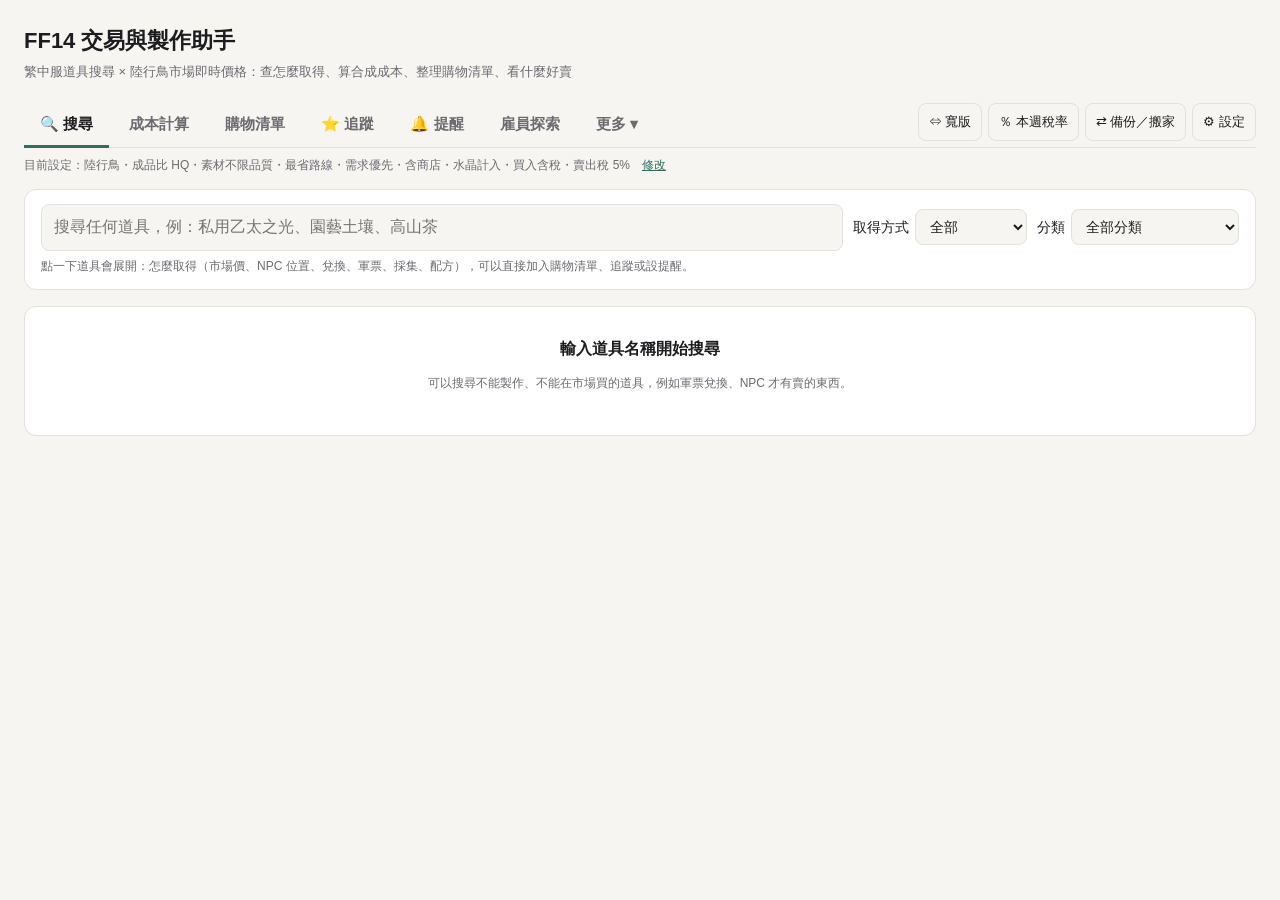
==== ff14-market-helper/index.html @ f7d2a76b "艾奧傑亞證券交易所專業看盤功能；新增 FF14 交易與製作助手 Co-Authored-By: Claude Opus 5.5 <noreply@anthropic.com> Claude-Sessi" ====
<!DOCTYPE html>
<html lang="zh-Hant">
<head>
<meta charset="utf-8">
<meta name="viewport" content="width=device-width, initial-scale=1">
<title>FF14 陸行鳥 交易與製作助手</title>
<style>
:root{--bg:#f6f5f2;--card:#fff;--ink:#1d1d1f;--mute:#6b6b70;--line:#e3e1dc;--soft:#efede8;--acc:#2f6f5e;--buy:#2f5f9e;--npc:#2f7d4f;--craft:#a1600f;--hq:#b0870a;--bad:#b3261e}
@media (prefers-color-scheme:dark){:root{--bg:#17171a;--card:#212125;--ink:#ececee;--mute:#9a9aa2;--line:#34343b;--soft:#2a2a30;--acc:#6fc2a8;--buy:#86adea;--npc:#7fd19b;--craft:#e8a85e;--hq:#e6c45a;--bad:#ff8a80}}
*{box-sizing:border-box}
body{margin:0;background:var(--bg);color:var(--ink);font:15px/1.55 -apple-system,"PingFang TC","Noto Sans TC","Microsoft JhengHei",sans-serif}
main{max-width:1600px;margin:0 auto;padding:24px 24px 60px}
body.w-std main{max-width:1100px}
body.w-full main{max-width:none}
.wbtn{background:none;border:1px solid var(--line);border-radius:8px;cursor:pointer;font-size:13px;margin-bottom:6px}
.topbar .tools{display:flex;gap:6px}
h1{font-size:22px;margin:0 0 4px}
h2{font-size:16px;margin:0 0 4px}
.sub{color:var(--mute);font-size:13px;margin-bottom:20px}
.card{background:var(--card);border:1px solid var(--line);border-radius:12px;padding:16px;margin-bottom:16px}
.hint{color:var(--mute);font-size:12px;margin-bottom:12px}
.row{display:flex;flex-wrap:wrap;gap:14px;align-items:flex-end}
label{display:flex;flex-direction:column;font-size:12px;color:var(--mute);gap:4px}
input,select,button{font:inherit;color:var(--ink);background:var(--bg);border:1px solid var(--line);border-radius:8px;padding:8px 10px}
input[type=checkbox]{padding:0;width:16px;height:16px;accent-color:var(--acc)}
.chk{flex-direction:row;align-items:center;gap:6px;color:var(--ink);font-size:13px;cursor:pointer}
.seg{display:inline-flex;border:1px solid var(--line);border-radius:8px;overflow:hidden}
.seg button{border:0;border-radius:0;background:var(--bg);padding:7px 12px;cursor:pointer;font-size:13px;color:var(--mute)}
.seg button+button{border-left:1px solid var(--line)}
.seg button.on{background:var(--acc);color:#fff;font-weight:600}
button.primary{background:var(--acc);color:#fff;border-color:var(--acc);cursor:pointer;font-weight:600;padding:8px 18px}
button.primary:disabled{opacity:.45;cursor:default}
button.link{background:none;border:0;padding:0;color:var(--acc);cursor:pointer;font-size:12px;text-decoration:underline}
#search{width:100%}
.sugg{margin-top:6px;max-height:260px;overflow:auto;border:1px solid var(--line);border-radius:8px;display:none}
.sugg div{padding:7px 10px;cursor:pointer;border-bottom:1px solid var(--line);display:flex;justify-content:space-between;gap:10px}
.sugg div:hover,.sugg div.on{background:var(--soft)}
.sugg small{color:var(--mute)}
.picked{margin-top:8px;font-weight:600}
.picked .dim{font-weight:400}
.divider{height:1px;background:var(--line);margin:14px 0}
.verdict{font-size:17px;font-weight:700;margin:2px 0 14px}
.verdict .pos{color:var(--acc)}.verdict .neg{color:var(--bad)}
.grid{display:grid;grid-template-columns:repeat(auto-fit,minmax(200px,1fr));gap:10px}
.box{border:1px solid var(--line);border-radius:10px;padding:10px 12px}
.box.sel{border-color:var(--acc);box-shadow:0 0 0 1px var(--acc) inset}
.box .k{font-size:12px;color:var(--mute)}
.box .v{font-size:21px;font-weight:700;font-variant-numeric:tabular-nums}
.box .v small{font-size:12px;font-weight:400;color:var(--mute)}
.box .d{font-size:12px;color:var(--mute)}
.pos{color:var(--acc)}.neg{color:var(--bad)}
table{width:100%;border-collapse:collapse;font-size:14px}
th,td{padding:8px;border-bottom:1px solid var(--line);text-align:left;vertical-align:middle}
th{font-size:12px;color:var(--mute);font-weight:600}
td.n,th.n{text-align:right;font-variant-numeric:tabular-nums;white-space:nowrap}
tr.cur td{background:var(--soft)}
.tag{display:inline-block;font-size:11px;padding:1px 7px;border-radius:99px;border:1px solid currentColor;white-space:nowrap;line-height:1.5}
.t-buy{color:var(--buy)}.t-npc{color:var(--npc)}.t-craft{color:var(--craft)}.t-hq{color:var(--hq)}.t-na{color:var(--bad)}.t-free{color:var(--mute)}
.opts{display:flex;flex-wrap:wrap;gap:6px}
.opt{font-size:12px;padding:3px 9px;border-radius:7px;border:1px solid var(--line);background:var(--bg);cursor:pointer;color:var(--mute);white-space:nowrap;font-variant-numeric:tabular-nums}
.opt b{font-weight:600}
.opt:hover{border-color:var(--mute)}
.opt.on{color:#fff;font-weight:600;border-color:transparent}
.opt.on.k-buy{background:var(--buy)}.opt.on.k-npc{background:var(--npc)}.opt.on.k-craft{background:var(--craft)}
.opt.best:not(.on){border-style:dashed;border-color:var(--acc);color:var(--acc)}
.opt[disabled]{opacity:.4;cursor:default}
.tw{cursor:pointer;user-select:none;color:var(--mute);display:inline-block;width:16px}
.nm{font-weight:600}
.dim{color:var(--mute);font-size:12px}
.manual{font-size:11px;color:var(--hq);margin-left:6px}
.status{font-size:13px;color:var(--mute);margin-top:10px;min-height:20px}
.err{color:var(--bad)}
.note{font-size:12px;color:var(--mute);margin-top:10px;line-height:1.7}
.world{margin-bottom:12px}
.world h3{font-size:14px;margin:0 0 4px;display:flex;justify-content:space-between}
.world h3 span{font-weight:400;color:var(--mute);font-size:12px}
.legend{display:flex;flex-wrap:wrap;gap:12px;font-size:12px;color:var(--mute);margin:6px 0 10px}
.up{color:var(--bad)}.down{color:var(--npc)}
svg.chart{width:100%;height:190px;display:block}
svg.chart .grid{stroke:var(--line)}
svg.chart .ax{fill:var(--mute);font-size:11px}
svg.chart polyline{fill:none;stroke-width:2}
svg.chart .c1{stroke:var(--craft);fill:var(--craft)}svg.chart polyline.c1{fill:none}
svg.chart .c2{stroke:var(--buy);fill:var(--buy)}svg.chart polyline.c2{fill:none}
.lg{display:inline-block;width:14px;height:3px;border-radius:2px;vertical-align:middle;margin-right:5px}
.lg.c1{background:var(--craft)}.lg.c2{background:var(--buy)}
.topbar{display:flex;justify-content:space-between;align-items:flex-end;border-bottom:1px solid var(--line);margin-bottom:8px;gap:10px;flex-wrap:wrap}
.topbar .tabs{border-bottom:0;margin-bottom:-1px}
.setbtn{background:none;border:1px solid var(--line);border-radius:8px;cursor:pointer;font-size:13px;margin-bottom:6px}
.setbtn.on{border-color:var(--acc);color:var(--acc)}
.setsum{margin:0 0 14px;cursor:pointer}
.setsum .link{color:var(--acc);text-decoration:underline}
.qbar{padding:14px 16px}
.qrow{display:flex;gap:10px;align-items:center;flex-wrap:wrap}
.qsearch{position:relative;flex:1;min-width:240px}
.qsearch input{width:100%;font-size:16px;padding:10px 12px}
.qsearch .sugg{position:absolute;left:0;right:0;top:100%;z-index:20;background:var(--card);box-shadow:0 6px 20px rgba(0,0,0,.15)}
label.inl{flex-direction:row;align-items:center;gap:6px;font-size:14px;color:var(--ink)}
.subtabs{display:flex;gap:6px;margin:0 0 12px;flex-wrap:wrap}
.subtabs button{border-radius:99px;padding:7px 16px;cursor:pointer;font-size:14px;background:var(--card);color:var(--mute)}
.subtabs button.on{background:var(--ink);color:var(--card);border-color:var(--ink);font-weight:600}
.badge{display:inline-block;min-width:18px;padding:0 6px;border-radius:99px;background:var(--acc);color:#fff;font-size:11px;line-height:18px;text-align:center}
.badge:empty{display:none}
.subtabs button.on .badge{background:var(--card);color:var(--ink)}
.summary .verdict{margin-bottom:12px}
.pbanner{border:1px solid var(--bad);border-radius:8px;padding:8px 12px;margin:6px 0 10px;font-size:13px;display:flex;flex-direction:column;gap:4px}
.unused{color:var(--mute);text-decoration:line-through}
.gstats{font-size:12px;min-width:220px}
table.gtable tr.gna td{opacity:.55}
.bmc{margin:2px 0 6px}
button.cmpo.on{cursor:default}
.cmpo{font-size:12px;padding:2px 9px;border-radius:7px;border:1px solid var(--line);background:var(--bg);color:var(--ink);white-space:nowrap}
button.cmpo{cursor:pointer}button.cmpo:hover{border-color:var(--acc)}
.cmpo.on{border-color:var(--acc);box-shadow:0 0 0 1px var(--acc) inset}
.pbanner.good{border-color:var(--npc)}
.modebar{display:flex;flex-direction:column;gap:6px;margin:6px 0 12px}
.mrow{border:1px solid var(--line);border-radius:10px;padding:8px 12px;display:flex;flex-wrap:wrap;gap:8px;align-items:center}
.mrow.isbuy{border-color:var(--buy)}
.mrow .cmpo{font-size:13px;padding:4px 10px}
.mnote{flex-basis:100%}
.alts{margin-top:4px;display:flex;flex-wrap:wrap;gap:6px;align-items:center}
table.stree tr.st-alt td{color:var(--mute);font-size:13px;background:repeating-linear-gradient(135deg,transparent 0 6px,var(--soft) 6px 7px)}
table.stree tr.st-alth td{padding-top:2px;padding-bottom:2px}
.ico{width:20px;height:20px;border-radius:3px;vertical-align:-4px;margin-right:5px}
.chip .ico,.chipx .ico{width:16px;height:16px;vertical-align:-3px;margin-right:4px}
.ownin{font-size:12px;color:var(--mute);white-space:nowrap;display:inline-flex;gap:4px;align-items:center}
.ownin input{width:56px;padding:2px 5px;font-size:12px;text-align:right}
.ownin.has{color:var(--npc)}.ownin.has input{border-color:var(--npc)}
.ownpanel{border:1px solid var(--line);border-radius:10px;padding:8px 12px;margin:6px 0 12px}
.ownpanel summary{cursor:pointer;font-weight:600;font-size:14px}
table.stockt{margin-top:8px;font-size:13px}
table.stockt td{padding:4px 8px}
table.stockt input{width:64px;padding:2px 5px;font-size:13px;text-align:right}
table.stockt input.has{border-color:var(--npc)}
table.stockt tr.off td{opacity:.38}
table.stockt tr.ok td:first-child{color:var(--npc)}
table.stockt tr.st-root td{background:var(--soft)}
table.stockt .br{color:var(--line);margin-right:4px}
.owng{margin-top:8px}.ownw{display:flex;flex-wrap:wrap;gap:6px;margin-top:4px}
.ownc{flex-direction:row;align-items:center;gap:4px;border:1px solid var(--line);border-radius:8px;padding:3px 6px 3px 8px;font-size:13px;color:var(--ink)}
.ownc input{width:58px;padding:2px 5px;font-size:13px;text-align:right}
.ownc.has{border-color:var(--npc);background:var(--soft)}
svg.spk polyline{fill:none;stroke-width:1.8}svg.spk .up{stroke:var(--bad);fill:var(--bad)}svg.spk .down{stroke:var(--npc);fill:var(--npc)}svg.spk polyline.up,svg.spk polyline.down{fill:none}
table.stt td{vertical-align:middle}
.star{background:none;border:0;padding:0 3px;cursor:pointer;color:var(--mute);font-size:14px;vertical-align:0}
.star.on{color:#e0a800}.star:hover{color:#e0a800}
.more{position:relative;display:inline-block}
.morebtn{border:0;border-bottom:3px solid transparent;border-radius:0;background:none;padding:10px 16px;cursor:pointer;color:var(--mute);font-weight:600;font-size:15px}
.morebtn.on{color:var(--ink);border-bottom-color:var(--acc)}
.moremenu{position:absolute;right:0;top:100%;z-index:30;background:var(--card);border:1px solid var(--line);border-radius:10px;box-shadow:0 8px 24px rgba(0,0,0,.18);padding:6px;display:flex;flex-direction:column;min-width:180px}
.moremenu[hidden]{display:none}
.moremenu button{border:0;background:none;text-align:left;padding:8px 12px;border-radius:6px;cursor:pointer;color:var(--ink);font-size:14px;font-weight:400;border-bottom:0}
.moremenu button:hover,.moremenu button.on{background:var(--soft)}
.fdlist{display:flex;flex-direction:column}
.fdrow{border-bottom:1px solid var(--line);padding:8px 4px;cursor:pointer}
.fdrow:hover{background:var(--soft)}.fdrow.on{background:var(--soft);cursor:default}
.fdh{display:flex;flex-wrap:wrap;gap:6px;align-items:center}
.fdtags{display:flex;gap:4px;flex-wrap:wrap;margin-left:auto}
.fdd{margin:10px 0 4px 26px;cursor:default}
.srcs{display:flex;flex-wrap:wrap;gap:4px 14px;margin:2px 0 6px;font-size:12px}
.src{white-space:nowrap}
.cp{background:none;border:0;padding:0 4px;cursor:pointer;color:var(--mute);font-size:13px;vertical-align:1px}
.cp:hover{color:var(--acc)}
table.stree td{padding:6px 8px;vertical-align:middle}
table.stree tr.st-root td{background:var(--soft);font-weight:600}
table.stree tr.st-own td{color:var(--mute)}
table.stree .br{color:var(--line);margin-right:4px}
table.stree td.acts{white-space:nowrap}
.mini2.owned{border-color:var(--npc);color:var(--npc)}
.ownbar{display:flex;flex-wrap:wrap;gap:8px;align-items:center;font-size:13px;margin:4px 0 10px}
.chipx{border:1px solid var(--line);border-radius:99px;padding:2px 10px;display:inline-flex;gap:6px;align-items:center}
.item.compact{margin-top:0}
#toast{position:fixed;left:50%;bottom:24px;transform:translateX(-50%);background:var(--ink);color:var(--card);padding:8px 16px;border-radius:99px;font-size:13px;opacity:0;transition:opacity .2s;pointer-events:none;z-index:99}
#toast.on{opacity:.92}
.job{margin:8px 0 2px}
.grid2{display:grid;grid-template-columns:repeat(auto-fit,minmax(420px,1fr));gap:16px}
.how{font-size:12px;min-width:170px}
table.soilt tr.gone td{color:var(--mute)}
.fchip{display:inline-block;width:12px;height:12px;border-radius:50%;margin-right:6px;vertical-align:-1px;border:1px solid var(--line)}
table.ftable td.sep,table.ftable th.sep{border-left:2px solid var(--line)}
tr.fgroup td{background:var(--soft);padding-top:10px}
h3.ph{font-size:14px;margin:16px 0 8px;display:flex;gap:10px;align-items:baseline;flex-wrap:wrap}
.mform{display:flex;flex-wrap:wrap;gap:10px;align-items:flex-end;background:var(--soft);border-radius:8px;padding:10px 12px;margin:6px 0}
.mform input,.mform select{padding:5px 8px;font-size:13px}
.mini2.on{background:var(--acc);color:#fff;border-color:var(--acc)}
.mini2{font-size:12px;padding:3px 9px;border-radius:6px;cursor:pointer;background:var(--card)}
input.ein{width:80px;padding:3px 6px;text-align:right;font-size:13px}
.seg.sm button{padding:3px 9px;font-size:12px}
details.card summary{cursor:pointer;font-weight:600}
.empty{text-align:center;padding:30px 16px}
.tabs{display:flex;gap:4px;margin-bottom:16px;border-bottom:1px solid var(--line)}
.tabs button{border:0;border-bottom:3px solid transparent;border-radius:0;background:none;padding:10px 16px;cursor:pointer;color:var(--mute);font-weight:600;font-size:15px}
.tabs button.on{color:var(--ink);border-bottom-color:var(--acc)}
table.mt{font-size:13px;min-width:900px}
table.mt td,table.mt th{padding:7px 6px}
th.sortable{cursor:pointer;text-decoration:underline dotted}
th.sorted{color:var(--acc)}
.mtags{display:flex;flex-wrap:wrap;gap:4px;margin-top:3px}
.click{cursor:pointer}.click:hover td{background:var(--soft)}
.recent{display:flex;flex-wrap:wrap;gap:6px;align-items:center;margin-top:8px}
.chip{font-size:12px;padding:3px 10px;border-radius:99px;cursor:pointer}
.chip.on{border-color:var(--acc);color:var(--acc)}
.item{border:1px solid var(--line);border-radius:10px;padding:10px 12px;margin-top:10px}
.item.done{opacity:.6}
.ih{display:flex;justify-content:space-between;gap:10px;flex-wrap:wrap;align-items:center;margin-bottom:4px}
.ir{display:flex;gap:10px;align-items:center;font-variant-numeric:tabular-nums}
.ir select{padding:4px 8px;font-size:12px}
table.lt{font-size:13px}
table.lt th,table.lt td{padding:5px 6px}
td.ck,th.ck{width:44px;text-align:center}
tr.lr.plan td{background:var(--soft)}
tr.lr.bought td{color:var(--mute)}
tr.lr.bought td:nth-child(n+3){text-decoration:line-through}
tr.lr.gone td{color:var(--mute);text-decoration:line-through}
tr.lr .tag{margin-left:4px}
button.mini{font-size:11px;padding:2px 8px;border-radius:6px;cursor:pointer;color:var(--bad);background:none}
.gl{margin-top:6px}
.shopset select{padding:6px 8px;font-size:13px}
.bar{height:6px;background:var(--soft);border-radius:9px;overflow:hidden;margin-top:6px}
.bar i{display:block;height:100%;background:var(--acc)}
</style>
</head>
<body>
<main>
<h1>FF14 交易與製作助手</h1>
<div class="sub">繁中服道具搜尋 × 陸行鳥市場即時價格：查怎麼取得、算合成成本、整理購物清單、看什麼好賣</div>

<div class="topbar">
  <div class="tabs"><button data-tab="find" class="on">🔍 搜尋</button><button data-tab="calc">成本計算</button><button data-tab="batch">購物清單 <span class="badge" id="bBadge"></span></button><button data-tab="star">⭐ 追蹤 <span class="badge" id="stBadge"></span></button><button data-tab="alert">🔔 提醒 <span class="badge" id="aBadge"></span></button><button data-tab="vent">雇員探索</button><span class="more"><button class="morebtn" id="moreBtn">更多 ▾</button><div class="moremenu" id="moreMenu" hidden><button data-tab="mkt">市場趨勢・該賣什麼</button><button data-tab="flower">花卉</button><button data-tab="gear">配裝</button></div></span></div>
  <div class="tools"><button class="wbtn" id="wBtn" title="切換版面寬度"></button><button class="setbtn" id="taxBtn" title="陸行鳥每台伺服器、每個城市本週的賣出稅">％ 本週稅率</button><button class="setbtn" id="syncBtn" title="把清單、庫存、雇員等資料帶到另一台電腦">⇄ 備份／搬家</button><button class="setbtn" id="setBtn">⚙ 設定</button></div>
  <div class="card" id="taxPanel" hidden style="margin-top:10px">
    <div class="row" style="justify-content:space-between"><h2>本週賣出稅率（陸行鳥）</h2><button id="taxReload">重新整理</button></div>
    <div class="dim" style="margin-bottom:8px">雇員在哪個城市上架，就扣那個城市的稅。稅率每週會變（依前一週各城市的成交額），一般 5%，最低 3%（綠色）。點任何一格可以直接設成「我的雇員在這裡賣」，所有利潤會改用那個稅率計算。</div>
    <div id="taxOut" class="dim">讀取中…</div>
  </div>
  <div class="card" id="syncPanel" hidden style="margin-top:10px">
    <h2>備份／搬到另一台電腦</h2>
    <div class="dim" style="margin-bottom:8px">資料只存在這台電腦的瀏覽器裡，換電腦不會自動同步，包括購物清單、已經有的東西、已買紀錄、追蹤、提醒、雇員和設定。請在有最新進度的電腦按「匯出」，再到另一台電腦按「匯入」。</div>
    <div class="row">
      <button class="primary" id="syncExport">匯出成檔案</button>
      <button id="syncCopy">複製備份碼</button>
      <span class="dim">｜</span>
      <label class="setbtn" style="cursor:pointer">匯入檔案<input type="file" id="syncFile" accept=".json,application/json" hidden></label>
      <button id="syncPasteBtn">貼上備份碼匯入</button>
    </div>
    <textarea id="syncTxt" rows="4" hidden placeholder="把另一台電腦複製的備份碼貼在這裡，再按「匯入這段」" style="width:100%;margin-top:8px;font:12px monospace"></textarea>
    <div class="row" id="syncTxtRow" hidden style="margin-top:6px"><button class="primary" id="syncTxtGo">匯入這段</button></div>
    <div class="status" id="syncMsg"></div>
  </div>
</div>
<div class="card setpanel" id="setPanel" hidden>
  <div class="row">
    <label>市場範圍<select id="scope"><option value="陸行鳥">陸行鳥（整個 DC）</option></select></label>
    <label>成品品質（預設）<span class="seg" data-k="prodQ"><button data-v="nq">NQ</button><button data-v="hq" class="on">HQ</button></span></label>
    <label>素材品質<span class="seg" data-k="matQ"><button data-v="any" class="on">不限（取最便宜）</button><button data-v="hq">全部用 HQ</button></span></label>
  </div>
  <div class="row" style="margin-top:12px">
    <label>路線<span class="seg" data-k="route"><button data-v="auto" class="on">最省（自動）</button><button data-v="buy">素材全用買的</button><button data-v="craft">從最底層全部自己做</button></span></label>
    <label>市場購買方式<span class="seg" data-k="buyMode"><button data-v="exact" class="on">需求優先（剛好數量，付最少）</button><button data-v="unit">價低優先（單價最低，整筆買）</button></span></label>
  </div>
  <div class="row" style="margin-top:12px">
    <label class="chk"><input type="checkbox" id="npc" checked>可在 NPC 商店購買</label>
    <label class="chk"><input type="checkbox" id="crystal" checked>水晶列入成本</label>
    <label class="chk"><input type="checkbox" id="tax" checked>買入含 5% 稅</label>
    <label class="inl">賣出：雇員在<select id="sellWorld"></select><select id="sellCity"><option value="Limsa Lominsa">利姆薩・羅敏薩</option><option value="Gridania">格里達尼亞</option><option value="Ul'dah">烏爾達哈</option><option value="Ishgard">伊修加德</option><option value="Kugane">黃金港</option><option value="Crystarium">水晶都</option><option value="Old Sharlayan">舊薩雷安</option><option value="Tuliyollal">圖萊尤拉</option></select><span id="sellRateTxt" class="dim"></span></label>
  </div>
  <div class="dim" style="margin-top:8px">三個分頁共用；改了會立刻重算，不需要重新查詢。</div>
</div>
<div class="dim setsum" id="setSum"></div>

<section id="tab-vent" hidden>
<div class="card">
  <div class="row" style="justify-content:space-between;align-items:flex-start">
    <div><h2>雇員探索收益</h2><div class="dim">輸入自己的雇員，列出每個雇員現在能接的「指定探索」，用陸行鳥目前的價格算每趟能賺多少（已扣賣出稅）。每趟消耗 1 個探索幣、約 60 分鐘。</div></div>
    <button class="primary" id="vGo">查詢收益</button>
  </div>
  <table class="lt" style="margin-top:10px"><thead><tr><th>雇員名稱</th><th>職業類別</th><th class="n">等級</th><th class="n">戰鬥：平均物品等級</th><th class="n">採集：獲得力</th><th class="n">採集：鑑別力</th><th></th></tr></thead><tbody id="vRet"></tbody></table>
  <div class="row" style="margin-top:8px"><button id="vAdd">＋ 新增雇員</button>
    <label class="inl">每個雇員列出<select id="vTop"><option value="10">前 10 名</option><option value="20">前 20 名</option><option value="999">全部</option></select></label>
    <label class="inl">排序<select id="vSort"><option value="val">每趟收益</option><option value="safe">好賣的收益（日銷量不足的打折）</option><option value="vel">日銷量</option><option value="exp">經驗值</option></select></label></div>
  <div class="status" id="vStatus"></div>
</div>
<div id="vOut"></div>
</section>
<section id="tab-find">
<div class="card qbar">
  <div class="qrow">
    <div class="qsearch"><input id="fdQ" placeholder="搜尋任何道具，例：私用乙太之光、園藝土壤、高山茶" autocomplete="off"></div>
    <label class="inl">取得方式<select id="fdSrc"><option value="all">全部</option><option value="craft">可製作</option><option value="mkt">市場買得到</option><option value="npc">NPC 商店</option><option value="exch">兌換</option><option value="gc">軍票</option><option value="fc">部隊點數</option><option value="gath">可採集</option></select></label>
    <label class="inl">分類<select id="fdCat"></select></label>
  </div>
  <div class="dim" style="margin-top:6px">點一下道具會展開：怎麼取得（市場價、NPC 位置、兌換、軍票、採集、配方），可以直接加入購物清單、追蹤或設提醒。</div>
</div>
<div id="fdOut"></div>
</section>
<section id="tab-calc" hidden>
<div class="card qbar">
  <div class="qrow">
    <div class="qsearch"><input id="search" placeholder="搜尋要做的成品，例：高山茶、白鋼錠…" autocomplete="off"><div class="sugg" id="sugg"></div></div>
    <label class="inl">數量<input id="qty" type="number" min="1" value="1" style="width:70px"><span id="qtyLbl">次</span></label>
    <label class="inl">成品<span class="seg" data-k="prodQ"><button data-v="nq">NQ</button><button data-v="hq" class="on">HQ</button></span></label>
    <button class="primary" id="go" disabled>查詢</button>
    <button id="addList" disabled>＋ 加入購物清單</button>
    <button id="addAlert" disabled>🔔 提醒</button>
  </div>
  <div class="recent" id="recent"></div>
  <div class="dim" id="yieldHint" style="margin-top:6px"></div>
  <div class="status" id="status"></div>
</div>
<div id="out"></div>
</section>

<section id="tab-batch" hidden>
<div class="card">
  <div class="row" style="justify-content:space-between">
    <div class="row">
      <label>清單<select id="bList"></select></label>
      <input id="bName" style="width:160px" placeholder="清單名稱">
      <button id="bNew">新增清單</button>
      <button class="mini" id="bDel">刪除清單</button>
    </div>
    <button class="primary" id="bGo">查詢價格</button>
  </div>
  <div class="divider"></div>
  <div class="qrow">
    <div class="qsearch"><input id="bSearch" placeholder="加入成品，例：烤乳酪莫雷特" autocomplete="off"><div class="sugg" id="bSugg"></div></div>
    <label class="inl">做<input id="bQty" type="number" min="1" value="1" style="width:70px">次</label>
    <button id="bAdd" disabled>＋ 加入</button>
  </div>
  <div class="status" id="bStatus"></div>
</div>
<div id="bOut"></div>
</section>

<section id="tab-star" hidden>
<div class="card">
  <div class="row" style="justify-content:space-between;align-items:flex-start">
    <div><h2>⭐ 追蹤清單</h2><div class="dim">在任何道具名稱旁按 ☆ 就會加進來，一次看所有追蹤道具的最新行情。記在這台電腦的瀏覽器裡。</div></div>
    <div class="row">
      <label>排序<select id="stSort"><option value="add">加入順序</option><option value="ch7">7 天漲最多</option><option value="ch7d">7 天跌最多</option><option value="ch1">24 小時急漲</option><option value="ch1d">24 小時急跌</option><option value="gap">上架比行情便宜</option><option value="vel">日銷量（多→少）</option><option value="low">價格（高→低）</option><option value="name">名稱</option></select></label>
      <label>自動刷新<select id="stAuto"><option value="0">關閉</option><option value="5">每 5 分鐘</option><option value="10">每 10 分鐘</option><option value="15">每 15 分鐘</option><option value="30">每 30 分鐘</option></select></label>
      <button class="primary" id="stGo">⟳ 立即刷新</button>
    </div>
  </div>
  <div class="qrow" style="margin-top:10px">
    <div class="qsearch"><input id="stSearch" placeholder="搜尋道具加入追蹤" autocomplete="off"><div class="sugg" id="stSugg"></div></div>
  </div>
  <div class="status" id="stStatus"></div>
</div>
<div id="stOut"></div>
</section>
<section id="tab-alert" hidden>
<div class="card">
  <div class="row" style="justify-content:space-between;align-items:flex-start">
    <div><h2>價格提醒</h2><div class="dim">網頁開著時每隔幾分鐘自動檢查陸行鳥（照 ⚙ 設定的市場範圍）的上架，有符合條件的<b>新上架</b>就跳通知＋響一聲。<b>關掉這個分頁就不會檢查。</b></div></div>
    <div class="row">
      <label>檢查間隔<select id="aInt"><option value="3">每 3 分鐘</option><option value="5">每 5 分鐘</option><option value="10">每 10 分鐘</option><option value="15">每 15 分鐘</option></select></label>
      <label class="chk"><input type="checkbox" id="aSound">響聲</label>
      <button id="aPerm">開啟桌面通知</button>
      <button class="primary" id="aRun">暫停</button>
    </div>
  </div>
  <div class="status" id="aStatus"></div>
</div>
<div class="card">
  <h2>新增提醒</h2>
  <div class="qrow">
    <div class="qsearch"><input id="aSearch" placeholder="搜尋要監看的道具，例：高山茶" autocomplete="off"><div class="sugg" id="aSugg"></div></div>
    <label class="inl">品質<select id="aQ"><option value="any">不限</option><option value="hq">只看 HQ</option><option value="nq">只看 NQ</option></select></label>
    <label class="inl">條件<select id="aMode"><option value="pct">比近期成交均價低</option><option value="abs">單價低於</option></select></label>
    <label class="inl"><input id="aVal" type="number" min="1" value="20" style="width:90px"><span id="aUnit">%</span></label>
    <button class="primary" id="aAdd" disabled>＋ 加入監看</button>
  </div>
  <div class="dim" style="margin-top:6px">「比近期成交均價低 20%」＝有人以低於行情 2 成的價格上架就提醒，適合抓「平常很貴、突然有人低價拋售」。也可以在「市場趨勢」把整批熱門物品一次加進來。</div>
</div>
<div id="aOut"></div>
</section>
<section id="tab-gear" hidden>
<div class="card">
  <h2>配裝查詢</h2>
  <div class="dim" style="margin-bottom:10px">選職業和等級，找出現在穿得上、市場買得到（或做得出來）的最好裝備。只計算這個職業<b>用得到的屬性</b>：大地使者看獲得力／鑑別力／GP，能工巧匠看作業精度／加工精度／CP，用不到的屬性不算分。</div>
  <div class="row">
    <label>職業<select id="gJob"></select></label>
    <label>等級<input id="gLv" type="number" min="1" max="100" value="58" style="width:80px"></label>
    <label>重視的屬性<select id="gPri"></select></label>
    <label>品質<span class="seg" id="gQ"><button data-v="nq">NQ</button><button data-v="hq" class="on">HQ</button></span></label>
    <label>取得方式<select id="gMode"><option value="best">買現成或自己做，取便宜</option><option value="buy">只買現成</option><option value="craft">只買材料自己做</option></select></label>
    <label>每個部位列出<select id="gTop"><option value="3">前 3 名</option><option value="5" selected>前 5 名</option><option value="8">前 8 名</option></select></label>
    <button class="primary" id="gGo">查詢</button>
  </div>
  <div class="status" id="gStatus"></div>
</div>
<div id="gOut"></div>
</section>
<section id="tab-flower" hidden>
<div class="card">
  <div class="row" style="justify-content:space-between">
    <div><h2>花卉專區</h2><div class="dim">所有園藝花卉（各顏色）與用花做的製品：即時查最低價、幾個人在賣、每天賣幾個，以及做製品的成本與利潤。市場範圍照 ⚙ 設定。</div></div>
    <button class="primary" id="fGo">查詢價格</button>
  </div>
  <div class="status" id="fStatus"></div>
</div>
<div id="fOut"></div>
</section>
<section id="tab-mkt" hidden>
<div class="card">
  <h2>市場趨勢・最近該賣什麼</h2>
  <div class="hint">先用 Universalis 的彙總資料快速篩出「有在賣」的物品，再抓前幾百名的近 14 天成交紀錄做深入分析；可合成的物品會再查材料價，算出「最好賺」排行。掃描全部物品約需 1～2 分鐘。</div>
  <div class="row">
    <label>物品範圍<select id="mRange"></select></label>
    <label>成品品質<select id="mQ"><option value="any">自動（以成交多的品質為主）</option><option value="hq">只看 HQ</option><option value="nq">只看 NQ</option></select></label>
    <label>每天至少賣出<input id="mMinVol" type="number" min="0" value="3" style="width:80px"></label>
    <label>深入分析幾項<select id="mTop"><option>100</option><option selected>200</option><option>400</option></select></label>
    <button class="primary" id="mGo">開始掃描</button>
  </div>
  <div class="status" id="mStatus"></div>
  <div class="bar" id="mBar" style="display:none"><i style="width:0"></i></div>
</div>
<div id="mOut"></div>
<div class="card">
  <h2>指標說明</h2>
  <table class="lt"><tbody>
    <tr><td class="nm">漲跌</td><td>近 7 天成交單價中位數，對比前 7 天（8～14 天前）。正數＝變貴，適合現在賣。</td></tr>
    <tr><td class="nm">24h 動能</td><td>近 24 小時成交中位數，對比近 7 天。看最近是不是正在急漲或急跌。</td></tr>
    <tr><td class="nm">成交天數</td><td>近 14 天裡有幾天有成交。14/14＝每天都有人買，最好出貨。</td></tr>
    <tr><td class="nm">日均量／日均成交額</td><td>近 7 天平均每天賣出幾個、總共多少金幣。成交額大＝市場夠大，上架不怕賣不掉。</td></tr>
    <tr><td class="nm">買家數</td><td>近 7 天有幾個不同角色買過。買家多＝需求分散穩定；買家少又集中＝可能有人在收購，價格容易被拉抬後回落。</td></tr>
    <tr><td class="nm">每筆購買量</td><td>近 7 天每一筆成交的購買數量中位數（一般玩家一次買幾個）；「大單」＝單筆 10 個以上的成交量佔比。數字大＝玩家習慣一次大量買，同樣利潤下一次就能賣掉一大批、賺得比較快，上架時也可以放大疊。標「習慣大量買」：中位數 ≥10 個或大單佔 60% 以上。</td></tr>
    <tr><td class="nm">每筆可賺</td><td>每個利潤 × 每筆購買量，代表賣出一筆典型交易能賺多少；「最好賺」排行可以用它排序。</td></tr>
    <tr><td class="nm">在售／可賣天數</td><td>目前上架總數 ÷ 日均量。少於 1 天＝貨很少，供不應求；超過 7 天＝貨太多，要削價競爭。</td></tr>
    <tr><td class="nm">上架 vs 行情</td><td>目前全 DC 最低一筆上架價，對比近 7 天成交行情。低於行情 30% 以上會標「上架價遠低於行情」，代表有人低價拋售，現在上架要跟著降價或先等等。</td></tr>
    <tr><td class="nm">行情（中位數）</td><td>以「賣出數量」加權的成交單價中位數，避免少數亂價成交（例如 1 個賣 10 萬）扭曲結果；成交太少的時段不計算漲跌。</td></tr>
    <tr><td class="nm">最好賺</td><td>每個利潤＝售價 − 用現在市價買材料做出來的成本；利潤率＝利潤 ÷ 成本；市場每日利潤空間＝每個利潤 × 日均量（市場夠不夠大）。</td></tr>
    <tr><td class="nm">推薦分</td><td>綜合：<b>做來賣的利潤 25％</b>（利潤率 10、市場每日利潤空間 10、每筆可賺 5）、成交穩定度 20％、漲幅 15％、貨少 10％、成交額 10％、習慣大量買 10％、短期動能 5％、買家數 5％。虧錢或非合成品的利潤分為 0。只是排序參考。</td></tr>
  </tbody></table>
  <div class="note">資料來源為 Universalis 玩家上傳，冷門物品可能有缺漏。物品名稱與分類取自繁中服解包資料。</div>
</div>
</section>

</main>
<div id="toast"></div>

<script>
const DATA = {"items":{"2":["火之碎晶",1,0,0,58,20001],"3":["冰之碎晶",1,0,0,58,20003],"4":["風之碎晶",1,0,0,58,20004],"5":["土之碎晶",1,0,0,58,20006],"6":["雷之碎晶",1,0,0,58,20005],"7":["水之碎晶",1,0,0,58,20002],"8":["火之水晶",1,0,0,58,20007],"9":["冰之水晶",1,0,0,58,20009],"10":["風之水晶",1,0,0,58,20010],"11":["土之水晶",1,0,0,58,20012],"12":["雷之水晶",1,0,0,58,20011],"13":["水之水晶",1,0,0,58,20008],"14":["火之晶簇",1,0,0,58,20013],"15":["冰之晶簇",1,0,0,58,20015],"16":["風之晶簇",1,0,0,58,20016],"17":["土之晶簇",1,0,0,58,20018],"18":["雷之晶簇",1,0,0,58,20017],"19":["水之晶簇",1,0,0,58,20014],"1601":["風化短劍",1,0,63,10,30405],"1602":["變種劍",1,1,151,10,30502],"1603":["青銅維京劍",1,1,204,10,30491],"1604":["梣木石刃棒",1,1,316,10,30417],"1605":["青銅騎兵劍",1,1,416,10,30401],"1606":["鈍化手半劍",1,0,1345,10,30503],"1607":["黃銅手半劍",1,1,504,10,30504],"1609":["黃銅維京劍",1,1,648,10,30492],"1611":["殘戮劍",1,1,869,10,30506],"1613":["鈍化哥布林彎刀",1,0,2273,10,30425],"1614":["黑鐵短劍",1,1,1297,10,30405],"1616":["鈍化維京劍",1,0,1646,10,30494],"1621":["鈍化哥布林長劍",1,0,2862,10,30428],"1622":["黑鐵騎兵劍",1,1,1354,10,30402],"1625":["白鋼寬刃劍",1,1,1737,10,30497],"1627":["榆木石刃棒",1,1,2284,10,30419],"1633":["白鋼彎刃刀",1,1,3398,10,30434],"1635":["古典手半劍",1,1,0,10,30509],"1636":["鈍化神風彎刀",1,0,3168,10,30425],"1637":["胡桃石刃棒",1,1,3622,10,30418],"1639":["白鋼長劍",1,1,0,10,30435],"1642":["哥布林彎刀",1,1,0,10,30426],"1643":["秘銀寬刃劍",1,1,4159,10,30500],"1648":["古典維京劍",1,1,0,10,30496],"1649":["哥布林長劍",1,1,0,10,30429],"1650":["白羽橡木石刃棒",1,1,0,10,30424],"1657":["鈷鐵鬥劍",1,1,0,10,30407],"1659":["鈷鐵賽施爾長刀",1,1,6577,10,30453],"1662":["托爾穆恩的驕傲",1,0,0,10,30440],"1663":["鈷鐵翼劍",1,1,0,10,30436],"1666":["巨膽長劍",1,1,0,10,30448],"1670":["神風彎刀",1,1,0,10,30427],"1673":["破甲鋒",1,1,0,10,30442],"1680":["風化骨拳",1,0,89,9,31004],"1681":["獸骨骨拳",1,1,212,9,31005],"1682":["鞣革護拳",1,1,308,9,31008],"1683":["牡羊角爪",1,1,446,9,31052],"1684":["金屬指虎",1,1,555,9,31013],"1685":["硬革護拳",1,1,598,9,31008],"1686":["黃銅指虎",1,1,808,9,31015],"1688":["硬革鋼拳",1,1,915,9,31009],"1694":["鐵甲指虎",1,1,1745,9,31014],"1697":["蟾蜍鋼拳",1,1,2274,9,31012],"1699":["白鋼爪",1,1,3586,9,31019],"1701":["舊化骨拳",1,0,3186,9,31058],"1706":["蟹甲骨拳",1,1,4399,9,31007],"1708":["野豬護拳",1,1,4752,9,31010],"1711":["秘銀爪",1,1,6140,9,31020],"1716":["龜甲骨拳",1,1,0,9,31006],"1723":["鈷鐵指虎",1,1,0,9,31018],"1728":["毒蜥蜴革鋼拳",1,1,7537,9,31011],"1731":["西蒙的愛爪",1,0,0,9,31025],"1732":["古典骨拳",1,1,0,9,31060],"1733":["鈷鐵爪",1,1,0,9,31021],"1736":["巨膽利爪",1,1,0,9,31036],"1740":["野性鋼拳",1,1,0,9,31061],"1743":["復仇烈拳",1,1,0,9,31027],"1749":["風化戰斧",1,0,94,11,31409],"1750":["青銅戰斧",1,1,223,11,31401],"1751":["青銅雙刃斧",1,1,436,11,31403],"1752":["陰雲戰斧",1,1,446,11,31407],"1753":["青銅刺柄雙刃斧",1,1,773,11,31405],"1754":["黑鐵戰斧",1,1,744,11,31402],"1756":["黑鐵雙刃斧",1,1,1204,11,31404],"1758":["業火戰斧",1,1,1116,11,31408],"1764":["黑鐵鉤斧",1,1,2027,11,31416],"1766":["雷暴戰斧",1,1,2271,11,31413],"1769":["白鋼刺柄雙刃斧",1,1,4049,11,31422],"1771":["舊化鉤斧",1,0,4222,11,31417],"1776":["白鋼巨斧",1,1,5097,11,31425],"1778":["白鋼長刃斧",1,1,5927,11,31424],"1781":["秘銀刺柄雙刃斧",1,1,7725,11,31423],"1786":["秘銀長刃斧",1,1,0,11,31448],"1796":["海盜巨斧",1,1,9504,11,31426],"1799":["西博爾德的所及",1,0,0,11,31431],"1800":["古典鉤斧",1,1,0,11,31418],"1801":["半月長刃斧",1,1,0,11,31447],"1803":["鈷鐵刺柄雙刃斧",1,1,0,11,31459],"1806":["巨膽戰斧",1,1,0,11,31442],"1810":["野蠻巨斧",1,1,0,11,31415],"1813":["暴怒震斧",1,1,0,11,31433],"1819":["風化長槍",1,0,109,13,31816],"1820":["獸骨漁槍",1,1,212,13,31810],"1821":["青銅長槍",1,1,403,13,31806],"1822":["牡羊角漁槍",1,1,424,13,31810],"1823":["犬牙漁槍",1,1,528,13,31811],"1824":["黃銅長槍",1,1,783,13,31815],"1825":["黑鐵長槍",1,1,938,13,31807],"1827":["黑鐵騎槍",1,1,1296,13,31803],"1833":["黑鐵戰戈",1,1,2112,13,31817],"1836":["白銀戰叉",1,1,2977,13,31827],"1838":["黑鐵戰戟",1,1,4338,13,31809],"1840":["舊化戰戈",1,0,4398,13,31822],"1845":["白鋼長槍",1,1,5097,13,31828],"1847":["白鋼重騎槍",1,1,5927,13,31825],"1850":["蟹甲漁槍",1,1,0,13,31813],"1855":["祕銀長槍",1,1,7776,13,31826],"1862":["鈷鐵戰戟",1,1,0,13,31846],"1867":["三尖槍",1,1,9866,13,31829],"1870":["蓋爾巴爾德的朱刺",1,0,0,13,31802],"1871":["古典戰戈",1,1,0,13,31817],"1872":["雄鹿戰戈",1,1,0,13,31830],"1875":["巨膽三尖槍",1,1,0,13,31844],"1879":["冠軍騎槍",1,1,0,13,31820],"1882":["方尖槍",1,1,0,13,31835],"1889":["風化短弓",1,0,89,12,32204],"1891":["楓木短弓",1,1,212,12,32201],"1892":["楓木長弓",1,1,364,12,32205],"1893":["白羽楓木短弓",1,1,424,12,32203],"1894":["革裝楓木長弓",1,1,644,12,32207],"1895":["梣木短弓",1,1,708,12,32202],"1897":["榆木長弓",1,1,1003,12,32206],"1899":["高速榆木短弓",1,1,1514,12,32209],"1905":["革裝榆木長弓",1,1,2095,12,32208],"1908":["梣木複合弓",1,1,3738,12,32215],"1910":["舊化戰弓",1,0,3459,12,32261],"1915":["梣木騎兵弓",1,1,5368,12,32212],"1917":["橡木長弓",1,1,5616,12,32226],"1920":["秘銀騎兵弓",1,1,0,12,32224],"1925":["橡木複合弓",1,1,7776,12,32214],"1932":["鈷鐵騎兵弓",1,1,0,12,32225],"1937":["紫杉長弓",1,1,8907,12,32221],"1940":["阿蕾索妮的歌弓",1,0,0,12,32229],"1941":["古典戰弓",1,1,0,12,32263],"1942":["蟹甲戰弓",1,1,0,12,32217],"1945":["巨膽長弓",1,1,0,12,32240],"1949":["長臂複合弓",1,1,0,12,32216],"1953":["薩倫伽光弓",1,1,0,12,32231],"1958":["楓木幻杖",1,1,154,15,32401],"1959":["低語楓木幻杖",1,1,240,15,32401],"1960":["綠葉楓木幻杖",1,1,344,15,32403],"1961":["梣木幻杖",1,1,560,15,32402],"1963":["綠葉梣木幻杖",1,1,904,15,32403],"1965":["低語梣木幻杖",1,1,1778,15,32402],"1967":["紫杉幻杖",1,1,2487,15,32411],"1969":["綠葉紫杉幻杖",1,1,3539,15,32404],"1971":["綠葉橡木幻杖",1,1,0,15,32424],"1974":["冰華幻杖",1,1,5043,15,32410],"1976":["土華幻杖",1,1,0,15,32408],"1978":["水華幻杖",1,1,0,15,32409],"1981":["火華幻杖",1,1,5892,15,32405],"1983":["風華幻杖",1,1,0,15,32406],"1985":["雷華幻杖",1,1,0,15,32407],"1987":["綠葉紫檀幻杖",1,1,0,15,32412],"1995":["風化牧杖",1,0,94,15,32611],"1996":["楓木牧杖",1,1,257,15,32601],"1997":["楓木手杖",1,1,446,15,32607],"1998":["梣木根杖",1,1,707,15,32613],"2000":["榆木牧杖",1,1,882,15,32602],"2002":["榆木手杖",1,1,1116,15,32609],"2004":["紫杉根杖",1,1,1367,15,32613],"2010":["銅鈴紫杉牧杖",1,1,1830,15,32603],"2011":["紫杉手杖",1,1,2271,15,32609],"2014":["舊化牧杖",1,0,2430,15,32611],"2015":["胡桃木牧杖",1,1,3586,15,32604],"2021":["黑羽手杖",1,1,4622,15,32610],"2023":["橡木根杖",1,1,5616,15,32640],"2026":["銅鈴橡木牧杖",1,1,6437,15,32605],"2030":["萌芽紫檀根杖",1,1,0,15,32644],"2039":["翡翠手杖",1,1,8184,15,32617],"2041":["古典牧杖",1,1,0,15,32604],"2043":["札布蘭的風暴",1,0,0,15,32622],"2044":["銅鈴紅木牧杖",1,1,0,15,32642],"2047":["樹靈神",1,1,0,15,32650],"2048":["巨膽牧杖",1,1,0,15,32628],"2049":["狂人低語",1,1,0,15,32651],"2051":["七公六杖",1,1,0,15,32623],"2055":["風化咒杖",1,0,71,14,32806],"2056":["獸骨咒角",1,1,154,14,32807],"2057":["紅銅咒杖",1,1,297,14,32801],"2058":["青銅咒杖",1,1,421,14,32801],"2059":["黃銅咒錘",1,1,564,14,32812],"2061":["黃銅咒杖",1,1,725,14,32802],"2063":["風華咒角",1,1,904,14,32808],"2066":["寒冰烙印",1,1,1778,14,32813],"2068":["舊化咒錘",1,0,1505,14,32819],"2069":["白銀咒杖",1,1,2440,14,32803],"2071":["土華咒角",1,1,3044,14,32809],"2076":["熏銀咒杖",1,1,3684,14,32804],"2078":["火華咒角",1,1,3890,14,32814],"2083":["雷華咒角",1,1,4840,14,32810],"2088":["綠金咒杖",1,1,5737,14,32805],"2093":["古典咒錘",1,1,0,14,32811],"2094":["水華咒角",1,1,0,14,32815],"2097":["翡翠咒杖",1,1,0,14,32839],"2102":["染血咒杖",1,1,0,14,32846],"2106":["獸骨長杖",1,1,234,14,33001],"2107":["牡羊角長杖",1,1,410,14,33001],"2108":["蟹甲獸骨長杖",1,1,582,14,33002],"2109":["獸齒牡羊角長杖",1,1,925,14,33002],"2111":["羚羊角長杖",1,1,1170,14,33003],"2116":["血角長杖",1,1,1830,14,33003],"2118":["獸齒羚羊角長杖",1,1,2688,14,33003],"2121":["山羊角長杖",1,1,4602,14,33020],"2123":["獸齒山羊角長杖",1,1,5350,14,33006],"2125":["獸角長杖",1,1,6723,14,33003],"2130":["黑角長杖",1,1,8252,14,33023],"2132":["奧布里耶的低語",1,0,0,14,33009],"2133":["白牙長杖",1,1,0,14,33006],"2136":["巨膽長杖",1,1,0,14,33014],"2139":["星盤杖",1,1,0,14,33011],"2142":["風化魔導書",1,0,92,16,33401],"2143":["鞣革魔導書",1,1,219,16,33402],"2144":["楓木巫書",1,1,358,16,33403],"2145":["雕花鞣革魔導書",1,1,439,16,33402],"2146":["梣木巫書",1,1,634,16,33404],"2147":["硬革魔導書",1,1,732,16,33405],"2149":["雕花硬革魔導書",1,1,1098,16,33405],"2151":["紫杉巫書",1,1,1566,16,33407],"2156":["山羊革魔導書",1,1,2522,16,33410],"2158":["舊化巫書",1,0,2050,16,33412],"2160":["雕花山羊革魔導書",1,1,3908,16,33410],"2166":["白銀之書",1,1,5515,16,33416],"2169":["雕花白銀之書",1,1,6635,16,33416],"2174":["秘銀之書",1,1,0,16,33422],"2184":["古典巫書",1,1,0,16,33432],"2185":["綠金之書",1,1,8844,16,33433],"2189":["雕花綠金之書",1,1,0,16,33433],"2193":["薩維奈魔咒書",1,1,0,16,33439],"2194":["薩維奈癒咒書",1,1,0,85,33440],"2201":["博學治癒巫書",1,1,0,85,33447],"2202":["博學詠咒巫書",1,1,0,16,33448],"2211":["神言集",1,1,0,16,33455],"2212":["神恩集",1,1,0,85,33456],"2219":["楓木方盾",1,1,72,17,30017],"2220":["公會紋章盾",1,0,0,17,30086],"2224":["舊化方盾",1,0,1537,17,30030],"2225":["舊化重盾",1,0,2403,17,30031],"2226":["青銅重盾",1,1,420,17,30021],"2227":["舊化小圓盾",1,0,2723,17,30029],"2228":["圓盾",1,1,345,17,30001],"2229":["鞣革皮盾",1,1,403,17,30007],"2230":["青銅步兵盾",1,1,744,17,30003],"2231":["青銅小圓盾",1,1,598,17,30004],"2232":["舊化步兵盾",1,0,3240,17,30013],"2233":["梣木方盾",1,1,683,17,30019],"2234":["監護圓盾",1,0,0,17,30060],"2235":["夜伏者皮盾",1,0,0,17,30070],"2236":["黑鐵重盾",1,1,1158,17,30023],"2237":["舊化圓盾",1,0,2376,17,30027],"2238":["古典方盾",1,1,0,17,30017],"2239":["鑲鐵小圓盾",1,1,0,17,30005],"2241":["黑鐵機關盾",1,1,0,17,30015],"2242":["黑鐵步兵盾",1,1,2112,17,30013],"2244":["古典重盾",1,1,0,17,30021],"2246":["蛇紋圓盾",1,1,1758,17,30012],"2248":["黑鐵鳶盾",1,1,3486,17,30069],"2250":["山羊革皮盾",1,1,2336,17,30008],"2257":["公牛重盾",1,1,5310,17,30025],"2259":["舊化鳶盾",1,0,4050,17,30035],"2260":["鑲銀小圓盾",1,1,4527,17,30006],"2262":["鑲銀步兵盾",1,1,6786,17,30014],"2264":["古典小圓盾",1,1,0,17,30004],"2268":["雙劍機關盾",1,1,0,17,30041],"2270":["盜龍革皮盾",1,1,5277,17,30010],"2271":["托爾穆恩的意志",1,0,0,17,30049],"2278":["古典步兵盾",1,1,0,17,30028],"2279":["鈷鐵步兵盾",1,1,9522,17,30073],"2287":["鷹紋圓盾",1,1,6336,17,30033],"2289":["古典圓盾",1,1,0,17,30026],"2290":["奧布里耶的寄寓",1,0,0,17,30047],"2291":["毒蠍盾",1,0,0,17,30048],"2294":["鳶盾",1,1,0,17,30040],"2296":["鈷鐵雙劍機關盾",1,1,0,17,30075],"2298":["牛血皮盾",1,1,0,17,30071],"2300":["古典鳶盾",1,1,0,17,30034],"2302":["玄鋼步兵盾",1,1,0,17,30078],"2303":["玄鋼小圓盾",1,1,0,17,30039],"2304":["雲杉圓盾",1,1,0,17,30083],"2314":["風化手鋸",1,0,74,19,35001],"2315":["青銅手鋸",1,1,274,19,35002],"2316":["業餘手鋸",1,1,439,19,35002],"2317":["陸行鳥手鋸",1,1,638,19,35003],"2318":["新來者手鋸",1,1,815,19,35004],"2319":["黑鐵雕紋手鋸",1,1,1379,19,35006],"2320":["黑鐵陸行鳥手鋸",1,1,2544,19,35005],"2321":["白鋼雕紋手鋸",1,1,3469,19,35009],"2322":["橫切手鋸",1,1,4033,19,35007],"2323":["秘銀手鋸",1,1,5068,19,35008],"2324":["秘銀陸行鳥手鋸",1,1,5981,19,35011],"2325":["鈷鐵雕紋手鋸",1,1,7228,19,35009],"2328":["業餘羊角錘",1,1,136,19,35051],"2329":["青銅羊角錘",1,1,304,19,35051],"2330":["新兵羊角錘",1,0,0,19,35051],"2331":["黑鐵羊角錘",1,1,684,19,35052],"2332":["新來者羊角錘",1,1,1225,19,35052],"2333":["初學者羊角錘",1,0,0,19,35052],"2334":["白鋼羊角錘",1,1,2690,19,35053],"2335":["革柄白鋼羊角錘",1,1,3283,19,35053],"2336":["學徒羊角錘",1,0,0,19,35053],"2337":["秘銀羊角錘",1,1,4639,19,35054],"2338":["鈷鐵羊角錘",1,1,5405,19,35053],"2339":["民兵羊角錘",1,1,0,19,35055],"2340":["風化橫頭錘",1,0,71,20,35106],"2341":["青銅橫頭錘",1,1,263,20,35101],"2342":["業餘橫頭錘",1,1,376,20,35101],"2343":["青銅鳥嘴錘",1,1,511,20,35103],"2344":["黑鐵橫頭錘",1,1,725,20,35102],"2345":["新來者橫頭錘",1,1,988,20,35102],"2346":["黑鐵鳥嘴錘",1,1,1515,20,35104],"2347":["加重鳥嘴錘",1,1,2718,20,35107],"2348":["白鋼橫頭錘",1,1,3504,20,35108],"2349":["白鋼鳥嘴錘",1,1,3869,20,35057],"2350":["革柄白鋼鳥嘴錘",1,1,4654,20,35109],"2351":["鈷鐵橫頭錘",1,1,5737,20,35108],"2352":["革柄鳥嘴錘",1,1,6933,20,35109],"2355":["業餘銼刀",1,1,133,20,35151],"2356":["青銅銼刀",1,1,296,20,35151],"2357":["新兵銼刀",1,0,0,20,35151],"2358":["黑鐵銼刀",1,1,778,20,35152],"2359":["新來者銼刀",1,1,1355,20,35152],"2360":["初學者銼刀",1,0,0,20,35152],"2361":["白鋼銼刀",1,1,2900,20,35153],"2362":["學徒銼刀",1,0,0,20,35153],"2363":["秘銀銼刀",1,1,4516,20,35154],"2364":["鈷鐵銼刀",1,1,5262,20,35153],"2365":["民兵銼刀",1,1,0,20,35155],"2366":["風化甲冑錘",1,0,72,21,35203],"2367":["青銅甲冑錘",1,1,268,21,35201],"2368":["業餘甲冑錘",1,1,384,21,35201],"2369":["青銅圓頭錘",1,1,522,21,35204],"2370":["黑鐵甲冑錘",1,1,741,21,35202],"2371":["新來者甲冑錘",1,1,1009,21,35202],"2372":["黑鐵圓頭錘",1,1,1547,21,35205],"2373":["革柄圓頭錘",1,1,2776,21,35206],"2374":["白鋼甲冑錘",1,1,3951,21,35207],"2375":["白鋼圓頭錘",1,1,4753,21,35058],"2376":["鈷鐵甲冑錘",1,1,5859,21,35207],"2377":["鈷鐵圓頭錘",1,1,7080,21,35208],"2380":["業餘手鉗",1,1,129,21,35251],"2381":["青銅手鉗",1,1,288,21,35251],"2382":["新兵手鉗",1,0,0,21,35251],"2383":["黑鐵手鉗",1,1,757,21,35252],"2384":["新來者手鉗",1,1,1319,21,35252],"2385":["初學者手鉗",1,0,0,21,35252],"2386":["白鋼手鉗",1,1,2822,21,35255],"2387":["學徒手鉗",1,0,0,21,35255],"2388":["秘銀手鉗",1,1,4394,21,35253],"2389":["鈷鐵手鉗",1,1,5120,21,35255],"2390":["民兵手鉗",1,1,0,21,35254],"2391":["風化金工錘",1,0,71,22,35301],"2392":["青銅金工錘",1,1,263,22,35302],"2393":["業餘金工錘",1,1,376,22,35302],"2394":["青銅裝飾錘",1,1,511,22,35304],"2395":["黑鐵金工錘",1,1,725,22,35303],"2396":["新來者金工錘",1,1,988,22,35303],"2397":["黑鐵裝飾錘",1,1,1515,22,35305],"2398":["白鋼金工錘",1,1,2718,22,35306],"2399":["白鋼裝飾錘",1,1,3869,22,35306],"2400":["秘銀裝飾錘",1,1,4654,22,35307],"2401":["秘銀工藝錘",1,1,5737,22,35211],"2402":["綠金工藝錘",1,1,6933,22,35308],"2405":["業餘砂輪機",1,1,151,22,35352],"2406":["砂岩砂輪機",1,1,336,22,35352],"2407":["新兵砂輪機",1,0,0,22,35352],"2408":["泥岩砂輪機",1,1,883,22,35351],"2409":["新來者砂輪機",1,1,1538,22,35351],"2410":["初學者砂輪機",1,0,0,22,35351],"2411":["粉岩砂輪機",1,1,3292,22,35353],"2412":["學徒砂輪機",1,0,0,22,35353],"2413":["寶石砂輪機",1,1,5127,22,35354],"2414":["石蜥蜴砂輪機",1,1,5974,22,35353],"2415":["民兵砂輪機",1,1,0,22,35355],"2416":["風化裁皮刀",1,0,69,23,35404],"2417":["青銅裁皮刀",1,1,257,23,35401],"2418":["業餘裁皮刀",1,1,368,23,35401],"2419":["黃銅裁皮刀",1,1,500,23,35402],"2420":["新來者裁皮刀",1,1,765,23,35403],"2421":["黑鐵圓革刀",1,1,1295,23,35405],"2422":["黑鐵裁皮刀",1,1,2388,23,35406],"2423":["白銀裁皮刀",1,1,3256,23,35403],"2424":["白鋼圓革刀",1,1,3786,23,35405],"2425":["秘銀裁皮刀",1,1,4555,23,35407],"2426":["秘銀圓革刀",1,1,5615,23,35410],"2427":["綠金裁皮刀",1,1,6785,23,35408],"2430":["業餘平斬",1,1,129,23,35451],"2431":["青銅平斬",1,1,288,23,35451],"2432":["新兵平斬",1,0,0,23,35451],"2433":["黑鐵平斬",1,1,599,23,35452],"2434":["新來者平斬",1,1,1013,23,35452],"2435":["初學者平斬",1,0,0,23,35452],"2436":["白鋼平斬",1,1,2548,23,35454],"2437":["革柄白鋼平斬",1,1,3110,23,35454],"2438":["學徒平斬",1,0,0,23,35454],"2439":["秘銀平斬",1,1,4394,23,35455],"2440":["鈷鐵平斬",1,1,5120,23,35454],"2441":["民兵平斬",1,1,0,23,35456],"2442":["風化縫針",1,0,50,24,35501],"2443":["紅銅縫針",1,1,184,24,35501],"2444":["蝠牙縫針",1,1,430,24,35509],"2445":["業餘縫針",1,1,295,24,35509],"2446":["黃銅縫針",1,1,594,24,35506],"2447":["新來者縫針",1,1,1063,24,35506],"2448":["白銀縫針",1,1,1713,24,35507],"2449":["蟲牙針",1,1,2460,24,35508],"2450":["秘銀縫針",1,1,3125,24,35505],"2451":["狼牙縫針",1,1,3564,24,35509],"2452":["仙人針",1,1,4028,24,35508],"2453":["綠金縫針",1,1,4868,24,35504],"2456":["業餘紡車",1,1,158,24,35551],"2457":["梣木紡車",1,1,352,24,35551],"2458":["新兵紡車",1,0,0,24,35551],"2459":["新來者紡車",1,1,732,24,35551],"2460":["榆木紡車",1,1,1239,24,35553],"2461":["初學者紡車",1,0,0,24,35553],"2462":["胡桃紡車",1,1,3280,24,35552],"2463":["學徒紡車",1,0,0,24,35552],"2464":["紅木紡車",1,1,4752,24,35555],"2465":["紫檀紡車",1,1,5808,24,35552],"2466":["民兵紡車",1,1,0,24,35556],"2467":["風化蒸餾器",1,0,65,25,35604],"2468":["青銅蒸餾器",1,1,240,25,35601],"2469":["業餘蒸餾器",1,1,385,25,35601],"2470":["黃銅蒸餾器",1,1,516,25,35602],"2471":["新來者蒸餾器",1,1,715,25,35602],"2472":["黑鐵蒸餾器",1,1,1210,25,35603],"2473":["特製蒸餾器",1,1,2232,25,35605],"2474":["白鋼蒸餾器",1,1,3044,25,35605],"2475":["白銀蒸餾器",1,1,3539,25,35607],"2476":["秘銀蒸餾器",1,1,4447,25,35608],"2477":["綠金蒸餾器",1,1,5249,25,35602],"2478":["熱能蒸餾器",1,1,6343,25,35606],"2481":["業餘研缽",1,1,147,25,35651],"2482":["青銅研缽",1,1,328,25,35651],"2483":["新兵研缽",1,0,0,25,35651],"2484":["黑鐵研缽",1,1,738,25,35652],"2485":["新來者研缽",1,1,1321,25,35652],"2486":["初學者研缽",1,0,0,25,35652],"2487":["白鋼研缽",1,1,2902,25,35655],"2488":["重鋼研缽",1,1,3542,25,35652],"2489":["學徒研缽",1,0,0,25,35655],"2490":["秘銀研缽",1,1,5005,25,35653],"2491":["鈷鐵研缽",1,1,5831,25,35655],"2492":["民兵研缽",1,1,0,25,35654],"2493":["風化平底鍋",1,0,66,26,35704],"2494":["青銅平底鍋",1,1,246,26,35701],"2495":["業餘平底鍋",1,1,394,26,35701],"2496":["黑鐵平底鍋",1,1,528,26,35702],"2497":["新來者平底鍋",1,1,732,26,35703],"2498":["黑鐵煎鍋",1,1,1239,26,35705],"2499":["炸彈煎鍋",1,1,2284,26,35706],"2500":["白鋼平底鍋",1,1,3115,26,35707],"2501":["純白平底鍋",1,1,3622,26,35708],"2502":["白鋼煎鍋",1,1,4551,26,35709],"2503":["鈷鐵平底鍋",1,1,5586,26,35710],"2504":["地獄廚鍋",1,1,6490,26,35712],"2507":["業餘廚刀",1,1,136,26,35751],"2508":["青銅廚刀",1,1,304,26,35751],"2509":["新兵廚刀",1,0,0,26,35751],"2510":["黑鐵廚刀",1,1,684,26,35752],"2511":["新來者廚刀",1,1,1225,26,35752],"2512":["初學者廚刀",1,0,0,26,35752],"2513":["白鋼廚刀",1,1,2690,26,35754],"2514":["革柄白鋼廚刀",1,1,3283,26,35754],"2515":["學徒廚刀",1,0,0,26,35754],"2516":["秘銀廚刀",1,1,4639,26,35753],"2517":["鈷鐵廚刀",1,1,5405,26,35754],"2518":["民兵廚刀",1,1,0,26,35755],"2519":["風化十字鎬",1,0,71,27,38003],"2520":["青銅十字鎬",1,1,263,27,38001],"2521":["業餘十字鎬",1,1,376,27,38001],"2522":["白羽十字鎬",1,1,511,27,38004],"2523":["鐵十字鎬",1,1,782,27,38002],"2524":["新來者十字鎬",1,1,1150,27,38002],"2525":["黑鐵十字鍬",1,1,1722,27,38005],"2526":["白鋼十字鎬",1,1,2718,27,38006],"2527":["白鋼十字鍬",1,1,3869,27,38012],"2528":["秘銀十字鎬",1,1,4654,27,38009],"2529":["鈷鐵十字鍬",1,1,5737,27,38005],"2530":["小鷹十字鍬",1,1,6933,27,38010],"2533":["風化碎石錘",1,0,0,27,38051],"2534":["青銅碎石錘",1,1,296,27,38051],"2535":["新兵碎石錘",1,0,0,27,38051],"2536":["新來者碎石錘",1,1,615,27,38052],"2537":["黑鐵碎石錘",1,1,905,27,38052],"2538":["初學者碎石錘",1,0,0,27,38052],"2539":["白鋼碎石錘",1,1,2370,27,38053],"2540":["革柄白鋼碎石錘",1,1,2900,27,38053],"2541":["學徒碎石錘",1,0,0,27,38053],"2542":["秘銀碎石錘",1,1,4516,27,38054],"2543":["鈷鐵碎石錘",1,1,5262,27,38053],"2544":["民兵碎石錘",1,1,0,27,38055],"2545":["風化手斧",1,0,69,28,38103],"2546":["青銅手斧",1,1,257,28,38101],"2547":["業餘手斧",1,1,412,28,38101],"2548":["黑鐵手斧",1,1,552,28,38102],"2549":["新來者手斧",1,1,765,28,38102],"2550":["黃銅手斧",1,1,1295,28,38104],"2551":["黑鐵陸行鳥手斧",1,1,2388,28,38105],"2552":["白鋼手斧",1,1,3256,28,38102],"2553":["白鋼陸行鳥手斧",1,1,3786,28,38106],"2554":["秘銀手斧",1,1,4758,28,38108],"2555":["鈷鐵手斧",1,1,5840,28,38102],"2556":["獸角手斧",1,1,6785,28,38109],"2559":["風化鐮刀",1,0,0,28,38151],"2560":["青銅鐮刀",1,1,304,28,38151],"2561":["新兵鐮刀",1,0,0,28,38151],"2562":["黑鐵鐮刀",1,1,684,28,38152],"2563":["新來者鐮刀",1,1,1225,28,38152],"2564":["初學者鐮刀",1,0,0,28,38152],"2565":["白鋼鐮刀",1,1,2690,28,38155],"2566":["革柄白鋼鐮刀",1,1,3283,28,38155],"2567":["學徒鐮刀",1,0,0,28,38155],"2568":["秘銀鐮刀",1,1,4639,28,38153],"2569":["鈷鐵鐮刀",1,1,5405,28,38155],"2570":["民兵鐮刀",1,1,0,28,38154],"2571":["風化釣竿",1,0,74,29,38203],"2572":["柳木釣竿",1,1,274,29,38202],"2573":["業餘釣竿",1,1,439,29,38202],"2574":["榆木釣竿",1,1,588,29,38201],"2575":["新來者釣竿",1,1,882,29,38212],"2576":["紫杉釣竿",1,1,1795,29,38206],"2577":["羚羊角釣竿",1,1,2834,29,38209],"2578":["胡桃釣竿",1,1,3653,29,38205],"2579":["獸角釣竿",1,1,4641,29,38209],"2580":["紅木釣竿",1,1,5292,29,38210],"2581":["紫檀釣竿",1,1,5981,29,38210],"2582":["鍍金紫檀釣竿",1,1,7228,29,38207],"2585":["沙蠶",1,0,1,30,27004],"2586":["蛾蛹",1,0,1,30,27003],"2587":["潮蟲",1,0,2,30,27005],"2588":["小龍蝦丸子",1,0,2,30,27008],"2589":["鰕虎丸子",1,0,3,30,27009],"2590":["血蚯蚓",1,0,3,30,27006],"2591":["溝鼠尾巴",1,0,4,30,27001],"2592":["搖蚊",1,0,4,30,27002],"2593":["螃蟹丸子",1,0,5,30,27011],"2594":["奶油蟲",1,0,5,30,27019],"2595":["鱸魚丸子",1,0,6,30,27010],"2596":["匙蟲",1,0,7,30,27015],"2597":["花蠅",1,0,7,30,27002],"2598":["鯡魚丸子",1,0,8,30,27007],"2599":["蜜蟲",1,0,8,30,27018],"2600":["沙蛭",1,0,8,30,27014],"2601":["蛀蟲",1,0,9,30,27017],"2602":["沙壁虎",1,0,9,30,27012],"2603":["火螢",1,0,10,30,27021],"2604":["滾石",1,0,10,30,27024],"2605":["浮游蟲",1,0,10,30,27022],"2606":["極地磷蝦",1,0,11,30,27023],"2607":["石蠶",1,0,11,30,27013],"2608":["沙毛蟲",1,0,0,30,27016],"2609":["氣球蟲",1,0,11,30,27020],"2610":["陸行鳥擬餌",1,0,324,30,27056],"2611":["漂浮誘餌魚",1,0,264,30,27051],"2612":["黃銅勺形魚餌",1,0,276,30,27064],"2613":["小蝦肉籠",1,0,6,30,27053],"2614":["烏鴉擬餌",1,0,240,30,27057],"2615":["白銀勺形魚餌",1,0,384,30,27052],"2616":["鐵板鉤",1,0,384,30,27067],"2617":["下沉誘餌魚",1,0,0,30,27055],"2618":["毛球擬餌",1,0,0,30,27058],"2619":["重鐵板鉤",1,0,0,30,27065],"2620":["旋轉亮片",1,0,0,30,27062],"2621":["磷蝦肉籠",1,0,9,30,27053],"2622":["秘銀勺形魚餌",1,0,492,30,27066],"2623":["雉雞擬餌",1,0,432,30,27059],"2624":["漂浮誘餌蛙",1,0,0,30,27054],"2625":["彩虹勺形魚餌",1,0,0,30,27061],"2626":["複合亮片",1,0,0,30,27063],"2627":["羽毛擬餌",1,0,0,30,27060],"2628":["弓角",1,0,0,30,27068],"2629":["草布兜帽",1,1,47,31,41526],"2630":["草布大地兜帽",1,1,47,31,41526],"2631":["鞣革突騎帽",1,1,47,31,41084],"2642":["夢幻帽",1,1,47,31,41086],"2644":["玉兔武士盔",1,0,71,31,40036],"2650":["公會帽",1,0,0,31,41175],"2652":["草布頭巾",1,1,85,31,41540],"2653":["鞣革眼罩",1,1,141,31,40914],"2654":["硬革盔帽",1,1,220,31,40015],"2655":["草布寬邊帽",1,1,113,31,41015],"2656":["青銅鎖甲頭罩",1,1,264,31,40024],"2657":["舊化廚帽",1,0,1425,31,41078],"2658":["草帽",1,1,226,31,41037],"2660":["業餘頭甲",1,1,283,31,40420],"2661":["業餘兜帽",1,1,226,31,41527],"2662":["青銅角盔",1,1,283,31,40020],"2663":["馬僕草帽",1,1,282,31,41123],"2664":["紅銅開面盔",1,1,423,31,40008],"2665":["棉布包頭巾",1,1,282,31,41551],"2666":["馬倌草帽",1,1,312,31,41071],"2667":["舊化頭盔",1,0,2160,31,40030],"2668":["黃銅眼鏡",1,1,355,31,40879],"2669":["硬革眼罩",1,1,0,31,40891],"2670":["棉布圍巾",1,1,283,31,41593],"2672":["硬革小帽",1,1,378,31,41076],"2673":["青銅頭盔",1,1,661,31,40001],"2675":["梣木假面",1,1,308,31,40403],"2677":["狩獵帽",1,1,513,31,41046],"2679":["掠奪騎士帽",1,0,0,31,41121],"2680":["黃銅開面盔",1,1,672,31,40009],"2682":["海盜頭巾",1,0,0,31,41591],"2683":["掠奪護目鏡",1,0,0,31,40911],"2684":["掠奪頭盔",1,0,0,31,40093],"2685":["黃銅頭冠（日長石）",1,1,0,31,40582],"2687":["黃銅頭冠（賽黃晶）",1,1,0,31,40587],"2689":["黃銅頭冠（孔雀石）",1,1,0,31,40585],"2691":["黃銅頭冠（榍石）",1,1,0,31,40584],"2693":["黃銅頭冠（螢石）",1,1,0,31,40586],"2695":["黃銅頭冠（天青石）",1,1,0,31,40583],"2697":["山羊革盔帽",1,1,607,31,40016],"2699":["棉布兜帽",1,1,524,31,41530],"2700":["棉布大地兜帽",1,1,524,31,41530],"2702":["舊化小丑帽",1,0,2126,31,41098],"2703":["梣木假面（天青石）",1,1,425,31,40415],"2705":["黑漆玉兔武士盔",1,1,850,31,40037],"2706":["銀箔玉兔武士盔",1,1,850,31,40038],"2708":["黑鐵角盔",1,1,708,31,40022],"2710":["山羊革眼罩",1,1,708,31,40891],"2712":["黑鐵頭盔",1,1,992,31,40002],"2714":["新來者頭甲",1,1,708,31,40421],"2719":["棉布圓錐帽",1,1,771,31,41130],"2721":["教練鎖甲頭罩",1,0,0,31,40096],"2722":["教練寬邊帽",1,0,0,31,41161],"2723":["黑鐵騎兵頭盔",1,1,1330,31,40032],"2725":["加固角盔",1,1,1108,31,40022],"2727":["棉絨頭巾",1,1,665,31,41590],"2728":["白銀眼鏡",1,1,1314,31,40881],"2729":["棉絨包頭巾",1,1,1154,31,41599],"2731":["白銀作業眼鏡",1,1,1314,31,40895],"2733":["棉絨巧匠無簷帽",1,1,1464,31,41092],"2734":["棉絨大地無簷帽",1,1,1464,31,41092],"2735":["白銀頭冠（石榴石）",1,1,2226,31,40588],"2737":["白銀頭冠（透綠柱石）",1,1,2226,31,40593],"2739":["白銀頭冠（橄欖石）",1,1,2226,31,40591],"2741":["白銀頭冠（金綠柱石）",1,1,2226,31,40590],"2743":["白銀頭冠（紫水晶）",1,1,2226,31,40592],"2745":["白銀頭冠（海藍石）",1,1,2226,31,40589],"2750":["棉絨貝雷帽",1,1,1821,31,41032],"2753":["白鋼角盔",1,1,2523,31,40035],"2755":["白鋼頭盔",1,1,3532,31,40003],"2757":["古典頭盔",1,1,0,31,40001],"2758":["白鋼護目鏡",1,1,2539,31,40902],"2759":["舊化兜帽",1,0,1772,31,41589],"2763":["棉絨圓錐帽",1,1,2348,31,41162],"2765":["白鋼騎兵頭盔",1,1,3522,31,40097],"2767":["骷髏眼罩",1,1,3087,31,40892],"2769":["秘銀作業眼鏡",1,1,2953,31,40901],"2774":["秘銀眼鏡",1,1,3099,31,40900],"2776":["亞麻包頭巾",1,1,2721,31,41600],"2778":["鮟鱇草帽",1,1,2721,31,41124],"2779":["亞麻寬邊帽",1,1,0,31,41125],"2785":["古典廚帽",1,1,0,31,41077],"2786":["白鋼開面盔",1,1,4475,31,40031],"2788":["野豬革盔帽",1,1,0,31,40048],"2790":["秘銀頭冠（紅電氣石）",1,1,0,31,40606],"2792":["秘銀頭冠（鋯石）",1,1,0,31,40611],"2794":["秘銀頭冠（電氣石）",1,1,0,31,40609],"2796":["秘銀頭冠（琥珀）",1,1,0,31,40608],"2798":["秘銀頭冠（尖晶石）",1,1,0,31,40610],"2800":["秘銀頭冠（綠松石）",1,1,0,31,40607],"2802":["秘銀騎兵頭盔",1,1,4679,31,40045],"2804":["亞麻巧匠無簷帽",1,1,3119,31,41106],"2805":["亞麻大地無簷帽",1,1,3119,31,41106],"2806":["呢絨兜帽",1,1,3402,31,41597],"2808":["呢絨大地兜帽",1,1,3402,31,41597],"2810":["呢絨包頭巾",1,1,3402,31,41601],"2812":["秘銀頭盔",1,1,5953,31,40122],"2814":["呢絨寬邊帽",1,1,0,31,41029],"2816":["亞麻獵鹿帽",1,1,3545,31,41131],"2817":["秘銀開面盔",1,1,5541,31,40043],"2819":["秘銀口罩",1,1,4617,31,40411],"2820":["紅洋蔥頭盔",1,0,0,31,40029],"2821":["探險者突騎帽",1,0,0,31,41148],"2822":["探險者頭巾",1,0,0,31,41592],"2823":["老兵盔帽",1,0,0,31,40059],"2825":["呢絨狩獵帽",1,1,4806,31,41126],"2827":["秘銀鎖甲頭罩",1,1,5768,31,40050],"2829":["呢絨貝雷帽",1,1,3845,31,41122],"2830":["加固騎兵頭盔",1,1,5998,31,40046],"2832":["呢絨騎士帽",1,1,0,31,41128],"2834":["鈷鐵護目鏡",1,1,4554,31,40912],"2835":["纖維兜帽",1,1,4158,31,41598],"2837":["纖維大地兜帽",1,1,4158,31,41598],"2850":["鈷鐵騎兵頭盔",1,1,0,31,40047],"2852":["纖維寬邊帽",1,1,0,31,41030],"2854":["呢絨獵鹿帽",1,1,4316,31,41132],"2855":["古典小丑帽",1,1,0,31,41074],"2856":["鼻眼鏡",1,0,0,31,40883],"2857":["綠金單片眼鏡",1,1,0,31,40906],"2859":["鈷鐵開面盔",1,1,0,31,40044],"2861":["鈷鐵口罩",1,1,5600,31,40412],"2862":["盜龍革盔帽",1,1,0,31,40049],"2870":["綠金頭冠（紅電氣石）",1,1,0,31,40600],"2872":["綠金頭冠（鋯石）",1,1,0,31,40605],"2874":["綠金頭冠（電氣石）",1,1,0,31,40603],"2876":["綠金頭冠（琥珀）",1,1,0,31,40602],"2878":["綠金頭冠（尖晶石）",1,1,0,31,40604],"2880":["綠金頭冠（綠松石）",1,1,0,31,40601],"2882":["纖維狩獵帽",1,1,0,31,41127],"2884":["鈷鐵鎖甲頭罩",1,1,0,31,40051],"2886":["纖維貝雷帽",1,1,4646,31,41154],"2887":["海盜三角帽",1,0,0,31,41099],"2888":["古典兜帽",1,1,0,31,41602],"2889":["鈷鐵頭盔",1,1,0,31,40042],"2891":["纖維騎士帽",1,1,0,31,41129],"2893":["鈷鐵角盔",1,1,0,31,40094],"2895":["顯貴無簷帽",1,1,4989,31,41177],"2896":["聖堂鎖甲頭罩",1,0,0,31,40039],"2906":["滑稽帽",1,0,0,31,41075],"2911":["民兵開面盔",1,1,0,31,40061],"2912":["民兵戰盔",1,1,0,31,40006],"2913":["民兵寬邊帽",1,1,0,31,41139],"2915":["白銀三角帽",1,1,0,31,41105],"2919":["哨兵頭盔",1,0,0,31,40007],"2920":["木匠頭巾帽",1,1,0,31,41140],"2921":["鐵匠護鏡帽",1,1,0,31,40904],"2922":["甲匠遮面罩",1,1,0,31,40414],"2923":["金匠包頭巾",1,1,0,31,41141],"2924":["革匠工作帽",1,1,0,31,41142],"2925":["衣匠高禮帽",1,1,0,31,41143],"2926":["鍊金單片眼鏡",1,1,0,31,40905],"2927":["烹調高廚帽",1,1,0,31,41144],"2928":["礦工頭燈帽",1,1,0,31,40060],"2929":["樵夫尖角帽",1,1,0,31,41138],"2930":["漁人休閒帽",1,1,0,31,41137],"2931":["軍團面罩",1,0,0,31,40402],"2932":["玫瑰金頭冠",1,1,0,31,40622],"2933":["特務三角帽",1,1,0,31,41145],"2934":["特務小丑帽",1,1,0,31,41146],"2938":["駿鷹革頭巾",1,1,0,31,41615],"2939":["駿鷹革狩獵帽",1,1,0,31,41174],"2940":["玄鋼鎖甲頭罩",1,1,0,31,40113],"2941":["絹布詠咒寬邊帽",1,1,0,31,41136],"2942":["絹布治癒寬邊帽",1,1,0,31,41173],"2958":["草布厚袍",1,1,59,33,42016],"2959":["草布大地厚袍",1,1,59,33,42016],"2960":["草布束腰衣",1,1,59,33,42136],"2961":["草布無領襯衫",1,1,59,33,42233],"2965":["夢幻裝",1,1,59,33,42192],"2983":["人族束腰衣",1,0,59,33,42251],"2984":["人族緊胸衣",1,0,59,33,42286],"2985":["精靈外套",1,0,59,33,42287],"2986":["精靈束身衣",1,0,59,33,42288],"2987":["拉拉菲爾束腰衣",1,0,59,33,42289],"2988":["拉拉菲爾長衫",1,0,59,33,42290],"2989":["貓魅坎肩",1,0,59,33,42291],"2990":["貓魅單衣",1,0,59,33,42252],"2991":["魯加格鬥服",1,0,59,33,42292],"2992":["魯加緊身胸衣",1,0,59,33,42293],"2993":["公會罩衣",1,0,0,33,42337],"2995":["風化束腰牧衣",1,0,0,33,42178],"2996":["貼身背心",1,1,59,33,48876],"2997":["緊身小背心",1,1,59,33,48888],"2998":["舊化工作坎肩",1,0,1911,33,42190],"2999":["草布短袖罩衣",1,1,140,33,43042],"3000":["草布僧袍",1,1,309,33,43601],"3001":["草布束腰牧衣",1,1,162,33,42169],"3008":["草布棉甲",1,1,273,33,43012],"3009":["舊化短上衣",1,0,1453,33,42205],"3010":["草布短袍",1,1,140,33,42150],"3011":["青銅鎖子鎧",1,1,327,33,43038],"3012":["舊化圍裙裝",1,0,1684,33,42184],"3013":["業餘工作坎肩",1,1,308,33,42116],"3014":["業餘無領襯衫",1,1,246,33,42233],"3015":["業餘厚袍",1,1,280,33,42017],"3016":["鞣革皮甲",1,1,351,33,43026],"3017":["硬革格鬥服",1,1,436,33,43134],"3018":["草布長袍",1,1,349,33,42044],"3019":["草布巧匠工作坎肩",1,1,436,33,42116],"3020":["草布大地工作坎肩",1,1,436,33,42116],"3021":["舊化鱗鎧",1,0,2646,33,43068],"3022":["棉布襯衫",1,1,424,33,42105],"3023":["棉布束腰牧衣",1,1,468,33,42173],"3024":["棉布僧袍",1,1,663,33,43610],"3026":["青銅胸甲",1,1,819,33,48001],"3028":["棉布短袖罩衣",1,1,508,33,43046],"3030":["掠奪皮甲",1,0,0,33,43071],"3031":["掠奪鎖子鎧",1,0,0,33,43161],"3032":["掠奪外袍",1,0,0,33,42218],"3033":["掠奪胸甲",1,0,0,33,48024],"3036":["棉布厚袍",1,1,602,33,42020],"3038":["棉布大地厚袍",1,1,602,33,42020],"3039":["棉布棉甲",1,1,752,33,43014],"3041":["棉布無領襯衫",1,1,602,33,42299],"3043":["山羊革皮甲",1,1,877,33,43030],"3045":["黑鐵胸甲",1,1,1228,33,48002],"3050":["棉布短袍",1,1,820,33,42154],"3052":["棉布巧匠工作坎肩",1,1,1025,33,42120],"3053":["棉布大地工作坎肩",1,1,1025,33,42120],"3054":["教練鏈甲",1,0,0,33,43165],"3055":["教練格鬥服",1,0,0,33,43169],"3056":["教練長袍",1,0,0,33,42305],"3057":["黑鐵鱗鎧",1,1,1647,33,43063],"3059":["舊化鎖子鎧",1,0,3292,33,43065],"3060":["棉布束腰獵衣",1,1,1372,33,42091],"3062":["棉布長袍",1,1,1257,33,42053],"3064":["新來者工作坎肩",1,1,1571,33,42120],"3065":["新來者長外衣",1,1,1257,33,42034],"3066":["棉絨襯衫",1,1,1428,33,42226],"3068":["黑鐵重甲",1,1,3540,33,48020],"3076":["古典短上衣",1,1,0,33,42206],"3077":["棉絨巧匠短上衣",1,1,1613,33,42198],"3090":["棉絨僧袍",1,1,2568,33,43615],"3092":["棉絨大地短上衣",1,1,1812,33,42198],"3096":["白鋼鏈甲",1,1,3037,33,43082],"3098":["舊化總管短上衣",1,0,2017,33,42203],"3099":["巨蟾蜍革皮衣",1,1,2819,33,42081],"3100":["巨蟾蜍革皮甲",1,1,3123,33,43085],"3102":["白鋼胸甲",1,1,4373,33,48003],"3104":["棉絨長外衣",1,1,2499,33,42071],"3105":["古典工作坎肩",1,1,0,33,42124],"3106":["棉絨短袍",1,1,2761,33,42191],"3108":["舊化長袍",1,0,2286,33,42167],"3118":["白鋼鱗鎧",1,1,4361,33,43175],"3120":["棉絨巧匠工作坎肩",1,1,3634,33,42130],"3121":["棉絨大地工作坎肩",1,1,3634,33,42130],"3125":["亞麻襯衫",1,1,3369,33,42227],"3127":["白鋼重甲",1,1,8348,33,48022],"3129":["學徒工作服",1,0,4410,33,42006],"3130":["學徒圍裙裝",1,0,0,33,42185],"3131":["亞麻長袍",1,1,3528,33,42063],"3137":["古典圍裙裝",1,1,0,33,42183],"3138":["野豬革格鬥服",1,1,0,33,43079],"3140":["亞麻僧袍",1,1,0,33,43621],"3142":["獸骨鱗鎧",1,1,0,33,43083],"3144":["亞麻巧匠短上衣",1,1,3862,33,42312],"3145":["亞麻大地短上衣",1,1,3862,33,42312],"3146":["亞麻外袍",1,1,5042,33,42339],"3147":["呢絨襯衫",1,1,4212,33,42228],"3149":["秘銀胸甲",1,1,7371,33,48033],"3160":["呢絨長袍",1,1,0,33,42064],"3162":["亞麻圍裙裝",1,1,4389,33,42231],"3163":["亞麻工作服",1,1,5487,33,42011],"3164":["古典鱗鎧",1,1,0,33,43067],"3165":["毒蜥蜴革格鬥服",1,1,0,33,43080],"3167":["探險者束腰獵衣",1,0,0,33,42239],"3168":["老兵棉甲",1,0,0,33,43094],"3170":["探險者短袖罩衣",1,0,0,33,43002],"3171":["法師短袍",1,0,0,33,42238],"3172":["呢絨束腰獵衣",1,1,5951,33,42224],"3174":["秘銀鎖子鎧",1,1,0,33,43086],"3176":["呢絨長外衣",1,1,4761,33,42220],"3177":["野豬革皮衣",1,1,5951,33,42222],"3178":["呢絨外袍",1,1,6189,33,42229],"3180":["秘銀重甲",1,1,0,33,48031],"3182":["古典總管短上衣",1,1,0,33,42204],"3183":["龜甲鱗鎧",1,1,8016,33,43084],"3185":["纖維長袍",1,1,0,33,42065],"3187":["呢絨圍裙裝",1,1,5344,33,42232],"3188":["呢絨工作服",1,1,6680,33,42219],"3189":["鬥技場肩甲",1,0,0,33,43101],"3190":["鬥技場披肩",1,0,0,33,42244],"3191":["盜龍革格鬥服",1,1,0,33,43081],"3193":["呢絨僧袍",1,1,0,33,43622],"3201":["纖維束腰獵衣",1,1,0,33,42225],"3203":["鈷鐵鎖子鎧",1,1,0,33,43087],"3205":["纖維長外衣",1,1,5753,33,42221],"3206":["盜龍革皮衣",1,1,7191,33,42223],"3207":["海盜戰裝",1,0,0,33,42207],"3208":["古典長袍",1,1,0,33,42065],"3209":["鈷鐵胸甲",1,1,0,33,48008],"3211":["纖維外袍",1,1,0,33,42230],"3213":["盜龍革皮甲",1,1,0,33,43162],"3215":["顯貴短上衣",1,1,6177,33,42340],"3217":["聖堂鎖子鎧",1,0,0,33,43073],"3218":["古典鎖子鎧",1,1,0,33,43040],"3219":["滑稽棉甲",1,0,0,33,43070],"3229":["木匠長外衣",1,1,0,33,42334],"3230":["鐵匠圍裙裝",1,1,0,33,42331],"3231":["甲匠長外衣",1,1,0,33,42327],"3232":["金匠工作服",1,1,0,33,42332],"3233":["革匠工作衫",1,1,0,33,42324],"3234":["衣匠燕尾服",1,1,0,33,42329],"3235":["鍊金大衣",1,1,0,33,42335],"3236":["烹調圍裙裝",1,1,0,33,42333],"3237":["礦工工作衫",1,1,0,33,42328],"3238":["樵夫工作服",1,1,0,33,42323],"3239":["漁人休閒衫",1,1,0,33,42326],"3240":["民兵長袍",1,1,0,33,42241],"3241":["民兵胸甲",1,1,0,33,48006],"3242":["民兵格鬥服",1,1,0,33,43099],"3243":["苔角鱗鎧",1,1,0,33,43066],"3244":["邪鬼工作服",1,1,0,33,42166],"3248":["哨兵胸甲",1,0,0,33,48007],"3249":["特務厚袍",1,1,0,33,42243],"3256":["玄鋼重甲",1,1,0,33,48011],"3257":["玄鋼鎖子鎧",1,1,0,33,43100],"3258":["駿鷹革皮衣",1,1,0,33,43095],"3259":["駿鷹革束腰衣",1,1,0,33,42242],"3260":["絹布詠咒長袍",1,1,0,33,42240],"3261":["絹布治癒長袍",1,1,0,33,42336],"3274":["草布馬褲",1,1,45,35,45034],"3275":["草布巧匠馬褲",1,1,45,35,45034],"3276":["草布牧羊褲",1,1,45,35,45135],"3296":["人族馬褲",1,0,45,35,45214],"3297":["人族短裙",1,0,45,35,45262],"3298":["精靈長褲",1,0,45,35,45263],"3299":["精靈緊身褲",1,0,45,35,45264],"3300":["拉拉菲爾束膝褲",1,0,45,35,45265],"3301":["拉拉菲爾蓬鬆褲",1,0,45,35,45266],"3302":["貓魅輕戰褲",1,0,45,35,45267],"3303":["貓魅腰布裙",1,0,45,35,45215],"3304":["魯加馬褲",1,0,45,35,45268],"3305":["魯加束腿褲",1,0,45,35,45269],"3306":["風化牧羊褲",1,0,0,35,45144],"3307":["草布內褲",1,1,39,35,48951],"3308":["草布熱褲",1,1,39,35,48963],"3309":["草布褲襪",1,1,94,35,45048],"3310":["鞣革及膝褲",1,1,135,35,45127],"3311":["草布垮褲",1,1,108,35,45064],"3312":["草布緊身褲",1,1,94,35,45079],"3313":["草布腿套",1,1,168,35,45062],"3314":["草布束膝褲",1,1,168,35,45309],"3315":["業餘工作褲",1,1,216,35,45001],"3316":["業餘馬褲",1,1,216,35,45035],"3317":["草布下身",1,1,216,35,45282],"3318":["草布軟甲褲",1,1,270,35,45015],"3319":["硬革三角褲",1,1,336,35,45096],"3320":["棉布條紋工作褲",1,1,297,35,45296],"3321":["棉布垮褲",1,1,326,35,45107],"3322":["棉布牧羊褲",1,1,360,35,45139],"3324":["棉布褲襪",1,1,315,35,45052],"3325":["內襯草布軟甲褲",1,1,450,35,45015],"3327":["棉布緊身褲",1,1,315,35,45083],"3331":["掠奪軟甲褲",1,0,0,35,45295],"3332":["棉布軟甲褲",1,1,534,35,45019],"3334":["棉布馬褲",1,1,499,35,45038],"3336":["棉布巧匠馬褲",1,1,499,35,45038],"3337":["山羊革襯褲",1,1,675,35,45287],"3339":["內襯棉布軟甲褲",1,1,675,35,45029],"3341":["新來者工作褲",1,1,540,35,45010],"3342":["舊化騎兵褲",1,0,1485,35,45132],"3343":["棉布束膝褲",1,1,734,35,45283],"3345":["棉布腿套",1,1,844,35,45099],"3347":["山羊革馬褲",1,1,1056,35,45304],"3348":["棉絨褲襪",1,1,846,35,45073],"3349":["棉絨垮褲",1,1,1099,35,45178],"3351":["棉絨大地垮褲",1,1,1099,35,45178],"3352":["黑鐵重足鎧",1,1,2748,35,45291],"3354":["棉絨條紋工作褲",1,1,1099,35,45297],"3355":["棉絨緊身褲",1,1,1220,35,45088],"3363":["棉絨下身",1,1,1557,35,45155],"3365":["棉絨軟甲褲",1,1,1947,35,45065],"3367":["巨蟾蜍革襯褲",1,1,2403,35,45289],"3369":["巨蟾蜍革及膝褲",1,1,2403,35,45281],"3370":["內襯棉絨軟甲褲",1,1,2403,35,45065],"3372":["棉絨束膝褲",1,1,2124,35,45285],"3377":["巨蟾蜍革馬褲",1,1,2796,35,45307],"3379":["亞麻褲襪",1,1,2058,35,45280],"3383":["亞麻垮褲",1,1,2592,35,45179],"3385":["亞麻大地垮褲",1,1,2592,35,45179],"3386":["白鋼重足鎧",1,1,6480,35,45293],"3397":["亞麻緊身褲",1,1,2375,35,45171],"3399":["亞麻軟甲褲",1,1,0,35,45184],"3402":["野豬革三角褲",1,1,0,35,45173],"3404":["亞麻下身",1,1,2971,35,45310],"3405":["野豬革馬褲",1,1,0,35,45354],"3406":["古典騎兵褲",1,1,0,35,45132],"3407":["亞麻束膝褲",1,1,0,35,45358],"3408":["呢絨垮褲",1,1,3240,35,45180],"3410":["呢絨大地垮褲",1,1,3240,35,45180],"3411":["內襯亞麻軟甲褲",1,1,4050,35,45184],"3413":["呢絨緊身褲",1,1,2954,35,45172],"3415":["亞麻工作褲",1,1,3376,35,45165],"3416":["毒蜥蜴革三角褲",1,1,0,35,45174],"3418":["托爾穆恩三角褲",1,0,0,35,45197],"3419":["法師褲襪",1,0,0,35,45249],"3420":["探險者馬褲",1,0,0,35,45196],"3421":["呢絨腿套",1,1,0,35,45176],"3423":["野豬革短裙",1,1,0,35,45181],"3425":["呢絨褲襪",1,1,3204,35,45167],"3426":["野豬革及膝褲",1,1,4578,35,45169],"3427":["呢絨軟甲褲",1,1,4761,35,45185],"3429":["呢絨束膝褲",1,1,3808,35,45182],"3431":["秘銀重足鎧",1,1,9522,35,45352],"3442":["呢絨工作褲",1,1,4111,35,45166],"3443":["盜龍革馬褲",1,1,0,35,45355],"3445":["鬥技場三角褲",1,0,0,35,45206],"3446":["鬥技場腰布裙",1,0,0,35,45207],"3447":["盜龍革三角褲",1,1,0,35,45175],"3454":["纖維腿套",1,1,0,35,45177],"3456":["纖維褲襪",1,1,3872,35,45168],"3457":["盜龍革及膝褲",1,1,5532,35,45170],"3467":["纖維束膝褲",1,1,0,35,45183],"3469":["內襯呢絨軟甲褲",1,1,0,35,45298],"3471":["盜龍革襯褲",1,1,0,35,45356],"3473":["纖維軟甲褲",1,1,0,35,45186],"3475":["顯貴下身",1,1,4752,35,45359],"3476":["滑稽緊身褲",1,0,0,35,45133],"3477":["民兵軟甲褲",1,1,0,35,45205],"3478":["民兵緊身褲",1,1,0,35,45201],"3479":["民兵三角褲",1,1,0,35,45202],"3480":["哨兵軟甲褲",1,0,0,35,45306],"3481":["木匠工作褲",1,1,0,35,45337],"3482":["鐵匠工作褲",1,1,0,35,45334],"3483":["甲匠工作褲",1,1,0,35,45330],"3484":["金匠軟甲褲",1,1,0,35,45335],"3485":["革匠軟甲褲",1,1,0,35,45327],"3486":["衣匠軟甲褲",1,1,0,35,45332],"3487":["鍊金軟褲",1,1,0,35,45338],"3488":["烹調工作褲",1,1,0,35,45336],"3489":["礦工工作褲",1,1,0,35,45331],"3490":["樵夫工作褲",1,1,0,35,45326],"3491":["漁人休閒褲",1,1,0,35,45329],"3498":["玄鋼重足鎧",1,1,0,35,45198],"3499":["駿鷹革軟甲褲",1,1,0,35,45199],"3500":["駿鷹革腿套",1,1,0,35,45342],"3501":["絹布軟甲褲",1,1,0,35,45339],"3502":["絹布馬褲",1,1,0,35,45341],"3503":["絹布治癒馬褲",1,1,0,35,45340],"3515":["草布半指手套",1,1,42,36,44008],"3516":["鞣革護腕",1,1,42,36,48226],"3520":["人族手套",1,0,42,36,44114],"3521":["人族半指手套",1,0,42,36,44146],"3522":["精靈手套",1,0,42,36,44147],"3523":["精靈半手套",1,0,42,36,44148],"3524":["拉拉菲爾護腕",1,0,42,36,44149],"3525":["拉拉菲爾手環",1,0,42,36,44150],"3526":["貓魅手鎧",1,0,42,36,44151],"3527":["貓魅手套",1,0,42,36,44115],"3528":["魯加臂甲",1,0,42,36,44152],"3529":["魯加護臂",1,0,42,36,44153],"3530":["鞣革半指護手",1,1,126,36,44060],"3531":["鞣革連指輕手套",1,1,126,36,44065],"3532":["草布工作手套",1,1,145,36,44022],"3533":["草布短手套",1,1,116,36,44159],"3534":["鞣革連指手套",1,1,196,36,44065],"3535":["鞣革手箍",1,1,156,36,48250],"3536":["業餘耐熱手套",1,1,252,36,44071],"3537":["硬革護腕",1,1,224,36,48229],"3538":["草布禮服手套",1,1,224,36,44159],"3539":["草布弓術手套",1,1,280,36,44042],"3540":["青銅連指手鎧",1,1,376,36,48317],"3541":["硬革護臂",1,1,347,36,48322],"3542":["硬革連指輕手套",1,1,380,36,44067],"3543":["棉布半指手套",1,1,336,36,44012],"3544":["青銅手鎧",1,1,588,36,48301],"3546":["硬革半指護手",1,1,420,36,44061],"3547":["硬革手箍",1,1,365,36,48239],"3549":["山羊革護腕",1,1,365,36,48231],"3550":["強化連指手鎧",1,1,598,36,48318],"3552":["山羊革連指手套",1,1,498,36,44068],"3556":["掠奪手鎧",1,0,0,36,48372],"3557":["黑鐵臂甲",1,1,698,36,48316],"3559":["山羊革護臂",1,1,630,36,48324],"3561":["棉布工作手套",1,1,630,36,44036],"3562":["新來者手套",1,1,630,36,44001],"3563":["黑鐵手鎧",1,1,882,36,48302],"3568":["棉布禮服手套",1,1,589,36,44076],"3570":["棉布弓術手套",1,1,985,36,44051],"3572":["山羊革連指輕手套",1,1,985,36,44068],"3574":["黑鐵鱗指套",1,1,1182,36,48377],"3575":["棉絨半指手套",1,1,902,36,44027],"3576":["山羊革半指護手",1,1,1282,36,44062],"3578":["山羊革大地半指護手",1,1,1282,36,44062],"3579":["黑鐵重手鎧",1,1,1795,36,48368],"3581":["山羊革手箍",1,1,1158,36,48240],"3583":["棉絨短手套",1,1,1453,36,44081],"3586":["白鋼臂甲",1,1,2180,36,48332],"3597":["巨蟾蜍革護臂",1,1,2242,36,48329],"3599":["白鋼手鎧",1,1,3139,36,48303],"3601":["棉絨工作手套",1,1,2242,36,44160],"3602":["舊化耐熱手套",1,0,1440,36,44072],"3603":["棉絨禮服手套",1,1,1982,36,44081],"3605":["白鋼鱗指套",1,1,3131,36,48378],"3607":["亞麻半指手套",1,1,2195,36,44161],"3611":["野豬革半指護手",1,1,3024,36,44101],"3613":["野豬革大地半指護手",1,1,3024,36,44101],"3614":["白鋼重手鎧",1,1,4233,36,48370],"3616":["野豬革手箍",1,1,2533,36,48241],"3619":["白鋼連指手鎧",1,1,3978,36,48331],"3621":["亞麻短手套",1,1,2773,36,44171],"3622":["獸角鱗指套",1,1,0,36,48391],"3623":["秘銀臂甲",1,1,0,36,48336],"3625":["毒蜥蜴革半指護手",1,1,3780,36,44102],"3627":["毒蜥蜴革大地半指護手",1,1,3780,36,44102],"3628":["秘銀手鎧",1,1,5292,36,48392],"3639":["野豬革耐熱手套",1,1,3939,36,44025],"3640":["呢絨禮服手套",1,1,3151,36,44198],"3642":["秘銀連指手鎧",1,1,0,36,48334],"3644":["法師半指手套",1,0,0,36,44137],"3645":["呢絨弓術手套",1,1,0,36,44099],"3647":["呢絨半指手套",1,1,3418,36,44095],"3648":["呢絨工作手套",1,1,4272,36,44097],"3649":["秘銀重手鎧",1,1,6221,36,48389],"3651":["盜龍革半指護手",1,1,4620,36,44103],"3653":["盜龍革大地半指護手",1,1,4620,36,44103],"3654":["鈷鐵臂甲",1,1,0,36,48337],"3656":["野豬革火華手箍",1,1,5344,36,44135],"3658":["野豬革冰華手箍",1,1,0,36,44132],"3660":["野豬革風華手箍",1,1,0,36,44133],"3662":["野豬革土華手箍",1,1,0,36,44131],"3664":["野豬革雷華手箍",1,1,0,36,44136],"3666":["野豬革水華手箍",1,1,0,36,44134],"3668":["盜龍革耐熱手套",1,1,4796,36,44006],"3669":["龜甲鱗指套",1,1,0,36,48387],"3670":["鈷鐵連指手鎧",1,1,0,36,48335],"3676":["釘刺護臂",1,0,0,36,48345],"3678":["纖維弓術手套",1,1,0,36,44100],"3680":["纖維半指手套",1,1,4130,36,44096],"3681":["纖維工作手套",1,1,5163,36,44098],"3691":["古典耐熱手套",1,1,0,36,44006],"3692":["鈷鐵手鎧",1,1,0,36,48333],"3694":["盜龍革護臂",1,1,0,36,44165],"3696":["纖維禮服手套",1,1,0,36,44163],"3698":["顯貴手套",1,1,4435,36,44206],"3699":["民兵手箍",1,1,0,36,44113],"3700":["民兵手鎧",1,1,0,36,48306],"3701":["民兵連指手鎧",1,1,0,36,48348],"3705":["哨兵手鎧",1,0,0,36,48307],"3706":["木匠手套",1,1,0,36,44195],"3707":["鐵匠手套",1,1,0,36,44192],"3708":["甲匠手套",1,1,0,36,44188],"3709":["金匠手套",1,1,0,36,44193],"3710":["革匠手套",1,1,0,36,44185],"3711":["衣匠手套",1,1,0,36,44190],"3712":["鍊金手套",1,1,0,36,44196],"3713":["烹調連指手套",1,1,0,36,44194],"3714":["礦工手套",1,1,0,36,44189],"3715":["樵夫手套",1,1,0,36,44184],"3716":["漁人手套",1,1,0,36,44187],"3723":["玄鋼重手鎧",1,1,0,36,48346],"3724":["玄鋼連指手鎧",1,1,0,36,48386],"3725":["駿鷹革弓術手套",1,1,0,36,44200],"3726":["駿鷹革手套",1,1,0,36,48347],"3727":["絹布手套",1,1,0,36,44106],"3728":["絹布治癒手套",1,1,0,36,44197],"3740":["鞣革鴨嘴靴",1,1,48,37,46108],"3741":["鞣革大地鴨嘴靴",1,1,48,37,46108],"3742":["楓木木拖鞋",1,1,54,37,46203],"3747":["夢幻靴",1,1,48,37,46193],"3750":["人族長靴",1,0,48,37,46226],"3751":["人族高靴",1,0,48,37,46304],"3752":["精靈騎靴",1,0,48,37,46305],"3753":["精靈皮靴",1,0,48,37,46306],"3754":["拉拉菲爾矮靴",1,0,48,37,46307],"3755":["拉拉菲爾毛線靴",1,0,48,37,46308],"3756":["貓魅長靴",1,0,48,37,46309],"3757":["貓魅皮靴",1,0,48,37,46227],"3758":["魯加筒靴",1,0,48,37,46310],"3759":["魯加涼鞋",1,0,48,37,46311],"3761":["鞣革皮靴",1,1,115,37,46165],"3762":["鞣革尖頭靴",1,1,115,37,46126],"3763":["楓木木鞋",1,1,129,37,46122],"3764":["鞣革涼鞋",1,1,115,37,49804],"3765":["鞣革護腿",1,1,224,37,46159],"3766":["鞣革筒靴",1,1,224,37,46137],"3767":["青銅鎖甲靴",1,1,268,37,46812],"3768":["業餘長靴",1,1,288,37,46128],"3769":["業餘鴨嘴靴",1,1,230,37,46109],"3770":["鞣革長筒靴",1,1,288,37,46816],"3771":["硬革皮靴",1,1,256,37,46167],"3772":["硬革戰靴",1,1,430,37,49811],"3773":["硬革涼鞋",1,1,286,37,49804],"3774":["硬革便鞋",1,1,384,37,46185],"3775":["青銅鎧靴",1,1,672,37,46801],"3777":["硬革筒靴",1,1,480,37,46139],"3779":["梣木木鞋",1,1,432,37,46123],"3780":["硬革尖頭靴",1,1,384,37,46155],"3781":["掠奪鎧靴",1,0,0,37,46863],"3782":["掠奪鴨嘴靴",1,0,0,37,46325],"3783":["掠奪狩獵靴",1,0,0,37,46151],"3784":["山羊革護腿",1,1,569,37,46163],"3788":["內襯鞣革鴨嘴靴",1,1,532,37,46112],"3790":["內襯鞣革大地鴨嘴靴",1,1,532,37,46112],"3791":["山羊革腿甲靴",1,1,720,37,46321],"3793":["黑鐵鎧靴",1,1,1008,37,46806],"3795":["新來者長靴",1,1,720,37,46103],"3799":["山羊革便鞋",1,1,783,37,46187],"3800":["棉布禮鞋",1,1,783,37,46194],"3802":["黑鐵長筒靴",1,1,1126,37,46833],"3804":["黑鐵鱗脛甲",1,1,1351,37,46869],"3805":["榆木木鞋",1,1,1160,37,46229],"3806":["山羊革鴨嘴靴",1,1,1031,37,46117],"3808":["山羊革尖頭靴",1,1,1172,37,46156],"3810":["山羊革大地尖頭靴",1,1,1172,37,46156],"3821":["山羊革筒靴",1,1,1654,37,46140],"3823":["棉絨高跟鞋",1,1,1661,37,46199],"3825":["白鋼鎧靴",1,1,3588,37,46807],"3827":["巨蟾蜍革腿甲靴",1,1,2563,37,46323],"3829":["巨蟾蜍革工作靴",1,1,2563,37,46146],"3830":["舊化長靴",1,0,1809,37,46179],"3831":["棉絨禮鞋",1,1,2265,37,46199],"3833":["白鋼長筒靴",1,1,2982,37,46836],"3835":["白鋼鱗脛甲",1,1,0,37,46870],"3837":["胡桃木鞋",1,1,2822,37,46320],"3841":["野豬革尖頭靴",1,1,2764,37,46217],"3843":["野豬革大地尖頭靴",1,1,2764,37,46217],"3844":["巨蟾蜍革鴨嘴靴",1,1,2764,37,46327],"3847":["白鋼戰靴",1,1,0,37,49823],"3849":["亞麻高跟鞋",1,1,3169,37,46338],"3850":["獸角鱗脛甲",1,1,4753,37,46884],"3851":["毒蜥蜴革尖頭靴",1,1,3456,37,46218],"3853":["毒蜥蜴革大地尖頭靴",1,1,3456,37,46218],"3854":["秘銀鎧靴",1,1,6048,37,46885],"3856":["野豬革鴨嘴靴",1,1,3456,37,46331],"3858":["秘銀長筒靴",1,1,0,37,46841],"3860":["野豬革長靴",1,1,4502,37,46101],"3861":["秘銀戰靴",1,1,0,37,49824],"3863":["法師木鞋",1,0,0,37,46238],"3864":["探險者鎧靴",1,0,0,37,46853],"3865":["探險者狩獵靴",1,0,0,37,46222],"3866":["野豬革狩獵靴",1,1,0,37,46216],"3868":["秘銀鎖甲靴",1,1,0,37,46839],"3870":["橡木木鞋",1,1,4394,37,46213],"3871":["野豬革工作靴",1,1,4883,37,46214],"3881":["呢絨禮鞋",1,1,4062,37,46357],"3883":["鈷鐵長筒靴",1,1,5481,37,46842],"3885":["盜龍革長靴",1,1,5481,37,46102],"3886":["龜甲鱗脛甲",1,1,6577,37,46881],"3887":["鈷鐵戰靴",1,1,0,37,49825],"3904":["狩獵靴",1,1,0,37,46337],"3906":["鈷鐵鎖甲靴",1,1,0,37,46840],"3908":["紅木木鞋",1,1,5310,37,46280],"3909":["盜龍革工作靴",1,1,5900,37,46215],"3910":["海盜長靴",1,0,0,37,46832],"3911":["古典長靴",1,1,0,37,46102],"3912":["鈷鐵鎧靴",1,1,0,37,46838],"3914":["纖維禮鞋",1,1,0,37,46329],"3916":["盜龍革腿甲靴",1,1,0,37,46361],"3918":["顯貴高跟鞋",1,1,5068,37,46363],"3919":["聖堂鎖甲靴",1,0,0,37,46837],"3920":["民兵鴨嘴靴",1,1,0,37,46224],"3921":["民兵鎧靴",1,1,0,37,46810],"3922":["民兵戰靴",1,1,0,37,46851],"3926":["哨兵鎧靴",1,0,0,37,46811],"3927":["木匠工作靴",1,1,0,37,46355],"3928":["鐵匠工作靴",1,1,0,37,46352],"3929":["甲匠工作靴",1,1,0,37,46348],"3930":["金匠工作靴",1,1,0,37,46353],"3931":["革匠工作靴",1,1,0,37,46345],"3932":["衣匠長靴",1,1,0,37,46350],"3933":["鍊金長靴",1,1,0,37,46356],"3934":["烹調高跟鞋",1,1,0,37,46354],"3935":["礦工工作靴",1,1,0,37,46349],"3936":["樵夫工作靴",1,1,0,37,46344],"3937":["漁人休閒靴",1,1,0,37,46347],"3943":["玄鋼鎖甲靴",1,1,0,37,46878],"3944":["駿鷹革長靴",1,1,0,37,46850],"3945":["駿鷹革狩獵靴",1,1,0,37,46340],"3946":["絹布尖頭靴",1,1,0,37,46223],"3947":["雲杉木鞋",1,1,0,37,46225],"4091":["紅銅手鏈",1,1,229,41,55601],"4092":["鞣革手環",1,1,201,41,55643],"4093":["獸骨腕環",1,1,0,41,55632],"4094":["黃銅手鏈",1,1,534,41,55602],"4095":["黃銅巧匠手鏈",1,1,534,41,55602],"4097":["硬革手環",1,1,512,41,55641],"4099":["硬革大地手環",1,1,512,41,55641],"4100":["白珊瑚腕環",1,1,0,41,55632],"4103":["白銀手鏈",1,1,1695,41,55603],"4105":["白銀巧匠手鏈",1,1,1695,41,55603],"4106":["山羊革手環",1,1,1673,41,55640],"4108":["山羊革大地手環",1,1,1673,41,55640],"4109":["日長石手鐲",1,1,2544,41,55609],"4111":["賽黃晶手鐲",1,1,2544,41,55613],"4113":["孔雀石手鐲",1,1,2544,41,55611],"4115":["榍石手鐲",1,1,2544,41,55612],"4117":["螢石手鐲",1,1,2544,41,55614],"4119":["天青石手鐲",1,1,2544,41,55610],"4121":["獸角腕環",1,1,0,41,55633],"4124":["秘銀手鏈",1,1,0,41,55605],"4126":["秘銀巧匠手鏈",1,1,3709,41,55605],"4130":["野豬革手環",1,1,0,41,55636],"4132":["野豬革大地手環",1,1,3409,41,55636],"4133":["石榴石手鐲",1,1,0,41,55617],"4135":["透綠柱石手鐲",1,1,0,41,55621],"4137":["橄欖石手鐲",1,1,0,41,55619],"4139":["金綠柱石手鐲",1,1,0,41,55620],"4141":["紫水晶手鐲",1,1,0,41,55622],"4143":["海藍石手鐲",1,1,0,41,55618],"4145":["白珍珠手鐲",1,1,0,41,55629],"4147":["紅珊瑚腕環",1,1,0,41,55634],"4150":["綠金手鏈",1,1,0,41,55604],"4152":["綠金巧匠手鏈",1,1,5618,41,55604],"4153":["盜龍革手環",1,1,0,41,55641],"4155":["盜龍革大地手環",1,1,5120,41,55641],"4156":["紅電氣石手鐲",1,1,0,41,55623],"4158":["鋯石手鐲",1,1,0,41,55627],"4160":["電氣石手鐲",1,1,0,41,55625],"4162":["琥珀手鐲",1,1,0,41,55626],"4164":["尖晶石手鐲",1,1,0,41,55628],"4166":["綠松石手鐲",1,1,0,41,55624],"4168":["黑珍珠手鐲",1,1,0,41,55631],"4170":["龜甲腕環",1,1,0,41,55633],"4172":["民兵腕環",1,1,0,41,55646],"4173":["民兵手鏈",1,1,0,41,55607],"4174":["特務手鏈",1,1,0,41,55606],"4181":["駿鷹革手環",1,1,0,41,55669],"4182":["星極手鐲",1,1,0,41,55687],"4183":["玫瑰金手鏈",1,1,0,41,55663],"4197":["紅銅耳環",1,1,136,40,55201],"4198":["紅銅耳夾",1,1,224,40,55201],"4204":["獸牙耳墜",1,1,384,40,55233],"4205":["黃銅耳環",1,1,398,40,55202],"4206":["掠奪耳夾",1,0,0,40,55255],"4207":["掠奪耳環",1,0,0,40,55256],"4209":["黃銅耳夾",1,1,504,40,55202],"4211":["獸角耳墜",1,1,1172,40,55234],"4213":["白銀耳環",1,1,1301,40,55203],"4214":["日長石耳墜",1,1,2544,40,55208],"4216":["賽黃晶耳墜",1,1,2544,40,55212],"4218":["孔雀石耳墜",1,1,2544,40,55210],"4220":["榍石耳墜",1,1,2544,40,55211],"4222":["螢石耳墜",1,1,2544,40,55213],"4224":["天青石耳墜",1,1,2544,40,55209],"4226":["白銀耳夾",1,1,0,40,55203],"4231":["狼牙耳墜",1,1,2764,40,55233],"4232":["秘銀耳環",1,1,2652,40,55205],"4233":["石榴石耳墜",1,1,0,40,55216],"4235":["透綠柱石耳墜",1,1,0,40,55220],"4237":["橄欖石耳墜",1,1,0,40,55218],"4239":["金綠柱石耳墜",1,1,0,40,55219],"4241":["紫水晶耳墜",1,1,0,40,55221],"4243":["海藍石耳墜",1,1,0,40,55217],"4245":["白珍珠耳墜",1,1,0,40,55228],"4247":["秘銀耳夾",1,1,0,40,55205],"4249":["探險者耳環",1,0,0,40,55207],"4250":["法師耳墜",1,0,0,40,55232],"4254":["紅珊瑚耳墜",1,1,4224,40,55235],"4255":["綠金耳環",1,1,3982,40,55204],"4256":["石壁耳墜",1,0,0,40,55236],"4257":["祝福耳墜",1,0,0,40,55231],"4258":["紅電氣石耳墜",1,1,0,40,55222],"4260":["鋯石耳墜",1,1,0,40,55226],"4262":["電氣石耳墜",1,1,0,40,55224],"4264":["琥珀耳墜",1,1,0,40,55225],"4266":["尖晶石耳墜",1,1,0,40,55227],"4268":["綠松石耳墜",1,1,0,40,55223],"4270":["黑珍珠耳墜",1,1,0,40,55230],"4272":["綠金耳夾",1,1,0,40,55204],"4277":["民兵耳環",1,1,0,40,55206],"4284":["玫瑰金耳墜",1,1,0,40,55242],"4285":["玫瑰金耳夾",1,1,0,40,55242],"4286":["玫瑰金耳環",1,1,0,40,55265],"4304":["鞣革項環",1,1,88,39,54836],"4305":["紅銅衝鋒項環",1,1,176,39,54801],"4306":["獸骨項鍊",1,1,156,39,54830],"4307":["紅銅工藝項環",1,1,199,39,54801],"4308":["硬革項環",1,1,294,39,54840],"4309":["黃銅衝鋒項環",1,1,410,39,54802],"4311":["獸牙項鍊",1,1,398,39,54830],"4313":["黃銅工藝項環",1,1,524,39,54802],"4314":["山羊革項環",1,1,897,39,54835],"4315":["白銀衝鋒項環",1,1,1302,39,54803],"4317":["獸角項鍊",1,1,1301,39,54831],"4320":["日長石項環",1,1,1817,39,54809],"4322":["賽黃晶項環",1,1,1817,39,54813],"4324":["孔雀石項環",1,1,1817,39,54811],"4326":["榍石項環",1,1,1817,39,54812],"4328":["螢石項環",1,1,1817,39,54814],"4330":["天青石項環",1,1,1817,39,54810],"4332":["白銀工藝項環",1,1,1821,39,54803],"4333":["野豬革項環",1,1,2116,39,54840],"4335":["秘銀衝鋒項環",1,1,0,39,54805],"4337":["狼牙項鍊",1,1,0,39,54830],"4339":["石榴石項環",1,1,0,39,54815],"4341":["透綠柱石項環",1,1,0,39,54819],"4343":["橄欖石項環",1,1,0,39,54817],"4345":["金綠柱石項環",1,1,0,39,54818],"4347":["紫水晶項環",1,1,0,39,54820],"4349":["海藍石項環",1,1,0,39,54816],"4351":["白珍珠項環",1,1,0,39,54827],"4353":["秘銀工藝項環",1,1,3258,39,54805],"4357":["探險者項環",1,0,0,39,54808],"4358":["法師項環",1,0,0,39,54807],"4359":["石壁項鍊",1,0,0,39,54833],"4360":["盜龍革項環",1,1,3234,39,54836],"4361":["綠金衝鋒項環",1,1,0,39,54804],"4363":["紅珊瑚項鍊",1,1,0,39,54832],"4365":["紅電氣石項環",1,1,0,39,54821],"4367":["鋯石項環",1,1,0,39,54825],"4369":["電氣石項環",1,1,0,39,54823],"4371":["琥珀項環",1,1,0,39,54824],"4373":["尖晶石項環",1,1,0,39,54826],"4375":["綠松石項環",1,1,0,39,54822],"4377":["黑珍珠項環",1,1,0,39,54829],"4379":["綠金工藝項環",1,1,4815,39,54804],"4380":["民兵項環",1,1,0,39,54842],"4381":["特務項環",1,1,0,39,54806],"4388":["駿鷹革項環",1,1,0,39,54877],"4389":["星極項環",1,1,0,39,54881],"4390":["玫瑰金衝鋒項環",1,1,0,39,54807],"4421":["獸骨戒指",1,1,132,42,54432],"4422":["紅銅戒指",1,1,170,42,54401],"4423":["堅韌指環",1,0,0,42,54432],"4424":["忠誠指環",1,0,0,42,54433],"4425":["幸運指環",1,0,0,42,54401],"4426":["自由指環",1,0,0,42,54406],"4430":["黃銅戒指",1,1,416,42,54402],"4431":["黃銅巧匠戒指",1,1,416,42,54402],"4433":["白珊瑚戒指",1,1,349,42,54432],"4435":["山羊革戒指",1,1,432,42,54483],"4439":["白銀戒指",1,1,1254,42,54403],"4440":["白銀巧匠戒指",1,1,1254,42,54403],"4442":["日長石戒指",1,1,1735,42,54407],"4444":["賽黃晶戒指",1,1,1735,42,54411],"4446":["孔雀石戒指",1,1,1735,42,54409],"4448":["榍石戒指",1,1,1735,42,54410],"4450":["螢石戒指",1,1,1735,42,54412],"4452":["天青石戒指",1,1,1735,42,54408],"4454":["獸角戒指",1,1,1214,42,54433],"4456":["巨蟾蜍戒指",1,1,1537,42,54484],"4465":["秘銀戒指",1,1,0,42,54405],"4467":["秘銀巧匠戒指",1,1,2557,42,54405],"4468":["石榴石戒指",1,1,0,42,54415],"4470":["透綠柱石戒指",1,1,0,42,54419],"4472":["橄欖石戒指",1,1,0,42,54417],"4474":["金綠柱石戒指",1,1,0,42,54418],"4476":["紫水晶戒指",1,1,0,42,54420],"4478":["海藍石戒指",1,1,0,42,54416],"4480":["白珍珠戒指",1,1,0,42,54427],"4482":["野豬革指環",1,1,2592,42,54483],"4483":["探險者戒指",1,0,0,42,54458],"4484":["法師戒指",1,0,0,42,54431],"4485":["紅珊瑚戒指",1,1,0,42,54434],"4497":["綠金戒指",1,1,0,42,54404],"4498":["石壁戒指",1,0,0,42,54435],"4499":["祝福戒指",1,0,0,42,54430],"4501":["綠金巧匠戒指",1,1,3840,42,54404],"4502":["紅電氣石戒指",1,1,0,42,54421],"4504":["鋯石戒指",1,1,0,42,54425],"4506":["電氣石戒指",1,1,0,42,54423],"4508":["琥珀戒指",1,1,0,42,54424],"4510":["尖晶石戒指",1,1,0,42,54426],"4512":["綠松石戒指",1,1,0,42,54422],"4514":["黑珍珠戒指",1,1,0,42,54429],"4516":["盜龍革指環",1,1,3801,42,54432],"4526":["駿鷹革指環",1,1,0,42,54553],"4527":["星極指環",1,1,0,42,54430],"4528":["玫瑰金戒指",1,1,0,42,54494],"4551":["治療劑",1,1,28,43,20601],"4552":["高級治療劑",1,1,146,43,20602],"4553":["超級治療劑",1,1,528,43,20603],"4554":["特級治療劑",1,1,887,43,20603],"4555":["乙太藥",1,1,60,43,20621],"4556":["高級乙太藥",1,1,432,43,20622],"4557":["超級乙太藥",1,1,792,43,20623],"4558":["特級乙太藥",1,1,1108,43,20623],"4559":["聖靈藥",1,1,0,43,20624],"4560":["高級聖靈藥",1,1,0,43,20625],"4564":["解毒藥",1,1,39,43,20641],"4565":["眼藥",1,1,19,43,20642],"4566":["山彥草藥",1,1,99,43,20643],"4567":["甦醒藥",1,1,594,43,20644],"4568":["律動藥",1,1,352,43,20645],"4569":["金針",1,1,871,43,20648],"4570":["鳳凰尾巴",1,0,1000,43,20650],"4574":["損血毒藥",1,1,0,43,20681],"4575":["失明毒藥",1,1,0,43,20685],"4576":["沉默毒藥",1,1,0,43,20684],"4577":["睡眠毒藥",1,1,0,43,20683],"4578":["麻痺毒藥",1,1,0,43,20682],"4579":["損血猛毒藥",1,1,0,43,20681],"4580":["失明猛毒藥",1,1,0,43,20685],"4581":["沉默猛毒藥",1,1,0,43,20684],"4582":["睡眠猛毒藥",1,1,0,43,20683],"4583":["麻痺猛毒藥",1,1,0,43,20682],"4584":["損血劇毒藥",1,1,0,43,20681],"4585":["失明劇毒藥",1,1,0,43,20685],"4586":["沉默劇毒藥",1,1,0,43,20684],"4587":["睡眠劇毒藥",1,1,0,43,20683],"4588":["麻痺劇毒藥",1,1,0,43,20682],"4594":["剛力之藥",1,1,108,43,20665],"4595":["巧力之藥",1,1,108,43,20667],"4596":["耐力之藥",1,1,108,43,20666],"4597":["智力之藥",1,1,108,43,20668],"4598":["意力之藥",1,1,108,43,20669],"4599":["剛力之妙藥",1,1,518,43,20665],"4600":["巧力之妙藥",1,1,518,43,20667],"4601":["耐力之妙藥",1,1,518,43,20666],"4602":["智力之妙藥",1,1,518,43,20668],"4603":["意力之妙藥",1,1,518,43,20669],"4604":["剛力之秘藥",1,1,950,43,20665],"4605":["巧力之秘藥",1,1,950,43,20667],"4606":["耐力之秘藥",1,1,950,43,20666],"4607":["智力之秘藥",1,1,950,43,20668],"4608":["意力之秘藥",1,1,950,43,20669],"4609":["剛力之靈藥",1,1,1330,43,20665],"4610":["巧力之靈藥",1,1,1330,43,20667],"4611":["耐力之靈藥",1,1,1330,43,20666],"4612":["智力之靈藥",1,1,1330,43,20668],"4613":["意力之靈藥",1,1,1330,43,20669],"4614":["禦火藥",1,1,0,43,20670],"4615":["禦冰藥",1,1,0,43,20675],"4616":["禦風藥",1,1,0,43,20672],"4617":["禦土藥",1,1,0,43,20673],"4618":["禦雷藥",1,1,0,43,20674],"4619":["禦水藥",1,1,0,43,20671],"4620":["禦火妙藥",1,1,0,43,20670],"4621":["禦冰妙藥",1,1,0,43,20675],"4622":["禦風妙藥",1,1,0,43,20672],"4623":["禦土妙藥",1,1,0,43,20673],"4624":["禦雷妙藥",1,1,0,43,20674],"4625":["禦水妙藥",1,1,0,43,20671],"4626":["禦火秘藥",1,1,0,43,20670],"4627":["禦冰秘藥",1,1,0,43,20675],"4628":["禦風秘藥",1,1,0,43,20672],"4629":["禦土秘藥",1,1,0,43,20673],"4630":["禦雷秘藥",1,1,0,43,20674],"4631":["禦水秘藥",1,1,0,43,20671],"4637":["月之幕簾",1,0,0,53,22613],"4638":["過屬性水晶",1,0,0,43,20664],"4639":["栗鼠肉排",1,1,9,45,24355],"4640":["渡渡鳥烤肉",1,1,0,45,24352],"4641":["鼴鼠肉糕",1,1,0,45,24356],"4642":["貓魅風味山珍烤串",1,1,33,45,24351],"4643":["羚羊肉排",1,1,49,45,24360],"4644":["山羊肉排",1,1,0,45,24360],"4645":["盜龍燻肉",1,1,0,45,24358],"4646":["牛肉乾",1,1,0,45,24353],"4647":["水蜥肉排",1,1,435,45,24352],"4648":["葡萄酒煎夸爾肉",1,1,0,45,24355],"4649":["烤全渡渡鳥",1,1,0,45,24359],"4650":["水煮蛋",1,1,5,45,24255],"4651":["渡渡鳥蛋煎蛋捲",1,1,28,45,24253],"4652":["芥末蛋",1,1,58,45,24254],"4653":["煎跳蜥蛋",1,1,0,45,24257],"4654":["炒跳蜥蛋",1,1,0,45,24256],"4655":["辛辣蛋",1,1,0,45,24251],"4656":["碧企鵝蛋捲",1,1,0,45,24253],"4657":["紅燜皮皮拉魚",1,1,12,45,24311],"4658":["綠樹蟾蜍腿",1,1,12,45,24313],"4659":["水煮螯蝦",1,1,0,45,24306],"4660":["鹽烤公主鱒",1,1,0,45,24301],"4661":["鹽烤鯉魚",1,1,30,45,24302],"4662":["鮭魚排",1,1,0,45,24303],"4663":["艾蒿烤鯉魚",1,1,0,45,24314],"4664":["包心甘藍",1,1,0,45,24307],"4665":["熔岩蟾蜍腿",1,1,0,45,24310],"4666":["鹽漬鱈魚",1,1,15,45,24315],"4667":["生鮮牡蠣",1,1,35,45,24316],"4668":["水煮鯛魚",1,1,0,45,24312],"4669":["烤黑鰨",1,1,0,45,24309],"4670":["貓魅風味海產烤串",1,1,0,45,24304],"4671":["油炸鹽漬鱈魚丸",1,1,0,45,24308],"4672":["油炸鯕鰍塊",1,1,0,45,24309],"4673":["清燉羊肉",1,1,16,45,24107],"4674":["小扁豆煮山栗",1,1,34,45,24106],"4675":["清燉羚羊肉",1,1,47,45,24110],"4676":["清燉歐羅彭",1,1,0,45,24109],"4677":["香燴時蔬",1,1,0,45,24108],"4678":["清燉牛肉",1,1,415,45,24110],"4679":["澤梅爾家風味焗菜",1,1,457,45,24112],"4680":["雜煮",1,1,16,45,24113],"4681":["傑克南瓜燈",1,1,0,45,24153],"4682":["高山蘿蔔沙拉",1,1,22,45,24154],"4683":["烤仙人掌葉",1,1,29,45,24158],"4684":["煎菠菜",1,1,55,45,24152],"4685":["鱷梨沙拉",1,1,0,45,24157],"4686":["酸泡菜",1,1,0,45,24155],"4687":["包心球薊",1,1,0,45,24159],"4688":["陷阱草沙拉",1,1,0,45,24151],"4689":["煎雞油菇",1,1,10,45,24205],"4690":["金錢蘑炒雞肉",1,1,37,45,24204],"4691":["貓魅風味森鮮烤串",1,1,0,45,24201],"4692":["清燉盜龍肉",1,1,0,45,24203],"4693":["蒜炒草菇",1,1,285,45,24202],"4694":["草菇甘藍卷",1,1,0,45,24206],"4695":["黑松露燴飯",1,1,0,45,24010],"4696":["煎餅",1,1,6,45,24006],"4697":["胡桃麵包",1,1,0,45,24003],"4698":["蜂蜜瑪芬",1,1,39,45,24004],"4699":["心形卷餅",1,1,0,45,24001],"4700":["玉米麵包",1,1,0,45,24005],"4701":["橡果餅乾",1,1,0,45,24007],"4702":["騎士麵包",1,1,0,45,24002],"4703":["拉諾西亞吐司",1,1,0,45,24008],"4704":["俾斯麥雞蛋三明治",1,1,0,45,24009],"4705":["後桅餅乾",1,0,0,45,24007],"4706":["棲木餅乾",1,0,0,45,24007],"4707":["沙鐘餅乾",1,0,0,45,24007],"4708":["兔形派",1,1,19,45,24354],"4709":["蘋果塔",1,1,0,45,24054],"4710":["牧羊人派",1,1,67,45,24357],"4711":["鰻魚派",1,1,0,45,24305],"4712":["血紅奇異果塔",1,1,0,45,24056],"4713":["王冠蛋糕",1,1,0,45,24057],"4714":["番茄派",1,1,0,45,24156],"4715":["獵人風味水蜥餅",1,1,376,45,24252],"4716":["羊奶麥粥",1,1,7,45,24102],"4717":["石子湯",1,1,37,45,24103],"4718":["翡翠豆湯",1,1,0,45,24101],"4719":["韭蔥洋蔥湯",1,1,0,45,24104],"4720":["白魚湯",1,1,0,45,24105],"4721":["五海雜燴湯",1,1,0,45,24111],"4722":["新薯泥",1,1,25,45,24457],"4723":["乳酪燴飯",1,1,0,45,24011],"4724":["乳酪蛋奶酥",1,1,0,45,24069],"4725":["羅蘭莓乳酪蛋糕",1,1,0,45,24070],"4726":["薄荷優酪奶昔",1,1,11,45,24454],"4727":["羅蘭莓優酪奶昔",1,1,0,45,24454],"4728":["葡萄乾",1,1,5,45,24058],"4729":["雪峰蛋糕",1,1,0,45,24059],"4730":["梅乾",1,1,44,45,24058],"4731":["生薑餅乾",1,1,0,45,24051],"4732":["小圓餅",1,1,0,45,24053],"4733":["魚糕",1,1,0,45,24052],"4734":["鳳梨蛋糕",1,1,0,45,24068],"4735":["巧克力球",1,1,0,45,24062],"4736":["巧克力珠",1,1,19,45,24064],"4737":["愛心白巧克力",1,1,23,45,24065],"4738":["愛心巧克力",1,1,23,45,24063],"4739":["祝福巧克力",1,1,0,45,24065],"4740":["公主布丁",1,1,0,45,24060],"4741":["靈礦蛋糕",1,1,0,45,24061],"4742":["星材蛋糕",1,1,0,45,24055],"4743":["南瓜餅乾2014",1,0,0,45,24067],"4744":["菱餅",1,1,23,45,24066],"4745":["柳橙汁",1,1,7,45,24401],"4746":["葡萄汁",1,1,31,45,24403],"4747":["蘋果汁",1,1,0,45,24402],"4748":["鳳梨汁",1,1,0,45,24404],"4749":["甘菊茶",1,1,0,45,24406],"4750":["香草茶",1,1,267,45,24405],"4751":["礦泉水",1,0,4,44,22614],"4752":["山羊奶",1,0,4,44,24453],"4753":["水牛奶",1,0,4,44,24453],"4754":["農家乳酪",1,1,19,44,24452],"4755":["藍霉乳酪",1,0,19,44,24451],"4756":["奶油乳酪",1,1,0,44,24455],"4757":["羅蘭莓乳酪",1,1,0,44,24456],"4758":["栗鼠肉",1,0,12,44,25155],"4759":["羊後腰肉",1,0,22,44,25153],"4760":["渡渡鳥胸肉",1,0,28,44,25151],"4761":["鼴鼠肉",1,0,31,44,25155],"4762":["火焰蜥蜴尾肉",1,1,0,44,29002],"4763":["渡渡鳥雛肉",1,0,45,44,25158],"4764":["雞胸肉",1,0,58,44,25151],"4765":["羚羊脛肉",1,0,0,44,25157],"4766":["山羊肩肉",1,0,0,44,25152],"4767":["盜龍腿肉",1,0,0,44,25154],"4768":["水牛里肌",1,0,0,44,25152],"4769":["水蜥尾肉",1,0,0,44,29002],"4770":["歐羅彭肝臟",1,0,0,44,29002],"4771":["陸蟹蟹腳",1,0,0,44,29201],"4772":["雞蛋",1,0,5,44,25252],"4773":["渡渡鳥蛋",1,0,0,44,25251],"4774":["跳蜥蛋",1,0,0,44,25251],"4775":["碧企鵝蛋",1,0,0,44,25251],"4776":["星里海帶",1,0,0,46,29063],"4777":["野洋蔥",1,0,7,44,25203],"4778":["庫爾札斯胡蘿蔔",1,0,12,44,25207],"4779":["食人魔南瓜",1,0,14,44,25210],"4780":["紅寶石番茄",1,0,16,44,25209],"4781":["高山蘿蔔",1,0,19,44,25215],"4782":["拉諾西亞萵苣",1,0,19,44,25219],"4783":["謝爾達萊菠菜",1,0,19,44,25206],"4784":["高原芹",1,0,0,44,25211],"4785":["紅彩椒",1,0,24,44,25018],"4786":["仙人掌葉",1,0,0,44,25214],"4787":["新薯",1,0,0,44,25204],"4788":["巫茄",1,0,0,44,25205],"4789":["中原甘藍",1,0,0,44,25208],"4790":["蘆薈",1,0,0,44,25213],"4791":["鹽韭",1,0,0,44,25216],"4792":["櫛瓜",1,0,0,44,25212],"4793":["球薊",1,0,0,44,25220],"4794":["尖叫菇",1,0,5,44,25406],"4795":["雞油菇",1,0,10,44,25401],"4796":["金錢蘑",1,0,0,44,25405],"4797":["草菇",1,0,0,44,25402],"4798":["白松露",1,0,0,44,25404],"4799":["毒性菇",1,1,0,44,25407],"4800":["黑松露",1,0,0,44,25403],"4801":["衛月堅果",1,1,0,44,25316],"4802":["明月堅果",1,1,0,44,25315],"4803":["可可豆",1,0,12,44,25314],"4804":["橄欖",1,0,16,44,25307],"4805":["山栗",1,0,0,44,25302],"4806":["胡桃",1,0,0,44,25301],"4807":["鐵帽橡果",1,0,0,44,25304],"4808":["低地葡萄",1,0,4,44,25309],"4809":["拉諾西亞香橙",1,0,8,44,25312],"4810":["仙女蘋果",1,0,0,44,25308],"4811":["太陽檸檬",1,0,28,44,25305],"4812":["仙子梅",1,0,0,44,25311],"4813":["鱷梨",1,0,0,44,25313],"4814":["血紅奇異果",1,0,0,44,25310],"4815":["羅蘭莓",1,0,0,44,25306],"4816":["多刺鳳梨",1,0,0,44,25303],"4817":["葵花籽",1,1,0,44,25354],"4818":["水牛豆",1,0,11,44,25353],"4819":["糯米",1,0,0,44,25358],"4820":["小扁豆",1,0,0,44,25355],"4821":["多實玉米",1,0,0,44,25352],"4822":["翡翠豆",1,0,0,44,25353],"4823":["黑麥",1,0,4,44,25357],"4824":["小麥",1,0,5,44,25357],"4825":["黑麥粉",1,1,2,44,25356],"4826":["小麥粉",1,1,4,44,25351],"4827":["玉米粉",1,1,57,44,25356],"4828":["桂皮",1,0,4,44,25019],"4829":["大蒜",1,0,5,44,25006],"4830":["黑胡椒",1,0,13,44,25007],"4831":["丁香花",1,0,16,44,25023],"4832":["馬鬱蘭",1,0,0,44,25015],"4833":["香草豆",1,0,0,44,25014],"4834":["嬰猴薄荷",1,0,10,44,25016],"4835":["阿拉米格芥子",1,0,0,44,25054],"4836":["生薑",1,0,0,44,25012],"4837":["中原羅勒草",1,0,111,44,25010],"4838":["龍息椒",1,0,0,44,25013],"4839":["月桂",1,0,0,44,25009],"4840":["艾蒿",1,0,0,44,25020],"4841":["百里香",1,0,0,44,25020],"4842":["扁桃",1,0,0,44,25017],"4843":["沙漠番紅花",1,0,0,44,25022],"4844":["肉豆蔻",1,0,0,44,25021],"4845":["撒溝厲鼠尾草",1,0,168,44,25009],"4846":["薩納蘭茶葉",1,0,0,44,25020],"4847":["食鹽",1,1,2,44,25104],"4848":["楓糖",1,1,0,44,25103],"4849":["楓糖漿",1,1,0,44,25105],"4850":["蜂蜜",1,1,2,44,25102],"4851":["星塵砂糖",1,0,0,44,25108],"4852":["奶油",1,1,0,44,25056],"4853":["奶油",1,1,2,44,25052],"4854":["可可油",1,1,0,44,25051],"4855":["可可粉",1,1,0,44,25051],"4856":["丁香油",1,1,7,44,25453],"4857":["橄欖油",1,1,8,44,25451],"4858":["薰衣草油",1,1,0,44,25452],"4859":["蘋果醋",1,1,0,44,25106],"4860":["黑果醋",1,1,0,44,25107],"4861":["餡餅坯",1,1,0,44,25053],"4862":["料酒",1,0,10,44,25057],"4863":["明膠",1,1,10,44,29001],"4864":["魚高湯",1,0,86,44,25055],"4865":["番茄汁",1,1,0,44,25101],"4866":["渡渡鳥填料",1,0,16,44,25055],"4867":["雞高湯",1,1,0,44,25054],"4868":["基沙爾野菜",1,0,36,60,25218],"4869":["梅爾托爾鰕虎",1,0,0,46,29003],"4870":["羅敏薩鯷魚",1,0,7,46,29034],"4871":["手指蝦",1,0,8,46,29008],"4872":["海雲水母",1,0,0,46,29005],"4873":["藤皮海參",1,0,0,46,29028],"4874":["海港鯡",1,0,0,46,29044],"4875":["比阿納可蛤蜊",1,0,0,46,29031],"4876":["珊瑚蝶",1,0,18,46,29016],"4877":["莫拉比鰈魚",1,0,0,46,29052],"4878":["石軟蟹",1,0,0,46,29056],"4879":["虎紋鱈",1,0,36,46,29012],"4880":["鋼盔鱟",1,0,0,46,29032],"4881":["羅斯利特牡蠣",1,0,0,46,29015],"4882":["海神刀",1,0,0,46,29042],"4883":["神仙魚",1,0,0,46,29033],"4884":["折刀貝",1,0,0,46,29030],"4885":["藍章魚",1,0,0,46,29051],"4886":["海毒魨",1,0,0,46,29007],"4887":["刀鰭沙丁魚",1,0,0,46,29004],"4888":["魔梭魚",1,0,0,46,29035],"4889":["釣鮟鱇",1,0,0,46,29049],"4890":["海馬",1,0,0,46,29040],"4891":["比阿納可鯛魚",1,0,0,46,29009],"4892":["黑鰨",1,0,0,46,29014],"4893":["錘頭鯊",1,0,0,46,29026],"4894":["蒼皮海參",1,0,0,46,29029],"4895":["蒼茫鯡",1,0,0,46,29010],"4896":["灰海金槍魚",1,0,0,46,29018],"4897":["葉海龍",1,0,0,46,29053],"4898":["滿月沙丁魚",1,0,0,46,29055],"4899":["哈拉爾黑線鱈",1,0,0,46,29017],"4900":["白蝶貝",1,0,0,46,29059],"4901":["薰衣草印魚",1,0,0,46,29038],"4902":["氣泡魚",1,0,0,46,29046],"4903":["銀鯊",1,0,0,46,29011],"4904":["梭子鰆",1,0,0,46,29025],"4905":["求雨魚",1,0,0,46,29057],"4906":["鸚鵡螺",1,0,0,46,29006],"4907":["刺鰻",1,0,0,46,29045],"4908":["隆頭魚",1,0,0,46,29043],"4909":["平魚",1,0,0,46,29048],"4910":["海魔魚",1,0,0,46,29039],"4911":["海岩龍蝦",1,0,0,46,29013],"4912":["擬鮟鱇",1,0,0,46,29037],"4913":["小撒拉奧斯",1,0,0,46,29054],"4914":["願貝",1,0,0,46,29047],"4915":["麻希鯕鰍",1,0,0,46,29050],"4916":["大比目魚",1,0,0,46,29036],"4917":["馬茲拉雅槍魚",1,0,0,46,29022],"4918":["腔棘魚",1,0,0,46,29041],"4919":["巨型烏賊",1,0,0,46,29027],"4920":["基迦章魚",1,0,0,46,29023],"4921":["翻車魚",1,0,0,46,29021],"4922":["恐魚",1,0,0,46,29019],"4923":["巨齒鯊",1,0,0,46,29024],"4924":["鋸鮫",1,0,0,46,29020],"4925":["小龍蝦",1,0,6,46,29208],"4926":["鰱魚",1,0,0,46,29247],"4927":["斑紋鰕虎",1,0,0,46,29230],"4928":["小鯰魚",1,0,0,46,29253],"4929":["骨小龍蝦",1,0,0,46,29209],"4930":["公主鱒",1,0,10,46,29285],"4931":["幽暗鰕虎",1,0,12,46,29273],"4932":["皮皮拉魚",1,0,14,46,29212],"4933":["紅小龍蝦",1,0,16,46,29207],"4934":["潛沙魚",1,0,0,46,29251],"4935":["黃銅泥鰍",1,0,18,46,29215],"4936":["白妙鯉",1,0,21,46,29210],"4937":["阿巴拉提亞公魚",1,0,0,46,29310],"4938":["盲魚",1,0,0,46,29214],"4939":["彈塗魚",1,0,0,46,29291],"4940":["虹鱒魚",1,0,0,46,29204],"4941":["河蟹",1,0,0,46,29235],"4942":["鬥魚",1,0,0,46,29216],"4943":["仙女鱸",1,0,0,46,29280],"4944":["橡果蝸牛",1,0,0,46,29244],"4945":["暗塘鱧",1,0,0,46,29277],"4946":["拉諾西亞刺魚",1,0,0,46,29304],"4947":["溝鯽魚",1,0,0,46,29286],"4948":["銅魚",1,0,0,46,29314],"4949":["藍鈴鮭",1,0,0,46,29282],"4950":["泥軟蟹",1,0,0,46,29294],"4951":["三色鯉",1,0,0,46,29283],"4952":["深紅螯蝦",1,0,0,46,29292],"4953":["翡翠鰻",1,0,0,46,29257],"4954":["圓蚌",1,0,0,46,29307],"4955":["暖水鱒",1,0,0,46,29245],"4956":["玻璃刺魚",1,0,0,46,29256],"4957":["四眼魚",1,0,0,46,29301],"4958":["黑鰻",1,0,0,46,29205],"4959":["暗鱸",1,0,0,46,29206],"4960":["聖盾蝦",1,0,0,46,29271],"4961":["清道琵琶魚",1,0,0,46,29269],"4962":["上爬刺魚",1,0,0,46,29252],"4963":["黑鯰魚",1,0,0,46,29249],"4964":["黑魔鬼",1,0,0,46,29213],"4965":["八目鰻",1,0,0,46,29298],"4966":["披骨魚",1,0,0,46,29288],"4967":["宇格拉姆鮭魚",1,0,0,46,29203],"4968":["斑紋琵琶魚",1,0,0,46,29254],"4969":["帶魚",1,0,0,46,29242],"4970":["神握鯧",1,0,0,46,29246],"4971":["淨骨蝸牛",1,0,0,46,29289],"4972":["蔓根跳魚",1,0,0,46,29306],"4973":["骨舌魚",1,0,0,46,29243],"4974":["硬毛蟹",1,0,0,46,29296],"4975":["蒙凱恩凱魚",1,0,0,46,29218],"4976":["櫻鱒",1,0,0,46,29300],"4977":["沙魚",1,0,0,46,29234],"4978":["銀魚",1,0,0,46,29312],"4979":["小丑鰍",1,0,0,46,29255],"4980":["鎧甲琵琶魚",1,0,0,46,29236],"4981":["巨鱸",1,0,0,46,29268],"4982":["威羅迪納鯉魚",1,0,0,46,29211],"4983":["斑點魨",1,0,0,46,29297],"4984":["黃金鰍",1,0,0,46,29258],"4985":["納爾札爾鰻魚",1,0,0,46,29259],"4986":["緋紅鱒",1,0,0,46,29240],"4987":["盤麗魚",1,0,0,46,29275],"4988":["石綠湖鱒魚",1,0,0,46,29284],"4989":["火獄蝸牛",1,0,0,46,29308],"4990":["王家琵琶魚",1,0,0,46,29309],"4991":["雷紋魚",1,0,0,46,29303],"4992":["龍門魚",1,0,0,46,29270],"4993":["刀背魚",1,0,0,46,29278],"4994":["橡根魚",1,0,0,46,29263],"4995":["杜父魚",1,0,0,46,29250],"4996":["南方狗魚",1,0,0,46,29221],"4997":["北方狗魚",1,0,0,46,29220],"4998":["地靈魨",1,0,0,46,29276],"4999":["射水魚",1,0,0,46,29274],"5000":["哥布林刺魚",1,0,0,46,29260],"5001":["永恆鯉",1,0,0,46,29239],"5002":["暗鬥魚",1,0,0,46,29238],"5003":["淤泥跳魚",1,0,0,46,29295],"5004":["震雷魚",1,0,0,46,29281],"5005":["雀鱔",1,0,0,46,29264],"5006":["北洲鱸",1,0,0,46,29305],"5007":["帕戈爾贊盤麗魚",1,0,0,46,29241],"5008":["爭鬥琵琶魚",1,0,0,46,29237],"5009":["繁星鱒魚",1,0,0,46,29266],"5010":["戰爭神狗魚",1,0,0,46,29279],"5011":["金魚",1,0,0,46,29311],"5012":["吸血八目鰻",1,0,0,46,29248],"5013":["山岳神杜父魚",1,0,0,46,29299],"5014":["洞穴螯蝦",1,0,0,46,29227],"5015":["豹魚",1,0,0,46,29261],"5016":["大鈍甲魚",1,0,0,46,29222],"5017":["日輪",1,0,0,46,29262],"5018":["長吻鱷鱔",1,0,0,46,29219],"5019":["烏茲刀背魚",1,0,0,46,29272],"5020":["巨鯰魚",1,0,0,46,29217],"5021":["腐魚",1,0,0,46,29315],"5022":["蘑菇蟹",1,0,0,46,29293],"5023":["雷神魚",1,0,0,46,29302],"5024":["斑點雀鱔",1,0,0,46,29267],"5025":["煌魚",1,0,0,46,29225],"5026":["弓鰭魚",1,0,0,46,29290],"5027":["環棘魚",1,0,0,46,29313],"5028":["瀧太郎",1,0,0,46,29226],"5029":["巨骨舌魚",1,0,0,46,29224],"5030":["龐魚",1,0,0,46,29287],"5031":["叢林鯰魚",1,0,0,46,29265],"5032":["沙鯛魚",1,0,0,46,29604],"5033":["沙鯰魚",1,0,0,46,29609],"5034":["土遁魚",1,0,0,46,29602],"5035":["飛沙魚",1,0,0,46,29606],"5036":["蟻獅蛞蝓",1,0,0,46,29601],"5037":["沙丘蝠鱝",1,0,0,46,29607],"5038":["雲水母",1,0,0,46,29657],"5039":["天魚",1,0,0,46,29653],"5040":["破雲飛魚",1,0,0,46,29655],"5041":["飛蝠鱝",1,0,0,46,29651],"5042":["揚帆魚",1,0,0,46,29652],"5043":["撒溝厲釣鮟鱇",1,0,0,46,29608],"5044":["浮雲碟",1,0,0,46,29656],"5045":["旅沙鰻",1,0,0,46,29605],"5046":["喙嘴龍",1,0,0,46,29654],"5047":["三角獸",1,1,0,46,29232],"5048":["醃製用蒼茫鯡",1,1,0,46,29010],"5049":["海神耳",1,1,0,46,29015],"5050":["亞拉戈蝸牛",1,0,10,44,29202],"5051":["綠樹蟾蜍",1,0,10,44,29233],"5052":["箱龜",1,1,0,46,29231],"5053":["低地蠑螈",1,1,0,46,29229],"5054":["毒鏢蛙",1,0,0,53,29228],"5055":["熔岩蟾蜍",1,0,0,44,29223],"5056":["青銅錠",1,1,9,48,20803],"5057":["黑鐵錠",1,1,68,48,20801],"5058":["白鋼錠",1,1,258,48,20802],"5059":["鈷鐵錠",1,1,0,48,20802],"5060":["玄鋼錠",1,1,0,48,20804],"5061":["玄鋼塊",1,1,0,48,20808],"5062":["紅銅錠",1,1,9,48,20813],"5063":["黃銅錠",1,1,68,48,20815],"5064":["白銀錠",1,1,0,48,20810],"5065":["秘銀錠",1,1,514,48,20811],"5066":["綠金錠",1,1,0,48,20812],"5067":["玫瑰金錠",1,1,0,48,20814],"5068":["玫瑰金塊",1,1,0,48,20821],"5069":["黃金錠",1,1,0,48,20809],"5070":["黃金塊",1,1,0,48,20816],"5071":["青銅板",1,1,32,48,20953],"5072":["黑鐵板",1,1,157,48,20951],"5073":["白鋼板",1,1,610,48,20952],"5074":["鈷鐵板",1,1,0,48,20952],"5075":["玄鋼板",1,1,0,48,20954],"5076":["紅銅板",1,1,0,48,20957],"5077":["黃銅板",1,1,0,48,20958],"5078":["白銀板",1,1,0,48,20955],"5079":["秘銀板",1,1,0,48,20956],"5080":["綠金板",1,1,0,48,20959],"5081":["青銅環",1,1,0,48,20912],"5082":["黑鐵環",1,1,0,48,20910],"5083":["白鋼環",1,1,389,48,20911],"5084":["鈷鐵環",1,1,0,48,20911],"5085":["玄鋼環",1,1,0,48,20910],"5086":["紅銅環",1,1,0,48,20912],"5087":["黃銅環",1,1,0,48,20914],"5088":["白銀環",1,1,0,48,20911],"5089":["秘銀環",1,1,617,48,20913],"5090":["綠金環",1,1,0,48,20915],"5091":["青銅鉚釘",1,1,13,48,21003],"5092":["黑鐵鉚釘",1,1,73,48,21003],"5093":["白鋼鉚釘",1,1,313,48,21003],"5094":["鈷鐵鉚釘",1,1,0,48,21003],"5095":["玄鋼鉚釘",1,1,0,48,21003],"5096":["紅銅鉚釘",1,1,0,48,21003],"5097":["黃銅鉚釘",1,1,0,48,21003],"5098":["白銀鉚釘",1,1,0,48,21003],"5099":["秘銀鉚釘",1,1,583,48,21003],"5100":["銅粉",1,1,0,48,21006],"5101":["銀粉",1,1,0,48,21001],"5102":["金粉",1,1,0,48,21214],"5103":["銀箔",1,1,0,48,21005],"5104":["帝國製輕金屬片",1,0,0,48,20967],"5105":["帝國製輕金屬板",1,0,0,48,20958],"5106":["銅礦",1,0,2,47,21209],"5107":["錫礦",1,0,2,47,21203],"5108":["黃銅礦",1,0,0,47,21207],"5109":["黃鐵礦",1,0,0,47,21207],"5110":["鋅礦",1,0,20,47,21210],"5111":["鐵礦",1,0,18,47,21202],"5112":["褐鐵礦",1,0,0,47,21206],"5113":["銀礦",1,0,0,47,21211],"5114":["秘銀礦",1,0,0,47,21208],"5115":["綠金礦",1,0,0,47,21217],"5116":["鈷鐵礦",1,0,0,47,21216],"5117":["赤鐵礦",1,0,0,47,21206],"5118":["金礦",1,0,0,47,21212],"5119":["斑銅礦",1,0,0,47,21212],"5120":["白金礦",1,0,0,47,21213],"5121":["玄鐵礦",1,0,0,47,21205],"5123":["燧石",1,1,0,47,21451],"5124":["黑曜石",1,0,6,47,21452],"5125":["飛龍黑曜石",1,0,0,47,21467],"5126":["巨龍黑曜石",1,0,0,47,21468],"5127":["真龍黑曜石",1,0,0,47,21469],"5128":["日長石原石",1,0,68,47,21453],"5129":["賽黃晶原石",1,0,68,47,21453],"5130":["孔雀石原石",1,0,68,47,21453],"5131":["榍石原石",1,0,68,47,21453],"5132":["螢石原石",1,0,68,47,21453],"5133":["天青石原石",1,0,68,47,21453],"5134":["石榴石原石",1,0,0,47,21453],"5135":["透綠柱石原石",1,0,0,47,21453],"5136":["橄欖石原石",1,0,0,47,21453],"5137":["金綠柱石原石",1,0,0,47,21453],"5138":["紫水晶原石",1,0,0,47,21453],"5139":["海藍石原石",1,0,0,47,21453],"5140":["紅電氣石原石",1,0,0,47,21453],"5141":["鋯石原石",1,0,0,47,21453],"5142":["電氣石原石",1,0,0,47,21453],"5143":["琥珀原石",1,0,0,47,21453],"5144":["尖晶石原石",1,0,0,47,21453],"5145":["綠松石原石",1,0,0,47,21453],"5146":["紅寶石原石",1,0,0,47,21453],"5147":["鑽石原石",1,0,0,47,21453],"5148":["綠寶石原石",1,0,0,47,21453],"5149":["黃玉原石",1,0,0,47,21453],"5150":["堇青石原石",1,0,0,47,21453],"5151":["藍寶石原石",1,0,0,47,21453],"5152":["火性岩",1,0,0,47,21451],"5153":["冰性岩",1,0,0,47,21451],"5154":["風性岩",1,0,0,47,21451],"5155":["土性岩",1,0,0,47,21451],"5156":["雷性岩",1,0,0,47,21451],"5157":["水性岩",1,0,0,47,21451],"5158":["星性岩",1,0,0,47,21251],"5159":["深緋石英",1,0,0,47,21456],"5160":["紺碧石英",1,0,0,47,21457],"5161":["翠綠石英",1,0,0,47,21459],"5162":["土黃石英",1,0,0,47,21458],"5163":["青紫石英",1,0,0,47,21461],"5164":["蒼天石英",1,1,0,47,21460],"5165":["雪白石英",1,1,0,47,21463],"5166":["烏黑石英",1,1,0,47,21462],"5167":["天然珍珠",1,1,0,47,21287],"5168":["翡翠原石",1,0,0,47,21252],"5169":["日長石",1,1,0,47,21280],"5170":["賽黃晶",1,1,0,47,21287],"5171":["孔雀石",1,1,0,47,21285],"5172":["榍石",1,1,0,47,21279],"5173":["螢石",1,1,0,47,21282],"5174":["天青石",1,1,0,47,21276],"5175":["石榴石",1,1,0,47,21277],"5176":["透綠柱石",1,1,0,47,21278],"5177":["橄欖石",1,1,0,47,21268],"5178":["金綠柱石",1,1,0,47,21283],"5179":["紫水晶",1,1,0,47,21288],"5180":["海藍石",1,1,0,47,21291],"5181":["紅電氣石",1,1,0,47,21284],"5182":["鋯石",1,1,0,47,21275],"5183":["電氣石",1,1,0,47,21293],"5184":["琥珀",1,1,0,47,21270],"5185":["尖晶石",1,1,0,47,21281],"5186":["綠松石",1,1,0,47,21271],"5187":["紅寶石",1,1,0,47,21269],"5188":["鑽石",1,1,0,47,21272],"5189":["綠寶石",1,1,0,47,21290],"5190":["黃玉",1,1,0,47,21292],"5191":["堇青石",1,1,0,47,21286],"5192":["藍寶石",1,1,0,47,21289],"5193":["白珍珠",1,1,0,47,21273],"5194":["黑珍珠",1,1,0,47,21274],"5195":["翡翠軟玉",1,1,0,47,21295],"5196":["翡翠硬玉",1,1,0,47,21295],"5197":["花紋眼",1,0,10,47,21267],"5198":["火眼石",1,1,0,47,21253],"5199":["冰眼石",1,1,0,47,21258],"5200":["風眼石",1,1,0,47,21254],"5201":["土眼石",1,1,0,47,21256],"5202":["雷眼石",1,1,0,47,21257],"5203":["水眼石",1,1,0,47,21255],"5204":["星眼石",1,1,0,47,21259],"5205":["靈眼石",1,1,0,47,21260],"5206":["血卵石",1,0,0,47,21267],"5207":["火光石",1,1,0,47,21261],"5208":["冰光石",1,1,0,47,21266],"5209":["風光石",1,1,0,47,21262],"5210":["土光石",1,1,0,47,21264],"5211":["雷光石",1,1,0,47,21265],"5212":["水光石",1,1,0,47,21263],"5213":["星光石",1,1,0,47,21259],"5214":["火砂礫",1,0,0,47,21456],"5215":["冰砂礫",1,1,0,47,21460],"5216":["風砂礫",1,1,0,47,21459],"5217":["土砂礫",1,1,0,47,21458],"5218":["雷砂礫",1,0,0,47,21461],"5219":["水砂礫",1,1,0,47,21457],"5220":["火光礫",1,0,0,47,21456],"5221":["冰光礫",1,1,0,47,21460],"5222":["風光礫",1,1,0,47,21459],"5223":["土光礫",1,1,0,47,21458],"5224":["雷光礫",1,0,0,47,21461],"5225":["水光礫",1,1,0,47,21457],"5226":["星砂礫",1,0,0,47,21463],"5227":["靈砂礫",1,1,0,47,21462],"5228":["砂岩",1,0,2,47,21454],"5229":["泥岩",1,0,31,47,21455],"5230":["石灰岩",1,0,0,47,22615],"5231":["粉砂岩",1,0,0,47,21453],"5232":["矽岩",1,0,0,47,22615],"5233":["歐・葛莫羅紅礦渣",1,1,0,47,21456],"5234":["歐・葛莫羅褐礦渣",1,1,0,47,21201],"5235":["歐・葛莫羅黃礦渣",1,1,0,47,21458],"5236":["歐・葛莫羅灰礦渣",1,1,0,47,21460],"5237":["歐・葛莫羅黑礦渣",1,1,0,47,21462],"5238":["撒溝厲紫礦渣",1,1,0,47,21461],"5239":["撒溝厲褐礦渣",1,1,0,47,21201],"5240":["撒溝厲黃礦渣",1,1,0,47,21458],"5241":["撒溝厲灰礦渣",1,1,0,47,21460],"5242":["撒溝厲黑礦渣",1,1,0,47,21462],"5243":["提諾爾卡綠礦渣",1,1,0,47,21459],"5244":["提諾爾卡褐礦渣",1,1,0,47,21201],"5245":["提諾爾卡黃礦渣",1,1,0,47,21458],"5246":["提諾爾卡灰礦渣",1,1,0,47,21460],"5247":["提諾爾卡黑礦渣",1,1,0,47,21462],"5248":["阿巴拉提亞紅礦渣",1,1,0,47,21456],"5249":["阿巴拉提亞褐礦渣",1,1,0,47,21201],"5250":["阿巴拉提亞青礦渣",1,1,0,47,21457],"5251":["阿巴拉提亞灰礦渣",1,1,0,47,21460],"5252":["阿巴拉提亞白礦渣",1,1,0,47,21463],"5253":["摩杜納紅礦渣",1,1,0,47,21456],"5254":["摩杜納黑礦渣",1,1,0,47,21462],"5255":["摩杜納黃礦渣",1,1,0,47,21458],"5256":["摩杜納灰礦渣",1,1,0,47,21460],"5257":["摩杜納白礦渣",1,1,0,47,21463],"5258":["砂岩磨刀石",1,1,7,47,21470],"5259":["泥岩磨刀石",1,1,0,47,21470],"5260":["粉砂岩磨刀石",1,1,0,47,21470],"5261":["沉積岩磨刀石",1,0,0,47,21470],"5262":["蛋殼磨刀石",1,1,0,47,21470],"5263":["石蜥蜴的蛋",1,0,0,47,21215],"5265":["河沙",1,1,0,47,21465],"5266":["海沙",1,1,0,47,21466],"5267":["細沙",1,0,0,47,21464],"5268":["銅沙",1,0,6,47,21006],"5269":["鐵沙",1,0,18,47,21204],"5270":["銀沙",1,0,0,47,21204],"5271":["秘銀沙",1,0,0,47,22650],"5272":["綠金沙",1,0,0,47,21214],"5273":["金沙",1,0,0,47,21214],"5274":["鉛丹",1,0,0,47,22648],"5275":["鞣革",1,1,8,51,22020],"5276":["硬革",1,1,31,51,22005],"5277":["山羊革",1,1,0,51,22007],"5278":["水牛革",1,1,0,51,22007],"5279":["狼革",1,1,0,51,22021],"5280":["巨蟾蜍革",1,1,0,51,22001],"5281":["魔蟾蜍革",1,1,0,51,22003],"5282":["野豬革",1,1,0,51,22015],"5283":["石蜥蜴革",1,1,0,51,22023],"5284":["毒蜥蜴革",1,1,0,51,22024],"5285":["盜龍革",1,1,0,51,21823],"5286":["邪鬼革",1,1,0,51,22006],"5287":["聖蜥蜴革",1,1,0,51,21823],"5288":["駿鷹革",1,1,0,51,22021],"5289":["駿鷹軟革",1,1,0,51,22021],"5290":["夸爾裘皮",1,1,0,51,21817],"5291":["柔軟的粗皮",1,0,4,51,21819],"5292":["不光滑的粗皮",1,0,15,51,21804],"5293":["溝鼠的粗皮",1,1,0,51,21807],"5294":["黑豺的粗皮",1,1,0,51,21806],"5295":["松鼠的粗皮",1,1,0,51,21808],"5296":["山羊的粗皮",1,0,0,51,21814],"5297":["栗鼠的粗皮",1,1,0,51,21809],"5298":["水牛的粗皮",1,1,0,51,21811],"5299":["山鼠的粗皮",1,1,0,51,21810],"5300":["巨蟾蜍的粗皮",1,0,0,51,21802],"5301":["魔蟾蜍的粗皮",1,1,0,51,21803],"5302":["野豬的粗皮",1,1,0,51,21815],"5303":["疣豬的粗皮",1,0,0,51,21816],"5304":["煉獄獵犬的粗皮",1,1,0,51,21805],"5305":["狼的粗皮",1,1,0,51,21805],"5306":["毒蜥蜴的粗皮",1,0,0,51,21822],"5307":["石蜥蜴的粗皮",1,1,0,51,21821],"5308":["黑羊的粗皮",1,0,0,51,21820],"5309":["林德布魯姆的粗皮",1,1,0,51,21824],"5310":["盜龍的粗皮",1,0,0,51,21823],"5311":["火蛟的粗皮",1,1,0,51,21825],"5312":["古卜的粗皮",1,1,0,51,21818],"5313":["邪鬼的翅膀",1,0,0,51,21957],"5314":["聖蜥蜴的粗皮",1,0,0,51,21823],"5315":["雷蛟的粗皮",1,1,0,51,21826],"5316":["駿鷹的粗皮",1,0,0,51,21805],"5317":["夸爾的粗皮",1,0,0,51,21817],"5318":["結實的筋腱",1,0,4,51,21005],"5319":["柔韌的筋腱",1,0,22,51,21005],"5320":["蜘蛛筋腱",1,0,0,51,21005],"5321":["駿鷹筋腱",1,0,0,51,21005],"5322":["盜龍筋腱",1,0,0,51,21005],"5323":["夢幻靴革料",1,0,0,51,22031],"5324":["草布",1,1,10,50,21601],"5325":["棉布",1,1,52,50,21602],"5326":["棉絨",1,1,169,50,21604],"5327":["亞麻布",1,1,411,50,21605],"5328":["呢絨",1,1,0,50,21606],"5329":["纖維布",1,1,0,50,21607],"5330":["天蠶絹布",1,1,0,50,21608],"5331":["夢幻帽布料",1,0,0,50,21615],"5332":["夢幻裝布料",1,0,0,50,21615],"5333":["草線",1,1,3,50,21658],"5334":["棉線",1,1,22,50,21656],"5335":["露線",1,1,0,50,21657],"5336":["亞麻線",1,1,186,50,21659],"5337":["羊毛線",1,1,0,50,21660],"5338":["天蠶絲",1,1,0,50,21657],"5339":["碳纖維",1,0,0,50,21663],"5340":["帝國製強化纖維",1,0,0,50,21663],"5341":["莫柯草",1,0,2,50,21654],"5342":["麥稈",1,0,9,50,21653],"5343":["草棉",1,0,10,50,21652],"5344":["木棉",1,1,0,50,21655],"5345":["蛛網",1,0,0,50,21664],"5346":["亞麻",1,0,0,50,21651],"5347":["綿羊毛",1,0,0,50,21655],"5348":["碧企鵝綿毛",1,0,0,50,21655],"5349":["白鬃毛",1,0,0,50,21801],"5350":["蠶繭",1,0,0,50,21661],"5351":["白雞之羽",1,0,4,50,21902],"5352":["烏鴉之羽",1,0,21,50,21903],"5353":["石化雞蛇之羽",1,1,0,50,21906],"5354":["禿鷲之羽",1,1,0,50,21907],"5355":["渡渡鳥之羽",1,0,0,50,21905],"5356":["禿鷹之羽",1,1,0,50,21907],"5357":["天鵝之羽",1,0,0,50,21908],"5358":["雄鷹之羽",1,0,0,50,21909],"5359":["陸行鳥之羽",1,0,0,50,21901],"5360":["野雞之羽",1,0,259,50,21904],"5361":["楓木木材",1,1,9,49,22461],"5362":["柳桉木材",1,1,0,49,22460],"5363":["柳木木材",1,1,0,49,22463],"5364":["梣木木材",1,1,43,49,22458],"5365":["竹材",1,0,0,49,22451],"5366":["雪松木材",1,1,2448,49,22467],"5367":["榆木木材",1,1,78,49,22457],"5368":["紫杉木材",1,1,108,49,22459],"5369":["藤材",1,1,0,49,22452],"5370":["栗木木材",1,1,0,49,22453],"5371":["胡桃木材",1,1,219,49,22456],"5372":["松木木材",1,1,3072,49,22466],"5373":["橡木木材",1,1,470,49,22455],"5374":["紅木木材",1,1,0,49,22462],"5375":["柚木木材",1,1,0,49,22453],"5376":["紫檀木材",1,1,0,49,22464],"5377":["黑檀木材",1,1,0,49,22454],"5378":["雲杉木材",1,1,0,49,22465],"5379":["硬化雲杉木材",1,1,0,49,22465],"5380":["楓木原木",1,0,2,49,22408],"5381":["柳桉原木",1,1,0,49,22412],"5382":["柳木原木",1,1,0,49,22406],"5383":["梣木原木",1,0,12,49,22407],"5384":["雪松原木",1,0,0,49,22415],"5385":["榆木原木",1,0,0,49,22405],"5386":["紫杉原木",1,0,0,49,22409],"5387":["栗木原木",1,1,0,49,22403],"5388":["胡桃原木",1,0,0,49,22404],"5389":["松木原木",1,0,0,49,22414],"5390":["橡木原木",1,0,0,49,22401],"5391":["紅木原木",1,0,0,49,22410],"5392":["柚木原木",1,0,0,49,22403],"5393":["紫檀原木",1,0,0,49,22411],"5394":["黑檀原木",1,0,0,49,22402],"5395":["雲杉原木",1,0,0,49,22413],"5396":["楓樹枝",1,0,6,49,22416],"5397":["箭木枝",1,1,0,49,22416],"5398":["柳桉枝",1,1,0,49,22416],"5399":["柳樹枝",1,1,0,49,22416],"5400":["桃樹枝",1,1,0,49,22417],"5401":["櫻桃枝",1,1,0,49,22417],"5402":["梣樹枝",1,0,33,49,22416],"5403":["雪松枝",1,0,0,49,22416],"5404":["榆樹枝",1,1,0,49,22416],"5405":["紫杉枝",1,0,60,49,22416],"5406":["栗樹枝",1,1,0,49,22416],"5407":["胡桃枝",1,1,0,49,22416],"5408":["松樹枝",1,1,0,49,22416],"5409":["橡樹枝",1,0,238,49,22416],"5410":["雲杉枝",1,1,0,49,22416],"5411":["優質雲杉枝",1,1,0,49,22417],"5412":["紅木枝",1,1,0,49,22416],"5413":["柚木枝",1,1,0,49,22416],"5414":["紫檀枝",1,0,0,49,22416],"5415":["黑檀枝",1,1,0,49,22416],"5416":["柳桉板材",1,1,0,49,22511],"5417":["楓木板材",1,1,0,49,22507],"5418":["柳木板材",1,1,0,49,22503],"5419":["雪松板材",1,1,0,49,22515],"5420":["梣木板材",1,1,0,49,22506],"5421":["榆木板材",1,1,0,49,22505],"5422":["紫杉板材",1,1,0,49,22508],"5423":["栗木板材",1,1,0,49,22510],"5424":["胡桃板材",1,1,0,49,22504],"5425":["松木板材",1,1,0,49,22514],"5426":["橡木板材",1,1,0,49,22502],"5427":["雲杉板材",1,1,0,49,22513],"5428":["紅木板材",1,1,0,49,22501],"5429":["柚木板材",1,1,0,49,22510],"5430":["紫檀板材",1,1,0,49,22512],"5431":["黑檀板材",1,1,0,49,22509],"5432":["骨片",1,0,5,52,22201],"5433":["枯骨",1,0,9,52,22202],"5434":["牡羊角",1,0,23,52,22211],"5435":["羚羊角",1,0,0,52,22204],"5436":["山羊角",1,0,238,52,22206],"5437":["苔角",1,0,0,52,22206],"5438":["水牛角",1,1,0,52,22203],"5439":["食人魔角",1,0,0,52,22205],"5440":["駿鷹鉤爪",1,1,0,52,22302],"5441":["盜龍鉤爪",1,1,0,52,22301],"5442":["蝙蝠牙",1,0,25,52,22303],"5443":["煉獄獵犬之牙",1,1,0,52,22303],"5444":["狼之牙",1,0,0,52,22303],"5445":["黑豺之牙",1,1,0,52,22303],"5446":["古卜之牙",1,0,0,52,22303],"5447":["沙蠕蟲之牙",1,0,224,52,22303],"5448":["雷蛟鱗",1,0,0,52,22252],"5449":["火蛟鱗",1,0,0,52,22251],"5450":["巨蠅之羽",1,1,0,52,21951],"5451":["圓甲蟲翅鞘",1,1,0,52,21952],"5452":["花甲蟲翅鞘",1,1,0,52,21953],"5453":["螢火蟲翅鞘",1,1,0,52,21958],"5454":["黃盲頭蟹腿",1,0,0,52,22259],"5455":["青盲頭蟹腿",1,0,375,52,22260],"5456":["綠陸蟹甲殼",1,0,0,52,22257],"5457":["紅陸蟹甲殼",1,0,0,52,22258],"5458":["陸龜殼",1,0,0,52,22261],"5459":["玳瑁",1,1,0,52,22261],"5460":["白珊瑚",1,0,0,46,29062],"5461":["藍珊瑚",1,0,0,46,29061],"5462":["紅珊瑚",1,0,0,46,29060],"5463":["扇貝",1,1,0,46,22253],"5464":["蓑蟲螺",1,1,0,46,22255],"5465":["櫻貝",1,0,0,46,22254],"5466":["黑蝶貝",1,0,0,46,29058],"5467":["針鼴鼠的刺",1,1,0,52,22304],"5468":["仙人掌怪的針",1,0,0,52,22305],"5469":["骨灰",1,1,0,52,22210],"5470":["植物成長劑1型",1,1,8,53,22606],"5471":["植物成長劑2型",1,1,64,53,22606],"5472":["植物成長劑3型",1,1,0,53,22606],"5473":["植物成長劑4型",1,1,0,53,22606],"5474":["植物成長劑4型濃縮液",1,1,0,53,22606],"5475":["紅銅附魔墨水",1,1,0,53,25920],"5476":["黑鐵附魔墨水",1,1,0,53,25921],"5477":["白銀附魔墨水",1,1,0,53,25922],"5478":["秘銀附魔墨水",1,1,0,53,25923],"5479":["綠金附魔墨水",1,1,0,53,25924],"5480":["黃金附魔墨水",1,1,0,53,25925],"5481":["玫瑰金附魔墨水",1,1,0,53,25926],"5482":["魚油",1,1,8,53,22636],"5483":["水母油",1,1,38,53,22636],"5484":["蟹油",1,1,0,53,22636],"5485":["亞麻油",1,1,0,53,22636],"5486":["鯊油",1,1,0,53,22636],"5487":["蒸餾水",1,1,3,53,22614],"5488":["渾水",1,0,14,53,22637],"5489":["水銀",1,1,4,53,22612],"5490":["硫酸",1,0,216,53,22612],"5491":["氣泡水",1,0,0,53,22614],"5492":["百獸之血",1,0,7,53,22601],"5493":["甲鱗之血",1,0,73,53,22601],"5494":["六識之血",1,0,0,53,22601],"5495":["蛞蝓的黏液",1,0,19,53,22603],"5496":["兔蝓的酸液",1,0,0,53,22603],"5497":["蟻酸",1,0,141,53,22614],"5498":["楓樹樹汁",1,0,3,53,22642],"5499":["樹妖的樹汁",1,0,0,53,22642],"5500":["煤焦油",1,1,0,53,25051],"5501":["灰汁",1,0,0,53,27612],"5502":["石灰硫磺合劑",1,0,0,53,20661],"5503":["黏膠",1,1,8,53,22607],"5504":["魚膠",1,1,0,53,22607],"5505":["鬼膠",1,1,0,53,22607],"5506":["黑膠",1,1,3672,53,22607],"5507":["翼膠",1,1,3960,53,22607],"5508":["鱗膠",1,1,4248,53,22607],"5509":["乳膠",1,0,7,53,22643],"5510":["橡膠",1,1,13,53,22638],"5511":["橡膠帶",1,1,0,53,23001],"5512":["玻璃板",1,1,53,53,22605],"5513":["黏土",1,0,9,53,22634],"5514":["腐殖質",1,0,0,53,22628],"5515":["蜂蠟",1,1,14,53,22608],"5516":["蜂巢",1,0,5,53,22611],"5517":["羊毛脂",1,1,0,53,22609],"5518":["岩鹽",1,0,3,53,22617],"5519":["朱砂",1,0,3,53,22629],"5520":["白堊",1,1,0,53,22616],"5521":["硝石",1,0,0,53,22615],"5522":["泡鹼",1,1,0,53,22616],"5523":["矽砂",1,0,0,53,22610],"5524":["明礬",1,0,0,53,22616],"5525":["黑明礬",1,0,0,53,22604],"5526":["榴彈怪的灰",1,0,216,53,21001],"5527":["硫磺",1,0,103,53,22613],"5528":["炸彈的灰",1,0,82,53,21001],"5529":["天然樹脂",1,1,0,53,22638],"5530":["焦炭",1,0,0,53,21462],"5531":["獸脂",1,0,0,53,22638],"5532":["樹汁塊",1,0,0,53,22638],"5533":["帝國製橡膠材",1,0,0,53,23001],"5534":["提諾爾卡槲寄生",1,0,8,53,25001],"5535":["諾菲卡槲寄生",1,0,0,53,25001],"5536":["槲寄生",1,0,0,53,25001],"5537":["薩維奈槲寄生",1,0,0,53,25001],"5538":["人參",1,0,8,53,25005],"5539":["薰衣草",1,0,0,53,25002],"5540":["康乃馨",1,0,13,53,25003],"5541":["顛茄",1,0,0,53,25010],"5542":["甘菊",1,0,0,53,25008],"5543":["風茄",1,0,0,53,25004],"5544":["綠燈球藻",1,0,0,46,29316],"5545":["延齡花",1,0,0,53,22627],"5546":["延齡草的球根",1,0,0,53,22623],"5547":["吸血枝",1,0,0,53,25001],"5548":["妖紅花的葉子",1,0,14,53,25201],"5549":["陷阱草的葉子",1,0,128,53,25202],"5550":["跳蜥的翅膀",1,0,0,53,21956],"5551":["蝙蝠的翅膀",1,0,21,53,21955],"5552":["小頑童的翅膀",1,0,24,53,21954],"5553":["惡精靈的翅膀",1,0,0,53,21957],"5554":["毛爾波爾的卷鬚",1,0,128,53,21662],"5555":["食腐獸的卷鬚",1,0,0,53,21662],"5556":["水母的刺絲囊",1,0,0,53,22602],"5557":["水母傘帽",1,0,24,53,29001],"5558":["布丁的肉",1,0,0,53,25156],"5559":["螞蟥",1,0,0,53,22635],"5560":["毒蛇",1,0,7,53,22620],"5561":["蜜蜂",1,1,0,53,27002],"5562":["狼蛛",1,0,0,53,22619],"5563":["白蠍",1,0,0,53,22622],"5564":["黑蠍",1,0,0,53,22621],"5565":["染血騎槍尖",1,0,0,55,23103],"5566":["染血巨斧頭",1,0,0,55,23102],"5567":["染血鋼拳皮套",1,0,0,55,21003],"5568":["染血弓背",1,0,0,55,21003],"5569":["染血魔導書封面",1,0,0,55,21003],"5570":["破甲鋒劍身",1,1,0,55,26108],"5571":["復仇烈拳握柄",1,1,0,55,26108],"5572":["暴怒震斧斧頭",1,1,0,55,26108],"5573":["方尖槍槍尖",1,1,0,55,26108],"5574":["薩倫伽光弓弓背",1,1,0,55,26108],"5575":["七公六杖延齡花",1,1,0,55,26108],"5576":["星盤杖量表",1,1,0,55,26108],"5577":["帽子絹布",1,1,0,55,26108],"5578":["外套絹布",1,1,0,55,26108],"5579":["手套絹布",1,1,0,55,26108],"5580":["絹布襪",1,1,0,55,26108],"5581":["駿鷹革護肩",1,1,0,55,26108],"5582":["駿鷹革護脛",1,1,0,55,26108],"5583":["駿鷹革護肘",1,1,0,55,26108],"5584":["駿鷹革護膝",1,1,0,55,26108],"5585":["玄鋼胸甲組件",1,1,0,55,26108],"5586":["玄鋼手鎧組件",1,1,0,55,26108],"5587":["玄鋼足鎧組件",1,1,0,55,26108],"5588":["玫瑰金耳飾",1,1,0,55,26108],"5589":["橡膠底",1,1,0,55,23001],"5590":["小王冠",1,0,150,55,21002],"5591":["黑色威風結",1,0,0,55,21003],"5592":["藍色威風結",1,0,0,55,21003],"5593":["武士盔面具",1,0,0,55,21003],"5594":["1級黑暗物質",1,0,4,59,20401],"5595":["2級黑暗物質",1,0,12,59,20401],"5596":["3級黑暗物質",1,0,24,59,20402],"5597":["4級黑暗物質",1,0,48,59,20402],"5598":["5級黑暗物質",1,0,80,59,20403],"5604":["剛力魔晶石壹型",1,0,0,57,20205],"5605":["剛力魔晶石貳型",1,0,0,57,20206],"5606":["剛力魔晶石參型",1,0,0,57,20207],"5607":["剛力魔晶石肆型",1,0,0,57,20208],"5608":["剛力魔晶石伍型",1,0,0,57,20254],"5609":["耐力魔晶石壹型",1,0,0,57,20205],"5610":["耐力魔晶石貳型",1,0,0,57,20206],"5611":["耐力魔晶石參型",1,0,0,57,20207],"5612":["耐力魔晶石肆型",1,0,0,57,20208],"5613":["耐力魔晶石伍型",1,0,0,57,20254],"5614":["巧力魔晶石壹型",1,0,0,57,20205],"5615":["巧力魔晶石貳型",1,0,0,57,20206],"5616":["巧力魔晶石參型",1,0,0,57,20207],"5617":["巧力魔晶石肆型",1,0,0,57,20208],"5618":["巧力魔晶石伍型",1,0,0,57,20254],"5619":["智力魔晶石壹型",1,0,0,57,20205],"5620":["智力魔晶石貳型",1,0,0,57,20206],"5621":["智力魔晶石參型",1,0,0,57,20207],"5622":["智力魔晶石肆型",1,0,0,57,20208],"5623":["智力魔晶石伍型",1,0,0,57,20254],"5624":["意力魔晶石壹型",1,0,0,57,20205],"5625":["意力魔晶石貳型",1,0,0,57,20206],"5626":["意力魔晶石參型",1,0,0,57,20207],"5627":["意力魔晶石肆型",1,0,0,57,20208],"5628":["意力魔晶石伍型",1,0,0,57,20254],"5629":["信力魔晶石壹型",1,0,0,57,20213],"5630":["信力魔晶石貳型",1,0,0,57,20214],"5631":["信力魔晶石參型",1,0,0,57,20215],"5632":["信力魔晶石肆型",1,0,0,57,20216],"5633":["信力魔晶石伍型",1,0,0,57,20256],"5634":["創火魔晶石壹型",1,0,0,57,20229],"5635":["創火魔晶石貳型",1,0,0,57,20230],"5636":["創火魔晶石參型",1,0,0,57,20231],"5637":["創火魔晶石肆型",1,0,0,57,20232],"5638":["創火魔晶石伍型",1,0,0,57,20260],"5639":["創冰魔晶石壹型",1,0,0,57,20229],"5640":["創冰魔晶石貳型",1,0,0,57,20230],"5641":["創冰魔晶石參型",1,0,0,57,20231],"5642":["創冰魔晶石肆型",1,0,0,57,20232],"5643":["創冰魔晶石伍型",1,0,0,57,20260],"5644":["創風魔晶石壹型",1,0,0,57,20229],"5645":["創風魔晶石貳型",1,0,0,57,20230],"5646":["創風魔晶石參型",1,0,0,57,20231],"5647":["創風魔晶石肆型",1,0,0,57,20232],"5648":["創風魔晶石伍型",1,0,0,57,20260],"5649":["創土魔晶石壹型",1,0,0,57,20229],"5650":["創土魔晶石貳型",1,0,0,57,20230],"5651":["創土魔晶石參型",1,0,0,57,20231],"5652":["創土魔晶石肆型",1,0,0,57,20232],"5653":["創土魔晶石伍型",1,0,0,57,20260],"5654":["創雷魔晶石壹型",1,0,0,57,20229],"5655":["創雷魔晶石貳型",1,0,0,57,20230],"5656":["創雷魔晶石參型",1,0,0,57,20231],"5657":["創雷魔晶石肆型",1,0,0,57,20232],"5658":["創雷魔晶石伍型",1,0,0,57,20260],"5659":["創水魔晶石壹型",1,0,0,57,20229],"5660":["創水魔晶石貳型",1,0,0,57,20230],"5661":["創水魔晶石參型",1,0,0,57,20231],"5662":["創水魔晶石肆型",1,0,0,57,20232],"5663":["創水魔晶石伍型",1,0,0,57,20260],"5664":["神眼魔晶石壹型",1,0,0,57,20221],"5665":["神眼魔晶石貳型",1,0,0,57,20222],"5666":["神眼魔晶石參型",1,0,0,57,20223],"5667":["神眼魔晶石肆型",1,0,0,57,20224],"5668":["神眼魔晶石伍型",1,0,0,57,20258],"5669":["武略魔晶石壹型",1,0,0,57,20221],"5670":["武略魔晶石貳型",1,0,0,57,20222],"5671":["武略魔晶石參型",1,0,0,57,20223],"5672":["武略魔晶石肆型",1,0,0,57,20224],"5673":["武略魔晶石伍型",1,0,0,57,20258],"5674":["雄略魔晶石壹型",1,0,0,57,20221],"5675":["雄略魔晶石貳型",1,0,0,57,20222],"5676":["雄略魔晶石參型",1,0,0,57,20223],"5677":["雄略魔晶石肆型",1,0,0,57,20224],"5678":["雄略魔晶石伍型",1,0,0,57,20258],"5679":["剛柔魔晶石壹型",1,0,0,57,20213],"5680":["剛柔魔晶石貳型",1,0,0,57,20214],"5681":["剛柔魔晶石參型",1,0,0,57,20215],"5682":["剛柔魔晶石肆型",1,0,0,57,20216],"5683":["剛柔魔晶石伍型",1,0,0,57,20256],"5684":["達識魔晶石壹型",1,0,0,57,20209],"5685":["達識魔晶石貳型",1,0,0,57,20210],"5686":["達識魔晶石參型",1,0,0,57,20211],"5687":["達識魔晶石肆型",1,0,0,57,20212],"5688":["達識魔晶石伍型",1,0,0,57,20255],"5689":["博識魔晶石壹型",1,0,0,57,20209],"5690":["博識魔晶石貳型",1,0,0,57,20210],"5691":["博識魔晶石參型",1,0,0,57,20211],"5692":["博識魔晶石肆型",1,0,0,57,20212],"5693":["博識魔晶石伍型",1,0,0,57,20255],"5694":["器識魔晶石壹型",1,0,0,57,20209],"5695":["器識魔晶石貳型",1,0,0,57,20210],"5696":["器識魔晶石參型",1,0,0,57,20211],"5697":["器識魔晶石肆型",1,0,0,57,20212],"5698":["器識魔晶石伍型",1,0,0,57,20255],"5699":["名匠魔晶石壹型",1,0,0,57,20201],"5700":["名匠魔晶石貳型",1,0,0,57,20202],"5701":["名匠魔晶石參型",1,0,0,57,20203],"5702":["名匠魔晶石肆型",1,0,0,57,20204],"5703":["名匠魔晶石伍型",1,0,0,57,20253],"5704":["魔匠魔晶石壹型",1,0,0,57,20201],"5705":["魔匠魔晶石貳型",1,0,0,57,20202],"5706":["魔匠魔晶石參型",1,0,0,57,20203],"5707":["魔匠魔晶石肆型",1,0,0,57,20204],"5708":["魔匠魔晶石伍型",1,0,0,57,20253],"5709":["巨匠魔晶石壹型",1,0,0,57,20201],"5710":["巨匠魔晶石貳型",1,0,0,57,20202],"5711":["巨匠魔晶石參型",1,0,0,57,20203],"5712":["巨匠魔晶石肆型",1,0,0,57,20204],"5713":["巨匠魔晶石伍型",1,0,0,57,20253],"5714":["戰技魔晶石壹型",1,0,0,57,20225],"5715":["戰技魔晶石貳型",1,0,0,57,20226],"5716":["戰技魔晶石參型",1,0,0,57,20227],"5717":["戰技魔晶石肆型",1,0,0,57,20228],"5718":["戰技魔晶石伍型",1,0,0,57,20259],"5719":["詠唱魔晶石壹型",1,0,0,57,20225],"5720":["詠唱魔晶石貳型",1,0,0,57,20226],"5721":["詠唱魔晶石參型",1,0,0,57,20227],"5722":["詠唱魔晶石肆型",1,0,0,57,20228],"5723":["詠唱魔晶石伍型",1,0,0,57,20259],"5728":["松節油",1,0,60,54,27614],"5729":["素雪白染劑",1,0,216,54,22811],"5730":["蒼白灰染劑",1,0,40,54,22808],"5731":["古卜灰染劑",1,0,40,54,22808],"5732":["石板灰染劑",1,0,216,54,22808],"5733":["木炭灰染劑",1,0,216,54,22808],"5734":["煤煙黑染劑",1,0,216,54,22807],"5735":["玫瑰粉染劑",1,0,40,54,22805],"5736":["丁香紫染劑",1,0,216,54,22805],"5737":["羅蘭莓染劑",1,0,216,54,22805],"5738":["衛月紅染劑",1,0,0,54,22805],"5739":["鐵鏽紅染劑",1,0,216,54,22805],"5740":["果酒紅染劑",1,0,0,54,22805],"5741":["珊瑚粉染劑",1,0,334,54,22805],"5742":["鮮血紅染劑",1,0,40,54,22805],"5743":["鮭魚粉染劑",1,0,40,54,22805],"5744":["日落橙染劑",1,0,0,54,22809],"5745":["台地紅染劑",1,0,216,54,22809],"5746":["樹皮棕染劑",1,0,40,54,22809],"5747":["巧克力染劑",1,0,216,54,22809],"5748":["鐵鏽棕染劑",1,0,216,54,22809],"5749":["鈷鐵棕染劑",1,0,0,54,22809],"5750":["軟木棕染劑",1,0,334,54,22809],"5751":["盧恩棕染劑",1,0,334,54,22809],"5752":["奧猴棕染劑",1,0,40,54,22809],"5753":["山羊棕染劑",1,0,216,54,22809],"5754":["南瓜橙染劑",1,0,0,54,22809],"5755":["橡果棕染劑",1,0,334,54,22809],"5756":["果園棕染劑",1,0,40,54,22809],"5757":["山栗棕染劑",1,0,216,54,22809],"5758":["哥布林染劑",1,0,334,54,22809],"5759":["葉岩棕染劑",1,0,216,54,22809],"5760":["鼴鼠棕染劑",1,0,40,54,22809],"5761":["沃土棕染劑",1,0,0,54,22809],"5762":["骸骨白染劑",1,0,40,54,22806],"5763":["黃沙棕染劑",1,0,216,54,22806],"5764":["沙漠黃染劑",1,0,216,54,22806],"5765":["蜂蜜黃染劑",1,0,0,54,22806],"5766":["玉米黃染劑",1,0,0,54,22806],"5767":["猛豹黃染劑",1,0,216,54,22806],"5768":["奶油黃染劑",1,0,216,54,22806],"5769":["日影黃染劑",1,0,40,54,22806],"5770":["萄乾棕染劑",1,0,334,54,22806],"5771":["泥沼綠染劑",1,0,40,54,22810],"5772":["風精靈綠染劑",1,0,216,54,22810],"5773":["青檸綠染劑",1,0,216,54,22810],"5774":["苔蘚綠染劑",1,0,40,54,22810],"5775":["牧草綠染劑",1,0,216,54,22810],"5776":["橄欖綠染劑",1,0,216,54,22810],"5777":["沼澤綠染劑",1,0,216,54,22810],"5778":["蘋果綠染劑",1,0,334,54,22810],"5779":["仙人掌怪染劑",1,0,334,54,22810],"5780":["獵人綠染劑",1,0,216,54,22810],"5781":["腐獸綠染劑",1,0,0,54,22810],"5782":["金龜綠染劑",1,0,334,54,22810],"5783":["地神綠染劑",1,0,216,54,22810],"5784":["深林綠染劑",1,0,0,54,22810],"5785":["天上藍染劑",1,0,0,54,22810],"5786":["綠松藍染劑",1,0,334,54,22810],"5787":["魔花綠染劑",1,0,216,54,22810],"5788":["寒冰藍染劑",1,0,40,54,22804],"5789":["天空藍染劑",1,0,40,54,22804],"5790":["海霧藍染劑",1,0,216,54,22804],"5791":["孔雀藍染劑",1,0,334,54,22804],"5792":["羅海藍染劑",1,0,334,54,22804],"5793":["腐屍藍染劑",1,0,216,54,22804],"5794":["青磷藍染劑",1,0,40,54,22804],"5795":["靛青藍染劑",1,0,0,54,22804],"5796":["油墨藍染劑",1,0,216,54,22804],"5797":["盜龍藍染劑",1,0,216,54,22804],"5798":["東洲藍染劑",1,0,0,54,22804],"5799":["風暴藍染劑",1,0,0,54,22804],"5800":["虛空藍染劑",1,0,0,54,22804],"5801":["皇室藍染劑",1,0,216,54,22804],"5802":["午夜藍染劑",1,0,216,54,22804],"5803":["陰影藍染劑",1,0,334,54,22804],"5804":["深淵藍染劑",1,0,0,54,22804],"5805":["薰衣草染劑",1,0,216,54,22812],"5806":["憂鬱紫染劑",1,0,40,54,22812],"5807":["醋栗紫染劑",1,0,334,54,22812],"5808":["鳶尾紫染劑",1,0,334,54,22812],"5809":["葡萄紫染劑",1,0,216,54,22812],"5810":["蓮花粉染劑",1,0,0,54,22812],"5811":["蜂鳥粉染劑",1,0,0,54,22812],"5812":["仙子梅染劑",1,0,0,54,22812],"5813":["帝王紫染劑",1,0,0,54,22812],"5814":["藍色色素",1,0,0,54,21457],"5815":["紅色色素",1,0,0,54,21456],"5816":["黃色色素",1,0,0,54,21458],"5817":["灰色色素",1,0,0,54,21463],"5818":["棕色色素",1,0,0,54,21462],"5819":["綠色色素",1,0,0,54,21459],"5820":["紫色色素",1,0,0,54,21461],"5821":["生漆",1,0,0,54,22852],"5822":["黑漆",1,0,0,54,22852],"5823":["亞拉戈錫幣",1,0,0,60,26001],"5824":["亞拉戈銅幣",1,0,0,60,26001],"5825":["亞拉戈銀幣",1,0,0,60,26001],"5826":["亞拉戈金幣",1,0,0,60,26001],"5827":["亞拉戈白金幣",1,0,0,60,26001],"5828":["柳木幣",1,0,0,60,26257],"5829":["楓木幣",1,0,0,60,26258],"5830":["黑檀木幣",1,0,0,60,26259],"5831":["褐葉幣",1,0,0,60,26263],"5832":["黃葉幣",1,0,0,60,26264],"5833":["紅葉幣",1,0,0,60,26265],"5834":["紅銅錘幣",1,0,0,60,26260],"5835":["秘銀錘幣",1,0,0,60,26261],"5836":["綠金錘幣",1,0,0,60,26262],"5837":["綠貝殼幣",1,0,0,60,26266],"5838":["紅貝殼幣",1,0,0,60,26267],"5839":["金貝殼幣",1,0,0,60,26268],"5840":["青銅刀幣",1,0,0,60,26254],"5841":["黑鐵刀幣",1,0,0,60,26255],"5842":["玄鋼刀幣",1,0,0,60,26256],"5843":["凶骰幣",1,0,0,60,26251],"5844":["吉骰幣",1,0,0,60,26252],"5845":["運骰幣",1,0,0,60,26253],"5846":["黃銅輪幣",1,0,0,60,26269],"5847":["白銀輪幣",1,0,0,60,26270],"5848":["玫瑰金輪幣",1,0,0,60,26271],"5849":["質樸預言蛋",1,0,0,74,21308],"5850":["迷彩預言蛋",1,0,0,74,21309],"5851":["三色預言蛋",1,0,0,74,21310],"5852":["暗黑預言蛋",1,0,0,74,21311],"5853":["火元預言蛋",1,0,0,74,21312],"5854":["冰元預言蛋",1,0,0,74,21313],"5855":["風元預言蛋",1,0,0,74,21314],"5856":["土元預言蛋",1,0,0,74,21315],"5857":["雷元預言蛋",1,0,0,74,21316],"5858":["水元預言蛋",1,0,0,74,21317],"5859":["星極預言蛋",1,0,0,74,21318],"5860":["靈極預言蛋",1,0,0,74,21319],"5861":["紅色預言蛋",1,0,0,74,21312],"5862":["綠色預言蛋",1,0,0,74,21314],"5863":["黃色預言蛋",1,0,0,74,21315],"5864":["紫色預言蛋",1,0,0,74,21316],"5865":["藍色預言蛋",1,0,0,74,21313],"5867":["小丑預言蛋2014",1,0,0,74,21323],"5868":["褪色水晶",1,0,0,60,20019],"5869":["褪色晶簇",1,0,0,60,20020],"5870":["轟擊怪的灰",1,0,0,74,21001],"5871":["轟擊怪的灰（紅）",1,0,0,74,22648],"5872":["轟擊怪的灰（綠）",1,0,0,74,22649],"5873":["轟擊怪的灰（藍）",1,0,0,74,22650],"5874":["轟擊怪的灰（黑）",1,0,0,74,21204],"5880":["褪色的紙片",1,0,0,60,26151],"5888":["桃源鄉",1,0,10,74,22640],"5889":["櫻吹雪",1,0,10,74,22641],"5890":["漩渦焰火",1,0,8,74,22647],"5891":["不滅焰火",1,0,8,74,22645],"5892":["牙蛇焰火",1,0,8,74,22646],"5893":["碧海煙火棒",1,0,8,74,22647],"5894":["密林煙火棒",1,0,8,74,22646],"5895":["黃沙煙火棒",1,0,8,74,22645],"5896":["魔法棱晶（海港新聞）",1,0,0,74,22630],"5897":["魔法棱晶（秘銀之眼）",1,0,0,74,22630],"5898":["魔法棱晶（渡鴉週刊）",1,0,0,74,22630],"5899":["魔法棱晶（緋紅之星）",1,0,0,74,22631],"5900":["魔法棱晶（翠綠之星）",1,0,0,74,22633],"5901":["魔法棱晶（靛藍之星）",1,0,0,74,22632],"5902":["轟擊花",1,0,8,74,22647],"5903":["魔法棱晶（黑渦團）",1,0,0,74,22631],"5904":["魔法棱晶（雙蛇黨）",1,0,0,74,22630],"5905":["魔法棱晶（不滅隊）",1,0,0,74,22632],"5946":["轟擊怪的死灰",1,0,0,74,22210],"5948":["民兵用長弓",1,1,0,60,25915],"5949":["民兵用佩劍",1,1,0,60,30405],"5950":["民兵用頭盔",1,1,0,60,40022],"5951":["民兵用項環",1,1,0,60,54804],"5952":["民兵用長靴",1,1,0,60,46102],"5953":["民兵用軟褲",1,1,0,60,45186],"5954":["民兵用軍藥",1,1,0,60,20602],"5955":["民兵用軍糧",1,1,0,60,29015],"5995":["草繩",1,1,0,60,26103],"5996":["黃銅餐盤",1,1,0,60,26105],"5997":["白銀酒杯",1,1,0,60,26106],"5998":["獸脂蠟燭",1,0,225,60,26102],"5999":["蜂蠟蠟燭",1,0,45,60,26101],"6000":["哥布林面具",1,0,0,60,23051],"6003":["微炸彈",1,0,2400,75,59403],"6004":["自走人偶001號",1,0,2400,75,59401],"6005":["巧兒陸行鳥",1,0,2400,75,59402],"6139":["乙太指環",1,1,0,42,54511],"6141":["強心劑",1,1,0,43,20622],"6142":["鹽烤暖水鱒",1,1,0,45,24301],"6143":["鹽烤求雨魚",1,1,0,45,24301],"6144":["海神湯",1,1,415,45,24113],"6145":["貴族葡萄",1,0,0,44,24058],"6146":["晶亮蘋果",1,0,0,44,25308],"6147":["蜜檸檬",1,0,0,44,25305],"6148":["澤梅爾番茄",1,0,0,44,25209],"6149":["野牛奶",1,0,84,44,24453],"6150":["夸爾肉",1,0,0,44,25155],"6151":["高級料酒",1,0,0,44,25057],"6152":["拉諾西亞岩鹽",1,0,0,53,22617],"6153":["純淨水",1,0,0,53,22614],"6154":["妖異之血",1,0,0,53,22601],"6155":["凶惡巨獸之角",0,0,0,0,22205],"6158":["伊弗利特之角",1,0,0,52,22205],"6159":["伊弗利特魔角",1,0,0,52,22205],"6160":["迦樓羅之羽",1,0,0,50,25901],"6161":["迦樓羅魔羽",1,0,0,50,25901],"6162":["泰坦之岩",1,0,0,47,21206],"6163":["泰坦魔岩",1,0,0,47,21206],"6164":["奧汀披風",0,0,0,0,21002],"6173":["毛爾波爾骨朵",1,0,0,75,59412],"6174":["小松鼠",1,0,2400,75,59413],"6175":["魔菇寶",1,0,0,75,59414],"6177":["青鳥",1,0,0,75,59416],"6178":["幼羚羊",1,0,0,75,59417],"6179":["小小頑童",1,0,0,75,59418],"6183":["砂礫小魔像",1,0,0,75,59419],"6184":["提燈怪玩偶",1,0,0,75,59453],"6185":["堅鋼幼龜",1,0,0,75,29064],"6186":["盜龍小寶",1,0,2400,75,59421],"6187":["小蝙蝠",1,0,2400,75,59422],"6188":["樹苗精",1,0,0,75,59423],"6189":["灰塵兔",1,0,0,75,59424],"6190":["無頭騎士模型",1,0,0,75,59425],"6191":["巨蝌蚪",1,0,0,75,29317],"6192":["胖嘟嘟跳蜥",1,0,0,75,59427],"6195":["小殼蟹",1,0,0,75,59430],"6198":["渡渡鳥雛",1,0,0,75,59432],"6199":["礦爬蟲蟲",1,0,0,75,59433],"6200":["小山羊玩偶",1,0,0,75,59434],"6203":["一口小布丁",1,0,0,75,59437],"6204":["魔導先鋒追蹤型",1,0,0,75,59438],"6205":["惡魔磚塊",1,0,0,75,59439],"6208":["小小史萊姆",1,0,0,75,59451],"6209":["小小曼德拉草",1,0,0,75,59442],"6213":["無敵號模型",1,0,0,75,59445],"6214":["盧恩族玩偶",1,0,0,75,59446],"6218":["自衛系統外殼",1,0,0,47,20954],"6219":["自衛系統內構",1,0,0,47,20804],"6220":["自衛系統光源",1,0,0,47,21266],"6320":["木製海濱小屋房產證書",1,0,450000,65,25927],"6321":["混合製海濱小屋房產證書",1,0,450000,65,25927],"6322":["石製海濱小屋房產證書",1,0,450000,65,25927],"6323":["木製海濱公館房產證書",1,0,1000000,65,25927],"6324":["混合製海濱公館房產證書",1,0,1000000,65,25927],"6325":["石製海濱公館房產證書",1,0,1000000,65,25927],"6326":["木製海濱別墅房產證書",1,0,3000000,65,25927],"6327":["混合製海濱別墅房產證書",1,0,3000000,65,25927],"6328":["石製海濱別墅房產證書",1,0,3000000,65,25927],"6329":["木製林間小屋房產證書",1,0,450000,65,25928],"6330":["混合製林間小屋房產證書",1,0,450000,65,25928],"6331":["石製林間小屋房產證書",1,0,450000,65,25928],"6332":["木製林間公館房產證書",1,0,1000000,65,25928],"6333":["混合製林間公館房產證書",1,0,1000000,65,25928],"6334":["石製林間公館房產證書",1,0,1000000,65,25928],"6335":["木製林間別墅房產證書",1,0,3000000,65,25928],"6336":["混合製林間別墅房產證書",1,0,3000000,65,25928],"6337":["石製林間別墅房產證書",1,0,3000000,65,25928],"6338":["木製綠洲小屋房產證書",1,0,450000,65,25929],"6339":["混合製綠洲小屋房產證書",1,0,450000,65,25929],"6340":["石製綠洲小屋房產證書",1,0,450000,65,25929],"6341":["木製綠洲公館房產證書",1,0,1000000,65,25929],"6342":["混合製綠洲公館房產證書",1,0,1000000,65,25929],"6343":["石製綠洲公館房產證書",1,0,1000000,65,25929],"6344":["木製綠洲別墅房產證書",1,0,3000000,65,25929],"6345":["混合製綠洲別墅房產證書",1,0,3000000,65,25929],"6346":["石製綠洲別墅房產證書",1,0,3000000,65,25929],"6347":["木製海濱小屋房頂",1,0,0,65,50419],"6348":["混合製海濱小屋房頂",1,0,0,65,50420],"6349":["石製海濱小屋房頂",1,0,0,65,50421],"6350":["木製海濱公館房頂",1,0,0,65,50410],"6351":["混合製海濱公館房頂",1,0,0,65,50411],"6352":["石製海濱公館房頂",1,0,0,65,50412],"6353":["木製海濱別墅房頂",1,0,0,65,50401],"6354":["混合製海濱別墅房頂",1,0,0,65,50402],"6355":["石製海濱別墅房頂",1,0,0,65,50403],"6356":["木製林間小屋房頂",1,0,0,65,50422],"6357":["混合製林間小屋房頂",1,0,0,65,50423],"6358":["石製林間小屋房頂",1,0,0,65,50424],"6359":["木製林間公館房頂",1,0,0,65,50413],"6360":["混合製林間公館房頂",1,0,0,65,50414],"6361":["石製林間公館房頂",1,0,0,65,50415],"6362":["木製林間別墅房頂",1,0,0,65,50404],"6363":["混合製林間別墅房頂",1,0,0,65,50405],"6364":["石製林間別墅房頂",1,0,0,65,50406],"6365":["木製綠洲小屋房頂",1,0,0,65,50425],"6366":["混合製綠洲小屋房頂",1,0,0,65,50426],"6367":["石製綠洲小屋房頂",1,0,0,65,50427],"6368":["木製綠洲公館房頂",1,0,0,65,50416],"6369":["混合製綠洲公館房頂",1,0,0,65,50417],"6370":["石製綠洲公館房頂",1,0,0,65,50418],"6371":["木製綠洲別墅房頂",1,0,0,65,50407],"6372":["混合製綠洲別墅房頂",1,0,0,65,50408],"6373":["石製綠洲別墅房頂",1,0,0,65,50409],"6374":["木製海濱小屋外牆",1,0,0,65,50219],"6375":["混合製海濱小屋外牆",1,0,0,65,50220],"6376":["石製海濱小屋外牆",1,0,0,65,50221],"6377":["木製海濱公館外牆",1,0,0,65,50210],"6378":["混合製海濱公館外牆",1,0,0,65,50211],"6379":["石製海濱公館外牆",1,0,0,65,50212],"6380":["木製海濱別墅外牆",1,0,0,65,50201],"6381":["混合製海濱別墅外牆",1,0,0,65,50202],"6382":["石製海濱別墅外牆",1,0,0,65,50203],"6383":["木製林間小屋外牆",1,0,0,65,50222],"6384":["混合製林間小屋外牆",1,0,0,65,50223],"6385":["石製林間小屋外牆",1,0,0,65,50224],"6386":["木製林間公館外牆",1,0,0,65,50213],"6387":["混合製林間公館外牆",1,0,0,65,50214],"6388":["石製林間公館外牆",1,0,0,65,50215],"6389":["木製林間別墅外牆",1,0,0,65,50204],"6390":["混合製林間別墅外牆",1,0,0,65,50205],"6391":["石製林間別墅外牆",1,0,0,65,50206],"6392":["木製綠洲小屋外牆",1,0,0,65,50225],"6393":["混合製綠洲小屋外牆",1,0,0,65,50226],"6394":["石製綠洲小屋外牆",1,0,0,65,50227],"6395":["木製綠洲公館外牆",1,0,0,65,50216],"6396":["混合製綠洲公館外牆",1,0,0,65,50217],"6397":["石製綠洲公館外牆",1,0,0,65,50218],"6398":["木製綠洲別墅外牆",1,0,0,65,50207],"6399":["混合製綠洲別墅外牆",1,0,0,65,50208],"6400":["石製綠洲別墅外牆",1,0,0,65,50209],"6401":["海濱拱窗",1,0,0,65,50701],"6402":["海濱凸窗",1,0,0,65,50702],"6403":["海濱方窗",1,0,0,65,50703],"6404":["林間古典窗",1,0,0,65,50704],"6405":["林間圓窗",1,0,0,65,50705],"6406":["林間尖窗",1,0,0,65,50706],"6407":["綠洲方窗",1,0,0,65,50707],"6408":["綠洲尖窗",1,0,0,65,50708],"6409":["綠洲八角窗",1,0,0,65,50709],"6410":["海濱木製門",1,0,0,65,50101],"6411":["海濱鑲釘門",1,0,0,65,50102],"6412":["海濱裝飾門",1,0,0,65,50103],"6413":["林間古典門",1,0,0,65,50104],"6414":["林間尖頂門",1,0,0,65,50105],"6415":["林間拱頂門",1,0,0,65,50106],"6416":["綠洲拱頂門",1,0,0,65,50107],"6417":["綠洲冠型門",1,0,0,65,50108],"6418":["綠洲古典門",1,0,0,65,50109],"6419":["海濱圓形煙囪",1,0,0,65,50504],"6420":["海濱石製煙囪",1,0,14208,65,50505],"6421":["林間草頂煙囪",1,0,6204,65,50506],"6422":["林間圓形煙囪",1,0,0,65,50507],"6423":["綠洲石製煙囪",1,0,9612,65,50508],"6424":["綠洲圓形煙囪",1,0,0,65,50509],"6425":["風向陸行鳥",1,0,0,65,50501],"6426":["風向碧企鵝",1,0,0,65,50502],"6427":["風向仙人掌怪",1,0,0,65,50503],"6428":["海濱木製遮篷",1,0,7398,65,50301],"6429":["海濱遮篷",1,0,0,65,50302],"6430":["林間瓦片遮篷",1,0,2565,65,50303],"6431":["林間遮篷",1,0,0,65,50304],"6432":["綠洲木製遮篷",1,0,1858,65,50305],"6433":["綠洲遮篷",1,0,0,65,50306],"6434":["海濱側壁煙囪",1,0,0,65,50307],"6435":["林間側壁煙囪",1,0,0,65,50308],"6436":["綠洲側壁煙囪",1,0,0,65,50309],"6437":["海濱門牌",1,0,2246,65,50001],"6438":["林間門牌",1,0,4946,65,50002],"6439":["綠洲門牌",1,0,4352,65,50003],"6440":["海濱懸掛門牌",1,0,0,65,50004],"6441":["林間懸掛門牌",1,0,0,65,50005],"6442":["綠洲懸掛門牌",1,0,0,65,50006],"6443":["海濱標旗",1,0,0,65,50007],"6444":["林間標旗",1,0,0,65,50008],"6445":["綠洲標旗",1,0,0,65,50009],"6446":["海濱瓦頂圍牆",1,0,36285,65,50601],"6447":["海濱柵欄圍牆",1,0,0,65,50602],"6448":["海濱石製圍牆",1,0,0,65,50603],"6449":["林間石製圍牆",1,0,0,65,50605],"6450":["林間草頂圍牆",1,0,65067,65,50606],"6451":["林間圓弧圍欄",1,0,0,65,50607],"6452":["綠洲木製圍牆",1,0,40180,65,50609],"6453":["綠洲石製圍牆",1,0,0,65,50610],"6454":["綠洲裝飾圍牆",1,0,0,65,50611],"6455":["海濱內牆",1,0,5000,66,51201],"6456":["林間內牆",1,0,5000,66,51202],"6457":["綠洲內牆",1,0,5000,66,51203],"6458":["海濱地板",1,0,5000,66,51001],"6459":["林間地板",1,0,5000,66,51002],"6460":["綠洲地板",1,0,5000,66,51003],"6461":["海濱吊燈",1,0,3000,66,51112],"6462":["海濱豪華吊燈",1,0,4000,66,51109],"6463":["海濱枝形吊燈",1,0,5000,66,51106],"6464":["林間吊燈",1,0,3000,66,51113],"6465":["林間豪華吊燈",1,0,4000,66,51110],"6466":["林間枝形吊燈",1,0,5000,66,51107],"6467":["綠洲吊燈",1,0,3000,66,51114],"6468":["綠洲豪華吊燈",1,0,4000,66,51111],"6469":["綠洲枝形吊燈",1,0,5000,66,51108],"6470":["碧海吊扇燈",1,0,0,66,51103],"6471":["黃沙吊扇燈",1,0,0,66,51105],"6472":["密林吊扇燈",1,0,0,66,51104],"6473":["毛爾波爾枝形吊燈",1,0,0,66,51102],"6474":["照明系統",1,0,0,66,51101],"6475":["莫古信箱",1,0,0,67,52118],"6476":["黑衣闊葉樹",1,0,0,67,52104],"6477":["海島棕櫚樹",1,0,0,67,52103],"6478":["沙漠鐵木樹",1,0,0,67,52105],"6479":["十分堅硬的庭院石",1,0,0,67,52101],"6480":["佈滿苔蘚的庭院石",1,0,0,67,52102],"6481":["篝火爐",1,0,0,67,52124],"6482":["亞麻陽傘",1,0,0,67,52125],"6483":["蓮葉陽傘",1,0,0,67,52126],"6484":["胡桃木庭院桌",1,0,0,67,52127],"6485":["秘銀庭院桌",1,0,0,67,52128],"6486":["黃銅庭院長椅",1,0,1988,67,52129],"6487":["橡木庭院長椅",1,0,0,67,52130],"6488":["半高花盆",1,0,0,67,52108],"6489":["低矮花盆",1,0,0,67,52107],"6490":["海濱路燈",1,0,0,67,52131],"6491":["農用貨車",1,0,0,67,52109],"6492":["樹樁凳",1,0,0,67,52110],"6494":["木柴",1,0,0,67,52113],"6495":["風精靈燈樹",1,0,26136,67,52120],"6496":["風精靈燈柱",1,0,21780,67,52121],"6497":["泰坦燈籠",1,0,0,67,52117],"6498":["土神燈籠",1,0,0,67,52117],"6499":["利維坦噴泉",1,0,0,67,52152],"6500":["水神噴泉",1,0,0,67,52152],"6501":["鬥神討伐紀念碑",1,0,0,67,52119],"6502":["次元刀凱旋門",1,0,0,67,52137],"6503":["溶洞藍珊瑚",1,0,0,67,52133],"6504":["四管對龍加農砲",1,0,0,67,52123],"6505":["對龍砲彈箱",1,0,0,67,52134],"6506":["對龍城塞篝火",1,0,0,67,52135],"6507":["黃金谷鮮血草",1,0,0,67,52112],"6508":["黃金谷白骨樹",1,0,0,67,52106],"6509":["千獄看守草",1,0,0,67,52116],"6510":["千獄火葬花",1,0,0,67,52114],"6511":["千獄亡者草",1,0,0,67,52115],"6512":["古堡火籠",1,0,0,67,52136],"6513":["海濱座椅",1,0,2000,68,52452],"6514":["林間座椅",1,0,2000,68,52453],"6515":["綠洲座椅",1,0,2000,68,52454],"6516":["毛爾波爾座椅",1,0,0,68,52447],"6517":["惡精靈座椅",1,0,0,68,52449],"6518":["風精靈座椅",1,0,0,68,52448],"6519":["莊園凳",1,0,0,68,52461],"6520":["莊園座椅",1,0,0,68,52451],"6521":["對龍城塞指揮椅",1,0,0,68,52450],"6522":["就坐系統",1,0,0,68,52446],"6523":["海濱長椅",1,0,5000,68,52458],"6524":["林間長椅",1,0,5000,68,52459],"6525":["綠洲長椅",1,0,5000,68,52460],"6526":["碧海儲物椅",1,0,0,68,52455],"6527":["黃沙儲物椅",1,0,0,68,52457],"6528":["密林儲物椅",1,0,0,68,52456],"6529":["海濱沙發",1,0,5000,68,52406],"6530":["林間沙發",1,0,5000,68,52407],"6531":["綠洲沙發",1,0,5000,68,52408],"6532":["海濱長沙發",1,0,0,68,52403],"6533":["林間圓沙發",1,0,0,68,52404],"6534":["綠洲拐沙發",1,0,0,68,52405],"6535":["莊園長椅",1,0,0,68,52402],"6536":["迦樓羅沙發",1,0,0,68,52401],"6537":["風神沙發",1,0,0,68,52401],"6538":["碧海寫字桌",1,0,0,69,51603],"6539":["密林寫字桌",1,0,0,69,51604],"6540":["黃沙寫字桌",1,0,0,69,51605],"6541":["登記台",1,0,0,70,53219],"6542":["海濱睡床",1,0,5000,68,52462],"6543":["林間睡床",1,0,5000,68,52463],"6544":["綠洲睡床",1,0,5000,68,52464],"6545":["碧海軍床",1,0,0,68,52465],"6546":["密林軍床",1,0,0,68,52466],"6547":["黃沙軍床",1,0,0,68,52467],"6548":["木製櫃櫥",1,0,0,69,52434],"6549":["海濱衣櫃",1,0,0,56,52431],"6550":["林間衣櫃",1,0,0,56,52432],"6551":["綠洲衣櫃",1,0,0,56,52433],"6552":["莊園衣櫃",1,0,0,56,52430],"6553":["碧海衣櫥",1,0,0,56,52427],"6554":["密林衣櫥",1,0,0,56,52428],"6555":["黃沙衣櫥",1,0,0,56,52429],"6556":["碧海收納櫃",1,0,0,69,52479],"6557":["密林收納櫃",1,0,0,69,52480],"6558":["黃沙收納櫃",1,0,0,69,52481],"6559":["公會儲物櫃",1,0,0,56,52478],"6560":["海濱櫥櫃",1,0,5000,56,52412],"6561":["林間櫥櫃",1,0,5000,56,52413],"6562":["綠洲櫥櫃",1,0,5000,56,52414],"6563":["莊園櫥櫃",1,0,0,56,52411],"6564":["惡精靈櫥櫃",1,0,0,69,52409],"6565":["風精靈櫥櫃",1,0,0,56,52410],"6566":["海濱書櫃",1,0,5000,56,52419],"6567":["林間書櫃",1,0,5000,56,52420],"6568":["綠洲書櫃",1,0,5000,56,52421],"6569":["莊園書櫃",1,0,0,56,52417],"6570":["惡精靈書櫃",1,0,0,56,52415],"6571":["風精靈書櫃",1,0,0,56,52416],"6572":["毛爾波爾書櫃",1,0,0,56,52418],"6573":["海濱立柱",1,0,0,56,52437],"6574":["林間立柱",1,0,0,56,52438],"6575":["綠洲立柱",1,0,0,56,52439],"6576":["海濱隔離牆",1,0,3000,56,52440],"6577":["林間隔離牆",1,0,3000,56,52441],"6578":["綠洲隔離牆",1,0,3000,56,52442],"6579":["木製屏風",1,0,5000,56,52475],"6580":["惡精靈屏風",1,0,0,56,52422],"6581":["風精靈屏風",1,0,0,56,52423],"6582":["毛爾波爾屏風",1,0,0,56,52424],"6583":["海濱落地燈",1,0,3000,56,52468],"6584":["林間落地燈",1,0,3000,56,52469],"6585":["綠洲落地燈",1,0,3000,56,52470],"6586":["莊園燭臺",1,0,0,56,52425],"6587":["提燈怪落地燈",1,0,0,56,53009],"6588":["曼德拉草落地燈",1,0,0,56,53010],"6589":["仙人掌摯友",1,0,0,56,53008],"6590":["莊園豪華暖爐",1,0,0,56,52488],"6591":["海濱浴缸",1,0,0,56,52443],"6592":["林間浴缸",1,0,0,56,52444],"6593":["綠洲浴缸",1,0,0,56,52445],"6594":["素陶壺",1,0,1200,56,52435],"6595":["盆栽龍舌蘭",1,0,0,56,52436],"6596":["天文望遠鏡",1,0,0,56,52476],"6597":["石像魔雕像",1,0,0,56,52471],"6598":["石像鬼雕像",1,0,0,56,52472],"6599":["利姆萊茵的祝福",1,0,0,56,52426],"6600":["私用乙太之光",1,0,0,67,52474],"6601":["海濱圓桌",1,0,2000,69,51628],"6602":["綠洲圓桌",1,0,2000,69,51630],"6603":["林間圓桌",1,0,2000,69,51629],"6604":["惡精靈圓桌",1,0,0,69,51617],"6605":["分析系統",1,0,0,69,51618],"6606":["海濱方桌",1,0,2000,69,51620],"6607":["林間方桌",1,0,2000,69,51621],"6608":["綠洲方桌",1,0,2000,69,51622],"6609":["風精靈方桌",1,0,0,69,51623],"6610":["海濱餐桌",1,0,3000,69,51625],"6611":["林間餐桌",1,0,3000,69,51626],"6612":["綠洲餐桌",1,0,3000,69,51627],"6613":["木製餐桌",1,0,0,69,51616],"6614":["風精靈餐桌",1,0,0,69,51624],"6615":["莊園桌子",1,0,0,69,51619],"6616":["海濱書桌",1,0,2000,69,51606],"6617":["綠洲書桌",1,0,2000,69,51608],"6618":["林間書桌",1,0,2000,69,51607],"6619":["莊園書桌",1,0,0,69,51601],"6620":["對龍城塞指揮桌",1,0,0,69,51602],"6621":["木製文件櫃",1,0,0,69,52484],"6622":["林間文件櫃",1,0,5000,69,52482],"6623":["林間矮櫃",1,0,5000,69,52485],"6624":["林間抽屜桌",1,0,5000,69,52486],"6625":["莊園花台",1,0,0,69,52477],"6626":["惡精靈矮櫃",1,0,0,69,52483],"6627":["海濱桌台",1,0,0,69,51612],"6628":["林間桌台",1,0,0,69,51613],"6629":["綠洲桌台",1,0,0,69,51614],"6630":["海濱櫃台",1,0,2000,69,51609],"6631":["林間櫃台",1,0,2000,69,51610],"6632":["綠洲櫃台",1,0,2000,69,51611],"6633":["風精靈櫃台",1,0,0,69,51615],"6634":["莊園暖爐",1,0,0,69,52487],"6635":["黃銅燭臺",1,0,3000,70,53020],"6636":["海濱檯燈",1,0,3000,70,53005],"6637":["林間檯燈",1,0,3000,70,53006],"6638":["綠洲檯燈",1,0,3000,70,53007],"6639":["海濱花瓶",1,0,1000,70,53013],"6640":["林間花瓶",1,0,1000,70,53014],"6641":["綠洲花瓶",1,0,1000,70,53015],"6642":["風精靈花瓶",1,0,0,70,53011],"6643":["惡精靈花瓶",1,0,0,70,53012],"6644":["水八角盆栽",1,0,0,70,53023],"6645":["杜鵑花盆栽",1,0,0,70,53024],"6646":["吊蘭盆栽",1,0,0,70,53025],"6647":["綠金臺鐘",1,0,5000,70,53016],"6648":["惡精靈臺鐘",1,0,0,70,53017],"6649":["文具一組",1,0,700,70,53022],"6650":["天平",1,0,0,70,53018],"6651":["顯微鏡",1,0,0,70,53019],"6652":["魔導死神模型",1,0,0,70,53001],"6653":["毛絨絨莫古利",1,0,0,70,53002],"6654":["毛絨絨陸行鳥",1,0,0,70,53003],"6655":["喝水碧企鵝",1,0,0,70,53004],"6656":["黑渦團團旗",1,0,0,71,51308],"6657":["雙蛇黨黨旗",1,0,0,71,51309],"6658":["不滅隊隊旗",1,0,0,71,51310],"6659":["海都風景畫",1,0,5000,71,51301],"6660":["森都風景畫",1,0,5000,71,51303],"6661":["沙都風景畫",1,0,5000,71,51302],"6662":["艾奧傑亞全景圖",1,0,1000,71,51316],"6663":["大型戰船的舵盤",1,0,0,71,51314],"6664":["惡魔牆雕像",1,0,0,71,51313],"6665":["伊弗利特壁燈",1,0,0,71,51304],"6666":["火神壁燈",1,0,0,71,51304],"6667":["風精靈壁燈",1,0,0,71,51305],"6668":["尼姆壁燈",1,0,0,71,51307],"6669":["無限城壁燈",1,0,0,71,51311],"6670":["貝拉哈迪亞水晶燈",1,0,0,71,51306],"6671":["綠金掛鐘",1,0,5000,71,51315],"6672":["凶惡巨獸壁掛",1,0,0,71,51312],"6673":["海濱地毯",1,0,5000,72,52007],"6674":["海濱流蘇地毯",1,0,5000,72,52005],"6675":["海濱橢圓地毯",1,0,5000,72,52006],"6676":["林間地毯",1,0,5000,72,52008],"6677":["林間流蘇地毯",1,0,5000,72,52010],"6678":["林間花簇地毯",1,0,5000,72,52009],"6679":["綠洲地毯",1,0,5000,72,52012],"6680":["綠洲菱形地毯",1,0,5000,72,52013],"6681":["綠洲四葉地毯",1,0,5000,72,52011],"6682":["綿羊地毯",1,0,0,72,52002],"6683":["古卜地毯",1,0,0,72,52001],"6684":["莫古莫古地毯",1,0,0,72,52003],"6685":["毛爾波爾地毯",1,0,0,72,52004],"6686":["蜥蜴人軍裝甲運輸車",1,0,26136,67,52122],"6687":["蜥蜴人軍大盾",1,0,21780,67,52132],"6688":["陳舊的地圖G1",1,0,0,60,25930],"6689":["陳舊的地圖G2",1,0,0,60,25930],"6690":["陳舊的地圖G3",1,0,0,60,25930],"6691":["陳舊的地圖G4",1,0,0,60,25930],"6692":["陳舊的地圖G5",1,0,0,60,25930],"6739":["餓狼翼劍",1,1,0,10,30436],"6740":["餓狼爪",1,1,0,9,31021],"6741":["餓狼雙刃斧",1,1,0,11,31459],"6742":["餓狼戰戈",1,1,0,13,31830],"6743":["餓狼弓",1,1,0,12,32217],"6744":["餓狼牧杖",1,1,0,15,32642],"6745":["餓狼長杖",1,1,0,14,33006],"6746":["餓狼詠咒魔導書",1,1,0,16,33433],"6747":["餓狼治癒魔導書",1,1,0,85,33433],"6748":["餓狼鳶盾",1,1,0,17,30040],"6749":["餓狼頭盔",1,1,0,31,40042],"6750":["餓狼騎兵頭盔",1,1,0,31,40047],"6751":["餓狼角盔",1,1,0,31,40094],"6752":["餓狼狩獵帽",1,1,0,31,41127],"6753":["餓狼騎士帽",1,1,0,31,41129],"6754":["餓狼寬邊帽",1,1,0,31,41030],"6755":["餓狼胸甲",1,1,0,33,48008],"6756":["餓狼鱗鎧",1,1,0,33,43084],"6757":["餓狼皮甲",1,1,0,33,43162],"6758":["餓狼束腰衣",1,1,0,33,42225],"6759":["餓狼外袍",1,1,0,33,42230],"6760":["餓狼長袍",1,1,0,33,42065],"6761":["餓狼軟甲褲",1,1,0,35,45298],"6762":["餓狼馬褲",1,1,0,35,45355],"6763":["餓狼襯褲",1,1,0,35,45356],"6764":["餓狼腿套",1,1,0,35,45177],"6765":["餓狼束膝褲",1,1,0,35,45183],"6766":["餓狼緊身褲",1,1,0,35,45172],"6767":["餓狼手鎧",1,1,0,36,48333],"6768":["餓狼鱗指套",1,1,0,36,48387],"6769":["餓狼護臂",1,1,0,36,44165],"6770":["餓狼弓術手套",1,1,0,36,44100],"6771":["餓狼禮服手套",1,1,0,36,44163],"6772":["餓狼手箍",1,1,0,36,44135],"6773":["餓狼鎧靴",1,1,0,37,46838],"6774":["餓狼鱗脛甲",1,1,0,37,46881],"6775":["餓狼腿甲靴",1,1,0,37,46361],"6776":["餓狼狩獵靴",1,1,0,37,46337],"6777":["餓狼禮鞋",1,1,0,37,46329],"6778":["餓狼鴨嘴靴",1,1,0,37,46331],"6785":["餓狼紅電氣石手鐲",1,1,0,41,55623],"6786":["餓狼鋯石手鐲",1,1,0,41,55627],"6787":["餓狼電氣石手鐲",1,1,0,41,55625],"6788":["餓狼琥珀手鐲",1,1,0,41,55626],"6789":["餓狼尖晶石手鐲",1,1,0,41,55628],"6790":["餓狼綠松石手鐲",1,1,0,41,55624],"6791":["餓狼紅電氣石耳墜",1,1,0,40,55222],"6792":["餓狼鋯石耳墜",1,1,0,40,55226],"6793":["餓狼電氣石耳墜",1,1,0,40,55224],"6794":["餓狼琥珀耳墜",1,1,0,40,55225],"6795":["餓狼尖晶石耳墜",1,1,0,40,55227],"6796":["餓狼綠松石耳墜",1,1,0,40,55223],"6797":["餓狼紅電氣石項環",1,1,0,39,54821],"6798":["餓狼鋯石項環",1,1,0,39,54825],"6799":["餓狼電氣石項環",1,1,0,39,54823],"6800":["餓狼琥珀項環",1,1,0,39,54824],"6801":["餓狼尖晶石項環",1,1,0,39,54826],"6802":["餓狼綠松石項環",1,1,0,39,54822],"6803":["餓狼紅電氣石戒指",1,1,0,42,54421],"6804":["餓狼鋯石戒指",1,1,0,42,54425],"6805":["餓狼電氣石戒指",1,1,0,42,54423],"6806":["餓狼琥珀戒指",1,1,0,42,54424],"6807":["餓狼尖晶石戒指",1,1,0,42,54426],"6808":["餓狼綠松石戒指",1,1,0,42,54422],"6946":["抗減速劑",1,1,0,43,20670],"6947":["抗沉默劑",1,1,0,43,20671],"6948":["抗失明劑",1,1,0,43,20675],"6949":["抗毒劑",1,1,0,43,20674],"6950":["抗眩暈劑",1,1,0,43,20669],"6951":["抗睡眠劑",1,1,0,43,20666],"6952":["抗束縛劑",1,1,0,43,20673],"6953":["抗加重劑",1,1,0,43,20672],"6954":["伊卡洛斯之翼",1,0,0,60,21909],"6955":["技力恢復之羽",1,0,0,60,21907],"6956":["紅滴糖",1,1,0,45,21253],"6957":["藍滴糖",1,1,0,45,21255],"6958":["清滴糖",1,1,0,45,21258],"6959":["紫滴糖",1,1,0,45,21257],"6960":["白滴糖",1,1,0,45,21259],"6961":["黑滴糖",1,1,0,45,21260],"6962":["黃滴糖",1,1,0,45,21256],"6963":["綠滴糖",1,1,0,45,21254],"6978":["高地兜帽",1,1,0,31,41617],"6979":["高地罩衫",1,1,0,33,42352],"6980":["高地連指手套",1,1,0,36,44233],"6981":["高地長靴",1,1,0,37,46381],"6982":["冰河外套",1,1,0,33,43638],"6983":["冰河長靴",1,1,0,37,46382],"6996":["魔法棱晶（左心）",1,0,8,74,22630],"6997":["魔法棱晶（右心）",1,0,8,74,21294],"6998":["愛心苦巧克力",1,0,0,74,24063],"6999":["愛心甜巧克力",1,0,0,74,24065],"7006":["次元刀的碎片",1,0,0,55,21002],"7007":["莫古爾・莫古的鬍鬚",1,0,0,55,21002],"7008":["花崗岩",1,0,0,47,22615],"7009":["切石",1,1,0,47,21470],"7010":["大理石",1,0,0,47,21487],"7011":["紅血草",1,0,0,50,21653],"7012":["白妙草",1,0,0,50,21653],"7013":["磚塊",1,1,0,47,21003],"7014":["燒結磚",1,1,0,47,21003],"7015":["瓦片",1,1,0,47,20953],"7016":["灰泥",1,1,0,53,27605],"7017":["清漆",1,1,0,53,22802],"7018":["黑鐵釘",1,1,0,48,21004],"7019":["白鋼釘",1,1,0,48,21008],"7020":["鈷鐵釘",1,1,0,48,21008],"7021":["黑鐵連接板",1,1,0,48,21003],"7022":["白鋼連接板",1,1,0,48,21003],"7023":["鈷鐵連接板",1,1,0,48,21003],"7024":["白鋼鉸鏈",1,1,0,48,21003],"7025":["棉布帆布",1,1,0,50,21602],"7026":["亞麻帆布",1,1,0,50,21605],"7027":["纖維襯料",1,1,0,50,21607],"7028":["風精靈絹布",1,0,693,50,21608],"7029":["拉諾西亞幼苗",1,0,0,53,22631],"7030":["黑衣森林幼苗",1,0,0,53,22630],"7031":["薩納蘭幼苗",1,0,0,53,22632],"7032":["蓮葉",1,0,0,53,21005],"7033":["戰神鋼",1,0,0,48,20804],"7034":["食蟲植物幼苗",1,0,0,53,22630],"7035":["千獄幼苗",1,0,0,53,22633],"7036":["溶洞鹹淡水",1,0,0,53,22614],"7037":["無限城石材",1,0,0,47,21252],"7038":["莊園蠟",1,0,0,53,25051],"7039":["尼姆光球",1,0,0,47,21264],"7040":["貝拉哈迪亞玻璃",1,0,0,53,22605],"7041":["藍狐的毛皮",1,0,0,51,21807],"7042":["毛絲栗鼠的毛皮",1,0,0,51,21810],"7043":["惡精靈之淚",1,0,0,53,22614],"7044":["精美鈕扣",1,0,0,60,21002],"7045":["毛爾波爾的唾液",1,0,0,53,22603],"7046":["切削油",1,0,0,53,22636],"7047":["磨砂玻璃板",1,0,0,53,22605],"7056":["星芒裝甲",1,0,0,90,58565],"7059":["精煉藥",1,0,0,43,20645],"7064":["傳喚鈴",1,0,0,56,52513],"7065":["木匠工作臺",1,0,0,56,52500],"7066":["鐵匠工作臺",1,0,0,56,52498],"7067":["甲匠鍛造爐",1,0,0,56,52502],"7068":["金匠工作臺",1,0,0,56,52504],"7069":["革匠工作臺",1,0,0,56,52499],"7070":["衣匠織布機",1,0,0,56,52503],"7071":["鍊金工作爐",1,0,0,56,52501],"7072":["廚匠烹飪台",1,0,0,56,52505],"7073":["碧海臺鐘",1,0,5000,70,53029],"7074":["密林掛鐘",1,0,5000,71,51321],"7075":["提燈怪圓桌",1,0,0,69,51635],"7076":["提燈怪餐桌",1,0,0,69,51636],"7077":["提燈怪沙發",1,0,0,68,52491],"7078":["提燈怪長沙發",1,0,0,68,52493],"7079":["提燈怪書櫃",1,0,0,56,52495],"7080":["提燈怪睡床",1,0,0,68,52494],"7081":["提燈怪屏風",1,0,0,56,52497],"7082":["提燈怪壁燈",1,0,0,71,51323],"7083":["提燈怪橢圓地毯",1,0,0,72,52014],"7084":["拉拉菲爾腳台",1,0,0,56,51633],"7085":["毛絨絨惡精靈",1,0,0,70,53027],"7086":["惡精靈食腐獸瓶",1,0,0,70,53026],"7087":["卡邦庫爾圓桌",1,0,0,69,51631],"7088":["卡邦庫爾沙發",1,0,0,68,52492],"7089":["卡邦庫爾寫字桌",1,0,0,69,51632],"7090":["卡邦庫爾座椅",1,0,0,68,52490],"7091":["卡邦庫爾衣櫃",1,0,0,56,52489],"7092":["卡邦庫爾地毯",1,0,0,72,52016],"7093":["卡邦庫爾掛鐘",1,0,0,71,51322],"7094":["卡邦庫爾檯燈",1,0,0,70,53028],"7095":["提督的肖像畫",1,0,0,71,51319],"7096":["女王與總帥的肖像畫",1,0,0,71,51320],"7097":["幻術皇的肖像畫",1,0,0,71,51317],"7098":["提燈怪頭屏風",1,0,0,56,52496],"7099":["提燈怪方形地毯",1,0,0,72,52015],"7100":["投射系統",1,0,0,72,52018],"7101":["滅菌系統",1,0,0,72,52017],"7102":["對龍城塞作戰桌",1,0,0,69,51634],"7103":["巨龍棋子",1,0,0,70,53030],"7104":["雙足飛龍棋子",1,0,0,70,53031],"7105":["城塞棋子",1,0,0,70,53034],"7106":["神殿騎士棋子",1,0,0,70,53033],"7107":["龍騎士棋子",1,0,0,70,53032],"7108":["莊園大鍵琴",1,0,0,56,52510],"7109":["莊園演奏椅",1,0,0,68,52511],"7110":["莊園定音鼓",1,0,0,56,52506],"7111":["莊園大號",1,0,0,56,52509],"7112":["莊園大提琴",1,0,0,56,52508],"7113":["莊園豎琴",1,0,0,56,52507],"7114":["莊園樂譜架",1,0,0,56,52512],"7115":["善王信箱",1,0,0,67,52142],"7116":["卡邦庫爾庭院桌",1,0,0,67,52143],"7117":["卡邦庫爾庭院長椅",1,0,0,67,52144],"7118":["碧海木人",1,0,0,67,52139],"7119":["黃沙木人",1,0,0,67,52138],"7120":["密林木人",1,0,0,67,52140],"7121":["高山木人",1,0,0,67,52141],"7122":["魚人風燭臺",1,0,26136,67,52146],"7123":["魚人風食台",1,0,21780,67,52145],"7124":["鳥人庇護所",1,0,26136,67,52147],"7125":["鳥人戰旗",1,0,21780,67,52148],"7126":["地靈挖掘機",1,0,26136,67,52153],"7127":["地靈熔爐",1,0,21780,67,52154],"7128":["圓形園圃",1,0,3000,67,52151],"7129":["方形園圃",1,0,12000,67,52150],"7130":["高級園圃",1,0,48000,67,52149],"7131":["鄉村內牆",1,0,5000,66,51209],"7132":["石製內牆",1,0,0,66,51208],"7133":["碧海內牆",1,0,0,66,51204],"7134":["密林內牆",1,0,0,66,51205],"7135":["黃沙內牆",1,0,0,66,51206],"7136":["鋪瓦內牆",1,0,0,66,51211],"7137":["金屬內牆",1,0,0,66,51207],"7138":["樹林內牆",1,0,5000,66,51210],"7139":["陸行鳥內牆",1,0,0,66,51212],"7140":["莫古利內牆",1,0,0,66,51213],"7141":["鄉村地板",1,0,5000,66,51009],"7142":["石製地板",1,0,0,66,51008],"7143":["碧海地板",1,0,0,66,51004],"7144":["密林地板",1,0,0,66,51005],"7145":["黃沙地板",1,0,0,66,51006],"7146":["鋪瓦地板",1,0,0,66,51011],"7147":["金屬地板",1,0,0,66,51007],"7148":["樹林地板",1,0,5000,66,51010],"7149":["陸行鳥地板",1,0,0,66,51012],"7150":["莫古利地板",1,0,0,66,51013],"7151":["提燈怪枝形吊燈",1,0,0,66,51115],"7152":["女王的肖像畫",1,0,0,71,51318],"7153":["素材商人契約",1,0,3000,56,26192],"7154":["雜用商人契約",1,0,3000,56,26192],"7156":["修理工契約",1,0,3000,56,26192],"7157":["白銀甲胄的碎片",1,0,0,55,20967],"7158":["對龍城塞的木材",1,0,0,49,22515],"7159":["利維坦之棘",1,0,0,52,22304],"7160":["利維坦魔棘",1,0,0,52,22304],"7161":["極王莫古爾・莫古的魔鬚",1,0,0,55,21002],"7480":["鎢鋼重頭盔",1,1,0,31,40154],"7481":["鎢鋼重胸甲",1,1,0,33,48050],"7482":["鎢鋼重手鎧",1,1,0,36,48424],"7483":["鎢鋼重腿甲",1,1,0,35,45423],"7484":["鎢鋼重鎧靴",1,1,0,37,46925],"7486":["鎢鋼面罩",1,1,0,31,40427],"7487":["鎢鋼胸甲",1,1,0,33,43202],"7488":["鎢鋼手鎧",1,1,0,36,48418],"7489":["蛟蜥軟甲褲",1,1,0,35,45425],"7490":["鎢鋼鎧靴",1,1,0,37,46927],"7492":["蛟蜥強襲頭巾",1,1,0,31,41619],"7493":["蛟蜥強襲襯衫",1,1,0,33,42372],"7494":["蛟蜥強襲手套",1,1,0,36,44252],"7495":["羊絨強襲短裙",1,1,0,35,45426],"7496":["蛟蜥強襲長靴",1,1,0,37,46928],"7498":["羊絨精準狩獵帽",1,1,0,31,41200],"7499":["蛟蜥精準罩衣",1,1,0,33,42373],"7500":["蛟蜥精準手套",1,1,0,36,48419],"7501":["羊絨精準短裙",1,1,0,35,45427],"7502":["蛟蜥精準筒靴",1,1,0,37,46393],"7504":["黃金眼鏡",1,1,0,31,40924],"7505":["羊絨治癒長袍",1,1,0,33,43643],"7506":["蛟蜥治癒手套",1,1,0,36,44251],"7507":["羊絨治癒短裙",1,1,0,35,45424],"7508":["蛟蜥治癒長靴",1,1,0,37,46926],"7510":["羊絨詠咒寬邊帽",1,1,0,31,41193],"7511":["羊絨詠咒長袍",1,1,0,33,42371],"7512":["蛟蜥詠咒手套",1,1,0,36,44249],"7513":["羊絨詠咒馬褲",1,1,0,35,45422],"7514":["蛟蜥詠咒尖頭靴",1,1,0,37,46392],"7534":["盛花草帽",1,1,0,31,41197],"7535":["水手服",1,1,0,33,42375],"7536":["盛花腕帶",1,1,0,36,48255],"7537":["水手褲",1,1,0,35,45430],"7538":["水手甲板鞋",1,1,0,37,46395],"7539":["春意草帽",1,1,0,31,41196],"7540":["春意禮服",1,1,0,33,42374],"7541":["春意長裙",1,1,0,35,45428],"7542":["春意禮鞋",1,1,0,37,46394],"7543":["花草帽",1,1,0,31,41195],"7544":["魔石精兜帽",1,0,0,31,40156],"7546":["輕鋼肩甲",1,1,0,33,48910],"7547":["輕鋼三角褲",1,1,0,35,48985],"7548":["平紋披肩",1,1,0,33,48909],"7549":["平紋腰布裙",1,1,0,35,48984],"7550":["尋蛋裝甲",1,0,0,90,58573],"7552":["利維坦裝甲",1,0,0,90,58568],"7559":["軟軟墊子",1,0,0,75,59466],"7564":["奧猴寶寶",1,0,0,75,59470],"7566":["精神吸取小妖",1,0,0,75,59461],"7567":["不說話的蜂鳥",1,0,0,75,59462],"7568":["魔法掃帚",1,0,0,75,59471],"7570":["酒香蒸鯰魚",1,1,0,45,24317],"7571":["新薯鬆餅",1,1,0,45,24072],"7572":["香烤填鴨",1,1,0,45,24361],"7573":["薩赫蛋糕",1,1,0,45,24071],"7574":["新薯冷湯",1,1,0,45,24114],"7575":["菠菜乳蛋餅",1,1,0,45,24252],"7579":["長滿苔蘚的石劍",1,0,0,55,21005],"7580":["長滿苔蘚的石斧",1,0,0,55,21005],"7581":["長滿苔蘚的石爪",1,0,0,55,21005],"7582":["長滿苔蘚的石槍",1,0,0,55,21005],"7583":["長滿苔蘚的石弓",1,0,0,55,21005],"7584":["長滿苔蘚的石杖",1,0,0,55,21005],"7585":["長滿苔蘚的石棒",1,0,0,55,21005],"7586":["褪色的古書",1,0,0,55,26162],"7587":["褪色的古典",1,0,0,55,26162],"7588":["鎢鐵礦",1,0,0,47,21203],"7589":["自然金",1,0,0,47,20816],"7590":["緋紅樹汁",1,0,0,53,22601],"7591":["提諾爾卡茶葉",1,0,0,53,25020],"7592":["黃杏",1,0,0,44,25317],"7593":["拉諾西亞韭蔥",1,0,0,44,25216],"7594":["謝爾達萊嫩菠菜",1,0,0,44,25206],"7595":["鮮血橙",1,0,0,44,25312],"7596":["矽化木",1,0,0,49,22402],"7597":["白鎢礦",1,0,0,47,21208],"7598":["拉吉克靈砂",1,0,0,53,21006],"7599":["蛟蜥的粗皮",1,0,0,51,21825],"7600":["山羊絨",1,0,0,50,21655],"7601":["金剛砂",1,0,0,47,22648],"7602":["星八角",1,0,0,44,25024],"7603":["衛月新薯",1,0,0,44,25221],"7604":["皇家可可豆",1,0,0,44,25314],"7605":["填鴨胸肉",1,0,0,44,25151],"7606":["古神木材",1,1,0,49,22454],"7607":["鎢鋼錠",1,1,0,48,20801],"7608":["蛟蜥革",1,1,0,51,22010],"7609":["羊絨布",1,1,0,50,21606],"7612":["雲杉合板",0,1,0,0,22513],"7613":["玄鋼鉤",0,1,0,0,23201],"7614":["玄鋼絲",0,1,0,0,20901],"7615":["玫瑰金齒輪",0,1,0,0,26271],"7616":["駿鷹革細繩",0,1,0,0,22030],"7617":["銀絲織錦",0,1,0,0,21608],"7618":["鹽酸",0,1,0,0,22612],"7619":["番茄醬",0,1,0,0,25101],"7620":["稀硫酸",1,1,0,53,22612],"7621":["驅幻晶",1,0,500,59,26228],"7671":["純淨棱晶",1,0,200,47,26226],"7678":["札爾耶拉",1,0,0,46,29069],"7679":["無賴王",1,0,0,46,29324],"7680":["山神印",1,0,0,46,29073],"7681":["高聲鯰魚",1,0,0,46,29326],"7682":["水晶刺魚",1,0,0,46,29327],"7683":["莫爾巴",1,0,0,46,29323],"7684":["拾荒鮟鱇",1,0,0,46,29070],"7685":["金鰭蝶",1,0,0,46,29068],"7686":["巨鯊",1,0,0,46,29065],"7687":["鱗腳螺",1,0,0,46,29077],"7688":["隱沙魚",1,0,0,46,29325],"7689":["暗騎士",1,0,0,46,29318],"7691":["劍齒鱈",1,0,0,46,29066],"7692":["夢幻鰕虎",1,0,0,46,29328],"7694":["暗兵鱧",1,0,0,46,29329],"7695":["審判魟",1,0,0,46,29340],"7696":["釀血魚",1,0,0,46,29321],"7697":["仙后鱸",1,0,0,46,29330],"7698":["滑溜帝王",1,0,0,46,29322],"7699":["藍寡婦",1,0,0,46,29331],"7700":["人面鯉",1,0,0,46,29332],"7701":["倔強鯽魚",1,0,0,46,29333],"7702":["朝聖泥魚",1,0,0,46,29335],"7703":["垂暮小龍蝦",1,0,0,46,29319],"7704":["淨髓蝸牛",1,0,0,46,29334],"7705":["外科醫生",1,0,0,46,29336],"7706":["泥巨蟹兵",1,0,0,46,29337],"7707":["猛獁章魚",1,0,0,46,29072],"7708":["聖母鯉",1,0,0,46,29320],"7709":["高刺魚",1,0,0,46,29338],"7710":["希爾德拉",1,0,0,46,29074],"7711":["鉚釘牡蠣",1,0,0,46,29067],"7712":["剪刀手雅克",1,0,0,46,29075],"7713":["招雨王",1,0,0,46,29076],"7714":["銅鏡",1,0,0,46,29339],"7715":["紅彩椒種子",1,0,0,81,27455],"7716":["野洋蔥球根",1,0,0,81,27455],"7717":["庫爾札斯胡蘿蔔種子",1,0,0,81,27455],"7718":["拉諾西亞萵苣種子",1,0,0,81,27455],"7719":["橄欖種子",1,0,0,81,27455],"7720":["新薯芽塊",1,0,0,81,27455],"7721":["多實玉米種子",1,0,0,81,27455],"7722":["巫茄種子",1,0,0,81,27455],"7723":["中原甘藍種子",1,0,0,81,27455],"7724":["澤梅爾番茄種子",1,0,0,81,27455],"7725":["拉諾西亞香橙種子",1,0,0,81,27457],"7726":["低地葡萄種子",1,0,0,81,27457],"7727":["仙女蘋果種子",1,0,0,81,27457],"7728":["太陽檸檬種子",1,0,0,81,27457],"7729":["仙子梅種子",1,0,0,81,27457],"7730":["血紅奇異果種子",1,0,0,81,27457],"7731":["晶亮蘋果種子",1,0,0,81,27457],"7732":["羅蘭莓種子",1,0,0,81,27457],"7733":["蜜檸檬種子",1,0,0,81,27457],"7734":["多刺鳳梨種子",1,0,0,81,27457],"7735":["大蒜球根",1,0,0,81,27451],"7736":["薰衣草種子",1,0,0,81,27451],"7737":["黑胡椒種子",1,0,0,81,27451],"7738":["阿拉米格芥子種子",1,0,0,81,27451],"7739":["生薑根",1,0,0,81,27451],"7740":["甘菊種子",1,0,0,81,27451],"7741":["亞麻種子",1,0,0,81,27451],"7742":["中原羅勒草種子",1,0,0,81,27451],"7743":["風茄種子",1,0,0,81,27451],"7744":["扁桃種子",1,0,0,81,27451],"7745":["哈羅妮丁菊種子",1,0,0,81,27452],"7746":["阿澤瑪玫瑰種子",1,0,0,81,27452],"7747":["妮美雅百合種子",1,0,0,81,27452],"7748":["星八角種子",1,0,0,81,27452],"7749":["衛月新薯芽塊",1,0,0,81,27456],"7750":["皇家可可豆種子",1,0,0,81,27458],"7751":["黃杏種子",1,0,0,81,27458],"7752":["拉諾西亞韭蔥種子",1,0,0,81,27456],"7753":["提諾爾卡茶樹種子",1,0,0,81,27452],"7754":["傘葉無花果種子",1,0,0,81,27458],"7755":["黃麻種子",1,0,0,81,27452],"7756":["釉質堅果種子",1,0,0,81,27458],"7757":["掃帚草種子",1,0,0,81,27452],"7758":["1級拉諾西亞土壤",1,0,0,81,27401],"7759":["2級拉諾西亞土壤",1,0,0,81,27402],"7760":["3級拉諾西亞土壤",1,0,0,81,27403],"7761":["1級黑衣森林土壤",1,0,0,81,27404],"7762":["2級黑衣森林土壤",1,0,0,81,27405],"7763":["3級黑衣森林土壤",1,0,0,81,27406],"7764":["1級薩納蘭土壤",1,0,0,81,27407],"7765":["2級薩納蘭土壤",1,0,0,81,27408],"7766":["3級薩納蘭土壤",1,0,0,81,27409],"7767":["魚粉",1,0,21,81,27501],"7768":["哈羅妮丁菊",1,0,0,53,25008],"7769":["阿澤瑪玫瑰",1,0,0,53,25003],"7770":["妮美雅百合",1,0,0,53,25022],"7771":["禮服質料",1,0,0,50,23253],"7772":["耐水棉布",1,0,0,50,23153],"7773":["傘葉無花果",1,0,0,53,25010],"7774":["黃麻",1,0,0,50,21654],"7775":["釉質堅果",1,0,0,53,25315],"7776":["掃帚草",1,0,0,53,21653],"7777":["黃麻線",1,1,0,50,21658],"7794":["輕鋼板",1,0,0,48,20952],"7795":["平紋布",1,0,0,50,21604],"7806":["黃褐乳膠",1,0,0,53,22643],"7807":["終結油灰",1,1,0,53,22607],"7808":["莊園清漆",1,0,0,53,22802],"7809":["魔法棱晶（日光）",1,0,8,74,22633],"7810":["魔法棱晶（星塵）",1,0,8,74,22631],"7894":["克里耶蘿蔔",1,0,0,60,25215],"7895":["西其斯菜薊",1,0,348,60,25220],"7897":["米梅特葫蘆",1,0,348,60,25210],"7898":["坦塔爾矮瓜",1,0,348,60,25205],"7900":["帕薩納紅茄",1,0,348,60,25209],"7902":["魚大叔",1,0,0,46,29373],"7903":["隕石倖存者",1,0,0,46,29086],"7904":["聖鱒貞德",1,0,0,46,29351],"7905":["特拉瑪豹魚",1,0,0,46,29358],"7906":["斷指龍蝦",1,0,0,46,29082],"7907":["終結者",1,0,0,46,29347],"7908":["大蛇鰻",1,0,0,46,29342],"7909":["比阿納可大帝",1,0,0,46,29080],"7910":["骯髒鯡",1,0,0,46,29081],"7911":["虛空之眼",1,0,0,46,29363],"7912":["妖禍魚",1,0,0,46,29360],"7913":["浮游石",1,0,0,46,29352],"7914":["露齒鯉",1,0,0,46,29343],"7915":["金槍鯊",1,0,0,46,29083],"7916":["尼姆蠕蟲",1,0,0,46,29355],"7917":["抽鬚王",1,0,0,46,29374],"7918":["太陽神杖",1,0,0,46,29356],"7919":["槍鼻頭",1,0,0,46,29611],"7920":["雷神光",1,0,0,46,29353],"7921":["沉川鮭",1,0,0,46,29341],"7922":["刺魚教父",1,0,0,46,29357],"7923":["芳香蠑螈",1,0,0,46,29375],"7924":["轟擊泡",1,0,0,46,29087],"7925":["濃鹽魨",1,0,0,46,29365],"7926":["孤獨殺手",1,0,0,46,29085],"7927":["溫泉王",1,0,0,46,29362],"7928":["鐵餅",1,0,0,46,29349],"7929":["鐵索",1,0,0,46,29350],"7931":["魔毯",1,0,0,46,29610],"7932":["聖人標",1,0,0,46,29366],"7933":["冥河燈",1,0,0,46,29372],"7934":["綠小丑",1,0,0,46,29354],"7935":["血浴",1,0,0,46,29344],"7936":["雷皇子",1,0,0,46,29367],"7937":["吞雷魚",1,0,0,46,29368],"7938":["沉溺射手",1,0,0,46,29361],"7939":["麗舞蟹",1,0,0,46,29364],"7940":["銀鏡魚",1,0,0,46,29371],"7941":["翻舵手",1,0,0,46,29084],"7942":["千年殤",1,0,0,46,29369],"7943":["漢尼拔",1,0,0,46,29345],"7944":["黎明少女",1,0,0,46,29348],"7945":["星光鱒魚",1,0,0,46,29359],"7946":["一家之母",1,0,0,46,29370],"7947":["影紋狗魚",1,0,0,46,29346],"7948":["船長聖杯",1,0,0,46,29079],"7949":["奇蝦",1,0,0,46,29658],"7950":["皺鰓鯊",1,0,0,46,29088],"7951":["乙太虱",1,0,0,46,29089],"7952":["風化小刀",1,0,63,73,33801],"7958":["海濱牆架",1,0,0,71,51324],"7959":["早餐組合",1,0,0,70,53035],"7960":["晚餐組合",1,0,0,70,53036],"7961":["午茶組合",1,0,0,70,53037],"7962":["水果拼盤",1,0,0,70,53038],"7963":["冰鎮果汁",1,0,0,70,53039],"7964":["《五紀曆》",1,0,5000,70,53040],"7965":["機密文件",1,0,2000,70,53041],"7966":["毛絨絨哥布林",1,0,0,70,53043],"7967":["小型究極武器",1,0,0,70,53044],"7969":["調查員與助手的肖像畫",1,0,0,71,51326],"7970":["牆上盆栽",1,0,0,71,51327],"7971":["《艾奧傑亞百科全書》",1,0,5000,70,53042],"7972":["開放式火爐",1,0,0,56,52514],"7973":["海濱隔離矮牆",1,0,0,69,52515],"7974":["傘葉無花果盆栽",1,0,0,56,52518],"7975":["龍血樹盆栽",1,0,0,56,52519],"7976":["天球模型",1,0,0,70,52520],"7977":["榻榻米",1,0,0,72,52019],"7978":["轉角櫃台",1,0,0,69,52516],"7979":["植物隔離矮牆",1,0,0,56,52517],"7980":["拉姆電漿燈",1,0,0,56,52521],"7981":["雷神電漿燈",1,0,0,56,52522],"7982":["始皇寶座",1,0,0,68,52523],"7983":["海濱門墊",1,0,0,72,52020],"7984":["雙人羽床",1,0,0,68,52524],"7985":["陸行鳥立柱",1,0,0,56,52525],"7986":["海濱軟墊",1,0,0,56,52526],"7987":["林間軟墊",1,0,0,56,52527],"7988":["綠洲軟墊",1,0,0,56,52528],"7989":["陸行鳥廄",1,0,125000,67,52155],"7990":["紅蓮燈籠",1,0,24948,67,52156],"7991":["東方的許願竹",1,0,20790,67,52157],"7992":["球形灌木",1,0,0,67,52158],"7993":["格子盆栽",1,0,0,67,52159],"7994":["睡蓮水盆",1,0,0,67,52160],"7995":["庭院水塘",1,0,0,67,52161],"7996":["吊鍋",1,0,0,67,52162],"7997":["活梯",1,0,0,67,52163],"7998":["直線踏腳石",1,0,0,67,52164],"7999":["弧形踏腳石",1,0,0,67,52165],"8000":["直線踏腳木",1,0,0,67,52166],"8001":["弧形踏腳木",1,0,0,67,52167],"8002":["花壇",1,0,0,67,52168],"8003":["西瓜水盆",1,0,17010,67,52169],"8004":["林間樹籬牆",1,0,0,65,50608],"8005":["綠洲裝飾石牆",1,0,0,65,50612],"8006":["海濱鐵圍欄",1,0,0,65,50604],"8007":["海濱葉紋內牆",1,0,0,66,51214],"8008":["林間葉紋內牆",1,0,0,66,51215],"8009":["綠洲葉紋內牆",1,0,0,66,51216],"8010":["古典內牆",1,0,5000,66,51217],"8011":["條紋內牆",1,0,0,66,51218],"8012":["花紋內牆",1,0,0,66,51219],"8013":["素瓷地板",1,0,5000,66,51014],"8014":["大理石地板",1,0,0,66,51015],"8015":["陶瓷地板",1,0,0,66,51016],"8017":["轟擊怪燈籠",1,0,27442,66,51116],"8018":["寶座水晶塊",1,0,0,47,21268],"8019":["拉姆之珠",1,0,0,47,21265],"8020":["拉姆魔珠",1,0,0,47,21265],"8021":["乾草",1,0,0,50,21653],"8022":["睡蓮花苗",1,0,0,53,22632],"8023":["珍珠葵",1,0,0,53,22627],"8024":["水鳥之羽",1,0,0,50,21902],"8025":["絲綿",1,0,0,50,21801],"8026":["霧絹",1,0,0,50,21608],"8027":["防水棉布",1,0,0,50,21602],"8028":["偏光玻璃板",1,0,0,53,22639],"8029":["鎢鋼方板",1,1,0,48,20961],"8032":["強化雲杉合板",0,1,0,0,22513],"8033":["高精度玄鋼鉤",0,1,0,0,23201],"8034":["強化玄鋼絲",0,1,0,0,20901],"8035":["高精度玫瑰金齒輪",0,1,0,0,26271],"8036":["強化駿鷹革細繩",0,1,0,0,22030],"8037":["高級銀絲織錦",0,1,0,0,21608],"8038":["濃鹽酸",0,1,0,0,22612],"8039":["濃厚番茄醬",0,1,0,0,25101],"8043":["英騎裝備的改良材料",1,0,0,55,26108],"8044":["昭武裝備的改良材料",1,0,0,55,26108],"8045":["勇戰裝備的改良材料",1,0,0,55,26108],"8046":["騰龍裝備的改良材料",1,0,0,55,26108],"8047":["詠詩裝備的改良材料",1,0,0,55,26108],"8048":["黑術裝備的改良材料",1,0,0,55,26108],"8049":["白癒裝備的改良材料",1,0,0,55,26108],"8050":["喚靈裝備的改良材料",1,0,0,55,26108],"8051":["學士裝備的改良材料",1,0,0,55,26108],"8052":["氣囊元件的材料",0,0,0,0,25919],"8053":["氣囊強化元件的材料",0,0,0,0,25919],"8054":["右舷船體元件的材料",0,0,0,0,25919],"8055":["左舷船體元件的材料",0,0,0,0,25919],"8056":["動力輪元件的材料",0,0,0,0,25919],"8057":["索具元件的材料",0,0,0,0,25919],"8058":["甲板元件的材料",0,0,0,0,25919],"8059":["引擎外殼元件的材料",0,0,0,0,25919],"8060":["加工工具的材料",0,0,0,0,25919],"8061":["駕駛席外部元件的材料",0,0,0,0,25919],"8062":["駕駛席內部元件的材料",0,0,0,0,25919],"8063":["壓載物元件的材料",0,0,0,0,25919],"8064":["儀錶元件的材料",0,0,0,0,25919],"8065":["空氣動力元件的材料",0,0,0,0,25919],"8066":["右翼元件的材料",0,0,0,0,25919],"8067":["左翼元件的材料",0,0,0,0,25919],"8068":["右翼可動元件的材料",0,0,0,0,25919],"8069":["左翼可動元件的材料",0,0,0,0,25919],"8070":["變速元件的材料",0,0,0,0,25919],"8071":["散熱元件的材料",0,0,0,0,25919],"8072":["傳聲元件的材料",0,0,0,0,25919],"8073":["照明元件的材料",0,0,0,0,25919],"8074":["排氣元件的材料",0,0,0,0,25919],"8075":["廢品緊急處理元件的材料",0,0,0,0,25919],"8076":["青磷水箱元件的材料",0,0,0,0,25919],"8077":["駕駛器元件的材料",0,0,0,0,25919],"8078":["緊急逃生工具的材料",0,0,0,0,25919],"8079":["預備水箱元件的材料",0,0,0,0,25919],"8080":["輕量化元件的材料",0,0,0,0,25919],"8081":["抗震元件的材料",0,0,0,0,25919],"8082":["高傳導率元件的材料",0,0,0,0,25919],"8083":["輔助空氣動力元件的材料",0,0,0,0,25919],"8084":["裝飾元件的材料",0,0,0,0,25919],"8085":["船體元件的材料",0,0,0,0,26001],"8086":["引擎元件的材料",0,0,0,0,26001],"8087":["引擎結合部元件的材料",0,0,0,0,26001],"8088":["舵盤元件的材料",0,0,0,0,26001],"8089":["重要元件的材料",0,0,0,0,26001],"8090":["羽飾元件的材料",0,0,0,0,21907],"8091":["氣囊元件",0,0,0,0,21005],"8092":["氣囊強化元件",0,0,0,0,21005],"8093":["右舷船體元件",0,0,0,0,21005],"8094":["左舷船體元件",0,0,0,0,21005],"8095":["動力輪元件",0,1,0,0,21005],"8096":["索具元件",0,1,0,0,21005],"8097":["甲板元件",0,1,0,0,21005],"8098":["引擎外殼元件",0,1,0,0,21005],"8099":["加工工具",0,1,0,0,21005],"8100":["駕駛席外部元件",0,1,0,0,21005],"8101":["駕駛席內部元件",0,1,0,0,21005],"8102":["壓載物元件",0,1,0,0,21005],"8103":["儀錶元件",0,1,0,0,21005],"8104":["空氣動力元件",0,1,0,0,21005],"8105":["右翼元件",0,1,0,0,23001],"8106":["左翼元件",0,1,0,0,23001],"8107":["右翼可動元件",0,1,0,0,23001],"8108":["左翼可動元件",0,1,0,0,23001],"8109":["變速元件",0,1,0,0,23001],"8110":["散熱元件",0,1,0,0,23001],"8112":["傳聲元件",0,1,0,0,23001],"8113":["照明元件",0,1,0,0,23001],"8114":["排氣元件",0,1,0,0,23001],"8115":["廢品緊急處理元件",0,1,0,0,23001],"8117":["青磷水箱元件",0,1,0,0,23001],"8118":["駕駛器元件",0,1,0,0,23001],"8120":["緊急逃生工具",0,1,0,0,21003],"8121":["預備水箱元件",0,1,0,0,21003],"8122":["輕量化元件",0,1,0,0,21003],"8123":["抗震元件",0,1,0,0,21003],"8125":["高傳導率元件",0,1,0,0,21003],"8126":["輔助空氣動力元件",0,1,0,0,21003],"8127":["裝飾元件",0,1,0,0,21003],"8129":["長風船體元件",0,0,0,0,21012],"8130":["長風引擎元件",0,1,0,0,21012],"8131":["長風引擎結合部元件",0,1,0,0,21012],"8132":["長風舵盤元件",0,1,0,0,21012],"8133":["長風重要元件",0,1,0,0,21012],"8134":["長風羽飾元件",0,1,0,0,21012],"8142":["白光半魔晶石壹型",1,0,0,57,20237],"8143":["白光半魔晶石貳型",1,0,0,57,20238],"8144":["白光半魔晶石參型",1,0,0,57,20239],"8145":["武備半魔晶石壹型",1,0,0,57,20245],"8146":["武備半魔晶石貳型",1,0,0,57,20246],"8147":["武備半魔晶石參型",1,0,0,57,20247],"8148":["匠心半魔晶石壹型",1,0,0,57,20241],"8149":["匠心半魔晶石貳型",1,0,0,57,20242],"8150":["匠心半魔晶石參型",1,0,0,57,20243],"8151":["火神半魔晶石壹型",1,0,0,57,21261],"8152":["風神半魔晶石壹型",1,0,0,57,21262],"8153":["土神半魔晶石壹型",1,0,0,57,21264],"8154":["善王半魔晶石壹型",1,0,0,57,21287],"8155":["工藝神半魔晶石壹型",1,0,0,57,21285],"8156":["鞣革製的隱藏地圖",1,0,0,60,25935],"8157":["塞爾法特爾沙果",1,0,0,60,25308],"8158":["多瑪青梅",1,0,0,60,25311],"8159":["輝鱗油梨",1,0,0,60,25313],"8160":["瓦爾醋栗",1,0,0,60,25310],"8161":["歐・葛莫羅漿果",1,0,0,60,25309],"8162":["謝爾達萊鳳梨",1,0,0,60,25303],"8163":["拉札漢檸檬",1,0,0,60,25305],"8165":["克拉卡蘿蔔",1,0,0,60,25207],"8166":["薩維奈圓蔥",1,0,0,60,25203],"8167":["珍珠葵種子",1,0,0,81,27452],"8168":["奇妙掃帚",1,0,20000,60,59471],"8169":["克里耶蘿蔔種子",1,0,0,81,27453],"8170":["西其斯菜薊種子",1,0,0,81,27453],"8171":["米梅特葫蘆種子",1,0,0,81,27453],"8172":["坦塔爾矮瓜種子",1,0,0,81,27453],"8173":["帕薩納紅茄種子",1,0,0,81,27453],"8182":["克拉卡蘿蔔種子",1,0,3480,81,27453],"8183":["薩維奈圓蔥種子",1,0,0,81,27453],"8184":["洋蔥王子種子",1,0,0,81,27454],"8185":["茄子騎士種子",1,0,0,81,27454],"8186":["蒜頭明星種子",1,0,0,81,27454],"8187":["番茄國王種子",1,0,0,81,27454],"8188":["曼德拉王后種子",1,0,0,81,27454],"8192":["洋蔥王子",1,0,0,75,59477],"8193":["茄子騎士",1,0,0,75,59478],"8194":["蒜頭明星",1,0,0,75,59479],"8195":["番茄國王",1,0,0,75,59480],"8196":["曼德拉王后",1,0,0,75,59481],"8199":["小夢貘",1,0,0,75,59484],"8200":["娜娜珂小熊",1,0,0,75,59485],"8201":["發條礦車",1,0,0,75,59486],"8202":["食果花鼠",1,0,0,75,59487],"8205":["淘氣南加",1,0,0,75,59490],"8214":["新生艾奧傑亞",1,0,19,74,25936],"8215":["魔法棱晶（隕石倖存者）",1,0,19,74,22631],"8216":["竄地鼠",1,0,19,74,27001],"8280":["紅寶石耳墜",1,1,0,40,55298],"8281":["鑽石耳墜",1,1,0,40,55303],"8282":["綠寶石耳墜",1,1,0,40,55301],"8283":["黃玉耳墜",1,1,0,40,55300],"8284":["堇青石耳墜",1,1,0,40,55302],"8285":["藍寶石耳墜",1,1,0,40,55299],"8286":["紅寶石項環",1,1,0,39,54897],"8287":["鑽石項環",1,1,0,39,54902],"8288":["綠寶石項環",1,1,0,39,54900],"8289":["黃玉項環",1,1,0,39,54899],"8290":["堇青石項環",1,1,0,39,54901],"8291":["藍寶石項環",1,1,0,39,54898],"8292":["紅寶石手鐲",1,1,0,41,55702],"8293":["鑽石手鐲",1,1,0,41,55707],"8294":["綠寶石手鐲",1,1,0,41,55705],"8295":["黃玉手鐲",1,1,0,41,55704],"8296":["堇青石手鐲",1,1,0,41,55706],"8297":["藍寶石手鐲",1,1,0,41,55703],"8298":["紅寶石戒指",1,1,0,42,54547],"8299":["鑽石戒指",1,1,0,42,54552],"8300":["綠寶石戒指",1,1,0,42,54550],"8301":["黃玉戒指",1,1,0,42,54549],"8302":["堇青石戒指",1,1,0,42,54551],"8303":["藍寶石戒指",1,1,0,42,54548],"8355":["獄火神刀",1,1,0,10,30437],"8356":["獄火神爪",1,1,0,9,31022],"8357":["獄火神斧",1,1,0,11,31427],"8358":["獄火神槍",1,1,0,13,31831],"8359":["獄火神弓",1,1,0,12,32227],"8360":["獄火神杖",1,1,0,15,32621],"8361":["獄火神錘",1,1,0,14,32821],"8362":["獄火神書",1,1,0,16,33449],"8363":["獄火神典",1,1,0,85,33450],"8364":["旋風神凝",1,1,0,10,30441],"8365":["旋風神爪",1,1,0,9,31026],"8366":["旋風神嚎",1,1,0,11,31432],"8367":["旋風神喙",1,1,0,13,31834],"8368":["旋風神刺",1,1,0,12,32230],"8369":["旋風神詐",1,1,0,15,32414],"8370":["旋風神導",1,1,0,14,33010],"8371":["旋風神願",1,1,0,16,33451],"8372":["旋風神懷",1,1,0,85,33452],"8373":["厚土重拳",1,1,0,9,31063],"8374":["厚土大斧",1,1,0,11,31468],"8375":["厚土長槍",1,1,0,13,31866],"8376":["厚土戰弓",1,1,0,12,32264],"8377":["厚土牧杖",1,1,0,15,32433],"8378":["厚土咒錘",1,1,0,14,32847],"8379":["厚土巨鑰",1,1,0,16,33453],"8380":["厚土聖鑰",1,1,0,85,33454],"8381":["厚土壁盾",1,1,0,17,30087],"8382":["善王莫古劍",1,1,0,10,30438],"8383":["善王莫古拳",1,1,0,9,31023],"8384":["善王莫古斧",1,1,0,11,31428],"8385":["善王莫古叉",1,1,0,13,31832],"8386":["善王莫古弓",1,1,0,12,32228],"8387":["善王莫古幻杖",1,1,0,15,32413],"8388":["善王莫古長杖",1,1,0,14,33007],"8389":["善王莫古書・莫古",1,1,0,16,33466],"8390":["善王莫古書・咕波",1,1,0,85,33467],"8449":["苔角耳墜",1,1,0,40,55256],"8450":["玫瑰金大地耳環",1,1,0,40,55265],"8451":["玫瑰金項環",1,1,0,39,54807],"8452":["邪鬼項環",1,1,0,39,54877],"8453":["邪鬼戒指",1,1,0,42,54553],"8454":["改良型鎢鋼重胸甲",1,1,0,33,48050],"8455":["改良型鎢鋼胸甲",1,1,0,33,43202],"8456":["改良型蛟蜥強襲襯衫",1,1,0,33,42372],"8457":["改良型蛟蜥精準罩衣",1,1,0,33,42373],"8458":["改良型羊絨治癒長袍",1,1,0,33,43643],"8459":["改良型羊絨詠咒長袍",1,1,0,33,42371],"8538":["旅神葵寬邊草帽",1,0,0,31,41207],"8539":["黃金葵寬邊草帽",1,0,0,31,41208],"8540":["珍珠葵寬邊草帽",1,1,0,31,41209],"8541":["寬邊草帽",1,1,0,31,41210],"8542":["花草環",1,0,0,33,48911],"8543":["火紅男式海灘裙",1,0,0,35,48990],"8544":["南海護身符",1,0,0,33,48912],"8545":["海藍男式海灘裙",1,0,0,35,48991],"8546":["豹紋護身符",1,1,0,33,48913],"8547":["豹紋男式海灘裙",1,1,0,35,48992],"8548":["豹紋男式短褲",1,1,0,35,48993],"8549":["盛花女式夏衣",1,0,0,33,48914],"8550":["火紅女式海灘裙",1,0,0,35,48986],"8551":["浪花女式夏衣",1,0,0,33,48915],"8552":["浪花女式海灘裙",1,0,0,35,48987],"8553":["豹紋女式夏衣",1,1,0,33,48916],"8554":["豹紋女式海灘裙",1,1,0,35,48988],"8555":["豹紋女式夏褲",1,1,0,35,48989],"8556":["夏日涼鞋",1,0,0,37,49833],"8557":["弦月長睡帽",1,1,0,31,41206],"8558":["弦月花睡帽",1,1,0,31,41624],"8559":["弦月睡袍",1,1,0,33,42383],"8560":["弦月睡褲",1,1,0,35,45466],"8561":["弦月拖鞋",1,1,0,37,49832],"8563":["橢圓眼鏡",1,1,0,31,40927],"8564":["金邊墨鏡",1,1,0,31,40928],"8570":["拉姆裝甲",1,0,0,90,58577],"8572":["基沙爾種子",1,0,0,81,27453],"8660":["青銅短刀",1,1,302,73,33804],"8661":["黃銅匕首",1,1,504,73,33806],"8662":["黑鐵小刀",1,1,756,73,33808],"8663":["黑鐵輔劍",1,1,1028,73,33811],"8664":["白鋼匕首",1,1,2691,73,33818],"8665":["白鋼短刀",1,1,3457,73,33820],"8666":["秘銀匕首",1,1,4159,73,33825],"8667":["秘銀輔劍",1,1,5544,73,33834],"8668":["鈷鐵短刀",1,1,0,73,33836],"8697":["無瑕戒指",1,0,30000,60,54562],"8703":["現代框眼鏡",1,1,0,31,40931],"8704":["無框眼鏡",1,1,0,31,40932],"8705":["粗框眼鏡",1,1,0,31,40933],"8716":["惡魔餅乾",1,0,0,74,24067],"8752":["皇金魚",1,0,0,46,29392],"8753":["海中老人",1,0,0,46,29095],"8755":["空棘魚",1,0,0,46,29091],"8757":["海巫婆",1,0,0,46,29093],"8758":["煉獄火角",1,0,0,46,29390],"8759":["虛無鱸",1,0,0,46,29389],"8760":["科內利亞",1,0,0,46,29377],"8761":["忍鬥魚",1,0,0,46,29378],"8762":["加諾",1,0,0,46,29386],"8764":["海盜獵人",1,0,0,46,29092],"8765":["恩登德奇",1,0,0,46,29391],"8766":["吸血鞭",1,0,0,46,29380],"8767":["烏茲刀背魚・天極",1,0,0,46,29383],"8769":["暗星",1,0,0,46,29385],"8770":["藍屍",1,0,0,46,29388],"8771":["馬哈爾",1,0,0,46,29660],"8773":["魔幻蘑菇蟹",1,0,0,46,29387],"8774":["大瀧太郎",1,0,0,46,29382],"8776":["血紅龍",1,0,0,46,29379],"8777":["南洋沙發",1,0,0,68,52531],"8778":["南洋拐沙發",1,0,0,68,52532],"8779":["海濱四柱床",1,0,0,68,52540],"8780":["林間四柱床",1,0,0,68,52541],"8781":["綠洲四柱床",1,0,0,68,52542],"8782":["滴水海芋",1,0,0,56,52545],"8783":["淋浴器",1,0,0,56,52547],"8784":["龍神獎盃",1,0,0,56,52534],"8785":["水晶塔獎盃",1,0,0,56,52533],"8786":["海濱小凳",1,0,2000,68,52537],"8787":["林間小凳",1,0,2000,68,52538],"8788":["綠洲小凳",1,0,2000,68,52539],"8789":["收藏櫃",1,0,0,56,52536],"8790":["石砌壁爐",1,0,0,56,52544],"8792":["空的星芒禮盒",1,0,0,56,52535],"8793":["海濱開架書櫃",1,0,0,69,51637],"8794":["林間開架書櫃",1,0,0,69,51638],"8795":["綠洲開架書櫃",1,0,0,69,51639],"8796":["貨運木箱",1,0,0,69,52546],"8797":["酒桶",1,0,0,69,52543],"8798":["香爐",1,0,0,70,53045],"8799":["夫妻羊羊",1,0,6408,70,53052],"8800":["鏡餅",1,0,1800,70,53047],"8801":["星芒祭小盧恩族",1,0,0,70,53049],"8802":["星芒祭烤渡渡鳥",1,0,0,70,53054],"8803":["南瓜籃",1,0,1800,70,53046],"8804":["星芒祭蛋糕",1,0,0,70,53053],"8805":["壁燈",1,0,3000,71,51333],"8806":["莊園沙發",1,0,0,68,52530],"8807":["馬茲拉雅槍魚標本",1,0,0,71,51335],"8808":["巨齒鯊的牙骨",1,0,0,71,51336],"8809":["瀧太郎標本",1,0,0,71,51334],"8810":["星芒祭花環",1,0,0,71,51328],"8811":["毛巾掛",1,0,0,71,51329],"8812":["冒險者行會的公告",1,0,1000,71,51332],"8813":["林間門墊",1,0,0,72,52021],"8814":["綠洲門墊",1,0,0,72,52022],"8815":["大型門墊",1,0,0,72,52023],"8816":["大型花壇",1,0,0,67,52181],"8817":["海濱矮燈",1,0,0,67,52175],"8818":["林間矮燈",1,0,0,67,52176],"8819":["綠洲矮燈",1,0,0,67,52177],"8820":["林間路燈",1,0,0,67,52179],"8821":["綠洲路燈",1,0,0,67,52180],"8822":["南瓜燭臺",1,0,2835,67,52178],"8823":["明星星芒樹",1,0,0,67,52171],"8824":["彎月星芒樹",1,0,0,67,52170],"8825":["旭日星芒樹",1,0,0,67,52172],"8826":["雪人",1,0,0,67,52174],"8827":["空的星芒禮箱",1,0,0,67,52173],"8828":["門松",1,0,13392,67,52182],"8829":["守護天內牆",1,0,16200,66,51221],"8830":["星芒內牆",1,0,0,66,51220],"8831":["石砌內牆",1,0,0,66,51222],"8832":["石砌地板",1,0,0,66,51018],"8833":["方磚地板",1,0,0,66,51017],"8834":["黑鐵地板",1,0,0,66,51019],"8835":["濕婆枝形吊燈",1,0,0,66,51117],"8836":["冰神枝形吊燈",1,0,0,66,51118],"8837":["僱員營業證書",1,0,4000,67,26194],"8838":["轉輪台I",1,0,10000,56,52557],"8841":["僱員幻想藥",1,0,0,43,20630],"8844":["1級教練乙太轉輪",1,0,0,56,27681],"8845":["1級修練乙太轉輪",1,0,0,56,27681],"8846":["1級鍛鍊乙太轉輪",1,0,0,56,27681],"8847":["1級特訓乙太轉輪",1,0,0,56,27681],"8848":["1級戰績乙太轉輪",1,0,0,56,27681],"8849":["1級軍功乙太轉輪",1,0,0,56,27681],"8850":["1級新兵乙太轉輪",1,0,0,56,27681],"8851":["1級達識乙太轉輪",1,0,0,56,27681],"8852":["1級博識乙太轉輪",1,0,0,56,27681],"8853":["1級名匠乙太轉輪",1,0,0,56,27681],"8854":["1級巨匠乙太轉輪",1,0,0,56,27681],"8855":["1級精煉乙太轉輪",1,0,0,56,27681],"8856":["1級美食乙太轉輪",1,0,0,56,27681],"8857":["1級耐久乙太轉輪",1,0,0,56,27681],"8858":["1級疾風乙太轉輪",1,0,0,56,27681],"8859":["1級旅人乙太轉輪",1,0,0,56,27681],"9026":["烏茲頭盔",1,1,0,31,40176],"9027":["烏茲胸甲",1,1,0,33,48068],"9028":["烏茲連指手鎧",1,1,0,36,48449],"9029":["奇蜥禦敵馬褲",1,1,0,35,45499],"9030":["烏茲鎧靴",1,1,0,37,46967],"9032":["白金禦敵手鐲",1,1,0,41,55710],"9033":["白金禦敵耳墜",1,1,0,40,55312],"9034":["白金禦敵圍巾",1,1,0,39,54905],"9035":["白金禦敵戒指",1,1,0,42,54556],"9036":["烏茲面罩",1,1,0,31,40437],"9037":["烏茲戰鎧",1,1,0,33,48069],"9038":["烏茲手鎧",1,1,0,36,48450],"9039":["奇蜥制敵馬褲",1,1,0,35,45501],"9040":["烏茲鎖甲靴",1,1,0,37,46968],"9042":["織蛛強襲頭巾",1,1,0,31,41628],"9043":["織蛛強襲襯衫",1,1,0,33,42401],"9044":["織蛛強襲纏手帶",1,1,0,36,44288],"9045":["織蛛強襲束膝褲",1,1,0,35,45502],"9046":["奇蜥強襲涼鞋",1,1,0,37,46424],"9048":["白金強攻手鐲",1,1,0,41,55712],"9049":["白金強攻耳墜",1,1,0,40,55314],"9050":["白金強攻圍巾",1,1,0,39,54907],"9051":["白金強攻戒指",1,1,0,42,54558],"9052":["奇蜥三角帽",1,1,0,31,41219],"9053":["奇蜥外套",1,1,0,33,42402],"9054":["奇蜥弓術手套",1,1,0,36,44289],"9055":["奇蜥襯褲",1,1,0,35,45503],"9056":["奇蜥精準長靴",1,1,0,37,46425],"9058":["白金精準手鐲",1,1,0,41,55713],"9059":["白金精準耳墜",1,1,0,40,55315],"9060":["白金精準圍巾",1,1,0,39,54908],"9061":["白金精準戒指",1,1,0,42,54559],"9062":["白金治癒頭飾",1,1,0,31,40670],"9063":["織蛛長袍",1,1,0,33,42400],"9064":["奇蜥治癒手套",1,1,0,36,44287],"9065":["織蛛治癒短褲",1,1,0,35,45500],"9066":["奇蜥治癒法靴",1,1,0,37,46423],"9068":["白金治癒手鐲",1,1,0,41,55711],"9069":["白金治癒耳墜",1,1,0,40,55313],"9070":["白金治癒圍巾",1,1,0,39,54906],"9071":["白金治癒戒指",1,1,0,42,54557],"9072":["白金詠咒頭飾",1,1,0,31,40669],"9073":["織蛛短外套",1,1,0,33,42399],"9074":["奇蜥詠咒手套",1,1,0,36,44286],"9075":["織蛛詠咒短褲",1,1,0,35,45498],"9076":["奇蜥詠咒法靴",1,1,0,37,46422],"9078":["白金詠咒手鐲",1,1,0,41,55709],"9079":["白金詠咒耳墜",1,1,0,40,55311],"9080":["白金詠咒圍巾",1,1,0,39,54904],"9081":["白金詠咒戒指",1,1,0,42,54555],"9082":["烏茲盾",1,1,0,17,30108],"9083":["烏茲彎刀",1,1,0,10,30514],"9084":["烏茲指虎",1,1,0,9,31081],"9085":["烏茲長刃斧",1,1,0,11,31487],"9086":["烏茲長槍",1,1,0,13,31886],"9087":["黑檀長弓",1,1,0,12,32282],"9088":["烏茲小刀",1,1,0,73,33869],"9089":["黑檀牧杖",1,1,0,15,32662],"9090":["黑檀長杖",1,1,0,14,33030],"9091":["奇蜥魔導書",1,1,0,16,33496],"9092":["奇蜥魔典",1,1,0,85,33497],"9184":["青銅小刀",1,1,151,73,33802],"9185":["青銅匕首",1,1,235,73,33803],"9186":["黃銅小刀",1,1,416,73,33805],"9193":["白鋼小刀",1,1,1737,73,33815],"9196":["舊化小刀",1,0,1345,73,33822],"9205":["狂熱小刀",1,1,0,73,33824],"9209":["秘銀短刀",1,1,4727,73,33829],"9224":["吸血匕首",1,1,0,73,33842],"9225":["巨膽屠刀",1,1,0,73,33845],"9226":["仁慈短刺",1,1,0,73,33847],"9234":["獄火神刺",1,1,0,73,33844],"9235":["旋風神羽",1,1,0,73,33846],"9236":["厚土屠刀",1,1,0,73,33853],"9237":["善王莫古匕首",1,1,0,73,33852],"9242":["餓狼輔劍",1,1,0,73,33843],"9256":["亂波裝備的改良材料",1,0,0,55,26108],"9283":["伴郎禮服",1,1,18000,33,42392],"9284":["伴郎禮褲",1,1,12000,35,45483],"9285":["伴郎禮鞋",1,1,6000,37,46416],"9286":["伴娘禮裙",1,1,18000,33,42395],"9287":["伴娘長襪",1,1,12000,35,45491],"9288":["伴娘涼鞋",1,1,6000,37,46419],"9289":["樸素長裙",1,1,0,35,45484],"9291":["駿鷹眼罩",1,1,0,31,40937],"9292":["皇帝的新項鍊",1,0,42,39,54909],"9293":["皇帝的新耳環",1,0,48,40,55316],"9294":["皇帝的新手鐲",1,0,51,41,55714],"9295":["皇帝的新戒指",1,0,31,42,54561],"9296":["帝國暗影眼鏡",1,0,0,31,40934],"9297":["藝術眼鏡",1,1,0,31,40936],"9298":["經典眼鏡",1,1,0,31,40935],"9299":["霧鬚面罩",1,0,0,31,40181],"9300":["工匠連指手套",1,1,0,36,44279],"9301":["工匠及膝褲",1,1,0,35,45482],"9302":["工匠涼鞋",1,1,0,37,49834],"9303":["征糧工作服",1,1,0,33,42390],"9304":["征糧護腕",1,1,0,36,48258],"9305":["征糧工作褲",1,1,0,35,45481],"9306":["征糧工作靴",1,1,0,37,46415],"9307":["工匠羊角錘",1,1,0,19,35059],"9308":["工匠銼刀",1,1,0,20,35156],"9309":["工匠手鉗",1,1,0,21,35256],"9310":["工匠砂輪機",1,1,0,22,35356],"9311":["工匠平斬",1,1,0,23,35457],"9312":["工匠紡車",1,1,0,24,35557],"9313":["工匠研缽",1,1,0,25,35656],"9314":["工匠廚刀",1,1,0,26,35756],"9315":["征糧碎石錘",1,1,0,27,38056],"9316":["征糧鐮刀",1,1,0,28,38156],"9330":["三倍鮮奶油咖啡",1,1,0,45,24407],"9331":["煙燻肉麥穗麵包",1,1,0,45,24012],"9332":["煌黑魚子醬",1,1,0,45,24259],"9333":["魚翅湯",1,1,0,45,24115],"9334":["黑線鱈沙拉",1,1,0,45,24258],"9335":["煙燻肉湯",1,1,0,45,24103],"9347":["貓小胖",1,0,0,75,59507],"9348":["小腳雪人",1,0,0,75,59508],"9349":["小木乃伊",1,0,0,75,59509],"9350":["暗鬥魚苗",1,0,0,75,59510],"9355":["濕婆裝甲",1,0,0,90,58586],"9356":["速乾密封劑",1,0,0,53,22607],"9357":["塞爾法特爾天然水",1,0,0,53,22614],"9358":["烏茲錠",1,1,0,48,20803],"9359":["白金塊",1,1,0,48,20817],"9360":["白金錠",1,1,0,48,20810],"9361":["奇蜥革",1,1,0,51,22010],"9362":["織蛛絨布",1,1,0,50,21604],"9363":["亞拉戈烏茲塊",1,0,0,48,20807],"9364":["亞拉戈鞣革",1,0,0,51,22013],"9365":["亞拉戈纖維",1,0,0,50,21657],"9366":["硼砂",1,0,0,53,21206],"9367":["織蛛網",1,0,0,50,21664],"9368":["烏茲礦",1,0,0,47,21202],"9369":["拉吉克靈藥",1,0,0,53,27607],"9370":["皮革蠟油",1,0,0,53,22643],"9371":["煙燻肉",1,0,0,44,24362],"9372":["烘焙咖啡豆",1,0,0,44,25919],"9373":["白金附魔墨水",1,1,0,53,25922],"9374":["染血刀刃",1,0,0,55,23104],"9375":["長滿苔蘚的石片",1,0,0,55,21005],"9376":["亞拉戈魔觸媒",1,0,0,53,27604],"9377":["濕婆之淚",1,0,0,47,21291],"9378":["濕婆魔淚",1,0,0,47,21291],"9379":["希爾科斯水晶碎片",1,0,0,47,20009],"9380":["龍炎碎片",1,0,0,47,21281],"9461":["仁慈短刺劍身",1,1,0,55,26108],"9462":["轉輪台II",1,0,0,56,52558],"9463":["轉輪台III",1,0,0,56,52559],"9464":["轉輪台IV",1,0,0,56,52560],"9465":["轉輪台V",1,0,0,56,52561],"9466":["轉輪台VI",1,0,0,56,52562],"9485":["織蛛游擊頭巾",1,1,0,31,41630],"9486":["織蛛游擊襯衫",1,1,0,33,42405],"9487":["織蛛游擊纏手帶",1,1,0,36,44291],"9488":["織蛛游擊束膝褲",1,1,0,35,45508],"9489":["奇蜥游擊涼鞋",1,1,0,37,46427],"9510":["熔火指環",1,1,0,60,54407],"9511":["高質的木柴",1,1,0,49,52113],"9512":["高質的研缽",1,1,0,60,35652],"9513":["高質的缽杵",1,1,0,60,23001],"9514":["高質的羊皮紙",1,1,0,51,26180],"9515":["高質的安定粉",1,1,0,53,22649],"9516":["秘製鰻魚派",1,1,0,45,24305],"9517":["高質的古布料",1,1,0,50,21612],"9518":["絲柏原木",1,0,0,49,22415],"9519":["浮石",1,0,0,47,21454],"9521":["貝拉哈迪亞銀片",1,0,0,48,20965],"9522":["古火眼石",1,0,0,47,21253],"9523":["古槍桿",1,0,0,55,23101],"9524":["古研缽碎片",1,0,0,55,20803],"9525":["古缽杵頭",1,0,0,55,20820],"9526":["古羊皮紙",1,0,0,51,26151],"9527":["乾燥乙太藥",1,0,0,53,22613],"9528":["珍藏料酒",1,0,0,44,25057],"9529":["骯髒的古布料",1,0,0,50,23152],"9530":["年代久遠的指環",1,0,3000,60,54421],"9531":["年代久遠的長槍",1,0,3000,60,31816],"9532":["年代久遠的研缽",1,0,3000,60,35651],"9533":["年代久遠的缽杵",1,0,3000,60,23001],"9534":["年代久遠的魔導書",1,0,3000,60,26162],"9535":["年代久遠的藥瓶",1,0,3000,60,20661],"9536":["年代久遠的酒瓶",1,0,3000,60,25057],"9537":["年代久遠的法袍",1,0,3000,60,42083],"9615":["1級速度飼料",1,0,1500,60,27555],"9616":["2級速度飼料",1,0,0,60,27555],"9618":["1級加速飼料",1,0,1500,60,27552],"9619":["2級加速飼料",1,0,0,60,27552],"9621":["1級適應飼料",1,0,1500,60,27554],"9622":["2級適應飼料",1,0,0,60,27554],"9624":["1級體力飼料",1,0,1500,60,27551],"9625":["2級體力飼料",1,0,0,60,27551],"9627":["1級持久飼料",1,0,1500,60,27553],"9628":["2級持久飼料",1,0,0,60,27553],"9645":["敖龍背心",1,0,59,33,42424],"9646":["敖龍護臂",1,0,42,36,44306],"9647":["敖龍長褲",1,0,45,35,45541],"9648":["敖龍涼鞋",1,0,48,37,46447],"9649":["敖龍長外衣",1,0,59,33,42425],"9650":["敖龍半手套",1,0,42,36,44307],"9651":["敖龍短裙",1,0,45,35,45542],"9652":["敖龍筒靴",1,0,48,37,46448],"9653":["2級教練乙太轉輪",1,0,0,56,27682],"9654":["2級修練乙太轉輪",1,0,0,56,27682],"9655":["2級鍛鍊乙太轉輪",1,0,0,56,27682],"9656":["2級特訓乙太轉輪",1,0,0,56,27682],"9657":["2級戰績乙太轉輪",1,0,0,56,27682],"9658":["2級軍功乙太轉輪",1,0,0,56,27682],"9659":["2級新兵乙太轉輪",1,0,0,56,27682],"9660":["2級達識乙太轉輪",1,0,0,56,27682],"9661":["2級博識乙太轉輪",1,0,0,56,27682],"9662":["2級名匠乙太轉輪",1,0,0,56,27682],"9663":["2級巨匠乙太轉輪",1,0,0,56,27682],"9664":["2級精煉乙太轉輪",1,0,0,56,27682],"9665":["2級美食乙太轉輪",1,0,0,56,27682],"9666":["2級耐久乙太轉輪",1,0,0,56,27682],"9667":["2級疾風乙太轉輪",1,0,0,56,27682],"9668":["2級旅人乙太轉輪",1,0,0,56,27682],"9669":["3級教練乙太轉輪",1,0,0,56,27683],"9670":["3級修練乙太轉輪",1,0,0,56,27683],"9671":["3級鍛鍊乙太轉輪",1,0,0,56,27683],"9672":["3級特訓乙太轉輪",1,0,0,56,27683],"9673":["3級戰績乙太轉輪",1,0,0,56,27683],"9674":["3級軍功乙太轉輪",1,0,0,56,27683],"9676":["3級達識乙太轉輪",1,0,0,56,27683],"9677":["3級博識乙太轉輪",1,0,0,56,27683],"9678":["3級名匠乙太轉輪",1,0,0,56,27683],"9679":["3級巨匠乙太轉輪",1,0,0,56,27683],"9680":["3級精煉乙太轉輪",1,0,0,56,27683],"9681":["3級美食乙太轉輪",1,0,0,56,27683],"9682":["3級耐久乙太轉輪",1,0,0,56,27683],"9684":["3級旅人乙太轉輪",1,0,0,56,27683],"9717":["盆松",1,0,16236,70,53056],"9718":["大型落地鐘",1,0,0,56,52555],"9719":["東方浴缸",1,0,0,56,52550],"9720":["魔獸戲畫",1,0,26136,56,52554],"9722":["被爐",1,0,0,69,51642],"9723":["一箱蔬菜",1,0,0,70,52556],"9724":["理符櫃台",1,0,0,69,51640],"9725":["彩蛋落地燈",1,0,0,56,52548],"9726":["林間午茶組合",1,0,7000,70,53061],"9727":["海濱晚餐組合",1,0,7000,70,53059],"9728":["綠洲早餐組合",1,0,7000,70,53060],"9729":["散落的文件",1,0,2000,70,53055],"9730":["東方祭壇",1,0,0,71,51338],"9731":["東方掛軸",1,0,19800,71,51337],"9732":["東方拉門",1,0,29185,56,52552],"9733":["聚靈棺",1,0,0,56,52549],"9734":["橡木低矮花盆",1,0,0,56,52551],"9735":["戀人節蛋糕",1,0,0,70,53057],"9736":["王室隔板",1,0,0,56,52553],"9737":["納爾札爾教團講臺",1,0,0,69,51641],"9738":["抹茶組合",1,0,0,70,53058],"9739":["枯井",1,0,0,67,52183],"9740":["東方木人",1,0,0,67,52184],"9741":["東方櫻花樹",1,0,0,67,52185],"9742":["鮮紅纖維毯",1,0,0,67,52187],"9743":["激情之火",1,0,10092,67,52188],"9744":["野香蕉樹",1,0,0,67,52186],"9745":["個人天文儀",1,0,0,67,52189],"9746":["海濱庭院桌組合",1,0,0,67,52190],"9747":["渡渡鳥巢",1,0,2835,67,52191],"9748":["僱員文件櫃",1,0,0,67,52192],"9749":["僱員櫃台",1,0,0,67,52193],"9766":["圓點內牆",1,0,0,66,51223],"9767":["波紋內牆",1,0,0,66,51224],"9768":["榻榻米地板",1,0,0,66,51020],"9769":["黑白方格地板",1,0,0,66,51021],"9770":["綠洲石路地板",1,0,0,66,51022],"9771":["星月枝形吊燈",1,0,0,66,51119],"10032":["皇帝的新帽子",1,0,59,31,41227],"10033":["皇帝的新袍子",1,0,74,33,42422],"10034":["皇帝的新手套",1,0,66,36,44305],"10035":["皇帝的新褲子",1,0,57,35,45539],"10036":["皇帝的新鞋子",1,0,76,37,46446],"10049":["橢圓讀書眼鏡",1,1,0,31,40940],"10050":["豹目眼鏡",1,1,0,31,40941],"10052":["工匠圍裙裝",1,1,0,33,42412],"10071":["自律型魔導浮游砲",1,0,0,75,59516],"10082":["情人裝甲",1,0,0,90,58589],"10086":["精密藥",1,1,0,43,27609],"10090":["破損的寶箱",1,0,0,60,25916],"10091":["野香蕉的苗",1,0,0,53,26110],"10092":["黑石灰岩",1,0,0,47,21203],"10093":["石蜥蜴的初蛋",1,0,0,47,21215],"10094":["小蠕蟲",1,0,0,60,27022],"10095":["群居蠕蟲",1,0,0,60,27019],"10096":["迷迭香",1,0,0,53,25002],"10097":["亞菲姆草",1,0,0,60,25009],"10098":["馬茲拉雅草",1,0,0,60,25016],"10099":["無屬性水晶",1,0,0,47,20019],"10100":["矽化木寶珠",0,1,0,0,21267],"10101":["雜技演員的小刀",0,1,0,0,30361],"10102":["項圈鈴",0,1,0,0,26104],"10103":["螢石透鏡",0,1,0,0,22605],"10104":["蛟蜥漆皮",0,1,0,0,22008],"10105":["羽紗",0,1,0,0,23152],"10106":["魔化水銀",0,1,0,0,22612],"10107":["鴨高湯",0,1,0,0,25055],"10112":["大漆",0,0,0,0,22802],"10113":["人造磨刀石",0,0,0,0,21470],"10114":["耐熱石膏",0,0,0,0,27605],"10115":["透明螢石",0,0,0,0,21275],"10116":["漆油",0,0,0,0,22637],"10117":["駝毛",0,0,0,0,21827],"10118":["黑朱砂",0,0,0,0,22629],"10119":["鴨骨",0,0,0,0,22201],"10146":["秘製王冠蛋糕",1,0,0,45,24057],"10156":["野馬級船體",1,0,0,79,27701],"10157":["無敵級船體",1,0,0,79,27702],"10158":["企業級船體",1,0,0,79,27703],"10159":["無敵改級船體",1,0,0,79,27704],"10160":["奧德賽級船體",1,0,0,79,27705],"10161":["塔塔諾拉級船體",1,0,0,79,27706],"10162":["野馬級氣囊",1,0,0,79,27721],"10163":["無敵級螺旋槳",1,0,0,79,27722],"10164":["企業級氣囊",1,0,0,79,27723],"10165":["無敵改級螺旋槳",1,0,0,79,27724],"10166":["奧德賽級氣囊",1,0,0,79,27725],"10167":["塔塔諾拉級螺旋槳",1,0,0,79,27726],"10168":["野馬級船首",1,0,0,79,27741],"10169":["無敵級船首",1,0,0,79,27742],"10170":["企業級船首",1,0,0,79,27743],"10171":["無敵改級船首",1,0,0,79,27744],"10172":["奧德賽級船首",1,0,0,79,27745],"10173":["塔塔諾拉級船首",1,0,0,79,27746],"10174":["野馬級船尾",1,0,0,79,27761],"10175":["無敵級船尾",1,0,0,79,27762],"10176":["企業級船尾",1,0,0,79,27763],"10177":["無敵改級船尾",1,0,0,79,27764],"10178":["奧德賽級船尾",1,0,0,79,27765],"10179":["塔塔諾拉級船尾",1,0,0,79,27766],"10332":["炸魚套餐",1,0,0,45,24319],"10335":["黑暗物質晶簇",1,0,0,59,20407],"10345":["金碟內牆",1,0,30000,66,51225],"10346":["水晶畫內牆",1,0,0,66,51226],"10347":["金碟地板",1,0,15000,66,51023],"10348":["單色畫地板",1,0,15000,66,51024],"10349":["莫古莫古吊燈",1,0,0,66,51120],"10350":["羅波那風扇燈",1,0,0,66,51121],"10351":["武神風扇燈",1,0,0,66,51122],"10361":["小型商店外牆",1,0,0,65,50801],"10362":["中型商店外牆",1,0,0,65,50802],"10363":["大型商店外牆",1,0,0,65,50803],"10364":["小型餐廳外牆",1,0,0,65,50804],"10365":["中型餐廳外牆",1,0,0,65,50805],"10366":["大型餐廳外牆",1,0,0,65,50806],"10367":["小型防具店外牆",1,0,0,65,50807],"10368":["中型防具店外牆",1,0,0,65,50808],"10369":["大型防具店外牆",1,0,0,65,50809],"10370":["小型武器店外牆",1,0,0,65,50810],"10371":["中型武器店外牆",1,0,0,65,50811],"10372":["大型武器店外牆",1,0,0,65,50812],"10373":["魔導機械修理材料",1,0,0,60,21003],"10386":["6級黑暗物質",1,0,120,59,20404],"10387":["薩維奈包頭巾",1,1,0,31,41243],"10388":["薩維奈短外套",1,1,0,33,42440],"10389":["薩維奈手套",1,1,0,36,44332],"10390":["薩維奈垮褲",1,1,0,35,45596],"10391":["薩維奈尖頭鞋",1,1,0,37,46475],"10392":["薩維奈頭紗",1,1,0,31,40693],"10393":["薩維奈舞裙",1,1,0,33,42441],"10394":["薩維奈臂紗",1,1,0,36,48263],"10395":["薩維奈綁腿",1,1,0,35,45597],"10396":["薩維奈涼鞋",1,1,0,37,49844],"10400":["白鋼大劍",1,0,4525,76,34203],"10401":["白鋼雙手劍",1,1,5813,76,34253],"10402":["秘銀大劍",1,1,6994,76,34208],"10403":["秘銀雙手劍",1,1,7949,76,34255],"10404":["鈷鐵大劍",1,1,9322,76,34204],"10405":["鈷鐵雙手劍",1,1,10418,76,34257],"10406":["巨膽斷頭劍",1,1,0,76,34234],"10407":["征服大劍",1,1,0,76,34261],"10408":["獄火大彎刀",1,1,0,76,34213],"10409":["旋風神痛",1,1,0,76,34214],"10410":["厚土斷頭劍",1,1,0,76,34233],"10411":["善王莫古巨劍",1,1,0,76,34215],"10412":["烏茲大彎刀",1,1,0,76,34224],"10414":["餓狼雙手劍",1,1,0,76,34257],"10462":["白鋼步槍",1,0,4165,77,34607],"10463":["白鋼火槍",1,1,5350,77,34644],"10464":["秘銀步槍",1,1,6437,77,34610],"10465":["秘銀火槍",1,1,7316,77,34646],"10466":["鈷鐵步槍",1,1,8580,77,34608],"10467":["鈷鐵火槍",1,1,9588,77,34648],"10468":["巨膽刀鎖",1,1,0,77,34634],"10469":["玄鋼雷火砲",1,1,0,77,34653],"10470":["獄火火槍",1,1,0,77,34623],"10471":["旋風神棄",1,1,0,77,34643],"10472":["善王莫古火槍",1,1,0,77,34657],"10473":["厚土重砲",1,1,0,77,34633],"10474":["烏茲左輪槍",1,1,0,77,34629],"10476":["餓狼火槍",1,1,0,77,34648],"10524":["天球儀",1,0,4069,78,34808],"10525":["白銀天球儀",1,1,5227,78,34828],"10526":["秘銀天球儀",1,1,6289,78,34811],"10527":["秘銀天星盤",1,1,7147,78,34830],"10528":["綠金天球儀",1,1,8382,78,34809],"10529":["鈷鐵天星盤",1,1,9367,78,34832],"10530":["巨膽天球儀",1,1,0,78,34804],"10531":["昏星盤",1,1,0,78,34859],"10532":["獄火天球儀",1,1,0,78,34819],"10533":["旋風神提",1,1,0,78,34848],"10534":["厚土天球儀",1,1,0,78,34803],"10535":["善王莫古儀",1,1,0,78,34844],"10536":["白金天星盤",1,1,0,78,34802],"10538":["餓狼天星盤",1,1,0,78,34832],"10586":["靈銀鬥劍",1,1,19308,10,30519],"10587":["靈銀火舌",1,1,20988,10,30534],"10588":["白鈦手半劍",1,1,17693,10,30518],"10589":["白鈦長劍",1,1,23336,10,30535],"10590":["堅鋼寬刃劍",1,1,19293,10,30524],"10591":["堅鋼翼劍",1,1,25185,10,30533],"10592":["靈銀拳劍",1,1,22587,9,31084],"10593":["靈銀拳鋒",1,1,24552,9,31087],"10594":["白鈦拳鋒",1,1,26119,9,31088],"10595":["白鈦指虎",1,1,27299,9,31091],"10596":["堅鋼拳鋒",1,1,28480,9,31089],"10597":["堅鋼指虎",1,1,29462,9,31086],"10598":["靈銀戰斧",1,1,22587,11,31506],"10599":["靈銀雙刃斧",1,1,30888,11,31489],"10600":["白鈦大斧",1,1,32859,11,31503],"10601":["白鈦戰斧",1,1,34344,11,31504],"10602":["堅鋼鉤斧",1,1,33073,11,31493],"10603":["堅鋼頭人斧",1,1,37065,11,31505],"10604":["靈銀三尖槍",1,1,21494,13,31889],"10605":["靈銀角力棒",1,1,28512,13,31905],"10606":["白鈦騎槍",1,1,30332,13,31890],"10607":["白鈦戰叉",1,1,31703,13,31906],"10608":["堅鋼長槍",1,1,33073,13,31895],"10609":["堅鋼三尖槍",1,1,34214,13,31891],"10610":["雪松長弓",1,1,23680,12,32285],"10611":["聖雪松複合弓",1,1,28512,12,32287],"10612":["暗栗木長弓",1,1,30332,12,32300],"10613":["祝聖栗木長弓",1,1,31703,12,32301],"10614":["樺木長弓",1,1,27102,12,32288],"10615":["樺木複合弓",1,1,34214,12,32302],"10616":["靈銀輔劍",1,1,15301,73,33877],"10617":["靈銀刺刀",1,1,16632,73,33879],"10618":["白鈦輔劍",1,1,17693,73,33878],"10619":["白鈦波刃",1,1,18493,73,33889],"10620":["堅鋼匕首",1,1,19293,73,33872],"10621":["堅鋼左手劍",1,1,19958,73,33873],"10622":["靈銀大劍",1,1,25730,76,34210],"10623":["靈銀雙手劍",1,1,27967,76,34259],"10624":["白鈦大劍",1,1,29752,76,34211],"10625":["白鈦巨劍",1,1,31097,76,34262],"10626":["堅鋼雙手劍",1,1,32442,76,34252],"10627":["堅鋼巨劍",1,1,33561,76,34223],"10628":["靈銀明火槍",1,1,23680,77,34616],"10629":["靈銀火槍",1,1,25740,77,34642],"10630":["白鈦明火槍",1,1,27383,77,34617],"10631":["白鈦燧發槍",1,1,28620,77,34654],"10632":["堅鋼左輪槍",1,1,29858,77,34636],"10633":["堅鋼重砲",1,1,30888,77,34622],"10634":["雪松手杖",1,1,22587,15,32665],"10635":["聖雪松幻杖",1,1,25740,15,32680],"10636":["暗栗木法杖",1,1,27383,15,32682],"10637":["祝聖栗木幻杖",1,1,28620,15,32681],"10638":["樺木符杖",1,1,28480,15,32666],"10639":["樺木法杖",1,1,29462,15,32667],"10640":["雪人長杖",1,1,23680,14,33033],"10641":["黑曜石長玉杖",1,1,25740,14,33048],"10642":["硬銀長杖",1,1,27383,14,33034],"10643":["硬銀玉杖",1,1,28620,14,33050],"10644":["皇金長玉杖",1,1,29858,14,33049],"10645":["皇金長杖",1,1,30888,14,33039],"10646":["古鳥革魔導書",1,1,22223,16,33519],"10647":["飛龍革魔導書",1,1,24156,16,33525],"10648":["長頸駝革魔導書",1,1,28225,16,33500],"10649":["巨龍革魔導書",1,1,29501,16,33517],"10650":["皇金之書",1,1,30777,16,33521],"10651":["貴族之書",1,1,31838,16,33529],"10652":["古鳥革魔導典",1,1,22223,85,33520],"10653":["飛龍革魔導典",1,1,24156,85,33526],"10654":["長頸駝革魔導典",1,1,28225,85,33501],"10655":["巨龍革魔導典",1,1,29501,85,33518],"10656":["皇金巫書",1,1,30777,85,33522],"10657":["貴族之典",1,1,31838,85,33530],"10658":["靈銀天球儀",1,1,23134,78,34813],"10659":["靈銀天星盤",1,1,25146,78,34856],"10660":["硬銀天球儀",1,1,26751,78,34814],"10661":["硬銀天星盤",1,1,27960,78,34860],"10662":["皇金太陽儀",1,1,29169,78,34827],"10663":["皇金天星盤",1,1,30175,78,34855],"10664":["靈銀步兵盾",1,1,27324,17,30113],"10665":["靈銀雙劍機關盾",1,1,21780,17,30115],"10666":["白鈦鳶盾",1,1,31596,17,30111],"10667":["白鈦重盾",1,1,33024,17,30114],"10668":["堅鋼步兵盾",1,1,34452,17,30112],"10669":["堅鋼重盾",1,1,35640,17,30116],"10670":["靈銀禦敵角盔",1,1,17214,31,40212],"10671":["飛龍革禦敵鬃盔",1,1,12474,31,40214],"10672":["白鈦禦敵面具",1,1,19905,31,40452],"10673":["白鈦禦敵頭盔",1,1,24272,31,40217],"10674":["堅鋼禦敵頭盔",1,1,25322,31,40218],"10675":["堅鋼禦敵頭冠",1,1,26195,31,40699],"10676":["堅鋼禦敵開面盔",1,1,0,31,40221],"10677":["靈銀禦敵鎖子鎧",1,1,21312,33,48080],"10678":["聖虹禦敵襯衫",1,1,15444,33,43265],"10679":["白鈦禦敵戰鎧",1,1,24644,33,48082],"10680":["白鈦禦敵胸甲",1,1,30051,33,48084],"10681":["堅鋼禦敵重甲",1,1,31351,33,48088],"10682":["堅鋼禦敵兜甲",1,1,27799,33,43278],"10683":["堅鋼禦敵外套",1,1,0,33,43281],"10684":["靈銀禦敵手鎧",1,1,15301,36,48502],"10685":["飛龍革禦敵手套",1,1,13860,36,48504],"10686":["白鈦禦敵手鎧",1,1,17693,36,48505],"10687":["白鈦禦敵臂甲",1,1,18493,36,48510],"10688":["堅鋼禦敵手鎧",1,1,22508,36,48514],"10689":["重堅鋼禦敵手鎧",1,1,27799,36,44379],"10690":["堅鋼禦敵臂甲",1,1,0,36,48523],"10698":["古鳥革禦敵馬褲",1,1,13662,35,45640],"10699":["聖虹禦敵垮褲",1,1,11880,35,45647],"10700":["長頸駝革禦敵馬褲",1,1,15798,35,45654],"10701":["巨龍革禦敵馬褲",1,1,16512,35,45661],"10702":["堅鋼禦敵鎖甲騎兵褲",1,1,17226,35,45668],"10703":["奇美纖維禦敵馬褲",1,1,14256,35,45675],"10704":["獅鷲革禦敵長裙",1,1,0,35,45682],"10705":["靈銀禦敵鎧靴",1,1,20401,37,47006],"10706":["飛龍革禦敵長靴",1,1,15840,37,47008],"10707":["白鈦禦敵鎖甲靴",1,1,20221,37,47009],"10708":["白鈦禦敵鎧靴",1,1,24657,37,47011],"10709":["堅鋼禦敵鎧靴",1,1,25724,37,47018],"10710":["堅鋼禦敵脛甲",1,1,26611,37,47020],"10711":["堅鋼禦敵鎖甲靴",1,1,0,37,47026],"10712":["靈銀制敵頭盔",1,1,17214,31,40213],"10713":["飛龍革制敵盔帽",1,1,15592,31,40215],"10714":["白鈦制敵頭盔",1,1,23223,31,40216],"10715":["白鈦制敵面具",1,1,20805,31,40456],"10716":["堅鋼制敵頭盔",1,1,25322,31,40219],"10717":["安菲瑟龍革制敵頭盔",1,1,22453,31,40220],"10718":["堅鋼制敵開面盔",1,1,0,31,40222],"10719":["靈銀制敵鎖子鎧",1,1,21312,33,48081],"10720":["聖虹制敵襯衫",1,1,15444,33,43266],"10721":["白鈦制敵胸甲",1,1,28752,33,48083],"10722":["白鈦制敵鏈甲",1,1,30051,33,48085],"10723":["堅鋼制敵重甲",1,1,26872,33,48089],"10724":["堅鋼制敵鏈甲",1,1,27799,33,43279],"10725":["堅鋼制敵外套",1,1,0,33,43282],"10726":["靈銀制敵手鎧",1,1,15301,36,48503],"10727":["飛龍革制敵手套",1,1,16632,36,44366],"10728":["白鈦制敵連指手鎧",1,1,20642,36,48506],"10729":["白鈦制敵臂甲",1,1,18493,36,48511],"10730":["堅鋼制敵手鎧",1,1,19293,36,48515],"10731":["安菲瑟龍革制敵護臂",1,1,16632,36,48519],"10732":["堅鋼制敵臂甲",1,1,0,36,48524],"10740":["古鳥革制敵馬褲",1,1,13662,35,45641],"10741":["聖虹制敵垮褲",1,1,11880,35,45648],"10742":["長頸駝革制敵馬褲",1,1,15798,35,45655],"10743":["巨龍革制敵馬褲",1,1,16512,35,45662],"10744":["堅鋼制敵鎖甲騎兵褲",1,1,17226,35,45669],"10745":["安菲瑟龍革制敵騎兵褲",1,1,17820,35,45676],"10746":["獅鷲革制敵長裙",1,1,0,35,45683],"10747":["靈銀制敵鎧靴",1,1,20401,37,47007],"10748":["飛龍革制敵長靴",1,1,15840,37,46515],"10749":["白鈦制敵鎧靴",1,1,23591,37,47010],"10750":["白鈦制敵鎖甲靴",1,1,24657,37,47012],"10751":["堅鋼制敵鎧靴",1,1,22049,37,47019],"10752":["堅鋼制敵腿甲靴",1,1,22809,37,47021],"10753":["堅鋼制敵鎖甲靴",1,1,0,37,47027],"10754":["靈銀強襲頭冠",1,1,15620,31,40698],"10755":["飛龍革強襲眼罩",1,1,15592,31,40948],"10756":["白鈦強襲面具",1,1,19905,31,40453],"10757":["白鈦強襲頭甲",1,1,20805,31,40457],"10758":["奇美纖維強襲無簷帽",1,1,14469,31,40462],"10759":["奇美纖維強襲兜帽",1,1,14968,31,40465],"10760":["獅鷲革強襲三角帽",1,1,0,31,41268],"10761":["虹布強襲外套",1,1,14208,33,42453],"10762":["聖虹強襲襯衫",1,1,15444,33,43267],"10763":["長頸駝革強襲短衣",1,1,20537,33,43272],"10764":["白鈦強襲鏈甲",1,1,30051,33,48086],"10765":["奇美纖維強襲鬥服",1,1,26872,33,43275],"10766":["奇美纖維強襲罩衣",1,1,18532,33,42458],"10767":["獅鷲革強襲外套",1,1,0,33,42462],"10768":["古鳥革強襲手套",1,1,12751,36,44361],"10769":["飛龍革強襲手套",1,1,16632,36,44367],"10770":["長頸駝革強襲護臂",1,1,14744,36,48507],"10771":["白鈦強襲臂甲",1,1,18493,36,48512],"10772":["安菲瑟龍革強襲護臂",1,1,16077,36,48516],"10773":["安菲瑟龍革強襲手套",1,1,16632,36,48520],"10774":["獅鷲革強襲手套",1,1,0,36,44382],"10782":["虹布強襲裙褲",1,1,10929,35,45642],"10783":["聖虹強襲垮褲",1,1,11880,35,45649],"10784":["青麻強襲軟甲褲",1,1,12638,35,45656],"10785":["巨龍革強襲馬褲",1,1,16512,35,45663],"10786":["奇美纖維強襲騎兵褲",1,1,13780,35,45670],"10787":["安菲瑟龍革強襲襯褲",1,1,17820,35,45677],"10788":["獅鷲革強襲襯褲",1,1,0,35,45684],"10789":["古鳥革強襲長靴",1,1,14572,37,46510],"10790":["飛龍革強襲長靴",1,1,15840,37,46516],"10791":["長頸駝革強襲護腿",1,1,16851,37,46521],"10792":["白鈦強襲鎧靴",1,1,24657,37,47013],"10793":["安菲瑟龍革強襲長靴",1,1,18374,37,46526],"10794":["安菲瑟龍革強襲高筒靴",1,1,19008,37,47022],"10795":["獅鷲革強襲長靴",1,1,0,37,46532],"10796":["虹布精準小丑帽",1,1,14345,31,41260],"10797":["聖虹精準狩獵帽",1,1,12474,31,41263],"10798":["白鈦精準口罩",1,1,19905,31,40455],"10799":["祝聖栗木精準假面",1,1,10402,31,40459],"10800":["奇美纖維精準無簷帽",1,1,14469,31,40464],"10801":["奇美纖維精準兜帽",1,1,14968,31,40467],"10802":["獅鷲革精準眼罩",1,1,0,31,40468],"10803":["虹布精準長袍",1,1,14208,33,43687],"10804":["聖虹精準襯衫",1,1,15444,33,43269],"10805":["長頸駝革精準短衣",1,1,20537,33,43274],"10806":["祝聖青麻精準工作服",1,1,17172,33,42455],"10807":["奇美纖維精準鬥服",1,1,26872,33,43277],"10808":["奇美纖維精準短袖罩衣",1,1,18532,33,42460],"10809":["獅鷲革精準作戰服",1,1,0,33,43694],"10810":["古鳥革精準手套",1,1,15301,36,44363],"10811":["飛龍革精準護袖",1,1,13860,36,44369],"10812":["長頸駝革精準護臂",1,1,14744,36,48509],"10813":["巨龍革精準手套",1,1,15411,36,44374],"10814":["安菲瑟龍革精準護臂",1,1,16077,36,48518],"10815":["安菲瑟龍革精準手套",1,1,16632,36,48522],"10816":["獅鷲革精準手套",1,1,0,36,44384],"10824":["虹布精準長褲",1,1,10929,35,45644],"10825":["聖虹精準垮褲",1,1,11880,35,45651],"10826":["青麻精準軟甲褲",1,1,12638,35,45658],"10827":["祝聖青麻精準束膝褲",1,1,13209,35,45665],"10828":["奇美纖維精準騎兵褲",1,1,13780,35,45672],"10829":["安菲瑟龍革精準襯褲",1,1,17820,35,45679],"10830":["星絹布精準長褲",1,1,0,35,45686],"10831":["古鳥革精準尖頭靴",1,1,14572,37,46512],"10832":["飛龍革精準長靴",1,1,15840,37,46518],"10833":["長頸駝革精準護腿",1,1,16851,37,46523],"10834":["巨龍革精準長靴",1,1,17612,37,47015],"10835":["安菲瑟龍革精準長靴",1,1,18374,37,46528],"10836":["安菲瑟龍革精準高筒靴",1,1,19008,37,47024],"10837":["獅鷲革精準高筒靴",1,1,0,37,46534],"10838":["虹布游擊兜帽",1,1,11476,31,41644],"10839":["聖虹游擊圍巾",1,1,9355,31,41645],"10840":["白鈦游擊口罩",1,1,19905,31,40454],"10841":["白鈦游擊頭甲",1,1,20805,31,40458],"10842":["奇美纖維游擊無簷帽",1,1,14469,31,40463],"10843":["奇美纖維游擊兜帽",1,1,14968,31,40466],"10844":["獅鷲革游擊三角帽",1,1,0,31,41269],"10845":["虹布游擊襯衫",1,1,14208,33,42454],"10846":["聖虹游擊襯衫",1,1,15444,33,43268],"10847":["長頸駝革游擊短衣",1,1,20537,33,43273],"10848":["白鈦游擊鏈甲",1,1,30051,33,48087],"10849":["奇美纖維游擊鬥服",1,1,26872,33,43276],"10850":["奇美纖維游擊罩衣",1,1,18532,33,42459],"10851":["獅鷲革游擊外套",1,1,0,33,42463],"10852":["虹布游擊半指手套",1,1,10200,36,44362],"10853":["飛龍革游擊護袖",1,1,13860,36,44368],"10854":["長頸駝革游擊護臂",1,1,14744,36,48508],"10855":["白鈦游擊臂甲",1,1,18493,36,48513],"10856":["安菲瑟龍革游擊護臂",1,1,16077,36,48517],"10857":["安菲瑟龍革游擊手套",1,1,16632,36,48521],"10858":["獅鷲革游擊手套",1,1,0,36,44383],"10866":["虹布游擊垮褲",1,1,10929,35,45643],"10867":["聖虹游擊垮褲",1,1,11880,35,45650],"10868":["青麻游擊軟甲褲",1,1,12638,35,45657],"10869":["巨龍革游擊馬褲",1,1,16512,35,45664],"10870":["奇美纖維游擊騎兵褲",1,1,13780,35,45671],"10871":["安菲瑟龍革游擊襯褲",1,1,17820,35,45678],"10872":["獅鷲革游擊襯褲",1,1,0,35,45685],"10873":["古鳥革游擊短靴",1,1,14572,37,46511],"10874":["飛龍革游擊長靴",1,1,15840,37,46517],"10875":["長頸駝革游擊護腿",1,1,16851,37,46522],"10876":["白鈦游擊鎧靴",1,1,24657,37,47014],"10877":["安菲瑟龍革游擊長靴",1,1,18374,37,46527],"10878":["安菲瑟龍革游擊高筒靴",1,1,19008,37,47023],"10879":["獅鷲革游擊長靴",1,1,0,37,46533],"10880":["虹布治癒小丑帽",1,1,14345,31,41261],"10881":["聖虹治癒騎士帽",1,1,12474,31,41264],"10882":["硬銀單片眼鏡",1,1,15113,31,40949],"10883":["祝聖栗木治癒假面",1,1,10402,31,40460],"10884":["奇美纖維治癒修道帽",1,1,14469,31,41265],"10885":["皇金治癒頭冠",1,1,18711,31,40700],"10886":["皇金治癒王冠",1,1,0,31,40701],"10887":["虹布治癒長袍",1,1,14208,33,43688],"10888":["聖虹治癒襯衫",1,1,15444,33,43270],"10889":["青麻治癒長袍",1,1,16429,33,43690],"10890":["祝聖青麻治癒工作服",1,1,17172,33,42456],"10891":["奇美纖維治癒聖職衣",1,1,17915,33,43692],"10892":["奇美纖維治癒長袍",1,1,18532,33,42461],"10893":["星絹布治癒工作服",1,1,0,33,42464],"10894":["古鳥革治癒手套",1,1,15301,36,44364],"10895":["飛龍革治癒手套",1,1,13860,36,44370],"10896":["青麻治癒半手套",1,1,14744,36,44372],"10897":["巨龍革治癒手套",1,1,15411,36,44375],"10898":["奇美纖維治癒手套",1,1,16077,36,44377],"10899":["安菲瑟龍革治癒手套",1,1,16632,36,44380],"10900":["星絹布治癒禮服手套",1,1,0,36,44385],"10908":["虹布治癒長褲",1,1,10929,35,45645],"10909":["聖虹治癒垮褲",1,1,11880,35,45652],"10910":["青麻治癒燈籠褲",1,1,12638,35,45659],"10911":["祝聖青麻治癒束膝褲",1,1,13209,35,45666],"10912":["奇美纖維治癒褲襪",1,1,13780,35,45673],"10913":["奇美纖維治癒馬褲",1,1,14256,35,45680],"10914":["星絹布治癒下身",1,1,0,35,45687],"10915":["古鳥革治癒尖頭靴",1,1,14572,37,46513],"10916":["飛龍革治癒長靴",1,1,15840,37,46519],"10917":["長頸駝革治癒法靴",1,1,16851,37,46524],"10918":["巨龍革治癒長靴",1,1,17612,37,47016],"10919":["安菲瑟龍革治癒高筒靴",1,1,18374,37,46529],"10920":["皇金治癒鎖甲靴",1,1,26611,37,47025],"10921":["獅鷲革治癒長靴",1,1,0,37,46535],"10922":["虹布詠咒小丑帽",1,1,14345,31,41262],"10923":["飛龍革詠咒假面",1,1,18711,31,40451],"10924":["硬銀作業眼鏡",1,1,15113,31,40950],"10925":["祝聖栗木詠咒假面",1,1,10402,31,40461],"10926":["安菲瑟龍革詠咒寬邊帽",1,1,18087,31,41266],"10927":["奇美纖維詠咒魔術帽",1,1,14968,31,41267],"10928":["皇金詠咒頭冠",1,1,0,31,40702],"10929":["虹布詠咒長袍",1,1,14208,33,43689],"10930":["聖虹詠咒襯衫",1,1,15444,33,43271],"10931":["青麻詠咒長袍",1,1,16429,33,43691],"10932":["祝聖青麻詠咒工作服",1,1,17172,33,42457],"10933":["奇美纖維詠咒長袍",1,1,17915,33,43693],"10934":["奇美纖維詠咒魔術服",1,1,18532,33,43280],"10935":["星絹布詠咒工作服",1,1,0,33,42465],"10936":["古鳥革詠咒手套",1,1,15301,36,44365],"10937":["飛龍革詠咒手套",1,1,13860,36,44371],"10938":["青麻詠咒半手套",1,1,14744,36,44373],"10939":["巨龍革詠咒手套",1,1,15411,36,44376],"10940":["安菲瑟龍革詠咒禮服手套",1,1,16077,36,44378],"10941":["安菲瑟龍革詠咒手套",1,1,16632,36,44381],"10942":["星絹布詠咒禮服手套",1,1,0,36,44386],"10950":["虹布詠咒長褲",1,1,10929,35,45646],"10951":["聖虹詠咒垮褲",1,1,11880,35,45653],"10952":["青麻詠咒燈籠褲",1,1,12638,35,45660],"10953":["祝聖青麻詠咒束膝褲",1,1,13209,35,45667],"10954":["奇美纖維詠咒馬褲",1,1,13780,35,45674],"10955":["安菲瑟龍革詠咒緊身褲",1,1,17820,35,45681],"10956":["星絹布詠咒下身",1,1,0,35,45688],"10957":["古鳥革詠咒尖頭靴",1,1,14572,37,46514],"10958":["飛龍革詠咒長靴",1,1,15840,37,46520],"10959":["長頸駝革詠咒法靴",1,1,16851,37,46525],"10960":["巨龍革詠咒長靴",1,1,17612,37,47017],"10961":["安菲瑟龍革詠咒高筒靴",1,1,18374,37,46530],"10962":["安菲瑟龍革詠咒高跟鞋",1,1,19008,37,46531],"10963":["獅鷲革詠咒長靴",1,1,0,37,46536],"10964":["禦敵虹布緞帶",1,1,8925,39,54918],"10965":["靈銀禦敵項鍊",1,1,0,39,54926],"10966":["禦敵青麻緞帶",1,1,0,39,54919],"10967":["蛋白石禦敵項環",1,1,0,39,54928],"10968":["皇金禦敵項鍊",1,1,0,39,54925],"10969":["黃水晶禦敵項環",1,1,0,39,54927],"10970":["靈銀禦敵手鐲",1,1,8925,41,55723],"10971":["靈銀禦敵手環",1,1,0,41,55731],"10972":["硬銀禦敵手鐲",1,1,0,41,55724],"10973":["蛋白石禦敵手鐲",1,1,0,41,55732],"10974":["皇金禦敵手鐲",1,1,0,41,55730],"10975":["貴橄欖石禦敵手鐲",1,1,0,41,55733],"10976":["靈銀禦敵耳墜",1,1,8925,40,55326],"10977":["靈銀禦敵耳環",1,1,0,40,55337],"10978":["硬銀禦敵耳墜",1,1,0,40,55327],"10979":["蛋白石禦敵耳墜",1,1,0,40,55338],"10980":["皇金禦敵耳墜",1,1,0,40,55336],"10981":["貴橄欖石禦敵耳墜",1,1,0,40,55339],"10982":["瑪瑙禦敵戒指",1,1,8925,42,54573],"10983":["雪人利齒禦敵戒指",1,1,0,42,54581],"10984":["煙晶禦敵戒指",1,1,0,42,54574],"10985":["蛋白石禦敵戒指",1,1,0,42,54582],"10986":["獅鷲利爪禦敵戒指",1,1,0,42,54580],"10987":["貴橄欖石禦敵戒指",1,1,0,42,54583],"10988":["強攻虹布緞帶",1,1,8925,39,54918],"10989":["靈銀強攻項鍊",1,1,0,39,54926],"10990":["強攻青麻緞帶",1,1,0,39,54919],"10991":["蛋白石強攻項環",1,1,0,39,54928],"10992":["皇金強攻項鍊",1,1,0,39,54925],"10993":["黃水晶強攻項環",1,1,0,39,54927],"10994":["靈銀強攻手鐲",1,1,8925,41,55723],"10995":["靈銀強攻手環",1,1,0,41,55731],"10996":["硬銀強攻手鐲",1,1,0,41,55724],"10997":["蛋白石強攻手鐲",1,1,0,41,55732],"10998":["皇金強攻手鐲",1,1,0,41,55730],"10999":["貴橄欖石強攻手鐲",1,1,0,41,55733],"11000":["靈銀強攻耳墜",1,1,8925,40,55326],"11001":["靈銀強攻耳環",1,1,0,40,55337],"11002":["硬銀強攻耳墜",1,1,0,40,55327],"11003":["蛋白石強攻耳墜",1,1,0,40,55338],"11004":["皇金強攻耳墜",1,1,0,40,55336],"11005":["貴橄欖石強攻耳墜",1,1,0,40,55339],"11006":["瑪瑙強攻戒指",1,1,8925,42,54573],"11007":["雪人利齒強攻戒指",1,1,0,42,54581],"11008":["煙晶強攻戒指",1,1,0,42,54574],"11009":["蛋白石強攻戒指",1,1,0,42,54582],"11010":["獅鷲利爪強攻戒指",1,1,0,42,54580],"11011":["貴橄欖石強攻戒指",1,1,0,42,54583],"11012":["精準虹布緞帶",1,1,8925,39,54918],"11013":["靈銀精準項鍊",1,1,0,39,54926],"11014":["精準青麻緞帶",1,1,0,39,54919],"11015":["蛋白石精準項環",1,1,0,39,54928],"11016":["皇金精準項鍊",1,1,0,39,54925],"11017":["黃水晶精準項環",1,1,0,39,54927],"11018":["靈銀精準手鐲",1,1,8925,41,55723],"11019":["靈銀精準手環",1,1,0,41,55731],"11020":["硬銀精準手鐲",1,1,0,41,55724],"11021":["蛋白石精準手鐲",1,1,0,41,55732],"11022":["皇金精準手鐲",1,1,0,41,55730],"11023":["貴橄欖石精準手鐲",1,1,0,41,55733],"11024":["靈銀精準耳墜",1,1,8925,40,55326],"11025":["靈銀精準耳環",1,1,0,40,55337],"11026":["硬銀精準耳墜",1,1,0,40,55327],"11027":["蛋白石精準耳墜",1,1,0,40,55338],"11028":["皇金精準耳墜",1,1,0,40,55336],"11029":["貴橄欖石精準耳墜",1,1,0,40,55339],"11030":["瑪瑙精準戒指",1,1,8925,42,54573],"11031":["雪人利齒精準戒指",1,1,0,42,54581],"11032":["煙晶精準戒指",1,1,0,42,54574],"11033":["蛋白石精準戒指",1,1,0,42,54582],"11034":["獅鷲利爪精準戒指",1,1,0,42,54580],"11035":["貴橄欖石精準戒指",1,1,0,42,54583],"11036":["治癒虹布緞帶",1,1,8925,39,54918],"11037":["靈銀治癒項鍊",1,1,0,39,54926],"11038":["治癒青麻緞帶",1,1,0,39,54919],"11039":["蛋白石治癒項環",1,1,0,39,54928],"11040":["皇金治癒項鍊",1,1,0,39,54925],"11041":["黃水晶治癒項環",1,1,0,39,54927],"11042":["靈銀治癒手鐲",1,1,8925,41,55723],"11043":["靈銀治癒手環",1,1,0,41,55731],"11044":["硬銀治癒手鐲",1,1,0,41,55724],"11045":["蛋白石治癒手鐲",1,1,0,41,55732],"11046":["皇金治癒手鐲",1,1,0,41,55730],"11047":["貴橄欖石治癒手鐲",1,1,0,41,55733],"11048":["靈銀治癒耳墜",1,1,8925,40,55326],"11049":["靈銀治癒耳環",1,1,0,40,55337],"11050":["硬銀治癒耳墜",1,1,0,40,55327],"11051":["蛋白石治癒耳墜",1,1,0,40,55338],"11052":["皇金治癒耳墜",1,1,0,40,55336],"11053":["貴橄欖石治癒耳墜",1,1,0,40,55339],"11054":["瑪瑙治癒戒指",1,1,8925,42,54573],"11055":["雪人利齒治癒戒指",1,1,0,42,54581],"11056":["煙晶治癒戒指",1,1,0,42,54574],"11057":["蛋白石治癒戒指",1,1,0,42,54582],"11058":["獅鷲利爪治癒戒指",1,1,0,42,54580],"11059":["貴橄欖石治癒戒指",1,1,0,42,54583],"11060":["詠咒虹布緞帶",1,1,8925,39,54918],"11061":["靈銀詠咒項鍊",1,1,0,39,54926],"11062":["詠咒青麻緞帶",1,1,0,39,54919],"11063":["蛋白石詠咒項環",1,1,0,39,54928],"11064":["皇金詠咒項鍊",1,1,0,39,54925],"11065":["黃水晶詠咒項環",1,1,0,39,54927],"11066":["靈銀詠咒手鐲",1,1,8925,41,55723],"11067":["靈銀詠咒手環",1,1,0,41,55731],"11068":["硬銀詠咒手鐲",1,1,0,41,55724],"11069":["蛋白石詠咒手鐲",1,1,0,41,55732],"11070":["皇金詠咒手鐲",1,1,0,41,55730],"11071":["貴橄欖石詠咒手鐲",1,1,0,41,55733],"11072":["靈銀詠咒耳墜",1,1,8925,40,55326],"11073":["靈銀詠咒耳環",1,1,0,40,55337],"11074":["硬銀詠咒耳墜",1,1,0,40,55327],"11075":["蛋白石詠咒耳墜",1,1,0,40,55338],"11076":["皇金詠咒耳墜",1,1,0,40,55336],"11077":["貴橄欖石詠咒耳墜",1,1,0,40,55339],"11078":["瑪瑙詠咒戒指",1,1,8925,42,54573],"11079":["雪人利齒詠咒戒指",1,1,0,42,54581],"11080":["煙晶詠咒戒指",1,1,0,42,54574],"11081":["蛋白石詠咒戒指",1,1,0,42,54582],"11082":["獅鷲利爪詠咒戒指",1,1,0,42,54580],"11083":["貴橄欖石詠咒戒指",1,1,0,42,54583],"11871":["靈銀圓手鋸",1,1,13194,19,35018],"11872":["硬銀手鋸",1,1,15523,19,35016],"11873":["白鈦圓手鋸",1,1,18627,19,35019],"11874":["堅鋼手鋸",1,1,23284,19,35017],"11875":["靈銀鍛造錘",1,1,12656,20,35118],"11876":["白鈦橫頭錘",1,1,14889,20,35115],"11877":["白鈦鍛造錘",1,1,17867,20,35117],"11878":["堅鋼橫頭錘",1,1,22334,20,35116],"11879":["靈銀圓頭錘",1,1,12925,21,35215],"11880":["白鈦球頂錘",1,1,15206,21,35218],"11881":["白鈦圓頭錘",1,1,18247,21,35216],"11882":["堅鋼球頂錘",1,1,22809,21,35217],"11883":["靈銀工藝錘",1,1,12656,22,35314],"11884":["硬銀金工錘",1,1,14889,22,35316],"11885":["硬銀工藝錘",1,1,17867,22,35315],"11886":["皇金金工錘",1,1,22334,22,35317],"11887":["靈銀圓革刀",1,1,12386,23,35416],"11888":["白鈦皮革刀",1,1,14572,23,35418],"11889":["硬銀圓革刀",1,1,17487,23,35415],"11890":["皇金皮革刀",1,1,21859,23,35417],"11891":["靈銀縫針",1,1,8886,24,35516],"11892":["硬銀縫針",1,1,10454,24,35515],"11893":["龍牙縫針",1,1,12545,24,35518],"11894":["獅鷲縫針",1,1,15681,24,35517],"11895":["靈銀蒸餾器",1,1,11579,25,35616],"11896":["硬銀蒸餾器",1,1,13622,25,35615],"11897":["白鈦蒸餾器",1,1,16346,25,35614],"11898":["堅鋼蒸餾器",1,1,20433,25,35617],"11899":["仙人掌怪煎鍋",1,1,11848,26,35717],"11900":["白鈦煎鍋",1,1,13939,26,35719],"11901":["曼德拉戰隊煎鍋",1,1,16727,26,35718],"11902":["堅鋼煎鍋",1,1,20908,26,35720],"11903":["靈銀十字鎬",1,1,12656,27,38020],"11904":["硬銀十字鍬",1,1,14889,27,38017],"11905":["白鈦十字鎬",1,1,17867,27,38019],"11906":["堅鋼十字鍬",1,1,22334,27,38018],"11907":["靈銀手斧",1,1,12386,28,38116],"11908":["白鈦手斧",1,1,14572,28,38117],"11909":["硬銀手斧",1,1,17487,28,38115],"11910":["堅鋼手斧",1,1,21859,28,38118],"11911":["雪松釣竿",1,1,13194,29,38218],"11912":["暗栗木釣竿",1,1,15523,29,38220],"11913":["祝聖栗木釣竿",1,1,18627,29,38219],"11914":["樺木釣竿",1,1,23284,29,38221],"11915":["靈銀羊角錘",1,1,10834,19,35060],"11916":["白鈦羊角錘",1,1,13242,19,35061],"11917":["堅鋼羊角錘",1,1,16853,19,35060],"11918":["堅鋼加固羊角錘",1,1,25581,19,35055],"11919":["靈銀銼刀",1,1,10549,20,35157],"11920":["白鈦銼刀",1,1,12893,20,35158],"11921":["堅鋼銼刀",1,1,16410,20,35157],"11922":["堅鋼加固銼刀",1,1,24908,20,35155],"11923":["靈銀手鉗",1,1,10264,21,35257],"11924":["白鈦手鉗",1,1,12545,21,35258],"11925":["堅鋼手鉗",1,1,15966,21,35257],"11926":["堅鋼加固手鉗",1,1,24235,21,35254],"11927":["星極砂輪機",1,1,11975,22,35357],"11928":["白雲母砂輪機",1,1,14636,22,35358],"11929":["龍鱗砂輪機",1,1,18627,22,35357],"11930":["金雲母砂輪機",1,1,28274,22,35355],"11931":["靈銀平斬",1,1,10264,23,35455],"11932":["白鈦平斬",1,1,12545,23,35454],"11933":["堅鋼平斬",1,1,15966,23,35452],"11934":["堅鋼加固平斬",1,1,24235,23,35456],"11935":["聖雪松紡車",1,1,12545,24,35558],"11936":["暗栗木紡車",1,1,15333,24,35558],"11937":["樺木紡車",1,1,19514,24,35559],"11938":["星樺木紡車",1,1,29620,24,35556],"11939":["靈銀研缽",1,1,11689,25,35657],"11940":["白鈦研缽",1,1,14287,25,35658],"11941":["堅鋼研缽",1,1,18184,25,35657],"11942":["堅鋼加固研缽",1,1,27601,25,35654],"11943":["靈銀廚刀",1,1,10834,26,35757],"11944":["白鈦廚刀",1,1,13242,26,35758],"11945":["堅鋼廚刀",1,1,16853,26,35757],"11946":["堅鋼加固廚刀",1,1,25581,26,35755],"11947":["靈銀碎石錘",1,1,10549,27,38057],"11948":["白鈦碎石錘",1,1,12893,27,38058],"11949":["堅鋼碎石錘",1,1,16410,27,38057],"11950":["堅鋼加固碎石錘",1,1,24908,27,38055],"11951":["靈銀鐮刀",1,1,10834,28,38157],"11952":["白鈦鐮刀",1,1,13242,28,38158],"11953":["堅鋼鐮刀",1,1,16853,28,38157],"11954":["堅鋼加固鐮刀",1,1,25581,28,38154],"11955":["靈銀巧匠護目鏡",1,1,7387,31,41270],"11956":["聖虹布無簷帽",1,1,7983,31,41646],"11957":["青麻巧匠包頭巾",1,1,9979,31,40470],"11959":["奇美纖維巧匠包頭巾",1,1,14968,31,41276],"11960":["古鳥革巧匠外套",1,1,10038,33,42467],"11961":["聖虹布短上衣",1,1,9884,33,42469],"11962":["青麻巧匠工作坎肩",1,1,15444,33,42471],"11964":["奇美纖維巧匠工作坎肩",1,1,18532,33,42475],"11965":["古鳥革巧匠手套",1,1,7207,36,44388],"11966":["聖虹布禮服手套",1,1,7096,36,48264],"11967":["長頸駝革半指手套",1,1,11088,36,44391],"11969":["安菲瑟龍革半指手套",1,1,16632,36,44395],"11973":["古鳥革巧匠馬褲",1,1,7722,35,45690],"11974":["聖虹布下身",1,1,7603,35,45692],"11975":["青麻短裙",1,1,9504,35,45694],"11977":["奇美纖維短裙",1,1,14256,35,45698],"11978":["古鳥革巧匠長筒靴",1,1,8236,37,46538],"11979":["聖虹布禮鞋",1,1,8110,37,46540],"11980":["長頸駝革皮靴",1,1,12672,37,46542],"11982":["安菲瑟龍革皮靴",1,1,19008,37,46546],"11983":["靈銀大地護目鏡",1,1,7387,31,40469],"11984":["聖虹布草帽",1,1,7983,31,41271],"11985":["長頸駝革翻邊帽",1,1,12474,31,41272],"11987":["安菲瑟龍革翻邊帽",1,1,18711,31,41275],"11988":["古鳥革大地外套",1,1,10038,33,42466],"11989":["飛龍革皮衣",1,1,12355,33,42468],"11990":["長頸駝革坎肩",1,1,15444,33,42470],"11992":["安菲瑟龍革坎肩",1,1,23166,33,42474],"11993":["古鳥革大地手套",1,1,7207,36,44387],"11994":["聖虹布工作手套",1,1,8870,36,44389],"11995":["長頸駝革手套",1,1,11088,36,44390],"11997":["安菲瑟龍革手套",1,1,16632,36,44394],"12001":["古鳥革大地馬褲",1,1,7722,35,45689],"12002":["飛龍革及膝褲",1,1,9504,35,45691],"12003":["青麻大地軟甲褲",1,1,9504,35,45693],"12005":["奇美纖維軟甲褲",1,1,14256,35,45697],"12006":["古鳥革大地長筒靴",1,1,8236,37,46537],"12007":["飛龍革工作靴",1,1,10137,37,46539],"12008":["長頸駝革流蘇靴",1,1,12672,37,46541],"12010":["安菲瑟龍革流蘇靴",1,1,19008,37,46545],"12011":["聖雪松項鍊",1,1,7983,39,54912],"12012":["祝聖栗木項鍊",1,1,12418,39,54913],"12013":["星樺木項鍊",1,1,0,39,54914],"12014":["聖雪松腕環",1,1,8616,41,55717],"12015":["祝聖栗木腕環",1,1,14002,41,55718],"12016":["星樺木腕環",1,1,0,41,55719],"12017":["雪人利齒耳墜",1,1,7096,40,55324],"12018":["龍牙耳墜",1,1,12165,40,55325],"12019":["皇金巧匠耳環",1,1,0,40,55329],"12020":["聖雪松指環",1,1,4656,42,54570],"12021":["祝聖栗木指環",1,1,7318,42,54571],"12022":["星樺木指環",1,1,0,42,54572],"12023":["飛龍革項環",1,1,6985,39,54916],"12024":["巨龍革項環",1,1,10866,39,54915],"12025":["獅鷲革項環",1,1,0,39,54917],"12026":["飛龍革手環",1,1,9123,41,55721],"12027":["巨龍革手環",1,1,14826,41,55720],"12028":["獅鷲革手環",1,1,0,41,55722],"12029":["靈銀大地耳環",1,1,6209,40,55322],"12030":["硬銀大地耳環",1,1,10644,40,55323],"12031":["皇金大地耳環",1,1,0,40,55328],"12032":["飛龍革指環",1,1,5987,42,54568],"12033":["巨龍革指環",1,1,9408,42,54567],"12034":["獅鷲革指環",1,1,0,42,54569],"12042":["蒼天煙火",1,0,19,74,22647],"12049":["獨角幼獸",1,0,0,75,59528],"12051":["小小亞特蒙斯",1,0,0,75,59529],"12052":["貓頭小鷹",1,0,0,75,59530],"12053":["醜小鴨",1,0,0,75,59531],"12054":["風箏小貓",1,0,0,75,59532],"12055":["發條推車",1,0,0,75,59533],"12056":["小熊貓",1,0,0,75,59534],"12057":["63頁",1,0,0,75,59535],"12058":["鐵小人",1,0,0,75,59536],"12061":["格斯塔拉",1,0,0,75,59539],"12062":["7號蒸氣小戰車",1,0,0,75,59540],"12069":["淘金熱",1,0,0,75,59547],"12081":["高地裝甲",1,0,0,90,58616],"12082":["俾斯麥裝甲",1,0,0,90,58604],"12083":["羅波那裝甲",1,0,0,90,58607],"12084":["山岳座椅",1,0,0,68,52563],"12085":["山岳圓桌",1,0,0,69,51643],"12086":["山岳午茶組合",1,0,0,70,53062],"12087":["招財寶",1,0,0,70,52564],"12088":["東方早餐組合",1,0,0,70,53063],"12089":["生日蛋糕",1,0,0,70,53064],"12090":["三層蛋糕架",1,0,0,70,53065],"12091":["東方晚餐組合",1,0,0,70,53066],"12092":["海濱午餐組合",1,0,0,70,53067],"12093":["東方風鈴",1,0,0,71,51339],"12094":["玩具箱",1,0,0,70,52565],"12095":["林間隔離矮牆",1,0,0,69,52567],"12096":["綠洲隔離矮牆",1,0,0,69,52566],"12097":["酒桶架",1,0,0,69,52568],"12098":["展示台",1,0,0,69,51649],"12099":["金碟模型",1,0,70000,56,52569],"12100":["王家會議桌",1,0,0,69,51644],"12101":["宴會圓桌",1,0,0,69,51645],"12102":["金碟櫃台",1,0,50000,69,51646],"12103":["熊皮地毯",1,0,0,72,52024],"12104":["戈耳狄寫字臺",1,0,0,69,51647],"12105":["戈耳狄零式寫字臺",1,0,0,69,51648],"12106":["戈耳狄座椅",1,0,0,68,52570],"12107":["戈耳狄零式座椅",1,0,0,68,52571],"12108":["星藍石音樂盒",1,0,0,70,53068],"12109":["星紅石音樂盒",1,0,0,70,53069],"12110":["九宮幻卡對戰台",1,0,100000,70,52572],"12111":["俾斯麥靈泉",1,0,0,67,52198],"12112":["雲神靈泉",1,0,0,67,52199],"12113":["莫古利綠雕",1,0,0,67,52195],"12114":["看板",1,0,0,67,52196],"12115":["曬衣杆",1,0,0,67,52197],"12214":["1級遊戲乙太轉輪",1,0,0,56,27681],"12215":["2級遊戲乙太轉輪",1,0,0,56,27682],"12216":["3級遊戲乙太轉輪",1,0,0,56,27683],"12220":["紅莫柯草",1,1,0,50,21654],"12221":["鐵刀木",1,1,0,49,22410],"12222":["合成生物的粗皮",1,1,0,51,21828],"12223":["蒼天石原石",1,1,0,47,21472],"12224":["藍鐵礦",1,1,0,47,21473],"12225":["深紅水晶",1,0,0,47,20007],"12226":["深紅晶簇",1,0,0,47,20013],"12227":["深綠水晶",1,0,0,47,20010],"12228":["深綠晶簇",1,0,0,47,20016],"12229":["深藍水晶",1,0,0,47,20008],"12230":["深藍晶簇",1,0,0,47,20014],"12231":["致遠帆布",1,1,0,50,21603],"12232":["鐵刀木木材",1,1,0,49,22462],"12233":["亞拉戈高位合成獸革",1,1,0,51,21831],"12234":["魯冰花叢",1,0,0,67,52200],"12235":["探險家篝火",1,0,0,67,52202],"12241":["陳舊的地圖G6",1,0,0,60,25930],"12242":["陳舊的地圖G7",1,0,0,60,25930],"12243":["陳舊的地圖G8",1,0,0,60,25930],"12254":["戈耳狄齒輪",1,0,0,55,26270],"12255":["戈耳狄大齒輪",1,0,0,55,26270],"12256":["俾斯麥之角",1,0,0,52,22212],"12257":["俾斯麥魔角",1,0,0,52,22212],"12258":["羅波那之翅",1,0,0,50,21959],"12259":["羅波那魔翅",1,0,0,50,21959],"12518":["靈銀塊",1,1,2376,48,20823],"12519":["靈銀錠",1,1,2652,48,20824],"12520":["硬銀塊",1,1,2692,48,20825],"12521":["硬銀錠",1,1,2856,48,20826],"12522":["皇金塊",1,1,2930,48,20827],"12523":["皇金錠",1,1,0,48,20828],"12524":["白鈦塊",1,1,2692,48,20829],"12525":["白鈦錠",1,1,2856,48,20830],"12526":["堅鋼塊",1,1,2958,48,20831],"12527":["堅鋼錠",1,1,0,48,20832],"12528":["靈銀鉚釘",1,1,2652,48,21014],"12529":["白鈦鉚釘",1,1,2808,48,21014],"12530":["堅鋼鉚釘",1,1,3016,48,21014],"12531":["靈銀沙",1,0,0,47,21218],"12532":["硬銀沙",1,0,807,47,21219],"12533":["皇金沙",1,0,879,47,21220],"12534":["靈銀礦",1,0,0,47,21221],"12535":["硬銀礦",1,0,0,47,21223],"12536":["皇金礦",1,0,0,47,21225],"12537":["白鈦礦",1,0,0,47,21222],"12538":["堅鋼礦",1,0,0,47,21224],"12539":["白雲母",1,0,843,47,21226],"12540":["金雲母",1,0,0,47,21227],"12541":["水淙石",1,1,4452,47,21324],"12542":["虎眼石",1,1,4284,47,21326],"12543":["瑪瑙",1,1,4284,47,21327],"12544":["星紅石",1,1,4620,47,21269],"12545":["星藍石",1,1,4620,47,21289],"12546":["蛋白石",1,1,4704,47,21328],"12547":["黃水晶",1,1,4956,47,21329],"12548":["貴橄欖石",1,1,5040,47,21330],"12549":["煙晶",1,1,4536,47,21331],"12550":["紅玉髓",1,1,4788,47,21325],"12551":["水淙石原石",1,0,0,47,21472],"12552":["虎眼石原石",1,0,0,47,21474],"12553":["瑪瑙原石",1,0,0,47,21471],"12554":["星紅石原石",1,0,0,47,21471],"12555":["星藍石原石",1,0,0,47,21472],"12556":["蛋白石原石",1,0,0,47,21477],"12557":["黃水晶原石",1,0,0,47,21474],"12558":["貴橄欖石原石",1,0,0,47,21473],"12559":["煙晶原石",1,0,0,47,21476],"12560":["紅玉髓原石",1,0,0,47,21471],"12561":["白雲母磨刀石",1,1,2520,47,21470],"12562":["古鳥革",1,1,3213,51,22019],"12563":["飛龍革",1,1,3276,51,21831],"12564":["長頸駝革",1,1,3402,51,22013],"12565":["巨龍革",1,1,3528,51,21832],"12566":["安菲瑟龍革",1,1,3654,51,21833],"12567":["獅鷲革",1,1,0,51,22021],"12568":["古鳥的粗皮",1,0,0,51,21816],"12569":["飛龍的粗皮",1,0,0,51,21828],"12570":["長頸駝的粗皮",1,0,0,51,21806],"12571":["巨龍的粗皮",1,0,0,51,21829],"12572":["安菲瑟龍的粗皮",1,0,0,51,21830],"12573":["獅鷲的粗皮",1,0,0,51,21805],"12574":["巨熊的粗皮",1,0,0,51,21820],"12575":["雪人之牙",1,0,0,52,22303],"12576":["巨龍之牙",1,0,0,52,22213],"12577":["獅鷲鉤爪",1,0,0,52,22302],"12578":["暗栗木原木",1,0,0,49,22420],"12579":["樺木原木",1,0,0,49,22421],"12580":["聖雪松材",1,1,2496,49,22460],"12581":["暗栗木木材",1,1,2592,49,22469],"12582":["祝聖栗木木材",1,1,2688,49,22453],"12583":["樺木木材",1,1,2784,49,22470],"12584":["星樺木木材",1,1,0,49,22468],"12585":["暗栗樹枝",1,0,0,49,22416],"12586":["樺樹枝",1,0,980,49,22417],"12587":["金合歡樹皮",1,0,0,49,23001],"12588":["虹布",1,1,3417,50,21617],"12589":["聖虹布",1,1,3484,50,21618],"12590":["青麻布",1,1,3618,50,21605],"12591":["聖青麻布",1,1,3752,50,21606],"12592":["奇美纖維",1,1,3886,50,21619],"12593":["星絹布",1,1,0,50,21620],"12594":["虹線",1,1,1887,50,21668],"12595":["青麻線",1,1,1998,50,21659],"12596":["毛蟲絲",1,1,2109,50,21657],"12597":["虹棉",1,0,0,50,25032],"12598":["青麻",1,0,0,50,21651],"12599":["奇美鬃毛",1,0,0,50,21616],"12600":["毛蟲繭",1,0,0,50,21661],"12601":["靈銀附魔墨水",1,1,3213,53,25923],"12602":["硬銀附魔墨水",1,1,3402,53,25922],"12603":["皇金附魔墨水",1,1,3654,53,25924],"12604":["聖水",1,1,2236,53,22653],"12605":["祝聖水",1,1,2408,53,22653],"12606":["星極油",1,1,0,53,22654],"12607":["植物成長劑5型",1,1,3213,53,22655],"12608":["植物成長劑6型",1,1,3654,53,22655],"12609":["熊脂",1,0,0,53,22609],"12610":["水晶玻璃片",1,1,0,53,22651],"12611":["黑火藥",1,1,400,53,22604],"12612":["1級剛力鍊金溶劑",1,1,3869,53,20670],"12613":["1級巧力鍊金溶劑",1,1,3869,53,20674],"12614":["1級耐力鍊金溶劑",1,1,3869,53,20672],"12615":["1級智力鍊金溶劑",1,1,3869,53,20671],"12616":["1級意力鍊金溶劑",1,1,3869,53,20675],"12617":["2級剛力鍊金溶劑",1,1,0,53,20670],"12618":["2級巧力鍊金溶劑",1,1,0,53,20674],"12619":["2級耐力鍊金溶劑",1,1,0,53,20672],"12620":["2級智力鍊金溶劑",1,1,0,53,20671],"12621":["2級意力鍊金溶劑",1,1,0,53,20675],"12622":["剛力之龍藥",1,1,0,43,20665],"12623":["巧力之龍藥",1,1,0,43,20667],"12624":["耐力之龍藥",1,1,0,43,20666],"12625":["智力之龍藥",1,1,0,43,20668],"12626":["意力之龍藥",1,1,0,43,20669],"12627":["龍鱗",1,0,0,52,22262],"12628":["深瞳之淚",1,0,0,53,22614],"12629":["長頸駝的唾液",1,0,0,53,22603],"12630":["龍族之血",1,0,0,53,22601],"12631":["德拉瓦尼亞天然水",1,0,0,53,22614],"12632":["阿巴拉提亞天然水",1,0,0,53,22614],"12633":["浮島泉水",1,0,0,53,22653],"12634":["星極花",1,0,0,53,22627],"12635":["明膠怪的肉",1,0,0,53,25156],"12636":["雙足飛龍的翼膜",1,0,0,53,21957],"12637":["寒冰陷阱草的葉子",1,0,0,53,25202],"12638":["紫錐花",1,0,0,53,25027],"12639":["菊蒿",1,0,0,53,25028],"12640":["蒲公英",1,0,703,53,25029],"12641":["貓薄荷",1,0,0,53,25030],"12642":["芸香",1,0,0,53,25031],"12643":["香菜",1,0,0,53,25036],"12644":["皇金圓筒",1,1,0,55,26108],"12645":["薩維奈鞣革",1,0,0,51,22018],"12646":["薩維奈絹布",1,0,0,50,21608],"12647":["亞特蒙斯的肉片",1,0,0,53,22603],"12648":["金屬發條",1,0,0,55,21003],"12649":["金屬軸承",1,0,0,55,26108],"12650":["魯冰花苗",1,0,0,53,26110],"12651":["鐵巨人的殘骸",1,0,0,55,20806],"12652":["7號哥布林鋼板",1,0,0,55,20961],"12653":["東方小判金幣",1,0,0,60,26109],"12654":["玩具箱設計圖",1,0,0,60,26179],"12655":["除臭明礬",1,0,0,53,22657],"12656":["灌木樹苗",1,0,0,53,26110],"12657":["莫古利的王冠",1,0,0,60,21002],"12658":["黃昏鞣革",1,0,0,51,22014],"12670":["薩雷安木人",1,0,0,67,52203],"12671":["向日葵花叢",1,0,0,67,52201],"12704":["石蠅幼蟲",1,0,12,30,27028],"12705":["土蜘蛛",1,0,13,30,22619],"12706":["哥布林釣鉤",1,0,0,30,27069],"12707":["葉片釣鉤",1,0,0,30,27070],"12708":["紅氣球蟲",1,0,16,30,27025],"12709":["熔岩蠕蟲",1,0,17,30,27026],"12710":["惡魔蠕蟲",1,0,0,30,27027],"12711":["殘暴水蛭",1,0,0,30,22635],"12712":["巨型大蚊",1,0,0,30,27002],"12713":["碎冰魚",1,0,0,46,29809],"12714":["白雲珊瑚",1,0,0,46,29062],"12715":["冰戰神",1,0,0,46,29803],"12716":["天蟲",1,0,0,46,29722],"12718":["山峰蟹",1,0,0,46,29808],"12719":["利齒蛤蜊",1,0,0,46,29806],"12720":["湖膽",1,0,0,46,29804],"12721":["赤刺",1,0,0,46,29405],"12722":["藍螯蝦",1,0,0,46,29404],"12723":["星花",1,0,1140,46,29715],"12724":["冰川核",1,0,0,46,29706],"12725":["魔角蝸牛",1,0,0,46,29418],"12726":["黑巫魚",1,0,0,46,29807],"12727":["熱破",1,0,0,46,29810],"12728":["麻伊博伊",1,0,0,46,29399],"12729":["三唇鯉",1,0,0,46,29409],"12730":["牛蛙",1,0,0,46,29233],"12731":["雲魚",1,0,0,46,29411],"12732":["馬湖瓦伊",1,0,0,46,29713],"12733":["石蚌",1,0,0,46,29413],"12734":["飄浮蛋",1,0,0,46,29723],"12735":["白影",1,0,1235,46,29719],"12736":["藍天珊瑚",1,0,0,46,29061],"12737":["顯貴櫻鱒",1,0,0,46,29300],"12738":["角菊石",1,0,0,46,29811],"12739":["凸眼金魚",1,0,0,46,29408],"12740":["草魚",1,0,0,46,29407],"12741":["皮皮拉皮拉魚",1,0,0,46,29212],"12742":["倒仰鯰魚",1,0,0,46,29397],"12743":["親吻魚",1,0,0,46,29410],"12744":["法冠蛞蝓",1,0,0,46,29714],"12745":["熔岩鱟",1,0,0,46,29860],"12746":["風暴核",1,0,0,46,29718],"12747":["知識神杜父魚",1,0,0,46,29299],"12748":["基迦石斑魚",1,0,0,46,29812],"12749":["瓦努頭",1,0,0,46,29398],"12750":["圖麗魚",1,0,0,46,29394],"12751":["肺魚",1,0,0,46,29400],"12752":["虎魚",1,0,0,46,29412],"12753":["夕月天女",1,0,0,46,29716],"12754":["花崗蟹",1,0,0,46,29854],"12755":["火妖小馬",1,0,0,46,29858],"12756":["船蟲",1,0,0,46,29805],"12757":["螻蛄",1,0,0,46,29801],"12758":["莫古球球",1,0,0,46,29406],"12759":["岩漿樹",1,0,0,46,29060],"12760":["雲上騎士",1,0,0,46,29655],"12761":["德拉瓦尼亞鱸",1,0,0,46,29206],"12762":["山地魨",1,0,0,46,29276],"12763":["求雪魚",1,0,0,46,29057],"12764":["龍骨魚",1,0,0,46,29288],"12765":["冰神魚",1,0,0,46,29302],"12766":["食冰水母",1,0,0,46,29656],"12767":["多鰭魚",1,0,0,46,29402],"12768":["白麗魚",1,0,0,46,29403],"12769":["暗影鬚",1,0,0,46,29265],"12770":["哥布面具",1,0,0,46,29708],"12771":["藍色美杜莎",1,0,0,46,29711],"12772":["鱗匠螺",1,0,0,46,29857],"12773":["黑鞭",1,0,0,46,29757],"12774":["小鈍口螈",1,0,0,46,29396],"12775":["亞拉戈高位鋼盔鱟",1,0,0,46,29032],"12776":["白金魚",1,0,0,46,29312],"12777":["乙太之眼",1,0,0,46,29214],"12778":["阿濟茲魚",1,0,0,46,29246],"12779":["水晶鰭",1,0,0,46,29256],"12780":["香魚",1,0,0,46,29395],"12781":["蝴蝶魚",1,0,0,46,29401],"12782":["百鰭",1,0,0,46,29416],"12783":["秋葉魚",1,0,0,46,29417],"12784":["魔帆",1,0,0,46,29704],"12785":["天空清道夫",1,0,0,46,29038],"12786":["岩漿虱",1,0,0,46,29856],"12787":["隕龜",1,0,0,46,29855],"12788":["魔科學物質123",1,0,0,46,29752],"12789":["褐飛刀",1,0,0,46,29232],"12790":["學士貝",1,0,0,46,29419],"12791":["水劍魚",1,0,0,46,29274],"12792":["西水弓鰭魚",1,0,0,46,29302],"12793":["氣球魨",1,0,0,46,29007],"12794":["朝日天女",1,0,0,46,29803],"12795":["黃昏珊瑚",1,0,1378,46,29060],"12796":["白章魚",1,0,0,46,29705],"12797":["龍魂",1,0,0,46,29053],"12798":["龍捲鯊",1,0,0,46,29011],"12799":["高風水母",1,0,0,46,29657],"12800":["化石骨舌魚",1,0,0,46,29853],"12801":["原型洛浦肯",1,0,0,46,29753],"12802":["凱門鱷",1,0,0,46,29393],"12803":["真光層巨骨舌魚",1,0,0,46,29224],"12804":["青藍之手刺魚",1,0,0,46,29260],"12805":["高天魚",1,0,0,46,29717],"12806":["瓦斯魨",1,0,0,46,29046],"12807":["魔魚",1,0,0,46,29756],"12808":["不明飛行物",1,0,0,46,29031],"12809":["溫泉醫生魚",1,0,0,46,29411],"12810":["蛉蠍",1,0,0,46,29721],"12811":["攀岩魚",1,0,0,46,29252],"12812":["鮮血跳魚",1,0,0,46,29295],"12813":["眼鏡蛇魚",1,0,0,46,29710],"12814":["飛靈",1,0,0,46,29702],"12815":["油鰻",1,0,0,46,29751],"12816":["寶石水母",1,0,0,46,29755],"12817":["戰艦魚",1,0,0,46,29802],"12818":["星碼龍蝦",1,0,0,46,29227],"12819":["內陸刺魚",1,0,0,46,29304],"12820":["熔岩鯰魚",1,0,0,46,29852],"12821":["無齒翼龍",1,0,0,46,29707],"12822":["飛翼魴",1,0,0,46,29720],"12823":["溫泉膽",1,0,0,46,29804],"12824":["櫻鱒魚",1,0,0,46,29285],"12825":["驚龜",1,0,0,46,29703],"12826":["黑魔法魚",1,0,0,46,29851],"12827":["桶眼魚",1,0,0,46,29754],"12828":["落雷鰻",1,0,0,46,29205],"12829":["飛貓殺手",1,0,0,46,29414],"12830":["哲學骨舌魚",1,0,0,46,29243],"12831":["沙利亞克鱷",1,0,0,46,29415],"12832":["熔岩王",1,0,0,46,29859],"12833":["妖精翼龍",1,0,0,46,29709],"12834":["吸血魔毯",1,0,0,46,29701],"12835":["風暴騎士",1,0,0,46,29712],"12836":["狂鬥魚",1,0,0,46,29238],"12837":["毛鱗魚",1,0,0,46,29310],"12842":["伊修加爾德奶茶",1,1,0,45,24408],"12843":["凍霧雞尾酒",1,1,0,45,24409],"12844":["熱巧克力",1,1,0,45,24410],"12845":["無花果奶凍",1,1,0,45,24073],"12846":["索姆阿爾栗子蛋糕",1,1,0,45,24077],"12847":["栗子冰糕",1,1,0,45,24076],"12848":["焦糖烤布蕾",1,1,0,45,24075],"12849":["凱撒麵包",1,1,0,45,24002],"12850":["伊修加爾德瑪芬",1,1,0,45,24074],"12851":["伊修加爾德三明治",1,1,0,45,24014],"12852":["扁桃仁牛角麵包",1,1,0,45,24013],"12853":["煎牛肝菌",1,1,0,45,24205],"12854":["傘蘑沙拉",1,1,0,45,24207],"12855":["鹽烤香魚",1,1,1053,45,24301],"12856":["菌蒸皮皮拉魚",1,1,0,45,24311],"12857":["香烤湖膽",1,1,0,45,24318],"12858":["石化雞蛇肉丸",1,1,0,45,24356],"12859":["皇家蒸蛋",1,1,0,45,24260],"12860":["俄刻阿尼斯炸肉排",1,1,0,45,24363],"12861":["起司焗洋蔥湯",1,1,0,45,24116],"12862":["洛夫坦山羊湯",1,1,1105,45,24103],"12863":["綠寶石湯",1,1,0,45,24101],"12864":["鮮貝羹",1,1,0,45,24114],"12865":["番茄海鮮濃湯",1,1,0,45,24117],"12866":["菜包肉",1,1,891,45,24206],"12867":["千層長頸駝焗野菜",1,1,0,45,24112],"12868":["包心卡貝基",1,1,0,45,24159],"12869":["千層長頸駝燉野菜",1,1,0,45,24107],"12870":["鮮紅羅蘭莓派",1,1,0,45,24078],"12871":["冠恐鳥蛋",1,0,0,44,25251],"12872":["俄刻阿尼斯蛋",1,0,0,44,25253],"12873":["洛夫坦山羊雪花肉",1,0,0,44,25159],"12874":["長頸駝肉",1,0,0,44,25152],"12875":["俄刻阿尼斯肉",1,0,0,44,25160],"12876":["石化雞蛇肉",1,0,0,44,25151],"12877":["小包心菜",1,0,0,44,25208],"12878":["雲海洋蔥",1,0,0,44,25203],"12879":["綠寶石豆",1,0,0,44,25353],"12880":["高地小麥",1,0,0,44,25357],"12881":["高地小麥粉",1,1,0,44,25351],"12882":["庫爾札斯茶葉",1,0,1485,44,25020],"12883":["茴香",1,0,0,44,25034],"12884":["庫爾札斯青蔥",1,0,0,44,25035],"12885":["熔岩甜菜",1,0,0,44,25223],"12886":["皇家可可豆粉",1,0,0,44,25947],"12887":["美拉西迪亞芝麻",1,0,0,44,25033],"12888":["犛牛奶",1,0,617,44,24453],"12889":["伊修加爾德檸檬",1,0,0,44,25305],"12890":["蛋黃醬",1,1,0,44,25109],"12891":["樺木樹汁",1,0,468,44,22642],"12892":["樺木糖漿",1,1,0,44,25105],"12893":["毛栗子",1,0,0,44,25302],"12894":["酸奶油",1,1,0,44,25056],"12895":["發酵奶油",1,1,0,44,25052],"12896":["舊世界無花果",1,0,0,44,25318],"12897":["雲海香蕉",1,0,0,44,25319],"12898":["傘蘑",1,0,0,44,25408],"12899":["牛肝菌",1,0,0,44,25401],"12900":["卡貝基野菜",1,0,0,44,25222],"12901":["阿巴拉提亞岩鹽",1,0,1980,44,22617],"12902":["甜扁桃",1,0,0,44,25017],"12903":["德拉瓦尼亞紅彩椒",1,0,0,44,25018],"12904":["鮮紅羅蘭莓",1,0,0,44,25306],"12905":["鮮湯寶",1,0,0,44,25054],"12906":["醬油",1,0,430,44,27602],"12907":["味噌",1,0,430,44,27605],"12908":["高地乾麵",1,1,0,44,25058],"12909":["長滿生苔的石刀",1,0,0,55,21005],"12910":["長滿生苔的石槍",1,0,0,55,21005],"12911":["長滿生苔的石盤",1,0,0,55,21005],"12912":["蒼天石",1,1,0,47,21286],"12913":["加隆德鋼",1,1,0,48,20966],"12914":["深紅附魔墨水",1,1,0,53,25920],"12915":["深紅高位附魔墨水",1,1,0,53,25920],"12916":["翠綠附魔墨水",1,1,0,53,25921],"12917":["翠綠高位附魔墨水",1,1,0,53,25921],"12918":["碧藍附魔墨水",1,1,0,53,25923],"12919":["碧藍高位附魔墨水",1,1,0,53,25923],"12931":["高純度焦炭",1,0,0,53,21462],"12932":["拉吉克硬化觸媒",1,0,0,53,22648],"12933":["靈木樹液塊",1,0,0,53,22638],"12934":["月光絲",1,0,0,50,21669],"12935":["無味獸脂",1,0,0,53,22638],"12936":["微光靈砂",1,0,0,53,22613],"12937":["曉光靈砂",1,0,0,53,22648],"12938":["大地靈砂",1,0,0,53,21006],"12939":["大樹靈砂",1,0,0,53,22649],"12940":["大海靈砂",1,0,0,53,22650],"12941":["輝銅礦",1,0,0,47,21209],"12942":["赤銅礦",1,0,0,47,21206],"12943":["德拉瓦尼亞槲寄生",1,0,1893,53,25001],"12944":["阿巴拉提亞槲寄生",1,0,3370,53,25001],"12945":["紅明礬",1,0,0,53,22656],"12966":["強火性岩",1,0,0,47,21471],"12967":["強雷性岩",1,0,0,47,21475],"12968":["赤玉土",1,0,0,53,27407],"12969":["灰玉土",1,0,0,53,27401],"12970":["黑土",1,0,0,53,27404],"12971":["牛至",1,0,0,44,25015],"12972":["留蘭",1,0,0,44,25016],"12973":["鼠尾草",1,0,0,44,25009],"12990":["黑線鱈",0,0,4,0,29012],"12991":["正教裝甲",1,0,0,90,58613],"12996":["騎士禦敵外套",1,1,0,33,43281],"12997":["騎士制敵外套",1,1,0,33,43282],"12998":["騎士強襲外套",1,1,0,33,42462],"12999":["騎士精準作戰服",1,1,0,33,43694],"13000":["騎士游擊外套",1,1,0,33,42463],"13001":["騎士治癒工作服",1,1,0,33,42464],"13002":["騎士詠咒工作服",1,1,0,33,42465],"13003":["鐵巨人核心",1,0,0,55,21274],"13005":["珍木大師手鋸",1,1,0,19,35020],"13006":["鑌鐵大師鳥嘴錘",1,1,0,20,35119],"13007":["戎甲大師圓頭錘",1,1,0,21,35219],"13008":["鏤金大師工藝錘",1,1,0,22,35318],"13009":["精革大師裁皮刀",1,1,0,23,35419],"13010":["錦衣大師縫針",1,1,0,24,35519],"13011":["煉真大師蒸餾器",1,1,0,25,35618],"13012":["烹飪大師廚鍋",1,1,0,26,35721],"13013":["珍木大師皮帽",1,1,0,31,41235],"13014":["珍木大師圍裙",1,1,0,33,42426],"13015":["珍木大師手套",1,1,0,36,44318],"13016":["珍木大師工作褲",1,1,0,35,45570],"13017":["珍木大師工作靴",1,1,0,37,46464],"13018":["鑌鐵大師護目鏡",1,1,0,31,40945],"13019":["鑌鐵大師圍裙",1,1,0,33,42427],"13020":["鑌鐵大師手套",1,1,0,36,44319],"13021":["鑌鐵大師工作褲",1,1,0,35,45571],"13022":["鑌鐵大師涼鞋",1,1,0,37,49842],"13023":["戎甲大師面罩",1,1,0,31,40442],"13024":["戎甲大師圍裙",1,1,0,33,42428],"13025":["戎甲大師工作手套",1,1,0,36,48478],"13026":["戎甲大師工作褲",1,1,0,35,45572],"13027":["戎甲大師工作靴",1,1,0,37,46465],"13028":["鏤金大師頭冠",1,1,0,31,40690],"13029":["鏤金大師外衣",1,1,0,33,42429],"13030":["鏤金大師手甲",1,1,0,36,48261],"13031":["鏤金大師軟甲褲",1,1,0,35,45573],"13032":["鏤金大師涼鞋",1,1,0,37,49843],"13033":["精革大師花帽",1,1,0,31,41236],"13034":["精革大師圍裙",1,1,0,33,42430],"13035":["精革大師手套",1,1,0,36,48479],"13036":["精革大師軟甲褲",1,1,0,35,45574],"13037":["精革大師工作靴",1,1,0,37,46466],"13038":["錦衣大師禮帽",1,1,0,31,41237],"13039":["錦衣大師外套",1,1,0,33,42431],"13040":["錦衣大師手套",1,1,0,36,44320],"13041":["錦衣大師長褲",1,1,0,35,45575],"13042":["錦衣大師矮靴",1,1,0,37,46467],"13043":["煉真大師眼鏡",1,1,0,31,40946],"13044":["煉真大師長袍",1,1,0,33,42432],"13045":["煉真大師手套",1,1,0,36,44321],"13046":["煉真大師長裙",1,1,0,35,45576],"13047":["煉真大師長筒靴",1,1,0,37,46468],"13048":["烹飪大師廚帽",1,1,0,31,41238],"13049":["烹飪大師圍裙",1,1,0,33,42433],"13050":["烹飪大師手套",1,1,0,36,44322],"13051":["烹飪大師軟甲褲",1,1,0,35,45577],"13052":["烹飪大師矮靴",1,1,0,37,46469],"13055":["傭人契約",1,0,3000,56,26192],"13058":["棺材板",1,0,0,49,22512],"13059":["賽菲羅特樹液",1,0,0,53,21271],"13060":["賽菲羅特魔液",1,0,0,53,21271],"13061":["美容師傳喚鈴",1,0,0,56,52586],"13062":["毛絨絨魅魔",1,0,10800,70,53070],"13063":["南瓜桌台",1,0,13530,69,51650],"13064":["星芒掛飾",1,0,5496,71,51340],"13065":["雙星掛飾",1,0,7788,71,51341],"13066":["星芒樹",1,0,8640,56,52574],"13067":["東方橘籃",1,0,6408,70,53071],"13068":["猴面達摩",1,0,6408,70,53072],"13069":["旅行筆錄",1,0,0,69,52575],"13070":["東方午茶組合",1,0,0,70,53073],"13071":["莊園爐",1,0,0,69,52576],"13072":["莊園案板",1,0,0,69,51651],"13073":["成堆的藏書",1,0,5000,56,52577],"13074":["零散的藏書",1,0,5000,56,52578],"13075":["東方圓桌",1,0,0,69,51652],"13076":["瑪哈之棺",1,0,0,68,52579],"13077":["魔菇座椅",1,0,0,68,52580],"13078":["紅木隔板門",1,0,0,56,52581],"13079":["南瓜座椅",1,0,3755,68,52573],"13080":["半心椅（右）",1,0,6568,68,52582],"13081":["半心椅（左）",1,0,6568,68,52583],"13082":["戀心床",1,0,10413,68,52584],"13084":["陸行鳥綠雕",1,0,0,67,52204],"13088":["賽菲羅特之根",1,0,0,67,52222],"13089":["魔神之樹",1,0,0,67,52223],"13090":["多瑪芒草",1,0,0,67,52205],"13091":["德拉瓦尼亞絨樹",1,0,0,67,52206],"13092":["小型莫古外牆",1,0,0,65,50813],"13093":["中型莫古外牆",1,0,0,65,50814],"13094":["大型莫古外牆",1,0,0,65,50815],"13095":["綠砂內牆",1,0,0,66,51227],"13096":["莊園地板",1,0,0,66,51025],"13097":["小仙女吊燈",1,0,0,66,51123],"13114":["無瑕白染劑",1,0,0,54,22820],"13115":["煤玉黑染劑",1,0,0,54,22816],"13116":["閃耀銀染劑",1,0,0,54,22817],"13117":["閃耀金染劑",1,0,0,54,22815],"13256":["平頂帽",1,1,0,31,41290],"13257":["紅色貝雷帽",1,1,0,31,41291],"13258":["綠色貝雷帽",1,1,0,31,41292],"13259":["白色貝雷帽",1,1,0,31,41293],"13262":["典雅無框眼鏡",1,1,0,31,40953],"13263":["閱讀眼鏡",1,1,0,31,40954],"13266":["高貴緊身上衣",1,1,45,33,42483],"13267":["高貴馬褲",1,1,0,35,45721],"13268":["高貴筒靴",1,1,0,37,46566],"13269":["高貴鐘形帽",1,1,0,31,41299],"13270":["高貴澎裙禮服",1,1,0,33,42484],"13271":["高貴皮靴",1,1,0,37,46567],"13272":["鷹獵人襯衫",1,1,0,33,42485],"13273":["擊拳手套",1,1,0,36,44415],"13275":["猴面雀兒",1,0,0,75,59558],"13276":["青藍小手",1,0,0,75,59559],"13279":["獵鷹",1,0,0,75,59562],"13283":["葉小妖妖",1,0,0,75,59566],"13284":["伊弗利特之形",1,0,0,75,59567],"13285":["索恩王朝展示台",1,0,0,69,51653],"13301":["樟木禦敵項鍊",1,1,0,39,54929],"13302":["荒神鋼禦敵耳墜",1,1,0,40,55340],"13303":["樟木禦敵腕環",1,1,0,41,55734],"13304":["荒神鋼禦敵指環",1,1,0,42,54584],"13305":["樟木強攻項鍊",1,1,0,39,54929],"13306":["荒神鋼強攻耳墜",1,1,0,40,55340],"13307":["樟木強攻腕環",1,1,0,41,55734],"13308":["荒神鋼強攻指環",1,1,0,42,54584],"13309":["樟木精準項鍊",1,1,0,39,54929],"13310":["荒神鋼精準耳墜",1,1,0,40,55340],"13311":["樟木精準腕環",1,1,0,41,55734],"13312":["荒神鋼精準指環",1,1,0,42,54584],"13313":["樟木治癒項鍊",1,1,0,39,54929],"13314":["荒神鋼治癒耳墜",1,1,0,40,55340],"13315":["樟木治癒腕環",1,1,0,41,55734],"13316":["荒神鋼治癒指環",1,1,0,42,54584],"13317":["樟木詠咒項鍊",1,1,0,39,54929],"13318":["荒神鋼詠咒耳墜",1,1,0,40,55340],"13319":["樟木詠咒腕環",1,1,0,41,55734],"13320":["荒神鋼詠咒指環",1,1,0,42,54584],"13354":["騎兵火爐",1,0,9772,67,52207],"13355":["多瑪風格雪屋",1,0,10092,67,52208],"13589":["堅鋼投斧",1,1,0,60,30383],"13590":["翼手龍革細繩",1,1,0,51,22030],"13591":["鈦合金鏡",1,1,0,48,20952],"13592":["鈦合金方板",1,1,0,48,20951],"13593":["破魔箭",1,1,0,60,27209],"13594":["受祝箭羽",1,1,0,50,27268],"13595":["國王餅",1,1,0,45,24057],"13596":["迷你莫古利",1,1,0,60,59472],"13637":["頂級治療劑",1,1,0,43,20601],"13638":["頂級乙太藥",1,1,0,43,20621],"13640":["空賊禦敵頭盔",1,1,0,31,40471],"13641":["空賊禦敵外套",1,1,0,33,48092],"13642":["空賊禦敵手鎧",1,1,0,36,48527],"13643":["空賊禦敵鬥褲",1,1,0,35,45706],"13644":["空賊禦敵長靴",1,1,0,37,47030],"13646":["空賊制敵頭盔",1,1,0,31,40472],"13647":["空賊制敵外套",1,1,0,33,48093],"13648":["空賊制敵手鎧",1,1,0,36,48528],"13649":["空賊制敵鬥褲",1,1,0,35,45707],"13650":["空賊制敵長靴",1,1,0,37,47031],"13652":["空賊強襲面具",1,1,0,31,40951],"13653":["空賊強襲短衣",1,1,0,33,42480],"13654":["空賊強襲手套",1,1,0,36,44402],"13655":["空賊強襲軟甲褲",1,1,0,35,45708],"13656":["空賊強襲長靴",1,1,0,37,46553],"13658":["空賊精準貝雷帽",1,1,0,31,41280],"13659":["空賊精準坎肩",1,1,0,33,42482],"13660":["空賊精準手套",1,1,0,36,44404],"13661":["空賊精準五分褲",1,1,0,35,45710],"13662":["空賊精準筒靴",1,1,0,37,46555],"13664":["空賊游擊面具",1,1,0,31,40952],"13665":["空賊游擊短衣",1,1,0,33,42481],"13666":["空賊游擊手套",1,1,0,36,44403],"13667":["空賊游擊軟甲褲",1,1,0,35,45709],"13668":["空賊游擊長靴",1,1,0,37,46554],"13670":["空賊治癒航空帽",1,1,0,31,41281],"13671":["空賊治癒長衣",1,1,0,33,43697],"13672":["空賊治癒手套",1,1,0,36,44405],"13673":["空賊治癒下身",1,1,0,35,45711],"13674":["空賊治癒長筒靴",1,1,0,37,46556],"13676":["空賊詠咒航空帽",1,1,0,31,41282],"13677":["空賊詠咒長衣",1,1,0,33,43698],"13678":["空賊詠咒手套",1,1,0,36,44406],"13679":["空賊詠咒下身",1,1,0,35,45712],"13680":["空賊詠咒長筒靴",1,1,0,37,46557],"13682":["虹布緊身上衣",1,1,0,33,42483],"13683":["虹布馬褲",1,1,0,35,45721],"13684":["古鳥革筒靴",1,1,0,37,46566],"13685":["古鳥革鐘形帽",1,1,0,31,41299],"13686":["虹布澎裙禮服",1,1,0,33,42484],"13687":["古鳥革皮靴",1,1,0,37,46567],"13688":["青麻襯衫",1,1,0,33,42485],"13708":["柔彩粉染劑",1,0,0,54,22814],"13709":["黑暗紅染劑",1,0,0,54,22814],"13710":["黑暗棕染劑",1,0,0,54,22818],"13711":["柔彩綠染劑",1,0,0,54,22819],"13712":["黑暗綠染劑",1,0,0,54,22819],"13713":["柔彩藍染劑",1,0,0,54,22813],"13714":["黑暗藍染劑",1,0,0,54,22813],"13715":["柔彩紫染劑",1,0,0,54,22821],"13716":["黑暗紫染劑",1,0,0,54,22821],"13717":["金屬紅染劑",1,0,0,54,22814],"13718":["金屬橙染劑",1,0,0,54,22818],"13719":["金屬黃染劑",1,0,0,54,22815],"13720":["金屬綠染劑",1,0,0,54,22819],"13721":["金屬藍染劑",1,0,0,54,22813],"13722":["金屬靛染劑",1,0,0,54,22813],"13723":["金屬紫染劑",1,0,0,54,22821],"13726":["黑鐵鐘錘",1,0,0,74,21003],"13727":["歐洛浦肯",1,0,0,46,29758],"13728":["庫爾札斯海若螺",1,0,0,46,29716],"13729":["德拉瓦尼亞公魚",1,0,0,46,29310],"13730":["天空珊瑚",1,0,0,46,29725],"13731":["太陽帆",1,0,0,46,29726],"13732":["哥布林鱸",1,0,0,46,29280],"13733":["翼手龍",1,0,0,46,29724],"13734":["真鼻龍",1,0,0,46,29727],"13736":["珠寶球藻",1,0,0,46,29316],"13737":["雲冠鱒",1,0,0,46,29266],"13738":["風神魚",1,0,0,46,29302],"13739":["盜鬥魚",1,0,0,46,29238],"13740":["金工蟹",1,0,0,46,29420],"13742":["清蒸風神魚",1,1,0,45,24317],"13743":["芝麻餅乾",1,1,0,45,24007],"13744":["風絹",1,0,0,50,21608],"13745":["恐龍革",1,0,0,51,22004],"13746":["鷹獵人草布",1,0,0,50,21603],"13747":["鈦合金錠",1,1,0,48,20801],"13748":["雲布",1,1,0,50,21605],"13749":["翼手龍革",1,1,0,51,22010],"13750":["閃鋅礦",1,0,0,47,21223],"13751":["浮島陶石",1,0,0,47,21251],"13752":["雲冠槲寄生",1,0,0,53,25001],"13753":["雲棉",1,0,0,50,21652],"13754":["血椒",1,1,0,53,25013],"13755":["血椒種子",1,0,0,81,27456],"13756":["德拉瓦尼亞浮草",1,0,0,53,26110],"13757":["多瑪芒草苗",1,0,0,53,26110],"13758":["鐵刀木角材",1,1,0,49,22459],"13759":["似曜岩",1,0,0,47,20808],"13760":["日暮翡翠",1,0,0,47,21455],"13761":["古龍骨片",1,0,0,52,22201],"13762":["長春花",1,0,0,53,25022],"13763":["雲菇",1,0,0,53,25402],"13764":["風寡婦",1,0,0,53,22619],"13765":["舊世界無花果種子",1,0,0,81,27457],"13766":["庫爾札斯青蔥種子",1,0,0,81,27456],"13767":["小包心菜種子",1,0,0,81,27455],"13768":["庫爾札斯茶樹種子",1,0,0,81,27451],"13769":["鷹獵人下身",1,1,0,35,45722],"13770":["鷹獵人矮靴",1,1,0,37,46568],"13771":["巨龍革下身",1,1,0,35,45722],"13772":["巨龍革矮靴",1,1,0,37,46568],"13775":["皇帝的新拳套",1,0,1980,9,31104],"13790":["亞拉戈劍（複製品）",1,1,0,10,30477],"13791":["亞拉戈虎爪（複製品）",1,1,0,9,31062],"13792":["亞拉戈戰斧（複製品）",1,1,0,11,31469],"13793":["亞拉戈長槍（複製品）",1,1,0,13,31868],"13794":["亞拉戈複合弓（複製品）",1,1,0,12,32265],"13795":["亞拉戈牧杖（複製品）",1,1,0,15,32652],"13796":["亞拉戈咒杖（複製品）",1,1,0,14,32848],"13797":["亞拉戈詠咒魔導書（複製品）",1,1,0,16,33459],"13798":["亞拉戈治癒魔導書（複製品）",1,1,0,85,33460],"13799":["亞拉戈小刀（複製品）",1,1,0,73,33857],"13800":["亞拉戈斷頭劍（複製品）",1,1,0,76,34219],"13801":["亞拉戈手槍（複製品）",1,1,0,77,34626],"13802":["亞拉戈天球儀（複製品）",1,1,0,78,34821],"13803":["亞拉戈圓盾（複製品）",1,1,0,17,30089],"13804":["亞拉戈頭盔（複製品）",1,1,0,31,40115],"13805":["亞拉戈重甲（複製品）",1,1,0,33,43193],"13806":["亞拉戈重手鎧（複製品）",1,1,0,36,48400],"13807":["亞拉戈重腿甲（複製品）",1,1,0,35,45374],"13808":["亞拉戈重鎖甲靴（複製品）",1,1,0,37,46893],"13809":["亞拉戈制敵面罩（複製品）",1,1,0,31,40143],"13810":["亞拉戈制敵胸甲（複製品）",1,1,0,33,48038],"13811":["亞拉戈制敵手鎧（複製品）",1,1,0,36,48401],"13812":["亞拉戈制敵軟甲褲（複製品）",1,1,0,35,45376],"13813":["亞拉戈制敵鎖甲靴（複製品）",1,1,0,37,46894],"13814":["亞拉戈強襲面罩（複製品）",1,1,0,31,40117],"13815":["亞拉戈強襲胸甲（複製品）",1,1,0,33,43191],"13816":["亞拉戈強襲手鎧（複製品）",1,1,0,36,48398],"13817":["亞拉戈強襲軟甲褲（複製品）",1,1,0,35,45371],"13818":["亞拉戈強襲鎖甲靴（複製品）",1,1,0,37,46891],"13819":["亞拉戈精準面罩（複製品）",1,1,0,31,40118],"13820":["亞拉戈精準胸甲（複製品）",1,1,0,33,43192],"13821":["亞拉戈精準手鎧（複製品）",1,1,0,36,48399],"13822":["亞拉戈精準軟甲褲（複製品）",1,1,0,35,45372],"13823":["亞拉戈精準鎖甲靴（複製品）",1,1,0,37,46892],"13824":["亞拉戈治癒頭冠（複製品）",1,1,0,31,40116],"13825":["亞拉戈治癒束腰衣（複製品）",1,1,0,33,43633],"13826":["亞拉戈治癒手套（複製品）",1,1,0,36,44214],"13827":["亞拉戈治癒軟甲褲（複製品）",1,1,0,35,45373],"13828":["亞拉戈治癒法靴（複製品）",1,1,0,37,46371],"13829":["亞拉戈詠咒頭冠（複製品）",1,1,0,31,40114],"13830":["亞拉戈詠咒束腰衣（複製品）",1,1,0,33,43634],"13831":["亞拉戈詠咒手套（複製品）",1,1,0,36,44215],"13832":["亞拉戈詠咒軟甲褲（複製品）",1,1,0,35,45375],"13833":["亞拉戈詠咒法靴（複製品）",1,1,0,37,46372],"13834":["亞拉戈高位鳶盾（複製品）",1,1,0,17,30098],"13835":["亞拉戈高位長刀（複製品）",1,1,0,10,30483],"13836":["亞拉戈高位虎爪（複製品）",1,1,0,9,31069],"13837":["亞拉戈高位戰斧（複製品）",1,1,0,11,31475],"13838":["亞拉戈高位長槍（複製品）",1,1,0,13,31874],"13839":["亞拉戈高位複合弓（複製品）",1,1,0,12,32270],"13840":["亞拉戈高位手杖（複製品）",1,1,0,15,32436],"13841":["亞拉戈高位長杖（複製品）",1,1,0,14,32853],"13842":["亞拉戈高位詠咒魔導書（複製品）",1,1,0,16,33472],"13843":["亞拉戈高位治癒魔導書（複製品）",1,1,0,85,33473],"13844":["亞拉戈高位輝刀（複製品）",1,1,0,73,33862],"13845":["亞拉戈高位斷頭劍（複製品）",1,1,0,76,34220],"13846":["亞拉戈高位手槍（複製品）",1,1,0,77,34627],"13847":["亞拉戈高位天球儀（複製品）",1,1,0,78,34822],"13848":["亞拉戈高位禦敵頭冠（複製品）",1,1,0,31,40657],"13849":["亞拉戈高位重長衣（複製品）",1,1,0,33,43205],"13850":["亞拉戈高位禦敵手鎧（複製品）",1,1,0,36,48421],"13851":["亞拉戈高位禦敵軟甲褲（複製品）",1,1,0,35,45440],"13852":["亞拉戈高位禦敵鎧靴（複製品）",1,1,0,37,46935],"13853":["亞拉戈高位制敵頭甲（複製品）",1,1,0,31,40431],"13854":["亞拉戈高位制敵胸甲（複製品）",1,1,0,33,43206],"13855":["亞拉戈高位制敵手鎧（複製品）",1,1,0,36,48422],"13856":["亞拉戈高位制敵軟甲褲（複製品）",1,1,0,35,45442],"13857":["亞拉戈高位制敵鎧靴（複製品）",1,1,0,37,46937],"13858":["亞拉戈高位強襲頭甲（複製品）",1,1,0,31,40432],"13859":["亞拉戈高位強襲胸甲（複製品）",1,1,0,33,43207],"13860":["亞拉戈高位強襲手鎧（複製品）",1,1,0,36,48423],"13861":["亞拉戈高位強襲軟甲褲（複製品）",1,1,0,35,45443],"13862":["亞拉戈高位強襲鎧靴（複製品）",1,1,0,37,46938],"13863":["亞拉戈高位精準口罩（複製品）",1,1,0,31,40433],"13864":["亞拉戈高位精準長衣（複製品）",1,1,0,33,43645],"13865":["亞拉戈高位精準手套（複製品）",1,1,0,36,44262],"13866":["亞拉戈高位精準馬褲（複製品）",1,1,0,35,45444],"13867":["亞拉戈高位精準筒靴（複製品）",1,1,0,37,46939],"13868":["亞拉戈高位治癒頭冠（複製品）",1,1,0,31,40658],"13869":["亞拉戈高位治癒長衣（複製品）",1,1,0,33,42382],"13870":["亞拉戈高位治癒手套（複製品）",1,1,0,36,44261],"13871":["亞拉戈高位治癒喇叭褲（複製品）",1,1,0,35,45441],"13872":["亞拉戈高位治癒長靴（複製品）",1,1,0,37,46936],"13873":["亞拉戈高位詠咒口罩（複製品）",1,1,0,31,40428],"13874":["亞拉戈高位詠咒長衣（複製品）",1,1,0,33,43644],"13875":["亞拉戈高位詠咒手套（複製品）",1,1,0,36,44253],"13876":["亞拉戈高位詠咒馬褲（複製品）",1,1,0,35,45429],"13877":["亞拉戈高位詠咒筒靴（複製品）",1,1,0,37,46929],"13892":["龍神禦敵戰冠（複製品）",1,1,0,31,40664],"13893":["龍神禦敵戰甲（複製品）",1,1,0,33,43213],"13894":["龍神禦敵手鎧（複製品）",1,1,0,36,48443],"13895":["龍神禦敵垮褲（複製品）",1,1,0,35,45486],"13896":["龍神禦敵鎧靴（複製品）",1,1,0,37,46959],"13897":["龍神制敵開面盔（複製品）",1,1,0,31,40174],"13898":["龍神制敵戰鎧（複製品）",1,1,0,33,48064],"13899":["龍神制敵臂甲（複製品）",1,1,0,36,48444],"13900":["龍神制敵馬褲（複製品）",1,1,0,35,45488],"13901":["龍神制敵脛甲（複製品）",1,1,0,37,46960],"13902":["龍神強襲頭冠（複製品）",1,1,0,31,40665],"13903":["龍神強襲鬥服（複製品）",1,1,0,33,43214],"13904":["龍神強襲手套（複製品）",1,1,0,36,48445],"13905":["龍神強襲長褲（複製品）",1,1,0,35,45489],"13906":["龍神強襲筒靴（複製品）",1,1,0,37,46961],"13907":["龍神精準禮帽（複製品）",1,1,0,31,41218],"13908":["龍神精準罩衣（複製品）",1,1,0,33,43215],"13909":["龍神精準臂甲（複製品）",1,1,0,36,44282],"13910":["龍神精準馬褲（複製品）",1,1,0,35,45490],"13911":["龍神精準脛甲（複製品）",1,1,0,37,46962],"13912":["龍神治癒兜帽（複製品）",1,1,0,31,41626],"13913":["龍神治癒長袍（複製品）",1,1,0,33,42394],"13914":["龍神治癒手套（複製品）",1,1,0,36,44281],"13915":["龍神治癒束腳褲（複製品）",1,1,0,35,45487],"13916":["龍神治癒皮靴（複製品）",1,1,0,37,46418],"13917":["龍神詠咒闊邊帽（複製品）",1,1,0,31,41217],"13918":["龍神詠咒長袍（複製品）",1,1,0,33,42393],"13919":["龍神詠咒手套（複製品）",1,1,0,36,44280],"13920":["龍神詠咒燈籠褲（複製品）",1,1,0,35,45485],"13921":["龍神詠咒法靴（複製品）",1,1,0,37,46417],"13922":["龍神游擊頭冠（複製品）",1,1,0,31,40671],"13923":["龍神游擊鬥服（複製品）",1,1,0,33,43216],"13924":["龍神游擊手套（複製品）",1,1,0,36,48452],"13925":["龍神游擊長褲（複製品）",1,1,0,35,45506],"13926":["龍神游擊筒靴（複製品）",1,1,0,37,46970],"14003":["威爾特甘斯級船體",1,0,0,79,27707],"14004":["威爾特甘斯級靈翼",1,0,0,79,27727],"14005":["威爾特甘斯級船首",1,0,0,79,27747],"14006":["威爾特甘斯級船尾",1,0,0,79,27767],"14007":["古典玫瑰種子",1,0,300,81,27460],"14008":["海濱裝飾花瓶",1,0,500,70,53086],"14009":["林間裝飾花瓶",1,0,500,70,53087],"14010":["綠洲裝飾花瓶",1,0,500,70,53088],"14011":["緋紅色油粕",1,0,100,81,27401],"14012":["青藍色油粕",1,0,100,81,27404],"14013":["金黃色油粕",1,0,100,81,27407],"14045":["管弦樂琴",1,0,0,56,52587],"14047":["毛絨絨洋蔥王子",1,0,0,70,53079],"14048":["布丁落地燈",1,0,0,56,52588],"14049":["布丁地毯",1,0,0,72,52025],"14050":["布丁沙發",1,0,0,68,52589],"14051":["布丁圓桌",1,0,0,69,51654],"14052":["伊修加爾德晚餐組合",1,0,0,70,53080],"14053":["高貴晚餐組合",1,0,0,70,53081],"14055":["海濱花盆",1,0,1200,70,53083],"14056":["林間花盆",1,0,1200,70,53084],"14057":["綠洲花盆",1,0,1200,70,53085],"14058":["古代野獸的頭骨標本",1,0,0,67,52212],"14059":["古代野獸的骨骼標本",1,0,0,67,52213],"14060":["古代野獸的尾骨標本",1,0,0,67,52214],"14061":["仙人掌怪綠雕",1,0,0,67,52215],"14062":["預言蛋巨塔",1,0,0,67,52216],"14063":["蒲公英花叢",1,0,0,67,52217],"14064":["綠蔭拱橋",1,0,0,67,52218],"14065":["添水",1,0,0,67,52219],"14066":["浮士德木人",1,0,0,67,52220],"14068":["伊修加爾德枝形吊燈",1,0,0,66,51124],"14069":["伊修加爾德地板",1,0,0,66,51026],"14070":["伊修加爾德內牆",1,0,0,66,51228],"14071":["紅色古典玫瑰",1,0,0,60,25501],"14072":["藍色古典玫瑰",1,0,0,60,25502],"14073":["黃色古典玫瑰",1,0,0,60,25503],"14074":["綠色古典玫瑰",1,0,0,60,25504],"14075":["橙色古典玫瑰",1,0,0,60,25505],"14076":["紫色古典玫瑰",1,0,0,60,25506],"14077":["白色古典玫瑰",1,0,0,60,25507],"14078":["黑色古典玫瑰",1,0,0,60,25508],"14079":["混色古典玫瑰",1,0,0,60,25509],"14080":["賽菲羅特裝甲",1,0,0,90,58626],"14083":["祖角笛",1,0,0,90,26038],"14093":["迦樓羅之形",1,0,0,75,59572],"14094":["泰坦之形",1,0,0,75,59573],"14095":["利維坦之形",1,0,0,75,59574],"14098":["卡爾克",1,0,0,75,59577],"14100":["藍閃蝶",1,0,0,75,59579],"14103":["芬里爾幼獸",1,0,0,75,59582],"14134":["果香特飲",1,1,0,45,24405],"14135":["蘋果卷",1,1,0,45,24079],"14136":["風味拌細麵",1,1,0,45,24016],"14137":["山珍番茄麵",1,1,0,45,24017],"14138":["洛夫坦山羊排",1,1,0,45,24355],"14139":["油封牡蠣",1,1,0,45,24320],"14140":["燉鮟鱇",1,1,0,45,24109],"14141":["糖沼鯥",1,1,0,45,24301],"14142":["金蘋果",1,0,0,44,25320],"14143":["至日大蒜",1,0,0,44,25006],"14144":["完熟橄欖油",1,0,0,44,25451],"14145":["洛夫坦山羊里肌",1,0,0,44,25159],"14146":["光銀錠",1,1,0,48,20824],"14147":["荒神靈銀",1,0,0,48,20818],"14148":["光銀礦",1,0,0,47,21221],"14149":["荒神鋼錠",1,1,0,48,20815],"14150":["荒神合金",1,0,0,48,20822],"14151":["菱鋅礦",1,0,0,47,21473],"14152":["荒神布",1,1,0,50,21621],"14153":["荒神纖維",1,0,0,50,21657],"14154":["雪棉",1,0,0,50,25032],"14155":["荒神革",1,1,0,51,22005],"14156":["荒神精革",1,0,0,51,22007],"14157":["硬化樟木木材",1,1,0,49,22459],"14158":["樟木木材",1,1,0,49,22457],"14159":["樟木原木",1,0,0,49,22405],"14160":["樟木枝",1,0,2245,49,22416],"14161":["樟腦",1,1,0,53,22610],"14164":["哥布林樹脂",1,0,0,53,22652],"14171":["3級剛力鍊金溶劑",1,1,0,53,20670],"14172":["3級巧力鍊金溶劑",1,1,0,53,20674],"14173":["3級耐力鍊金溶劑",1,1,0,53,20672],"14174":["3級智力鍊金溶劑",1,1,0,53,20671],"14175":["3級意力鍊金溶劑",1,1,0,53,20675],"14176":["剛力之仙藥",1,1,0,43,20701],"14177":["巧力之仙藥",1,1,0,43,20702],"14178":["耐力之仙藥",1,1,0,43,20703],"14179":["智力之仙藥",1,1,0,43,20704],"14180":["意力之仙藥",1,1,0,43,20705],"14181":["1級空白管弦樂琴樂譜",1,0,0,80,25955],"14182":["2級空白管弦樂琴樂譜",1,0,0,80,25955],"14183":["3級空白管弦樂琴樂譜",1,0,0,80,25955],"14184":["光銀塊",1,1,0,48,20823],"14186":["刺繡針",1,1,0,60,35508],"14187":["獅鷲革細繩",1,1,0,51,22030],"14188":["刺繡線",1,1,0,50,21656],"14189":["角粉",1,1,0,53,22210],"14190":["枯角",1,0,0,52,22205],"14211":["琥珀火焰蜥蜴",1,0,0,46,29424],"14212":["沼鯥",1,0,0,46,29421],"14213":["棉雲魟",1,0,0,46,29728],"14214":["夜翼魚龍",1,0,0,46,29729],"14215":["熔岩蝸牛",1,0,0,46,29423],"14216":["祭司魚",1,0,0,46,29096],"14217":["庫爾札斯牡蠣",1,0,0,46,29097],"14218":["古象鼻魚",1,0,0,46,29613],"14219":["妖禍克拉肯",1,0,0,46,29027],"14220":["鱗鯰",1,0,0,46,29422],"14222":["管弦樂琴樂譜：水車低鳴",1,0,5000,80,25945],"14223":["管弦樂琴樂譜：偉大的母港",1,0,5000,80,25945],"14224":["管弦樂琴樂譜：希望之都",1,0,5000,80,25945],"14225":["管弦樂琴樂譜：監牢",1,0,5000,80,25945],"14226":["管弦樂琴樂譜：砂之家",1,0,5000,80,25945],"14229":["管弦樂琴樂譜：再來一杯！",1,0,0,80,25945],"14230":["管弦樂琴樂譜：華彩的山麓",1,0,0,80,25945],"14231":["管弦樂琴樂譜：雲中匿影",1,0,0,80,25945],"14234":["管弦樂琴樂譜：唯一的行路",1,0,0,80,25945],"14235":["管弦樂琴樂譜：走向世界",1,0,0,80,25945],"14237":["管弦樂琴樂譜：揮汗如雨",1,0,0,80,25945],"14238":["管弦樂琴樂譜：堅毅",1,0,0,80,25945],"14239":["管弦樂琴樂譜：以血洗血",1,0,0,80,25945],"14240":["管弦樂琴樂譜：餓狼群集",1,0,0,80,25945],"14241":["管弦樂琴樂譜：激潮",1,0,0,80,25945],"14242":["管弦樂琴樂譜：漆黑的誓言",1,0,0,80,25945],"14243":["管弦樂琴樂譜：黑暗的擁抱",1,0,0,80,25945],"14244":["管弦樂琴樂譜：風暴中的燈火",1,0,0,80,25945],"14245":["管弦樂琴樂譜：異想天開",1,0,0,80,25945],"14246":["管弦樂琴樂譜：上下易位",1,0,0,80,25945],"14247":["管弦樂琴樂譜：魔大戰的傷痕",1,0,0,80,25945],"14250":["管弦樂琴樂譜：諸神已死",1,0,0,80,25945],"14251":["管弦樂琴樂譜：原始的審判",1,0,0,80,25945],"14252":["管弦樂琴樂譜：墮天使",1,0,0,80,25945],"14253":["管弦樂琴樂譜：重壓滅頂",1,0,0,80,25945],"14254":["管弦樂琴樂譜：英傑",1,0,0,80,25945],"14255":["管弦樂琴樂譜：魔神",1,0,0,80,25945],"14256":["管弦樂琴樂譜：傲慢",1,0,0,80,25945],"14257":["管弦樂琴樂譜：一落千丈",1,0,0,80,25945],"14258":["管弦樂琴樂譜：絢爛",1,0,0,80,25945],"14259":["管弦樂琴樂譜：多加與烏內之心",1,0,0,80,25945],"14260":["管弦樂琴樂譜：暗淡",1,0,0,80,25945],"14261":["管弦樂琴樂譜：最後的死鬥",1,0,0,80,25945],"14262":["管弦樂琴樂譜：悠久之風",1,0,0,80,25945],"14263":["管弦樂琴樂譜：雷鳴",1,0,0,80,25945],"14264":["管弦樂琴樂譜：白銀凶鳥展翅翱翔",1,0,0,80,25945],"14265":["管弦樂琴樂譜：死灰復燃",1,0,0,80,25945],"14266":["管弦樂琴樂譜：鬥爭",1,0,0,80,25945],"14267":["管弦樂琴樂譜：Answers",1,0,0,80,25945],"14268":["陳舊的樂譜：再來一杯！",1,0,0,80,25958],"14269":["陳舊的樂譜：華彩的山麓",1,0,0,80,25958],"14270":["陳舊的樂譜：雲中匿影",1,0,0,80,25958],"14271":["陳舊的樂譜：唯一的行路",1,0,0,80,25958],"14272":["陳舊的樂譜：走向世界",1,0,0,80,25958],"14273":["陳舊的樂譜：以血洗血",1,0,0,80,25958],"14274":["陳舊的樂譜：餓狼群集",1,0,0,80,25958],"14275":["陳舊的樂譜：激潮",1,0,0,80,25958],"14276":["陳舊的樂譜：漆黑的誓言",1,0,0,80,25958],"14277":["陳舊的樂譜：黑暗的擁抱",1,0,0,80,25958],"14278":["陳舊的樂譜：風暴中的燈火",1,0,0,80,25958],"14279":["陳舊的樂譜：異想天開",1,0,0,80,25958],"14280":["陳舊的樂譜：上下易位",1,0,0,80,25958],"14281":["陳舊的樂譜：魔大戰的傷痕",1,0,0,80,25958],"14282":["陳舊的樂譜：諸神已死",1,0,0,80,25958],"14283":["陳舊的樂譜：原始的審判",1,0,0,80,25958],"14284":["陳舊的樂譜：墮天使",1,0,0,80,25958],"14285":["陳舊的樂譜：重壓滅頂",1,0,0,80,25958],"14286":["陳舊的樂譜：英傑",1,0,0,80,25958],"14287":["陳舊的樂譜：魔神",1,0,0,80,25958],"14288":["陳舊的樂譜：傲慢",1,0,0,80,25958],"14289":["陳舊的樂譜：一落千丈",1,0,0,80,25958],"14290":["陳舊的樂譜：絢爛",1,0,0,80,25958],"14291":["陳舊的樂譜：多加與烏內之心",1,0,0,80,25958],"14292":["陳舊的樂譜：暗淡",1,0,0,80,25958],"14293":["陳舊的樂譜：最後的死鬥",1,0,0,80,25958],"14294":["陳舊的樂譜：雷鳴",1,0,0,80,25958],"14295":["陳舊的樂譜：白銀凶鳥展翅翱翔",1,0,0,80,25958],"14296":["陳舊的樂譜：死灰復燃",1,0,0,80,25958],"14297":["陳舊的樂譜：Answers",1,0,0,80,25958],"14712":["光銀禦敵頭盔",1,1,0,31,40233],"14713":["光銀禦敵胸甲",1,1,0,33,48100],"14714":["光銀禦敵手鎧",1,1,0,36,48541],"14715":["荒神革禦敵馬褲",1,1,0,35,45751],"14716":["光銀禦敵鎧靴",1,1,0,37,47044],"14717":["荒神革制敵頭甲",1,1,0,31,40478],"14718":["荒神革制敵護甲",1,1,0,33,43293],"14719":["荒神革制敵護臂",1,1,0,36,44431],"14720":["荒神布制敵襯褲",1,1,0,35,45752],"14721":["荒神革制敵腿甲靴",1,1,0,37,47045],"14722":["荒神革強襲頭甲",1,1,0,31,40479],"14723":["荒神革強襲護甲",1,1,0,33,43294],"14724":["荒神革強襲護臂",1,1,0,36,44432],"14725":["荒神布強襲襯褲",1,1,0,35,45753],"14726":["荒神革強襲腿甲靴",1,1,0,37,47046],"14727":["荒神布精準狩獵帽",1,1,0,31,41313],"14728":["荒神布精準棉甲",1,1,0,33,43296],"14729":["荒神布精準袖套",1,1,0,36,48543],"14730":["荒神布精準及膝褲",1,1,0,35,45755],"14731":["荒神革精準高筒靴",1,1,0,37,46591],"14732":["荒神布游擊狩獵帽",1,1,0,31,41312],"14733":["荒神布游擊棉甲",1,1,0,33,43295],"14734":["荒神布游擊袖套",1,1,0,36,48542],"14735":["荒神布游擊及膝褲",1,1,0,35,45754],"14736":["荒神革游擊高筒靴",1,1,0,37,46590],"14737":["荒神布治癒狩獵帽",1,1,0,31,41314],"14738":["荒神布治癒棉甲",1,1,0,33,43712],"14739":["荒神布治癒袖套",1,1,0,36,44433],"14740":["荒神布治癒長裙",1,1,0,35,45756],"14741":["荒神革治癒長靴",1,1,0,37,46592],"14742":["荒神革詠咒頭甲",1,1,0,31,41315],"14743":["荒神革詠咒護甲",1,1,0,33,43713],"14744":["荒神革詠咒護臂",1,1,0,36,44434],"14745":["荒神布詠咒長裙",1,1,0,35,45757],"14746":["荒神革詠咒長靴",1,1,0,37,46593],"14830":["遠征外套",1,1,0,33,42498],"14831":["遠征腿套",1,1,0,35,45765],"14832":["遠征狩獵靴",1,1,0,37,46598],"14833":["遠征罩衣",1,1,0,33,42499],"14834":["遠征手套",1,1,0,36,44439],"14835":["遠征熱褲",1,1,0,35,45766],"14836":["遠征長靴",1,1,0,37,46599],"14837":["遠征護耳帽",1,0,0,31,41316],"14841":["紅色古典玫瑰頭花",1,1,0,31,54226],"14842":["藍色古典玫瑰頭花",1,1,0,31,54227],"14843":["黃色古典玫瑰頭花",1,1,0,31,54228],"14844":["綠色古典玫瑰頭花",1,1,0,31,54229],"14845":["橙色古典玫瑰頭花",1,1,0,31,54230],"14846":["紫色古典玫瑰頭花",1,1,0,31,54231],"14847":["白色古典玫瑰頭花",1,1,0,31,54232],"14848":["黑色古典玫瑰頭花",1,1,0,31,54233],"14849":["混色古典玫瑰頭花",1,1,0,31,54234],"14850":["聖蜥蜴革背心",1,1,0,33,42500],"14851":["聖蜥蜴革馬褲",1,1,0,35,45767],"14852":["駿鷹革護胸",1,1,0,33,42501],"14853":["駿鷹革短褲",1,1,0,35,45768],"14868":["聖蜥蜴革短裙",1,1,0,35,45771],"14869":["聖蜥蜴革外套",1,1,0,33,42503],"14894":["邪鬼長靴",1,1,0,37,46602],"14900":["毛絨絨茄子騎士",1,0,0,70,53089],"14901":["毛絨絨蒜頭明星",1,0,0,70,53090],"14902":["毛絨絨番茄國王",1,0,0,70,53091],"14903":["毛絨絨曼德拉王后",1,0,0,70,53092],"14924":["長頸駝革外套",1,1,0,33,42498],"14925":["青麻腿套",1,1,0,35,45765],"14926":["長頸駝革狩獵靴",1,1,0,37,46598],"14927":["青麻短袖罩衣",1,1,0,33,42499],"14928":["暗長頸駝革手套",1,1,0,36,44439],"14929":["青麻熱褲",1,1,0,35,45766],"14930":["長頸駝革長靴",1,1,0,37,46599],"14931":["古董毯",1,0,0,50,21610],"14932":["古董革",1,0,0,51,22002],"14933":["八面硼砂",1,0,0,47,21451],"14934":["古代野獸的化石片",1,0,0,47,21453],"14935":["超硬加隆德鋼",1,1,0,48,20967],"14936":["浮士德裝甲板",1,0,0,48,20958],"14937":["靈獸的角粉",1,0,0,53,22648],"14939":["風絹無簷帽",1,1,0,31,41319],"14940":["風絹短上衣",1,1,0,33,43714],"14941":["恐龍革手套",1,1,0,36,44445],"14942":["風絹下身",1,1,0,35,45778],"14943":["恐龍革禮鞋",1,1,0,37,46608],"14955":["光銀沙",1,0,0,47,21218],"14956":["淡雪棉",1,0,0,50,21652],"14957":["樟木古樹",1,0,0,49,22414],"15097":["亞拉戈法杖（複製品）",1,1,0,14,33058],"15098":["亞拉戈乙太石：武器",1,0,0,55,25963],"15099":["亞拉戈乙太石：頭部防具",1,0,0,55,25964],"15100":["亞拉戈乙太石：身體防具",1,0,0,55,25965],"15101":["亞拉戈乙太石：手部防具",1,0,0,55,25966],"15102":["亞拉戈乙太石：腿部防具",1,0,0,55,25967],"15103":["亞拉戈乙太石：腳部防具",1,0,0,55,25968],"15104":["亞拉戈高位乙太石：武器",1,0,0,55,25969],"15105":["亞拉戈高位乙太石：頭部防具",1,0,0,55,25970],"15106":["亞拉戈高位乙太石：身體防具",1,0,0,55,25971],"15107":["亞拉戈高位乙太石：手部防具",1,0,0,55,25972],"15108":["亞拉戈高位乙太石：腿部防具",1,0,0,55,25973],"15109":["亞拉戈高位乙太石：腳部防具",1,0,0,55,25974],"15130":["新秀項環",1,0,168,39,54804],"15131":["新秀耳環",1,0,168,40,55204],"15132":["新秀手鏈",1,0,168,41,55604],"15133":["新秀指環",1,0,168,42,54404],"15143":["博古架",1,0,0,69,51655],"15144":["洗面台",1,0,0,56,52651],"15145":["毛絨絨小熊",1,0,0,70,53093],"15146":["伊修加爾德早餐組合",1,0,0,70,53094],"15147":["衣帽架",1,0,0,56,52590],"15148":["煙灰缸",1,0,150,70,53095],"15149":["間接照明",1,0,0,70,52591],"15150":["直立型間接照明",1,0,0,56,52592],"15151":["外科室幕簾",1,0,0,56,52593],"15152":["尼德霍格模型",1,0,0,70,53096],"15157":["沙灘椅",1,0,0,67,52224],"15158":["牽牛花叢",1,0,0,67,52225],"15159":["大型庭院水塘",1,0,0,67,52226],"15160":["東方木橋",1,0,0,67,52227],"15161":["東方廊椅",1,0,0,67,52228],"15164":["薩雷安地板",1,0,0,66,51027],"15165":["藍天內牆",1,0,0,66,51229],"15425":["羅蘭莓刨冰",1,0,600,45,24080],"15427":["邪龍裝甲",1,0,0,90,58638],"15436":["拉姆之形",1,0,0,75,59598],"15437":["濕婆之形",1,0,0,75,59599],"15440":["觸手",1,0,0,75,59602],"15441":["腕龍玩偶",1,0,0,75,59603],"15447":["小矮兔",1,0,0,75,59609],"15462":["新世界頭飾",1,1,0,31,40715],"15463":["新世界外套",1,1,0,33,42515],"15464":["新世界臂環",1,1,0,36,44451],"15465":["新世界喇叭褲",1,1,0,35,45786],"15466":["新世界狩獵靴",1,1,0,37,46613],"15472":["倖存者牛仔帽",1,1,0,31,41327],"15473":["倖存者襯衫",1,1,0,33,42524],"15474":["倖存者七分褲",1,1,0,35,45804],"15475":["倖存者矮靴",1,1,0,37,46627],"15476":["極限倖存者襯衫",1,1,0,33,42525],"15477":["極限倖存者長褲",1,1,0,35,45805],"15505":["加隆德大地皮帽",1,1,0,31,41322],"15506":["加隆德大地坎肩",1,1,0,33,42513],"15507":["加隆德大地手套",1,1,0,36,44449],"15508":["加隆德大地工作褲",1,1,0,35,45782],"15509":["加隆德大地矮靴",1,1,0,37,46611],"15510":["碳纖布大地皮帽",1,1,0,31,41323],"15511":["碳纖布大地坎肩",1,1,0,33,42514],"15512":["碳纖布大地手套",1,1,0,36,44450],"15513":["碳纖布大地工作褲",1,1,0,35,45783],"15514":["碳纖布大地矮靴",1,1,0,37,46612],"15515":["加隆德巧匠無簷帽",1,1,0,31,41320],"15516":["加隆德巧匠圍裙",1,1,0,33,42511],"15517":["加隆德巧匠袖套",1,1,0,36,44447],"15518":["加隆德巧匠馬褲",1,1,0,35,45780],"15519":["加隆德巧匠長靴",1,1,0,37,46609],"15520":["碳纖布巧匠無簷帽",1,1,0,31,41321],"15521":["碳纖布巧匠圍裙",1,1,0,33,42512],"15522":["碳纖布巧匠袖套",1,1,0,36,44448],"15523":["碳纖布巧匠馬褲",1,1,0,35,45781],"15524":["碳纖布巧匠長靴",1,1,0,37,46610],"15525":["加隆德大地項鍊",1,1,0,39,54944],"15526":["加隆德大地耳墜",1,1,0,40,55367],"15527":["加隆德大地腕環",1,1,0,41,55749],"15528":["加隆德大地指環",1,1,0,42,54600],"15530":["加隆德巧匠項鍊",1,1,0,39,54944],"15531":["加隆德巧匠耳墜",1,1,0,40,55367],"15532":["加隆德巧匠腕環",1,1,0,41,55749],"15533":["加隆德巧匠指環",1,1,0,42,54600],"15535":["光銀手鋸",1,1,0,19,35021],"15536":["光銀橫頭錘",1,1,0,20,35120],"15537":["光銀圓頭錘",1,1,0,21,35220],"15538":["荒神工藝錘",1,1,0,22,35319],"15539":["光銀圓革刀",1,1,0,23,35420],"15540":["荒神縫針",1,1,0,24,35520],"15541":["光銀蒸餾器",1,1,0,25,35619],"15542":["光銀平底鍋",1,1,0,26,35722],"15543":["光銀十字鎬",1,1,0,27,38022],"15544":["光銀手斧",1,1,0,28,38120],"15545":["光流釣竿",1,1,0,29,38223],"15546":["光銀羊角錘",1,1,0,19,35062],"15547":["光銀銼刀",1,1,0,20,35159],"15548":["光銀手鉗",1,1,0,21,35259],"15549":["荒神砂輪機",1,1,0,22,35359],"15550":["光銀平斬",1,1,0,23,35458],"15551":["樟木紡車",1,1,0,24,35560],"15552":["光銀研缽",1,1,0,25,35659],"15553":["光銀廚刀",1,1,0,26,35759],"15554":["光銀碎石錘",1,1,0,27,38059],"15555":["光銀鐮刀",1,1,0,28,38159],"15556":["驚雷電閃",1,1,0,10,30490],"15557":["驚雷萬鈞",1,1,0,9,31076],"15558":["驚雷風暴",1,1,0,11,31482],"15559":["驚雷霹靂",1,1,0,13,31881],"15560":["驚雷風行",1,1,0,12,32277],"15561":["驚雷爍光",1,1,0,73,33861],"15562":["驚雷驚天",1,1,0,76,34217],"15563":["驚雷暴雨",1,1,0,77,34631],"15564":["驚雷轟鳴",1,1,0,15,32442],"15565":["驚雷怒震",1,1,0,14,32859],"15566":["驚雷咆哮",1,1,0,16,33486],"15567":["驚雷電繞",1,1,0,85,33487],"15568":["驚雷觀天",1,1,0,78,34818],"15569":["驚雷雲砧",1,1,0,17,30103],"15570":["無盡雲神劍",1,1,0,10,30525],"15571":["無盡雲神拳刺",1,1,0,9,31096],"15572":["無盡雲神戰斧",1,1,0,11,31494],"15573":["無盡雲神闊頭槍",1,1,0,13,31896],"15574":["無盡雲神長弓",1,1,0,12,32292],"15575":["無盡雲神匕首",1,1,0,73,33880],"15576":["無盡雲神巨劍",1,1,0,76,34238],"15577":["無盡雲神手砲",1,1,0,77,34656],"15578":["無盡雲神牧杖",1,1,0,15,32671],"15579":["無盡雲神長玉杖",1,1,0,14,33040],"15580":["無盡雲神魔導書",1,1,0,16,33503],"15581":["無盡雲神魔導典",1,1,0,85,33504],"15582":["無盡雲神量天儀",1,1,0,78,34805],"15583":["無盡雲神盾",1,1,0,17,30120],"15584":["偃武長刀",1,1,0,10,30529],"15585":["偃武利爪",1,1,0,9,31100],"15586":["偃武戰斧",1,1,0,11,31499],"15587":["偃武長槍",1,1,0,13,31901],"15588":["偃武長弓",1,1,0,12,32296],"15589":["偃武匕首",1,1,0,73,33885],"15590":["偃武大劍",1,1,0,76,34243],"15591":["偃武火槍",1,1,0,77,34638],"15592":["偃武牧杖",1,1,0,15,32676],"15593":["偃武長玉杖",1,1,0,14,33044],"15594":["偃武魔導書",1,1,0,16,33511],"15595":["偃武魔導典",1,1,0,85,33512],"15596":["偃武天星盤",1,1,0,78,34824],"15597":["偃武盾",1,1,0,17,30125],"15598":["圓桌之劍",1,1,0,10,30536],"15599":["圓桌之拳",1,1,0,9,31102],"15600":["圓桌之斧",1,1,0,11,31507],"15601":["圓桌之戟",1,1,0,13,31907],"15602":["圓桌之弓",1,1,0,12,32303],"15603":["圓桌之刀",1,1,0,73,33890],"15604":["圓桌之大劍",1,1,0,76,34263],"15605":["圓桌之火",1,1,0,77,34663],"15606":["圓桌之幻杖",1,1,0,15,32683],"15607":["圓桌之咒杖",1,1,0,14,33051],"15608":["圓桌之書",1,1,0,16,33536],"15609":["圓桌之典",1,1,0,85,33537],"15610":["圓桌之儀",1,1,0,78,34863],"15611":["圓桌之盾",1,1,0,17,30129],"15626":["鼓錢袋",1,0,0,46,29425],"15627":["雪人殺手",1,0,0,46,29813],"15628":["拉・雷亞爾",1,0,0,46,29814],"15629":["龍鱗撕裂者",1,0,0,46,29426],"15630":["惡夢之種",1,0,0,46,29427],"15631":["巨隕龜",1,0,0,46,29861],"15632":["水瓶王",1,0,0,46,29338],"15633":["維德弗尼爾",1,0,0,46,29428],"15634":["拉塔托斯克之魂",1,0,0,46,29074],"15635":["水墨魚",1,0,0,46,29429],"15636":["捲風鯊",1,0,0,46,29065],"15637":["進化型亞拉戈高位鋼盔鱟",1,0,0,46,29086],"15638":["無光層巨骨舌魚",1,0,0,46,29430],"15645":["光流纖維",1,1,0,50,20909],"15646":["隕石",1,0,0,47,21203],"15647":["樹汁結晶",1,0,0,53,20018],"15648":["白光靈砂",1,0,0,53,22210],"15649":["玻璃纖維",1,0,0,50,20905],"15650":["蒼天雞蛋湯",1,1,0,45,24118],"15651":["田園番茄麵",1,1,0,45,24018],"15652":["蒼天雞蛋",1,0,0,44,25254],"15653":["邪龍之鱗",1,0,0,52,22262],"15720":["假果實",0,0,0,0,21012],"15721":["超級喇叭組件",0,1,0,0,21012],"15722":["莫古利用工具組件",0,1,0,0,21012],"15723":["石像修復組件",0,1,0,0,21012],"15724":["名牌加工組件",0,1,0,0,21012],"15725":["訓練用組件",0,0,0,0,21005],"15726":["再利用建築物資",0,0,0,0,21005],"15727":["基建物資",0,0,0,0,21005],"15728":["編織籃組件",0,0,0,0,21005],"15729":["牆壁修補組件",0,0,0,0,21005],"15730":["採集工具修理組件",0,0,0,0,21005],"15731":["石磚加工用品",0,1,0,0,21005],"15732":["絕靈容器",0,0,0,0,21005],"15733":["調整後的石材",0,1,0,0,21005],"15734":["煙霧果實",0,1,0,0,21005],"15735":["龍族報酬",0,1,0,0,23001],"15736":["剪裁機組件",0,0,0,0,23001],"15737":["泉水修補組件",0,1,0,0,23001],"15738":["烹調所需品",0,0,0,0,23001],"15739":["雕像樣本",0,1,0,0,23001],"15740":["飛空艇模型",0,0,0,0,23001],"15741":["龍鱗銼刀",0,0,0,0,21003],"15742":["雲海釣餌",0,1,0,0,21003],"15743":["晚餐所需品",0,0,0,0,21003],"15744":["捲揚機組件",0,0,0,0,21003],"15745":["特製獎勵",0,1,0,0,21003],"15746":["假果實的材料",0,0,0,0,26001],"15747":["超級喇叭組件的材料",0,0,0,0,26001],"15748":["莫古利用工具組件的材料",0,0,0,0,26001],"15749":["石像修復組件的材料",0,0,0,0,26001],"15750":["名牌加工組件的材料",0,0,0,0,26001],"15751":["訓練用組件的材料",0,0,0,0,25919],"15752":["建築物資的材料",0,0,0,0,25919],"15753":["基建物資的材料",0,0,0,0,25919],"15754":["編織籃組件的材料",0,0,0,0,25919],"15755":["牆壁修補組件的材料",0,0,0,0,25919],"15756":["採集工具修理組件的材料",0,0,0,0,25919],"15757":["石磚加工用品的材料",0,0,0,0,25919],"15758":["絕靈容器的材料",0,0,0,0,25919],"15759":["石材和調整材料",0,0,0,0,25919],"15760":["煙霧果實的材料",0,0,0,0,25919],"15761":["龍族報酬的材料",0,0,0,0,25919],"15762":["剪裁機組件的材料",0,0,0,0,25919],"15763":["泉水修補組件的材料",0,0,0,0,25919],"15764":["烹調所需品的材料",0,0,0,0,25919],"15765":["雕像樣本的材料",0,0,0,0,25919],"15766":["飛空艇模型的材料",0,0,0,0,25919],"15767":["龍鱗銼刀的材料",0,0,0,0,25919],"15768":["雲海釣餌的材料",0,0,0,0,25919],"15769":["晚餐所需品的材料",0,0,0,0,25919],"15770":["捲揚機組件的材料",0,0,0,0,25919],"15771":["特製獎勵的材料",0,0,0,0,25919],"15775":["1級水族箱",1,0,0,70,53117],"15776":["2級水族箱",1,0,0,70,53118],"15777":["3級水族箱",1,0,0,70,53119],"15778":["4級水族箱",1,0,0,70,53120],"15799":["管弦樂琴樂譜：女王的美夢",1,0,5000,80,25945],"15800":["管弦樂琴樂譜：水手不眠",1,0,5000,80,25945],"15801":["管弦樂琴樂譜：螢火之舞",1,0,5000,80,25945],"15802":["管弦樂琴樂譜：位高責重",1,0,5000,80,25945],"15803":["管弦樂琴樂譜：瑪托雅的洞穴",1,0,5000,80,25945],"15804":["管弦樂琴樂譜：歇宿",1,0,5000,80,25945],"15805":["管弦樂琴樂譜：迎風",1,0,0,80,25945],"15806":["管弦樂琴樂譜：人王",1,0,0,80,25945],"15807":["管弦樂琴樂譜：缺失的書頁",1,0,0,80,25945],"15808":["管弦樂琴樂譜：灼熱之地",1,0,5000,80,25945],"15809":["管弦樂琴樂譜：乘上西風",1,0,5000,80,25945],"15810":["管弦樂琴樂譜：沉靜",1,0,5000,80,25945],"15813":["管弦樂琴樂譜：密道",1,0,0,80,25945],"15814":["管弦樂琴樂譜：凶兆",1,0,0,80,25945],"15815":["管弦樂琴樂譜：萬世箴言",1,0,0,80,25945],"15816":["管弦樂琴樂譜：堅不可摧",1,0,0,80,25945],"15817":["管弦樂琴樂譜：謝罪之詩",1,0,0,80,25945],"15818":["管弦樂琴樂譜：越過地平線",1,0,0,80,25945],"15819":["管弦樂琴樂譜：水手遇難",1,0,0,80,25945],"15820":["管弦樂琴樂譜：混沌的漩渦",1,0,0,80,25945],"15821":["管弦樂琴樂譜：善王莫古爾・莫古XII世",1,0,0,80,25945],"15822":["管弦樂琴樂譜：絕命怒嚎",1,0,0,80,25945],"15823":["管弦樂琴樂譜：大橋上的死鬥",1,0,0,80,25945],"15825":["管弦樂琴樂譜：蒼翼",1,0,0,80,25945],"15827":["管弦樂琴樂譜：薩納蘭的黃昏",1,0,0,80,25945],"15828":["管弦樂琴樂譜：拉諾西亞的疾風",1,0,0,80,25945],"15829":["管弦樂琴樂譜：大地低語",1,0,0,80,25945],"15831":["陳舊的樂譜：迎風",1,0,0,80,25958],"15832":["陳舊的樂譜：人王",1,0,0,80,25958],"15833":["陳舊的樂譜：缺失的書頁",1,0,0,80,25958],"15834":["陳舊的樂譜：水手遇難",1,0,0,80,25958],"15835":["陳舊的樂譜：混沌的漩渦",1,0,0,80,25958],"15836":["陳舊的樂譜：善王莫古爾・莫古XII世",1,0,0,80,25958],"15837":["陳舊的樂譜：絕命怒嚎",1,0,0,80,25958],"15838":["陳舊的樂譜：大橋上的死鬥",1,0,0,80,25958],"15839":["陳舊的樂譜：蒼翼",1,0,0,80,25958],"15855":["阿爾基克薰衣草種子",1,0,0,81,27451],"15856":["虛無界風茄種子",1,0,0,81,27451],"15857":["阿爾基克薰衣草",1,0,0,53,25002],"15858":["虛無界風茄",1,0,0,53,25004],"15865":["火晶草種子",1,0,0,81,27451],"15866":["冰晶草種子",1,0,0,81,27451],"15867":["風晶草種子",1,0,0,81,27451],"15868":["土晶草種子",1,0,0,81,27451],"15869":["雷晶草種子",1,0,0,81,27451],"15870":["水晶草種子",1,0,0,81,27451],"15908":["亞拉戈新型乙太石：頭部防具",1,0,0,55,25981],"15909":["亞拉戈新型乙太石：身體防具",1,0,0,55,25982],"15910":["亞拉戈新型乙太石：手部防具",1,0,0,55,25983],"15911":["亞拉戈新型乙太石：腿部防具",1,0,0,55,25984],"15912":["亞拉戈新型乙太石：腳部防具",1,0,0,55,25985],"15913":["旋風神心",1,1,0,15,32690],"15914":["善王莫古法杖",1,1,0,15,32691],"15915":["獄火法杖",1,1,0,14,33057],"15916":["厚土長杖",1,1,0,14,33059],"15921":["月火帽",1,1,0,31,41328],"15922":["月火男式坎肩",1,1,0,33,48936],"15923":["月火男式短褲",1,1,0,35,48998],"15924":["月火男式綁帶涼鞋",1,1,0,37,49845],"15925":["月火女式夏衣",1,1,0,33,48937],"15926":["月火女式夏褲",1,1,0,35,48999],"15927":["月火女式綁帶涼鞋",1,1,0,37,49846],"15928":["野豬革倖存者牛仔帽",1,1,0,31,41327],"15929":["亞麻倖存者襯衫",1,1,0,33,42524],"15930":["亞麻倖存者七分褲",1,1,0,35,45804],"15931":["野豬革倖存者矮靴",1,1,0,37,46627],"15945":["除蟲菊粉末",1,0,0,53,22649],"15950":["小型陸行鳥外牆",1,0,0,65,50816],"15951":["中型陸行鳥外牆",1,0,0,65,50817],"15952":["大型陸行鳥外牆",1,0,0,65,50818],"15956":["小型轉輪台VI",1,0,0,56,52597],"15957":["野馬級飛空艇模型",1,0,0,70,53127],"15958":["無敵級飛空艇模型",1,0,0,70,53128],"15959":["企業級飛空艇模型",1,0,0,70,53129],"15960":["無敵改級飛空艇模型",1,0,0,70,53130],"15961":["奧德賽級飛空艇模型",1,0,0,70,53131],"15962":["塔塔諾拉級飛空艇模型",1,0,0,70,53132],"15963":["威爾特甘斯級飛空艇模型",1,0,0,70,53133],"15964":["索菲亞模型",1,0,0,70,53113],"15965":["亞歷山大模型",1,0,0,70,53114],"15967":["卡爾克娃娃",1,0,0,70,53115],"15968":["布莉娜娃娃",1,0,0,70,53116],"15969":["魔法人偶檯燈",1,0,0,70,53121],"15970":["壁掛格子置物架",1,0,0,71,51348],"15971":["蒼天騎士圓桌",1,0,0,69,51658],"15974":["壁式書櫃",1,0,0,56,52595],"15975":["迦巴勒落地燈",1,0,0,56,52596],"15976":["精梳毛布地毯",1,0,0,72,52026],"15977":["蒸餾酒收藏瓶",1,0,150,70,53123],"15981":["秋意楓樹",1,0,0,67,52231],"15982":["秋意銀杏樹",1,0,0,67,52232],"15983":["秋意楓葉堆",1,0,0,67,52233],"15984":["秋意銀杏葉堆",1,0,0,67,52235],"16013":["水晶吊燈",1,0,0,66,51126],"16014":["死者宮殿地板",1,0,0,66,51028],"16015":["死者宮殿內牆",1,0,0,66,51230],"16016":["三色堇種子",1,0,300,81,27461],"16017":["紅色三色堇",1,0,0,60,25510],"16018":["藍色三色堇",1,0,0,60,25511],"16019":["黃色三色堇",1,0,0,60,25512],"16020":["綠色三色堇",1,0,0,60,25513],"16021":["橙色三色堇",1,0,0,60,25514],"16022":["紫色三色堇",1,0,0,60,25515],"16023":["白色三色堇",1,0,0,60,25516],"16024":["黑色三色堇",1,0,0,60,25517],"16025":["混色三色堇",1,0,0,60,25518],"16026":["園藝土壤",1,0,120,81,22628],"16065":["水族箱內飾：清流",1,0,967,60,51901],"16066":["水族箱內飾：南洋",1,0,967,60,51902],"16557":["索菲亞裝甲",1,0,0,90,58644],"16558":["女僕裝甲",1,0,0,90,58647],"16564":["黑天馬笛",1,0,0,90,26039],"16568":["新型迷你桑克瑞德",1,0,0,75,59617],"16570":["新型迷你阿莉塞",1,0,0,75,59618],"16572":["疣豬小子",1,0,0,75,59616],"16573":["迷你艾妲",1,0,0,75,59619],"16596":["青麻毛邊帽",1,1,0,31,41340],"16597":["青麻斗篷",1,1,0,33,42533],"16598":["長頸駝革毛邊靴",1,1,0,37,46663],"16599":["羊絨毛邊帽",1,1,0,31,41340],"16600":["羊絨斗篷",1,1,0,33,42533],"16601":["蛟蜥革毛邊靴",1,1,0,37,46663],"16616":["紅色三色堇頭花",1,1,0,31,54235],"16617":["藍色三色堇頭花",1,1,0,31,54236],"16618":["黃色三色堇頭花",1,1,0,31,54237],"16619":["綠色三色堇頭花",1,1,0,31,54238],"16620":["橙色三色堇頭花",1,1,0,31,54239],"16621":["紫色三色堇頭花",1,1,0,31,54240],"16622":["白色三色堇頭花",1,1,0,31,54241],"16623":["黑色三色堇頭花",1,1,0,31,54242],"16624":["混色三色堇頭花",1,1,0,31,54243],"16625":["星絹布長袍",1,1,0,33,42530],"16626":["獅鷲革護袖",1,1,0,36,48267],"16627":["重合金長劍",1,1,0,10,30538],"16628":["重合金爪",1,1,0,9,31105],"16629":["重合金戰斧",1,1,0,11,31510],"16630":["重合金騎槍",1,1,0,13,31909],"16631":["柚木複合弓",1,1,0,12,32305],"16632":["重合金小刀",1,1,0,73,33892],"16633":["重合金巨劍",1,1,0,76,34266],"16634":["重合金重砲",1,1,0,77,34666],"16635":["柚木牧杖",1,1,0,15,32685],"16636":["閃爍長杖",1,1,0,14,33053],"16637":["半熊革魔導書",1,1,0,16,33540],"16638":["半熊革魔導典",1,1,0,85,33541],"16639":["閃爍天星盤",1,1,0,78,34865],"16640":["重合金鳶盾",1,1,0,17,30132],"16641":["重合金禦敵鎖甲頭罩",1,1,0,31,40239],"16642":["重合金禦敵胸甲",1,1,0,33,48109],"16643":["重合金禦敵手鎧",1,1,0,36,48558],"16644":["半熊革禦敵襯褲",1,1,0,35,45816],"16645":["重合金禦敵鎧靴",1,1,0,37,47058],"16647":["重合金制敵鎖甲頭罩",1,1,0,31,40240],"16648":["重合金制敵胸甲",1,1,0,33,48110],"16649":["重合金制敵手鎧",1,1,0,36,48559],"16650":["半熊革制敵襯褲",1,1,0,35,45817],"16651":["重合金制敵鎧靴",1,1,0,37,47059],"16653":["閃爍強襲頭冠",1,1,0,31,40726],"16654":["星絨強襲罩衣",1,1,0,33,43304],"16655":["半熊革強襲手套",1,1,0,36,44469],"16656":["半熊革強襲軟甲褲",1,1,0,35,45818],"16657":["半熊革強襲護腿",1,1,0,37,47060],"16659":["閃爍精準頭冠",1,1,0,31,40727],"16660":["星絨精準罩衣",1,1,0,33,43305],"16661":["半熊革精準手套",1,1,0,36,44470],"16662":["半熊革精準軟甲褲",1,1,0,35,45819],"16663":["半熊革精準護腿",1,1,0,37,47061],"16665":["閃爍游擊頭冠",1,1,0,31,40728],"16666":["星絨游擊罩衣",1,1,0,33,43306],"16667":["半熊革游擊手套",1,1,0,36,44471],"16668":["半熊革游擊軟甲褲",1,1,0,35,45820],"16669":["半熊革游擊護腿",1,1,0,37,47062],"16671":["星絨治癒兜帽",1,1,0,31,41659],"16672":["星絨治癒長衫",1,1,0,33,43724],"16673":["星絨治癒長手套",1,1,0,36,44472],"16674":["星絨治癒下身",1,1,0,35,45821],"16675":["半熊革露趾長靴",1,1,0,37,46639],"16677":["星絨詠咒兜帽",1,1,0,31,41660],"16678":["星絨詠咒長衫",1,1,0,33,43725],"16679":["星絨詠咒長手套",1,1,0,36,44473],"16680":["星絨詠咒下身",1,1,0,35,45822],"16681":["半熊革詠咒露趾長靴",1,1,0,37,46640],"16683":["閃爍禦敵耳墜",1,1,0,40,55376],"16684":["閃爍強攻耳墜",1,1,0,40,55376],"16685":["閃爍精準耳墜",1,1,0,40,55376],"16686":["閃爍治癒耳墜",1,1,0,40,55376],"16687":["閃爍詠咒耳墜",1,1,0,40,55376],"16688":["柚木禦敵項環",1,1,0,39,54952],"16689":["柚木強攻項環",1,1,0,39,54952],"16690":["柚木精準項環",1,1,0,39,54952],"16691":["柚木治癒項環",1,1,0,39,54952],"16692":["柚木詠咒項環",1,1,0,39,54952],"16693":["柚木禦敵手鐲",1,1,0,41,55753],"16694":["柚木強攻手鐲",1,1,0,41,55753],"16695":["柚木精準手鐲",1,1,0,41,55753],"16696":["柚木治癒手鐲",1,1,0,41,55753],"16697":["柚木詠咒手鐲",1,1,0,41,55753],"16698":["閃爍禦敵指環",1,1,0,42,54603],"16699":["閃爍強攻指環",1,1,0,42,54603],"16700":["閃爍精準指環",1,1,0,42,54603],"16701":["閃爍治癒指環",1,1,0,42,54603],"16702":["閃爍詠咒指環",1,1,0,42,54603],"16703":["髮型樣式：長髮",1,0,0,90,26178],"16704":["魔晶石師傅契約",1,0,5000,56,26192],"16705":["重合金錠",1,1,0,48,20830],"16706":["閃爍錠",1,1,0,48,20809],"16707":["星絨",1,1,0,50,21620],"16708":["半熊革",1,1,0,51,22008],"16709":["蒼天蛋奶酒",1,1,0,45,24407],"16710":["蘋果芙紐多",1,1,0,45,24054],"16711":["煙燻肉蛋醬拌麵",1,1,0,45,24019],"16712":["嫩炒蛋",1,1,0,45,24119],"16713":["海鮮拌麵",1,1,0,45,24020],"16714":["藍帶肉排",1,1,0,45,24363],"16715":["祭司蛋包飯",1,1,0,45,24253],"16716":["剛力之強化仙藥",1,1,0,43,20701],"16717":["巧力之強化仙藥",1,1,0,43,20702],"16718":["耐力之強化仙藥",1,1,0,43,20703],"16719":["智力之強化仙藥",1,1,0,43,20704],"16720":["意力之強化仙藥",1,1,0,43,20705],"16721":["星棉",1,0,0,50,25032],"16722":["棕菇",1,0,0,44,25405],"16723":["顯貴鼠尾草",1,0,0,44,25002],"16724":["鎢華",1,0,0,47,21209],"16725":["輝金礦",1,0,0,47,21227],"16726":["沸石",1,0,0,47,21210],"16727":["碳化鈦",1,0,0,48,21001],"16728":["閃爍塊",1,0,0,48,20816],"16729":["極細絹絲",1,0,0,50,21657],"16730":["半熊的粗皮",1,0,0,51,21820],"16731":["哥布林噴漆",1,0,0,53,22802],"16732":["哥布亞油酸",1,0,0,53,22660],"16733":["半水晶",1,0,0,57,20251],"16734":["甜牛奶",1,0,0,44,24453],"16735":["岩石乳酪",1,0,0,44,24458],"16742":["雙型齒翼龍",1,0,0,46,29730],"16743":["姥鯊",1,0,0,46,29731],"16744":["亞拉戈劍鯊",1,0,0,46,29759],"16745":["吞冰水母",1,0,0,46,29661],"16746":["核爆魚",1,0,0,46,29815],"16747":["叉舌魚",1,0,0,46,29432],"16748":["蝴蝶夫人",1,0,0,46,29433],"16749":["莫古爾古球球",1,0,0,46,29434],"16750":["捲層雲魟",1,0,0,46,29732],"16751":["聖龍淚",1,0,0,46,29862],"16752":["魔科學物質666",1,0,0,46,29760],"16753":["百目螈",1,0,0,46,29761],"16754":["萬事通鱸",1,0,0,46,29330],"16756":["冰之巫女",1,0,0,46,29367],"16779":["壁掛型間接照明",1,0,0,71,51347],"16780":["地宮方台",1,0,0,69,51659],"16781":["豪華舞臺",1,0,0,69,51656],"16782":["圓形舞臺",1,0,0,69,51657],"16785":["華美型加隆德大地皮帽",1,1,0,31,41322],"16786":["華美型加隆德大地坎肩",1,1,0,33,42513],"16787":["華美型加隆德大地手套",1,1,0,36,44449],"16788":["華美型加隆德大地工作褲",1,1,0,35,45782],"16789":["華美型加隆德大地矮靴",1,1,0,37,46611],"16790":["華美型加隆德巧匠無簷帽",1,1,0,31,41320],"16791":["華美型加隆德巧匠圍裙",1,1,0,33,42511],"16792":["華美型加隆德巧匠袖套",1,1,0,36,44447],"16793":["華美型加隆德巧匠馬褲",1,1,0,35,45780],"16794":["華美型加隆德巧匠長靴",1,1,0,37,46609],"16802":["管弦樂琴樂譜：貴族沉眠",1,0,5000,80,25945],"16803":["管弦樂琴樂譜：夜霧繚繞",1,0,5000,80,25945],"16804":["管弦樂琴樂譜：安樂小屋",1,0,5000,80,25945],"16805":["管弦樂琴樂譜：倒影",1,0,0,80,25945],"16806":["管弦樂琴樂譜：天上世界",1,0,0,80,25945],"16807":["管弦樂琴樂譜：庫爾札斯的寂靜",1,0,0,80,25945],"16808":["管弦樂琴樂譜：心靈的歸處",1,0,5000,80,25945],"16809":["管弦樂琴樂譜：家園",1,0,5000,80,25945],"16810":["管弦樂琴樂譜：災厄蔓延",1,0,0,80,25945],"16812":["管弦樂琴樂譜：漆黑的艾妲",1,0,0,80,25945],"16813":["管弦樂琴樂譜：幽幻夜霧",1,0,0,80,25945],"16814":["管弦樂琴樂譜：瀆神魔王",1,0,0,80,25945],"16815":["管弦樂琴樂譜：死亡報告",1,0,0,80,25945],"16816":["管弦樂琴樂譜：永眠",1,0,0,80,25945],"16817":["管弦樂琴樂譜：銀淚",1,0,0,80,25945],"16819":["管弦樂琴樂譜：雪上的足跡",1,0,0,80,25945],"16820":["管弦樂琴樂譜：忘卻的彼岸",1,0,0,80,25945],"16821":["管弦樂琴樂譜：電閃雷鳴",1,0,0,80,25945],"16822":["管弦樂琴樂譜：平衡",1,0,0,80,25945],"16831":["陳舊的樂譜：雪上的足跡",1,0,0,80,25958],"16832":["陳舊的樂譜：忘卻的彼岸",1,0,0,80,25958],"16833":["陳舊的樂譜：電閃雷鳴",1,0,0,80,25958],"16834":["陳舊的樂譜：平衡",1,0,0,80,25958],"16897":["女神寶珠碎片",1,0,0,53,21266],"16898":["亞歷山大裝甲板",1,0,0,48,20965],"16899":["華美型重合金禦敵胸甲",1,1,0,33,48109],"16900":["華美型重合金制敵胸甲",1,1,0,33,48110],"16901":["華美型星絨強襲罩衣",1,1,0,33,43304],"16902":["華美型星絨精準罩衣",1,1,0,33,43305],"16903":["華美型星絨游擊罩衣",1,1,0,33,43306],"16904":["華美型星絨治癒長衫",1,1,0,33,43724],"16905":["華美型星絨詠咒長衫",1,1,0,33,43725],"16906":["精梳毛布",1,0,0,50,21606],"16907":["土著絲繩",1,0,0,50,21667],"16908":["強化玻璃板",1,1,0,53,22651],"16909":["青麻工作褲",1,1,0,35,45846],"16910":["羊絨工作褲",1,1,0,35,45846],"16911":["輕型強心劑",1,1,0,43,20623],"16935":["1級畫框",1,0,0,71,51349],"16936":["2級畫框",1,0,0,71,51350],"16937":["3級畫框",1,0,0,71,51351],"16938":["風景畫：梭魚碼頭",1,0,1000,82,25999],"16939":["風景畫：阿斯塔利西亞號海盜船",1,0,1000,82,25999],"16940":["風景畫：海詞石窟的紀念碑",1,0,1000,82,25999],"16941":["風景畫：天梯",1,0,1000,82,25999],"16942":["風景畫：拉撒格蘭東路",1,0,1000,82,25999],"16943":["風景畫：砂鹽海岸",1,0,1000,82,25999],"16944":["風景畫：赤血雄雞農場的田地",1,0,1000,82,25999],"16945":["風景畫：釀酒師燈塔",1,0,1000,82,25999],"16946":["風景畫：皮革師行會",1,0,1000,82,25999],"16947":["風景畫：碧企鵝瀑布",1,0,1000,82,25999],"16948":["風景畫：彎枝牧場",1,0,1000,82,25999],"16949":["風景畫：十二神大聖堂",1,0,1000,82,25999],"16950":["風景畫：風精靈暫留地",1,0,1000,82,25999],"16951":["風景畫：御道",1,0,1000,82,25999],"16952":["風景畫：黃金廣場",1,0,1000,82,25999],"16953":["風景畫：貿易城邦烏爾達哈",1,0,1000,82,25999],"16954":["風景畫：希拉狄哈遺跡",1,0,1000,82,25999],"16955":["風景畫：古卜的遺骸",1,0,1000,82,25999],"16956":["風景畫：消逝王都",1,0,1000,82,25999],"16957":["風景畫：跨天橋",1,0,1000,82,25999],"16969":["素材商人契約2",1,0,5000,56,26192],"16970":["雜用商人契約2",1,0,5000,56,26192],"16971":["修理工契約2",1,0,5000,56,26192],"17004":["小型猴面雀外牆",1,0,0,65,50819],"17005":["中型猴面雀外牆",1,0,0,65,50820],"17006":["大型猴面雀外牆",1,0,0,65,50821],"17013":["祖爾宛模型",1,0,0,70,53124],"17014":["迪亞布羅斯模型",1,0,0,70,53125],"17015":["斯卡哈模型",1,0,0,70,53126],"17019":["仿製財寶",1,0,0,72,52027],"17020":["毛線籃",1,0,0,70,53137],"17021":["早餐蛋包飯",1,0,0,70,53138],"17023":["猴面雀落地燈",1,0,0,70,53139],"17024":["商店置物櫃",1,0,0,69,51660],"17025":["常春藤石柱",1,0,0,56,52599],"17028":["白色隔離牆",1,0,3000,56,52600],"17030":["猴面雀綠雕",1,0,0,67,52242],"17031":["月光草盆栽",1,0,0,67,52243],"17032":["福爾唐府邸內牆",1,0,0,66,51231],"17034":["白色內牆",1,0,5000,66,51233],"17035":["裁判所地板",1,0,0,66,51029],"17036":["盆栽吊燈",1,0,0,66,51127],"17047":["水族箱內飾：水晶",1,0,967,60,51903],"17048":["紅色櫻花",1,0,0,60,25519],"17049":["藍色櫻花",1,0,0,60,25520],"17050":["黃色櫻花",1,0,0,60,25521],"17051":["綠色櫻花",1,0,0,60,25522],"17052":["橙色櫻花",1,0,0,60,25523],"17053":["紫色櫻花",1,0,0,60,25524],"17054":["白色櫻花",1,0,0,60,25525],"17055":["黑色櫻花",1,0,0,60,25526],"17056":["粉色櫻花",1,0,0,60,25527],"17057":["風景畫：輕聲谷",1,0,1000,82,25999],"17058":["風景畫：盛夏農莊",1,0,1000,82,25999],"17059":["風景畫：灰艦風車群",1,0,1000,82,25999],"17060":["風景畫：隱密瀑布",1,0,1000,82,25999],"17061":["風景畫：白鷗塔",1,0,1000,82,25999],"17062":["風景畫：小麥酒港的利姆萊茵像",1,0,1000,82,25999],"17063":["風景畫：船舶墓場",1,0,1000,82,25999],"17064":["風景畫：骷髏谷營地",1,0,1000,82,25999],"17065":["風景畫：南北防波堤",1,0,1000,82,25999],"17066":["風景畫：石綠湖營地",1,0,1000,82,25999],"17067":["風景畫：撒拉奧斯的遺骸",1,0,1000,82,25999],"17068":["風景畫：尼姆浮游遺跡",1,0,1000,82,25999],"17069":["風景畫：瞭望陣營地",1,0,1000,82,25999],"17070":["風景畫：武伽瑪羅武裝礦山",1,0,1000,82,25999],"17071":["風景畫：隱者庵",1,0,1000,82,25999],"17072":["風景畫：魔女咖啡館和大水車",1,0,1000,82,25999],"17073":["風景畫：槍術士行會",1,0,1000,82,25999],"17074":["風景畫：烤餅練兵所",1,0,1000,82,25999],"17075":["風景畫：靜語莊園",1,0,1000,82,25999],"17076":["風景畫：長老樹",1,0,1000,82,25999],"17077":["風景畫：虹橋瀑布",1,0,1000,82,25999],"17078":["風景畫：搖籃樹",1,0,1000,82,25999],"17079":["風景畫：巴斯卡隆酒家",1,0,1000,82,25999],"17080":["風景畫：森南飛艇坪",1,0,1000,82,25999],"17081":["風景畫：兀爾德恩惠地",1,0,1000,82,25999],"17082":["風景畫：石場水車",1,0,1000,82,25999],"17083":["風景畫：鳥人軍採伐所",1,0,1000,82,25999],"17084":["風景畫：隕石背陰地",1,0,1000,82,25999],"17085":["風景畫：榿木泉",1,0,1000,82,25999],"17086":["風景畫：帝國海上基地",1,0,1000,82,25999],"17087":["風景畫：黃昏灣的羅羅力特像",1,0,1000,82,25999],"17088":["風景畫：黑塵驛站",1,0,1000,82,25999],"17089":["風景畫：納爾之門",1,0,1000,82,25999],"17090":["風景畫：火牆",1,0,1000,82,25999],"17091":["風景畫：黃金市集",1,0,1000,82,25999],"17092":["風景畫：札爾神祠",1,0,1000,82,25999],"17093":["風景畫：納爾神祠",1,0,1000,82,25999],"17094":["風景畫：不悔戰陣",1,0,1000,82,25999],"17095":["風景畫：工藝神擊",1,0,1000,82,25999],"17096":["風景畫：喀恩埋沒聖堂",1,0,1000,82,25999],"17097":["風景畫：米諾陶洛斯里程",1,0,1000,82,25999],"17098":["風景畫：東側監視塔",1,0,1000,82,25999],"17099":["風景畫：青磷水輸送管",1,0,1000,82,25999],"17100":["風景畫：藍霧",1,0,1000,82,25999],"17101":["風景畫：勞班緩衝地",1,0,1000,82,25999],"17102":["風景畫：艾瑪姬娜秘銀廢礦",1,0,1000,82,25999],"17103":["風景畫：劍峰",1,0,1000,82,25999],"17104":["風景畫：阿德內爾占星台",1,0,1000,82,25999],"17105":["風景畫：龍族遺骸",1,0,1000,82,25999],"17106":["風景畫：皇都伊修加爾德",1,0,1000,82,25999],"17107":["風景畫：巨石丘",1,0,1000,82,25999],"17108":["風景畫：戰爭神秘石",1,0,1000,82,25999],"17109":["風景畫：披雪大冰壁",1,0,1000,82,25999],"17110":["風景畫：巨龍首營地",1,0,1000,82,25999],"17111":["風景畫：鋼衛塔",1,0,1000,82,25999],"17112":["風景畫：帝國中央堡",1,0,1000,82,25999],"17113":["風景畫：水晶塔",1,0,1000,82,25999],"17114":["風景畫：早霜頂",1,0,1000,82,25999],"17115":["風景畫：密約之塔",1,0,1000,82,25999],"17116":["水彩畫：拉撒格蘭關",1,0,1000,82,25999],"17117":["插畫：十二神石碑",1,0,1000,82,25999],"17118":["油彩畫：魚人軍陣營",1,0,1000,82,25999],"17119":["油彩畫：幻影群島",1,0,1000,82,25999],"17120":["風景畫：吉吉盧恩交易商店",1,0,1000,82,25999],"17121":["油彩畫：加比諾老爹的小屋",1,0,1000,82,25999],"17122":["水彩畫：懸鉤群",1,0,1000,82,25999],"17123":["插畫：巴斯卡隆酒家",1,0,1000,82,25999],"17124":["油彩畫：鳥人軍採伐所",1,0,1000,82,25999],"17125":["水彩畫：林場水車",1,0,1000,82,25999],"17126":["油彩畫：白銀市集",1,0,1000,82,25999],"17127":["油彩畫：金庫靈柩亭",1,0,1000,82,25999],"17128":["水彩畫：狼煙丘",1,0,1000,82,25999],"17129":["插畫：紫紅瀑布",1,0,1000,82,25999],"17130":["油彩畫：喀恩埋沒聖堂",1,0,1000,82,25999],"17131":["插畫：風揚殖民地",1,0,1000,82,25999],"17132":["油彩畫：白雲崖前哨",1,0,1000,82,25999],"17133":["插畫：水晶塔",1,0,1000,82,25999],"17134":["油彩畫：糾纏濕地林",1,0,1000,82,25999],"17135":["水彩畫：歌詠裂谷",1,0,1000,82,25999],"17136":["插畫：吉吉盧恩交易商店",1,0,1000,82,25999],"17306":["空鼠禦敵面具",1,1,0,31,40493],"17307":["空鼠禦敵格鬥服",1,1,0,33,43316],"17308":["空鼠禦敵鐵鉤護臂",1,1,0,36,48573],"17309":["空鼠禦敵馬褲",1,1,0,35,45866],"17310":["空鼠禦敵鐵鉤筒靴",1,1,0,37,47070],"17311":["空鼠制敵面具",1,1,0,31,40495],"17312":["空鼠制敵格鬥服",1,1,0,33,43318],"17313":["空鼠制敵鐵鉤護臂",1,1,0,36,48575],"17314":["空鼠制敵馬褲",1,1,0,35,45868],"17315":["空鼠制敵鐵鉤筒靴",1,1,0,37,47072],"17316":["空鼠強襲面具",1,1,0,31,40496],"17317":["空鼠強襲格鬥服",1,1,0,33,43319],"17318":["空鼠強襲半指護手",1,1,0,36,48576],"17319":["空鼠強襲馬褲",1,1,0,35,45869],"17320":["空鼠強襲黑鐵筒靴",1,1,0,37,47073],"17321":["空鼠精準面具",1,1,0,31,40497],"17322":["空鼠精準格鬥服",1,1,0,33,43320],"17323":["空鼠精準半指護手",1,1,0,36,48577],"17324":["空鼠精準馬褲",1,1,0,35,45870],"17325":["空鼠精準黑鐵筒靴",1,1,0,37,47074],"17326":["空鼠游擊面具",1,1,0,31,40498],"17327":["空鼠游擊格鬥服",1,1,0,33,43321],"17328":["空鼠游擊鐵鉤護臂",1,1,0,36,48578],"17329":["空鼠游擊馬褲",1,1,0,35,45871],"17330":["空鼠游擊鐵鉤筒靴",1,1,0,37,47075],"17331":["空鼠治癒面具",1,1,0,31,40494],"17332":["空鼠治癒格鬥服",1,1,0,33,43317],"17333":["空鼠治癒鐵鉤護臂",1,1,0,36,48574],"17334":["空鼠治癒馬褲",1,1,0,35,45867],"17335":["空鼠治癒鐵鉤筒靴",1,1,0,37,47071],"17336":["空鼠詠咒面具",1,1,0,31,40492],"17337":["空鼠詠咒格鬥服",1,1,0,33,43315],"17338":["空鼠詠咒半指護手",1,1,0,36,48572],"17339":["空鼠詠咒馬褲",1,1,0,35,45865],"17340":["空鼠詠咒黑鐵筒靴",1,1,0,37,47069],"17462":["呢絨針織帽",1,1,0,31,41350],"17463":["呢絨背帶襯衫",1,1,0,33,43752],"17464":["呢絨七分褲",1,1,0,35,45863],"17465":["盜龍革皮靴",1,1,0,37,46676],"17466":["法蘭絨針織帽",1,1,0,31,41350],"17467":["法蘭絨背帶襯衫",1,1,0,33,43752],"17468":["法蘭絨七分褲",1,1,0,35,45863],"17469":["翼手龍革皮靴",1,1,0,37,46676],"17522":["祖爾宛裝甲",1,0,0,90,58659],"17525":["鬥牛小犬",1,0,0,75,59626],"17527":["迷你艾斯蒂尼安",1,0,0,75,59628],"17537":["紅色櫻花頭花",1,1,0,31,54248],"17538":["藍色櫻花頭花",1,1,0,31,54247],"17539":["黃色櫻花頭花",1,1,0,31,54244],"17540":["綠色櫻花頭花",1,1,0,31,54251],"17541":["橙色櫻花頭花",1,1,0,31,54252],"17542":["紫色櫻花頭花",1,1,0,31,54246],"17543":["白色櫻花頭花",1,1,0,31,54250],"17544":["黑色櫻花頭花",1,1,0,31,54245],"17545":["粉色櫻花頭花",1,1,0,31,54249],"17546":["櫻花樹幼苗",1,0,300,81,27462],"17547":["雲海橡果種子",1,0,527,81,27451],"17548":["雲海橡果",1,0,0,53,25304],"17549":["近東風格的收藏品",0,0,0,0,26552],"17550":["寒冷地帶的特產",0,0,0,0,26551],"17551":["黑渦團軍需品",0,0,0,0,26553],"17552":["別具匠心的禮物",0,0,0,0,52535],"17553":["孤兒院的日用品",0,0,0,0,26554],"17554":["近東風格的收藏品組件",0,1,200,0,21005],"17555":["寒冷地帶的特產組件",0,1,250,0,23001],"17556":["黑渦團軍需品組件",0,1,300,0,21003],"17567":["雲銀錠",1,1,0,48,20833],"17568":["群雲布",1,1,0,50,21611],"17569":["蓓天翼龍革",1,1,0,51,22016],"17570":["雲銀礦",1,0,0,47,21208],"17571":["群雲棉",1,0,0,50,21652],"17572":["鬼神甲殼碎片",1,0,0,53,22258],"17573":["虛無礦",1,0,0,47,26503],"17574":["法蘭絨",1,0,0,50,21614],"17577":["大祭司魚",1,0,0,46,29098],"17578":["尼摩船長",1,0,0,46,29816],"17579":["猴面雀殺手",1,0,0,46,29436],"17580":["賽緹",1,0,0,46,29611],"17581":["水晶飛鴿",1,0,0,46,29735],"17582":["雷鱗蠑螈",1,0,0,46,29437],"17583":["里德爾",1,0,0,46,29864],"17584":["熔岩帝王",1,0,0,46,29865],"17585":["能言者",1,0,0,46,29438],"17586":["千鰭",1,0,0,46,29439],"17587":["風暴血騎士",1,0,0,46,29736],"17588":["莫名熔岩魚",1,0,0,46,29863],"17589":["歐巴賓海蠍",1,0,0,46,29762],"17590":["鎧魚",1,0,0,46,29435],"17591":["雲海蝴蝶螺",1,0,0,46,29662],"17592":["沙里貝涅",1,0,0,46,29734],"17593":["蘭代勒翼龍",1,0,0,46,29733],"17594":["蓓天翼龍",1,0,0,46,29729],"17604":["生命之劍",1,1,0,10,30543],"17605":["生命之拳",1,1,0,9,31111],"17606":["生命之斧",1,1,0,11,31515],"17607":["生命之戟",1,1,0,13,31914],"17608":["生命之弓",1,1,0,12,32310],"17609":["生命之刀",1,1,0,73,33897],"17610":["生命之刃",1,1,0,76,34270],"17611":["生命之火",1,1,0,77,34669],"17612":["生命之幻杖",1,1,0,15,32692],"17613":["生命之咒杖",1,1,0,14,33060],"17614":["生命之書",1,1,0,16,33550],"17615":["生命之典",1,1,0,85,33551],"17616":["生命之儀",1,1,0,78,34870],"17617":["生命之盾",1,1,0,17,30137],"17622":["管弦樂琴樂譜：邊境",1,0,0,80,25945],"17623":["管弦樂琴樂譜：一瞬的光彩",1,0,5000,80,25945],"17624":["管弦樂琴樂譜：海風飄香",1,0,5000,80,25945],"17625":["管弦樂琴樂譜：厚於利刃",1,0,0,80,25945],"17626":["管弦樂琴樂譜：寶石",1,0,0,80,25945],"17630":["管弦樂琴樂譜：祈禱之歌",1,0,5000,80,25945],"17632":["管弦樂琴樂譜：超越極限",1,0,0,80,25945],"17633":["管弦樂琴樂譜：聖座",1,0,0,80,25945],"17636":["管弦樂琴樂譜：斬",1,0,0,80,25945],"17637":["管弦樂琴樂譜：無盡蒼空",1,0,0,80,25945],"17638":["管弦樂琴樂譜：災厄狂起",1,0,0,80,25945],"17639":["管弦樂琴樂譜：武神降臨",1,0,0,80,25945],"17640":["管弦樂琴樂譜：不屈之刃",1,0,0,80,25945],"17641":["管弦樂琴樂譜：無限",1,0,0,80,25945],"17644":["管弦樂琴樂譜：無限循環",1,0,0,80,25945],"17645":["管弦樂琴樂譜：乙太圈",1,0,0,80,25945],"17646":["管弦樂琴樂譜：虛無之棺",1,0,0,80,25945],"17647":["管弦樂琴樂譜：雨中淚",1,0,0,80,25945],"17648":["管弦樂琴樂譜：千面",1,0,0,80,25945],"17651":["陳舊的樂譜：斬",1,0,0,80,25958],"17652":["陳舊的樂譜：無盡蒼空",1,0,0,80,25958],"17653":["陳舊的樂譜：災厄狂起",1,0,0,80,25958],"17654":["陳舊的樂譜：武神降臨",1,0,0,80,25958],"17655":["陳舊的樂譜：不屈之刃",1,0,0,80,25958],"17656":["陳舊的樂譜：無限",1,0,0,80,25958],"17689":["雲冠香草",1,0,0,44,25009],"17723":["收藏品組件的材料",1,0,100,60,22623],"17724":["特產組件的材料",1,0,125,60,26110],"17725":["軍需品組件的材料",1,0,150,60,25977],"17726":["魚叉",1,0,3000,29,38255],"17727":["別具匠心的禮物組件",0,1,350,0,26113],"17728":["孤兒院的日用品組件",0,1,400,0,26108],"17729":["禮物組件的材料",1,0,175,60,26111],"17730":["日用品組件的材料",1,0,200,60,25979],"17731":["木製東洋小屋房產證書",1,0,450000,65,26522],"17732":["混合製東洋小屋房產證書",1,0,450000,65,26522],"17733":["石製東洋小屋房產證書",1,0,450000,65,26522],"17734":["木製東洋公館房產證書",1,0,1000000,65,26522],"17735":["混合製東洋公館房產證書",1,0,1000000,65,26522],"17736":["石製東洋公館房產證書",1,0,1000000,65,26522],"17737":["木製東洋別墅房產證書",1,0,3000000,65,26522],"17738":["混合製東洋別墅房產證書",1,0,3000000,65,26522],"17739":["石製東洋別墅房產證書",1,0,3000000,65,26522],"17835":["陳舊的地圖G9",1,0,0,60,25930],"17836":["陳舊的地圖G10",1,0,0,60,25930],"17837":["7級黑暗物質",1,0,200,59,20404],"17847":["管弦樂琴樂譜：濤聲",1,0,5000,80,25945],"17848":["管弦樂琴樂譜：鳥鳴",1,0,5000,80,25945],"17849":["管弦樂琴樂譜：雨聲",1,0,5000,80,25945],"17850":["管弦樂琴樂譜：蟬鳴",1,0,5000,80,25945],"17851":["管弦樂琴樂譜：有毒植物",1,0,0,80,25945],"17852":["管弦樂琴樂譜：恐書症",1,0,0,80,25945],"17853":["管弦樂琴樂譜：啟示",1,0,0,80,25945],"17854":["管弦樂琴樂譜：陰謀美計",1,0,0,80,25945],"17855":["管弦樂琴樂譜：天王",1,0,0,80,25945],"17856":["管弦樂琴樂譜：寂靜的星空",1,0,0,80,25945],"17857":["管弦樂琴樂譜：鐵壁之外",1,0,0,80,25945],"17858":["管弦樂琴樂譜：火焰之海",1,0,0,80,25945],"17859":["管弦樂琴樂譜：沉沒於天際",1,0,0,80,25945],"17860":["管弦樂琴樂譜：隱忍之刃",1,0,5000,80,25945],"17861":["管弦樂琴樂譜：匯集的海風",1,0,0,80,25945],"17862":["管弦樂琴樂譜：喧囂的樹叢",1,0,0,80,25945],"17863":["管弦樂琴樂譜：交錯的命運",1,0,0,80,25945],"17864":["陳舊的樂譜：啟示",1,0,0,80,25958],"17865":["陳舊的樂譜：陰謀美計",1,0,0,80,25958],"17877":["化妝盒的材料",0,0,0,0,22466],"17878":["高級化妝盒",0,1,0,0,53147],"17879":["煙袋盒的材料",0,0,0,0,22453],"17880":["高級煙袋盒",0,1,0,0,53146],"17881":["屏風的材料",0,0,0,0,22471],"17882":["高級屏風",0,1,0,0,52604],"17883":["茶屋長椅的材料",0,0,0,0,22459],"17884":["茶屋長椅",0,1,0,0,52245],"17885":["短劍的材料",0,0,0,0,20801],"17886":["輕量短劍",0,1,0,0,30405],"17887":["生鏽的廢鐵",0,0,0,0,21222],"17888":["厚重的打刀",0,1,0,0,36432],"17889":["鍛造師行會制金屬錠",0,0,0,0,20832],"17890":["小型錘",0,1,0,0,35116],"17891":["刀的材料",0,0,0,0,20804],"17892":["投標用的打刀",0,1,0,0,26108],"17893":["板金鎧的材料",0,0,0,0,20801],"17894":["騎士板金鎧",0,1,0,0,48084],"17895":["手甲的材料",0,0,0,0,20830],"17896":["白鈦手甲",0,1,0,0,48505],"17897":["總面的材料",0,0,0,0,20801],"17898":["殿前比試用總面",0,1,0,0,25916],"17899":["腹當的材料",0,0,0,0,20804],"17900":["利姆薩・羅敏薩式腹當",0,1,0,0,26108],"17901":["戒指的材料",0,0,0,0,21276],"17902":["樣品白銀戒指",0,1,0,0,54408],"17903":["眼鏡的材料",0,0,0,0,20810],"17904":["高精度眼鏡",0,1,0,0,40953],"17905":["臺鐘的材料",0,0,0,0,26271],"17906":["樣品臺鐘",0,1,0,0,53016],"17907":["禮物的組件",0,0,0,0,21002],"17908":["王冠寶石工坊的特製禮物",0,1,0,0,26107],"17909":["亨格長頸駝的粗皮",0,0,0,0,21806],"17910":["亨格長頸駝的毛皮",0,1,0,0,22013],"17911":["威羅迪納灰熊的粗皮",0,0,0,0,21820],"17912":["灰熊手套",0,1,0,0,44439],"17913":["皮夾克的材料",0,0,0,0,22013],"17914":["高級長頸駝夾克",0,1,0,0,43162],"17915":["大迦迦納怪鳥的粗皮",0,0,0,0,21811],"17916":["大迦迦納怪鳥的毛皮",0,1,0,0,22009],"17917":["澎裙禮服的材料",0,0,0,0,23001],"17918":["高級澎裙禮服",0,1,0,0,42484],"17919":["春意禮服的材料",0,0,0,0,23001],"17920":["高級春意禮服",0,1,0,0,42374],"17921":["舞裙的材料",0,0,0,0,23001],"17922":["高級薩維奈舞裙",0,1,0,0,42441],"17923":["羽衣的材料",0,0,0,0,21603],"17924":["天女的羽衣",0,1,0,0,42576],"17925":["秘藥的材料",0,0,0,0,25105],"17926":["甜味智力之秘藥",0,1,0,0,20668],"17927":["慰問品的材料",0,0,0,0,21006],"17928":["特製姆恩・圖伊豆飲",0,1,0,0,20682],"17929":["血液反應藥的材料",0,0,0,0,22614],"17930":["血液反應藥",0,1,0,0,20681],"17931":["溶解液的材料",0,0,0,0,21662],"17932":["特製溶解液",0,1,0,0,20642],"17933":["飯糰材料",0,0,0,0,25358],"17934":["多瑪飯糰",0,1,0,0,53158],"17935":["湯底材料",0,0,0,0,22418],"17936":["多瑪烏龍麵湯底",0,1,0,0,25055],"17937":["壽司材料",0,0,0,0,26109],"17938":["手握壽司",0,1,0,0,53155],"17939":["壽喜燒材料",0,0,0,0,26109],"17940":["多瑪壽喜燒",0,1,0,0,53066],"17953":["卡邦庫爾睡床",1,0,0,68,52601],"17954":["臺式管弦樂琴",1,0,0,70,53145],"17955":["壁掛式花瓶",1,0,0,71,51354],"17956":["長頸駝標本",1,0,0,56,52602],"17957":["迦迦納怪鳥標本",1,0,0,56,52603],"17958":["東方煙袋盒",1,0,0,70,53146],"17959":["東方化妝盒",1,0,0,70,53147],"17960":["多瑪屏風",1,0,0,56,52604],"17961":["吉祥天女模型",1,0,0,70,53148],"17962":["須佐之男模型",1,0,0,70,53149],"17965":["艾妲娃娃",1,0,0,70,53150],"17967":["東方午餐組合：壽司",1,0,0,70,53155],"17968":["東方午餐組合：蕎麥麵",1,0,0,70,53156],"17969":["東方午餐組合：烏龍麵",1,0,0,70,53157],"17970":["東方午餐組合：飯糰",1,0,0,70,53158],"17971":["畫架",1,0,0,70,53162],"17972":["聖靈藥瓶",1,0,2000,70,53160],"17973":["東方坐墊",1,0,2000,70,53161],"17974":["白色隔離矮牆",1,0,3000,69,52605],"17977":["招財莫古利",1,0,0,70,53154],"17978":["象魔燈",1,0,0,56,52607],"17979":["庫洛・阿里亞珀人偶",1,0,0,70,53151],"17981":["伊克西翁獎盃",1,0,0,70,53165],"17982":["東方松樹",1,0,7500,67,52244],"17983":["東方茶屋長椅",1,0,0,67,52245],"17984":["卡邦庫爾綠雕",1,0,0,67,52246],"17985":["摩艾石像",1,0,0,67,52247],"17986":["答塔克族旗幟",1,0,0,67,52248],"17987":["基拉巴尼亞木人",1,0,0,67,52249],"17988":["中桅塔內牆",1,0,5000,66,51234],"17989":["百合嶺內牆",1,0,5000,66,51235],"17990":["娜娜莫大風車內牆",1,0,5000,66,51236],"17991":["中桅塔地板",1,0,5000,66,51030],"17992":["百合嶺地板",1,0,5000,66,51031],"17993":["娜娜莫大風車地板",1,0,5000,66,51032],"17994":["福爾唐枝形吊燈",1,0,0,66,51128],"17995":["水族箱內飾：紅玉",1,0,967,60,51904],"17996":["雛菊種子",1,0,300,81,27463],"17997":["紅色雛菊",1,0,0,60,25528],"17998":["藍色雛菊",1,0,0,60,25529],"17999":["黃色雛菊",1,0,0,60,25530],"18000":["綠色雛菊",1,0,0,60,25531],"18001":["橙色雛菊",1,0,0,60,25532],"18002":["紫色雛菊",1,0,0,60,25533],"18003":["白色雛菊",1,0,0,60,25534],"18004":["黑色雛菊",1,0,0,60,25535],"18005":["混色雛菊",1,0,0,60,25536],"18006":["剛力魔晶石陸型",1,0,0,57,20263],"18007":["耐力魔晶石陸型",1,0,0,57,20263],"18008":["巧力魔晶石陸型",1,0,0,57,20263],"18009":["智力魔晶石陸型",1,0,0,57,20263],"18010":["意力魔晶石陸型",1,0,0,57,20263],"18011":["信力魔晶石陸型",1,0,0,57,20262],"18012":["創火魔晶石陸型",1,0,0,57,20268],"18013":["創冰魔晶石陸型",1,0,0,57,20268],"18014":["創風魔晶石陸型",1,0,0,57,20268],"18015":["創土魔晶石陸型",1,0,0,57,20268],"18016":["創雷魔晶石陸型",1,0,0,57,20268],"18017":["創水魔晶石陸型",1,0,0,57,20268],"18018":["神眼魔晶石陸型",1,0,0,57,20267],"18019":["武略魔晶石陸型",1,0,0,57,20267],"18020":["雄略魔晶石陸型",1,0,0,57,20267],"18021":["剛柔魔晶石陸型",1,0,0,57,20262],"18022":["達識魔晶石陸型",1,0,0,57,20266],"18023":["博識魔晶石陸型",1,0,0,57,20266],"18024":["器識魔晶石陸型",1,0,0,57,20266],"18025":["名匠魔晶石陸型",1,0,0,57,20270],"18026":["魔匠魔晶石陸型",1,0,0,57,20270],"18027":["巨匠魔晶石陸型",1,0,0,57,20270],"18028":["戰技魔晶石陸型",1,0,0,57,20265],"18029":["詠唱魔晶石陸型",1,0,0,57,20265],"18032":["幽獄灰",1,0,0,60,26112],"18033":["硬鋼鬥劍",1,1,24235,10,30559],"18034":["硬鋼指虎",1,1,36352,9,31143],"18035":["硬鋼頭人斧",1,1,36352,11,31548],"18036":["硬鋼三尖槍",1,1,36352,13,31933],"18037":["山毛櫸複合弓",1,1,36352,12,32340],"18038":["硬鋼左手劍",1,1,36352,73,33911],"18039":["硬鋼斷頭劍",1,1,36352,76,34286],"18040":["硬鋼重砲",1,1,36352,77,34686],"18041":["山毛櫸法杖",1,1,36352,15,32707],"18042":["白銅長杖",1,1,36352,14,33076],"18043":["白銅魔導書",1,1,36352,16,33233],"18044":["白銅魔導典",1,1,36352,85,33234],"18045":["白銅天星盤",1,1,36352,78,34884],"18046":["硬鋼太刀",1,1,36352,83,36435],"18047":["白銅花劍",1,1,36352,84,36755],"18048":["硬鋼重盾",1,1,12117,17,30155],"18049":["硬鋼禦敵頭盔",1,1,19994,31,40280],"18050":["硬鋼禦敵鱗鎧",1,1,33323,33,48156],"18051":["硬鋼禦敵護臂",1,1,19994,36,48674],"18052":["迦迦納怪鳥革禦敵騎兵褲",1,1,33323,35,47345],"18053":["迦迦納怪鳥革禦敵腿甲靴",1,1,19994,37,47126],"18055":["硬鋼制敵頭盔",1,1,19994,31,40281],"18056":["硬鋼制敵鱗鎧",1,1,33323,33,48157],"18057":["硬鋼制敵護臂",1,1,19994,36,48675],"18058":["迦迦納怪鳥革制敵騎兵褲",1,1,33323,35,47346],"18059":["迦迦納怪鳥革制敵腿甲靴",1,1,19994,37,47127],"18061":["白銅強襲包頭巾",1,1,19994,31,41712],"18062":["赤麻強襲坎肩",1,1,33323,33,43366],"18063":["赤麻強襲護臂",1,1,19994,36,44588],"18064":["赤麻強襲襯褲",1,1,33323,35,47331],"18065":["迦迦納怪鳥革強襲涼鞋",1,1,19994,37,47123],"18067":["迦迦納怪鳥革精準狩獵帽",1,1,19994,31,41380],"18068":["迦迦納怪鳥革精準短衣",1,1,33323,33,42574],"18069":["迦迦納怪鳥革精準手套",1,1,19994,36,44598],"18070":["迦迦納怪鳥革精準皮套褲",1,1,33323,35,47343],"18071":["迦迦納怪鳥革精準筒靴",1,1,19994,37,46784],"18073":["白銅游擊包頭巾",1,1,19994,31,41713],"18074":["赤麻游擊坎肩",1,1,33323,33,43367],"18075":["赤麻游擊護臂",1,1,19994,36,44589],"18076":["赤麻游擊襯褲",1,1,33323,35,47332],"18077":["迦迦納怪鳥革游擊涼鞋",1,1,19994,37,47124],"18079":["山毛櫸治癒面具",1,1,19994,31,41717],"18080":["赤麻治癒束胸",1,1,33323,33,43807],"18081":["白銅治癒臂環",1,1,19994,36,44596],"18082":["赤麻治癒短褲",1,1,33323,35,47342],"18083":["迦迦納怪鳥革治癒涼鞋",1,1,19994,37,46782],"18085":["山毛櫸詠咒面具",1,1,19994,31,41716],"18086":["赤麻詠咒束胸",1,1,33323,33,43806],"18087":["白銅詠咒臂環",1,1,19994,36,44595],"18088":["赤麻詠咒短褲",1,1,33323,35,47341],"18089":["迦迦納怪鳥革詠咒涼鞋",1,1,19994,37,46781],"18091":["鋰輝石禦敵耳墜",1,1,15147,40,55211],"18092":["鋰輝石強攻耳墜",1,1,15147,40,55211],"18093":["鋰輝石精準耳墜",1,1,15147,40,55211],"18094":["鋰輝石治癒耳墜",1,1,15147,40,55211],"18095":["鋰輝石詠咒耳墜",1,1,15147,40,55211],"18096":["鋰輝石禦敵項環",1,1,15147,39,54812],"18097":["鋰輝石強攻項環",1,1,15147,39,54812],"18098":["鋰輝石精準項環",1,1,15147,39,54812],"18099":["鋰輝石治癒項環",1,1,15147,39,54812],"18100":["鋰輝石詠咒項環",1,1,15147,39,54812],"18101":["鋰輝石禦敵手鐲",1,1,15147,41,55612],"18102":["鋰輝石強攻手鐲",1,1,15147,41,55612],"18103":["鋰輝石精準手鐲",1,1,15147,41,55612],"18104":["鋰輝石治癒手鐲",1,1,15147,41,55612],"18105":["鋰輝石詠咒手鐲",1,1,15147,41,55612],"18106":["鋰輝石禦敵指環",1,1,15147,42,54410],"18107":["鋰輝石強攻指環",1,1,15147,42,54410],"18108":["鋰輝石精準指環",1,1,15147,42,54410],"18109":["鋰輝石治癒指環",1,1,15147,42,54410],"18110":["鋰輝石詠咒指環",1,1,15147,42,54410],"18189":["硬鋼長劍",1,1,25185,10,30577],"18190":["折鋼指虎",1,1,37778,9,31130],"18191":["硬鋼戰斧",1,1,37778,11,31547],"18192":["硬鋼戰叉",1,1,37778,13,31949],"18193":["落葉松複合弓",1,1,37778,12,32339],"18194":["硬鋼波刃",1,1,37778,73,33928],"18195":["硬鋼巨劍",1,1,37778,76,34303],"18196":["硬鋼燧發槍",1,1,37778,77,34699],"18197":["落葉松幻杖",1,1,37778,15,32719],"18198":["白銅玉杖",1,1,37778,14,33091],"18199":["牛鬼革魔導書",1,1,37778,16,33227],"18200":["牛鬼革魔導典",1,1,37778,85,33228],"18201":["白銅雙板天星盤",1,1,37778,78,34899],"18202":["硬鋼打刀",1,1,37778,83,36430],"18203":["白銅刺劍",1,1,37778,84,36750],"18204":["硬鋼步兵盾",1,1,12592,17,30152],"18205":["硬鋼禦敵開面盔",1,1,20778,31,40278],"18206":["硬鋼禦敵鏈甲",1,1,34630,33,48155],"18207":["硬鋼禦敵手鎧",1,1,20778,36,48670],"18208":["牛鬼革禦敵軟甲褲",1,1,34630,35,47323],"18209":["硬鋼禦敵鎖甲靴",1,1,20778,37,47117],"18211":["硬鋼制敵開面盔",1,1,20778,31,40279],"18212":["硬鋼制敵鏈甲",1,1,34630,33,43365],"18213":["硬鋼制敵手鎧",1,1,20778,36,48671],"18214":["牛鬼革制敵軟甲褲",1,1,34630,35,47325],"18215":["硬鋼制敵鎖甲靴",1,1,20778,37,47118],"18217":["紅玉棉布強襲頭巾",1,1,20778,31,41709],"18218":["紅玉棉布強襲背心",1,1,34630,33,42568],"18219":["牛鬼革強襲半指手套",1,1,20778,36,44583],"18220":["紅玉棉布強襲束膝褲",1,1,34630,35,47327],"18221":["牛鬼革強襲高筒靴",1,1,20778,37,46769],"18223":["牛鬼革盔帽",1,1,20778,31,40968],"18224":["紅玉棉布緊身衣",1,1,34630,33,42567],"18225":["牛鬼革精準手套",1,1,20778,36,44582],"18226":["紅玉棉布垮褲",1,1,34630,35,47326],"18227":["牛鬼革精準筒靴",1,1,20778,37,46768],"18229":["紅玉棉布游擊頭巾",1,1,20778,31,41710],"18230":["紅玉棉布游擊背心",1,1,34630,33,42569],"18231":["牛鬼革游擊半指手套",1,1,20778,36,44584],"18232":["紅玉棉布游擊束膝褲",1,1,34630,35,47328],"18233":["牛鬼革游擊高筒靴",1,1,20778,37,46770],"18235":["白銅頭鏈",1,1,20778,31,40769],"18236":["紅玉棉布長袍",1,1,34630,33,43804],"18237":["牛鬼革禮服手套",1,1,20778,36,44581],"18238":["紅玉棉布短褲",1,1,34630,35,47324],"18239":["牛鬼革治癒筒靴",1,1,20778,37,46767],"18241":["紅玉棉布詠咒寬邊帽",1,1,20778,31,41375],"18242":["紅玉棉布詠咒長袍",1,1,34630,33,43803],"18243":["紅玉棉布詠咒半指護手",1,1,20778,36,44580],"18244":["紅玉棉布長裙",1,1,34630,35,47322],"18245":["牛鬼革木鞋",1,1,20778,37,46766],"18247":["白銅禦敵耳墜",1,1,15741,40,55398],"18248":["白銅強攻耳墜",1,1,15741,40,55398],"18249":["白銅精準耳墜",1,1,15741,40,55398],"18250":["白銅治癒耳墜",1,1,15741,40,55398],"18251":["白銅詠咒耳墜",1,1,15741,40,55398],"18252":["白銅禦敵項環",1,1,15741,39,54968],"18253":["白銅強攻項環",1,1,15741,39,54968],"18254":["白銅精準項環",1,1,15741,39,54968],"18255":["白銅治癒項環",1,1,15741,39,54968],"18256":["白銅詠咒項環",1,1,15741,39,54968],"18257":["白銅禦敵手鐲",1,1,15741,41,55771],"18258":["白銅強攻手鐲",1,1,15741,41,55771],"18259":["白銅精準手鐲",1,1,15741,41,55771],"18260":["白銅治癒手鐲",1,1,15741,41,55771],"18261":["白銅詠咒手鐲",1,1,15741,41,55771],"18262":["姆德斯德角禦敵指環",1,1,15741,42,54621],"18263":["姆德斯德角強攻指環",1,1,15741,42,54621],"18264":["姆德斯德角精準指環",1,1,15741,42,54621],"18265":["姆德斯德角治癒指環",1,1,15741,42,54621],"18266":["姆德斯德角詠咒指環",1,1,15741,42,54621],"18345":["卸鐵長劍",1,1,25944,10,30565],"18346":["卸鐵爪",1,1,38916,9,31126],"18347":["卸鐵戰斧",1,1,38916,11,31537],"18348":["卸鐵騎槍",1,1,38916,13,31938],"18349":["松木複合弓",1,1,38916,12,32328],"18350":["卸鐵小刀",1,1,38916,73,33916],"18351":["卸鐵巨劍",1,1,38916,76,34290],"18352":["卸鐵重砲",1,1,38916,77,34689],"18353":["松木牧杖",1,1,38916,15,32714],"18354":["翠銀長杖",1,1,38916,14,33092],"18355":["猛虎革魔導書",1,1,38916,16,33582],"18356":["猛虎革魔導典",1,1,38916,85,33583],"18357":["翠銀量天儀",1,1,38916,78,34885],"18358":["卸鐵打刀",1,1,38916,83,36440],"18359":["翠銀小劍",1,1,38916,84,36721],"18360":["卸鐵鳶盾",1,1,12972,17,30159],"18361":["翠銀禦敵髮夾",1,1,21403,31,40776],"18362":["猛虎革禦敵外套",1,1,35673,33,43376],"18363":["卸鐵禦敵手鎧",1,1,21403,36,48676],"18364":["葛布禦敵長裙",1,1,35673,35,47347],"18365":["卸鐵禦敵脛甲",1,1,21403,37,47129],"18367":["翠銀制敵髮夾",1,1,21403,31,40777],"18368":["猛虎革制敵外套",1,1,35673,33,43377],"18369":["卸鐵制敵手鎧",1,1,21403,36,48677],"18370":["葛布制敵長裙",1,1,35673,35,47348],"18371":["卸鐵制敵脛甲",1,1,21403,37,47130],"18373":["猛虎革強襲寬邊帽",1,1,21403,31,41384],"18374":["葛布強襲束腰獵衣",1,1,35673,33,43378],"18375":["猛虎革強襲護手",1,1,21403,36,44603],"18376":["葛布強襲軟甲褲",1,1,35673,35,47351],"18377":["猛虎革強襲高筒靴",1,1,21403,37,46788],"18379":["猛虎革精準寬邊帽",1,1,21403,31,41385],"18380":["葛布精準束腰獵衣",1,1,35673,33,43379],"18381":["猛虎革精準護手",1,1,21403,36,44604],"18382":["葛布精準軟甲褲",1,1,35673,35,47352],"18383":["猛虎革精準高筒靴",1,1,21403,37,46789],"18385":["猛虎革游擊寬邊帽",1,1,21403,31,41386],"18386":["葛布游擊束腰獵衣",1,1,35673,33,43380],"18387":["猛虎革游擊護手",1,1,21403,36,44605],"18388":["葛布游擊軟甲褲",1,1,35673,35,47353],"18389":["猛虎革游擊高筒靴",1,1,21403,37,46790],"18391":["葛布治癒寬邊帽",1,1,21403,31,41383],"18392":["葛布治癒長袍",1,1,35673,33,43809],"18393":["猛虎革治癒護臂",1,1,21403,36,44602],"18394":["葛布治癒長裙",1,1,35673,35,47350],"18395":["猛虎革治癒長筒靴",1,1,21403,37,46787],"18397":["葛布詠咒寬邊帽",1,1,21403,31,41382],"18398":["葛布詠咒長袍",1,1,35673,33,43808],"18399":["猛虎革詠咒護臂",1,1,21403,36,44601],"18400":["葛布詠咒長裙",1,1,35673,35,47349],"18401":["猛虎革詠咒長筒靴",1,1,21403,37,46786],"18403":["星尖石禦敵耳墜",1,1,16215,40,55401],"18404":["星尖石強攻耳墜",1,1,16215,40,55401],"18405":["星尖石精準耳墜",1,1,16215,40,55401],"18406":["星尖石治癒耳墜",1,1,16215,40,55401],"18407":["星尖石詠咒耳墜",1,1,16215,40,55401],"18408":["星尖石禦敵項環",1,1,16215,39,54971],"18409":["星尖石強攻項環",1,1,16215,39,54971],"18410":["星尖石精準項環",1,1,16215,39,54971],"18411":["星尖石治癒項環",1,1,16215,39,54971],"18412":["星尖石詠咒項環",1,1,16215,39,54971],"18413":["星尖石禦敵手鐲",1,1,16215,41,55774],"18414":["星尖石強攻手鐲",1,1,16215,41,55774],"18415":["星尖石精準手鐲",1,1,16215,41,55774],"18416":["星尖石治癒手鐲",1,1,16215,41,55774],"18417":["星尖石詠咒手鐲",1,1,16215,41,55774],"18418":["星尖石禦敵指環",1,1,16215,42,54624],"18419":["星尖石強攻指環",1,1,16215,42,54624],"18420":["星尖石精準指環",1,1,16215,42,54624],"18421":["星尖石治癒指環",1,1,16215,42,54624],"18422":["星尖石詠咒指環",1,1,16215,42,54624],"18501":["玉鋼長劍",1,1,26232,10,30561],"18502":["玉鋼拳劍",1,1,39348,9,31132],"18503":["玉鋼戰斧",1,1,39348,11,31533],"18504":["玉鋼戰戟",1,1,39348,13,31934],"18505":["柿木長弓",1,1,39348,12,32325],"18506":["玉鋼左手劍",1,1,39348,73,33912],"18507":["玉鋼巨劍",1,1,39348,76,34287],"18508":["玉鋼火槍",1,1,39348,77,34687],"18509":["柿木牧杖",1,1,39348,15,32709],"18510":["翠銀法杖",1,1,39348,14,33075],"18511":["魔象革魔導書",1,1,39348,16,33235],"18512":["魔象革魔導典",1,1,39348,85,33236],"18513":["翠銀天星盤",1,1,39348,78,34888],"18514":["玉鋼太刀",1,1,39348,83,36437],"18515":["翠銀花劍",1,1,39348,84,36736],"18516":["玉鋼長盾",1,1,13116,17,30156],"18517":["玉鋼禦敵戰盔",1,1,21641,31,40276],"18518":["玉鋼禦敵罩衣",1,1,36069,33,43358],"18519":["玉鋼禦敵手鎧",1,1,21641,36,48661],"18520":["魔象革禦敵馬褲",1,1,36069,35,47315],"18521":["玉鋼禦敵脛甲",1,1,21641,37,47119],"18523":["玉鋼制敵戰盔",1,1,21641,31,40277],"18524":["玉鋼制敵罩衣",1,1,36069,33,43359],"18525":["玉鋼制敵手鎧",1,1,21641,36,48662],"18526":["魔象革制敵馬褲",1,1,36069,35,47316],"18527":["玉鋼制敵脛甲",1,1,21641,37,47122],"18529":["魔象革強襲兜帽",1,1,21641,31,41707],"18530":["魔象革強襲外套",1,1,36069,33,43363],"18531":["玉鋼強襲手鎧",1,1,21641,36,48663],"18532":["魔象革強襲馬褲",1,1,36069,35,47317],"18533":["玉鋼強襲脛甲",1,1,21641,37,47120],"18535":["嗶嘰精準狩獵帽",1,1,21641,31,41374],"18536":["嗶嘰精準緊身衣",1,1,36069,33,43362],"18537":["魔象革精準手套",1,1,21641,36,48667],"18538":["嗶嘰精準騎兵褲",1,1,36069,35,47321],"18539":["魔象革精準筒靴",1,1,21641,37,46765],"18541":["魔象革游擊兜帽",1,1,21641,31,41708],"18542":["魔象革游擊外套",1,1,36069,33,43364],"18543":["玉鋼游擊手鎧",1,1,21641,36,48664],"18544":["魔象革游擊馬褲",1,1,36069,35,47318],"18545":["玉鋼游擊脛甲",1,1,21641,37,47121],"18547":["嗶嘰治癒寬邊帽",1,1,21641,31,41373],"18548":["嗶嘰治癒緊身衣",1,1,36069,33,43361],"18549":["魔象革治癒手套",1,1,21641,36,48666],"18550":["嗶嘰治癒騎兵褲",1,1,36069,35,47320],"18551":["魔象革治癒法靴",1,1,21641,37,46764],"18553":["嗶嘰詠咒寬邊帽",1,1,21641,31,41372],"18554":["嗶嘰詠咒緊身衣",1,1,36069,33,43360],"18555":["魔象革詠咒手套",1,1,21641,36,48665],"18556":["嗶嘰詠咒騎兵褲",1,1,36069,35,47319],"18557":["魔象革詠咒法靴",1,1,21641,37,46763],"18559":["石青禦敵耳墜",1,1,16395,40,55402],"18560":["石青強攻耳墜",1,1,16395,40,55402],"18561":["石青精準耳墜",1,1,16395,40,55402],"18562":["石青治癒耳墜",1,1,16395,40,55402],"18563":["石青詠咒耳墜",1,1,16395,40,55402],"18564":["石青禦敵項環",1,1,16395,39,54972],"18565":["石青強攻項環",1,1,16395,39,54972],"18566":["石青精準項環",1,1,16395,39,54972],"18567":["石青治癒項環",1,1,16395,39,54972],"18568":["石青詠咒項環",1,1,16395,39,54972],"18569":["石青禦敵手鐲",1,1,16395,41,55776],"18570":["石青強攻手鐲",1,1,16395,41,55776],"18571":["石青精準手鐲",1,1,16395,41,55776],"18572":["石青治癒手鐲",1,1,16395,41,55776],"18573":["石青詠咒手鐲",1,1,16395,41,55776],"18574":["石青禦敵指環",1,1,16395,42,54625],"18575":["石青強攻指環",1,1,16395,42,54625],"18576":["石青精準指環",1,1,16395,42,54625],"18577":["石青治癒指環",1,1,16395,42,54625],"18578":["石青詠咒指環",1,1,16395,42,54625],"18657":["鉬鋼長劍",1,1,26376,10,30566],"18658":["鉬鋼指虎",1,1,39564,9,31128],"18659":["鉬鋼戰斧",1,1,39564,11,31538],"18660":["鉬鋼三尖槍",1,1,39564,13,31939],"18661":["櫸木長弓",1,1,39564,12,32329],"18662":["鉬鋼小刀",1,1,39564,73,33918],"18663":["鉬鋼巨刃",1,1,39564,76,34291],"18664":["鉬鋼火彈",1,1,39564,77,34691],"18665":["櫸木牧杖",1,1,39564,15,32713],"18666":["鈀金法杖",1,1,39564,14,33081],"18667":["瞪羚革魔導書",1,1,39564,16,33231],"18668":["瞪羚革魔導典",1,1,39564,85,33232],"18669":["鈀金天星盤",1,1,39564,78,34889],"18670":["鉬鋼打刀",1,1,39564,83,36404],"18671":["鈀金穿甲劍",1,1,39564,84,36708],"18672":["鉬鋼鳶盾",1,1,13188,17,30154],"18673":["鉬鋼禦敵頭甲",1,1,21760,31,40512],"18674":["瞪羚革禦敵外套",1,1,36267,33,43370],"18675":["瞪羚革禦敵手套",1,1,21760,36,48672],"18676":["玉綢禦敵長褲",1,1,36267,35,47335],"18677":["鉬鋼禦敵脛甲",1,1,21760,37,47125],"18679":["鉬鋼制敵頭甲",1,1,21760,31,40771],"18680":["瞪羚革制敵護甲",1,1,36267,33,43372],"18681":["鉬鋼制敵護臂",1,1,21760,36,44592],"18682":["瞪羚革制敵襯褲",1,1,36267,35,47337],"18683":["瞪羚革制敵露趾長靴",1,1,21760,37,46778],"18685":["玉綢強襲兜帽",1,1,21760,31,40770],"18686":["瞪羚革強襲護甲",1,1,36267,33,43373],"18687":["鉬鋼強襲護臂",1,1,21760,36,44593],"18688":["瞪羚革強襲襯褲",1,1,36267,35,47338],"18689":["瞪羚革強襲露趾長靴",1,1,21760,37,46779],"18691":["玉綢精準包頭巾",1,1,21760,31,40772],"18692":["玉綢精準長袍",1,1,36267,33,43369],"18693":["瞪羚革精準護臂",1,1,21760,36,44591],"18694":["玉綢精準長褲",1,1,36267,35,47334],"18695":["瞪羚革精準筒靴",1,1,21760,37,46776],"18697":["玉綢游擊包頭巾",1,1,21760,31,40773],"18698":["瞪羚革游擊護甲",1,1,36267,33,43374],"18699":["鉬鋼游擊護臂",1,1,21760,36,44594],"18700":["瞪羚革游擊襯褲",1,1,36267,35,47339],"18701":["瞪羚革游擊露趾長靴",1,1,21760,37,46780],"18703":["玉綢治癒兜帽",1,1,21760,31,41715],"18704":["瞪羚革治癒長衣",1,1,36267,33,43371],"18705":["瞪羚革治癒手套",1,1,21760,36,48673],"18706":["玉綢治癒長褲",1,1,36267,35,47336],"18707":["瞪羚革治癒法靴",1,1,21760,37,46777],"18709":["玉綢詠咒兜帽",1,1,21760,31,41714],"18710":["玉綢詠咒長袍",1,1,36267,33,43368],"18711":["瞪羚革詠咒護臂",1,1,21760,36,44590],"18712":["玉綢詠咒長褲",1,1,36267,35,47333],"18713":["瞪羚革詠咒法靴",1,1,21760,37,46775],"18715":["鉬鋼禦敵耳墜",1,1,16485,40,55392],"18716":["鉬鋼強攻耳墜",1,1,16485,40,55392],"18717":["鉬鋼精準耳墜",1,1,16485,40,55392],"18718":["鉬鋼治癒耳墜",1,1,16485,40,55392],"18719":["鉬鋼詠咒耳墜",1,1,16485,40,55392],"18720":["鈀金禦敵項環",1,1,16485,39,54962],"18721":["鈀金強攻項環",1,1,16485,39,54962],"18722":["鈀金精準項環",1,1,16485,39,54962],"18723":["鈀金治癒項環",1,1,16485,39,54962],"18724":["鈀金詠咒項環",1,1,16485,39,54962],"18725":["鈀金禦敵手環",1,1,16485,41,55790],"18726":["鈀金強攻手環",1,1,16485,41,55790],"18727":["鈀金精準手環",1,1,16485,41,55790],"18728":["鈀金治癒手環",1,1,16485,41,55790],"18729":["鈀金詠咒手環",1,1,16485,41,55790],"18730":["鈀金禦敵盔甲戒指",1,1,16485,42,54639],"18731":["鈀金強攻盔甲戒指",1,1,16485,42,54639],"18732":["鈀金精準盔甲戒指",1,1,16485,42,54639],"18733":["鈀金治癒盔甲戒指",1,1,16485,42,54639],"18734":["鈀金詠咒盔甲戒指",1,1,16485,42,54639],"18949":["琅玕禦敵耳墜",1,1,0,40,55391],"18950":["琅玕強攻耳墜",1,1,0,40,55391],"18951":["琅玕精準耳墜",1,1,0,40,55391],"18952":["琅玕治癒耳墜",1,1,0,40,55391],"18953":["琅玕詠咒耳墜",1,1,0,40,55391],"18954":["琅玕禦敵項環",1,1,0,39,54961],"18955":["琅玕強攻項環",1,1,0,39,54961],"18956":["琅玕精準項環",1,1,0,39,54961],"18957":["琅玕治癒項環",1,1,0,39,54961],"18958":["琅玕詠咒項環",1,1,0,39,54961],"18959":["琅玕禦敵腕環",1,1,0,41,55782],"18960":["琅玕強攻腕環",1,1,0,41,55782],"18961":["琅玕精準腕環",1,1,0,41,55782],"18962":["琅玕治癒腕環",1,1,0,41,55782],"18963":["琅玕詠咒腕環",1,1,0,41,55782],"18964":["琅玕禦敵指環",1,1,0,42,54631],"18965":["琅玕強攻指環",1,1,0,42,54631],"18966":["琅玕精準指環",1,1,0,42,54631],"18967":["琅玕治癒指環",1,1,0,42,54631],"18968":["琅玕詠咒指環",1,1,0,42,54631],"18969":["鉻鐵長劍",1,1,0,10,30568],"18970":["鉻鐵拳套",1,1,0,9,31134],"18971":["鉻鐵戰斧",1,1,0,11,31540],"18972":["鉻鐵長槍",1,1,0,13,31941],"18973":["榧木長弓",1,1,0,12,32331],"18974":["鉻鐵小刀",1,1,0,73,33920],"18975":["鉻鐵巨劍",1,1,0,76,34292],"18976":["鉻鐵火槍",1,1,0,77,34692],"18977":["榧木牧杖",1,1,0,15,32715],"18978":["鈀金長杖",1,1,0,14,33083],"18979":["真獅鷲革魔導書",1,1,0,16,33586],"18980":["真獅鷲革魔導典",1,1,0,85,33587],"18981":["鈀金太陽儀",1,1,0,78,34891],"18982":["鉻鐵打刀",1,1,0,83,36407],"18983":["鈀金刺劍",1,1,0,84,36715],"18984":["鉻鐵盾",1,1,0,17,30161],"18985":["鉻鐵禦敵頭盔",1,1,0,31,40275],"18986":["鉻鐵禦敵戰甲",1,1,0,33,43345],"18987":["鉻鐵禦敵手鎧",1,1,0,36,48654],"18988":["真獅鷲革禦敵馬褲",1,1,0,35,45984],"18989":["鉻鐵禦敵鎧靴",1,1,0,37,47111],"18991":["鈀金制敵頭冠",1,1,0,31,41700],"18992":["鉻鐵制敵戰鎧",1,1,0,33,43346],"18993":["鉻鐵制敵手鎧",1,1,0,36,48655],"18994":["真獅鷲革制敵馬褲",1,1,0,35,45985],"18995":["鉻鐵制敵脛甲",1,1,0,37,47112],"18997":["鈀金強襲頭冠",1,1,0,31,41701],"18998":["真獅鷲革強襲胸衣",1,1,0,33,43347],"18999":["真獅鷲革強襲手套",1,1,0,36,48656],"19000":["紵布強襲垮褲",1,1,0,35,45989],"19001":["真獅鷲革強襲戰靴",1,1,0,37,49850],"19003":["真獅鷲革精準狩獵帽",1,1,0,31,40753],"19004":["紵布精準罩衣",1,1,0,33,43349],"19005":["真獅鷲革精準手套",1,1,0,36,44563],"19006":["真獅鷲革精準馬褲",1,1,0,35,45986],"19007":["真獅鷲革精準筒靴",1,1,0,37,46741],"19009":["鈀金游擊頭冠",1,1,0,31,41702],"19010":["真獅鷲革游擊胸衣",1,1,0,33,43348],"19011":["真獅鷲革游擊手套",1,1,0,36,48657],"19012":["紵布游擊垮褲",1,1,0,35,45990],"19013":["真獅鷲革游擊戰靴",1,1,0,37,49851],"19015":["真獅鷲革治癒寬邊帽",1,1,0,31,40752],"19016":["紵布治癒長袍",1,1,0,33,43796],"19017":["真獅鷲革治癒手套",1,1,0,36,44562],"19018":["紵布治癒長裙",1,1,0,35,45988],"19019":["真獅鷲革治癒涼鞋",1,1,0,37,49849],"19021":["真獅鷲革詠咒寬邊帽",1,1,0,31,40751],"19022":["紵布詠咒長袍",1,1,0,33,43795],"19023":["真獅鷲革詠咒手套",1,1,0,36,44561],"19024":["紵布詠咒長裙",1,1,0,35,45987],"19025":["真獅鷲革詠咒涼鞋",1,1,0,37,49848],"19027":["鈀金禦敵耳墜",1,1,0,40,55407],"19028":["鈀金強攻耳墜",1,1,0,40,55407],"19029":["鈀金精準耳墜",1,1,0,40,55407],"19030":["鈀金治癒耳墜",1,1,0,40,55407],"19031":["鈀金詠咒耳墜",1,1,0,40,55407],"19032":["榧木禦敵項環",1,1,0,39,54977],"19033":["榧木強攻項環",1,1,0,39,54977],"19034":["榧木精準項環",1,1,0,39,54977],"19035":["榧木治癒項環",1,1,0,39,54977],"19036":["榧木詠咒項環",1,1,0,39,54977],"19037":["榧木禦敵手鐲",1,1,0,41,55781],"19038":["榧木強攻手鐲",1,1,0,41,55781],"19039":["榧木精準手鐲",1,1,0,41,55781],"19040":["榧木治癒手鐲",1,1,0,41,55781],"19041":["榧木詠咒手鐲",1,1,0,41,55781],"19042":["鈀金禦敵指環",1,1,0,42,54630],"19043":["鈀金強攻指環",1,1,0,42,54630],"19044":["鈀金精準指環",1,1,0,42,54630],"19045":["鈀金治癒指環",1,1,0,42,54630],"19046":["鈀金詠咒指環",1,1,0,42,54630],"19123":["須佐之男魔刃",1,0,0,60,22204],"19124":["吉祥天女羽衣",1,0,0,50,21621],"19499":["華美型鉻鐵禦敵戰甲",1,1,0,33,43345],"19500":["華美型鉻鐵制敵戰鎧",1,1,0,33,43346],"19501":["華美型真獅鷲革強襲胸衣",1,1,0,33,43347],"19502":["華美型紵布精準罩衣",1,1,0,33,43349],"19503":["華美型真獅鷲革游擊胸衣",1,1,0,33,43348],"19504":["華美型紵布治癒長袍",1,1,0,33,43796],"19505":["華美型紵布詠咒長袍",1,1,0,33,43795],"19506":["硬鋼手鋸",1,1,27086,19,35022],"19507":["硬鋼橫頭錘",1,1,27086,20,35121],"19508":["硬鋼甲冑錘",1,1,27086,21,35221],"19509":["白銅金工錘",1,1,27086,22,35320],"19510":["硬鋼裁皮刀",1,1,27086,23,35421],"19511":["刺球縫針",1,1,27086,24,35521],"19512":["硬鋼蒸餾器",1,1,27086,25,35620],"19513":["硬鋼煎鍋",1,1,27086,26,35723],"19514":["硬鋼十字鍬",1,1,27086,27,38023],"19515":["硬鋼手斧",1,1,27086,28,38121],"19516":["姆德斯德角釣竿",1,1,27086,29,38224],"19517":["硬鋼羊角錘",1,1,28512,19,35063],"19518":["硬鋼銼刀",1,1,28512,20,35160],"19519":["硬鋼手鉗",1,1,28512,21,35260],"19520":["矽岩砂輪機",1,1,28512,22,35360],"19521":["硬鋼平斬",1,1,28512,23,35454],"19522":["落葉松紡車",1,1,28512,24,35561],"19523":["硬鋼研缽",1,1,28512,25,35660],"19524":["硬鋼廚刀",1,1,28512,26,35760],"19525":["硬鋼碎石錘",1,1,28512,27,38060],"19526":["硬鋼鐮刀",1,1,28512,28,38160],"19527":["卸鐵圓手鋸",1,1,31363,19,35025],"19528":["卸鐵鍛造錘",1,1,31363,20,35123],"19529":["卸鐵圓頭錘",1,1,31363,21,35222],"19530":["翠銀金工錘",1,1,31363,22,35322],"19531":["卸鐵裁皮刀",1,1,31363,23,35422],"19532":["牛角縫針",1,1,31363,24,35523],"19533":["卸鐵蒸餾器",1,1,31363,25,35622],"19534":["卸鐵煎鍋",1,1,31363,26,35725],"19535":["卸鐵十字鎬",1,1,31363,27,38026],"19536":["卸鐵手斧",1,1,31363,28,38122],"19537":["松木釣竿",1,1,31363,29,38226],"19538":["卸鐵羊角錘",1,1,32788,19,35064],"19539":["卸鐵銼刀",1,1,32788,20,35161],"19540":["卸鐵手鉗",1,1,32788,21,35261],"19541":["板岩砂輪機",1,1,32788,22,35361],"19542":["卸鐵平斬",1,1,32788,23,35452],"19543":["松木紡車",1,1,32788,24,35562],"19544":["卸鐵研缽",1,1,32788,25,35661],"19545":["卸鐵廚刀",1,1,32788,26,35761],"19546":["卸鐵碎石錘",1,1,32788,27,38061],"19547":["卸鐵鐮刀",1,1,32788,28,38161],"19548":["玉鋼手鋸",1,1,34927,19,35023],"19549":["玉鋼橫頭錘",1,1,34927,20,35122],"19550":["玉鋼圓頭錘",1,1,34927,21,35223],"19551":["翠銀工藝錘",1,1,34927,22,35321],"19552":["玉鋼圓革刀",1,1,34927,23,35423],"19553":["瞪羚角縫針",1,1,34927,24,35522],"19554":["玉鋼蒸餾器",1,1,34927,25,35621],"19555":["玉鋼煎鍋",1,1,34927,26,35724],"19556":["玉鋼十字鎬",1,1,34927,27,38024],"19557":["玉鋼手斧",1,1,34927,28,38124],"19558":["瞪羚角釣竿",1,1,34927,29,38225],"19559":["玉鋼羊角錘",1,1,37065,19,35065],"19560":["玉鋼銼刀",1,1,37065,20,35162],"19561":["玉鋼手鉗",1,1,37065,21,35262],"19562":["翠銀砂輪機",1,1,37065,22,35362],"19563":["玉鋼平斬",1,1,37065,23,35454],"19564":["柿木紡車",1,1,37065,24,35563],"19565":["玉鋼研缽",1,1,37065,25,35662],"19566":["玉鋼廚刀",1,1,37065,26,35762],"19567":["玉鋼碎石錘",1,1,37065,27,38062],"19568":["玉鋼鐮刀",1,1,37065,28,38162],"19569":["鉬鋼圓手鋸",1,1,39744,19,35026],"19570":["鉬鋼鍛造錘",1,1,39744,20,35124],"19571":["鉬鋼球頂錘",1,1,39744,21,35224],"19572":["鈀金金工錘",1,1,39744,22,35323],"19573":["鉬鋼皮革刀",1,1,39744,23,35424],"19574":["鈀金縫針",1,1,39744,24,35524],"19575":["鉬鋼蒸餾器",1,1,39744,25,35623],"19576":["鉬鋼煎鍋",1,1,39744,26,35726],"19577":["鉬鋼十字鎬",1,1,39744,27,38027],"19578":["鉬鋼手斧",1,1,39744,28,38123],"19579":["櫸木釣竿",1,1,39744,29,38227],"19580":["鉬鋼羊角錘",1,1,39744,19,35066],"19581":["鉬鋼銼刀",1,1,39744,20,35163],"19582":["鉬鋼手鉗",1,1,39744,21,35263],"19583":["貴榴石砂輪機",1,1,39744,22,35363],"19584":["鉬鋼平斬",1,1,39744,23,35455],"19585":["櫸木紡車",1,1,39744,24,35564],"19586":["鉬鋼研缽",1,1,39744,25,35663],"19587":["鉬鋼廚刀",1,1,39744,26,35763],"19588":["鉬鋼碎石錘",1,1,39744,27,38063],"19589":["鉬鋼鐮刀",1,1,39744,28,38163],"19601":["阿拉米格手鋸",1,1,0,19,35024],"19602":["阿拉米格橫頭錘",1,1,0,20,35125],"19603":["阿拉米格圓頭錘",1,1,0,21,35225],"19604":["阿拉米格工藝錘",1,1,0,22,35324],"19605":["阿拉米格圓革刀",1,1,0,23,35426],"19606":["阿拉米格縫針",1,1,0,24,35525],"19607":["阿拉米格蒸餾器",1,1,0,25,35624],"19608":["阿拉米格煎鍋",1,1,0,26,35727],"19609":["阿拉米格十字鎬",1,1,0,27,38028],"19610":["阿拉米格手斧",1,1,0,28,38125],"19611":["阿拉米格釣竿",1,1,0,29,38228],"19612":["赤麻巧匠包頭巾",1,1,14113,31,41388],"19613":["赤麻巧匠工作服",1,1,23522,33,42563],"19614":["迦迦納怪鳥革半指手套",1,1,14113,36,44575],"19615":["赤麻短裙",1,1,23522,35,45971],"19616":["迦迦納怪鳥革皮靴",1,1,14113,37,46757],"19617":["迦迦納怪鳥革翻邊帽",1,1,14113,31,41387],"19618":["迦迦納怪鳥革坎肩",1,1,23522,33,42562],"19619":["迦迦納怪鳥革手套",1,1,14113,36,44574],"19620":["赤麻大地軟甲褲",1,1,23522,35,45970],"19621":["迦迦納怪鳥革流蘇靴",1,1,14113,37,46756],"19622":["紅玉棉布無簷帽",1,1,15681,31,41718],"19623":["紅玉棉布短上衣",1,1,26136,33,43810],"19624":["牛鬼革巧匠手套",1,1,15681,36,44573],"19625":["紅玉棉布下身",1,1,26136,35,45976],"19626":["牛鬼革皮靴",1,1,15681,37,46758],"19627":["牛鬼革寬邊帽",1,1,15681,31,41379],"19628":["牛鬼革短衣",1,1,26136,33,42575],"19629":["牛鬼革大地手套",1,1,15681,36,44597],"19630":["牛鬼革皮套褲",1,1,26136,35,47344],"19631":["牛鬼革大地筒靴",1,1,15681,37,46783],"19632":["葛布巧匠無簷帽",1,1,17249,31,41389],"19633":["葛布巧匠長袍",1,1,28749,33,43812],"19634":["翠銀手甲",1,1,17249,36,48275],"19635":["葛布巧匠及膝褲",1,1,28749,35,45973],"19636":["猛虎革巧匠筒靴",1,1,17249,37,46760],"19637":["猛虎革大地無簷帽",1,1,17249,31,41390],"19638":["葛布大地外套",1,1,28749,33,43811],"19639":["猛虎革大地半指護手",1,1,17249,36,44572],"19640":["葛布大地及膝褲",1,1,28749,35,45972],"19641":["猛虎革大地筒靴",1,1,17249,37,46759],"19642":["嗶嘰巧匠包頭巾",1,1,20386,31,41393],"19643":["魔象革巧匠短外套",1,1,33976,33,42566],"19644":["魔象革巧匠手套",1,1,20386,36,44577],"19645":["嗶嘰巧匠垮褲",1,1,33976,35,45975],"19646":["魔象革巧匠尖頭鞋",1,1,20386,37,46762],"19647":["嗶嘰大地包頭巾",1,1,20386,31,41392],"19648":["魔象革大地短外套",1,1,33976,33,42565],"19649":["魔象革大地手套",1,1,20386,36,44576],"19650":["嗶嘰大地垮褲",1,1,33976,35,45974],"19651":["魔象革大地尖頭鞋",1,1,20386,37,46761],"19652":["嗶嘰針織帽",1,1,21859,31,41376],"19653":["玉綢背帶襯衫",1,1,36432,33,43805],"19654":["瞪羚革巧匠手套",1,1,21859,36,44378],"19655":["玉綢七分褲",1,1,36432,35,47329],"19656":["瞪羚革皮靴",1,1,21859,37,46773],"19657":["嗶嘰兜帽",1,1,21859,31,41378],"19658":["嗶嘰斗篷",1,1,36432,33,42573],"19659":["嗶嘰工作手套",1,1,21859,36,44098],"19660":["玉綢大地長褲",1,1,36432,35,47330],"19661":["瞪羚革毛邊靴",1,1,21859,37,46774],"19717":["阿拉米格巧匠包頭巾",1,1,0,31,41740],"19718":["阿拉米格巧匠工作坎肩",1,1,0,33,42620],"19719":["阿拉米格巧匠手套",1,1,0,36,44657],"19720":["阿拉米格巧匠下身",1,1,0,35,47475],"19721":["阿拉米格巧匠皮鞋",1,1,0,37,49190],"19722":["阿拉米格大地包頭巾",1,1,0,31,41739],"19723":["阿拉米格大地外套",1,1,0,33,42619],"19724":["阿拉米格大地手套",1,1,0,36,44656],"19725":["阿拉米格大地下身",1,1,0,35,47474],"19726":["阿拉米格大地皮鞋",1,1,0,37,49189],"19728":["落葉松耳墜",1,1,11880,40,55399],"19729":["落葉松項鍊",1,1,11880,39,54969],"19730":["落葉松手鏈",1,1,11880,41,55772],"19731":["落葉松戒指",1,1,11880,42,54622],"19733":["牛鬼革耳墜",1,1,11880,40,55400],"19734":["牛鬼革項環",1,1,11880,39,54970],"19735":["牛鬼革手環",1,1,11880,41,55773],"19736":["牛鬼革指環",1,1,11880,42,54623],"19738":["柿木耳墜",1,1,14553,40,55404],"19739":["柿木項鍊",1,1,14553,39,54974],"19740":["柿木手鏈",1,1,14553,41,55778],"19741":["柿木戒指",1,1,14553,42,54627],"19743":["魔象革耳墜",1,1,14553,40,55405],"19744":["魔象革項環",1,1,14553,39,54975],"19745":["魔象革手環",1,1,14553,41,55779],"19746":["魔象革指環",1,1,14553,42,54628],"19748":["櫸木耳墜",1,1,16560,40,55395],"19749":["櫸木項鍊",1,1,16560,39,54965],"19750":["櫸木手鏈",1,1,16560,41,55768],"19751":["櫸木戒指",1,1,16560,42,54618],"19753":["瞪羚革耳墜",1,1,16560,40,55394],"19754":["瞪羚革項環",1,1,16560,39,54964],"19755":["瞪羚革手環",1,1,16560,41,55767],"19756":["瞪羚革指環",1,1,16560,42,54617],"19757":["華美型阿拉米格巧匠包頭巾",1,1,0,31,41740],"19758":["華美型阿拉米格巧匠工作坎肩",1,1,0,33,42620],"19759":["華美型阿拉米格巧匠手套",1,1,0,36,44657],"19760":["華美型阿拉米格巧匠下身",1,1,0,35,47475],"19761":["華美型阿拉米格巧匠皮鞋",1,1,0,37,49190],"19762":["華美型阿拉米格大地包頭巾",1,1,0,31,41739],"19763":["華美型阿拉米格大地外套",1,1,0,33,42619],"19764":["華美型阿拉米格大地手套",1,1,0,36,44656],"19765":["華美型阿拉米格大地下身",1,1,0,35,47474],"19766":["華美型阿拉米格大地皮鞋",1,1,0,37,49189],"19767":["小型卡邦庫爾外牆",1,0,0,65,50822],"19768":["中型卡邦庫爾外牆",1,0,0,65,50823],"19769":["大型卡邦庫爾外牆",1,0,0,65,50824],"19807":["多瑪茶",1,1,0,45,24412],"19808":["枇杷果飲",1,1,0,45,24401],"19809":["蕎麥茶",1,1,0,45,24406],"19810":["草原奶茶",1,1,0,45,24410],"19811":["果仁蜜餅",1,1,0,45,24083],"19812":["糖煮水果果凍",1,1,0,45,24082],"19813":["柿子布丁",1,1,0,45,24075],"19814":["散壽司",1,1,0,45,24021],"19815":["柿葉壽司",1,1,0,45,21005],"19816":["山芋泥蕎麥麵",1,1,2138,45,24022],"19817":["牛肉串",1,1,2180,45,24351],"19818":["燉豬肉",1,1,0,45,24361],"19819":["長頸駱肉乾",1,1,0,45,24353],"19820":["芙蓉蟹",1,1,0,45,24256],"19821":["鬼殼燒",1,1,0,45,24322],"19822":["烤海螺",1,1,2138,45,29112],"19823":["燉黃尾鰤魚頭",1,1,0,45,24321],"19824":["清蒸赤點石斑魚",1,1,0,45,24317],"19825":["澆汁菜蛙",1,1,0,45,24313],"19826":["天婦羅拼盤",1,1,2186,45,24323],"19827":["燉河鯛",1,1,0,45,24312],"19828":["鹽烤石楠嘉魚",1,1,2098,45,24301],"19829":["味噌田樂",1,1,0,45,24161],"19830":["長頸駱焗菜",1,1,0,45,24112],"19831":["筑前煮",1,1,2180,45,24160],"19832":["根菜沙拉",1,1,2186,45,24151],"19833":["油炸蟹肉餅",1,1,0,45,24308],"19834":["豆腐味噌汁",1,1,2162,45,24120],"19835":["魚汁",1,1,0,45,24113],"19836":["豬肉醬湯",1,1,0,45,24120],"19837":["暮暉牛肉湯",1,1,2186,45,24107],"19838":["蕎麥糊",1,1,0,45,24106],"19839":["遊牧民風味肉餅",1,1,2186,45,24354],"19840":["茶餅",1,0,0,44,26109],"19841":["高原小麥粉",1,1,0,44,25351],"19842":["木棉豆腐",1,1,0,44,25059],"19843":["米醋",1,1,0,44,25451],"19844":["甜菜糖",1,1,0,44,25103],"19845":["味醂酒",1,0,534,44,25106],"19846":["棉籽油",1,1,0,44,25452],"19847":["鹽鹵",1,0,514,53,22606],"19848":["海藻鹽",1,1,0,44,25104],"19849":["粳米",1,0,545,44,25358],"19850":["蕎麥果實",1,0,0,44,25356],"19851":["枇杷",1,0,0,44,25317],"19852":["奧薩德梅",1,0,0,44,25311],"19853":["葛根",1,0,0,44,25005],"19854":["多瑪茄子",1,0,0,44,25205],"19855":["白蘿蔔",1,0,0,44,25215],"19856":["甜菜",1,0,0,44,25223],"19857":["長頸駱薑",1,0,0,44,25012],"19858":["基拉巴尼亞胡蘿蔔",1,0,0,44,25207],"19859":["綠韭蔥",1,0,0,44,25035],"19860":["竹筍",1,0,0,44,25229],"19861":["山芋",1,0,0,44,25227],"19862":["大豆",1,0,0,44,25228],"19863":["香菇",1,0,0,44,25401],"19864":["孜然",1,0,0,44,25354],"19865":["蓮藕",1,0,0,44,25226],"19866":["日出甘藍",1,0,0,44,25208],"19867":["甜茴香",1,0,0,44,25034],"19868":["高原小麥",1,0,0,44,25357],"19869":["柿子",1,0,0,44,25321],"19870":["柿子葉",1,0,0,53,25010],"19871":["基拉巴尼亞礦泉水",1,0,0,53,22614],"19872":["石間清水",1,0,0,53,22614],"19873":["犏牛肩肉",1,0,0,44,25159],"19874":["紅角犀鳥胸肉",1,0,0,44,25151],"19875":["長頸駱肉",1,0,0,44,25152],"19876":["紅州黑豬肉",1,0,0,44,24362],"19877":["迦迦納怪鳥蛋",1,0,0,44,25251],"19878":["草原牛奶",1,0,0,44,24453],"19879":["紫菜",1,0,0,44,25224],"19880":["紅玉海帶",1,0,0,44,25217],"19881":["紅玉藻",1,0,0,44,25225],"19882":["名匠藥茶",1,1,0,43,24413],"19883":["巨匠藥茶",1,1,0,43,24412],"19884":["魔匠藥茶",1,1,0,43,24411],"19885":["強精煉藥",1,1,0,43,20643],"19886":["剛力之藥湯",1,1,0,43,20701],"19887":["巧力之藥湯",1,1,0,43,20702],"19888":["耐力之藥湯",1,1,0,43,20703],"19889":["智力之藥湯",1,1,0,43,20704],"19890":["意力之藥湯",1,1,0,43,20705],"19891":["1級剛力之靈水",1,1,4599,53,20644],"19892":["1級巧力之靈水",1,1,4599,53,20641],"19893":["1級耐力之靈水",1,1,4599,53,20645],"19894":["1級智力之靈水",1,1,4599,53,20662],"19895":["1級意力之靈水",1,1,4599,53,20642],"19896":["2級剛力之靈水",1,1,0,53,20644],"19897":["2級巧力之靈水",1,1,0,53,20641],"19898":["2級耐力之靈水",1,1,0,53,20645],"19899":["2級智力之靈水",1,1,0,53,20662],"19900":["2級意力之靈水",1,1,0,53,20642],"19901":["白銅附魔墨水",1,1,3843,53,25920],"19902":["翠銀附魔墨水",1,1,4032,53,25923],"19903":["鈀金附魔墨水",1,1,4284,53,25924],"19904":["植物成長劑7型",1,1,3843,53,22663],"19905":["植物成長劑8型",1,1,4158,53,22664],"19906":["甲膠",1,1,4608,53,22607],"19907":["阿拉米格鹽",1,0,0,53,22617],"19908":["松脂",1,0,0,53,22638],"19909":["柿漆",1,1,1518,53,22637],"19910":["基拉巴尼亞明礬",1,0,0,53,22644],"19911":["延夏芹",1,0,0,53,25016],"19912":["香薺",1,0,0,53,22627],"19913":["鼠曲草",1,0,0,53,25028],"19914":["繁縷",1,0,0,53,25008],"19915":["稻槎草",1,0,0,53,25030],"19916":["風茶葉",1,0,0,53,25022],"19917":["神聖羅勒草",1,0,0,53,25010],"19918":["祝聖羅勒草",1,0,0,53,25010],"19919":["姆德斯德角",1,0,0,52,22205],"19920":["瞪羚角",1,0,0,52,22206],"19921":["犏牛角",1,0,0,52,22211],"19922":["鱗粉",1,0,0,53,22613],"19923":["刺球炸彈的刺",1,0,0,52,22304],"19924":["犀甲蟲甲殼",1,0,0,52,21952],"19925":["山毛櫸木材",1,1,2928,49,22460],"19926":["落葉松木材",1,1,2976,49,22453],"19927":["柿木木材",1,1,3168,49,22471],"19928":["櫸木木材",1,1,3264,49,22459],"19929":["榧木木材",1,1,0,49,22457],"19930":["山毛櫸原木",1,0,0,49,22412],"19931":["落葉松原木",1,0,0,49,22403],"19932":["柿木原木",1,0,0,49,22414],"19933":["櫸木原木",1,0,0,49,22409],"19934":["榧木原木",1,0,0,49,22405],"19935":["朱漆",1,0,0,53,22852],"19936":["山毛櫸樹枝",1,0,0,49,22417],"19937":["榧樹枝",1,0,0,49,22416],"19938":["白銅塊",1,1,3111,48,20817],"19939":["硬鋼塊",1,1,3111,48,20807],"19940":["白銅錠",1,1,3162,48,20810],"19941":["硬鋼錠",1,1,3162,48,20803],"19942":["翠銀塊",1,1,3264,48,20836],"19943":["卸鐵錠",1,1,3264,48,20801],"19944":["翠銀錠",1,1,3366,48,20835],"19945":["玉鋼錠",1,1,3366,48,20802],"19946":["鈀金塊",1,1,3468,48,20819],"19947":["鉬鋼錠",1,1,3468,48,20830],"19948":["鈀金錠",1,1,0,48,20812],"19949":["鉻鐵錠",1,1,0,48,20804],"19950":["魔銅沙",1,0,0,47,21006],"19951":["魔銅礦",1,0,0,47,21209],"19952":["翠銀沙",1,0,0,47,21218],"19953":["餅鐵礦",1,0,0,47,21202],"19954":["翠銀礦",1,0,0,47,21221],"19955":["真沙沙鐵",1,0,0,47,21204],"19956":["鈀金沙",1,0,0,47,21214],"19957":["輝鉬礦",1,0,0,47,21227],"19958":["鈀金礦",1,0,0,47,21217],"19959":["鉻鐵礦",1,0,0,47,21205],"19960":["秘製硬化觸媒",1,0,0,53,21220],"19961":["秘製骸炭",1,0,0,53,21462],"19962":["鋰輝石",1,1,5124,47,21283],"19963":["藍晶石",1,1,5208,47,21291],"19964":["星尖石",1,1,5376,47,21281],"19965":["石青",1,1,5544,47,21276],"19966":["琅玕",1,1,5712,47,21295],"19967":["薔薇輝石",1,1,5880,47,21277],"19968":["鋰輝石原石",1,0,0,47,21474],"19969":["藍晶石原石",1,0,0,47,21472],"19970":["星尖石原石",1,0,0,47,21475],"19971":["石青原石",1,0,0,47,21472],"19972":["琅玕原石",1,0,0,47,21252],"19973":["薔薇輝石原石",1,0,0,47,21471],"19974":["赤麻布",1,1,4087,50,21601],"19975":["赤麻線",1,1,2257,50,21658],"19976":["赤麻",1,0,0,50,21654],"19977":["紅玉棉布",1,1,4154,50,21602],"19978":["紅玉棉線",1,1,2294,50,21656],"19979":["紅玉棉",1,0,0,50,21652],"19980":["葛布",1,1,4288,50,21607],"19981":["葛線",1,1,2368,50,21667],"19982":["葛藤",1,0,0,50,21672],"19983":["草原嗶嘰",1,1,4422,50,21606],"19984":["精紡毛紗",1,1,2442,50,21660],"19985":["刺草鬃毛",1,0,0,50,21655],"19986":["曼殊師里的毛髮",1,0,0,50,21616],"19987":["玉綢",1,1,4556,50,21608],"19988":["玉絲",1,1,2516,50,21657],"19989":["玉繭",1,0,0,50,21661],"19990":["紵布",1,1,0,50,21622],"19991":["苧麻",1,0,0,50,21651],"19992":["緦布",1,0,0,50,21605],"19993":["迦迦納怪鳥革",1,1,3843,51,22009],"19994":["牛鬼革",1,1,3906,51,22021],"19995":["猛虎革",1,1,4032,51,22013],"19996":["魔象革",1,1,4158,51,22008],"19997":["瞪羚革",1,1,4284,51,22014],"19998":["真獅鷲革",1,1,0,51,22012],"19999":["迦迦納怪鳥的粗皮",1,0,0,51,21811],"20000":["牛鬼的粗皮",1,0,0,51,21805],"20001":["猛虎的粗皮",1,0,0,51,21834],"20002":["魔象的粗皮",1,0,0,51,21818],"20003":["瞪羚的粗皮",1,0,0,51,21812],"20004":["真獅鷲的粗皮",1,0,0,51,21823],"20005":["秘製蠟",1,0,0,53,22608],"20006":["矽藻土",1,0,0,47,22634],"20007":["板岩",1,0,0,47,21455],"20008":["板岩磨刀石",1,1,2745,47,21470],"20009":["黑電氣石",1,0,0,47,21476],"20010":["珍珠岩",1,0,0,47,21463],"20011":["貴榴石",1,0,0,47,21471],"20012":["黃土",1,0,0,47,27407],"20013":["夜光靈砂",1,0,0,53,21219],"20014":["極光靈砂",1,0,0,53,22210],"20015":["悠久靈砂",1,0,0,53,21006],"20016":["豐饒靈砂",1,0,0,53,22649],"20017":["深淵靈砂",1,0,0,53,22650],"20018":["鰭龍",1,0,0,46,29115],"20019":["阿拉米格緞帶魚",1,0,0,46,29103],"20020":["延夏紅眼鱸",1,0,0,46,29445],"20021":["天女魚",1,0,0,46,29446],"20022":["扇貝海蛇",1,0,0,46,29128],"20023":["紅翅魚",1,0,0,46,29485],"20024":["汗魚",1,0,0,46,29447],"20025":["岩鹽鹹魚",1,0,0,46,29901],"20026":["彗星鰷",1,0,0,46,29453],"20027":["無二草魚",1,0,0,46,29454],"20028":["武士魚",1,0,0,46,29461],"20029":["金麗魚",1,0,0,46,29463],"20030":["哈克苦魚",1,0,0,46,29464],"20031":["亞特鰕虎",1,0,0,46,29472],"20032":["白姑魚",1,0,0,46,29474],"20033":["谷爬魚",1,0,0,46,29479],"20034":["大天竺魚",1,0,0,46,29121],"20035":["白馬",1,0,0,46,29906],"20036":["青鯧",1,0,0,46,29483],"20037":["黑斑花蛇鰻",1,0,0,46,29126],"20038":["赤點石斑魚",1,0,0,46,29133],"20039":["鹽盾",1,0,0,46,29909],"20040":["雕塑家",1,0,0,46,29922],"20041":["珍珠眼",1,0,0,46,29923],"20042":["阿巴拉提亞苦魚",1,0,0,46,29465],"20043":["白鋼鯊",1,0,0,46,29466],"20044":["塔奧苦魚",1,0,0,46,29468],"20045":["暗縞鰕虎",1,0,0,46,29492],"20046":["河紅眼鱸",1,0,0,46,29495],"20047":["幻象鰱魚",1,0,0,46,29496],"20048":["迎春魚",1,0,0,46,29139],"20049":["頭鐵鱒",1,0,0,46,29497],"20050":["石楠嘉魚",1,0,0,46,29498],"20051":["絹鯉",1,0,0,46,29455],"20052":["黃彩魚",1,0,0,46,29458],"20053":["青彩魚",1,0,0,46,29459],"20054":["花海馬",1,0,0,46,29123],"20055":["破損蟹",1,0,0,46,29235],"20056":["基拉巴尼亞鱒",1,0,0,46,29204],"20057":["唾血龍蝦",1,0,0,46,29292],"20058":["繆恩魚",1,0,0,46,29212],"20059":["武鬥魚",1,0,0,46,29216],"20060":["電鯰魚",1,0,0,46,29249],"20061":["非信仰巨骨舌魚",1,0,0,46,29224],"20062":["寺院鯽魚",1,0,0,46,29286],"20063":["銀幣魚",1,0,0,46,29312],"20064":["氣球蛙",1,0,0,46,29233],"20065":["燈籠球藻",1,0,0,46,29316],"20066":["死亡鰍",1,0,0,46,29215],"20067":["夫蟹",1,0,0,46,29294],"20068":["婦蝦",1,0,0,46,29404],"20069":["素面小龍蝦",1,0,0,46,29209],"20070":["逆流魚",1,0,0,46,29270],"20071":["阿巴拉提亞火焰蜥蜴",1,0,0,46,29424],"20072":["堅鋼多鰭魚",1,0,0,46,29402],"20073":["冥想魚",1,0,0,46,29400],"20074":["裁定魚",1,0,0,46,29287],"20075":["高山骨舌魚",1,0,0,46,29243],"20076":["猛牛口食",1,0,0,46,29303],"20077":["窺視魚",1,0,0,46,29301],"20078":["彎刀魚",1,0,0,46,29278],"20079":["基迦鱸",1,0,0,46,29268],"20080":["月神恩惠",1,0,0,46,29206],"20081":["洞穴鯧",1,0,0,46,29246],"20082":["溶骨蝸牛",1,0,0,46,29289],"20083":["落葉魚",1,0,0,46,29417],"20084":["小流星",1,0,0,46,29718],"20085":["傾仰鯰魚",1,0,0,46,29397],"20086":["涅槃蟹",1,0,0,46,29293],"20087":["威羅迪納草魚",1,0,0,46,29407],"20088":["威羅迪納黑鯉",1,0,0,46,29210],"20089":["拉爾戈落雷",1,0,0,46,29205],"20090":["高地刺魚",1,0,0,46,29260],"20091":["砂礫魚",1,0,0,46,29251],"20092":["鯷魚",1,0,0,46,29034],"20093":["琉璃鯡",1,0,0,46,29044],"20094":["地獄水母",1,0,0,46,29005],"20095":["紅玉珊瑚",1,0,0,46,29060],"20096":["蒼玉珊瑚",1,0,0,46,29061],"20097":["白骨珊瑚",1,0,0,46,29062],"20098":["東洲蝴蝶魚",1,0,0,46,29016],"20099":["魚大夫",1,0,0,46,29021],"20100":["劍旗魚",1,0,0,46,29022],"20101":["木葉龍",1,0,0,46,29053],"20102":["琉璃鰈魚",1,0,0,46,29052],"20103":["絕鬼鱷",1,0,0,46,29024],"20104":["大王烏賊",1,0,0,46,29027],"20105":["毯子章魚",1,0,0,46,29023],"20106":["滑翔魚",1,0,0,46,29042],"20107":["刺魨",1,0,0,46,29046],"20108":["圓扇貝",1,0,0,46,29047],"20109":["石頭魚",1,0,0,46,29019],"20110":["琉璃金槍魚",1,0,0,46,29018],"20111":["多瑪小龍蝦",1,0,0,46,29208],"20112":["紅玉蝦",1,0,0,46,29008],"20113":["虎紋河豚",1,0,0,46,29007],"20114":["雷遁魚",1,0,0,46,29302],"20115":["白紙魚",1,0,0,46,29403],"20116":["龍魚",1,0,0,46,29243],"20117":["王室鮭",1,0,0,46,29282],"20118":["延夏鯉",1,0,0,46,29239],"20119":["東洲巨骨舌魚",1,0,0,46,29224],"20120":["長鬚鯰魚",1,0,0,46,29422],"20121":["賞梅魚",1,0,0,46,29401],"20122":["熊貓蝶尾魚",1,0,0,46,29408],"20123":["多瑪鱒",1,0,0,46,29240],"20124":["多瑪鰻",1,0,0,46,29257],"20125":["黃銅魚",1,0,0,46,29314],"20126":["東洲鱒",1,0,0,46,29245],"20127":["嘎牙子",1,0,0,46,29310],"20128":["草跳魚",1,0,0,46,29306],"20129":["枯草跳魚",1,0,0,46,29295],"20130":["太陽鱸",1,0,0,46,29305],"20131":["青空淚",1,0,0,46,29247],"20132":["晨曦小龍蝦",1,0,0,46,29207],"20133":["暮暉小龍蝦",1,0,0,46,29209],"20134":["弓魚",1,0,0,46,29272],"20135":["翡翠河鹿魚",1,0,0,46,29299],"20136":["角尊鰍",1,0,0,46,29488],"20137":["野鯉",1,0,0,46,29457],"20138":["天幕魚",1,0,0,46,29237],"20140":["硬鱗魚",1,0,0,46,29267],"20141":["東方刺魚",1,0,0,46,29414],"20142":["幽靈魚",1,0,0,46,29256],"20143":["小珀琉喀斯",1,0,0,46,29147],"20144":["旋螺",1,0,0,46,29108],"20145":["黑箱魨",1,0,0,46,29118],"20146":["飛魟",1,0,0,46,29130],"20147":["王魚",1,0,0,46,29125],"20148":["雪花蛇鱔",1,0,0,46,29127],"20149":["跳鰕虎",1,0,0,46,29473],"20150":["光鱗魚",1,0,0,46,29511],"20151":["星點東方魨",1,0,0,46,29504],"20152":["花鰻鱺",1,0,0,46,29507],"20153":["寄居蟲",1,0,0,46,29442],"20154":["高腳蟹",1,0,0,46,29111],"20155":["海天狗",1,0,0,46,29099],"20156":["黑頭巾",1,0,0,46,29105],"20157":["虎斑鯊",1,0,0,46,29122],"20158":["骨螺",1,0,0,46,29107],"20159":["漁魚",1,0,0,46,29505],"20160":["奧薩德螺",1,0,0,46,29490],"20161":["無鬚魚",1,0,0,46,29460],"20162":["燭光魚",1,0,0,46,29104],"20163":["絲鰺",1,0,0,46,29124],"20164":["狆鰻",1,0,0,46,29131],"20165":["海參",1,0,0,46,29113],"20166":["鞍帶石斑魚",1,0,0,46,29102],"20167":["毒鮋",1,0,0,46,29100],"20168":["赤備",1,0,0,46,29508],"20169":["黑鰱",1,0,0,46,29475],"20170":["古錢貝",1,0,0,46,29503],"20171":["食死魚",1,0,0,46,29142],"20172":["浪人鰺",1,0,0,46,29114],"20173":["褐石斑魚",1,0,0,46,29134],"20174":["蠑螺",1,0,0,46,29112],"20175":["紅玉海星",1,0,0,46,29109],"20176":["藻屑蟹",1,0,0,46,29441],"20177":["泥仙人",1,0,0,46,29493],"20178":["修仙空棘魚",1,0,0,46,29489],"20179":["白烏賊",1,0,0,46,29132],"20180":["類鰺",1,0,0,46,29135],"20181":["楚蟹",1,0,0,46,29110],"20182":["紅眼鱸",1,0,0,46,29117],"20183":["斜方鱊",1,0,0,46,29467],"20184":["半壽魚",1,0,0,46,29449],"20185":["蛇頭魚",1,0,0,46,29482],"20186":["紅衣",1,0,0,46,29119],"20187":["斑節蝦",1,0,0,46,29145],"20188":["天狗團扇",1,0,0,46,29480],"20189":["星輪螺",1,0,0,46,29491],"20190":["青魚",1,0,0,46,29456],"20191":["菜蛙",1,0,0,46,29443],"20192":["斬馬魚",1,0,0,46,29514],"20193":["紅鰭",1,0,0,46,29450],"20194":["月輪",1,0,0,46,29908],"20195":["白骨舌魚",1,0,0,46,29903],"20196":["鹽鯊",1,0,0,46,29918],"20197":["皇家披風",1,0,0,46,29910],"20198":["磯燈籠",1,0,0,46,29137],"20199":["黃尾鰤",1,0,0,46,29140],"20200":["櫻鮭",1,0,0,46,29499],"20201":["溫泉花蟹",1,0,0,46,29481],"20202":["朵塔兒鮈",1,0,0,46,29506],"20203":["河蜆",1,0,0,46,29510],"20204":["草鯊",1,0,0,46,29477],"20205":["颱風蝦",1,0,0,46,29924],"20206":["岩牡蠣",1,0,0,46,29916],"20207":["鹽湖膽",1,0,0,46,29925],"20208":["木工蟹",1,0,0,46,29907],"20209":["刺足龍蝦",1,0,0,46,29138],"20210":["箕作鯊",1,0,0,46,29146],"20211":["多瑪金魚",1,0,0,46,29509],"20212":["逆龍",1,0,0,46,29513],"20213":["太陽神使者",1,0,0,46,29500],"20214":["鹽螺",1,0,0,46,29902],"20215":["白鱘",1,0,0,46,29913],"20216":["巨型稅官",1,0,0,46,29812],"20217":["圓翅燕魚",1,0,0,46,29106],"20218":["河鯛",1,0,0,46,29470],"20219":["繩魚",1,0,0,46,29502],"20220":["飛天魚",1,0,0,46,29448],"20221":["月神使者",1,0,0,46,29501],"20222":["瞪親刺魚",1,0,0,46,29476],"20223":["阿巴拉提亞皮皮拉魚",1,0,0,46,29905],"20224":["白鋼泥鰍",1,0,0,46,29919],"20225":["象牙鰨",1,0,0,46,29921],"20226":["條石鯛",1,0,0,46,29120],"20227":["千牙龍",1,0,0,46,29116],"20228":["魚龍",1,0,0,46,29478],"20229":["八角魚",1,0,0,46,29494],"20230":["方士魚",1,0,0,46,29486],"20231":["焰魚",1,0,0,46,29462],"20232":["不忠蛇",1,0,0,46,29129],"20233":["永恆眼",1,0,0,46,29469],"20234":["名馬魂",1,0,0,46,29484],"20235":["泛洪金槍魚",1,0,0,46,29920],"20236":["傭兵蟹",1,0,0,46,29911],"20237":["不死魚",1,0,0,46,29915],"20238":["絲綢翻車魚",1,0,0,46,29912],"20239":["滄龍",1,0,0,46,29904],"20261":["紅色雛菊頭花",1,1,0,31,54253],"20262":["藍色雛菊頭花",1,1,0,31,54254],"20263":["黃色雛菊頭花",1,1,0,31,54255],"20264":["綠色雛菊頭花",1,1,0,31,54256],"20265":["橙色雛菊頭花",1,1,0,31,54257],"20266":["紫色雛菊頭花",1,1,0,31,54258],"20267":["白色雛菊頭花",1,1,0,31,54259],"20268":["黑色雛菊頭花",1,1,0,31,54260],"20269":["混色雛菊頭花",1,1,0,31,54261],"20270":["納夏薄絹",1,0,0,50,21608],"20271":["拉坦尼葉",1,0,0,53,25026],"20272":["道士布",1,0,0,50,23252],"20273":["納夏鞣革",1,0,0,51,23003],"20310":["仿製方窗",1,0,0,71,51365],"20311":["風景畫：威羅迪納基地",1,0,1000,82,25999],"20312":["風景畫：幻我園",1,0,1000,82,25999],"20313":["風景畫：開宗堂",1,0,1000,82,25999],"20314":["風景畫：帝國東方堡",1,0,1000,82,25999],"20315":["風景畫：昏暗林",1,0,1000,82,25999],"20316":["風景畫：賈萳寢宮",1,0,1000,82,25999],"20317":["風景畫：對等石",1,0,1000,82,25999],"20318":["風景畫：藏淚丘",1,0,1000,82,25999],"20319":["風景畫：寒爐村",1,0,1000,82,25999],"20320":["風景畫：紐恩克雷夫的方舟",1,0,1000,82,25999],"20321":["風景畫：阿拉加納",1,0,1000,82,25999],"20322":["風景畫：御制監望塔",1,0,1000,82,25999],"20323":["風景畫：贖罪之腕",1,0,1000,82,25999],"20324":["風景畫：赤紅神塔",1,0,1000,82,25999],"20325":["風景畫：啟程回廊",1,0,1000,82,25999],"20326":["風景畫：要塞城邦阿拉米格",1,0,1000,82,25999],"20327":["風景畫：阿拉米格人居住區",1,0,1000,82,25999],"20328":["風景畫：望雲塔",1,0,1000,82,25999],"20329":["風景畫：聖禮拜台",1,0,1000,82,25999],"20330":["風景畫：地下水路",1,0,1000,82,25999],"20331":["風景畫：天營門",1,0,1000,82,25999],"20332":["風景畫：赤誠組營房前",1,0,1000,82,25999],"20333":["風景畫：望海樓",1,0,1000,82,25999],"20334":["風景畫：小金街",1,0,1000,82,25999],"20335":["風景畫：小金街後巷",1,0,1000,82,25999],"20336":["風景畫：潮風亭",1,0,1000,82,25999],"20337":["風景畫：碧玉水",1,0,1000,82,25999],"20338":["風景畫：沖之岩",1,0,1000,82,25999],"20339":["風景畫：天之御柱",1,0,1000,82,25999],"20340":["風景畫：酒杯島",1,0,1000,82,25999],"20341":["風景畫：絕鬼島",1,0,1000,82,25999],"20342":["風景畫：漁村",1,0,1000,82,25999],"20343":["風景畫：岩燕廟",1,0,1000,82,25999],"20344":["風景畫：帝國河畔堡",1,0,1000,82,25999],"20345":["風景畫：茨菰村",1,0,1000,82,25999],"20346":["風景畫：七彩溝",1,0,1000,82,25999],"20347":["風景畫：多瑪城",1,0,1000,82,25999],"20348":["風景畫：大龍月門",1,0,1000,82,25999],"20349":["風景畫：弓束官邸",1,0,1000,82,25999],"20350":["風景畫：喬爾艾恩石環",1,0,1000,82,25999],"20351":["風景畫：朵塔兒水洲",1,0,1000,82,25999],"20352":["風景畫：暮暉王座",1,0,1000,82,25999],"20353":["風景畫：重逢市集",1,0,1000,82,25999],"20354":["風景畫：恰佳遺骨堂",1,0,1000,82,25999],"20355":["風景畫：晨曦王座",1,0,1000,82,25999],"20358":["獄火打刀",1,1,0,83,36402],"20359":["獄火刺劍",1,1,0,84,36711],"20362":["旋風神血",1,1,0,83,36444],"20363":["旋風神傲",1,1,0,84,36702],"20366":["厚土打刀",1,1,0,83,36405],"20367":["厚土花劍",1,1,0,84,36718],"20370":["極王莫古打刀",1,1,0,83,36413],"20371":["善王莫古刺劍",1,1,0,84,36719],"20378":["驚雷震霆",1,1,0,83,36445],"20379":["驚雷電掣",1,1,0,84,36712],"20388":["靈銀打刀",1,1,16394,83,36427],"20389":["靈銀刺劍",1,1,16394,84,36747],"20390":["靈銀太刀",1,1,17820,83,36432],"20391":["靈銀花劍",1,1,17820,84,36752],"20392":["硬銀打刀",1,1,18957,83,36428],"20393":["硬銀刺劍",1,1,18957,84,36748],"20394":["硬銀太刀",1,1,19814,83,36433],"20395":["硬銀花劍",1,1,19814,84,36753],"20396":["堅鋼打刀",1,1,20671,83,36429],"20397":["皇金刺劍",1,1,20671,84,36749],"20428":["無盡雲神刀",1,1,0,83,36441],"20429":["無盡雲神刺劍",1,1,0,84,36730],"20432":["偃武太刀",1,1,0,83,36416],"20433":["偃武刺劍",1,1,0,84,36729],"20436":["圓桌之太刀",1,1,0,83,36410],"20437":["圓桌之刺劍",1,1,0,84,36714],"20440":["生命之太刀",1,1,0,83,36453],"20441":["生命之刺劍",1,1,0,84,36758],"20470":["道士冠巾",1,1,0,31,41381],"20471":["道士袍服",1,1,0,33,42576],"20472":["道士手套",1,1,0,36,44599],"20473":["道士長褲",1,1,0,35,45981],"20474":["道士雲履",1,1,0,37,46785],"20475":["斗笠",1,1,0,31,41391],"20476":["奧黛",1,1,0,33,42564],"20477":["闊腿褲",1,1,0,35,45977],"20478":["木涼鞋",1,1,0,37,49859],"20524":["巧兒海陸行鳥",1,0,0,75,29148],"20525":["獺獺",1,0,0,75,59641],"20528":["龍之孫",1,0,0,75,29149],"20529":["刺球球",1,0,0,75,59645],"20530":["分福",1,0,0,75,59646],"20531":["旅雀兒",1,0,0,75,59647],"20533":["新型迷你夕霧",1,0,0,75,59649],"20536":["迷你格林瓦特",1,0,0,75,59652],"20537":["迷你鯰魚精",1,0,0,75,59653],"20538":["伊沃恩玩偶",1,0,0,75,59654],"20539":["迷你奇美拉",1,0,0,75,59655],"20541":["魔導復仇者追蹤型",1,0,0,75,59657],"20542":["吉多",1,0,0,75,59658],"20544":["迷你庫洛",1,0,0,75,59660],"20545":["須佐之男之形",1,0,0,75,59661],"20546":["吉祥天女之形",1,0,0,75,59662],"20547":["俾斯麥之形",1,0,0,75,59663],"20558":["須佐之男裝甲",1,0,0,90,58662],"20560":["吉祥天女裝甲",1,0,0,90,58668],"20613":["鮭魚籽",1,0,59,30,27031],"20614":["肥蚯蚓",1,0,61,30,27032],"20615":["赤蟲",1,0,61,30,27033],"20616":["蠶蛹",1,0,63,30,27034],"20617":["活蝦",1,0,60,30,27035],"20618":["蔓菁擬餌",1,0,0,30,27071],"20619":["懸浮誘餌魚",1,0,0,30,27072],"20675":["嗡嗡石蠅",1,0,0,30,27013],"20676":["藍磯沙蠶",1,0,0,30,27004],"20680":["木製東洋小屋房頂",1,0,0,65,50437],"20681":["混合製東洋小屋房頂",1,0,0,65,50438],"20682":["石製東洋小屋房頂",1,0,0,65,50439],"20683":["木製東洋公館房頂",1,0,0,65,50434],"20684":["混合製東洋公館房頂",1,0,0,65,50435],"20685":["石製東洋公館房頂",1,0,0,65,50436],"20686":["木製東洋別墅房頂",1,0,0,65,50431],"20687":["混合製東洋別墅房頂",1,0,0,65,50432],"20688":["石製東洋別墅房頂",1,0,0,65,50433],"20689":["木製東洋小屋外牆",1,0,0,65,50237],"20690":["混合製東洋小屋外牆",1,0,0,65,50238],"20691":["石製東洋小屋外牆",1,0,0,65,50239],"20692":["木製東洋公館外牆",1,0,0,65,50234],"20693":["混合製東洋公館外牆",1,0,0,65,50235],"20694":["石製東洋公館外牆",1,0,0,65,50236],"20695":["木製東洋別墅外牆",1,0,0,65,50231],"20696":["混合製東洋別墅外牆",1,0,0,65,50232],"20697":["石製東洋別墅外牆",1,0,0,65,50233],"20698":["東洋方窗",1,0,0,65,50711],"20699":["東洋格窗",1,0,0,65,50712],"20700":["東洋拱窗",1,0,0,65,50713],"20701":["東洋雕花門",1,0,0,65,50111],"20702":["東洋鑲金門",1,0,0,65,50112],"20703":["東洋描花門",1,0,0,65,50113],"20704":["東洋木製煙囪",1,0,0,65,50514],"20705":["東洋朱漆煙囪",1,0,0,65,50515],"20706":["東洋石製煙囪",1,0,0,65,50516],"20707":["東洋木製遮篷",1,0,0,65,50310],"20708":["東洋朱漆遮篷",1,0,0,65,50311],"20709":["東洋石製遮篷",1,0,0,65,50312],"20710":["東洋木製門牌",1,0,0,65,50014],"20711":["東洋鑲金門牌",1,0,0,65,50015],"20712":["東洋古典門牌",1,0,0,65,50016],"20713":["東洋紋飾圍牆",1,0,0,65,50613],"20714":["東洋鑲金圍牆",1,0,0,65,50614],"20715":["東洋石製圍牆",1,0,0,65,50615],"20716":["東洋內牆",1,0,0,66,51237],"20718":["東洋地板",1,0,0,66,51033],"20720":["東洋吊頂雪洞燈",1,0,0,66,51129],"20721":["東洋吊頂行燈",1,0,0,66,51130],"20722":["東洋吊頂燈籠",1,0,0,66,51131],"20723":["小型東洋城堡外牆",1,0,0,65,50825],"20724":["中型東洋城堡外牆",1,0,0,65,50826],"20725":["大型東洋城堡外牆",1,0,0,65,50827],"20726":["東洋書桌",1,0,2000,69,51661],"20727":["東洋矮桌",1,0,3000,69,51665],"20728":["東洋長凳",1,0,2000,68,52611],"20729":["東洋座椅",1,0,0,68,52608],"20730":["東洋長椅",1,0,0,68,52609],"20731":["東洋睡床",1,0,0,68,52616],"20732":["東洋矮櫃",1,0,8800,69,51663],"20733":["東洋衣櫃",1,0,11400,69,51664],"20734":["東洋書櫃",1,0,0,69,52621],"20735":["東洋櫥櫃",1,0,0,69,52615],"20736":["東洋開架書櫃",1,0,0,69,52613],"20737":["東洋烹飪台",1,0,0,56,51662],"20738":["東洋地爐",1,0,0,69,52610],"20739":["紙窗屏風",1,0,0,56,52612],"20740":["翠竹盆栽",1,0,0,56,52614],"20741":["東洋置行燈",1,0,8500,70,53180],"20742":["手持提燈",1,0,0,71,51366],"20743":["東洋掛軸",1,0,6000,71,51361],"20744":["裝飾摺扇",1,0,5000,71,51362],"20745":["衣架",1,0,0,70,53183],"20746":["紅珊瑚擺件",1,0,0,70,53175],"20747":["虎徹複製品",1,0,0,70,53179],"20748":["現代鎧甲",1,0,0,70,53178],"20749":["東方筆",1,0,3500,70,53182],"20750":["東方卷軸",1,0,5000,70,53174],"20751":["瓷壺",1,0,6500,70,53188],"20752":["仿製圓窗",1,0,0,71,51364],"20753":["仿製彩繪玻璃窗",1,0,0,71,51363],"20754":["神龍之翼",1,0,0,71,51358],"20755":["甲人族玩偶",1,0,0,70,53176],"20756":["茄子騎士花瓶",1,0,0,70,53169],"20757":["蒜頭明星花瓶",1,0,0,70,53171],"20758":["曼德拉王后花瓶",1,0,0,70,53173],"20759":["洋蔥王子花瓶",1,0,0,70,53170],"20760":["番茄國王花瓶",1,0,0,70,53172],"20772":["東方垂柳",1,0,7500,67,52250],"20773":["燈籠",1,0,8500,67,52251],"20774":["水族箱內飾：財寶",1,0,967,60,51905],"20775":["基拉巴尼亞的特產",0,0,0,0,26523],"20776":["東方風格的收藏品",0,0,0,0,26524],"20777":["金碟遊樂園的紀念品",0,0,0,0,26527],"20778":["梅氏一族的日用品",0,0,0,0,26525],"20779":["解放軍的軍需品",0,0,0,0,26553],"20791":["白雲花",1,0,0,53,25026],"20792":["白雲花種子",1,0,0,81,27452],"20793":["魔蕨菜",1,0,0,53,25038],"20794":["魔蕨菜孢子",1,0,0,81,27456],"20795":["光明百合種子",1,0,300,81,27464],"20796":["紅色光明百合",1,0,0,60,25537],"20797":["藍色光明百合",1,0,0,60,25538],"20798":["黃色光明百合",1,0,0,60,25539],"20799":["綠色光明百合",1,0,0,60,25540],"20800":["橙色光明百合",1,0,0,60,25541],"20801":["紫色光明百合",1,0,0,60,25542],"20802":["白色光明百合",1,0,0,60,25543],"20803":["黑色光明百合",1,0,0,60,25544],"20804":["混色光明百合",1,0,0,60,25545],"20805":["紅色光明百合頭花",1,1,0,31,54262],"20806":["藍色光明百合頭花",1,1,0,31,54263],"20807":["黃色光明百合頭花",1,1,0,31,54264],"20808":["綠色光明百合頭花",1,1,0,31,54265],"20809":["橙色光明百合頭花",1,1,0,31,54266],"20810":["紫色光明百合頭花",1,1,0,31,54267],"20811":["白色光明百合頭花",1,1,0,31,54268],"20812":["黑色光明百合頭花",1,1,0,31,54269],"20813":["混色光明百合頭花",1,1,0,31,54270],"21042":["神龍裝甲",1,0,0,90,58680],"21052":["飛行座椅",1,0,0,90,52406],"21055":["迷你飛燕",1,0,0,75,59664],"21057":["羅波那之形",1,0,0,75,59665],"21058":["豆豆柴",1,0,0,75,59667],"21059":["天狗玩偶",1,0,0,75,59668],"21060":["象魔人偶",1,0,0,75,59669],"21063":["六角小螈螈",1,0,0,75,59673],"21064":["小無尾熊",1,0,0,75,59671],"21065":["神龍玩偶",1,0,0,75,59675],"21082":["基拉巴尼亞鍊金藥",1,0,0,53,22666],"21083":["阿拉米格纖維",1,1,0,50,21610],"21084":["獅子魚油",1,1,0,53,22671],"21085":["基拉巴尼亞清水",1,0,0,53,22614],"21086":["太陽棉",1,0,0,50,25037],"21087":["王室鮭魚排",1,1,0,45,24324],"21088":["茶碗蒸",1,1,0,45,24261],"21089":["秘製高湯",1,0,0,44,25055],"21090":["神龍之鱗",1,0,0,52,22264],"21091":["基拉巴尼亞的特產組件",0,1,200,0,21005],"21092":["東方風格的收藏品組件",0,1,250,0,26109],"21093":["金碟遊樂園的紀念品組件",0,1,300,0,25916],"21094":["梅氏一族的日用品組件",0,1,350,0,26108],"21095":["解放軍的軍需品組件",0,1,400,0,21003],"21096":["基拉巴尼亞的特產組件材料",1,0,100,60,22623],"21097":["東方風格的收藏品組件材料",1,0,125,60,25978],"21098":["紀念品組件材料",1,0,150,60,25919],"21099":["梅氏一族的日用品組件材料",1,0,175,60,25979],"21100":["解放軍的軍需品組件材料",1,0,200,60,25977],"21106":["海濱空白隔離牆",1,0,9000,56,52618],"21107":["林間空白隔離牆",1,0,9000,56,52620],"21108":["綠洲空白隔離牆",1,0,9000,56,52619],"21109":["東洋空白隔離牆",1,0,9000,56,52617],"21110":["風景畫：隼巢",1,0,1000,82,25999],"21111":["風景畫：交匯河營地",1,0,1000,82,25999],"21112":["風景畫：臥龍島",1,0,1000,82,25999],"21113":["風景畫：暮衛塔",1,0,1000,82,25999],"21114":["風景畫：戈爾加涅牧場",1,0,1000,82,25999],"21115":["風景畫：鐵杉村",1,0,1000,82,25999],"21116":["風景畫：雪人居所",1,0,1000,82,25999],"21117":["風景畫：征龍像",1,0,1000,82,25999],"21118":["風景畫：黑鐵大橋",1,0,1000,82,25999],"21119":["風景畫：龍涎",1,0,1000,82,25999],"21120":["風景畫：板岩連峰",1,0,1000,82,25999],"21121":["風景畫：骨頜族墓穴",1,0,1000,82,25999],"21122":["風景畫：不潔村落",1,0,1000,82,25999],"21123":["風景畫：不潔三塔",1,0,1000,82,25999],"21124":["風景畫：悲嘆飛泉",1,0,1000,82,25999],"21125":["風景畫：光輪祭壇",1,0,1000,82,25999],"21126":["風景畫：尾羽部落",1,0,1000,82,25999],"21127":["風景畫：索姆阿爾靈峰",1,0,1000,82,25999],"21128":["風景畫：宗匠大工坊",1,0,1000,82,25999],"21129":["風景畫：薩雷安治學區",1,0,1000,82,25999],"21130":["風景畫：先賢偉業紀念碑",1,0,1000,82,25999],"21131":["風景畫：知識神水瓶",1,0,1000,82,25999],"21132":["風景畫：迦巴勒幻想圖書館",1,0,1000,82,25999],"21133":["風景畫：奧恩原生林",1,0,1000,82,25999],"21134":["風景畫：聖茉夏娜植物園",1,0,1000,82,25999],"21135":["風景畫：莫古利之家",1,0,1000,82,25999],"21136":["風景畫：龍巢神殿",1,0,1000,82,25999],"21137":["風景畫：惋惜之晶遺跡",1,0,1000,82,25999],"21138":["風景畫：天極白堊宮",1,0,1000,82,25999],"21139":["風景畫：人王像",1,0,1000,82,25999],"21140":["風景畫：書信之家",1,0,1000,82,25999],"21141":["風景畫：飛龍港",1,0,1000,82,25999],"21142":["風景畫：寬慰河",1,0,1000,82,25999],"21143":["風景畫：自由腦巢穴",1,0,1000,82,25999],"21144":["風景畫：悄聲小道",1,0,1000,82,25999],"21145":["風景畫：龍人路",1,0,1000,82,25999],"21146":["風景畫：沙利亞克大瀑布",1,0,1000,82,25999],"21147":["風景畫：碩學之路",1,0,1000,82,25999],"21148":["風景畫：小刀石柱群",1,0,1000,82,25999],"21149":["風景畫：無名的龍雕像",1,0,1000,82,25999],"21150":["風景畫：人王遺跡",1,0,1000,82,25999],"21151":["風景畫：最高大的樹",1,0,1000,82,25999],"21152":["風景畫：雲頂營地",1,0,1000,82,25999],"21153":["風景畫：候鳥雲巢",1,0,1000,82,25999],"21154":["風景畫：沃仙曦染",1,0,1000,82,25999],"21155":["風景畫：魔窟離島",1,0,1000,82,25999],"21156":["風景畫：落羽大房",1,0,1000,82,25999],"21157":["風景畫：瓦納溫杜部落",1,0,1000,82,25999],"21158":["風景畫：亨格坩堝",1,0,1000,82,25999],"21159":["風景畫：飛空戰艦格拉提翁號",1,0,1000,82,25999],"21160":["風景畫：無限回廊",1,0,1000,82,25999],"21161":["風景畫：對偶處刑台",1,0,1000,82,25999],"21162":["風景畫：魔科學研究所",1,0,1000,82,25999],"21163":["風景畫：螺旋港",1,0,1000,82,25999],"21164":["風景畫：隔離實驗島",1,0,1000,82,25999],"21165":["風景畫：重組實驗室",1,0,1000,82,25999],"21166":["風景畫：寒風島",1,0,1000,82,25999],"21167":["風景畫：破碎脊骨",1,0,1000,82,25999],"21168":["風景畫：起源島",1,0,1000,82,25999],"21169":["風景畫：水晶增殖爐",1,0,1000,82,25999],"21170":["風景畫：生體培養局",1,0,1000,82,25999],"21171":["風景畫：古代大教堂",1,0,1000,82,25999],"21174":["樞機魚",1,0,0,46,29515],"21175":["岩石魚",1,0,0,46,29516],"21176":["浮木魚",1,0,0,46,29150],"21177":["紫彩魚",1,0,0,46,29517],"21178":["虹鯧",1,0,0,46,29444],"21179":["一文字",1,0,0,46,29151],"21180":["滑溜獅子魚",1,0,0,46,29136],"21193":["椒鹽海豹",1,0,0,75,59672],"21199":["素材商人契約3",1,0,5000,56,26192],"21200":["雜用商人契約3",1,0,5000,56,26192],"21201":["修理工契約3",1,0,5000,56,26192],"21202":["薩維奈秋意襯衫",1,1,0,33,42579],"21203":["薩維奈秋意禮服",1,1,0,33,42580],"21204":["拉札漢秋意襯衫",1,1,0,33,42583],"21205":["拉札漢斜紋布",1,0,0,50,21608],"21206":["薩維奈斜紋布",1,0,0,50,21613],"21207":["東洋隔離牆",1,0,3000,56,52622],"21274":["管弦樂琴樂譜：蟲鳴",1,0,5000,80,25945],"21275":["管弦樂琴樂譜：篝火",1,0,5000,80,25945],"21276":["管弦樂琴樂譜：晨間廚房",1,0,5000,80,25945],"21277":["管弦樂琴樂譜：猛禽獵食",1,0,0,80,25945],"21279":["管弦樂琴樂譜：衝擊",1,0,0,80,25945],"21280":["管弦樂琴樂譜：紅色黎明",1,0,0,80,25945],"21281":["管弦樂琴樂譜：登高遠望",1,0,0,80,25945],"21282":["管弦樂琴樂譜：鹽與苦難之歌",1,0,0,80,25945],"21283":["管弦樂琴樂譜：光宗耀祖",1,0,0,80,25945],"21285":["管弦樂琴樂譜：打開的玉手箱",1,0,0,80,25945],"21286":["管弦樂琴樂譜：英雄未成",1,0,0,80,25945],"21287":["管弦樂琴樂譜：策謀",1,0,0,80,25945],"21288":["管弦樂琴樂譜：離鄉",1,0,0,80,25945],"21289":["管弦樂琴樂譜：神龍見首",1,0,0,80,25945],"21290":["管弦樂琴樂譜：神龍見尾",1,0,0,80,25945],"21291":["管弦樂琴樂譜：Trisection",1,0,0,80,25945],"21292":["管弦樂琴樂譜：橋上之戰",1,0,0,80,25945],"21293":["管弦樂琴樂譜：Ultema the Nice Body",1,0,0,80,25945],"21298":["陳舊的樂譜：神龍見尾",1,0,0,80,25958],"21301":["粉紅胡椒",1,0,0,44,25919],"21695":["夜鋼長劍",1,1,0,10,30581],"21696":["夜鋼爪",1,1,0,9,31147],"21697":["夜鋼戰斧",1,1,0,11,31555],"21698":["黑柳長槍",1,1,0,13,31955],"21699":["黑柳大弓",1,1,0,12,32346],"21700":["夜鋼短刀",1,1,0,73,33933],"21701":["夜鋼巨劍",1,1,0,76,34309],"21702":["夜鋼雷火砲",1,1,0,77,34432],"21703":["黑柳牧杖",1,1,0,15,32730],"21704":["清銀法杖",1,1,0,14,33098],"21705":["清銀魔導書",1,1,0,16,33248],"21706":["清銀魔導典",1,1,0,85,33247],"21707":["清銀天星盤",1,1,0,78,34906],"21708":["夜鋼刀",1,1,0,83,36463],"21709":["清銀刺劍",1,1,0,84,36764],"21710":["夜鋼盾",1,1,0,17,30174],"21711":["夜鋼禦敵頭盔",1,1,0,31,40294],"21712":["夜鋼禦敵戰甲",1,1,0,33,48165],"21713":["夜鋼禦敵手鎧",1,1,0,36,48699],"21714":["真麻禦敵長裙",1,1,0,35,47388],"21715":["夜鋼禦敵鎧靴",1,1,0,37,47139],"21717":["夜鋼制敵頭盔",1,1,0,31,40295],"21718":["夜鋼制敵戰鎧",1,1,0,33,48166],"21719":["夜鋼制敵手鎧",1,1,0,36,48700],"21720":["真麻制敵馬褲",1,1,0,35,47390],"21721":["夜鋼制敵脛甲",1,1,0,37,47140],"21723":["清銀強襲假面",1,1,0,31,41722],"21724":["真麻強襲長衣",1,1,0,33,42589],"21725":["真麻強襲半指手套",1,1,0,36,44619],"21726":["真麻強襲軟甲褲",1,1,0,35,47391],"21727":["地懶革強襲高筒靴",1,1,0,37,49142],"21729":["真麻精準無簷帽",1,1,0,31,41723],"21730":["真麻精準外套",1,1,0,33,42590],"21731":["地懶革精準手套",1,1,0,36,44620],"21732":["真麻精準馬褲",1,1,0,35,47392],"21733":["地懶革精準高筒靴",1,1,0,37,49143],"21735":["真麻游擊無簷帽",1,1,0,31,41724],"21736":["真麻游擊外套",1,1,0,33,42591],"21737":["地懶革游擊手套",1,1,0,36,44621],"21738":["真麻游擊馬褲",1,1,0,35,47393],"21739":["地懶革游擊高筒靴",1,1,0,37,49144],"21741":["真麻治癒寬邊帽",1,1,0,31,41402],"21742":["真麻治癒長袍",1,1,0,33,43819],"21743":["真麻治癒手套",1,1,0,36,44618],"21744":["真麻治癒馬褲",1,1,0,35,47389],"21745":["地懶革治癒高筒靴",1,1,0,37,49141],"21747":["真麻詠咒寬邊帽",1,1,0,31,41401],"21748":["真麻詠咒長袍",1,1,0,33,43818],"21749":["真麻詠咒手套",1,1,0,36,44617],"21750":["真麻詠咒馬褲",1,1,0,35,47387],"21751":["地懶革詠咒高筒靴",1,1,0,37,49140],"21753":["清銀禦敵耳墜",1,1,0,40,55340],"21754":["清銀強攻耳墜",1,1,0,40,55340],"21755":["清銀精準耳墜",1,1,0,40,55340],"21756":["清銀治癒耳墜",1,1,0,40,55340],"21757":["清銀詠咒耳墜",1,1,0,40,55340],"21758":["黑柳禦敵項鍊",1,1,0,39,54929],"21759":["黑柳強攻項鍊",1,1,0,39,54929],"21760":["黑柳精準項鍊",1,1,0,39,54929],"21761":["黑柳治癒項鍊",1,1,0,39,54929],"21762":["黑柳詠咒項鍊",1,1,0,39,54929],"21763":["黑柳禦敵腕環",1,1,0,41,55734],"21764":["黑柳強攻腕環",1,1,0,41,55734],"21765":["黑柳精準腕環",1,1,0,41,55734],"21766":["黑柳治癒腕環",1,1,0,41,55734],"21767":["黑柳詠咒腕環",1,1,0,41,55734],"21768":["清銀禦敵戒指",1,1,0,42,54584],"21769":["清銀強攻戒指",1,1,0,42,54584],"21770":["清銀精準戒指",1,1,0,42,54584],"21771":["清銀治癒戒指",1,1,0,42,54584],"21772":["清銀詠咒戒指",1,1,0,42,54584],"21792":["鯊魚級船首",1,0,0,79,27782],"21793":["鯊魚級艦橋",1,0,0,79,27802],"21794":["鯊魚級船體",1,0,0,79,27842],"21795":["鯊魚級船尾",1,0,0,79,27822],"21796":["甲鱟級船首",1,0,0,79,27781],"21797":["甲鱟級艦橋",1,0,0,79,27801],"21798":["甲鱟級船體",1,0,0,79,27841],"21799":["甲鱟級船尾",1,0,0,79,27821],"21800":["幻象棱晶",1,0,0,59,26235],"21804":["華美型夜鋼禦敵戰甲",1,1,0,33,48165],"21805":["華美型夜鋼制敵戰鎧",1,1,0,33,48166],"21806":["華美型真麻強襲長衣",1,1,0,33,42589],"21807":["華美型真麻精準外套",1,1,0,33,42590],"21808":["華美型真麻游擊外套",1,1,0,33,42591],"21809":["華美型真麻治癒長袍",1,1,0,33,43819],"21810":["華美型真麻詠咒長袍",1,1,0,33,43818],"21811":["被褥",1,0,5000,72,53205],"21813":["獺獺提燈",1,0,0,70,53204],"21815":["莫古利掛鐘",1,0,0,71,51371],"21816":["白虎邊桌",1,0,0,69,51669],"21817":["白虎寶座",1,0,0,68,52625],"21822":["麵包籃",1,0,0,70,53208],"21823":["阿爾法玩偶",1,0,0,70,53202],"21824":["博雷爾午茶組合",1,0,0,70,53209],"21825":["哈利卡納蘇斯午茶組合",1,0,0,70,53207],"21826":["磚塊內牆",1,0,5000,71,51369],"21827":["懸掛櫥櫃",1,0,0,71,51370],"21828":["一籃蔬菜",1,0,1200,70,53206],"21829":["中通隔斷牆",1,0,3000,69,51673],"21830":["推車櫃台",1,0,0,69,51666],"21833":["卡邦庫爾浴缸",1,0,0,56,52629],"21834":["藥劑台",1,0,0,70,53197],"21835":["廚具架",1,0,0,71,51373],"21836":["般若面具",1,0,0,71,51367],"21839":["舞臺背板",1,0,4000,56,52626],"21840":["阿難陀族玩偶",1,0,0,70,53201],"21841":["1級金屬水族箱",1,0,0,70,53191],"21842":["2級金屬水族箱",1,0,0,70,53190],"21843":["艾奧傑亞燈籠",1,0,0,70,53192],"21844":["炸彈火爐",1,0,0,69,51667],"21845":["東洋立柱",1,0,2500,56,52627],"21846":["成堆的文件",1,0,2000,70,53200],"21854":["家僕契約",1,0,5000,56,26192],"21855":["素材系統契約",1,0,5000,56,26192],"21856":["雜用系統契約",1,0,5000,56,26192],"21857":["修理系統契約",1,0,5000,56,26192],"21858":["家務系統契約",1,0,5000,56,26192],"21864":["轉角樹籬隔離牆",1,0,0,67,52256],"21865":["竹林",1,0,7500,67,52254],"21866":["東洋溫泉",1,0,0,67,52252],"21867":["博雷爾內牆",1,0,0,66,51239],"21868":["白色大理石地板",1,0,5000,66,51035],"21869":["古典枝形吊燈",1,0,0,66,51132],"21875":["鬱金香球根",1,0,300,81,27465],"21876":["紅色鬱金香",1,0,0,60,25552],"21877":["藍色鬱金香",1,0,0,60,25551],"21878":["黃色鬱金香",1,0,0,60,25547],"21879":["綠色鬱金香",1,0,0,60,25554],"21880":["橙色鬱金香",1,0,0,60,25546],"21881":["紫色鬱金香",1,0,0,60,25550],"21882":["白色鬱金香",1,0,0,60,25553],"21883":["黑色鬱金香",1,0,0,60,25548],"21884":["混色鬱金香",1,0,0,60,25549],"21885":["油彩畫：破壞神像",1,0,1000,82,25999],"21886":["油彩畫：血雨的訓誡",1,0,1000,82,25999],"21887":["油彩畫：呵欠洞",1,0,1000,82,25999],"21888":["油彩畫：阿拉基利",1,0,1000,82,25999],"21889":["油彩畫：御制監望塔2",1,0,1000,82,25999],"21890":["油彩畫：沉沒的破壞神像",1,0,1000,82,25999],"21891":["油彩畫：阿拉米格人居住區2",1,0,1000,82,25999],"21892":["油彩畫：瑞光像",1,0,1000,82,25999],"21893":["油彩畫：樂座街",1,0,1000,82,25999],"21894":["油彩畫：轉魂塔廣場",1,0,1000,82,25999],"21895":["油彩畫：黃金船庫",1,0,1000,82,25999],"21896":["油彩畫：紫水宮",1,0,1000,82,25999],"21897":["油彩畫：奧薩德東岸",1,0,1000,82,25999],"21898":["油彩畫：痙攣寨",1,0,1000,82,25999],"21899":["油彩畫：高速魔導驅逐艇L-XXIII",1,0,1000,82,25999],"21900":["油彩畫：模兒衣樓",1,0,1000,82,25999],"21901":["油彩畫：摩艾石像",1,0,1000,82,25999],"21911":["白鼬",1,0,0,75,59679],"21915":["迷你瑪格奈",1,0,0,75,59682],"21916":["迷你摩艾石像",1,0,0,75,59678],"21917":["米斯拉人偶",1,0,0,75,59686],"21918":["迷你法夫納",1,0,0,75,59685],"21919":["常風王子",1,0,0,75,59687],"21920":["白小虎",1,0,0,75,59684],"21921":["舞海月",1,0,0,75,59683],"21922":["金鯰",1,0,0,75,59689],"21924":["白虎裝甲",1,0,0,90,58689],"21926":["紅色鬱金香腕帶",1,1,0,36,54326],"21927":["藍色鬱金香腕帶",1,1,0,36,54327],"21928":["黃色鬱金香腕帶",1,1,0,36,54328],"21929":["綠色鬱金香腕帶",1,1,0,36,54329],"21930":["橙色鬱金香腕帶",1,1,0,36,54330],"21931":["紫色鬱金香腕帶",1,1,0,36,54331],"21932":["白色鬱金香腕帶",1,1,0,36,54332],"21933":["黑色鬱金香腕帶",1,1,0,36,54333],"21934":["混色鬱金香腕帶",1,1,0,36,54334],"21936":["冬意毛衣",1,1,0,33,42593],"21937":["冒險者毛衣",1,1,0,33,42592],"21941":["阿拉米格長外衣",1,1,0,33,42596],"22307":["白虎鬃毛",1,0,0,50,21835],"22308":["阿爾法之羽",1,0,0,50,21901],"22389":["幻河鯕",1,0,0,46,29518],"22390":["仿麻魚",1,0,0,46,29152],"22391":["鱷龜",1,0,0,46,29519],"22392":["紅尾鯰",1,0,0,46,29520],"22393":["薄毯章魚",1,0,0,46,29153],"22394":["鹽磨鯊",1,0,0,46,29917],"22395":["盆栽魚",1,0,0,46,29440],"22396":["花鬚鯙",1,0,0,46,29143],"22397":["紅彩魚",1,0,0,46,29521],"22398":["河中長老",1,0,0,46,29451],"22412":["薩維奈人造樹脂",1,0,0,53,22674],"22413":["薩維奈研磨劑",1,0,0,48,21001],"22414":["薩維奈棉布",1,0,0,50,21601],"22415":["薩維奈明礬",1,0,0,53,22673],"22416":["薩維奈黏著劑",1,0,0,53,22638],"22417":["夜鐵礦",1,0,0,47,21203],"22418":["清銀礦",1,0,0,47,21213],"22419":["黑柳原木",1,0,0,49,22402],"22420":["真麻",1,0,0,50,21673],"22421":["地懶的粗皮",1,0,0,51,21815],"22422":["3級剛力之靈水",1,1,0,53,20644],"22423":["3級巧力之靈水",1,1,0,53,20641],"22424":["3級耐力之靈水",1,1,0,53,20645],"22425":["3級智力之靈水",1,1,0,53,20662],"22426":["3級意力之靈水",1,1,0,53,20642],"22427":["夜鋼錠",1,1,0,48,20804],"22428":["清銀錠",1,1,0,48,20826],"22429":["黑柳木材",1,1,0,49,22454],"22430":["地懶革",1,1,0,51,22016],"22432":["章魚燒",1,1,0,45,24325],"22433":["什錦壽司卷",1,1,0,45,24023],"22434":["關東煮",1,1,0,45,24121],"22435":["犏牛肉排",1,1,0,45,24360],"22436":["紅蓮特飲",1,1,0,45,24405],"22437":["煎綠韭蔥",1,1,0,45,24152],"22438":["犏牛里肌肉",1,0,0,44,25152],"22439":["多瑪的黎明",1,0,0,44,25358],"22440":["樹籬隔離牆",1,0,0,67,52255],"22441":["紅蓮珊瑚",1,0,0,60,29060],"22442":["石像的碎片",1,0,0,60,21251],"22445":["豆腐鬆餅",1,1,0,45,24072],"22446":["甘露蜜",1,0,0,44,25102],"22447":["2級剛力之藥湯",1,1,0,43,20701],"22448":["2級巧力之藥湯",1,1,0,43,20702],"22449":["2級耐力之藥湯",1,1,0,43,20703],"22450":["2級智力之藥湯",1,1,0,43,20704],"22451":["2級意力之藥湯",1,1,0,43,20705],"22463":["聖麻布",1,0,0,50,21615],"22464":["阿拉米格絹布",1,0,0,50,21610],"22465":["管弦樂琴樂譜：小河流水",1,0,5000,80,25945],"22466":["管弦樂琴樂譜：街市嘈雜",1,0,5000,80,25945],"22467":["管弦樂琴樂譜：寺院鐘鳴",1,0,5000,80,25945],"22468":["管弦樂琴樂譜：教堂鐘鳴",1,0,5000,80,25945],"22473":["管弦樂琴樂譜：烈羽爭鋒",1,0,0,80,25945],"22474":["管弦樂琴樂譜：紅色夜闌",1,0,0,80,25945],"22475":["管弦樂琴樂譜：深宵之海",1,0,0,80,25945],"22476":["管弦樂琴樂譜：母以子貴",1,0,0,80,25945],"22477":["管弦樂琴樂譜：升起於地平",1,0,0,80,25945],"22479":["管弦樂琴樂譜：邪風颯颯",1,0,0,80,25945],"22480":["管弦樂琴樂譜：手下無情",1,0,0,80,25945],"22481":["管弦樂琴樂譜：鬼島",1,0,0,80,25945],"22482":["管弦樂琴樂譜：堅不可摧（Duality）",1,0,0,80,25945],"22483":["管弦樂琴樂譜：豹頭環眼",1,0,0,80,25945],"22484":["管弦樂琴樂譜：自由或是死亡",1,0,0,80,25945],"22486":["管弦樂琴樂譜：天雷",1,0,0,80,25945],"22487":["管弦樂琴樂譜：天風",1,0,0,80,25945],"22489":["管弦樂琴樂譜：破碎",1,0,0,80,25945],"22490":["管弦樂琴樂譜：永遠的碎片",1,0,5000,80,25945],"22492":["陳舊的樂譜：白帝竹林",1,0,0,80,25958],"22493":["真麻布",1,1,0,50,21609],"22495":["破碎的般若面具",1,0,0,60,26527],"22509":["常風寬邊帽",1,0,0,31,41379],"22510":["常風皮甲",1,0,0,33,42575],"22511":["常風手套",1,0,0,36,44597],"22512":["常風皮套褲",1,0,0,35,47344],"22513":["常風筒靴",1,0,0,37,46783],"22514":["常風皮盔帽",1,0,0,31,40968],"22515":["常風緊身衣",1,0,0,33,42567],"22516":["常風精準手套",1,0,0,36,44582],"22517":["常風垮褲",1,0,0,35,47326],"22518":["常風精準長靴",1,0,0,37,46768],"22519":["常風背帶襯衫",1,0,0,33,43805],"22520":["渡渡鳥登記台",1,0,0,67,52263],"22526":["鬚鯨級船首",1,0,0,79,27783],"22527":["鬚鯨級艦橋",1,0,0,79,27803],"22528":["鬚鯨級船體",1,0,0,79,27843],"22529":["鬚鯨級船尾",1,0,0,79,27823],"22530":["紅磚內牆",1,0,0,66,51240],"22531":["白色木地板",1,0,0,66,51036],"22532":["獺獺吊頂行燈",1,0,0,66,51133],"22533":["小型獺獺外牆",1,0,0,65,50828],"22534":["中型獺獺外牆",1,0,0,65,50829],"22535":["大型獺獺外牆",1,0,0,65,50830],"22536":["莫古利睡床",1,0,0,68,52640],"22537":["莫古利檯燈",1,0,0,70,52641],"22538":["獺獺餐桌",1,0,0,69,51675],"22539":["獺獺屏風",1,0,0,56,52636],"22540":["獺獺椅子",1,0,0,68,52634],"22541":["獺獺壁燈",1,0,0,71,51379],"22542":["矛與盾",1,0,0,71,51377],"22543":["裁縫師布料筐",1,0,0,70,53218],"22545":["月讀人偶",1,0,0,70,53227],"22548":["雜亂衣櫃",1,0,5000,56,52639],"22549":["洗衣籃",1,0,3000,70,53224],"22550":["皮包",1,0,0,70,53222],"22551":["皮鞋組合",1,0,0,70,53223],"22552":["蠟燭組合",1,0,0,70,53229],"22553":["林間小型儲物櫃",1,0,0,70,53214],"22554":["梯子",1,0,0,69,51676],"22555":["林間隔板門",1,0,0,56,52638],"22556":["綠洲隔板門",1,0,0,56,52637],"22557":["葡萄酒杯",1,0,0,70,53211],"22558":["吧台",1,0,0,69,51674],"22559":["吧椅",1,0,0,68,52633],"22560":["下裝衣架",1,0,0,71,51374],"22561":["鏈甲衣架",1,0,0,70,53220],"22562":["次元城的美麗花瓶",1,0,5000,70,53213],"22563":["次元城的艷麗花瓶",1,0,5000,70,53212],"22568":["衣樓模型",1,0,0,70,53231],"22569":["南海廚房",1,0,0,69,51677],"22570":["東洋清潔工具",1,0,0,70,53225],"22574":["水母檯燈",1,0,0,70,53230],"22579":["獺獺長椅",1,0,0,67,52260],"22580":["野餐套裝",1,0,0,67,52259],"22581":["天之御柱模型",1,0,0,67,52257],"22582":["獺獺行燈",1,0,0,67,52261],"22589":["大麗花的球根",1,0,300,81,27466],"22590":["紅色大麗花",1,0,0,60,25561],"22591":["藍色大麗花",1,0,0,60,25560],"22592":["黃色大麗花",1,0,0,60,25556],"22593":["綠色大麗花",1,0,0,60,25563],"22594":["橙色大麗花",1,0,0,60,25555],"22595":["紫色大麗花",1,0,0,60,25559],"22596":["白色大麗花",1,0,0,60,25562],"22597":["黑色大麗花",1,0,0,60,25557],"22598":["混色大麗花",1,0,0,60,25558],"22603":["管弦樂琴樂譜：Cornerstone of the New World - Astera",1,0,0,80,25945],"22604":["管弦樂琴樂譜：Savage of the Ancient Forest",1,0,0,80,25945],"22605":["管弦樂琴樂譜：Proof of a Hero",1,0,0,80,25945],"22694":["法被組件的材料",0,0,0,0,26001],"22695":["供台組件的材料",0,0,0,0,26001],"22696":["神轎組件的材料",0,0,0,0,26001],"22697":["祭弓組件的材料",0,0,0,0,26001],"22698":["鯰魚精人偶組件的材料",0,0,0,0,26001],"22699":["交易品組件的材料",0,0,0,0,25919],"22700":["淨化用祭具的材料",0,0,0,0,25919],"22701":["篝火台組件的材料",0,0,0,0,25919],"22702":["團扇組件的材料",0,0,0,0,25919],"22703":["薄禮組件的材料",0,0,0,0,25919],"22704":["鯰魚釣具的材料",0,0,0,0,25919],"22705":["遊牧民風格的商品材料",0,0,0,0,25919],"22706":["祖先招待用品的材料",0,0,0,0,25919],"22707":["牛毛剪刀組件的材料",0,0,0,0,25919],"22708":["蒸包子用品材料",0,0,0,0,25919],"22709":["茶會必需品的材料",0,0,0,0,25919],"22710":["養馬必需品的材料",0,0,0,0,25919],"22711":["太鼓組件的材料",0,0,0,0,25919],"22712":["紙屑生產工具的材料",0,0,0,0,25919],"22713":["供品材料",0,0,0,0,25919],"22714":["烤鯰魚用品的材料",0,0,0,0,25919],"22715":["投擲用特產的材料",0,0,0,0,25919],"22716":["陸地高空彈跳用品的材料",0,0,0,0,25919],"22717":["常用菜刀的組件材料",0,0,0,0,25919],"22718":["謝禮材料",0,0,0,0,25919],"22719":["魅惑的魔物人偶材料",0,0,0,0,25919],"22720":["法被組件",0,0,0,0,21012],"22721":["供台組件",0,0,0,0,21012],"22722":["神轎組件",0,0,0,0,21012],"22723":["祭弓組件",0,1,0,0,21012],"22724":["鯰魚精人偶組件",0,1,0,0,21012],"22725":["交易品組件",0,0,0,0,21005],"22726":["淨化用祭具",0,0,0,0,21005],"22727":["篝火台組件",0,0,0,0,21005],"22728":["團扇組件",0,0,0,0,21005],"22729":["禮品組件",0,0,0,0,21005],"22730":["鯰魚釣具",0,0,0,0,21005],"22731":["遊牧民風格的商品",0,0,0,0,21005],"22732":["祖先招待用品",0,0,0,0,21005],"22733":["牛毛剪刀組件",0,1,0,0,23001],"22734":["蒸包子用品",0,0,0,0,21005],"22735":["茶會必需品",0,0,0,0,21005],"22736":["養馬必需品",0,0,0,0,21003],"22737":["太鼓組件",0,0,0,0,23001],"22738":["紙屑生產工具",0,0,0,0,23001],"22739":["供品",0,1,0,0,21005],"22740":["烤鯰魚用品",0,0,0,0,23001],"22741":["投擲用特產",0,1,0,0,21003],"22742":["陸地高空彈跳用品",0,0,0,0,21003],"22743":["常用菜刀的組件",0,1,0,0,21003],"22744":["謝禮",0,0,0,0,21003],"22745":["魅惑的魔物人偶",0,1,0,0,21003],"22884":["夜鋼鋸",1,1,0,19,35028],"22885":["夜鋼橫頭錘",1,1,0,20,35127],"22886":["夜鋼圓頭錘",1,1,0,21,35227],"22887":["夜鋼工藝錘",1,1,0,22,35326],"22888":["夜鋼圓革刀",1,1,0,23,35427],"22889":["清銀縫針",1,1,0,24,35527],"22890":["夜鋼蒸餾器",1,1,0,25,35626],"22891":["夜鋼煎鍋",1,1,0,26,35729],"22892":["夜鋼十字鎬",1,1,0,27,38029],"22893":["夜鋼手斧",1,1,0,28,38127],"22894":["黑柳釣竿",1,1,0,29,38230],"22895":["夜鋼羊角錘",1,1,0,19,35068],"22896":["夜鋼銼刀",1,1,0,20,35165],"22897":["夜鋼手鉗",1,1,0,21,35265],"22898":["清銀砂輪機",1,1,0,22,35365],"22899":["夜鋼平斬",1,1,0,23,35460],"22900":["黑柳紡車",1,1,0,24,35566],"22901":["夜鋼研缽",1,1,0,25,35665],"22902":["夜鋼廚刀",1,1,0,26,35765],"22903":["夜鋼碎石錘",1,1,0,27,38065],"22904":["夜鋼鐮刀",1,1,0,28,38165],"22905":["鬼師帽",1,1,0,31,41415],"22906":["鬼師胴服",1,1,0,33,42603],"22907":["鬼師手甲",1,1,0,36,44634],"22908":["鬼師束褲",1,1,0,35,47425],"22909":["鬼師草履",1,1,0,37,49870],"22910":["山師笠",1,1,0,31,41414],"22911":["山師胴服",1,1,0,33,42602],"22912":["山師手甲",1,1,0,36,44633],"22913":["山師束褲",1,1,0,35,47424],"22914":["山師草履",1,1,0,37,49869],"22916":["清銀巧匠耳墜",1,1,0,40,55421],"22917":["黑柳巧匠項鍊",1,1,0,39,54914],"22918":["黑柳巧匠腕環",1,1,0,41,55719],"22919":["黑柳巧匠戒指",1,1,0,42,54572],"22921":["清銀大地耳墜",1,1,0,40,55421],"22922":["地懶革大地項鍊",1,1,0,39,54917],"22923":["地懶革大地手環",1,1,0,41,55722],"22924":["地懶革大地指環",1,1,0,42,54569],"22973":["凱西耳墜",1,0,0,40,55423],"22997":["花花公子帽",1,1,0,31,41411],"22998":["花花公子皺邊禮服襯衫",1,1,0,33,42606],"22999":["花花公子皺邊褲",1,1,0,35,47428],"23000":["花花公子便鞋",1,1,0,37,49871],"23001":["風尚褶邊連衣裙",1,1,0,33,42605],"23002":["風尚花邊短裙",1,1,0,35,47427],"23023":["渡渡鳥角笛",1,0,0,90,26038],"23027":["凱西幼苗",1,0,0,75,59690],"23028":["塔魯塔魯人偶",1,0,0,75,59691],"23030":["迷你紗都",1,0,0,75,59696],"23032":["齊天小聖",1,0,0,75,59701],"23036":["迷你熙洛",1,0,0,75,59698],"23037":["月讀裝甲",1,0,0,90,58695],"23054":["尖叫者",1,0,0,46,29154],"23055":["白彩魚",1,0,0,46,29407],"23056":["橙彩魚",1,0,0,46,29522],"23057":["吞鉤苦魚",1,0,0,46,29523],"23058":["藍寶石扇鯧",1,0,0,46,29524],"23059":["教皇魚",1,0,0,46,29525],"23060":["怨婦蝦",1,0,0,46,29526],"23061":["不定魚",1,0,0,46,29360],"23062":["鑽石眼",1,0,0,46,29926],"23063":["花海龍",1,0,0,46,29155],"23064":["賭命河豚",1,0,0,46,29156],"23065":["春不知",1,0,0,46,29157],"23066":["速疾鬼鱷",1,0,0,46,29158],"23067":["卜傳",1,0,0,46,29527],"23068":["天女鯉",1,0,0,46,29528],"23069":["神諭苦魚",1,0,0,46,29529],"23070":["亞特可汗",1,0,0,46,29530],"23097":["靠椅",1,0,0,68,52635],"23098":["紅色大麗花頭花",1,1,0,31,54271],"23099":["藍色大麗花頭花",1,1,0,31,54272],"23100":["黃色大麗花頭花",1,1,0,31,54273],"23101":["綠色大麗花頭花",1,1,0,31,54274],"23102":["橙色大麗花頭花",1,1,0,31,54275],"23103":["紫色大麗花頭花",1,1,0,31,54276],"23104":["白色大麗花頭花",1,1,0,31,54277],"23105":["黑色大麗花頭花",1,1,0,31,54278],"23106":["混色大麗花頭花",1,1,0,31,54279],"23107":["改良型鬼師帽",1,1,0,31,41415],"23108":["改良型鬼師胴服",1,1,0,33,42603],"23109":["改良型鬼師手甲",1,1,0,36,44634],"23110":["改良型鬼師束褲",1,1,0,35,47425],"23111":["改良型鬼師草履",1,1,0,37,49870],"23112":["改良型山師笠",1,1,0,31,41414],"23113":["改良型山師胴服",1,1,0,33,42602],"23114":["改良型山師手甲",1,1,0,36,44633],"23115":["改良型山師束褲",1,1,0,35,47424],"23116":["改良型山師草履",1,1,0,37,49869],"23143":["基拉巴尼亞醫藥品",0,0,0,0,53197],"23144":["防鯊用品",0,0,0,0,31829],"23145":["庫爾札斯防寒用品",0,0,0,0,42529],"23146":["翠水鄉特產",0,0,0,0,26057],"23147":["雲海珍寶",0,0,0,0,26534],"23153":["基拉巴尼亞醫藥品組件",0,1,200,0,26108],"23154":["防鯊用品組件",0,1,250,0,21003],"23155":["庫爾札斯防寒用品組件",0,1,300,0,23001],"23156":["翠水鄉特產組件",0,1,350,0,21002],"23157":["雲海珍寶組件",0,1,400,0,26109],"23158":["基拉巴尼亞醫藥品組件的材料",1,0,100,60,22623],"23159":["防鯊用品組件的材料",1,0,125,60,25978],"23160":["庫爾札斯防寒用品組件的材料",1,0,150,60,25919],"23161":["翠水鄉特產組件的材料",1,0,175,60,25979],"23162":["雲海珍寶組件的材料",1,0,200,60,25977],"23167":["上級治療劑",1,1,0,43,20604],"23168":["上級乙太藥",1,1,0,43,20627],"23172":["絕妙的調配用品的材料",0,0,0,0,25919],"23173":["絕妙的調配用品",0,0,0,0,21003],"23178":["紫雷水",1,0,0,53,22675],"23179":["鷹眼石",1,0,0,47,21228],"23180":["古木樹液塊",1,0,0,53,22638],"23181":["半魔晶石壹型",1,0,0,57,21262],"23182":["黃昏靈砂",1,0,0,53,21006],"23183":["鷹眼砂",1,1,0,53,21229],"23184":["古木樹液",1,1,0,53,22654],"23185":["金平糖",1,1,0,45,24085],"23186":["納夏煎餅",1,1,0,45,24024],"23187":["抹茶",1,1,0,45,24414],"23188":["辣椒焗乳酪",1,1,0,45,24122],"23209":["月讀綢緞",1,0,0,50,21609],"23213":["白澤的木之眼",1,0,0,53,21285],"23214":["白澤的火之眼",1,0,0,53,21280],"23215":["白澤的土之眼",1,0,0,53,21326],"23216":["白澤的金之眼",1,0,0,53,21273],"23217":["白澤的水之眼",1,0,0,53,21274],"23218":["白澤的五行眼",1,0,0,53,24103],"23220":["延夏沃土",1,0,0,47,21466],"23221":["延夏馬鞭草",1,0,0,44,25009],"23222":["海產油脂",1,0,0,60,22609],"23227":["天之松材",1,0,0,49,22453],"23228":["天之黏土",1,0,0,47,21464],"23229":["幸福兔玩偶",1,0,0,70,53226],"23230":["古董商契約",1,0,5000,56,26192],"23315":["管弦樂琴樂譜：風鈴輕蕩",1,0,5000,80,25945],"23316":["管弦樂琴樂譜：海中",1,0,0,80,25945],"23317":["管弦樂琴樂譜：勝利或是死亡",1,0,5000,80,25945],"23318":["管弦樂琴樂譜：東方之地",1,0,0,80,25945],"23319":["管弦樂琴樂譜：離別",1,0,0,80,25945],"23321":["管弦樂琴樂譜：古都",1,0,0,80,25945],"23322":["管弦樂琴樂譜：月亮門",1,0,0,80,25945],"23323":["管弦樂琴樂譜：風水寶地",1,0,0,80,25945],"23324":["管弦樂琴樂譜：黑暗與白雪",1,0,0,80,25945],"23328":["管弦樂琴樂譜：基魯菲岡之謎",1,0,0,80,25945],"23329":["管弦樂琴樂譜：Apoplexy",1,0,0,80,25945],"23330":["管弦樂琴樂譜：劍閃",1,0,0,80,25945],"23331":["管弦樂琴樂譜：月下美人",1,0,0,80,25945],"23332":["管弦樂琴樂譜：彼岸花開",1,0,0,80,25945],"23336":["陳舊的樂譜：月下芳華",1,0,0,80,25958],"23337":["陳舊的樂譜：海中",1,0,0,80,25958],"23342":["凶惡巨獸的毛皮",1,0,0,51,21830],"23345":["蜥蜴的尾巴",1,0,0,53,22635],"23346":["靈芝",1,0,0,44,25401],"23347":["恆冰地帶的天然水",1,0,0,53,22614],"23348":["恆冰地帶的鼠尾草",1,0,0,44,25009],"23349":["靜魔藥",1,1,0,43,20644],"23350":["恆冰頭巾",1,0,0,31,41729],"23351":["恆冰襯衫",1,0,0,33,42609],"23352":["恆冰纏手帶",1,0,0,36,44638],"23353":["恆冰束膝褲",1,0,0,35,47438],"23354":["恆冰涼鞋",1,0,0,37,49172],"23355":["恆冰頭飾",1,0,0,31,40698],"23356":["恆冰短外套",1,0,0,33,42453],"23357":["恆冰手套",1,0,0,36,44361],"23358":["恆冰及膝褲",1,0,0,35,45642],"23359":["恆冰工作靴",1,0,0,37,46510],"23366":["演技教材・好冷",1,0,0,90,26435],"23369":["髮型樣式：基拉巴尼亞編髮",1,0,0,90,26178],"23371":["奧羅尼族的布料",0,0,0,0,23155],"23372":["朵塔兒族的布料",0,0,15000,0,23154],"23373":["風尚禮帽",1,1,0,31,41411],"23374":["風尚禮鞋",1,1,0,37,49871],"23375":["風尚布",1,0,0,50,21617],"23376":["風尚鞣革",1,0,0,51,22035],"23377":["花花公子布",1,0,0,50,21617],"23378":["花花公子鞣革",1,0,0,51,22035],"23768":["羅剎劍",1,1,0,10,30592],"23769":["羅剎鐵甲",1,1,0,9,31158],"23770":["羅剎大斧",1,1,0,11,31566],"23771":["羅剎長槍",1,1,0,13,31966],"23772":["羅剎大弓",1,1,0,12,32357],"23773":["羅剎短刀",1,1,0,73,33944],"23774":["羅剎大太刀",1,1,0,76,34320],"23775":["羅剎短銃",1,1,0,77,34443],"23776":["羅剎錫杖",1,1,0,15,32741],"23777":["羅剎咒杖",1,1,0,14,33109],"23778":["羅剎經典",1,1,0,16,33269],"23779":["羅剎文書",1,1,0,85,33270],"23780":["羅剎天儀",1,1,0,78,34917],"23781":["羅剎刀",1,1,0,83,36474],"23782":["羅剎細劍",1,1,0,84,36775],"23783":["羅剎大盾",1,1,0,17,30185],"23784":["羅剎豪士面飾",1,1,0,31,40519],"23785":["羅剎豪士袈裟",1,1,0,33,43839],"23786":["羅剎豪士籠手",1,1,0,36,48732],"23787":["羅剎豪士筒袴",1,1,0,35,47468],"23788":["羅剎豪士護脛",1,1,0,37,47168],"23790":["羅剎槍士面飾",1,1,0,31,40520],"23791":["羅剎槍士袈裟",1,1,0,33,43840],"23792":["羅剎槍士籠手",1,1,0,36,48733],"23793":["羅剎槍士筒袴",1,1,0,35,47470],"23794":["羅剎槍士護脛",1,1,0,37,47169],"23796":["羅剎拳士眼帶",1,1,0,31,41736],"23797":["羅剎拳士羽織",1,1,0,33,43841],"23798":["羅剎拳士手甲",1,1,0,36,44653],"23799":["羅剎拳士袴",1,1,0,35,47471],"23800":["羅剎拳士草履",1,1,0,37,49874],"23802":["羅剎弓士眼帶",1,1,0,31,41737],"23803":["羅剎弓士羽織",1,1,0,33,43842],"23804":["羅剎弓士手甲",1,1,0,36,44654],"23805":["羅剎弓士袴",1,1,0,35,47472],"23806":["羅剎弓士草履",1,1,0,37,49875],"23808":["羅剎間士眼帶",1,1,0,31,41738],"23809":["羅剎間士羽織",1,1,0,33,43843],"23810":["羅剎間士手甲",1,1,0,36,44655],"23811":["羅剎間士袴",1,1,0,35,47473],"23812":["羅剎間士草履",1,1,0,37,49876],"23814":["羅剎學士冠",1,1,0,31,40816],"23815":["羅剎學士道衣",1,1,0,33,42618],"23816":["羅剎學士手甲",1,1,0,36,44652],"23817":["羅剎學士筒袴",1,1,0,35,47469],"23818":["羅剎學士草履",1,1,0,37,49873],"23820":["羅剎術士冠",1,1,0,31,40815],"23821":["羅剎術士道衣",1,1,0,33,42617],"23822":["羅剎術士手甲",1,1,0,36,44651],"23823":["羅剎術士筒袴",1,1,0,35,47467],"23824":["羅剎術士草履",1,1,0,37,49872],"23826":["羅剎豪士耳飾",1,1,0,40,55426],"23827":["羅剎鬥士耳飾",1,1,0,40,55426],"23828":["羅剎弓士耳飾",1,1,0,40,55426],"23829":["羅剎學士耳飾",1,1,0,40,55426],"23830":["羅剎術士耳飾",1,1,0,40,55426],"23831":["羅剎豪士首飾",1,1,0,39,54993],"23832":["羅剎鬥士首飾",1,1,0,39,54993],"23833":["羅剎弓士首飾",1,1,0,39,54993],"23834":["羅剎學士首飾",1,1,0,39,54993],"23835":["羅剎術士首飾",1,1,0,39,54993],"23836":["羅剎豪士手飾",1,1,0,41,55798],"23837":["羅剎鬥士手飾",1,1,0,41,55798],"23838":["羅剎弓士手飾",1,1,0,41,55798],"23839":["羅剎學士手飾",1,1,0,41,55798],"23840":["羅剎術士手飾",1,1,0,41,55798],"23841":["羅剎豪士指飾",1,1,0,42,54647],"23842":["羅剎鬥士指飾",1,1,0,42,54647],"23843":["羅剎弓士指飾",1,1,0,42,54647],"23844":["羅剎學士指飾",1,1,0,42,54647],"23845":["羅剎術士指飾",1,1,0,42,54647],"23846":["服裝模特",1,0,10000,56,52642],"23847":["羅剎豪士袈裟・改",1,1,0,33,43839],"23848":["羅剎槍士袈裟・改",1,1,0,33,43840],"23849":["羅剎拳士羽織・改",1,1,0,33,43841],"23850":["羅剎弓士羽織・改",1,1,0,33,43842],"23851":["羅剎間士羽織・改",1,1,0,33,43843],"23852":["羅剎學士道衣・改",1,1,0,33,42618],"23853":["羅剎術士道衣・改",1,1,0,33,42617],"23862":["湯鍋燉菜",1,0,0,70,53256],"23863":["朱雀的壁掛雕塑",1,0,0,71,51381],"23874":["羅蘭莓塔",1,0,0,70,53258],"23875":["天然水晶",1,0,0,70,53237],"23876":["格里達尼亞捧花",1,0,2000,70,53246],"23877":["仿製百葉窗",1,0,0,71,51386],"23878":["扮家家酒組合",1,0,0,70,53235],"23879":["木製展示櫃",1,0,0,70,53240],"23880":["毛線編織物",1,0,0,70,53252],"23881":["探險旅行包",1,0,0,70,53253],"23882":["香料架",1,0,0,70,53239],"23883":["麵包置物架",1,0,0,56,52645],"23884":["紅木雙層床",1,0,0,68,52647],"23885":["提籃",1,0,0,70,53245],"23888":["玻璃瓶套裝",1,0,0,70,53251],"23889":["木製托盤",1,0,0,70,53254],"23890":["木製杯子套裝",1,0,0,70,53247],"23891":["壁掛餐盤置物架",1,0,0,71,51385],"23892":["翠綠隔離牆",1,0,0,56,52649],"23893":["浴室地板墊",1,0,0,72,52028],"23894":["浴室瓦片牆",1,0,0,71,51382],"23896":["坐墊套裝",1,0,0,70,53248],"23897":["小鳥浴池",1,0,0,67,52264],"23898":["園藝砂礫",1,0,0,67,52266],"23899":["庭園磚地",1,0,0,67,52265],"23900":["絨毯",1,0,0,66,51037],"23901":["十二神吊燈",1,0,0,66,51134],"23902":["白色木牆",1,0,0,66,51241],"23903":["腔棘魚級船首",1,0,0,79,27784],"23904":["腔棘魚級艦橋",1,0,0,79,27804],"23905":["腔棘魚級船體",1,0,0,79,27844],"23906":["腔棘魚級船尾",1,0,0,79,27824],"23989":["朱孔雀",1,0,0,75,59703],"23998":["小泥點",1,0,0,75,59712],"24000":["艾爾凡人偶",1,0,0,75,59714],"24001":["小長頸駝",1,0,0,75,59715],"24002":["水豚幼獸",1,0,0,75,59716],"24003":["朱雀的尾部羽毛",1,0,0,50,20650],"24004":["私語呢絨大衣",1,1,0,33,43844],"24005":["私語呢絨下身",1,1,0,35,47477],"24006":["私語呢絨短靴",1,1,0,37,49192],"24007":["未鑑定的新銳文理碎晶",1,0,0,60,20034],"24008":["未鑑定的熟練文理碎晶",1,0,0,60,20035],"24009":["未鑑定的治癒文理碎晶",1,0,0,60,20036],"24010":["未鑑定的攻勢文理碎晶",1,0,0,60,20036],"24011":["未鑑定的守勢文理碎晶",1,0,0,60,20036],"24012":["未鑑定的斥候文理碎晶",1,0,0,60,20036],"24013":["未鑑定的支援文理碎晶",1,0,0,60,20036],"24014":["未鑑定的妨礙文理碎晶",1,0,0,60,20036],"24143":["朱雀裝甲",1,0,0,90,58698],"24144":["武士裝甲",1,0,0,90,58701],"24165":["馬蹄蓮球莖",1,0,300,81,27467],"24166":["紅色馬蹄蓮",1,0,0,60,25569],"24167":["藍色馬蹄蓮",1,0,0,60,25568],"24168":["黃色馬蹄蓮",1,0,0,60,25565],"24169":["綠色馬蹄蓮",1,0,0,60,25571],"24170":["橙色馬蹄蓮",1,0,0,60,25564],"24171":["紫色馬蹄蓮",1,0,0,60,25567],"24172":["白色馬蹄蓮",1,0,0,60,25570],"24173":["黑色馬蹄蓮",1,0,0,60,25572],"24174":["混色馬蹄蓮",1,0,0,60,25566],"24175":["紅色馬蹄蓮頭花",1,1,0,31,54280],"24176":["藍色馬蹄蓮頭花",1,1,0,31,54281],"24177":["黃色馬蹄蓮頭花",1,1,0,31,54282],"24178":["綠色馬蹄蓮頭花",1,1,0,31,54283],"24179":["橙色馬蹄蓮頭花",1,1,0,31,54284],"24180":["紫色馬蹄蓮頭花",1,1,0,31,54285],"24181":["白色馬蹄蓮頭花",1,1,0,31,54286],"24182":["黑色馬蹄蓮頭花",1,1,0,31,54287],"24183":["混色馬蹄蓮頭花",1,1,0,31,54288],"24203":["藍彩魚",1,0,0,46,29531],"24204":["綠彩魚",1,0,0,46,29532],"24205":["拉爾戈鯰魚",1,0,0,46,29533],"24206":["紅尾殭屍魚",1,0,0,46,29534],"24207":["硬頭鱒",1,0,0,46,29535],"24208":["下游魚",1,0,0,46,29536],"24209":["骸鰱魚",1,0,0,46,29537],"24210":["最後一滴淚",1,0,0,46,29437],"24211":["黑蒙魚",1,0,0,46,29538],"24212":["解脫魚",1,0,0,46,29539],"24213":["公主青鯧",1,0,0,46,29540],"24214":["苦爾鰻",1,0,0,46,29159],"24215":["大海蛇",1,0,0,46,29160],"24216":["羽衣美人",1,0,0,46,29541],"24217":["暮輝魚",1,0,0,46,29542],"24218":["刀片跳魚",1,0,0,46,29543],"24219":["火巨人角笛",1,0,0,90,26038],"24222":["演技教材・確認",1,0,0,90,26435],"24224":["演技教材・說明計畫",1,0,0,90,26435],"24233":["髮型樣式：髮箍式編髮",1,0,0,90,26178],"24240":["岩鐵",1,0,0,47,21216],"24241":["常輝礦",1,0,0,47,21223],"24242":["烏侖代硬木原木",1,0,0,49,22420],"24243":["延夏棉",1,0,0,50,21652],"24244":["大袋鼠的粗皮",1,0,0,51,21814],"24245":["基拉巴尼亞碳晶",1,0,0,53,22677],"24246":["赤目沙鐵",1,0,0,47,21204],"24247":["彗星棉線",1,0,0,50,21656],"24248":["基拉巴尼亞蠟",1,0,0,53,22608],"24249":["黑呂色漆",1,0,0,53,22852],"24250":["千種鋼",1,1,0,48,20801],"24251":["常輝鋼錠",1,1,0,48,20826],"24252":["烏侖代硬木木材",1,1,0,49,22469],"24253":["大袋鼠革",1,1,0,51,22007],"24254":["彗星棉布",1,1,0,50,21602],"24255":["太陽神泉水",1,0,0,53,22678],"24256":["4級剛力之靈水",1,1,0,53,20644],"24257":["4級巧力之靈水",1,1,0,53,20641],"24258":["4級耐力之靈水",1,1,0,53,20645],"24259":["4級智力之靈水",1,1,0,53,20662],"24260":["4級意力之靈水",1,1,0,53,20642],"24261":["3級剛力之藥湯",1,1,0,43,20701],"24262":["3級巧力之藥湯",1,1,0,43,20702],"24263":["3級耐力之藥湯",1,1,0,43,20703],"24264":["3級智力之藥湯",1,1,0,43,20704],"24265":["3級意力之藥湯",1,1,0,43,20705],"24274":["路易波士紅茶",1,1,0,45,24412],"24275":["生薑沙拉",1,1,0,45,24207],"24276":["拉格曼",1,1,0,45,24026],"24277":["僧厥鑲茄子",1,1,0,45,24162],"24278":["乳酪甜甜圈",1,1,0,45,24086],"24279":["鮭魚瑪芬",1,1,0,45,24025],"24280":["番茄燉蛋",1,1,0,45,24262],"24281":["路易波士紅茶茶葉",1,0,0,44,25977],"24282":["洗浸軟質乳酪",1,0,0,44,24452],"24285":["雷姆普里克斯骰子",1,0,0,60,26253],"24286":["陰・陽的皮膜",1,0,0,53,21955],"24287":["斯庫爾的牙",1,0,0,52,22303],"24290":["管弦樂琴樂譜：搖籃",1,0,5000,80,25945],"24291":["管弦樂琴樂譜：觸礁",1,0,0,80,25945],"24292":["管弦樂琴樂譜：聖域陷阱",1,0,0,80,25945],"24293":["管弦樂琴樂譜：紅蓮戰旗之下",1,0,0,80,25945],"24294":["管弦樂琴樂譜：泥中蓮花",1,0,0,80,25945],"24295":["管弦樂琴樂譜：死亡大地",1,0,0,80,25945],"24296":["管弦樂琴樂譜：千年旭光",1,0,0,80,25945],"24297":["管弦樂琴樂譜：戰鬥2δ",1,0,0,80,25945],"24298":["管弦樂琴樂譜：決戰δ",1,0,0,80,25945],"24299":["管弦樂琴樂譜：最後之戰δ",1,0,0,80,25945],"24300":["管弦樂琴樂譜：決戰σ",1,0,0,80,25945],"24301":["管弦樂琴樂譜：妖星亂舞σ 第1樂章",1,0,0,80,25945],"24302":["管弦樂琴樂譜：妖星亂舞σ 第2樂章",1,0,0,80,25945],"24303":["管弦樂琴樂譜：妖星亂舞σ 第3樂章",1,0,0,80,25945],"24304":["管弦樂琴樂譜：妖星亂舞σ 第4樂章",1,0,0,80,25945],"24305":["管弦樂琴樂譜：戰鬥α",1,0,0,80,25945],"24306":["管弦樂琴樂譜：萬龍之祖",1,0,0,80,25945],"24307":["管弦樂琴樂譜：Escape",1,0,0,80,25945],"24308":["管弦樂琴樂譜：無心者",1,0,0,80,25945],"24319":["陳舊的樂譜：千年旭光",1,0,0,80,25958],"24320":["邪龍怨影劍",1,1,0,10,30546],"24321":["邪龍怨影之拳",1,1,0,9,31114],"24322":["邪龍怨影大斧",1,1,0,11,31518],"24323":["邪龍怨影長槍",1,1,0,13,31918],"24324":["邪龍怨影弓",1,1,0,12,32313],"24325":["邪龍怨影小刀",1,1,0,73,33900],"24326":["邪龍怨影大劍",1,1,0,76,34273],"24327":["邪龍怨影手砲",1,1,0,77,34674],"24328":["邪龍怨影牧杖",1,1,0,15,32694],"24329":["邪龍怨影魔杖",1,1,0,14,33062],"24330":["邪龍怨影魔導書",1,1,0,16,33556],"24331":["邪龍怨影魔導典",1,1,0,85,33557],"24332":["邪龍怨影天球儀",1,1,0,78,34873],"24333":["邪龍怨影太刀",1,1,0,83,36401],"24334":["邪龍怨影刺劍",1,1,0,84,36706],"24335":["邪龍怨影盾",1,1,0,17,30139],"24336":["私語羊毛",1,0,0,50,21655],"24339":["古惡魔長角",1,0,0,31,40819],"24342":["管弦樂琴樂譜：從天而降者",1,0,0,80,25945],"24344":["希爾德拉級船首",1,0,0,79,27785],"24345":["希爾德拉級艦橋",1,0,0,79,27805],"24346":["希爾德拉級船體",1,0,0,79,27845],"24347":["希爾德拉級船尾",1,0,0,79,27825],"24348":["鯊魚改級船首",1,0,0,79,27787],"24349":["鯊魚改級艦橋",1,0,0,79,27807],"24350":["鯊魚改級船體",1,0,0,79,27847],"24351":["鯊魚改級船尾",1,0,0,79,27827],"24352":["甲鱟改級船首",1,0,0,79,27786],"24353":["甲鱟改級艦橋",1,0,0,79,27806],"24354":["甲鱟改級船體",1,0,0,79,27846],"24355":["甲鱟改級船尾",1,0,0,79,27826],"24356":["鬚鯨改級船首",1,0,0,79,27788],"24357":["鬚鯨改級艦橋",1,0,0,79,27808],"24358":["鬚鯨改級船體",1,0,0,79,27848],"24359":["鬚鯨改級船尾",1,0,0,79,27828],"24360":["腔棘魚改級船首",1,0,0,79,27789],"24361":["腔棘魚改級艦橋",1,0,0,79,27809],"24362":["腔棘魚改級船體",1,0,0,79,27849],"24363":["腔棘魚改級船尾",1,0,0,79,27829],"24364":["希爾德拉改級船首",1,0,0,79,27790],"24365":["希爾德拉改級艦橋",1,0,0,79,27810],"24366":["希爾德拉改級船體",1,0,0,79,27850],"24367":["希爾德拉改級船尾",1,0,0,79,27830],"24488":["猴面雀臺鐘",1,0,0,70,53284],"24489":["塗料罐",1,0,2000,70,53267],"24490":["天然綠水晶",1,0,0,70,53294],"24491":["莫古利書架",1,0,0,69,52652],"24492":["3級金屬水族箱",1,0,0,70,53263],"24493":["4級金屬水族箱",1,0,0,70,53262],"24494":["冒險者的畫具",1,0,4000,70,53272],"24495":["青龍的雕塑",1,0,0,70,53277],"24501":["仿製小窗",1,0,0,71,51392],"24502":["金幣袋",1,0,0,70,53273],"24503":["海底的財寶",1,0,0,70,53274],"24504":["仿製等級檢測儀",1,0,0,70,53266],"24505":["天然青水晶",1,0,0,70,53268],"24506":["貓小胖存錢罐",1,0,0,70,53271],"24507":["圓木塔",1,0,0,69,51680],"24508":["園藝師的脫水香草",1,0,0,71,51389],"24509":["大草原式廚房",1,0,0,69,51681],"24511":["木製夾層樓板",1,0,0,71,51388],"24512":["木製臺階",1,0,0,71,51390],"24513":["木製橫樑",1,0,0,71,51393],"24514":["純白隔離牆",1,0,0,56,53286],"24515":["關東煮套餐",1,0,0,70,53287],"24516":["水果架",1,0,0,70,53279],"24517":["蔬菜架",1,0,0,70,53282],"24518":["甜品架",1,0,0,70,53278],"24519":["礦石架",1,0,0,70,53281],"24520":["衣料架",1,0,0,70,53280],"24521":["藥品架",1,0,0,70,53283],"24522":["魔法棱晶袋",1,0,0,70,53261],"24523":["綠燈球藻檯燈",1,0,0,70,53285],"24524":["蜂蜜罐",1,0,0,70,53260],"24525":["紅地毯",1,0,0,72,52029],"24526":["壁掛式花盆架",1,0,0,71,51387],"24527":["玩偶組合",1,0,0,70,53259],"24528":["貓小胖沙發",1,0,0,68,52650],"24535":["簡易樹屋",1,0,0,67,52269],"24536":["園藝師的菜園",1,0,0,67,52268],"24538":["淡青色地毯",1,0,0,66,51038],"24539":["邊境內牆",1,0,0,66,51244],"24540":["水族箱內飾：月光",1,0,0,60,51906],"24541":["鈴蘭的幼苗",1,0,300,81,27468],"24542":["紅色鈴蘭",1,0,0,60,25579],"24543":["藍色鈴蘭",1,0,0,60,25578],"24544":["黃色鈴蘭",1,0,0,60,25574],"24545":["綠色鈴蘭",1,0,0,60,25581],"24546":["橙色鈴蘭",1,0,0,60,25573],"24547":["紫色鈴蘭",1,0,0,60,25577],"24548":["白色鈴蘭",1,0,0,60,25580],"24549":["黑色鈴蘭",1,0,0,60,25575],"24550":["混色鈴蘭",1,0,0,60,25576],"24562":["伊修加爾德菜餚必需品",0,0,0,0,26548],"24563":["崖畔亭蒸餾酒必需品",0,0,0,0,26550],"24564":["崖畔亭包子必需品",0,0,0,0,26549],"24565":["崖畔亭的備用品",0,0,0,0,26546],"24566":["釀造奶酒的必需品",0,0,0,0,26547],"24572":["伊修加爾德菜餚必需品的組件",0,1,200,0,21003],"24573":["崖畔亭蒸餾酒必需品的組件",0,1,250,0,23001],"24574":["崖畔亭包子必需品的組件",0,1,300,0,21002],"24575":["崖畔亭備用品的組件",0,1,350,0,26109],"24576":["釀造奶酒必需品的組件",0,1,400,0,21005],"24577":["伊修加爾德菜餚必需品的組件的材料",1,0,100,60,22623],"24578":["崖畔亭蒸餾酒必需品的組件的材料",1,0,125,60,25978],"24579":["崖畔亭包子必需品的組件的材料",1,0,150,60,25919],"24580":["崖畔亭備用品的組件的材料",1,0,175,60,25979],"24581":["釀造奶酒必需品的組件的材料",1,0,200,60,25977],"24591":["雨兜",1,1,0,31,41748],"24592":["雨衣",1,1,0,33,43859],"24593":["雨靴",1,1,0,37,49111],"24630":["優雷卡鹽藍燕角笛",1,0,0,90,26038],"24634":["青帝",1,0,0,75,59727],"24635":["有限的美德",1,0,0,75,59718],"24639":["迷你武裝重甲",1,0,0,75,59721],"24640":["小雪童子",1,0,0,75,59719],"24799":["青龍裝甲",1,0,0,90,58704],"24803":["青龍之鱗",1,0,0,52,22262],"24804":["疏水棉布",1,0,0,50,21608],"24809":["未鑑定的封印文理碎晶",1,0,0,60,20036],"24815":["神秘印章",1,0,0,60,53030],"24816":["大馬士革織物",1,0,0,50,21622],"24817":["摩洛的角",1,0,0,52,22205],"24818":["戈爾德馬爾的角",1,0,0,52,22204],"24819":["刻托的爪子",1,0,0,52,22301],"24850":["麒麟豪士大袖",1,0,0,33,43431],"24851":["麒麟槍士大袖",1,0,0,33,43431],"24852":["麒麟拳士大袖",1,0,0,33,43431],"24853":["麒麟間士大袖",1,0,0,33,43431],"24854":["麒麟弓士大袖",1,0,0,33,43431],"24855":["朱紅術士斗篷",1,0,0,33,42627],"24856":["朱紅學士斗篷",1,0,0,33,42627],"24857":["香托托魔杖",1,0,0,14,33115],"24858":["彭忒西勒亞之槍",1,0,0,13,31973],"24859":["紅色鈴蘭頭花",1,1,0,31,54295],"24860":["藍色鈴蘭頭花",1,1,0,31,54294],"24861":["黃色鈴蘭頭花",1,1,0,31,54290],"24862":["綠色鈴蘭頭花",1,1,0,31,54297],"24863":["橙色鈴蘭頭花",1,1,0,31,54289],"24864":["紫色鈴蘭頭花",1,1,0,31,54293],"24865":["白色鈴蘭頭花",1,1,0,31,54296],"24866":["黑色鈴蘭頭花",1,1,0,31,54291],"24867":["混色鈴蘭頭花",1,1,0,31,54292],"24868":["卡邦庫爾吊燈",1,0,0,66,51135],"24881":["阿拉米格面紗魚",1,0,0,46,29161],"24882":["菜食王",1,0,0,46,29162],"24883":["七星",1,0,0,46,29163],"24884":["萬刺魨",1,0,0,46,29087],"24885":["石榴海",1,0,0,46,29348],"24886":["鬼視",1,0,0,46,29544],"24887":["仙壽翁",1,0,0,46,29545],"24888":["水天一碧",1,0,0,46,29331],"24889":["車軸魚",1,0,0,46,29546],"24890":["一束彩虹",1,0,0,46,29355],"24891":["月神的愛寵",1,0,0,46,29318],"24892":["菜葉跳魚",1,0,0,46,29547],"24893":["晨曦旗魚",1,0,0,46,29377],"24902":["南方度假獺獺",1,0,0,75,59729],"24903":["小刺蝟",1,0,0,75,59730],"24908":["打撈上來的古錢",1,0,0,60,26272],"24990":["異刺鯊",1,0,0,46,29548],"24991":["鐮甲魚",1,0,0,46,29549],"24992":["胸脊鯊",1,0,0,46,29927],"24993":["紅龍",1,0,0,46,29164],"24994":["七彩天主",1,0,0,46,29550],"24995":["眾神之愛",1,0,0,46,29551],"24996":["真・斬鐵劍（雙手劍）",1,0,0,76,34326],"24997":["真・斬鐵劍",1,0,0,83,36480],"24998":["絕對之槍",1,0,0,13,31972],"25001":["演技教材・振作精神",1,0,0,90,26435],"25008":["鐵紋礦石",1,1,0,47,21203],"25009":["鐵紋鋼",1,1,0,48,20966],"25022":["神聖女神之劍",1,1,0,10,30539],"25023":["神聖女神之拳",1,1,0,9,31106],"25024":["神聖女神之斧",1,1,0,11,31511],"25025":["神聖女神之戟",1,1,0,13,31910],"25026":["神聖女神之弓",1,1,0,12,32306],"25027":["神聖女神之刃",1,1,0,73,33893],"25028":["神聖女神之巨劍",1,1,0,76,34267],"25029":["神聖女神之火",1,1,0,77,34667],"25030":["神聖女神之幻杖",1,1,0,15,32696],"25031":["神聖女神之玉杖",1,1,0,14,33065],"25032":["神聖女神之書",1,1,0,16,33542],"25033":["神聖女神之典",1,1,0,85,33543],"25034":["神聖女神之儀",1,1,0,78,34866],"25035":["神聖女神之刀",1,1,0,83,36443],"25036":["神聖女神之刺劍",1,1,0,84,36705],"25037":["神聖女神之盾",1,1,0,17,30133],"25038":["無限鬼神之劍",1,1,0,10,30556],"25039":["無限鬼神之拳",1,1,0,9,31122],"25040":["無限鬼神之斧",1,1,0,11,31529],"25041":["無限鬼神之戟",1,1,0,13,31929],"25042":["無限鬼神之弓",1,1,0,12,32321],"25043":["無限鬼神之刀",1,1,0,73,33908],"25044":["無限鬼神之大劍",1,1,0,76,34282],"25045":["無限鬼神之火",1,1,0,77,34682],"25046":["無限鬼神之幻杖",1,1,0,15,32704],"25047":["無限鬼神之咒杖",1,1,0,14,33072],"25048":["無限鬼神之書",1,1,0,16,33572],"25049":["無限鬼神之典",1,1,0,85,33573],"25050":["無限鬼神之儀",1,1,0,78,34881],"25051":["無限鬼神之太刀",1,1,0,83,36418],"25052":["無限鬼神之刺劍",1,1,0,84,36724],"25053":["無限鬼神之盾",1,1,0,17,30148],"25058":["管弦樂琴樂譜：雲蒸龍變",1,0,0,80,25945],"25059":["管弦樂琴樂譜：硝煙彌漫",1,0,0,80,25945],"25062":["管弦樂琴樂譜：餘光",1,0,0,80,25945],"25063":["管弦樂琴樂譜：遺忘的希望",1,0,0,80,25945],"25064":["管弦樂琴樂譜：銘記於石",1,0,0,80,25945],"25065":["管弦樂琴樂譜：古傷",1,0,0,80,25945],"25066":["管弦樂琴樂譜：和諧",1,0,0,80,25945],"25067":["管弦樂琴樂譜：Gates of Paradise",1,0,0,80,25945],"25068":["管弦樂琴樂譜：Onslaught",1,0,0,80,25945],"25069":["管弦樂琴樂譜：Turmoil",1,0,0,80,25945],"25073":["管弦樂琴樂譜：Under The Stars",1,0,0,80,25945],"25074":["管弦樂琴樂譜：緊急1",1,0,0,80,25945],"25075":["管弦樂琴樂譜：Antipyretic",1,0,0,80,25945],"25076":["管弦樂琴樂譜：異形之人",1,0,0,80,25945],"25077":["管弦樂琴樂譜：Ultema The Perfect Body!",1,0,0,80,25945],"25086":["陳舊的樂譜：雲蒸龍變",1,0,0,80,25958],"25186":["信力魔晶石柒型",1,0,0,57,20273],"25187":["神眼魔晶石柒型",1,0,0,57,20274],"25188":["武略魔晶石柒型",1,0,0,57,20274],"25189":["雄略魔晶石柒型",1,0,0,57,20274],"25190":["剛柔魔晶石柒型",1,0,0,57,20273],"25191":["達識魔晶石柒型",1,0,0,57,20272],"25192":["博識魔晶石柒型",1,0,0,57,20272],"25193":["器識魔晶石柒型",1,0,0,57,20272],"25194":["名匠魔晶石柒型",1,0,0,57,20271],"25195":["魔匠魔晶石柒型",1,0,0,57,20271],"25196":["巨匠魔晶石柒型",1,0,0,57,20271],"25197":["戰技魔晶石柒型",1,0,0,57,20275],"25198":["詠唱魔晶石柒型",1,0,0,57,20275],"25208":["維艾拉鬥服",1,0,59,33,43439],"25209":["維艾拉臂環",1,0,42,36,44675],"25210":["維艾拉熱褲",1,0,45,35,47530],"25211":["維艾拉涼鞋",1,0,48,37,49885],"25212":["硌獅格鬥服",1,0,59,33,43440],"25213":["硌獅護腕",1,0,42,36,48284],"25214":["硌獅三角褲",1,0,45,35,47531],"25215":["硌獅涼鞋",1,0,48,37,49886],"25628":["深金雙刃劍",1,1,26496,10,30613],"25629":["深金三尖拳劍",1,1,39744,9,31178],"25630":["深金戰斧",1,1,39744,11,31587],"25631":["白橡木闊頭槍",1,1,39744,13,31989],"25632":["白橡木複合弓",1,1,39744,12,32377],"25633":["深金五指劍",1,1,39744,73,33964],"25634":["深金大劍",1,1,39744,76,34343],"25635":["深金左輪槍",1,1,39744,77,34463],"25636":["白橡木牧杖",1,1,39744,15,32761],"25637":["白橡木法杖",1,1,39744,14,33131],"25638":["斯劍虎革魔導書",1,1,39744,16,33310],"25639":["斯劍虎革魔導典",1,1,39744,85,33309],"25640":["石金量天儀",1,1,39744,78,34937],"25641":["深金武士刀",1,1,39744,83,36496],"25642":["石金重刺劍",1,1,39744,84,36795],"25643":["深金槍刃",1,1,39744,86,36036],"25644":["深金戰輪",1,1,39744,87,36233],"25645":["深金鳶盾",1,1,13248,17,30203],"25646":["深金禦敵頭盔",1,1,21859,31,40349],"25647":["深金禦敵胸甲",1,1,36432,33,48195],"25648":["深金禦敵手鎧",1,1,21859,36,48796],"25649":["斯劍虎革禦敵軟甲褲",1,1,36432,35,47608],"25650":["深金禦敵鎖甲靴",1,1,21859,37,47199],"25652":["石金制敵頭飾",1,1,21859,31,40824],"25653":["白麻制敵罩衣",1,1,36432,33,43445],"25654":["斯劍虎革制敵手套",1,1,21859,36,44699],"25655":["斯劍虎革制敵軟甲褲",1,1,36432,35,47543],"25656":["斯劍虎革制敵護腿",1,1,21859,37,47190],"25658":["白麻強襲兜帽",1,1,21859,31,41756],"25659":["白麻強襲長衫",1,1,36432,33,43872],"25660":["白麻強襲長手套",1,1,21859,36,44697],"25661":["白麻強襲下身",1,1,36432,35,47541],"25662":["斯劍虎革強襲露趾長靴",1,1,21859,37,49023],"25664":["白麻精準兜帽",1,1,21859,31,41757],"25665":["白麻精準長衫",1,1,36432,33,43873],"25666":["白麻精準長手套",1,1,21859,36,44698],"25667":["白麻精準下身",1,1,36432,35,47542],"25668":["斯劍虎革精準露趾長靴",1,1,21859,37,49024],"25670":["深金游擊口罩",1,1,21859,31,40539],"25671":["白麻游擊緊身衣",1,1,36432,33,43463],"25672":["斯劍虎革游擊手套",1,1,21859,36,48791],"25673":["白麻游擊騎兵褲",1,1,36432,35,47591],"25674":["斯劍虎革游擊筒靴",1,1,21859,37,49054],"25676":["白麻治癒帽",1,1,21859,31,40535],"25677":["白麻治癒鬥服",1,1,36432,33,43470],"25678":["斯劍虎革治癒護臂",1,1,21859,36,48798],"25679":["白麻治癒騎兵褲",1,1,36432,35,47610],"25680":["斯劍虎革治癒筒靴",1,1,21859,37,49074],"25682":["白麻詠咒帽",1,1,21859,31,40534],"25683":["白麻詠咒鬥服",1,1,36432,33,43469],"25684":["斯劍虎革詠咒護臂",1,1,21859,36,48797],"25685":["白麻詠咒騎兵褲",1,1,36432,35,47609],"25686":["斯劍虎革詠咒筒靴",1,1,21859,37,49073],"25688":["烏鋼石禦敵耳墜",1,1,16560,40,55431],"25689":["烏鋼石強攻耳墜",1,1,16560,40,55431],"25690":["烏鋼石精準耳墜",1,1,16560,40,55431],"25691":["烏鋼石治癒耳墜",1,1,16560,40,55431],"25692":["烏鋼石詠咒耳墜",1,1,16560,40,55431],"25693":["烏鋼石禦敵項環",1,1,16560,39,55001],"25694":["烏鋼石強攻項環",1,1,16560,39,55001],"25695":["烏鋼石精準項環",1,1,16560,39,55001],"25696":["烏鋼石治癒項環",1,1,16560,39,55001],"25697":["烏鋼石詠咒項環",1,1,16560,39,55001],"25698":["島狼禦敵手鐲",1,1,16560,41,55801],"25699":["島狼強攻手鐲",1,1,16560,41,55801],"25700":["島狼精準手鐲",1,1,16560,41,55801],"25701":["島狼治癒手鐲",1,1,16560,41,55801],"25702":["島狼詠咒手鐲",1,1,16560,41,55801],"25703":["島狼禦敵指環",1,1,16560,42,54649],"25704":["島狼強攻指環",1,1,16560,42,54649],"25705":["島狼精準指環",1,1,16560,42,54649],"25706":["島狼治癒指環",1,1,16560,42,54649],"25707":["島狼詠咒指環",1,1,16560,42,54649],"25788":["深金短劍",1,1,27252,10,30606],"25789":["深金指虎",1,1,40878,9,31171],"25790":["深金大斧",1,1,40878,11,31580],"25791":["仙果木長槍",1,1,40878,13,31982],"25792":["仙果木長弓",1,1,40878,12,32370],"25793":["深金小刀",1,1,40878,73,33957],"25794":["深金巨劍",1,1,40878,76,34336],"25795":["深金明火槍",1,1,40878,77,34456],"25796":["仙果木牧杖",1,1,40878,15,32754],"25797":["仙果木長杖",1,1,40878,14,33124],"25798":["綠飄龍革魔導書",1,1,40878,16,33296],"25799":["綠飄龍革魔導典",1,1,40878,85,33295],"25800":["石金太陽儀",1,1,40878,78,34930],"25801":["深金打刀",1,1,40878,83,36489],"25802":["石金刺劍",1,1,40878,84,36788],"25803":["深金刺刀",1,1,40878,86,36022],"25804":["深金圓月輪",1,1,40878,87,36221],"25805":["深金堅盾",1,1,13626,17,30196],"25806":["深金禦敵翼冠",1,1,22482,31,40840],"25807":["深金禦敵輕甲",1,1,37471,33,48192],"25808":["深金禦敵手套",1,1,22482,36,48793],"25809":["綠飄龍革禦敵馬褲",1,1,37471,35,47595],"25810":["綠飄龍革禦敵高筒靴",1,1,22482,37,49057],"25812":["虹繭制敵頭飾",1,1,22482,31,41767],"25813":["深金制敵戰甲",1,1,37471,33,48191],"25814":["深金制敵手鎧",1,1,22482,36,48792],"25815":["綠飄龍革制敵馬褲",1,1,37471,35,47594],"25816":["深金制敵鎖甲靴",1,1,22482,37,47206],"25818":["虹繭強襲圓頂帽",1,1,22482,31,41458],"25819":["虹繭強襲棉甲",1,1,37471,33,43460],"25820":["綠飄龍革強襲手套",1,1,22482,36,48787],"25821":["虹繭強襲下身",1,1,37471,35,47587],"25822":["綠飄龍革強襲高筒靴",1,1,22482,37,49051],"25824":["虹繭精準寬邊帽",1,1,22482,31,41460],"25825":["虹繭精準棉甲",1,1,37471,33,43462],"25826":["綠飄龍革精準手套",1,1,22482,36,48788],"25827":["虹繭精準下身",1,1,37471,35,47589],"25828":["綠飄龍革精準筒靴",1,1,22482,37,49053],"25830":["虹繭游擊圓頂帽",1,1,22482,31,41459],"25831":["虹繭游擊棉甲",1,1,37471,33,43461],"25832":["綠飄龍革游擊手套",1,1,22482,36,48789],"25833":["虹繭游擊下身",1,1,37471,35,47588],"25834":["綠飄龍革游擊高筒靴",1,1,22482,37,49052],"25836":["虹繭治癒帽",1,1,22482,31,41462],"25837":["虹繭治癒上衣",1,1,37471,33,43891],"25838":["綠飄龍革治癒手套",1,1,22482,36,44722],"25839":["虹繭治癒下身",1,1,37471,35,47593],"25840":["綠飄龍革治癒筒靴",1,1,22482,37,49056],"25842":["虹繭詠咒帽",1,1,22482,31,41461],"25843":["虹繭詠咒鬥上衣",1,1,37471,33,43890],"25844":["綠飄龍革詠咒手套",1,1,22482,36,44721],"25845":["虹繭詠咒下身",1,1,37471,35,47592],"25846":["綠飄龍革詠咒筒靴",1,1,22482,37,49055],"25848":["硬水鋁石禦敵耳墜",1,1,17032,40,55434],"25849":["硬水鋁石強攻耳墜",1,1,17032,40,55434],"25850":["硬水鋁石精準耳墜",1,1,17032,40,55434],"25851":["硬水鋁石治癒耳墜",1,1,17032,40,55434],"25852":["硬水鋁石詠咒耳墜",1,1,17032,40,55434],"25853":["硬水鋁石禦敵項環",1,1,17032,39,55004],"25854":["硬水鋁石強攻項環",1,1,17032,39,55004],"25855":["硬水鋁石精準項環",1,1,17032,39,55004],"25856":["硬水鋁石治癒項環",1,1,17032,39,55004],"25857":["硬水鋁石詠咒項環",1,1,17032,39,55004],"25858":["硬水鋁石禦敵手鐲",1,1,17032,41,55804],"25859":["硬水鋁石強攻手鐲",1,1,17032,41,55804],"25860":["硬水鋁石精準手鐲",1,1,17032,41,55804],"25861":["硬水鋁石治癒手鐲",1,1,17032,41,55804],"25862":["硬水鋁石詠咒手鐲",1,1,17032,41,55804],"25863":["硬水鋁石禦敵指環",1,1,17032,42,54652],"25864":["硬水鋁石強攻指環",1,1,17032,42,54652],"25865":["硬水鋁石精準指環",1,1,17032,42,54652],"25866":["硬水鋁石治癒指環",1,1,17032,42,54652],"25867":["硬水鋁石詠咒指環",1,1,17032,42,54652],"25948":["靈青劍",1,1,28008,10,30614],"25949":["靈青虎爪",1,1,42012,9,31179],"25950":["靈青重斧",1,1,42012,11,31588],"25951":["靈青長槍",1,1,42012,13,31990],"25952":["靈青長弓",1,1,42012,12,32378],"25953":["靈青小刀",1,1,42012,73,33965],"25954":["靈青斷頭劍",1,1,42012,76,34344],"25955":["靈青手砲",1,1,42012,77,34464],"25956":["靈青牧杖",1,1,42012,15,32762],"25957":["靈青法杖",1,1,42012,14,33132],"25958":["靈青魔導書",1,1,42012,16,33312],"25959":["靈青魔導典",1,1,42012,85,33311],"25960":["靈青天球儀",1,1,42012,78,34938],"25961":["靈青打刀",1,1,42012,83,36497],"25962":["靈青刺劍",1,1,42012,84,36796],"25963":["靈青槍刃",1,1,42012,86,36037],"25964":["靈青輪刃",1,1,42012,87,36235],"25965":["靈青塔盾",1,1,14004,17,30204],"25966":["靈青禦敵頭盔",1,1,23106,31,40329],"25967":["靈青禦敵胸甲",1,1,38511,33,48180],"25968":["靈青禦敵手鎧",1,1,23106,36,48761],"25969":["野蠻盜龍革禦敵馬褲",1,1,38511,35,47535],"25970":["靈青禦敵鎧靴",1,1,23106,37,47185],"25972":["靈青制敵頭盔",1,1,23106,31,40330],"25973":["靈青制敵胸甲",1,1,38511,33,48181],"25974":["靈青制敵手鎧",1,1,23106,36,48762],"25975":["野蠻盜龍革制敵馬褲",1,1,38511,35,47536],"25976":["靈青制敵鎧靴",1,1,23106,37,47186],"25978":["仙子棉強襲狩獵帽",1,1,23106,31,41444],"25979":["仙子棉強襲棉甲",1,1,38511,33,43444],"25980":["仙子棉強襲袖套",1,1,23106,36,48763],"25981":["仙子棉強襲及膝褲",1,1,38511,35,47539],"25982":["野蠻盜龍革強襲高筒靴",1,1,23106,37,49022],"25984":["野蠻盜龍革精準頭甲",1,1,23106,31,40532],"25985":["野蠻盜龍革精準護甲",1,1,38511,33,43442],"25986":["野蠻盜龍革精準護臂",1,1,23106,36,44695],"25987":["仙子棉精準襯褲",1,1,38511,35,47537],"25988":["野蠻盜龍革精準腿甲靴",1,1,23106,37,47187],"25990":["野蠻盜龍革游擊頭甲",1,1,23106,31,40533],"25991":["野蠻盜龍革游擊護甲",1,1,38511,33,43443],"25992":["野蠻盜龍革游擊護臂",1,1,23106,36,44696],"25993":["仙子棉游擊襯褲",1,1,38511,35,47538],"25994":["野蠻盜龍革游擊腿甲靴",1,1,23106,37,47188],"25996":["仙子棉治癒兜帽",1,1,23106,31,41783],"25997":["仙子棉治癒長袍",1,1,38511,33,43478],"25998":["野蠻盜龍革治癒護臂",1,1,23106,36,48600],"25999":["仙子棉治癒長褲",1,1,38511,35,47623],"26000":["野蠻盜龍革治癒筒靴",1,1,23106,37,49082],"26002":["靈青詠咒頭甲",1,1,23106,31,40536],"26003":["野蠻盜龍革詠咒大衣",1,1,38511,33,43479],"26004":["野蠻盜龍革詠咒手套",1,1,23106,36,48601],"26005":["仙子棉詠咒長褲",1,1,38511,35,47624],"26006":["靈青詠咒脛甲",1,1,23106,37,47211],"26008":["白梣木禦敵耳墜",1,1,17505,40,55444],"26009":["白梣木強攻耳墜",1,1,17505,40,55444],"26010":["白梣木精準耳墜",1,1,17505,40,55444],"26011":["白梣木治癒耳墜",1,1,17505,40,55444],"26012":["白梣木詠咒耳墜",1,1,17505,40,55444],"26013":["野蠻盜龍革禦敵項鍊",1,1,17505,39,55014],"26014":["野蠻盜龍革強攻項鍊",1,1,17505,39,55014],"26015":["野蠻盜龍革精準項鍊",1,1,17505,39,55014],"26016":["野蠻盜龍革治癒項鍊",1,1,17505,39,55014],"26017":["野蠻盜龍革詠咒項鍊",1,1,17505,39,55014],"26018":["野蠻盜龍革禦敵手鐲",1,1,17505,41,55814],"26019":["野蠻盜龍革強攻手鐲",1,1,17505,41,55814],"26020":["野蠻盜龍革精準手鐲",1,1,17505,41,55814],"26021":["野蠻盜龍革治癒手鐲",1,1,17505,41,55814],"26022":["野蠻盜龍革詠咒手鐲",1,1,17505,41,55814],"26023":["青金石禦敵指環",1,1,17505,42,54662],"26024":["青金石強攻指環",1,1,17505,42,54662],"26025":["青金石精準指環",1,1,17505,42,54662],"26026":["青金石治癒指環",1,1,17505,42,54662],"26027":["青金石詠咒指環",1,1,17505,42,54662],"26108":["鈦銅曲劍",1,1,28766,10,30604],"26109":["鈦銅拳套",1,1,43149,9,31169],"26110":["鈦銅戰斧",1,1,43149,11,31578],"26111":["沙柚木刺槍",1,1,43149,13,31980],"26112":["沙柚木長弓",1,1,43149,12,32368],"26113":["鈦銅小刀",1,1,43149,73,33955],"26114":["鈦銅斷頭劍",1,1,43149,76,34334],"26115":["鈦銅火槍",1,1,43149,77,34454],"26116":["沙柚木牧杖",1,1,43149,15,32752],"26117":["沙柚木法杖",1,1,43149,14,33122],"26118":["纏尾蛟革魔導書",1,1,43149,16,33292],"26119":["纏尾蛟革魔導典",1,1,43149,85,33291],"26120":["鈦銅天球儀",1,1,43149,78,34928],"26121":["鈦銅打刀",1,1,43149,83,36487],"26122":["鈦銅刺劍",1,1,43149,84,36786],"26123":["鈦銅刺刀",1,1,43149,86,36031],"26124":["鈦銅圓月輪",1,1,43149,87,36234],"26125":["鈦銅塔盾",1,1,14383,17,30194],"26126":["鈦銅禦敵頭甲",1,1,23732,31,40335],"26127":["纏尾蛟革禦敵外套",1,1,39553,33,43451],"26128":["纏尾蛟革禦敵半指護手",1,1,23732,36,48777],"26129":["力山羊禦敵下身",1,1,39553,35,47572],"26130":["纏尾蛟革禦敵戰靴",1,1,23732,37,49040],"26132":["鈦銅制敵頭甲",1,1,23732,31,40336],"26133":["纏尾蛟革制敵外套",1,1,39553,33,43452],"26134":["纏尾蛟革制敵半指護手",1,1,23732,36,48778],"26135":["力山羊制敵下身",1,1,39553,35,47573],"26136":["纏尾蛟革制敵戰靴",1,1,23732,37,49041],"26138":["力山羊強襲毛帽",1,1,23732,31,41453],"26139":["力山羊強襲大衣",1,1,39553,33,43884],"26140":["纏尾蛟革強襲半指護手",1,1,23732,36,44715],"26141":["力山羊強襲短裙",1,1,39553,35,47578],"26142":["纏尾蛟革強襲戰靴",1,1,23732,37,49046],"26144":["力山羊精準毛帽",1,1,23732,31,41454],"26145":["力山羊精準束腰衣",1,1,39553,33,43882],"26146":["纏尾蛟革精準半指護手",1,1,23732,36,48780],"26147":["力山羊精準下身",1,1,39553,35,47575],"26148":["纏尾蛟革精準涼鞋",1,1,23732,37,49043],"26150":["鈦銅游擊頭帶",1,1,23732,31,41763],"26151":["力山羊游擊長衣",1,1,39553,33,43453],"26152":["纏尾蛟革游擊半指護手",1,1,23732,36,48781],"26153":["力山羊游擊下身",1,1,39553,35,47576],"26154":["纏尾蛟革游擊戰靴",1,1,23732,37,49044],"26156":["力山羊治癒毛帽",1,1,23732,31,40338],"26157":["力山羊治癒長衣",1,1,39553,33,43883],"26158":["纏尾蛟革治癒半指護手",1,1,23732,36,44714],"26159":["力山羊治癒短裙",1,1,39553,35,47577],"26160":["纏尾蛟革治癒戰靴",1,1,23732,37,49045],"26162":["力山羊詠咒毛帽",1,1,23732,31,40337],"26163":["力山羊詠咒束腰衣",1,1,39553,33,43881],"26164":["纏尾蛟革詠咒半指護手",1,1,23732,36,48779],"26165":["力山羊詠咒下身",1,1,39553,35,47574],"26166":["纏尾蛟革詠咒涼鞋",1,1,23732,37,49042],"26168":["三重石禦敵耳墜",1,1,17979,40,55430],"26169":["三重石強攻耳墜",1,1,17979,40,55430],"26170":["三重石精準耳墜",1,1,17979,40,55430],"26171":["三重石治癒耳墜",1,1,17979,40,55430],"26172":["三重石詠咒耳墜",1,1,17979,40,55430],"26173":["三重石禦敵項環",1,1,17979,39,55000],"26174":["三重石強攻項環",1,1,17979,39,55000],"26175":["三重石精準項環",1,1,17979,39,55000],"26176":["三重石治癒項環",1,1,17979,39,55000],"26177":["三重石詠咒項環",1,1,17979,39,55000],"26178":["三重石禦敵手鐲",1,1,17979,41,55800],"26179":["三重石強攻手鐲",1,1,17979,41,55800],"26180":["三重石精準手鐲",1,1,17979,41,55800],"26181":["三重石治癒手鐲",1,1,17979,41,55800],"26182":["三重石詠咒手鐲",1,1,17979,41,55800],"26183":["三重石禦敵指環",1,1,17979,42,54648],"26184":["三重石強攻指環",1,1,17979,42,54648],"26185":["三重石精準指環",1,1,17979,42,54648],"26186":["三重石治癒指環",1,1,17979,42,54648],"26187":["三重石詠咒指環",1,1,17979,42,54648],"26268":["矮人銀鎬",1,1,29522,10,30608],"26269":["矮人銀指虎",1,1,44283,9,31173],"26270":["矮人銀重錘",1,1,44283,11,31582],"26271":["癒瘡木矮人刺槍",1,1,44283,13,31984],"26272":["癒瘡木矮人複合弓",1,1,44283,12,32372],"26273":["矮人銀切割刃",1,1,44283,73,33959],"26274":["矮人銀斷頭劍",1,1,44283,76,34338],"26275":["矮人銀手槍",1,1,44283,77,34458],"26276":["癒瘡木矮人牧杖",1,1,44283,15,32756],"26277":["癒瘡木矮人玉杖",1,1,44283,14,33126],"26278":["矮人銀魔導書",1,1,44283,16,33300],"26279":["矮人銀魔導典",1,1,44283,85,33299],"26280":["矮人銀天星盤",1,1,44283,78,34932],"26281":["矮人銀打刀",1,1,44283,83,36491],"26282":["矮人銀刺劍",1,1,44283,84,36790],"26283":["矮人銀魔機刃",1,1,44283,86,36029],"26284":["矮人銀輪刃",1,1,44283,87,36227],"26285":["矮人銀盾",1,1,14761,17,30198],"26286":["矮人銀禦敵頭盔",1,1,24355,31,40344],"26287":["矮人銀禦敵鏈甲",1,1,40593,33,43465],"26288":["海燕革禦敵手套",1,1,24355,36,44728],"26289":["矮人棉禦敵束膝褲",1,1,40593,35,47601],"26290":["矮人銀禦敵短靴",1,1,24355,37,49063],"26292":["矮人銀制敵頭盔",1,1,24355,31,40345],"26293":["矮人銀制敵鏈甲",1,1,40593,33,43466],"26294":["海燕革制敵手套",1,1,24355,36,44730],"26295":["矮人棉制敵束膝褲",1,1,40593,35,47603],"26296":["矮人銀制敵短靴",1,1,24355,37,49065],"26298":["矮人銀強襲頭盔",1,1,24355,31,40346],"26299":["矮人銀強襲鏈甲",1,1,40593,33,43467],"26300":["海燕革強襲手套",1,1,24355,36,44731],"26301":["矮人棉強襲束膝褲",1,1,40593,35,47604],"26302":["海燕革強襲短靴",1,1,24355,37,49066],"26304":["矮人棉精準包頭巾",1,1,24355,31,41771],"26305":["海燕革精準長袍",1,1,40593,33,43896],"26306":["海燕革精準手套",1,1,24355,36,44732],"26307":["矮人棉精準束膝褲",1,1,40593,35,47605],"26308":["矮人銀精準短靴",1,1,24355,37,49067],"26310":["矮人棉游擊包頭巾",1,1,24355,31,41772],"26311":["海燕革游擊外套",1,1,40593,33,42660],"26312":["海燕革游擊手套",1,1,24355,36,44733],"26313":["矮人棉游擊束膝褲",1,1,40593,35,47606],"26314":["矮人銀游擊短靴",1,1,24355,37,49068],"26316":["矮人棉治癒闊邊帽",1,1,24355,31,41466],"26317":["海燕革治癒長袍",1,1,40593,33,43895],"26318":["海燕革治癒手套",1,1,24355,36,44729],"26319":["矮人棉治癒束膝褲",1,1,40593,35,47602],"26320":["海燕革治癒短靴",1,1,24355,37,49064],"26322":["矮人棉詠咒闊邊帽",1,1,24355,31,41465],"26323":["海燕革詠咒長袍",1,1,40593,33,43894],"26324":["海燕革詠咒手套",1,1,24355,36,44725],"26325":["矮人棉詠咒束膝褲",1,1,40593,35,47598],"26326":["海燕革詠咒短靴",1,1,24355,37,49060],"26328":["透鋰長石禦敵耳墜",1,1,18451,40,55433],"26329":["透鋰長石強攻耳墜",1,1,18451,40,55433],"26330":["透鋰長石精準耳墜",1,1,18451,40,55433],"26331":["透鋰長石治癒耳墜",1,1,18451,40,55433],"26332":["透鋰長石詠咒耳墜",1,1,18451,40,55433],"26333":["透鋰長石禦敵項環",1,1,18451,39,55003],"26334":["透鋰長石強攻項環",1,1,18451,39,55003],"26335":["透鋰長石精準項環",1,1,18451,39,55003],"26336":["透鋰長石治癒項環",1,1,18451,39,55003],"26337":["透鋰長石詠咒項環",1,1,18451,39,55003],"26338":["透鋰長石禦敵手鐲",1,1,18451,41,55803],"26339":["透鋰長石強攻手鐲",1,1,18451,41,55803],"26340":["透鋰長石精準手鐲",1,1,18451,41,55803],"26341":["透鋰長石治癒手鐲",1,1,18451,41,55803],"26342":["透鋰長石詠咒手鐲",1,1,18451,41,55803],"26343":["透鋰長石禦敵指環",1,1,18451,42,54651],"26344":["透鋰長石強攻指環",1,1,18451,42,54651],"26345":["透鋰長石精準指環",1,1,18451,42,54651],"26346":["透鋰長石治癒指環",1,1,18451,42,54651],"26347":["透鋰長石詠咒指環",1,1,18451,42,54651],"26428":["緩罪劍",1,1,0,10,30603],"26429":["木偶師",1,1,0,9,31168],"26430":["復仇魔斧",1,1,0,11,31577],"26431":["行空",1,1,0,13,31979],"26432":["海島之弓",1,1,0,12,32367],"26433":["絲音",1,1,0,73,33954],"26434":["暴風舌大劍",1,1,0,76,34333],"26435":["凶犯",1,1,0,77,34453],"26436":["淨路之杖",1,1,0,15,32751],"26437":["催化之杖",1,1,0,14,33121],"26438":["魔咒手稿",1,1,0,16,33290],"26439":["實用主義",1,1,0,85,33289],"26440":["北河三天儀",1,1,0,78,34927],"26441":["行蘊",1,1,0,83,36486],"26442":["驚異刺劍",1,1,0,84,36785],"26443":["守護之刃",1,1,0,86,36019],"26444":["深淵輪刃",1,1,0,87,36219],"26445":["領主盾",1,1,0,17,30193],"26446":["中庸禦敵頭冠",1,1,0,31,40833],"26447":["中庸禦敵戰鎧",1,1,0,33,48189],"26448":["中庸禦敵手鎧",1,1,0,36,48773],"26449":["中庸禦敵鎖甲騎兵褲",1,1,0,35,47561],"26450":["中庸禦敵鎧靴",1,1,0,37,47200],"26452":["中庸制敵頭冠",1,1,0,31,40334],"26453":["中庸制敵戰鎧",1,1,0,33,48190],"26454":["中庸制敵手鎧",1,1,0,36,48774],"26455":["中庸制敵下身",1,1,0,35,47563],"26456":["中庸制敵鎧靴",1,1,0,37,47201],"26458":["中庸強襲頭冠",1,1,0,31,40834],"26459":["中庸強襲鬥服",1,1,0,33,43448],"26460":["中庸強襲手套",1,1,0,36,48775],"26461":["中庸強襲束膝褲",1,1,0,35,47564],"26462":["中庸強襲涼鞋",1,1,0,37,49033],"26464":["中庸精準包頭巾",1,1,0,31,41759],"26465":["中庸精準罩衣",1,1,0,33,43449],"26466":["中庸精準半指手套",1,1,0,36,44708],"26467":["中庸精準襯褲",1,1,0,35,47565],"26468":["中庸精準筒靴",1,1,0,37,49034],"26470":["中庸游擊包頭巾",1,1,0,31,41452],"26471":["中庸游擊外套",1,1,0,33,43450],"26472":["中庸游擊手套",1,1,0,36,48776],"26473":["中庸游擊下身",1,1,0,35,47566],"26474":["中庸游擊高筒靴",1,1,0,37,47202],"26476":["中庸治癒禮帽",1,1,0,31,41451],"26477":["中庸治癒長衣",1,1,0,33,43880],"26478":["中庸治癒禮服手套",1,1,0,36,44707],"26479":["中庸治癒軟甲褲",1,1,0,35,47562],"26480":["中庸治癒長靴",1,1,0,37,49032],"26482":["中庸詠咒寬邊帽",1,1,0,31,41450],"26483":["中庸詠咒長衣",1,1,0,33,43879],"26484":["中庸詠咒半手套",1,1,0,36,44706],"26485":["中庸詠咒下身",1,1,0,35,47560],"26486":["中庸詠咒長靴",1,1,0,37,49031],"26488":["中庸禦敵耳墜",1,1,0,40,55447],"26489":["中庸強攻耳墜",1,1,0,40,55447],"26490":["中庸精準耳墜",1,1,0,40,55447],"26491":["中庸治癒耳墜",1,1,0,40,55447],"26492":["中庸詠咒耳墜",1,1,0,40,55447],"26493":["中庸禦敵項環",1,1,0,39,55017],"26494":["中庸強攻項環",1,1,0,39,55017],"26495":["中庸精準項環",1,1,0,39,55017],"26496":["中庸治癒項環",1,1,0,39,55017],"26497":["中庸詠咒項環",1,1,0,39,55017],"26498":["中庸禦敵手鐲",1,1,0,41,55817],"26499":["中庸強攻手鐲",1,1,0,41,55817],"26500":["中庸精準手鐲",1,1,0,41,55817],"26501":["中庸治癒手鐲",1,1,0,41,55817],"26502":["中庸詠咒手鐲",1,1,0,41,55817],"26503":["中庸禦敵指環",1,1,0,42,54665],"26504":["中庸強攻指環",1,1,0,42,54665],"26505":["中庸精準指環",1,1,0,42,54665],"26506":["中庸治癒指環",1,1,0,42,54665],"26507":["中庸詠咒指環",1,1,0,42,54665],"26529":["柳杉原木",1,1,0,49,22414],"26530":["柳杉木材",1,1,0,49,22466],"26531":["純鈦礦",1,1,0,47,21222],"26532":["純鈦板",1,1,0,48,20961],"26727":["信力魔晶石捌型",1,0,0,57,20278],"26728":["神眼魔晶石捌型",1,0,0,57,20279],"26729":["武略魔晶石捌型",1,0,0,57,20279],"26730":["雄略魔晶石捌型",1,0,0,57,20279],"26731":["剛柔魔晶石捌型",1,0,0,57,20278],"26732":["達識魔晶石捌型",1,0,0,57,20277],"26733":["博識魔晶石捌型",1,0,0,57,20277],"26734":["器識魔晶石捌型",1,0,0,57,20277],"26735":["名匠魔晶石捌型",1,0,0,57,20276],"26736":["魔匠魔晶石捌型",1,0,0,57,20276],"26737":["巨匠魔晶石捌型",1,0,0,57,20276],"26738":["戰技魔晶石捌型",1,0,0,57,20280],"26739":["詠唱魔晶石捌型",1,0,0,57,20280],"26744":["陳舊的地圖G11",1,0,0,60,25930],"26745":["陳舊的地圖G12",1,0,0,60,25930],"26782":["魔法飛床",1,0,0,90,52463],"26787":["黑豆柴",1,0,0,75,59733],"26788":["變色龍",1,0,0,75,59734],"26789":["水妖人偶",1,0,0,75,59735],"26790":["小犰狳",1,0,0,75,59736],"26793":["小小冰海天使",1,0,0,75,59739],"26798":["迷你歐米茄M",1,0,0,75,59744],"26799":["迷你歐米茄F",1,0,0,75,59745],"26801":["石蓮小蝟",1,0,0,75,59747],"26802":["小判鮫級潛水艇",1,0,0,75,59748],"26803":["鯨頭鸛",1,0,0,75,59749],"26806":["得到寬恕的仇恨",1,0,0,75,59752],"26811":["華美型中庸禦敵戰鎧",1,1,0,33,48189],"26812":["華美型中庸制敵戰鎧",1,1,0,33,48190],"26813":["華美型中庸強襲鬥服",1,1,0,33,43448],"26814":["華美型中庸精準罩衣",1,1,0,33,43449],"26815":["華美型中庸游擊外套",1,1,0,33,43450],"26816":["華美型中庸治癒長衣",1,1,0,33,43880],"26817":["華美型中庸詠咒長衣",1,1,0,33,43879],"27077":["深金手鋸",1,1,40309,19,35031],"27078":["深金橫頭錘",1,1,40309,20,35130],"27079":["深金圓頭錘",1,1,40309,21,35233],"27080":["深金工藝錘",1,1,40309,22,35332],"27081":["深金裁皮刀",1,1,40309,23,35432],"27082":["石金縫針",1,1,40309,24,35530],"27083":["深金蒸餾器",1,1,40309,25,35631],"27084":["深金秧雞平底鍋",1,1,40309,26,35734],"27085":["深金十字鎬",1,1,40309,27,38034],"27086":["深金手斧",1,1,40309,28,38131],"27087":["白橡木釣竿",1,1,40309,29,38233],"27088":["深金羊角錘",1,1,40309,19,35069],"27089":["深金銼刀",1,1,40309,20,35166],"27090":["深金手鉗",1,1,40309,21,35266],"27091":["白橡木砂輪機",1,1,40309,22,35366],"27092":["深金平斬",1,1,40309,23,35451],"27093":["白橡木紡車",1,1,40309,24,35567],"27094":["深金研缽",1,1,40309,25,35666],"27095":["深金廚刀",1,1,40309,26,35767],"27096":["深金碎石錘",1,1,40309,27,38066],"27097":["深金鐮刀",1,1,40309,28,38166],"27098":["靈青圓手鋸",1,1,42012,19,35034],"27099":["靈青橫頭錘",1,1,42012,20,35131],"27100":["靈青圓頭錘",1,1,42012,21,35232],"27101":["靈青工藝錘",1,1,42012,22,35329],"27102":["靈青圓革刀",1,1,42012,23,35433],"27103":["魔銀縫針",1,1,42012,24,35533],"27104":["靈青蒸餾器",1,1,42012,25,35629],"27105":["靈青仙子豬平底鍋",1,1,42012,26,35733],"27106":["靈青十字鎬",1,1,42012,27,38032],"27107":["靈青手斧",1,1,42012,28,38133],"27108":["白梣木釣竿",1,1,42012,29,38234],"27109":["靈青羊角錘",1,1,42012,19,35070],"27110":["靈青銼刀",1,1,42012,20,35167],"27111":["靈青手鉗",1,1,42012,21,35267],"27112":["白梣木砂輪機",1,1,42012,22,35367],"27113":["靈青平斬",1,1,42012,23,35452],"27114":["白梣木紡車",1,1,42012,24,35568],"27115":["靈青研缽",1,1,42012,25,35667],"27116":["靈青廚刀",1,1,42012,26,35768],"27117":["靈青碎石錘",1,1,42012,27,38067],"27118":["靈青鐮刀",1,1,42012,28,38167],"27119":["鈦銅手鋸",1,1,43718,19,35032],"27120":["鈦銅橫頭錘",1,1,43718,20,35132],"27121":["鈦銅球頂錘",1,1,43718,21,35230],"27122":["鈦銅金工錘",1,1,43718,22,35330],"27123":["鈦銅皮革刀",1,1,43718,23,35430],"27124":["鈦銅縫針",1,1,43718,24,35531],"27125":["鈦銅蒸餾器",1,1,43718,25,35632],"27126":["鈦銅莫古利平底鍋",1,1,43718,26,35735],"27127":["鈦銅十字鎬",1,1,43718,27,38035],"27128":["鈦銅手斧",1,1,43718,28,38132],"27129":["沙柚木釣竿",1,1,43718,29,38235],"27130":["鈦銅羊角錘",1,1,43718,19,35071],"27131":["鈦銅銼刀",1,1,43718,20,35168],"27132":["鈦銅手鉗",1,1,43718,21,35268],"27133":["沙柚木砂輪機",1,1,43718,22,35368],"27134":["鈦銅平斬",1,1,43718,23,35454],"27135":["沙柚木紡車",1,1,43718,24,35569],"27136":["鈦銅研缽",1,1,43718,25,35668],"27137":["鈦銅廚刀",1,1,43718,26,35769],"27138":["鈦銅碎石錘",1,1,43718,27,38068],"27139":["鈦銅鐮刀",1,1,43718,28,38168],"27140":["矮人銀手鋸",1,1,45421,19,35033],"27141":["矮人銀橫頭錘",1,1,45421,20,35133],"27142":["矮人銀圓頭錘",1,1,45421,21,35231],"27143":["矮人銀工藝錘",1,1,45421,22,35331],"27144":["矮人銀圓革刀",1,1,45421,23,35431],"27145":["矮人銀縫針",1,1,45421,24,35532],"27146":["矮人銀蒸餾器",1,1,45421,25,35630],"27147":["矮人銀平底鍋",1,1,45421,26,35732],"27148":["矮人銀十字鎬",1,1,45421,27,38033],"27149":["矮人銀手斧",1,1,45421,28,38130],"27150":["癒瘡木釣竿",1,1,45421,29,38236],"27151":["矮人銀羊角錘",1,1,45421,19,35072],"27152":["矮人銀銼刀",1,1,45421,20,35169],"27153":["矮人銀手鉗",1,1,45421,21,35269],"27154":["癒瘡木砂輪機",1,1,45421,22,35369],"27155":["矮人銀平斬",1,1,45421,23,35455],"27156":["癒瘡木紡車",1,1,45421,24,35570],"27157":["矮人銀研缽",1,1,45421,25,35669],"27158":["矮人銀廚刀",1,1,45421,26,35770],"27159":["矮人銀碎石錘",1,1,45421,27,38069],"27160":["矮人銀鐮刀",1,1,45421,28,38169],"27161":["白麻巧匠包頭巾",1,1,22170,31,41762],"27162":["白麻巧匠工作服",1,1,36950,33,42654],"27163":["斯劍虎革巧匠手套",1,1,22170,36,44711],"27164":["白麻巧匠下身",1,1,36950,35,47569],"27165":["斯劍虎革巧匠工作靴",1,1,22170,37,49037],"27166":["白麻大地包頭巾",1,1,22170,31,41760],"27167":["白麻大地大衣",1,1,36950,33,42652],"27168":["斯劍虎革大地手套",1,1,22170,36,44709],"27169":["白麻大地下身",1,1,36950,35,47567],"27170":["斯劍虎革大地工作靴",1,1,22170,37,49035],"27171":["仙子棉巧匠工作帽",1,1,23106,31,41471],"27172":["仙子棉巧匠圍裙",1,1,38511,33,42645],"27173":["仙子棉巧匠袖套",1,1,23106,36,44694],"27174":["仙子棉巧匠馬褲",1,1,38511,35,47529],"27175":["野蠻盜龍革巧匠長靴",1,1,23106,37,49019],"27176":["野蠻盜龍革大地工作帽",1,1,23106,31,41431],"27177":["野蠻盜龍革大地坎肩",1,1,38511,33,42644],"27178":["野蠻盜龍革大地手套",1,1,23106,36,44693],"27179":["仙子棉大地工作褲",1,1,38511,35,47528],"27180":["野蠻盜龍革大地工作靴",1,1,23106,37,49018],"27181":["力山羊巧匠包頭巾",1,1,24045,31,41770],"27182":["纏尾蛟革巧匠外套",1,1,40075,33,42659],"27183":["纏尾蛟革巧匠手套",1,1,24045,36,44727],"27184":["力山羊巧匠束膝褲",1,1,40075,35,47600],"27185":["纏尾蛟革巧匠工作靴",1,1,24045,37,49062],"27186":["力山羊大地包頭巾",1,1,24045,31,41769],"27187":["纏尾蛟革大地長袍",1,1,40075,33,42658],"27188":["纏尾蛟革大地手套",1,1,24045,36,44726],"27189":["力山羊大地束膝褲",1,1,40075,35,47599],"27190":["纏尾蛟革大地工作靴",1,1,24045,37,49061],"27191":["矮人棉貝雷帽",1,1,24981,31,41446],"27192":["矮人棉外套",1,1,41636,33,43878],"27193":["海燕革半指手套",1,1,24981,36,44703],"27194":["矮人棉軟甲褲",1,1,41636,35,47552],"27195":["海燕革短靴",1,1,24981,37,49028],"27196":["矮人棉頭帶",1,1,24981,31,41445],"27197":["海燕革長衣",1,1,41636,33,43877],"27198":["海燕革手套",1,1,24981,36,44702],"27199":["矮人棉馬褲",1,1,41636,35,47551],"27200":["海燕革長靴",1,1,24981,37,49027],"27202":["白橡木耳墜",1,1,16795,40,55438],"27203":["白橡木項鍊",1,1,16795,39,55008],"27204":["白橡木手鐲",1,1,16795,41,55808],"27205":["白橡木指環",1,1,16795,42,54656],"27207":["斯劍虎革耳墜",1,1,16795,40,55436],"27208":["斯劍虎革項環",1,1,16795,39,55006],"27209":["斯劍虎革手環",1,1,16795,41,55806],"27210":["斯劍虎革指環",1,1,16795,42,54654],"27212":["魔銀耳夾",1,1,17979,40,55439],"27213":["魔銀項環",1,1,17979,39,55009],"27214":["魔銀手鐲",1,1,17979,41,55809],"27215":["魔銀指環",1,1,17979,42,54657],"27217":["白梣木耳墜",1,1,17979,40,55441],"27218":["白梣木項鍊",1,1,17979,39,55011],"27219":["白梣木手鐲",1,1,17979,41,55811],"27220":["白梣木指環",1,1,17979,42,54659],"27222":["矮人銀耳夾",1,1,18925,40,55440],"27223":["矮人銀項環",1,1,18925,39,55010],"27224":["矮人銀手鐲",1,1,18925,41,55810],"27225":["矮人銀指環",1,1,18925,42,54658],"27227":["癒瘡木耳墜",1,1,18925,40,55442],"27228":["癒瘡木項鍊",1,1,18925,39,55012],"27229":["癒瘡木手鐲",1,1,18925,41,55812],"27230":["癒瘡木指環",1,1,18925,42,54660],"27232":["金屬製的手甲",0,1,0,0,21003],"27233":["金屬製的食材容器",0,1,0,0,26578],"27234":["金屬製的三叉槍",0,1,0,0,31829],"27235":["耐魔法用首飾",0,1,0,0,54971],"27236":["金屬製香爐的材料",0,0,0,0,20970],"27237":["金屬製的香爐",0,1,0,0,26579],"27238":["精巧戒指的材料",0,0,0,0,20801],"27239":["精巧的戒指",0,1,0,0,54562],"27240":["油畫布的修復素材",0,1,0,0,26109],"27241":["內襯的修復素材",0,1,0,0,23001],"27242":["阿馬羅裝備的修復素材",0,1,0,0,21002],"27243":["魯特琴的修復素材",0,1,0,0,26108],"27244":["招牌的素材",0,0,0,0,25997],"27245":["工坊的招牌",0,1,0,0,26580],"27246":["魯特琴調整組件的必需品",0,0,0,0,25990],"27247":["魯特琴的調整組件",0,1,0,0,26523],"27248":["解毒的藥餌",0,1,0,0,24101],"27249":["低刺激性藥餌",0,1,0,0,24102],"27250":["恢復期的藥餌",0,1,0,0,24103],"27251":["貝魯布風味的食餌",0,1,0,0,24159],"27252":["禮物的素材",0,0,0,0,26110],"27253":["給妖精的禮物",0,1,0,0,25997],"27254":["菜丸子的材料",0,0,0,0,25919],"27255":["勇人族的菜丸子",0,1,0,0,26581],"27268":["胡桃木內牆",1,0,0,66,51245],"27269":["磚塊地板",1,0,0,66,51039],"27270":["水晶都吊燈",1,0,0,66,51136],"27271":["治療百合落地燈",1,0,0,56,52655],"27272":["治療百合壁燈",1,0,0,71,51397],"27273":["大理石拱形隔離牆",1,0,2000,56,52658],"27274":["簡易式窗簾",1,0,0,71,51399],"27275":["雜亂餐盤",1,0,1000,70,53305],"27276":["蝴蝶標本",1,0,0,71,51396],"27277":["購物袋",1,0,500,70,53302],"27278":["狩獵裝備櫃",1,0,0,70,53306],"27279":["戰鬥精英裝備櫃",1,0,0,70,53307],"27280":["仿製小彩繪玻璃窗",1,0,0,71,51395],"27281":["大理石隔離牆",1,0,2000,56,52657],"27282":["水晶都長椅",1,0,0,68,52654],"27283":["橙木盆栽",1,0,4000,56,52656],"27284":["水晶都廚房壁爐",1,0,0,69,51682],"27285":["水晶都廚房壁掛架",1,0,0,71,51398],"27286":["水晶都茶壺",1,0,0,70,53304],"27287":["天然赤水晶",1,0,0,70,53295],"27288":["水晶都掛鐘",1,0,0,71,51394],"27291":["水晶都機械式收銀台",1,0,0,70,53300],"27292":["水妖玩偶",1,0,0,70,53309],"27293":["古董瓶",1,0,0,70,53301],"27294":["享樂水果大拼盤",1,0,0,70,53314],"27295":["三明治籃子",1,0,0,70,53313],"27296":["木製扶手",1,0,0,70,53303],"27297":["隨手亂放的眼鏡",1,0,0,70,53299],"27298":["花墊",1,0,0,72,52030],"27299":["無瑕獎盃",1,0,0,71,51401],"27300":["妖精王緹坦妮雅的掛件",1,0,0,71,51400],"27312":["水晶都傘架",1,0,0,70,52653],"27313":["冰海天使玩偶",1,0,0,70,53308],"27314":["倒樹",1,0,0,67,52271],"27315":["水晶都木人",1,0,0,67,52272],"27320":["繡球花的種子",1,0,300,81,27469],"27321":["紅色繡球花",1,0,0,60,25588],"27322":["藍色繡球花",1,0,0,60,25587],"27323":["黃色繡球花",1,0,0,60,25583],"27324":["綠色繡球花",1,0,0,60,25590],"27325":["橙色繡球花",1,0,0,60,25582],"27326":["紫色繡球花",1,0,0,60,25586],"27327":["白色繡球花",1,0,0,60,25589],"27328":["黑色繡球花",1,0,0,60,25584],"27329":["混色繡球花",1,0,0,60,25585],"27357":["硬鋼槍刃",1,1,0,86,36005],"27358":["硬鋼圓月輪",1,1,0,87,36207],"27361":["硬鋼刺刀",1,1,37778,86,36007],"27362":["硬鋼戰輪",1,1,37778,87,36205],"27365":["卸鐵槍刃",1,1,38916,86,36009],"27366":["卸鐵輪刃",1,1,38916,87,36209],"27369":["玉鋼槍刃",1,1,39348,86,36011],"27370":["玉鋼戰輪",1,1,39348,87,36211],"27373":["鉬鋼槍刃",1,1,39564,86,36013],"27374":["鉬鋼圓月輪",1,1,39564,87,36213],"27410":["水晶都脂鯉",1,0,0,46,29552],"27411":["拉克汕鯉",1,0,0,46,28455],"27412":["藍色公主海星",1,0,0,46,29553],"27413":["外套蝸牛",1,0,0,46,29554],"27414":["愛人之花",1,0,0,46,29555],"27415":["吐罪魚",1,0,0,46,29556],"27416":["徘徊鯰魚",1,0,0,46,29557],"27417":["水晶刀魚",1,0,0,46,29278],"27418":["骸骨魚",1,0,0,46,29558],"27419":["乳白珊瑚",1,0,0,46,29062],"27420":["砂礫貝",1,0,0,46,29413],"27421":["赤色海蜘蛛",1,0,0,46,29165],"27422":["骨鯷魚",1,0,0,46,29166],"27423":["遊末邦蝴蝶魚",1,0,0,46,29167],"27424":["紅錘頭鯊",1,0,0,46,29168],"27425":["硬糖藻",1,0,0,46,29316],"27426":["水球魚",1,0,0,46,29559],"27427":["紫角蝸牛",1,0,0,46,29560],"27428":["淨碟魚",1,0,0,46,29702],"27429":["兔跳魚",1,0,0,46,29561],"27430":["黃體鱸",1,0,0,46,29562],"27431":["白化鱷",1,0,0,46,29563],"27432":["白金虹鯧",1,0,0,46,29564],"27433":["霧鯧",1,0,0,46,29565],"27434":["白色石軟蟹",1,0,0,46,29566],"27435":["蛇斑盤麗魚",1,0,0,46,29567],"27436":["白化雀鱔",1,0,0,46,29568],"27437":["賢島巨魚",1,0,0,46,29569],"27438":["食骨蝦",1,0,0,46,29209],"27439":["太妃蝸牛",1,0,0,46,29244],"27440":["沃茨鱒",1,0,0,46,29245],"27441":["哲羅魚",1,0,0,46,29570],"27442":["斧魚",1,0,0,46,29571],"27443":["貴族圓扇魚",1,0,0,46,29572],"27444":["斑紋鯰",1,0,0,46,29573],"27445":["深褐鰨",1,0,0,46,29574],"27446":["碎貝海帶",1,0,0,46,29169],"27447":["血色氣球魚",1,0,0,46,29170],"27448":["珂露西亞鰈魚",1,0,0,46,29052],"27449":["南珂露西亞鱈魚",1,0,0,46,29012],"27450":["剃刀魚",1,0,0,46,29171],"27451":["薔薇蝦",1,0,0,46,29008],"27452":["變形魚",1,0,0,46,29172],"27453":["藝術魚",1,0,0,46,29173],"27454":["珂露西亞隆頭魚",1,0,0,46,29174],"27455":["枯葉海龍",1,0,0,46,29175],"27456":["劍齒龍鱉",1,0,0,46,29176],"27457":["尖槍烏賊",1,0,0,46,29177],"27458":["比朗螃蟹",1,0,0,46,29294],"27459":["沙遁魚",1,0,0,46,29614],"27460":["角骨魚",1,0,0,46,29615],"27461":["沙蹼壁虎",1,0,0,46,29616],"27462":["沙卵",1,0,0,46,29617],"27463":["琥珀八目鰻",1,0,0,46,29248],"27464":["沙漠鋸",1,0,0,46,29618],"27465":["迦利克螃蟹",1,0,0,46,29296],"27466":["拿巴示蝠鱝",1,0,0,46,29607],"27467":["刺棘蜥蜴",1,0,0,46,29619],"27468":["蝴蝶彩虹鯧",1,0,0,46,29575],"27469":["珍珠鱗",1,0,0,46,29576],"27470":["灰跳魚",1,0,0,46,29577],"27471":["仙子魚",1,0,0,46,29578],"27472":["血眼蛙",1,0,0,46,29579],"27473":["櫻桃鯡魚",1,0,0,46,29580],"27474":["胭脂魚",1,0,0,46,29581],"27475":["檸檬魚",1,0,0,46,29582],"27476":["叛逆魚",1,0,0,46,29583],"27477":["狂野紅鬥魚",1,0,0,46,29584],"27478":["斑點攀鱸",1,0,0,46,29585],"27479":["青藍鰍",1,0,0,46,29501],"27480":["黃金龍蝦",1,0,0,46,29586],"27481":["水泡眼",1,0,0,46,29587],"27482":["弧邊招潮蟹",1,0,0,46,29588],"27483":["黑色三連星",1,0,0,46,29589],"27484":["強盜蟹",1,0,0,46,29590],"27485":["黑根鰻",1,0,0,46,29263],"27486":["黃色皮皮拉魚",1,0,0,46,29591],"27487":["忠義魚",1,0,0,46,29211],"27488":["騎士鱸",1,0,0,46,29206],"27489":["拉凱提卡鱒",1,0,0,46,29204],"27490":["王冠脂鯉",1,0,0,46,29592],"27491":["引螈",1,0,0,46,29593],"27492":["鑽石皮皮拉魚",1,0,0,46,29594],"27493":["銀鯰",1,0,0,46,29595],"27494":["永暗魚",1,0,0,46,29596],"27495":["暗紫珊瑚",1,0,0,46,29178],"27496":["西考拉克斯貝",1,0,0,46,29059],"27497":["黑風魚",1,0,0,46,29025],"27498":["青色海蜘蛛",1,0,0,46,29179],"27499":["卡利班骨頭魚",1,0,0,46,29041],"27500":["騙子魚",1,0,0,46,29180],"27501":["巨型鮟鱇",1,0,0,46,29181],"27502":["鰭人族的魚叉",1,0,0,46,29182],"27503":["鰭人族的宿敵",1,0,0,46,29183],"27504":["斑點鰻",1,0,0,46,29184],"27505":["海洋陷阱",1,0,0,46,29185],"27506":["古代蝦",1,0,0,46,29186],"27507":["絨毛女神蝦",1,0,0,46,29187],"27508":["斑斕菊石螺",1,0,0,46,29188],"27509":["青色海惡魔",1,0,0,46,29189],"27510":["薄餅章魚",1,0,0,46,29190],"27511":["食人貝",1,0,0,46,29806],"27512":["觀星魚",1,0,0,46,29191],"27513":["食用蠔",1,0,0,46,29097],"27514":["彩虹蝦",1,0,0,46,29192],"27515":["獵手魚",1,0,0,46,29193],"27516":["銀灰鯉",1,0,0,46,29210],"27517":["丁香鰕虎",1,0,0,46,29230],"27518":["紫鬼魚",1,0,0,46,29597],"27519":["湖虱",1,0,0,46,29598],"27520":["鏡核",1,0,0,46,29718],"27521":["醬紫章魚",1,0,0,46,29599],"27522":["菁靈槍魚",1,0,0,46,28425],"27523":["暗影鯉",1,0,0,46,28426],"27524":["湖薊",1,0,0,46,28427],"27525":["白金鯛魚",1,0,0,46,28428],"27526":["獄卒魚",1,0,0,46,29096],"27527":["茄子魚",1,0,0,46,28429],"27528":["空吻魚",1,0,0,46,29410],"27529":["堇色蛤蜊",1,0,0,46,28430],"27530":["萎鰓麗魚",1,0,0,46,28431],"27531":["貴族魚",1,0,0,46,28432],"27532":["霧眼魚",1,0,0,46,28433],"27533":["雷克蘭德鱈魚",1,0,0,46,28434],"27534":["迷你俾斯麥魚",1,0,0,46,28435],"27535":["溝鱗魚",1,0,0,46,28436],"27536":["大眼魚",1,0,0,46,29421],"27537":["杰娜娜的淚珠",1,0,0,46,28437],"27538":["雛菊包頭巾",1,0,0,46,28438],"27539":["海藍鈍口螈",1,0,0,46,28439],"27540":["小小愛神",1,0,0,46,28440],"27541":["皮亞雷魚",1,0,0,46,29758],"27542":["孚布特多鰭魚",1,0,0,46,28441],"27543":["孔雀魚",1,0,0,46,28442],"27544":["鋦瓷燕魚",1,0,0,46,29106],"27545":["花芯魚",1,0,0,46,28443],"27546":["鏡像魚",1,0,0,46,29246],"27547":["玻璃鰻",1,0,0,46,28444],"27548":["孚布特火焰蜥蜴",1,0,0,46,28445],"27549":["庭園跳魚",1,0,0,46,29295],"27550":["時髦魚",1,0,0,46,28446],"27551":["紹爾迪雅紅寶石",1,0,0,46,28447],"27552":["偽仙子",1,0,0,46,29752],"27553":["獵人矢",1,0,0,46,28448],"27554":["水妖吞噬者",1,0,0,46,28449],"27555":["天堂蟹",1,0,0,46,28450],"27556":["聖法斯里克的怒髮",1,0,0,46,28451],"27557":["女王的禮服",1,0,0,46,28452],"27558":["開花凱爾派",1,0,0,46,28453],"27559":["食屍鬼魚",1,0,0,46,28454],"27560":["檸檬黃魚",1,0,0,46,29451],"27561":["多恩之角",1,0,0,46,28456],"27562":["水花",1,0,0,46,28457],"27563":["小丑魚",1,0,0,46,28458],"27564":["藍電魚",1,0,0,46,28459],"27565":["秋意落葉",1,0,0,46,28460],"27566":["大琉璃龍睛",1,0,0,46,28461],"27567":["古代仙子",1,0,0,46,28462],"27568":["踝陸蟹",1,0,0,46,29235],"27569":["大樹之鱗",1,0,0,46,29503],"27570":["隆卡琵琶魚",1,0,0,46,29309],"27571":["暴食蟹",1,0,0,46,28463],"27572":["加托爾的汗水",1,0,0,46,29243],"27573":["鑽石骨舌魚",1,0,0,46,28464],"27574":["隱者風帽",1,0,0,46,28465],"27575":["隱者蟹",1,0,0,46,28466],"27576":["巨型水虎魚",1,0,0,46,29212],"27577":["永暗鱸",1,0,0,46,29268],"27578":["洛查特爾巨骨舌魚",1,0,0,46,29224],"27579":["安帕的使者",1,0,0,46,28467],"27580":["維斯之耳",1,0,0,46,28468],"27581":["拉凱提卡鰕虎",1,0,0,46,28469],"27582":["水果蠕蟲",1,0,64,30,27036],"27583":["藻蝦",1,0,64,30,27037],"27584":["沙漠蛙",1,0,1920,30,27073],"27585":["大理石幼蟲",1,0,65,30,27038],"27586":["力山羊肉乾",1,0,0,30,27039],"27587":["盜蟹丸",1,0,0,30,27010],"27588":["短嘴誘餌魚",1,0,0,30,27074],"27589":["蟲箱",1,0,0,30,27040],"27590":["烏賊絲",1,0,0,30,27041],"27591":["淡水萬能餌",1,0,15,30,27042],"27592":["海水萬能餌",1,0,15,30,27043],"27634":["改良型筒靴",1,1,0,37,49077],"27635":["改良型棉頭帶",1,1,0,31,41540],"27636":["硬革腿套",1,1,0,35,45099],"27637":["硬革長靴",1,1,0,37,46103],"27638":["改良型棉絨頭巾",1,1,0,31,41774],"27639":["亞麻頭巾",1,1,0,31,41729],"27640":["改良型野豬革長靴",1,1,0,37,46101],"27641":["改良型野豬革盔帽",1,1,0,31,40351],"27642":["改良型呢絨襯衫",1,1,0,33,43441],"27643":["改良型呢絨寬邊帽",1,1,0,31,41055],"27644":["呢絨束腰衣",1,1,0,33,43468],"27645":["改良型呢絨弓術手套",1,1,0,36,44054],"27646":["改良型內襯呢絨軟甲褲",1,1,0,35,47282],"27647":["盜龍革狩獵靴",1,1,0,37,49070],"27648":["呢絨頭巾",1,1,0,31,41775],"27649":["盜龍革襯衫",1,1,0,33,43471],"27650":["盜龍革手套",1,1,0,36,44736],"27651":["盜龍革短裙",1,1,0,35,47611],"27652":["盜龍革長筒靴",1,1,0,37,47209],"27653":["黑鐵頭甲",1,1,0,31,40544],"27654":["白鋼頭甲",1,1,0,31,40543],"27655":["改良型白鋼重甲",1,1,0,33,48196],"27656":["改良型秘銀騎兵頭盔",1,1,0,31,40341],"27657":["改良型秘銀鎖甲頭罩",1,1,0,31,40051],"27658":["改良型秘銀重甲",1,1,0,33,48197],"27659":["改良型鈷鐵騎兵頭盔",1,1,0,31,40342],"27660":["鈷鐵面罩",1,1,0,31,40350],"27661":["改良型鈷鐵胸甲",1,1,0,33,43472],"27662":["改良型鈷鐵手鎧",1,1,0,36,48799],"27663":["呢絨禦敵軟甲褲",1,1,0,35,47612],"27664":["改良型鈷鐵鎧靴",1,1,0,37,47210],"27665":["改良型牛皮長靴",1,1,0,37,46102],"27666":["改良型棉布厚袍",1,1,0,33,42657],"27667":["改良型山羊革狩獵靴",1,1,0,37,49075],"27668":["白銀單片眼鏡",1,1,0,31,40906],"27669":["棉絨外袍",1,1,0,33,42663],"27670":["棉絨手套",1,1,0,36,44734],"27671":["改良型棉絨馬褲",1,1,0,35,47275],"27672":["巨蟾蜍革長靴",1,1,0,37,49071],"27673":["改良型亞麻僧袍",1,1,0,33,43889],"27674":["改良型秘銀作業眼鏡",1,1,0,31,40901],"27675":["改良型呢絨長外衣",1,1,0,33,42220],"27676":["改良型呢絨褲襪",1,1,0,35,45060],"27677":["改良型呢絨僧袍",1,1,0,33,43906],"27678":["改良型纖維寬邊帽",1,1,0,31,41468],"27679":["改良型纖維長袍",1,1,0,33,42664],"27680":["纖維手套",1,1,0,36,44737],"27681":["纖維馬褲",1,1,0,35,47613],"27682":["盜龍革尖頭靴",1,1,0,37,49076],"27683":["白橡木原木",1,0,0,49,22407],"27684":["仙果木原木",1,0,0,49,22404],"27685":["白梣木原木",1,0,0,49,22406],"27686":["沙柚木原木",1,0,0,49,22403],"27687":["癒瘡木原木",1,0,0,49,22402],"27688":["檀香木原木",1,0,0,49,22401],"27689":["白橡木木材",1,1,0,49,22458],"27690":["仙果木木材",1,1,0,49,22456],"27691":["白梣木木材",1,1,0,49,22463],"27692":["沙柚木木材",1,1,0,49,22453],"27693":["癒瘡木木材",1,1,0,49,22454],"27694":["檀香木木材",1,1,0,49,22455],"27695":["工藝館特製清漆",1,0,0,53,22802],"27696":["硬金沙",1,0,0,47,21214],"27697":["硬金礦",1,0,0,47,21212],"27698":["靈青岩",1,0,0,47,21228],"27699":["魔銀沙",1,0,0,47,21219],"27700":["鈦銅沙",1,0,0,47,21006],"27701":["鈦銅礦",1,0,0,47,21202],"27702":["暗銀沙",1,0,0,47,22650],"27703":["暗銀礦",1,0,0,47,21208],"27704":["重鎢礦",1,0,0,47,21203],"27705":["彩虹晶",1,0,0,47,21232],"27706":["深金塊",1,1,0,48,20819],"27707":["石金塊",1,1,0,48,20816],"27708":["深金錠",1,1,0,48,20812],"27709":["石金錠",1,1,0,48,20809],"27710":["魔銀塊",1,1,0,48,20829],"27711":["靈青石材",1,1,0,47,21479],"27712":["鈦銅塊",1,1,0,48,20807],"27713":["鈦銅錠",1,1,0,48,20803],"27714":["矮人銀錠",1,1,0,48,20811],"27715":["矮人銀塊",1,1,0,48,20818],"27716":["重鎢鋼錠",1,1,0,48,20804],"27717":["虹結晶石材",1,1,0,47,20974],"27718":["工藝館特製研磨劑",1,0,0,48,21001],"27719":["工藝館特製樹脂",1,0,0,53,22652],"27720":["烏鋼石",1,1,0,47,21331],"27721":["硬水鋁石",1,1,0,47,21293],"27722":["青金石",1,1,0,47,21289],"27723":["三重石",1,1,0,47,21292],"27724":["透鋰長石",1,1,0,47,21275],"27725":["黑瑪瑙",1,1,0,47,21332],"27726":["烏鋼石原石",1,0,0,47,21476],"27727":["硬水鋁石原石",1,0,0,47,21473],"27728":["青金石原石",1,0,0,47,21472],"27729":["三重石原石",1,0,0,47,21471],"27730":["透鋰長石原石",1,0,0,47,21477],"27731":["黑瑪瑙原石",1,0,0,47,21231],"27732":["斯劍虎的粗皮",1,0,0,51,21834],"27733":["綠飄龍的粗皮",1,0,0,51,22004],"27734":["野蠻盜龍的粗皮",1,0,0,51,21823],"27735":["纏尾蛟的粗皮",1,0,0,51,21825],"27736":["海燕的粗皮",1,0,0,51,21805],"27737":["砂獷獸的粗皮",1,0,0,51,21808],"27738":["斯劍虎革",1,1,0,51,22013],"27739":["綠飄龍革",1,1,0,51,22011],"27740":["野蠻盜龍革",1,1,0,51,21823],"27741":["纏尾蛟革",1,1,0,51,21836],"27742":["海燕革",1,1,0,51,22021],"27743":["砂獷獸革",1,1,0,51,22007],"27744":["工藝館特製明礬",1,0,0,53,22656],"27745":["白麻布",1,1,0,50,21605],"27746":["白麻線",1,1,0,50,21659],"27747":["白麻",1,0,0,50,21651],"27748":["虹繭布",1,1,0,50,21608],"27749":["虹繭線",1,1,0,50,21657],"27750":["虹繭",1,0,0,50,21661],"27751":["仙子棉布",1,1,0,50,21602],"27752":["仙子棉線",1,1,0,50,21656],"27753":["仙子棉",1,0,0,50,21652],"27754":["力山羊毛布",1,1,0,50,21606],"27755":["力山羊毛線",1,1,0,50,21660],"27756":["力山羊的獸毛",1,0,0,50,21616],"27757":["矮人棉布",1,1,0,50,21617],"27758":["矮人棉線",1,1,0,50,21668],"27759":["矮人棉",1,0,0,50,25032],"27760":["泡絹布",1,1,0,50,21620],"27761":["泡繭",1,0,0,50,21661],"27762":["工藝館特製棉布",1,0,0,50,21601],"27763":["阱蛇麻的葉子",1,0,0,53,25202],"27764":["絲蛾的鱗粉",1,0,0,53,22210],"27765":["植物成長劑9型",1,1,0,53,22663],"27766":["石金附魔墨水",1,1,0,53,25920],"27767":["1級剛力之幻水",1,1,0,53,22683],"27768":["1級巧力之幻水",1,1,0,53,22682],"27769":["1級耐力之幻水",1,1,0,53,22680],"27770":["1級智力之幻水",1,1,0,53,22679],"27771":["1級意力之幻水",1,1,0,53,22681],"27772":["魔銀附魔墨水",1,1,0,53,25923],"27773":["吸血草杯的卷鬚",1,0,0,53,21662],"27774":["吸血藤的樹汁",1,0,0,53,22643],"27775":["植物膠",1,1,0,53,22607],"27776":["強氣泡水",1,0,0,53,22678],"27777":["強泡鹼",1,1,0,53,22616],"27778":["植物成長劑10型",1,1,0,53,22663],"27779":["甜香薺",1,0,0,53,22627],"27780":["邪衣薰衣草",1,0,0,53,25002],"27781":["暗銀附魔墨水",1,1,0,53,25924],"27782":["地下天然水",1,0,0,53,22678],"27783":["青檸羅勒草",1,0,0,53,25010],"27784":["虎百合",1,0,0,53,25022],"27785":["光芒大丁草",1,0,0,53,25008],"27786":["剛力之幻藥",1,1,0,43,20710],"27787":["巧力之幻藥",1,1,0,43,20709],"27788":["耐力之幻藥",1,1,0,43,20707],"27789":["智力之幻藥",1,1,0,43,20706],"27790":["意力之幻藥",1,1,0,43,20708],"27791":["2級剛力之幻水",1,1,0,53,22683],"27792":["2級巧力之幻水",1,1,0,53,22682],"27793":["2級耐力之幻水",1,1,0,53,22680],"27794":["2級智力之幻水",1,1,0,53,22679],"27795":["2級意力之幻水",1,1,0,53,22681],"27796":["工藝館特製鍊金藥",1,0,0,53,22668],"27797":["鸚鵡的羽毛",1,0,0,50,21655],"27798":["島狼的牙",1,0,0,52,22303],"27799":["卡部斯的肉",1,0,0,53,25156],"27800":["水螅蟲的傘蓋",1,0,0,53,29001],"27801":["硬泥岩",1,0,0,47,21455],"27802":["硬泥岩磨刀石",1,1,0,47,21470],"27803":["凝灰岩",1,0,0,47,22615],"27804":["凝灰岩磨刀石",1,1,0,47,21470],"27805":["暴風岩",1,0,0,47,21473],"27806":["光耀石",1,0,0,47,21467],"27807":["暗影石英",1,0,0,47,21462],"27808":["白玉土",1,0,0,47,22610],"27809":["甜墨角蘭",1,0,0,53,25015],"27810":["沼澤鼠尾草",1,0,0,53,25009],"27811":["閃光靈砂",1,0,0,53,21235],"27812":["黑暗靈砂",1,0,0,53,21233],"27813":["險山靈砂",1,0,0,53,21234],"27814":["古樹靈砂",1,0,0,53,21236],"27815":["一水靈砂",1,0,0,53,21229],"27816":["白橡木枝",1,0,0,49,22416],"27817":["黃明礬",1,0,0,53,22657],"27818":["紫色胡蘿蔔",1,0,0,44,25230],"27819":["香杏",1,0,0,44,25317],"27820":["油橄欖",1,0,0,44,25307],"27821":["琥珀丁香",1,0,0,44,25023],"27822":["黃新薯",1,0,0,44,25204],"27823":["卷葉芹",1,0,0,44,25211],"27824":["野園甜菜",1,0,0,44,25223],"27825":["血番茄",1,0,0,44,25209],"27826":["皇家葡萄",1,0,0,44,24058],"27827":["黑夜胡椒",1,0,0,44,25007],"27828":["迷霧菠菜",1,0,0,44,25206],"27829":["奶油菇",1,0,0,44,25402],"27830":["邦巴米",1,0,0,44,25358],"27831":["仙子蘋果",1,0,0,44,25308],"27832":["山地小麥",1,0,0,44,25357],"27833":["蠶豆",1,0,0,44,25353],"27834":["大蜜蜂的巢",1,0,0,44,22611],"27835":["小檸檬",1,0,0,44,25305],"27836":["歐薄荷",1,0,0,44,25016],"27837":["咖啡豆",1,0,0,44,25919],"27838":["油橄欖油",1,1,0,44,25451],"27839":["野園甜菜糖",1,1,0,44,25108],"27840":["烏賊墨汁",1,1,0,44,25060],"27841":["山地小麥粉",1,1,0,44,25351],"27842":["黃金蜂蜜",1,1,0,44,25102],"27843":["黑夜醋",1,1,0,44,25107],"27844":["帝王鮭",1,0,0,46,29203],"27845":["巫師萵苣",1,0,0,44,25219],"27846":["克里奧羅可可豆",1,0,0,44,25314],"27847":["仙子莓",1,0,0,44,25306],"27848":["高級犏牛肉",1,0,0,44,25159],"27849":["羊腸",1,0,491,44,22603],"27850":["秧雞胸脯肉",1,0,0,44,25151],"27851":["鸚鵡蛋",1,0,0,44,25251],"27852":["力山羊肉",1,0,0,44,25152],"27853":["秧雞烤肉",1,1,3359,45,24352],"27854":["紫胡蘿蔔果汁",1,1,3359,45,24416],"27855":["焦糖",1,1,3406,45,24089],"27856":["蠶豆湯",1,1,3406,45,24101],"27857":["黑色醬汁直麵",1,1,0,45,24027],"27858":["蠶豆沙拉",1,1,3453,45,24207],"27859":["鹽烤白金鯛魚",1,1,0,45,24301],"27860":["長棍麵包",1,1,3501,45,24030],"27861":["血番茄果汁",1,1,0,45,24405],"27862":["仙子蘋果派",1,1,0,45,24079],"27863":["堅果糕",1,1,0,45,24083],"27864":["血番茄沙拉",1,1,3548,45,24151],"27865":["煎蘑菇",1,1,3548,45,24202],"27866":["香腸",1,1,3595,45,24365],"27867":["烤力山羊",1,1,0,45,24361],"27868":["蘑菇烤串",1,1,3595,45,24201],"27869":["菌蒸巨型水虎魚",1,1,3595,45,24311],"27870":["胡椒炒新薯",1,1,3643,45,24163],"27871":["焗黃新薯",1,1,3643,45,24112],"27872":["馬薩拉奶茶",1,1,0,45,24410],"27873":["墨汁燉飯",1,1,0,45,24028],"27874":["鮮奶油咖啡",1,1,3690,45,24407],"27875":["奶油煎迷霧菠菜",1,1,3690,45,24152],"27876":["血色五海雜燴湯",1,1,3737,45,24111],"27877":["海鮮燴飯",1,1,0,45,24031],"27878":["咖啡餅乾",1,1,3737,45,24007],"27879":["力山羊肉藍帶肉排",1,1,0,45,24363],"27880":["檸檬水",1,1,0,45,24404],"27881":["香杏果凍",1,1,0,45,24082],"27882":["生吃食用蠔",1,1,0,45,24316],"27883":["鮭魚奶油麵",1,1,0,45,24029],"27884":["帝王鮭魚排",1,1,0,45,24324],"27885":["新薯沙拉",1,1,0,45,24164],"27886":["巫師萵苣沙拉",1,1,0,45,24154],"27887":["仙子莓茶",1,1,0,45,24415],"27888":["仙子莓乳酪蛋糕",1,1,0,45,24070],"27889":["可可麵包乾",1,1,0,45,24090],"27890":["檸檬薩赫蛋糕",1,1,0,45,24071],"27891":["高級烤牛肉",1,1,0,45,24366],"27892":["高級清燉牛肉",1,1,0,45,24110],"27893":["管弦樂琴樂譜：照耀世界之暗",1,0,0,80,25945],"27894":["管弦樂琴樂譜：耽溺",1,0,0,80,25945],"27895":["管弦樂琴樂譜：始源湖",1,0,0,80,25945],"27896":["管弦樂琴樂譜：分隔的世界",1,0,0,80,25945],"27897":["管弦樂琴樂譜：琥珀沙漠",1,0,0,80,25945],"27898":["管弦樂琴樂譜：殘忍與自由",1,0,0,80,25945],"27899":["管弦樂琴樂譜：文明",1,0,0,80,25945],"27900":["管弦樂琴樂譜：水深五尋",1,0,0,80,25945],"27901":["管弦樂琴樂譜：天使醒來",1,0,0,80,25945],"27902":["管弦樂琴樂譜：精神錯亂",1,0,0,80,25945],"27905":["管弦樂琴樂譜：烈火與利劍",1,0,0,80,25945],"27906":["管弦樂琴樂譜：虛構",1,0,0,80,25945],"27907":["管弦樂琴樂譜：解讀",1,0,0,80,25945],"27908":["管弦樂琴樂譜：幽深",1,0,0,80,25945],"27909":["管弦樂琴樂譜：凶獸腹中",1,0,0,80,25945],"27910":["管弦樂琴樂譜：末日時刻",1,0,0,80,25945],"27911":["管弦樂琴樂譜：無影之影",1,0,0,80,25945],"27912":["管弦樂琴樂譜：一瞬千里",1,0,0,80,25945],"27913":["管弦樂琴樂譜：異形",1,0,0,80,25945],"27914":["管弦樂琴樂譜：憤怒",1,0,0,80,25945],"27915":["管弦樂琴樂譜：Force Your Way",1,0,0,80,25945],"27916":["管弦樂琴樂譜：地裂",1,0,0,80,25945],"27917":["管弦樂琴樂譜：對峙",1,0,0,80,25945],"27918":["管弦樂琴樂譜：貪欲",1,0,0,80,25945],"27921":["陳舊的樂譜：天使醒來",1,0,0,80,25958],"27922":["陳舊的樂譜：精神錯亂",1,0,0,80,25958],"27924":["紅色繡球頭花",1,1,0,31,54303],"27925":["藍色繡球頭花",1,1,0,31,54302],"27926":["黃色繡球頭花",1,1,0,31,54298],"27927":["綠色繡球頭花",1,1,0,31,54305],"27928":["橙色繡球頭花",1,1,0,31,54306],"27929":["紫色繡球頭花",1,1,0,31,54301],"27930":["白色繡球頭花",1,1,0,31,54304],"27931":["黑色繡球頭花",1,1,0,31,54299],"27932":["混色繡球頭花",1,1,0,31,54300],"27938":["玻璃革兜帽坎肩",1,1,0,33,42661],"27939":["玻璃革七分褲",1,1,0,35,47276],"27940":["牛皮鞋",1,1,0,37,49069],"27941":["夏季靛藍襯衫",1,1,0,33,42667],"27942":["夏季靛藍七分褲",1,1,0,35,47280],"27951":["緹坦妮雅的羽毛",1,0,0,50,59579],"27952":["無瑕靈君的翼片",1,0,0,48,34290],"27953":["極細玻璃纖維",1,0,0,53,20909],"27954":["粗硝石",1,0,0,53,22615],"27955":["紅色火藥",1,1,0,53,22656],"27957":["名匠藥水",1,1,0,43,24413],"27958":["巨匠藥水",1,1,0,43,24412],"27959":["魔匠藥水",1,1,0,43,24411],"27960":["極精煉藥",1,1,0,43,20643],"27968":["高地天然水",1,0,0,53,22678],"27974":["牛皮革",1,0,0,51,22008],"27975":["靛藍布",1,0,0,50,23154],"27976":["玻璃革",1,0,0,51,22006],"27977":["附魔榆木木材",1,0,0,49,22469],"27986":["緹坦妮雅裝甲",1,0,0,90,58710],"27987":["無瑕靈君裝甲",1,0,0,90,58713],"27990":["改良型亞麻褲襪",1,1,0,35,45280],"27991":["冒險者兜帽坎肩",1,1,0,33,42668],"27994":["古代銀幣",1,0,0,60,26001],"27995":["2級剛力之幻藥",1,1,0,43,20710],"27996":["2級巧力之幻藥",1,1,0,43,20709],"27997":["2級耐力之幻藥",1,1,0,43,20707],"27998":["2級智力之幻藥",1,1,0,43,20706],"27999":["2級意力之幻藥",1,1,0,43,20708],"28061":["管弦樂琴樂譜：耀眼浪蒼",1,0,0,80,25945],"28062":["古代銅幣",1,0,0,60,26001],"28065":["懸掛脂鯉",1,0,0,46,28470],"28066":["貴婦蝴蝶魚",1,0,0,46,29194],"28067":["重罪石軟蟹",1,0,0,46,28471],"28068":["銅褐鰨",1,0,0,46,28472],"28069":["冠骨魚",1,0,0,46,29620],"28070":["狂怒鬥魚",1,0,0,46,28473],"28071":["洛克瓦衛兵",1,0,0,46,28474],"28072":["獵星魚",1,0,0,46,29195],"28124":["長頸駝笛",1,0,0,90,26039],"28125":["白化黑羊號角",1,0,0,90,26038],"28126":["遊末邦內牆",1,0,0,66,51246],"28127":["遊末邦大理石地板",1,0,0,66,51040],"28128":["遊末邦枝形吊燈",1,0,0,66,51137],"28131":["東方風格室內庭園",1,0,0,56,52665],"28132":["東方午餐組合：茶碗蒸",1,0,0,70,53317],"28133":["綠洲壁掛噴泉",1,0,0,71,51410],"28134":["地板墊",1,0,4000,72,52031],"28136":["黃金水瓶",1,0,0,70,53326],"28137":["餐具套裝",1,0,0,70,53349],"28139":["仿製長方窗",1,0,0,71,51412],"28140":["壯麗伊修加爾德展示台",1,0,0,69,51683],"28141":["赫拉斯瓦爾格玩偶",1,0,0,70,53331],"28142":["莫古利室內鞋",1,0,0,70,53325],"28143":["花籃",1,0,3500,70,53323],"28144":["黑迪斯獎盃",1,0,0,56,52660],"28145":["麥酒龍頭",1,0,0,70,53324],"28146":["亞拉戈臺式神典石",1,0,0,70,53321],"28147":["桌台帽架",1,0,0,70,53334],"28148":["化妝鏡",1,0,0,70,53327],"28149":["項鍊展示台",1,0,0,70,53318],"28150":["仿製禮物箱",1,0,3500,70,53333],"28151":["酒瓶套裝",1,0,450,70,53320],"28154":["圓木隔斷牆",1,0,3000,56,52664],"28160":["蔬菜園",1,0,0,67,52283],"28161":["雪松樹",1,0,7500,67,52288],"28162":["防具攤",1,0,0,67,52285],"28163":["武器攤",1,0,0,67,52284],"28164":["珠寶攤",1,0,0,67,52281],"28165":["鮮花攤",1,0,0,67,52280],"28166":["麵包攤",1,0,0,67,52278],"28167":["水果攤",1,0,0,67,52279],"28168":["蔬菜攤",1,0,0,67,52289],"28169":["書攤",1,0,0,67,52286],"28170":["道具攤",1,0,0,67,52287],"28171":["精肉攤",1,0,0,67,52282],"28172":["小型貿易商外牆",1,0,0,65,50831],"28173":["中型貿易商外牆",1,0,0,65,50832],"28174":["大型貿易商外牆",1,0,0,65,50833],"28175":["風鈴草種子",1,0,300,81,27470],"28176":["紅色風鈴草",1,0,0,60,25597],"28177":["藍色風鈴草",1,0,0,60,25596],"28178":["黃色風鈴草",1,0,0,60,25592],"28179":["綠色風鈴草",1,0,0,60,25599],"28180":["橙色風鈴草",1,0,0,60,25591],"28181":["紫色風鈴草",1,0,0,60,25595],"28182":["白色風鈴草",1,0,0,60,25598],"28183":["黑色風鈴草",1,0,0,60,25593],"28184":["混色風鈴草",1,0,0,60,25594],"28194":["傳單製作必需品",0,0,0,0,53041],"28195":["新菜餚必需品",0,0,0,0,26583],"28196":["舞臺服裝必需品",0,0,0,0,26584],"28197":["飛空艇改裝必需品",0,0,0,0,21003],"28198":["蜂箱夜總會特產",0,0,0,0,26585],"28204":["傳單製作必需品的材料",0,0,400,0,26108],"28205":["新菜餚必需品的材料",0,0,500,0,21005],"28206":["舞臺服裝必需品的材料",0,0,900,0,26109],"28207":["飛空艇改裝必需品的組件",0,0,1050,0,23001],"28208":["蜂箱夜總會特產的材料",0,0,1600,0,26111],"28461":["中庸手鋸",1,1,0,19,35035],"28462":["中庸橫頭錘",1,1,0,20,35134],"28463":["中庸圓頭錘",1,1,0,21,35234],"28464":["中庸工藝錘",1,1,0,22,35333],"28465":["中庸圓革刀",1,1,0,23,35434],"28466":["中庸縫針",1,1,0,24,35534],"28467":["中庸蒸餾器",1,1,0,25,35633],"28468":["中庸煎鍋",1,1,0,26,35736],"28469":["中庸十字鎬",1,1,0,27,38036],"28470":["中庸手斧",1,1,0,28,38134],"28471":["中庸釣竿",1,1,0,29,38237],"28472":["中庸巧匠工作帽",1,1,0,31,41479],"28473":["中庸巧匠外套",1,1,0,33,43908],"28474":["中庸巧匠手套",1,1,0,36,44758],"28475":["中庸巧匠軟甲褲",1,1,0,35,47653],"28476":["中庸巧匠工作鞋",1,1,0,37,49098],"28477":["中庸大地皮帽",1,1,0,31,41478],"28478":["中庸大地外套",1,1,0,33,43907],"28479":["中庸大地半指護手",1,1,0,36,44757],"28480":["中庸大地下身",1,1,0,35,47652],"28481":["中庸大地筒靴",1,1,0,37,49097],"28509":["中庸羊角錘",1,1,0,19,35065],"28510":["中庸銼刀",1,1,0,20,35162],"28511":["中庸手鉗",1,1,0,21,35262],"28512":["中庸砂輪機",1,1,0,22,35362],"28513":["中庸平斬",1,1,0,23,35454],"28514":["中庸紡車",1,1,0,24,35563],"28515":["中庸研缽",1,1,0,25,35662],"28516":["中庸廚刀",1,1,0,26,35762],"28517":["中庸碎石錘",1,1,0,27,38062],"28518":["中庸鐮刀",1,1,0,28,38162],"28588":["都市外套",1,1,0,33,42685],"28589":["都市筒靴",1,1,0,37,49208],"28590":["叛逆外套",1,1,0,33,42686],"28591":["叛逆筒靴",1,1,0,37,49209],"28592":["手藝工作服",1,0,0,33,42683],"28593":["手藝工作褲",1,0,0,35,47669],"28594":["手藝背心",1,0,0,33,42684],"28612":["演技教材・背靠",1,0,0,90,26435],"28615":["髮型樣式：傳奇",1,0,0,90,26178],"28616":["黑迪斯裝甲",1,0,0,90,58722],"28618":["豬小仙",1,0,0,75,59753],"28620":["神秘兵裝",1,0,0,75,59755],"28621":["狐獴",1,0,0,75,59756],"28622":["白小騎士",1,0,0,75,59757],"28624":["多瑪金魚兒",1,0,0,75,59759],"28626":["小涼南茜",1,0,0,75,59761],"28627":["大哥布林人偶",1,0,0,75,59762],"28628":["小地獄三頭犬",1,0,0,75,59763],"28631":["黑迪斯結晶片",1,0,0,47,21480],"28634":["金屬亮片",1,0,1200,30,27062],"28635":["拉凱提卡盆栽",1,0,0,56,52663],"28637":["雷克蘭德座椅",1,0,0,68,52661],"28638":["雷克蘭德餐桌",1,0,0,69,51684],"28639":["皮革沙發",1,0,0,68,52659],"28642":["木製平臺",1,0,0,67,52277],"28663":["風景畫：圓頂區",1,0,1000,82,25999],"28664":["風景畫：宇宙和音",1,0,1000,82,25999],"28665":["風景畫：博物陳列館",1,0,1000,82,25999],"28666":["風景畫：狂喜圓塔群",1,0,1000,82,25999],"28667":["風景畫：聖林牧場",1,0,1000,82,25999],"28668":["風景畫：光榮門",1,0,1000,82,25999],"28669":["風景畫：廢船街",1,0,1000,82,25999],"28670":["風景畫：遊末邦軍總司令部",1,0,1000,82,25999],"28671":["風景畫：蜂箱夜總會",1,0,1000,82,25999],"28672":["風景畫：喬布要塞",1,0,1000,82,25999],"28673":["風景畫：拉迪斯卡瞭望塔",1,0,1000,82,25999],"28674":["風景畫：拉克汕城",1,0,1000,82,25999],"28675":["風景畫：奧斯塔爾嚴命城",1,0,1000,82,25999],"28676":["風景畫：責罰監獄",1,0,1000,82,25999],"28677":["風景畫：陰沉鄉",1,0,1000,82,25999],"28678":["風景畫：碎貝海岸",1,0,1000,82,25999],"28679":["風景畫：白油瀑布",1,0,1000,82,25999],"28680":["風景畫：門前區",1,0,1000,82,25999],"28681":["風景畫：工匠村",1,0,1000,82,25999],"28682":["風景畫：大升降機",1,0,1000,82,25999],"28683":["風景畫：特美拉村",1,0,1000,82,25999],"28684":["風景畫：侏儒煙囪",1,0,1000,82,25999],"28685":["風景畫：紅店野營地",1,0,1000,82,25999],"28686":["風景畫：鼴靈市集",1,0,1000,82,25999],"28687":["風景畫：安穆馬利克新宮殿",1,0,1000,82,25999],"28688":["風景畫：比朗大礦山",1,0,1000,82,25999],"28689":["風景畫：絡尾部落",1,0,1000,82,25999],"28690":["風景畫：凱爾克遺跡",1,0,1000,82,25999],"28691":["風景畫：群花館",1,0,1000,82,25999],"28692":["風景畫：篤學者莊園",1,0,1000,82,25999],"28693":["風景畫：普拉恩尼茸洞",1,0,1000,82,25999],"28694":["風景畫：魚群鎮",1,0,1000,82,25999],"28695":["風景畫：夢羽城",1,0,1000,82,25999],"28696":["風景畫：聖法斯里克天庭",1,0,1000,82,25999],"28697":["風景畫：戈恩要塞",1,0,1000,82,25999],"28698":["風景畫：水蛇寶卵",1,0,1000,82,25999],"28699":["風景畫：朵瓦特里沉沒神殿",1,0,1000,82,25999],"28700":["風景畫：洛查特爾大階梯",1,0,1000,82,25999],"28701":["風景畫：法諾村",1,0,1000,82,25999],"28702":["風景畫：四晨星",1,0,1000,82,25999],"28703":["風景畫：鰭人潮池",1,0,1000,82,25999],"28704":["風景畫：奇人工作室",1,0,1000,82,25999],"28705":["風景畫：陸人墓標",1,0,1000,82,25999],"28706":["風景畫：尊紫洞",1,0,1000,82,25999],"28707":["風景畫：亞馬烏羅提",1,0,1000,82,25999],"28714":["礬土磨刀石",1,1,0,47,21470],"28715":["強化玻璃纖維",1,1,0,53,21663],"28716":["檀香木樹液",1,0,0,53,22638],"28717":["輕鈹礦",1,0,0,47,21455],"28718":["高純度鍊金藥",1,0,0,53,22669],"28719":["貽貝",1,0,0,46,29196],"28720":["蒜炒貽貝",1,1,0,45,24326],"28721":["烏賊墨汁炒飯",1,1,0,45,24032],"28724":["能工巧匠圖紙",1,0,0,60,26188],"28725":["重建用的合板",0,0,0,0,22508],"28726":["重建用的合金",0,0,0,0,20804],"28727":["重建用的金屬板",0,0,0,0,20954],"28728":["重建用的金屬錠",0,0,0,0,20814],"28729":["重建用的鞣革",0,0,0,0,23152],"28730":["重建用的草繩",0,0,0,0,26103],"28731":["重建用的墨水",0,0,0,0,25920],"28732":["重建用的麻乳",0,0,0,0,24406],"28733":["重建用的貨車",0,0,0,0,52109],"28734":["重建用的鐵釘",0,0,0,0,21004],"28735":["重建用的鉚釘",0,0,0,0,21014],"28736":["重建用的鐵環",0,0,0,0,20911],"28737":["重建用的皮繩",0,0,0,0,22030],"28738":["重建用的布料",0,0,0,0,21611],"28739":["重建用的植物油",0,0,0,0,22636],"28740":["重建用的乾麵",0,0,0,0,25058],"28741":["重建用的木桶",0,0,0,0,26547],"28742":["重建用的錘子",0,0,0,0,35109],"28743":["重建用的煎鍋",0,0,0,0,35701],"28744":["重建用的燭臺",0,0,0,0,53020],"28745":["重建用的地毯",0,0,0,0,52024],"28746":["重建用的掃把",0,0,0,0,26594],"28747":["重建用的木炭",0,0,0,0,26589],"28748":["重建用的紅茶",0,0,0,0,24408],"28749":["重建用的桌台",0,0,0,0,52516],"28750":["重建用的鋸子",0,0,0,0,26590],"28751":["重建用的廚台",0,0,0,0,51662],"28752":["重建用的石材",0,0,0,0,21251],"28753":["重建用的長靴",0,0,0,0,46139],"28754":["重建用的手套",0,0,0,0,44036],"28755":["重建用的肥皂",0,0,0,0,26591],"28756":["重建用的藥湯",0,0,0,0,24413],"28757":["重建用的睡床",0,0,0,0,52462],"28758":["重建用的火爐",0,0,0,0,26593],"28759":["重建用的街燈",0,0,0,0,52131],"28760":["重建用的篝火台",0,0,0,0,52136],"28761":["重建用的工作服",0,0,0,0,42081],"28762":["重建用的防水布",0,0,0,0,21615],"28763":["重建用的鍊金藥",0,0,0,0,20601],"28764":["重建用的燉菜",0,0,0,0,53256],"28765":["重建用的紫杉原木",1,0,0,49,22409],"28766":["重建用的鐵礦",1,0,0,47,21202],"28767":["重建用的細沙",1,0,0,47,21464],"28768":["重建用的麻草",1,0,0,50,21654],"28769":["重建用的梣木原木",1,0,0,49,22407],"28770":["重建用的岩鹽",1,0,0,53,22617],"28771":["重建用的綠金礦",1,0,0,47,21217],"28772":["重建用的鐵沙",1,0,0,47,21204],"28773":["重建用的亞麻",1,0,0,50,21651],"28774":["重建用的天然水",1,0,0,53,22614],"28775":["重建用的樟木原木",1,0,0,49,22405],"28776":["重建用的麥稈",1,0,0,50,21653],"28777":["重建用的硬銀礦",1,0,0,47,21223],"28778":["重建用的靈銀沙",1,0,0,47,21218],"28779":["重建用的茶葉",1,0,0,44,25020],"28780":["重建用的德拉瓦尼亞天然水",1,0,0,53,22614],"28781":["重建用的硬木原木",1,0,0,49,22420],"28782":["重建用的夜鐵礦",1,0,0,47,21203],"28783":["重建用的毒蛇",1,0,0,53,22620],"28784":["重建用的輝鉬礦",1,0,0,47,21227],"28785":["重建用的木賊草",1,0,0,53,26592],"28786":["重建用的阿拉米格岩鹽",1,0,0,53,22617],"28787":["重建用的紅玉水",1,0,0,53,22678],"28788":["重建用的翠銀沙",1,0,0,47,21218],"28789":["重建用的藤條",1,0,0,50,21672],"28790":["重建用的白梣木原木",1,0,0,49,22406],"28791":["重建用的海底岩",1,0,0,47,21203],"28792":["重建用的硬金礦",1,0,0,47,21212],"28793":["重建用的棉花",1,0,0,50,25032],"28794":["重建用的大蜥蜴",1,0,0,53,22684],"28795":["重建用的小麥",1,0,0,44,21653],"28796":["重建用的硬金沙",1,0,0,47,21214],"28797":["重建用的高地天然水",1,0,0,53,22678],"28798":["重建用的樹脂",1,0,0,53,22638],"28799":["紅色風鈴頭花",1,1,0,31,54312],"28800":["藍色風鈴頭花",1,1,0,31,54311],"28801":["黃色風鈴頭花",1,1,0,31,54307],"28802":["綠色風鈴頭花",1,1,0,31,54314],"28803":["橙色風鈴頭花",1,1,0,31,54315],"28804":["紫色風鈴頭花",1,1,0,31,54310],"28805":["白色風鈴頭花",1,1,0,31,54313],"28806":["黑色風鈴頭花",1,1,0,31,54308],"28807":["混色風鈴頭花",1,1,0,31,54309],"28808":["空賊禦敵頭盔（複製品）",1,1,0,31,40471],"28809":["空賊禦敵外套（複製品）",1,1,0,33,48092],"28810":["空賊禦敵手鎧（複製品）",1,1,0,36,48527],"28811":["空賊禦敵鬥褲（複製品）",1,1,0,35,45706],"28812":["空賊禦敵長靴（複製品）",1,1,0,37,47030],"28813":["空賊制敵頭盔（複製品）",1,1,0,31,40472],"28814":["空賊制敵外套（複製品）",1,1,0,33,48093],"28815":["空賊制敵手鎧（複製品）",1,1,0,36,48528],"28816":["空賊制敵鬥褲（複製品）",1,1,0,35,45707],"28817":["空賊制敵長靴（複製品）",1,1,0,37,47031],"28818":["空賊強襲面具（複製品）",1,1,0,31,40951],"28819":["空賊強襲短衣（複製品）",1,1,0,33,42480],"28820":["空賊強襲手套（複製品）",1,1,0,36,44402],"28821":["空賊強襲軟甲褲（複製品）",1,1,0,35,45708],"28822":["空賊強襲長靴（複製品）",1,1,0,37,46553],"28823":["空賊精準貝雷帽（複製品）",1,1,0,31,41280],"28824":["空賊精準坎肩（複製品）",1,1,0,33,42482],"28825":["空賊精準手套（複製品）",1,1,0,36,44404],"28826":["空賊精準五分褲（複製品）",1,1,0,35,45710],"28827":["空賊精準筒靴（複製品）",1,1,0,37,46555],"28828":["空賊游擊面具（複製品）",1,1,0,31,40952],"28829":["空賊游擊短衣（複製品）",1,1,0,33,42481],"28830":["空賊游擊手套（複製品）",1,1,0,36,44403],"28831":["空賊游擊軟甲褲（複製品）",1,1,0,35,45709],"28832":["空賊游擊長靴（複製品）",1,1,0,37,46554],"28833":["空賊治癒航空帽（複製品）",1,1,0,31,41281],"28834":["空賊治癒長衣（複製品）",1,1,0,33,43697],"28835":["空賊治癒手套（複製品）",1,1,0,36,44405],"28836":["空賊治癒下身（複製品）",1,1,0,35,45711],"28837":["空賊治癒長筒靴（複製品）",1,1,0,37,46556],"28838":["空賊詠咒航空帽（複製品）",1,1,0,31,41282],"28839":["空賊詠咒長衣（複製品）",1,1,0,33,43698],"28840":["空賊詠咒手套（複製品）",1,1,0,36,44406],"28841":["空賊詠咒下身（複製品）",1,1,0,35,45712],"28842":["空賊詠咒長筒靴（複製品）",1,1,0,37,46557],"28843":["空鼠禦敵面具（複製品）",1,1,0,31,40493],"28844":["空鼠禦敵格鬥服（複製品）",1,1,0,33,43316],"28845":["空鼠禦敵鐵鉤護臂（複製品）",1,1,0,36,48573],"28846":["空鼠禦敵馬褲（複製品）",1,1,0,35,45866],"28847":["空鼠禦敵鐵鉤筒靴（複製品）",1,1,0,37,47070],"28848":["空鼠制敵面具（複製品）",1,1,0,31,40495],"28849":["空鼠制敵格鬥服（複製品）",1,1,0,33,43318],"28850":["空鼠制敵鐵鉤護臂（複製品）",1,1,0,36,48575],"28851":["空鼠制敵馬褲（複製品）",1,1,0,35,45868],"28852":["空鼠制敵鐵鉤筒靴（複製品）",1,1,0,37,47072],"28853":["空鼠強襲面具（複製品）",1,1,0,31,40496],"28854":["空鼠強襲格鬥服（複製品）",1,1,0,33,43319],"28855":["空鼠強襲半指護手（複製品）",1,1,0,36,48576],"28856":["空鼠強襲馬褲（複製品）",1,1,0,35,45869],"28857":["空鼠強襲黑鐵筒靴（複製品）",1,1,0,37,47073],"28858":["空鼠精準面具（複製品）",1,1,0,31,40497],"28859":["空鼠精準格鬥服（複製品）",1,1,0,33,43320],"28860":["空鼠精準半指護手（複製品）",1,1,0,36,48577],"28861":["空鼠精準馬褲（複製品）",1,1,0,35,45870],"28862":["空鼠精準黑鐵筒靴（複製品）",1,1,0,37,47074],"28863":["空鼠游擊面具（複製品）",1,1,0,31,40498],"28864":["空鼠游擊格鬥服（複製品）",1,1,0,33,43321],"28865":["空鼠游擊鐵鉤護臂（複製品）",1,1,0,36,48578],"28866":["空鼠游擊馬褲（複製品）",1,1,0,35,45871],"28867":["空鼠游擊鐵鉤筒靴（複製品）",1,1,0,37,47075],"28868":["空鼠治癒面具（複製品）",1,1,0,31,40494],"28869":["空鼠治癒格鬥服（複製品）",1,1,0,33,43317],"28870":["空鼠治癒鐵鉤護臂（複製品）",1,1,0,36,48574],"28871":["空鼠治癒馬褲（複製品）",1,1,0,35,45867],"28872":["空鼠治癒鐵鉤筒靴（複製品）",1,1,0,37,47071],"28873":["空鼠詠咒面具（複製品）",1,1,0,31,40492],"28874":["空鼠詠咒格鬥服（複製品）",1,1,0,33,43315],"28875":["空鼠詠咒半指護手（複製品）",1,1,0,36,48572],"28876":["空鼠詠咒馬褲（複製品）",1,1,0,35,45865],"28877":["空鼠詠咒黑鐵筒靴（複製品）",1,1,0,37,47069],"28878":["管弦樂琴樂譜：智慧不眠",1,0,0,80,25945],"28879":["管弦樂琴樂譜：假面舞會",1,0,0,80,25945],"28880":["管弦樂琴樂譜：不變與變化",1,0,0,80,25945],"28881":["管弦樂琴樂譜：疾徑",1,0,0,80,25945],"28882":["管弦樂琴樂譜：鮮血沙漠",1,0,0,80,25945],"28883":["管弦樂琴樂譜：妖精之環",1,0,0,80,25945],"28884":["管弦樂琴樂譜：無望的競爭",1,0,0,80,25945],"28885":["管弦樂琴樂譜：幽冥水底",1,0,0,80,25945],"28887":["管弦樂琴樂譜：不滅孤念",1,0,0,80,25945],"28888":["管弦樂琴樂譜：華美宮殿",1,0,0,80,25945],"28890":["管弦樂琴樂譜：攻勢戰場",1,0,0,80,25945],"28891":["管弦樂琴樂譜：守勢戰場",1,0,0,80,25945],"28893":["管弦樂琴樂譜：大家一起，無所畏懼",1,0,0,80,25945],"28895":["管弦樂琴樂譜：遺留之所／斜光",1,0,0,80,25945],"28896":["管弦樂琴樂譜：終結之音",1,0,0,80,25945],"28898":["管弦樂琴樂譜：異物顯現",1,0,0,80,25945],"28899":["管弦樂琴樂譜：遠古之歌／贖罪",1,0,0,80,25945],"28900":["管弦樂琴樂譜：雙極的惡夢",1,0,0,80,25945],"28901":["管弦樂琴樂譜：Weight of the World／Prelude Version",1,0,0,80,25945],"28904":["陳舊的樂譜：不滅孤念",1,0,0,80,25958],"28905":["後臀革",1,0,0,51,22008],"28906":["天鋼錠",1,0,0,48,20833],"28907":["天鋼革",1,0,0,51,22016],"28908":["天鋼布",1,0,0,50,21619],"28909":["重建用的繭",1,0,0,50,21661],"28910":["重建用的海鹽",1,0,0,53,22617],"28916":["重建用的蟾蜍",1,0,0,53,29228],"28917":["巫菲提角笛",1,0,0,90,26038],"28925":["不朽巨魚",1,0,0,46,28475],"28926":["白色隆索",1,0,0,46,28476],"28927":["刺釘蜥蜴",1,0,0,46,29621],"28928":["仙子彩虹鯧",1,0,0,46,28477],"28929":["黑色噴氣亂流",1,0,0,46,28478],"28930":["鰭人嘆息",1,0,0,46,29197],"28931":["小型魚拓畫框",1,0,0,71,51427],"28932":["中型魚拓畫框",1,0,0,71,51426],"28933":["大型魚拓畫框",1,0,0,71,51424],"28934":["特大型魚拓畫框",1,0,0,71,51425],"28937":["加拉迪翁鰕虎",1,0,0,46,29003],"28938":["加拉迪翁鯷魚",1,0,0,46,29034],"28939":["玫瑰鯛魚",1,0,0,46,29009],"28940":["三角刺魚",1,0,0,46,29152],"28941":["陽光蝴蝶魚",1,0,0,46,29016],"28942":["暗淡鯊",1,0,0,46,29011],"28947":["風信子種子",1,0,300,81,27471],"28948":["紅色風信子",1,0,0,60,25606],"28949":["藍色風信子",1,0,0,60,25605],"28950":["黃色風信子",1,0,0,60,25601],"28951":["綠色風信子",1,0,0,60,25608],"28952":["橙色風信子",1,0,0,60,25600],"28953":["紫色風信子",1,0,0,60,25604],"28954":["白色風信子",1,0,0,60,25607],"28955":["黑色風信子",1,0,0,60,25602],"28956":["混色風信子",1,0,0,60,25603],"28957":["小型半木外牆",1,0,0,65,50834],"28958":["中型半木外牆",1,0,0,65,50835],"28959":["大型半木外牆",1,0,0,65,50836],"28960":["石堆內牆",1,0,0,66,51247],"28961":["石堆地板",1,0,0,66,51041],"28962":["木頭吊燈",1,0,0,66,51138],"28963":["莫古利圓桌",1,0,0,69,51686],"28964":["莫古利座椅",1,0,0,68,52671],"28965":["化妝箱",1,0,0,70,53343],"28967":["紅酒架",1,0,0,70,53341],"28968":["繩索護欄",1,0,0,70,53347],"28969":["硬紙箱",1,0,0,70,53351],"28970":["餐具架",1,0,0,70,53338],"28971":["外衣架",1,0,0,56,52670],"28972":["亞馬烏羅提壁燈",1,0,0,71,51430],"28973":["莊園梳粧檯",1,0,0,69,51689],"28974":["起司櫃",1,0,0,69,51690],"28975":["牆上玫瑰",1,0,0,71,51420],"28976":["疊好的被褥",1,0,0,70,53348],"28977":["俾斯麥早餐組合",1,0,0,70,53353],"28978":["辛辣蛋沙拉碗",1,0,0,70,53352],"28979":["總騎士長的肖像畫",1,0,0,71,51422],"28980":["天然黃水晶",1,0,0,70,53337],"28981":["宇宙宮隔斷牆",1,0,0,56,52673],"28982":["樹樁餐桌",1,0,3000,69,51688],"28983":["野餐籃",1,0,0,70,53340],"28984":["最佳演奏者的小號",1,0,0,70,53339],"28985":["向日葵捧花",1,0,2000,70,53344],"28986":["切菜板",1,0,700,70,53335],"28987":["讀一半的書",1,0,5000,70,53345],"28988":["牛奶盒",1,0,0,70,53346],"28989":["龍騎士的肖像畫",1,0,0,71,51423],"28990":["宇宙宮掛飾",1,0,0,71,51418],"28991":["陳舊桌椅組合",1,0,0,69,51687],"28992":["草原床",1,0,0,68,52674],"28994":["紅寶石武器像",1,0,0,70,53342],"28995":["圍裙壁掛架",1,0,0,71,51419],"28998":["禁園花架",1,0,0,67,52292],"28999":["雷克蘭德妖精樹",1,0,0,67,52293],"29000":["雷克蘭德花叢",1,0,0,67,52291],"29401":["紅寶石武器裝甲片",1,0,0,60,26600],"29402":["紅寶石武器裝甲",1,0,0,90,58728],"29403":["機工士裝甲",1,0,0,90,58731],"29404":["伊修加爾德新型長劍",1,1,0,10,30619],"29405":["伊修加爾德新型利爪",1,1,0,9,31183],"29406":["伊修加爾德新型雙刃斧",1,1,0,11,31592],"29407":["伊修加爾德新型三尖槍",1,1,0,13,31994],"29408":["伊修加爾德新型長弓",1,1,0,12,32382],"29409":["伊修加爾德新型小刀",1,1,0,73,33969],"29410":["伊修加爾德新型巨劍",1,1,0,76,34348],"29411":["伊修加爾德新型左輪槍",1,1,0,77,34472],"29412":["伊修加爾德新型牧杖",1,1,0,15,32768],"29413":["伊修加爾德新型法杖",1,1,0,14,33136],"29414":["伊修加爾德新型魔導書",1,1,0,16,33320],"29415":["伊修加爾德新型魔導典",1,1,0,85,33319],"29416":["伊修加爾德新型天星盤",1,1,0,78,34942],"29417":["伊修加爾德新型武士刀",1,1,0,83,36501],"29418":["伊修加爾德新型花劍",1,1,0,84,36800],"29419":["伊修加爾德新型魔機刃",1,1,0,86,36040],"29420":["伊修加爾德新型圓月輪",1,1,0,87,36239],"29421":["伊修加爾德新型騎士盾",1,1,0,17,30208],"29422":["伊修加爾德新型禦敵軍帽",1,1,0,31,41494],"29423":["伊修加爾德新型禦敵上衣",1,1,0,33,43511],"29424":["伊修加爾德新型禦敵手鎧",1,1,0,36,48815],"29425":["伊修加爾德新型禦敵下身",1,1,0,35,47285],"29426":["伊修加爾德新型禦敵鎖甲靴",1,1,0,37,49233],"29428":["伊修加爾德新型制敵軍帽",1,1,0,31,41496],"29429":["伊修加爾德新型制敵上衣",1,1,0,33,43513],"29430":["伊修加爾德新型制敵手套",1,1,0,36,48816],"29431":["伊修加爾德新型制敵下身",1,1,0,35,47287],"29432":["伊修加爾德新型制敵皮靴",1,1,0,37,49235],"29434":["伊修加爾德新型強襲禮帽",1,1,0,31,41497],"29435":["伊修加爾德新型強襲上衣",1,1,0,33,43514],"29436":["伊修加爾德新型強襲手套",1,1,0,36,48817],"29437":["伊修加爾德新型強襲下身",1,1,0,35,47288],"29438":["伊修加爾德新型強襲長靴",1,1,0,37,49236],"29440":["伊修加爾德新型精準軍帽",1,1,0,31,41498],"29441":["伊修加爾德新型精準上衣",1,1,0,33,43515],"29442":["伊修加爾德新型精準手套",1,1,0,36,48818],"29443":["伊修加爾德新型精準下身",1,1,0,35,47289],"29444":["伊修加爾德新型精準長靴",1,1,0,37,49237],"29446":["伊修加爾德新型游擊禮帽",1,1,0,31,41499],"29447":["伊修加爾德新型游擊上衣",1,1,0,33,43516],"29448":["伊修加爾德新型游擊手套",1,1,0,36,44785],"29449":["伊修加爾德新型游擊下身",1,1,0,35,47290],"29450":["伊修加爾德新型游擊鎖甲靴",1,1,0,37,49238],"29452":["伊修加爾德新型治癒軍帽",1,1,0,31,41495],"29453":["伊修加爾德新型治癒上衣",1,1,0,33,43512],"29454":["伊修加爾德新型治癒手套",1,1,0,36,44784],"29455":["伊修加爾德新型治癒下身",1,1,0,35,47286],"29456":["伊修加爾德新型治癒長靴",1,1,0,37,49234],"29458":["伊修加爾德新型詠咒禮帽",1,1,0,31,41493],"29459":["伊修加爾德新型詠咒上衣",1,1,0,33,43510],"29460":["伊修加爾德新型詠咒手套",1,1,0,36,48814],"29461":["伊修加爾德新型詠咒下身",1,1,0,35,47283],"29462":["伊修加爾德新型詠咒皮靴",1,1,0,37,49232],"29464":["伊修加爾德新型禦敵耳墜",1,1,0,40,55455],"29465":["伊修加爾德新型強攻耳墜",1,1,0,40,55455],"29466":["伊修加爾德新型精準耳墜",1,1,0,40,55455],"29467":["伊修加爾德新型治癒耳墜",1,1,0,40,55455],"29468":["伊修加爾德新型詠咒耳墜",1,1,0,40,55455],"29469":["伊修加爾德新型禦敵項環",1,1,0,39,55021],"29470":["伊修加爾德新型強攻項環",1,1,0,39,55021],"29471":["伊修加爾德新型精準項環",1,1,0,39,55021],"29472":["伊修加爾德新型治癒項環",1,1,0,39,55021],"29473":["伊修加爾德新型詠咒項環",1,1,0,39,55021],"29474":["伊修加爾德新型禦敵手環",1,1,0,41,55824],"29475":["伊修加爾德新型強攻手環",1,1,0,41,55824],"29476":["伊修加爾德新型精準手環",1,1,0,41,55824],"29477":["伊修加爾德新型治癒手環",1,1,0,41,55824],"29478":["伊修加爾德新型詠咒手環",1,1,0,41,55824],"29479":["伊修加爾德新型禦敵指環",1,1,0,42,54673],"29480":["伊修加爾德新型強攻指環",1,1,0,42,54673],"29481":["伊修加爾德新型精準指環",1,1,0,42,54673],"29482":["伊修加爾德新型治癒指環",1,1,0,42,54673],"29483":["伊修加爾德新型詠咒指環",1,1,0,42,54673],"29492":["3級剛力之幻藥",1,1,0,43,20710],"29493":["3級巧力之幻藥",1,1,0,43,20709],"29494":["3級耐力之幻藥",1,1,0,43,20707],"29495":["3級智力之幻藥",1,1,0,43,20706],"29496":["3級意力之幻藥",1,1,0,43,20708],"29497":["力山羊肉丸",1,1,0,45,24368],"29498":["莫爾斯",1,1,0,45,24403],"29499":["檸檬格子鬆餅",1,1,0,45,24091],"29500":["蜂蜜牛角麵包",1,1,0,45,24013],"29501":["香腸泡菜",1,1,0,45,24367],"29502":["高地風味菜肉卷",1,1,0,45,24206],"29503":["醃鯡魚",1,1,0,45,24327],"29504":["鯡魚派",1,1,0,45,24052],"29505":["農場早餐",1,1,0,45,24263],"29506":["烏雞布丁",1,1,0,45,24075],"29507":["山莓",1,0,0,44,25310],"29508":["高筋粉",1,0,0,44,25351],"29509":["高地甘藍",1,0,0,44,25208],"29510":["白金鯡魚",1,0,0,46,29044],"29511":["烏雞蛋",1,0,0,44,25252],"29645":["改良用的矽化木寶珠",0,1,0,0,21267],"29646":["改良用的鉚釘",0,1,0,0,21014],"29647":["改良用的鋼絲",0,1,0,0,20901],"29648":["改良用的磨刀石",0,1,0,0,21479],"29649":["改良用的鞣革",0,1,0,0,23252],"29650":["改良用的月光絲",0,1,0,0,21669],"29651":["改良用的合成樹脂",0,1,0,0,22677],"29652":["改良用的種子提取液",0,1,0,0,25055],"29653":["改良用的長杆",0,1,0,0,23101],"29654":["改良用的連接板",0,1,0,0,21013],"29655":["改良用的鏈條板",0,1,0,0,20903],"29656":["改良用的寶玉",0,1,0,0,21324],"29657":["改良用的羊皮紙",0,1,0,0,26180],"29658":["改良用的天鵝絨",0,1,0,0,21621],"29659":["改良用的玻璃板",0,1,0,0,22651],"29660":["改良用的種子粉",0,1,0,0,25947],"29661":["改良用的矽化木",1,0,0,49,22413],"29662":["改良用的鐵沙",1,0,0,47,21204],"29663":["改良用的鐵礦",1,0,0,47,21203],"29664":["改良用的原石",1,0,0,47,21472],"29665":["改良用的粗皮",1,0,0,51,21810],"29666":["改良用的棉花",1,0,0,50,21801],"29667":["改良用的石英",1,0,0,47,21460],"29668":["改良用的種子",1,0,0,53,25354],"29680":["紅木溝渠",1,0,0,56,52669],"29681":["水晶珊瑚",1,0,0,70,52666],"29682":["白色屏風",1,0,3000,56,52667],"29683":["虹吸咖啡機",1,0,0,70,53336],"29684":["貓小胖掛鐘",1,0,0,71,51428],"29685":["炸彈鍊金鍋",1,0,0,56,52668],"29686":["隆卡搖椅",1,0,0,68,52672],"29687":["花園磚牆",1,0,0,67,52290],"29714":["石沙蠶",1,0,8,30,27004],"29715":["磷蝦",1,0,8,30,27023],"29716":["海腸",1,0,8,30,27015],"29717":["萬能擬餌",1,0,300,30,27051],"29718":["海投刀",1,0,0,46,29042],"29719":["碧玉頭",1,0,0,46,29043],"29720":["梅爾托爾龍蝦",1,0,0,46,29013],"29721":["天堂魚",1,0,0,46,29033],"29722":["屍鬼梭魚",1,0,0,46,29035],"29723":["獵豹鰻",1,0,0,46,29126],"29724":["海中炸彈",1,0,0,46,29046],"29725":["莫莫拉・莫拉",1,0,0,46,29021],"29726":["梅爾托爾蝴蝶魚",1,0,0,46,29167],"29727":["步兵劍",1,0,0,46,29022],"29728":["羅塔諾梭子鰆",1,0,0,46,29025],"29729":["羅塔諾沙丁魚",1,0,0,46,29004],"29730":["深海平魚",1,0,0,46,29048],"29731":["深紅釣鮟鱇",1,0,0,46,29049],"29732":["燈魚",1,0,0,46,29516],"29733":["魔鰻",1,0,0,46,29045],"29734":["青色章魚",1,0,0,46,29051],"29735":["鉻鐵錘頭鯊",1,0,0,46,29026],"29736":["浮冰魚",1,0,0,46,29310],"29737":["巨烏賊",1,0,0,46,29027],"29738":["放浪神之石",1,0,0,46,29100],"29739":["拉諾西亞水母",1,0,0,46,29755],"29740":["蓬鬆海龍",1,0,0,46,29053],"29741":["蜘蛛蟹",1,0,0,46,29111],"29742":["暗鸚鵡螺",1,0,0,46,29811],"29743":["古老恐魚",1,0,0,46,29019],"29744":["醉魚",1,0,0,46,29373],"29745":["小利維坦",1,0,0,46,29147],"29746":["海鎧靴",1,0,0,46,29077],"29747":["海流星",1,0,0,46,29157],"29748":["錘爪龍蝦",1,0,0,46,29082],"29749":["天堂之鑰",1,0,0,46,29069],"29750":["幽靈鯊",1,0,0,46,29065],"29751":["流銀刃",1,0,0,46,29759],"29752":["海神印",1,0,0,46,29073],"29753":["釘牡蠣",1,0,0,46,29067],"29754":["巨食鮟鱇",1,0,0,46,29070],"29755":["秘銀君",1,0,0,46,29078],"29756":["靈敏舞者",1,0,0,46,28001],"29757":["海蕁麻",1,0,0,46,29434],"29758":["巨大槍魚",1,0,0,46,29095],"29759":["海難船帆",1,0,0,46,29084],"29760":["太陽神面紗",1,0,0,46,29161],"29761":["高級乙太藥虱",1,0,0,46,29089],"29762":["浮游碟魚",1,0,0,46,29661],"29763":["乙太海龍",1,0,0,46,29074],"29764":["珊瑚海龍",1,0,0,46,29155],"29765":["無賴龍",1,0,0,46,28002],"29766":["人魚髮",1,0,0,46,29072],"29767":["清道夫",1,0,0,46,29085],"29768":["沉寂者",1,0,0,46,29156],"29769":["深海鰻",1,0,0,46,29088],"29770":["處刑者",1,0,0,46,29092],"29771":["狂野海膽",1,0,0,46,29813],"29772":["尖吻鱸",1,0,0,46,29546],"29773":["幻紗披風",1,0,0,46,29374],"29774":["蝸牛魚",1,0,0,46,28003],"29775":["阿龍納斯",1,0,0,46,29816],"29776":["尾骨魚",1,0,0,46,29093],"29777":["剪碎手巴薩羅繆",1,0,0,46,29075],"29778":["巡遊者",1,0,0,46,29066],"29779":["寄生倖存者",1,0,0,46,29086],"29780":["浪子魚",1,0,0,46,29331],"29781":["守領鰭龍",1,0,0,46,29162],"29782":["漏斗鯊",1,0,0,46,29731],"29783":["墜天魚",1,0,0,46,28004],"29784":["幻光巨齒鯊",1,0,0,46,28005],"29785":["幻光碟麗魚",1,0,0,46,28006],"29786":["幻光海馬",1,0,0,46,28007],"29787":["幻光鱸",1,0,0,46,28008],"29792":["第二期重建用的合板",0,0,0,0,22507],"29793":["第二期重建用的合金",0,0,0,0,20803],"29794":["第二期重建用的金屬板",0,0,0,0,20953],"29795":["第二期重建用的金屬錠",0,0,0,0,20813],"29796":["第二期重建用的鞣革",0,0,0,0,23003],"29797":["第二期重建用的草繩",0,0,0,0,26103],"29798":["第二期重建用的墨水",0,0,0,0,25920],"29799":["第二期重建用的麻乳",0,0,0,0,24406],"29800":["第二期重建用的木箱",0,0,0,0,52546],"29801":["第二期重建用的鐵釘",0,0,0,0,21004],"29802":["第二期重建用的鉚釘",0,0,0,0,21014],"29803":["第二期重建用的鐵環",0,0,0,0,20911],"29804":["第二期重建用的皮繩",0,0,0,0,22030],"29805":["第二期重建用的布料",0,0,0,0,21613],"29806":["第二期重建用的植物油",0,0,0,0,22671],"29807":["第二期重建用的麵包",0,0,0,0,24003],"29808":["第二期重建用的研磨工具",0,0,0,0,35352],"29809":["第二期重建用的手錘",0,0,0,0,35211],"29810":["第二期重建用的蒸餾器",0,0,0,0,35607],"29811":["第二期重建用的裁縫工具",0,0,0,0,35522],"29812":["第二期重建用的地毯",0,0,0,0,52024],"29813":["第二期重建用的掃把",0,0,0,0,26594],"29814":["第二期重建用的染劑",0,0,0,0,22812],"29815":["第二期重建用的紅茶",0,0,0,0,24408],"29816":["第二期重建用的梯子",0,0,0,0,51676],"29817":["第二期重建用的鋸子",0,0,0,0,26590],"29818":["第二期重建用的口罩",0,0,0,0,40412],"29819":["第二期重建用的石材",0,0,0,0,21251],"29820":["第二期重建用的長靴",0,0,0,0,46214],"29821":["第二期重建用的手套",0,0,0,0,44098],"29822":["第二期重建用的肥皂",0,0,0,0,26591],"29823":["第二期重建用的藥湯",0,0,0,0,24413],"29824":["第二期重建用的睡床",0,0,0,0,52462],"29825":["第二期重建用的火爐",0,0,0,0,26593],"29826":["第二期重建用的街燈",0,0,0,0,52131],"29827":["第二期重建用的篝火台",0,0,0,0,52136],"29828":["第二期重建用的工作服",0,0,0,0,42222],"29829":["第二期重建用的帳篷",0,0,0,0,50306],"29830":["第二期重建用的鍊金藥",0,0,0,0,22606],"29831":["第二期重建用的燉菜",0,0,0,0,53256],"29832":["第二期重建用的特供衣櫃",0,0,0,0,52675],"29833":["第二期重建用的特供吊燈",0,0,0,0,51139],"29834":["第二期重建用的特供暖爐",0,0,0,0,52676],"29835":["第二期重建用的特供浴缸",0,0,0,0,52677],"29836":["第二期重建用的特供外套",0,0,0,0,43909],"29837":["第二期重建用的特供壁紙",0,0,0,0,51248],"29838":["第二期重建用的特供常備藥",0,0,0,0,53100],"29839":["第二期重建用的特供菜餚",0,0,0,0,24208],"29840":["第二期重建用的小樹枝（檢）",1,0,0,49,23829],"29841":["第二期重建用的麻草（檢）",1,0,0,50,23822],"29842":["第二期重建用的銅礦（檢）",1,0,0,47,23805],"29843":["第二期重建用的銅沙（檢）",1,0,0,47,23802],"29844":["第二期重建用的中級楓木原木（檢）",1,0,0,49,23827],"29845":["第二期重建用的中級楓木樹汁（檢）",1,0,0,53,23835],"29846":["第二期重建用的中級亞麻（檢）",1,0,0,50,23843],"29847":["第二期重建用的中級鋅礦（檢）",1,0,0,47,23806],"29848":["第二期重建用的中級岩鹽（檢）",1,0,0,53,23870],"29849":["第二期重建用的中級鐵沙（檢）",1,0,0,47,23801],"29850":["第二期重建用的上級柚木原木（檢）",1,0,0,49,23825],"29851":["第二期重建用的上級槲寄生（檢）",1,0,0,53,23841],"29852":["第二期重建用的上級蜂巢（檢）",1,0,0,53,23832],"29853":["第二期重建用的上級麥稈（檢）",1,0,0,50,23820],"29854":["第二期重建用的上級茶葉（檢）",1,0,0,44,23842],"29855":["第二期重建用的上級鈷鐵礦（檢）",1,0,0,47,23807],"29856":["第二期重建用的上級色素（檢）",1,0,0,54,23817],"29857":["第二期重建用的上級瀝青（檢）",1,0,0,53,23836],"29858":["第二期重建用的上級秘銀沙（檢）",1,0,0,47,23808],"29859":["第二期重建用的上級雲母（檢）",1,0,0,47,23812],"29860":["第二期重建用的高級橡木原木（檢）",1,0,0,49,23824],"29861":["第二期重建用的高級羽毛（檢）",1,0,0,50,23823],"29862":["第二期重建用的高級藤條（檢）",1,0,0,50,23821],"29863":["第二期重建用的高級蟾蜍（檢）",1,0,0,53,23853],"29864":["第二期重建用的高級木賊草（檢）",1,0,0,53,23847],"29865":["第二期重建用的高級靈銀礦（檢）",1,0,0,47,23804],"29866":["第二期重建用的高級天然水（檢）",1,0,0,53,23869],"29867":["第二期重建用的高級明礬（檢）",1,0,0,53,23833],"29868":["第二期重建用的高級岩石（檢）",1,0,0,47,23816],"29869":["第二期重建用的高級矽砂（檢）",1,0,0,53,23831],"29870":["第二期重建用的最高級胡桃原木（檢）",1,0,0,49,23826],"29871":["第二期重建用的最高級樹脂（檢）",1,0,0,53,23871],"29872":["第二期重建用的最高級小麥（檢）",1,0,0,44,23872],"29873":["第二期重建用的最高級棉花（檢）",1,0,0,50,23819],"29874":["第二期重建用的最高級毒蛇（檢）",1,0,0,53,23834],"29875":["第二期重建用的最高級玄鐵礦（檢）",1,0,0,47,23803],"29876":["第二期重建用的最高級優質岩鹽（檢）",1,0,0,53,23870],"29877":["第二期重建用的最高級泉水（檢）",1,0,0,53,23869],"29878":["第二期重建用的最高級妖銀沙（檢）",1,0,0,47,23809],"29879":["第二期重建用的最高級玄武岩（檢）",1,0,0,47,23815],"29880":["第二期重建用的特供原木（檢）",1,0,0,49,23828],"29881":["第二期重建用的特供樹汁塊（檢）",1,0,0,53,23838],"29882":["第二期重建用的特供小麥（檢）",1,0,0,44,23845],"29883":["第二期重建用的特供棉花（檢）",1,0,0,50,23844],"29884":["第二期重建用的特供大蜥蜴（檢）",1,0,0,53,23837],"29885":["第二期重建用的特供礦石（檢）",1,0,0,47,23811],"29886":["第二期重建用的特供岩鹽（檢）",1,0,0,53,23839],"29887":["第二期重建用的特供天然水（檢）",1,0,0,53,23840],"29888":["第二期重建用的特供皇金沙（檢）",1,0,0,47,23810],"29889":["第二期重建用的特供翡翠原石（檢）",1,0,0,47,23814],"29890":["第二期重建用的幻風木（檢）",1,0,0,49,23830],"29891":["第二期重建用的幻土茸（檢）",1,0,0,44,23846],"29892":["第二期重建用的幻火岩（檢）",1,0,0,47,23813],"29893":["第二期重建用的幻雷石（檢）",1,0,0,47,23818],"29958":["鈷鐵合金錠",1,1,0,48,20830],"29959":["尊紫珠",1,1,0,47,21285],"29960":["印茄木材",1,1,0,49,22471],"29961":["紫草布",1,1,0,50,21619],"29962":["古巨蜥革",1,1,0,51,22023],"29963":["3級剛力之幻水",1,1,0,53,22683],"29964":["3級巧力之幻水",1,1,0,53,22682],"29965":["3級耐力之幻水",1,1,0,53,22680],"29966":["3級智力之幻水",1,1,0,53,22679],"29967":["3級意力之幻水",1,1,0,53,22681],"29968":["輝鈷鐵礦",1,0,0,47,21227],"29969":["矮人鉻鐵礦",1,0,0,47,21205],"29970":["尊紫碎塊",1,0,0,47,21469],"29971":["奇人人造樹脂",1,0,0,53,22674],"29972":["印茄原木",1,0,0,49,22423],"29973":["黑風海黏著劑",1,0,0,53,22687],"29974":["紫草",1,0,0,50,25022],"29975":["仙子綿羊毛",1,0,0,50,21655],"29976":["灰明礬",1,0,0,53,22604],"29977":["古巨蜥的粗皮",1,0,0,51,21821],"29978":["帝王蕨菜",1,0,0,53,25038],"29979":["乾燥高級乙太藥",1,0,0,53,22613],"29984":["橙色風信子頭花",1,1,0,31,54324],"29985":["紫色風信子頭花",1,1,0,31,54319],"29986":["白色風信子頭花",1,1,0,31,54322],"29987":["黑色風信子頭花",1,1,0,31,54317],"29988":["混色風信子頭花",1,1,0,31,54318],"29989":["練習素材",1,0,0,60,20406],"30034":["燒結磨刀石",1,0,0,47,20974],"30035":["華美型伊修加爾德新型禦敵上衣",1,1,0,33,43511],"30036":["華美型伊修加爾德新型制敵上衣",1,1,0,33,43513],"30037":["華美型伊修加爾德新型強襲上衣",1,1,0,33,43514],"30038":["華美型伊修加爾德新型精準上衣",1,1,0,33,43515],"30039":["華美型伊修加爾德新型游擊上衣",1,1,0,33,43516],"30040":["華美型伊修加爾德新型治癒上衣",1,1,0,33,43512],"30041":["華美型伊修加爾德新型詠咒上衣",1,1,0,33,43510],"30048":["咕波外套",1,0,0,33,42692],"30049":["咕波軟甲褲",1,0,0,35,47674],"30050":["咕波皮鞋",1,0,0,37,49214],"30051":["咕波針織帽",1,0,0,31,40847],"30052":["手藝圍裙裝",1,0,0,33,42691],"30053":["手藝皮褲",1,0,0,35,47673],"30054":["手藝皮鞋",1,0,0,37,49213],"30055":["達瑪斯卡垂褶上衣",1,1,0,33,42693],"30056":["達瑪斯卡垂褶下裝",1,1,0,35,47697],"30057":["達瑪斯卡皮鞋",1,1,0,37,49239],"30068":["神龍夢幻直劍",1,1,0,10,30579],"30069":["神龍夢幻鬥器",1,1,0,9,31145],"30070":["神龍夢幻戰斧",1,1,0,11,31553],"30071":["神龍夢幻長槍",1,1,0,13,31953],"30072":["神龍夢幻大弓",1,1,0,12,32344],"30073":["神龍夢幻雙劍",1,1,0,73,33931],"30074":["神龍夢幻大劍",1,1,0,76,34307],"30075":["神龍夢幻短銃",1,1,0,77,34430],"30076":["神龍夢幻錫杖",1,1,0,15,32728],"30077":["神龍夢幻咒杖",1,1,0,14,33096],"30078":["神龍夢幻經典",1,1,0,16,33244],"30079":["神龍夢幻文書",1,1,0,85,33243],"30080":["神龍夢幻天儀",1,1,0,78,34904],"30081":["神龍夢幻刀",1,1,0,83,36461],"30082":["神龍夢幻細劍",1,1,0,84,36762],"30083":["神龍夢幻槍刃",1,1,0,86,36045],"30084":["神龍夢幻環刃",1,1,0,87,36243],"30085":["神龍夢幻大盾",1,1,0,17,30172],"30088":["黃金塔羅斯",1,0,0,75,59766],"30093":["銀山雀兒",1,0,0,75,59771],"30094":["烹調猴面雀兒",1,0,0,75,59772],"30095":["衣匠猴面雀兒",1,0,0,75,59773],"30096":["小小古代人",1,0,0,75,59774],"30102":["勞動十四號認證金鑰",1,0,0,90,26014],"30110":["演技教材・吃麵包",1,0,0,90,26435],"30111":["演技教材・看書",1,0,0,90,26435],"30112":["演技教材・堅持主張",1,0,0,90,26435],"30113":["髮型樣式：斜瀏海",1,0,0,90,26178],"30116":["寶石紅染劑",1,0,0,54,22805],"30117":["櫻桃粉染劑",1,0,0,54,22805],"30118":["絲雀黃染劑",1,0,0,54,22806],"30119":["香草黃染劑",1,0,0,54,22806],"30120":["龍騎藍染劑",1,0,0,54,22804],"30121":["松石藍染劑",1,0,0,54,22804],"30122":["砲銅黑染劑",1,0,0,54,22816],"30123":["珍珠白染劑",1,0,0,54,22820],"30124":["金屬銅染劑",1,0,0,54,22815],"30125":["魔法棱晶（伊修加爾德）",1,0,0,60,22630],"30126":["魔法棱晶（澤梅爾）",1,0,0,60,22630],"30127":["魔法棱晶（艾因哈特）",1,0,0,60,22630],"30128":["魔法棱晶（狄蘭達爾）",1,0,0,60,22630],"30129":["魔法棱晶（福爾唐）",1,0,0,60,22630],"30130":["魔法棱晶（神殿騎士團）",1,0,0,60,22630],"30131":["紅色風信子頭花",1,1,0,31,54321],"30132":["藍色風信子頭花",1,1,0,31,54320],"30133":["黃色風信子頭花",1,1,0,31,54316],"30134":["綠色風信子頭花",1,1,0,31,54323],"30135":["順柔劑",1,0,0,60,22210],"30136":["天鋼之球",1,0,100,30,27007],"30246":["老舊橡木原木",1,0,0,49,22401],"30248":["管弦樂琴樂譜：雷轟電轉",1,0,0,80,25945],"30249":["管弦樂琴樂譜：原始的墮天使",1,0,0,80,25945],"30250":["管弦樂琴樂譜：忘卻的此岸",1,0,0,80,25945],"30251":["管弦樂琴樂譜：究極武器（THE PRIMALS）",1,0,0,80,25945],"30253":["管弦樂琴樂譜：少女的哀歌",1,0,0,80,25945],"30254":["管弦樂琴樂譜：澤梅爾要塞",1,0,0,80,25945],"30255":["管弦樂琴樂譜：潛伏於沙",1,0,0,80,25945],"30259":["管弦樂琴樂譜：應許之地",1,0,0,80,25945],"30260":["管弦樂琴樂譜：忠義",1,0,0,80,25945],"30261":["管弦樂琴樂譜：石與鋼",1,0,0,80,25945],"30262":["管弦樂琴樂譜：無名眾人的激情",1,0,0,80,25945],"30263":["管弦樂琴樂譜：不穩深淵",1,0,0,80,25945],"30264":["管弦樂琴樂譜：活著的理由",1,0,0,80,25945],"30265":["管弦樂琴樂譜：一言難盡的悲哀",1,0,0,80,25945],"30266":["管弦樂琴樂譜：命運之旅",1,0,0,80,25945],"30267":["管弦樂琴樂譜：未解讀法則",1,0,0,80,25945],"30268":["陳舊的樂譜：究極武器（蠻荒神影）",1,0,0,80,25958],"30269":["陽傘",1,0,0,90,58001],"30270":["天藍陽傘",1,0,0,90,58002],"30271":["咕波裝備箱",1,0,0,60,26509],"30278":["雲冠氣球蟲",1,0,12,30,27020],"30279":["雲冠紅氣球蟲",1,0,12,30,27025],"30280":["雲冠大蚊",1,0,12,30,27002],"30281":["雲冠浮游蟲",1,0,12,30,27022],"30364":["亞拉戈西瓜種子",1,0,300,81,27457],"30365":["大波斯菊種子",1,0,300,81,27472],"30366":["紅色大波斯菊",1,0,0,60,25615],"30367":["藍色大波斯菊",1,0,0,60,25614],"30368":["黃色大波斯菊",1,0,0,60,25610],"30369":["綠色大波斯菊",1,0,0,60,25617],"30370":["橙色大波斯菊",1,0,0,60,25609],"30371":["紫色大波斯菊",1,0,0,60,25613],"30372":["白色大波斯菊",1,0,0,60,25616],"30373":["黑色大波斯菊",1,0,0,60,25611],"30374":["混色大波斯菊",1,0,0,60,25612],"30375":["小型鍛造師外牆",1,0,0,65,50837],"30376":["中型鍛造師外牆",1,0,0,65,50838],"30377":["大型鍛造師外牆",1,0,0,65,50839],"30378":["複製內牆",1,0,0,66,51249],"30379":["複製地板",1,0,0,66,51042],"30380":["複製屋頂照明",1,0,0,66,51140],"30381":["光之獎盃",1,0,0,71,51440],"30383":["盆栽花架隔斷牆",1,0,3000,69,51692],"30385":["木製階梯書櫃",1,0,0,69,52690],"30386":["裝有結晶的背包",1,0,0,70,53357],"30387":["藍鳥旋轉掛飾",1,0,0,71,51433],"30388":["遊牧民的帳篷",1,0,0,67,52294],"30389":["舞臺幕簾",1,0,0,71,51431],"30390":["落地沙發",1,0,0,68,52682],"30391":["紙船章魚燒",1,0,0,70,53368],"30393":["木桶桌",1,0,0,70,53354],"30394":["室內水塘",1,0,0,56,52685],"30395":["大河狸漢堡組合",1,0,0,70,53369],"30396":["戶外紅磚廚房",1,0,0,67,52296],"30397":["破碎拱窗",1,0,2500,71,51435],"30398":["工業風格壁管",1,0,2500,71,51432],"30400":["複製平臺",1,0,0,71,51436],"30401":["複製臺階",1,0,0,71,51437],"30402":["複製扶手",1,0,0,70,53366],"30403":["複製橫樑",1,0,0,71,51438],"30404":["複製自動門",1,0,0,56,52689],"30405":["複製鐵絲網",1,0,0,56,52686],"30406":["複製照明",1,0,0,71,51439],"30407":["複製長椅",1,0,0,68,52688],"30408":["木製步行橋",1,0,3500,67,52300],"30409":["格魯格盆栽",1,0,0,67,52299],"30410":["大理石壁床",1,0,0,56,52687],"30413":["曼德拉戰隊桌面臺鐘",1,0,0,70,53365],"30414":["猴面雀地毯",1,0,0,72,52032],"30415":["毛茸茸風箏貓",1,0,0,70,53359],"30416":["伊修加爾德式展示台",1,0,0,69,51691],"30417":["福爾唐沙發",1,0,0,68,52681],"30418":["艾斯蒂尼安玩偶",1,0,0,70,53360],"30419":["SD地獄潛者",1,0,0,70,53362],"30420":["SD達因斯萊瓦",1,0,0,70,53358],"30421":["東方木製平臺",1,0,0,67,52298],"30422":["三角斜面牆",1,0,3000,56,52678],"30423":["三角斜窗牆",1,0,3000,56,52679],"30427":["切開的西瓜",1,0,0,70,53370],"30432":["散罪魚",1,0,0,46,28480],"30433":["食人鱷",1,0,0,46,28481],"30434":["哲羅鮭",1,0,0,46,28482],"30435":["闊面魚",1,0,0,46,28483],"30436":["黃金金工師",1,0,0,46,28484],"30437":["書記官殺手",1,0,0,46,28485],"30438":["首領薄餅章魚",1,0,0,46,28014],"30439":["蛋白石蝦",1,0,0,46,28015],"30440":["唯美手鋸",1,1,0,19,35039],"30441":["唯美橫頭錘",1,1,0,20,35138],"30442":["唯美圓頭錘",1,1,0,21,35238],"30443":["唯美工藝錘",1,1,0,22,35337],"30444":["唯美圓革刀",1,1,0,23,35438],"30445":["唯美縫針",1,1,0,24,35538],"30446":["唯美蒸餾器",1,1,0,25,35637],"30447":["唯美煎鍋",1,1,0,26,35740],"30448":["唯美十字鎬",1,1,0,27,38040],"30449":["唯美手斧",1,1,0,28,38138],"30450":["唯美釣竿",1,1,0,29,38241],"30451":["唯美羊角錘",1,1,0,19,35068],"30452":["唯美銼刀",1,1,0,20,35165],"30453":["唯美手鉗",1,1,0,21,35265],"30454":["唯美砂輪機",1,1,0,22,35365],"30455":["唯美平斬",1,1,0,23,35460],"30456":["唯美紡車",1,1,0,24,35566],"30457":["唯美研缽",1,1,0,25,35665],"30458":["唯美廚刀",1,1,0,26,35765],"30459":["唯美碎石錘",1,1,0,27,38065],"30460":["唯美鐮刀",1,1,0,28,38165],"30461":["唯美巧匠皮帽",1,1,0,31,41506],"30462":["唯美巧匠工作服",1,1,0,33,42699],"30463":["唯美巧匠半指手套",1,1,0,36,44801],"30464":["唯美巧匠軟甲褲",1,1,0,35,47714],"30465":["唯美巧匠筒靴",1,1,0,37,49259],"30466":["唯美大地工作帽",1,1,0,31,41505],"30467":["唯美大地工作服",1,1,0,33,42698],"30468":["唯美大地半指護手",1,1,0,36,44800],"30469":["唯美大地軟甲褲",1,1,0,35,47713],"30470":["唯美大地筒靴",1,1,0,37,49258],"30472":["唯美巧匠耳夾",1,1,0,40,55460],"30473":["唯美巧匠項環",1,1,0,39,55025],"30474":["唯美巧匠腕環",1,1,0,41,55828],"30475":["唯美巧匠戒指",1,1,0,42,54677],"30477":["唯美大地耳墜",1,1,0,40,55459],"30478":["唯美大地項鍊",1,1,0,39,55024],"30479":["唯美大地手環",1,1,0,41,55827],"30480":["唯美大地指環",1,1,0,42,54676],"30481":["炸蟹餅",1,1,0,45,24329],"30482":["辣醬炒全蟹",1,1,0,45,24328],"30483":["砲銅板",1,1,0,48,20963],"30484":["工匠的鍊金溶劑",1,1,0,53,22690],"30485":["柔嫩茴香",1,0,0,53,25036],"30486":["金錫礦",1,0,0,47,21227],"30487":["藍蟹",1,0,0,46,28013],"30493":["龍族用採集工具組件",0,0,0,0,26605],"30494":["龍族用縫紉工具",0,0,0,0,53218],"30495":["龍族用工匠工具組件",0,0,0,0,51373],"30496":["龍族用招待菜餚必需品",0,0,0,0,24014],"30497":["印刷必需品",0,0,0,0,26118],"30503":["採集工具組件的材料",0,0,400,0,21003],"30504":["縫紉工具的材料",0,0,500,0,25977],"30505":["工匠工具組件的材料",0,0,900,0,25919],"30506":["招待菜餚必需品的材料",0,0,1050,0,26111],"30507":["印刷必需品的材料",0,0,1600,0,26109],"30590":["雷鳴靈砂",1,0,0,53,21238],"30591":["轟雷性岩",1,0,0,47,21482],"30592":["雷霆薄荷",1,0,0,53,25039],"30593":["倒掛金鐘的花蕾",1,0,0,46,28479],"30615":["光之金屬板",1,0,0,60,26604],"30678":["真・光之鳥甲",1,0,0,90,58734],"30755":["南洋海濱襯衫",1,1,0,33,42705],"30756":["南洋海濱軟甲褲",1,1,0,35,47740],"30757":["南洋海濱短裙",1,1,0,35,47741],"30758":["南洋海濱皮鞋",1,1,0,37,49282],"30759":["休閒外套",1,0,0,33,42704],"30760":["休閒五分褲",1,0,0,35,47739],"30761":["休閒運動鞋",1,0,0,37,49281],"30811":["月讀命幽夜直劍",1,1,0,10,30587],"30812":["月讀命幽夜三日月",1,1,0,9,31153],"30813":["月讀命幽夜大斧",1,1,0,11,31561],"30814":["月讀命幽夜長槍",1,1,0,13,31961],"30815":["月讀命幽夜大弓",1,1,0,12,32352],"30816":["月讀命幽夜苦無",1,1,0,73,33939],"30817":["月讀命幽夜大太刀",1,1,0,76,34315],"30818":["月讀命幽夜短銃",1,1,0,77,34438],"30819":["月讀命幽夜錫杖",1,1,0,15,32736],"30820":["月讀命幽夜咒杖",1,1,0,14,33104],"30821":["月讀命幽夜經典",1,1,0,16,33260],"30822":["月讀命幽夜文書",1,1,0,85,33259],"30823":["月讀命幽夜天儀",1,1,0,78,34912],"30824":["月讀命幽夜直刀",1,1,0,83,36469],"30825":["月讀命幽夜細劍",1,1,0,84,36770],"30826":["月讀命幽夜之盾",1,1,0,17,30180],"30827":["朱焰直劍",1,1,0,10,30590],"30828":["朱焰手甲",1,1,0,9,31156],"30829":["朱焰大斧",1,1,0,11,31564],"30830":["朱焰長槍",1,1,0,13,31964],"30831":["朱焰大弓",1,1,0,12,32355],"30832":["朱焰苦無",1,1,0,73,33942],"30833":["朱焰大太刀",1,1,0,76,34318],"30834":["朱焰短銃",1,1,0,77,34441],"30835":["朱焰錫杖",1,1,0,15,32739],"30836":["朱焰咒杖",1,1,0,14,33107],"30837":["朱焰經典",1,1,0,16,33265],"30838":["朱焰文書",1,1,0,85,33266],"30839":["朱焰天儀",1,1,0,78,34915],"30840":["朱焰直刀",1,1,0,83,36472],"30841":["朱焰細劍",1,1,0,84,36773],"30842":["朱焰大盾",1,1,0,17,30183],"30843":["青君直劍",1,1,0,10,30597],"30844":["青君手甲劍",1,1,0,9,31163],"30845":["青君戰斧",1,1,0,11,31571],"30846":["青君長槍",1,1,0,13,31971],"30847":["青君大弓",1,1,0,12,32362],"30848":["青君短刀",1,1,0,73,33949],"30849":["青君蛇腹劍",1,1,0,76,34325],"30850":["青君短銃",1,1,0,77,34448],"30851":["青君錫杖",1,1,0,15,32746],"30852":["青君咒杖",1,1,0,14,33114],"30853":["青君經典",1,1,0,16,33280],"30854":["青君文書",1,1,0,85,33279],"30855":["青君天儀",1,1,0,78,34922],"30856":["青君鱗紋刀",1,1,0,83,36479],"30857":["青君細劍",1,1,0,84,36780],"30858":["青君大盾",1,1,0,17,30187],"30861":["加百列α認證金鑰",1,0,0,90,26014],"30862":["碩山羊角笛",1,0,0,90,26038],"30865":["英西塔土斯角笛",1,0,0,90,26039],"30870":["魔導地獄潛者追蹤型",1,0,0,75,59783],"30871":["肥肥風箏貓",1,0,0,75,59784],"30872":["幻影亡靈法師",1,0,0,75,59785],"30873":["亞拉戈西瓜",1,0,0,75,59786],"30874":["沙狐",1,0,0,75,59787],"30875":["無齒翼龍幼獸",1,0,0,75,59788],"30876":["達因斯萊瓦追蹤型",1,0,0,75,59789],"30884":["未鑑定的新銳失傳碎晶",1,0,0,60,20043],"30885":["未鑑定的支援失傳碎晶",1,0,0,60,20043],"30886":["未鑑定的強化失傳碎晶",1,0,0,60,20043],"30887":["未鑑定的熟練失傳碎晶",1,0,0,60,20043],"30888":["未鑑定的治癒失傳碎晶",1,0,0,60,20043],"30889":["未鑑定的催眠失傳碎晶",1,0,0,60,20043],"30890":["未鑑定的獻身失傳碎晶",1,0,0,60,20043],"30891":["未鑑定的暗殺失傳碎晶",1,0,0,60,20043],"30892":["未鑑定的決意失傳碎晶",1,0,0,60,20043],"30893":["未鑑定的祝福失傳碎晶",1,0,0,60,20043],"30894":["未鑑定的信仰失傳碎晶",1,0,0,60,20043],"30895":["未鑑定的覺醒失傳碎晶",1,0,0,60,20043],"30896":["未鑑定的戰術失傳碎晶",1,0,0,60,20043],"30897":["未鑑定的睡魔失傳碎晶",1,0,0,60,20043],"30898":["未鑑定的福音失傳碎晶",1,0,0,60,20043],"30899":["未鑑定的技巧失傳碎晶",1,0,0,60,20043],"30970":["收藏用雪松長弓",0,0,0,0,32285],"30971":["收藏用雪松釣竿",0,0,0,0,38218],"30972":["收藏用聖雪松紡車",0,0,0,0,35558],"30973":["收藏用暗栗木法杖",0,0,0,0,32682],"30974":["收藏用祝聖栗木指環",0,0,0,0,54571],"30975":["收藏用樺木符杖",0,0,0,0,32666],"30976":["收藏用山毛櫸複合弓",0,0,0,0,32340],"30977":["收藏用落葉松項鍊",0,0,0,0,54969],"30978":["收藏用松木牧杖",0,0,0,0,32714],"30979":["收藏用柿木手鏈",0,0,0,0,55778],"30980":["收藏用櫸木紡車",0,0,0,0,35564],"30981":["收藏用白橡木闊頭槍",0,0,0,0,31989],"30982":["收藏用仙果木長杖",0,0,0,0,33124],"30983":["收藏用白梣木耳墜",0,0,0,0,55441],"30984":["收藏用沙柚木刺槍",0,0,0,0,31980],"30985":["收藏用靈銀鬥劍",0,0,0,0,30519],"30986":["收藏用靈銀輔劍",0,0,0,0,33877],"30987":["收藏用靈銀圓手鋸",0,0,0,0,35018],"30988":["收藏用白鈦皮革刀",0,0,0,0,35418],"30989":["收藏用白鈦研缽",0,0,0,0,35658],"30990":["收藏用堅鋼鉤斧",0,0,0,0,31493],"30991":["收藏用硬鋼斷頭劍",0,0,0,0,34286],"30992":["收藏用硬鋼羊角錘",0,0,0,0,35063],"30993":["收藏用卸鐵打刀",0,0,0,0,36440],"30994":["收藏用玉鋼拳劍",0,0,0,0,31132],"30995":["收藏用鉬鋼手鉗",0,0,0,0,35263],"30996":["收藏用深金雙刃劍",0,0,0,0,30613],"30997":["收藏用深金廚刀",0,0,0,0,35767],"30998":["收藏用靈青槍刃",0,0,0,0,36037],"30999":["收藏用鈦銅十字鎬",0,0,0,0,38035],"31000":["收藏用靈銀角盔",0,0,0,0,40213],"31001":["收藏用靈銀鎖子鎧",0,0,0,0,48080],"31002":["收藏用靈銀雙劍機關盾",0,0,0,0,30115],"31003":["收藏用白鈦煎鍋",0,0,0,0,35719],"31004":["收藏用白鈦臂甲",0,0,0,0,48510],"31005":["收藏用堅鋼步兵盾",0,0,0,0,30112],"31006":["收藏用硬鋼蒸餾器",0,0,0,0,35620],"31007":["收藏用硬鋼護腰帶",0,0,0,0,54154],"31008":["收藏用卸鐵脛甲",0,0,0,0,47129],"31009":["收藏用卸鐵短袖罩衣",0,0,0,0,43359],"31010":["收藏用鉬鋼頭甲",0,0,0,0,40512],"31011":["收藏用深金胸甲",0,0,0,0,48195],"31012":["收藏用深金翼冠",0,0,0,0,40840],"31013":["收藏用靈青手鎧",0,0,0,0,48762],"31014":["收藏用鈦銅塔盾",0,0,0,0,30194],"31015":["收藏用靈銀護目鏡",0,0,0,0,40469],"31016":["收藏用靈銀手鐲",0,0,0,0,55723],"31017":["收藏用靈銀縫針",0,0,0,0,35516],"31018":["收藏用硬銀單片眼鏡",0,0,0,0,40949],"31019":["收藏用硬銀玉杖",0,0,0,0,33050],"31020":["收藏用皇金耳墜",0,0,0,0,55336],"31021":["收藏用白銅天星盤",0,0,0,0,34884],"31022":["收藏用白銅項鍊",0,0,0,0,54968],"31023":["收藏用翠銀手甲",0,0,0,0,48275],"31024":["收藏用翠銀法杖",0,0,0,0,33075],"31025":["收藏用鈀金縫針",0,0,0,0,35524],"31026":["收藏用石金重刺劍",0,0,0,0,36795],"31027":["收藏用石金太陽儀",0,0,0,0,34930],"31028":["收藏用魔銀耳夾",0,0,0,0,55439],"31029":["收藏用鈦銅頭甲",0,0,0,0,40336],"31030":["收藏用古鳥革腰帶",0,0,0,0,54059],"31031":["收藏用古鳥革鐘形帽",0,0,0,0,41299],"31032":["收藏用飛龍革假面",0,0,0,0,40451],"31033":["收藏用長頸駝革外套",0,0,0,0,42498],"31034":["收藏用巨龍革指環",0,0,0,0,54567],"31035":["收藏用安菲瑟龍革寬邊帽",0,0,0,0,41266],"31036":["收藏用迦迦納怪鳥革皮靴",0,0,0,0,46757],"31037":["收藏用牛鬼革短衣",0,0,0,0,42575],"31038":["收藏用猛虎革寬邊帽",0,0,0,0,41384],"31039":["收藏用魔象革圍腰",0,0,0,0,54030],"31040":["收藏用瞪羚革護臂",0,0,0,0,44591],"31041":["收藏用斯劍虎革軟甲褲",0,0,0,0,47608],"31042":["收藏用綠飄龍革高筒靴",0,0,0,0,49057],"31043":["收藏用野蠻盜龍革工作帽",0,0,0,0,41431],"31044":["收藏用纏尾蛟革半指護手",0,0,0,0,44715],"31045":["收藏用虹布外套",0,0,0,0,42453],"31046":["收藏用虹布緞帶",0,0,0,0,54918],"31047":["收藏用聖虹布草帽",0,0,0,0,41271],"31048":["收藏用青麻包頭巾",0,0,0,0,40470],"31049":["收藏用祝聖青麻工作服",0,0,0,0,42455],"31050":["收藏用奇美纖維鬥服",0,0,0,0,43276],"31051":["收藏用赤麻短裙",0,0,0,0,45971],"31052":["收藏用紅玉棉布背心",0,0,0,0,42569],"31053":["收藏用葛布寬邊帽",0,0,0,0,41383],"31054":["收藏用嗶嘰騎兵褲",0,0,0,0,47320],"31055":["收藏用玉綢圍裙",0,0,0,0,54096],"31056":["收藏用白麻長衫",0,0,0,0,43872],"31057":["收藏用虹繭鬥上衣",0,0,0,0,43890],"31058":["收藏用仙子棉兜帽",0,0,0,0,41783],"31059":["收藏用力山羊束腰衣",0,0,0,0,43881],"31060":["收藏用古鳥革魔導書",0,0,0,0,33519],"31061":["收藏用古鳥革魔導典",0,0,0,0,33520],"31062":["收藏用鍊金溶劑",0,0,0,0,20674],"31063":["收藏用長頸駝革魔導典",0,0,0,0,33501],"31064":["收藏用頂級治療劑",0,0,0,0,20601],"31065":["收藏用皇金之書",0,0,0,0,33521],"31066":["收藏用白銅魔導書",0,0,0,0,33233],"31067":["收藏用靈水",0,0,0,0,20642],"31068":["收藏用猛虎革魔導書",0,0,0,0,33582],"31069":["收藏用植物成長劑",0,0,0,0,22664],"31070":["收藏用瞪羚革魔導典",0,0,0,0,33232],"31071":["收藏用幻水",0,0,0,0,22680],"31072":["收藏用綠飄龍革魔導書",0,0,0,0,33296],"31073":["收藏用靈青魔導典",0,0,0,0,33311],"31074":["收藏用藥水",0,0,0,0,24411],"31075":["收藏用千層長頸駝焗野菜",0,0,0,0,24112],"31076":["收藏用索姆阿爾栗子蛋糕",0,0,0,0,24077],"31077":["收藏用煎牛肝菌",0,0,0,0,24205],"31078":["收藏用皇家蒸蛋",0,0,0,0,24260],"31079":["收藏用風味拌細麵",0,0,0,0,24016],"31080":["收藏用栗子冰糕",0,0,0,0,24076],"31081":["收藏用果仁蜜餅",0,0,0,0,24083],"31082":["收藏用牛肉串",0,0,0,0,24351],"31083":["收藏用天婦羅拼盤",0,0,0,0,24323],"31084":["收藏用柿子布丁",0,0,0,0,24075],"31085":["收藏用散壽司",0,0,0,0,24021],"31086":["收藏用秧雞烤肉",0,0,0,0,24352],"31087":["收藏用黑色醬汁直麵",0,0,0,0,24027],"31088":["收藏用焗黃新薯",0,0,0,0,24112],"31089":["收藏用鮮奶油咖啡",0,0,0,0,24407],"31090":["風化塗料",1,0,2500,53,20661],"31091":["南洋織物",1,0,0,50,21612],"31092":["紅色大波斯菊頭花",1,1,0,31,54341],"31093":["藍色大波斯菊頭花",1,1,0,31,54340],"31094":["黃色大波斯菊頭花",1,1,0,31,54336],"31095":["綠色大波斯菊頭花",1,1,0,31,54343],"31096":["橙色大波斯菊頭花",1,1,0,31,54335],"31097":["紫色大波斯菊頭花",1,1,0,31,54339],"31098":["白色大波斯菊頭花",1,1,0,31,54342],"31099":["黑色大波斯菊頭花",1,1,0,31,54337],"31100":["混色大波斯菊頭花",1,1,0,31,54338],"31101":["改良用雪松木材",0,0,0,0,22467],"31102":["改良用黑鐵釘",0,0,0,0,21004],"31103":["改良用秘銀環",0,0,0,0,20913],"31104":["改良用白銀塊",0,0,0,0,20829],"31105":["改良用迦迦納革細繩",0,0,0,0,22030],"31106":["改良用質料",0,0,0,0,21611],"31107":["改良用黏膠",0,0,0,0,22607],"31108":["改良用油脂",0,0,0,0,25452],"31109":["改良用雪松板材",0,0,0,0,22515],"31110":["改良用黑鐵錠",0,0,0,0,20801],"31111":["改良用秘銀板",0,0,0,0,20956],"31112":["改良用白銀錠",0,0,0,0,20826],"31113":["改良用迦迦納怪鳥革",0,0,0,0,22009],"31114":["改良用呢絨",0,0,0,0,21618],"31115":["改良用橡膠",0,0,0,0,22638],"31116":["改良用黏著劑",0,0,0,0,22673],"31117":["改良用雪松原木",1,0,0,49,22415],"31118":["改良用餅鐵礦",1,0,0,47,21202],"31119":["改良用靈銀沙",1,0,0,47,21218],"31120":["改良用銀礦",1,0,0,47,21211],"31121":["改良用迦迦納怪鳥的粗皮",1,0,0,51,21811],"31122":["改良用綿羊毛",1,0,0,50,21655],"31123":["改良用樹液",1,0,0,53,22643],"31124":["改良用蘆薈",1,0,0,44,25213],"31136":["工地的必需品材料",0,0,0,0,26001],"31137":["工地的必需品",0,0,0,0,21012],"31138":["釀造設備的必需品材料",0,0,0,0,26001],"31139":["釀造設備的必需品",0,0,0,0,21012],"31140":["主砲的重要組件材料",0,0,0,0,26001],"31141":["主砲的重要組件",0,0,0,0,21012],"31142":["用於擴張據點的組件材料",0,0,0,0,26001],"31143":["用於擴張據點的組件",0,1,0,0,21012],"31144":["自動化需要的組件材料",0,0,0,0,26001],"31145":["自動化需要的組件",0,1,0,0,21012],"31146":["武器修理組件的材料",0,0,0,0,25919],"31147":["武器修理的組件",0,0,0,0,21005],"31148":["保養鬍子的工具材料",0,0,0,0,25919],"31149":["保養鬍子的工具",0,0,0,0,21005],"31150":["車身重要的組件材料",0,0,0,0,25919],"31151":["車身重要的組件",0,0,0,0,21005],"31152":["減輕磨損的組件材料",0,0,0,0,25919],"31153":["減輕磨損的組件",0,0,0,0,21005],"31154":["矮人族繪圖的工具材料",0,0,0,0,25919],"31155":["矮人族繪圖的工具",0,0,0,0,21005],"31156":["鋼板增產的組件材料",0,0,0,0,25919],"31157":["鋼板增產的組件",0,0,0,0,21005],"31158":["酒桶的組件材料",0,0,0,0,25919],"31159":["酒桶的組件",0,0,0,0,21005],"31160":["保護引擎的組件材料",0,0,0,0,25919],"31161":["保護引擎的組件",0,1,0,0,21005],"31162":["提煉實驗的用品材料",0,0,0,0,25919],"31163":["提煉實驗的用品",0,0,0,0,21005],"31164":["冷卻裝置的組件材料",0,0,0,0,25919],"31165":["冷卻裝置的組件",0,0,0,0,21005],"31166":["酒館的必需品材料",0,0,0,0,25919],"31167":["酒館的必需品",0,1,0,0,21005],"31168":["耐熱性的組件材料",0,0,0,0,25919],"31169":["耐熱性的組件",0,0,0,0,23001],"31170":["充當貨款的商品材料",0,0,0,0,25919],"31171":["充當貨款的商品",0,1,0,0,23001],"31172":["試射用的靶子材料",0,0,0,0,25919],"31173":["試射用的靶子",0,0,0,0,23001],"31174":["試做裝甲的組件材料",0,0,0,0,25919],"31175":["試做裝甲的組件",0,1,0,0,23001],"31176":["驅散睡意的秘密道具的材料",0,0,0,0,25919],"31177":["驅散睡意的秘密道具",0,1,0,0,21003],"31178":["壯觀華麗的外裝組件材料",0,0,0,0,25919],"31179":["壯觀華麗的外裝組件",0,0,0,0,21003],"31180":["修理自走人偶的組件材料",0,0,0,0,25919],"31181":["修理自走人偶的組件",0,1,0,0,21003],"31182":["隱密型外裝的組件材料",0,0,0,0,25919],"31183":["隱密型外裝的組件",0,0,0,0,21003],"31184":["第三期重建用的合板",0,0,0,0,22506],"31185":["第三期重建用的合金",0,0,0,0,20806],"31186":["第三期重建用的金屬板",0,0,0,0,20964],"31187":["第三期重建用的金屬錠",0,0,0,0,20810],"31188":["第三期重建用的鞣革",0,0,0,0,23003],"31189":["第三期重建用的草繩",0,0,0,0,26103],"31190":["第三期重建用的墨水",0,0,0,0,25922],"31191":["第三期重建用的麻乳",0,0,0,0,24406],"31192":["第三期重建用的木箱",0,0,0,0,52546],"31193":["第三期重建用的鐵釘",0,0,0,0,21008],"31194":["第三期重建用的鉚釘",0,0,0,0,21014],"31195":["第三期重建用的鐵環",0,0,0,0,20910],"31196":["第三期重建用的皮繩",0,0,0,0,22030],"31197":["第三期重建用的布料",0,0,0,0,21613],"31198":["第三期重建用的植物油",0,0,0,0,22671],"31199":["第三期重建用的芝麻餅乾",0,0,0,0,24007],"31200":["第三期重建用的泥岩砂輪機",0,0,0,0,35353],"31201":["第三期重建用的十字鎬",0,0,0,0,38023],"31202":["第三期重建用的吊鍋",0,0,0,0,52162],"31203":["第三期重建用的裁縫工具",0,0,0,0,35523],"31204":["第三期重建用的皮袋",0,0,0,0,25919],"31205":["第三期重建用的掃把",0,0,0,0,26594],"31206":["第三期重建用的聖水",0,0,0,0,22653],"31207":["第三期重建用的紅茶",0,0,0,0,24408],"31208":["第三期重建用的梯子",0,0,0,0,51676],"31209":["第三期重建用的鋸子",0,0,0,0,26590],"31210":["第三期重建用的口罩",0,0,0,0,40411],"31211":["第三期重建用的石材",0,0,0,0,21251],"31212":["第三期重建用的長靴",0,0,0,0,46137],"31213":["第三期重建用的手套",0,0,0,0,44033],"31214":["第三期重建用的肥皂",0,0,0,0,26591],"31215":["第三期重建用的藥湯",0,0,0,0,24413],"31216":["第三期重建用的睡床",0,0,0,0,52462],"31217":["第三期重建用的火爐",0,0,0,0,26593],"31218":["第三期重建用的街燈",0,0,0,0,52131],"31219":["第三期重建用的篝火台",0,0,0,0,52136],"31220":["第三期重建用的工作服",0,0,0,0,42080],"31221":["第三期重建用的遮篷",0,0,0,0,50306],"31222":["第三期重建用的植物成長劑",0,0,0,0,22655],"31223":["第三期重建用的燉菜",0,0,0,0,53256],"31224":["第三期重建用的特供金匠工作臺",0,0,0,0,52691],"31225":["第三期重建用的特供鐵匠工作臺",0,0,0,0,52692],"31226":["第三期重建用的特供門",0,0,0,0,50114],"31227":["第三期重建用的特供時鐘",0,0,0,0,53371],"31228":["第三期重建用的特供皮革椅子",0,0,0,0,26117],"31229":["第三期重建用的特供圍裙",0,0,0,0,42696],"31230":["第三期重建用的特供鋪瓦地板",0,0,0,0,51043],"31231":["第三期重建用的特供套餐",0,0,0,0,26119],"31232":["第三期重建用的小樹枝（檢）",1,0,0,49,23829],"31233":["第三期重建用的麻草（檢）",1,0,0,50,23916],"31234":["第三期重建用的銅礦（檢）",1,0,0,47,23893],"31235":["第三期重建用的炸彈的灰（檢）",1,0,0,47,23801],"31236":["第三期重建用的中級黑檀原木（檢）",1,0,0,49,23887],"31237":["第三期重建用的中級芝麻（檢）",1,0,0,53,23843],"31238":["第三期重建用的中級棉花（檢）",1,0,0,50,23819],"31239":["第三期重建用的中級白鈦礦（檢）",1,0,0,47,23898],"31240":["第三期重建用的中級岩鹽（檢）",1,0,0,53,23870],"31241":["第三期重建用的中級硬銀沙（檢）",1,0,0,47,23809],"31242":["第三期重建用的上級柳桉原木（檢）",1,0,0,49,23890],"31243":["第三期重建用的上級槲寄生（檢）",1,0,0,53,23841],"31244":["第三期重建用的上級蟾蜍（檢）",1,0,0,53,23912],"31245":["第三期重建用的上級藤條（檢）",1,0,0,50,23821],"31246":["第三期重建用的上級茶葉（檢）",1,0,0,44,23842],"31247":["第三期重建用的上級餅鐵礦（檢）",1,0,0,47,23897],"31248":["第三期重建用的上級明礬（檢）",1,0,0,53,23833],"31249":["第三期重建用的上級天然水（檢）",1,0,0,53,23869],"31250":["第三期重建用的上級真沙沙鐵（檢）",1,0,0,47,23894],"31251":["第三期重建用的上級粉砂岩（檢）",1,0,0,47,23814],"31252":["第三期重建用的最高級雪松原木（檢）",1,0,0,49,23888],"31253":["第三期重建用的最高級樹脂（檢）",1,0,0,53,23871],"31254":["第三期重建用的最高級小麥（檢）",1,0,0,44,23872],"31255":["第三期重建用的最高級棉花（檢）",1,0,0,50,23819],"31256":["第三期重建用的最高級毒蛇（檢）",1,0,0,53,23834],"31257":["第三期重建用的最高級皇金礦（檢）",1,0,0,47,23895],"31258":["第三期重建用的最高級優質岩鹽（檢）",1,0,0,53,23870],"31259":["第三期重建用的最高級天然水（檢）",1,0,0,53,23923],"31260":["第三期重建用的最高級化石砂（檢）",1,0,0,47,23920],"31261":["第三期重建用的最高級硬泥岩（檢）",1,0,0,47,23900],"31262":["第三期重建用的特供原木（檢）",1,0,0,49,23889],"31263":["第三期重建用的特供琥珀（檢）",1,0,0,47,23919],"31264":["第三期重建用的特供棉花（檢）",1,0,0,50,23873],"31265":["第三期重建用的特供稻米（檢）",1,0,0,44,23899],"31266":["第三期重建用的特供藤條（檢）",1,0,0,50,23917],"31267":["第三期重建用的特供礦石（檢）",1,0,0,47,23896],"31268":["第三期重建用的特供石蜥蜴的蛋（檢）",1,0,0,47,23891],"31269":["第三期重建用的特供明礬（檢）",1,0,0,53,23921],"31270":["第三期重建用的特供黏土（檢）",1,0,0,47,23924],"31271":["第三期重建用的特供花崗岩（檢）",1,0,0,47,23922],"31272":["第三期重建用的幻風樹液（檢）",1,0,0,53,23925],"31273":["第三期重建用的幻土陸龜（檢）",1,0,0,53,23918],"31274":["第三期重建用的幻火礦（檢）",1,0,0,47,23892],"31275":["第三期重建用的幻雷礦（檢）",1,0,0,47,23901],"31320":["翠辰砂",1,0,0,53,22691],"31321":["紅漆油紙傘",1,0,100000,90,58003],"31322":["紫漆油紙傘",1,0,0,90,58004],"31324":["沉穩方格陽傘",1,0,0,90,58006],"31325":["活力方格陽傘",1,0,0,90,58007],"31326":["典雅方格陽傘",1,0,0,90,58008],"31352":["博茲雅輕量化改良材料：頭部防具",1,0,0,60,26108],"31353":["博茲雅輕量化改良材料：身體防具",1,0,0,60,26108],"31354":["博茲雅輕量化改良材料：手部防具",1,0,0,60,26108],"31355":["博茲雅輕量化改良材料：腿部防具",1,0,0,60,26108],"31356":["博茲雅輕量化改良材料：腳部防具",1,0,0,60,26108],"31397":["魔法棱晶（曼德拉草）",1,0,0,60,22632],"31401":["演技教材・擊掌",1,0,0,90,26435],"31402":["演技教材・巡視",1,0,0,90,26435],"31403":["演技教材・詛咒",1,0,0,90,26435],"31406":["髮型樣式：聖翼",1,0,0,90,26178],"31407":["髮型樣式：飛翔者",1,0,0,90,26178],"31536":["聖堂臂甲",1,0,0,36,44810],"31537":["聖堂短裙",1,0,0,35,47728],"31538":["海盜手套",1,0,0,36,44075],"31539":["海盜垮褲",1,0,0,35,45163],"31540":["滑稽連指手套",1,0,0,36,44087],"31541":["滑稽長筒靴",1,0,0,37,46924],"31542":["澤梅爾翼劍",1,0,0,10,30627],"31543":["澤梅爾拳鋒",1,0,0,9,31192],"31544":["澤梅爾巨斧",1,0,0,11,31202],"31545":["澤梅爾長槍",1,0,0,13,31604],"31546":["澤梅爾長弓",1,0,0,12,32391],"31547":["澤梅爾輔劍",1,0,0,73,33978],"31548":["澤梅爾雙手劍",1,0,0,76,34356],"31549":["澤梅爾步槍",1,0,0,77,34402],"31550":["澤梅爾低語",1,0,0,15,32775],"31551":["澤梅爾長杖",1,0,0,14,33146],"31552":["澤梅爾之書",1,0,0,16,33210],"31553":["澤梅爾天星盤",1,0,0,78,34950],"31630":["聖龍裝備箱",1,0,0,60,26509],"31652":["收藏用癒瘡木砂輪機",0,0,0,0,35369],"31653":["收藏用矮人銀手斧",0,0,0,0,38130],"31654":["收藏用矮人銀蒸餾器",0,0,0,0,35630],"31655":["收藏用矮人銀指環",0,0,0,0,54658],"31656":["收藏用海燕革長衣",0,0,0,0,43877],"31657":["收藏用矮人棉貝雷帽",0,0,0,0,41446],"31658":["收藏用矮人銀魔導書",0,0,0,0,33300],"31659":["收藏用檸檬水",0,0,0,0,24404],"31662":["管弦樂琴樂譜：悠久之風 ～漆黑～",1,0,0,80,25945],"31663":["管弦樂琴樂譜：To the Edge",1,0,0,80,25945],"31664":["管弦樂琴樂譜：博茲雅的微風",1,0,0,80,25945],"31665":["管弦樂琴樂譜：博茲雅的血風",1,0,0,80,25945],"31666":["管弦樂琴樂譜：動亂 帝國版（Zodiac Age Version）",1,0,0,80,25945],"31667":["管弦樂琴樂譜：潛入（Zodiac Age Version）",1,0,0,80,25945],"31668":["管弦樂琴樂譜：召喚獸戰（Zodiac Age Version）",1,0,0,80,25945],"31669":["管弦樂琴樂譜：死鬥（Zodiac Age Version）",1,0,0,80,25945],"31670":["管弦樂琴樂譜：異路同歸",1,0,0,80,25945],"31671":["管弦樂琴樂譜：宿命",1,0,0,80,25945],"31672":["管弦樂琴樂譜：提燈怪之淚",1,0,0,80,25945],"31673":["管弦樂琴樂譜：憎惡",1,0,0,80,25945],"31674":["管弦樂琴樂譜：邪龍急襲",1,0,0,80,25945],"31675":["管弦樂琴樂譜：蒼天騎士團",1,0,0,80,25945],"31678":["管弦樂琴樂譜：謊言之城",1,0,0,80,25945],"31679":["管弦樂琴樂譜：祖母／破壞",1,0,0,80,25945],"31680":["管弦樂琴樂譜：異形的末路",1,0,0,80,25945],"31681":["管弦樂琴樂譜：天降之力～破壞一切的黑色巨人／混合版",1,0,0,80,25945],"31687":["陳舊的樂譜：To the Edge",1,0,0,80,25958],"31750":["最終改良用松木木材",0,0,0,0,22466],"31751":["最終改良用銀製齒輪",0,0,0,0,26270],"31752":["最終改良用鎢鋼方板",0,0,0,0,20961],"31753":["最終改良用蒼天石",0,0,0,0,21286],"31754":["最終改良用瞪羚革",0,0,0,0,22014],"31755":["最終改良用紵布",0,0,0,0,21622],"31756":["最終改良用聖水",0,0,0,0,22653],"31757":["最終改良用鯊油",0,0,0,0,22636],"31758":["最終改良用松木原木",1,0,0,49,22414],"31759":["最終改良用清銀礦",1,0,0,47,21213],"31760":["最終改良用白鎢礦",1,0,0,47,21208],"31761":["最終改良用蒼天石原石",1,0,0,47,21472],"31762":["最終改良用瞪羚的粗皮",1,0,0,51,21812],"31763":["最終改良用苧麻",1,0,0,50,21651],"31764":["最終改良用槲寄生",1,0,0,53,25001],"31765":["最終改良用錘頭鯊",1,0,0,46,29026],"31813":["總督長劍",1,1,0,10,30630],"31814":["總督虎爪",1,1,0,9,31195],"31815":["總督大斧",1,1,0,11,31205],"31816":["總督長槍",1,1,0,13,31607],"31817":["總督長弓",1,1,0,12,32394],"31818":["總督小刀",1,1,0,73,33981],"31819":["總督斷頭劍",1,1,0,76,34359],"31820":["總督手砲",1,1,0,77,34405],"31821":["總督牧杖",1,1,0,15,32778],"31822":["總督法杖",1,1,0,14,33149],"31823":["總督魔導書",1,1,0,16,33216],"31824":["總督魔導典",1,1,0,85,33215],"31825":["總督天球儀",1,1,0,78,34953],"31826":["總督武士刀",1,1,0,83,36510],"31827":["總督刺劍",1,1,0,84,36809],"31828":["總督槍刃",1,1,0,86,36051],"31829":["總督輪刃",1,1,0,87,36250],"31830":["總督塔盾",1,1,0,17,30220],"31831":["總督禦敵頭冠",1,1,0,31,40866],"31832":["總督禦敵大衣",1,1,0,33,48219],"31833":["總督禦敵手鎧",1,1,0,36,48843],"31834":["總督禦敵騎兵褲",1,1,0,35,47769],"31835":["總督禦敵鎧靴",1,1,0,37,47255],"31837":["總督制敵頭冠",1,1,0,31,40868],"31838":["總督制敵鏈甲",1,1,0,33,48220],"31839":["總督制敵手鎧",1,1,0,36,48844],"31840":["總督制敵騎兵褲",1,1,0,35,47771],"31841":["總督制敵鎧靴",1,1,0,37,47256],"31843":["總督強襲兜帽",1,1,0,31,41804],"31844":["總督強襲上衣",1,1,0,33,43547],"31845":["總督強襲護臂",1,1,0,36,48845],"31846":["總督強襲下身",1,1,0,35,47772],"31847":["總督強襲長靴",1,1,0,37,49296],"31849":["總督精準兜帽",1,1,0,31,41805],"31850":["總督精準上衣",1,1,0,33,43548],"31851":["總督精準護臂",1,1,0,36,48846],"31852":["總督精準下身",1,1,0,35,47773],"31853":["總督精準長靴",1,1,0,37,49297],"31855":["總督游擊兜帽",1,1,0,31,41806],"31856":["總督游擊上衣",1,1,0,33,43549],"31857":["總督游擊護臂",1,1,0,36,48847],"31858":["總督游擊下身",1,1,0,35,47774],"31859":["總督游擊長靴",1,1,0,37,49299],"31861":["總督治癒頭冠",1,1,0,31,40867],"31862":["總督治癒大衣",1,1,0,33,43929],"31863":["總督治癒手套",1,1,0,36,44829],"31864":["總督治癒騎兵褲",1,1,0,35,47770],"31865":["總督治癒短靴",1,1,0,37,49298],"31867":["總督詠咒寬邊帽",1,1,0,31,41516],"31868":["總督詠咒大衣",1,1,0,33,43928],"31869":["總督詠咒手套",1,1,0,36,44828],"31870":["總督詠咒騎兵褲",1,1,0,35,47768],"31871":["總督詠咒短靴",1,1,0,37,49295],"31873":["總督禦敵耳墜",1,1,0,40,55462],"31874":["總督強攻耳墜",1,1,0,40,55462],"31875":["總督精準耳墜",1,1,0,40,55462],"31876":["總督治癒耳墜",1,1,0,40,55462],"31877":["總督詠咒耳墜",1,1,0,40,55462],"31878":["總督禦敵項環",1,1,0,39,55028],"31879":["總督強攻項環",1,1,0,39,55028],"31880":["總督精準項環",1,1,0,39,55028],"31881":["總督治癒項環",1,1,0,39,55028],"31882":["總督詠咒項環",1,1,0,39,55028],"31883":["總督禦敵手鐲",1,1,0,41,55830],"31884":["總督強攻手鐲",1,1,0,41,55830],"31885":["總督精準手鐲",1,1,0,41,55830],"31886":["總督治癒手鐲",1,1,0,41,55830],"31887":["總督詠咒手鐲",1,1,0,41,55830],"31888":["總督禦敵戒指",1,1,0,42,54679],"31889":["總督強攻戒指",1,1,0,42,54679],"31890":["總督精準戒指",1,1,0,42,54679],"31891":["總督治癒戒指",1,1,0,42,54679],"31892":["總督詠咒戒指",1,1,0,42,54679],"31893":["4級剛力之幻藥",1,1,0,43,20710],"31894":["4級巧力之幻藥",1,1,0,43,20709],"31895":["4級耐力之幻藥",1,1,0,43,20707],"31896":["4級智力之幻藥",1,1,0,43,20706],"31897":["4級意力之幻藥",1,1,0,43,20708],"31898":["披薩",1,1,0,45,24034],"31899":["迷霧菠菜乳蛋餅",1,1,0,45,24252],"31900":["奶油雞肉寬面",1,1,0,45,24033],"31901":["煙燻雞肉",1,1,0,45,24358],"31902":["黃金鳳梨汁",1,1,0,45,24404],"31903":["鳳梨沙拉",1,1,0,45,24151],"31904":["軟果糕",1,1,0,45,24092],"31905":["蘋果新薯沙拉",1,1,0,45,24164],"31906":["豆子咖哩",1,1,0,45,24035],"31907":["檸檬瑪芬",1,1,0,45,24004],"31908":["莫札瑞拉起司",1,0,0,44,24458],"31909":["土雞的腿肉",1,0,0,44,25154],"31910":["黃金鳳梨",1,0,0,44,25303],"31911":["暮光蘋果",1,0,0,44,25320],"31912":["豆蔻",1,0,0,44,25021],"31913":["第四期重建用的合板",0,0,0,0,22501],"31914":["第四期重建用的合金",0,0,0,0,20801],"31915":["第四期重建用的金屬板",0,0,0,0,20951],"31916":["第四期重建用的金屬錠",0,0,0,0,20815],"31917":["第四期重建用的鞣革",0,0,0,0,23003],"31918":["第四期重建用的草繩",0,0,0,0,26103],"31919":["第四期重建用的墨水",0,0,0,0,25921],"31920":["第四期重建用的麻乳",0,0,0,0,24406],"31921":["第四期重建用的木箱",0,0,0,0,52546],"31922":["第四期重建用的鐵釘",0,0,0,0,21009],"31923":["第四期重建用的鉚釘",0,0,0,0,21014],"31924":["第四期重建用的鐵環",0,0,0,0,20912],"31925":["第四期重建用的皮繩",0,0,0,0,22030],"31926":["第四期重建用的布料",0,0,0,0,21611],"31927":["第四期重建用的植物油",0,0,0,0,22671],"31928":["第四期重建用的芝麻餅乾",0,0,0,0,24007],"31929":["第四期重建用的紡車",0,0,0,0,35568],"31930":["第四期重建用的手斧",0,0,0,0,38122],"31931":["第四期重建用的吊鍋",0,0,0,0,52162],"31932":["第四期重建用的裁縫工具",0,0,0,0,35522],"31933":["第四期重建用的皮袋",0,0,0,0,25919],"31934":["第四期重建用的掃把",0,0,0,0,26594],"31935":["第四期重建用的聖水",0,0,0,0,22653],"31936":["第四期重建用的紅茶",0,0,0,0,24408],"31937":["第四期重建用的梯子",0,0,0,0,51676],"31938":["第四期重建用的鋸子",0,0,0,0,26590],"31939":["第四期重建用的口罩",0,0,0,0,40412],"31940":["第四期重建用的石材",0,0,0,0,21251],"31941":["第四期重建用的長靴",0,0,0,0,46539],"31942":["第四期重建用的手套",0,0,0,0,44389],"31943":["第四期重建用的肥皂",0,0,0,0,26591],"31944":["第四期重建用的藥湯",0,0,0,0,24413],"31945":["第四期重建用的睡床",0,0,0,0,52462],"31946":["第四期重建用的火爐",0,0,0,0,26593],"31947":["第四期重建用的街燈",0,0,0,0,52131],"31948":["第四期重建用的篝火台",0,0,0,0,52136],"31949":["第四期重建用的工作服",0,0,0,0,42468],"31950":["第四期重建用的遮篷",0,0,0,0,50306],"31951":["第四期重建用的植物成長劑",0,0,0,0,22663],"31952":["第四期重建用的燉菜",0,0,0,0,53256],"31953":["第四期重建用的特供冰盒",0,0,0,0,26120],"31954":["第四期重建用的特供風向陸行鳥",0,0,0,0,26612],"31955":["第四期重建用的特供公會儲物櫃",0,0,0,0,52715],"31956":["第四期重建用的特供天文儀",0,0,0,0,52714],"31957":["第四期重建用的特供工具腰帶",0,0,0,0,54212],"31958":["第四期重建用的特供坎肩",0,0,0,0,42706],"31959":["第四期重建用的特供幻藥",0,0,0,0,20711],"31960":["第四期重建用的特供冰糕",0,0,0,0,24093],"31961":["第四期重建用的小樹枝（檢）",1,0,0,49,23940],"31962":["第四期重建用的麻草（檢）",1,0,0,50,23822],"31963":["第四期重建用的鐵礦（檢）",1,0,0,47,23897],"31964":["第四期重建用的沙鐵（檢）",1,0,0,47,23894],"31965":["第四期重建用的中級紅木原木（檢）",1,0,0,49,23938],"31966":["第四期重建用的中級芝麻（檢）",1,0,0,53,23843],"31967":["第四期重建用的中級棉花（檢）",1,0,0,50,23819],"31968":["第四期重建用的中級赤銅礦（檢）",1,0,0,47,23927],"31969":["第四期重建用的中級岩鹽（檢）",1,0,0,53,23870],"31970":["第四期重建用的中級靈銀沙（檢）",1,0,0,47,23808],"31971":["第四期重建用的上級雲杉原木（檢）",1,0,0,49,23939],"31972":["第四期重建用的上級槲寄生（檢）",1,0,0,53,23841],"31973":["第四期重建用的上級蟾蜍（檢）",1,0,0,53,23947],"31974":["第四期重建用的上級藤條（檢）",1,0,0,50,23821],"31975":["第四期重建用的上級茶葉（檢）",1,0,0,44,23842],"31976":["第四期重建用的上級綠金礦（檢）",1,0,0,47,23931],"31977":["第四期重建用的上級明礬（檢）",1,0,0,53,23943],"31978":["第四期重建用的上級天然水（檢）",1,0,0,53,23869],"31979":["第四期重建用的上級金沙（檢）",1,0,0,47,23930],"31980":["第四期重建用的上級砂岩（檢）",1,0,0,47,23816],"31981":["第四期重建用的最高級白雪松原木（檢）",1,0,0,49,23941],"31982":["第四期重建用的最高級古代樹脂（檢）",1,0,0,53,23944],"31983":["第四期重建用的最高級小麥（檢）",1,0,0,44,23872],"31984":["第四期重建用的最高級棉花（檢）",1,0,0,50,23945],"31985":["第四期重建用的最高級陸龜（檢）",1,0,0,53,23946],"31986":["第四期重建用的最高級金礦（檢）",1,0,0,47,23928],"31987":["第四期重建用的最高級岩鹽（檢）",1,0,0,53,23839],"31988":["第四期重建用的最高級天然水（檢）",1,0,0,53,23923],"31989":["第四期重建用的最高級礦砂（檢）",1,0,0,47,23934],"31990":["第四期重建用的最高級靈青岩（檢）",1,0,0,47,23932],"31991":["第四期重建用的特供原木（檢）",1,0,0,49,23942],"31992":["第四期重建用的特供蔓越莓（檢）",1,0,0,44,23974],"31993":["第四期重建用的特供凱門鱷（檢）",1,0,0,53,23975],"31994":["第四期重建用的特供蠶繭（檢）",1,0,0,50,23937],"31995":["第四期重建用的特供木賊草（檢）",1,0,0,53,23847],"31996":["第四期重建用的特供礦石（檢）",1,0,0,47,23929],"31997":["第四期重建用的特供天然水（檢）",1,0,0,53,23976],"31998":["第四期重建用的特供冰筍（檢）",1,0,0,53,23926],"31999":["第四期重建用的特供矽沙（檢）",1,0,0,47,23831],"32000":["第四期重建用的特供彩虹晶（檢）",1,0,0,47,23933],"32001":["第四期重建用的幻風樹枝（檢）",1,0,0,49,23979],"32002":["第四期重建用的幻土草（檢）",1,0,0,53,23977],"32003":["第四期重建用的幻火石（檢）",1,0,0,47,23936],"32004":["第四期重建用的幻雷礦砂（檢）",1,0,0,47,23978],"32049":["月光虹鯧",1,0,0,46,28486],"32050":["元首的軍扇",1,0,0,46,28487],"32051":["戰盾劍齒龍鱉",1,0,0,46,29198],"32052":["深泳的古書",1,0,0,46,28488],"32053":["珍珠皮皮拉魚",1,0,0,46,28489],"32054":["鰭人之敵",1,0,0,46,29199],"32055":["龜甲蟹",1,0,0,46,29110],"32056":["艾德薇雅的戒指",1,0,0,46,29902],"32057":["金屬箱",1,0,0,46,29118],"32058":["古卜魟",1,0,0,46,29130],"32059":["海瓦魔蛾",1,0,0,46,29494],"32060":["眼鏡王蛇魚",1,0,0,46,29710],"32061":["真麻希鯕鰍",1,0,0,46,29142],"32062":["混種薰衣草印魚",1,0,0,46,29038],"32063":["幻光蝴蝶魚",1,0,0,46,28027],"32064":["謝爾達萊結晶",1,0,0,46,28021],"32065":["泰坦硬甲蟹",1,0,0,46,28023],"32066":["秘銀箱",1,0,0,46,28020],"32067":["霧鬚酒杯",1,0,0,46,29079],"32068":["帚狀奇蝦",1,0,0,46,29658],"32069":["火烈鰻",1,0,0,46,28024],"32070":["噴射蝠鱝",1,0,0,46,29663],"32071":["惡魔刺",1,0,0,46,29195],"32072":["美鯰",1,0,0,46,28475],"32073":["浮游翻車魚",1,0,0,46,28017],"32075":["沙利亞克河蟹",1,0,0,46,29441],"32076":["破壞神的星塵",1,0,0,46,29553],"32077":["真鰺",1,0,0,46,29135],"32078":["滲血隆頭魚",1,0,0,46,29174],"32079":["染血拋光蟹",1,0,0,46,28013],"32080":["藍針",1,0,0,46,29179],"32081":["血紅金槍魚",1,0,0,46,29018],"32082":["落水面具",1,0,0,46,28016],"32083":["幻光鰻",1,0,0,46,28028],"32084":["素面",1,0,0,46,29746],"32085":["神諭蟹",1,0,0,46,28025],"32086":["德拉瓦尼亞鯛魚",1,0,0,46,29080],"32087":["餘韻",1,0,0,46,28022],"32088":["鋸齒蛤蜊",1,0,0,46,29817],"32089":["幸福願景",1,0,0,46,29098],"32090":["殲滅者",1,0,0,46,29347],"32091":["血玉金槍魚",1,0,0,46,29083],"32092":["八鰭腔棘魚",1,0,0,46,29091],"32093":["石英錘頭鯊",1,0,0,46,28026],"32095":["暗鴉魨",1,0,0,46,29504],"32096":["羅斯利特海帶",1,0,0,46,29063],"32097":["鬼燈水母",1,0,0,46,29170],"32098":["蜂巢魚",1,0,0,46,29582],"32099":["海神的睡床",1,0,0,46,29047],"32100":["僱傭兵",1,0,0,46,29114],"32101":["薩維奈鯊魚",1,0,0,46,29122],"32102":["翡翠軟玉鰻",1,0,0,46,29257],"32103":["幻光魚龍",1,0,0,46,28029],"32104":["銀杏魚",1,0,0,46,28490],"32105":["魚醬罐",1,0,0,46,29365],"32106":["海獵豹",1,0,0,46,29159],"32107":["羅斯利特貝",1,0,0,46,28019],"32108":["利維幼鰻",1,0,0,46,29355],"32109":["珍珠炸彈",1,0,0,46,29087],"32110":["巨怪魚",1,0,0,46,29439],"32111":["潘諾普忒斯",1,0,0,46,29340],"32112":["金鞋底",1,0,0,46,28472],"32113":["刀顎魚",1,0,0,46,28018],"32162":["未鑑定的探索失傳碎晶",1,0,0,60,20044],"32163":["未鑑定的奇術失傳碎晶",1,0,0,60,20044],"32164":["未鑑定的犧牲失傳碎晶",1,0,0,60,20044],"32165":["未鑑定的睿智失傳碎晶",1,0,0,60,20044],"32201":["帝國製合成纖維",1,0,0,60,21666],"32202":["鰻魚便當",1,0,0,70,53373],"32203":["古卜檯燈",1,0,0,70,53378],"32205":["麥酒杯",1,0,0,70,53375],"32206":["綠寶石武器像",1,0,0,70,53384],"32210":["女王槍手的兵棋",1,0,0,70,52695],"32211":["女王士兵的兵棋",1,0,0,70,52696],"32212":["鐵鍋番茄燉蛋",1,0,0,70,53385],"32213":["毛絨絨凱特西",1,0,0,70,53379],"32214":["仿古清洗台",1,0,0,69,51693],"32215":["春意隔離牆",1,0,0,56,52709],"32216":["伊修加爾德式暖爐",1,0,0,70,53374],"32217":["毛絨絨卡邦庫爾",1,0,0,70,53376],"32218":["卡邦庫爾室內鞋",1,0,0,70,53377],"32219":["壁掛鐵架火炬",1,0,0,71,51445],"32220":["鯊魚指揮官軟墊",1,0,0,70,53380],"32221":["玫瑰花架",1,0,0,56,52711],"32222":["靈龍坐像",1,0,0,56,52713],"32223":["皇家獅子雕像",1,0,0,70,52710],"32224":["花邊帷幔",1,0,0,71,51443],"32225":["鄉村陸行鳥櫃台",1,0,0,69,51694],"32226":["木條隔離牆",1,0,0,56,52706],"32227":["手工餅乾組合",1,0,0,70,53382],"32228":["花店櫃台",1,0,0,56,52708],"32229":["猴面雀搖椅",1,0,0,68,52707],"32230":["展示櫃",1,0,12000,70,52703],"32231":["帶架子的展示櫃",1,0,12000,70,52702],"32232":["六屬性關係圖",1,0,0,71,51444],"32233":["玩偶展示櫃",1,0,0,70,52699],"32234":["服裝展示櫃",1,0,0,70,52705],"32235":["武器展示櫃",1,0,0,70,52704],"32236":["畫作展示櫃",1,0,0,70,52701],"32237":["烘焙展示櫃",1,0,0,70,52700],"32239":["女王戰士的兵棋",1,0,0,70,52694],"32240":["女王騎士的兵棋",1,0,0,70,52693],"32242":["玩偶展示窗",1,0,0,67,52302],"32243":["服裝展示窗",1,0,0,67,52306],"32244":["武器展示窗",1,0,0,67,52305],"32245":["畫作展示窗",1,0,0,67,52304],"32246":["烘焙展示窗",1,0,0,67,52303],"32248":["景觀樹",1,0,0,67,52308],"32249":["方形磚地",1,0,0,67,52310],"32250":["海濱葡萄藤架",1,0,0,67,52309],"32251":["植樹噴泉",1,0,0,67,52307],"32252":["人字形地板",1,0,0,66,51044],"32253":["天窗吊燈",1,0,0,66,51141],"32254":["混合木製內牆",1,0,0,66,51250],"32255":["小型花店外牆",1,0,0,65,50840],"32256":["中型花店外牆",1,0,0,65,50841],"32257":["大型花店外牆",1,0,0,65,50842],"32793":["蒼天工作安全盔",1,0,0,31,40380],"32794":["蒼天工作背心",1,0,0,33,42721],"32795":["蒼天工作手套",1,0,0,36,44835],"32796":["蒼天工作下身",1,0,0,35,47785],"32797":["蒼天工作靴",1,0,0,37,49308],"32798":["小牛皮騎手運動帽",1,1,0,31,41520],"32799":["小牛皮騎手外套",1,1,0,33,42718],"32800":["小牛皮騎手手套",1,1,0,36,44834],"32801":["小牛皮騎手下身",1,1,0,35,47782],"32802":["小牛皮騎手運動鞋",1,1,0,37,49305],"32812":["康乃馨種子",1,0,300,81,27473],"32813":["紅色康乃馨",1,0,0,60,25624],"32814":["藍色康乃馨",1,0,0,60,25623],"32815":["黃色康乃馨",1,0,0,60,25619],"32816":["綠色康乃馨",1,0,0,60,25626],"32817":["橙色康乃馨",1,0,0,60,25618],"32818":["紫色康乃馨",1,0,0,60,25622],"32819":["白色康乃馨",1,0,0,60,25625],"32820":["黑色康乃馨",1,0,0,60,25620],"32821":["混色康乃馨",1,0,0,60,25621],"32822":["綠寶石武器裝甲片",1,0,0,60,26608],"32823":["綠寶石武器裝甲",1,0,0,90,58737],"32824":["天佑裝甲",1,0,0,90,58740],"32826":["演技教材・吃飯糰",1,0,0,90,26435],"32827":["演技教材・吃蘋果",1,0,0,90,26435],"32828":["演技教材・搓手",1,0,0,90,26435],"32829":["演技教材・掃地",1,0,0,90,26435],"32830":["演技教材・陸行鳥之筆",1,0,0,90,26435],"32831":["未鑑定的劍豪失傳碎晶",1,0,0,60,20044],"32832":["未鑑定的射技失傳碎晶",1,0,0,60,20044],"32833":["未鑑定的豪勇失傳碎晶",1,0,0,60,20044],"32834":["未鑑定的祈禱失傳碎晶",1,0,0,60,20044],"32835":["髮型樣式：黎明辮",1,0,0,90,26178],"32841":["大殼蟹角笛",1,0,0,90,26039],"32846":["加百列III號機認證金鑰",1,0,0,90,26014],"32848":["希爾德拉級潛水艇P型",1,0,0,75,59797],"32855":["天佑公主",1,0,0,75,59804],"32856":["小水滴",1,0,0,75,59805],"32857":["三角龍龍",1,0,0,75,59806],"32858":["黃金大河狸",1,0,0,75,59807],"32859":["魔法棱晶（炸彈頭）",1,0,0,60,22631],"32860":["魔法棱晶（數字0）",1,0,10,74,22632],"32861":["魔法棱晶（數字1）",1,0,10,74,22632],"32862":["魔法棱晶（數字2）",1,0,10,74,22632],"32863":["魔法棱晶（數字3）",1,0,10,74,22632],"32864":["魔法棱晶（數字4）",1,0,10,74,22632],"32865":["魔法棱晶（數字5）",1,0,10,74,22632],"32875":["華美型總督禦敵大衣",1,1,0,33,48219],"32876":["華美型總督制敵鏈甲",1,1,0,33,48220],"32877":["華美型總督強襲上衣",1,1,0,33,43547],"32878":["華美型總督精準上衣",1,1,0,33,43548],"32879":["華美型總督游擊上衣",1,1,0,33,43549],"32880":["華美型總督治癒大衣",1,1,0,33,43929],"32881":["華美型總督詠咒大衣",1,1,0,33,43928],"32934":["銀山毛櫸木材",1,1,0,49,22460],"32935":["硬鋁錠",1,1,0,48,20802],"32936":["白夜結晶板",1,1,0,47,20974],"32937":["梔子染布",1,1,0,50,21623],"32938":["袋獅革",1,1,0,51,22016],"32939":["4級剛力之幻水",1,1,0,53,22683],"32940":["4級巧力之幻水",1,1,0,53,22682],"32941":["4級耐力之幻水",1,1,0,53,22680],"32942":["4級智力之幻水",1,1,0,53,22679],"32943":["4級意力之幻水",1,1,0,53,22681],"32944":["馬尾草",1,0,0,53,26592],"32945":["輕銀礦",1,0,0,47,21206],"32946":["奇人研磨劑",1,0,0,47,21001],"32947":["梔子",1,0,0,53,25318],"32948":["袋獅的粗皮",1,0,0,51,21815],"32949":["靈魂精華",1,0,0,53,20675],"32950":["銀山毛櫸原木",1,0,0,49,22412],"32951":["苦灰石",1,0,0,47,21225],"32952":["白夜結晶",1,0,0,47,21232],"32953":["蒼棉花",1,0,0,50,25040],"32954":["硬質金合歡樹皮",1,0,0,49,22418],"32955":["超硬水",1,0,0,53,22689],"33027":["小牛皮",1,0,0,51,21805],"33028":["紅色康乃馨耳環",1,1,0,40,54349],"33029":["藍色康乃馨耳環",1,1,0,40,54348],"33030":["黃色康乃馨耳環",1,1,0,40,54344],"33031":["綠色康乃馨耳環",1,1,0,40,54351],"33032":["橙色康乃馨耳環",1,1,0,40,54352],"33033":["紫色康乃馨耳環",1,1,0,40,54347],"33034":["白色康乃馨耳環",1,1,0,40,54350],"33035":["黑色康乃馨耳環",1,1,0,40,54345],"33036":["混色康乃馨耳環",1,1,0,40,54346],"33037":["趣味圓點陽傘",1,0,0,90,58009],"33038":["端莊圓點陽傘",1,0,100000,90,58010],"33039":["田園圓點陽傘",1,0,0,90,58011],"33110":["管弦樂琴樂譜：漆黑王狼重現世間",1,0,0,80,25945],"33112":["管弦樂琴樂譜：索亨地下宮殿（Zodiac Age Version）",1,0,0,80,25945],"33113":["管弦樂琴樂譜：無言之戰（Zodiac Age Version）",1,0,0,80,25945],"33114":["管弦樂琴樂譜：女王復活",1,0,0,80,25945],"33115":["管弦樂琴樂譜：剛出爐的仙子豬",1,0,0,80,25945],"33116":["管弦樂琴樂譜：Don't be Afraid",1,0,0,80,25945],"33117":["管弦樂琴樂譜：The Legendary Beast",1,0,0,80,25945],"33118":["管弦樂琴樂譜：不會失效的約定",1,0,0,80,25945],"33119":["管弦樂琴樂譜：The Extreme",1,0,0,80,25945],"33120":["管弦樂琴樂譜：復仇",1,0,0,80,25945],"33121":["管弦樂琴樂譜：無處之處",1,0,0,80,25945],"33122":["管弦樂琴樂譜：明日復明日",1,0,0,80,25945],"33123":["管弦樂琴樂譜：危言",1,0,0,80,25945],"33124":["管弦樂琴樂譜：無法拼合的碎片",1,0,0,80,25945],"33125":["管弦樂琴樂譜：修行",1,0,0,80,25945],"33126":["管弦樂琴樂譜：戰神的教義",1,0,0,80,25945],"33127":["管弦樂琴樂譜：蒼色的日常",1,0,0,80,25945],"33128":["管弦樂琴樂譜：華彩的夜空",1,0,0,80,25945],"33130":["管弦樂琴樂譜：地下坑道",1,0,0,80,25945],"33131":["管弦樂琴樂譜：跳舞娃娃卡爾克布莉娜 ～蒼天～",1,0,0,80,25945],"33135":["陳舊的樂譜：漆黑王狼重現世間",1,0,0,80,25958],"33143":["羊絨斗篷裝備箱",1,0,0,60,26509],"33144":["休閒外套裝備箱",1,0,0,60,26509],"33145":["建築06S號的核心",1,0,0,90,26014],"33147":["腐殖土",1,0,0,53,22628],"33148":["盆栽墨角蘭",1,0,0,44,25010],"33149":["水薄荷",1,0,0,44,25036],"33150":["野生鼠尾草",1,0,0,44,25034],"33151":["公主茶葉",1,0,0,53,25015],"33152":["英安岩",1,0,0,47,21458],"33153":["玫瑰榴石",1,0,0,47,21474],"33186":["輝煌工具的第一次加工素材：木工",1,0,0,60,26109],"33187":["輝煌工具的第一次加工素材：鍛冶",1,0,0,60,21003],"33188":["輝煌工具的第一次加工素材：甲冑",1,0,0,60,26108],"33189":["輝煌工具的第一次加工素材：金工",1,0,0,60,21002],"33190":["輝煌工具的第一次加工素材：皮革",1,0,0,60,21005],"33191":["輝煌工具的第一次加工素材：裁縫",1,0,0,60,26110],"33192":["輝煌工具的第一次加工素材：鍊金",1,0,0,60,25977],"33193":["輝煌工具的第一次加工素材：烹調",1,0,0,60,23001],"33194":["輝煌工具的第二次加工素材：木工",0,0,0,0,26125],"33195":["輝煌工具的第二次加工素材：鍛冶",0,0,0,0,26125],"33196":["輝煌工具的第二次加工素材：甲冑",0,0,0,0,26125],"33197":["輝煌工具的第二次加工素材：金工",0,0,0,0,26125],"33198":["輝煌工具的第二次加工素材：皮革",0,0,0,0,26125],"33199":["輝煌工具的第二次加工素材：裁縫",0,0,0,0,26125],"33200":["輝煌工具的第二次加工素材：鍊金",0,0,0,0,26125],"33201":["輝煌工具的第二次加工素材：烹調",0,0,0,0,26125],"33202":["輝煌工具的第三次加工素材：木工",0,0,0,0,26126],"33203":["輝煌工具的第三次加工素材：鍛冶",0,0,0,0,26126],"33204":["輝煌工具的第三次加工素材：甲冑",0,0,0,0,26126],"33205":["輝煌工具的第三次加工素材：金工",0,0,0,0,26126],"33206":["輝煌工具的第三次加工素材：皮革",0,0,0,0,26126],"33207":["輝煌工具的第三次加工素材：裁縫",0,0,0,0,26126],"33208":["輝煌工具的第三次加工素材：鍊金",0,0,0,0,26126],"33209":["輝煌工具的第三次加工素材：烹調",0,0,0,0,26126],"33224":["紀念醫院的日用品",0,0,0,0,26591],"33225":["紀念醫院的醫療用品",0,0,0,0,26127],"33226":["紀念醫院的康復訓練用品",0,0,0,0,26123],"33227":["紀念醫院的茶會用品",0,0,0,0,53037],"33228":["紀念醫院的繪畫道具",0,0,0,0,26122],"33234":["日用品的材料",0,0,400,0,23001],"33235":["醫療用品的材料",0,0,500,0,25978],"33236":["康復訓練用品的材料",0,0,900,0,26108],"33237":["茶會用品的材料",0,0,1050,0,25979],"33238":["繪畫道具的材料",0,0,1600,0,21002],"33239":["利斯塔克鯊",1,0,0,46,28497],"33240":["自走魚偶",1,0,0,46,28038],"33241":["驚喜蛋",1,0,0,46,29622],"33242":["鏡中蝶",1,0,0,46,28495],"33243":["隆卡的大水蛇？",1,0,0,46,28499],"33244":["長吻帆蜥魚",1,0,0,46,28033],"33245":["小型鍛冶工坊外牆",1,0,0,65,50843],"33246":["中型鍛冶工坊外牆",1,0,0,65,50844],"33247":["大型鍛冶工坊外牆",1,0,0,65,50845],"33248":["暴風藍內牆",1,0,0,66,51251],"33249":["奶油黃地毯",1,0,0,66,51045],"33250":["雲海橡果吊燈",1,0,0,66,51142],"33253":["鑽石武器像",1,0,0,70,53390],"33257":["皮里福爾玩偶",1,0,0,70,53399],"33258":["東方室內水塘",1,0,0,56,52721],"33259":["雜貨店推車櫃台",1,0,0,56,51699],"33260":["魔法景觀：太陽神草原",1,0,10000,56,52722],"33261":["魔法景觀：滿月",1,0,0,56,52723],"33262":["人造人玩偶",1,0,0,70,53398],"33263":["鼓桌",1,0,0,70,51701],"33264":["小提琴展示櫃",1,0,0,70,52719],"33266":["立式招牌：酒館",1,0,0,70,53386],"33267":["窗戶隔離牆",1,0,0,56,52716],"33268":["圓窗隔離牆",1,0,0,56,52717],"33269":["光流蘑菇燈",1,0,0,70,53400],"33270":["未開封的信件",1,0,700,70,53395],"33271":["木製螺旋樓梯",1,0,0,56,52724],"33272":["伊修加爾德式午餐組合",1,0,0,70,53407],"33273":["餐桌套裝（花格桌布）",1,0,0,69,51704],"33274":["學院引導手冊",1,0,0,70,53387],"33275":["冰盒",1,0,0,70,53396],"33276":["磚塊櫃台",1,0,0,69,51695],"33277":["真妖異全集手抄本",1,0,0,70,53394],"33278":["濾掛式咖啡",1,0,0,70,53403],"33279":["酒品陳列架",1,0,0,69,51697],"33280":["仙子蘋果籃子",1,0,0,70,53402],"33281":["哲學者圓桌",1,0,0,69,51703],"33282":["水晶都衣櫃",1,0,0,56,52718],"33283":["矮書櫃",1,0,0,69,51698],"33284":["盧恩置物架",1,0,0,69,51696],"33285":["莫古利書桌",1,0,0,69,51700],"33286":["酒杯吊架",1,0,0,71,51447],"33287":["格斯塔拉的肖像畫",1,0,0,71,51448],"33291":["古卜掛鐘",1,0,0,71,51450],"33292":["盔甲架",1,0,0,70,53393],"33293":["古代獸的頭骨",1,0,0,71,51449],"33294":["繡球花叢",1,0,7500,67,52312],"33295":["林間涼亭",1,0,0,67,52314],"33296":["庭園工具架",1,0,0,67,52313],"33297":["東方紫藤樹",1,0,7500,67,52319],"33299":["鍛冶工作臺",1,0,0,67,52318],"33300":["庭院鐵砧",1,0,0,67,52317],"33301":["室外武具桌",1,0,0,67,52320],"33302":["慶典派對氣球",1,0,0,67,52315],"33303":["慶典天藍氣球",1,0,0,67,52316],"33306":["蝴蝶蘭幼苗",1,0,300,81,27474],"33307":["紅色蝴蝶蘭",1,0,0,60,25633],"33308":["藍色蝴蝶蘭",1,0,0,60,25632],"33309":["黃色蝴蝶蘭",1,0,0,60,25628],"33310":["綠色蝴蝶蘭",1,0,0,60,25635],"33311":["橙色蝴蝶蘭",1,0,0,60,25627],"33312":["紫色蝴蝶蘭",1,0,0,60,25631],"33313":["白色蝴蝶蘭",1,0,0,60,25634],"33314":["黑色蝴蝶蘭",1,0,0,60,25629],"33315":["混色蝴蝶蘭",1,0,0,60,25630],"33316":["三藝之星",1,0,0,46,28491],"33317":["蟒斑盤麗魚",1,0,0,46,28494],"33318":["鋼刀魚",1,0,0,46,28037],"33319":["變影魚",1,0,0,46,28036],"33320":["拿巴示鋸",1,0,0,46,29623],"33321":["達穆倫櫻桃鯡魚",1,0,0,46,28493],"33322":["頂天眼",1,0,0,46,28498],"33323":["底暗魚",1,0,0,46,28496],"33324":["金色皮皮拉魚",1,0,0,46,28492],"33325":["奸隱魚",1,0,0,46,28035],"33326":["絨毛海神蝦",1,0,0,46,28034],"33597":["白帝石劍",1,1,0,10,30584],"33598":["白帝鬥手甲",1,1,0,9,31150],"33599":["白帝大斧",1,1,0,11,31558],"33600":["白帝長槍",1,1,0,13,31958],"33601":["白帝琵琶弓",1,1,0,12,32349],"33602":["白帝忍鐮",1,1,0,73,33936],"33603":["白帝斬馬刀",1,1,0,76,34312],"33604":["白帝短銃",1,1,0,77,34435],"33605":["白帝錫杖",1,1,0,15,32733],"33606":["白帝咒杖",1,1,0,14,33101],"33607":["白帝經典",1,1,0,16,33254],"33608":["白帝文書",1,1,0,85,33253],"33609":["白帝天儀",1,1,0,78,34909],"33610":["白帝刀",1,1,0,83,36466],"33611":["白帝寶劍",1,1,0,84,36767],"33612":["白帝大盾",1,1,0,17,30177],"33655":["前沿帽",1,1,0,31,41826],"33656":["前沿外套",1,1,0,33,42739],"33657":["前沿軟甲褲",1,1,0,35,47802],"33658":["前沿短靴",1,1,0,37,49326],"33659":["前沿緞帶",1,1,0,31,41825],"33660":["前沿禮服",1,1,0,33,42738],"33661":["前沿禮服手套",1,1,0,36,44852],"33662":["前沿禮鞋",1,1,0,37,49325],"33667":["和平愛好者寬邊帽",1,0,0,31,41828],"33668":["和平愛好者襯衫",1,0,0,33,42741],"33669":["和平愛好者手套",1,0,0,36,44853],"33670":["和平愛好者喇叭褲",1,0,0,35,47803],"33671":["和平愛好者長靴",1,0,0,37,49327],"33672":["博茲雅裝甲",1,0,0,90,58743],"33673":["鑽石武器裝甲",1,0,0,90,58746],"33674":["雌羚羊角笛",1,0,0,90,26038],"33675":["雄羚羊角笛",1,0,0,90,26038],"33684":["恐爪龍角笛",1,0,0,90,26038],"33687":["巨鯰魚金轎角笛",1,0,50000000,90,26039],"33688":["隆卡的黃金笛",1,0,25000000,90,26039],"33691":["小小食蟻獸",1,0,0,75,59809],"33693":["魔導獵手追蹤型",1,0,0,75,59811],"33695":["本本石",1,0,0,75,59813],"33696":["浪人的篝火",1,0,0,75,59814],"33706":["髮型樣式：側馬尾辮",1,0,0,90,26178],"33707":["髮型樣式：2B",1,0,0,90,26178],"33708":["髮型樣式：9S",1,0,0,90,26178],"33709":["魔法棱晶（鯰魚精頭）",1,0,0,60,22632],"33710":["妮美雅百合香囊",1,0,19,74,22632],"33768":["未鑑定的時空失傳碎晶",1,0,0,60,20045],"33769":["未鑑定的怒濤失傳碎晶",1,0,0,60,20045],"33770":["未鑑定的猙獰失傳碎晶",1,0,0,60,20045],"33771":["未鑑定的月光失傳碎晶",1,0,0,60,20045],"33772":["未鑑定的奇蹟失傳碎晶",1,0,0,60,20045],"33773":["未鑑定的華麗失傳碎晶",1,0,0,60,20045],"33774":["未鑑定的死守失傳碎晶",1,0,0,60,20045],"33775":["未鑑定的結實失傳碎晶",1,0,0,60,20045],"33776":["未鑑定的推進失傳碎晶",1,0,0,60,20045],"33777":["未鑑定的英雄失傳碎晶",1,0,0,60,20045],"33778":["未鑑定的天啟失傳碎晶",1,0,0,60,20045],"33779":["未鑑定的戰略失傳碎晶",1,0,0,60,20045],"33818":["陳舊的樂譜：孤兒們的戰鬥",1,0,0,80,25958],"33819":["鑽石武器裝甲片",1,0,0,60,26613],"33838":["和平愛好者裝備箱",1,0,0,60,26509],"33839":["管弦樂琴樂譜：孤兒們的戰鬥",1,0,0,80,25945],"33840":["管弦樂琴樂譜：憤怒的惡魔",1,0,0,80,25945],"33841":["管弦樂琴樂譜：烈火七部族",1,0,0,80,25945],"33842":["管弦樂琴樂譜：追悼",1,0,0,80,25945],"33843":["管弦樂琴樂譜：艾米爾／絕望",1,0,0,80,25945],"33844":["管弦樂琴樂譜：凱寧／FINAL FANTASY 主題曲版",1,0,0,80,25945],"33847":["管弦樂琴樂譜：愛是咕波？",1,0,0,80,25945],"33848":["管弦樂琴樂譜：蓄意",1,0,0,80,25945],"33849":["管弦樂琴樂譜：清風拂面",1,0,0,80,25945],"33850":["管弦樂琴樂譜：更好的明天",1,0,0,80,25945],"33869":["前沿布料",1,0,0,50,21615],"33871":["古代生物的骨頭",1,0,0,52,22201],"33872":["生鏽的甲胄",1,0,0,48,43065],"33873":["壞掉的冰盒",1,0,0,60,25998],"33874":["紅色蝴蝶蘭耳飾",1,1,0,40,54358],"33875":["藍色蝴蝶蘭耳飾",1,1,0,40,54357],"33876":["黃色蝴蝶蘭耳飾",1,1,0,40,54353],"33877":["綠色蝴蝶蘭耳飾",1,1,0,40,54360],"33878":["橙色蝴蝶蘭耳飾",1,1,0,40,54361],"33879":["紫色蝴蝶蘭耳飾",1,1,0,40,54356],"33880":["白色蝴蝶蘭耳飾",1,1,0,40,54359],"33881":["黑色蝴蝶蘭耳飾",1,1,0,40,54354],"33882":["混色蝴蝶蘭耳飾",1,1,0,40,54355],"33887":["再燃復仇雪恨之欲",1,1,0,10,30617],"33888":["再品爭先逐進之苦",1,1,0,9,31181],"33889":["再燃驟然狂怒之欲",1,1,0,11,31590],"33890":["再燃蓄怨積憤之欲",1,1,0,13,31992],"33891":["再陷背善向邪之懼",1,1,0,12,32380],"33892":["再品嫉賢妒能之苦",1,1,0,73,33967],"33893":["再品惻隱悲憫之苦",1,1,0,76,34346],"33894":["再陷膽戰心驚之懼",1,1,0,77,34466],"33895":["再識欣喜若狂之悅",1,1,0,15,32764],"33896":["再陷艱辛勞苦之懼",1,1,0,14,33134],"33897":["再識幸災樂禍之悅",1,1,0,16,33316],"33898":["再品形槁心灰之苦",1,1,0,85,33315],"33899":["再燃渴念離人之欲",1,1,0,78,34940],"33900":["再陷身敗名裂之懼",1,1,0,83,36499],"33901":["再陷心孤意怯之懼",1,1,0,84,36798],"33902":["再品身負重擔之苦",1,1,0,86,36038],"33903":["再品妒火中燒之苦",1,1,0,87,36237],"33904":["再審虔誠敬畏之慎",1,1,0,17,30206],"33905":["管弦樂琴樂譜：蒼天街復興慶典",1,0,0,80,25945],"33907":["管弦樂琴樂譜：終結之音：丁",1,0,0,80,25945],"33916":["8級黑暗物質",1,0,280,59,20405],"33917":["信力魔晶石玖型",1,0,0,57,20281],"33918":["神眼魔晶石玖型",1,0,0,57,20284],"33919":["武略魔晶石玖型",1,0,0,57,20284],"33920":["雄略魔晶石玖型",1,0,0,57,20284],"33921":["剛柔魔晶石玖型",1,0,0,57,20281],"33922":["達識魔晶石玖型",1,0,0,57,20283],"33923":["博識魔晶石玖型",1,0,0,57,20283],"33924":["器識魔晶石玖型",1,0,0,57,20283],"33925":["名匠魔晶石玖型",1,0,0,57,20285],"33926":["魔匠魔晶石玖型",1,0,0,57,20285],"33927":["巨匠魔晶石玖型",1,0,0,57,20285],"33928":["戰技魔晶石玖型",1,0,0,57,20282],"33929":["詠唱魔晶石玖型",1,0,0,57,20282],"33930":["信力魔晶石拾型",1,0,0,57,20286],"33931":["神眼魔晶石拾型",1,0,0,57,20289],"33932":["武略魔晶石拾型",1,0,0,57,20289],"33933":["雄略魔晶石拾型",1,0,0,57,20289],"33934":["剛柔魔晶石拾型",1,0,0,57,20286],"33935":["達識魔晶石拾型",1,0,0,57,20288],"33936":["博識魔晶石拾型",1,0,0,57,20288],"33937":["器識魔晶石拾型",1,0,0,57,20288],"33938":["名匠魔晶石拾型",1,0,0,57,20290],"33939":["魔匠魔晶石拾型",1,0,0,57,20290],"33940":["巨匠魔晶石拾型",1,0,0,57,20290],"33941":["戰技魔晶石拾型",1,0,0,57,20287],"33942":["詠唱魔晶石拾型",1,0,0,57,20287],"33943":["維艾拉格鬥服",1,0,59,33,42817],"33944":["維艾拉護臂",1,0,42,36,44947],"33945":["維艾拉束膝褲",1,0,45,35,47826],"33946":["維艾拉鎖甲靴",1,0,48,37,49444],"34080":["輝翠銀劍",1,1,30278,10,30649],"34081":["輝翠銀拳套",1,1,45417,9,30814],"34082":["輝翠銀戰斧",1,1,45417,11,31223],"34083":["馬栗木長槍",1,1,45417,13,31625],"34084":["馬栗木長弓",1,1,45417,12,32014],"34085":["輝翠銀屠刀",1,1,45417,73,33999],"34086":["輝翠銀斷頭劍",1,1,45417,76,34377],"34087":["輝翠銀短銃",1,1,45417,77,34423],"34088":["馬栗木牧杖",1,1,45417,15,32796],"34089":["馬栗木咒杖",1,1,45417,14,33167],"34090":["伽迦象革魔導書",1,1,45417,16,33352],"34091":["伽迦象革魔導典",1,1,45417,85,33351],"34092":["輝翠銀天星盤",1,1,45417,78,34971],"34093":["輝翠銀武士刀",1,1,45417,83,36528],"34094":["輝翠銀刺劍",1,1,45417,84,36827],"34095":["輝翠銀魔機刃",1,1,45417,86,36069],"34096":["輝翠銀環刃",1,1,45417,87,36268],"34097":["輝翠銀蛇石針",1,1,45417,89,37020],"34098":["輝翠銀奪命鐮",1,1,45417,88,37222],"34099":["輝翠銀盾",1,1,15139,17,30238],"34100":["輝翠銀禦敵頭盔",1,1,24978,31,41922],"34101":["伽迦象革禦敵長衣",1,1,41633,33,42811],"34102":["輝翠銀禦敵護臂",1,1,24978,36,44939],"34103":["黑麻禦敵軟甲褲",1,1,41633,35,47818],"34104":["伽迦象革禦敵長靴",1,1,24978,37,49438],"34105":["輝翠銀制敵面罩",1,1,24978,31,41923],"34106":["伽迦象革制敵坎肩",1,1,41633,33,42812],"34107":["輝翠銀制敵護臂",1,1,24978,36,44940],"34108":["黑麻制敵軟甲褲",1,1,41633,35,47819],"34109":["伽迦象革制敵長靴",1,1,24978,37,49439],"34110":["輝翠銀強襲面罩",1,1,24978,31,41918],"34111":["伽迦象革強襲坎肩",1,1,41633,33,42809],"34112":["伽迦象革強襲半指護手",1,1,24978,36,44941],"34113":["黑麻強襲短裙",1,1,41633,35,47820],"34114":["伽迦象革強襲皮靴",1,1,24978,37,49435],"34115":["輝翠銀精準面罩",1,1,24978,31,41920],"34116":["伽迦象革精準短衣",1,1,41633,33,42813],"34117":["輝翠銀精準護臂",1,1,24978,36,44942],"34118":["黑麻精準軟甲褲",1,1,41633,35,47821],"34119":["伽迦象革精準皮靴",1,1,24978,37,49436],"34120":["輝翠銀游擊頭盔",1,1,24978,31,41919],"34121":["伽迦象革游擊坎肩",1,1,41633,33,42810],"34122":["伽迦象革游擊半指護手",1,1,24978,36,44943],"34123":["黑麻游擊短裙",1,1,41633,35,47822],"34124":["伽迦象革游擊皮靴",1,1,24978,37,49437],"34125":["伽迦象革治癒頭冠",1,1,24978,31,41917],"34126":["黑麻治癒長衣",1,1,41633,33,42808],"34127":["黑麻治癒半指護手",1,1,24978,36,44938],"34128":["黑麻治癒下身",1,1,41633,35,47817],"34129":["伽迦象革治癒高筒靴",1,1,24978,37,49434],"34130":["伽迦象革詠咒頭冠",1,1,24978,31,41916],"34131":["黑麻詠咒長衣",1,1,41633,33,42807],"34132":["黑麻詠咒半指護手",1,1,24978,36,44937],"34133":["黑麻詠咒下身",1,1,41633,35,47816],"34134":["伽迦象革詠咒高筒靴",1,1,24978,37,49433],"34135":["紫黃晶禦敵耳墜",1,1,18923,40,55476],"34136":["紫黃晶強攻耳墜",1,1,18923,40,55476],"34137":["紫黃晶精準耳墜",1,1,18923,40,55476],"34138":["紫黃晶治癒耳墜",1,1,18923,40,55476],"34139":["紫黃晶詠咒耳墜",1,1,18923,40,55476],"34140":["紫黃晶禦敵項環",1,1,18923,39,55039],"34141":["紫黃晶強攻項環",1,1,18923,39,55039],"34142":["紫黃晶精準項環",1,1,18923,39,55039],"34143":["紫黃晶治癒項環",1,1,18923,39,55039],"34144":["紫黃晶詠咒項環",1,1,18923,39,55039],"34145":["紫黃晶禦敵手環",1,1,18923,41,55841],"34146":["紫黃晶強攻手環",1,1,18923,41,55841],"34147":["紫黃晶精準手環",1,1,18923,41,55841],"34148":["紫黃晶治癒手環",1,1,18923,41,55841],"34149":["紫黃晶詠咒手環",1,1,18923,41,55841],"34150":["紫黃晶禦敵指環",1,1,18923,42,54692],"34151":["紫黃晶強攻指環",1,1,18923,42,54692],"34152":["紫黃晶精準指環",1,1,18923,42,54692],"34153":["紫黃晶治癒指環",1,1,18923,42,54692],"34154":["紫黃晶詠咒指環",1,1,18923,42,54692],"34230":["輝翠銀長劍",1,1,31034,10,30643],"34231":["輝翠銀鋼拳",1,1,46551,9,30808],"34232":["輝翠銀長刃斧",1,1,46551,11,31217],"34233":["棕櫚戰戟",1,1,46551,13,31619],"34234":["棕櫚長弓",1,1,46551,12,32008],"34235":["輝翠銀匕首",1,1,46551,73,33993],"34236":["輝翠銀巨劍",1,1,46551,76,34371],"34237":["輝翠銀火槍",1,1,46551,77,34417],"34238":["棕櫚手杖",1,1,46551,15,32790],"34239":["白鑞咒杖",1,1,46551,14,33161],"34240":["山雞蟾蜍革魔導書",1,1,46551,16,33340],"34241":["山雞蟾蜍革魔導典",1,1,46551,85,33339],"34242":["白鑞量天儀",1,1,46551,78,34965],"34243":["輝翠銀打刀",1,1,46551,83,36522],"34244":["白鑞刺劍",1,1,46551,84,36821],"34245":["輝翠銀刺刀",1,1,46551,86,36063],"34246":["輝翠銀輪刃",1,1,46551,87,36262],"34247":["白鑞振空擺",1,1,46551,89,37029],"34248":["輝翠銀戰鐮",1,1,46551,88,37233],"34249":["輝翠銀鳶盾",1,1,15517,17,30232],"34250":["白鑞禦敵頭冠",1,1,25600,31,41901],"34251":["輝翠銀禦敵戰甲",1,1,42673,33,43971],"34252":["輝翠銀禦敵手鎧",1,1,25600,36,44920],"34253":["山雞蟾蜍革禦敵騎兵褲",1,1,42673,35,46072],"34254":["輝翠銀禦敵鎖甲靴",1,1,25600,37,49405],"34255":["白鑞制敵頭冠",1,1,25600,31,41903],"34256":["輝翠銀制敵戰甲",1,1,42673,33,43973],"34257":["輝翠銀制敵手鎧",1,1,25600,36,44921],"34258":["山雞蟾蜍革制敵騎兵褲",1,1,42673,35,46073],"34259":["輝翠銀制敵鎖甲靴",1,1,25600,37,49407],"34260":["阿爾馬斯提強襲頭帶",1,1,25600,31,41904],"34261":["山雞蟾蜍革強襲短衣",1,1,42673,33,43974],"34262":["山雞蟾蜍革強襲手套",1,1,25600,36,44922],"34263":["山雞蟾蜍革強襲騎兵褲",1,1,42673,35,46078],"34264":["山雞蟾蜍革強襲短靴",1,1,25600,37,49408],"34265":["阿爾馬斯提精準狩獵帽",1,1,25600,31,41905],"34266":["阿爾馬斯提精準外套",1,1,42673,33,43975],"34267":["阿爾馬斯提精準手套",1,1,25600,36,44924],"34268":["山雞蟾蜍革精準騎兵褲",1,1,42673,35,46074],"34269":["山雞蟾蜍革精準高筒靴",1,1,25600,37,49409],"34270":["阿爾馬斯提游擊頭帶",1,1,25600,31,41906],"34271":["山雞蟾蜍革游擊短衣",1,1,42673,33,43976],"34272":["山雞蟾蜍革游擊手套",1,1,25600,36,44925],"34273":["山雞蟾蜍革游擊騎兵褲",1,1,42673,35,46075],"34274":["山雞蟾蜍革游擊高筒靴",1,1,25600,37,49410],"34275":["阿爾馬斯提治癒無簷帽",1,1,25600,31,41902],"34276":["阿爾馬斯提治癒外套",1,1,42673,33,43972],"34277":["阿爾馬斯提治癒手套",1,1,25600,36,44923],"34278":["山雞蟾蜍革治癒騎兵褲",1,1,42673,35,46077],"34279":["山雞蟾蜍革治癒高筒靴",1,1,25600,37,49406],"34280":["阿爾馬斯提詠咒禮帽",1,1,25600,31,41900],"34281":["阿爾馬斯提詠咒外套",1,1,42673,33,43968],"34282":["阿爾馬斯提詠咒手套",1,1,25600,36,44917],"34283":["山雞蟾蜍革詠咒騎兵褲",1,1,42673,35,46076],"34284":["山雞蟾蜍革詠咒高筒靴",1,1,25600,37,49402],"34285":["棕櫚禦敵耳夾",1,1,19395,40,55478],"34286":["棕櫚強攻耳夾",1,1,19395,40,55478],"34287":["棕櫚精準耳夾",1,1,19395,40,55478],"34288":["棕櫚治癒耳夾",1,1,19395,40,55478],"34289":["棕櫚詠咒耳夾",1,1,19395,40,55478],"34290":["白鑞禦敵項環",1,1,19395,39,55041],"34291":["白鑞強攻項環",1,1,19395,39,55041],"34292":["白鑞精準項環",1,1,19395,39,55041],"34293":["白鑞治癒項環",1,1,19395,39,55041],"34294":["白鑞詠咒項環",1,1,19395,39,55041],"34295":["棕櫚禦敵手環",1,1,19395,41,55843],"34296":["棕櫚強攻手環",1,1,19395,41,55843],"34297":["棕櫚精準手環",1,1,19395,41,55843],"34298":["棕櫚治癒手環",1,1,19395,41,55843],"34299":["棕櫚詠咒手環",1,1,19395,41,55843],"34300":["白鑞禦敵指環",1,1,19395,42,54694],"34301":["白鑞強攻指環",1,1,19395,42,54694],"34302":["白鑞精準指環",1,1,19395,42,54694],"34303":["白鑞治癒指環",1,1,19395,42,54694],"34304":["白鑞詠咒指環",1,1,19395,42,54694],"34380":["鉍金鬥劍",1,1,31790,10,30637],"34381":["鉍金旋棍",1,1,47685,9,30802],"34382":["鉍金戰斧",1,1,47685,11,31211],"34383":["紅松木長槍",1,1,47685,13,31613],"34384":["鉍金弓",1,1,47685,12,32002],"34385":["鉍金小刀",1,1,47685,73,33987],"34386":["鉍金巨劍",1,1,47685,76,34365],"34387":["鉍金雷火砲",1,1,47685,77,34411],"34388":["紅松木牧杖",1,1,47685,15,32784],"34389":["弗里金咒杖",1,1,47685,14,33155],"34390":["賽加羚羊革魔導書",1,1,47685,16,33328],"34391":["賽加羚羊革魔導典",1,1,47685,85,33327],"34392":["弗里金太陽儀",1,1,47685,78,34959],"34393":["鉍金打刀",1,1,47685,83,36516],"34394":["弗里金重刺劍",1,1,47685,84,36815],"34395":["鉍金槍刃",1,1,47685,86,36057],"34396":["鉍金圓月輪",1,1,47685,87,36256],"34397":["弗里金飛翼",1,1,47685,89,37005],"34398":["鉍金戰鐮",1,1,47685,88,37204],"34399":["鉍金盾",1,1,15895,17,30226],"34400":["鉍金禦敵護目鏡",1,1,26222,31,41932],"34401":["賽加羚羊革禦敵長衣",1,1,43713,33,43938],"34402":["賽加羚羊革禦敵護臂",1,1,26222,36,44955],"34403":["賽加羚羊革禦敵軟甲褲",1,1,43713,35,47835],"34404":["賽加羚羊革禦敵筒靴",1,1,26222,37,47266],"34405":["鉍金制敵頭甲",1,1,26222,31,41933],"34406":["賽加羚羊革制敵長衣",1,1,43713,33,43939],"34407":["賽加羚羊革制敵護臂",1,1,26222,36,44956],"34408":["賽加羚羊革制敵軟甲褲",1,1,43713,35,47836],"34409":["賽加羚羊革制敵筒靴",1,1,26222,37,47267],"34410":["雪亞麻強襲無簷帽",1,1,26222,31,41935],"34411":["賽加羚羊革強襲長衣",1,1,43713,33,43941],"34412":["賽加羚羊革強襲手套",1,1,26222,36,44958],"34413":["雪亞麻強襲下身",1,1,43713,35,47838],"34414":["賽加羚羊革強襲厚底鞋",1,1,26222,37,49447],"34415":["賽加羚羊革精準儀仗帽",1,1,26222,31,41938],"34416":["賽加羚羊革精準長衣",1,1,43713,33,43942],"34417":["賽加羚羊革精準手套",1,1,26222,36,44959],"34418":["雪亞麻精準下身",1,1,43713,35,47839],"34419":["賽加羚羊革精準厚底鞋",1,1,26222,37,49448],"34420":["雪亞麻游擊無簷帽",1,1,26222,31,41936],"34421":["賽加羚羊革游擊短衣",1,1,43713,33,43943],"34422":["賽加羚羊革游擊護臂",1,1,26222,36,44961],"34423":["雪亞麻游擊垮褲",1,1,43713,35,47841],"34424":["賽加羚羊革游擊厚底鞋",1,1,26222,37,47269],"34425":["雪亞麻治癒無簷帽",1,1,26222,31,41934],"34426":["雪亞麻治癒短衣",1,1,43713,33,43940],"34427":["賽加羚羊革治癒手套",1,1,26222,36,44957],"34428":["雪亞麻治癒下身",1,1,43713,35,47837],"34429":["賽加羚羊革治癒厚底鞋",1,1,26222,37,49446],"34430":["賽加羚羊革詠咒儀仗帽",1,1,26222,31,41937],"34431":["雪亞麻詠咒長袍",1,1,43713,33,43937],"34432":["賽加羚羊革詠咒護臂",1,1,26222,36,44960],"34433":["雪亞麻詠咒垮褲",1,1,43713,35,47840],"34434":["賽加羚羊革詠咒厚底鞋",1,1,26222,37,47268],"34435":["弗里金禦敵耳夾",1,1,19867,40,55480],"34436":["弗里金強攻耳夾",1,1,19867,40,55480],"34437":["弗里金精準耳夾",1,1,19867,40,55480],"34438":["弗里金治癒耳夾",1,1,19867,40,55480],"34439":["弗里金詠咒耳夾",1,1,19867,40,55480],"34440":["弗里金禦敵項環",1,1,19867,39,55043],"34441":["弗里金強攻項環",1,1,19867,39,55043],"34442":["弗里金精準項環",1,1,19867,39,55043],"34443":["弗里金治癒項環",1,1,19867,39,55043],"34444":["弗里金詠咒項環",1,1,19867,39,55043],"34445":["鉍金禦敵手環",1,1,19867,41,55845],"34446":["鉍金強攻手環",1,1,19867,41,55845],"34447":["鉍金精準手環",1,1,19867,41,55845],"34448":["鉍金治癒手環",1,1,19867,41,55845],"34449":["鉍金詠咒手環",1,1,19867,41,55845],"34450":["鉍金禦敵指環",1,1,19867,42,54696],"34451":["鉍金強攻指環",1,1,19867,42,54696],"34452":["鉍金精準指環",1,1,19867,42,54696],"34453":["鉍金治癒指環",1,1,19867,42,54696],"34454":["鉍金詠咒指環",1,1,19867,42,54696],"34530":["錳鋼劍",1,1,32546,10,30642],"34531":["錳鋼拳套",1,1,48819,9,30807],"34532":["錳鋼戰斧",1,1,48819,11,31216],"34533":["鐵木長槍",1,1,48819,13,31618],"34534":["鐵木長弓",1,1,48819,12,32007],"34535":["錳鋼小刀",1,1,48819,73,33992],"34536":["錳鋼巨劍",1,1,48819,76,34370],"34537":["錳鋼明火槍",1,1,48819,77,34416],"34538":["鐵木牧杖",1,1,48819,15,32789],"34539":["鐵木法杖",1,1,48819,14,33160],"34540":["金毗羅鱷革魔導書",1,1,48819,16,33338],"34541":["金毗羅鱷革魔導典",1,1,48819,85,33337],"34542":["錳鋼太陽儀",1,1,48819,78,34964],"34543":["錳鋼打刀",1,1,48819,83,36521],"34544":["錳鋼刺劍",1,1,48819,84,36820],"34545":["錳鋼刺刀",1,1,48819,86,36062],"34546":["錳鋼圓月輪",1,1,48819,87,36261],"34547":["錳鋼注射管",1,1,48819,89,37012],"34548":["錳鋼戰鐮",1,1,48819,88,37213],"34549":["錳鋼鳶盾",1,1,16273,17,30231],"34550":["錳鋼凶惡巨獸王戰盔",1,1,26844,31,41874],"34551":["錳鋼凶惡巨獸王戰甲",1,1,44753,33,42785],"34552":["錳鋼凶惡巨獸王手鎧",1,1,26844,36,44897],"34553":["金毗羅鱷革凶惡巨獸王腿甲",1,1,44753,35,46041],"34554":["錳鋼凶惡巨獸王鎧靴",1,1,26844,37,49371],"34555":["錳鋼凶惡巨獸女王戰盔",1,1,26844,31,41875],"34556":["錳鋼凶惡巨獸女王戰甲",1,1,44753,33,42786],"34557":["錳鋼凶惡巨獸女王手鎧",1,1,26844,36,44898],"34558":["金毗羅鱷革凶惡巨獸女王腿甲",1,1,44753,35,46042],"34559":["錳鋼凶惡巨獸女王鎧靴",1,1,26844,37,49372],"34560":["錳鋼升龍戰盔",1,1,26844,31,41872],"34561":["金毗羅鱷革升龍皮甲",1,1,44753,33,42783],"34562":["錳鋼升龍手套",1,1,26844,36,44895],"34563":["絳紅草布升龍束膝褲",1,1,44753,35,46039],"34564":["錳鋼升龍鬥鞋",1,1,26844,37,49369],"34565":["錳鋼最後的獨角獸之角",1,1,26844,31,41876],"34566":["絳紅草布最後的獨角獸長袍",1,1,44753,33,42787],"34567":["金毗羅鱷革最後的獨角獸護臂",1,1,26844,36,44899],"34568":["絳紅草布最後的獨角獸長裙",1,1,44753,35,46043],"34569":["金毗羅鱷革最後的獨角獸甲靴",1,1,26844,37,49373],"34570":["錳鋼墮龍戰盔",1,1,26844,31,41873],"34571":["金毗羅鱷革墮龍皮甲",1,1,44753,33,42784],"34572":["錳鋼墮龍手套",1,1,26844,36,44896],"34573":["絳紅草布墮龍束膝褲",1,1,44753,35,46040],"34574":["錳鋼墮龍鬥鞋",1,1,26844,37,49370],"34575":["絳紅草布白獅鷲兜帽",1,1,26844,31,41871],"34576":["絳紅草布白獅鷲長袍",1,1,44753,33,42782],"34577":["金毗羅鱷革白獅鷲手套",1,1,26844,36,44894],"34578":["絳紅草布白獅鷲褲襪",1,1,44753,35,46038],"34579":["錳鋼白獅鷲筒靴",1,1,26844,37,49368],"34580":["絳紅草布黑獅鷲兜帽",1,1,26844,31,41870],"34581":["絳紅草布黑獅鷲長袍",1,1,44753,33,42781],"34582":["金毗羅鱷革黑獅鷲手套",1,1,26844,36,44893],"34583":["絳紅草布黑獅鷲褲襪",1,1,44753,35,46037],"34584":["錳鋼黑獅鷲筒靴",1,1,26844,37,49367],"34585":["藍鋯石禦敵耳墜",1,1,20339,40,55482],"34586":["藍鋯石強攻耳墜",1,1,20339,40,55482],"34587":["藍鋯石精準耳墜",1,1,20339,40,55482],"34588":["藍鋯石治癒耳墜",1,1,20339,40,55482],"34589":["藍鋯石詠咒耳墜",1,1,20339,40,55482],"34590":["鐵木禦敵項環",1,1,20339,39,55045],"34591":["鐵木強攻項環",1,1,20339,39,55045],"34592":["鐵木精準項環",1,1,20339,39,55045],"34593":["鐵木治癒項環",1,1,20339,39,55045],"34594":["鐵木詠咒項環",1,1,20339,39,55045],"34595":["藍鋯石禦敵手環",1,1,20339,41,55847],"34596":["藍鋯石強攻手環",1,1,20339,41,55847],"34597":["藍鋯石精準手環",1,1,20339,41,55847],"34598":["藍鋯石治癒手環",1,1,20339,41,55847],"34599":["藍鋯石詠咒手環",1,1,20339,41,55847],"34600":["藍鋯石禦敵指環",1,1,20339,42,54698],"34601":["藍鋯石強攻指環",1,1,20339,42,54698],"34602":["藍鋯石精準指環",1,1,20339,42,54698],"34603":["藍鋯石治癒指環",1,1,20339,42,54698],"34604":["藍鋯石詠咒指環",1,1,20339,42,54698],"34680":["球粒隕石魔導劍",1,1,33302,10,30646],"34681":["球粒隕石魔導虎爪",1,1,49953,9,30811],"34682":["球粒隕石魔導戰斧",1,1,49953,11,31220],"34683":["完滿木魔導長槍",1,1,49953,13,31622],"34684":["完滿木魔導弓",1,1,49953,12,32011],"34685":["球粒隕石魔導屠刀",1,1,49953,73,33996],"34686":["球粒隕石魔導斷頭劍",1,1,49953,76,34374],"34687":["球粒隕石魔導手砲",1,1,49953,77,34420],"34688":["完滿木魔導牧杖",1,1,49953,15,32793],"34689":["完滿木魔導咒杖",1,1,49953,14,33164],"34690":["蛇牛革魔導書",1,1,49953,16,33346],"34691":["蛇牛革魔導典",1,1,49953,85,33345],"34692":["球粒隕石魔導天星盤",1,1,49953,78,34968],"34693":["球粒隕石魔導武士刀",1,1,49953,83,36525],"34694":["球粒隕石魔導刺劍",1,1,49953,84,36824],"34695":["球粒隕石魔導鋸刃",1,1,49953,86,36066],"34696":["球粒隕石魔導輪刃",1,1,49953,87,36265],"34697":["球粒隕石魔導飛翼",1,1,49953,89,37016],"34698":["球粒隕石魔導戰鐮",1,1,49953,88,37217],"34699":["球粒隕石魔導盾",1,1,16651,17,30235],"34700":["迷彩絨禦敵軍帽",1,1,27466,31,41928],"34701":["球粒隕石禦敵上衣",1,1,45793,33,43930],"34702":["球粒隕石禦敵手鎧",1,1,27466,36,44948],"34703":["迷彩絨禦敵下身",1,1,45793,35,47828],"34704":["球粒隕石禦敵鎖甲靴",1,1,27466,37,47259],"34705":["迷彩絨制敵軍帽",1,1,27466,31,41930],"34706":["球粒隕石制敵上衣",1,1,45793,33,43932],"34707":["球粒隕石制敵手套",1,1,27466,36,44949],"34708":["迷彩絨制敵下身",1,1,45793,35,47832],"34709":["蛇牛革制敵皮靴",1,1,27466,37,47262],"34710":["迷彩絨強襲禮帽",1,1,27466,31,41926],"34711":["迷彩絨強襲上衣",1,1,45793,33,43933],"34712":["球粒隕石強襲手套",1,1,27466,36,44950],"34713":["迷彩絨強襲下身",1,1,45793,35,47833],"34714":["蛇牛革強襲長靴",1,1,27466,37,47264],"34715":["迷彩絨精準軍帽",1,1,27466,31,41931],"34716":["蛇牛革精準上衣",1,1,45793,33,43934],"34717":["球粒隕石精準手套",1,1,27466,36,44951],"34718":["迷彩絨精準下身",1,1,45793,35,47834],"34719":["蛇牛革精準長靴",1,1,27466,37,47265],"34720":["迷彩絨游擊禮帽",1,1,27466,31,41927],"34721":["蛇牛革游擊上衣",1,1,45793,33,43936],"34722":["球粒隕石游擊手套",1,1,27466,36,44954],"34723":["迷彩絨游擊下身",1,1,45793,35,47830],"34724":["球粒隕石游擊鎖甲靴",1,1,27466,37,47260],"34725":["迷彩絨治癒軍帽",1,1,27466,31,41929],"34726":["蛇牛革治癒上衣",1,1,45793,33,43931],"34727":["球粒隕石治癒手套",1,1,27466,36,44953],"34728":["迷彩絨治癒下身",1,1,45793,35,47829],"34729":["蛇牛革治癒長靴",1,1,27466,37,47263],"34730":["迷彩絨詠咒禮帽",1,1,27466,31,41925],"34731":["蛇牛革詠咒上衣",1,1,45793,33,43935],"34732":["球粒隕石詠咒手套",1,1,27466,36,44952],"34733":["迷彩絨詠咒下身",1,1,45793,35,47831],"34734":["蛇牛革詠咒皮靴",1,1,27466,37,47261],"34735":["星點石英禦敵耳墜",1,1,20811,40,55484],"34736":["星點石英強攻耳墜",1,1,20811,40,55484],"34737":["星點石英精準耳墜",1,1,20811,40,55484],"34738":["星點石英治癒耳墜",1,1,20811,40,55484],"34739":["星點石英詠咒耳墜",1,1,20811,40,55484],"34740":["星點石英禦敵項環",1,1,20811,39,55047],"34741":["星點石英強攻項環",1,1,20811,39,55047],"34742":["星點石英精準項環",1,1,20811,39,55047],"34743":["星點石英治癒項環",1,1,20811,39,55047],"34744":["星點石英詠咒項環",1,1,20811,39,55047],"34745":["星點石英禦敵腕帶",1,1,20811,41,55849],"34746":["星點石英強攻腕帶",1,1,20811,41,55849],"34747":["星點石英精準腕帶",1,1,20811,41,55849],"34748":["星點石英治癒腕帶",1,1,20811,41,55849],"34749":["星點石英詠咒腕帶",1,1,20811,41,55849],"34750":["星點石英禦敵指環",1,1,20811,42,54700],"34751":["星點石英強攻指環",1,1,20811,42,54700],"34752":["星點石英精準指環",1,1,20811,42,54700],"34753":["星點石英治癒指環",1,1,20811,42,54700],"34754":["星點石英詠咒指環",1,1,20811,42,54700],"35020":["古典風格長劍",1,1,0,10,30647],"35021":["古典風格旋棍",1,1,0,9,30812],"35022":["古典風格戰斧",1,1,0,11,31221],"35023":["古典風格長槍",1,1,0,13,31623],"35024":["古典風格騎兵弓",1,1,0,12,32012],"35025":["古典風格小刀",1,1,0,73,33997],"35026":["古典風格巨劍",1,1,0,76,34375],"35027":["古典風格手砲",1,1,0,77,34421],"35028":["古典風格牧杖",1,1,0,15,32794],"35029":["古典風格長玉杖",1,1,0,14,33165],"35030":["古典風格魔導書",1,1,0,16,33348],"35031":["古典風格魔導典",1,1,0,85,33347],"35032":["古典風格黃道儀",1,1,0,78,34969],"35033":["古典風格武士刀",1,1,0,83,36526],"35034":["古典風格小劍",1,1,0,84,36825],"35035":["古典風格槍刃",1,1,0,86,36067],"35036":["古典風格圓月輪",1,1,0,87,36266],"35037":["古典風格蛇石針",1,1,0,89,37017],"35038":["古典風格戰鐮",1,1,0,88,37218],"35039":["古典風格長盾",1,1,0,17,30236],"35040":["古典風格劍鬥士頭甲",1,1,0,31,41878],"35041":["古典風格劍鬥士兜甲",1,1,0,33,42789],"35042":["古典風格劍鬥士袖甲",1,1,0,36,44901],"35043":["古典風格劍鬥士三角褲",1,1,0,35,46045],"35044":["古典風格劍鬥士脛甲",1,1,0,37,49375],"35045":["古典風格騎士頭甲",1,1,0,31,41946],"35046":["古典風格騎士長衣",1,1,0,33,42819],"35047":["古典風格騎士袖甲",1,1,0,36,44969],"35048":["古典風格騎士三角褲",1,1,0,35,46047],"35049":["古典風格騎士戰靴",1,1,0,37,49377],"35050":["古典風格拳鬥士面具",1,1,0,31,41880],"35051":["古典風格拳鬥士兜甲",1,1,0,33,42791],"35052":["古典風格拳鬥士袖甲",1,1,0,36,44903],"35053":["古典風格拳鬥士三角褲",1,1,0,35,46048],"35054":["古典風格拳鬥士戰靴",1,1,0,37,49379],"35055":["古典風格弓鬥士頭甲",1,1,0,31,41881],"35056":["古典風格弓鬥士長衣",1,1,0,33,42792],"35057":["古典風格弓鬥士腕環",1,1,0,36,44905],"35058":["古典風格弓鬥士三角褲",1,1,0,35,46049],"35059":["古典風格弓鬥士戰靴",1,1,0,37,49378],"35060":["古典風格雙劍鬥士面具",1,1,0,31,41882],"35061":["古典風格雙劍鬥士兜甲",1,1,0,33,42793],"35062":["古典風格雙劍鬥士袖甲",1,1,0,36,44904],"35063":["古典風格雙劍鬥士三角褲",1,1,0,35,46050],"35064":["古典風格雙劍鬥士戰靴",1,1,0,37,49380],"35065":["古典風格醫護兵月桂冠",1,1,0,31,41879],"35066":["古典風格醫護兵長衣",1,1,0,33,42790],"35067":["古典風格醫護兵腕環",1,1,0,36,44902],"35068":["古典風格醫護兵三角褲",1,1,0,35,46046],"35069":["古典風格醫護兵戰靴",1,1,0,37,49376],"35070":["古典風格旗手角冠",1,1,0,31,41877],"35071":["古典風格旗手長衣",1,1,0,33,42788],"35072":["古典風格旗手半指護手",1,1,0,36,44900],"35073":["古典風格旗手裙褲",1,1,0,35,46044],"35074":["古典風格旗手戰靴",1,1,0,37,49374],"35075":["古典風格禦敵耳墜",1,1,0,40,55472],"35076":["古典風格強攻耳墜",1,1,0,40,55472],"35077":["古典風格精準耳墜",1,1,0,40,55472],"35078":["古典風格治癒耳墜",1,1,0,40,55472],"35079":["古典風格詠咒耳墜",1,1,0,40,55472],"35080":["古典風格禦敵項環",1,1,0,39,55035],"35081":["古典風格強攻項環",1,1,0,39,55035],"35082":["古典風格精準項環",1,1,0,39,55035],"35083":["古典風格治癒項環",1,1,0,39,55035],"35084":["古典風格詠咒項環",1,1,0,39,55035],"35085":["古典風格禦敵手環",1,1,0,41,55837],"35086":["古典風格強攻手環",1,1,0,41,55837],"35087":["古典風格精準手環",1,1,0,41,55837],"35088":["古典風格治癒手環",1,1,0,41,55837],"35089":["古典風格詠咒手環",1,1,0,41,55837],"35090":["古典風格禦敵指環",1,1,0,42,54688],"35091":["古典風格強攻指環",1,1,0,42,54688],"35092":["古典風格精準指環",1,1,0,42,54688],"35093":["古典風格治癒指環",1,1,0,42,54688],"35094":["古典風格詠咒指環",1,1,0,42,54688],"35320":["輝翠銀手鋸",1,1,45984,19,35046],"35321":["輝翠銀橫頭錘",1,1,45984,20,35142],"35322":["輝翠銀圓頭錘",1,1,45984,21,35242],"35323":["輝翠銀工藝錘",1,1,45984,22,35341],"35324":["輝翠銀皮革刀",1,1,45984,23,35442],"35325":["輝翠銀縫針",1,1,45984,24,35545],"35326":["輝翠銀蒸餾器",1,1,45984,25,35644],"35327":["輝翠銀鯰魚精煎鍋",1,1,45984,26,35748],"35328":["輝翠銀十字鎬",1,1,45984,27,38048],"35329":["輝翠銀手斧",1,1,45984,28,38146],"35330":["馬栗木釣竿",1,1,45984,29,38245],"35331":["輝翠銀羊角錘",1,1,45984,19,35060],"35332":["輝翠銀銼刀",1,1,45984,20,35157],"35333":["輝翠銀手鉗",1,1,45984,21,35257],"35334":["馬栗木泥岩砂輪機",1,1,45984,22,35357],"35335":["輝翠銀平斬",1,1,45984,23,35451],"35336":["馬栗木紡車",1,1,45984,24,35558],"35337":["輝翠銀研缽",1,1,45984,25,35657],"35338":["輝翠銀廚刀",1,1,45984,26,35757],"35339":["輝翠銀碎石錘",1,1,45984,27,38057],"35340":["輝翠銀園藝鐮",1,1,45984,28,38157],"35341":["鉍金手鋸",1,1,47685,19,35047],"35342":["鉍金橫頭錘",1,1,47685,20,35146],"35343":["鉍金圓頭錘",1,1,47685,21,35246],"35344":["鉍金工藝錘",1,1,47685,22,35345],"35345":["鉍金圓革刀",1,1,47685,23,35446],"35346":["弗里金縫針",1,1,47685,24,35546],"35347":["鉍金蒸餾器",1,1,47685,25,35643],"35348":["鉍金貓小胖煎鍋",1,1,47685,26,35747],"35349":["鉍金十字鎬",1,1,47685,27,38047],"35350":["鉍金手斧",1,1,47685,28,38145],"35351":["紅松木釣竿",1,1,47685,29,38249],"35352":["鉍金羊角錘",1,1,47685,19,35071],"35353":["鉍金銼刀",1,1,47685,20,35168],"35354":["鉍金手鉗",1,1,47685,21,35268],"35355":["紅松木泥岩砂輪機",1,1,47685,22,35368],"35356":["鉍金平斬",1,1,47685,23,35455],"35357":["紅松木紡車",1,1,47685,24,35569],"35358":["鉍金研缽",1,1,47685,25,35668],"35359":["鉍金廚刀",1,1,47685,26,35769],"35360":["鉍金碎石錘",1,1,47685,27,38068],"35361":["鉍金園藝鐮",1,1,47685,28,38168],"35362":["錳鋼手鋸",1,1,49386,19,35043],"35363":["錳鋼橫頭錘",1,1,49386,20,35143],"35364":["錳鋼圓頭錘",1,1,49386,21,35243],"35365":["錳鋼工藝錘",1,1,49386,22,35342],"35366":["錳鋼圓革刀",1,1,49386,23,35443],"35367":["錳鋼縫針",1,1,49386,24,35542],"35368":["錳鋼蒸餾器",1,1,49386,25,35641],"35369":["錳鋼陸行鳥煎鍋",1,1,49386,26,35744],"35370":["錳鋼十字鎬",1,1,49386,27,38044],"35371":["錳鋼手斧",1,1,49386,28,38142],"35372":["鐵木釣竿",1,1,49386,29,38246],"35373":["錳鋼羊角錘",1,1,49386,19,35063],"35374":["錳鋼銼刀",1,1,49386,20,35160],"35375":["錳鋼手鉗",1,1,49386,21,35260],"35376":["鐵木泥岩砂輪機",1,1,49386,22,35360],"35377":["錳鋼平斬",1,1,49386,23,35452],"35378":["鐵木紡車",1,1,49386,24,35561],"35379":["錳鋼研缽",1,1,49386,25,35660],"35380":["錳鋼廚刀",1,1,49386,26,35760],"35381":["錳鋼碎石錘",1,1,49386,27,38060],"35382":["錳鋼園藝鐮",1,1,49386,28,38160],"35383":["球粒隕石手鋸",1,1,51087,19,35044],"35384":["球粒隕石橫頭錘",1,1,51087,20,35144],"35385":["球粒隕石圓頭錘",1,1,51087,21,35244],"35386":["球粒隕石工藝錘",1,1,51087,22,35343],"35387":["球粒隕石圓革刀",1,1,51087,23,35444],"35388":["球粒隕石縫針",1,1,51087,24,35543],"35389":["球粒隕石蒸餾器",1,1,51087,25,35642],"35390":["球粒隕石炸彈煎鍋",1,1,51087,26,35745],"35391":["球粒隕石十字鎬",1,1,51087,27,38045],"35392":["球粒隕石手斧",1,1,51087,28,38143],"35393":["完滿木釣竿",1,1,51087,29,38247],"35394":["球粒隕石羊角錘",1,1,51087,19,35061],"35395":["球粒隕石銼刀",1,1,51087,20,35158],"35396":["球粒隕石手鉗",1,1,51087,21,35258],"35397":["完滿木泥岩砂輪機",1,1,51087,22,35358],"35398":["球粒隕石平斬",1,1,51087,23,35454],"35399":["完滿木紡車",1,1,51087,24,35559],"35400":["球粒隕石研缽",1,1,51087,25,35658],"35401":["球粒隕石廚刀",1,1,51087,26,35758],"35402":["球粒隕石碎石錘",1,1,51087,27,38058],"35403":["球粒隕石園藝鐮",1,1,51087,28,38158],"35404":["黑麻帽",1,1,25289,31,41908],"35405":["黑麻胴服",1,1,42153,33,42799],"35406":["伽迦象革半手甲",1,1,25289,36,44927],"35407":["黑麻束褲",1,1,42153,35,46054],"35408":["伽迦象革足袋",1,1,25289,37,49384],"35409":["馬栗木笠",1,1,25289,31,41888],"35410":["黑麻旅衣",1,1,42153,33,42798],"35411":["伽迦象革手甲",1,1,25289,36,44926],"35412":["黑麻軟褲",1,1,42153,35,46053],"35413":["伽迦象革草履",1,1,25289,37,49383],"35414":["雪亞麻布巧匠包頭巾",1,1,26222,31,41892],"35415":["雪亞麻布巧匠工作坎肩",1,1,43713,33,42796],"35416":["賽加羚羊革巧匠手套",1,1,26222,36,44915],"35417":["雪亞麻布巧匠下身",1,1,43713,35,47814],"35418":["賽加羚羊革巧匠皮鞋",1,1,26222,37,49393],"35419":["雪亞麻布大地包頭巾",1,1,26222,31,41891],"35420":["雪亞麻布大地外套",1,1,43713,33,42795],"35421":["賽加羚羊革大地手套",1,1,26222,36,44914],"35422":["雪亞麻布大地下身",1,1,43713,35,47813],"35423":["賽加羚羊革大地皮鞋",1,1,26222,37,49392],"35424":["絳紅草布巧匠無簷帽",1,1,27155,31,41883],"35425":["絳紅草布巧匠短上衣",1,1,45273,33,42794],"35426":["金毗羅鱷革巧匠手套",1,1,27155,36,44906],"35427":["絳紅草布巧匠下身",1,1,45273,35,46051],"35428":["金毗羅鱷革巧匠皮鞋",1,1,27155,37,49381],"35429":["絳紅草布大地貝雷帽",1,1,27155,31,41924],"35430":["絳紅草布大地坎肩",1,1,45273,33,42816],"35431":["金毗羅鱷革大地手套",1,1,27155,36,44946],"35432":["絳紅草布大地五分褲",1,1,45273,35,47825],"35433":["金毗羅鱷革大地筒靴",1,1,27155,37,49442],"35434":["迷彩絨巧匠工作帽",1,1,28088,31,41523],"35435":["迷彩絨巧匠工作衫",1,1,46833,33,43970],"35436":["蛇牛革巧匠半指手套",1,1,28088,36,44919],"35437":["迷彩絨巧匠騎兵褲",1,1,46833,35,46071],"35438":["蛇牛革巧匠工作靴",1,1,28088,37,49404],"35439":["迷彩絨大地狩獵帽",1,1,28088,31,41522],"35440":["迷彩絨大地短衣",1,1,46833,33,43969],"35441":["蛇牛革大地半指手套",1,1,28088,36,44918],"35442":["迷彩絨大地及膝褲",1,1,46833,35,46070],"35443":["蛇牛革大地矮靴",1,1,28088,37,49403],"35444":["紫黃晶巧匠耳夾",1,1,19159,40,55491],"35445":["紫黃晶巧匠項鍊",1,1,19159,39,55054],"35446":["紫黃晶巧匠腕環",1,1,19159,41,55856],"35447":["紫黃晶巧匠指環",1,1,19159,42,54707],"35448":["馬栗木大地耳墜",1,1,19159,40,55488],"35449":["馬栗木大地項鍊",1,1,19159,39,55051],"35450":["馬栗木大地手鐲",1,1,19159,41,55853],"35451":["馬栗木大地指環",1,1,19159,42,54704],"35452":["鐵木巧匠耳墜",1,1,20811,40,55490],"35453":["鐵木巧匠項鍊",1,1,20811,39,55053],"35454":["鐵木巧匠手鐲",1,1,20811,41,55855],"35455":["鐵木巧匠指環",1,1,20811,42,54706],"35456":["金毗羅鱷革大地耳墜",1,1,20811,40,55487],"35457":["金毗羅鱷革大地項鍊",1,1,20811,39,55050],"35458":["金毗羅鱷革大地手環",1,1,20811,41,55852],"35459":["金毗羅鱷革大地指環",1,1,20811,42,54703],"35460":["完滿木巧匠耳墜",1,1,21283,40,55492],"35461":["完滿木巧匠項鍊",1,1,21283,39,55055],"35462":["完滿木巧匠手鐲",1,1,21283,41,55857],"35463":["完滿木巧匠指環",1,1,21283,42,54708],"35464":["蛇牛革大地耳墜",1,1,21283,40,55489],"35465":["蛇牛革大地項鍊",1,1,21283,39,55052],"35466":["蛇牛革大地手環",1,1,21283,41,55854],"35467":["蛇牛革大地指環",1,1,21283,42,54705],"35555":["管弦樂琴留聲機",1,0,0,70,53421],"35556":["鞋架",1,0,0,69,52726],"35557":["常春藤壁畫",1,0,3000,71,51452],"35558":["桌墊",1,0,700,70,53417],"35559":["雙軟墊",1,0,0,70,53414],"35560":["馬林巴琴",1,0,0,56,52729],"35561":["東方室內噴泉",1,0,0,56,52725],"35562":["圓形木製夾層樓板",1,0,7000,71,51457],"35563":["群星壁掛",1,0,0,71,51454],"35564":["森林舊椅子",1,0,0,68,52730],"35565":["配藥工作臺",1,0,0,69,51708],"35566":["花樣蠟燭套裝",1,0,0,70,53416],"35567":["貓小胖地毯",1,0,0,72,52727],"35568":["胡桃木立架花瓶",1,0,0,70,53412],"35569":["鬆軟鬆餅套餐",1,0,0,70,53422],"35570":["分福玩偶",1,0,0,70,53411],"35571":["木製百葉簾",1,0,0,71,51455],"35573":["仿古置物架",1,0,3000,71,51453],"35574":["木製垃圾桶",1,0,0,70,53415],"35575":["仿製木屋閣樓天窗",1,0,0,71,51458],"35576":["方孔隔離牆",1,0,0,69,51706],"35577":["懸掛壁燈",1,0,0,71,51459],"35578":["高架床",1,0,0,68,51707],"35579":["餐廳木製展示櫃",1,0,0,70,53418],"35580":["魔法景觀：紅玉海",1,0,10000,56,52734],"35581":["魔法景觀：極光",1,0,10000,56,52731],"35582":["伊爾美格花園噴泉",1,0,0,67,52327],"35583":["鞦韆椅",1,0,0,67,52331],"35584":["冬季休眠樹",1,0,7500,67,52329],"35585":["庭院智蛙擺飾",1,0,0,67,52328],"35586":["小型古董時鐘塔",1,0,0,67,52323],"35587":["白銀風車",1,0,0,67,52325],"35588":["黃金外殼零件",0,0,0,0,20958],"35589":["黃金精密齒輪",0,0,0,0,26269],"35590":["黃金動力零件",0,0,0,0,21003],"35591":["黃金發聲零件",0,0,0,0,26316],"35592":["觀星鏡的支架",0,0,0,0,22469],"35593":["乙太觀測組件",0,0,0,0,26316],"35594":["乙太增幅組件",0,0,0,0,21267],"35595":["乙太傳導組件",0,0,0,0,25919],"35596":["特製甜味素",0,0,0,0,25104],"35597":["特製酵母",0,0,0,0,27614],"35598":["特製油脂",0,0,0,0,25451],"35599":["特製添加劑",0,0,0,0,21214],"35608":["木製雪峰小屋房產證書",1,0,450000,65,26624],"35609":["石製雪峰小屋房產證書",1,0,450000,65,26624],"35610":["混合製雪峰小屋房產證書",1,0,450000,65,26624],"35611":["木製雪峰公館房產證書",1,0,1000000,65,26624],"35612":["石製雪峰公館房產證書",1,0,1000000,65,26624],"35613":["混合製雪峰公館房產證書",1,0,1000000,65,26624],"35614":["木製雪峰別墅房產證書",1,0,3000000,65,26624],"35615":["石製雪峰別墅房產證書",1,0,3000000,65,26624],"35616":["混合製雪峰別墅房產證書",1,0,3000000,65,26624],"35626":["收藏用馬栗木笠",0,0,0,0,41888],"35627":["收藏用棕櫚木手鐲",0,0,0,0,55843],"35628":["收藏用紅松木紡車",0,0,0,0,35569],"35629":["收藏用鐵木泥岩砂輪機",0,0,0,0,35360],"35630":["收藏用完滿木腕環",0,0,0,0,55857],"35631":["收藏用輝翠銀短銃",0,0,0,0,34423],"35632":["收藏用輝翠銀巨劍",0,0,0,0,34371],"35633":["收藏用鉍金錘",0,0,0,0,38068],"35634":["收藏用錳鋼橫頭錘",0,0,0,0,35143],"35635":["收藏用球粒隕石廚刀",0,0,0,0,35758],"35636":["收藏用輝翠銀拳套",0,0,0,0,30814],"35637":["收藏用輝翠銀鳶盾",0,0,0,0,30232],"35638":["收藏用鉍金貓小胖煎鍋",0,0,0,0,35747],"35639":["收藏用錳鋼凶惡巨獸王戰甲",0,0,0,0,42785],"35640":["收藏用球粒隕石鎖甲靴",0,0,0,0,47259],"35641":["收藏用輝翠銀蛇石針",0,0,0,0,37020],"35642":["收藏用白鑞項環",0,0,0,0,55041],"35643":["收藏用弗里金耳環",0,0,0,0,55480],"35644":["收藏用錳鋼最後的獨角獸之角",0,0,0,0,41876],"35645":["收藏用星點石英項環",0,0,0,0,55047],"35646":["收藏用伽迦象革皮鞋",0,0,0,0,49435],"35647":["收藏用山雞蟾蜍革騎兵褲",0,0,0,0,46073],"35648":["收藏用賽加羚羊革手套",0,0,0,0,44915],"35649":["收藏用金毗羅鱷革皮鞋",0,0,0,0,49381],"35650":["收藏用蛇牛革上衣",0,0,0,0,43934],"35651":["收藏用黑麻帽",0,0,0,0,41908],"35652":["收藏用阿爾馬斯提手套",0,0,0,0,44924],"35653":["收藏用雪亞麻布巧匠工作坎肩",0,0,0,0,42796],"35654":["收藏用絳紅草布無簷帽",0,0,0,0,41883],"35655":["收藏用迷彩絨下身",0,0,0,0,47833],"35656":["收藏用伽迦象革魔導典",0,0,0,0,33351],"35657":["收藏用山雞蟾蜍革魔導書",0,0,0,0,33340],"35658":["收藏用月凝膠",0,0,0,0,22695],"35659":["收藏用錳鋼附魔墨水",0,0,0,0,25924],"35660":["收藏用藥酒",0,0,0,0,20712],"35661":["收藏用賢人麵包",0,0,0,0,24037],"35662":["收藏用炸帝王蟹餅",0,0,0,0,24329],"35663":["收藏用開心汁",0,0,0,0,24405],"35664":["收藏用巨人魚子泥沙拉",0,0,0,0,24258],"35665":["收藏用巨人新薯煎餅",0,0,0,0,24072],"35744":["紫燈花的種子",1,0,300,81,27475],"35745":["紅色紫燈花",1,0,0,60,25642],"35746":["藍色紫燈花",1,0,0,60,25641],"35747":["黃色紫燈花",1,0,0,60,25637],"35748":["綠色紫燈花",1,0,0,60,25644],"35749":["橙色紫燈花",1,0,0,60,25636],"35750":["紫色紫燈花",1,0,0,60,25640],"35751":["白色紫燈花",1,0,0,60,25643],"35752":["黑色紫燈花",1,0,0,60,25638],"35753":["混色紫燈花",1,0,0,60,25639],"35760":["深金戰鐮",1,1,39744,88,37231],"35763":["深金奪命鐮",1,1,40878,88,37212],"35765":["靈青奪命鐮",1,1,42012,88,37234],"35767":["鈦銅札戈斧鐮",1,1,43149,88,37226],"35769":["矮人銀戰鐮",1,1,44283,88,37230],"35778":["石金蛇石針",1,1,39744,89,37030],"35781":["石金注射管",1,1,40878,89,37011],"35783":["靈青飛翼",1,1,42012,89,37032],"35785":["鈦銅振空擺",1,1,43149,89,37024],"35787":["矮人銀蛇石針",1,1,44283,89,37031],"35791":["永暗水晶",1,0,0,47,20046],"35792":["聖光水晶",1,0,0,47,20048],"35793":["永暗獎盃",1,0,0,70,52732],"35794":["聖光獎盃",1,0,0,70,52733],"35796":["新世界午餐組合：卷餅",1,0,0,70,53423],"35804":["薩維奈木人",1,0,0,67,52322],"35809":["加雷馬混凝土內牆",1,0,0,66,51252],"35810":["撞色木紋地板",1,0,0,66,51046],"35811":["濃翠吊燈",1,0,0,66,51143],"35812":["小型咖啡館外牆",1,0,0,65,50846],"35813":["中型咖啡館外牆",1,0,0,65,50847],"35814":["大型咖啡館外牆",1,0,0,65,50848],"35833":["雙色寶石的收據",1,0,0,60,25906],"35835":["黃金核心素材",0,0,0,0,21474],"35836":["黃金核心",0,1,0,0,21283],"35837":["黃金連結零件素材",0,0,0,0,25919],"35838":["黃金連結零件",0,1,0,0,26108],"35839":["有型的文具套裝的素材",0,0,0,0,26110],"35840":["有型的文具套裝",0,1,0,0,53022],"35841":["觀星鏡操作杖素材",0,0,0,0,26523],"35842":["觀星鏡操作杖",0,1,0,0,32761],"35843":["黃金香料素材",0,0,0,0,25977],"35844":["黃金香料",0,1,0,0,25011],"35845":["炸魚餅必需品的素材",0,0,0,0,26109],"35846":["炸魚餅必需品",0,1,0,0,25055],"35859":["驚奇眼罩",1,0,0,31,41887],"35862":["紅緞帶",1,1,0,31,41885],"35868":["開心披肩斗篷",1,1,0,33,43965],"35869":["開心手鏈",1,1,0,36,48293],"35870":["開心騎兵褲",1,1,0,35,47849],"35871":["開心筒靴",1,1,0,37,49451],"35970":["小旗",1,0,0,75,59822],"35972":["梅加斯三姐妹之形",1,0,0,75,59824],"35973":["集成奧密克戎",1,0,0,75,59825],"35974":["阿尼瑪之形",1,0,0,75,59826],"35977":["新型迷你尤里安傑",1,0,0,75,59829],"35979":["河馬幼獸",1,0,0,75,59831],"35980":["蟹蟹",1,0,0,75,59832],"35981":["月面仙人掌怪王子",1,0,0,75,59833],"35984":["冒險者野餐籃",1,0,0,75,59836],"35986":["小草賢人",1,0,0,75,59838],"35987":["格雷布洛弗玩偶",1,0,0,75,59839],"35991":["紅色紫燈花耳環",1,1,0,40,54367],"35992":["藍色紫燈花耳環",1,1,0,40,54366],"35993":["黃色紫燈花耳環",1,1,0,40,54362],"35994":["綠色紫燈花耳環",1,1,0,40,54369],"35995":["橙色紫燈花耳環",1,1,0,40,54370],"35996":["紫色紫燈花耳環",1,1,0,40,54365],"35997":["白色紫燈花耳環",1,1,0,40,54368],"35998":["黑色紫燈花耳環",1,1,0,40,54363],"35999":["混色紫燈花耳環",1,1,0,40,54364],"36003":["卡呂冬堤斯角笛",1,0,0,90,26038],"36005":["犀蜴角笛",1,0,0,90,26038],"36011":["永暗裝甲",1,0,0,90,58749],"36012":["聖光裝甲",1,0,0,90,58752],"36029":["華美型古典風格劍鬥士兜甲",1,1,0,33,42789],"36030":["華美型古典風格騎士長衣",1,1,0,33,42819],"36031":["華美型古典風格拳鬥士兜甲",1,1,0,33,42791],"36032":["華美型古典風格弓鬥士長衣",1,1,0,33,42792],"36033":["華美型古典風格雙劍鬥士兜甲",1,1,0,33,42793],"36034":["華美型古典風格醫護兵長衣",1,1,0,33,42790],"36035":["華美型古典風格旗手長衣",1,1,0,33,42788],"36036":["賢人麵包",1,1,3829,45,24037],"36037":["裸麥酸湯",1,1,0,45,24104],"36038":["庵摩羅果沙拉",1,1,0,45,24166],"36039":["庵摩羅果優酪奶昔",1,1,0,45,24454],"36040":["貓魅風味島萃烤串",1,1,0,45,24351],"36041":["炸帝王蟹餅",1,1,0,45,24329],"36042":["魚蔬清湯",1,1,0,45,24109],"36043":["紅菜湯",1,1,0,45,24103],"36044":["奶油紫湯",1,1,0,45,24123],"36045":["皇帝濃湯",1,1,0,45,24106],"36046":["開心汁",1,1,0,45,24405],"36047":["胡蘿蔔絲",1,1,0,45,24165],"36048":["恆娑鳥肉咖哩",1,1,0,45,24040],"36049":["茄子鑲恆娑鳥肉",1,1,0,45,24162],"36050":["辣味番茄燉蛋",1,1,0,45,24262],"36051":["小扁豆咖哩",1,1,0,45,24035],"36052":["北洋優酪乳",1,1,0,45,25056],"36053":["巨人魚子泥沙拉",1,1,0,45,24258],"36054":["亞考牛慕沙卡",1,1,0,45,24112],"36055":["賢人三明治",1,1,0,45,24038],"36056":["鹽烤淺灘鱈魚",1,1,0,45,24315],"36057":["椰香魚羹",1,1,0,45,24105],"36058":["厄爾庇斯之麵",1,1,0,45,24019],"36059":["巨人新薯鬆餅",1,1,0,45,24072],"36060":["高山茶",1,1,0,45,24417],"36061":["高山茶餅乾",1,1,0,45,24051],"36062":["厄爾庇斯佳餚",1,1,0,45,24356],"36063":["星外洋蔥湯",1,1,0,45,24116],"36064":["無花果沙拉",1,1,0,45,24151],"36065":["無花果蜜餞",1,1,0,45,24076],"36066":["無花果凍糕",1,1,0,45,24073],"36067":["賢人漢堡",1,1,0,45,24039],"36068":["奶汁牛肉",1,1,0,45,24369],"36069":["南瓜香燴時蔬",1,1,0,45,24108],"36070":["南瓜濃湯",1,1,0,45,24119],"36071":["白桃汁",1,1,0,45,24409],"36072":["白桃塔",1,1,0,45,24095],"36073":["無花果餅乾",1,1,0,45,24094],"36074":["薩維奈奶茶",1,1,0,45,24410],"36075":["扇貝沙拉",1,1,0,45,24207],"36076":["扇貝咖哩",1,1,0,45,24041],"36077":["裸麥粉",1,1,0,44,25356],"36078":["北洋食鹽",1,1,0,44,25104],"36079":["紫蘇油",1,1,0,44,25451],"36080":["棕櫚糖",1,1,0,44,25103],"36081":["加雷馬乳酪",1,1,0,44,24458],"36082":["椰奶",1,1,0,44,25947],"36083":["裸麥",1,0,0,44,25359],"36084":["北洋岩鹽",1,0,0,44,22688],"36085":["薩維奈紫蘇",1,0,0,44,25036],"36086":["棕櫚糖漿",1,0,0,44,22642],"36087":["椰子",1,0,0,44,25323],"36088":["冰山萵苣",1,0,0,44,25219],"36089":["巨人新薯",1,0,0,44,25221],"36090":["開心胡蘿蔔",1,0,0,44,25207],"36091":["黃瓜",1,0,0,44,25212],"36092":["艾布拉納小扁豆",1,0,0,44,25355],"36093":["紅菜",1,0,0,44,25231],"36094":["高山茶葉",1,0,0,44,25020],"36095":["古代肉豆蔻",1,0,0,44,25021],"36096":["無花果",1,0,0,44,25318],"36097":["星外洋蔥",1,0,0,44,25203],"36098":["薩維奈彩椒",1,0,0,44,25018],"36099":["高級牛肉",1,0,0,44,25152],"36100":["巨型南瓜",1,0,0,44,25210],"36101":["白桃",1,0,0,44,25324],"36102":["高級桂皮",1,0,0,44,25019],"36103":["高級扇貝",1,0,0,46,22253],"36104":["5級剛力之幻藥",1,1,0,43,20710],"36105":["5級巧力之幻藥",1,1,0,43,20709],"36106":["5級耐力之幻藥",1,1,0,43,20707],"36107":["5級智力之幻藥",1,1,0,43,20706],"36108":["5級意力之幻藥",1,1,0,43,20708],"36109":["6級剛力之幻藥",1,1,0,43,20710],"36110":["6級巧力之幻藥",1,1,0,43,20709],"36111":["6級耐力之幻藥",1,1,0,43,20707],"36112":["6級智力之幻藥",1,1,0,43,20706],"36113":["6級意力之幻藥",1,1,0,43,20708],"36114":["名匠藥酒",1,1,0,43,20716],"36115":["巨匠藥酒",1,1,0,43,20713],"36116":["魔匠藥酒",1,1,0,43,20712],"36117":["魔法棱晶（魔石精）",1,0,0,60,22632],"36119":["豹紋夏衣裝備箱",1,0,0,60,26509],"36120":["豹紋護身符裝備箱",1,0,0,60,26509],"36121":["閃襲指環",1,0,0,42,54483],"36122":["驚雷騎士武具",1,0,0,60,26634],"36123":["無盡雲神騎士武具",1,0,0,60,26634],"36124":["偃武騎士武具",1,0,0,60,26634],"36125":["生命騎士武具",1,0,0,60,26634],"36126":["邪龍怨影騎士武具",1,0,0,60,26634],"36127":["神聖女神騎士武具",1,0,0,60,26634],"36128":["無限鬼神騎士武具",1,0,0,60,26634],"36129":["神龍夢幻騎士武具",1,0,0,60,26634],"36130":["白帝騎士武具",1,0,0,60,26634],"36131":["月讀命幽夜騎士武具",1,0,0,60,26634],"36132":["朱焰騎士武具",1,0,0,60,26634],"36133":["青君騎士武具",1,0,0,60,26634],"36134":["黑迪斯騎士武具",1,0,0,60,26634],"36162":["輝翠銀沙",1,0,0,47,21242],"36163":["輝翠銀礦",1,0,0,47,21221],"36164":["鉍礦",1,0,0,47,21217],"36165":["錳礦",1,0,0,47,21203],"36166":["球粒隕石",1,0,0,47,21243],"36167":["月堅鋼礦",1,0,0,47,21224],"36168":["輝翠銀塊",1,1,0,48,20836],"36169":["輝翠銀錠",1,1,0,48,20835],"36170":["鉍金錠",1,1,0,48,21020],"36171":["錳鋼錠",1,1,0,48,20801],"36172":["球粒隕石錠",1,1,0,48,20830],"36173":["月堅鋼錠",1,1,0,48,20832],"36174":["紫黃晶原石",1,0,0,47,21475],"36175":["白鑞礦",1,0,0,47,21211],"36176":["弗里金礦",1,0,0,47,21206],"36177":["藍鋯石原石",1,0,0,47,21472],"36178":["星點石英原石",1,0,0,47,21477],"36179":["銠金沙",1,0,0,47,21244],"36180":["綠片岩",1,0,0,47,21252],"36181":["鐵雲母",1,0,0,47,21226],"36182":["紫黃晶",1,1,0,47,21333],"36183":["白鑞錠",1,1,0,48,20810],"36184":["弗里金錠",1,1,0,48,20813],"36185":["藍鋯石",1,1,0,47,21289],"36186":["星點石英",1,1,0,47,21334],"36187":["銠金錠",1,1,0,48,20815],"36188":["綠片岩磨刀石",1,1,0,47,21485],"36189":["鐵雲母磨刀石",1,1,0,47,21470],"36190":["馬栗木原木",1,0,0,49,22401],"36191":["棕櫚原木",1,0,0,49,22410],"36192":["紅松原木",1,0,0,49,22403],"36193":["鐵木原木",1,0,0,49,22411],"36194":["完滿木原木",1,0,0,49,22413],"36195":["藤春木原木",1,0,0,49,22405],"36196":["馬栗木木材",1,1,0,49,22455],"36197":["棕櫚木材",1,1,0,49,22462],"36198":["紅松木材",1,1,0,49,22453],"36199":["鐵木木材",1,1,0,49,22464],"36200":["完滿木木材",1,1,0,49,22465],"36201":["藤春木木材",1,1,0,49,22457],"36202":["黑麻",1,0,0,50,21673],"36203":["阿爾馬斯提毛髮",1,0,0,50,21655],"36204":["雪亞麻",1,0,0,50,21651],"36205":["絳紅莫柯草",1,0,0,50,21681],"36206":["迷彩棉",1,0,0,50,25032],"36207":["金繭",1,0,0,50,21682],"36208":["黑麻布",1,1,0,50,21609],"36209":["阿爾馬斯提嗶嘰",1,1,0,50,21607],"36210":["雪亞麻布",1,1,0,50,21608],"36211":["絳紅草布",1,1,0,50,21680],"36212":["迷彩絨",1,1,0,50,21620],"36213":["黃金絲綢",1,1,0,50,21623],"36214":["天然香料",1,0,0,44,25024],"36215":["極硬水",1,0,0,53,22678],"36216":["北洲苦灰石",1,0,0,47,21225],"36217":["迷途草",1,0,0,53,25201],"36218":["遺烈鄉骸炭",1,0,0,53,21462],"36219":["遺烈鄉研磨劑",1,0,0,47,21241],"36220":["薩維奈木賊草",1,0,0,53,26592],"36221":["薩維奈絹絲",1,0,0,50,21669],"36222":["兩棲犀的粗皮",1,0,0,51,21811],"36223":["曉月靈砂",1,0,0,53,21233],"36224":["巨岩靈砂",1,0,0,53,21234],"36225":["巨樹靈砂",1,0,0,53,21236],"36226":["巨海靈砂",1,0,0,53,21229],"36227":["5級剛力之幻水",1,1,0,53,22683],"36228":["5級巧力之幻水",1,1,0,53,22682],"36229":["5級耐力之幻水",1,1,0,53,22680],"36230":["5級智力之幻水",1,1,0,53,22679],"36231":["5級意力之幻水",1,1,0,53,22681],"36232":["6級剛力之幻水",1,1,0,53,22683],"36233":["6級巧力之幻水",1,1,0,53,22682],"36234":["6級耐力之幻水",1,1,0,53,22680],"36235":["6級智力之幻水",1,1,0,53,22679],"36236":["6級意力之幻水",1,1,0,53,22681],"36237":["輝翠銀附魔墨水",1,1,0,53,25923],"36238":["錳鋼附魔墨水",1,1,0,53,25924],"36239":["月凝膠",1,1,0,53,22695],"36240":["黃色火藥",1,1,0,53,22657],"36241":["艾布拉納明礬",1,0,0,53,22616],"36242":["伽迦象的粗皮",1,0,0,51,21818],"36243":["山雞蟾蜍的粗皮",1,0,0,51,21828],"36244":["賽加羚羊的粗皮",1,0,0,51,21812],"36245":["金毗羅鱷的粗皮",1,0,0,51,21821],"36246":["蛇牛的粗皮",1,0,0,51,21820],"36247":["伽迦象革",1,1,0,51,22008],"36248":["山雞蟾蜍革",1,1,0,51,21831],"36249":["賽加羚羊革",1,1,0,51,22014],"36250":["金毗羅鱷革",1,1,0,51,22023],"36251":["蛇牛革",1,1,0,51,22008],"36252":["兩棲犀革",1,1,0,51,22009],"36253":["恆娑鳥胸肉",1,0,0,44,25151],"36254":["亞考牛肩肉",1,0,0,44,25159],"36255":["麝牛奶",1,0,0,44,24453],"36256":["厄爾庇斯之鳥蛋",1,0,0,44,25251],"36257":["慕斯怪的肉",1,0,0,53,25156],"36258":["月面仙人掌怪的花",1,0,0,53,22694],"36259":["炸藥怪的灰",1,0,0,53,21001],"36260":["彩蝶鱗粉",1,0,0,53,22210],"36261":["貝爾卡楠的樹液",1,0,0,53,22675],"36262":["潛能量碎晶",1,0,0,47,20047],"36263":["天水",1,0,0,53,22693],"36264":["庵摩羅果",1,0,0,44,25325],"36311":["輝煌工具的第一次加工組件：木工",0,0,0,0,22471],"36312":["輝煌工具的第一次加工組件：鍛冶",0,0,0,0,20816],"36313":["輝煌工具的第一次加工組件：甲冑",0,0,0,0,20961],"36314":["輝煌工具的第一次加工組件：金工",0,0,0,0,20974],"36315":["輝煌工具的第一次加工組件：皮革",0,0,0,0,21831],"36316":["輝煌工具的第一次加工組件：裁縫",0,0,0,0,21659],"36317":["輝煌工具的第一次加工組件：鍊金",0,0,0,0,22690],"36318":["輝煌工具的第一次加工組件：烹調",0,0,0,0,25947],"36319":["輝煌工具的第二次加工組件：木工",0,0,0,0,23101],"36320":["輝煌工具的第二次加工組件：鍛冶",0,0,0,0,20809],"36321":["輝煌工具的第二次加工組件：甲冑",0,0,0,0,20901],"36322":["輝煌工具的第二次加工組件：金工",0,0,0,0,26226],"36323":["輝煌工具的第二次加工組件：皮革",0,0,0,0,23003],"36324":["輝煌工具的第二次加工組件：裁縫",0,0,0,0,21614],"36325":["輝煌工具的第二次加工組件：鍊金",0,0,0,0,22687],"36326":["輝煌工具的第二次加工組件：烹調",0,0,0,0,22657],"36327":["輝煌工具的第三次加工組件：木工",0,0,0,0,21267],"36328":["輝煌工具的第三次加工組件：鍛冶",0,0,0,0,26271],"36329":["輝煌工具的第三次加工組件：甲冑",0,0,0,0,20903],"36330":["輝煌工具的第三次加工組件：金工",0,0,0,0,22605],"36331":["輝煌工具的第三次加工組件：皮革",0,0,0,0,22030],"36332":["輝煌工具的第三次加工組件：裁縫",0,0,0,0,21623],"36333":["輝煌工具的第三次加工組件：鍊金",0,0,0,0,22677],"36334":["輝煌工具的第三次加工組件：烹調",0,0,0,0,25452],"36340":["墮天使之翼",1,0,0,90,58017],"36341":["大天使之翼",1,0,0,90,58018],"36343":["仙子族之翼",1,0,0,90,58020],"36347":["管弦樂琴樂譜：佐特塔",1,0,0,80,25945],"36348":["管弦樂琴樂譜：加雷馬快列",1,0,0,80,25945],"36349":["管弦樂琴樂譜：天空燃燒之日",1,0,0,80,25945],"36350":["管弦樂琴樂譜：創造之奇蹟",1,0,0,80,25945],"36351":["管弦樂琴樂譜：星海",1,0,0,80,25945],"36352":["管弦樂琴樂譜：先逝的群星",1,0,0,80,25945],"36353":["管弦樂琴樂譜：開開心心胡蘿蔔",1,0,0,80,25945],"36354":["管弦樂琴樂譜：ENDCALLER",1,0,0,80,25945],"36355":["管弦樂琴樂譜：Your Answer",1,0,0,80,25945],"36357":["管弦樂琴樂譜：懲戒的鐐銬",1,0,0,80,25945],"36358":["管弦樂琴樂譜：此處有獅",1,0,0,80,25945],"36367":["管弦樂琴樂譜：搏戰",1,0,0,80,25945],"36368":["管弦樂琴樂譜：鋒芒",1,0,0,80,25945],"36369":["管弦樂琴樂譜：終局",1,0,0,80,25945],"36372":["管弦樂琴樂譜：通向黎明",1,0,0,80,25945],"36373":["管弦樂琴樂譜：邪龍咆哮",1,0,0,80,25945],"36374":["管弦樂琴樂譜：昏暗的深處",1,0,0,80,25945],"36378":["陳舊的樂譜：ENDCALLER",1,0,0,80,25958],"36379":["陳舊的樂譜：Your Answer",1,0,0,80,25958],"36385":["海扇蛤",1,0,0,46,29047],"36386":["北洋鯡",1,0,0,46,29010],"36387":["狗臉魨",1,0,0,46,28039],"36388":["鈷鐵光鰓魚",1,0,0,46,28040],"36389":["吉他魚",1,0,0,46,28041],"36390":["薩雷安小龍蝦",1,0,0,46,29208],"36392":["眼點麗魚",1,0,0,46,28401],"36393":["大學究",1,0,0,46,29043],"36394":["劍脊鋸蓋魚",1,0,0,46,28402],"36395":["千慮魚",1,0,0,46,28403],"36396":["湧潮大麗花",1,0,0,46,28404],"36397":["子代蝴蝶魚",1,0,0,46,29401],"36398":["鯝魚",1,0,0,46,29407],"36399":["水面鯧",1,0,0,46,28405],"36400":["小方磚麗魚",1,0,0,46,28406],"36402":["寬身鋸蓋魚",1,0,0,46,28408],"36403":["虹鱗鯪脂鯉",1,0,0,46,28409],"36404":["中麗魚",1,0,0,46,28410],"36405":["綠鰓鮭",1,0,0,46,28411],"36407":["長嘴鱲",1,0,0,46,28412],"36408":["紅弓鰭魚",1,0,0,46,28413],"36409":["貪食沼蝦",1,0,0,46,28414],"36410":["吹箭魚",1,0,0,46,28415],"36411":["玄鐵刀背魚",1,0,0,46,28416],"36412":["乙太螯蝦",1,0,0,46,28417],"36414":["迷津羅非魚",1,0,0,46,28418],"36415":["象魔鼻魚",1,0,0,46,29613],"36417":["櫻使鱒",1,0,0,46,28419],"36418":["長耳太陽魚",1,0,0,46,28420],"36419":["銀脂鯉",1,0,0,46,28421],"36420":["薩維奈鰕虎",1,0,0,46,28042],"36421":["船鰨",1,0,0,46,29014],"36422":["玫瑰蟹",1,0,0,46,28043],"36423":["豹紋石斑魚",1,0,0,46,28044],"36425":["婚宴娟紗",1,0,0,46,28045],"36426":["暗影沙丁魚",1,0,0,46,28046],"36427":["派克夏魚",1,0,0,46,28047],"36430":["黃金尖吻鱸",1,0,0,46,28049],"36431":["卡嘉雅落選者",1,0,0,46,29252],"36432":["魔象蛙",1,0,0,46,28422],"36434":["藍鰓太陽魚",1,0,0,46,28423],"36435":["青銅皮皮拉魚",1,0,0,46,28424],"36436":["綠劍尾魚",1,0,0,46,28500],"36438":["飲乳魚",1,0,0,46,28501],"36439":["塔門守衛",1,0,0,46,28502],"36440":["紅鼓魚",1,0,0,46,28503],"36441":["礦爐飛魚",1,0,0,46,28504],"36442":["長吻脂鯉",1,0,0,46,28505],"36443":["拉札巴里克魚",1,0,0,46,28506],"36444":["半月鬥魚",1,0,0,46,28507],"36446":["香蕉鰻魚",1,0,0,46,28508],"36447":["小恆娑魚",1,0,0,46,28509],"36448":["花角魚",1,0,0,46,28510],"36449":["薩維奈鱷",1,0,0,46,28511],"36450":["火紋鰕虎",1,0,0,46,28050],"36451":["汃汃呀魚",1,0,0,46,29582],"36452":["納茹奈章魚",1,0,0,46,29023],"36453":["雄雞魚",1,0,0,46,28051],"36454":["矛齒鯨",1,0,0,46,28052],"36456":["艾布拉納鱒",1,0,0,46,29057],"36457":["小魂靈",1,0,0,46,28512],"36458":["青磷核",1,0,0,46,28513],"36459":["冰原狗魚",1,0,0,46,28514],"36460":["漆黑帝冠",1,0,0,46,28515],"36461":["帝國琵琶魚",1,0,0,46,28516],"36462":["藍尾鯰",1,0,0,46,28517],"36463":["星藍虹鯧",1,0,0,46,28518],"36465":["月夜麗魚",1,0,0,46,28519],"36466":["淚眼",1,0,0,46,29501],"36467":["複製巨骨舌魚",1,0,0,46,28520],"36468":["魘魚",1,0,0,46,29315],"36470":["紫魚",1,0,0,46,29763],"36471":["不完整菌類987",1,0,0,46,29764],"36472":["月面死亡蠕蟲",1,0,0,46,29765],"36473":["靈岩之劍",1,0,0,46,29766],"36475":["月壤龜",1,0,0,46,29768],"36476":["島嶼跳魚",1,0,0,46,29306],"36477":["登虹魚",1,0,0,46,29482],"36478":["白化鰍",1,0,0,46,28521],"36479":["金光閃閃",1,0,0,46,28522],"36480":["曼加魚",1,0,0,46,28523],"36481":["皮頦鱵",1,0,0,46,28524],"36484":["花冠鮨",1,0,0,46,28525],"36485":["巨脂鯉",1,0,0,46,28526],"36487":["超弦",1,0,0,46,29711],"36488":["吞星魚",1,0,0,46,29096],"36489":["真空蝦",1,0,0,46,29769],"36491":["宇宙雜訊",1,0,0,46,29770],"36492":["玻璃魚",1,0,0,46,29771],"36494":["佛恩・米克",1,0,0,46,29772],"36495":["龍鱗魚",1,0,0,46,29773],"36496":["伊普皮亞拉",1,0,0,46,29774],"36497":["噬卵者",1,0,0,46,29775],"36499":["鏡魚",1,0,0,46,29254],"36501":["隕星尾",1,0,0,46,28528],"36502":["阿俄伊德",1,0,0,46,28529],"36503":["原型肉身",1,0,0,46,28530],"36505":["洄游星",1,0,0,46,28531],"36506":["蟲洞蠕蟲",1,0,0,46,28951],"36507":["不明飛行物II",1,0,0,46,29031],"36508":["三叉神海獸",1,0,0,46,28952],"36509":["賢者癸辛",1,0,0,46,28953],"36510":["二十四足文明人",1,0,0,46,28954],"36511":["恐驚威",1,0,0,46,28955],"36512":["梅德龍星人",1,0,0,46,28956],"36513":["胡蘿蔔怪獸",1,0,0,46,28957],"36514":["阿耳戈航員",1,0,0,46,28958],"36515":["碧魚蓮",1,0,0,46,28959],"36516":["宇宙象",1,0,0,46,28960],"36517":["阿勒刻托",1,0,0,46,28961],"36518":["事件穹界的回歸者",1,0,0,46,28962],"36519":["額外維度實體-9318",1,0,0,46,28963],"36520":["未受生魂",1,0,0,46,28964],"36521":["法拉伊那",1,0,0,46,28965],"36522":["薩維奈海參",1,0,0,46,29028],"36523":["毛栗蟹",1,0,0,46,28053],"36524":["薩維奈鰻魚",1,0,0,46,29045],"36525":["頂髻魚",1,0,0,46,28054],"36526":["神我魚",1,0,0,46,29807],"36527":["巨膽石顎",1,0,0,46,28055],"36528":["白濱沙丁魚",1,0,0,46,29004],"36529":["紅海參",1,0,0,46,28056],"36530":["神通騎",1,0,0,46,29704],"36531":["樂園石斑魚",1,0,0,46,28057],"36532":["總督陷阱魚",1,0,0,46,29710],"36533":["藍槍魚",1,0,0,46,28058],"36534":["總督的輕嘆",1,0,0,46,29005],"36535":["獵船島水珍魚",1,0,0,46,28066],"36536":["淺灘鱈魚",1,0,0,46,29012],"36537":["酒房舞者",1,0,0,46,28059],"36538":["代米爾合金魚",1,0,0,46,29018],"36539":["長生魚",1,0,0,46,28060],"36540":["阿迦瑪之掌",1,0,0,46,29013],"36541":["酒紅鼻脂鯉",1,0,0,46,28062],"36542":["僧侶銀刀",1,0,0,46,29272],"36543":["庵摩羅麗魚",1,0,0,46,28063],"36544":["摩耶根魚",1,0,0,46,29507],"36545":["繁華烏鱧",1,0,0,46,28064],"36546":["劍射魚",1,0,0,46,28065],"36547":["灰色真鯊",1,0,0,46,28061],"36548":["玉牡蠣",1,0,0,46,29097],"36549":["鬼鬚",1,0,0,46,28067],"36550":["自凝島鯉魚",1,0,0,46,29604],"36551":["紅星蟹",1,0,0,46,28068],"36552":["食骸魚",1,0,0,46,29050],"36553":["虎皮鯊",1,0,0,46,28069],"36554":["魴魚",1,0,0,46,29720],"36555":["白海參",1,0,0,46,28070],"36556":["紅玉鱈",1,0,0,46,29017],"36557":["冠魚",1,0,0,46,28071],"36558":["漁村豪雄",1,0,0,46,29569],"36559":["大青鯊",1,0,0,46,28072],"36560":["鏡仙衛",1,0,0,46,29858],"36561":["布袋魚",1,0,0,46,28073],"36562":["獄之小蓋",1,0,0,46,29313],"36563":["蒲扇魨",1,0,0,46,28074],"36564":["鮁魚",1,0,0,46,29025],"36565":["黃背若梅鯛",1,0,0,46,28075],"36566":["石頭蟹",1,0,0,46,29056],"36567":["帶紋蛙魚",1,0,0,46,28076],"36568":["奧薩德隆頭魚",1,0,0,46,28086],"36569":["鯔魚",1,0,0,46,28078],"36570":["仙人座",1,0,0,46,29651],"36571":["菱鯛",1,0,0,46,28077],"36572":["條紋蝦魚",1,0,0,46,29171],"36573":["海龍鰻",1,0,0,46,28084],"36574":["大鮃",1,0,0,46,29036],"36575":["夜叉魚",1,0,0,46,28080],"36576":["鋸鯊",1,0,0,46,29020],"36577":["奧薩德圓鰭魚",1,0,0,46,28081],"36578":["將軍盔",1,0,0,46,28083],"36579":["藍鰭鰺",1,0,0,46,28082],"36580":["鎧鯊",1,0,0,46,28085],"36581":["螺旋魚",1,0,0,46,28079],"36582":["蘇打魨",1,0,0,46,29928],"36583":["鑽石刀魚",1,0,0,46,29929],"36584":["王妃的珠扇",1,0,0,46,29930],"36585":["白豹鰻",1,0,0,46,29931],"36586":["鹽魷魚",1,0,0,46,29932],"36587":["白金錘頭鯊",1,0,0,46,29933],"36588":["黃金鮭魚卵",1,0,69,30,27044],"36589":["醫蛭",1,0,70,30,27045],"36590":["天空勺形魚餌",1,0,0,30,27075],"36591":["蜉蝣",1,0,0,30,27046],"36592":["蝦肉丸子",1,0,69,30,27047],"36593":["青花魚塊",1,0,0,30,27048],"36594":["灰蚯蚓",1,0,71,30,27049],"36595":["奇美拉蠕蟲",1,0,0,30,27100],"36596":["震撼板鉤",1,0,0,30,27076],"36597":["星塵",1,0,0,30,27101],"36611":["陳舊的地圖G13",1,0,0,60,25930],"36612":["陳舊的地圖G14",1,0,0,60,25930],"36615":["圓桌之騎士武具",1,0,0,60,26634],"36619":["收藏用完滿木釣竿",0,0,0,0,38247],"36620":["收藏用球粒隕石工藝錘",0,0,0,0,35343],"36621":["收藏用球粒隕石蒸餾器",0,0,0,0,35642],"36622":["收藏用球粒隕石縫針",0,0,0,0,35543],"36623":["收藏用蛇牛革半手套",0,0,0,0,44918],"36624":["收藏用迷彩絨工作帽",0,0,0,0,41523],"36625":["收藏用蛇牛革魔導典",0,0,0,0,33345],"36626":["收藏用無花果凍糕",0,0,0,0,24073],"36627":["優質紙",1,0,480,60,26180],"36628":["開心布",1,0,0,50,21610],"36629":["留聲機金屬板",1,0,0,48,20963],"36630":["厄爾庇斯之鳥胸肉",1,0,0,44,25151],"36637":["王家仙人掌怪",1,0,0,75,59843],"36664":["留學生用文具",0,0,0,0,53022],"36665":["留學生用魔器",0,0,0,0,34827],"36666":["魔法餐盒",0,0,0,0,26628],"36667":["特訓用魔法人偶",0,0,0,0,26623],"36668":["輔助學習用品",0,0,0,0,51473],"36674":["留學生用文具的材料",0,0,400,0,25978],"36675":["留學生用魔器的材料",0,0,500,0,25979],"36676":["餐盒的材料",0,0,900,0,23001],"36677":["特訓用魔法人偶的材料",0,0,1050,0,21002],"36678":["輔助學習用品的材料",0,0,1600,0,26108],"36679":["電吉他魚",1,0,0,46,28087],"36680":["巨身鋸蓋魚",1,0,0,46,28532],"36681":["捂耳太陽魚",1,0,0,46,28533],"36682":["河馬蛙",1,0,0,46,28534],"36683":["霧凇狗魚",1,0,0,46,28535],"36684":["佛恩・阿穆",1,0,0,46,29776],"36685":["駭驚威",1,0,0,46,28966],"36686":["薩維奈卡拉墨魚",1,0,0,46,29027],"36687":["條約圓手鋸",1,1,0,19,35048],"36688":["條約橫頭錘",1,1,0,20,35147],"36689":["條約圓頭錘",1,1,0,21,35247],"36690":["條約工藝錘",1,1,0,22,35346],"36691":["條約皮革刀",1,1,0,23,35447],"36692":["條約縫針",1,1,0,24,35547],"36693":["條約蒸餾器",1,1,0,25,35646],"36694":["條約悌陽象煎鍋",1,1,0,26,35749],"36695":["條約十字鎬",1,1,0,27,38049],"36696":["條約手斧",1,1,0,28,38147],"36697":["條約釣竿",1,1,0,29,38500],"36698":["條約羊角錘",1,1,0,19,35066],"36699":["條約銼刀",1,1,0,20,35163],"36700":["條約手鉗",1,1,0,21,35263],"36701":["條約砂輪機",1,1,0,22,35363],"36702":["條約平斬",1,1,0,23,35455],"36703":["條約紡車",1,1,0,24,35564],"36704":["條約研缽",1,1,0,25,35663],"36705":["條約廚刀",1,1,0,26,35763],"36706":["條約碎石錘",1,1,0,27,38063],"36707":["條約園藝鐮",1,1,0,28,38163],"36708":["條約巧匠包頭巾",1,1,0,31,41988],"36709":["條約巧匠坎肩",1,1,0,33,42864],"36710":["條約巧匠半指手套",1,1,0,36,56008],"36711":["條約巧匠垮褲",1,1,0,35,47893],"36712":["條約巧匠淺口鞋",1,1,0,37,49491],"36713":["條約大地毛帽",1,1,0,31,41989],"36714":["條約大地外套",1,1,0,33,42865],"36715":["條約大地手套",1,1,0,36,56009],"36716":["條約大地馬褲",1,1,0,35,47894],"36717":["條約大地矮靴",1,1,0,37,49492],"36837":["校園平頂帽",1,1,0,31,41980],"36838":["校園外套",1,1,0,33,42855],"36839":["校園下身",1,1,0,35,47884],"36840":["校園皮鞋",1,1,0,37,49483],"36841":["系扣校園外套",1,1,0,33,42856],"36842":["校園長裙",1,1,0,35,47885],"36849":["藍羽陸行鳥裝甲",1,0,0,90,58761],"36852":["袋鼠玩偶",1,0,0,75,59845],"36854":["門小奴",1,0,0,75,59847],"36855":["吉娃汪",1,0,0,75,59848],"36856":["發條小汽車",1,0,0,75,59849],"36860":["藍足鰹鳥",1,0,0,75,59853],"36863":["木製雪峰小屋房頂",1,0,0,65,50446],"36864":["石製雪峰小屋房頂",1,0,0,65,50447],"36865":["混合製雪峰小屋房頂",1,0,0,65,50448],"36866":["木製雪峰公館房頂",1,0,0,65,50443],"36867":["石製雪峰公館房頂",1,0,0,65,50444],"36868":["混合製雪峰公館房頂",1,0,0,65,50445],"36869":["木製雪峰別墅房頂",1,0,0,65,50440],"36870":["石製雪峰別墅房頂",1,0,0,65,50441],"36871":["混合製雪峰別墅房頂",1,0,0,65,50442],"36872":["木製雪峰小屋外牆",1,0,0,65,50246],"36873":["石製雪峰小屋外牆",1,0,0,65,50247],"36874":["混合製雪峰小屋外牆",1,0,0,65,50248],"36875":["木製雪峰公館外牆",1,0,0,65,50243],"36876":["石製雪峰公館外牆",1,0,0,65,50244],"36877":["混合製雪峰公館外牆",1,0,0,65,50245],"36878":["木製雪峰別墅外牆",1,0,0,65,50240],"36879":["石製雪峰別墅外牆",1,0,0,65,50241],"36880":["混合製雪峰別墅外牆",1,0,0,65,50242],"36881":["雪峰古典窗",1,0,0,65,50714],"36882":["雪峰尖窗",1,0,0,65,50715],"36883":["雪峰方窗",1,0,0,65,50716],"36884":["雪峰木製門",1,0,0,65,50115],"36885":["雪峰裝飾門",1,0,0,65,50116],"36886":["雪峰古典門",1,0,0,65,50117],"36887":["雪峰內牆",1,0,0,66,51253],"36888":["雪峰地板",1,0,0,66,51047],"36889":["雪峰吊燈",1,0,0,66,51144],"36890":["雪峰豪華吊燈",1,0,0,66,51145],"36891":["雪峰枝形吊燈",1,0,0,66,51146],"36892":["雪峰混合製煙囪",1,0,0,65,50517],"36893":["雪峰圓形煙囪",1,0,0,65,50518],"36894":["雪峰石製煙囪",1,0,0,65,50519],"36895":["雪峰木製遮篷",1,0,0,65,50313],"36896":["雪峰石製遮篷",1,0,0,65,50314],"36897":["雪峰混合製遮篷",1,0,0,65,50315],"36898":["雪峰門牌",1,0,0,65,50017],"36899":["雪峰懸掛門牌",1,0,0,65,50018],"36900":["雪峰標旗",1,0,0,65,50019],"36901":["雪峰石製圍牆",1,0,0,65,50616],"36902":["雪峰柵欄圍牆",1,0,0,65,50617],"36903":["雪峰園藝圍牆",1,0,0,65,50618],"36904":["巨怪角笛",1,0,0,90,26038],"36906":["阿爾科諾斯特笛",1,0,0,90,26039],"36911":["正統裂鉗蟹角笛",1,0,0,90,26038],"37085":["風景畫：萊韋耶勒爾府",1,0,1000,82,25999],"37086":["風景畫：知識神海港",1,0,1000,82,25999],"37087":["風景畫：哲學家議會會場",1,0,1000,82,25999],"37088":["風景畫：所思大書院",1,0,1000,82,25999],"37089":["風景畫：哲學家廣場",1,0,1000,82,25999],"37090":["風景畫：漂流的終點",1,0,1000,82,25999],"37091":["風景畫：公開講堂",1,0,1000,82,25999],"37092":["風景畫：魯維達紡絲局",1,0,1000,82,25999],"37093":["風景畫：巴爾夏恩大巴扎",1,0,1000,82,25999],"37094":["風景畫：妮洛帕拉畜產局",1,0,1000,82,25999],"37095":["風景畫：梅麗德酒房",1,0,1000,82,25999],"37096":["風景畫：雲使宮",1,0,1000,82,25999],"37097":["風景畫：阿爾扎達爾廟",1,0,1000,82,25999],"37098":["風景畫：魯維達紡絲局空中花園",1,0,1000,82,25999],"37099":["風景畫：詭巧之路",1,0,1000,82,25999],"37100":["風景畫：驚愕所",1,0,1000,82,25999],"37101":["風景畫：梅麗奧爾實驗農場",1,0,1000,82,25999],"37102":["風景畫：洞穴生物繁殖區",1,0,1000,82,25999],"37103":["風景畫：小薩雷安",1,0,1000,82,25999],"37104":["風景畫：新港",1,0,1000,82,25999],"37105":["風景畫：卡嘉雅舞臺",1,0,1000,82,25999],"37106":["風景畫：巨膽石採掘場",1,0,1000,82,25999],"37107":["風景畫：眾僧林園",1,0,1000,82,25999],"37108":["風景畫：摩耶幻泉",1,0,1000,82,25999],"37109":["風景畫：代米爾遺烈鄉",1,0,1000,82,25999],"37110":["風景畫：第三站",1,0,1000,82,25999],"37111":["風景畫：朱圖爾娜七號水上鑽井平臺",1,0,1000,82,25999],"37112":["風景畫：脫軌列車",1,0,1000,82,25999],"37113":["風景畫：加雷馬元老院",1,0,1000,82,25999],"37114":["風景畫：都市區",1,0,1000,82,25999],"37115":["風景畫：索魯斯廣場",1,0,1000,82,25999],"37116":["風景畫：異土庭",1,0,1000,82,25999],"37117":["風景畫：轉移六洋院",1,0,1000,82,25999],"37118":["風景畫：忘海",1,0,1000,82,25999],"37119":["風景畫：極北造物院",1,0,1000,82,25999],"37120":["風景畫：醒悟天測園",1,0,1000,82,25999],"37121":["風景畫：希德尼亞丘陵",1,0,1000,82,25999],"37122":["風景畫：胡蘿蔔所",1,0,1000,82,25999],"37123":["風景畫：最偉大的森林",1,0,1000,82,25999],"37124":["風景畫：海姆達爾級觀察艇殘骸",1,0,1000,82,25999],"37125":["風景畫：監視者之館",1,0,1000,82,25999],"37126":["風景畫：斯提格瑪一",1,0,1000,82,25999],"37127":["風景畫：瓦銘癸己",1,0,1000,82,25999],"37128":["風景畫：瓦銘丙",1,0,1000,82,25999],"37129":["風景畫：瓦銘癸辛",1,0,1000,82,25999],"37130":["風景畫：瓦銘甲",1,0,1000,82,25999],"37278":["薩維奈玉米",1,0,0,44,25352],"37279":["艾布拉納賽黃晶原石",1,0,0,47,21477],"37280":["艾布拉納賽黃晶",1,1,0,47,21287],"37281":["薩維奈纖維",1,1,0,50,20905],"37282":["鑲烤墨魚",1,1,0,45,24331],"37283":["炸墨魚圈",1,1,0,45,24330],"37284":["非揮發性鍊金藥",1,0,0,53,22667],"37289":["圓桌之槍刃",1,1,0,86,36073],"37290":["圓桌之戰輪",1,1,0,87,36272],"37291":["圓桌之蛇石針",1,1,0,89,37038],"37292":["圓桌之奪命鐮",1,1,0,88,37240],"37293":["紅色比爾格紫羅蘭項環",1,1,0,39,54376],"37294":["藍色比爾格紫羅蘭項環",1,1,0,39,54375],"37295":["黃色比爾格紫羅蘭項環",1,1,0,39,54371],"37296":["綠色比爾格紫羅蘭項環",1,1,0,39,54378],"37297":["橙色比爾格紫羅蘭項環",1,1,0,39,54379],"37298":["紫色比爾格紫羅蘭項環",1,1,0,39,54374],"37299":["白色比爾格紫羅蘭項環",1,1,0,39,54377],"37300":["黑色比爾格紫羅蘭項環",1,1,0,39,54372],"37301":["混色比爾格紫羅蘭項環",1,1,0,39,54373],"37302":["比爾格紫羅蘭的種子",1,0,300,81,27476],"37303":["紅色比爾格紫羅蘭",1,0,0,60,25651],"37304":["藍色比爾格紫羅蘭",1,0,0,60,25650],"37305":["黃色比爾格紫羅蘭",1,0,0,60,25646],"37306":["綠色比爾格紫羅蘭",1,0,0,60,25653],"37307":["橙色比爾格紫羅蘭",1,0,0,60,25645],"37308":["紫色比爾格紫羅蘭",1,0,0,60,25649],"37309":["白色比爾格紫羅蘭",1,0,0,60,25652],"37310":["黑色比爾格紫羅蘭",1,0,0,60,25647],"37311":["混色比爾格紫羅蘭",1,0,0,60,25648],"37317":["豪勇直劍",1,1,0,10,30570],"37318":["豪勇鐵甲",1,1,0,9,31137],"37319":["豪勇戰斧",1,1,0,11,31543],"37320":["豪勇長矛",1,1,0,13,31943],"37321":["豪勇大弓",1,1,0,12,32334],"37322":["豪勇苦無",1,1,0,73,33923],"37323":["豪勇大劍",1,1,0,76,34297],"37324":["豪勇短銃",1,1,0,77,34425],"37325":["豪勇錫杖",1,1,0,15,32722],"37326":["豪勇咒杖",1,1,0,14,33085],"37327":["豪勇經典",1,1,0,16,33590],"37328":["豪勇文書",1,1,0,85,33591],"37329":["豪勇干支",1,1,0,78,34895],"37330":["豪勇太刀",1,1,0,83,36421],"37331":["豪勇細劍",1,1,0,84,36725],"37332":["豪勇之盾",1,1,0,17,30164],"37333":["豪勇騎士武具",1,0,0,60,26634],"37344":["薑餅小屋外牆",1,0,0,65,50849],"37345":["薑餅公館外牆",1,0,0,65,50850],"37346":["薑餅別墅外牆",1,0,0,65,50851],"37347":["古典梳粧檯",1,0,0,69,51710],"37348":["木柴架",1,0,0,56,52744],"37349":["大理石室內噴泉",1,0,0,56,52741],"37351":["水晶壁掛",1,0,0,71,51469],"37352":["原木立柱",1,0,3500,56,52737],"37353":["咕哎鐘",1,0,0,71,51472],"37354":["小黑板",1,0,5000,71,51473],"37355":["東方四柱床",1,0,0,68,52736],"37356":["奇妙芭菲",1,0,0,70,53429],"37357":["遊末邦睡榻",1,0,0,68,52739],"37358":["碳烤香魚",1,0,0,70,53430],"37359":["常春藤幕簾",1,0,0,71,51470],"37360":["底燈木製夾層樓板",1,0,0,71,51471],"37361":["彈簧門櫃台",1,0,0,69,51715],"37362":["加隆德工具套裝",1,0,0,71,51474],"37363":["書櫃暗門隔離牆",1,0,0,56,52748],"37364":["簡易拱窗",1,0,0,71,51466],"37365":["複製立柱",1,0,0,56,52747],"37366":["弧面大理石隔離牆",1,0,2000,56,52740],"37367":["鋼鐵座椅",1,0,0,68,52735],"37369":["白鋼儲物櫃",1,0,0,69,51712],"37370":["伊修加爾德收藏櫃",1,0,5000,69,51709],"37371":["伊修加爾德壁燈",1,0,3000,71,51467],"37372":["占星院星象圖",1,0,5000,70,53431],"37373":["仿製雪峰方窗",1,0,0,71,51468],"37374":["福爾唐府邸壁爐",1,0,0,69,52738],"37375":["伊修加爾德門墊",1,0,5000,72,52033],"37376":["大聖堂講壇",1,0,0,69,51714],"37377":["神學院桌子",1,0,2000,69,51713],"37378":["神學院椅子",1,0,2000,68,52742],"37379":["神學院書櫃",1,0,5000,56,52743],"37380":["藍羽星盤",1,0,0,70,53432],"37381":["魔法景觀：空中庭園",1,0,10000,56,52746],"37382":["魔法景觀：阿巴拉提亞雲海",1,0,10000,56,52745],"37397":["伊修加爾德浴室",1,0,0,67,52341],"37398":["常春藤白拱橋",1,0,0,67,52340],"37399":["戶外紅磚積雪長椅",1,0,2000,67,52338],"37400":["高架木製平臺",1,0,0,67,52333],"37401":["花園大門",1,0,0,67,52339],"37402":["植物套裝",1,0,0,67,52337],"37403":["陶瓷糖果叢林",1,0,0,67,52335],"37404":["伊修加爾德廢墟外牆",1,0,9500,67,52336],"37405":["雪峰路燈",1,0,7500,67,52334],"37408":["亞馬烏羅提內牆",1,0,0,66,51254],"37409":["亞馬烏羅提地板",1,0,0,66,51048],"37410":["亞馬烏羅提枝形吊燈",1,0,0,66,51147],"37411":["管弦樂琴樂譜：打開的地圖",1,0,0,80,25945],"37412":["管弦樂琴樂譜：終結之戰",1,0,0,80,25945],"37413":["管弦樂琴樂譜：情感所影響的力量",1,0,0,80,25945],"37416":["管弦樂琴樂譜：巡禮者之路",1,0,0,80,25945],"37417":["管弦樂琴樂譜：威光",1,0,0,80,25945],"37418":["管弦樂琴樂譜：生命的天平",1,0,0,80,25945],"37430":["管弦樂琴樂譜：熱身",1,0,0,80,25945],"37431":["管弦樂琴樂譜：狩獵時機　～曉月～",1,0,0,80,25945],"37432":["管弦樂琴樂譜：快跑！ ～曉月～",1,0,0,80,25945],"37433":["管弦樂琴樂譜：猶如夏雨",1,0,0,80,25945],"37434":["管弦樂琴樂譜：墮落",1,0,0,80,25945],"37435":["管弦樂琴樂譜：戰禍",1,0,0,80,25945],"37437":["管弦樂琴樂譜：崇山峻嶺",1,0,5000,80,25945],"37441":["陳舊的樂譜：終結之戰",1,0,0,80,25958],"37484":["白色花邊陽傘",1,0,0,90,58023],"37485":["藍色印花陽傘",1,0,0,90,58024],"37488":["驚奇纖維",1,0,0,50,21621],"37489":["深海大理石",1,0,0,47,21251],"37490":["漂流種子",1,0,0,60,27451],"37491":["絢爛華麗的羽毛",1,0,0,60,21907],"37492":["藍色的羽毛",1,0,0,50,21911],"37693":["樂園精油",1,0,0,53,22668],"37696":["火成精油",1,0,0,53,22660],"37698":["碧洋精油",1,0,0,53,22666],"37699":["獺獺噴泉建造用組件",1,0,0,60,22468],"37700":["獺獺噴泉建造用金屬材料",1,0,0,60,21014],"37701":["獺獺噴泉建造用合成樹脂",1,0,0,60,22687],"37742":["復興長劍",1,1,0,10,30655],"37743":["復興指虎",1,1,0,9,30820],"37744":["復興雙刃斧",1,1,0,11,31229],"37745":["復興長槍",1,1,0,13,31631],"37746":["復興複合弓",1,1,0,12,32020],"37747":["復興小刀",1,1,0,73,33606],"37748":["復興巨劍",1,1,0,76,34383],"37749":["復興重砲",1,1,0,77,34479],"37750":["復興牧杖",1,1,0,15,32449],"37751":["復興法杖",1,1,0,14,32864],"37752":["復興魔導書",1,1,0,16,33364],"37753":["復興魔導典",1,1,0,85,33363],"37754":["復興天星盤",1,1,0,78,34977],"37755":["復興武士刀",1,1,0,83,36534],"37756":["復興刺劍",1,1,0,84,36833],"37757":["復興魔機刃",1,1,0,86,36076],"37758":["復興戰輪",1,1,0,87,36275],"37759":["復興振空擺",1,1,0,89,37041],"37760":["復興札戈斧鐮",1,1,0,88,37243],"37761":["復興鳶盾",1,1,0,17,30245],"37762":["復興禦敵頭盔",1,1,0,31,56524],"37763":["復興禦敵胸甲",1,1,0,33,42899],"37764":["復興禦敵臂甲",1,1,0,36,56042],"37765":["復興禦敵護膝褲",1,1,0,35,47930],"37766":["復興禦敵鎧靴",1,1,0,37,49525],"37767":["復興制敵頭盔",1,1,0,31,56525],"37768":["復興制敵胸甲",1,1,0,33,42900],"37769":["復興制敵臂甲",1,1,0,36,56043],"37770":["復興制敵護膝褲",1,1,0,35,47933],"37771":["復興制敵鎧靴",1,1,0,37,49526],"37772":["復興強襲兜帽",1,1,0,31,56522],"37773":["復興強襲上衣",1,1,0,33,42903],"37774":["復興強襲護臂",1,1,0,36,56040],"37775":["復興強襲護膝褲",1,1,0,35,47934],"37776":["復興強襲皮鞋",1,1,0,37,49531],"37777":["復興精準貝雷帽",1,1,0,31,56527],"37778":["復興精準上衣",1,1,0,33,42904],"37779":["復興精準手套",1,1,0,36,56045],"37780":["復興精準護膝褲",1,1,0,35,47935],"37781":["復興精準鎧靴",1,1,0,37,49527],"37782":["復興游擊兜帽",1,1,0,31,56523],"37783":["復興游擊上衣",1,1,0,33,42902],"37784":["復興游擊護臂",1,1,0,36,56041],"37785":["復興游擊護膝褲",1,1,0,35,47936],"37786":["復興游擊鎧靴",1,1,0,37,49528],"37787":["復興治癒貝雷帽",1,1,0,31,56526],"37788":["復興治癒外套",1,1,0,33,42901],"37789":["復興治癒手套",1,1,0,36,56044],"37790":["復興治癒護膝褲",1,1,0,35,47932],"37791":["復興治癒皮鞋",1,1,0,37,49529],"37792":["復興詠咒兜帽",1,1,0,31,56521],"37793":["復興詠咒外套",1,1,0,33,42898],"37794":["復興詠咒護臂",1,1,0,36,56039],"37795":["復興詠咒護膝褲",1,1,0,35,47931],"37796":["復興詠咒皮鞋",1,1,0,37,49530],"37797":["復興禦敵耳墜",1,1,0,40,55501],"37798":["復興強攻耳墜",1,1,0,40,55501],"37799":["復興精準耳墜",1,1,0,40,55501],"37800":["復興治癒耳墜",1,1,0,40,55501],"37801":["復興詠咒耳墜",1,1,0,40,55501],"37802":["復興禦敵項鍊",1,1,0,39,55061],"37803":["復興強攻項鍊",1,1,0,39,55061],"37804":["復興精準項鍊",1,1,0,39,55061],"37805":["復興治癒項鍊",1,1,0,39,55061],"37806":["復興詠咒項鍊",1,1,0,39,55061],"37807":["復興禦敵手鐲",1,1,0,41,55862],"37808":["復興強攻手鐲",1,1,0,41,55862],"37809":["復興精準手鐲",1,1,0,41,55862],"37810":["復興治癒手鐲",1,1,0,41,55862],"37811":["復興詠咒手鐲",1,1,0,41,55862],"37812":["復興禦敵戒指",1,1,0,42,54713],"37813":["復興強攻戒指",1,1,0,42,54713],"37814":["復興精準戒指",1,1,0,42,54713],"37815":["復興治癒戒指",1,1,0,42,54713],"37816":["復興詠咒戒指",1,1,0,42,54713],"37817":["髮晶原石",1,0,0,47,21474],"37818":["仁面木原木",1,0,0,49,22414],"37819":["訶子",1,0,0,53,25017],"37820":["鈦鐵礦",1,0,0,47,21205],"37821":["楊梅",1,0,0,53,25015],"37822":["灰綠矽藻土",1,0,0,53,22634],"37823":["波洛伽槲寄生",1,0,0,53,25001],"37825":["薩維奈貴榴石",1,0,0,47,21471],"37826":["拉札漢清漆",1,0,0,53,22802],"37827":["泰坦蚺的粗皮",1,0,0,51,21830],"37828":["釩鉛礦",1,0,0,47,21245],"37829":["白花葛布",1,0,0,50,21607],"37830":["髮晶",1,1,0,47,21335],"37831":["仁面木木材",1,1,0,49,22471],"37832":["泰坦蚺革",1,1,0,51,21833],"37833":["鈦鐵錠",1,1,0,48,21020],"37834":["楊梅染布",1,1,0,50,21684],"37835":["7級剛力之幻水",1,1,0,53,22683],"37836":["7級巧力之幻水",1,1,0,53,22682],"37837":["7級耐力之幻水",1,1,0,53,22680],"37838":["7級智力之幻水",1,1,0,53,22679],"37839":["7級意力之幻水",1,1,0,53,22681],"37840":["7級剛力之幻藥",1,1,0,43,20710],"37841":["7級巧力之幻藥",1,1,0,43,20709],"37842":["7級耐力之幻藥",1,1,0,43,20707],"37843":["7級智力之幻藥",1,1,0,43,20706],"37844":["7級意力之幻藥",1,1,0,43,20708],"37845":["巨劍鋸蓋魚",1,0,0,46,28538],"37846":["潛底弓鰭魚",1,0,0,46,28543],"37847":["鬱金香蟹",1,0,0,46,28088],"37848":["巨吻脂鯉",1,0,0,46,28537],"37849":["暗影帝冠",1,0,0,46,28539],"37850":["仿製巨骨舌魚",1,0,0,46,28542],"37851":["破軍尾",1,0,0,46,28540],"37852":["阿耳戈雄英",1,0,0,46,28967],"37853":["水中輝星",1,0,0,46,28541],"38223":["黑色帽",1,0,0,31,41991],"38224":["黑色長外套",1,0,0,33,42868],"38225":["黑色革手套",1,0,0,36,56012],"38226":["黑色長褲",1,0,0,35,47899],"38227":["黑色皮鞋",1,0,0,37,49495],"38243":["法外執行者帽",1,1,0,31,41992],"38244":["法外執行者上衣",1,1,0,33,42869],"38245":["法外執行者手套",1,1,0,36,56013],"38246":["法外執行者長褲",1,1,0,35,47900],"38247":["法外執行者皮鞋",1,1,0,37,49496],"38261":["甜瓜派",1,1,0,45,24083],"38262":["甜瓜汁",1,1,0,45,24418],"38263":["落日胡蘿蔔絲",1,1,0,45,24165],"38264":["胡蘿蔔布丁",1,1,0,45,24075],"38265":["旋轉烤肉卷餅",1,1,0,45,24370],"38266":["洛夫坦山羊臀肉排",1,1,0,45,24355],"38267":["懸掛番茄沙拉",1,1,0,45,24166],"38268":["加雷馬披薩",1,1,0,45,24034],"38269":["帝王海膽奶油麵",1,1,0,45,24042],"38270":["焗帝王海膽佐麵包",1,1,0,45,24318],"38271":["電感甜瓜",1,0,0,44,25326],"38272":["落日胡蘿蔔",1,0,0,44,25207],"38273":["洛夫坦山羊臀肉",1,0,0,44,25159],"38274":["懸掛番茄",1,0,0,44,25209],"38275":["帝王海膽",1,0,0,46,29804],"38421":["華美型復興禦敵胸甲",1,1,0,33,42899],"38422":["華美型復興制敵胸甲",1,1,0,33,42900],"38423":["華美型復興強襲上衣",1,1,0,33,42903],"38424":["華美型復興精準上衣",1,1,0,33,42904],"38425":["華美型復興游擊上衣",1,1,0,33,42902],"38426":["華美型復興治癒外套",1,1,0,33,42901],"38427":["華美型復興詠咒外套",1,1,0,33,42898],"38428":["魔法棱晶（葉小妖大頭）",1,0,0,60,22632],"38440":["煞風裝甲",1,0,0,90,58770],"38448":["迷你斯卡米留尼",1,0,0,75,59860],"38450":["鼯鼠",1,0,0,75,59862],"38451":["擦擦羽衣精",1,0,0,75,59863],"38452":["水道蜥蜴",1,0,0,75,59864],"38453":["迷你好友",1,0,0,75,59865],"38457":["幻奇獵鷹笛",1,0,0,90,26039],"38461":["希拉狄哈王座",1,0,0,90,26121],"38536":["海島幻象棱晶",1,0,0,59,26235],"38537":["仙人掌怪陽傘",1,0,0,90,58027],"38539":["仿製鑽石",1,0,0,60,22632],"38540":["蔬菜禮花筒",1,0,0,60,22646],"38541":["夢羽妖精王劍",1,1,0,10,30601],"38542":["夢羽妖精王利爪",1,1,0,9,31166],"38543":["夢羽妖精王重斧",1,1,0,11,31575],"38544":["夢羽妖精王長槍",1,1,0,13,31977],"38545":["夢羽妖精王長弓",1,1,0,12,32365],"38546":["夢羽妖精王屠刀",1,1,0,73,33952],"38547":["夢羽妖精王斷頭劍",1,1,0,76,34331],"38548":["夢羽妖精王手砲",1,1,0,77,34451],"38549":["夢羽妖精王牧杖",1,1,0,15,32749],"38550":["夢羽妖精王法杖",1,1,0,14,33119],"38551":["夢羽妖精王魔導書",1,1,0,16,33286],"38552":["夢羽妖精王魔導典",1,1,0,85,33285],"38553":["夢羽妖精王天球儀",1,1,0,78,34925],"38554":["夢羽妖精王刀",1,1,0,83,36484],"38555":["夢羽妖精王刺劍",1,1,0,84,36783],"38556":["夢羽妖精王魔機刃",1,1,0,86,36017],"38557":["夢羽妖精王環刃",1,1,0,87,36217],"38558":["夢羽妖精王圓盾",1,1,0,17,30191],"38560":["紅色香豌豆花項鍊",1,1,0,39,54385],"38561":["藍色香豌豆花項鍊",1,1,0,39,54384],"38562":["黃色香豌豆花項鍊",1,1,0,39,54380],"38563":["綠色香豌豆花項鍊",1,1,0,39,54387],"38564":["橙色香豌豆花項鍊",1,1,0,39,54388],"38565":["紫色香豌豆花項鍊",1,1,0,39,54383],"38566":["白色香豌豆花項鍊",1,1,0,39,54386],"38567":["黑色香豌豆花項鍊",1,1,0,39,54381],"38568":["混色香豌豆花項鍊",1,1,0,39,54382],"38570":["演技教材・兩眼放光",1,0,0,90,26435],"38573":["夢羽妖精王騎士武具",1,0,0,60,26634],"38576":["仿製圓形彩繪玻璃窗",1,0,0,71,51489],"38577":["樹枝盆栽掛架",1,0,0,71,51491],"38578":["收納筐",1,0,1200,70,53436],"38580":["活常春藤壁飾",1,0,0,71,51490],"38582":["三大洲全景圖",1,0,1000,71,51485],"38583":["奇妙門窗",1,0,0,71,51486],"38585":["起司火鍋",1,0,0,70,53435],"38586":["青藍之手隔離牆",1,0,0,56,52752],"38587":["羽翼壁飾",1,0,2000,71,51480],"38589":["椰汁",1,0,0,70,53440],"38591":["側繫帶窗簾",1,0,0,71,51475],"38592":["榻榻米夾層樓板",1,0,0,71,51483],"38593":["魔法景觀：黃金港",1,0,10000,56,52754],"38594":["魔法景觀：太陽海岸",1,0,10000,56,52755],"38595":["北洋清洗台",1,0,0,69,51718],"38596":["北洋座椅",1,0,2000,68,52751],"38597":["北洋書桌",1,0,2000,69,51719],"38598":["北洋地毯",1,0,5000,72,52034],"38600":["希拉狄哈座椅",1,0,0,68,52749],"38601":["希拉狄哈櫥櫃",1,0,0,56,51717],"38602":["希拉狄哈邊桌",1,0,0,69,51716],"38605":["葉小妖掛鐘",1,0,0,71,51482],"38606":["原生態木製橫樑",1,0,0,71,51484],"38607":["石製臺階",1,0,0,71,51487],"38608":["石製夾層樓板",1,0,0,71,51488],"38609":["驚奇百寶城壁掛霓虹燈",1,0,0,71,51481],"38610":["農場麥稈床",1,0,0,68,52753],"38612":["巴爾巴莉希亞之劍展示台",1,0,0,70,53437],"38616":["起床鬧鐘",1,0,0,70,53438],"38617":["櫃台咖啡套裝",1,0,0,70,53433],"38618":["露營帳篷",1,0,0,67,52342],"38619":["雪峰瞭望塔遺跡",1,0,0,67,52343],"38620":["堆雪包",1,0,4000,67,52344],"38621":["綻放庭院桌",1,0,0,67,52345],"38622":["竹製籬笆牆",1,0,0,67,52346],"38623":["野營套裝",1,0,0,67,52347],"38625":["東方水井",1,0,7500,67,52349],"38626":["東方路燈",1,0,3500,67,52350],"38628":["陸行鳥飼養用具",1,0,0,67,52352],"38629":["管弦樂琴樂譜：高貝扎四天王之戰　～禁斷的記憶～",1,0,0,80,25945],"38630":["管弦樂琴樂譜：特羅亞國 ～曉月～",1,0,0,80,25945],"38631":["管弦樂琴樂譜：戰鬥2（FINAL FANTASY IV） ～曉月～",1,0,0,80,25945],"38632":["管弦樂琴樂譜：薩納蘭的熱沙",1,0,0,80,25945],"38633":["管弦樂琴樂譜：Silent Scream",1,0,0,80,25945],"38634":["管弦樂琴樂譜：Scream",1,0,0,80,25945],"38635":["管弦樂琴樂譜：Embers",1,0,0,80,25945],"38636":["管弦樂琴樂譜：White Stone Black",1,0,0,80,25945],"38640":["管弦樂琴樂譜：艾奧傑亞陸行鳥",1,0,5000,80,25945],"38641":["管弦樂琴樂譜：雙蛇黨統合司令部",1,0,0,80,25945],"38642":["管弦樂琴樂譜：黑渦司令部",1,0,0,80,25945],"38643":["管弦樂琴樂譜：不滅隊作戰總部",1,0,0,80,25945],"38644":["管弦樂琴樂譜：露水之玉，明月之光",1,0,0,80,25945],"38645":["管弦樂琴樂譜：海上漣漪",1,0,0,80,25945],"38646":["管弦樂琴樂譜：沙中秘密",1,0,0,80,25945],"38647":["管弦樂琴樂譜：同仇敵愾",1,0,0,80,25945],"38648":["管弦樂琴樂譜：鐘聲",1,0,0,80,25945],"38649":["管弦樂琴樂譜：聖痕",1,0,0,80,25945],"38652":["管弦樂琴樂譜：千聲悲鳴",1,0,0,80,25945],"38653":["管弦樂琴樂譜：莫要在野營地撒野",1,0,0,80,25945],"38657":["管弦樂琴樂譜：無聲",1,0,5000,80,25945],"38658":["陳舊的樂譜：高貝扎四天王之戰",1,0,0,80,25958],"38659":["香豌豆花的種子",1,0,300,81,27477],"38660":["紅色香豌豆花",1,0,0,60,25660],"38661":["藍色香豌豆花",1,0,0,60,25659],"38662":["黃色香豌豆花",1,0,0,60,25655],"38663":["綠色香豌豆花",1,0,0,60,25662],"38664":["橙色香豌豆花",1,0,0,60,25654],"38665":["紫色香豌豆花",1,0,0,60,25658],"38666":["白色香豌豆花",1,0,0,60,25661],"38667":["黑色香豌豆花",1,0,0,60,25656],"38668":["混色香豌豆花",1,0,0,60,25657],"38672":["萊韋耶勒爾地板",1,0,0,66,51049],"38673":["萊韋耶勒爾吊燈",1,0,0,66,51148],"38674":["萊韋耶勒爾內牆",1,0,0,66,51255],"38675":["風之大妖異的寶珠",1,0,0,47,26534],"38684":["防塵疏水布",1,0,0,50,23158],"38685":["破舊的輕量管",1,0,0,48,23106],"38686":["驚奇革",1,0,0,50,23155],"38748":["卓越商會特選鐵木木材",1,0,0,49,22464],"38749":["卓越商會特選錳鋼錠",1,0,0,48,20801],"38750":["卓越商會特選純鈦板",1,0,0,48,20961],"38751":["卓越商會特選玻璃片",1,0,0,53,22651],"38752":["卓越商會特選斯劍虎革",1,0,0,51,22013],"38753":["卓越商會特選絳紅草布",1,0,0,50,21680],"38754":["卓越商會特選阱蛇麻的葉子",1,0,0,53,25202],"38755":["卓越商會特選仙子莓",1,0,0,44,25306],"38756":["給收藏家的座椅",0,0,0,0,52661],"38757":["給收藏家的壁燈",0,0,0,0,51333],"38758":["給收藏家的裝飾門",0,0,0,0,50103],"38759":["給收藏家的化妝鏡",0,0,0,0,53327],"38760":["給收藏家的地毯",0,0,0,0,52002],"38761":["給收藏家的裝飾帷幔",0,0,0,0,51443],"38762":["給收藏家的化妝箱",0,0,0,0,53343],"38763":["給收藏家的仙子莓茶",0,0,0,0,24415],"38764":["給收藏家的馬林巴琴",0,0,0,0,52729],"38765":["給收藏家的虹吸咖啡機",0,0,0,0,53336],"38766":["給收藏家的長椅",0,0,0,0,52654],"38767":["給收藏家的天文望遠鏡",0,0,0,0,52476],"38768":["給收藏家的皮革沙發",0,0,0,0,52659],"38769":["給收藏家的紅地毯",0,0,0,0,52029],"38770":["給收藏家的聖靈藥瓶",0,0,0,0,53160],"38771":["給收藏家的仙子莓塔",0,0,0,0,24078],"38808":["卓越丸子",1,0,0,30,27011],"38815":["牧羊工具",0,0,0,0,23723],"38816":["山岳防寒用品",0,0,0,0,41317],"38817":["孚布特風土美食",0,0,0,0,26581],"38818":["孚布特樣式工藝品",0,0,0,0,23715],"38819":["可愛的禮物",0,0,0,0,26129],"38825":["牧羊工具的材料",0,0,400,0,23001],"38826":["山岳防寒用品的材料",0,0,500,0,26108],"38827":["孚布特風土美食的材料",0,0,900,0,25977],"38828":["孚布特樣式工藝品的材料",0,0,1050,0,21003],"38829":["可愛的禮物的材料",0,0,1600,0,26109],"38830":["萬慮魚",1,0,0,46,28549],"38831":["苔綠鰓鮭",1,0,0,46,28546],"38832":["雷雲隆頭魚",1,0,0,46,28089],"38833":["棕香蕉鰻魚",1,0,0,46,28547],"38834":["冰月壤龜",1,0,0,46,29777],"38835":["宇宙霧霾",1,0,0,46,29778],"38836":["大麗花冠鮨",1,0,0,46,28545],"38837":["湖跳魚",1,0,0,46,29306],"38838":["石綠鰻",1,0,0,46,29205],"38839":["條紋麗魚",1,0,0,46,28406],"38840":["石綠鱒",1,0,0,46,28411],"38841":["拉諾西亞龍",1,0,0,46,28548],"38842":["舞臺重要組件的材料",0,0,0,0,26001],"38843":["舞臺重要組件",0,0,0,0,21012],"38844":["開發機械的必需品材料",0,0,0,0,26001],"38845":["開發機械的必需品",0,0,0,0,21012],"38846":["出品菜餚的必需品材料",0,0,0,0,26001],"38847":["出品菜餚的必需品",0,0,0,0,21012],"38848":["畫材必需品的材料",0,0,0,0,26001],"38849":["畫材必需品",0,1,0,0,21012],"38850":["搭建活動台必需品材料",0,0,0,0,26001],"38851":["搭建活動台必需品",0,1,0,0,21012],"38852":["音箱調音設備的材料",0,0,0,0,25919],"38853":["音箱調音設備",0,0,0,0,21005],"38854":["管樂器組件的材料",0,0,0,0,25919],"38855":["管樂器組件",0,0,0,0,23001],"38856":["貨幣製造工具的材料",0,0,0,0,25919],"38857":["貨幣製造工具",0,0,0,0,21003],"38858":["署名紀念品的材料",0,0,0,0,25919],"38859":["署名紀念品",0,0,0,0,21005],"38860":["燈飾替換組件的材料",0,0,0,0,25919],"38861":["燈飾替換組件",0,0,0,0,23001],"38862":["攜帶式螢光棒組件的材料",0,0,0,0,25919],"38863":["攜帶式螢光棒組件",0,0,0,0,21003],"38864":["清掃機改良組件的材料",0,0,0,0,25919],"38865":["清掃機改良組件",0,0,0,0,21005],"38866":["錄音協助機開發組件的材料",0,0,0,0,25919],"38867":["錄音協助機開發組件",0,1,0,0,23001],"38868":["防護服組件的材料",0,0,0,0,25919],"38869":["氣密性防護服組件",0,0,0,0,21003],"38870":["尋找刺激用的工具材料",0,0,0,0,25919],"38871":["尋找刺激用的工具",0,1,0,0,23001],"38872":["印刷食譜的工具材料",0,0,0,0,25919],"38873":["印刷食譜的工具",0,0,0,0,21005],"38874":["修理冷凍器的組件材料",0,0,0,0,25919],"38875":["修理冷凍器的組件",0,1,0,0,23001],"38876":["修理採集工具的組件材料",0,0,0,0,25919],"38877":["修理採集工具的組件",0,0,0,0,21003],"38878":["缺少的烹飪用品材料",0,0,0,0,25919],"38879":["缺少的烹飪用品",0,0,0,0,21005],"38880":["健身用品的材料",0,0,0,0,25919],"38881":["健身用品",0,1,0,0,23001],"38882":["塗料調和用品材料",0,0,0,0,25919],"38883":["塗料調和用品",0,0,0,0,21003],"38884":["超強力洗滌劑的材料",0,0,0,0,25919],"38885":["超強力洗滌劑",0,1,0,0,21005],"38886":["對菌類兵器的材料",0,0,0,0,25919],"38887":["對菌類兵器",0,0,0,0,23001],"38888":["時尚飾品的材料",0,0,0,0,25919],"38889":["時尚飾品",0,1,0,0,21003],"38890":["研究者圓手鋸",1,1,0,19,39001],"38891":["研究者橫頭錘",1,1,0,20,39100],"38892":["研究者圓頭錘",1,1,0,21,39200],"38893":["研究者工藝錘",1,1,0,22,35349],"38894":["研究者皮革刀",1,1,0,23,39400],"38895":["研究者縫針",1,1,0,24,39500],"38896":["研究者蒸餾器",1,1,0,25,35649],"38897":["研究者煎鍋",1,1,0,26,39702],"38898":["研究者十字鎬",1,1,0,27,38302],"38899":["研究者手斧",1,1,0,28,38400],"38900":["研究者釣竿",1,1,0,29,38503],"38901":["研究者羊角錘",1,1,0,19,35068],"38902":["研究者銼刀",1,1,0,20,35165],"38903":["研究者手鉗",1,1,0,21,35265],"38904":["研究者砂輪機",1,1,0,22,35365],"38905":["研究者平斬",1,1,0,23,35460],"38906":["研究者紡車",1,1,0,24,35566],"38907":["研究者研缽",1,1,0,25,35665],"38908":["研究者廚刀",1,1,0,26,35765],"38909":["研究者碎石錘",1,1,0,27,38065],"38910":["研究者園藝鐮",1,1,0,28,38165],"38911":["研究者巧匠護目鏡",1,1,0,31,56546],"38912":["研究者巧匠長衣",1,1,0,33,42927],"38913":["研究者巧匠手套",1,1,0,36,56066],"38914":["研究者巧匠軟甲褲",1,1,0,35,47958],"38915":["研究者巧匠筒靴",1,1,0,37,49553],"38916":["研究者大地頭燈帽",1,1,0,31,56545],"38917":["研究者大地工作坎肩",1,1,0,33,42926],"38918":["研究者大地護臂",1,1,0,36,56065],"38919":["研究者大地下身",1,1,0,35,47957],"38920":["研究者大地皮靴",1,1,0,37,49552],"38921":["研究者巧匠耳墜",1,1,0,40,55505],"38922":["研究者巧匠項鍊",1,1,0,39,55064],"38923":["研究者巧匠手鐲",1,1,0,41,55865],"38924":["研究者巧匠戒指",1,1,0,42,54716],"38925":["研究者大地耳墜",1,1,0,40,55504],"38926":["研究者大地項鍊",1,1,0,39,55063],"38927":["研究者大地手環",1,1,0,41,55864],"38928":["研究者大地指環",1,1,0,42,54715],"38929":["近東蝦香飯",1,1,0,45,24031],"38930":["近東蝦咖哩",1,1,0,45,24333],"38931":["黝簾石",1,1,0,47,21286],"38932":["工匠的幻水",1,1,0,53,22690],"38933":["晨霧樹皮",1,0,0,49,22418],"38934":["黝簾石原石",1,0,0,47,21472],"38935":["近東蝦",1,0,0,46,29145],"38936":["地鳴靈砂",1,0,0,53,21246],"38937":["土之石英",1,0,0,47,21458],"38938":["苦參",1,0,0,53,25025],"38939":["銅綠虹鯧",1,0,0,46,28544],"38953":["風雅東洋小屋外牆",1,0,0,65,50852],"38954":["風雅東洋公館外牆",1,0,0,65,50853],"38955":["風雅東洋別墅外牆",1,0,0,65,50854],"38956":["聖級治療劑",1,1,0,43,20605],"39236":["純淨樂園精油",1,0,0,53,22668],"39239":["純淨火成精油",1,0,0,53,22660],"39241":["純淨碧洋精油",1,0,0,53,22666],"39242":["家用獺獺噴泉組件",1,0,0,60,22469],"39243":["家用獺獺噴泉金屬材料",1,0,0,60,20910],"39244":["家用獺獺噴泉合成樹脂",1,0,0,60,22674],"39308":["沙龍服務員帽",1,1,0,31,56547],"39309":["沙龍服務員坎肩",1,1,0,33,42929],"39310":["沙龍服務員手套",1,1,0,36,56068],"39311":["沙龍服務員下身",1,1,0,35,47960],"39312":["沙龍服務員皮鞋",1,1,0,37,49554],"39313":["沙龍服務員禮服坎肩",1,1,0,33,42928],"39314":["沙龍服務員禮服手套",1,1,0,36,56067],"39315":["沙龍服務員長裙",1,1,0,35,47959],"39316":["紅色牽牛花頭花",1,1,0,31,54394],"39317":["藍色牽牛花頭花",1,1,0,31,54393],"39318":["黃色牽牛花頭花",1,1,0,31,54389],"39319":["綠色牽牛花頭花",1,1,0,31,54396],"39320":["橙色牽牛花頭花",1,1,0,31,54397],"39321":["紫色牽牛花頭花",1,1,0,31,54392],"39322":["白色牽牛花頭花",1,1,0,31,54395],"39323":["黑色牽牛花頭花",1,1,0,31,54390],"39324":["混色牽牛花頭花",1,1,0,31,54391],"39378":["簡易矮桌",1,0,3000,69,51722],"39379":["花藝鳥籠",1,0,0,70,53449],"39380":["妖精門",1,0,0,71,51502],"39381":["熱帶風情沙發",1,0,0,68,52767],"39382":["炭火熨斗",1,0,0,70,53443],"39384":["東方彩繪玻璃窗",1,0,0,71,51507],"39385":["古舊的咒術道具",1,0,0,70,53447],"39386":["幽冥的沙漏",1,0,3000,70,53442],"39387":["古典水壺",1,0,0,70,53444],"39388":["阿爾法式亞拉戈終端",1,0,0,71,51500],"39389":["貝塔式亞拉戈終端",1,0,0,71,51501],"39390":["烹飪玩具套裝",1,0,0,70,53445],"39391":["拉拉菲爾座椅",1,0,2000,68,52768],"39392":["雪峰空白隔離牆",1,0,9000,56,52759],"39393":["雪峰隔板門",1,0,3500,56,52758],"39394":["山岳立柱",1,0,3500,56,52760],"39395":["青藍之手掛鐘",1,0,0,71,51506],"39401":["多彩懸掛壁燈",1,0,3000,71,51503],"39402":["多彩屏風",1,0,3000,56,52764],"39403":["多彩睡床",1,0,5000,68,52766],"39404":["多彩座椅",1,0,2000,68,52763],"39405":["多彩圓桌",1,0,2000,69,51723],"39406":["多彩桌燈",1,0,3000,70,53446],"39407":["多彩書櫃隔離牆",1,0,3500,56,52765],"39408":["多彩地毯",1,0,5000,72,52035],"39409":["水幕隔離牆",1,0,0,56,52697],"39410":["火之天王的斗篷",1,0,0,71,53451],"39411":["妖精圓桌",1,0,0,69,51724],"39412":["布丁布丁",1,0,0,70,53452],"39413":["驚奇百寶城氣球",1,0,0,70,52761],"39414":["簡易水槽",1,0,0,56,52762],"39415":["魔法景觀：水晶塔",1,0,10000,56,52770],"39416":["魔法景觀：兀爾德泉",1,0,10000,56,52769],"39419":["樹籬隔離矮牆",1,0,0,67,52361],"39421":["家用獺獺噴泉",1,0,0,67,52358],"39422":["多彩燈柱",1,0,7500,67,52359],"39423":["簡易噴泉",1,0,0,67,52356],"39424":["東方人力車",1,0,0,67,52355],"39425":["賣檸檬水的攤位",1,0,0,67,52360],"39426":["焦化葉小妖石窯",1,0,0,67,52357],"39427":["石製花園圍牆",1,0,0,67,52362],"39428":["五彩繽紛的花叢",1,0,0,67,52353],"39429":["多彩內牆",1,0,0,66,51256],"39430":["多彩地板",1,0,0,66,51050],"39431":["多彩頂燈",1,0,0,66,51149],"39460":["牽牛花的種子",1,0,300,81,27478],"39461":["紅色牽牛花",1,0,0,60,25669],"39462":["藍色牽牛花",1,0,0,60,25668],"39463":["黃色牽牛花",1,0,0,60,25664],"39464":["綠色牽牛花",1,0,0,60,25671],"39465":["橙色牽牛花",1,0,0,60,25663],"39466":["紫色牽牛花",1,0,0,60,25667],"39467":["白色牽牛花",1,0,0,60,25670],"39468":["黑色牽牛花",1,0,0,60,25665],"39469":["混色牽牛花",1,0,0,60,25666],"39470":["煬火裝甲",1,0,0,90,58773],"39471":["亞拉戈裝甲",1,0,0,90,58776],"39473":["髮型樣式：寸頭",1,0,0,90,26178],"39474":["柯基犬",1,0,0,75,59867],"39476":["鈴小龍",1,0,0,75,59869],"39478":["迷你凱納槽",1,0,0,75,59871],"39480":["私用棒槌樹",1,0,0,75,59873],"39482":["小火車",1,0,0,75,59875],"39484":["迷你艾多紐斯",1,0,0,75,59877],"39490":["法厄同角笛",1,0,0,90,26038],"39491":["粉紅認證金鑰",1,0,0,90,26014],"39493":["魔導復仇者金色塗裝特製型認證金鑰",1,0,50000000,90,26014],"39494":["克律索馬羅斯角笛",1,0,50000000,90,26038],"39501":["魔法棱晶（沙狐頭）",1,0,0,60,22632],"39502":["熱帶禮花筒",1,0,0,60,22646],"39504":["防雨系統",1,0,0,90,58030],"39549":["緋光寬刃劍",1,1,0,10,30623],"39550":["緋光鋼拳",1,1,0,9,31184],"39551":["緋光戰斧",1,1,0,11,31595],"39552":["緋光闊頭槍",1,1,0,13,31998],"39553":["緋光戰弓",1,1,0,12,32384],"39554":["緋光小刀",1,1,0,73,33972],"39555":["緋光巨劍",1,1,0,76,34350],"39556":["緋光刀鎖",1,1,0,77,34470],"39557":["緋光牧杖",1,1,0,15,32766],"39558":["緋光法杖",1,1,0,14,33138],"39559":["緋光魔導書",1,1,0,16,33202],"39560":["緋光魔導典",1,1,0,85,33201],"39561":["緋光天儀",1,1,0,78,34943],"39562":["緋光武士刀",1,1,0,83,36504],"39563":["緋光重刺劍",1,1,0,84,36803],"39564":["緋光鋸刃",1,1,0,86,36043],"39565":["緋光圓月輪",1,1,0,87,36241],"39566":["緋光盾",1,1,0,17,30212],"39567":["緋光騎士武具",1,0,0,60,26634],"39582":["陳舊的樂譜：Forged in Crimson　～紅蓮的求道者～",1,0,0,80,25958],"39583":["火之大妖異的寶珠",1,0,0,47,25911],"39585":["古舊的咒術道具碎片",1,0,0,60,26110],"39586":["青藍之手齒輪",1,0,0,48,26278],"39587":["白花崗岩",1,0,0,47,21251],"39588":["不祥裝甲板",1,0,0,48,20960],"39589":["淨潔布",1,0,0,50,21618],"39590":["驚奇補劑",1,0,0,60,22663],"39591":["陳舊的地圖G15",1,0,0,60,25930],"39592":["灼熱的火角",1,0,0,60,22204],"39595":["超強力膠",1,0,0,53,22695],"39596":["管弦樂琴樂譜：Forged in Crimson　～紅蓮的求道者～",1,0,0,80,25945],"39598":["管弦樂琴樂譜：洞中青輝",1,0,0,80,25945],"39599":["管弦樂琴樂譜：禁地優雷卡 ～曉月～",1,0,0,80,25945],"39600":["管弦樂琴樂譜：眾神的寵愛",1,0,0,80,25945],"39601":["管弦樂琴樂譜：躍動的大地",1,0,0,80,25945],"39602":["管弦樂琴樂譜：滿月之夜",1,0,0,80,25945],"39603":["管弦樂琴樂譜：勝利的號角 ～新生～",1,0,0,80,25945],"39604":["管弦樂琴樂譜：險技",1,0,0,80,25945],"39605":["管弦樂琴樂譜：古城牆內",1,0,0,80,25945],"39606":["管弦樂琴樂譜：昔日的迴響",1,0,0,80,25945],"39607":["管弦樂琴樂譜：極寒戰線",1,0,0,80,25945],"39608":["管弦樂琴樂譜：守財奴的愚行",1,0,0,80,25945],"39609":["管弦樂琴樂譜：落日遺跡",1,0,0,80,25945],"39610":["管弦樂琴樂譜：神聖的教導",1,0,0,80,25945],"39614":["管弦樂琴樂譜：掠奪者的財寶",1,0,0,80,25945],"39615":["管弦樂琴樂譜：水晶雨",1,0,0,80,25945],"39616":["管弦樂琴樂譜：極樂",1,0,5000,80,25945],"39617":["管弦樂琴樂譜：哀愁",1,0,5000,80,25945],"39618":["管弦樂琴樂譜：夢中的天空",1,0,0,80,25945],"39630":["繼業者長劍",1,1,0,10,30667],"39631":["繼業者指虎",1,1,0,9,30831],"39632":["繼業者戰斧",1,1,0,11,31241],"39633":["繼業者長槍",1,1,0,13,31643],"39634":["繼業者複合弓",1,1,0,12,32031],"39635":["繼業者左手劍",1,1,0,73,33617],"39636":["繼業者巨劍",1,1,0,76,34395],"39637":["繼業者左輪槍",1,1,0,77,34490],"39638":["繼業者牧杖",1,1,0,15,32461],"39639":["繼業者法杖",1,1,0,14,32876],"39640":["繼業者魔導書",1,1,0,16,33386],"39641":["繼業者魔導典",1,1,0,85,33385],"39642":["繼業者天星盤",1,1,0,78,34988],"39643":["繼業者武士刀",1,1,0,83,36545],"39644":["繼業者小劍",1,1,0,84,36844],"39645":["繼業者槍刃",1,1,0,86,36087],"39646":["繼業者圓月輪",1,1,0,87,36286],"39647":["繼業者飛翼",1,1,0,89,37053],"39648":["繼業者札戈斧鐮",1,1,0,88,37256],"39649":["繼業者之盾",1,1,0,17,30256],"39650":["繼業者禦敵頭帶",1,1,0,31,56581],"39651":["繼業者禦敵短衣",1,1,0,33,42962],"39652":["繼業者禦敵半指手套",1,1,0,36,56094],"39653":["繼業者禦敵護膝褲",1,1,0,35,47992],"39654":["繼業者禦敵矮靴",1,1,0,37,49584],"39655":["繼業者制敵頭帶",1,1,0,31,56582],"39656":["繼業者制敵短衣",1,1,0,33,42963],"39657":["繼業者制敵半指手套",1,1,0,36,56095],"39658":["繼業者制敵護膝褲",1,1,0,35,47993],"39659":["繼業者制敵矮靴",1,1,0,37,49585],"39660":["繼業者強襲頭帶",1,1,0,31,56586],"39661":["繼業者強襲短衣",1,1,0,33,42967],"39662":["繼業者強襲手套",1,1,0,36,56099],"39663":["繼業者強襲下身",1,1,0,35,47997],"39664":["繼業者強襲皮靴",1,1,0,37,49589],"39665":["繼業者精準頭帶",1,1,0,31,56583],"39666":["繼業者精準短衣",1,1,0,33,42964],"39667":["繼業者精準半指手套",1,1,0,36,56096],"39668":["繼業者精準護膝褲",1,1,0,35,47994],"39669":["繼業者精準矮靴",1,1,0,37,49586],"39670":["繼業者游擊頭帶",1,1,0,31,56587],"39671":["繼業者游擊短衣",1,1,0,33,42968],"39672":["繼業者游擊手套",1,1,0,36,56100],"39673":["繼業者游擊下身",1,1,0,35,47998],"39674":["繼業者游擊皮靴",1,1,0,37,49590],"39675":["繼業者治癒貝雷帽",1,1,0,31,56584],"39676":["繼業者治癒長衣",1,1,0,33,42965],"39677":["繼業者治癒護臂",1,1,0,36,56097],"39678":["繼業者治癒下身",1,1,0,35,47995],"39679":["繼業者治癒矮靴",1,1,0,37,49587],"39680":["繼業者詠咒貝雷帽",1,1,0,31,56585],"39681":["繼業者詠咒長衣",1,1,0,33,42966],"39682":["繼業者詠咒護臂",1,1,0,36,56098],"39683":["繼業者詠咒下身",1,1,0,35,47996],"39684":["繼業者詠咒矮靴",1,1,0,37,49588],"39685":["繼業者禦敵耳墜",1,1,0,40,55516],"39686":["繼業者強攻耳墜",1,1,0,40,55516],"39687":["繼業者精準耳墜",1,1,0,40,55516],"39688":["繼業者治癒耳墜",1,1,0,40,55516],"39689":["繼業者詠咒耳墜",1,1,0,40,55516],"39690":["繼業者禦敵項環",1,1,0,39,55072],"39691":["繼業者強攻項環",1,1,0,39,55072],"39692":["繼業者精準項環",1,1,0,39,55072],"39693":["繼業者治癒項環",1,1,0,39,55072],"39694":["繼業者詠咒項環",1,1,0,39,55072],"39695":["繼業者禦敵手環",1,1,0,41,55872],"39696":["繼業者強攻手環",1,1,0,41,55872],"39697":["繼業者精準手環",1,1,0,41,55872],"39698":["繼業者治癒手環",1,1,0,41,55872],"39699":["繼業者詠咒手環",1,1,0,41,55872],"39700":["繼業者禦敵盔甲戒指",1,1,0,42,54724],"39701":["繼業者強攻盔甲戒指",1,1,0,42,54724],"39702":["繼業者精準盔甲戒指",1,1,0,42,54724],"39703":["繼業者治癒盔甲戒指",1,1,0,42,54724],"39704":["繼業者詠咒盔甲戒指",1,1,0,42,54724],"39705":["暗櫻原木",1,0,0,49,22408],"39706":["軟銀礦",1,0,0,47,21227],"39707":["紫鋰輝石原石",1,0,0,47,21475],"39708":["磁赤鐵礦",1,0,0,53,22656],"39709":["油菜花",1,0,0,53,22696],"39710":["愛情花",1,0,0,53,25413],"39711":["液體玻璃",1,0,0,53,22606],"39712":["薩維奈助融劑",1,0,0,53,22654],"39713":["研磨油",1,0,0,53,25452],"39714":["拉札漢棉布",1,0,0,50,23153],"39715":["恐鱷的粗皮",1,0,0,51,21828],"39716":["鍊金用純水",1,0,0,53,22689],"39717":["暗櫻木材",1,1,0,49,22453],"39718":["軟銀錠",1,1,0,48,20803],"39719":["紫鋰輝石",1,1,0,47,21336],"39720":["石榴紅棉布",1,1,0,50,21615],"39721":["恐鱷鞣革",1,1,0,51,21831],"39722":["8級剛力之幻水",1,1,0,53,22683],"39723":["8級巧力之幻水",1,1,0,53,22682],"39724":["8級耐力之幻水",1,1,0,53,22680],"39725":["8級智力之幻水",1,1,0,53,22679],"39726":["8級意力之幻水",1,1,0,53,22681],"39727":["8級剛力之幻藥",1,1,0,43,20710],"39728":["8級巧力之幻藥",1,1,0,43,20709],"39729":["8級耐力之幻藥",1,1,0,43,20707],"39730":["8級智力之幻藥",1,1,0,43,20706],"39731":["8級意力之幻藥",1,1,0,43,20708],"39765":["卓越商會特選暗栗木木材",1,0,0,49,22469],"39766":["卓越商會特選鉍金錠",1,0,0,48,21020],"39767":["卓越商會特選鈷鐵板",1,0,0,48,20952],"39768":["卓越商會特選靈青石材",1,0,0,47,21479],"39769":["卓越商會特選綠飄龍革",1,0,0,51,22011],"39770":["卓越商會特選疏水布",1,0,0,50,21617],"39771":["卓越商會特選拉凱提卡幼苗",1,0,0,53,26110],"39772":["卓越商會特選烏賊墨汁",1,0,0,44,25060],"39773":["給收藏家的畫框",0,0,0,0,51350],"39774":["給收藏家的武士刀",0,0,0,0,36516],"39775":["給收藏家的水族箱",0,0,0,0,53190],"39776":["給收藏家的輪刃",0,0,0,0,36235],"39777":["給收藏家的校園皮鞋",0,0,0,0,49483],"39778":["給收藏家的亞麻陽傘",0,0,0,0,52125],"39779":["給收藏家的莫古利綠雕",0,0,0,0,52195],"39780":["給收藏家的烏賊墨汁長棍麵包",0,0,0,0,24043],"39781":["給收藏家的書櫃",0,0,0,0,52417],"39782":["給收藏家的吊燈",0,0,0,0,51124],"39783":["給收藏家的紋章盾",0,0,0,0,30086],"39784":["給收藏家的虎爪",0,0,0,0,31179],"39785":["給收藏家的喝水碧企鵝",0,0,0,0,53004],"39786":["給收藏家的外套",0,0,0,0,42869],"39787":["給收藏家的植物隔離矮牆",0,0,0,0,52517],"39788":["給收藏家的黑色醬汁直麵",0,0,0,0,24027],"39864":["火龍果",1,0,0,44,25327],"39865":["暗色茄子",1,0,0,44,25205],"39866":["高級孜然",1,0,0,44,25356],"39867":["鱘魚",1,0,0,46,29225],"39868":["球形甘藍",1,0,0,44,25235],"39869":["蜜浸火龍果",1,1,0,45,24098],"39870":["火龍果果昔",1,1,0,45,24409],"39871":["茄泥醬",1,1,0,45,24457],"39872":["燒烤暗色茄子",1,1,0,45,24162],"39873":["宇宙香辣湯",1,1,0,45,24103],"39874":["窯烤盜龍腿",1,1,0,45,24358],"39875":["魚子醬三明治",1,1,0,45,24009],"39876":["魚子醬佐小餅乾",1,1,0,45,24097],"39877":["淺醃球形甘藍",1,1,0,45,24170],"39878":["球形甘藍燉菜",1,1,0,45,24109],"39879":["黑瑪瑙刀背魚",1,0,0,46,28551],"39880":["塔門監兵",1,0,0,46,28552],"39881":["首領矛齒鯨",1,0,0,46,28103],"39882":["噬炎者",1,0,0,46,29779],"39883":["金光皮頦鱵",1,0,0,46,28554],"39908":["熟成樂園精油",1,0,0,53,22668],"39911":["熟成火成精油",1,0,0,53,22660],"39913":["熟成碧洋精油",1,0,0,53,22666],"39914":["船景跳跳樂建造用組件",1,0,0,60,22454],"39915":["船景跳跳樂建造用金屬材料",1,0,0,60,20954],"39916":["船景跳跳樂建造用合成樹脂",1,0,0,60,22658],"40363":["演技教材・比對文獻",1,0,0,90,26435],"40365":["付喪神油紙傘",1,0,0,90,58031],"40367":["高貝扎裝甲",1,0,0,90,58779],"40369":["海鸚",1,0,0,75,59878],"40371":["送行提燈",1,0,0,75,59880],"40374":["黑小猩",1,0,0,75,59883],"40375":["驚奇炸藥仔",1,0,0,75,59884],"40376":["小呂薩",1,0,0,75,59885],"40377":["忍犬白丸",1,0,0,75,59886],"40378":["忍犬黑丸",1,0,0,75,59890],"40380":["迷你巴爾巴莉希亞",1,0,0,75,59888],"40381":["遮光器土偶",1,0,0,75,59889],"40388":["獅子王子魔笛",1,0,0,90,26039],"40390":["魔法兒童床",1,0,0,90,52463],"40392":["魔法棱晶（鬼火）",1,0,0,60,22630],"40393":["海洋禮花筒",1,0,0,60,22646],"40394":["魔法棱晶（兔兔頭）",1,0,0,60,22632],"40395":["紅色菊花頭花",1,1,0,31,58300],"40396":["藍色菊花頭花",1,1,0,31,58301],"40397":["黃色菊花頭花",1,1,0,31,58302],"40398":["綠色菊花頭花",1,1,0,31,58303],"40399":["橙色菊花頭花",1,1,0,31,58304],"40400":["紫色菊花頭花",1,1,0,31,58305],"40401":["白色菊花頭花",1,1,0,31,58306],"40402":["黑色菊花頭花",1,1,0,31,58307],"40403":["混色菊花頭花",1,1,0,31,58308],"40404":["樸素寢室眼罩",1,1,0,31,56591],"40405":["樸素寢室襯衫",1,1,0,33,42972],"40406":["樸素寢室下身",1,1,0,35,57500],"40407":["樸素寢室拖鞋",1,1,0,37,49594],"40408":["仙人掌怪寢室眼罩",1,1,0,31,56592],"40409":["仙人掌怪寢室襯衫",1,1,0,33,42973],"40410":["仙人掌怪寢室下身",1,1,0,35,57501],"40411":["仙人掌怪寢室拖鞋",1,1,0,37,49595],"40412":["陸行鳥寢室眼罩",1,1,0,31,56593],"40413":["陸行鳥寢室襯衫",1,1,0,33,42974],"40414":["陸行鳥寢室下身",1,1,0,35,57502],"40415":["陸行鳥寢室拖鞋",1,1,0,37,49596],"40441":["紫州武人烏帽子",1,0,0,31,56580],"40442":["紫州武人直垂",1,0,0,33,42961],"40443":["紫州武人切袴",1,0,0,35,47991],"40444":["紫州緒太草履",1,0,0,37,49583],"40445":["紫州御前髮簪",1,0,0,31,56579],"40446":["紫州御前小袿",1,0,0,33,42960],"40447":["紫州御前袴",1,0,0,35,47990],"40521":["粉紅蝦",1,0,0,46,29186],"40522":["賽蓮貽貝",1,0,0,46,29196],"40523":["箭頭烏賊",1,0,0,46,29177],"40524":["深影沙丁魚",1,0,0,46,28046],"40525":["賽蓮鯔魚",1,0,0,46,28078],"40526":["海妖魨",1,0,0,46,28039],"40527":["詩人的笛子",1,0,0,46,28067],"40528":["海中象魔",1,0,0,46,29182],"40529":["幻光腔棘魚",1,0,0,46,28109],"40530":["幽暗鯊",1,0,0,46,28098],"40531":["人魚之鱗",1,0,0,46,28107],"40532":["寬頭烏賊",1,0,0,46,28096],"40533":["鮮艷粉紅蝦",1,0,0,46,28104],"40534":["潛底腔棘魚",1,0,0,46,28106],"40535":["賽蓮的嘆息",1,0,0,46,29197],"40536":["黑色旋齒鯊",1,0,0,46,28105],"40537":["偽裝章魚",1,0,0,46,28036],"40538":["翠玉蝦",1,0,0,46,28015],"40539":["妮美雅的紡車",1,0,0,46,29198],"40541":["黃金鯡",1,0,0,46,29010],"40542":["漩渦螺",1,0,0,46,29112],"40543":["斑紋蝦",1,0,0,46,29145],"40544":["槍烏賊",1,0,0,46,29932],"40545":["提燈水母",1,0,0,46,29170],"40546":["斑紋龍",1,0,0,46,29040],"40547":["揚旗鰕虎",1,0,0,46,28050],"40548":["鼠鯊",1,0,0,46,28072],"40549":["幻海求仙",1,0,0,46,28110],"40550":["水引魚",1,0,0,46,28099],"40551":["小判鯙",1,0,0,46,28102],"40552":["寶彩蝦",1,0,0,46,28095],"40553":["毒平鰺",1,0,0,46,28094],"40554":["劍烏賊",1,0,0,46,29934],"40555":["裝甲魚",1,0,0,46,28037],"40556":["韋駝天飛魚",1,0,0,46,29071],"40557":["龍捲螺",1,0,0,46,28097],"40558":["捷疾鬼",1,0,0,46,29158],"40559":["犁頭魟",1,0,0,46,28087],"40561":["深紅巨藻",1,0,0,46,29169],"40562":["暗礁烏賊",1,0,0,46,29132],"40563":["松皮鰈魚",1,0,0,46,29052],"40564":["羽衣鱔",1,0,0,46,29143],"40565":["紫水鰕虎",1,0,0,46,28042],"40566":["三番叟",1,0,0,46,29120],"40567":["馬龍蝦",1,0,0,46,29138],"40568":["蒼玉仁王",1,0,0,46,29904],"40569":["幻海大蛇",1,0,0,46,28111],"40570":["天之虎",1,0,0,46,28093],"40571":["芭蕉烏賊",1,0,0,46,28091],"40572":["弓馬龍蝦",1,0,0,46,28108],"40573":["黑齒海參",1,0,0,46,28101],"40574":["仙貝章魚",1,0,0,46,28014],"40575":["食蛸鯊",1,0,0,46,29163],"40576":["龜甲糰子魚",1,0,0,46,28092],"40577":["黃菖蒲",1,0,0,46,29068],"40578":["紅玉仁王",1,0,0,46,29199],"40579":["巨型真魷",1,0,0,46,28100],"40581":["平鏟鯽魚",1,0,0,46,29286],"40582":["加雷馬藍鰓太陽魚",1,0,0,46,28423],"40583":["延夏鱉",1,0,0,46,28536],"40584":["公主鮭",1,0,0,46,29285],"40585":["墨鱗魚",1,0,0,46,29267],"40586":["無二蝦",1,0,0,46,28557],"40587":["錦鯉",1,0,0,46,29283],"40588":["延夏蝶鱘",1,0,0,46,29287],"40589":["幻海骨舌魚",1,0,0,46,28112],"40590":["茂鯊",1,0,0,46,28556],"40591":["玄水蝦",1,0,0,46,28558],"40592":["夜刀神",1,0,0,46,28555],"40593":["蒼鷺鰻",1,0,0,46,28553],"40594":["烏貝",1,0,0,46,28550],"40595":["無二鰕虎",1,0,0,46,29530],"40596":["彩虹鱒",1,0,0,46,29535],"40597":["返祖鯰魚精",1,0,0,46,29533],"40598":["無二鱷",1,0,0,46,29345],"40599":["銀鱗五色",1,0,0,46,29332],"40601":["髮型樣式：雜亂中長髮",1,0,0,90,26178],"40613":["華美型繼業者禦敵短衣",1,1,0,33,42962],"40614":["華美型繼業者制敵短衣",1,1,0,33,42963],"40615":["華美型繼業者強襲短衣",1,1,0,33,42967],"40616":["華美型繼業者精準短衣",1,1,0,33,42964],"40617":["華美型繼業者游擊短衣",1,1,0,33,42968],"40618":["華美型繼業者治癒長衣",1,1,0,33,42965],"40619":["華美型繼業者詠咒長衣",1,1,0,33,42966],"40620":["監視者之館內牆",1,0,0,66,51257],"40621":["監視者之館地板",1,0,0,66,51051],"40622":["監視者之館頂燈",1,0,0,66,51150],"40623":["園藝師工作桌",1,0,0,69,51726],"40624":["仿製簾窗",1,0,0,71,51510],"40625":["什錦餅乾",1,0,0,70,53464],"40626":["園藝蠟燭擺件",1,0,0,70,53459],"40627":["謝爾達萊盆栽",1,0,0,56,52783],"40629":["經典桌面檯燈",1,0,0,70,53457],"40630":["仿製月光窗",1,0,0,71,51515],"40631":["金屬管置物架",1,0,0,71,51513],"40632":["蒸籠燒賣",1,0,0,70,53465],"40633":["煎餃",1,0,0,70,53463],"40634":["懸掛廚房櫃",1,0,0,71,51511],"40635":["魔法景觀：碧藍天空",1,0,10000,71,51525],"40636":["魔法景觀：漫天星空",1,0,10000,71,51524],"40637":["熱帶風情獨立式吊床",1,0,0,68,52775],"40638":["經典桌上餐具",1,0,0,70,53454],"40639":["經典雨傘架",1,0,0,56,52780],"40640":["鄉村原木桌",1,0,0,69,51727],"40641":["鄉村原木座椅",1,0,0,68,52779],"40642":["散落的書籍",1,0,5000,70,53458],"40643":["老式邊桌",1,0,0,69,51725],"40644":["短柱書架",1,0,0,56,52778],"40645":["仿製金庫",1,0,0,71,51516],"40646":["常青藤吊燈",1,0,0,71,51509],"40647":["水晶都吊墜壁燈",1,0,0,71,51512],"40648":["魚竿架",1,0,0,56,52782],"40649":["東方室內竹景噴泉",1,0,0,56,52781],"40651":["翠綠木柱",1,0,3500,56,52773],"40652":["熱帶風情隔離牆",1,0,0,56,52776],"40654":["東方篝火",1,0,0,70,53453],"40655":["仿製關閉的門",1,0,0,71,51526],"40656":["壁掛式鍋架",1,0,0,71,51508],"40657":["自助酒桶",1,0,0,56,52777],"40658":["古典書桌",1,0,0,69,51729],"40659":["自然原木隔離矮牆",1,0,0,70,53456],"40661":["斯卡米留尼之劍展示台",1,0,0,70,53475],"40662":["凶水四天王像",1,0,0,70,53460],"40663":["黃昏之劍展示台",1,0,0,70,53461],"40671":["海島庭園圍欄",1,0,0,67,52363],"40672":["海島陽傘桌",1,0,0,67,52364],"40673":["海島庭園木椅",1,0,0,67,52365],"40674":["鐵路枕木",1,0,2000,67,52366],"40675":["庭院小溪",1,0,0,67,52367],"40676":["分層臺階式蘑菇燈",1,0,0,67,52368],"40678":["鄉村鞦韆雙人長椅",1,0,0,67,52369],"40679":["裝飾噴泉",1,0,0,67,52370],"40680":["破損花缽",1,0,3500,67,52371],"40681":["井泵",1,0,0,67,52372],"40682":["常青藤遮陽棚木製平臺",1,0,0,67,52373],"40683":["珀犬石像",1,0,0,67,52374],"40684":["石燈籠",1,0,0,67,52375],"40685":["基樁石燈籠",1,0,0,67,52376],"40686":["菊花種子",1,0,300,81,27479],"40687":["紅色菊花",1,0,0,60,25678],"40688":["藍色菊花",1,0,0,60,25677],"40689":["黃色菊花",1,0,0,60,25673],"40690":["綠色菊花",1,0,0,60,25680],"40691":["橙色菊花",1,0,0,60,25672],"40692":["紫色菊花",1,0,0,60,25676],"40693":["白色菊花",1,0,0,60,25679],"40694":["黑色菊花",1,0,0,60,25674],"40695":["混色菊花",1,0,0,60,25675],"40696":["古舊連接管",1,0,0,48,21013],"40697":["綠柄桑木木材",1,0,0,49,22469],"40698":["佈滿苔蘚的圓木",1,0,0,49,22423],"40699":["壞掉的邊桌",1,0,0,55,26108],"40700":["輕柔棉布",1,0,0,50,21608],"40702":["陳舊的樂譜：虛無界的救贖者",1,0,0,80,25958],"40703":["管弦樂琴樂譜：虛無界的救贖者",1,0,0,80,25945],"40706":["管弦樂琴樂譜：星球的嘆息",1,0,0,80,25945],"40707":["管弦樂琴樂譜：紅色山稜",1,0,0,80,25945],"40708":["管弦樂琴樂譜：One Amongst the Weary",1,0,0,80,25945],"40709":["管弦樂琴樂譜：Fleeting Moment",1,0,0,80,25945],"40710":["管弦樂琴樂譜：Athena, the Tireless One",1,0,0,80,25945],"40711":["管弦樂琴樂譜：Ultema The Perfect Body! ～曉月～",1,0,0,80,25945],"40713":["管弦樂琴樂譜：邊境亂戰",1,0,0,80,25945],"40714":["管弦樂琴樂譜：險惡",1,0,1000,80,25945],"40715":["管弦樂琴樂譜：思維迷路",1,0,1000,80,25945],"40716":["管弦樂琴樂譜：英雄凱旋",1,0,1000,80,25945],"40717":["管弦樂琴樂譜：混沌的預感",1,0,1000,80,25945],"40718":["管弦樂琴樂譜：軍略",1,0,1000,80,25945],"40719":["管弦樂琴樂譜：破滅",1,0,1000,80,25945],"40720":["管弦樂琴樂譜：奸計",1,0,1000,80,25945],"40721":["管弦樂琴樂譜：恬靜一刻",1,0,1000,80,25945],"40752":["大妖異的黑鎧碎片",1,0,0,48,20837],"40753":["土之大妖異的寶珠",1,0,0,47,26642],"40754":["水之大妖異的寶珠",1,0,0,47,26643],"40756":["紫州靈石",1,0,0,47,21487],"40757":["青龍雕像",1,0,0,56,52772],"40758":["朱雀雕像",1,0,0,56,52771],"41056":["大妖異的水晶",1,0,0,47,26647],"41057":["澤羅姆斯裝甲",1,0,0,90,58785],"41063":["緩解腰痛的必需品",0,0,0,0,53414],"41064":["魅惑貓咪的必需品",0,0,0,0,26650],"41065":["魅力十足的立體模型",0,0,0,0,59536],"41066":["應對眼疲勞的必需品",0,0,0,0,20642],"41067":["研究員的休息必需品",0,0,0,0,26649],"41073":["緩解腰痛必需品的材料",0,0,400,0,25977],"41074":["魅惑貓咪必需品的材料",0,0,500,0,26108],"41075":["魅力十足的立體模型的材料",0,0,900,0,25919],"41076":["應對眼疲勞必需品的材料",0,0,1050,0,21005],"41077":["研究員的休息必需品的材料",0,0,1600,0,23001],"41082":["蕨類內牆",1,0,0,66,51258],"41083":["米灰色地毯",1,0,0,66,51052],"41084":["海底吊燈",1,0,0,66,51151],"41085":["壁掛魚餌展示框",1,0,0,71,51530],"41086":["澤羅姆斯的追憶",1,0,0,70,53476],"41087":["水晶都壁掛雨棚",1,0,0,71,51527],"41088":["天蓬吊簾",1,0,0,56,52784],"41089":["隆卡壁爐",1,0,0,69,52789],"41090":["閱讀凳子",1,0,0,68,51730],"41091":["雜誌展示架",1,0,5000,56,52792],"41092":["星空屏風",1,0,0,56,52791],"41094":["仿製地窖門",1,0,0,72,52039],"41095":["曼德維爾冒險者穀物片",1,0,0,70,53466],"41096":["仿晶簇室內燈",1,0,0,70,53469],"41097":["冥魂石洞標旗",1,0,0,71,51529],"41099":["極北造物院座椅",1,0,0,68,51732],"41100":["尋因工作臺",1,0,0,69,51735],"41101":["尋因檯燈",1,0,0,70,53473],"41102":["首席神官的椅子",1,0,0,68,52795],"41103":["原木夾層樓板",1,0,0,71,51532],"41104":["仙子花飾壁燈",1,0,0,71,51542],"41105":["舷窗隔離牆",1,0,0,56,52794],"41106":["葉小妖蘚球",1,0,0,70,53471],"41107":["蠟封信紙套裝",1,0,700,70,53472],"41108":["雪頂莫古泡泡冰",1,0,0,70,53474],"41109":["高級皮革沙發",1,0,0,68,51733],"41110":["牆面收藏櫃",1,0,0,56,51731],"41111":["希望之地地毯",1,0,0,72,52037],"41112":["樽酒",1,0,0,70,51734],"41113":["巨型鐘錶窗",1,0,0,71,51535],"41137":["伊爾美格花架",1,0,0,67,52396],"41138":["可移動式庭院斜梯",1,0,0,67,52386],"41139":["花亭",1,0,0,67,52385],"41140":["阿爾扎達爾園藝燈",1,0,0,67,52395],"41142":["野草草叢",1,0,0,67,52390],"41143":["藍帽蘑菇檯燈",1,0,0,70,53491],"41144":["仿製魔導維修站牆",1,0,0,67,52388],"41145":["迷津葡萄路燈",1,0,0,67,52387],"41146":["東方枯山水庭",1,0,0,67,52391],"41147":["薩雷安反射水池",1,0,0,67,52397],"41160":["魯冰花種子",1,0,300,81,27480],"41161":["紅色魯冰花",1,0,0,60,25687],"41162":["藍色魯冰花",1,0,0,60,25686],"41163":["黃色魯冰花",1,0,0,60,25682],"41164":["綠色魯冰花",1,0,0,60,25689],"41165":["橙色魯冰花",1,0,0,60,25681],"41166":["紫色魯冰花",1,0,0,60,25685],"41167":["白色魯冰花",1,0,0,60,25688],"41168":["黑色魯冰花",1,0,0,60,25683],"41169":["混色魯冰花",1,0,0,60,25684],"41246":["卓越商會特選竹材",1,0,0,49,22451],"41247":["卓越商會特選硬鋁錠",1,0,0,48,20802],"41248":["卓越商會特選砲銅板",1,0,0,48,20963],"41249":["卓越商會特選大理石",1,0,0,47,21487],"41250":["卓越商會特選砂獷獸革",1,0,0,51,22007],"41251":["卓越商會特選紫草布",1,0,0,50,21619],"41252":["卓越商會特選鼠曲草",1,0,0,53,25028],"41253":["卓越商會特選藍蟹",1,0,0,46,28013],"41254":["給收藏家的竹製籬笆牆",0,0,0,0,52346],"41255":["給收藏家的鬧鐘",0,0,0,0,53438],"41256":["給收藏家的小號",0,0,0,0,53339],"41257":["給收藏家的洗面台",0,0,0,0,52651],"41258":["給收藏家的皮盾",0,0,0,0,30008],"41259":["給收藏家的三角帽",0,0,0,0,41382],"41260":["給收藏家的月之幕簾",0,0,0,0,22613],"41261":["給收藏家的炸蟹餅",0,0,0,0,24329],"41262":["給收藏家的添水",0,0,0,0,52219],"41263":["給收藏家的傳喚鈴",0,0,0,0,52513],"41264":["給收藏家的號角",0,0,0,0,52509],"41265":["給收藏家的大理石噴泉",0,0,0,0,52741],"41266":["給收藏家的皮衣",0,0,0,0,42575],"41267":["給收藏家的貓小胖沙發",0,0,0,0,52650],"41268":["給收藏家的耐力之幻藥",0,0,0,0,20707],"41269":["給收藏家的辣醬炒全蟹",0,0,0,0,24328],"41401":["環間羅非魚",1,0,0,46,28560],"41402":["杜蒂娜魚",1,0,0,46,28106],"41403":["摩耶鱷",1,0,0,46,28561],"41404":["螢光死亡蠕蟲",1,0,0,46,29781],"41405":["運行星",1,0,0,46,28565],"41406":["額外維度實體-852738",1,0,0,46,28968],"41407":["潛龍",1,0,0,46,28563],"41408":["嘎兒魚",1,0,0,46,28116],"41409":["異形雪棘",1,0,0,46,28562],"41410":["餐叉尾",1,0,0,46,28564],"41411":["優雅兔耳",1,0,0,46,29780],"41412":["星鯨",1,0,0,46,28969],"41415":["高濃度樂園精油",1,0,0,53,22668],"41418":["高濃度火成精油",1,0,0,53,22660],"41420":["高濃度碧洋精油",1,0,0,53,22666],"41421":["魔法樹建造用組件",1,0,0,60,22471],"41422":["魔法樹建造用金屬材料",1,0,0,60,20812],"41423":["魔法樹建造用合成樹脂",1,0,0,60,22677],"41427":["精神吸取小妖庭院噴水器",1,0,0,67,52384],"41429":["仿製魔導維修站地台",1,0,0,67,52389],"41430":["阿羅阿羅壁掛吊燈",1,0,0,71,51528],"41432":["阿羅阿羅小仙女坐墊",1,0,0,56,52038],"41433":["貢貝薩魚吊架",1,0,0,67,52378],"41434":["文鳥雕像",1,0,0,67,52379],"41435":["阿羅阿羅海島棕櫚樹",1,0,0,67,52380],"41436":["阿羅阿羅洛濟葵花叢",1,0,0,67,52381],"41462":["演技教材・得意洋洋",1,0,0,90,26435],"41465":["髮型樣式：側玉米壟",1,0,0,90,26178],"41466":["斯塔緹絲之翼",1,0,0,90,58034],"41467":["大葉傘",1,0,0,90,58035],"41471":["烏洛薩帕",1,0,0,75,59891],"41475":["希德尼亞丘靈",1,0,0,75,59895],"41477":["迷你高貝扎",1,0,0,75,59897],"41486":["雷普魯",1,0,0,75,59906],"41494":["月光仙人掌怪角笛",1,0,0,90,26039],"41499":["庫阿庫阿角笛",1,0,0,90,26038],"41500":["魔法棱晶（烏洛薩帕）",1,0,0,60,22632],"41501":["海島禮花筒",1,0,0,60,22646],"41502":["魔法棱晶（玩偶頭）",1,0,0,60,22632],"41509":["紅色魯冰花頭花",1,1,0,31,58309],"41510":["藍色魯冰花頭花",1,1,0,31,58310],"41511":["黃色魯冰花頭花",1,1,0,31,58311],"41512":["綠色魯冰花頭花",1,1,0,31,58312],"41513":["橙色魯冰花頭花",1,1,0,31,58313],"41514":["紫色魯冰花頭花",1,1,0,31,58314],"41515":["白色魯冰花頭花",1,1,0,31,58315],"41516":["黑色魯冰花頭花",1,1,0,31,58316],"41517":["混色魯冰花頭花",1,1,0,31,58317],"41585":["海島樹葉頭飾",1,0,0,31,56636],"41586":["海島迷你禮帽",1,0,0,31,56634],"41587":["自由之魂休閒帽",1,0,0,31,56637],"41588":["自由之魂外套",1,0,0,33,57022],"41589":["自由之魂手箍",1,0,0,36,56147],"41590":["自由之魂七分褲",1,0,0,35,57550],"41591":["自由之魂便鞋",1,0,0,37,49643],"41592":["習武背心",1,1,0,33,57013],"41593":["習武工作褲",1,1,0,35,57539],"41594":["習武禮鞋",1,1,0,37,49633],"41595":["習武無袖背心",1,1,0,33,57014],"41600":["翠光手半劍",1,1,0,10,30632],"41601":["翠光指虎",1,1,0,9,31197],"41602":["翠光戰斧",1,1,0,11,31207],"41603":["翠光闊頭槍",1,1,0,13,31609],"41604":["翠光長弓",1,1,0,12,32396],"41605":["翠光屠刀",1,1,0,73,33983],"41606":["翠光巨劍",1,1,0,76,34361],"41607":["翠光手槍",1,1,0,77,34407],"41608":["翠光牧杖",1,1,0,15,32780],"41609":["翠光咒杖",1,1,0,14,33151],"41610":["翠光魔導書",1,1,0,16,33219],"41611":["翠光魔導典",1,1,0,85,33220],"41612":["翠光黃道儀",1,1,0,78,34955],"41613":["翠光武士刀",1,1,0,83,36512],"41614":["翠光刺劍",1,1,0,84,36811],"41615":["翠光鋸刃",1,1,0,86,36053],"41616":["翠光圓月輪",1,1,0,87,36252],"41617":["翠光之盾",1,1,0,17,30222],"41618":["翠光騎士武具",1,0,0,60,26634],"41649":["海島皮里福爾角笛",1,0,0,90,26039],"41650":["海島沙漠玫瑰角笛",1,0,0,90,26039],"41651":["阿爾扎達爾寶物地毯",1,0,0,72,52040],"41652":["深海靈性岩",1,0,0,47,21228],"41653":["競技布",1,0,0,50,23154],"41654":["陳舊的樂譜：最後之戰（FINAL FANTASY IV）",1,0,0,80,25958],"41655":["管弦樂琴樂譜：最後之戰（FINAL FANTASY IV）",1,0,0,80,25945],"41656":["管弦樂琴樂譜：赤翼 ～曉月～",1,0,0,80,25945],"41657":["管弦樂琴樂譜：巴隆王國 ～曉月～",1,0,0,80,25945],"41659":["管弦樂琴樂譜：心願如風隨行",1,0,0,80,25945],"41660":["管弦樂琴樂譜：熱情的奔流",1,0,0,80,25945],"41661":["管弦樂琴樂譜：艾奧傑亞神話",1,0,0,80,25945],"41662":["管弦樂琴樂譜：神子的假寐",1,0,0,80,25945],"41663":["管弦樂琴樂譜：神子的狩獵",1,0,0,80,25945],"41664":["管弦樂琴樂譜：槍旗飄揚",1,0,0,80,25945],"41665":["管弦樂琴樂譜：不屈不撓",1,0,0,80,25945],"41709":["蔬菜券",1,0,0,60,26185],"41757":["信力魔晶石拾壹型",1,0,0,57,20291],"41758":["神眼魔晶石拾壹型",1,0,0,57,20297],"41759":["武略魔晶石拾壹型",1,0,0,57,20297],"41760":["雄略魔晶石拾壹型",1,0,0,57,20297],"41761":["剛柔魔晶石拾壹型",1,0,0,57,20291],"41762":["達識魔晶石拾壹型",1,0,0,57,20295],"41763":["博識魔晶石拾壹型",1,0,0,57,20295],"41764":["器識魔晶石拾壹型",1,0,0,57,20295],"41765":["名匠魔晶石拾壹型",1,0,0,57,20299],"41766":["魔匠魔晶石拾壹型",1,0,0,57,20299],"41767":["巨匠魔晶石拾壹型",1,0,0,57,20299],"41768":["戰技魔晶石拾壹型",1,0,0,57,20293],"41769":["詠唱魔晶石拾壹型",1,0,0,57,20293],"41770":["信力魔晶石拾貳型",1,0,0,57,20292],"41771":["神眼魔晶石拾貳型",1,0,0,57,20298],"41772":["武略魔晶石拾貳型",1,0,0,57,20298],"41773":["雄略魔晶石拾貳型",1,0,0,57,20298],"41774":["剛柔魔晶石拾貳型",1,0,0,57,20292],"41775":["達識魔晶石拾貳型",1,0,0,57,20296],"41776":["博識魔晶石拾貳型",1,0,0,57,20296],"41777":["器識魔晶石拾貳型",1,0,0,57,20296],"41778":["名匠魔晶石拾貳型",1,0,0,57,20300],"41779":["魔匠魔晶石拾貳型",1,0,0,57,20300],"41780":["巨匠魔晶石拾貳型",1,0,0,57,20300],"41781":["戰技魔晶石拾貳型",1,0,0,57,20294],"41782":["詠唱魔晶石拾貳型",1,0,0,57,20294],"41790":["硌獅坎肩",1,0,59,33,57161],"41791":["硌獅臂甲",1,0,42,36,56282],"41792":["硌獅緊身褲",1,0,45,35,57687],"41793":["硌獅戰靴",1,0,48,37,49781],"41805":["暮光寶石",1,0,0,60,21333],"41806":["高壓縮纖維板",1,0,0,49,22510],"41807":["坐騎的交換票據",1,0,0,60,26177],"41810":["鄉間小屋外牆",1,0,0,65,50855],"41811":["鄉間公館外牆",1,0,0,65,50856],"41812":["鄉間別墅外牆",1,0,0,65,50857],"41814":["艷翼蛇鳥獎盃",1,0,0,70,53490],"41815":["奇蹟之劍展示台",1,0,0,70,53489],"41816":["廚房櫥櫃",1,0,0,56,52803],"41817":["雜亂的椅子",1,0,0,68,52800],"41818":["六角小螈螈玩偶",1,0,0,70,53478],"41819":["小旗玩偶",1,0,0,70,53483],"41820":["小水滴輕飄飄玩偶",1,0,0,70,53481],"41821":["海牛玩偶",1,0,0,70,53485],"41822":["東方裝飾門窗",1,0,0,71,51533],"41823":["魔法景觀：日落蒼天",1,0,10000,71,51567],"41824":["魔法景觀：高腳孤丘",1,0,10000,56,52806],"41825":["魔法景觀：薰衣草苗圃",1,0,10000,56,52809],"41826":["魔法景觀：海霧村",1,0,10000,56,52808],"41827":["魔法景觀：白銀鄉",1,0,10000,56,52807],"41828":["魔法景觀：穹頂皓天",1,0,10000,56,52805],"41829":["雙檯面桌子",1,0,0,69,51736],"41830":["巧克力馬克杯",1,0,0,70,53477],"41831":["永護塔木人",1,0,0,67,52392],"41832":["觀星平臺",1,0,0,67,52393],"41833":["木製庭院門",1,0,0,67,52394],"41834":["艷翼蛇鳥的尾羽",1,0,0,50,20650],"41835":["奇蹟裝甲片",1,0,0,48,26502],"41836":["奧闊鉻鐵曲劍",1,1,34464,10,30676],"41837":["奧闊鉻鐵拳套",1,1,51696,9,30841],"41838":["奧闊鉻鐵戰斧",1,1,51696,11,31250],"41839":["混金大刀",1,1,51696,13,31652],"41840":["混金長弓",1,1,51696,12,32040],"41841":["混金牧杖",1,1,51696,15,32470],"41842":["混金法杖",1,1,51696,14,32885],"41843":["銀狼革魔導書",1,1,51696,16,37803],"41844":["銀狼革魔導典",1,1,51696,85,37802],"41845":["奧闊鉻鐵小刀",1,1,51696,73,33626],"41846":["奧闊鉻鐵斷頭劍",1,1,51696,76,34006],"41847":["奧闊鉻鐵火槍",1,1,51696,77,34499],"41848":["混金天球儀",1,1,51696,78,34997],"41849":["奧闊鉻鐵武士刀",1,1,51696,83,36553],"41850":["混金刺劍",1,1,51696,84,36853],"41851":["奧闊鉻鐵刺刀",1,1,51696,86,36101],"41852":["奧闊鉻鐵圓月輪",1,1,51696,87,36304],"41853":["奧闊鉻鐵戰鐮",1,1,51696,88,37275],"41854":["混金振空擺",1,1,51696,89,37071],"41855":["奧闊鉻鐵雙牙",1,1,51696,91,37434],"41856":["五加木斜角筆",1,1,51696,92,37642],"41857":["奧闊鉻鐵塔盾",1,1,17232,17,30265],"41858":["混金禦敵頭甲",1,1,28433,31,56697],"41859":["銀狼革禦敵外套",1,1,47388,33,57086],"41860":["銀狼革禦敵半指護手",1,1,28433,36,56211],"41861":["雪木棉禦敵下身",1,1,47388,35,57614],"41862":["銀狼革禦敵戰靴",1,1,28433,37,49707],"41863":["混金制敵頭甲",1,1,28433,31,56698],"41864":["銀狼革制敵短衣",1,1,47388,33,57087],"41865":["銀狼革制敵半指護手",1,1,28433,36,56212],"41866":["雪木棉制敵下身",1,1,47388,35,57615],"41867":["銀狼革制敵戰靴",1,1,28433,37,49708],"41868":["雪木棉強襲頭帶",1,1,28433,31,56701],"41869":["雪木棉強襲短衣",1,1,47388,33,57090],"41870":["銀狼革強襲半指護手",1,1,28433,36,56215],"41871":["雪木棉強襲下身",1,1,47388,35,57618],"41872":["銀狼革強襲戰靴",1,1,28433,37,49711],"41873":["雪木棉精準毛帽",1,1,28433,31,56702],"41874":["雪木棉精準長衣",1,1,47388,33,57091],"41875":["銀狼革精準半指護手",1,1,28433,36,56216],"41876":["雪木棉精準短裙",1,1,47388,35,57619],"41877":["銀狼革精準戰靴",1,1,28433,37,49712],"41878":["雪木棉游擊毛帽",1,1,28433,31,56703],"41879":["雪木棉游擊束腰獵衣",1,1,47388,33,57089],"41880":["銀狼革游擊半指護手",1,1,28433,36,56214],"41881":["雪木棉游擊下身",1,1,47388,35,57617],"41882":["銀狼革游擊涼鞋",1,1,28433,37,49710],"41883":["雪木棉治癒皮毛帽",1,1,28433,31,56700],"41884":["雪木棉治癒束腰獵衣",1,1,47388,33,57088],"41885":["銀狼革治癒半指護手",1,1,28433,36,56213],"41886":["雪木棉治癒下身",1,1,47388,35,57616],"41887":["銀狼革治癒涼鞋",1,1,28433,37,49709],"41888":["雪木棉詠咒皮毛帽",1,1,28433,31,56699],"41889":["雪木棉詠咒外套",1,1,47388,33,57092],"41890":["銀狼革詠咒半指護手",1,1,28433,36,56217],"41891":["雪木棉詠咒短裙",1,1,47388,35,57620],"41892":["銀狼革詠咒戰靴",1,1,28433,37,49713],"41893":["五加木禦敵耳墜",1,1,21540,40,55532],"41894":["五加木強攻耳墜",1,1,21540,40,55532],"41895":["五加木精準耳墜",1,1,21540,40,55532],"41896":["五加木治癒耳墜",1,1,21540,40,55532],"41897":["五加木詠咒耳墜",1,1,21540,40,55532],"41898":["銀狼革禦敵項鍊",1,1,21540,39,55084],"41899":["銀狼革強攻項鍊",1,1,21540,39,55084],"41900":["銀狼革精準項鍊",1,1,21540,39,55084],"41901":["銀狼革治癒項鍊",1,1,21540,39,55084],"41902":["銀狼革詠咒項鍊",1,1,21540,39,55084],"41903":["銀狼革禦敵手鐲",1,1,21540,41,55883],"41904":["銀狼革強攻手鐲",1,1,21540,41,55883],"41905":["銀狼革精準手鐲",1,1,21540,41,55883],"41906":["銀狼革治癒手鐲",1,1,21540,41,55883],"41907":["銀狼革詠咒手鐲",1,1,21540,41,55883],"41908":["混金禦敵指環",1,1,21540,42,54734],"41909":["混金強攻指環",1,1,21540,42,54734],"41910":["混金精準指環",1,1,21540,42,54734],"41911":["混金治癒指環",1,1,21540,42,54734],"41912":["混金詠咒指環",1,1,21540,42,54734],"41990":["釕金彎刀",1,1,34524,10,30679],"41991":["釕金旋棍",1,1,51786,9,30844],"41992":["釕金戰斧",1,1,51786,11,31253],"41993":["木棉木長槍",1,1,51786,13,31655],"41994":["木棉木長弓",1,1,51786,12,32043],"41995":["木棉木手杖",1,1,51786,15,32473],"41996":["木棉木咒杖",1,1,51786,14,32888],"41997":["錘頭鱷革魔導書",1,1,51786,16,37808],"41998":["錘頭鱷革魔導典",1,1,51786,85,37811],"41999":["釕金匕首",1,1,51786,73,33630],"42000":["釕金巨劍",1,1,51786,76,34009],"42001":["釕金火槍",1,1,51786,77,34502],"42002":["釕金黃道儀",1,1,51786,78,34701],"42003":["釕金武士刀",1,1,51786,83,36556],"42004":["釕金刺劍",1,1,51786,84,36856],"42005":["釕金槍刃",1,1,51786,86,36099],"42006":["釕金摺扇",1,1,51786,87,36297],"42007":["釕金戰鐮",1,1,51786,88,37267],"42008":["木棉木飛翼",1,1,51786,89,37064],"42009":["釕金雙牙",1,1,51786,91,37417],"42010":["木棉木圓筆",1,1,51786,92,37622],"42011":["釕金鳶盾",1,1,17262,17,30268],"42012":["河岸石禦敵頭冠",1,1,28483,31,56734],"42013":["釕金禦敵兜甲",1,1,47471,33,57125],"42014":["釕金禦敵臂甲",1,1,28483,36,56247],"42015":["高山亞麻禦敵騎兵褲",1,1,47471,35,57652],"42016":["釕金禦敵鎧靴",1,1,28483,37,49745],"42017":["河岸石制敵頭冠",1,1,28483,31,56735],"42018":["釕金制敵兜甲",1,1,47471,33,57126],"42019":["釕金制敵臂甲",1,1,28483,36,56248],"42020":["高山亞麻制敵騎兵褲",1,1,47471,35,57653],"42021":["釕金制敵鎧靴",1,1,28483,37,49746],"42022":["高山亞麻強襲頭巾",1,1,28483,31,56738],"42023":["高山亞麻強襲上衣",1,1,47471,33,57130],"42024":["錘頭鱷革強襲半指護手",1,1,28483,36,56252],"42025":["錘頭鱷革強襲馬褲",1,1,47471,35,57657],"42026":["錘頭鱷革強襲護腿",1,1,28483,37,49750],"42027":["高山亞麻精準纏頭巾",1,1,28483,31,56740],"42028":["高山亞麻精準斗篷",1,1,47471,33,57129],"42029":["錘頭鱷革精準護臂",1,1,28483,36,56251],"42030":["高山亞麻精準長裙",1,1,47471,35,57656],"42031":["錘頭鱷革精準長靴",1,1,28483,37,49749],"42032":["高山亞麻游擊頭巾",1,1,28483,31,56739],"42033":["高山亞麻游擊上衣",1,1,47471,33,57131],"42034":["錘頭鱷革游擊半指護手",1,1,28483,36,56253],"42035":["錘頭鱷革游擊馬褲",1,1,47471,35,57658],"42036":["錘頭鱷革游擊護腿",1,1,28483,37,49751],"42037":["高山亞麻治癒寬邊帽",1,1,28483,31,56737],"42038":["高山亞麻治癒斗篷",1,1,47471,33,57128],"42039":["錘頭鱷革治癒護臂",1,1,28483,36,56250],"42040":["高山亞麻治癒長裙",1,1,47471,35,57655],"42041":["錘頭鱷革治癒長靴",1,1,28483,37,49748],"42042":["高山亞麻詠咒寬邊帽",1,1,28483,31,56736],"42043":["高山亞麻詠咒斗篷",1,1,47471,33,57127],"42044":["錘頭鱷革詠咒護臂",1,1,28483,36,56249],"42045":["高山亞麻詠咒長裙",1,1,47471,35,57654],"42046":["錘頭鱷革詠咒長靴",1,1,28483,37,49747],"42047":["河岸石禦敵耳墜",1,1,21578,40,55530],"42048":["河岸石強攻耳墜",1,1,21578,40,55530],"42049":["河岸石精準耳墜",1,1,21578,40,55530],"42050":["河岸石治癒耳墜",1,1,21578,40,55530],"42051":["河岸石詠咒耳墜",1,1,21578,40,55530],"42052":["河岸石禦敵項環",1,1,21578,39,55082],"42053":["河岸石強攻項環",1,1,21578,39,55082],"42054":["河岸石精準項環",1,1,21578,39,55082],"42055":["河岸石治癒項環",1,1,21578,39,55082],"42056":["河岸石詠咒項環",1,1,21578,39,55082],"42057":["河岸石禦敵手鐲",1,1,21578,41,55881],"42058":["河岸石強攻手鐲",1,1,21578,41,55881],"42059":["河岸石精準手鐲",1,1,21578,41,55881],"42060":["河岸石治癒手鐲",1,1,21578,41,55881],"42061":["河岸石詠咒手鐲",1,1,21578,41,55881],"42062":["河岸石禦敵指環",1,1,21578,42,54732],"42063":["河岸石強攻指環",1,1,21578,42,54732],"42064":["河岸石精準指環",1,1,21578,42,54732],"42065":["河岸石治癒指環",1,1,21578,42,54732],"42066":["河岸石詠咒指環",1,1,21578,42,54732],"42144":["鈷鎢彎刀",1,1,34575,10,30682],"42145":["鈷鎢指虎",1,1,51862,9,30846],"42146":["鈷鎢戰斧",1,1,51862,11,31255],"42147":["深紅木長槍",1,1,51862,13,31657],"42148":["深紅木長弓",1,1,51862,12,32045],"42149":["深紅木牧杖",1,1,51862,15,32475],"42150":["深紅木法杖",1,1,51862,14,32891],"42151":["獰豹革魔導書",1,1,51862,16,37815],"42152":["獰豹革魔導典",1,1,51862,85,37814],"42153":["鈷鎢屠刀",1,1,51862,73,33632],"42154":["鈷鎢斷頭劍",1,1,51862,76,34011],"42155":["鈷鎢手砲",1,1,51862,77,34504],"42156":["鈷鎢天星盤",1,1,51862,78,34704],"42157":["鈷鎢武士刀",1,1,51862,83,36558],"42158":["鈷鎢刺劍",1,1,51862,84,36859],"42159":["鈷鎢鋸刃",1,1,51862,86,36102],"42160":["鈷鎢輪刃",1,1,51862,87,36299],"42161":["鈷鎢戰鐮",1,1,51862,88,37269],"42162":["鈷鎢振空擺",1,1,51862,89,37069],"42163":["鈷鎢鑽紋蛇刀",1,1,51862,91,37423],"42164":["深紅木圓筆",1,1,51862,92,37629],"42165":["鈷鎢鳶盾",1,1,17288,17,30270],"42166":["獰豹革禦敵頭帶",1,1,28524,31,56742],"42167":["鈷鎢禦敵坎肩",1,1,47540,33,57132],"42168":["獰豹革禦敵護臂",1,1,28524,36,56254],"42169":["薄絹禦敵腿套",1,1,47540,35,57659],"42170":["獰豹革禦敵高筒靴",1,1,28524,37,49752],"42171":["獰豹革制敵頭帶",1,1,28524,31,56745],"42172":["鈷鎢制敵坎肩",1,1,47540,33,57133],"42173":["獰豹革制敵護臂",1,1,28524,36,56255],"42174":["薄絹制敵腿套",1,1,47540,35,57660],"42175":["獰豹革制敵高筒靴",1,1,28524,37,49753],"42176":["獰豹革強襲頭帶",1,1,28524,31,56746],"42177":["薄絹強襲鬥服",1,1,47540,33,57136],"42178":["獰豹革強襲護臂",1,1,28524,36,56259],"42179":["薄絹強襲長褲",1,1,47540,35,57663],"42180":["獰豹革強襲涼鞋",1,1,28524,37,49756],"42181":["獰豹革精準頭帶",1,1,28524,31,56743],"42182":["薄絹精準鬥服",1,1,47540,33,57137],"42183":["獰豹革精準護臂",1,1,28524,36,56256],"42184":["薄絹精準長褲",1,1,47540,35,57664],"42185":["獰豹革精準涼鞋",1,1,28524,37,49757],"42186":["薄絹游擊頭飾",1,1,28524,31,56747],"42187":["薄絹游擊鬥服",1,1,47540,33,57138],"42188":["獰豹革游擊護臂",1,1,28524,36,56260],"42189":["薄絹游擊長褲",1,1,47540,35,57665],"42190":["獰豹革游擊涼鞋",1,1,28524,37,49758],"42191":["獰豹革治癒頭帶",1,1,28524,31,56744],"42192":["薄絹治癒鬥服",1,1,47540,33,57135],"42193":["粉綠柱石治癒半指手套",1,1,28524,36,56258],"42194":["薄絹治癒長褲",1,1,47540,35,57662],"42195":["獰豹革治癒涼鞋",1,1,28524,37,49755],"42196":["獰豹革詠咒頭帶",1,1,28524,31,56741],"42197":["薄絹詠咒鬥服",1,1,47540,33,57134],"42198":["粉綠柱石詠咒半指手套",1,1,28524,36,56257],"42199":["薄絹詠咒長褲",1,1,47540,35,57661],"42200":["獰豹革詠咒涼鞋",1,1,28524,37,49754],"42201":["粉綠柱石禦敵耳墜",1,1,21609,40,55529],"42202":["粉綠柱石強攻耳墜",1,1,21609,40,55529],"42203":["粉綠柱石精準耳墜",1,1,21609,40,55529],"42204":["粉綠柱石治癒耳墜",1,1,21609,40,55529],"42205":["粉綠柱石詠咒耳墜",1,1,21609,40,55529],"42206":["深紅木禦敵項鍊",1,1,21609,39,55081],"42207":["深紅木強攻項鍊",1,1,21609,39,55081],"42208":["深紅木精準項鍊",1,1,21609,39,55081],"42209":["深紅木治癒項鍊",1,1,21609,39,55081],"42210":["深紅木詠咒項鍊",1,1,21609,39,55081],"42211":["粉綠柱石禦敵手鐲",1,1,21609,41,55880],"42212":["粉綠柱石強攻手鐲",1,1,21609,41,55880],"42213":["粉綠柱石精準手鐲",1,1,21609,41,55880],"42214":["粉綠柱石治癒手鐲",1,1,21609,41,55880],"42215":["粉綠柱石詠咒手鐲",1,1,21609,41,55880],"42216":["粉綠柱石禦敵指環",1,1,21609,42,54731],"42217":["粉綠柱石強攻指環",1,1,21609,42,54731],"42218":["粉綠柱石精準指環",1,1,21609,42,54731],"42219":["粉綠柱石治癒指環",1,1,21609,42,54731],"42220":["粉綠柱石詠咒指環",1,1,21609,42,54731],"42298":["鈦金彎刃刀",1,1,34611,10,30674],"42299":["鈦金利爪",1,1,51916,9,30839],"42300":["鈦金戰斧",1,1,51916,11,31248],"42301":["相思木戰叉",1,1,51916,13,31650],"42302":["相思木長弓",1,1,51916,12,32038],"42303":["相思木符杖",1,1,51916,15,32468],"42304":["相思木法杖",1,1,51916,14,32883],"42305":["嵌齒象革魔導書",1,1,51916,16,33400],"42306":["嵌齒象革魔導典",1,1,51916,85,33399],"42307":["鈦金匕首",1,1,51916,73,33624],"42308":["鈦金巨劍",1,1,51916,76,34004],"42309":["鈦金手槍",1,1,51916,77,34497],"42310":["白黃金量天儀",1,1,51916,78,34995],"42311":["鈦金武士刀",1,1,51916,83,36551],"42312":["白黃金花劍",1,1,51916,84,36851],"42313":["鈦金槍刃",1,1,51916,86,36095],"42314":["鈦金戰輪",1,1,51916,87,36293],"42315":["鈦金奪命鐮",1,1,51916,88,37265],"42316":["白黃金注射管",1,1,51916,89,37060],"42317":["鈦金雙軍刀",1,1,51916,91,37414],"42318":["相思木圓筆",1,1,51916,92,37618],"42319":["鈦金盾",1,1,17306,17,30263],"42320":["鈦金禦敵頭盔",1,1,28554,31,56731],"42321":["鈦金禦敵釘刺戰甲",1,1,47590,33,57121],"42322":["鈦金禦敵釘刺手套",1,1,28554,36,56243],"42323":["嵌齒象革禦敵軟甲褲",1,1,47590,35,57649],"42324":["鈦金禦敵護腿",1,1,28554,37,49742],"42325":["白黃金制敵半假面",1,1,28554,31,56729],"42326":["鈦金制敵釘刺戰甲",1,1,47590,33,57122],"42327":["鈦金制敵釘刺手套",1,1,28554,36,56244],"42328":["嵌齒象革制敵軟甲褲",1,1,47590,35,57650],"42329":["鈦金制敵護腿",1,1,28554,37,49743],"42330":["鈦金強襲頭盔",1,1,28554,31,56733],"42331":["嵌齒象革強襲釘刺格鬥服",1,1,47590,33,57124],"42332":["鈦金強襲釘刺手套",1,1,28554,36,56245],"42333":["嵌齒象革強襲襯褲",1,1,47590,35,57648],"42334":["嵌齒象革強襲筒靴",1,1,28554,37,49741],"42335":["白黃金精準面具",1,1,28554,31,56727],"42336":["嵌齒象革精準釘刺坎肩",1,1,47590,33,57118],"42337":["犎牛嗶嘰精準半指手套",1,1,28554,36,56240],"42338":["嵌齒象革精準襯褲",1,1,47590,35,57645],"42339":["嵌齒象革精準筒靴",1,1,28554,37,49738],"42340":["白黃金游擊半假面",1,1,28554,31,56730],"42341":["鈦金游擊釘刺護甲",1,1,47590,33,57123],"42342":["鈦金游擊釘刺手套",1,1,28554,36,56246],"42343":["嵌齒象革游擊軟甲褲",1,1,47590,35,57651],"42344":["鈦金游擊護腿",1,1,28554,37,49744],"42345":["白黃金治癒眼罩",1,1,28554,31,56728],"42346":["嵌齒象革治癒釘刺坎肩",1,1,47590,33,57120],"42347":["犎牛嗶嘰治癒半指手套",1,1,28554,36,56242],"42348":["嵌齒象革治癒襯褲",1,1,47590,35,57647],"42349":["嵌齒象革治癒筒靴",1,1,28554,37,49740],"42350":["鈦金詠咒頭盔",1,1,28554,31,56732],"42351":["嵌齒象革詠咒釘刺坎肩",1,1,47590,33,57119],"42352":["犎牛嗶嘰詠咒半指手套",1,1,28554,36,56241],"42353":["嵌齒象革詠咒襯褲",1,1,47590,35,57646],"42354":["嵌齒象革詠咒筒靴",1,1,28554,37,49739],"42355":["白黃金禦敵耳墜",1,1,21632,40,55537],"42356":["白黃金強攻耳墜",1,1,21632,40,55537],"42357":["白黃金精準耳墜",1,1,21632,40,55537],"42358":["白黃金治癒耳墜",1,1,21632,40,55537],"42359":["白黃金詠咒耳墜",1,1,21632,40,55537],"42360":["白黃金禦敵項環",1,1,21632,39,55089],"42361":["白黃金強攻項環",1,1,21632,39,55089],"42362":["白黃金精準項環",1,1,21632,39,55089],"42363":["白黃金治癒項環",1,1,21632,39,55089],"42364":["白黃金詠咒項環",1,1,21632,39,55089],"42365":["白黃金禦敵護身手鐲",1,1,21632,41,55888],"42366":["白黃金強攻護身手鐲",1,1,21632,41,55888],"42367":["白黃金精準護身手鐲",1,1,21632,41,55888],"42368":["白黃金治癒護身手鐲",1,1,21632,41,55888],"42369":["白黃金詠咒護身手鐲",1,1,21632,41,55888],"42370":["白黃金禦敵指環",1,1,21632,42,54739],"42371":["白黃金強攻指環",1,1,21632,42,54739],"42372":["白黃金精準指環",1,1,21632,42,54739],"42373":["白黃金治癒指環",1,1,21632,42,54739],"42374":["白黃金詠咒指環",1,1,21632,42,54739],"42452":["卡扎納爾鬥劍",1,1,34647,10,30672],"42453":["卡扎納爾旋棍",1,1,51970,9,30837],"42454":["卡扎納爾雙刃斧",1,1,51970,11,31246],"42455":["克拉洛胡桃木長槍",1,1,51970,13,31648],"42456":["卡扎納爾複合弓",1,1,51970,12,32036],"42457":["克拉洛胡桃木牧杖",1,1,51970,15,32466],"42458":["卡扎納爾法杖",1,1,51970,14,32881],"42459":["卡扎納爾之書",1,1,51970,16,33396],"42460":["卡扎納爾之典",1,1,51970,85,33395],"42461":["卡扎納爾小刀",1,1,51970,73,33622],"42462":["卡扎納爾巨劍",1,1,51970,76,34001],"42463":["卡扎納爾雷火砲",1,1,51970,77,34495],"42464":["卡扎納爾太陽儀",1,1,51970,78,34993],"42465":["卡扎納爾武士刀",1,1,51970,83,36564],"42466":["卡扎納爾重刺劍",1,1,51970,84,36849],"42467":["卡扎納爾槍刃",1,1,51970,86,36093],"42468":["卡扎納爾圓月輪",1,1,51970,87,36291],"42469":["卡扎納爾戰鐮",1,1,51970,88,37261],"42470":["卡扎納爾飛翼",1,1,51970,89,37058],"42471":["卡扎納爾雙牙",1,1,51970,91,37403],"42472":["克拉洛胡桃木平筆",1,1,51970,92,37605],"42473":["卡扎納爾盾",1,1,17324,17,30261],"42474":["卡扎納爾禦敵頭盔",1,1,28584,31,56679],"42475":["卡扎納爾禦敵戰甲",1,1,47639,33,57062],"42476":["卡扎納爾禦敵手鎧",1,1,28584,36,56187],"42477":["卡岡圖亞革禦敵軟甲褲",1,1,47639,35,57590],"42478":["卡扎納爾禦敵脛甲",1,1,28584,37,49683],"42479":["卡扎納爾制敵頭盔",1,1,28584,31,56680],"42480":["卡扎納爾制敵戰甲",1,1,47639,33,57063],"42481":["卡扎納爾制敵手鎧",1,1,28584,36,56188],"42482":["卡岡圖亞革制敵軟甲褲",1,1,47639,35,57591],"42483":["卡扎納爾制敵脛甲",1,1,28584,37,49684],"42484":["黑星石強襲頭甲",1,1,28584,31,56683],"42485":["卡岡圖亞革強襲短衣",1,1,47639,33,57066],"42486":["卡扎納爾強襲護臂",1,1,28584,36,56191],"42487":["卡岡圖亞革強襲軟甲褲",1,1,47639,35,57594],"42488":["卡扎納爾強襲脛甲",1,1,28584,37,49687],"42489":["黑星石精準頭甲",1,1,28584,31,56684],"42490":["落雷絹精準罩衣",1,1,47639,33,57067],"42491":["卡扎納爾精準護臂",1,1,28584,36,56192],"42492":["落雷絹精準軟甲褲",1,1,47639,35,57595],"42493":["卡扎納爾精準脛甲",1,1,28584,37,49688],"42494":["黑星石游擊開面罩盔",1,1,28584,31,56685],"42495":["落雷絹游擊罩衣",1,1,47639,33,57068],"42496":["卡扎納爾游擊手套",1,1,28584,36,56193],"42497":["落雷絹游擊軟甲褲",1,1,47639,35,57596],"42498":["卡扎納爾游擊脛甲",1,1,28584,37,49689],"42499":["黑星石治癒口罩",1,1,28584,31,56682],"42500":["落雷絹治癒長衣",1,1,47639,33,57065],"42501":["落雷絹治癒手套",1,1,28584,36,56190],"42502":["落雷絹治癒軟甲褲",1,1,47639,35,57593],"42503":["卡岡圖亞革治癒皮靴",1,1,28584,37,49686],"42504":["黑星石詠咒口罩",1,1,28584,31,56681],"42505":["落雷絹詠咒長衣",1,1,47639,33,57064],"42506":["落雷絹詠咒手套",1,1,28584,36,56189],"42507":["落雷絹詠咒軟甲褲",1,1,47639,35,57592],"42508":["卡岡圖亞革詠咒皮靴",1,1,28584,37,49685],"42509":["黑星石禦敵耳夾",1,1,21654,40,55531],"42510":["黑星石強攻耳夾",1,1,21654,40,55531],"42511":["黑星石精準耳夾",1,1,21654,40,55531],"42512":["黑星石治癒耳夾",1,1,21654,40,55531],"42513":["黑星石詠咒耳夾",1,1,21654,40,55531],"42514":["黑星石禦敵項環",1,1,21654,39,55083],"42515":["黑星石強攻項環",1,1,21654,39,55083],"42516":["黑星石精準項環",1,1,21654,39,55083],"42517":["黑星石治癒項環",1,1,21654,39,55083],"42518":["黑星石詠咒項環",1,1,21654,39,55083],"42519":["黑星石禦敵手鐲",1,1,21654,41,55882],"42520":["黑星石強攻手鐲",1,1,21654,41,55882],"42521":["黑星石精準手鐲",1,1,21654,41,55882],"42522":["黑星石治癒手鐲",1,1,21654,41,55882],"42523":["黑星石詠咒手鐲",1,1,21654,41,55882],"42524":["黑星石禦敵指環",1,1,21654,42,54733],"42525":["黑星石強攻指環",1,1,21654,42,54733],"42526":["黑星石精準指環",1,1,21654,42,54733],"42527":["黑星石治癒指環",1,1,21654,42,54733],"42528":["黑星石詠咒指環",1,1,21654,42,54733],"42870":["舊日王國寬刃劍",1,1,0,10,30683],"42871":["舊日王國拳劍",1,1,0,9,30847],"42872":["舊日王國雙刃斧",1,1,0,11,31256],"42873":["舊日王國闊頭槍",1,1,0,13,31658],"42874":["舊日王國弓",1,1,0,12,32046],"42875":["舊日王國燭杖",1,1,0,15,32476],"42876":["舊日王國咒杖",1,1,0,14,32892],"42877":["舊日王國魔導書",1,1,0,16,37816],"42878":["舊日王國魔導典",1,1,0,85,37817],"42879":["舊日王國小刀",1,1,0,73,33633],"42880":["舊日王國大劍",1,1,0,76,34012],"42881":["舊日王國重砲",1,1,0,77,34505],"42882":["舊日王國天星盤",1,1,0,78,34705],"42883":["舊日王國武士刀",1,1,0,83,36559],"42884":["舊日王國穿甲劍",1,1,0,84,36860],"42885":["舊日王國槍刃",1,1,0,86,36103],"42886":["舊日王國圓月輪",1,1,0,87,36300],"42887":["舊日王國奪命鐮",1,1,0,88,37270],"42888":["舊日王國蛇石針",1,1,0,89,37066],"42889":["舊日王國雙牙",1,1,0,91,37425],"42890":["舊日王國圓筆",1,1,0,92,37631],"42891":["舊日王國步兵盾",1,1,0,17,30272],"42892":["舊日王國禦敵頭盔",1,1,0,31,56760],"42893":["舊日王國禦敵胸甲",1,1,0,33,57148],"42894":["舊日王國禦敵臂甲",1,1,0,36,56271],"42895":["舊日王國禦敵護膝褲",1,1,0,35,57674],"42896":["舊日王國禦敵鎧靴",1,1,0,37,49766],"42897":["舊日王國制敵頭盔",1,1,0,31,56761],"42898":["舊日王國制敵胸甲",1,1,0,33,57149],"42899":["舊日王國制敵臂甲",1,1,0,36,56272],"42900":["舊日王國制敵護膝褲",1,1,0,35,57676],"42901":["舊日王國制敵鎧靴",1,1,0,37,49767],"42902":["舊日王國強襲兜帽",1,1,0,31,56758],"42903":["舊日王國強襲上衣",1,1,0,33,57151],"42904":["舊日王國強襲護臂",1,1,0,36,56269],"42905":["舊日王國強襲護膝褲",1,1,0,35,57677],"42906":["舊日王國強襲皮鞋",1,1,0,37,49772],"42907":["舊日王國精準貝雷帽",1,1,0,31,56763],"42908":["舊日王國精準上衣",1,1,0,33,57152],"42909":["舊日王國精準手套",1,1,0,36,56274],"42910":["舊日王國精準護膝褲",1,1,0,35,57678],"42911":["舊日王國精準鎧靴",1,1,0,37,49768],"42912":["舊日王國游擊兜帽",1,1,0,31,56759],"42913":["舊日王國游擊上衣",1,1,0,33,57153],"42914":["舊日王國游擊護臂",1,1,0,36,56270],"42915":["舊日王國游擊護膝褲",1,1,0,35,57679],"42916":["舊日王國游擊鎧靴",1,1,0,37,49769],"42917":["舊日王國治癒貝雷帽",1,1,0,31,56762],"42918":["舊日王國治癒外套",1,1,0,33,57150],"42919":["舊日王國治癒手套",1,1,0,36,56273],"42920":["舊日王國治癒護膝褲",1,1,0,35,57675],"42921":["舊日王國治癒皮鞋",1,1,0,37,49771],"42922":["舊日王國詠咒兜帽",1,1,0,31,56757],"42923":["舊日王國詠咒外套",1,1,0,33,57147],"42924":["舊日王國詠咒護臂",1,1,0,36,56268],"42925":["舊日王國詠咒護膝褲",1,1,0,35,57673],"42926":["舊日王國詠咒皮鞋",1,1,0,37,49770],"42927":["舊日王國禦敵耳墜",1,1,0,40,55539],"42928":["舊日王國強攻耳墜",1,1,0,40,55539],"42929":["舊日王國精準耳墜",1,1,0,40,55539],"42930":["舊日王國治癒耳墜",1,1,0,40,55539],"42931":["舊日王國詠咒耳墜",1,1,0,40,55539],"42932":["舊日王國禦敵項環",1,1,0,39,55091],"42933":["舊日王國強攻項環",1,1,0,39,55091],"42934":["舊日王國精準項環",1,1,0,39,55091],"42935":["舊日王國治癒項環",1,1,0,39,55091],"42936":["舊日王國詠咒項環",1,1,0,39,55091],"42937":["舊日王國禦敵手環",1,1,0,41,55890],"42938":["舊日王國強攻手環",1,1,0,41,55890],"42939":["舊日王國精準手環",1,1,0,41,55890],"42940":["舊日王國治癒手環",1,1,0,41,55890],"42941":["舊日王國詠咒手環",1,1,0,41,55890],"42942":["舊日王國禦敵指環",1,1,0,42,54741],"42943":["舊日王國強攻指環",1,1,0,42,54741],"42944":["舊日王國精準指環",1,1,0,42,54741],"42945":["舊日王國治癒指環",1,1,0,42,54741],"42946":["舊日王國詠咒指環",1,1,0,42,54741],"43200":["奧闊鉻鐵手鋸",1,1,51380,19,39010],"43201":["奧闊鉻鐵橫頭錘",1,1,51380,20,39109],"43202":["奧闊鉻鐵圓頭錘",1,1,51380,21,39205],"43203":["奧闊鉻鐵工藝錘",1,1,51380,22,39304],"43204":["奧闊鉻鐵皮革刀",1,1,51380,23,39405],"43205":["混金縫針",1,1,51380,24,39508],"43206":["奧闊鉻鐵蒸餾器",1,1,51380,25,39604],"43207":["奧闊鉻鐵平底鍋",1,1,51380,26,39711],"43208":["奧闊鉻鐵十字鎬",1,1,51380,27,38311],"43209":["奧闊鉻鐵手斧",1,1,51380,28,38409],"43210":["五加木釣竿",1,1,51380,29,38508],"43211":["奧闊鉻鐵羊角錘",1,1,51380,19,35063],"43212":["奧闊鉻鐵銼刀",1,1,51380,20,35160],"43213":["奧闊鉻鐵手鉗",1,1,51380,21,35260],"43214":["五加木砂輪機",1,1,51380,22,35360],"43215":["奧闊鉻鐵平斬",1,1,51380,23,35454],"43216":["五加木紡車",1,1,51380,24,35561],"43217":["奧闊鉻鐵研缽",1,1,51380,25,35660],"43218":["奧闊鉻鐵廚刀",1,1,51380,26,35760],"43219":["奧闊鉻鐵碎石錘",1,1,51380,27,38060],"43220":["奧闊鉻鐵園藝鐮",1,1,51380,28,38160],"43221":["鈷鎢手鋸",1,1,51743,19,39006],"43222":["鈷鎢橫頭錘",1,1,51743,20,39105],"43223":["鈷鎢圓頭錘",1,1,51743,21,39206],"43224":["鈷鎢工藝錘",1,1,51743,22,39305],"43225":["鈷鎢皮革刀",1,1,51743,23,39406],"43226":["鈷鎢縫針",1,1,51743,24,39505],"43227":["鈷鎢蒸餾器",1,1,51743,25,39605],"43228":["鈷鎢陸行鳥煎鍋",1,1,51743,26,39707],"43229":["鈷鎢十字鎬",1,1,51743,27,38307],"43230":["鈷鎢手斧",1,1,51743,28,38405],"43231":["深紅木釣竿",1,1,51743,29,38509],"43232":["鈷鎢羊角錘",1,1,51743,19,35065],"43233":["鈷鎢銼刀",1,1,51743,20,35162],"43234":["鈷鎢手鉗",1,1,51743,21,35262],"43235":["深紅木砂輪機",1,1,51743,22,35362],"43236":["鈷鎢平斬",1,1,51743,23,35454],"43237":["深紅木紡車",1,1,51743,24,35563],"43238":["鈷鎢研缽",1,1,51743,25,35662],"43239":["鈷鎢廚刀",1,1,51743,26,35762],"43240":["鈷鎢碎石錘",1,1,51743,27,38062],"43241":["鈷鎢園藝鐮",1,1,51743,28,38162],"43242":["鈦金手鋸",1,1,51923,19,39007],"43243":["鈦金橫頭錘",1,1,51923,20,39106],"43244":["鈦金圓頭錘",1,1,51923,21,39207],"43245":["鈦金工藝錘",1,1,51923,22,39306],"43246":["鈦金皮革刀",1,1,51923,23,39407],"43247":["白黃金縫針",1,1,51923,24,39506],"43248":["鈦金蒸餾器",1,1,51923,25,39606],"43249":["鈦金炸彈煎鍋",1,1,51923,26,39708],"43250":["鈦金十字鎬",1,1,51923,27,38308],"43251":["鈦金手斧",1,1,51923,28,38406],"43252":["相思木釣竿",1,1,51923,29,38510],"43253":["鈦金羊角錘",1,1,51923,19,35069],"43254":["鈦金銼刀",1,1,51923,20,35166],"43255":["鈦金手鉗",1,1,51923,21,35266],"43256":["相思木砂輪機",1,1,51923,22,35366],"43257":["鈦金平斬",1,1,51923,23,35451],"43258":["相思木紡車",1,1,51923,24,35567],"43259":["鈦金研缽",1,1,51923,25,35666],"43260":["鈦金廚刀",1,1,51923,26,35767],"43261":["鈦金碎石錘",1,1,51923,27,38066],"43262":["鈦金園藝鐮",1,1,51923,28,38166],"43263":["卡扎納爾手鋸",1,1,52107,19,39008],"43264":["卡扎納爾橫頭錘",1,1,52107,20,39107],"43265":["卡扎納爾圓頭錘",1,1,52107,21,39208],"43266":["卡扎納爾工藝錘",1,1,52107,22,39307],"43267":["卡扎納爾圓革刀",1,1,52107,23,39408],"43268":["卡扎納爾縫針",1,1,52107,24,39509],"43269":["卡扎納爾蒸餾器",1,1,52107,25,39607],"43270":["卡扎納爾魔石精平底鍋",1,1,52107,26,39709],"43271":["卡扎納爾十字鎬",1,1,52107,27,38309],"43272":["卡扎納爾手斧",1,1,52107,28,38407],"43273":["克拉洛胡桃木釣竿",1,1,52107,29,38511],"43274":["卡扎納爾羊角錘",1,1,52107,19,35072],"43275":["卡扎納爾銼刀",1,1,52107,20,35169],"43276":["卡扎納爾手鉗",1,1,52107,21,35269],"43277":["克拉洛胡桃木砂輪機",1,1,52107,22,35369],"43278":["卡扎納爾平斬",1,1,52107,23,35455],"43279":["克拉洛胡桃木紡車",1,1,52107,24,35570],"43280":["卡扎納爾研缽",1,1,52107,25,35669],"43281":["卡扎納爾廚刀",1,1,52107,26,35770],"43282":["卡扎納爾碎石錘",1,1,52107,27,38069],"43283":["卡扎納爾園藝鐮",1,1,52107,28,38169],"43284":["雪木棉貝雷帽",1,1,28259,31,56688],"43285":["雪木棉外套",1,1,47098,33,57070],"43286":["銀狼革半指護手",1,1,28259,36,56195],"43287":["雪木棉軟甲褲",1,1,47098,35,57598],"43288":["銀狼革皮靴",1,1,28259,37,49691],"43289":["雪木棉頭巾",1,1,28259,31,56687],"43290":["銀狼革外套",1,1,47098,33,57069],"43291":["銀狼革手套",1,1,28259,36,56194],"43292":["雪木棉馬褲",1,1,47098,35,57597],"43293":["銀狼革長靴",1,1,28259,37,49690],"43294":["薄絹巧匠工作帽",1,1,28459,31,56723],"43295":["薄絹巧匠工作衫",1,1,47431,33,57111],"43296":["獰豹革巧匠半指手套",1,1,28459,36,56235],"43297":["薄絹巧匠騎兵褲",1,1,47431,35,57638],"43298":["獰豹革巧匠工作靴",1,1,28459,37,49731],"43299":["薄絹大地狩獵帽",1,1,28459,31,56722],"43300":["薄絹大地短衣",1,1,47431,33,57110],"43301":["獰豹革大地半指護手",1,1,28459,36,56234],"43302":["薄絹大地及膝褲",1,1,47431,35,57637],"43303":["獰豹革大地工作靴",1,1,28459,37,49730],"43304":["犎牛嗶嘰巧匠無簷帽",1,1,28558,31,56714],"43305":["犎牛嗶嘰巧匠工作坎肩",1,1,47596,33,57102],"43306":["嵌齒象革巧匠半指手套",1,1,28558,36,56226],"43307":["犎牛嗶嘰巧匠軟甲褲",1,1,47596,35,57629],"43308":["嵌齒象革巧匠長靴",1,1,28558,37,49722],"43309":["犎牛嗶嘰大地工作帽",1,1,28558,31,56713],"43310":["嵌齒象革大地工作坎肩",1,1,47596,33,57101],"43311":["嵌齒象革大地半指護手",1,1,28558,36,56225],"43312":["犎牛嗶嘰大地軟甲褲",1,1,47596,35,57628],"43313":["嵌齒象革大地工作靴",1,1,28558,37,49721],"43314":["落雷絹巧匠無簷帽",1,1,28659,31,56725],"43315":["落雷絹巧匠襯衫",1,1,47765,33,57114],"43316":["卡岡圖亞革巧匠半指手套",1,1,28659,36,56238],"43317":["落雷絹巧匠寬鬆七分褲",1,1,47765,35,57642],"43318":["克拉洛胡桃木巧匠涼鞋",1,1,28659,37,49734],"43319":["卡岡圖亞革大地工作帽",1,1,28659,31,56724],"43320":["落雷絹大地坎肩",1,1,47765,33,57113],"43321":["卡岡圖亞革大地半指護手",1,1,28659,36,56237],"43322":["落雷絹大地寬鬆七分褲",1,1,47765,35,57641],"43323":["克拉洛胡桃木大地涼鞋",1,1,28659,37,49733],"43324":["混金耳夾",1,1,21408,40,55524],"43325":["混金項環",1,1,21408,39,55076],"43326":["混金手鐲",1,1,21408,41,55875],"43327":["混金指環",1,1,21408,42,54726],"43328":["五加木耳環",1,1,21408,40,55525],"43329":["五加木項鍊",1,1,21408,39,55077],"43330":["五加木手鐲",1,1,21408,41,55876],"43331":["五加木指環",1,1,21408,42,54727],"43332":["相思木耳環",1,1,21612,40,55527],"43333":["相思木項鍊",1,1,21612,39,55079],"43334":["相思木手鐲",1,1,21612,41,55878],"43335":["相思木指環",1,1,21612,42,54729],"43336":["嵌齒象革耳墜",1,1,21612,40,55526],"43337":["嵌齒象革項鍊",1,1,21612,39,55078],"43338":["嵌齒象革手環",1,1,21612,41,55877],"43339":["嵌齒象革指環",1,1,21612,42,54728],"43340":["黑星石巧匠耳墜",1,1,21711,40,55534],"43341":["黑星石巧匠圍巾",1,1,21711,39,55086],"43342":["黑星石巧匠手鐲",1,1,21711,41,55885],"43343":["卡扎納爾巧匠戒指",1,1,21711,42,54736],"43344":["黑星石大地耳環",1,1,21711,40,55533],"43345":["克拉洛胡桃木大地項鍊",1,1,21711,39,55085],"43346":["克拉洛胡桃木大地手環",1,1,21711,41,55884],"43347":["卡扎納爾大地指環",1,1,21711,42,54735],"43556":["陳舊的地圖G16",1,0,0,60,25930],"43557":["陳舊的地圖G17",1,0,0,60,25930],"43569":["小小海牛",1,0,0,75,59907],"43570":["飛梭M9",1,0,0,75,59908],"43572":["吸蜜怪",1,0,0,75,59910],"43573":["中角羊",1,0,0,75,59911],"43575":["小綠鳥",1,0,0,75,59913],"43577":["洛洛洛特雪精",1,0,0,75,59915],"43579":["酒杯刺",1,0,0,75,59917],"43581":["說話的石頭",1,0,0,75,59919],"43582":["輝鱗人玩偶",1,0,0,75,59920],"43583":["惡作劇小丑",1,0,0,75,59921],"43585":["驗證體安波羅修",1,0,0,75,59923],"43590":["小鳴鼠角笛",1,0,0,90,26039],"43591":["飛梭A9啟動鑰匙",1,0,7500000,90,26014],"43598":["犎牛角笛",1,0,0,90,26038],"43600":["凱吉古拉角笛",1,0,0,90,26038],"43602":["艷翼蛇鳥裝甲",1,0,0,90,58794],"43603":["雷轉質裝甲",1,0,0,90,58797],"43606":["髮型樣式：二分區",1,0,0,90,26178],"43613":["紅色向日葵頭花",1,1,0,31,58318],"43614":["藍色向日葵頭花",1,1,0,31,58319],"43615":["黃色向日葵頭花",1,1,0,31,58320],"43616":["綠色向日葵頭花",1,1,0,31,58321],"43617":["橙色向日葵頭花",1,1,0,31,58322],"43618":["紫色向日葵頭花",1,1,0,31,58323],"43619":["白色向日葵頭花",1,1,0,31,58324],"43620":["黑色向日葵頭花",1,1,0,31,58325],"43621":["混色向日葵頭花",1,1,0,31,58326],"43623":["輝翠雙牙",1,1,0,91,37433],"43625":["鉍金雙牙",1,1,0,91,37402],"43627":["錳鋼雙牙",1,1,0,91,37416],"43629":["球粒隕石魔導雙牙",1,1,0,91,37418],"43644":["棕櫚圓筆",1,1,0,92,37645],"43646":["紅松木平筆",1,1,0,92,37604],"43648":["鐵木橢圓筆",1,1,0,92,37621],"43650":["球粒隕石魔導畫筆",1,1,0,92,37623],"43664":["食蚊魚",1,0,0,46,28405],"43665":["佩魯蛙",1,0,0,46,28566],"43666":["暗銀脂鯉",1,0,0,46,28567],"43667":["理王魚",1,0,0,46,29125],"43668":["星塵蝦",1,0,0,46,28557],"43669":["酒鬼魚",1,0,0,46,28117],"43670":["幽魂魚",1,0,0,46,28118],"43671":["鐮鰭鯧鰺",1,0,0,46,28119],"43672":["豎笛魚",1,0,0,46,28120],"43673":["藍色錢包",1,0,0,46,28121],"43674":["金矛魚",1,0,0,46,28122],"43675":["海羊駝",1,0,0,46,29040],"43676":["大理石手斧",1,0,0,46,29935],"43677":["抓星蝦",1,0,0,46,29936],"43678":["奧闊鱒",1,0,0,46,29266],"43679":["鑿石刀",1,0,0,46,29937],"43680":["其瓦固鰍",1,0,0,46,29919],"43681":["歐來歐來歐來",1,0,0,46,29938],"43682":["烏帕魯",1,0,0,46,29939],"43683":["流星銀尾",1,0,0,46,29595],"43684":["第一口",1,0,0,46,28568],"43685":["奧闊水蛙",1,0,0,46,28569],"43686":["澤托托",1,0,0,46,29467],"43687":["半飽鱒",1,0,0,46,29204],"43688":["深奧的證人",1,0,0,46,28570],"43689":["克扎瑪烏跳魚",1,0,0,46,29291],"43690":["水沒睡魚",1,0,0,46,29492],"43691":["劇毒染色蛙",1,0,0,46,28571],"43692":["花褶瑪塔蛇頸龜",1,0,0,46,28572],"43693":["巨蛋大蛇",1,0,0,46,28660],"43694":["大盤蟹",1,0,0,46,28573],"43695":["牙籤魚",1,0,0,46,28574],"43696":["利齒脂鯉",1,0,0,46,28575],"43697":["浮木鯰魚",1,0,0,46,28576],"43698":["火風魚",1,0,0,46,28577],"43699":["青銅琵琶魚",1,0,0,46,28578],"43700":["矛麗魚",1,0,0,46,28579],"43701":["火焰麗魚",1,0,0,46,28580],"43702":["佩魯災星",1,0,0,46,28581],"43703":["巨型利齒脂鯉",1,0,0,46,28582],"43704":["大舌頭苦魚",1,0,0,46,29464],"43705":["斷舌處刑人",1,0,0,46,29404],"43706":["玉米鰷魚",1,0,0,46,28583],"43707":["浮虹魚",1,0,0,46,28584],"43708":["虹彩虹鯧",1,0,0,46,28442],"43709":["糰子魚",1,0,0,46,28403],"43710":["條紋牙籤魚",1,0,0,46,28585],"43711":["尖陶樂鯰",1,0,0,46,28586],"43712":["圓點刺魟",1,0,0,46,28587],"43713":["黃單麗魚",1,0,0,46,28588],"43714":["鏟鼻鯰",1,0,0,46,28589],"43715":["閃爍魚影",1,0,0,46,29483],"43716":["烏托姆黎明",1,0,0,46,29421],"43717":["狗魚孔雀魚",1,0,0,46,28590],"43718":["釣神基富麗魚",1,0,0,46,28591],"43719":["紅豹帆鰭魚",1,0,0,46,28592],"43720":["隱白",1,0,0,46,28593],"43721":["蚓螈",1,0,0,46,28594],"43722":["鏡鯉",1,0,0,46,28595],"43723":["天坑太陽",1,0,0,46,29241],"43724":["赤血的枯葉",1,0,0,46,28596],"43725":["天使之母",1,0,0,46,28597],"43726":["亞克特爾火焰蜥蜴",1,0,0,46,28445],"43727":["黑骨舌魚",1,0,0,46,28598],"43728":["雲空魚",1,0,0,46,29596],"43729":["白燼龍蝦",1,0,0,46,29209],"43730":["黃金鈍口螈",1,0,0,46,28599],"43731":["角蛙",1,0,0,46,28600],"43732":["泥土魚",1,0,0,46,29234],"43733":["圖拉爾毒蜥蜴",1,0,0,46,28601],"43734":["亞克特爾鯰魚",1,0,0,46,29557],"43735":["腳踝鯰",1,0,0,46,28602],"43736":["格子麗魚",1,0,0,46,28603],"43737":["戰地雀鱔",1,0,0,46,28604],"43738":["金紅劍尾魚",1,0,0,46,28605],"43739":["星粒魚",1,0,0,46,28606],"43740":["完美的碟子",1,0,0,46,28607],"43741":["幻煌魚",1,0,0,46,28608],"43742":["細枝鯰",1,0,0,46,28609],"43743":["盲鼬魚",1,0,0,46,28610],"43744":["亞克特爾鱷",1,0,0,46,29393],"43745":["烏托姆提卡",1,0,0,46,29053],"43746":["鯊魚鼻鰕虎",1,0,0,46,28123],"43747":["亞克特爾蟹",1,0,0,46,28013],"43748":["冥境睡魚",1,0,0,46,28124],"43749":["網紋鯊",1,0,0,46,28125],"43750":["骨尾查布魚",1,0,0,46,29496],"43751":["尼葵瑞皮鱒",1,0,0,46,28611],"43752":["帕利尤南麗魚",1,0,0,46,28612],"43753":["夏勞尼鮭魚",1,0,0,46,29284],"43754":["旅跡鱒",1,0,0,46,28613],"43755":["特利平鯰",1,0,0,46,28614],"43756":["圖拉爾鱘",1,0,0,46,28615],"43757":["佐戈之核",1,0,0,46,29406],"43758":["雲中緞帶",1,0,0,46,29951],"43759":["佐戈蠍",1,0,0,46,29952],"43760":["瀑布徨靈",1,0,0,46,29953],"43761":["佐戈禿鷹",1,0,0,46,29954],"43762":["雲蜂",1,0,0,46,29955],"43763":["飛天魷魚",1,0,0,46,29956],"43764":["風暴鯊",1,0,0,46,29011],"43765":["遺產鰍",1,0,0,46,29215],"43766":["邊郊鼻魚",1,0,0,46,29613],"43767":["瓜仁太陽魚",1,0,0,46,28616],"43768":["虎紋大狗魚",1,0,0,46,28617],"43769":["黑莓鱸",1,0,0,46,28618],"43770":["漂流鱒",1,0,0,46,28619],"43771":["雷鬥魚",1,0,0,46,29216],"43772":["紅腹雷錘",1,0,0,46,28620],"43773":["亞斯拉尼弓鰭魚",1,0,0,46,29290],"43774":["雷鰈魚",1,0,0,46,28621],"43775":["黃金石斑魚",1,0,0,46,28622],"43776":["永護小龍蝦",1,0,0,46,29508],"43777":["棘背魚",1,0,0,46,28623],"43778":["清潔方案",1,0,0,46,29459],"43779":["錦磚鰍",1,0,0,46,28624],"43780":["玫瑰蛙",1,0,0,46,29228],"43781":["騎士鰕虎",1,0,0,46,28625],"43782":["風途鰻魚",1,0,0,46,28626],"43783":["滑稽鯰魚",1,0,0,46,28627],"43784":["克雷拉鯉",1,0,0,46,28628],"43785":["蛇頭鱧",1,0,0,46,28629],"43786":["粗紋松鯛",1,0,0,46,28630],"43787":["新骨舌魚",1,0,0,46,28631],"43788":["運河鯛魚",1,0,0,46,29119],"43789":["虹色隆頭魚",1,0,0,46,28126],"43790":["運河鼓",1,0,0,46,28127],"43791":["蝴蝶魟",1,0,0,46,28128],"43792":["水鯕鯖",1,0,0,46,28129],"43793":["鍾情蚌",1,0,0,46,29307],"43794":["被遺忘的魚",1,0,0,46,28130],"43795":["紅銅鯊",1,0,0,46,28131],"43796":["金色昨日",1,0,0,46,29509],"43797":["星河鏡銀鯽",1,0,0,46,29286],"43798":["緋紅女王",1,0,0,46,28632],"43799":["亞歷山德里亞鯉魚",1,0,0,46,28633],"43803":["圖拉爾鰍",1,0,0,46,29488],"43804":["尤卡巨人蟾蜍",1,0,0,46,28634],"43805":["石片琵琶魚",1,0,0,46,29269],"43806":["鯊鯰",1,0,0,46,28635],"43807":["澤拉多",1,0,0,46,28411],"43808":["卡瓦魚",1,0,0,46,28636],"43809":["英麗魚",1,0,0,46,28637],"43810":["虹彩花",1,0,0,46,29448],"43811":["莫布林陶瓷魟",1,0,0,46,28638],"43812":["惡友的燈火",1,0,0,46,29462],"43813":["河岸巨脂鯉",1,0,0,46,28639],"43814":["火炬尾",1,0,0,46,29520],"43815":["彩虹姐妹",1,0,0,46,28640],"43816":["克扎瑪烏卡脂鯉",1,0,0,46,28409],"43817":["木炭鰻",1,0,0,46,28641],"43818":["彩虹皮皮拉魚",1,0,0,46,29212],"43819":["克扎瑪烏卡斬馬魚",1,0,0,46,28642],"43820":["虹彩巨骨舌魚",1,0,0,46,28520],"43821":["墨尾足魚",1,0,0,46,28643],"43822":["普魯斯鱷",1,0,0,46,28644],"43823":["藍色圖拉爾蟹",1,0,0,46,28645],"43824":["戴冠鰕虎",1,0,0,46,28646],"43825":["天坑龜",1,0,0,46,28647],"43826":["毒蛇魚",1,0,0,46,29573],"43827":["地平線鱷",1,0,0,46,28648],"43828":["天坑雀鱔",1,0,0,46,29264],"43829":["陽光棱晶",1,0,0,46,28649],"43830":["慧眼魚",1,0,0,46,29301],"43831":["褶鰭鰕虎",1,0,0,46,28650],"43832":["黑貒豬",1,0,0,46,29217],"43833":["斑點麗魚",1,0,0,46,28651],"43834":["金脂鯉",1,0,0,46,29518],"43835":["密林落葉",1,0,0,46,28652],"43836":["金光碟麗魚",1,0,0,46,29567],"43837":["雷鰻",1,0,0,46,28653],"43838":["長鬚魚",1,0,0,46,29400],"43839":["黃金骨舌魚",1,0,0,46,28654],"43840":["獰豹魚",1,0,0,46,29412],"43841":["赤血蟹",1,0,0,46,28655],"43842":["犀蜴鱈魚",1,0,0,46,28656],"43843":["戰口魚",1,0,0,46,28657],"43844":["夏勞尼鰕虎",1,0,0,46,28469],"43845":["梭鱸",1,0,0,46,28658],"43846":["尼葵瑞皮麗魚",1,0,0,46,29206],"43847":["長鼻雀鱔",1,0,0,46,28659],"43848":["午夜鯉魚",1,0,0,46,29475],"43849":["黃金幼蟲",1,0,77,30,27102],"43850":["深紅沙蠶",1,0,77,30,27103],"43851":["白蛹",1,0,78,30,27104],"43852":["蜜蜂餌",1,0,78,30,27105],"43853":["仙人掌怪擬餌",1,0,2192,30,27077],"43854":["白蠕蟲",1,0,0,30,27106],"43855":["嘭嘭擬餌",1,0,0,30,27078],"43856":["蚌肉",1,0,0,30,27107],"43857":["蜻蜓",1,0,0,30,27108],"43858":["紅蛆",1,0,0,30,27109],"43859":["幽靈鉗",1,0,0,30,27110],"43887":["蘆葦鐮刀",0,0,0,0,38158],"43888":["玉米薄餅壓製機",0,0,0,0,26523],"43889":["旅行提燈",0,0,0,0,53312],"43890":["冥想用香爐",0,0,0,0,26579],"43891":["全新的裝訂組件",0,0,0,0,25978],"43892":["佩魯佩魯族樣式的裝訂組件",0,0,0,0,25977],"43893":["莫布林族樣式的裝訂組件",0,0,0,0,25979],"43894":["輝鱗族樣式的裝訂組件",0,0,0,0,25990],"43895":["冷園果汁",0,0,0,0,24422],"43896":["發酵蘆薈汁",0,0,0,0,24423],"43897":["深綠果汁",0,0,0,0,24413],"43898":["醃刺梨果汁",0,0,0,0,24406],"43907":["交換用的天平軸",0,1,0,0,23101],"43908":["金煌採火器",0,1,0,0,53327],"43909":["尤卡巨人族樣式的封面",0,1,0,0,25991],"43910":["迎曦之民樣式的裝訂組件",0,1,0,0,25992],"43911":["可可果肉果汁",0,1,0,0,24422],"43912":["布涅瓦氣泡水",0,1,0,0,52777],"43935":["交換用的天平軸組件",0,0,0,0,26108],"43936":["金煌採火器的組件",0,0,0,0,26108],"43937":["尤卡巨人族的傳統素材",0,0,0,0,23001],"43938":["迎曦之民的傳統素材",0,0,0,0,21005],"43939":["尤卡可可豆莢",0,0,0,0,26110],"43940":["圖拉爾混合香料",0,0,0,0,21464],"43946":["華美型舊日王國禦敵胸甲",1,1,0,33,57148],"43947":["華美型舊日王國制敵胸甲",1,1,0,33,57149],"43948":["華美型舊日王國強襲上衣",1,1,0,33,57151],"43949":["華美型舊日王國精準上衣",1,1,0,33,57152],"43950":["華美型舊日王國游擊上衣",1,1,0,33,57153],"43951":["華美型舊日王國治癒外套",1,1,0,33,57150],"43952":["華美型舊日王國詠咒外套",1,1,0,33,57147],"43961":["圖拉爾雙色寶石的收據",1,0,0,60,26183],"43962":["向日葵種子",1,0,300,81,27481],"43963":["紅色向日葵",1,0,0,60,25696],"43964":["藍色向日葵",1,0,0,60,25695],"43965":["黃色向日葵",1,0,0,60,25691],"43966":["綠色向日葵",1,0,0,60,25698],"43967":["橙色向日葵",1,0,0,60,25690],"43968":["紫色向日葵",1,0,0,60,25694],"43969":["白色向日葵",1,0,0,60,25697],"43970":["黑色向日葵",1,0,0,60,25692],"43971":["混色向日葵",1,0,0,60,25693],"43972":["梅斯卡料酒",1,1,0,44,25057],"43973":["烏托姆辣醬",1,1,0,44,25101],"43974":["高級楓糖漿",1,1,0,44,25105],"43975":["泡沫奶油",1,1,0,44,25056],"43976":["圖拉爾玉米油",1,1,0,44,25451],"43977":["高山食鹽",1,1,0,44,25104],"43978":["烏托姆番茄",1,0,0,44,25209],"43979":["高級楓樹樹液",1,0,0,44,22642],"43980":["夏勞尼油菜籽",1,0,0,44,25007],"43981":["圖拉爾玉米",1,0,0,44,25352],"43982":["高山岩鹽",1,0,0,44,22617],"43983":["花椰菜",1,0,0,44,25237],"43984":["柿子椒",1,0,0,44,25044],"43985":["亞斯拉尼蒜頭",1,0,0,44,25006],"43986":["白胡椒",1,0,0,44,25045],"43987":["牧豆樹豆子",1,0,0,44,25360],"43988":["圖拉爾鳳梨",1,0,0,44,25303],"43989":["圖拉爾蘆薈",1,0,0,44,25213],"43990":["野生加提卡香蕉",1,0,0,44,25333],"43991":["甜可可豆",1,0,0,44,25314],"43992":["奧闊鉻鐵礦",1,0,0,47,21205],"43993":["釕金礦",1,0,0,47,21213],"43994":["鈷鎢礦",1,0,0,47,21203],"43995":["鈦金礦",1,0,0,47,21212],"43996":["黑鐵礦",1,0,0,47,21231],"43997":["奧闊鉻鐵錠",1,1,0,48,20804],"43998":["釕金錠",1,1,0,48,20830],"43999":["鈷鎢錠",1,1,0,48,20804],"44000":["鈦金錠",1,1,0,48,20821],"44001":["卡扎納爾錠",1,1,0,48,21020],"44002":["混金礦",1,0,0,47,21222],"44003":["河岸石原石",1,0,0,47,21252],"44004":["粉綠柱石原石",1,0,0,47,21475],"44005":["白黃金礦",1,0,0,47,21217],"44006":["黑星石原石",1,0,0,47,21476],"44007":["氧化鎂粉",1,0,0,47,21204],"44008":["混金錠",1,1,0,48,20826],"44009":["河岸石",1,1,0,47,21295],"44010":["粉綠柱石",1,1,0,47,21336],"44011":["白黃金錠",1,1,0,48,20814],"44012":["黑星石",1,1,0,47,21338],"44013":["氧化鎂砥石",1,1,0,47,20974],"44014":["五加木原木",1,0,0,49,22405],"44015":["木棉原木",1,0,0,49,22403],"44016":["深紅木原木",1,0,0,49,22426],"44017":["相思木原木",1,0,0,49,22404],"44018":["克拉洛胡桃木原木",1,0,0,49,22425],"44019":["五加木木材",1,1,0,49,22457],"44020":["木棉木材",1,1,0,49,22460],"44021":["深紅木木材",1,1,0,49,22454],"44022":["相思木木材",1,1,0,49,22457],"44023":["克拉洛胡桃木木材",1,1,0,49,22464],"44024":["雪木棉",1,0,0,50,21655],"44025":["高山亞麻",1,0,0,50,25033],"44026":["薄絹繭",1,0,0,50,21688],"44027":["犎牛獸毛",1,0,0,50,21827],"44028":["帶雷繭",1,0,0,50,21687],"44029":["雪木棉布",1,1,0,50,21617],"44030":["高山亞麻布",1,1,0,50,21608],"44031":["薄絹織物",1,1,0,50,23154],"44032":["犎牛嗶嘰",1,1,0,50,21601],"44033":["落雷絹",1,1,0,50,21622],"44034":["亞克特爾天然水",1,0,0,53,22614],"44035":["黃金靈砂",1,0,0,53,21246],"44036":["幻岩靈砂",1,0,0,53,21234],"44037":["幻葉靈砂",1,0,0,53,21236],"44038":["幻海靈砂",1,0,0,53,21229],"44039":["風芹",1,0,0,53,25211],"44040":["克扎瑪烏甘菊",1,0,0,53,25008],"44041":["香風月桂葉",1,0,0,53,25009],"44042":["桉樹",1,0,0,53,25010],"44043":["珍珠草",1,0,0,53,25015],"44044":["剛力之寶水",1,1,0,53,22683],"44045":["巧力之寶水",1,1,0,53,22682],"44046":["耐力之寶水",1,1,0,53,22680],"44047":["智力之寶水",1,1,0,53,22679],"44048":["意力之寶水",1,1,0,53,22681],"44049":["植物成長劑11型",1,1,0,53,22655],"44050":["重鎢墨水",1,1,0,53,26651],"44051":["大聖水",1,1,0,53,22653],"44052":["相思木樹皮",1,0,0,49,22418],"44053":["奧闊銀狼的粗皮",1,0,0,51,21805],"44054":["錘頭鱷的粗皮",1,0,0,51,21828],"44055":["獰豹的粗皮",1,0,0,51,21834],"44056":["嵌齒象的粗皮",1,0,0,51,21816],"44057":["卡岡圖亞的粗皮",1,0,0,51,21814],"44058":["銀狼革",1,1,0,51,22021],"44059":["錘頭鱷革",1,1,0,51,21831],"44060":["獰豹革",1,1,0,51,22013],"44061":["嵌齒象革",1,1,0,51,22019],"44062":["卡岡圖亞革",1,1,0,51,22007],"44063":["羊駝的腰內肉",1,0,0,44,25153],"44064":["沼澤鬼魚的腿肉",1,0,0,44,25160],"44065":["擬鳥枝的果實",1,0,0,44,25331],"44066":["圓扇刺刺梨",1,0,0,44,25330],"44067":["巨龍舌蘭的球莖",1,0,0,44,25332],"44068":["毒蛙的黏液",1,0,0,53,25452],"44069":["小亞巴頓的甲殼",1,0,0,53,22257],"44070":["小鳴鼠的刃爪",1,0,0,53,22306],"44071":["風滾蟹的枯草",1,0,0,53,21689],"44072":["斧喙魔鳥的翼膜",1,0,0,53,21957],"44073":["燉煮羊駝肉排",1,1,0,45,24355],"44074":["梅斯卡香煎沼澤鬼魚肉",1,1,0,45,24352],"44076":["番茄水煮魚",1,1,0,45,24335],"44077":["鮭魚乾",1,1,0,45,24334],"44078":["醬炒飯",1,1,0,45,24047],"44079":["醬汁蘸蝦",1,1,0,45,24336],"44081":["蛋包飯",1,1,0,45,24253],"44082":["高級吐司",1,1,0,45,24008],"44083":["香蕉星磅蛋糕",1,1,0,45,24227],"44084":["照燒楓糖雞肉",1,1,0,45,24204],"44085":["紙杯甜瑪芬",1,1,0,45,24004],"44086":["奶油熱巧克力",1,1,0,45,24407],"44087":["羊駝奶油麵",1,1,0,45,24019],"44088":["巧克力奶油蛋糕",1,1,0,45,24071],"44089":["圓扇刺刺梨蛋糕",1,1,0,45,24226],"44090":["花椰菜炒菠菜",1,1,0,45,24152],"44091":["犎牛牛排",1,1,0,45,24360],"44092":["烤犎牛肉",1,1,0,45,24366],"44093":["雙油風味拌細麵",1,1,0,45,24016],"44094":["鹽烤奧闊鱒",1,1,0,45,24301],"44095":["鯰魚派",1,1,0,45,24052],"44096":["蔬菜湯",1,1,0,45,24103],"44097":["牧豆樹豆飲",1,1,0,45,24409],"44098":["牧豆樹豆湯",1,1,0,45,24106],"44099":["圖拉爾鳳梨蛋糕",1,1,0,45,24068],"44100":["蘆薈水果凍",1,1,0,45,24228],"44101":["圖拉爾水果塔",1,1,0,45,24095],"44102":["野生香蕉果昔",1,1,0,45,24419],"44103":["釀柿子椒",1,1,0,45,24372],"44104":["烤牛肉塔可餅",1,1,0,45,24046],"44105":["牧羊人塔可餅",1,1,0,45,24045],"44106":["犎牛肩肉",1,0,0,44,25159],"44108":["塊狀地毯",1,0,0,66,51053],"44109":["紫藤吊燈",1,0,0,66,51152],"44110":["淡藍內牆",1,0,0,66,51259],"44111":["岩石隔離牆",1,0,0,56,52799],"44113":["圖萊尤拉桌面檯燈",1,0,0,70,53480],"44114":["佩魯佩魯隔離牆",1,0,0,56,52797],"44115":["生息單人床",1,0,0,68,52798],"44116":["九號自動售貨機",1,0,0,56,52801],"44117":["雜亂的瓶子",1,0,0,70,52810],"44118":["遺產之地收納箱",1,0,0,56,53484],"44119":["水平霓虹牆燈",1,0,0,71,51558],"44120":["垂直霓虹牆燈",1,0,0,71,51559],"44121":["亞克特爾景觀樹",1,0,0,67,52398],"44122":["新生王國燈柱",1,0,0,67,52399],"44132":["圖拉爾古布",1,0,0,50,21612],"44133":["輝鱗晶",1,0,0,47,21259],"44134":["冷園果",1,0,986,44,25334],"44135":["混鐵礦",1,0,0,47,21221],"44136":["真銀礦",1,0,0,47,21223],"44137":["重蟻木原木",1,0,0,49,22415],"44138":["海島棉",1,0,0,50,25032],"44139":["圖拉爾明礬",1,0,0,53,22673],"44140":["圓扇刺的花",1,0,0,53,22697],"44141":["靈豹清漆",1,0,0,53,22802],"44142":["冷卻觸媒",1,0,0,53,22636],"44143":["罐子工研磨劑",1,0,0,47,21485],"44144":["佩魯佩魯棉線",1,0,0,50,21668],"44145":["普魯斯鱷的粗皮",1,0,0,51,21825],"44146":["乾燥乙太粉",1,0,0,53,22210],"44147":["馬登時效鋼錠",1,1,0,48,20833],"44148":["優純銀錠",1,1,0,48,20826],"44149":["重蟻木木材",1,1,0,49,22467],"44150":["海島棉布",1,1,0,50,23252],"44151":["普魯斯鱷革",1,1,0,51,21836],"44152":["2級剛力之寶水",1,1,0,53,22683],"44153":["2級巧力之寶水",1,1,0,53,22682],"44154":["2級耐力之寶水",1,1,0,53,22680],"44155":["2級智力之寶水",1,1,0,53,22679],"44156":["2級意力之寶水",1,1,0,53,22681],"44157":["剛力之寶藥",1,1,0,43,20710],"44158":["巧力之寶藥",1,1,0,43,20709],"44159":["耐力之寶藥",1,1,0,43,20707],"44160":["智力之寶藥",1,1,0,43,20706],"44161":["意力之寶藥",1,1,0,43,20708],"44162":["2級剛力之寶藥",1,1,0,43,20710],"44163":["2級巧力之寶藥",1,1,0,43,20709],"44164":["2級耐力之寶藥",1,1,0,43,20707],"44165":["2級智力之寶藥",1,1,0,43,20706],"44166":["2級意力之寶藥",1,1,0,43,20708],"44167":["名匠藥液",1,1,0,43,20716],"44168":["巨匠藥液",1,1,0,43,20713],"44169":["魔匠藥液",1,1,0,43,20712],"44170":["無尾雞",1,0,0,44,25158],"44171":["棕豆蔻",1,0,0,44,25021],"44172":["野咖啡豆",1,0,0,44,25919],"44173":["臍橙",1,0,0,44,25312],"44174":["帝王龍蝦",1,0,0,46,29013],"44175":["烤雞",1,1,0,45,24359],"44176":["雞肉奶油麵",1,1,0,45,24019],"44177":["圖萊尤拉烤犎牛肉",1,1,0,45,24371],"44178":["圖萊尤拉燉沼澤鬼魚",1,1,0,45,24105],"44179":["奶泡奶油肉桂咖啡",1,1,0,45,24407],"44180":["咖啡可可麵包乾",1,1,0,45,24090],"44181":["臍橙餅乾",1,1,0,45,24308],"44182":["鳳梨臍橙果凍",1,1,0,45,24082],"44183":["龍蝦濃湯",1,1,0,45,24103],"44184":["川燙龍蝦",1,1,0,45,24306],"44185":["收藏用五加木耳墜",0,0,0,0,55532],"44186":["收藏用木棉木長槍",0,0,0,0,31655],"44187":["收藏用深紅木項鍊",0,0,0,0,55081],"44188":["收藏用相思木法杖",0,0,0,0,32883],"44189":["收藏用克拉洛胡桃木砂輪機",0,0,0,0,35369],"44190":["收藏用克拉洛胡桃木釣竿",0,0,0,0,38511],"44191":["收藏用奧闊鉻鐵拳套",0,0,0,0,30841],"44192":["收藏用釕金戰斧",0,0,0,0,31253],"44193":["收藏用鈷鎢彎刀",0,0,0,0,30682],"44194":["收藏用鈦金研缽",0,0,0,0,35666],"44195":["收藏用卡扎納爾戰鐮",0,0,0,0,37261],"44196":["收藏用卡扎納爾圓革刀",0,0,0,0,39408],"44197":["收藏用奧闊鉻鐵蒸餾器",0,0,0,0,39604],"44198":["收藏用釕金鎧靴",0,0,0,0,49745],"44199":["收藏用鈷鎢陸行鳥煎鍋",0,0,0,0,39707],"44200":["收藏用鈦金釘刺護甲",0,0,0,0,57123],"44201":["收藏用卡扎納爾脛甲",0,0,0,0,49688],"44202":["收藏用卡扎納爾指環",0,0,0,0,54735],"44203":["收藏用混金長弓",0,0,0,0,32040],"44204":["收藏用河岸石頭冠",0,0,0,0,56734],"44205":["收藏用鈷鎢刺劍",0,0,0,0,36859],"44206":["收藏用白黃金項環",0,0,0,0,55089],"44207":["收藏用卡扎納爾太陽儀",0,0,0,0,34993],"44208":["收藏用黑星石耳墜",0,0,0,0,55534],"44209":["收藏用銀狼革半指護手",0,0,0,0,56195],"44210":["收藏用錘頭鱷護腿",0,0,0,0,49751],"44211":["收藏用獰豹革護臂",0,0,0,0,56255],"44212":["收藏用嵌齒象革襯褲",0,0,0,0,57648],"44213":["收藏用卡岡圖亞革軟甲褲",0,0,0,0,57590],"44214":["收藏用卡岡圖亞革帽",0,0,0,0,56724],"44215":["收藏用雪木棉貝雷帽",0,0,0,0,56688],"44216":["收藏用高山亞麻上衣",0,0,0,0,57130],"44217":["收藏用薄絹腿套",0,0,0,0,57660],"44218":["收藏用犎牛嗶嘰帽",0,0,0,0,56713],"44219":["收藏用落雷絹手套",0,0,0,0,56190],"44220":["收藏用落雷絹寬鬆七分褲",0,0,0,0,57642],"44221":["收藏用銀狼革魔導書",0,0,0,0,37803],"44222":["收藏用巧力之寶水",0,0,0,0,22682],"44223":["收藏用獰豹革魔導典",0,0,0,0,37814],"44224":["收藏用魔匠藥液",0,0,0,0,20712],"44225":["收藏用耐力之寶藥",0,0,0,0,20707],"44226":["收藏用克拉洛胡桃木平筆",0,0,0,0,37605],"44227":["收藏用燉煮羊駝肉排",0,0,0,0,24355],"44228":["收藏用香蕉星磅蛋糕",0,0,0,0,24227],"44229":["收藏用圖拉爾鳳梨蛋糕",0,0,0,0,24068],"44230":["收藏用鮭魚乾",0,0,0,0,24334],"44231":["收藏用釀柿子椒",0,0,0,0,24372],"44232":["收藏用烤牛肉塔可餅",0,0,0,0,24046],"44246":["圖拉爾商人襯衫",1,1,0,33,57115],"44247":["圖拉爾商人及膝褲",1,1,0,35,57643],"44248":["圖拉爾商人皮鞋",1,1,0,37,49735],"44249":["圖拉爾旅行者襯衫",1,1,0,33,57116],"44250":["圖拉爾旅行者皮鞋",1,1,0,37,49736],"44251":["科學家單片眼鏡",1,1,0,31,56689],"44252":["科學家大衣",1,1,0,33,57071],"44253":["科學家手套",1,1,0,36,56196],"44254":["科學家馬褲",1,1,0,35,57599],"44255":["科學家短靴",1,1,0,37,49692],"44257":["緞帶陽傘",1,0,0,90,58039],"44261":["臉部配件：經典眼鏡",1,0,0,90,26074],"44262":["臉部配件：玫瑰色眼鏡",1,0,0,90,26074],"44263":["臉部配件：基礎款眼鏡",1,0,3000,90,26074],"44264":["臉部配件：單片眼鏡",1,0,3000,90,26074],"44269":["金子堆",1,0,0,56,52802],"44295":["管弦樂琴樂譜：海牛逆流而上",1,0,0,80,25945],"44296":["管弦樂琴樂譜：高聳入雲",1,0,0,80,25945],"44297":["管弦樂琴樂譜：樹海深處之夢",1,0,0,80,25945],"44298":["管弦樂琴樂譜：火花與閃光",1,0,0,80,25945],"44299":["管弦樂琴樂譜：解剖生命",1,0,0,80,25945],"44300":["管弦樂琴樂譜：無盡的旅路",1,0,0,80,25945],"44301":["管弦樂琴樂譜：紅土大地恩惠",1,0,0,80,25945],"44302":["管弦樂琴樂譜：不見月明的小丑 ～黃金～",1,0,0,80,25945],"44303":["管弦樂琴樂譜：The Skyruin",1,0,0,80,25945],"44304":["管弦樂琴樂譜：存在的理由",1,0,0,80,25945],"44305":["管弦樂琴樂譜：It's Showtime!",1,0,0,80,25945],"44306":["管弦樂琴樂譜：Bee My Honey",1,0,0,80,25945],"44307":["管弦樂琴樂譜：Burning Souls",1,0,0,80,25945],"44308":["管弦樂琴樂譜：Give It All",1,0,0,80,25945],"44309":["管弦樂琴樂譜：A Risky Bet",1,0,0,80,25945],"44321":["管弦樂琴樂譜：心潮澎湃",1,0,0,80,25945],"44322":["管弦樂琴樂譜：此路不通",1,0,0,80,25945],"44323":["管弦樂琴樂譜：開路先鋒",1,0,0,80,25945],"44326":["管弦樂琴樂譜：地下湖的水滴",1,0,0,80,25945],"44327":["管弦樂琴樂譜：技師工坊",1,0,0,80,25945],"44328":["陳舊的樂譜：The Skyruin",1,0,0,80,25958],"44329":["陳舊的樂譜：存在的理由",1,0,0,80,25958],"44339":["財神蛙",1,0,0,46,28661],"44340":["抓月蝦",1,0,0,46,29940],"44341":["鍋蓋蟹",1,0,0,46,28662],"44342":["星塵睡魚",1,0,0,46,28132],"44343":["餘痕麗魚",1,0,0,46,28663],"44344":["像素鰍",1,0,0,46,28664],"44345":["灰達尤南麗魚",1,0,0,46,28665],"44346":["雷流鱒",1,0,0,46,28666],"44347":["雲旗魚",1,0,0,46,29654],"44365":["風景畫：海岸鳥群市場",1,0,1000,82,25999],"44366":["風景畫：翼鏡街",1,0,1000,82,25999],"44367":["風景畫：滿潮港",1,0,1000,82,25999],"44368":["風景畫：船頭小屋",1,0,1000,82,25999],"44369":["風景畫：心火塔",1,0,1000,82,25999],"44370":["風景畫：瓦丘恩佩洛",1,0,1000,82,25999],"44371":["風景畫：米普露瑪黛茶園",1,0,1000,82,25999],"44372":["風景畫：哀苦的遺影",1,0,1000,82,25999],"44373":["風景畫：納尤戈納",1,0,1000,82,25999],"44374":["風景畫：其瓦固鹽田",1,0,1000,82,25999],"44375":["風景畫：沃刻拉朵山",1,0,1000,82,25999],"44376":["風景畫：繁茂溫風大房",1,0,1000,82,25999],"44377":["風景畫：星光滿溢洞窟",1,0,1000,82,25999],"44378":["風景畫：竿網棧橋",1,0,1000,82,25999],"44379":["風景畫：乾燥聖地",1,0,1000,82,25999],"44380":["風景畫：土陶郡",1,0,1000,82,25999],"44381":["風景畫：虹彩水底",1,0,1000,82,25999],"44382":["風景畫：紅豹村",1,0,1000,82,25999],"44383":["風景畫：赤血天坑",1,0,1000,82,25999],"44384":["風景畫：白燼古戰場",1,0,1000,82,25999],"44385":["風景畫：天降重石",1,0,1000,82,25999],"44386":["風景畫：加提卡海心",1,0,1000,82,25999],"44387":["風景畫：幻煌樹",1,0,1000,82,25999],"44388":["風景畫：胡薩塔伊驛鎮",1,0,1000,82,25999],"44389":["風景畫：美花黑澤恩",1,0,1000,82,25999],"44390":["風景畫：特利湖",1,0,1000,82,25999],"44391":["風景畫：帕耶海帕山丘",1,0,1000,82,25999],"44392":["風景畫：清風低語的山丘",1,0,1000,82,25999],"44393":["風景畫：指引所",1,0,1000,82,25999],"44394":["風景畫：居住區域",1,0,1000,82,25999],"44395":["風景畫：馬賽克咖啡",1,0,1000,82,25999],"44396":["風景畫：真唯大道",1,0,1000,82,25999],"44397":["風景畫：聯合商城",1,0,1000,82,25999],"44398":["風景畫：落雷場",1,0,1000,82,25999],"44399":["風景畫：邊郊鎮",1,0,1000,82,25999],"44400":["風景畫：永護塔",1,0,1000,82,25999],"44401":["風景畫：帶雷危險區域",1,0,1000,82,25999],"44402":["風景畫：留下名字的墓地",1,0,1000,82,25999],"44403":["風景畫：舊亞歷山德里亞",1,0,1000,82,25999],"44404":["風景畫：中央終端",1,0,1000,82,25999],"44405":["風景畫：運河鎮",1,0,1000,82,25999],"44406":["風景畫：昨日樂園",1,0,1000,82,25999],"44407":["風景畫：風途園圃",1,0,1000,82,25999],"44408":["風景畫：火山庇護所",1,0,1000,82,25999],"44409":["風景畫：過去的神子之路",1,0,1000,82,25999],"44411":["探求永恆手鋸",1,1,0,19,39011],"44412":["探求永恆橫頭錘",1,1,0,20,39110],"44413":["探求永恆圓頭錘",1,1,0,21,39210],"44414":["探求永恆工藝錘",1,1,0,22,39309],"44415":["探求永恆皮革刀",1,1,0,23,39410],"44416":["探求永恆縫針",1,1,0,24,39510],"44417":["探求永恆蒸餾器",1,1,0,25,39609],"44418":["探求永恆煎鍋",1,1,0,26,39712],"44419":["探求永恆十字鎬",1,1,0,27,38312],"44420":["探求永恆手斧",1,1,0,28,38410],"44421":["探求永恆釣竿",1,1,0,29,38513],"44422":["探求永恆羊角錘",1,1,0,19,35066],"44423":["探求永恆銼刀",1,1,0,20,35163],"44424":["探求永恆手鉗",1,1,0,21,35263],"44425":["探求永恆砂輪機",1,1,0,22,35363],"44426":["探求永恆平斬",1,1,0,23,35455],"44427":["探求永恆紡車",1,1,0,24,35564],"44428":["探求永恆研缽",1,1,0,25,35663],"44429":["探求永恆廚刀",1,1,0,26,35763],"44430":["探求永恆碎石錘",1,1,0,27,38063],"44431":["探求永恆園藝鐮",1,1,0,28,38163],"44432":["探求永恆巧匠頭飾",1,1,0,31,56806],"44433":["探求永恆巧匠上衣",1,1,0,33,57199],"44434":["探求永恆巧匠護臂",1,1,0,36,56314],"44435":["探求永恆巧匠工作褲",1,1,0,35,57724],"44436":["探求永恆巧匠工作靴",1,1,0,37,57816],"44437":["探求永恆大地護目鏡",1,1,0,31,56805],"44438":["探求永恆大地外套",1,1,0,33,57198],"44439":["探求永恆大地工作手套",1,1,0,36,56313],"44440":["探求永恆大地腿套",1,1,0,35,57723],"44441":["探求永恆大地工作靴",1,1,0,37,57815],"44486":["小小巨嘴鳥",1,0,0,75,59931],"44487":["躍陽兔",1,0,0,75,59932],"44488":["脊龍",1,0,0,75,59933],"44490":["鐵皮士兵S3",1,0,0,75,59935],"44492":["薄暗之雲",1,0,0,75,59937],"44494":["黃金綠茵號",1,0,0,75,59939],"44495":["永恆裝甲",1,0,0,90,58803],"44500":["黑暗領域",1,0,0,90,26073],"44502":["酒桶仙人掌怪笛",1,0,0,90,26039],"44503":["食蛋獸角笛",1,0,0,90,26038],"44505":["動力裝甲認證密鑰",1,0,0,90,26014],"44506":["髮型樣式：微卷短髮",1,0,0,90,26178],"44507":["髮型樣式：半雙馬尾",1,0,0,90,26178],"44509":["演技教材・用觸控板記錄",1,0,0,90,26435],"44650":["冬季護耳帽",1,1,0,31,56793],"44651":["冬季寬鬆夾克",1,1,0,33,57181],"44652":["冬季寬鬆直筒褲",1,1,0,35,57706],"44653":["冬季皮鞋",1,1,0,37,57800],"44654":["冬季緊身短裙",1,1,0,35,57707],"44823":["紅色卡特蘭頭花",1,1,0,31,58327],"44824":["藍色卡特蘭頭花",1,1,0,31,58328],"44825":["黃色卡特蘭頭花",1,1,0,31,58329],"44826":["綠色卡特蘭頭花",1,1,0,31,58330],"44827":["橙色卡特蘭頭花",1,1,0,31,58331],"44828":["紫色卡特蘭頭花",1,1,0,31,58332],"44829":["白色卡特蘭頭花",1,1,0,31,58333],"44830":["黑色卡特蘭頭花",1,1,0,31,58334],"44831":["混色卡特蘭頭花",1,1,0,31,58335],"44832":["卡特蘭種子",1,0,300,81,27482],"44833":["紅色卡特蘭",1,0,0,60,25705],"44834":["藍色卡特蘭",1,0,0,60,25704],"44835":["黃色卡特蘭",1,0,0,60,25700],"44836":["綠色卡特蘭",1,0,0,60,25707],"44837":["橙色卡特蘭",1,0,0,60,25699],"44838":["紫色卡特蘭",1,0,0,60,25703],"44839":["白色卡特蘭",1,0,0,60,25706],"44840":["黑色卡特蘭",1,0,0,60,25701],"44841":["混色卡特蘭",1,0,0,60,25702],"44842":["酸檸檬醃魚",1,1,0,45,24337],"44843":["香煎旗魚排",1,1,0,45,24338],"44844":["光學纖維草",1,0,0,53,22699],"44845":["亞歷山德里亞金屬礦",1,0,0,47,21491],"44846":["光學纖維",1,1,0,53,21690],"44847":["亞歷山德里亞金屬板",1,1,0,48,20975],"44848":["高濃縮鍊金藥",1,0,0,53,22701],"44849":["永恆女王的王權象徵",1,0,0,55,21021],"44855":["新列車的研磨工具",0,0,0,0,35353],"44856":["舒適的軟座靠椅",0,0,0,0,52659],"44857":["導覽地圖的印刷工具",0,0,0,0,26118],"44858":["技師用的必要工具",0,0,0,0,26668],"44859":["修復鐵軌用的資材",0,0,0,0,26669],"44860":["新列車的研磨工具的材料",0,0,400,0,25919],"44861":["舒適的軟座靠椅的材料",0,0,500,0,21005],"44862":["導覽地圖的印刷工具的材料",0,0,900,0,26109],"44863":["技師用的必要工具的材料",0,0,1050,0,21002],"44864":["修復鐵軌用的資材的材料",0,0,1600,0,21003],"44870":["純白內牆",1,0,5000,66,51260],"44871":["輕木地板",1,0,5000,66,51054],"44872":["平貼吸頂燈",1,0,5000,66,51153],"44873":["柴火烤爐",1,0,0,56,52821],"44874":["全息顯示器",1,0,0,71,51570],"44875":["故事書長椅",1,0,0,68,52820],"44876":["美夢糖果櫃",1,0,0,56,52818],"44877":["甜美褶邊窗簾",1,0,0,71,51575],"44878":["園藝師掛畫框",1,0,0,71,51573],"44879":["園藝夾層樓板",1,0,0,71,51576],"44880":["拼綴皮革沙發",1,0,0,68,52815],"44881":["拾穗人的背包",1,0,0,70,53496],"44882":["新薯片",1,0,0,70,53497],"44883":["調查線索關係圖",1,0,900,71,51580],"44884":["藥師研缽",1,0,1800,70,53494],"44885":["圓形草毯",1,0,0,72,52041],"44886":["王室睡床",1,0,0,68,52822],"44887":["永恆紀念碑",1,0,0,70,53509],"44888":["天坑室內燈",1,0,0,70,53495],"44889":["創生設施螢幕桌",1,0,0,69,51737],"44890":["創生設施辦公椅",1,0,0,68,52814],"44891":["迷途鬼區壁燈",1,0,0,71,51581],"44892":["夢像地板貼",1,0,0,72,52042],"44895":["抱石攀岩隔離牆",1,0,0,56,52819],"44897":["仿製衣櫃門",1,0,0,71,51574],"44898":["格鬥擂台",1,0,0,69,52811],"44900":["實驗桌",1,0,0,69,51741],"44901":["黃金燒",1,0,0,70,53508],"44902":["學校課桌",1,0,2500,69,51740],"44903":["學校椅",1,0,2000,68,52823],"44904":["學校黑板",1,0,7000,71,51577],"44905":["現代鐵藝櫥櫃",1,0,3000,69,51739],"44911":["舊化的舷窗",1,0,0,71,51579],"44912":["檻框隔離牆",1,0,0,56,52816],"44913":["茶罐櫃",1,0,0,56,52817],"44914":["室內遮陽棚",1,0,0,71,51569],"44928":["東方東屋",1,0,0,67,53708],"44929":["方形踏腳石",1,0,3000,67,53703],"44930":["雷轉質砲塔",1,0,0,67,53704],"44931":["圖拉爾的小蛇的罐子？",1,0,0,67,53707],"44932":["生息花叢",1,0,0,67,53700],"44933":["佐莫石燈籠",1,0,0,67,53701],"44934":["加加財富樹",1,0,0,67,53702],"44958":["商賈神威魔笛",1,0,0,90,26039],"44959":["魔法棱晶（酒桶仙人掌怪頭）",1,0,0,60,22633],"44970":["靠墊長椅",1,0,0,68,52812],"44971":["熱帶風情四柱床",1,0,0,68,52813],"44976":["皓光手半劍",1,1,0,10,30634],"44977":["皓光指虎",1,1,0,9,31199],"44978":["皓光戰斧",1,1,0,11,31209],"44979":["皓光闊頭槍",1,1,0,13,31611],"44980":["皓光長弓",1,1,0,12,32398],"44981":["皓光屠刀",1,1,0,73,33985],"44982":["皓光斷頭劍",1,1,0,76,34363],"44983":["皓光手槍",1,1,0,77,34409],"44984":["皓光牧杖",1,1,0,15,32782],"44985":["皓光咒杖",1,1,0,14,33153],"44986":["皓光魔導書",1,1,0,16,33224],"44987":["皓光魔導典",1,1,0,85,33223],"44988":["皓光天星盤",1,1,0,78,34957],"44989":["皓光武士刀",1,1,0,83,36514],"44990":["皓光重刺劍",1,1,0,84,36813],"44991":["皓光槍刃",1,1,0,86,36055],"44992":["皓光圓月輪",1,1,0,87,36254],"44993":["皓光步兵盾",1,1,0,17,30224],"44994":["皓光騎士武具",1,0,0,60,26634],"45005":["臉部配件：貓眼眼鏡",1,0,0,90,26074],"45006":["臉部配件：窄框眼鏡",1,0,0,90,26074],"45007":["管弦樂琴樂譜：兇猛的容器",1,0,0,80,25945],"45016":["管弦樂琴樂譜：孤獨之路",1,0,0,80,25945],"45017":["管弦樂琴樂譜：同行之路",1,0,0,80,25945],"45024":["管弦樂琴樂譜：The Forgotten City - Tavnazian Safehold",1,0,0,80,25945],"45025":["管弦樂琴樂譜：Shadow Lord",1,0,0,80,25945],"45026":["管弦樂琴樂譜：Depths of the Soul",1,0,0,80,25945],"45027":["管弦樂琴樂譜：Battle in the Dungeon",1,0,0,80,25945],"45028":["管弦樂琴樂譜：Battle in the Dungeon #3",1,0,0,80,25945],"45029":["管弦樂琴樂譜：Tu'Lia",1,0,0,80,25945],"45030":["管弦樂琴樂譜：Battle Theme（FINAL FANTASY XI）",1,0,0,80,25945],"45031":["管弦樂琴樂譜：Fighters of the Crystal",1,0,0,80,25945],"45032":["管弦樂琴樂譜：Castle Zvahl",1,0,0,80,25945],"45033":["管弦樂琴樂譜：Awakening",1,0,0,80,25945],"45034":["管弦樂琴樂譜：Vana'diel March",1,0,0,80,25945],"45037":["管弦樂琴樂譜：自然的禮物",1,0,0,80,25945],"45038":["管弦樂琴樂譜：暗夜投石",1,0,0,80,25945],"45039":["陳舊的樂譜：孤獨之路",1,0,0,80,25958],"45070":["幻夢武器箱",1,0,0,60,26557],"45072":["燈芯絨布",1,0,0,50,23151],"45073":["香木屑",1,0,0,53,27605],"45579":["皇家大馬士革織物",1,0,0,50,21622],"45917":["重無結構隕鐵",0,0,0,0,29794],"45922":["小跳肺魚",0,0,0,0,28696],"45928":["明月碧璽原石",0,0,0,0,28707],"45934":["虛空鰻",0,0,0,0,29355],"45968":["破布木原木",1,0,0,49,22414],"45969":["八面體隕鐵礦石",1,0,0,47,21203],"45970":["玫瑰紅紋石原石",1,0,0,47,21471],"45971":["夏勞尼咖啡豆",1,0,0,53,27501],"45972":["胭脂蟲染料",1,0,0,53,25011],"45973":["雷擊石",1,0,0,47,21492],"45974":["破布木木材",1,1,0,49,22466],"45975":["銳鈦塊",1,1,0,48,20808],"45976":["菱錳石",1,1,0,47,21284],"45977":["鋒齒獸革",1,1,0,51,22008],"45978":["不飛鳥毛布",1,1,0,50,21680],"45979":["3級剛力之寶水",1,1,0,53,22683],"45980":["3級巧力之寶水",1,1,0,53,22682],"45981":["3級耐力之寶水",1,1,0,53,22680],"45982":["3級智力之寶水",1,1,0,53,22679],"45983":["3級意力之寶水",1,1,0,53,22681],"45984":["滲透型防腐塗料",1,0,0,53,20661],"45985":["夏勞尼焦炭",1,0,0,53,21462],"45986":["新生王國研磨劑",1,0,0,47,21479],"45987":["鋒齒獸的粗皮",1,0,0,51,21820],"45988":["不飛鳥的毛",1,0,0,50,21616],"45989":["多色鍊金藥",1,0,0,53,22670],"45990":["木薯",1,0,0,44,25238],"45991":["最高級瑪黛茶",1,0,0,44,25020],"45992":["黃風鈴椒",1,0,0,44,25046],"45993":["白乳酪",1,0,0,44,24458],"45994":["鬃背獸里肌肉",1,0,0,44,25152],"45995":["3級剛力之寶藥",1,1,0,43,20710],"45996":["3級巧力之寶藥",1,1,0,43,20709],"45997":["3級耐力之寶藥",1,1,0,43,20707],"45998":["3級智力之寶藥",1,1,0,43,20706],"45999":["3級意力之寶藥",1,1,0,43,20708],"46000":["乳酪麵包球",1,1,0,45,24048],"46001":["珍珠奶茶",1,1,0,45,24425],"46002":["甜瑪黛茶",1,1,0,45,24412],"46003":["高級瑪黛茶餅乾",1,1,0,45,24051],"46004":["羊駝濃湯",1,1,0,45,24110],"46005":["彩椒犎牛柳",1,1,0,45,24263],"46006":["圖拉爾沙拉",1,1,0,45,24166],"46007":["烤乳酪莫雷特",1,1,0,45,24049],"46008":["鬃背獸漢堡",1,1,0,45,24356],"46009":["鬃背獸肉排",1,1,0,45,24355],"46010":["典禮長刀",1,1,0,10,30690],"46011":["典禮聖徒",1,1,0,9,30854],"46012":["典禮巨斧",1,1,0,11,31264],"46013":["典禮長柄刀",1,1,0,13,31666],"46014":["典禮短弓",1,1,0,12,32054],"46015":["典禮幻杖",1,1,0,15,32485],"46016":["典禮玉杖",1,1,0,14,32900],"46017":["典禮魔導書",1,1,0,16,37830],"46018":["典禮魔導典",1,1,0,85,37831],"46019":["典禮屠刀",1,1,0,73,33640],"46020":["典禮大劍",1,1,0,76,34019],"46021":["典禮重砲",1,1,0,77,34513],"46022":["典禮黃道儀",1,1,0,78,34712],"46023":["典禮曲刃刀",1,1,0,83,36568],"46024":["典禮小劍",1,1,0,84,36867],"46025":["典禮槍刃",1,1,0,86,36110],"46026":["典禮圓月輪",1,1,0,87,36309],"46027":["典禮戰鐮",1,1,0,88,37280],"46028":["典禮振空擺",1,1,0,89,37076],"46029":["典禮雙軍刀",1,1,0,91,37443],"46030":["典禮平筆",1,1,0,92,37653],"46031":["典禮輕盾",1,1,0,17,30279],"46032":["典禮禦敵襟翼帽",1,1,0,31,56825],"46033":["典禮禦敵護甲",1,1,0,33,57217],"46034":["典禮禦敵臂甲",1,1,0,36,56332],"46035":["典禮禦敵騎兵褲",1,1,0,35,57742],"46036":["典禮禦敵脛甲",1,1,0,37,57834],"46037":["典禮制敵襟翼帽",1,1,0,31,56826],"46038":["典禮制敵護甲",1,1,0,33,57218],"46039":["典禮制敵臂甲",1,1,0,36,56333],"46040":["典禮制敵騎兵褲",1,1,0,35,57745],"46041":["典禮制敵脛甲",1,1,0,37,57835],"46042":["典禮強襲襟翼帽",1,1,0,31,56830],"46043":["典禮強襲坎肩",1,1,0,33,57221],"46044":["典禮強襲護臂",1,1,0,36,56336],"46045":["典禮強襲寬鬆直筒褲",1,1,0,35,57746],"46046":["典禮強襲尖頭靴",1,1,0,37,57838],"46047":["典禮精準襟翼帽",1,1,0,31,56827],"46048":["典禮精準坎肩",1,1,0,33,57222],"46049":["典禮精準護臂",1,1,0,36,56337],"46050":["典禮精準寬鬆直筒褲",1,1,0,35,57747],"46051":["典禮精準尖頭靴",1,1,0,37,57839],"46052":["典禮游擊襟翼帽",1,1,0,31,56831],"46053":["典禮游擊坎肩",1,1,0,33,57223],"46054":["典禮游擊護臂",1,1,0,36,56338],"46055":["典禮游擊寬鬆直筒褲",1,1,0,35,57748],"46056":["典禮游擊尖頭靴",1,1,0,37,57840],"46057":["典禮治癒兜帽",1,1,0,31,56828],"46058":["典禮治癒束腰衣",1,1,0,33,57219],"46059":["典禮治癒手套",1,1,0,36,56334],"46060":["典禮治癒騎兵褲",1,1,0,35,57744],"46061":["典禮治癒長靴",1,1,0,37,57836],"46062":["典禮詠咒兜帽",1,1,0,31,56829],"46063":["典禮詠咒束腰衣",1,1,0,33,57220],"46064":["典禮詠咒手套",1,1,0,36,56335],"46065":["典禮詠咒騎兵褲",1,1,0,35,57743],"46066":["典禮詠咒長靴",1,1,0,37,57837],"46067":["典禮禦敵耳墜",1,1,0,40,55549],"46068":["典禮強攻耳墜",1,1,0,40,55549],"46069":["典禮精準耳墜",1,1,0,40,55549],"46070":["典禮治癒耳墜",1,1,0,40,55549],"46071":["典禮詠咒耳墜",1,1,0,40,55549],"46072":["典禮禦敵項鏈",1,1,0,39,55100],"46073":["典禮強攻項鏈",1,1,0,39,55100],"46074":["典禮精準項鏈",1,1,0,39,55100],"46075":["典禮治癒項鏈",1,1,0,39,55100],"46076":["典禮詠咒項鏈",1,1,0,39,55100],"46077":["典禮禦敵手鐲",1,1,0,41,55898],"46078":["典禮強攻手鐲",1,1,0,41,55898],"46079":["典禮精準手鐲",1,1,0,41,55898],"46080":["典禮治癒手鐲",1,1,0,41,55898],"46081":["典禮詠咒手鐲",1,1,0,41,55898],"46082":["典禮禦敵指環",1,1,0,42,54750],"46083":["典禮強攻指環",1,1,0,42,54750],"46084":["典禮精準指環",1,1,0,42,54750],"46085":["典禮治癒指環",1,1,0,42,54750],"46086":["典禮詠咒指環",1,1,0,42,54750],"46337":["華美型典禮禦敵護甲",1,1,0,33,57217],"46338":["華美型典禮制敵護甲",1,1,0,33,57218],"46339":["華美型典禮強襲坎肩",1,1,0,33,57221],"46340":["華美型典禮精準坎肩",1,1,0,33,57222],"46341":["華美型典禮游擊坎肩",1,1,0,33,57223],"46342":["華美型典禮治癒束腰衣",1,1,0,33,57219],"46343":["華美型典禮詠咒束腰衣",1,1,0,33,57220],"46849":["工作用的鷹架",0,1,0,0,51676],"46851":["助燃材料",0,1,0,0,22418],"46853":["超輕菌類建材",0,1,0,0,22468],"46858":["宇宙探索用的水產貨箱",0,1,0,0,53120],"46859":["宇宙探索用的魚竿",0,1,0,0,38221],"46972":["宇宙探索用的挖掘機",0,1,0,0,52153],"46973":["宇宙探索用的無結構隕鐵錠",0,1,0,0,21020],"46975":["採掘隕石用的鑽頭",0,1,0,0,23541],"46977":["火焰噴射器部件",0,1,0,0,23541],"46983":["吸取器的吸嘴",0,1,0,0,23541],"47096":["宇宙探索用的貨箱",0,1,0,0,52330],"47097":["宇宙探索用的鍛冶工作台",0,1,0,0,52318],"47099":["吸取器的備用水箱",0,1,0,0,25952],"47103":["月球車的維修金屬板",0,1,0,0,20961],"47107":["備用氣罐",0,1,0,0,25952],"47220":["宇宙探索用的香爐",0,1,0,0,26579],"47221":["宇宙探索用的碧璽水晶",0,1,0,0,20026],"47223":["照明修理用具",0,1,0,0,26668],"47225":["月球車的維修零件",0,1,0,0,23107],"47229":["吸取器的精密零件",0,1,0,0,26539],"47344":["宇宙探索用的鞣革",0,1,0,0,22031],"47345":["宇宙探索用的皮革細繩",0,1,0,0,22030],"47347":["切削施工所需的手套",0,1,0,0,56225],"47351":["防毒面具",0,1,0,0,40951],"47353":["施工所需的防火靴",0,1,0,0,46137],"47468":["宇宙探索用的塊狀地毯",0,1,0,0,51053],"47469":["宇宙探索用的蘑菇棉布",0,1,0,0,21621],"47471":["超輕菌絲布料",0,1,0,0,21608],"47473":["整備所需的布匹",0,1,0,0,21611],"47475":["施工所需的防火布",0,1,0,0,21609],"47592":["宇宙探索用的蘑菇燈",0,1,0,0,53400],"47593":["宇宙探索用的月凝膠",0,1,0,0,22695],"47595":["乙太抗性高的特殊保護劑",0,1,0,0,20647],"47601":["火焰噴射器的燃料",0,1,0,0,25946],"47603":["瓦斯中毒解毒劑",0,1,0,0,20683],"47716":["宇宙探索用的蘑菇濃湯",0,1,0,0,24119],"47717":["宇宙探索用的鰻魚口糧",0,1,0,0,23547],"47719":["工作人員的儲備糧",0,1,0,0,23546],"47721":["輔食果凍",0,1,0,0,23545],"47723":["變異菌床的提取液",0,1,0,0,25054],"47740":["輔助道具：古舊的錢箱",1,0,10000,60,26527],"47741":["魔恢復藥",1,0,10000,43,20603],"47891":["里克斯頭鏈",1,0,0,31,56822],"47892":["里克斯長衣",1,0,0,33,57214],"47893":["里克斯半指護手",1,0,0,36,56329],"47894":["里克斯騎兵褲",1,0,0,35,57739],"47895":["里克斯長靴",1,0,0,37,57831],"47896":["泰空公主髮夾",1,0,0,31,56824],"47897":["泰空公主連體衣",1,0,0,33,57216],"47898":["泰空公主禮服手套",1,0,0,36,56331],"47899":["泰空公主緊身褲",1,0,0,35,57741],"47900":["泰空公主高跟鞋",1,0,0,37,57833],"47901":["謝維茲髮夾",1,0,0,31,56823],"47902":["謝維茲大衣",1,0,0,33,57215],"47903":["謝維茲臂甲",1,0,0,36,56330],"47904":["謝維茲短裙",1,0,0,35,57740],"47905":["謝維茲矮靴",1,0,0,37,57832],"47915":["霓虹街頭鴨舌帽",1,1,0,31,56847],"47916":["霓虹街頭寬鬆夾克",1,1,0,33,57241],"47917":["霓虹街頭工裝褲",1,1,0,35,57765],"47918":["霓虹街頭鞋",1,1,0,37,57857],"47919":["保鑣槍帶背心",1,1,0,33,57242],"47920":["保鑣背心",1,1,0,33,57243],"47921":["保鑣半指手套",1,1,0,36,56355],"47922":["保鑣長褲",1,1,0,35,57767],"47923":["保鑣禮鞋",1,1,0,37,57858],"47928":["保鑣槍帶長褲",1,1,0,35,57766],"47929":["星際航員短衣",1,0,0,33,57224],"47930":["星際航員手套",1,0,0,36,56339],"47931":["星際航員長褲",1,0,0,35,57749],"47932":["星際航員長靴",1,0,0,37,57841],"47933":["宇航員頭盔",1,0,0,31,56832],"47934":["宇航員上衣",1,0,0,33,57225],"47935":["宇航員手套",1,0,0,36,56340],"47936":["宇航員下身",1,0,0,35,57750],"47937":["宇航員裝備箱",1,0,0,60,26509],"47941":["紅色葉子花耳環",1,1,0,40,58336],"47942":["藍色葉子花耳環",1,1,0,40,58337],"47943":["黃色葉子花耳環",1,1,0,40,58338],"47944":["綠色葉子花耳環",1,1,0,40,58339],"47945":["橙色葉子花耳環",1,1,0,40,58340],"47946":["紫色葉子花耳環",1,1,0,40,58341],"47947":["白色葉子花耳環",1,1,0,40,58342],"47948":["黑色葉子花耳環",1,1,0,40,58343],"47949":["混色葉子花耳環",1,1,0,40,58344],"47950":["葉子花的種子",1,0,300,81,27483],"47951":["紅色葉子花",1,0,0,60,25714],"47952":["藍色葉子花",1,0,0,60,25713],"47953":["黃色葉子花",1,0,0,60,25709],"47954":["綠色葉子花",1,0,0,60,25716],"47955":["橙色葉子花",1,0,0,60,25708],"47956":["紫色葉子花",1,0,0,60,25712],"47957":["白色葉子花",1,0,0,60,25715],"47958":["黑色葉子花",1,0,0,60,25710],"47959":["混色葉子花",1,0,0,60,25711],"47966":["迷你迷你鏟裝車",1,0,0,75,59948],"47967":["普薩瑪忒",1,0,0,75,59949],"47968":["那伊阿德",1,0,0,75,59950],"47969":["得摩斯",1,0,0,75,59951],"47970":["零錢龜",1,0,0,75,59952],"47971":["王家獵犬",1,0,0,75,59953],"47972":["斯卡拉烏洛薩帕",1,0,0,75,59941],"47979":["瓣齒鯊笛",1,0,0,90,26039],"47981":["女王騎士裝甲",1,0,0,90,58809],"47983":["演技教材・轉圈",1,0,0,90,26435],"47985":["演技教材・氣得發抖",1,0,0,90,26435],"47987":["髮型樣式：蘑菇頭",1,0,0,90,26178],"47988":["屋底鐮鰭鯧鰺",1,0,0,46,28133],"47989":["麻瘩瑪塔蛇頸龜",1,0,0,46,28668],"47990":["長河牙籤魚",1,0,0,46,28669],"47991":["海心枯葉",1,0,0,46,28670],"47992":["阿瓦克殺手蚓螈",1,0,0,46,28671],"47993":["得卡特",1,0,0,46,28672],"47994":["雷光鰈魚",1,0,0,46,28673],"47995":["滑稽女王鯰魚",1,0,0,46,28674],"48096":["幸運胡蘿蔔",1,0,0,60,25207],"48097":["人字形內牆",1,0,0,66,51261],"48098":["水鴨色地毯",1,0,0,66,51055],"48099":["螢光管吊燈",1,0,0,66,51154],"48100":["東境園藝樹",1,0,7500,67,53714],"48101":["花店花園大門",1,0,0,67,53711],"48102":["磚石圈",1,0,0,67,53710],"48103":["四分樹籬",1,0,7500,67,53709],"48104":["巧兒陸行鳥噴泉",1,0,0,67,53713],"48105":["魔石碑",1,0,0,67,53712],"48106":["禁止入內隔離牆",1,0,0,56,52828],"48107":["東洋衣櫥",1,0,0,56,52834],"48108":["紅白幕布屏風",1,0,0,56,52832],"48109":["東洋書院窗",1,0,0,71,51585],"48110":["東洋地柱",1,0,0,56,52833],"48111":["東洋博古架",1,0,0,71,51586],"48112":["東洋頂櫃",1,0,0,71,51584],"48113":["東洋床櫃",1,0,0,69,51745],"48114":["木框隔離牆",1,0,0,56,52829],"48115":["拱頂立柱",1,0,6000,56,52830],"48116":["菱格櫃櫥",1,0,0,56,52825],"48129":["珍寶展示架",1,0,5000,69,51743],"48130":["風乾火腿",1,0,0,70,53514],"48131":["圓形地燈",1,0,0,72,52043],"48132":["澤蓮尼亞之劍展示台",1,0,0,70,53527],"48134":["簡裝空白隔離牆",1,0,9000,56,52826],"48135":["簡裝空白隔板門",1,0,9000,56,52827],"48136":["製圖桌",1,0,0,56,51742],"48138":["天體晶球",1,0,0,70,53510],"48139":["新月獎杯",1,0,0,70,53513],"48140":["隱者的桌子",1,0,0,69,51744],"48141":["隱者的椅子",1,0,0,68,52831],"48142":["新月島的石板",1,0,0,70,53512],"48143":["知見水晶（複製品）",1,0,0,56,52835],"48144":["新月島全景圖",1,0,0,71,51583],"48145":["澤蓮尼亞核心",1,0,0,47,20022],"48149":["臉部配件：彩色護目鏡",1,0,0,90,26074],"48150":["臉部配件：左側眼罩",1,0,3000,90,26074],"48152":["臉部配件：豹目眼鏡",1,0,0,90,26074],"48153":["臉部配件：閱讀眼鏡",1,0,0,90,26074],"48154":["臉部配件：淡色眼鏡",1,0,0,90,26074],"48156":["臉部配件：漸層鏡框眼鏡",1,0,0,90,26074],"48157":["魔法棱晶（禮花彩帶）",1,0,0,60,21294],"48158":["魔法棱晶（宇宙探索）",1,0,0,60,22630],"48159":["魔法棱晶（小水滴頭）",1,0,0,60,22632],"48160":["兔兔陽傘",1,0,0,90,58046],"48161":["白色蕾絲陽傘",1,0,0,90,58045],"48162":["黑色蕾絲陽傘",1,0,0,90,58044],"48163":["霓虹粉染劑",1,0,0,54,22805],"48164":["明亮橙染劑",1,0,0,54,22809],"48165":["霓虹綠染劑",1,0,0,54,22810],"48166":["霓虹黃染劑",1,0,0,54,22806],"48167":["羅蘭紫染劑",1,0,0,54,22812],"48168":["碧空藍染劑",1,0,0,54,22804],"48169":["金屬粉染劑",1,0,0,54,22814],"48170":["金屬寶石紅染劑",1,0,0,54,22814],"48171":["金屬鈷鐵綠染劑",1,0,0,54,22819],"48172":["金屬黑暗藍染劑",1,0,0,54,22813],"48173":["聖輝手半劍",1,1,0,10,30635],"48174":["聖輝聖徒",1,1,0,9,30801],"48175":["聖輝雙刃斧",1,1,0,11,31210],"48176":["聖輝闊頭槍",1,1,0,13,31612],"48177":["聖輝長弓",1,1,0,12,32001],"48178":["聖輝小刀",1,1,0,73,33986],"48179":["聖輝巨劍",1,1,0,76,34364],"48180":["聖輝手槍",1,1,0,77,34410],"48181":["聖輝牧杖",1,1,0,15,32783],"48182":["聖輝咒杖",1,1,0,14,33154],"48183":["聖輝魔導書",1,1,0,16,33326],"48184":["聖輝魔導典",1,1,0,85,33325],"48185":["聖輝黃道儀",1,1,0,78,34958],"48186":["聖輝武士刀",1,1,0,83,36515],"48187":["聖輝花劍",1,1,0,84,36814],"48188":["聖輝槍刃",1,1,0,86,36056],"48189":["聖輝環刃",1,1,0,87,36255],"48190":["聖輝飛翼",1,1,0,89,37003],"48191":["聖輝戰鐮",1,1,0,88,37202],"48192":["聖輝盾",1,1,0,17,30225],"48193":["聖輝騎士武具",1,0,0,60,26634],"48203":["管弦樂琴樂譜：五月的玫瑰 ～黃金～",1,0,0,80,25945],"48204":["管弦樂琴樂譜：文明的景觀盒",1,0,0,80,25945],"48205":["管弦樂琴樂譜：戰禍的景觀盒",1,0,0,80,25945],"48206":["管弦樂琴樂譜：城鎮主題曲 ～黃金～",1,0,0,80,25945],"48207":["管弦樂琴樂譜：新世界 ～黃金～",1,0,0,80,25945],"48208":["管弦樂琴樂譜：艾克斯迪司之城 ～黃金～",1,0,0,80,25945],"48209":["管弦樂琴樂譜：戰鬥1（FINAL FANTASY V） ～黃金～",1,0,0,80,25945],"48210":["管弦樂琴樂譜：觀星者",1,0,0,80,25945],"48211":["管弦樂琴樂譜：希德老大",1,0,0,80,25945],"48213":["管弦樂琴樂譜：飛空艇",1,0,0,80,25945],"48214":["管弦樂琴樂譜：尋找公主 ～黃金～",1,0,0,80,25945],"48215":["管弦樂琴樂譜：Ride the Rhythm",1,0,0,80,25945],"48216":["管弦樂琴樂譜：Back to the Drawing Board",1,0,0,80,25945],"48217":["管弦樂琴樂譜：Not Afraid",1,0,0,80,25945],"48218":["管弦樂琴樂譜：Unleashed",1,0,0,80,25945],"48219":["管弦樂琴樂譜：Peerless",1,0,0,80,25945],"48220":["管弦樂琴樂譜：Echoes in the Distance",1,0,0,80,25945],"48221":["管弦樂琴樂譜：Close in the Distance - Instrumental",1,0,0,80,25945],"48222":["管弦樂琴樂譜：轟鳴",1,0,0,80,25945],"48223":["管弦樂琴樂譜：千年夕照",1,0,0,80,25945],"48224":["管弦樂琴樂譜：仰望黎明的天空",1,0,0,80,25945],"48225":["管弦樂琴樂譜：詼諧的笑談",1,0,0,80,25945],"48226":["陳舊的樂譜：五月的玫瑰 ～黃金～",1,0,0,80,25958],"48227":["胭脂紅染劑",1,0,0,54,22805],"48228":["偏光染劑",1,0,0,53,22612],"48229":["彈性皮帶",1,0,0,51,22030],"48233":["宇宙貨箱",0,0,0,0,23541],"48236":["宇宙加工品",0,0,0,0,26125],"48238":["統一規格的金屬板",0,1,0,0,20967],"48239":["宇宙飛船用的齒輪",0,1,0,0,26271],"48240":["月面礦物合金",0,1,0,0,20812],"48241":["統一規格的鉚釘",0,1,0,0,21014],"48242":["宇宙飛船用的長桿",0,1,0,0,23107],"48243":["硬質月精金錠",0,0,0,0,20832],"48244":["宇宙月精金塊",0,0,0,0,20831],"48245":["宇宙球粒隕石錠",0,0,0,0,20830],"48246":["宇宙鈦鐵板",0,0,0,0,20965],"48247":["宇宙飛船用的硬質合金",0,0,0,0,20804],"48248":["宇宙飛船用的硬質裝甲板",0,0,0,0,20969],"48249":["宇宙探索用的無人機",0,0,0,0,23558],"48250":["統一規格的金屬環",0,1,0,0,20913],"48251":["統一規格的合金",0,1,0,0,20826],"48252":["無人機用的金屬板",0,1,0,0,20961],"48253":["改良設備用的耐熱合金",0,1,0,0,20830],"48254":["月面礦物的合金塊",0,1,0,0,20804],"48255":["統一規格的軟質金屬板",0,1,0,0,20961],"48256":["宇宙探索用的耐壓金屬板",0,0,0,0,20966],"48257":["宇宙探索用的鐵板",0,0,0,0,20961],"48258":["統一規格的壓縮纖維板",0,1,0,0,22510],"48259":["統一規格的皮革細繩",0,1,0,0,22030],"48260":["統一規格的棉線",0,1,0,0,21657],"48261":["月球車用的貨物包裝用品",0,0,0,0,23563],"48262":["試驗加工用的木材",0,1,0,0,22464],"48263":["宇宙探索用的硬化木板",0,0,0,0,22509],"48264":["試驗加工用的皮革",0,1,0,0,21805],"48265":["宇宙探索用的皮革",0,0,0,0,21805],"48266":["試驗加工用的布料",0,1,0,0,23252],"48267":["宇宙探索用的布料",0,0,0,0,21618],"48268":["統一規格的磚塊",0,1,0,0,22706],"48269":["月面調料",0,1,0,0,22601],"48270":["宇宙探索用的藥餌",0,1,0,0,24103],"48271":["養殖用的提取液",0,0,0,0,25452],"48272":["養殖用的魚餌",0,0,0,0,27007],"48273":["統一規格的潤滑油",0,1,0,0,25452],"48274":["宇宙探索用的鍊金藥",0,0,0,0,22612],"48275":["耐儲存食品用的料酒",0,0,0,0,25057],"48276":["室外活動用的木柴",0,1,0,0,52113],"48277":["宇宙探索用的手鐲",0,1,0,0,55853],"48278":["研究用的木材",0,1,0,0,22471],"48279":["室外活動用的木炭",0,1,0,0,22677],"48280":["基地床",0,1,0,0,52463],"48281":["木工師用的資材",0,1,0,0,53351],"48282":["宇宙探索用的紡車",0,0,0,0,35552],"48283":["耐用優質紙",0,0,0,0,26109],"48284":["改良設備用的隔熱材料",0,0,0,0,51036],"48285":["宇宙快線用的樹脂",0,0,0,0,22674],"48286":["統一規格的耳環",0,0,0,0,55488],"48287":["耐用紙漿",0,1,0,0,22418],"48288":["改良設備用的隔熱木材",0,1,0,0,22465],"48289":["宇宙探索用的樹液",0,1,0,0,22852],"48290":["統一規格的木材",0,1,0,0,22462],"48291":["宇宙探索用的木箱",0,1,0,0,52546],"48292":["基地隔熱材料",0,0,0,0,51245],"48293":["運送資材用的樹脂",0,0,0,0,22674],"48294":["長期保存用的優質紙",0,1,0,0,26109],"48295":["基地椅子",0,0,0,0,52661],"48296":["宇宙探索用的釣竿",0,1,0,0,38210],"48297":["基地床",0,1,0,0,52524],"48298":["頂級特殊紙",0,0,0,0,26109],"48299":["改良設備用的隔熱材料",0,0,0,0,51244],"48300":["室外活動用的木炭",0,0,0,0,22677],"48301":["加工檢驗用的木材",0,0,0,0,22469],"48302":["加工檢驗用的木板",0,0,0,0,22509],"48303":["加工檢驗用的樹脂",0,0,0,0,22674],"48304":["加工檢驗用的釣竿",0,0,0,0,38246],"48305":["基地托盤",0,0,0,0,53254],"48306":["基地雙層床",0,0,0,0,52647],"48307":["特製木工師工作台",0,0,0,0,52500],"48308":["特製金工師工作台",0,0,0,0,52504],"48309":["特製皮革師工作台",0,0,0,0,52499],"48310":["宇宙探索用的紡車",0,1,0,0,35561],"48311":["高空作業用的鷹架",0,1,0,0,52386],"48312":["宇宙快線用的長桿部件",0,0,0,0,26108],"48313":["宇宙快線用的長桿",0,0,0,0,23101],"48314":["研究用的防水木板",0,1,0,0,22515],"48315":["研究用的防水樹脂",0,1,0,0,22638],"48316":["分析用的養殖水槽",0,1,0,0,53119],"48317":["基地裝訂封面",0,0,0,0,26155],"48318":["基地書架",0,0,0,0,52748],"48319":["運送資材用的宇宙木材",0,0,0,0,22464],"48320":["運送資材用的纖維板",0,0,0,0,22512],"48321":["宇宙探索用的生物燃料",0,0,0,0,23538],"48322":["宇宙琥珀",0,0,0,0,21215],"48323":["宇宙矽化木寶珠",0,0,0,0,21267],"48324":["宇宙愛情花油",0,0,0,0,25451],"48325":["宇宙蒸餾油",0,0,0,0,27609],"48326":["無人機用的金屬桿",0,1,0,0,22677],"48327":["統一規格的釘子",0,1,0,0,21004],"48328":["宇宙探索用的錘子",0,0,0,0,38057],"48329":["統一規格的合金鉚釘",0,0,0,0,21014],"48330":["宇宙探索用的鋸子",0,0,0,0,35043],"48331":["無人機用的硬質金屬桿",0,0,0,0,22677],"48332":["改良設備用的大型爐子",0,0,0,0,52502],"48333":["統一規格的合金",0,1,0,0,20833],"48334":["月球車用的長桿",0,1,0,0,23106],"48335":["宇宙探索用的橫頭錘",0,0,0,0,39105],"48336":["基地淋浴",0,0,0,0,52547],"48337":["改良設備用的爐子",0,1,0,0,52750],"48338":["基地屋頂照明",0,0,0,0,51125],"48339":["宇宙探索用的銼刀",0,1,0,0,35160],"48340":["統一規格的連接板",0,1,0,0,21013],"48341":["宇宙探索用的硬質鉚釘",0,0,0,0,21014],"48342":["宇宙探索用的圓頭錘",0,0,0,0,39208],"48343":["基地灶台",0,0,0,0,51662],"48344":["基地隔板",0,0,0,0,52791],"48345":["基地備用的棒狀照明",0,0,0,0,23561],"48346":["改良設備用的熔爐",0,0,0,0,52501],"48347":["改良設備用的工作台",0,0,0,0,52498],"48348":["改良設備用的火爐",0,0,0,0,52505],"48349":["高耐久性水箱",0,1,0,0,23553],"48350":["耐衝擊隔離牆",0,1,0,0,52686],"48351":["收納箱部件",0,0,0,0,26108],"48352":["基地備用的收納箱",0,0,0,0,23554],"48353":["防鏽金屬",0,1,0,0,20801],"48354":["大型設備用的耐壓玻璃",0,1,0,0,22651],"48355":["研究用的養殖水槽",0,1,0,0,53190],"48356":["無人機用的齒輪",0,0,0,0,26270],"48357":["無人機用的反光板",0,0,0,0,22651],"48358":["宇宙探索用的挖掘鑽頭",0,0,0,0,23568],"48359":["宇宙探索用的耐衝擊板",0,0,0,0,20957],"48360":["宇宙鈦鐵錠",0,0,0,0,21020],"48361":["宇宙鈦鐵釘",0,0,0,0,21004],"48362":["宇宙球粒隕石板",0,0,0,0,20967],"48363":["宇宙球粒隕石齒輪",0,0,0,0,26270],"48364":["無人機用的金屬絲",0,1,0,0,20901],"48365":["宇宙探索用的煎鍋",0,0,0,0,35719],"48366":["統一規格的鏈條板",0,0,0,0,20903],"48367":["宇宙探索用的面罩",0,0,0,0,40539],"48368":["無人機用的金屬絲",0,0,0,0,20901],"48369":["改良設備用的燃料容器",0,0,0,0,25952],"48370":["統一規格的硬質金屬環",0,1,0,0,20913],"48371":["月球車用的金屬環",0,1,0,0,20914],"48372":["宇宙探索用的煎鍋",0,0,0,0,35736],"48373":["基地咖啡機",0,0,0,0,53336],"48374":["改良設備用的篝火爐",0,1,0,0,52207],"48375":["基地儲物櫃",0,0,0,0,51712],"48376":["宇宙探索用的蒸餾器",0,1,0,0,39607],"48377":["統一規格的研缽",0,1,0,0,35658],"48378":["宇宙探索用的硬質鉚釘",0,0,0,0,21014],"48379":["宇宙探索用的平底鍋",0,0,0,0,35710],"48380":["基地香爐",0,0,0,0,53045],"48381":["基地掛鐘",0,0,0,0,51535],"48382":["基地備用的室外照明",0,0,0,0,23562],"48383":["改良設備用的壁燈",0,0,0,0,51347],"48384":["改良設備用的照明",0,0,0,0,52591],"48385":["改良設備用的直立型照明",0,0,0,0,52592],"48386":["高耐久燃料容器",0,1,0,0,25946],"48387":["耐衝擊金屬地板",0,1,0,0,51007],"48388":["基地備用椅子的部件",0,0,0,0,26108],"48389":["基地備用的椅子",0,0,0,0,23555],"48390":["超硬外部材料",0,1,0,0,21020],"48391":["大型設備用的耐高溫內部材料",0,1,0,0,21479],"48392":["基地總部用的保險箱",0,1,0,0,51516],"48393":["無人機用的耐高溫金屬",0,0,0,0,20833],"48394":["無人機用的耐高溫鐵板",0,0,0,0,20966],"48395":["宇宙探索用的乙太吸收機",0,0,0,0,23569],"48396":["宇宙麻時效鋼錠",0,0,0,0,20833],"48397":["宇宙麻時效鋼鉚釘",0,0,0,0,21016],"48398":["宇宙球粒隕石板",0,0,0,0,20967],"48399":["宇宙球粒隕石齒輪",0,0,0,0,26270],"48400":["無人機用的透鏡",0,1,0,0,22665],"48401":["統一規格的彈簧",0,1,0,0,20920],"48402":["宇宙探索用的研磨機",0,0,0,0,35352],"48403":["統一規格的鎖鏈",0,0,0,0,20921],"48404":["宇宙探索用的護目鏡",0,0,0,0,41270],"48405":["無人機用的齒盤",0,0,0,0,25995],"48406":["改良設備用的散熱裝置",0,0,0,0,52752],"48407":["月球車用的長桿",0,1,0,0,23106],"48408":["宇宙探索用的縫針",0,0,0,0,35508],"48409":["基地望遠鏡",0,0,0,0,52476],"48410":["改良設備用的暖爐",0,1,0,0,52544],"48411":["基地化妝鏡",0,0,0,0,53327],"48412":["宇宙探索用的縫針",0,1,0,0,35522],"48413":["統一規格的曲柄",0,1,0,0,26279],"48414":["宇宙探索用的硬質彈簧",0,0,0,0,20916],"48415":["宇宙探索用的小刀",0,0,0,0,35770],"48416":["基地浴缸",0,0,0,0,52629],"48417":["基地作業機械臂",0,0,0,0,20971],"48418":["基地備用的室內照明",0,0,0,0,23559],"48419":["改良設備用的長桿",0,0,0,0,23108],"48420":["改良設備用的彈簧",0,0,0,0,20924],"48421":["改良設備用的機械臂",0,0,0,0,20973],"48422":["高耐久的收納罐",0,1,0,0,23552],"48423":["耐衝擊內牆",0,1,0,0,51207],"48424":["基地備用照明的部件",0,0,0,0,26108],"48425":["基地備用的照明",0,0,0,0,23557],"48426":["宇宙探索用的保溫金屬",0,1,0,0,20835],"48427":["大型設備用的齒輪",0,1,0,0,26278],"48428":["基地總部用的自動售貨機",0,1,0,0,23556],"48429":["無人機用的微型齒輪",0,0,0,0,26508],"48430":["無人機用的小型鏡頭",0,0,0,0,22676],"48431":["宇宙探索用的焊機",0,0,0,0,23570],"48432":["宇宙探索用的收納罐",0,0,0,0,23107],"48433":["宇宙銠金錠",0,0,0,0,20815],"48434":["宇宙銠金長桿",0,0,0,0,23101],"48435":["宇宙球粒隕石板",0,0,0,0,20967],"48436":["宇宙球粒隕石齒輪",0,0,0,0,26270],"48437":["急救用的月面仙人掌怪皮革",0,1,0,0,22037],"48438":["宇宙探索用的手套",0,1,0,0,44919],"48439":["研究用的皮革",0,1,0,0,22031],"48440":["室外活動用的工作背包",0,1,0,0,53222],"48441":["基地皮鞋",0,1,0,0,53223],"48442":["宇宙探索用的皮包",0,1,0,0,26553],"48443":["宇宙探索用的腰帶",0,0,0,0,54065],"48444":["耐用羊皮紙",0,0,0,0,26180],"48445":["改良設備用的綿羊地毯",0,0,0,0,52002],"48446":["宇宙快線用的皮革細繩",0,0,0,0,21670],"48447":["統一規格的皮衣",0,0,0,0,57110],"48448":["耐用皮革",0,1,0,0,22020],"48449":["改良設備用的皮革",0,1,0,0,22018],"48450":["宇宙快線用的皮革",0,1,0,0,22013],"48451":["統一規格的宇宙皮革",0,1,0,0,22031],"48452":["急救用的皮袋",0,1,0,0,25919],"48453":["基地熊皮地毯",0,0,0,0,52024],"48454":["運送資材用的月蚤革",0,0,0,0,21833],"48455":["長期保存用的羊皮紙",0,1,0,0,26180],"48456":["基地皮革椅子",0,0,0,0,52635],"48457":["宇宙探索用的工作手套",0,1,0,0,56226],"48458":["基地皮革長椅",0,1,0,0,52402],"48459":["頂級羊皮紙",0,0,0,0,26180],"48460":["改良設備用的樹林地板",0,0,0,0,51010],"48461":["室外活動用的皮革",0,0,0,0,22035],"48462":["加工檢驗用的皮革細繩",0,0,0,0,22030],"48463":["加工檢驗用的皮革",0,0,0,0,23252],"48464":["加工檢驗用的宇宙皮革",0,0,0,0,22019],"48465":["加工檢驗用的腰帶",0,0,0,0,54122],"48466":["基地工作背包",0,0,0,0,53222],"48467":["基地沙發",0,0,0,0,52659],"48468":["改良設備用的流蘇地毯",0,0,0,0,52005],"48469":["改良設備用的橢圓地毯",0,0,0,0,52006],"48470":["改良設備用的花簇地毯",0,0,0,0,52009],"48471":["宇宙探索用的安全靴",0,1,0,0,46137],"48472":["宇宙探索用的採集工作服",0,1,0,0,42619],"48473":["據點用的帳篷部件",0,0,0,0,26108],"48474":["據點用的帳篷",0,0,0,0,23560],"48475":["研究用的皮革細繩",0,1,0,0,21670],"48476":["研究用的防水皮革",0,1,0,0,22005],"48477":["宇宙飛船用的大塊皮革",0,1,0,0,51045],"48478":["基地皮革",0,0,0,0,21831],"48479":["基地沙發",0,0,0,0,51733],"48480":["運送資材用的宇宙纖維",0,0,0,0,20901],"48481":["宇宙探索用的結實皮革",0,0,0,0,22035],"48482":["宇宙探索用的宇航服",0,0,0,0,57225],"48483":["宇宙灰革",0,0,0,0,22037],"48484":["宇宙皮革細繩",0,0,0,0,21671],"48485":["宇宙皮革",0,0,0,0,22005],"48486":["宇宙皮革細繩",0,0,0,0,21670],"48487":["急救用的布",0,1,0,0,21608],"48488":["宇宙探索用的毛帽",0,1,0,0,41989],"48489":["研究用的纖維",0,1,0,0,21667],"48490":["宇宙探索用的細繩",0,1,0,0,21685],"48491":["宇宙探索用的窗簾",0,1,0,0,52593],"48492":["宇宙探索用的衣物",0,1,0,0,51413],"48493":["宇宙探索用的毛巾",0,0,0,0,53242],"48494":["耐用纖維",0,0,0,0,20907],"48495":["改良設備用的窗簾",0,0,0,0,51399],"48496":["宇宙快線用的乙太纖維",0,0,0,0,21690],"48497":["統一規格的軟甲褲",0,0,0,0,57628],"48498":["耐用棉線",0,1,0,0,21658],"48499":["改良設備用的布",0,1,0,0,21623],"48500":["宇宙快線用的耐用棉線",0,1,0,0,21669],"48501":["統一規格的帆布",0,1,0,0,21609],"48502":["作業用的繩索",0,1,0,0,26103],"48503":["基地窗簾",0,0,0,0,51475],"48504":["運送資材用的布",0,0,0,0,21618],"48505":["長期保存用的纖維",0,1,0,0,21663],"48506":["基地毛線團",0,0,0,0,53137],"48507":["宇宙探索用的帽子",0,1,0,0,56713],"48508":["基地軟墊",0,1,0,0,53414],"48509":["頂級纖維",0,0,0,0,20908],"48510":["改良設備用的窗簾",0,0,0,0,51431],"48511":["急救用的繃帶",0,0,0,0,26127],"48512":["加工檢驗用的線團",0,0,0,0,21664],"48513":["加工檢驗用的布",0,0,0,0,21620],"48514":["加工檢驗用的纖維",0,0,0,0,20901],"48515":["加工檢驗用的採集工作服",0,0,0,0,42865],"48516":["基地裁縫套裝",0,0,0,0,53218],"48517":["基地沙發軟墊",0,0,0,0,53248],"48518":["改良設備用的綠洲地毯",0,0,0,0,52012],"48519":["改良設備用的林間地毯",0,0,0,0,52008],"48520":["改良設備用的海濱地毯",0,0,0,0,52007],"48521":["宇宙探索用的狩獵帽",0,1,0,0,41522],"48522":["宇宙探索用的工匠服",0,1,0,0,57111],"48523":["宇宙快線用的纖維的部件",0,0,0,0,26108],"48524":["宇宙快線用的纖維",0,0,0,0,21690],"48525":["研究用的宇宙線",0,1,0,0,21679],"48526":["研究用的宇宙布",0,1,0,0,21625],"48527":["宇宙飛船用的大塊布",0,1,0,0,51038],"48528":["基地加工布",0,0,0,0,21618],"48529":["基地軟墊",0,0,0,0,53414],"48530":["運送資材用的繩索",0,0,0,0,21663],"48531":["宇宙探索用的厚布",0,0,0,0,21622],"48532":["宇宙探索用的飛船制服",0,0,0,0,57224],"48533":["宇宙植物性纖維",0,0,0,0,21672],"48534":["宇宙複合纖維",0,0,0,0,21678],"48535":["宇宙線團",0,0,0,0,21664],"48536":["宇宙棉布",0,0,0,0,21619],"48537":["統一規格的泥漿",0,1,0,0,23539],"48538":["工作人員的營養劑",0,1,0,0,20701],"48539":["統一規格的黏膠",0,1,0,0,22607],"48540":["工作人員的健康飲料",0,1,0,0,24413],"48541":["統一規格的染劑",0,0,0,0,22806],"48542":["改良設備用的混凝土",0,0,0,0,52266],"48543":["基地蠟燭",0,0,0,0,53229],"48544":["罐裝應急食品",0,0,0,0,23548],"48545":["研究員的果凍飲料",0,0,0,0,23545],"48546":["改良設備用的泥漿",0,1,0,0,23539],"48547":["基地蜜蠟",0,1,0,0,22608],"48548":["用於應急食品的防腐劑",0,1,0,0,20661],"48549":["研究員的營養品",0,1,0,0,20707],"48550":["長期保存用的調料",0,1,0,0,22852],"48551":["長期保存用的實驗藥品",0,0,0,0,27609],"48552":["工作人員用的聖水",0,0,0,0,22653],"48553":["改良設備用的混凝土",0,1,0,0,52266],"48554":["工作人員的營養劑",0,0,0,0,24412],"48555":["基地草叢",0,1,0,0,52390],"48556":["基地觀賞植物",0,1,0,0,52114],"48557":["基地植物成長劑",0,1,0,0,22655],"48558":["基地培養液",0,1,0,0,27607],"48559":["統一規格的宇宙泥漿",0,0,0,0,23539],"48560":["工作人員的宇宙營養劑",0,0,0,0,20673],"48561":["基地餐具套裝",0,0,0,0,53349],"48562":["加工檢驗用的潤滑油",0,0,0,0,25452],"48563":["加工檢驗用的鍊金藥",0,0,0,0,22612],"48564":["加工檢驗用的合成樹脂",0,0,0,0,22652],"48565":["長期保存用的飲料",0,0,0,0,53320],"48566":["基地化妝箱",0,0,0,0,53343],"48567":["基地觀賞植物",0,0,0,0,53024],"48568":["宇宙探索用的魔匠藥",0,0,0,0,20712],"48569":["宇宙探索用的名匠藥",0,0,0,0,20716],"48570":["宇宙探索用的巨匠藥",0,0,0,0,20713],"48571":["宇宙探索用的防鏽加工塗料",0,1,0,0,27632],"48572":["宇宙探索用的防腐劑",0,1,0,0,27630],"48573":["宇宙探索用的秘藥材料",0,0,0,0,26108],"48574":["宇宙探索用的秘藥",0,0,0,0,23540],"48575":["給兔兔族的混凝土",0,1,0,0,21470],"48576":["給兔兔族的植物成長劑",0,1,0,0,22664],"48577":["給兔兔族的翠綠隔離牆",0,1,0,0,52649],"48578":["工作人員的營養劑",0,0,0,0,22680],"48579":["工作人員的營養果凍",0,0,0,0,22607],"48580":["工作人員的果凍飲料",0,0,0,0,23545],"48581":["宇宙探索用的多色鍊金藥",0,0,0,0,22705],"48582":["紅色宇宙鍊金藥",0,0,0,0,22660],"48583":["黃色宇宙鍊金藥",0,0,0,0,20682],"48584":["綠色宇宙鍊金藥",0,0,0,0,22668],"48585":["藍色宇宙鍊金藥",0,0,0,0,20681],"48586":["統一規格的黏合劑",0,1,0,0,22603],"48587":["月面素材的高湯",0,1,0,0,25055],"48588":["研究記錄用的墨水",0,1,0,0,25060],"48589":["工作人員的能量棒",0,1,0,0,23544],"48590":["建材用的染劑",0,0,0,0,22810],"48591":["基地野餐籃",0,0,0,0,53340],"48592":["工作人員的能量棒",0,0,0,0,23543],"48593":["罐裝應急食品",0,0,0,0,23542],"48594":["研究員的賢人麵包",0,0,0,0,24037],"48595":["基地三明治",0,1,0,0,53313],"48596":["工作人員用的油",0,1,0,0,25947],"48597":["即食烤牛排",0,1,0,0,24352],"48598":["給研究員的黑麥粉",0,1,0,0,25356],"48599":["長期保存用的口糧",0,1,0,0,23546],"48600":["長期保存用的果凍飲料",0,0,0,0,23545],"48601":["慰勞用的嫩炒蛋",0,0,0,0,24119],"48602":["慰勞用的燉魚頭",0,1,0,0,24321],"48603":["慰勞用的烤蘑菇串",0,0,0,0,24201],"48604":["基地麵包籃",0,1,0,0,53208],"48605":["基地蘑菇沙拉",0,1,0,0,24207],"48606":["基地小麥粉",0,1,0,0,25351],"48607":["基地調味汁",0,1,0,0,25107],"48608":["統一規格的宇宙粘合劑",0,0,0,0,27604],"48609":["超級開心汁",0,0,0,0,24405],"48610":["基地早餐組合",0,0,0,0,53433],"48611":["加工檢驗用的小麥粉",0,0,0,0,25351],"48612":["加工檢驗用的鹽",0,0,0,0,25104],"48613":["加工檢驗用的油",0,0,0,0,25451],"48614":["長期保存用的宇宙口糧",0,0,0,0,23546],"48615":["慰勞用的甜脆烤麵包",0,0,0,0,24090],"48616":["慰勞用的碳烤魚",0,0,0,0,53430],"48617":["宇宙探索用的紅滴糖",0,0,0,0,21253],"48618":["宇宙探索用的綠滴糖",0,0,0,0,21254],"48619":["宇宙探索用的黃滴糖",0,0,0,0,21256],"48620":["耐儲存的煙燻魚",0,1,0,0,24334],"48621":["耐儲存的煙燻肉",0,1,0,0,24353],"48622":["發放用的湯鍋燉菜的素材",0,0,0,0,26108],"48623":["發放用的湯鍋燉菜",0,0,0,0,53256],"48624":["給兔兔族的果汁",0,1,0,0,24409],"48625":["給兔兔族的白滴糖",0,1,0,0,21259],"48626":["給兔兔族的藥片",0,1,0,0,23549],"48627":["工作人員用的黏合劑",0,0,0,0,22616],"48628":["工作人員的能量棒",0,0,0,0,23543],"48629":["工作人員的營養餐",0,0,0,0,23550],"48630":["宇宙探索用的完美食品",0,0,0,0,23551],"48631":["宇宙蘑菇油",0,0,0,0,25451],"48632":["宇宙蘑菇醬",0,0,0,0,25109],"48633":["宇宙發酵食品",0,0,0,0,22852],"48634":["宇宙乳酪",0,0,0,0,24451],"48635":["月面隕石",0,0,0,0,21203],"48641":["月鉻鐵礦",0,0,0,0,21205],"48648":["月硬水",0,0,0,0,22689],"48653":["月銅明礬",0,0,0,0,22644],"48655":["月金礦",0,0,0,0,21212],"48675":["黃金眼的外殼",0,0,0,0,23516],"48683":["婚慶花",0,0,0,0,25413],"48684":["藍月菇",0,0,0,0,23536],"48691":["燃火小菇的紅根莖",0,0,0,0,23513],"48697":["燃火小菇的藍黏液",0,0,0,0,23518],"48706":["月榮菇的子實體",0,0,0,0,23534],"48725":["月硝石",0,0,0,0,22615],"48729":["臉部配件：右側眼罩",1,0,3000,90,26074],"48731":["大面幅玻璃片",1,0,0,53,22651],"48732":["宇宙座椅",1,0,0,68,52836],"48733":["宇宙圓桌",1,0,0,69,51746],"48734":["宇宙桌燈",1,0,0,70,53528],"48735":["宇宙路燈",1,0,0,67,53715],"25":["狼印戰績",0,0,0,0,65014],"32843":["綠寶石玲龍魔笛",0,0,0,0,26038],"32882":["第四期重建用的嘎牙子",0,0,0,0,29310],"32883":["第四期重建用的金工蟹",0,0,0,0,29420],"32884":["第四期重建用的斜方鱊",0,0,0,0,29467],"32885":["第四期重建用的蒼天鰍",0,0,0,0,29501],"32886":["第四期重建用的冰川核",0,0,0,0,29706],"32887":["第四期重建用的親吻魚",0,0,0,0,29410],"32888":["第四期重建用的斬馬魚",0,0,0,0,29514],"32889":["第四期重建用的魔帆",0,0,0,0,29704],"32890":["第四期重建用的星花",0,0,0,0,29715],"32891":["第四期重建用的青色螃蟹",0,0,0,0,28463],"32892":["第四期重建用的不忠蛇",0,0,0,0,29129],"32893":["第四期重建用的歐洛浦肯",0,0,0,0,29758],"32894":["第四期重建用的清澈冰戰神",0,0,0,0,29716],"32895":["第四期重建用的不死魚",0,0,0,0,29915],"32896":["第四期重建用的白馬",0,0,0,0,29906],"32897":["第四期重建用的海雲水母",0,0,0,0,29005],"32898":["第四期重建用的黑頭巾",0,0,0,0,29105],"32899":["第四期重建用的翻車魚",0,0,0,0,29021],"32900":["第四期重建用的特供汗魚",0,0,0,0,29447],"32901":["第四期重建用的特供雕塑家",0,0,0,0,29922],"32902":["第四期重建用的特供小撒拉奧斯",0,0,0,0,29054],"32903":["第四期重建用的特供藍色風暴",0,0,0,0,28459],"32904":["第四期重建用的特供馬爾三葉蟲",0,0,0,0,29748],"32905":["第四期重建用的特供紅波太郎",0,0,0,0,29950],"32906":["第四期重建用的特供獅鷲",0,0,0,0,29747],"32907":["第四期重建用的特供巨脈蜻蜓",0,0,0,0,29749],"32960":["記憶保護劑",0,0,0,0,22671],"32970":["收藏用黃鐵礦",0,0,0,0,21207],"32971":["收藏用輝銅礦",0,0,0,0,21209],"32972":["收藏用褐鐵礦",0,0,0,0,21206],"32973":["收藏用阿巴拉提亞天然水",0,0,0,0,22614],"32974":["收藏用皇金沙",0,0,0,0,21220],"32975":["收藏用鋰輝石原石",0,0,0,0,21474],"32976":["收藏用星尖石原石",0,0,0,0,21475],"32977":["收藏用藍晶石原石",0,0,0,0,21472],"32978":["收藏用石青原石",0,0,0,0,21472],"32979":["收藏用清銀礦",0,0,0,0,21213],"32980":["收藏用鈦銅礦",0,0,0,0,21202],"32981":["收藏用青金石原石",0,0,0,0,21472],"32982":["收藏用透鋰長石原石",0,0,0,0,21477],"32983":["收藏用海鹽",0,0,0,0,22617],"32984":["收藏用海底岩",0,0,0,0,21203],"32985":["收藏用黑瑪瑙原石",0,0,0,0,21231],"32986":["收藏用重鎢礦",0,0,0,0,21203],"32987":["收藏用基拉巴尼亞明礬",0,0,0,0,22644],"32988":["收藏用靈銀沙",0,0,0,0,21218],"32989":["收藏用基拉巴尼亞礦泉水",0,0,0,0,22614],"32990":["收藏用靈青岩",0,0,0,0,21228],"32991":["收藏用魔銀沙",0,0,0,0,21219],"32992":["收藏用暗栗木樹液",0,0,0,0,22654],"32993":["收藏用暗栗木原木",0,0,0,0,22420],"32994":["收藏用暗栗樹枝",0,0,0,0,22416],"32995":["收藏用毛栗子",0,0,0,0,25302],"32996":["收藏用暗栗木樹脂",0,0,0,0,22674],"32997":["收藏用落葉松原木",0,0,0,0,22403],"32998":["收藏用香菇",0,0,0,0,25401],"32999":["收藏用落葉松樹液",0,0,0,0,22642],"33000":["收藏用松脂",0,0,0,0,22638],"33001":["收藏用松木原木",0,0,0,0,22414],"33002":["收藏用仙子蘋果",0,0,0,0,25308],"33003":["收藏用白橡木原木",0,0,0,0,22407],"33004":["收藏用仙果木原木",0,0,0,0,22404],"33005":["收藏用沙柚木原木",0,0,0,0,22403],"33006":["收藏用海藻",0,0,0,0,25225],"33007":["收藏用琥珀丁香",0,0,0,0,25023],"33008":["收藏用珊瑚",0,0,0,0,29062],"33009":["收藏用烏侖代硬木原木",0,0,0,0,22420],"33010":["收藏用虹棉",0,0,0,0,25032],"33011":["收藏用赤麻",0,0,0,0,21654],"33012":["收藏用白麻",0,0,0,0,21651],"33013":["收藏用黑夜胡椒",0,0,0,0,25007],"33014":["九宮幻卡：藍色假面",0,0,0,0,27662],"33015":["九宮幻卡：仙子豬之母",0,0,0,0,27663],"33016":["九宮幻卡：求道之三位一體",0,0,0,0,27664],"33017":["九宮幻卡：誓約之三位一體",0,0,0,0,27664],"33020":["九宮幻卡：模仿師格格",0,0,0,0,27664],"33041":["天使之翼",0,0,0,0,58013],"33098":["異木時尚裝備箱",0,0,0,0,26509],"33099":["怪鐵時尚裝備箱",0,0,0,0,26509],"33100":["凶甲時尚裝備箱",0,0,0,0,26509],"33101":["惡金時尚裝備箱",0,0,0,0,26509],"33102":["妖革時尚裝備箱",0,0,0,0,26509],"33103":["邪衣時尚裝備箱",0,0,0,0,26509],"33104":["煉魔時尚裝備箱",0,0,0,0,26509],"33105":["烹宰時尚裝備箱",0,0,0,0,26509],"33106":["鬼礦時尚裝備箱",0,0,0,0,26509],"33107":["獷野時尚裝備箱",0,0,0,0,26509],"33108":["漁劫時尚裝備箱",0,0,0,0,26509],"33111":["管弦樂琴樂譜：格格主題曲",0,0,0,0,25945],"33129":["管弦樂琴樂譜：名譽之戰",0,0,0,0,25945],"33219":["德拉瓦尼亞扇貝",0,0,0,0,29916],"33220":["雲海海帶",0,0,0,0,29169],"33221":["猩紅蛙",0,0,0,0,29228],"33222":["白蜃蛤蜊",0,0,0,0,28437],"33223":["熏香魚",0,0,0,0,29395],"33229":["日用品的素材",0,0,0,0,27614],"33230":["醫療用品的素材",0,0,0,0,25990],"33231":["康復訓練用品的素材",0,0,0,0,53351],"33232":["茶會用品的素材",0,0,0,0,25105],"33233":["繪畫道具的素材",0,0,0,0,21458],"33254":["天佑女王封印石",0,0,0,0,53389],"33255":["尋蛋趣小茶點",0,0,0,0,53404],"33265":["魔導電吉他",0,0,0,0,51446],"33289":["預言蛋肩包",0,0,0,0,53388],"33328":["陳舊的地圖S2",0,0,0,0,25930],"33334":["九宮幻卡：瓦倫斯・范・瓦羅",0,0,0,0,27664],"33335":["九宮幻卡：真月伊弗利特",0,0,0,0,27664],"33338":["九宮幻卡：究極戰士G型",0,0,0,0,27665],"33340":["九宮幻卡：迪亞布羅魔兵",0,0,0,0,27665],"33341":["九宮幻卡：2B",0,0,0,0,27666],"45709":["月白麗魚",0,0,0,0,29403],"45720":["月長嘴鱲",0,0,0,0,28412],"45721":["月藍鈴鮭",0,0,0,0,29282],"39209":["高尚屠刀",0,0,0,0,33613],"45722":["月乙太虱",0,0,0,0,28683],"45723":["星琵琶魚",0,0,0,0,29254],"39211":["高尚明火槍",0,0,0,0,34486],"45724":["粉月麗魚",0,0,0,0,28684],"45725":["月鰨",0,0,0,0,28678],"45726":["皎鱘",0,0,0,0,28692],"39214":["高尚魔導書",0,0,0,0,33376],"45727":["嘆息螯蝦",0,0,0,0,28417],"39215":["高尚魔導典",0,0,0,0,33377],"45728":["求星魚",0,0,0,0,29057],"39216":["高尚天星盤",0,0,0,0,34983],"39217":["高尚武士刀",0,0,0,0,36541],"39218":["高尚小劍",0,0,0,0,36840],"39219":["高尚魔機刃",0,0,0,0,36083],"33482":["鑽石武器手半劍",0,0,0,0,30634],"33483":["鑽石武器指虎",0,0,0,0,31199],"33484":["鑽石武器戰斧",0,0,0,0,31209],"33485":["鑽石武器闊頭槍",0,0,0,0,31611],"33486":["鑽石武器長弓",0,0,0,0,32398],"33487":["鑽石武器屠刀",0,0,0,0,33985],"33488":["鑽石武器斷頭劍",0,0,0,0,34363],"33489":["鑽石武器手槍",0,0,0,0,34409],"33490":["鑽石武器牧杖",0,0,0,0,32782],"33491":["鑽石武器咒杖",0,0,0,0,33153],"33492":["鑽石武器魔導書",0,0,0,0,33224],"33493":["鑽石武器魔導典",0,0,0,0,33223],"33494":["鑽石武器天星盤",0,0,0,0,34957],"33495":["鑽石武器武士刀",0,0,0,0,36514],"33496":["鑽石武器重刺劍",0,0,0,0,36813],"33497":["鑽石武器槍刃",0,0,0,0,36055],"33498":["鑽石武器圓月輪",0,0,0,0,36254],"33499":["鑽石武器步兵盾",0,0,0,0,30224],"39221":["高尚飛翼",0,0,0,0,37047],"39222":["高尚奪命鐮",0,0,0,0,37249],"33650":["水蛇戒指",0,0,0,0,54686],"33651":["魔石精耳墜",0,0,0,0,55468],"33652":["猴面雀戒指",0,0,0,0,54685],"33653":["小雞頭套",0,0,0,0,41827],"33654":["小雞玩偶服",0,0,0,0,42740],"33685":["鑽石玲龍魔笛",0,0,0,0,26038],"33700":["迷你貢希爾德",0,0,0,0,59818],"45777":["須齒龍",0,0,0,0,29783],"45778":["憂地魚",0,0,0,0,28403],"33715":["改良型裁決手半劍（複製品）",0,0,1000,0,30629],"33716":["改良型裁決鳶盾（複製品）",0,0,1000,0,30219],"33717":["改良型裁決指虎（複製品）",0,0,1000,0,31194],"33718":["改良型裁決雙刃斧（複製品）",0,0,1000,0,31204],"33719":["改良型裁決長槍（複製品）",0,0,1000,0,31606],"33720":["改良型裁決複合弓（複製品）",0,0,1000,0,32393],"33721":["改良型裁決匕首（複製品）",0,0,1000,0,33980],"33722":["改良型裁決雙手劍（複製品）",0,0,1000,0,34358],"33723":["改良型裁決左輪槍（複製品）",0,0,1000,0,34404],"33724":["改良型裁決牧杖（複製品）",0,0,1000,0,32777],"33725":["改良型裁決咒杖（複製品）",0,0,1000,0,33148],"33726":["改良型裁決魔導書（複製品）",0,0,1000,0,33213],"33727":["改良型裁決魔導典（複製品）",0,0,1000,0,33214],"33728":["改良型裁決量天儀（複製品）",0,0,1000,0,34952],"33729":["改良型裁決武士刀（複製品）",0,0,1000,0,36509],"33730":["改良型裁決刺劍（複製品）",0,0,1000,0,36808],"33731":["改良型裁決魔機刃（複製品）",0,0,1000,0,36050],"33732":["改良型裁決圓月輪（複製品）",0,0,1000,0,36249],"33733":["女王之榮耀・啞光（複製品）",0,0,1000,0,30633],"33734":["女王之堅毅・啞光（複製品）",0,0,1000,0,30223],"33735":["女王之安寧・啞光（複製品）",0,0,1000,0,31198],"33736":["女王之英勇・啞光（複製品）",0,0,1000,0,31208],"33737":["女王之榮光・啞光（複製品）",0,0,1000,0,31610],"33738":["女王之沉思・啞光（複製品）",0,0,1000,0,32397],"33739":["女王之精巧・啞光（複製品）",0,0,1000,0,33984],"33740":["女王之正義・啞光（複製品）",0,0,1000,0,34362],"33741":["女王之才智・啞光（複製品）",0,0,1000,0,34408],"33742":["女王之慈悲・啞光（複製品）",0,0,1000,0,32781],"33743":["女王之盛怒・啞光（複製品）",0,0,1000,0,33152],"33744":["女王之敏銳・啞光（複製品）",0,0,1000,0,33222],"33745":["女王之睿智・啞光（複製品）",0,0,1000,0,33221],"33746":["女王之天命・啞光（複製品）",0,0,1000,0,34956],"33747":["女王之忠誠・啞光（複製品）",0,0,1000,0,36513],"33748":["女王之克己・啞光（複製品）",0,0,1000,0,36812],"33749":["女王之決意・啞光（複製品）",0,0,1000,0,36054],"33750":["女王之愉悅・啞光（複製品）",0,0,1000,0,36253],"2092":["鬥曹咒錘",0,0,0,0,32825],"33820":["女王之榮耀（複製品）",0,0,1000,0,30633],"33821":["女王之堅毅（複製品）",0,0,1000,0,30223],"33822":["女王之安寧（複製品）",0,0,1000,0,31198],"33823":["女王之英勇（複製品）",0,0,1000,0,31208],"33824":["女王之榮光（複製品）",0,0,1000,0,31610],"33825":["女王之沉思（複製品）",0,0,1000,0,32397],"33826":["女王之精巧（複製品）",0,0,1000,0,33984],"33827":["女王之正義（複製品）",0,0,1000,0,34362],"33828":["女王之才智（複製品）",0,0,1000,0,34408],"33829":["女王之慈悲（複製品）",0,0,1000,0,32781],"33830":["女王之盛怒（複製品）",0,0,1000,0,33152],"33831":["女王之敏銳（複製品）",0,0,1000,0,33222],"33832":["女王之睿智（複製品）",0,0,1000,0,33221],"33833":["女王之天命（複製品）",0,0,1000,0,34956],"33834":["女王之忠誠（複製品）",0,0,1000,0,36513],"33835":["女王之克己（複製品）",0,0,1000,0,36812],"33836":["女王之決意（複製品）",0,0,1000,0,36054],"33837":["女王之愉悅（複製品）",0,0,1000,0,36253],"39289":["威望皇室皮靴",0,0,0,0,49556],"39290":["威望深紅帽子",0,0,0,0,56557],"33883":["南方博茲雅戰線詳細地圖",0,0,0,0,26193],"33884":["扎杜諾爾高原詳細地圖",0,0,0,0,26193],"45828":["虹彩淚滴",0,0,0,0,29467],"45840":["月翻車魚",0,0,0,0,29799],"39328":["仙子豬耳墜",0,0,0,0,55506],"45841":["星琵琶魚",0,0,0,0,29254],"45844":["月明魚",0,0,0,0,29484],"45845":["月門鱈",0,0,0,0,29449],"45859":["月金魚",0,0,0,0,29763],"45846":["月鱘",0,0,0,0,29386],"39348":["曼德維爾鳶盾（複製品）",0,0,1000,0,30244],"45870":["球睛威",0,0,0,0,28966],"45860":["月魔魚",0,0,0,0,29756],"45871":["月岩藻",0,0,0,0,29316],"45861":["閃亮鰩",0,0,0,0,29572],"6820":["戰狼強襲眼罩",0,0,0,0,40654],"6825":["戰狼強襲護甲",0,0,0,0,48046],"6826":["戰狼精準皮衣",0,0,0,0,42356],"45904":["閃亮死亡蠕蟲",0,0,0,0,29781],"6831":["戰狼強襲腿套",0,0,0,0,45399],"39397":["兔兔族素材商人契約",0,0,0,0,26192],"6832":["戰狼精準馬褲",0,0,0,0,45391],"39398":["兔兔族雜用商人契約",0,0,0,0,26192],"1618":["牙兵利劍",0,0,0,0,30495],"39399":["兔兔族修理工契約",0,0,0,0,26192],"1619":["甲兵利劍",0,0,0,0,30495],"1620":["鬥兵利劍",0,0,0,0,30495],"39400":["兔兔族傭人契約",0,0,0,0,26192],"45914":["月草魚",0,0,0,0,29407],"1629":["牙兵騎兵劍",0,0,0,0,30449],"1630":["甲兵騎兵劍",0,0,0,0,30449],"1631":["鬥兵騎兵劍",0,0,0,0,30449],"6839":["戰狼詠咒手套",0,0,0,0,44227],"1645":["密林石刃棒",0,0,0,0,30452],"6840":["戰狼治癒手套",0,0,0,0,44228],"1646":["碧海短劍",0,0,0,0,30468],"1647":["黃沙彎刃刀",0,0,0,0,30450],"1653":["密林步兵劍",0,0,0,0,30451],"45919":["月長嘴鱲",0,0,0,0,28412],"1654":["碧海寬刃劍",0,0,0,0,30499],"1655":["黃沙彎刀",0,0,0,0,30431],"1656":["黃沙翼劍",0,0,0,0,30439],"1667":["准牙士劍",0,0,0,0,30444],"1668":["甲士曲刀",0,0,0,0,30443],"1669":["鬥士鬥劍",0,0,0,0,30445],"1676":["凶惡巨獸匕首",0,0,0,0,33863],"45924":["月鞭",0,0,0,0,29757],"1690":["牙兵骨拳",0,0,0,0,31051],"1691":["甲兵骨拳",0,0,0,0,31051],"1692":["鬥兵骨拳",0,0,0,0,31051],"1702":["牙兵鋼拳",0,0,0,0,31041],"1703":["甲兵鋼拳",0,0,0,0,31041],"1704":["鬥兵鋼拳",0,0,0,0,31041],"45929":["月岩藻",0,0,0,0,29316],"1713":["密林指虎",0,0,0,0,31042],"1714":["碧海虎爪",0,0,0,0,31043],"1715":["黃沙骨拳",0,0,0,0,31040],"1719":["密林虎爪",0,0,0,0,31003],"1720":["密林骨拳",0,0,0,0,31024],"1721":["碧海指虎",0,0,0,0,31017],"1722":["黃沙護拳",0,0,0,0,31039],"1725":["牙曹拳劍",0,0,0,0,31029],"1726":["甲曹鉤拳",0,0,0,0,31028],"1727":["鬥曹拳劍",0,0,0,0,31030],"45935":["藍月鰍",0,0,0,0,29501],"1737":["牙士利爪",0,0,0,0,31032],"1738":["甲士鉤拳",0,0,0,0,31031],"1739":["鬥士拳鋒",0,0,0,0,31033],"45939":["落水的無人機",0,0,0,0,23558],"10490":["牙曹火槍",0,0,0,0,34651],"1760":["牙兵戰斧",0,0,0,0,31462],"1761":["甲兵戰斧",0,0,0,0,31462],"1762":["鬥兵戰斧",0,0,0,0,31462],"1772":["牙兵雙刃斧",0,0,0,0,31450],"1773":["甲兵雙刃斧",0,0,0,0,31450],"1774":["鬥兵雙刃斧",0,0,0,0,31450],"10491":["甲曹火槍",0,0,0,0,34651],"1783":["密林鉤斧",0,0,0,0,31445],"1784":["碧海戰斧",0,0,0,0,31449],"1785":["黃沙長刃斧",0,0,0,0,31444],"1789":["密林雙刃斧",0,0,0,0,31430],"1790":["碧海長刃斧",0,0,0,0,31420],"1791":["碧海鉤斧",0,0,0,0,31429],"1792":["黃沙巨斧",0,0,0,0,31443],"1793":["牙曹戰斧",0,0,0,0,31435],"1794":["甲曹戰斧",0,0,0,0,31434],"1795":["鬥曹戰斧",0,0,0,0,31436],"10492":["鬥曹火槍",0,0,0,0,34651],"1807":["牙士巨斧",0,0,0,0,31438],"1808":["甲士雙刃斧",0,0,0,0,31437],"1809":["鬥士戰斧",0,0,0,0,31439],"1829":["牙兵漁槍",0,0,0,0,31858],"1830":["甲兵漁槍",0,0,0,0,31858],"1831":["鬥兵漁槍",0,0,0,0,31858],"1841":["牙兵長槍",0,0,0,0,31849],"1842":["甲兵長槍",0,0,0,0,31849],"1843":["鬥兵長槍",0,0,0,0,31849],"1852":["密林戰叉",0,0,0,0,31845],"1853":["碧海戰戈",0,0,0,0,31848],"1854":["黃沙戰戟",0,0,0,0,31823],"1858":["密林漁槍",0,0,0,0,31801],"1859":["碧海戰戟",0,0,0,0,31824],"1860":["碧海騎槍",0,0,0,0,31805],"1861":["黃沙戰戈",0,0,0,0,31833],"1864":["牙曹長槍",0,0,0,0,31837],"1865":["甲曹長槍",0,0,0,0,31836],"1866":["鬥曹長槍",0,0,0,0,31838],"1876":["准牙士槍",0,0,0,0,31840],"1877":["甲士三尖槍",0,0,0,0,31839],"1878":["鬥士長槍",0,0,0,0,31841],"1886":["雷雲",0,0,0,0,31867],"1902":["牙兵短弓",0,0,0,0,32255],"1903":["甲兵短弓",0,0,0,0,32255],"1904":["鬥兵短弓",0,0,0,0,32255],"1911":["牙兵戰弓",0,0,0,0,32242],"1912":["甲兵戰弓",0,0,0,0,32242],"1913":["鬥兵戰弓",0,0,0,0,32242],"1922":["密林長弓",0,0,0,0,32243],"1923":["碧海複合弓",0,0,0,0,32244],"1924":["黃沙短弓",0,0,0,0,32241],"1928":["密林短弓",0,0,0,0,32219],"1929":["碧海騎兵弓",0,0,0,0,32245],"1930":["黃沙長弓",0,0,0,0,32222],"1931":["黃沙複合弓",0,0,0,0,32216],"1934":["牙曹戰弓",0,0,0,0,32233],"1935":["甲曹戰弓",0,0,0,0,32232],"1936":["鬥曹戰弓",0,0,0,0,32234],"1946":["牙士戰弓",0,0,0,0,32236],"1947":["甲士戰弓",0,0,0,0,32235],"1948":["鬥士戰弓",0,0,0,0,32237],"1973":["黃沙幻杖",0,0,0,0,32418],"1980":["密林幻杖",0,0,0,0,32419],"1989":["牙士幻杖",0,0,0,0,32416],"1990":["甲士幻杖",0,0,0,0,32415],"1991":["鬥士幻杖",0,0,0,0,32417],"2007":["牙兵牧杖",0,0,0,0,32646],"2008":["甲兵牧杖",0,0,0,0,32646],"2009":["鬥兵牧杖",0,0,0,0,32646],"2017":["牙兵手杖",0,0,0,0,32629],"2018":["甲兵手杖",0,0,0,0,32629],"2019":["鬥兵手杖",0,0,0,0,32629],"2028":["密林牧杖",0,0,0,0,32630],"2029":["碧海根杖",0,0,0,0,32632],"2033":["密林根杖",0,0,0,0,32620],"2034":["碧海牧杖",0,0,0,0,32616],"2035":["黃沙手杖",0,0,0,0,32618],"2036":["牙曹根杖",0,0,0,0,32624],"2037":["甲曹根杖",0,0,0,0,32631],"2038":["鬥曹根杖",0,0,0,0,32625],"2073":["牙兵咒角",0,0,0,0,32831],"2074":["甲兵咒角",0,0,0,0,32831],"2075":["鬥兵咒角",0,0,0,0,32831],"2081":["密林咒杖",0,0,0,0,32830],"34850":["月衛長劍",0,0,0,0,30638],"34851":["月衛旋棍刀",0,0,0,0,30803],"34852":["月衛戰斧",0,0,0,0,31212],"34853":["月衛雙尖槍",0,0,0,0,31614],"34854":["月衛豎琴弓",0,0,0,0,32003],"34855":["月衛忍者刀",0,0,0,0,33988],"34856":["月衛雙手劍",0,0,0,0,34366],"34857":["月衛明火槍",0,0,0,0,34412],"34858":["月衛幻杖",0,0,0,0,32785],"34859":["月衛咒杖",0,0,0,0,33156],"34860":["月衛魔導書",0,0,0,0,33330],"34861":["月衛魔導典",0,0,0,0,33329],"34862":["月衛黃道儀",0,0,0,0,34960],"34863":["月衛武士刀",0,0,0,0,36517],"34864":["月衛刺劍",0,0,0,0,36816],"34865":["月衛槍刃",0,0,0,0,36058],"34866":["月衛環刃",0,0,0,0,36257],"34867":["月衛蛇石針",0,0,0,0,37006],"34868":["月衛大鐮",0,0,0,0,37205],"34869":["月衛鳶盾",0,0,0,0,30227],"34870":["月衛禦敵頭冠",0,0,0,0,40869],"34871":["月衛禦敵戰鎧",0,0,0,0,43982],"34872":["月衛禦敵手鎧",0,0,0,0,48872],"34873":["月衛禦敵騎兵褲",0,0,0,0,46033],"34874":["月衛禦敵鎖甲靴",0,0,0,0,49121],"34875":["月衛制敵頭冠",0,0,0,0,40870],"34876":["月衛制敵戰鎧",0,0,0,0,43983],"34877":["月衛制敵手鎧",0,0,0,0,48873],"34878":["月衛制敵騎兵褲",0,0,0,0,46034],"34879":["月衛制敵鎖甲靴",0,0,0,0,49122],"34881":["月衛強襲斗篷",0,0,0,0,43979],"34883":["月衛強襲束膝褲",0,0,0,0,46030],"34885":["月衛精準狩獵帽",0,0,0,0,41869],"34886":["月衛精準坎肩",0,0,0,0,43981],"34887":["月衛精準護臂",0,0,0,0,48294],"34888":["月衛精準馬褲",0,0,0,0,46032],"34890":["月衛游擊面紗",0,0,0,0,41868],"34891":["月衛游擊斗篷",0,0,0,0,43980],"34892":["月衛游擊護臂",0,0,0,0,44892],"34893":["月衛游擊束膝褲",0,0,0,0,46031],"34894":["月衛游擊筒靴",0,0,0,0,49119],"34895":["月衛治癒髮夾",0,0,0,0,40872],"34896":["月衛治癒上衣",0,0,0,0,43985],"34897":["月衛治癒護臂",0,0,0,0,48296],"34898":["月衛治癒下身",0,0,0,0,46036],"34899":["月衛治癒筒靴",0,0,0,0,49124],"34900":["月衛詠咒髮夾",0,0,0,0,40871],"34907":["月衛精準耳墜",0,0,0,0,55475],"34909":["月衛詠咒耳墜",0,0,0,0,55475],"34911":["月衛強攻項鍊",0,0,0,0,55038],"34912":["月衛精準項鍊",0,0,0,0,55038],"34913":["月衛治癒項鍊",0,0,0,0,55038],"34914":["月衛詠咒項鍊",0,0,0,0,55038],"34916":["月衛強攻手環",0,0,0,0,55840],"34918":["月衛治癒手環",0,0,0,0,55840],"34920":["月衛禦敵指環",0,0,0,0,54691],"34921":["月衛強攻指環",0,0,0,0,54691],"34922":["月衛精準指環",0,0,0,0,54691],"34923":["月衛治癒指環",0,0,0,0,54691],"34924":["月衛詠咒指環",0,0,0,0,54691],"34926":["聖光聖徒",0,0,0,0,30801],"34927":["聖光雙刃斧",0,0,0,0,31210],"34929":["聖光長弓",0,0,0,0,32001],"34931":["聖光巨劍",0,0,0,0,34364],"34932":["聖光手槍",0,0,0,0,34410],"34934":["聖光咒杖",0,0,0,0,33154],"34935":["聖光魔導書",0,0,0,0,33326],"34938":["聖光武士刀",0,0,0,0,36515],"34939":["聖光花劍",0,0,0,0,36814],"34940":["聖光槍刃",0,0,0,0,36056],"34941":["聖光環刃",0,0,0,0,36255],"34943":["聖光戰鐮",0,0,0,0,37202],"34945":["永暗禦敵耳墜",0,0,0,0,55474],"34946":["永暗強攻耳墜",0,0,0,0,55474],"34947":["永暗精準耳墜",0,0,0,0,55474],"34942":["聖光飛翼",0,0,0,0,37003],"34949":["永暗詠咒耳墜",0,0,0,0,55474],"34950":["永暗禦敵項鍊",0,0,0,0,55037],"34951":["永暗強攻項鍊",0,0,0,0,55037],"34952":["永暗精準項鍊",0,0,0,0,55037],"34948":["永暗治癒耳墜",0,0,0,0,55474],"34954":["永暗詠咒項鍊",0,0,0,0,55037],"34955":["永暗禦敵手環",0,0,0,0,55839],"34956":["永暗強攻手環",0,0,0,0,55839],"34957":["永暗精準手環",0,0,0,0,55839],"34953":["永暗治癒項鍊",0,0,0,0,55037],"34959":["永暗詠咒手環",0,0,0,0,55839],"34960":["永暗禦敵指環",0,0,0,0,54690],"34961":["永暗強攻指環",0,0,0,0,54690],"34962":["永暗精準指環",0,0,0,0,54690],"34958":["永暗治癒手環",0,0,0,0,55839],"34964":["永暗詠咒指環",0,0,0,0,54690],"34965":["邊境禦敵頭冠",0,0,0,0,41911],"34966":["邊境禦敵長衣",0,0,0,0,42802],"34967":["邊境禦敵臂甲",0,0,0,0,44932],"34968":["邊境禦敵短裙",0,0,0,0,46088],"34969":["邊境禦敵長靴",0,0,0,0,49421],"34970":["邊境制敵護面",0,0,0,0,41912],"34971":["邊境制敵長衫",0,0,0,0,42803],"34972":["邊境制敵半指手套",0,0,0,0,44933],"34973":["邊境制敵馬褲",0,0,0,0,46089],"34974":["邊境制敵皮靴",0,0,0,0,49422],"34975":["邊境強襲護面",0,0,0,0,41913],"34976":["邊境強襲長衫",0,0,0,0,42804],"34977":["邊境強襲半指手套",0,0,0,0,44934],"34978":["邊境強襲馬褲",0,0,0,0,46090],"34979":["邊境強襲皮靴",0,0,0,0,49423],"34980":["邊境精準頭冠",0,0,0,0,41914],"34985":["邊境游擊頭冠",0,0,0,0,41915],"34986":["邊境游擊上衣",0,0,0,0,42806],"34987":["邊境游擊手套",0,0,0,0,44936],"34988":["邊境游擊騎兵褲",0,0,0,0,46092],"34989":["邊境游擊短靴",0,0,0,0,49425],"34983":["邊境精準騎兵褲",0,0,0,0,46091],"34995":["邊境詠咒頭甲",0,0,0,0,41909],"34996":["邊境詠咒長衣",0,0,0,0,42800],"34997":["邊境詠咒手環",0,0,0,0,44930],"34998":["邊境詠咒軟甲褲",0,0,0,0,46086],"35000":["邊境禦敵耳墜",0,0,0,0,55473],"35001":["邊境強攻耳墜",0,0,0,0,55473],"35002":["邊境精準耳墜",0,0,0,0,55473],"35005":["邊境禦敵項鍊",0,0,0,0,55036],"35006":["邊境強攻項鍊",0,0,0,0,55036],"35007":["邊境精準項鍊",0,0,0,0,55036],"35010":["邊境禦敵手鐲",0,0,0,0,55838],"35011":["邊境強攻手鐲",0,0,0,0,55838],"35012":["邊境精準手鐲",0,0,0,0,55838],"35015":["邊境禦敵指環",0,0,0,0,54689],"35016":["邊境強攻指環",0,0,0,0,54689],"35017":["邊境精準指環",0,0,0,0,54689],"35019":["邊境詠咒指環",0,0,0,0,54689],"35018":["邊境治癒指環",0,0,0,0,54689],"2252":["牙兵皮盾",0,0,0,0,30009],"2254":["鬥兵機關盾",0,0,0,0,30058],"2265":["密林方盾",0,0,0,0,30020],"2266":["碧海鳶盾",0,0,0,0,30061],"2267":["黃沙圓盾",0,0,0,0,30059],"2273":["密林圓盾",0,0,0,0,30060],"2274":["密林小圓盾",0,0,0,0,30043],"2275":["碧海機關盾",0,0,0,0,30042],"2276":["黃沙步兵盾",0,0,0,0,30038],"2277":["黃沙重盾",0,0,0,0,30036],"2281":["牙曹皮盾",0,0,0,0,30051],"2282":["牙曹重盾",0,0,0,0,30054],"2283":["甲曹皮盾",0,0,0,0,30050],"2284":["甲曹重盾",0,0,0,0,30053],"2285":["鬥曹皮盾",0,0,0,0,30052],"2286":["鬥曹機關盾",0,0,0,0,30055],"2301":["恐狼步兵盾",0,0,0,0,30096],"2307":["奧汀神盾",0,0,0,0,30110],"39538":["威望亞拉戈高位游擊長靴",0,0,0,0,49547],"39539":["威望亞拉戈高位治癒頭冠",0,0,0,0,56540],"39540":["威望亞拉戈高位治癒長衣",0,0,0,0,42920],"39541":["威望亞拉戈高位治癒手套",0,0,0,0,56060],"39542":["威望亞拉戈高位治癒喇叭褲",0,0,0,0,47951],"6987":["光之戰偶",0,0,0,0,59458],"35170":["改良型星戰士手半劍",0,0,0,0,30639],"35171":["改良型星戰士虎爪",0,0,0,0,30804],"35172":["改良型星戰士戰斧",0,0,0,0,31213],"35173":["改良型星戰士闊頭槍",0,0,0,0,31615],"35174":["改良型星戰士複合弓",0,0,0,0,32004],"35175":["改良型星戰士破刃刀",0,0,0,0,33989],"35176":["改良型星戰士巨劍",0,0,0,0,34367],"35187":["改良型星戰士蛇石針",0,0,0,0,37007],"35188":["改良型星戰士戰鐮",0,0,0,0,37206],"35191":["改良型星戰士禦敵鱗鎧",0,0,0,0,43958],"35194":["改良型星戰士禦敵鎧靴",0,0,0,0,49411],"35197":["改良型星戰士制敵手鎧",0,0,0,0,48852],"35199":["改良型星戰士制敵鎧靴",0,0,0,0,49412],"35200":["改良型星戰士強襲面具",0,0,0,0,40386],"35209":["改良型星戰士精準鎧靴",0,0,0,0,49417],"35213":["改良型星戰士游擊騎兵褲",0,0,0,0,46083],"35214":["改良型星戰士游擊脛甲",0,0,0,0,49415],"35217":["改良型星戰士治癒手套",0,0,0,0,48854],"35220":["改良型星戰士詠咒面罩",0,0,0,0,40383],"35222":["改良型星戰士詠咒手套",0,0,0,0,48853],"35224":["改良型星戰士詠咒脛甲",0,0,0,0,49413],"35225":["改良型星戰士禦敵耳墜",0,0,0,0,55493],"35238":["改良型星戰士治癒手鐲",0,0,0,0,55858],"35239":["改良型星戰士詠咒手鐲",0,0,0,0,55858],"35242":["改良型星戰士精準戒指",0,0,0,0,54709],"35245":["日影蘭長劍",0,0,0,0,30648],"35248":["日影蘭三尖槍",0,0,0,0,31624],"35250":["日影蘭小刀",0,0,0,0,33998],"35251":["日影蘭大劍",0,0,0,0,34376],"35265":["日影蘭禦敵頭冠",0,0,0,0,41911],"35266":["日影蘭禦敵長衣",0,0,0,0,42802],"35268":["日影蘭禦敵短裙",0,0,0,0,46088],"35271":["日影蘭制敵長衫",0,0,0,0,42803],"35274":["日影蘭制敵皮靴",0,0,0,0,49422],"35276":["日影蘭強襲長衫",0,0,0,0,42804],"35277":["日影蘭強襲半指手套",0,0,0,0,44934],"35290":["日影蘭治癒頭甲",0,0,0,0,41910],"35295":["日影蘭詠咒頭甲",0,0,0,0,41909],"35296":["日影蘭詠咒長衣",0,0,0,0,42800],"35297":["日影蘭詠咒手環",0,0,0,0,44930],"35298":["日影蘭詠咒軟甲褲",0,0,0,0,46086],"35300":["日影蘭禦敵耳墜",0,0,0,0,55473],"35301":["日影蘭強攻耳墜",0,0,0,0,55473],"35302":["日影蘭精準耳墜",0,0,0,0,55473],"35304":["日影蘭詠咒耳墜",0,0,0,0,55473],"2638":["南瓜頭",0,0,47,0,41117],"2639":["青嫩南瓜頭",0,0,47,0,41118],"2640":["白南瓜頭",0,0,47,0,41119],"2641":["成熟南瓜頭",0,0,47,0,41120],"2659":["質樸蛋殼帽",0,0,11,0,41100],"2671":["陸行鳥蛋殼帽",0,0,18,0,41101],"35468":["林木專業專用手鋸",0,0,0,0,35045],"35469":["冶金專業專用錘",0,0,0,0,35145],"35470":["板甲專業專用錘",0,0,0,0,35245],"35471":["寶石專業專用工藝錘",0,0,0,0,35344],"2707":["迷彩蛋殼帽",0,0,28,0,41104],"35472":["皮革專業專用革刀",0,0,0,0,35445],"35473":["衣裝專業專用縫針",0,0,0,0,35544],"35474":["煉化專業專用蒸餾器",0,0,0,0,35645],"35475":["營養專業專用煎鍋",0,0,0,0,35746],"35476":["地質專業專用十字鎬",0,0,0,0,38046],"35477":["田野專業專用手斧",0,0,0,0,38144],"35478":["海洋專業專用釣竿",0,0,0,0,38248],"35479":["林木專業專用頭巾",0,0,0,0,41863],"35480":["林木專業專用圍裙裝",0,0,0,0,42777],"35481":["林木專業專用手套",0,0,0,0,44887],"35483":["林木專業專用高跟鞋",0,0,0,0,49363],"35485":["冶金專業專用圍裙裝",0,0,0,0,42772],"35489":["板甲專業專用面罩",0,0,0,0,41847],"35491":["板甲專業專用工作手套",0,0,0,0,44871],"35495":["寶石專業專用坎肩",0,0,0,0,42773],"35497":["寶石專業專用軟甲褲",0,0,0,0,46022],"35499":["皮革專業專用無簷帽",0,0,0,0,41842],"35501":["皮革專業專用護臂",0,0,0,0,44866],"35503":["皮革專業專用筒靴",0,0,0,0,49342],"35505":["衣裝專業專用燕尾服",0,0,0,0,42764],"35506":["衣裝專業專用護袖",0,0,0,0,44874],"35507":["衣裝專業專用禮褲",0,0,0,0,46013],"35508":["衣裝專業專用皮靴",0,0,0,0,49350],"35509":["煉化專業專用帽",0,0,0,0,41866],"2751":["三色蛋殼帽",0,0,100,0,41103],"35511":["煉化專業專用手套",0,0,0,0,44890],"35513":["煉化專業專用鞋",0,0,0,0,49366],"35515":["營養專業專用圍裙裝",0,0,0,0,42774],"35516":["營養專業專用連指手套",0,0,0,0,44884],"35519":["地質專業專用頭燈帽",0,0,0,0,41849],"35520":["地質專業專用工作衫",0,0,0,0,42763],"35521":["地質專業專用工作手套",0,0,0,0,44873],"35523":["地質專業專用工作靴",0,0,0,0,49349],"35525":["田野專業專用襯衫",0,0,0,0,42755],"35527":["田野專業專用工作褲",0,0,0,0,46004],"35529":["海洋專業專用帽",0,0,0,0,41845],"35530":["海洋專業專用外套",0,0,0,0,42759],"35531":["海洋專業專用工作手套",0,0,0,0,44869],"35532":["海洋專業專用工作褲",0,0,0,0,46008],"35572":["鋼管舞杆",0,0,0,0,52728],"2809":["暗黑蛋殼帽",0,0,170,0,41102],"35600":["拉札漢文化研究的必需品",0,0,0,0,26111],"35601":["加雷馬文化研究的必需品",0,0,0,0,26110],"35602":["極端環境文化研究的必需品",0,0,0,0,25215],"35603":["古代文化研究的必需品",0,0,0,0,25919],"35604":["特級乙太藥虱",0,0,0,0,28407],"35605":["雷詠隆頭魚",0,0,0,0,28048],"35606":["加雷馬蛤蜊",0,0,0,0,29058],"35607":["助木剌",0,0,0,0,28527],"2838":["牙曹兜帽",0,0,0,0,41603],"2839":["牙曹頭冠",0,0,0,0,40621],"2840":["牙曹假面",0,0,0,0,40416],"2841":["牙曹貝雷帽",0,0,0,0,41149],"2842":["甲曹角盔",0,0,0,0,40079],"2843":["甲曹頭冠",0,0,0,0,40620],"2844":["甲曹假面",0,0,0,0,40413],"35618":["木工秘笈第九卷",0,0,0,0,26156],"35619":["鍛冶秘笈第九卷",0,0,0,0,26156],"35620":["甲胄秘笈第九卷",0,0,0,0,26156],"35621":["金工秘笈第九卷",0,0,0,0,26156],"35622":["皮革秘笈第九卷",0,0,0,0,26156],"35623":["裁縫秘笈第九卷",0,0,0,0,26156],"35624":["鍊金秘笈第九卷",0,0,0,0,26156],"35625":["烹調秘笈第九卷",0,0,0,0,26156],"2849":["鬥曹貝雷帽",0,0,0,0,41147],"2916":["密林軍官帽",0,0,0,0,41115],"2917":["碧海軍官帽",0,0,0,0,41114],"2918":["黃沙軍官帽",0,0,0,0,41116],"2943":["凶惡巨獸重頭盔",0,0,0,0,40121],"2944":["凶惡巨獸頭盔",0,0,0,0,40120],"2945":["凶惡巨獸假面",0,0,0,0,40422],"2967":["青藍君子浴衣",0,0,59,0,42248],"2968":["碧綠君子浴衣",0,0,59,0,42249],"2969":["墨黑君子浴衣",0,0,59,0,42250],"2970":["丹紅淑女浴衣",0,0,59,0,42245],"2971":["青藍淑女浴衣",0,0,59,0,42246],"2972":["墨黑淑女浴衣",0,0,59,0,42247],"2973":["火紅男式夏衣",0,0,59,0,48898],"2974":["翠綠男式夏衣",0,0,59,0,48897],"2975":["蔚藍男式夏衣",0,0,59,0,48896],"2976":["金陽男式夏衣",0,0,59,0,48892],"2977":["銀月男式夏衣",0,0,59,0,48893],"2978":["火紅女式夏衣",0,0,59,0,48901],"2979":["翠綠女式夏衣",0,0,59,0,48900],"2980":["蔚藍女式夏衣",0,0,59,0,48899],"2981":["金陽女式夏衣",0,0,59,0,48894],"35755":["煉獄獵犬鐮刀",0,0,0,0,37208],"35772":["伊甸之晨奪命鐮",0,0,0,0,37210],"35773":["煉獄獵犬振空擺",0,0,0,0,37001],"35774":["角尊蛇石針",0,0,0,0,37027],"35790":["伊甸之晨振空擺",0,0,0,0,37010],"35802":["南瓜花盆",0,0,0,0,53408],"35808":["南瓜鬼魂組合",0,0,0,0,52321],"3047":["密林士兵服",0,0,0,0,42211],"3048":["碧海士兵服",0,0,0,0,42210],"3049":["黃沙士兵服",0,0,0,0,42212],"3070":["牙兵工作服",0,0,0,0,42266],"3071":["牙兵短上衣",0,0,0,0,42263],"3072":["甲兵工作坎肩",0,0,0,0,42284],"3073":["甲兵圍裙裝",0,0,0,0,42283],"3074":["鬥兵長外衣",0,0,0,0,42257],"3075":["鬥兵皮衣",0,0,0,0,42260],"3078":["牙兵皮甲",0,0,0,0,43111],"35847":["製作髮簪的素材",0,0,0,0,22641],"35848":["製作指環的素材",0,0,0,0,22630],"35849":["光明島鮭魚",0,0,0,0,29282],"35850":["輓歌倖存者",0,0,0,0,29767],"3080":["牙兵胸甲",0,0,0,0,48026],"3081":["牙兵鏈甲",0,0,0,0,43173],"3082":["甲兵鏈甲",0,0,0,0,43075],"3083":["甲兵厚袍",0,0,0,0,42069],"3084":["甲兵胸甲",0,0,0,0,48027],"3085":["甲兵棉甲",0,0,0,0,43166],"3087":["鬥兵格鬥服",0,0,0,0,43106],"3088":["鬥兵胸甲",0,0,0,0,48025],"3089":["鬥兵鏈甲",0,0,0,0,43171],"3086":["鬥兵長袍",0,0,0,0,42262],"35863":["小丑帽",0,0,0,0,41521],"35864":["小丑上衣",0,0,0,0,43978],"35865":["小丑短手套",0,0,0,0,44928],"35866":["小丑下身",0,0,0,0,47815],"35867":["小丑長靴",0,0,0,0,49418],"3109":["牙兵束腰獵衣",0,0,0,0,42267],"3110":["牙兵鎖子鎧",0,0,0,0,43174],"3111":["牙兵外袍",0,0,0,0,42311],"3112":["甲兵外袍",0,0,0,0,42234],"3113":["甲兵鎖子鎧",0,0,0,0,43178],"3114":["甲兵皮甲",0,0,0,0,43177],"3115":["鬥兵襯衫",0,0,0,0,42261],"3116":["鬥兵鎖子鎧",0,0,0,0,43172],"3117":["鬥兵外袍",0,0,0,0,42310],"3151":["牙曹束腰獵衣",0,0,0,0,42265],"3152":["牙曹短袖罩衣",0,0,0,0,43098],"3153":["牙曹圍裙裝",0,0,0,0,42264],"3154":["甲曹外袍",0,0,0,0,42235],"3155":["甲曹短袖罩衣",0,0,0,0,43097],"3156":["甲曹圍裙裝",0,0,0,0,42283],"3157":["鬥曹襯衫",0,0,0,0,42259],"3158":["鬥曹短袖罩衣",0,0,0,0,43096],"3159":["鬥曹圍裙裝",0,0,0,0,42258],"35976":["納夏貓",0,0,0,0,59828],"36000":["永暗猞猁魔笛",0,0,0,0,26039],"36001":["聖光猞猁魔笛",0,0,0,0,26039],"3245":["密林軍官服",0,0,0,0,42214],"3246":["碧海軍官服",0,0,0,0,42213],"3247":["黃沙軍官服",0,0,0,0,42215],"36025":["惰性樹枝狀晶簇",0,0,0,0,20050],"36026":["惰性樹枝狀水晶",0,0,0,0,20050],"36027":["惰性花瓣狀晶簇",0,0,0,0,20049],"36028":["惰性花瓣狀水晶",0,0,0,0,20049],"3280":["墨黑君子束褲",0,0,45,0,45211],"3281":["粉白君子束褲",0,0,45,0,45212],"3282":["金黃君子束褲",0,0,45,0,45213],"3283":["墨黑淑女束褲",0,0,45,0,45208],"3284":["粉白淑女束褲",0,0,45,0,45209],"3285":["金黃淑女束褲",0,0,45,0,45210],"3286":["火紅男式夏褲",0,0,39,0,48976],"3287":["翠綠男式夏褲",0,0,39,0,48975],"3288":["蔚藍男式夏褲",0,0,39,0,48974],"3289":["金陽男式夏褲",0,0,39,0,48967],"3290":["銀月男式夏褲",0,0,39,0,48968],"3291":["火紅女式夏褲",0,0,39,0,48973],"3292":["翠綠女式夏褲",0,0,39,0,48972],"3293":["蔚藍女式夏褲",0,0,39,0,48971],"3294":["金陽女式夏褲",0,0,39,0,48969],"3295":["銀月女式夏褲",0,0,39,0,48970],"3357":["牙兵工作褲",0,0,0,0,45232],"3358":["牙兵下身",0,0,0,0,45236],"3359":["甲兵工作褲",0,0,0,0,45257],"3360":["甲兵褲襪",0,0,0,0,45256],"3361":["鬥兵褲襪",0,0,0,0,45227],"3362":["鬥兵及膝褲",0,0,0,0,45223],"3374":["牙兵腿套",0,0,0,0,45234],"3375":["甲兵軟甲褲",0,0,0,0,45258],"3376":["鬥兵垮褲",0,0,0,0,45229],"3388":["牙兵軟甲褲",0,0,0,0,45233],"3389":["牙兵馬褲",0,0,0,0,45235],"3390":["牙兵短裙",0,0,0,0,45302],"3391":["甲兵馬褲",0,0,0,0,45259],"3392":["甲兵腿套",0,0,0,0,45162],"3393":["甲兵短裙",0,0,0,0,45303],"35303":["日影蘭治癒耳墜",0,0,0,0,55473],"3394":["鬥兵三角褲",0,0,0,0,45226],"3396":["鬥兵軟甲褲",0,0,0,0,45305],"3433":["牙曹腿套",0,0,0,0,45230],"3435":["牙曹工作褲",0,0,0,0,45204],"3439":["鬥曹垮褲",0,0,0,0,45224],"3440":["鬥曹短裙",0,0,0,0,45225],"3441":["鬥曹騎兵褲",0,0,0,0,45200],"3436":["甲曹軟甲褲",0,0,0,0,45255],"3437":["甲曹垮褲",0,0,0,0,45254],"36285":["月石英",0,0,0,0,21459],"36286":["暗性岩",0,0,0,0,21472],"36287":["水瓶土",0,0,0,0,21465],"36306":["收藏用無花果",0,0,0,0,25318],"36307":["收藏用裸麥",0,0,0,0,25359],"36310":["收藏用迷彩棉",0,0,0,0,25032],"3565":["密林士兵手套",0,0,0,0,44089],"3566":["碧海士兵手套",0,0,0,0,44088],"3567":["黃沙士兵手套",0,0,0,0,44090],"36342":["迪亞布羅斯之翼",0,0,0,0,58019],"3588":["牙兵弓術手套",0,0,0,0,44120],"3589":["牙兵手鎧",0,0,0,0,48375],"3590":["牙兵手箍",0,0,0,0,44170],"3591":["甲兵護腕",0,0,0,0,48245],"3592":["甲兵手鎧",0,0,0,0,48376],"3593":["甲兵手箍",0,0,0,0,44172],"3594":["鬥兵半指手套",0,0,0,0,44117],"3595":["鬥兵手鎧",0,0,0,0,48374],"3596":["鬥兵手箍",0,0,0,0,44169],"39220":["高尚圓月輪",0,0,0,0,36282],"3748":["二齒木屐",0,0,54,0,49827],"3749":["舟形木屐",0,0,54,0,49826],"3796":["密林士兵靴",0,0,0,0,46207],"3797":["碧海士兵靴",0,0,0,0,46206],"3798":["黃沙士兵靴",0,0,0,0,46208],"3811":["牙兵狩獵靴",0,0,0,0,46247],"3812":["牙兵鎧靴",0,0,0,0,46867],"3813":["牙兵筒靴",0,0,0,0,46335],"3814":["甲兵護腿",0,0,0,0,46298],"3815":["甲兵鎧靴",0,0,0,0,46868],"3816":["甲兵筒靴",0,0,0,0,46336],"3817":["鬥兵尖頭靴",0,0,0,0,46241],"3818":["鬥兵鎧靴",0,0,0,0,46865],"3819":["鬥兵長筒靴",0,0,0,0,46866],"36598":["礦物傳承錄・北洋地域&伊爾薩巴德篇",0,0,0,0,26168],"36600":["礦物傳承錄・星外天域篇",0,0,0,0,26168],"36601":["礦物傳承錄・古代世界篇",0,0,0,0,26168],"36602":["草木傳承錄・北洋地域&伊爾薩巴德篇",0,0,0,0,26165],"36604":["草木傳承錄・星外天域篇",0,0,0,0,26165],"36605":["草木傳承錄・古代世界篇",0,0,0,0,26165],"36606":["魚類傳承錄・北洋地域&伊爾薩巴德篇",0,0,0,0,26164],"36608":["魚類傳承錄・星外天域篇",0,0,0,0,26164],"36635":["特殊配給貨箱（新生/蒼天）",0,0,0,0,26523],"36636":["特殊配給貨箱（紅蓮）",0,0,0,0,26527],"3872":["牙曹狩獵靴",0,0,0,0,46152],"3873":["牙曹尖頭靴",0,0,0,0,46246],"3874":["牙曹長筒靴",0,0,0,0,46834],"3875":["甲曹護腿",0,0,0,0,46297],"3876":["甲曹尖頭靴",0,0,0,0,46296],"3877":["甲曹長筒靴",0,0,0,0,46835],"3878":["鬥曹尖頭靴",0,0,0,0,46239],"3879":["鬥曹長靴",0,0,0,0,46240],"3880":["鬥曹長筒靴",0,0,0,0,46852],"36660":["種子蛙",0,0,0,0,29233],"36662":["聖潔絨球",0,0,0,0,29718],"36663":["灰白珊瑚",0,0,0,0,29062],"36669":["留學生用文具的素材",0,0,0,0,21902],"36670":["留學生用魔器的素材",0,0,0,0,26110],"36671":["餐盒的素材",0,0,0,0,22609],"36672":["特訓用魔法人偶的素材",0,0,0,0,22671],"36673":["輔助學習用品的素材",0,0,0,0,52546],"3923":["密林軍官靴",0,0,0,0,46210],"3924":["碧海軍官靴",0,0,0,0,46209],"3925":["黃沙軍官靴",0,0,0,0,46211],"36795":["天工手鋸（複製品）",0,0,1000,0,35040],"36796":["天工橫頭錘（複製品）",0,0,1000,0,35139],"36797":["天工圓頭錘（複製品）",0,0,1000,0,35239],"36798":["天工工藝錘（複製品）",0,0,1000,0,35338],"36799":["天工圓革刀（複製品）",0,0,1000,0,35439],"36800":["天工縫針（複製品）",0,0,1000,0,35539],"36801":["天工蒸餾器（複製品）",0,0,1000,0,35638],"36802":["天工煎鍋（複製品）",0,0,1000,0,35741],"36803":["天工手斧（複製品）",0,0,1000,0,38139],"36804":["天工十字鎬（複製品）",0,0,1000,0,38041],"36805":["天工釣竿（複製品）",0,0,1000,0,38242],"36821":["魔首頭盔",0,0,0,0,41977],"36822":["魔首戰甲",0,0,0,0,42849],"36823":["魔首手鎧",0,0,0,0,44997],"36824":["魔首馬褲",0,0,0,0,47881],"36825":["魔首鎧靴",0,0,0,0,49479],"36850":["餓狼陸行鳥裝甲",0,0,0,0,58764],"36851":["悌陽象族人偶",0,0,0,0,59844],"36853":["原型恐慌裝甲",0,0,0,0,59846],"7330":["晨光頭冠",0,0,0,0,40660],"7331":["晨光長袍",0,0,0,0,42377],"4123":["愛國者手鐲",0,0,0,0,55775],"7333":["晨光馬褲",0,0,0,0,45433],"4127":["牙曹手鐲",0,0,0,0,55644],"4128":["甲曹手鐲",0,0,0,0,55647],"4129":["鬥曹手鐲",0,0,0,0,55630],"7334":["晨光鎖甲靴",0,0,0,0,46931],"36905":["菲爾亞角笛",0,0,0,0,26038],"36907":["河馬車角笛",0,0,0,0,26038],"36909":["醋蠍龍角笛",0,0,0,0,26038],"36910":["輔助機602認證金鑰",0,0,0,0,26014],"7336":["晨光腕環",0,0,0,0,55691],"36912":["藍羽猞猁魔笛",0,0,0,0,26039],"7337":["晨光耳墜",0,0,0,0,55287],"36916":["演技教材・吃水煮蛋",0,0,0,0,26435],"36918":["演技教材・亮出武器",0,0,0,0,26435],"36919":["演技教材・收回武器",0,0,0,0,26435],"36920":["演技教材・幹勁十足",0,0,0,0,26435],"7338":["晨光項鍊",0,0,0,0,54885],"36923":["藍羽劍",0,0,0,0,30651],"36924":["藍羽旋棍刀",0,0,0,0,30816],"36925":["藍羽斧",0,0,0,0,31225],"36926":["藍羽戰戟",0,0,0,0,31627],"36927":["藍羽長弓",0,0,0,0,32016],"36928":["藍羽匕首",0,0,0,0,33602],"36929":["藍羽大彎刀",0,0,0,0,34379],"36930":["藍羽火槍",0,0,0,0,34475],"36931":["藍羽幻杖",0,0,0,0,32445],"36932":["藍羽咒杖",0,0,0,0,33169],"36933":["藍羽魔導書",0,0,0,0,33356],"36934":["藍羽魔導典",0,0,0,0,33355],"36935":["藍羽黃道儀",0,0,0,0,34973],"36936":["藍羽太刀",0,0,0,0,36530],"36937":["藍羽刺劍",0,0,0,0,36829],"36938":["藍羽刺刀",0,0,0,0,36071],"36939":["藍羽輪標",0,0,0,0,36270],"36940":["藍羽飛翼",0,0,0,0,37036],"36941":["藍羽札戈斧鐮",0,0,0,0,37238],"36943":["絕境蒼天之劍",0,0,0,0,30653],"36944":["絕境蒼天之拳",0,0,0,0,30818],"36945":["絕境蒼天之斧",0,0,0,0,31227],"36946":["絕境蒼天之戟",0,0,0,0,31629],"36947":["絕境蒼天之弓",0,0,0,0,32018],"36948":["絕境蒼天之刀",0,0,0,0,33604],"36949":["絕境蒼天之大劍",0,0,0,0,34381],"36950":["絕境蒼天之火",0,0,0,0,34477],"36951":["絕境蒼天之幻杖",0,0,0,0,32447],"36952":["絕境蒼天之咒杖",0,0,0,0,33171],"36953":["絕境蒼天之書",0,0,0,0,33360],"36954":["絕境蒼天之典",0,0,0,0,33359],"36955":["絕境蒼天之儀",0,0,0,0,34975],"36956":["絕境蒼天之太刀",0,0,0,0,36532],"36957":["絕境蒼天之刺劍",0,0,0,0,36831],"36958":["絕境蒼天之槍刃",0,0,0,0,36074],"36959":["絕境蒼天之戰輪",0,0,0,0,36273],"36960":["絕境蒼天之蛇石針",0,0,0,0,37039],"36961":["絕境蒼天之奪命鐮",0,0,0,0,37241],"36963":["凱旋長劍",0,0,0,0,30652],"36964":["凱旋利爪",0,0,0,0,30817],"36965":["凱旋戰斧",0,0,0,0,31226],"4200":["桃香",0,0,66,0,55241],"36966":["凱旋長槍",0,0,0,0,31628],"36967":["凱旋戰弓",0,0,0,0,32017],"36968":["凱旋屠刀",0,0,0,0,33603],"36969":["凱旋斷頭劍",0,0,0,0,34380],"4202":["仙人掌怪耳墜",0,0,0,0,55281],"4203":["炸彈怪耳墜",0,0,0,0,55282],"36970":["凱旋手槍",0,0,0,0,34476],"36971":["凱旋牧杖",0,0,0,0,32446],"4208":["曼德維爾耳環",0,0,0,0,55243],"36976":["凱旋武士刀",0,0,0,0,36531],"36978":["凱旋刺刀",0,0,0,0,36072],"36981":["凱旋鐮刀",0,0,0,0,37239],"36982":["凱旋盾",0,0,0,0,30241],"36984":["美德忠騎胸甲",0,0,0,0,42829],"36985":["美德忠騎手鎧",0,0,0,0,44977],"36986":["美德忠騎腿甲",0,0,0,0,47861],"36987":["美德忠騎鎧靴",0,0,0,0,49459],"36988":["美德秘武王冠",0,0,0,0,41958],"36989":["美德秘武鬥服",0,0,0,0,42830],"36993":["美德凶戰頭盔",0,0,0,0,41966],"36994":["美德凶戰胸甲",0,0,0,0,42838],"36995":["美德凶戰護手",0,0,0,0,44986],"36996":["美德凶戰馬褲",0,0,0,0,47870],"36997":["美德凶戰戰靴",0,0,0,0,49468],"36998":["美德槍龍凶眼頭盔",0,0,0,0,41969],"36999":["美德槍龍飛翼戰鎧",0,0,0,0,42841],"37000":["美德槍龍臂甲",0,0,0,0,44989],"37001":["美德槍龍腿甲",0,0,0,0,47873],"37002":["美德槍龍鎧靴",0,0,0,0,49471],"37003":["美德敘詩包頭巾",0,0,0,0,41962],"37004":["美德敘詩斗篷",0,0,0,0,42834],"37005":["美德敘詩掛肩手套",0,0,0,0,44982],"37006":["美德敘詩緊身褲",0,0,0,0,47866],"37007":["美德敘詩長靴",0,0,0,0,49464],"37008":["美德白祈兜帽",0,0,0,0,41968],"37009":["美德白祈長袍",0,0,0,0,42840],"37013":["美德黑咒三角帽",0,0,0,0,41963],"37014":["美德黑咒魔術服",0,0,0,0,42835],"37015":["美德黑咒手套",0,0,0,0,44983],"37016":["美德黑咒褲襪",0,0,0,0,47867],"37017":["美德黑咒長靴",0,0,0,0,49465],"37018":["美德喚魂長角",0,0,0,0,41964],"37019":["美德喚魂長衫",0,0,0,0,42836],"37020":["美德喚魂護臂",0,0,0,0,44984],"37021":["美德喚魂腰布裙",0,0,0,0,47868],"37022":["美德喚魂涼鞋",0,0,0,0,49466],"37023":["美德學術禮帽",0,0,0,0,41960],"37024":["美德學術長袍",0,0,0,0,42832],"37025":["美德學術手套",0,0,0,0,44980],"37026":["美德學術裙褲",0,0,0,0,47864],"37027":["美德學術長靴",0,0,0,0,49462],"37028":["美德伊賀頭巾",0,0,0,0,41967],"37029":["美德伊賀忍服",0,0,0,0,42839],"37030":["美德伊賀手甲",0,0,0,0,44987],"37031":["美德伊賀袴",0,0,0,0,47871],"37032":["美德伊賀纏足",0,0,0,0,49469],"37033":["美德混沌輕盔",0,0,0,0,41959],"37034":["美德混沌胸甲",0,0,0,0,42831],"37035":["美德混沌手鎧",0,0,0,0,44979],"37036":["美德混沌重足鎧",0,0,0,0,47863],"37037":["美德混沌鎖甲靴",0,0,0,0,49461],"37038":["美德機工護目鏡",0,0,0,0,41961],"37039":["美德機工襯衫",0,0,0,0,42833],"37040":["美德機工手套",0,0,0,0,44981],"37041":["美德機工襯褲",0,0,0,0,47865],"37042":["美德機工長靴",0,0,0,0,49463],"37043":["美德司天寬邊帽",0,0,0,0,41965],"37044":["美德司天長袍",0,0,0,0,42837],"37045":["美德司天手套",0,0,0,0,44985],"37046":["美德司天馬褲",0,0,0,0,47869],"37047":["美德司天皮靴",0,0,0,0,49467],"37048":["美德明珍陣笠",0,0,0,0,41970],"37049":["美德明珍羽織",0,0,0,0,42842],"37050":["美德明珍手甲",0,0,0,0,44990],"37051":["美德明珍袴",0,0,0,0,47874],"37052":["美德明珍木屐",0,0,0,0,49472],"37053":["美德鬥劍禮帽",0,0,0,0,41971],"37054":["美德鬥劍罩衣",0,0,0,0,42843],"4287":["白鴉",0,0,0,0,55244],"4288":["仙子耳",0,0,0,0,55283],"37055":["美德鬥劍手套",0,0,0,0,44991],"37058":["美德護衛眼罩",0,0,0,0,41972],"37059":["美德護衛長袍",0,0,0,0,42844],"37060":["美德護衛半指護手",0,0,0,0,44992],"37061":["美德護衛軟甲褲",0,0,0,0,47876],"37062":["美德護衛高筒靴",0,0,0,0,49474],"37063":["美德起舞頭飾",0,0,0,0,41973],"37064":["美德起舞舞衣",0,0,0,0,42845],"37065":["美德起舞護臂",0,0,0,0,44993],"37069":["美德說教長衣",0,0,0,0,42847],"37071":["美德說教束膝褲",0,0,0,0,47879],"37075":["美德豐獲護臂",0,0,0,0,44994],"37077":["美德豐獲短靴",0,0,0,0,49476],"7370":["鷹翼鬥靴",0,0,0,0,46913],"4319":["愛國者項環",0,0,0,0,54834],"7372":["熊口戰盔",0,0,0,0,40151],"7374":["熊口手鎧",0,0,0,0,48415],"7375":["熊口騎兵褲",0,0,0,0,45416],"7376":["熊口鎧靴",0,0,0,0,46918],"4354":["牙曹項環",0,0,0,0,54841],"4355":["甲曹項環",0,0,0,0,54843],"4356":["鬥曹項環",0,0,0,0,54828],"7379":["蛇舌鱗甲",0,0,0,0,43200],"7380":["蛇舌手鎧",0,0,0,0,48416],"7381":["蛇舌襯褲",0,0,0,0,45418],"7382":["蛇舌脛甲",0,0,0,0,46920],"7385":["鳥鳴長衣",0,0,0,0,42366],"7386":["鳥鳴手套",0,0,0,0,48414],"7387":["鳥鳴馬褲",0,0,0,0,45413],"4404":["質樸蛋戒指",0,0,980,0,54439],"4405":["暗黑蛋戒指",0,0,980,0,54440],"4406":["三色蛋戒指",0,0,980,0,54441],"4407":["迷彩蛋戒指",0,0,980,0,54442],"4408":["陸行鳥蛋戒指",0,0,980,0,54443],"7391":["鵠韻長衣",0,0,0,0,43642],"7392":["鵠韻護臂",0,0,0,0,44245],"7393":["鵠韻馬褲",0,0,0,0,45417],"7394":["鵠韻筒靴",0,0,0,0,46919],"4436":["牙兵指環",0,0,0,0,54479],"4437":["甲兵指環",0,0,0,0,54477],"4438":["鬥兵指環",0,0,0,0,54481],"7396":["狼眼法帽",0,0,0,0,41191],"7397":["狼眼長衣",0,0,0,0,42367],"7398":["狼眼長手套",0,0,0,0,44243],"7399":["狼眼襯褲",0,0,0,0,45414],"7400":["狼眼長靴",0,0,0,0,46916],"7402":["鹿角法帽",0,0,0,0,41192],"37247":["肖像教材：騎士",0,0,0,0,26625],"37248":["肖像教材：武僧",0,0,0,0,26625],"37249":["肖像教材：戰士",0,0,0,0,26625],"37250":["肖像教材：龍騎士",0,0,0,0,26625],"37251":["肖像教材：吟遊詩人",0,0,0,0,26625],"37252":["肖像教材：忍者",0,0,0,0,26625],"37253":["肖像教材：暗黑騎士",0,0,0,0,26625],"37254":["肖像教材：機工士",0,0,0,0,26625],"37255":["肖像教材：白魔道士",0,0,0,0,26625],"37256":["肖像教材：黑魔道士",0,0,0,0,26625],"37257":["肖像教材：召喚士",0,0,0,0,26625],"37258":["肖像教材：學者",0,0,0,0,26625],"37259":["肖像教材：占星術師",0,0,0,0,26625],"37260":["肖像教材：武士",0,0,0,0,26625],"37261":["肖像教材：赤魔道士",0,0,0,0,26625],"37262":["肖像教材：絕槍戰士",0,0,0,0,26625],"37263":["肖像教材：舞者",0,0,0,0,26625],"37264":["肖像教材：賢者",0,0,0,0,26625],"37265":["肖像教材：奪魂者",0,0,0,0,26625],"37266":["肖像教材：星極隊",0,0,0,0,26625],"37267":["肖像教材：靈極隊",0,0,0,0,26625],"7406":["鹿角長靴",0,0,0,0,46917],"4494":["牙曹戒指",0,0,0,0,54460],"4495":["甲曹戒指",0,0,0,0,54463],"4496":["鬥曹戒指",0,0,0,0,54428],"7409":["鹿尾長袍",0,0,0,0,43640],"7410":["鹿尾手套",0,0,0,0,44242],"7411":["鹿尾長褲",0,0,0,0,45412],"7412":["鹿尾長靴",0,0,0,0,46914],"4529":["守護指環",0,0,0,0,54513],"7414":["獄狼禦敵手鐲",0,0,0,0,55687],"7415":["獄狼禦敵耳墜",0,0,0,0,55242],"7416":["獄狼禦敵項環",0,0,0,0,54881],"7417":["獄狼禦敵指環",0,0,0,0,54430],"7418":["獄狼強攻手鐲",0,0,0,0,55687],"7419":["獄狼強攻耳墜",0,0,0,0,55242],"4561":["黃昏之盞",0,0,0,0,20624],"4562":["晨草之吻",0,0,0,0,20625],"4563":["瑪瑙之淚",0,0,0,0,20626],"37336":["九宮幻卡：魔邪象族",0,0,0,0,27663],"37340":["九宮幻卡：札爾",0,0,0,0,27664],"7420":["獄狼強攻項環",0,0,0,0,54881],"7421":["獄狼強攻指環",0,0,0,0,54430],"37343":["九宮幻卡：謳歌終結之物",0,0,0,0,27666],"7422":["獄狼精準手鐲",0,0,0,0,55687],"7423":["獄狼精準耳墜",0,0,0,0,55242],"7424":["獄狼精準項環",0,0,0,0,54881],"7425":["獄狼精準指環",0,0,0,0,54430],"37368":["室內攀爬架",0,0,0,0,51711],"7426":["獄狼治癒手鐲",0,0,0,0,55687],"37383":["多格玩偶",0,0,0,0,53426],"37384":["拉格玩偶",0,0,0,0,53428],"37385":["馬格玩偶",0,0,0,0,53427],"37387":["彩蛋籃",0,0,0,0,53425],"37388":["尋蛋趣旋轉掛飾",0,0,0,0,51461],"37391":["水晶衝突藍戰旗",0,0,0,0,51464],"37392":["水晶衝突紅戰旗",0,0,0,0,51465],"4632":["軍用工程學指南",0,0,0,0,26153],"4633":["軍用生存學指南",0,0,0,0,26152],"4634":["軍用工程學指南第二卷",0,0,0,0,26153],"4635":["軍用生存學指南第二卷",0,0,0,0,26152],"4636":["神應卷軸",0,0,0,0,26151],"7435":["獅鬃劍",0,0,0,0,30482],"7436":["鷹翼爪",0,0,0,0,31068],"37419":["管弦樂琴樂譜：河馬騎手團",0,0,0,0,25945],"7437":["熊口斧",0,0,0,0,31474],"37436":["管弦樂琴樂譜：天賜良機",0,0,0,0,25945],"44474":["九宮幻卡：Ark Angel MR",0,0,0,0,27664],"44481":["九宮幻卡：Prishe of the Distant Chains",0,0,0,0,27665],"37691":["不定性結晶花",0,0,0,0,25039],"37694":["不定性鐵隕石",0,0,0,0,21472],"37697":["摩耶靈龜",0,0,0,0,28536],"37703":["完美主義手鋸",0,0,0,0,35049],"37704":["完美主義橫頭錘",0,0,0,0,35148],"37705":["完美主義圓頭錘",0,0,0,0,35248],"37706":["完美主義工藝錘",0,0,0,0,35347],"37707":["完美主義圓革刀",0,0,0,0,35448],"37708":["完美主義縫針",0,0,0,0,35548],"37709":["完美主義蒸餾器",0,0,0,0,35647],"37710":["完美主義煎鍋",0,0,0,0,39700],"37711":["完美主義十字鎬",0,0,0,0,38300],"37712":["完美主義手斧",0,0,0,0,38148],"37713":["完美主義釣竿",0,0,0,0,38501],"37714":["完美主義羊角錘",0,0,0,0,35075],"37715":["完美主義銼刀",0,0,0,0,35172],"37716":["完美主義手鉗",0,0,0,0,35272],"37717":["完美主義砂輪機",0,0,0,0,35372],"37718":["完美主義平斬",0,0,0,0,35466],"37719":["完美主義紡車",0,0,0,0,35572],"37720":["完美主義研缽",0,0,0,0,35672],"37721":["完美主義廚刀",0,0,0,0,35773],"37722":["完美主義碎石錘",0,0,0,0,38072],"37723":["完美主義園藝鐮",0,0,0,0,38172],"37724":["完美主義巧匠無簷帽",0,0,0,0,41994],"37725":["完美主義巧匠工作坎肩",0,0,0,0,42871],"37726":["完美主義巧匠半指護手",0,0,0,0,56015],"37727":["完美主義巧匠軟甲褲",0,0,0,0,47902],"37728":["完美主義巧匠長靴",0,0,0,0,49498],"37729":["完美主義大地工作帽",0,0,0,0,41993],"37730":["完美主義大地工作坎肩",0,0,0,0,42870],"37731":["完美主義大地半指手套",0,0,0,0,56014],"37732":["完美主義大地軟甲褲",0,0,0,0,47901],"37733":["完美主義大地工作靴",0,0,0,0,49497],"37734":["木工秘笈第十卷",0,0,0,0,26157],"37735":["鍛冶秘笈第十卷",0,0,0,0,26157],"37736":["甲胄秘笈第十卷",0,0,0,0,26157],"37737":["金工秘笈第十卷",0,0,0,0,26157],"37738":["皮革秘笈第十卷",0,0,0,0,26157],"37739":["裁縫秘笈第十卷",0,0,0,0,26157],"37740":["鍊金秘笈第十卷",0,0,0,0,26157],"37741":["烹調秘笈第十卷",0,0,0,0,26157],"37856":["煞風長刀",0,0,0,0,30658],"37858":["煞風戰斧",0,0,0,0,31232],"37862":["煞風大彎刀",0,0,0,0,34386],"37859":["煞風長槍",0,0,0,0,31634],"37857":["煞風之拳",0,0,0,0,30823],"37861":["煞風小刀",0,0,0,0,33609],"37860":["煞風長弓",0,0,0,0,32023],"37863":["煞風火槍",0,0,0,0,34482],"37869":["煞風武士刀",0,0,0,0,36537],"37866":["煞風魔導書",0,0,0,0,33370],"37871":["煞風槍刃",0,0,0,0,36079],"37872":["煞風禍環",0,0,0,0,36278],"37864":["煞風牧杖",0,0,0,0,32452],"37874":["煞風札戈斧鐮",0,0,0,0,37246],"37876":["煉淨禦敵頭盔",0,0,0,0,56500],"37877":["煉淨禦敵胸甲",0,0,0,0,42874],"37878":["煉淨禦敵手鎧",0,0,0,0,56018],"37879":["煉淨禦敵騎兵褲",0,0,0,0,47905],"37880":["煉淨禦敵鎖甲靴",0,0,0,0,49501],"37881":["煉淨制敵頭盔",0,0,0,0,56501],"37882":["煉淨制敵胸甲",0,0,0,0,42875],"37883":["煉淨制敵手鎧",0,0,0,0,56019],"37884":["煉淨制敵騎兵褲",0,0,0,0,47906],"37885":["煉淨制敵鎖甲靴",0,0,0,0,49502],"37886":["煉淨強襲兜帽",0,0,0,0,56504],"37887":["煉淨強襲棉甲",0,0,0,0,42878],"37888":["煉淨強襲護臂",0,0,0,0,56022],"37889":["煉淨強襲襯褲",0,0,0,0,47909],"37890":["煉淨強襲筒靴",0,0,0,0,49505],"37896":["煉淨游擊面具",0,0,0,0,56505],"37897":["煉淨游擊外套",0,0,0,0,42879],"37898":["煉淨游擊手套",0,0,0,0,56023],"37899":["煉淨游擊緊身褲",0,0,0,0,47910],"37900":["煉淨游擊長靴",0,0,0,0,49506],"37893":["煉淨精準手套",0,0,0,0,56024],"37894":["煉淨精準緊身褲",0,0,0,0,47911],"37895":["煉淨精準長靴",0,0,0,0,49507],"40098":["改良型弦月玉兔",0,0,0,0,32463],"37906":["煉淨詠咒頭盔",0,0,0,0,56503],"37907":["煉淨詠咒戰甲",0,0,0,0,42877],"37908":["煉淨詠咒護臂",0,0,0,0,56021],"37909":["煉淨詠咒裙褲",0,0,0,0,47908],"37910":["煉淨詠咒筒靴",0,0,0,0,49504],"37911":["煉淨禦敵耳墜",0,0,0,0,55499],"37912":["煉淨強攻耳墜",0,0,0,0,55499],"37913":["煉淨精準耳墜",0,0,0,0,55499],"37905":["煉淨治癒筒靴",0,0,0,0,49503],"37915":["煉淨詠咒耳墜",0,0,0,0,55499],"37916":["煉淨禦敵項環",0,0,0,0,55059],"37917":["煉淨強攻項環",0,0,0,0,55059],"37918":["煉淨精準項環",0,0,0,0,55059],"37919":["煉淨治癒項環",0,0,0,0,55059],"37920":["煉淨詠咒項環",0,0,0,0,55059],"37921":["煉淨禦敵手鐲",0,0,0,0,55860],"37922":["煉淨強攻手鐲",0,0,0,0,55860],"37923":["煉淨精準手鐲",0,0,0,0,55860],"37924":["煉淨治癒手鐲",0,0,0,0,55860],"37925":["煉淨詠咒手鐲",0,0,0,0,55860],"37926":["煉淨禦敵戒指",0,0,0,0,54711],"37927":["煉淨強攻戒指",0,0,0,0,54711],"37928":["煉淨精準戒指",0,0,0,0,54711],"37929":["煉淨治癒戒指",0,0,0,0,54711],"37930":["煉淨詠咒戒指",0,0,0,0,54711],"40105":["改良型地獄三頭犬之牙",0,0,0,0,36089],"38006":["改良型月使長劍",0,0,0,0,30657],"38007":["改良型月使聖徒",0,0,0,0,30822],"38008":["改良型月使巨斧",0,0,0,0,31231],"38009":["改良型月使雙尖槍",0,0,0,0,31633],"38010":["改良型月使複合弓",0,0,0,0,32022],"38011":["改良型月使刺刀",0,0,0,0,33608],"38012":["改良型月使巨劍",0,0,0,0,34385],"38013":["改良型月使手砲",0,0,0,0,34481],"38014":["改良型月使幻杖",0,0,0,0,32451],"38015":["改良型月使長杖",0,0,0,0,32866],"38016":["改良型月使魔導書",0,0,0,0,33368],"38017":["改良型月使魔導典",0,0,0,0,33367],"38018":["改良型月使量天儀",0,0,0,0,34979],"38019":["改良型月使武士刀",0,0,0,0,36536],"38020":["改良型月使小劍",0,0,0,0,36835],"38021":["改良型月使槍刃",0,0,0,0,36078],"38022":["改良型月使環刃",0,0,0,0,36277],"38023":["改良型月使飛翼",0,0,0,0,37043],"38024":["改良型月使奪命鐮",0,0,0,0,37245],"38026":["改良型月使禦敵護面",0,0,0,0,56516],"38027":["改良型月使禦敵上衣",0,0,0,0,42891],"38028":["改良型月使禦敵手套",0,0,0,0,56034],"38029":["改良型月使禦敵軟甲褲",0,0,0,0,47923],"38030":["改良型月使禦敵筒靴",0,0,0,0,49518],"38031":["改良型月使制敵包頭巾",0,0,0,0,56519],"38032":["改良型月使制敵緊身衣",0,0,0,0,42893],"38033":["改良型月使制敵半指護手",0,0,0,0,56037],"38034":["改良型月使制敵軟甲褲",0,0,0,0,47925],"38035":["改良型月使制敵長靴",0,0,0,0,49521],"38036":["改良型月使強襲護面",0,0,0,0,56517],"38037":["改良型月使強襲上衣",0,0,0,0,42892],"38038":["改良型月使強襲手套",0,0,0,0,56035],"38039":["改良型月使強襲軟甲褲",0,0,0,0,47924],"38040":["改良型月使強襲筒靴",0,0,0,0,49519],"38041":["改良型月使精準護面",0,0,0,0,56518],"38042":["改良型月使精準緊身衣",0,0,0,0,42894],"38043":["改良型月使精準半指護手",0,0,0,0,56038],"38046":["改良型月使游擊包頭巾",0,0,0,0,56520],"38047":["改良型月使游擊緊身衣",0,0,0,0,42895],"38048":["改良型月使游擊手套",0,0,0,0,56036],"38049":["改良型月使游擊軟甲褲",0,0,0,0,47927],"38050":["改良型月使游擊筒靴",0,0,0,0,49520],"38044":["改良型月使精準軟甲褲",0,0,0,0,47926],"38045":["改良型月使精準長靴",0,0,0,0,49522],"7562":["光之戰士",0,0,0,0,59467],"38051":["改良型月使治癒髮夾",0,0,0,0,56515],"38056":["改良型月使詠咒髮夾",0,0,0,0,56514],"38057":["改良型月使詠咒緊身上衣",0,0,0,0,42889],"38058":["改良型月使詠咒手套",0,0,0,0,56032],"38059":["改良型月使詠咒長裙",0,0,0,0,47921],"38061":["改良型月使禦敵耳墜",0,0,0,0,55500],"38062":["改良型月使強攻耳墜",0,0,0,0,55500],"38063":["改良型月使精準耳墜",0,0,0,0,55500],"38060":["改良型月使詠咒筒靴",0,0,0,0,49516],"38065":["改良型月使詠咒耳墜",0,0,0,0,55500],"38066":["改良型月使禦敵項鍊",0,0,0,0,55060],"38067":["改良型月使強攻項鍊",0,0,0,0,55060],"38068":["改良型月使精準項鍊",0,0,0,0,55060],"38064":["改良型月使治癒耳墜",0,0,0,0,55500],"38070":["改良型月使詠咒項鍊",0,0,0,0,55060],"38071":["改良型月使禦敵手鐲",0,0,0,0,55861],"38072":["改良型月使強攻手鐲",0,0,0,0,55861],"38073":["改良型月使精準手鐲",0,0,0,0,55861],"40130":["改良型信條游擊眼罩",0,0,0,0,56577],"38075":["改良型月使詠咒手鐲",0,0,0,0,55861],"38076":["改良型月使禦敵戒指",0,0,0,0,54712],"38077":["改良型月使強攻戒指",0,0,0,0,54712],"38078":["改良型月使精準戒指",0,0,0,0,54712],"38074":["改良型月使治癒手鐲",0,0,0,0,55861],"38079":["改良型月使治癒戒指",0,0,0,0,54712],"38081":["深壑手半劍",0,0,0,0,30656],"38082":["深壑虎爪",0,0,0,0,30821],"38083":["深壑戰斧",0,0,0,0,31230],"38084":["深壑闊頭槍",0,0,0,0,31632],"38085":["深壑複合弓",0,0,0,0,32021],"38086":["深壑屠刀",0,0,0,0,33607],"38087":["深壑斷頭劍",0,0,0,0,34384],"38088":["深壑手槍",0,0,0,0,34480],"38090":["深壑法杖",0,0,0,0,32865],"38091":["深壑之書",0,0,0,0,33366],"38089":["深壑長杖",0,0,0,0,32450],"38096":["深壑鋸刃",0,0,0,0,36077],"38094":["深壑武士刀",0,0,0,0,36535],"38097":["深壑圓月輪",0,0,0,0,36276],"38099":["深壑奪命鐮",0,0,0,0,37244],"38095":["深壑輕劍",0,0,0,0,36834],"38101":["深壑禦敵頭盔",0,0,0,0,56500],"38102":["深壑禦敵胸甲",0,0,0,0,42874],"38103":["深壑禦敵手鎧",0,0,0,0,56018],"38104":["深壑禦敵騎兵褲",0,0,0,0,47905],"38105":["深壑禦敵鎖甲靴",0,0,0,0,49501],"38106":["深壑制敵頭盔",0,0,0,0,56501],"38107":["深壑制敵胸甲",0,0,0,0,42875],"38108":["深壑制敵手鎧",0,0,0,0,56019],"38109":["深壑制敵騎兵褲",0,0,0,0,47906],"38110":["深壑制敵鎖甲靴",0,0,0,0,49502],"38112":["深壑強襲棉甲",0,0,0,0,42878],"38113":["深壑強襲護臂",0,0,0,0,56022],"38114":["深壑強襲襯褲",0,0,0,0,47909],"38115":["深壑強襲筒靴",0,0,0,0,49505],"38121":["深壑游擊面具",0,0,0,0,56505],"38122":["深壑游擊外套",0,0,0,0,42879],"38123":["深壑游擊手套",0,0,0,0,56023],"38124":["深壑游擊緊身褲",0,0,0,0,47910],"38125":["深壑游擊長靴",0,0,0,0,49506],"38131":["深壑詠咒頭盔",0,0,0,0,56503],"38132":["深壑詠咒戰甲",0,0,0,0,42877],"38133":["深壑詠咒護臂",0,0,0,0,56021],"38134":["深壑詠咒裙褲",0,0,0,0,47908],"38136":["深壑禦敵耳墜",0,0,0,0,55499],"38137":["深壑強攻耳墜",0,0,0,0,55499],"38138":["深壑精準耳墜",0,0,0,0,55499],"38140":["深壑詠咒耳墜",0,0,0,0,55499],"38141":["深壑禦敵項環",0,0,0,0,55059],"38142":["深壑強攻項環",0,0,0,0,55059],"38143":["深壑精準項環",0,0,0,0,55059],"38146":["深壑禦敵手鐲",0,0,0,0,55860],"38147":["深壑強攻手鐲",0,0,0,0,55860],"38148":["深壑精準手鐲",0,0,0,0,55860],"38145":["深壑詠咒項環",0,0,0,0,55059],"38151":["深壑禦敵戒指",0,0,0,0,54711],"38152":["深壑強攻戒指",0,0,0,0,54711],"38153":["深壑精準戒指",0,0,0,0,54711],"38150":["深壑詠咒手鐲",0,0,0,0,55860],"38155":["深壑詠咒戒指",0,0,0,0,54711],"38154":["深壑治癒戒指",0,0,0,0,54711],"40150":["改良型信條禦敵項鍊",0,0,0,0,55069],"40155":["改良型信條禦敵手鐲",0,0,0,0,55869],"40160":["改良型信條禦敵指環",0,0,0,0,54720],"38233":["提燈怪頭套",0,0,0,0,56554],"38234":["提燈怪身體",0,0,0,0,42939],"38235":["提燈怪手套",0,0,0,0,56078],"38236":["提燈怪短褲",0,0,0,0,47970],"38237":["提燈怪短靴",0,0,0,0,49564],"40165":["成神之劍",0,0,0,0,30668],"40167":["成神之巨斧",0,0,0,0,31242],"38276":["新鮮地錢",0,0,0,0,22801],"38279":["高純度翠綠石英",0,0,0,0,21459],"38282":["用於調查水質的礦物樣本",0,0,0,0,20406],"38283":["用於肥料的礦石",0,0,0,0,21207],"38287":["用於飼料的岩苔",0,0,0,0,22801],"38288":["新星產的岩鹽",0,0,0,0,22617],"38289":["新星產的矽藻團",0,0,0,0,22634],"38286":["用於頭部防具的滑石",0,0,0,0,21251],"38284":["用於改良咖啡的岩鹽",0,0,0,0,22688],"38293":["用於飼料的岩蟲",0,0,0,0,27033],"38296":["龍族喜歡的地蟲",0,0,0,0,27036],"38297":["日用磨爪石",0,0,0,0,21222],"38298":["用於淨化土壤的金屬沙",0,0,0,0,22610],"38300":["新鮮星外洋蔥",0,0,0,0,25203],"38301":["龍眼大豆",0,0,0,0,25228],"38302":["宇宙孜然",0,0,0,0,25354],"38303":["索姆阿爾花",0,0,0,0,22627],"38304":["甲烷花",0,0,0,0,25027],"38306":["用於調查水質的植物樣本",0,0,0,0,25977],"38307":["用於肥料的乾草",0,0,0,0,25359],"38310":["用於頭部防具的香草",0,0,0,0,25016],"38311":["用於飼料的海藻",0,0,0,0,25225],"40180":["成神之刺刀",0,0,0,0,36088],"38317":["用於飼料的苔蘚",0,0,0,0,22801],"38320":["龍族喜歡的果實",0,0,0,0,25318],"38321":["日用絨毛植物",0,0,0,0,52206],"38322":["用於淨化土壤的藥草",0,0,0,0,25001],"38324":["新鮮星外巨藻",0,0,0,0,29169],"38326":["彗星鰹魚",0,0,0,0,29018],"38327":["翠晶魚",0,0,0,0,29532],"38328":["甲烷魨",0,0,0,0,28039],"38329":["用於開拓的小魚",0,0,0,0,29212],"38330":["用於調查水質的生物樣本",0,0,0,0,28530],"38331":["用於肥料的小魚",0,0,0,0,28419],"38332":["用於改良咖啡的球藻",0,0,0,0,25225],"38334":["用於頭部防具的黏液魚",0,0,0,0,28951],"38335":["用於飼料的小魚",0,0,0,0,29034],"38333":["新星產的軟體魚",0,0,0,0,29136],"38336":["新星產的海魚",0,0,0,0,29044],"38337":["新星產的藻魚",0,0,0,0,29050],"38338":["卡列連真骨魚",0,0,0,0,29211],"38339":["遊樂區的異形魚",0,0,0,0,28963],"38340":["極力推薦的甲殼動物",0,0,0,0,28053],"38341":["用於飼料的甲殼動物",0,0,0,0,28953],"38342":["用於住處的珊瑚",0,0,0,0,29178],"38348":["肖像教材：藍色",0,0,0,0,26625],"38349":["肖像教材：紅色",0,0,0,0,26625],"38343":["用於改善環境的魚",0,0,0,0,29239],"38344":["龍族喜歡的硬魚",0,0,0,0,28964],"38345":["日用綿藻",0,0,0,0,29316],"38346":["用於淨化土壤的藥魚",0,0,0,0,28960],"38347":["刷牙用的海綿動物",0,0,0,0,28404],"5599":["1級碳化黑暗物質",0,0,0,0,20406],"38420":["稀少隕石",0,0,0,0,21225],"38429":["九宮幻卡：N-7000",0,0,0,0,27662],"38434":["九宮幻卡：比爾格",0,0,0,0,27664],"38436":["九宮幻卡：斯卡米留尼",0,0,0,0,27665],"40205":["成神之游擊狩獵帽",0,0,0,0,56600],"38445":["迷你遺光",0,0,0,0,59857],"38446":["發條深紅驅逐者",0,0,0,0,59858],"38447":["發條蔚藍驅逐者",0,0,0,0,59859],"40206":["成神之游擊斗篷",0,0,0,0,42981],"40218":["成神之詠咒長裙",0,0,0,0,57506],"38559":["希拉狄哈耳墜",0,0,0,0,55498],"38572":["演技教材・觀戰",0,0,0,0,26435],"38579":["監獄隔板門",0,0,0,0,52756],"38581":["監獄隔離牆",0,0,0,0,52757],"38584":["劇團大型置物架",0,0,8800,0,51721],"38588":["龍星栗子蛋糕",0,0,0,0,53441],"38603":["希拉狄哈吊旗",0,0,0,0,51476],"38639":["管弦樂琴樂譜：天邊的瑤星",0,0,0,0,25945],"38654":["管弦樂琴樂譜：Shuffle or Boogie",0,0,0,0,25945],"38676":["魔女的肖像畫",0,0,20000,0,51492],"38677":["守護者的肖像畫",0,0,20000,0,51493],"38678":["占卜師的肖像畫",0,0,20000,0,51494],"38679":["接待員的肖像畫",0,0,20000,0,51495],"38680":["名門之子的肖像畫",0,0,20000,0,51496],"38681":["名門之女的肖像畫",0,0,20000,0,51497],"38682":["巴爾德西昂委員會代表的肖像畫",0,0,20000,0,51498],"38683":["水晶冒險者的肖像畫",0,0,20000,0,51499],"38691":["羽衣精耳墜",0,0,0,0,55503],"5947":["耐熱裝備配給票",0,0,0,0,25918],"38715":["卓越手鋸",0,0,0,0,35045],"38716":["卓越橫頭錘",0,0,0,0,35145],"38717":["卓越圓頭錘",0,0,0,0,35245],"38718":["卓越工藝錘",0,0,0,0,35344],"38719":["卓越圓革刀",0,0,0,0,35445],"38720":["卓越縫針",0,0,0,0,35544],"38721":["卓越蒸餾器",0,0,0,0,35645],"38722":["卓越煎鍋",0,0,0,0,35746],"38723":["卓越十字鎬",0,0,0,0,38046],"38724":["卓越手斧",0,0,0,0,38144],"38725":["卓越釣竿",0,0,0,0,38248],"6009":["虛無共鳴器",0,0,0,0,22632],"6017":["黑渦團陸行鳥券",0,0,0,0,26191],"6018":["雙蛇黨陸行鳥券",0,0,0,0,26191],"6019":["不滅隊陸行鳥券",0,0,0,0,26191],"38788":["給收藏家的硬質金合歡樹皮",0,0,0,0,22418],"6020":["碧海陸行鳥半裝甲",0,0,0,0,58502],"38790":["給收藏家的彩虹晶",0,0,0,0,21232],"6021":["碧海陸行鳥裝甲",0,0,0,0,58505],"38792":["白金海馬",0,0,0,0,29906],"38793":["擊木燈塔守衛",0,0,0,0,29127],"38794":["給收藏家的雷霆薄荷",0,0,0,0,25039],"6022":["碧海陸行鳥武裝甲",0,0,0,0,58508],"38796":["給收藏家的紅孔雀石",0,0,0,0,21468],"6029":["陸行鳥黑魔裝甲",0,0,0,0,58547],"38798":["鏡中影",0,0,0,0,28062],"38799":["亮片巨骨舌魚",0,0,0,0,28520],"6032":["航空兜帽",0,0,0,0,58543],"6033":["怒火劍",0,0,0,0,30478],"6034":["路希巨斧",0,0,0,0,31470],"6035":["織女星指虎",0,0,0,0,31064],"6036":["刃狀長矛",0,0,0,0,31869],"6037":["逐星者",0,0,0,0,32266],"6038":["鑲邊杖",0,0,0,0,32434],"6039":["莫古利手杖",0,0,0,0,32849],"6040":["魔導翼書",0,0,0,0,33461],"38810":["鰭人海帶",0,0,0,0,29063],"38812":["尊紫鱈",0,0,0,0,29012],"38814":["虹花貝",0,0,0,0,28090],"6049":["精騎戰冠",0,0,0,0,40648],"6050":["精騎戰甲",0,0,0,0,48035],"6051":["精騎手鎧",0,0,0,0,48394],"6052":["精騎短褲",0,0,0,0,45362],"6053":["精騎鎖甲靴",0,0,0,0,46887],"6054":["猛戰輕盔",0,0,0,0,40126],"6055":["猛戰胸甲",0,0,0,0,48036],"6056":["猛戰手鎧",0,0,0,0,48395],"6057":["猛戰馬褲",0,0,0,0,45363],"6058":["猛戰騎靴",0,0,0,0,46888],"6059":["泰武頭冠",0,0,0,0,40649],"6060":["泰武鬥服",0,0,0,0,43190],"6061":["泰武手套",0,0,0,0,48396],"6062":["泰武鬥褲",0,0,0,0,45364],"6063":["泰武鬥靴",0,0,0,0,46889],"6064":["真龍戰盔",0,0,0,0,40127],"6065":["真龍戰鎧",0,0,0,0,48037],"6066":["真龍手鎧",0,0,0,0,48397],"6067":["真龍馬褲",0,0,0,0,45365],"6068":["真龍脛甲",0,0,0,0,46890],"6069":["賦詩禮帽",0,0,0,0,41178],"6070":["賦詩襯衫",0,0,0,0,42343],"6071":["賦詩手箍",0,0,0,0,44209],"6072":["賦詩緊身褲",0,0,0,0,45366],"6073":["賦詩涼鞋",0,0,0,0,46366],"6074":["白宗頭冠",0,0,0,0,40650],"6075":["白宗長袍",0,0,0,0,43630],"6076":["白宗腕套",0,0,0,0,44210],"6077":["白宗裙褲",0,0,0,0,45367],"6078":["白宗長靴",0,0,0,0,46367],"6079":["黑巫闊邊帽",0,0,0,0,41179],"6080":["黑巫長衣",0,0,0,0,43631],"6081":["黑巫手套",0,0,0,0,44211],"6082":["黑巫燈籠褲",0,0,0,0,45368],"6083":["黑巫尖頭鞋",0,0,0,0,46368],"6084":["喚心長角",0,0,0,0,41180],"6085":["喚心長衫",0,0,0,0,43632],"6086":["喚心手箍",0,0,0,0,44212],"6087":["喚心腰裙",0,0,0,0,45369],"6088":["喚心長靴",0,0,0,0,46369],"6094":["夜暮男式夏衣",0,0,59,0,48904],"6095":["夜暮男式夏褲",0,0,39,0,48979],"6096":["條紋男式夏衣",0,0,59,0,48906],"6097":["條紋男式夏褲",0,0,39,0,48981],"6098":["晨曦女式夏衣",0,0,59,0,48903],"6099":["晨曦女式夏褲",0,0,39,0,48978],"6100":["條紋女式夏衣",0,0,59,0,48905],"6101":["條紋女式夏褲",0,0,39,0,48980],"6093":["學苑高靴",0,0,0,0,46370],"6108":["哭泣幽靈套裝",0,0,98,0,43578],"6170":["黑渦團巧兒陸行鳥",0,0,0,0,59409],"38940":["稀少球粒隕石",0,0,0,0,21243],"6171":["雙蛇黨巧兒陸行鳥",0,0,0,0,59410],"6172":["不滅隊巧兒陸行鳥",0,0,0,0,59411],"38944":["正統治療劑",0,0,0,0,20646],"6181":["小黑夸爾",0,0,0,0,59514],"6197":["小惡精靈",0,0,0,0,59431],"6210":["哥布林玩偶",0,0,0,0,59443],"6211":["風精靈娃娃",0,0,25000,0,59449],"6212":["手指圖標",0,0,0,0,59444],"6215":["巧兒黑陸行鳥",0,0,0,0,59448],"40322":["稀少無球粒隕石",0,0,0,0,21210],"6267":["拉札漢淬火油",0,0,0,0,22636],"6268":["薩維奈靈藥",0,0,0,0,20661],"39124":["煬火寬刃劍",0,0,0,0,30659],"39125":["煬火虎爪",0,0,0,0,30824],"39126":["煬火戰斧",0,0,0,0,31233],"39127":["煬火雙尖槍",0,0,0,0,31635],"39128":["煬火騎兵弓",0,0,0,0,32024],"39129":["煬火屠刀",0,0,0,0,33610],"39130":["煬火斷頭劍",0,0,0,0,34387],"39131":["煬火左輪槍",0,0,0,0,34483],"39132":["煬火牧杖",0,0,0,0,32453],"39133":["煬火法杖",0,0,0,0,32868],"39134":["煬火魔導書",0,0,0,0,33371],"39135":["煬火魔導典",0,0,0,0,33372],"39136":["煬火黃道儀",0,0,0,0,34981],"39137":["煬火武士刀",0,0,0,0,36538],"39138":["煬火輕劍",0,0,0,0,36837],"39139":["煬火槍刃",0,0,0,0,36080],"39140":["煬火圓月輪",0,0,0,0,36279],"39141":["煬火飛翼",0,0,0,0,37045],"39142":["煬火鐮刀",0,0,0,0,37247],"39164":["絕境歐米茄長劍",0,0,0,0,30663],"39165":["絕境歐米茄拳套",0,0,0,0,30828],"39166":["絕境歐米茄戰斧",0,0,0,0,31237],"39167":["絕境歐米茄三尖槍",0,0,0,0,31639],"39168":["絕境歐米茄長弓",0,0,0,0,32028],"39169":["絕境歐米茄奪命鐮",0,0,0,0,33614],"39170":["絕境歐米茄大劍",0,0,0,0,34391],"39171":["絕境歐米茄短銃",0,0,0,0,34487],"39172":["絕境歐米茄牧杖",0,0,0,0,32457],"39173":["絕境歐米茄咒杖",0,0,0,0,32872],"39174":["絕境歐米茄魔導書",0,0,0,0,33380],"39175":["絕境歐米茄魔導典",0,0,0,0,33379],"39176":["絕境歐米茄黃道儀",0,0,0,0,34985],"39177":["絕境歐米茄武士刀",0,0,0,0,36542],"39178":["絕境歐米茄小劍",0,0,0,0,36841],"39179":["絕境歐米茄刺刀",0,0,0,0,36084],"39180":["絕境歐米茄圓月輪",0,0,0,0,36283],"39181":["絕境歐米茄飛翼",0,0,0,0,37049],"39182":["絕境歐米茄札戈斧鐮",0,0,0,0,37251],"39184":["正統鬥劍",0,0,0,0,30661],"39185":["正統手柄刀",0,0,0,0,30826],"39186":["正統斧",0,0,0,0,31235],"39187":["正統闊頭槍",0,0,0,0,31637],"39188":["正統弓",0,0,0,0,32026],"39189":["正統屠刀",0,0,0,0,33612],"39190":["正統巨劍",0,0,0,0,34389],"39191":["正統明火槍",0,0,0,0,34485],"39192":["正統幻杖",0,0,0,0,32455],"39193":["正統咒杖",0,0,0,0,32870],"39194":["正統魔導書",0,0,0,0,33374],"39195":["正統魔導典",0,0,0,0,33375],"39196":["正統天星盤",0,0,0,0,34982],"39197":["正統武士刀",0,0,0,0,36540],"39198":["正統小劍",0,0,0,0,36839],"39199":["正統魔機刃",0,0,0,0,36082],"39200":["正統圓月輪",0,0,0,0,36281],"39201":["正統飛翼",0,0,0,0,37046],"39202":["正統奪命鐮",0,0,0,0,37248],"39204":["高尚鬥劍",0,0,0,0,30662],"39205":["高尚手柄刀",0,0,0,0,30827],"39206":["高尚斧",0,0,0,0,31236],"39207":["高尚闊頭槍",0,0,0,0,31638],"39208":["高尚弓",0,0,0,0,32027],"39210":["高尚巨劍",0,0,0,0,34390],"39212":["高尚幻杖",0,0,0,0,32456],"39213":["高尚咒杖",0,0,0,0,32871],"39234":["不定性海綿菇",0,0,0,0,25408],"39237":["不定性無粒隕石",0,0,0,0,21210],"39240":["葉草魚",0,0,0,0,29440],"39260":["威望光之王冠",0,0,0,0,56560],"39261":["威望光之鎧甲",0,0,0,0,42943],"39262":["威望光之手鎧",0,0,0,0,56079],"39263":["威望光之褲甲",0,0,0,0,47973],"39264":["威望光之鎧靴",0,0,0,0,49567],"39265":["威望洋蔥面具",0,0,0,0,56556],"39266":["威望洋蔥之鎧",0,0,0,0,42917],"39267":["威望洋蔥手鎧",0,0,0,0,56056],"39268":["威望洋蔥垮褲",0,0,0,0,47948],"39269":["威望洋蔥長靴",0,0,0,0,49543],"39270":["威望風魔眼帶",0,0,0,0,56558],"39271":["威望風魔之衣",0,0,0,0,42946],"39272":["威望風魔手甲",0,0,0,0,56080],"39273":["威望風魔之袴",0,0,0,0,47975],"39274":["威望風魔纏足",0,0,0,0,49569],"39275":["威望民謠王冠",0,0,0,0,56555],"39276":["威望民謠護甲",0,0,0,0,42918],"39277":["威望民謠手鎧",0,0,0,0,56057],"39278":["威望民謠垮褲",0,0,0,0,47949],"39279":["威望民謠長靴",0,0,0,0,49544],"39280":["威望風魔眼帶・陰",0,0,0,0,56559],"39281":["威望風魔之衣・陰",0,0,0,0,42947],"39282":["威望風魔手甲・陰",0,0,0,0,56081],"39283":["威望風魔之袴・陰",0,0,0,0,47976],"39284":["威望風魔纏足・陰",0,0,0,0,49570],"39285":["威望皇室王冠",0,0,0,0,56561],"39286":["威望皇室背心",0,0,0,0,42931],"39287":["威望皇室天光拳套",0,0,0,0,56070],"39288":["威望皇室馬褲",0,0,0,0,47962],"39291":["威望深紅背心",0,0,0,0,42930],"39292":["威望深紅天光拳套",0,0,0,0,56069],"39293":["威望深紅馬褲",0,0,0,0,47961],"39294":["威望深紅皮靴",0,0,0,0,49555],"39325":["柯基犬耳墜",0,0,0,0,55509],"39326":["柯基犬圍巾",0,0,0,0,55066],"39331":["曼德維爾戰斧（複製品）",0,0,1000,0,31228],"39332":["曼德維爾長槍（複製品）",0,0,1000,0,31630],"39329":["曼德維爾長劍（複製品）",0,0,1000,0,30654],"39330":["曼德維爾指虎（複製品）",0,0,1000,0,30819],"39335":["曼德維爾雙手劍（複製品）",0,0,1000,0,34382],"39333":["曼德維爾琴弓（複製品）",0,0,1000,0,32019],"39334":["曼德維爾匕首（複製品）",0,0,1000,0,33605],"39336":["曼德維爾左輪槍（複製品）",0,0,1000,0,34478],"39337":["曼德維爾牧杖（複製品）",0,0,1000,0,32448],"39338":["曼德維爾法杖（複製品）",0,0,1000,0,32863],"39344":["曼德維爾槍刃（複製品）",0,0,1000,0,36075],"39339":["曼德維爾魔導書（複製品）",0,0,1000,0,33362],"39340":["曼德維爾魔導典（複製品）",0,0,1000,0,33361],"39347":["曼德維爾鐮刀（複製品）",0,0,1000,0,37242],"39341":["曼德維爾黃道儀（複製品）",0,0,1000,0,34976],"39345":["曼德維爾圓月輪（複製品）",0,0,1000,0,36274],"39346":["曼德維爾蛇石針（複製品）",0,0,1000,0,37040],"39359":["偽王面具",0,0,0,0,56537],"39360":["偽王戰甲",0,0,0,0,42916],"39361":["偽王手鎧",0,0,0,0,56055],"39362":["偽王馬褲",0,0,0,0,47947],"39363":["偽王鎧靴",0,0,0,0,49542],"39367":["九宮幻卡：機關陰陽師&機關保鑣",0,0,0,0,27662],"39371":["九宮幻卡：超威盧格",0,0,0,0,27664],"39396":["彩虹躍動地墊",0,0,0,0,52036],"39417":["尋蛋趣海報2022",0,0,0,0,51504],"39420":["正統優雷卡展示台",0,0,0,0,52354],"39342":["曼德維爾武士刀（複製品）",0,0,1000,0,36533],"39477":["自走人偶媽媽",0,0,0,0,59870],"39479":["探明威",0,0,0,0,59872],"39485":["月面躍動機認證金鑰",0,0,0,0,26014],"39489":["黑傑克號啟動鑰匙",0,0,0,0,26014],"39343":["曼德維爾刺劍（複製品）",0,0,1000,0,36832],"39492":["煬火猞猁魔笛",0,0,0,0,26039],"39498":["演技教材・通訊珠",0,0,0,0,26435],"39505":["高尚耳墜",0,0,0,0,55508],"39506":["高尚項鍊",0,0,0,0,55065],"39507":["高尚手環",0,0,0,0,55866],"39508":["高尚戒指",0,0,0,0,54717],"39514":["威望亞拉戈高位禦敵頭冠",0,0,0,0,56538],"39515":["威望亞拉戈高位重長衣",0,0,0,0,42919],"39516":["威望亞拉戈高位禦敵手鎧",0,0,0,0,56058],"39517":["威望亞拉戈高位禦敵軟甲褲",0,0,0,0,47950],"39518":["威望亞拉戈高位禦敵鎧靴",0,0,0,0,49545],"39519":["威望亞拉戈高位制敵頭甲",0,0,0,0,56541],"39520":["威望亞拉戈高位制敵胸甲",0,0,0,0,42921],"39521":["威望亞拉戈高位制敵手鎧",0,0,0,0,56061],"39522":["威望亞拉戈高位制敵軟甲褲",0,0,0,0,47953],"39523":["威望亞拉戈高位制敵鎧靴",0,0,0,0,49548],"39524":["威望亞拉戈高位強襲頭甲",0,0,0,0,56542],"39525":["威望亞拉戈高位強襲胸甲",0,0,0,0,42922],"39526":["威望亞拉戈高位強襲手鎧",0,0,0,0,56062],"39527":["威望亞拉戈高位強襲軟甲褲",0,0,0,0,47954],"39528":["威望亞拉戈高位強襲鎧靴",0,0,0,0,49549],"39529":["威望亞拉戈高位精準口罩",0,0,0,0,56544],"39530":["威望亞拉戈高位精準長衣",0,0,0,0,42925],"39531":["威望亞拉戈高位精準手套",0,0,0,0,56064],"39532":["威望亞拉戈高位精準馬褲",0,0,0,0,47956],"39533":["威望亞拉戈高位精準筒靴",0,0,0,0,49551],"39534":["威望亞拉戈高位游擊頭冠",0,0,0,0,56539],"39535":["威望亞拉戈高位游擊胸甲",0,0,0,0,42923],"39536":["威望亞拉戈高位游擊手鎧",0,0,0,0,56059],"39537":["威望亞拉戈高位游擊喇叭褲",0,0,0,0,47952],"39544":["威望亞拉戈高位詠咒口罩",0,0,0,0,56543],"39545":["威望亞拉戈高位詠咒長衣",0,0,0,0,42924],"39546":["威望亞拉戈高位詠咒手套",0,0,0,0,56063],"39547":["威望亞拉戈高位詠咒馬褲",0,0,0,0,47955],"39548":["威望亞拉戈高位詠咒筒靴",0,0,0,0,49550],"39570":["肖像教材：獵隼",0,0,0,0,26625],"39571":["肖像教材：渡鴉",0,0,0,0,26625],"39572":["肖像教材：仙子族",0,0,0,0,26625],"39573":["肖像教材：奇塔利族",0,0,0,0,26625],"39574":["肖像教材：矮人族",0,0,0,0,26625],"39575":["肖像教材：悌陽象族",0,0,0,0,26625],"39576":["肖像教材：兔兔族",0,0,0,0,26625],"39577":["肖像教材：正統優雷卡",0,0,0,0,26625],"39580":["肖像教材：高尚",0,0,0,0,26625],"6809":["戰狼劍",0,0,0,0,30479],"6810":["戰狼拳劍",0,0,0,0,31066],"6811":["戰狼斧",0,0,0,0,31472],"6812":["戰狼長槍",0,0,0,0,31870],"6813":["戰狼弓",0,0,0,0,32267],"6814":["戰狼棒",0,0,0,0,32653],"6815":["戰狼杆",0,0,0,0,32850],"6816":["戰狼詠咒魔導書",0,0,0,0,33462],"6817":["戰狼治癒魔導書",0,0,0,0,33463],"6818":["戰狼鳶盾",0,0,0,0,30077],"6819":["戰狼制敵角盔",0,0,0,0,40136],"39597":["管弦樂琴樂譜：Dreamwalker",0,0,0,0,25945],"6821":["戰狼精準面具",0,0,0,0,40137],"6822":["戰狼詠咒寬邊帽",0,0,0,0,41182],"6823":["戰狼禦敵胸甲",0,0,0,0,48045],"6824":["戰狼制敵鎖子甲",0,0,0,0,43195],"39593":["陳舊的地圖S3",0,0,0,0,25930],"6827":["戰狼詠咒長袍",0,0,0,0,42349],"6828":["戰狼治癒外袍",0,0,0,0,42355],"6829":["戰狼禦敵軟甲褲",0,0,0,0,45400],"6830":["戰狼制敵短裙",0,0,0,0,45390],"6833":["戰狼詠咒褲襪",0,0,0,0,45227],"6834":["戰狼治癒束膝褲",0,0,0,0,45389],"6835":["戰狼禦敵手鎧",0,0,0,0,48403],"6836":["戰狼制敵臂甲",0,0,0,0,44229],"6837":["戰狼強襲手甲",0,0,0,0,44239],"6838":["戰狼精準護臂",0,0,0,0,44230],"6841":["戰狼制敵腿甲靴",0,0,0,0,46903],"6842":["戰狼強襲戰靴",0,0,0,0,46907],"6843":["戰狼精準長靴",0,0,0,0,46904],"6845":["戰狼治癒法靴",0,0,0,0,46379],"6844":["戰狼詠咒尖頭靴",0,0,0,0,46378],"39613":["管弦樂琴樂譜：戰鬥1（FINAL FANTASY IV）",0,0,0,0,25945],"39612":["管弦樂琴樂譜：Pa-Paya Demastered",0,0,0,0,25945],"6852":["戰狼禦敵手鐲",0,0,0,0,55644],"6853":["戰狼強攻手鐲",0,0,0,0,55647],"6854":["戰狼精準手鐲",0,0,0,0,55647],"6855":["戰狼詠咒手鐲",0,0,0,0,55630],"6856":["戰狼治癒手鐲",0,0,0,0,55630],"6857":["戰狼禦敵耳墜",0,0,0,0,55245],"6858":["戰狼強攻耳墜",0,0,0,0,55246],"6859":["戰狼精準耳墜",0,0,0,0,55246],"6860":["戰狼詠咒耳墜",0,0,0,0,55229],"6861":["戰狼治癒耳墜",0,0,0,0,55229],"6862":["戰狼禦敵項環",0,0,0,0,54841],"6863":["戰狼強攻項環",0,0,0,0,54843],"6864":["戰狼精準項環",0,0,0,0,54843],"6865":["戰狼詠咒項環",0,0,0,0,54828],"6866":["戰狼治癒項環",0,0,0,0,54828],"6867":["戰狼禦敵指環",0,0,0,0,54460],"6868":["戰狼強攻指環",0,0,0,0,54463],"6869":["戰狼精準指環",0,0,0,0,54463],"6870":["戰狼詠咒指環",0,0,0,0,54428],"6871":["戰狼治癒指環",0,0,0,0,54428],"6872":["恐狼長劍",0,0,0,0,30448],"6873":["恐狼爪",0,0,0,0,31036],"6874":["恐狼戰斧",0,0,0,0,31442],"6875":["恐狼三尖槍",0,0,0,0,31844],"6876":["恐狼長弓",0,0,0,0,32240],"6877":["恐狼牧杖",0,0,0,0,32628],"6878":["恐狼長杖",0,0,0,0,33014],"6879":["恐狼詠咒魔導書",0,0,0,0,33468],"6880":["恐狼治癒魔導書",0,0,0,0,33469],"6881":["恐狼禦敵頭盔",0,0,0,0,40147],"6882":["恐狼制敵面具",0,0,0,0,40424],"6883":["恐狼強襲頭巾",0,0,0,0,41618],"6884":["恐狼精準狩獵帽",0,0,0,0,41188],"6885":["恐狼詠咒寬邊帽",0,0,0,0,41187],"6886":["恐狼治癒單片眼鏡",0,0,0,0,40920],"6887":["恐狼禦敵胸甲",0,0,0,0,48048],"6888":["恐狼制敵胸甲",0,0,0,0,48049],"6889":["恐狼強襲襯衫",0,0,0,0,42361],"6890":["恐狼精準短袖罩衣",0,0,0,0,42362],"6891":["恐狼詠咒長袍",0,0,0,0,42359],"6892":["恐狼治癒長袍",0,0,0,0,42360],"6893":["恐狼禦敵腿甲",0,0,0,0,45402],"6894":["恐狼制敵軟甲褲",0,0,0,0,45404],"6895":["恐狼強襲短裙",0,0,0,0,45405],"6896":["恐狼精準短裙",0,0,0,0,45406],"6897":["恐狼詠咒馬褲",0,0,0,0,45401],"6898":["恐狼治癒短裙",0,0,0,0,45403],"6899":["恐狼禦敵手鎧",0,0,0,0,48405],"6900":["恐狼制敵手鎧",0,0,0,0,48407],"6901":["恐狼強襲手套",0,0,0,0,48408],"6902":["恐狼精準手套",0,0,0,0,48409],"6903":["恐狼詠咒手套",0,0,0,0,44240],"6904":["恐狼治癒手套",0,0,0,0,48406],"6905":["恐狼禦敵鎧靴",0,0,0,0,46910],"6906":["恐狼制敵鎧靴",0,0,0,0,46387],"6907":["恐狼強襲長靴",0,0,0,0,46388],"6908":["恐狼精準狩獵靴",0,0,0,0,46389],"6909":["恐狼詠咒尖頭靴",0,0,0,0,46385],"6910":["恐狼治癒長靴",0,0,0,0,46386],"6917":["恐狼禦敵腕環",0,0,0,0,55646],"6918":["恐狼強攻手環",0,0,0,0,55669],"6919":["恐狼精準手環",0,0,0,0,55669],"6920":["恐狼詠咒手鏈",0,0,0,0,55607],"6921":["恐狼治癒手鏈",0,0,0,0,55607],"6922":["恐狼禦敵耳墜",0,0,0,0,55236],"6923":["恐狼強攻耳墜",0,0,0,0,55256],"6924":["恐狼精準耳墜",0,0,0,0,55256],"6925":["恐狼詠咒耳墜",0,0,0,0,55207],"6926":["恐狼治癒耳墜",0,0,0,0,55207],"6927":["恐狼禦敵項環",0,0,0,0,54833],"6928":["恐狼強攻項環",0,0,0,0,54877],"6929":["恐狼精準項環",0,0,0,0,54877],"6930":["恐狼詠咒項環",0,0,0,0,54808],"6931":["恐狼治癒項環",0,0,0,0,54808],"6932":["恐狼禦敵指環",0,0,0,0,54435],"6933":["恐狼強攻指環",0,0,0,0,54493],"6934":["恐狼精準指環",0,0,0,0,54493],"6935":["恐狼詠咒指環",0,0,0,0,54458],"6936":["恐狼治癒指環",0,0,0,0,54458],"6984":["蜥蜴人玩偶",0,0,25000,0,59454],"39754":["水晶手鋸（複製品）",0,0,1000,0,39000],"39755":["水晶橫頭錘（複製品）",0,0,1000,0,35149],"39756":["水晶圓頭錘（複製品）",0,0,1000,0,35249],"39757":["水晶工藝錘（複製品）",0,0,1000,0,35348],"39758":["水晶圓革刀（複製品）",0,0,1000,0,35449],"6991":["火蛟角笛",0,0,120000,0,26038],"6992":["月桂冠古卜角笛",0,0,120000,0,26038],"39759":["水晶縫針（複製品）",0,0,1000,0,35549],"39760":["水晶蒸餾器（複製品）",0,0,1000,0,35648],"39761":["水晶煎鍋（複製品）",0,0,1000,0,39701],"39762":["水晶十字鎬（複製品）",0,0,1000,0,38301],"39763":["水晶手斧（複製品）",0,0,1000,0,38149],"39764":["水晶釣竿（複製品）",0,0,1000,0,38502],"39805":["給收藏家的枯骨",0,0,0,0,22202],"39807":["給收藏家的仙果",0,0,0,0,25308],"39809":["黃遁魚",0,0,0,0,29602],"39810":["得到寬恕的憂鬱",0,0,0,0,29923],"39811":["給收藏家的皇金礦",0,0,0,0,21225],"39813":["給收藏家的丁香花",0,0,0,0,25023],"39815":["油膜魚",0,0,0,0,29467],"39816":["貢薩洛蛞蝓",0,0,0,0,29029],"7053":["戰狼禦敵開面盔",0,0,0,0,40135],"7054":["戰狼治癒騎士帽",0,0,0,0,41183],"7055":["戰狼禦敵鎖甲靴",0,0,0,0,46902],"39825":["靈感手鋸",0,0,0,0,39002],"39826":["靈感橫頭錘",0,0,0,0,39101],"39827":["靈感圓頭錘",0,0,0,0,39201],"39828":["靈感工藝錘",0,0,0,0,39300],"7061":["金彩蛋",0,0,0,0,21320],"7062":["銀彩蛋",0,0,0,0,21321],"39829":["靈感圓革刀",0,0,0,0,39401],"39830":["靈感縫針",0,0,0,0,39501],"39831":["靈感蒸餾器",0,0,0,0,39600],"39832":["靈感平底鍋",0,0,0,0,39703],"39833":["靈感十字鎬",0,0,0,0,38303],"39834":["靈感手斧",0,0,0,0,38401],"39835":["靈感釣竿",0,0,0,0,38504],"39836":["靈感羊角錘",0,0,0,0,35067],"39837":["靈感銼刀",0,0,0,0,35164],"39838":["靈感手鉗",0,0,0,0,35264],"39839":["靈感砂輪機",0,0,0,0,35364],"39840":["靈感平斬",0,0,0,0,35459],"39841":["靈感紡車",0,0,0,0,35565],"39842":["靈感研缽",0,0,0,0,35664],"39843":["靈感廚刀",0,0,0,0,35764],"39844":["靈感碎石錘",0,0,0,0,38064],"39845":["靈感園藝鐮",0,0,0,0,38164],"39846":["靈感巧匠工作帽",0,0,0,0,56590],"39847":["靈感巧匠工作衫",0,0,0,0,42971],"39848":["靈感巧匠半指手套",0,0,0,0,56103],"39849":["靈感巧匠騎兵褲",0,0,0,0,47824],"39850":["靈感巧匠工作靴",0,0,0,0,49593],"39851":["靈感大地狩獵帽",0,0,0,0,56589],"39852":["靈感大地外套",0,0,0,0,42970],"39853":["靈感大地半指手套",0,0,0,0,56102],"39854":["靈感大地及膝褲",0,0,0,0,47823],"39855":["靈感大地矮靴",0,0,0,0,49592],"39856":["靈感巧匠耳環",0,0,0,0,55511],"39857":["靈感巧匠項鍊",0,0,0,0,55068],"39858":["靈感巧匠手鐲",0,0,0,0,55868],"39859":["靈感巧匠戒指",0,0,0,0,54719],"39860":["靈感大地耳環",0,0,0,0,55511],"39861":["靈感大地項鍊",0,0,0,0,55068],"39862":["靈感大地手環",0,0,0,0,55868],"39863":["靈感大地戒指",0,0,0,0,54719],"39906":["不定性訶子葉",0,0,0,0,25015],"39909":["不定性綠片岩",0,0,0,0,21252],"39912":["戰女神之聖盾",0,0,0,0,29271],"39918":["陳舊的地圖S4",0,0,0,0,25930],"39940":["虛無彎刃刀",0,0,0,0,30666],"39941":["虛無利爪",0,0,0,0,30830],"39942":["虛無雙刃斧",0,0,0,0,31240],"39943":["虛無騎槍",0,0,0,0,31642],"39944":["虛無騎兵弓",0,0,0,0,32030],"39945":["虛無匕首",0,0,0,0,33616],"39946":["虛無巨劍",0,0,0,0,34394],"39947":["虛無明火槍",0,0,0,0,34489],"39948":["虛無牧杖",0,0,0,0,32460],"39949":["虛無法杖",0,0,0,0,32875],"39950":["虛無魔導書",0,0,0,0,33383],"39951":["虛無魔導典",0,0,0,0,33384],"39952":["虛無黃道儀",0,0,0,0,34987],"39953":["虛無武士刀",0,0,0,0,36544],"39954":["虛無刺劍",0,0,0,0,36843],"39955":["虛無刺刀",0,0,0,0,36086],"39956":["虛無圓月輪",0,0,0,0,36285],"39957":["虛無飛翼",0,0,0,0,37052],"39958":["虛無戰鐮",0,0,0,0,37255],"39960":["荒天禦敵護面",0,0,0,0,56594],"39961":["荒天禦敵戰鎧",0,0,0,0,42975],"39962":["荒天禦敵手鎧",0,0,0,0,56104],"39963":["荒天禦敵騎兵褲",0,0,0,0,57503],"39964":["荒天禦敵鎖甲靴",0,0,0,0,49597],"39965":["荒天制敵護面",0,0,0,0,56595],"39966":["荒天制敵戰鎧",0,0,0,0,42976],"39967":["荒天制敵手鎧",0,0,0,0,56105],"39968":["荒天制敵騎兵褲",0,0,0,0,57504],"39969":["荒天制敵鎖甲靴",0,0,0,0,49598],"39970":["荒天強襲狩獵帽",0,0,0,0,56598],"39971":["荒天強襲斗篷",0,0,0,0,42979],"39972":["荒天強襲手套",0,0,0,0,56108],"39973":["荒天強襲騎兵褲",0,0,0,0,57507],"39974":["荒天強襲鎧靴",0,0,0,0,49601],"39975":["荒天精準狩獵帽",0,0,0,0,56599],"39976":["荒天精準斗篷",0,0,0,0,42980],"39977":["荒天精準護臂",0,0,0,0,56109],"39978":["荒天精準騎兵褲",0,0,0,0,57508],"39979":["荒天精準鎧靴",0,0,0,0,49602],"39980":["荒天游擊狩獵帽",0,0,0,0,56600],"39981":["荒天游擊斗篷",0,0,0,0,42981],"39982":["荒天游擊手套",0,0,0,0,56110],"39983":["荒天游擊騎兵褲",0,0,0,0,57509],"39984":["荒天游擊鎧靴",0,0,0,0,49603],"39985":["荒天治癒包頭巾",0,0,0,0,56596],"39986":["荒天治癒長袍",0,0,0,0,42977],"39987":["荒天治癒腕套",0,0,0,0,56106],"39988":["荒天治癒長裙",0,0,0,0,57505],"39989":["荒天治癒涼鞋",0,0,0,0,49599],"39990":["荒天詠咒包頭巾",0,0,0,0,56597],"39991":["荒天詠咒長袍",0,0,0,0,42978],"39992":["荒天詠咒手套",0,0,0,0,56107],"39993":["荒天詠咒長裙",0,0,0,0,57506],"39994":["荒天詠咒涼鞋",0,0,0,0,49600],"39995":["荒天禦敵耳墜",0,0,0,0,55515],"39996":["荒天強攻耳墜",0,0,0,0,55515],"39997":["荒天精準耳墜",0,0,0,0,55515],"39998":["荒天治癒耳墜",0,0,0,0,55515],"39999":["荒天詠咒耳墜",0,0,0,0,55515],"40000":["荒天禦敵項鍊",0,0,0,0,55073],"40001":["荒天強攻項鍊",0,0,0,0,55073],"40002":["荒天精準項鍊",0,0,0,0,55073],"40003":["荒天治癒項鍊",0,0,0,0,55073],"40004":["荒天詠咒項鍊",0,0,0,0,55073],"40005":["荒天禦敵手鐲",0,0,0,0,55873],"40006":["荒天強攻手鐲",0,0,0,0,55873],"40007":["荒天精準手鐲",0,0,0,0,55873],"40008":["荒天治癒手鐲",0,0,0,0,55873],"40009":["荒天詠咒手鐲",0,0,0,0,55873],"40010":["荒天禦敵指環",0,0,0,0,54723],"40011":["荒天強攻戒指",0,0,0,0,54723],"40012":["荒天精準指環",0,0,0,0,54723],"40013":["荒天治癒指環",0,0,0,0,54723],"40014":["荒天詠咒指環",0,0,0,0,54723],"7294":["宵光頭冠",0,0,0,0,40659],"7295":["宵光兜甲",0,0,0,0,43203],"7296":["宵光手鎧",0,0,0,0,44255],"7297":["宵光短褲",0,0,0,0,45432],"7298":["宵光脛甲",0,0,0,0,46930],"7300":["宵光手鏈",0,0,0,0,55694],"7301":["宵光耳環",0,0,0,0,55290],"7302":["宵光項環",0,0,0,0,54888],"7303":["宵光戒指",0,0,0,0,54520],"7304":["星光盔帽",0,0,0,0,40157],"7305":["星光戰鎧",0,0,0,0,43204],"7306":["星光護臂",0,0,0,0,48420],"7307":["星光騎兵褲",0,0,0,0,45434],"7308":["星光鎧靴",0,0,0,0,46932],"7310":["暮光兜帽",0,0,0,0,40429],"7311":["暮光短袖罩衣",0,0,0,0,42378],"7312":["暮光手甲",0,0,0,0,44257],"7313":["暮光襯褲",0,0,0,0,45435],"7314":["暮光尖頭靴",0,0,0,0,46933],"7316":["暮光手鏈",0,0,0,0,55694],"7317":["暮光耳環",0,0,0,0,55290],"7318":["暮光項環",0,0,0,0,54888],"7319":["暮光戒指",0,0,0,0,54520],"7320":["曙光兜帽",0,0,0,0,40430],"7321":["曙光短袖罩衣",0,0,0,0,42379],"7322":["曙光手甲",0,0,0,0,44258],"40091":["改良型龍鬚拳",0,0,0,0,30833],"40092":["改良型碎石怒環",0,0,0,0,31243],"7323":["曙光襯褲",0,0,0,0,45436],"7324":["曙光尖頭靴",0,0,0,0,46934],"40090":["改良型北極星刺",0,0,0,0,30669],"7326":["曙光手鏈",0,0,0,0,55694],"40097":["改良型勝利屬於人民",0,0,0,0,34492],"7327":["曙光耳環",0,0,0,0,55290],"40099":["改良型邪焰冥燈",0,0,0,0,32878],"40100":["改良型百合中的相遇",0,0,0,0,33390],"7328":["曙光項環",0,0,0,0,54888],"40102":["改良型觀星者",0,0,0,0,34990],"40103":["改良型彼岸此岸",0,0,0,0,36547],"40104":["改良型燈火手杖",0,0,0,0,36846],"7329":["曙光戒指",0,0,0,0,54520],"40106":["改良型雙月",0,0,0,0,36288],"40107":["改良型美麗的樹枝",0,0,0,0,37055],"40108":["改良型化身之鐮",0,0,0,0,37258],"7332":["晨光手套",0,0,0,0,44256],"40110":["改良型信條禦敵頭冠",0,0,0,0,56572],"40111":["改良型信條禦敵胸甲",0,0,0,0,42953],"40112":["改良型信條禦敵手鎧",0,0,0,0,56087],"40113":["改良型信條禦敵馬褲",0,0,0,0,47983],"40114":["改良型信條禦敵鎖甲靴",0,0,0,0,49576],"40115":["改良型信條制敵頭冠",0,0,0,0,56573],"40116":["改良型信條制敵胸甲",0,0,0,0,42954],"40117":["改良型信條制敵手鎧",0,0,0,0,56088],"40118":["改良型信條制敵馬褲",0,0,0,0,47984],"40119":["改良型信條制敵鎖甲靴",0,0,0,0,49577],"40120":["改良型信條強襲眼罩",0,0,0,0,56578],"40121":["改良型信條強襲護甲",0,0,0,0,42959],"40122":["改良型信條強襲護臂",0,0,0,0,56093],"7346":["昏光腕環",0,0,0,0,55691],"7347":["昏光耳墜",0,0,0,0,55287],"7348":["昏光項鍊",0,0,0,0,54885],"40126":["改良型信條精準戰鎧",0,0,0,0,42957],"40127":["改良型信條精準半指手套",0,0,0,0,56091],"40128":["改良型信條精準騎兵褲",0,0,0,0,47987],"40129":["改良型信條精準短靴",0,0,0,0,49580],"7353":["征服之斧",0,0,0,0,31477],"40131":["改良型信條游擊護甲",0,0,0,0,42958],"40132":["改良型信條游擊護臂",0,0,0,0,56092],"40133":["改良型信條游擊軟甲褲",0,0,0,0,47988],"40134":["改良型信條游擊長靴",0,0,0,0,49581],"7358":["智神之書",0,0,0,0,33476],"7359":["英魂之書",0,0,0,0,33477],"7360":["獅鬃戰盔",0,0,0,0,40148],"7361":["獅鬃胸甲",0,0,0,0,43197],"7362":["獅鬃手鎧",0,0,0,0,44241],"7363":["獅鬃馬褲",0,0,0,0,45410],"7364":["獅鬃鎧靴",0,0,0,0,46912],"40142":["改良型信條詠咒手鎧",0,0,0,0,56090],"7366":["鷹翼戰盔",0,0,0,0,40149],"40144":["改良型信條詠咒鎖甲靴",0,0,0,0,49579],"7368":["鷹翼護臂",0,0,0,0,48413],"40146":["改良型信條強攻耳墜",0,0,0,0,55512],"40147":["改良型信條精準耳墜",0,0,0,0,55512],"40148":["改良型信條治癒耳墜",0,0,0,0,55512],"40149":["改良型信條詠咒耳墜",0,0,0,0,55512],"7373":["熊口胸甲",0,0,0,0,43199],"40151":["改良型信條強攻項鍊",0,0,0,0,55069],"40152":["改良型信條精準項鍊",0,0,0,0,55069],"40153":["改良型信條治癒項鍊",0,0,0,0,55069],"40154":["改良型信條詠咒項鍊",0,0,0,0,55069],"7378":["蛇舌戰盔",0,0,0,0,40153],"40156":["改良型信條強攻手鐲",0,0,0,0,55869],"40157":["改良型信條精準手鐲",0,0,0,0,55869],"40158":["改良型信條治癒手鐲",0,0,0,0,55869],"40159":["改良型信條詠咒手鐲",0,0,0,0,55869],"7384":["鳥鳴面罩",0,0,0,0,40150],"40161":["改良型信條強攻戒指",0,0,0,0,54720],"40162":["改良型信條精準指環",0,0,0,0,54720],"40163":["改良型信條治癒指環",0,0,0,0,54720],"40164":["改良型信條詠咒指環",0,0,0,0,54720],"7388":["鳥鳴筒靴",0,0,0,0,46915],"40166":["成神之拳",0,0,0,0,30832],"7390":["鵠韻兜帽",0,0,0,0,40152],"40168":["成神之三尖槍",0,0,0,0,31644],"40169":["成神之琴弓",0,0,0,0,32032],"40170":["成神之匕首",0,0,0,0,33618],"40171":["成神之巨劍",0,0,0,0,34396],"40172":["成神之刀鎖",0,0,0,0,34491],"40173":["成神之牧杖",0,0,0,0,32462],"40174":["成神之法杖",0,0,0,0,32877],"40175":["成神之書",0,0,0,0,33388],"40176":["成神之典",0,0,0,0,33387],"40177":["成神之天星盤",0,0,0,0,34989],"40178":["成神之武士刀",0,0,0,0,36546],"40179":["成神之花劍",0,0,0,0,36845],"7403":["鹿角長袍",0,0,0,0,43641],"40181":["成神之戰輪",0,0,0,0,36287],"40182":["成神之飛翼",0,0,0,0,37054],"40183":["成神之戰鐮",0,0,0,0,37257],"7408":["鹿尾法帽",0,0,0,0,41190],"40185":["成神之禦敵護面",0,0,0,0,56594],"40186":["成神之禦敵戰鎧",0,0,0,0,42975],"40187":["成神之禦敵手鎧",0,0,0,0,56104],"40188":["成神之禦敵騎兵褲",0,0,0,0,57503],"40189":["成神之禦敵鎖甲靴",0,0,0,0,49597],"40190":["成神之制敵護面",0,0,0,0,56595],"40191":["成神之制敵戰鎧",0,0,0,0,42976],"40192":["成神之制敵手鎧",0,0,0,0,56105],"40193":["成神之制敵騎兵褲",0,0,0,0,57504],"40194":["成神之制敵鎖甲靴",0,0,0,0,49598],"40195":["成神之強襲狩獵帽",0,0,0,0,56598],"40196":["成神之強襲斗篷",0,0,0,0,42979],"40197":["成神之強襲手套",0,0,0,0,56108],"40198":["成神之強襲騎兵褲",0,0,0,0,57507],"40199":["成神之強襲鎧靴",0,0,0,0,49601],"40200":["成神之精準狩獵帽",0,0,0,0,56599],"40201":["成神之精準斗篷",0,0,0,0,42980],"40202":["成神之精準護臂",0,0,0,0,56109],"40203":["成神之精準騎兵褲",0,0,0,0,57508],"40204":["成神之精準鎧靴",0,0,0,0,49602],"7428":["獄狼治癒項環",0,0,0,0,54881],"7429":["獄狼治癒指環",0,0,0,0,54430],"7430":["獄狼詠咒手鐲",0,0,0,0,55687],"7431":["獄狼詠咒耳墜",0,0,0,0,55242],"7432":["獄狼詠咒項環",0,0,0,0,54881],"7433":["獄狼詠咒指環",0,0,0,0,54430],"7434":["獅鬃盾",0,0,0,0,30097],"40212":["成神之治癒腕套",0,0,0,0,56106],"40213":["成神之治癒長裙",0,0,0,0,57505],"40214":["成神之治癒涼鞋",0,0,0,0,49599],"7438":["蛇舌槍",0,0,0,0,31873],"7439":["鳥鳴弓",0,0,0,0,32269],"7440":["鵠韻杖",0,0,0,0,32435],"7441":["狼眼杖",0,0,0,0,32852],"7442":["鹿角書",0,0,0,0,33470],"7443":["鹿尾書",0,0,0,0,33471],"40215":["成神之詠咒包頭巾",0,0,0,0,56597],"40216":["成神之詠咒長袍",0,0,0,0,42978],"40223":["成神之治癒耳墜",0,0,0,0,55515],"40217":["成神之詠咒手套",0,0,0,0,56107],"40220":["成神之禦敵耳墜",0,0,0,0,55515],"40221":["成神之強攻耳墜",0,0,0,0,55515],"40222":["成神之精準耳墜",0,0,0,0,55515],"40219":["成神之詠咒涼鞋",0,0,0,0,49600],"40225":["成神之禦敵項鍊",0,0,0,0,55073],"40226":["成神之強攻項鍊",0,0,0,0,55073],"40227":["成神之精準項鍊",0,0,0,0,55073],"40224":["成神之詠咒耳墜",0,0,0,0,55515],"40229":["成神之詠咒項鍊",0,0,0,0,55073],"40230":["成神之禦敵手鐲",0,0,0,0,55873],"40231":["成神之強攻手鐲",0,0,0,0,55873],"40232":["成神之精準手鐲",0,0,0,0,55873],"40228":["成神之治癒項鍊",0,0,0,0,55073],"40234":["成神之詠咒手鐲",0,0,0,0,55873],"40235":["成神之禦敵指環",0,0,0,0,54723],"40236":["成神之強攻戒指",0,0,0,0,54723],"40237":["成神之精準指環",0,0,0,0,54723],"40233":["成神之治癒手鐲",0,0,0,0,55873],"40239":["成神之詠咒指環",0,0,0,0,54723],"40238":["成神之治癒指環",0,0,0,0,54723],"7521":["工匠下框眼鏡",0,0,0,0,40925],"7522":["征糧草帽",0,0,0,0,41194],"7523":["工匠陸行鳥手鋸",0,0,0,0,35013],"7524":["工匠橫頭錘",0,0,0,0,35112],"7525":["工匠圓頭錘",0,0,0,0,35212],"7526":["工匠金工錘",0,0,0,0,35311],"7527":["工匠圓革刀",0,0,0,0,35412],"7528":["工匠縫針",0,0,0,0,35512],"7529":["工匠蒸餾器",0,0,0,0,35611],"7530":["工匠平底鍋",0,0,0,0,35714],"7531":["征糧十字鍬",0,0,0,0,38014],"7532":["征糧手斧",0,0,0,0,38112],"7533":["征糧釣竿",0,0,0,0,38214],"7545":["哥布林兜帽",0,0,0,0,40155],"7551":["光之鳥甲",0,0,0,0,58571],"7554":["水龍蜥角笛",0,0,120000,0,26038],"7555":["炸彈角笛",0,0,120000,0,26038],"7556":["地靈娃娃",0,0,25000,0,59463],"40325":["曼德維爾驚異戰斧（複製品）",0,0,1000,0,31234],"40326":["曼德維爾驚異長槍（複製品）",0,0,1000,0,31636],"7557":["魚人玩偶",0,0,25000,0,59464],"40323":["曼德維爾驚異長劍（複製品）",0,0,1000,0,30660],"40327":["曼德維爾驚異琴弓（複製品）",0,0,1000,0,32025],"40328":["曼德維爾驚異匕首（複製品）",0,0,1000,0,33611],"40324":["曼德維爾驚異指虎（複製品）",0,0,1000,0,30825],"40330":["曼德維爾驚異左輪槍（複製品）",0,0,1000,0,34484],"40331":["曼德維爾驚異牧杖（複製品）",0,0,1000,0,32454],"40332":["曼德維爾驚異法杖（複製品）",0,0,1000,0,32869],"40333":["曼德維爾驚異魔導書（複製品）",0,0,1000,0,33373],"40334":["曼德維爾驚異魔導典（複製品）",0,0,1000,0,33378],"40335":["曼德維爾驚異黃道儀（複製品）",0,0,1000,0,34984],"40329":["曼德維爾驚異雙手劍（複製品）",0,0,1000,0,34388],"40337":["曼德維爾驚異刺劍（複製品）",0,0,1000,0,36838],"40336":["曼德維爾驚異武士刀（複製品）",0,0,1000,0,36539],"40339":["曼德維爾驚異圓月輪（複製品）",0,0,1000,0,36280],"40340":["曼德維爾驚異蛇石針（複製品）",0,0,1000,0,37048],"40338":["曼德維爾驚異槍刃（複製品）",0,0,1000,0,36081],"40341":["曼德維爾驚異鐮刀（複製品）",0,0,1000,0,37250],"40342":["曼德維爾驚異鳶盾（複製品）",0,0,1000,0,30250],"7569":["傳送網使用券",0,0,0,0,25918],"40351":["幻影沙丁魚耳墜",0,0,0,0,55513],"40352":["幻影沙丁魚項鍊",0,0,0,0,55070],"40353":["幻影沙丁魚手鏈",0,0,0,0,55870],"40354":["幻影沙丁魚戒指",0,0,0,0,54721],"7610":["靈性岩",0,0,0,0,21213],"7611":["黑衣香木",0,0,0,0,22415],"40391":["暗影猞猁魔笛",0,0,0,0,26039],"7690":["銀君",0,0,0,0,29078],"7693":["海神劍",0,0,0,0,29071],"40476":["紳魔道士的傘",0,0,0,0,39908],"40502":["肖像教材：甲人族",0,0,0,0,26625],"40503":["肖像教材：阿難陀族",0,0,0,0,26625],"40504":["肖像教材：鯰魚精族",0,0,0,0,26625],"40505":["肖像教材：青魔道士",0,0,0,0,26625],"40506":["肖像教材：海釣愛好者",0,0,0,0,26625],"40507":["肖像教材：願者上鉤",0,0,0,0,26625],"40508":["肖像教材：運籌帷幄",0,0,0,0,26625],"40509":["肖像教材：六根山",0,0,0,0,26625],"40540":["塔尼瓦",0,0,0,0,28113],"7778":["木工秘笈第一卷",0,0,0,0,26002],"7779":["鍛冶秘笈第一卷",0,0,0,0,26002],"7780":["甲胄秘笈第一卷",0,0,0,0,26002],"7781":["金工秘笈第一卷",0,0,0,0,26002],"7782":["皮革秘笈第一卷",0,0,0,0,26002],"7783":["裁縫秘笈第一卷",0,0,0,0,26002],"7784":["鍊金秘笈第一卷",0,0,0,0,26002],"7785":["烹調秘笈第一卷",0,0,0,0,26002],"7786":["木工秘笈幻象之卷",0,0,300,0,26159],"7787":["鍛冶秘笈幻象之卷",0,0,300,0,26159],"7788":["甲胄秘笈幻象之卷",0,0,300,0,26159],"7789":["金工秘笈幻象之卷",0,0,300,0,26159],"7790":["皮革秘笈幻象之卷",0,0,300,0,26159],"7791":["裁縫秘笈幻象之卷",0,0,300,0,26159],"7792":["鍊金秘笈幻象之卷",0,0,300,0,26159],"7799":["雷根圓椒",0,0,0,0,25018],"40560":["琉璃龍",0,0,0,0,28115],"40600":["梅泉寶龜",0,0,0,0,28559],"40607":["九宮幻卡：金德爾",0,0,0,0,27664],"40650":["仙人掌怪種群盆景",0,0,0,0,53455],"7883":["星光變石",0,0,0,0,21290],"7885":["高位附魔墨水",0,0,0,0,25923],"40653":["大鎧飾",0,0,0,0,53462],"40667":["戀人節心形椅",0,0,2000,0,52793],"7930":["沙海腸蟲",0,0,0,0,29376],"40712":["管弦樂琴樂譜：戰鬥2（FINAL FANTASY III）",0,0,0,0,25945],"7953":["甲賀半首",0,0,0,0,41629],"7954":["甲賀鎖帷子",0,0,0,0,48070],"7955":["甲賀袴",0,0,0,0,45505],"7956":["甲賀手甲",0,0,0,0,48451],"7957":["甲賀纏足",0,0,0,0,46969],"40722":["管弦樂琴樂譜：獻上我的靈魂",0,0,0,0,25945],"40723":["管弦樂琴樂譜：隕石",0,0,0,0,25945],"7968":["機工師的肖像畫",0,0,0,0,51325],"8030":["強靈性岩",0,0,0,0,21213],"8031":["高級黑衣香木",0,0,0,0,22415],"8040":["塔蘭的採掘師票據",0,0,0,0,26176],"8041":["塔蘭的園藝師票據",0,0,0,0,26176],"8042":["塔蘭的漁師票據",0,0,0,0,26176],"45909":["彎月阿耳戈航員",0,0,0,0,28958],"8135":["木工秘笈半魔之卷",0,0,0,0,26160],"8136":["鍛冶秘笈半魔之卷",0,0,0,0,26160],"8137":["甲胄秘笈半魔之卷",0,0,0,0,26160],"8138":["金工秘笈半魔之卷",0,0,0,0,26160],"8139":["皮革秘笈半魔之卷",0,0,0,0,26160],"8140":["裁縫秘笈半魔之卷",0,0,0,0,26160],"8141":["鍊金秘笈半魔之卷",0,0,0,0,26160],"8174":["塞爾法特爾沙果種子",0,0,0,0,27453],"8175":["多瑪青梅種子",0,0,0,0,27453],"8176":["輝鱗油梨種子",0,0,0,0,27453],"8177":["瓦爾醋栗種子",0,0,0,0,27453],"8178":["歐・葛莫羅漿果種子",0,0,0,0,27453],"8179":["謝爾達萊鳳梨種子",0,0,0,0,27453],"8180":["拉札漢檸檬種子",0,0,0,0,27453],"40952":["曼德維爾威嚴之劍（複製品）",0,0,1000,0,30665],"40953":["曼德維爾威嚴之拳（複製品）",0,0,1000,0,30829],"40954":["曼德維爾威嚴巨斧（複製品）",0,0,1000,0,31239],"40955":["曼德維爾威嚴長槍（複製品）",0,0,1000,0,31641],"40956":["曼德維爾威嚴琴弓（複製品）",0,0,1000,0,32029],"40957":["曼德維爾威嚴匕首（複製品）",0,0,1000,0,33615],"8189":["鳥人玩偶",0,0,25000,0,59474],"40958":["曼德維爾威嚴巨劍（複製品）",0,0,1000,0,34393],"40960":["曼德維爾威嚴幻杖（複製品）",0,0,1000,0,32459],"40961":["曼德維爾威嚴咒杖（複製品）",0,0,1000,0,32874],"40962":["曼德維爾威嚴魔導書（複製品）",0,0,1000,0,33382],"40963":["曼德維爾威嚴魔導典（複製品）",0,0,1000,0,33381],"40964":["曼德維爾威嚴太陽儀（複製品）",0,0,1000,0,34986],"40965":["曼德維爾威嚴武士刀（複製品）",0,0,1000,0,36543],"40966":["曼德維爾威嚴重刺劍（複製品）",0,0,1000,0,36842],"40967":["曼德維爾威嚴刺刀（複製品）",0,0,1000,0,36085],"40968":["曼德維爾威嚴圓月輪（複製品）",0,0,1000,0,36284],"40969":["曼德維爾威嚴飛翼（複製品）",0,0,1000,0,37051],"40970":["曼德維爾威嚴戰鐮（複製品）",0,0,1000,0,37254],"40971":["曼德維爾威嚴盾（複製品）",0,0,1000,0,30254],"40972":["曼德維爾威嚴之劍・啞光（複製品）",0,0,1000,0,30665],"40973":["曼德維爾威嚴之拳・啞光（複製品）",0,0,1000,0,30829],"40974":["曼德維爾威嚴巨斧・啞光（複製品）",0,0,1000,0,31239],"40975":["曼德維爾威嚴長槍・啞光（複製品）",0,0,1000,0,31641],"8208":["恐狼角笛",0,0,120000,0,26039],"40976":["曼德維爾威嚴琴弓・啞光（複製品）",0,0,1000,0,32029],"40977":["曼德維爾威嚴匕首・啞光（複製品）",0,0,1000,0,33615],"40979":["曼德維爾威嚴手槍・啞光（複製品）",0,0,1000,0,34488],"40980":["曼德維爾威嚴幻杖・啞光（複製品）",0,0,1000,0,32459],"40981":["曼德維爾威嚴咒杖・啞光（複製品）",0,0,1000,0,32874],"40982":["曼德維爾威嚴魔導書・啞光（複製品）",0,0,1000,0,33382],"40983":["曼德維爾威嚴魔導典・啞光（複製品）",0,0,1000,0,33381],"40984":["曼德維爾威嚴太陽儀・啞光（複製品）",0,0,1000,0,34986],"40988":["曼德維爾威嚴圓月輪・啞光（複製品）",0,0,1000,0,36284],"40986":["曼德維爾威嚴重刺劍・啞光（複製品）",0,0,1000,0,36842],"40989":["曼德維爾威嚴飛翼・啞光（複製品）",0,0,1000,0,37051],"40985":["曼德維爾威嚴武士刀・啞光（複製品）",0,0,1000,0,36543],"40987":["曼德維爾威嚴刺刀・啞光（複製品）",0,0,1000,0,36085],"40990":["曼德維爾威嚴戰鐮・啞光（複製品）",0,0,1000,0,37254],"40991":["曼德維爾威嚴盾・啞光（複製品）",0,0,1000,0,30254],"40992":["曼德維爾盈滿彎刃刀（複製品）",0,0,1000,0,30670],"40996":["曼德維爾盈滿複合弓（複製品）",0,0,1000,0,32034],"40997":["曼德維爾盈滿匕首（複製品）",0,0,1000,0,33620],"40998":["曼德維爾盈滿巨劍（複製品）",0,0,1000,0,34398],"40999":["曼德維爾盈滿左輪槍（複製品）",0,0,1000,0,34493],"41000":["曼德維爾盈滿牧杖（複製品）",0,0,1000,0,32464],"41001":["曼德維爾盈滿法杖（複製品）",0,0,1000,0,32879],"41002":["曼德維爾盈滿魔導書（複製品）",0,0,1000,0,33392],"41003":["曼德維爾盈滿魔導典（複製品）",0,0,1000,0,33391],"41004":["曼德維爾盈滿黃道儀（複製品）",0,0,1000,0,34991],"41005":["曼德維爾盈滿武士刀（複製品）",0,0,1000,0,36548],"41006":["曼德維爾盈滿刺劍（複製品）",0,0,1000,0,36847],"41007":["曼德維爾盈滿槍刃（複製品）",0,0,1000,0,36090],"41008":["曼德維爾盈滿圓月輪（複製品）",0,0,1000,0,36289],"41009":["曼德維爾盈滿飛翼（複製品）",0,0,1000,0,37056],"41010":["曼德維爾盈滿札戈斧鐮（複製品）",0,0,1000,0,37259],"41011":["曼德維爾盈滿鳶盾（複製品）",0,0,1000,0,30259],"41032":["雛晶",0,0,0,0,21228],"41033":["虛器手半劍",0,0,0,0,30671],"41034":["虛器利爪",0,0,0,0,30835],"41035":["虛器巨斧",0,0,0,0,31245],"41036":["虛器長槍",0,0,0,0,31647],"41037":["虛器騎兵弓",0,0,0,0,32035],"41038":["虛器屠刀",0,0,0,0,33621],"41039":["虛器斷頭劍",0,0,0,0,34399],"41040":["虛器手槍",0,0,0,0,34494],"41041":["虛器牧杖",0,0,0,0,32465],"41042":["虛器法杖",0,0,0,0,32880],"41043":["虛器魔導書",0,0,0,0,33393],"41044":["虛器魔導典",0,0,0,0,33394],"41045":["虛器黃道儀",0,0,0,0,34992],"41046":["虛器武士刀",0,0,0,0,36549],"41047":["虛器小劍",0,0,0,0,36848],"41048":["虛器槍刃",0,0,0,0,36091],"41049":["虛器環刃",0,0,0,0,36290],"41050":["虛器振空擺",0,0,0,0,37057],"41051":["虛器戰鐮",0,0,0,0,37260],"41058":["小骨魚",0,0,0,0,29771],"41059":["小貓鯡魚",0,0,0,0,29004],"41061":["黃尾魚",0,0,0,0,29141],"41068":["緩解腰痛必需品的素材",0,0,0,0,21462],"41069":["魅惑貓咪必需品的素材",0,0,0,0,25019],"41070":["立體模型的素材",0,0,0,0,25991],"41071":["應對眼疲勞必需品的素材",0,0,0,0,22210],"41072":["休息必需品的素材",0,0,0,0,20243],"41131":["複製原畫《工藝神比爾格》",0,0,20000,0,51537],"41132":["複製原畫《破壞神拉爾戈》",0,0,20000,0,51536],"41133":["複製原畫《太陽神阿澤瑪》",0,0,20000,0,51541],"41134":["複製原畫《商貿神納爾札爾》",0,0,20000,0,51539],"41135":["複製原畫《大地神諾菲卡》",0,0,20000,0,51540],"41136":["複製原畫《光陰神阿爾基克》",0,0,20000,0,51538],"8391":["改良型英騎戰冠",0,0,0,0,40617],"8392":["改良型英騎戰甲",0,0,0,0,43091],"8393":["改良型英騎手鎧",0,0,0,0,48340],"8394":["改良型英騎短褲",0,0,0,0,45192],"8395":["改良型英騎鎖甲靴",0,0,0,0,46845],"8396":["改良型昭武頭冠",0,0,0,0,40618],"8397":["改良型昭武鬥服",0,0,0,0,43092],"8398":["改良型昭武手套",0,0,0,0,48341],"8399":["改良型昭武鬥褲",0,0,0,0,45193],"8400":["改良型昭武鬥靴",0,0,0,0,46846],"8401":["改良型勇戰輕盔",0,0,0,0,40057],"8402":["改良型勇戰胸甲",0,0,0,0,43089],"8403":["改良型勇戰手鎧",0,0,0,0,48339],"8404":["改良型勇戰馬褲",0,0,0,0,45188],"8405":["改良型勇戰騎靴",0,0,0,0,46844],"8406":["改良型騰龍戰盔",0,0,0,0,40056],"8407":["改良型騰龍戰鎧",0,0,0,0,43088],"8408":["改良型騰龍手鎧",0,0,0,0,48338],"8409":["改良型騰龍馬褲",0,0,0,0,45187],"8410":["改良型騰龍脛甲",0,0,0,0,46843],"8411":["改良型詠詩禮帽",0,0,0,0,41135],"8412":["改良型詠詩襯衫",0,0,0,0,43090],"8413":["改良型詠詩手箍",0,0,0,0,48243],"8414":["改良型詠詩緊身褲",0,0,0,0,45191],"8415":["改良型詠詩涼鞋",0,0,0,0,46221],"8416":["改良型白癒頭冠",0,0,0,0,40616],"8417":["改良型白癒長袍",0,0,0,0,42236],"8418":["改良型白癒腕套",0,0,0,0,48242],"8419":["改良型白癒裙褲",0,0,0,0,45189],"8420":["改良型白癒長靴",0,0,0,0,46219],"8421":["改良型黑術闊邊帽",0,0,0,0,41134],"8422":["改良型黑術長衣",0,0,0,0,42237],"8423":["改良型黑術手套",0,0,0,0,44104],"8424":["改良型黑術燈籠褲",0,0,0,0,45190],"8425":["改良型黑術尖頭鞋",0,0,0,0,46220],"8426":["改良型喚靈長角",0,0,0,0,41172],"8427":["改良型喚靈長衫",0,0,0,0,42330],"8428":["改良型喚靈手箍",0,0,0,0,44191],"8429":["改良型喚靈腰裙",0,0,0,0,45333],"8430":["改良型喚靈長靴",0,0,0,0,46351],"8431":["改良型學士方帽",0,0,0,0,41171],"8432":["改良型學士外衣",0,0,0,0,42325],"41202":["喬菈水晶手鋸（複製品）",0,0,1000,0,39003],"41203":["喬菈水晶橫頭錘（複製品）",0,0,1000,0,39102],"41204":["喬菈水晶圓頭錘（複製品）",0,0,1000,0,39202],"41205":["喬菈水晶工藝錘（複製品）",0,0,1000,0,39301],"41206":["喬菈水晶圓革刀（複製品）",0,0,1000,0,39402],"41207":["喬菈水晶縫針（複製品）",0,0,1000,0,39502],"41208":["喬菈水晶蒸餾器（複製品）",0,0,1000,0,39601],"41209":["喬菈水晶煎鍋（複製品）",0,0,1000,0,39704],"41210":["喬菈水晶十字鎬（複製品）",0,0,1000,0,38304],"41211":["喬菈水晶手斧（複製品）",0,0,1000,0,38402],"41212":["喬菈水晶釣竿（複製品）",0,0,1000,0,38505],"41213":["喬菈卓絕手鋸（複製品）",0,0,1000,0,39004],"41214":["喬菈卓絕橫頭錘（複製品）",0,0,1000,0,39103],"41215":["喬菈卓絕圓頭錘（複製品）",0,0,1000,0,39203],"41216":["喬菈卓絕工藝錘（複製品）",0,0,1000,0,39302],"41217":["喬菈卓絕圓革刀（複製品）",0,0,1000,0,39403],"41218":["喬菈卓絕縫針（複製品）",0,0,1000,0,39503],"41219":["喬菈卓絕蒸餾器（複製品）",0,0,1000,0,39602],"41220":["喬菈卓絕煎鍋（複製品）",0,0,1000,0,39705],"41221":["喬菈卓絕十字鎬（複製品）",0,0,1000,0,38305],"41222":["喬菈卓絕手斧（複製品）",0,0,1000,0,38403],"41223":["喬菈卓絕釣竿（複製品）",0,0,1000,0,38506],"41224":["諾弗蘭特遠見手鋸（複製品）",0,0,1000,0,39005],"41225":["諾弗蘭特遠見橫頭錘（複製品）",0,0,1000,0,39104],"41226":["諾弗蘭特遠見圓頭錘（複製品）",0,0,1000,0,39204],"41227":["諾弗蘭特遠見工藝錘（複製品）",0,0,1000,0,39303],"41228":["諾弗蘭特遠見圓革刀（複製品）",0,0,1000,0,39404],"41229":["諾弗蘭特遠見縫針（複製品）",0,0,1000,0,39504],"41230":["諾弗蘭特遠見蒸餾器（複製品）",0,0,1000,0,39603],"41231":["諾弗蘭特遠見平底鍋（複製品）",0,0,1000,0,39706],"41232":["諾弗蘭特遠見十字鎬（複製品）",0,0,1000,0,38306],"41233":["諾弗蘭特遠見手斧（複製品）",0,0,1000,0,38404],"41234":["諾弗蘭特遠見釣竿（複製品）",0,0,1000,0,38507],"41235":["領航星手鋸（複製品）",0,0,1000,0,39005],"41236":["領航星橫頭錘（複製品）",0,0,1000,0,39104],"41237":["領航星圓頭錘（複製品）",0,0,1000,0,39204],"41238":["領航星工藝錘（複製品）",0,0,1000,0,39303],"41239":["領航星圓革刀（複製品）",0,0,1000,0,39404],"41240":["領航星縫針（複製品）",0,0,1000,0,39504],"41241":["領航星蒸餾器（複製品）",0,0,1000,0,39603],"41242":["領航星平底鍋（複製品）",0,0,1000,0,39706],"41243":["領航星十字鎬（複製品）",0,0,1000,0,38306],"41244":["領航星手斧（複製品）",0,0,1000,0,38404],"41245":["領航星釣竿（複製品）",0,0,1000,0,38507],"8469":["雙蛇精英長劍",0,0,0,0,30488],"8198":["寶寶箱",0,0,0,0,59483],"8471":["雙蛇精英巨斧",0,0,0,0,31480],"8472":["雙蛇精英長槍",0,0,0,0,31879],"8473":["雙蛇精英長弓",0,0,0,0,32275],"8474":["雙蛇精英幻杖",0,0,0,0,32440],"8475":["雙蛇精英咒杖",0,0,0,0,32857],"8476":["雙蛇精英魔導書",0,0,0,0,33481],"8477":["雙蛇精英魔典",0,0,0,0,33484],"8478":["不滅精英鬥劍",0,0,0,0,30489],"8479":["不滅精英拳鋒",0,0,0,0,31075],"8480":["不滅精英戰斧",0,0,0,0,31481],"8481":["不滅精英長槍",0,0,0,0,31880],"8482":["不滅精英長弓",0,0,0,0,32276],"8483":["不滅精英幻杖",0,0,0,0,32441],"8484":["不滅精英咒杖",0,0,0,0,32858],"8485":["不滅精英魔導書",0,0,0,0,33482],"8486":["不滅精英魔典",0,0,0,0,33485],"8487":["黑渦精英角盔",0,0,0,0,40165],"8488":["黑渦精英鱗鎧",0,0,0,0,43654],"8489":["黑渦精英手鎧",0,0,0,0,48435],"8490":["黑渦精英短裙",0,0,0,0,45462],"8491":["黑渦精英鎖甲靴",0,0,0,0,46951],"8492":["黑渦精英雙角帽",0,0,0,0,41204],"8493":["黑渦精英鱗袍",0,0,0,0,43652],"8494":["黑渦精英鱗指套",0,0,0,0,44267],"8495":["黑渦精英軟甲褲",0,0,0,0,45459],"8496":["黑渦精英鱗脛甲",0,0,0,0,46948],"8497":["黑渦精英軍帽",0,0,0,0,41205],"8498":["黑渦精英長衣",0,0,0,0,43656],"8499":["黑渦精英手套",0,0,0,0,44270],"8500":["黑渦精英馬褲",0,0,0,0,45465],"8501":["黑渦精英長靴",0,0,0,0,46407],"8502":["雙蛇精英戰盔",0,0,0,0,40164],"8503":["雙蛇精英鎖子鎧",0,0,0,0,43653],"8504":["雙蛇精英手鎧",0,0,0,0,48434],"8505":["雙蛇精英及膝褲",0,0,0,0,45461],"8506":["雙蛇精英筒靴",0,0,0,0,46950],"8507":["雙蛇精英面罩",0,0,0,0,41622],"8508":["雙蛇精英皮衣",0,0,0,0,43651],"8509":["雙蛇精英弓術手套",0,0,0,0,44266],"8510":["雙蛇精英垮褲",0,0,0,0,45458],"8511":["雙蛇精英軍靴",0,0,0,0,46404],"8512":["雙蛇精英頭冠",0,0,0,0,40662],"8513":["雙蛇精英長袍",0,0,0,0,43655],"8514":["雙蛇精英纏手帶",0,0,0,0,44269],"8515":["雙蛇精英腰布裙",0,0,0,0,45464],"8516":["雙蛇精英尖頭靴",0,0,0,0,46406],"8517":["不滅精英戰盔",0,0,0,0,40163],"8518":["不滅精英胸甲",0,0,0,0,48056],"8519":["不滅精英手鎧",0,0,0,0,48433],"8520":["不滅精英軟甲褲",0,0,0,0,45460],"8521":["不滅精英鎖甲靴",0,0,0,0,46949],"8522":["不滅精英頭盔",0,0,0,0,40162],"8523":["不滅精英格鬥服",0,0,0,0,43210],"8524":["不滅精英臂甲",0,0,0,0,48432],"8525":["不滅精英短裙",0,0,0,0,45457],"8526":["不滅精英長靴",0,0,0,0,46947],"8527":["不滅精英兜帽",0,0,0,0,41623],"8528":["不滅精英披肩",0,0,0,0,43211],"8529":["不滅精英手套",0,0,0,0,44268],"8530":["不滅精英腰布裙",0,0,0,0,45463],"8531":["不滅精英戰靴",0,0,0,0,46405],"41302":["金幣魚",0,0,0,0,28521],"41301":["聖法斯里克的石頭腦袋",0,0,0,0,29043],"8565":["古卜耳墜",0,0,0,0,55304],"8566":["渡渡鳥耳墜",0,0,0,0,55305],"8568":["長風護手",0,0,145,0,44271],"8569":["長風耐熱手套",0,0,0,0,44272],"8577":["紫風精靈娃娃",0,0,25000,0,59493],"8578":["開創者人偶",0,0,25000,0,59492],"8579":["小小迪茲爾",0,0,25000,0,59494],"8580":["地靈2號娃娃",0,0,25000,0,59495],"8581":["迷你海魔",0,0,25000,0,59496],"41371":["肖像教材：瓦努族",0,0,0,0,26625],"41372":["肖像教材：骨頜族",0,0,0,0,26625],"41373":["肖像教材：莫古利族",0,0,0,0,26625],"41374":["肖像教材：天書奇談",0,0,0,0,26625],"41376":["肖像教材：阿羅阿羅島",0,0,0,0,26625],"41377":["肖像教材：金碟巨豆中心1",0,0,0,0,26625],"41378":["肖像教材：金碟巨豆中心2",0,0,0,0,26625],"41379":["肖像教材：金碟巨豆中心3",0,0,0,0,26625],"41384":["九宮幻卡：可幽可幽",0,0,0,0,27663],"41389":["九宮幻卡：哈羅妮",0,0,0,0,27664],"41392":["九宮幻卡：奧修昂",0,0,0,0,27664],"41397":["九宮幻卡：克萊夫・羅茲菲德",0,0,0,0,27671],"41413":["不定性可可豆",0,0,0,0,25314],"41416":["不定性古龍鱗",0,0,0,0,22251],"41419":["金箔龍蝦",0,0,0,0,29586],"41431":["被遺忘的神子像",0,0,0,0,52790],"41437":["金碟巨豆中心勝者王冠",0,0,0,0,53467],"41438":["金碟巨豆中心裝飾旗",0,0,0,0,53468],"41439":["金碟巨豆中心甜甜圈障礙柱",0,0,0,0,52785],"41440":["金碟巨豆中心填充牆",0,0,0,0,52786],"41441":["金碟巨豆中心彩虹柱",0,0,0,0,52787],"41442":["金碟巨豆中心巨錘",0,0,0,0,52788],"41463":["演技教材・大獲全勝",0,0,0,0,26435],"41479":["粉紅糖豆人",0,0,0,0,59899],"41480":["糖豆企鵝",0,0,0,0,59900],"8715":["南瓜耳墜",0,0,0,0,55307],"8718":["怪誕裝甲",0,0,0,0,58583],"8721":["迷你娜娜莫",0,0,0,0,59499],"41491":["糖豆犀牛認證金鑰",0,0,0,0,26014],"41493":["深淵猞猁魔笛",0,0,0,0,26039],"8727":["小型奧汀",0,0,0,0,53048],"8728":["小型巴哈姆特",0,0,0,0,53051],"8729":["毛絨絨提燈怪",0,0,0,0,53050],"8730":["賢者的肖像畫",0,0,0,0,51331],"8731":["盟主的肖像畫",0,0,0,0,51330],"41505":["包子耳墜",0,0,0,0,55520],"41506":["咖啡杯耳墜",0,0,0,0,55519],"41507":["宗長耳環",0,0,0,0,55521],"41508":["宗長項鍊",0,0,0,0,55074],"8754":["涅普特龍",0,0,0,0,29094],"41524":["A1戰術護目鏡",0,0,0,0,56620],"41525":["A1戰術運動上衣",0,0,0,0,57007],"41526":["A1戰術半指護手",0,0,0,0,56130],"41527":["A1戰術運動褲",0,0,0,0,57531],"41528":["A1戰術運動鞋",0,0,0,0,49625],"41529":["A2戰術護目鏡",0,0,0,0,56621],"41530":["A2戰術運動上衣",0,0,0,0,57008],"41531":["A2戰術半指護手",0,0,0,0,56131],"41532":["A2戰術運動褲",0,0,0,0,57532],"41533":["A2戰術運動鞋",0,0,0,0,49626],"41534":["B1戰術半假面",0,0,0,0,56622],"41535":["B1戰術運動服",0,0,0,0,57009],"41536":["B1戰術護臂",0,0,0,0,56132],"41537":["B1戰術運動褲",0,0,0,0,57533],"41538":["B1戰術運動鞋",0,0,0,0,49627],"41539":["B2戰術半假面",0,0,0,0,56623],"41540":["B2戰術運動服",0,0,0,0,57010],"41541":["B2戰術護臂",0,0,0,0,56133],"41542":["B2戰術運動褲",0,0,0,0,57534],"41543":["B2戰術運動鞋",0,0,0,0,49628],"41544":["C1戰術兜帽",0,0,0,0,56624],"41545":["C1戰術運動服",0,0,0,0,57011],"41546":["C1戰術手套",0,0,0,0,56134],"41547":["C1戰術運動褲",0,0,0,0,57535],"41548":["C1戰術長靴",0,0,0,0,49629],"41549":["C2戰術兜帽",0,0,0,0,56625],"41550":["C2戰術運動服",0,0,0,0,57012],"41551":["C2戰術手套",0,0,0,0,56135],"41552":["C2戰術運動褲",0,0,0,0,57536],"41553":["C2戰術長靴",0,0,0,0,49630],"41560":["糖豆人針織帽",0,0,0,0,56610],"41561":["糖豆人衛衣",0,0,0,0,42992],"41562":["糖豆人下身",0,0,0,0,57520],"41563":["糖豆人運動鞋",0,0,0,0,49614],"41564":["啞光勝者王冠",0,0,0,0,56611],"41619":["管弦樂琴樂譜：Tonitrua ex Machina",0,0,0,0,25945],"41620":["管弦樂琴樂譜：Idylls of the Empire",0,0,0,0,25945],"41621":["管弦樂琴樂譜：Forevermore - The Grand Duchy of Rosaria",0,0,0,0,25945],"41622":["管弦樂琴樂譜：Before the Storm - Caer Norvent",0,0,0,0,25945],"41628":["管弦樂琴樂譜：Everybody Falls",0,0,0,0,25945],"8876":["改良型加隆德禦敵頭盔",0,0,0,0,40175],"8877":["改良型加隆德禦敵戰甲",0,0,0,0,48065],"8878":["改良型加隆德禦敵手鎧",0,0,0,0,48446],"8879":["改良型加隆德禦敵軟甲褲",0,0,0,0,45493],"8880":["改良型加隆德禦敵鎧靴",0,0,0,0,46963],"8882":["改良型加隆德禦敵手鐲",0,0,0,0,55671],"8883":["改良型加隆德禦敵耳墜",0,0,0,0,55270],"8884":["改良型加隆德禦敵項環",0,0,0,0,54866],"8885":["改良型加隆德禦敵指環",0,0,0,0,54499],"8886":["改良型加隆德制敵面罩",0,0,0,0,40667],"8887":["改良型加隆德制敵胸甲",0,0,0,0,48066],"8888":["改良型加隆德制敵護臂",0,0,0,0,48447],"8889":["改良型加隆德制敵騎兵褲",0,0,0,0,45495],"8890":["改良型加隆德制敵鎖甲靴",0,0,0,0,46964],"8892":["改良型加隆德強襲面罩",0,0,0,0,40668],"8893":["改良型加隆德強襲胸甲",0,0,0,0,48067],"8894":["改良型加隆德強襲護臂",0,0,0,0,48448],"8895":["改良型加隆德強襲騎兵褲",0,0,0,0,45496],"8896":["改良型加隆德強襲鎖甲靴",0,0,0,0,46965],"8898":["改良型加隆德強攻手鐲",0,0,0,0,55671],"8899":["改良型加隆德強攻耳墜",0,0,0,0,55270],"8900":["改良型加隆德強攻項環",0,0,0,0,54866],"8901":["改良型加隆德強攻指環",0,0,0,0,54499],"8902":["改良型加隆德精準面具",0,0,0,0,40436],"8903":["改良型加隆德精準護甲",0,0,0,0,42398],"8904":["改良型加隆德精準臂甲",0,0,0,0,44285],"8905":["改良型加隆德精準襯褲",0,0,0,0,45497],"8906":["改良型加隆德精準腿甲靴",0,0,0,0,46966],"8908":["改良型加隆德精準手鐲",0,0,0,0,55671],"8909":["改良型加隆德精準耳墜",0,0,0,0,55270],"8910":["改良型加隆德精準項環",0,0,0,0,54866],"8911":["改良型加隆德精準指環",0,0,0,0,54499],"8912":["改良型加隆德治癒光學眼鏡",0,0,0,0,40666],"8913":["改良型加隆德治癒長袍",0,0,0,0,42397],"8914":["改良型加隆德治癒手套",0,0,0,0,44284],"8915":["改良型加隆德治癒長褲",0,0,0,0,45494],"8916":["改良型加隆德治癒長靴",0,0,0,0,46421],"8918":["改良型加隆德治癒手鐲",0,0,0,0,55671],"8919":["改良型加隆德治癒耳墜",0,0,0,0,55270],"8920":["改良型加隆德治癒項環",0,0,0,0,54866],"8921":["改良型加隆德治癒指環",0,0,0,0,54499],"8922":["改良型加隆德詠咒兜帽",0,0,0,0,41627],"8923":["改良型加隆德詠咒長衫",0,0,0,0,42396],"8924":["改良型加隆德詠咒手套",0,0,0,0,44283],"8925":["改良型加隆德詠咒馬褲",0,0,0,0,45492],"8926":["改良型加隆德詠咒法靴",0,0,0,0,46420],"8928":["改良型加隆德詠咒手鐲",0,0,0,0,55671],"8929":["改良型加隆德詠咒耳墜",0,0,0,0,55270],"8930":["改良型加隆德詠咒項環",0,0,0,0,54866],"8931":["改良型加隆德詠咒指環",0,0,0,0,54499],"41699":["全天強化藥",0,0,0,0,27606],"8933":["改良型加隆德魔導劍",0,0,0,0,30513],"8934":["改良型加隆德魔導拳鋒",0,0,0,0,31080],"41703":["管弦樂琴樂譜：Away（Refrain）",0,0,0,0,25945],"41704":["管弦樂琴樂譜：To Sail Forbidden Seas",0,0,0,0,25945],"41705":["管弦樂琴樂譜：Find the Flame",0,0,0,0,25945],"8935":["改良型加隆德魔導斧",0,0,0,0,31486],"8936":["改良型加隆德魔導槍",0,0,0,0,31885],"8937":["改良型加隆德魔導弓",0,0,0,0,32281],"8938":["改良型加隆德魔導刀",0,0,0,0,33868],"8939":["改良型加隆德魔導牧杖",0,0,0,0,32661],"8940":["改良型加隆德魔導咒杖",0,0,0,0,33029],"8941":["改良型加隆德魔導書",0,0,0,0,33494],"8942":["改良型加隆德魔導典",0,0,0,0,33495],"41706":["管弦樂琴樂譜：Land of Eikons",0,0,0,0,25945],"41707":["民用營養學指南",0,0,0,0,26186],"41708":["金碟遊樂園傳送網使用券",0,0,0,0,25918],"41796":["閃亮勝者王冠",0,0,0,0,56645],"9093":["獅式戰盔",0,0,0,0,40167],"9094":["獅式胸甲",0,0,0,0,48059],"9095":["獅式手鎧",0,0,0,0,48438],"9096":["獅式馬褲",0,0,0,0,45471],"9097":["獅式鎧靴",0,0,0,0,46954],"9099":["鷹式戰盔",0,0,0,0,40168],"9100":["鷹式鬥服",0,0,0,0,48060],"9101":["鷹式手鎧",0,0,0,0,48439],"9102":["鷹式束膝褲",0,0,0,0,45472],"9103":["鷹式鬥靴",0,0,0,0,46955],"9105":["熊式戰盔",0,0,0,0,40170],"9106":["熊式胸甲",0,0,0,0,48061],"9107":["熊式手鎧",0,0,0,0,48440],"9108":["熊式騎兵褲",0,0,0,0,45477],"9109":["熊式鎧靴",0,0,0,0,46956],"9111":["蛇式戰盔",0,0,0,0,40173],"9112":["蛇式鱗甲",0,0,0,0,48063],"9113":["蛇式手鎧",0,0,0,0,48442],"9114":["蛇式襯褲",0,0,0,0,45480],"9115":["蛇式脛甲",0,0,0,0,46958],"9117":["鳥式面罩",0,0,0,0,40169],"9118":["鳥式長衣",0,0,0,0,43212],"9119":["鳥式手套",0,0,0,0,44275],"9120":["鳥式馬褲",0,0,0,0,45474],"9121":["鳥式筒靴",0,0,0,0,46411],"9123":["鵠式兜帽",0,0,0,0,40172],"9124":["鵠式長衣",0,0,0,0,42389],"9125":["鵠式護臂",0,0,0,0,44278],"9126":["鵠式馬褲",0,0,0,0,45479],"9127":["鵠式筒靴",0,0,0,0,46414],"9129":["狼式法帽",0,0,0,0,41215],"9130":["狼式長衣",0,0,0,0,42387],"9131":["狼式長手套",0,0,0,0,44276],"9132":["狼式襯褲",0,0,0,0,45475],"9133":["狼式長靴",0,0,0,0,46412],"9135":["鹿式法帽",0,0,0,0,41216],"9136":["鹿式長袍",0,0,0,0,42388],"9137":["鹿式手套",0,0,0,0,44277],"9138":["鹿式長褲",0,0,0,0,45476],"9139":["鹿式長靴",0,0,0,0,46413],"9141":["鹿王法帽",0,0,0,0,41214],"9142":["鹿王長袍",0,0,0,0,42386],"9143":["鹿王手套",0,0,0,0,44274],"9144":["鹿王長褲",0,0,0,0,45473],"9145":["鹿王長靴",0,0,0,0,46410],"9147":["蝠式大盔",0,0,0,0,40171],"9148":["蝠式大袖",0,0,0,0,48062],"9149":["蝠式籠手",0,0,0,0,48441],"9150":["蝠式佩楯",0,0,0,0,45478],"9151":["蝠式護脛",0,0,0,0,46957],"9153":["人狼禦敵手鐲",0,0,0,0,55687],"9154":["人狼禦敵耳墜",0,0,0,0,55242],"9155":["人狼禦敵項環",0,0,0,0,54881],"9156":["人狼禦敵指環",0,0,0,0,54430],"9157":["人狼強攻手鐲",0,0,0,0,55687],"9158":["人狼強攻耳墜",0,0,0,0,55242],"9159":["人狼強攻項環",0,0,0,0,54881],"9160":["人狼強攻指環",0,0,0,0,54430],"9161":["人狼精準手鐲",0,0,0,0,55687],"9162":["人狼精準耳墜",0,0,0,0,55242],"9163":["人狼精準項環",0,0,0,0,54881],"9164":["人狼精準指環",0,0,0,0,54430],"9165":["人狼治癒手鐲",0,0,0,0,55687],"9166":["人狼治癒耳墜",0,0,0,0,55242],"9167":["人狼治癒項環",0,0,0,0,54881],"9168":["人狼治癒指環",0,0,0,0,54430],"9169":["人狼詠咒手鐲",0,0,0,0,55687],"9170":["人狼詠咒耳墜",0,0,0,0,55242],"9171":["人狼詠咒項環",0,0,0,0,54881],"9172":["人狼詠咒指環",0,0,0,0,54430],"9173":["獅式盾",0,0,0,0,30104],"9174":["獅式劍",0,0,0,0,30510],"9175":["鷹式爪",0,0,0,0,31077],"9176":["熊式斧",0,0,0,0,31483],"9177":["蛇式槍",0,0,0,0,31882],"9178":["鳥式弓",0,0,0,0,32278],"9179":["蝠式雙刀",0,0,0,0,33865],"9180":["鵠式杖",0,0,0,0,32658],"9181":["狼式杖",0,0,0,0,33027],"9182":["鹿式書",0,0,0,0,33488],"9183":["鹿王書",0,0,0,0,33489],"9190":["牙兵短刀",0,0,0,0,33812],"9191":["甲兵短刀",0,0,0,0,33812],"9192":["鬥兵短刀",0,0,0,0,33812],"9199":["牙兵小刀",0,0,0,0,33819],"9200":["甲兵小刀",0,0,0,0,33819],"9201":["鬥兵小刀",0,0,0,0,33819],"9206":["密林輔劍",0,0,0,0,33827],"9207":["碧海輔劍",0,0,0,0,33827],"9208":["黃沙輔劍",0,0,0,0,33827],"9211":["密林刺刀",0,0,0,0,33817],"9212":["碧海刺刀",0,0,0,0,33817],"9213":["黃沙刺刀",0,0,0,0,33817],"9216":["牙曹匕首",0,0,0,0,33833],"9217":["甲曹匕首",0,0,0,0,33833],"9218":["鬥曹匕首",0,0,0,0,33833],"9221":["牙士匕首",0,0,0,0,33839],"9222":["甲士匕首",0,0,0,0,33840],"9223":["鬥士匕首",0,0,0,0,33841],"9238":["黑渦精英波刃",0,0,0,0,33849],"9239":["雙蛇精英匕首",0,0,0,0,33850],"9240":["不滅精英砍刀",0,0,0,0,33851],"9243":["戰狼小刀",0,0,0,0,33848],"9244":["恐狼屠刀",0,0,0,0,33856],"9245":["蝠視雙刀",0,0,0,0,33864],"9247":["金剛杵",0,0,0,0,33859],"9257":["改良型亂波半首",0,0,0,0,41625],"9258":["改良型亂波鎖帷子",0,0,0,0,48057],"9259":["改良型亂波袴",0,0,0,0,45469],"9260":["改良型亂波手甲",0,0,0,0,48436],"9261":["改良型亂波纏足",0,0,0,0,46952],"9262":["蝠視大盔",0,0,0,0,40166],"9263":["蝠視大袖",0,0,0,0,48058],"9264":["蝠視籠手",0,0,0,0,48437],"9265":["蝠視佩楯",0,0,0,0,45470],"9266":["蝠視護脛",0,0,0,0,46953],"9274":["飄雪緊身褲",0,0,0,0,45504],"9275":["飄雪高筒靴",0,0,0,0,46426],"9279":["綠色落芒星",0,0,0,0,21254],"9280":["豪華星芒禮包",0,0,0,0,22630],"9281":["紅色星芒禮包",0,0,0,0,22631],"9282":["綠色星芒禮包",0,0,0,0,22633],"9290":["假鬍子",0,0,0,0,40438],"9319":["礦爬蟲耳墜",0,0,0,0,55308],"9336":["木工秘笈第二卷",0,0,0,0,26155],"9337":["鍛冶秘笈第二卷",0,0,0,0,26155],"9338":["甲胄秘笈第二卷",0,0,0,0,26155],"9339":["金工秘笈第二卷",0,0,0,0,26155],"9340":["皮革秘笈第二卷",0,0,0,0,26155],"9341":["裁縫秘笈第二卷",0,0,0,0,26155],"9342":["鍊金秘笈第二卷",0,0,0,0,26155],"9343":["烹調秘笈第二卷",0,0,0,0,26155],"9345":["雪孩子",0,0,0,0,59505],"9346":["胖兒陸行鳥",0,0,0,0,59506],"9351":["河童童",0,0,0,0,59511],"8190":["魅魔娃娃",0,0,0,0,59475],"8191":["小小吉爾伽美什",0,0,0,0,59476],"9460":["胖陸行鳥頭",0,0,0,0,41221],"40959":["曼德維爾威嚴手槍（複製品）",0,0,1000,0,34488],"9473":["改良型加隆德游擊面具",0,0,0,0,40439],"9474":["改良型加隆德游擊護甲",0,0,0,0,42404],"9475":["改良型加隆德游擊臂甲",0,0,0,0,44290],"9476":["改良型加隆德游擊襯褲",0,0,0,0,45507],"9477":["改良型加隆德游擊腿甲靴",0,0,0,0,46971],"9539":["大炎獸核心",0,0,0,0,21261],"9540":["靈峰泉水",0,0,0,0,22614],"9542":["亞拉戈樹脂",0,0,100000,0,22638],"9543":["戰神沙",0,0,100000,0,21204],"40978":["曼德維爾威嚴巨劍・啞光（複製品）",0,0,1000,0,34393],"9597":["1級雄性陸行鳥配種登記書",0,0,0,0,27646],"9598":["2級雄性陸行鳥配種登記書",0,0,0,0,27646],"9599":["3級雄性陸行鳥配種登記書",0,0,0,0,27646],"9600":["4級雄性陸行鳥配種登記書",0,0,0,0,27646],"9601":["5級雄性陸行鳥配種登記書",0,0,0,0,27646],"9602":["6級雄性陸行鳥配種登記書",0,0,0,0,27646],"9603":["7級雄性陸行鳥配種登記書",0,0,0,0,27646],"9604":["8級雄性陸行鳥配種登記書",0,0,0,0,27646],"9605":["9級雄性陸行鳥配種登記書",0,0,0,0,27646],"9606":["1級雌性陸行鳥配種登記書",0,0,0,0,27647],"9607":["2級雌性陸行鳥配種登記書",0,0,0,0,27647],"9608":["3級雌性陸行鳥配種登記書",0,0,0,0,27647],"9609":["4級雌性陸行鳥配種登記書",0,0,0,0,27647],"9610":["5級雌性陸行鳥配種登記書",0,0,0,0,27647],"9611":["6級雌性陸行鳥配種登記書",0,0,0,0,27647],"9612":["7級雌性陸行鳥配種登記書",0,0,0,0,27647],"9613":["8級雌性陸行鳥配種登記書",0,0,0,0,27647],"9614":["9級雌性陸行鳥配種登記書",0,0,0,0,27647],"9617":["3級秘製速度飼料",0,0,0,0,27562],"9620":["3級秘製加速飼料",0,0,0,0,27559],"9623":["3級秘製適應飼料",0,0,0,0,27561],"9626":["3級秘製體力飼料",0,0,0,0,27558],"9629":["3級秘製持久飼料",0,0,0,0,27560],"40993":["曼德維爾盈滿之拳（複製品）",0,0,1000,0,30834],"40994":["曼德維爾盈滿戰斧（複製品）",0,0,1000,0,31244],"40995":["曼德維爾盈滿三尖槍（複製品）",0,0,1000,0,31646],"8433":["改良型學士手套",0,0,0,0,44186],"8434":["改良型學士裙褲",0,0,0,0,45328],"8435":["改良型學士高靴",0,0,0,0,46346],"8436":["烏利庫梅手鋸・上品",0,0,0,0,35014],"8437":["伏爾甘神錘・上品",0,0,0,0,35113],"9784":["九宮幻卡：陸行鳥",0,0,0,0,27662],"9791":["九宮幻卡：莫古利",0,0,0,0,27662],"8460":["黑渦精英曲刀",0,0,0,0,30487],"8461":["黑渦精英錨爪",0,0,0,0,31073],"8462":["黑渦精英雙刃斧",0,0,0,0,31479],"8463":["黑渦精英長槍",0,0,0,0,31878],"9815":["九宮幻卡：拉雅・奧・神納&阿・盧恩・神納",0,0,0,0,27664],"9816":["九宮幻卡：戈德伯特・曼德維爾",0,0,0,0,27664],"8464":["黑渦精英戰弓",0,0,0,0,32274],"8465":["黑渦精英幻杖",0,0,0,0,32439],"8466":["黑渦精英咒杖",0,0,0,0,32856],"8467":["黑渦精英魔導書",0,0,0,0,33480],"9834":["九宮幻卡：娜娜莫・烏爾・娜莫",0,0,0,0,27666],"8468":["黑渦精英魔典",0,0,0,0,33483],"9845":["九宮幻卡：克勞德・史特萊夫",0,0,0,0,27671],"8470":["雙蛇精英利爪",0,0,0,0,31074],"9852":["陸行鳥競賽教材：陸行鳥衝刺",0,0,0,0,26154],"9853":["陸行鳥競賽教材：陸行鳥衝刺II",0,0,0,0,26154],"9854":["陸行鳥競賽教材：陸行鳥衝刺III",0,0,0,0,26154],"9855":["陸行鳥競賽教材：陸行鳥治療",0,0,0,0,26154],"9856":["陸行鳥競賽教材：陸行鳥治療II",0,0,0,0,26154],"9857":["陸行鳥競賽教材：陸行鳥治療III",0,0,0,0,26154],"9858":["陸行鳥競賽教材：陸行鳥復原",0,0,0,0,26154],"9859":["陸行鳥競賽教材：陸行鳥復原II",0,0,0,0,26154],"9860":["陸行鳥競賽教材：陸行鳥復原III",0,0,0,0,26154],"9861":["陸行鳥競賽教材：陸行鳥活力",0,0,0,0,26154],"9862":["陸行鳥競賽教材：陸行鳥活力II",0,0,0,0,26154],"9863":["陸行鳥競賽教材：陸行鳥活力III",0,0,0,0,26154],"9864":["陸行鳥競賽教材：陸行鳥鎮靜",0,0,0,0,26154],"9865":["陸行鳥競賽教材：陸行鳥鎮靜II",0,0,0,0,26154],"9866":["陸行鳥競賽教材：陸行鳥鎮靜III",0,0,0,0,26154],"9867":["陸行鳥競賽教材：陸行鳥反射",0,0,0,0,26154],"9868":["陸行鳥競賽教材：陸行鳥反射II",0,0,0,0,26154],"9869":["陸行鳥競賽教材：陸行鳥反射III",0,0,0,0,26154],"9870":["陸行鳥競賽教材：陸行鳥偷取",0,0,0,0,26154],"9871":["陸行鳥競賽教材：陸行鳥偷取II",0,0,0,0,26154],"9872":["陸行鳥競賽教材：陸行鳥偷取III",0,0,0,0,26154],"9873":["陸行鳥競賽教材：陸行鳥沉默",0,0,0,0,26154],"9874":["陸行鳥競賽教材：陸行鳥沉默II",0,0,0,0,26154],"9875":["陸行鳥競賽教材：陸行鳥沉默III",0,0,0,0,26154],"9876":["陸行鳥競賽教材：陸行鳥震盪",0,0,0,0,26154],"9877":["陸行鳥競賽教材：陸行鳥震盪II",0,0,0,0,26154],"9878":["陸行鳥競賽教材：陸行鳥震盪III",0,0,0,0,26154],"9879":["陸行鳥競賽教材：體力消耗降低",0,0,0,0,26154],"9880":["陸行鳥競賽教材：體力消耗降低II",0,0,0,0,26154],"9881":["陸行鳥競賽教材：體力消耗降低III",0,0,0,0,26154],"9882":["陸行鳥競賽教材：加重耐性",0,0,0,0,26154],"9883":["陸行鳥競賽教材：加重耐性II",0,0,0,0,26154],"9884":["陸行鳥競賽教材：加重耐性III",0,0,0,0,26154],"9885":["陸行鳥競賽教材：加重耐性IV",0,0,0,0,26154],"9886":["陸行鳥競賽教材：加重耐性V",0,0,0,0,26154],"9887":["陸行鳥競賽教材：失控耐性",0,0,0,0,26154],"9888":["陸行鳥競賽教材：失控耐性II",0,0,0,0,26154],"9889":["陸行鳥競賽教材：失控耐性III",0,0,0,0,26154],"9890":["陸行鳥競賽教材：失控耐性IV",0,0,0,0,26154],"9891":["陸行鳥競賽教材：失控耐性V",0,0,0,0,26154],"9892":["陸行鳥競賽教材：體力恢復量提高",0,0,0,0,26154],"9893":["陸行鳥競賽教材：體力恢復量提高II",0,0,0,0,26154],"9894":["陸行鳥競賽教材：體力恢復量提高III",0,0,0,0,26154],"9895":["陸行鳥競賽教材：經驗值提高",0,0,0,0,26154],"9896":["陸行鳥競賽教材：經驗值提高II",0,0,0,0,26154],"9897":["陸行鳥競賽教材：經驗值提高III",0,0,0,0,26154],"9899":["遺忘水",0,0,0,0,27608],"9900":["索恩朝時代的地圖",0,0,200,0,25940],"42696":["新生王國曲刃刀",0,0,0,0,30675],"42697":["新生王國指虎",0,0,0,0,30840],"42698":["新生王國戰斧",0,0,0,0,31249],"42699":["新生王國戰戟",0,0,0,0,31651],"42700":["新生王國複合弓",0,0,0,0,32039],"42701":["新生王國牧杖",0,0,0,0,32469],"42702":["新生王國法杖",0,0,0,0,32884],"42703":["新生王國魔導書",0,0,0,0,37800],"42704":["新生王國魔導典",0,0,0,0,37801],"42705":["新生王國破刃刀",0,0,0,0,33625],"42706":["新生王國巨劍",0,0,0,0,34005],"42707":["新生王國火槍",0,0,0,0,34498],"42708":["新生王國天星盤",0,0,0,0,34996],"42709":["新生王國武士刀",0,0,0,0,36552],"42710":["新生王國重刺劍",0,0,0,0,36852],"42711":["新生王國槍刃",0,0,0,0,36096],"42712":["新生王國歡刺",0,0,0,0,36294],"42713":["新生王國奪命鐮",0,0,0,0,37263],"42714":["新生王國注射管",0,0,0,0,37061],"42715":["新生王國雙牙",0,0,0,0,37408],"42716":["新生王國圓筆",0,0,0,0,37611],"42718":["新生王國禦敵兜帽",0,0,0,0,56690],"42719":["新生王國禦敵罩衣",0,0,0,0,57072],"42720":["新生王國禦敵手套",0,0,0,0,56197],"42721":["新生王國禦敵護腿褲",0,0,0,0,57600],"42722":["新生王國禦敵高筒靴",0,0,0,0,49693],"42723":["新生王國制敵兜帽",0,0,0,0,56691],"42724":["新生王國制敵罩衣",0,0,0,0,57073],"42725":["新生王國制敵手套",0,0,0,0,56198],"42726":["新生王國制敵護腿褲",0,0,0,0,57601],"42727":["新生王國制敵高筒靴",0,0,0,0,49694],"42728":["新生王國強襲兜帽",0,0,0,0,56692],"42729":["新生王國強襲束腰獵衣",0,0,0,0,57078],"42730":["新生王國強襲手套",0,0,0,0,56201],"42731":["新生王國強襲馬褲",0,0,0,0,57604],"42732":["新生王國強襲高筒靴",0,0,0,0,49695],"42733":["新生王國精準禮帽",0,0,0,0,56696],"42734":["新生王國精準長衣",0,0,0,0,57076],"42735":["新生王國精準護臂",0,0,0,0,56203],"42736":["新生王國精準腿套",0,0,0,0,57606],"42737":["新生王國精準長靴",0,0,0,0,49699],"42738":["新生王國游擊禮帽",0,0,0,0,56695],"42739":["新生王國游擊束腰獵衣",0,0,0,0,57077],"42740":["新生王國游擊手套",0,0,0,0,56202],"42741":["新生王國游擊腿套",0,0,0,0,57605],"42742":["新生王國游擊長靴",0,0,0,0,49698],"42743":["新生王國治癒寬邊帽",0,0,0,0,56693],"42744":["新生王國治癒長衣",0,0,0,0,57074],"42745":["新生王國治癒護臂",0,0,0,0,56199],"42746":["新生王國治癒馬褲",0,0,0,0,57602],"42747":["新生王國治癒長靴",0,0,0,0,49696],"42748":["新生王國詠咒寬邊帽",0,0,0,0,56694],"42749":["新生王國詠咒長衣",0,0,0,0,57075],"42750":["新生王國詠咒護臂",0,0,0,0,56200],"42751":["新生王國詠咒馬褲",0,0,0,0,57603],"42752":["新生王國詠咒長靴",0,0,0,0,49697],"42753":["新生王國禦敵耳墜",0,0,0,0,55535],"42754":["新生王國強攻耳墜",0,0,0,0,55535],"42755":["新生王國精準耳墜",0,0,0,0,55535],"42756":["新生王國治癒耳墜",0,0,0,0,55535],"42757":["新生王國詠咒耳墜",0,0,0,0,55535],"42758":["新生王國禦敵項環",0,0,0,0,55087],"42759":["新生王國強攻項環",0,0,0,0,55087],"42760":["新生王國精準項環",0,0,0,0,55087],"42761":["新生王國治癒項環",0,0,0,0,55087],"42762":["新生王國詠咒項環",0,0,0,0,55087],"42763":["新生王國禦敵手鐲",0,0,0,0,55886],"42764":["新生王國強攻手鐲",0,0,0,0,55886],"42765":["新生王國精準手鐲",0,0,0,0,55886],"42766":["新生王國治癒手鐲",0,0,0,0,55886],"42767":["新生王國詠咒手鐲",0,0,0,0,55886],"42768":["新生王國禦敵指甲",0,0,0,0,54737],"42769":["新生王國強攻指甲",0,0,0,0,54737],"42770":["新生王國精準指甲",0,0,0,0,54737],"42771":["新生王國治癒指甲",0,0,0,0,54737],"42772":["新生王國詠咒指甲",0,0,0,0,54737],"10005":["勝負師外套",0,0,0,0,43662],"10006":["勝負師袖套",0,0,0,0,44303],"10007":["勝負師長褲",0,0,0,0,45532],"10008":["勝負師長靴",0,0,0,0,46443],"10009":["兔耳朵",0,0,0,0,41226],"10010":["兔女郎上衣",0,0,0,0,42415],"10011":["兔女郎腕帶",0,0,0,0,48259],"10012":["兔女郎網襪",0,0,0,0,45533],"10013":["兔女郎禮鞋",0,0,0,0,46444],"10014":["海濱工作服",0,0,0,0,42417],"10015":["海濱工作褲",0,0,0,0,45535],"10016":["海濱禮服",0,0,0,0,42418],"10017":["綠洲工作服",0,0,0,0,42419],"10018":["綠洲工作短褲",0,0,0,0,45536],"10019":["綠洲束腰衣",0,0,0,0,42420],"10020":["綠洲垮褲",0,0,0,0,45537],"10021":["叢林束腰衣",0,0,0,0,42421],"10022":["叢林工作褲",0,0,0,0,45538],"10023":["叢林皮鞋",0,0,0,0,46445],"10024":["嗜血長劍",0,0,0,0,30516],"10025":["十字章",0,0,0,0,30517],"10026":["斬首拳劍",0,0,0,0,31083],"10027":["海魔漁槍",0,0,0,0,31888],"10028":["弦月長弓",0,0,0,0,32284],"10029":["奪心幻杖",0,0,0,0,32664],"10030":["殘心長杖",0,0,0,0,33032],"10031":["絞肉短劍",0,0,0,0,33871],"10046":["獸爪指甲",0,0,0,0,44304],"10047":["工匠指套",0,0,0,0,44298],"10048":["工匠褲襪",0,0,0,0,45522],"10051":["薩雷安護目鏡",0,0,0,0,40942],"10053":["工匠外衣",0,0,0,0,42413],"10068":["暗黑蛋耳墜",0,0,0,0,55319],"10069":["三色蛋耳墜",0,0,0,0,55320],"10070":["迷彩蛋耳墜",0,0,0,0,55321],"10078":["堅鋼龜笛",0,0,0,0,26039],"10079":["芬里爾角笛",0,0,0,0,26038],"10083":["勝負師裝甲",0,0,0,0,58592],"10084":["髮型樣式：馬尾辮",0,0,0,0,26178],"10108":["塔蘭的熟練採掘師票據",0,0,0,0,26177],"10109":["塔蘭的熟練園藝師票據",0,0,0,0,26177],"10110":["塔蘭的熟練漁師票據",0,0,0,0,26177],"10120":["絕靈布",0,0,0,0,21615],"10121":["竹皮紙",0,0,0,0,21005],"10122":["冰河水晶",0,0,0,0,20002],"10123":["大願貝",0,0,0,0,29047],"10124":["月長石",0,0,0,0,21273],"10128":["九宮幻卡銅包",0,0,0,0,27661],"10129":["九宮幻卡銀包",0,0,0,0,27661],"10130":["九宮幻卡金包",0,0,0,0,27661],"10132":["烏利庫梅手鋸・華光",0,0,0,0,35015],"10133":["伏爾甘神錘・華光",0,0,0,0,35114],"10134":["庫爾達雷貢神錘・華光",0,0,0,0,35214],"10135":["烏爾卡卦利神錘・華光",0,0,0,0,35313],"10136":["萍嘉神刀・華光",0,0,0,0,35414],"10137":["克洛托縫針・華光",0,0,0,0,35514],"10138":["帕拉塞爾蘇斯蒸餾器・華光",0,0,0,0,35613],"10139":["薔提可神鍋・華光",0,0,0,0,35716],"10140":["瑪門魔鋤・華光",0,0,0,0,38016],"10141":["勞尼神斧・華光",0,0,0,0,38114],"10142":["阿耳刻悠妮神竿・華光",0,0,0,0,38217],"10145":["工匠木鞋",0,0,0,0,46440],"10147":["2級秘製速度飼料",0,0,0,0,27562],"10148":["2級秘製加速飼料",0,0,0,0,27559],"10149":["2級秘製適應飼料",0,0,0,0,27561],"10150":["2級秘製體力飼料",0,0,0,0,27558],"10151":["2級秘製持久飼料",0,0,0,0,27560],"10155":["桶裝青磷水",0,0,0,0,25946],"10316":["南海男式坎肩",0,0,0,0,48925],"10317":["南海女式連衣裙",0,0,0,0,48927],"10318":["南海男式短褲",0,0,0,0,48996],"10319":["南海女式夏褲",0,0,0,0,48997],"10320":["南海男式條紋坎肩",0,0,0,0,48926],"10321":["南海女式條紋連衣裙",0,0,0,0,48928],"10336":["專家水晶",0,0,0,0,26051],"10415":["戰狼巨劍",0,0,0,0,34226],"10416":["恐狼斷頭劍",0,0,0,0,34234],"10417":["猞牙大彎刀",0,0,0,0,34245],"10418":["猞式大彎刀",0,0,0,0,34246],"10419":["牙兵雙手劍",0,0,0,0,34250],"10420":["甲兵雙手劍",0,0,0,0,34250],"10421":["鬥兵雙手劍",0,0,0,0,34250],"10422":["密林大劍",0,0,0,0,34201],"10423":["碧海大劍",0,0,0,0,34201],"10424":["黃沙大劍",0,0,0,0,34201],"10425":["密林重劍",0,0,0,0,34202],"10426":["碧海重劍",0,0,0,0,34202],"10427":["黃沙重劍",0,0,0,0,34202],"10428":["牙曹大劍",0,0,0,0,34212],"10429":["甲曹大劍",0,0,0,0,34212],"10430":["鬥曹大劍",0,0,0,0,34212],"10431":["牙士大劍",0,0,0,0,34228],"10432":["甲士大劍",0,0,0,0,34227],"10433":["鬥士大劍",0,0,0,0,34229],"10434":["雙蛇精英巨劍",0,0,0,0,34231],"10435":["黑渦精英重刀",0,0,0,0,34230],"10436":["不滅精英斷頭劍",0,0,0,0,34232],"10459":["阿隆戴特",0,0,0,0,34222],"10461":["改良型加隆德魔導大劍",0,0,0,0,34260],"2085":["碧海咒錘",0,0,0,0,32820],"10496":["雙蛇精英火槍",0,0,0,0,34605],"10497":["黑渦精英火槍",0,0,0,0,34604],"10498":["不滅精英斷手砲",0,0,0,0,34606],"2086":["碧海咒杖",0,0,0,0,32817],"12140":["勇悍斧・鎮魂（複製品）",0,0,70,0,31478],"2087":["黃沙咒錘",0,0,0,0,32822],"10493":["牙士火槍",0,0,0,0,34602],"10494":["甲士火槍",0,0,0,0,34601],"10495":["鬥士手砲",0,0,0,0,34603],"2090":["牙曹咒錘",0,0,0,0,32824],"10539":["戰狼天星盤",0,0,0,0,34862],"10540":["恐狼天星盤",0,0,0,0,34804],"12142":["諸神黃昏斧・本我（複製品）",0,0,90,0,31488],"10542":["梟式天球儀",0,0,0,0,34851],"10543":["牙兵天星盤",0,0,0,0,34834],"10544":["甲兵天星盤",0,0,0,0,34834],"10545":["鬥兵天星盤",0,0,0,0,34834],"10546":["密林天球儀",0,0,0,0,34815],"10547":["碧海天球儀",0,0,0,0,34815],"10548":["黃沙天球儀",0,0,0,0,34815],"10558":["雙蛇精英天星盤",0,0,0,0,34842],"10559":["黑渦精英量天儀",0,0,0,0,34841],"10560":["不滅精英天球儀",0,0,0,0,34843],"2099":["牙士咒杖",0,0,0,0,32827],"10553":["甲曹天球儀",0,0,0,0,34816],"10555":["牙士天星盤",0,0,0,0,34839],"10556":["甲士量天儀",0,0,0,0,34838],"10557":["鬥士天球儀",0,0,0,0,34840],"2100":["甲士咒杖",0,0,0,0,32826],"2101":["鬥士咒錘",0,0,0,0,32828],"43348":["曉木手鋸",0,0,0,0,39009],"43349":["曦鐵鳥嘴錘",0,0,0,0,39108],"43350":["暘甲圓頭錘",0,0,0,0,39209],"43351":["昕金工藝錘",0,0,0,0,39308],"43352":["旭革裁皮刀",0,0,0,0,39409],"43353":["旦衣縫針",0,0,0,0,39507],"2127":["碧海長杖",0,0,0,0,33005],"2129":["密林長杖",0,0,0,0,33008],"43554":["界雷強化纖維",0,0,0,0,21686],"43558":["複製原畫《行星神妮美雅》",0,0,20000,0,51565],"43559":["複製原畫《戰爭神哈羅妮》",0,0,20000,0,51566],"43560":["複製原畫《月亮神梅茵菲娜》",0,0,20000,0,51561],"43561":["複製原畫《知識神沙利亞克》",0,0,20000,0,51562],"43562":["複製原畫《海之女神利姆萊茵》",0,0,20000,0,51563],"43563":["複製原畫《放浪神奧修昂》",0,0,20000,0,51564],"43580":["藍貓",0,0,0,0,59918],"43604":["野地裝甲",0,0,0,0,58800],"2154":["甲兵魔導書",0,0,0,0,33409],"2155":["鬥兵魔導書",0,0,0,0,33409],"43631":["改良型月使雙軍刀",0,0,0,0,37424],"43632":["改良型索林之刃",0,0,0,0,37437],"43633":["角尊雙牙",0,0,0,0,37430],"43634":["閃熠雙牙",0,0,0,0,37438],"43638":["煉獄獵犬雙牙",0,0,0,0,37407],"43652":["改良型月使圓筆",0,0,0,0,37630],"43653":["改良型文藝復興之筆",0,0,0,0,37646],"43659":["煉獄獵犬圓筆",0,0,0,0,37610],"43661":["凱旋斜角筆",0,0,0,0,37608],"43662":["成神之筆",0,0,0,0,37627],"43663":["絕境歐米茄圓筆",0,0,0,0,37615],"2195":["牙士詠咒魔導書",0,0,0,0,33441],"2196":["牙士治癒魔導書",0,0,0,0,33442],"2197":["甲士詠咒魔導書",0,0,0,0,33443],"2198":["甲士治癒魔導書",0,0,0,0,33444],"2199":["鬥士詠咒魔導書",0,0,0,0,33445],"2200":["鬥士治癒魔導書",0,0,0,0,33446],"43878":["礦物傳承錄・尤卡圖拉爾篇",0,0,0,0,26168],"43879":["礦物傳承錄・薩卡圖拉爾篇",0,0,0,0,26168],"43880":["礦物傳承錄・亞歷山德里亞篇",0,0,0,0,26168],"43881":["草木傳承錄・尤卡圖拉爾篇",0,0,0,0,26165],"43882":["草木傳承錄・薩卡圖拉爾篇",0,0,0,0,26165],"43883":["草木傳承錄・亞歷山德里亞篇",0,0,0,0,26165],"43884":["魚類傳承錄・尤卡圖拉爾篇",0,0,0,0,26164],"43885":["魚類傳承錄・薩卡圖拉爾篇",0,0,0,0,26164],"43886":["魚類傳承錄・亞歷山德里亞篇",0,0,0,0,26164],"41286":["給收藏家的瀝青",0,0,0,0,22685],"41288":["給收藏家的大蜜蜂的巢",0,0,0,0,22611],"43899":["奇珍異寶的暢銷商品",0,0,0,0,21005],"43900":["奇珍異寶的咒術用品",0,0,0,0,25992],"41290":["給收藏家的黑瑪瑙原石",0,0,0,0,21231],"43901":["城市房屋淨化用品",0,0,0,0,25977],"43902":["深地層碎片",0,0,0,0,21243],"43903":["魨王",0,0,0,0,29046],"43904":["尤卡巨人琵琶魚",0,0,0,0,29254],"43905":["刻巨骨舌魚",0,0,0,0,29224],"43906":["憤怒哈努頭",0,0,0,0,29398],"41292":["給收藏家的燈火茸",0,0,0,0,25412],"43913":["奇珍異寶的稀少商品",0,0,0,0,26108],"43914":["青藍花瓣",0,0,0,0,20048],"43915":["天坑鯊",0,0,0,0,29477],"43916":["雷鱘",0,0,0,0,29287],"43917":["收藏用河岸石原石",0,0,0,0,21252],"43918":["收藏用仿造熔岩",0,0,0,0,21203],"43919":["收藏用黑琥珀",0,0,0,0,21270],"43920":["收藏用鈦金礦",0,0,0,0,21212],"43921":["收藏用氧化鎂礦石",0,0,0,0,21205],"43922":["收藏用黑鐵礦",0,0,0,0,21231],"43923":["收藏用火山灰土",0,0,0,0,21233],"43924":["收藏用克扎瑪烏甘菊",0,0,0,0,25008],"43925":["收藏用野生龍舌蘭",0,0,0,0,25213],"43926":["收藏用高山亞麻",0,0,0,0,25033],"43927":["收藏用甜可可豆",0,0,0,0,25314],"43928":["收藏用深紅木原木",0,0,0,0,22426],"43929":["收藏用相思木原木",0,0,0,0,22404],"43930":["收藏用香風月桂葉",0,0,0,0,25009],"43931":["黑雷岩",0,0,0,0,21205],"43932":["陽風岩",0,0,0,0,21212],"43933":["金色樹枝",0,0,0,0,22416],"43934":["火山草",0,0,0,0,25035],"35257":["日影蘭太陽儀",0,0,0,0,34970],"41298":["黑木塊",0,0,0,0,29302],"43942":["惰性多棱晶簇",0,0,0,0,21490],"43943":["惰性多棱水晶",0,0,0,0,21490],"43944":["惰性炸裂狀晶簇",0,0,0,0,21489],"43945":["惰性炸裂狀水晶",0,0,0,0,21489],"43953":["肖像教材：毒蛇劍士",0,0,0,0,26625],"43954":["肖像教材：繪靈法師",0,0,0,0,26625],"43955":["肖像教材：地靈族",0,0,0,0,26625],"43956":["肖像教材：風精靈族",0,0,0,0,26625],"43957":["肖像教材：蜥蜴人族",0,0,0,0,26625],"43958":["肖像教材：魚人族",0,0,0,0,26625],"43959":["肖像教材：鳥人族",0,0,0,0,26625],"41300":["豐饒虹鯧",0,0,0,0,28518],"8756":["內角石",0,0,0,0,29090],"8763":["殺手庫諾",0,0,0,0,29381],"2253":["甲兵步兵盾",0,0,0,0,30079],"8768":["旋齒鯊",0,0,0,0,29612],"44123":["木工秘笈第十一卷",0,0,0,0,26158],"44124":["鍛冶秘笈第十一卷",0,0,0,0,26158],"44125":["甲胄秘笈第十一卷",0,0,0,0,26158],"44126":["金工秘笈第十一卷",0,0,0,0,26158],"44127":["皮革秘笈第十一卷",0,0,0,0,26158],"44128":["裁縫秘笈第十一卷",0,0,0,0,26158],"44129":["鍊金秘笈第十一卷",0,0,0,0,26158],"44130":["烹調秘笈第十一卷",0,0,0,0,26158],"8772":["秀尼魚龍",0,0,0,0,29659],"8775":["波太郎",0,0,0,0,29384],"11448":["戈耳狄原型禦敵戰盔",0,0,0,0,40185],"11449":["戈耳狄原型制敵角盔",0,0,0,0,40186],"11450":["戈耳狄原型強襲角盔",0,0,0,0,41631],"11451":["戈耳狄原型精準兜帽",0,0,0,0,41632],"11452":["戈耳狄原型游擊兜帽",0,0,0,0,41633],"11453":["戈耳狄原型治癒王冠",0,0,0,0,40679],"11454":["戈耳狄原型詠咒王冠",0,0,0,0,40680],"11455":["戈耳狄原型禦敵戰鎧",0,0,0,0,48073],"11456":["戈耳狄原型制敵戰鎧",0,0,0,0,48074],"11457":["戈耳狄原型強襲戰鎧",0,0,0,0,43225],"11458":["戈耳狄原型精準護甲",0,0,0,0,43226],"11459":["戈耳狄原型游擊護甲",0,0,0,0,43227],"11460":["戈耳狄原型治癒外衣",0,0,0,0,43663],"11461":["戈耳狄原型詠咒外衣",0,0,0,0,43664],"11462":["戈耳狄原型禦敵手鎧",0,0,0,0,48462],"11463":["戈耳狄原型制敵手鎧",0,0,0,0,48463],"11464":["戈耳狄原型強襲手鎧",0,0,0,0,48464],"11465":["戈耳狄原型精準護臂",0,0,0,0,48465],"11466":["戈耳狄原型游擊護臂",0,0,0,0,48466],"11467":["戈耳狄原型治癒手套",0,0,0,0,44308],"11468":["戈耳狄原型詠咒手套",0,0,0,0,44309],"44233":["收藏用白黃金礦",0,0,0,0,21217],"44234":["收藏用相思木樹皮",0,0,0,0,22418],"44241":["伊甸之晨雙牙",0,0,0,0,37410],"44242":["伊甸之晨圓筆",0,0,0,0,37613],"11476":["戈耳狄原型禦敵馬褲",0,0,0,0,45543],"11477":["戈耳狄原型制敵馬褲",0,0,0,0,45544],"11478":["戈耳狄原型強襲馬褲",0,0,0,0,45545],"11479":["戈耳狄原型精準護膝褲",0,0,0,0,45546],"11480":["戈耳狄原型游擊護膝褲",0,0,0,0,45547],"11481":["戈耳狄原型治癒護腿褲",0,0,0,0,45548],"11482":["戈耳狄原型詠咒護腿褲",0,0,0,0,45549],"11483":["戈耳狄原型禦敵鎖甲靴",0,0,0,0,46976],"11484":["戈耳狄原型制敵鎧靴",0,0,0,0,46977],"11485":["戈耳狄原型強襲鎧靴",0,0,0,0,46978],"11486":["戈耳狄原型精準鎧靴",0,0,0,0,46979],"11487":["戈耳狄原型游擊鎧靴",0,0,0,0,46980],"11488":["戈耳狄原型治癒絨鎧靴",0,0,0,0,46449],"11489":["戈耳狄原型詠咒絨鎧靴",0,0,0,0,46450],"11490":["戈耳狄原型禦敵耳墜",0,0,0,0,55345],"44259":["臉部配件：橢圓眼鏡",0,0,0,0,26074],"11492":["戈耳狄原型精準耳墜",0,0,0,0,55345],"11491":["戈耳狄原型強攻耳墜",0,0,0,0,55345],"11494":["戈耳狄原型詠咒耳墜",0,0,0,0,55345],"11493":["戈耳狄原型治癒耳墜",0,0,0,0,55345],"11495":["戈耳狄原型禦敵項環",0,0,0,0,54934],"11496":["戈耳狄原型強攻項環",0,0,0,0,54934],"11498":["戈耳狄原型治癒項環",0,0,0,0,54934],"44265":["臉部配件：現代框眼鏡",0,0,0,0,26074],"44266":["臉部配件：無框眼鏡",0,0,0,0,26074],"44267":["臉部配件：粗框眼鏡",0,0,0,0,26074],"44268":["臉部配件：藝術眼鏡",0,0,0,0,26074],"11497":["戈耳狄原型精準項環",0,0,0,0,54934],"11502":["戈耳狄原型精準手環",0,0,0,0,55739],"11500":["戈耳狄原型禦敵手環",0,0,0,0,55739],"11501":["戈耳狄原型強攻手環",0,0,0,0,55739],"11505":["戈耳狄原型禦敵指環",0,0,0,0,54589],"11506":["戈耳狄原型強攻指環",0,0,0,0,54589],"11507":["戈耳狄原型精準指環",0,0,0,0,54589],"11503":["戈耳狄原型治癒手環",0,0,0,0,55739],"11504":["戈耳狄原型詠咒手環",0,0,0,0,55739],"11508":["戈耳狄原型治癒指環",0,0,0,0,54589],"11509":["戈耳狄原型詠咒指環",0,0,0,0,54589],"11510":["戈耳狄長劍",0,0,0,0,30530],"11514":["戈耳狄長弓",0,0,0,0,32297],"11515":["戈耳狄短刀",0,0,0,0,33886],"11511":["戈耳狄鋼拳",0,0,0,0,31101],"11517":["戈耳狄火槍",0,0,0,0,34640],"11512":["戈耳狄大斧",0,0,0,0,31500],"11520":["戈耳狄魔導書",0,0,0,0,33513],"11521":["戈耳狄魔導典",0,0,0,0,33514],"11522":["戈耳狄量天儀",0,0,0,0,34849],"11516":["戈耳狄巨劍",0,0,0,0,34247],"11518":["戈耳狄牧杖",0,0,0,0,32677],"11519":["戈耳狄長杖",0,0,0,0,33045],"11523":["戈耳狄之盾",0,0,0,0,30126],"11527":["戈耳狄精準兜帽",0,0,0,0,41632],"11528":["戈耳狄游擊兜帽",0,0,0,0,41633],"11529":["戈耳狄治癒王冠",0,0,0,0,40679],"11530":["戈耳狄詠咒王冠",0,0,0,0,40680],"11524":["戈耳狄禦敵戰盔",0,0,0,0,40185],"11525":["戈耳狄制敵角盔",0,0,0,0,40186],"11526":["戈耳狄強襲角盔",0,0,0,0,41631],"11534":["戈耳狄精準護甲",0,0,0,0,43226],"11535":["戈耳狄游擊護甲",0,0,0,0,43227],"11531":["戈耳狄禦敵戰鎧",0,0,0,0,48073],"11532":["戈耳狄制敵戰鎧",0,0,0,0,48074],"11533":["戈耳狄強襲戰鎧",0,0,0,0,43225],"11538":["戈耳狄禦敵手鎧",0,0,0,0,48462],"11539":["戈耳狄制敵手鎧",0,0,0,0,48463],"11541":["戈耳狄精準護臂",0,0,0,0,48465],"11542":["戈耳狄游擊護臂",0,0,0,0,48466],"11540":["戈耳狄強襲手鎧",0,0,0,0,48464],"11537":["戈耳狄詠咒外衣",0,0,0,0,43664],"11543":["戈耳狄治癒手套",0,0,0,0,44308],"11544":["戈耳狄詠咒手套",0,0,0,0,44309],"47884":["幻影刺刀・半影",0,0,0,0,36114],"47885":["幻影歡刺・半影",0,0,0,0,36313],"47886":["幻影戰鐮・半影",0,0,0,0,37284],"11552":["戈耳狄禦敵馬褲",0,0,0,0,45543],"11553":["戈耳狄制敵馬褲",0,0,0,0,45544],"11554":["戈耳狄強襲馬褲",0,0,0,0,45545],"11555":["戈耳狄精準護膝褲",0,0,0,0,45546],"11556":["戈耳狄游擊護膝褲",0,0,0,0,45547],"11557":["戈耳狄治癒護腿褲",0,0,0,0,45548],"11558":["戈耳狄詠咒護腿褲",0,0,0,0,45549],"11559":["戈耳狄禦敵鎖甲靴",0,0,0,0,46976],"11560":["戈耳狄制敵鎧靴",0,0,0,0,46977],"11561":["戈耳狄強襲鎧靴",0,0,0,0,46978],"11562":["戈耳狄精準鎧靴",0,0,0,0,46979],"11563":["戈耳狄游擊鎧靴",0,0,0,0,46980],"11564":["戈耳狄治癒絨鎧靴",0,0,0,0,46449],"11565":["戈耳狄詠咒絨鎧靴",0,0,0,0,46450],"11566":["戈耳狄禦敵耳墜",0,0,0,0,55345],"11567":["戈耳狄強攻耳墜",0,0,0,0,55345],"11568":["戈耳狄精準耳墜",0,0,0,0,55345],"11569":["戈耳狄治癒耳墜",0,0,0,0,55345],"11570":["戈耳狄詠咒耳墜",0,0,0,0,55345],"11571":["戈耳狄禦敵項環",0,0,0,0,54934],"11572":["戈耳狄強攻項環",0,0,0,0,54934],"11573":["戈耳狄精準項環",0,0,0,0,54934],"11574":["戈耳狄治癒項環",0,0,0,0,54934],"11575":["戈耳狄詠咒項環",0,0,0,0,54934],"11576":["戈耳狄禦敵手環",0,0,0,0,55739],"11577":["戈耳狄強攻手環",0,0,0,0,55739],"11578":["戈耳狄精準手環",0,0,0,0,55739],"11579":["戈耳狄治癒手環",0,0,0,0,55739],"11580":["戈耳狄詠咒手環",0,0,0,0,55739],"11581":["戈耳狄禦敵指環",0,0,0,0,54589],"11582":["戈耳狄強攻指環",0,0,0,0,54589],"11583":["戈耳狄精準指環",0,0,0,0,54589],"11584":["戈耳狄治癒指環",0,0,0,0,54589],"11585":["戈耳狄詠咒指環",0,0,0,0,54589],"34880":["月衛強襲面紗",0,0,0,0,41867],"34882":["月衛強襲護臂",0,0,0,0,44891],"11662":["鬼切・改",0,0,0,0,30527],"11663":["千手・改",0,0,0,0,31097],"11664":["公時・改",0,0,0,0,31496],"11665":["岩融・改",0,0,0,0,31898],"11666":["雷上動・改",0,0,0,0,32294],"11667":["大保昌・改",0,0,0,0,33882],"11668":["蜘蛛切丸・改",0,0,0,0,34240],"11669":["國友・改",0,0,0,0,34639],"11670":["真榊・改",0,0,0,0,32673],"34884":["月衛強襲筒靴",0,0,0,0,49118],"11671":["九條・改",0,0,0,0,33042],"11672":["五行相剋・改",0,0,0,0,33507],"11673":["五行相生・改",0,0,0,0,33508],"11674":["天干地支・改",0,0,0,0,34854],"11675":["阿修羅大盾",0,0,0,0,30122],"11676":["阿修羅豪士缽鐵",0,0,0,0,40681],"11677":["阿修羅槍士缽鐵",0,0,0,0,40683],"11678":["阿修羅拳士缽鐵",0,0,0,0,40682],"11679":["阿修羅弓士缽鐵",0,0,0,0,40685],"11680":["阿修羅間士缽鐵",0,0,0,0,40684],"11681":["阿修羅學士缽鐵",0,0,0,0,40686],"11682":["阿修羅術士缽鐵",0,0,0,0,40687],"11683":["阿修羅豪士腹當",0,0,0,0,48075],"11684":["阿修羅槍士鬥衣",0,0,0,0,43229],"11685":["阿修羅拳士鬥衣",0,0,0,0,43228],"11686":["阿修羅弓士道衣",0,0,0,0,43665],"11687":["阿修羅間士道衣",0,0,0,0,43230],"11688":["阿修羅學士道衣",0,0,0,0,43666],"11689":["阿修羅術士道衣",0,0,0,0,43667],"11690":["阿修羅豪士籠手",0,0,0,0,48467],"11691":["阿修羅槍士手甲",0,0,0,0,48469],"11692":["阿修羅拳士手甲",0,0,0,0,48468],"11693":["阿修羅弓士護手",0,0,0,0,48471],"11694":["阿修羅間士手甲",0,0,0,0,48470],"34889":["月衛精準筒靴",0,0,0,0,49120],"11695":["阿修羅學士手甲",0,0,0,0,44310],"11696":["阿修羅術士手甲",0,0,0,0,44311],"11704":["阿修羅豪士佩楯",0,0,0,0,45550],"11705":["阿修羅槍士佩楯",0,0,0,0,45552],"11706":["阿修羅拳士佩楯",0,0,0,0,45551],"11707":["阿修羅弓士佩楯",0,0,0,0,45554],"11708":["阿修羅間士佩楯",0,0,0,0,45553],"11709":["阿修羅學士袴",0,0,0,0,45555],"11710":["阿修羅術士袴",0,0,0,0,45556],"11711":["阿修羅豪士護脛",0,0,0,0,46981],"11712":["阿修羅槍士護脛",0,0,0,0,46452],"11713":["阿修羅拳士護脛",0,0,0,0,46451],"11714":["阿修羅弓士護脛",0,0,0,0,46454],"11715":["阿修羅間士護脛",0,0,0,0,46453],"11716":["阿修羅學士護脛",0,0,0,0,46455],"11717":["阿修羅術士護脛",0,0,0,0,46456],"11718":["阿修羅豪士耳飾",0,0,0,0,55341],"11719":["阿修羅鬥士耳飾",0,0,0,0,55341],"11720":["阿修羅弓士耳飾",0,0,0,0,55341],"11721":["阿修羅學士耳飾",0,0,0,0,55341],"11722":["阿修羅術士耳飾",0,0,0,0,55341],"11723":["阿修羅豪士首飾",0,0,0,0,54930],"11724":["阿修羅鬥士首飾",0,0,0,0,54930],"11725":["阿修羅弓士首飾",0,0,0,0,54930],"11726":["阿修羅學士首飾",0,0,0,0,54930],"11727":["阿修羅術士首飾",0,0,0,0,54930],"11728":["阿修羅豪士手飾",0,0,0,0,55735],"11729":["阿修羅鬥士手飾",0,0,0,0,55735],"11730":["阿修羅弓士手飾",0,0,0,0,55735],"11731":["阿修羅學士手飾",0,0,0,0,55735],"11732":["阿修羅術士手飾",0,0,0,0,55735],"11733":["阿修羅豪士指飾",0,0,0,0,54585],"11734":["阿修羅鬥士指飾",0,0,0,0,54585],"11735":["阿修羅弓士指飾",0,0,0,0,54585],"11736":["阿修羅學士指飾",0,0,0,0,54585],"11737":["阿修羅術士指飾",0,0,0,0,54585],"44497":["海牛角笛",0,0,0,0,26038],"44510":["演技教材・搖雪克杯",0,0,0,0,26435],"44511":["演技教材・澆水",0,0,0,0,26435],"39543":["威望亞拉戈高位治癒長靴",0,0,0,0,49546],"34901":["月衛詠咒上衣",0,0,0,0,43984],"34902":["月衛詠咒護臂",0,0,0,0,48295],"11765":["高潔之劍",0,0,0,0,30520],"34903":["月衛詠咒下身",0,0,0,0,46035],"11766":["旭日",0,0,0,0,31095],"11767":["羅摩斧",0,0,0,0,31490],"11768":["貫雷槍布里歐納克",0,0,0,0,31892],"11769":["撥鈴波琴弓",0,0,0,0,32289],"34904":["月衛詠咒筒靴",0,0,0,0,49123],"11770":["不動行光",0,0,0,0,33876],"11771":["死亡使者",0,0,0,0,34244],"11772":["斐迪南",0,0,0,0,34658],"11773":["熾天使杖",0,0,0,0,32668],"34905":["月衛禦敵耳墜",0,0,0,0,55475],"11774":["彎月杖",0,0,0,0,33036],"11775":["四方天使錄",0,0,0,0,33531],"11776":["幾何原本",0,0,0,0,33502],"11777":["天宇星象",0,0,0,0,34861],"34906":["月衛強攻耳墜",0,0,0,0,55475],"11778":["聖女盾",0,0,0,0,30117],"11779":["忠騎翼冠",0,0,0,0,40688],"11780":["忠騎胸甲",0,0,0,0,43231],"11781":["忠騎手鎧",0,0,0,0,48472],"11782":["忠騎腿甲",0,0,0,0,45557],"11783":["忠騎鎧靴",0,0,0,0,46982],"11784":["秘武王冠",0,0,0,0,41230],"11785":["秘武鬥服",0,0,0,0,43232],"11786":["秘武護腕",0,0,0,0,44312],"34908":["月衛治癒耳墜",0,0,0,0,55475],"11787":["秘武鬥褲",0,0,0,0,45558],"11788":["秘武鬥鞋",0,0,0,0,49839],"11789":["凶戰頭盔",0,0,0,0,40187],"11790":["凶戰胸甲",0,0,0,0,43233],"11791":["凶戰護手",0,0,0,0,48473],"11792":["凶戰馬褲",0,0,0,0,45559],"11793":["凶戰戰靴",0,0,0,0,46457],"11794":["槍龍凶眼頭盔",0,0,0,0,40188],"11795":["槍龍飛翼戰鎧",0,0,0,0,43234],"34910":["月衛禦敵項鍊",0,0,0,0,55038],"11796":["槍龍臂甲",0,0,0,0,48474],"11797":["槍龍腿甲",0,0,0,0,45560],"11798":["槍龍鎧靴",0,0,0,0,46983],"11799":["敘詩包頭巾",0,0,0,0,41231],"11800":["敘詩斗篷",0,0,0,0,43668],"11801":["敘詩掛肩手套",0,0,0,0,44313],"11802":["敘詩緊身褲",0,0,0,0,45561],"11803":["敘詩長靴",0,0,0,0,46458],"11804":["伊賀頭巾",0,0,0,0,41635],"11805":["伊賀忍服",0,0,0,0,43235],"11806":["伊賀手甲",0,0,0,0,48476],"11807":["伊賀袴",0,0,0,0,45566],"11808":["伊賀纏足",0,0,0,0,46462],"11809":["混沌輕盔",0,0,0,0,40189],"11810":["混沌胸甲",0,0,0,0,48076],"11811":["混沌手鎧",0,0,0,0,48477],"11812":["混沌重足鎧",0,0,0,0,45567],"11813":["混沌鎖甲靴",0,0,0,0,46984],"11814":["機工護目鏡",0,0,0,0,40944],"11815":["機工襯衫",0,0,0,0,43236],"11816":["機工手套",0,0,0,0,44316],"11817":["機工襯褲",0,0,0,0,45568],"11818":["機工長靴",0,0,0,0,46463],"11819":["白祈兜帽",0,0,0,0,41634],"11820":["白祈長袍",0,0,0,0,43669],"34915":["月衛禦敵手環",0,0,0,0,55840],"11821":["白祈半指護手",0,0,0,0,44314],"11822":["白祈短裙",0,0,0,0,45562],"11823":["白祈長靴",0,0,0,0,46459],"11824":["黑咒三角帽",0,0,0,0,41232],"11825":["黑咒魔術服",0,0,0,0,43670],"11826":["黑咒手套",0,0,0,0,44315],"11827":["黑咒褲襪",0,0,0,0,45563],"11828":["黑咒長靴",0,0,0,0,46460],"11829":["喚魂長角",0,0,0,0,40689],"34917":["月衛精準手環",0,0,0,0,55840],"11830":["喚魂長衫",0,0,0,0,43671],"11831":["喚魂護臂",0,0,0,0,48260],"11832":["喚魂腰布裙",0,0,0,0,45564],"11833":["喚魂涼鞋",0,0,0,0,49840],"11834":["學術禮帽",0,0,0,0,41233],"11835":["學術長袍",0,0,0,0,43672],"11836":["學術手套",0,0,0,0,48475],"11837":["學術裙褲",0,0,0,0,45565],"11838":["學術長靴",0,0,0,0,46461],"34919":["月衛詠咒手環",0,0,0,0,55840],"11839":["司天寬邊帽",0,0,0,0,41234],"11840":["司天長袍",0,0,0,0,43673],"11841":["司天手套",0,0,0,0,44317],"11842":["司天馬褲",0,0,0,0,45569],"11843":["司天皮靴",0,0,0,0,49841],"11851":["禦敵寓言耳墜",0,0,0,0,55344],"11852":["強攻寓言耳墜",0,0,0,0,55344],"11853":["精準寓言耳墜",0,0,0,0,55344],"11854":["治癒寓言耳墜",0,0,0,0,55344],"11855":["詠咒寓言耳墜",0,0,0,0,55344],"11856":["禦敵寓言項環",0,0,0,0,54933],"11857":["強攻寓言項環",0,0,0,0,54933],"11858":["精準寓言項環",0,0,0,0,54933],"11859":["治癒寓言項環",0,0,0,0,54933],"11860":["詠咒寓言項環",0,0,0,0,54933],"11861":["禦敵寓言手鐲",0,0,0,0,55738],"11862":["強攻寓言手鐲",0,0,0,0,55738],"11863":["精準寓言手鐲",0,0,0,0,55738],"11864":["治癒寓言手鐲",0,0,0,0,55738],"11865":["詠咒寓言手鐲",0,0,0,0,55738],"11866":["禦敵寓言指環",0,0,0,0,54588],"11867":["強攻寓言指環",0,0,0,0,54588],"11868":["精準寓言指環",0,0,0,0,54588],"34933":["聖光牧杖",0,0,0,0,32783],"44694":["羊駝耳墜",0,0,0,0,55546],"44695":["羊駝圍脖",0,0,0,0,55098],"34936":["聖光魔導典",0,0,0,0,33325],"34937":["聖光黃道儀",0,0,0,0,34958],"11958":["老匠帽",0,0,0,0,41274],"6988":["袖珍領袖",0,0,0,0,59459],"11963":["老匠外衣",0,0,0,0,42473],"11968":["老匠手套",0,0,0,0,44393],"11976":["老匠騎兵褲",0,0,0,0,45696],"11981":["老匠長靴",0,0,0,0,46544],"11986":["先驅圍巾",0,0,0,0,41273],"11991":["先驅坎肩",0,0,0,0,42472],"11996":["先驅護腕",0,0,0,0,44392],"12004":["先驅工作褲",0,0,0,0,45695],"12009":["先驅皮靴",0,0,0,0,46543],"6990":["凶惡巨獸角笛",0,0,0,0,26038],"12050":["袞杜玩偶",0,0,30000,0,59557],"12059":["獅鷲寶寶",0,0,0,0,59537],"12063":["皇家凶惡巨獸寶寶",0,0,0,0,59541],"34963":["永暗治癒指環",0,0,0,0,54690],"12071":["騰雲蛇角笛",0,0,200000,0,26038],"12078":["崇山陸行鳥裝甲",0,0,0,0,58598],"44850":["新列車用潤滑油",0,0,0,0,25453],"44851":["客車用內裝素材",0,0,0,0,26108],"44852":["導覽地圖素材",0,0,0,0,22644],"44853":["業務用清潔劑素材",0,0,0,0,22698],"44854":["修復鐵軌用的素材",0,0,0,0,21463],"12116":["無鋒劍柯塔納半成品（複製品）",0,0,10,0,30447],"12117":["無鋒劍柯塔納（複製品）",0,0,20,0,30446],"12118":["無鋒劍柯塔納・天極（複製品）",0,0,30,0,30446],"12119":["無鋒劍柯塔納・魂晶（複製品）",0,0,40,0,30486],"12120":["無鋒劍柯塔納・魂靈（複製品）",0,0,50,0,30486],"12121":["無鋒劍柯塔納・新星（複製品）",0,0,60,0,30486],"12122":["無鋒劍柯塔納・鎮魂（複製品）",0,0,70,0,30486],"12123":["王者之劍（複製品）",0,0,80,0,30515],"12124":["王者之劍・本我（複製品）",0,0,90,0,30515],"12125":["釋法來半成品（複製品）",0,0,10,0,31035],"12127":["釋法來・天極（複製品）",0,0,30,0,31034],"12126":["釋法來（複製品）",0,0,20,0,31034],"12128":["釋法來・魂晶（複製品）",0,0,40,0,31072],"12129":["釋法來・魂靈（複製品）",0,0,50,0,31072],"12130":["釋法來・新星（複製品）",0,0,60,0,31072],"12131":["釋法來・鎮魂（複製品）",0,0,70,0,31072],"12132":["帝王拳套（複製品）",0,0,80,0,31082],"12133":["帝王拳套・本我（複製品）",0,0,90,0,31082],"12138":["勇悍斧・魂靈（複製品）",0,0,50,0,31478],"12134":["勇悍斧半成品（複製品）",0,0,10,0,31441],"12135":["勇悍斧（複製品）",0,0,20,0,31440],"12136":["勇悍斧・天極（複製品）",0,0,30,0,31440],"12137":["勇悍斧・魂晶（複製品）",0,0,40,0,31478],"12143":["穿心槍蓋博爾格半成品（複製品）",0,0,10,0,31843],"12144":["穿心槍蓋博爾格（複製品）",0,0,20,0,31842],"12145":["穿心槍蓋博爾格・天極（複製品）",0,0,30,0,31842],"12146":["穿心槍蓋博爾格・魂晶（複製品）",0,0,40,0,31877],"12148":["穿心槍蓋博爾格・新星（複製品）",0,0,60,0,31877],"12149":["穿心槍蓋博爾格・鎮魂（複製品）",0,0,70,0,31877],"12150":["聖槍朗基努斯（複製品）",0,0,80,0,31887],"12151":["聖槍朗基努斯・本我（複製品）",0,0,90,0,31887],"12147":["穿心槍蓋博爾格・魂靈（複製品）",0,0,50,0,31877],"12152":["月神之弓半成品（複製品）",0,0,10,0,32239],"12153":["月神之弓（複製品）",0,0,20,0,32238],"12154":["月神之弓・天極（複製品）",0,0,30,0,32238],"12155":["月神之弓・魂晶（複製品）",0,0,40,0,32273],"12156":["月神之弓・魂靈（複製品）",0,0,50,0,32273],"12157":["月神之弓・新星（複製品）",0,0,60,0,32273],"12158":["月神之弓・鎮魂（複製品）",0,0,70,0,32273],"12159":["與一之弓（複製品）",0,0,80,0,32283],"12160":["與一之弓・本我（複製品）",0,0,90,0,32283],"44922":["召喚士水晶獎杯",0,0,3000,0,53503],"44923":["白魔道士水晶獎杯",0,0,3000,0,53506],"12161":["吉光半成品（複製品）",0,0,10,0,33837],"12162":["吉光（複製品）",0,0,20,0,33855],"12163":["吉光・天極（複製品）",0,0,30,0,33855],"12164":["吉光・魂晶（複製品）",0,0,40,0,33860],"12165":["吉光・魂靈（複製品）",0,0,50,0,33860],"12166":["吉光・新星（複製品）",0,0,60,0,33860],"12167":["吉光・鎮魂（複製品）",0,0,70,0,33860],"12168":["佐助之刀（複製品）",0,0,80,0,33870],"12169":["佐助之刀・本我（複製品）",0,0,90,0,33870],"12170":["酒神杖半成品（複製品）",0,0,10,0,32627],"12171":["酒神杖（複製品）",0,0,20,0,32626],"12172":["酒神杖・天極（複製品）",0,0,30,0,32626],"12173":["酒神杖・魂晶（複製品）",0,0,40,0,32657],"12178":["涅槃杖・本我（複製品）",0,0,90,0,32663],"12174":["酒神杖・魂靈（複製品）",0,0,50,0,32657],"12175":["酒神杖・新星（複製品）",0,0,60,0,32657],"12176":["酒神杖・鎮魂（複製品）",0,0,70,0,32657],"12177":["涅槃杖（複製品）",0,0,80,0,32663],"12179":["星塵杖半成品（複製品）",0,0,10,0,33013],"12180":["星塵杖（複製品）",0,0,20,0,33012],"12181":["星塵杖・天極（複製品）",0,0,30,0,33012],"12182":["星塵杖・魂晶（複製品）",0,0,40,0,33026],"12183":["星塵杖・魂靈（複製品）",0,0,50,0,33026],"12184":["星塵杖・新星（複製品）",0,0,60,0,33026],"12185":["星塵杖・鎮魂（複製品）",0,0,70,0,33026],"12186":["莉莉絲魔杖（複製品）",0,0,80,0,33031],"12187":["莉莉絲魔杖・本我（複製品）",0,0,90,0,33031],"12188":["綠瞳列傳半成品（複製品）",0,0,10,0,33437],"12189":["綠瞳列傳（複製品）",0,0,20,0,33457],"12190":["綠瞳列傳・天極（複製品）",0,0,30,0,33457],"12191":["綠瞳列傳・魂晶（複製品）",0,0,40,0,33478],"12192":["綠瞳列傳・魂靈（複製品）",0,0,50,0,33478],"12193":["綠瞳列傳・新星（複製品）",0,0,60,0,33478],"12194":["綠瞳列傳・鎮魂（複製品）",0,0,70,0,33478],"12195":["啟示錄（複製品）",0,0,80,0,33498],"12196":["啟示錄・本我（複製品）",0,0,90,0,33498],"12197":["萬辭全書半成品（複製品）",0,0,10,0,33438],"12198":["萬辭全書（複製品）",0,0,20,0,33458],"12199":["萬辭全書・天極（複製品）",0,0,30,0,33458],"12200":["萬辭全書・魂晶（複製品）",0,0,40,0,33479],"12201":["萬辭全書・魂靈（複製品）",0,0,50,0,33479],"12202":["萬辭全書・新星（複製品）",0,0,60,0,33479],"12203":["萬辭全書・鎮魂（複製品）",0,0,70,0,33479],"12204":["最後底牌（複製品）",0,0,80,0,33499],"12205":["最後底牌・本我（複製品）",0,0,90,0,33499],"12206":["神聖盾（複製品）",0,0,20,0,30056],"12207":["神聖盾・天極（複製品）",0,0,30,0,30056],"12208":["神聖盾・魂晶（複製品）",0,0,40,0,30102],"12209":["神聖盾・魂靈（複製品）",0,0,50,0,30102],"12210":["神聖盾・新星（複製品）",0,0,60,0,30102],"12211":["神聖盾・鎮魂（複製品）",0,0,70,0,30102],"12212":["聖盾艾癸斯（複製品）",0,0,80,0,30109],"12213":["聖盾艾癸斯・本我（複製品）",0,0,90,0,30109],"34991":["邊境治癒長衣",0,0,0,0,42801],"34992":["邊境治癒手環",0,0,0,0,44931],"34993":["邊境治癒軟甲褲",0,0,0,0,46087],"34994":["邊境治癒綁腿鞋",0,0,0,0,49420],"44999":["臉部配件：鼻眼鏡",0,0,0,0,26074],"45000":["臉部配件：作業眼鏡",0,0,0,0,26074],"45001":["臉部配件：黃銅護目鏡",0,0,0,0,26074],"45002":["臉部配件：下框眼鏡",0,0,0,0,26074],"45003":["臉部配件：橢圓讀書眼鏡",0,0,0,0,26074],"45004":["臉部配件：典雅無框眼鏡",0,0,0,0,26074],"44998":["佩魯佩魯族背包",0,0,0,0,58043],"12238":["礦物傳承錄・庫爾札斯篇",0,0,0,0,26168],"12239":["礦物傳承錄・德拉瓦尼亞篇",0,0,0,0,26168],"12240":["礦物傳承錄・阿巴拉提亞篇",0,0,0,0,26168],"12244":["木工秘笈第三卷",0,0,0,0,26156],"12245":["鍛冶秘笈第三卷",0,0,0,0,26156],"12246":["甲胄秘笈第三卷",0,0,0,0,26156],"12247":["金工秘笈第三卷",0,0,0,0,26156],"12248":["皮革秘笈第三卷",0,0,0,0,26156],"34999":["邊境詠咒綁腿鞋",0,0,0,0,49419],"12249":["裁縫秘笈第三卷",0,0,0,0,26156],"12250":["鍊金秘笈第三卷",0,0,0,0,26156],"12251":["烹調秘笈第三卷",0,0,0,0,26156],"45019":["管弦樂琴樂譜：忘卻的此岸（Scions & Sinners: Band）",0,0,0,0,25945],"45020":["管弦樂琴樂譜：被分割的光",0,0,0,0,25945],"45022":["管弦樂琴樂譜：旅行公司",0,0,0,0,25945],"35003":["邊境治癒耳墜",0,0,0,0,55473],"35004":["邊境詠咒耳墜",0,0,0,0,55473],"12280":["凶惡巨獸王之劍",0,0,0,0,30532],"12281":["升龍之牙",0,0,0,0,31090],"12282":["凶惡巨獸王之斧",0,0,0,0,31502],"12283":["凶惡巨獸女王之槍",0,0,0,0,31904],"12284":["最後的獨角獸之弓",0,0,0,0,32299],"12285":["墮龍之爪",0,0,0,0,33888],"12286":["凶惡巨獸領主之劍",0,0,0,0,34249],"12287":["最後的獨角獸之火槍",0,0,0,0,34662],"12288":["白獅鷲之杖",0,0,0,0,32679],"12289":["黑獅鷲之杖",0,0,0,0,33047],"12290":["黑獅鷲之書",0,0,0,0,33515],"12291":["白獅鷲之書",0,0,0,0,33516],"12292":["白獅鷲之儀",0,0,0,0,34857],"12293":["凶惡巨獸王之盾",0,0,0,0,30128],"12294":["凶惡巨獸王戰盔",0,0,0,0,40194],"12295":["凶惡巨獸王戰甲",0,0,0,0,43240],"12296":["凶惡巨獸王手鎧",0,0,0,0,48483],"35008":["邊境治癒項鍊",0,0,0,0,55036],"12298":["凶惡巨獸王腿甲",0,0,0,0,45588],"12299":["凶惡巨獸王鎧靴",0,0,0,0,46991],"35009":["邊境詠咒項鍊",0,0,0,0,55036],"12300":["凶惡巨獸女王戰盔",0,0,0,0,40195],"12301":["凶惡巨獸女王戰甲",0,0,0,0,43241],"12302":["凶惡巨獸女王手鎧",0,0,0,0,48484],"45071":["腕龍角笛",0,0,0,0,26038],"12304":["凶惡巨獸女王腿甲",0,0,0,0,45589],"12305":["凶惡巨獸女王鎧靴",0,0,0,0,46992],"12306":["升龍戰盔",0,0,0,0,40196],"12307":["升龍皮甲",0,0,0,0,43242],"12308":["升龍手套",0,0,0,0,48485],"12310":["升龍束膝褲",0,0,0,0,45590],"12311":["升龍鬥鞋",0,0,0,0,46993],"12312":["最後的獨角獸之角",0,0,0,0,40692],"12313":["最後的獨角獸長袍",0,0,0,0,43676],"12314":["最後的獨角獸護臂",0,0,0,0,48487],"45083":["肖像教材：黃金港1",0,0,0,0,26625],"12316":["最後的獨角獸長裙",0,0,0,0,45592],"12317":["最後的獨角獸腿甲靴",0,0,0,0,46995],"12318":["墮龍戰盔",0,0,0,0,40197],"12319":["墮龍皮甲",0,0,0,0,43243],"35013":["邊境治癒手鐲",0,0,0,0,55838],"12320":["墮龍手套",0,0,0,0,48486],"45084":["肖像教材：黃金港2",0,0,0,0,26625],"12322":["墮龍束膝褲",0,0,0,0,45591],"12323":["墮龍鬥鞋",0,0,0,0,46994],"35014":["邊境詠咒手鐲",0,0,0,0,55838],"12324":["白獅鷲兜帽",0,0,0,0,41638],"12325":["白獅鷲長袍",0,0,0,0,43677],"12326":["白獅鷲手套",0,0,0,0,44330],"12328":["白獅鷲褲襪",0,0,0,0,45593],"12329":["白獅鷲筒靴",0,0,0,0,46996],"12330":["黑獅鷲兜帽",0,0,0,0,41639],"12331":["黑獅鷲長袍",0,0,0,0,43678],"12332":["黑獅鷲手套",0,0,0,0,44331],"12334":["黑獅鷲褲襪",0,0,0,0,45594],"12335":["黑獅鷲筒靴",0,0,0,0,46997],"12336":["獸王禦敵項環",0,0,0,0,54931],"12337":["獸王禦敵手鐲",0,0,0,0,55736],"12338":["獸王禦敵耳墜",0,0,0,0,55342],"12339":["獸王禦敵指環",0,0,0,0,54586],"12340":["獸王強攻項環",0,0,0,0,54931],"12341":["獸王強攻手鐲",0,0,0,0,55736],"12342":["獸王強攻耳墜",0,0,0,0,55342],"12343":["獸王強攻指環",0,0,0,0,54586],"12344":["獸王精準項環",0,0,0,0,54931],"12345":["獸王精準手鐲",0,0,0,0,55736],"12346":["獸王精準耳墜",0,0,0,0,55342],"12347":["獸王精準指環",0,0,0,0,54586],"12348":["獸王治癒項環",0,0,0,0,54931],"12349":["獸王治癒手鐲",0,0,0,0,55736],"12350":["獸王治癒耳墜",0,0,0,0,55342],"12351":["獸王治癒指環",0,0,0,0,54586],"12352":["獸王詠咒項環",0,0,0,0,54931],"12353":["獸王詠咒手鐲",0,0,0,0,55736],"12354":["獸王詠咒耳墜",0,0,0,0,55342],"12355":["獸王詠咒指環",0,0,0,0,54586],"48050":["烏托姆鱒",0,0,0,0,29204],"48051":["環境調查用的岩石",0,0,0,0,21454],"48052":["環境調查用的樹皮",0,0,0,0,25005],"48053":["環境調查用的水藻",0,0,0,0,29406],"48054":["維護用的磨刀石",0,0,0,0,21203],"48055":["維護用的木材",0,0,0,0,22425],"48056":["維護用的貝殼",0,0,0,0,29419],"48057":["重鎢粉",0,0,0,0,27407],"48058":["亞克特爾馬鞭草",0,0,0,0,25030],"48059":["發煙螺",0,0,0,0,29490],"48060":["亞克特爾岩苔",0,0,0,0,22801],"48061":["加提卡越橘",0,0,0,0,25023],"48062":["地門魚",0,0,0,0,29395],"48063":["安神芳香鹽",0,0,0,0,25104],"48064":["安神白花",0,0,0,0,25008],"12476":["猞牙戰盔",0,0,0,0,40192],"12477":["猞牙胸甲",0,0,0,0,43238],"12478":["猞牙手鎧",0,0,0,0,44326],"12479":["猞牙馬褲",0,0,0,0,45582],"12480":["猞牙鎧靴",0,0,0,0,46985],"12482":["猞式戰盔",0,0,0,0,40193],"12483":["猞式胸甲",0,0,0,0,43239],"12484":["猞式手鎧",0,0,0,0,44327],"12485":["猞式馬褲",0,0,0,0,45583],"12486":["猞式鎧靴",0,0,0,0,46986],"12488":["鸚喙面罩",0,0,0,0,40443],"12489":["鸚喙外套",0,0,0,0,42437],"12490":["鸚喙手套",0,0,0,0,48481],"12491":["鸚喙馬褲",0,0,0,0,45584],"12492":["鸚喙長靴",0,0,0,0,46987],"12494":["鸚式面罩",0,0,0,0,40444],"12495":["鸚式外套",0,0,0,0,42438],"12496":["鸚式手套",0,0,0,0,48482],"12497":["鸚式馬褲",0,0,0,0,45585],"12498":["鸚式長靴",0,0,0,0,46988],"12500":["梟視兜帽",0,0,0,0,41636],"12501":["梟視長袍",0,0,0,0,43674],"12502":["梟視護臂",0,0,0,0,44328],"12503":["梟視騎兵褲",0,0,0,0,45586],"12504":["梟視長靴",0,0,0,0,46989],"12506":["梟式兜帽",0,0,0,0,41637],"12507":["梟式長袍",0,0,0,0,43675],"12508":["梟式護臂",0,0,0,0,44329],"12509":["梟式騎兵褲",0,0,0,0,45587],"12510":["梟式長靴",0,0,0,0,46990],"48077":["蔬菜湯用的淡水水藻",0,0,0,0,28679],"12667":["商用工程學指南",0,0,0,0,26153],"12668":["商用生存學指南",0,0,0,0,26152],"12669":["高級強心劑",0,0,0,0,20623],"12698":["草木傳承錄・庫爾札斯篇",0,0,0,0,26165],"12699":["草木傳承錄・德拉瓦尼亞篇",0,0,0,0,26165],"12700":["草木傳承錄・阿巴拉提亞篇",0,0,0,0,26165],"12701":["魚類傳承錄・庫爾札斯篇",0,0,0,0,26164],"12702":["魚類傳承錄・德拉瓦尼亞篇",0,0,0,0,26164],"12703":["魚類傳承錄・阿巴拉提亞篇",0,0,0,0,26164],"12839":["製作藍票的票據",0,0,0,0,26171],"12841":["採集藍票的票據",0,0,0,0,26171],"38285":["新星產的石灰生物",0,0,0,0,29061],"45693":["嘆息螯蝦",0,0,0,0,28417],"45694":["月羅非魚",0,0,0,0,28418],"45695":["月藍虹鯧",0,0,0,0,28518],"45696":["憂地魚",0,0,0,0,28403],"45697":["小跳蝦",0,0,0,0,29404],"45698":["藍麗魚",0,0,0,0,28519],"45699":["藍月鰍",0,0,0,0,29501],"45700":["月長嘴鱲",0,0,0,0,28412],"45701":["鈷鐵鰻",0,0,0,0,28689],"45702":["星琵琶魚",0,0,0,0,29254],"45703":["月鈍口螈",0,0,0,0,29396],"45704":["月鯰魚",0,0,0,0,28686],"45705":["嘆息螯蝦",0,0,0,0,28417],"45706":["彎月麗魚",0,0,0,0,28401],"45707":["月半齒脂鯉",0,0,0,0,28577],"45708":["憂地魚",0,0,0,0,28403],"45710":["小跳魚",0,0,0,0,29514],"45711":["星琵琶魚",0,0,0,0,29254],"45712":["月草魚",0,0,0,0,29407],"45713":["月神魚",0,0,0,0,29302],"45714":["暗鱗魚",0,0,0,0,29267],"45715":["嘆息螯蝦",0,0,0,0,28417],"45716":["求星魚",0,0,0,0,29057],"45717":["泣眼",0,0,0,0,29421],"45718":["月鰻",0,0,0,0,28444],"45719":["藍月鰍",0,0,0,0,29501],"45729":["淚麗魚",0,0,0,0,28612],"45730":["黃頰魚",0,0,0,0,28680],"45731":["藍月鰍",0,0,0,0,29501],"45732":["月長嘴鱲",0,0,0,0,28412],"45733":["小跳星",0,0,0,0,28531],"45734":["藍胡椒月光魚",0,0,0,0,28690],"45735":["憂地魚",0,0,0,0,28403],"45736":["小跳葉魚",0,0,0,0,28596],"45737":["月盤麗魚",0,0,0,0,29275],"45738":["太陽核爆魚",0,0,0,0,28685],"45739":["月岩藻",0,0,0,0,29316],"45740":["月太陽魚",0,0,0,0,28423],"45741":["冠尾鬥魚",0,0,0,0,28525],"45742":["斑點狗魚",0,0,0,0,28693],"45743":["稜光魚",0,0,0,0,28506],"45744":["嘆息螯蝦",0,0,0,0,28417],"45745":["求星魚",0,0,0,0,29057],"45746":["虹彩淚滴",0,0,0,0,29467],"45747":["月角菊石",0,0,0,0,28676],"45748":["月腔棘魚",0,0,0,0,28682],"45749":["月岩藻",0,0,0,0,29316],"45750":["月太陽魚",0,0,0,0,28423],"45751":["月水盾草",0,0,0,0,28679],"45752":["蛋白石鰻",0,0,0,0,28641],"45753":["月巨骨舌魚",0,0,0,0,29224],"45754":["憂地魚",0,0,0,0,28403],"45755":["月水晶刺魚",0,0,0,0,29256],"45756":["月彩魚",0,0,0,0,29459],"45757":["黃金小跳魚",0,0,0,0,29265],"45758":["月多鰭魚",0,0,0,0,28691],"45759":["月蠍",0,0,0,0,28952],"45760":["月鞭",0,0,0,0,29757],"45761":["砷海水螅",0,0,0,0,28962],"45762":["角箱魨",0,0,0,0,29786],"45763":["月碧璽原石",0,0,0,0,28688],"45764":["藍月鰍",0,0,0,0,29501],"45765":["小跳鰍",0,0,0,0,29488],"45766":["月青銅琵琶魚",0,0,0,0,28578],"45767":["星空魟",0,0,0,0,28587],"45769":["星琵琶魚",0,0,0,0,29254],"45770":["月草魚",0,0,0,0,29407],"45771":["彎月沼蝦",0,0,0,0,28414],"45772":["無結構隕鐵",0,0,0,0,29782],"45773":["月蠍",0,0,0,0,28952],"45774":["月鞭",0,0,0,0,29757],"45775":["砷海水螅",0,0,0,0,28962],"45768":["月肺魚",0,0,0,0,28677],"45776":["微瓦霞蟲",0,0,0,0,28959],"45779":["月水晶刺魚",0,0,0,0,29256],"45780":["月彩魚",0,0,0,0,29459],"45781":["小跳鰕虎",0,0,0,0,28625],"45782":["月狼魚",0,0,0,0,28502],"45783":["白金多鰭魚",0,0,0,0,28710],"45784":["藍月鰍",0,0,0,0,29501],"45785":["月長嘴鱲",0,0,0,0,28412],"45786":["訓導鬥魚",0,0,0,0,29238],"45787":["月球大學究",0,0,0,0,29043],"45788":["蹦跳星",0,0,0,0,28565],"45789":["月岩藻",0,0,0,0,29316],"45790":["月太陽魚",0,0,0,0,28423],"45791":["月暗鱸",0,0,0,0,29206],"45792":["月亮姐妹",0,0,0,0,28640],"45793":["巨冠尾鬥魚",0,0,0,0,28545],"45794":["月蠍",0,0,0,0,28952],"45795":["月鞭",0,0,0,0,29757],"45796":["砷海水螅",0,0,0,0,28962],"45797":["深省威",0,0,0,0,28955],"45798":["銀河霧霾",0,0,0,0,29778],"45799":["月岩藻",0,0,0,0,29316],"45800":["月太陽魚",0,0,0,0,28423],"45801":["月暗鱸",0,0,0,0,29206],"45802":["月龜",0,0,0,0,28647],"45803":["黑冠尾鬥魚",0,0,0,0,28539],"45804":["月蠍",0,0,0,0,28952],"45805":["月鞭",0,0,0,0,29757],"45806":["月風花",0,0,0,0,29137],"45807":["砷海鱎魚",0,0,0,0,28415],"45808":["嘆息月壤龜",0,0,0,0,29768],"45809":["硫磺水螅",0,0,0,0,29975],"45810":["藍月鰍",0,0,0,0,29501],"45811":["月長嘴鱲",0,0,0,0,28412],"45812":["訓導鬥魚",0,0,0,0,29238],"45813":["星水晶刀魚",0,0,0,0,29278],"45814":["光明鈷鐵鰻",0,0,0,0,28708],"45815":["月蠍",0,0,0,0,28952],"45816":["月鞭",0,0,0,0,29757],"45817":["砷海水螅",0,0,0,0,28962],"45818":["月蝌蚪",0,0,0,0,28964],"45819":["巨須齒龍",0,0,0,0,29795],"45820":["星琵琶魚",0,0,0,0,29254],"45821":["月草魚",0,0,0,0,29407],"45822":["月光蛇頭鱧",0,0,0,0,29482],"45823":["東南狗魚",0,0,0,0,29221],"45824":["月劍鋸蓋魚",0,0,0,0,28402],"45825":["嘆息雀鱔",0,0,0,0,29542],"45826":["嘆息螯蝦",0,0,0,0,28417],"45827":["求星魚",0,0,0,0,29057],"45829":["暗鯉",0,0,0,0,28628],"45830":["金頰魚",0,0,0,0,28699],"45831":["月面瓜水母",0,0,0,0,28951],"45832":["不完整菌類721",0,0,0,0,29764],"45833":["彎月阿耳戈航員",0,0,0,0,28958],"45834":["月底魚",0,0,0,0,28636],"45835":["環冠水母",0,0,0,0,29796],"45836":["砷化鈍口螈",0,0,0,0,28439],"45837":["陽光水母",0,0,0,0,28963],"45838":["宇宙暗魚",0,0,0,0,29851],"45839":["月莓鱸",0,0,0,0,28618],"45842":["月草魚",0,0,0,0,29407],"45843":["月光蛇頭鱧",0,0,0,0,29482],"13085":["究極水壺",0,0,10000,0,52209],"13086":["究極水壺・天極",0,0,30000,0,52210],"13087":["究極水壺・鎮魂",0,0,50000,0,52211],"45847":["嘆息螯蝦",0,0,0,0,28417],"45848":["淚滴刀背魚",0,0,0,0,28416],"45849":["淚蟹",0,0,0,0,29420],"45850":["銀月羅非魚",0,0,0,0,28560],"45851":["淚鯧",0,0,0,0,28405],"45853":["憂地魚",0,0,0,0,28403],"45854":["月彩魚",0,0,0,0,29459],"45855":["小跳鰈魚",0,0,0,0,28621],"45856":["銀河核爆魚",0,0,0,0,28704],"45857":["月水晶刺魚",0,0,0,0,29256],"45858":["鈷鐵魚",0,0,0,0,28530],"13099":["魔女帽",0,0,59,0,41277],"13100":["魔女短上衣",0,0,59,0,42476],"13101":["魔女手套",0,0,42,0,44396],"13102":["魔女長靴",0,0,60,0,46547],"45862":["月蝴蝶",0,0,0,0,28452],"45863":["月海葡萄",0,0,0,0,29789],"45864":["漁丁威",0,0,0,0,29980],"45865":["月蠍",0,0,0,0,28952],"45866":["月鞭",0,0,0,0,29757],"45867":["砷海水螅",0,0,0,0,28962],"45868":["砷化花",0,0,0,0,28457],"45869":["砷化火焰蜥蜴",0,0,0,0,28445],"13111":["野玫瑰裝甲",0,0,0,0,58619],"13112":["迷你弗利歐尼爾",0,0,0,0,59549],"45872":["月劍尾魚",0,0,0,0,28605],"45873":["彎月矛麗魚",0,0,0,0,28579],"45874":["滿月鰩",0,0,0,0,29480],"45875":["月黃鰭魚",0,0,0,0,28687],"45876":["食威魚",0,0,0,0,28694],"45877":["月岩藻",0,0,0,0,29316],"45878":["月太陽魚",0,0,0,0,28423],"45879":["月暗鱸",0,0,0,0,29206],"45880":["蛋白石虹鯧",0,0,0,0,28544],"45881":["港灣利齒",0,0,0,0,28581],"45882":["深月水盾草",0,0,0,0,28698],"45883":["砷化鈍口螈",0,0,0,0,28439],"45884":["陽光水母",0,0,0,0,28963],"45885":["宇宙暗魚",0,0,0,0,29851],"45886":["閃亮魚",0,0,0,0,28527],"45887":["月上獵手",0,0,0,0,29193],"45888":["硬盾菊石",0,0,0,0,29977],"45889":["月面瓜水母",0,0,0,0,28951],"45890":["不完整菌類721",0,0,0,0,29764],"45891":["彎月阿耳戈航員",0,0,0,0,28958],"45892":["月底劍",0,0,0,0,29766],"45893":["月蝠鱝",0,0,0,0,29772],"45894":["月底走鯨",0,0,0,0,29797],"45895":["月蠍",0,0,0,0,28952],"45896":["砷化歐洛浦肯",0,0,0,0,29758],"45897":["月油鰻",0,0,0,0,29751],"45898":["銀河雜訊",0,0,0,0,29770],"45899":["爪網蟲",0,0,0,0,28954],"45900":["砷海角箱魨",0,0,0,0,29798],"45901":["月金魚",0,0,0,0,29763],"45902":["月魔魚",0,0,0,0,29756],"45903":["月玻璃魚",0,0,0,0,29771],"35177":["改良型星戰士手槍",0,0,0,0,34413],"45905":["林喬利蟲",0,0,0,0,28953],"45906":["刺突鮫",0,0,0,0,29978],"45907":["月面瓜水母",0,0,0,0,28951],"45908":["不完整菌類721",0,0,0,0,29764],"35178":["改良型星戰士牧杖",0,0,0,0,32786],"45910":["月底劍",0,0,0,0,29766],"45911":["管眼魚",0,0,0,0,29754],"45912":["深月海龍",0,0,0,0,29979],"45913":["星琵琶魚",0,0,0,0,29254],"35179":["改良型星戰士咒杖",0,0,0,0,33157],"45915":["月鯰",0,0,0,0,29609],"45916":["月長須鯰魚",0,0,0,0,29422],"45918":["藍月鰍",0,0,0,0,29501],"35180":["改良型星戰士魔導書",0,0,0,0,33332],"45920":["訓導鬥魚",0,0,0,0,29238],"45921":["月影鯉",0,0,0,0,28681],"45923":["月蠍",0,0,0,0,28952],"35181":["改良型星戰士魔導典",0,0,0,0,33331],"45925":["砷海水螅",0,0,0,0,28962],"45926":["月暗蝦",0,0,0,0,29769],"45927":["星塵章魚",0,0,0,0,28956],"35182":["改良型星戰士黃道儀",0,0,0,0,34961],"45930":["月太陽魚",0,0,0,0,28423],"45931":["瓢晶魚",0,0,0,0,29532],"45932":["月鼠魚",0,0,0,0,28608],"45933":["空虛鰻",0,0,0,0,29205],"35183":["改良型星戰士武士刀",0,0,0,0,36518],"45936":["嘆息萎鰓麗魚",0,0,0,0,28431],"45937":["月藍尾鯰",0,0,0,0,28517],"45938":["憂地魚",0,0,0,0,28403],"35184":["改良型星戰士刺劍",0,0,0,0,36817],"45945":["月光琵琶魚",0,0,0,0,28516],"45946":["月巖琵琶魚",0,0,0,0,29269],"35185":["改良型星戰士刺刀",0,0,0,0,36059],"35186":["改良型星戰士圓月輪",0,0,0,0,36258],"41701":["管弦樂琴樂譜：The State of the Realm",0,0,0,0,25945],"35189":["改良型星戰士圓盾",0,0,0,0,30228],"41702":["管弦樂琴樂譜：Who I Really Am",0,0,0,0,25945],"35190":["改良型星戰士禦敵頭盔",0,0,0,0,40381],"35192":["改良型星戰士禦敵手鎧",0,0,0,0,48851],"35193":["改良型星戰士禦敵腿甲",0,0,0,0,46079],"35195":["改良型星戰士制敵頭盔",0,0,0,0,40382],"35196":["改良型星戰士制敵鱗鎧",0,0,0,0,43959],"35198":["改良型星戰士制敵腿甲",0,0,0,0,46080],"13251":["兔女郎折耳",0,0,0,0,41304],"13252":["黑兔女郎上衣",0,0,0,0,42493],"13253":["黑兔女郎腕帶",0,0,0,0,48266],"13254":["黑兔女郎網襪",0,0,0,0,45729],"13255":["黑兔女郎禮鞋",0,0,0,0,46577],"13260":["基迦巨斧",0,0,0,0,31509],"13261":["哥布林砲",0,0,0,0,34665],"13264":["遮光面罩",0,0,7955,0,40955],"13265":["燒雞帽",0,0,0,0,41295],"35201":["改良型星戰士強襲戰鎧",0,0,0,0,43963],"35202":["改良型星戰士強襲護手",0,0,0,0,48856],"35203":["改良型星戰士強襲騎兵褲",0,0,0,0,46084],"35204":["改良型星戰士強襲鎧靴",0,0,0,0,49416],"35205":["改良型星戰士精準面具",0,0,0,0,40387],"13287":["天馬笛",0,0,0,0,26039],"13289":["盟友的肖像畫",0,0,0,0,51342],"35206":["改良型星戰士精準戰鎧",0,0,0,0,43964],"35207":["改良型星戰士精準護手",0,0,0,0,48857],"13298":["黑羽平頂帽",0,0,1500,0,41300],"13299":["白金情人耳墜",0,0,1000,0,55358],"13300":["君子水干",0,0,0,0,48929],"35208":["改良型星戰士精準騎兵褲",0,0,0,0,46085],"35210":["改良型星戰士游擊面罩",0,0,0,0,40385],"35211":["改良型星戰士游擊戰鎧",0,0,0,0,43962],"35212":["改良型星戰士游擊手套",0,0,0,0,48855],"2649":["奇智圍巾",0,0,0,0,41594],"13329":["惡魔磚塊耳墜",0,0,0,0,55356],"35215":["改良型星戰士治癒面罩",0,0,0,0,40384],"35216":["改良型星戰士治癒戰鎧",0,0,0,0,43961],"35218":["改良型星戰士治癒騎兵褲",0,0,0,0,46082],"35219":["改良型星戰士治癒脛甲",0,0,0,0,49414],"35221":["改良型星戰士詠咒戰鎧",0,0,0,0,43960],"13373":["九宮幻卡：茱莉安・曼德維爾",0,0,0,0,27664],"35223":["改良型星戰士詠咒騎兵褲",0,0,0,0,46081],"13377":["九宮幻卡：仙人掌怪先生",0,0,0,0,27665],"13380":["九宮幻卡靈銀包",0,0,0,0,27661],"35226":["改良型星戰士強攻耳墜",0,0,0,0,55493],"35227":["改良型星戰士精準耳墜",0,0,0,0,55493],"35228":["改良型星戰士治癒耳墜",0,0,0,0,55493],"35229":["改良型星戰士詠咒耳墜",0,0,0,0,55493],"35230":["改良型星戰士禦敵項環",0,0,0,0,55056],"46181":["月面用的絕緣體素材",0,0,0,0,22210],"46182":["墜落的無人機",0,0,0,0,23558],"35231":["改良型星戰士強攻項環",0,0,0,0,55056],"46184":["稀有隕鐵",0,0,0,0,21202],"35232":["改良型星戰士精準項環",0,0,0,0,55056],"35233":["改良型星戰士治癒項環",0,0,0,0,55056],"35234":["改良型星戰士詠咒項環",0,0,0,0,55056],"35235":["改良型星戰士禦敵手鐲",0,0,0,0,55858],"35236":["改良型星戰士強攻手鐲",0,0,0,0,55858],"35237":["改良型星戰士精準手鐲",0,0,0,0,55858],"35240":["改良型星戰士禦敵戒指",0,0,0,0,54709],"35241":["改良型星戰士強攻戒指",0,0,0,0,54709],"35243":["改良型星戰士治癒戒指",0,0,0,0,54709],"35244":["改良型星戰士詠咒戒指",0,0,0,0,54709],"35246":["日影蘭指虎",0,0,0,0,30813],"35247":["日影蘭戰錘",0,0,0,0,31222],"35249":["日影蘭豎琴弓",0,0,0,0,32013],"46279":["變異的可用菌類",0,0,0,0,23535],"46281":["植被樣本",0,0,0,0,23537],"46282":["螢光小菇的菌核",0,0,0,0,23504],"46283":["革新者手鋸",0,0,0,0,39012],"46284":["革新者橫頭錘",0,0,0,0,39111],"46285":["革新者圓頭錘",0,0,0,0,39211],"46286":["革新者工藝錘",0,0,0,0,39310],"46287":["革新者皮革刀",0,0,0,0,39411],"46288":["革新者縫針",0,0,0,0,39511],"46289":["革新者蒸餾器",0,0,0,0,39610],"35252":["日影蘭明火槍",0,0,0,0,34422],"46290":["革新者平底鍋",0,0,0,0,39713],"46291":["革新者十字鎬",0,0,0,0,38313],"46292":["革新者手斧",0,0,0,0,38411],"46293":["革新者釣竿",0,0,0,0,38514],"35253":["日影蘭牧杖",0,0,0,0,32795],"46294":["革新者羊角錘",0,0,0,0,35073],"46295":["革新者銼刀",0,0,0,0,35170],"46296":["革新者手鉗",0,0,0,0,35270],"46297":["革新者砂輪機",0,0,0,0,35370],"35254":["日影蘭長杖",0,0,0,0,33166],"46298":["革新者平斬",0,0,0,0,35465],"46299":["革新者紡車",0,0,0,0,35565],"46300":["革新者研缽",0,0,0,0,35670],"46301":["革新者廚刀",0,0,0,0,35771],"35255":["日影蘭魔導書",0,0,0,0,33350],"46302":["革新者碎石錘",0,0,0,0,38070],"46303":["革新者園藝鐮",0,0,0,0,38170],"46304":["革新者巧匠護目鏡",0,0,0,0,56858],"46305":["革新者巧匠長衣",0,0,0,0,57261],"35256":["日影蘭魔導典",0,0,0,0,33349],"46306":["革新者巧匠手套",0,0,0,0,56366],"46307":["革新者巧匠軟甲褲",0,0,0,0,57782],"46308":["革新者巧匠筒靴",0,0,0,0,57871],"46309":["革新者大地頭燈帽",0,0,0,0,56857],"46310":["革新者大地工作坎肩",0,0,0,0,57260],"46311":["革新者大地護臂",0,0,0,0,56365],"46312":["革新者大地下身",0,0,0,0,57781],"46313":["革新者大地皮靴",0,0,0,0,57870],"46314":["木工秘笈第十二卷",0,0,0,0,26155],"35258":["日影蘭武士刀",0,0,0,0,36527],"46315":["鍛冶秘笈第十二卷",0,0,0,0,26155],"46316":["甲胄秘笈第十二卷",0,0,0,0,26155],"46317":["金工秘笈第十二卷",0,0,0,0,26155],"46318":["皮革秘笈第十二卷",0,0,0,0,26155],"35259":["日影蘭花劍",0,0,0,0,36826],"46319":["裁縫秘笈第十二卷",0,0,0,0,26155],"46320":["鍊金秘笈第十二卷",0,0,0,0,26155],"46321":["烹調秘笈第十二卷",0,0,0,0,26155],"35260":["日影蘭刺刀",0,0,0,0,36068],"13567":["紅羽平頂帽",0,0,1500,0,41301],"13568":["情人耳墜",0,0,1000,0,55359],"35261":["日影蘭環刃",0,0,0,0,36267],"35263":["日影蘭戰鐮",0,0,0,0,37220],"35262":["日影蘭振空擺",0,0,0,0,37018],"13577":["附魔橡膠",0,0,0,0,22658],"13578":["亞拉戈上級硬化藥",0,0,0,0,27615],"13579":["神聖水",0,0,0,0,22659],"13580":["亞拉戈上級魔觸媒",0,0,0,0,27616],"13582":["神秘骨片",0,0,0,0,22216],"13584":["神秘貝殼",0,0,0,0,22263],"13586":["神秘原石",0,0,0,0,21478],"13588":["神秘種子",0,0,0,0,27459],"35267":["日影蘭禦敵臂甲",0,0,0,0,44932],"35269":["日影蘭禦敵長靴",0,0,0,0,49421],"35270":["日影蘭制敵護面",0,0,0,0,41912],"35272":["日影蘭制敵半指手套",0,0,0,0,44933],"13625":["兵團成員的手冊",0,0,0,0,26169],"35273":["日影蘭制敵馬褲",0,0,0,0,46089],"13628":["夸爾面具",0,0,0,0,40473],"13629":["魅魔角",0,0,0,0,40707],"13630":["空賊黃銅通貨",0,0,0,0,25950],"13631":["空賊白鋼通貨",0,0,0,0,25951],"35275":["日影蘭強襲護面",0,0,0,0,41913],"13639":["淑女水干",0,0,0,0,48930],"35278":["日影蘭強襲馬褲",0,0,0,0,46090],"35279":["日影蘭強襲皮靴",0,0,0,0,49423],"2715":["密林士兵帽",0,0,0,0,41112],"35280":["日影蘭精準頭甲",0,0,0,0,41914],"2716":["碧海士兵帽",0,0,0,0,41111],"35281":["日影蘭精準上衣",0,0,0,0,42805],"2717":["黃沙士兵帽",0,0,0,0,41113],"35282":["日影蘭精準手套",0,0,0,0,44935],"35283":["日影蘭精準騎兵褲",0,0,0,0,46091],"35284":["日影蘭精準短靴",0,0,0,0,49424],"35285":["日影蘭游擊頭甲",0,0,0,0,41915],"35286":["日影蘭游擊上衣",0,0,0,0,42806],"35287":["日影蘭游擊手套",0,0,0,0,44936],"35288":["日影蘭游擊騎兵褲",0,0,0,0,46092],"13704":["髮型樣式：爆炸頭",0,0,0,0,26178],"13705":["髮型樣式：冒險者",0,0,0,0,26178],"13706":["演技教材・薩維奈舞",0,0,0,0,26435],"13707":["演技教材・黃金之舞",0,0,0,0,26435],"35289":["日影蘭游擊短靴",0,0,0,0,49425],"35291":["日影蘭治癒長衣",0,0,0,0,42801],"35292":["日影蘭治癒手環",0,0,0,0,44931],"13724":["君子木屐",0,0,0,0,46573],"13725":["淑女木屐",0,0,0,0,46574],"35293":["日影蘭治癒軟甲褲",0,0,0,0,46087],"35294":["日影蘭治癒綁腿鞋",0,0,0,0,49420],"35299":["日影蘭詠咒綁腿鞋",0,0,0,0,49419],"7060":["耐磨劑",0,0,0,0,20644],"13773":["尊杜玩偶",0,0,30000,0,59569],"13776":["高潔之劍・覺醒（複製品）",0,0,100,0,30520],"13777":["旭日・覺醒（複製品）",0,0,100,0,31095],"13778":["羅摩斧・覺醒（複製品）",0,0,100,0,31490],"13779":["貫雷槍布里歐納克・覺醒（複製品）",0,0,100,0,31892],"13780":["撥鈴波琴弓・覺醒（複製品）",0,0,100,0,32289],"13781":["不動行光・覺醒（複製品）",0,0,100,0,33876],"13782":["死亡使者・覺醒（複製品）",0,0,100,0,34244],"13783":["斐迪南・覺醒（複製品）",0,0,100,0,34658],"13784":["熾天使杖・覺醒（複製品）",0,0,100,0,32668],"13785":["彎月杖・覺醒（複製品）",0,0,100,0,33036],"13786":["四方天使錄・覺醒（複製品）",0,0,100,0,33531],"13787":["幾何原本・覺醒（複製品）",0,0,100,0,33502],"13788":["天宇星象・覺醒（複製品）",0,0,100,0,34861],"13789":["聖女盾・覺醒（複製品）",0,0,100,0,30117],"35305":["日影蘭禦敵項鍊",0,0,0,0,55036],"35306":["日影蘭強攻項鍊",0,0,0,0,55036],"35307":["日影蘭精準項鍊",0,0,0,0,55036],"35308":["日影蘭治癒項鍊",0,0,0,0,55036],"35309":["日影蘭詠咒項鍊",0,0,0,0,55036],"35310":["日影蘭禦敵手鐲",0,0,0,0,55838],"35311":["日影蘭強攻手鐲",0,0,0,0,55838],"35312":["日影蘭精準手鐲",0,0,0,0,55838],"35313":["日影蘭治癒手鐲",0,0,0,0,55838],"35314":["日影蘭詠咒手鐲",0,0,0,0,55838],"35315":["日影蘭禦敵指環",0,0,0,0,54689],"35316":["日影蘭強攻指環",0,0,0,0,54689],"35317":["日影蘭精準指環",0,0,0,0,54689],"35318":["日影蘭治癒指環",0,0,0,0,54689],"35319":["日影蘭詠咒指環",0,0,0,0,54689],"2760":["牙兵兜帽",0,0,0,0,41604],"2761":["甲兵角盔",0,0,0,0,40080],"2762":["鬥兵兜帽",0,0,0,0,40064],"46730":["疾雷強化纖維",0,0,0,0,21691],"46731":["疾雷硬化藥",0,0,0,0,27638],"14054":["仙人掌怪先生獎盃",0,0,0,0,53082],"14067":["骨頜燈樹",0,0,10092,0,52221],"14082":["恐甲螞蜓笛",0,0,200000,0,26039],"14091":["骨頜玩偶",0,0,30000,0,59570],"14092":["自由腦玩偶",0,0,30000,0,59571],"14096":["迷你尼祿",0,0,0,0,59575],"14126":["木工秘笈第四卷",0,0,0,0,26157],"14127":["鍛冶秘笈第四卷",0,0,0,0,26157],"14128":["甲胄秘笈第四卷",0,0,0,0,26157],"14129":["金工秘笈第四卷",0,0,0,0,26157],"14130":["皮革秘笈第四卷",0,0,0,0,26157],"14131":["裁縫秘笈第四卷",0,0,0,0,26157],"14132":["鍊金秘笈第四卷",0,0,0,0,26157],"14133":["烹調秘笈第四卷",0,0,0,0,26157],"14195":["九宮幻卡：芬里爾",0,0,0,0,27664],"14208":["九宮幻卡：芙・拉敏",0,0,0,0,27665],"14221":["管弦樂琴樂譜：雪風",0,0,0,0,25945],"14227":["管弦樂琴樂譜：曼德維爾金碟遊樂園",0,0,0,0,25945],"14228":["管弦樂琴樂譜：陸行鳥競賽",0,0,0,0,25945],"14233":["管弦樂琴樂譜：非著名調查員",0,0,0,0,25945],"14248":["管弦樂琴樂譜：天降之力",0,0,0,0,25945],"2845":["甲曹貝雷帽",0,0,0,0,41155],"2846":["鬥曹兜帽",0,0,0,0,40063],"2847":["鬥曹頭冠",0,0,0,0,40619],"2848":["鬥曹假面",0,0,0,0,40408],"14388":["改良型獄炎劍",0,0,0,0,30541],"14389":["改良型獄炎爪",0,0,0,0,31110],"14390":["改良型獄炎斧",0,0,0,0,31514],"14391":["改良型天風槍",0,0,0,0,31912],"14392":["改良型洪潮弓",0,0,0,0,32308],"14393":["改良型洪潮波刃",0,0,0,0,33895],"14394":["改良型獄炎大劍",0,0,0,0,34265],"14395":["改良型洪潮火槍",0,0,0,0,34668],"14396":["改良型暴冰牧杖",0,0,0,0,32687],"14397":["改良型暴冰法杖",0,0,0,0,33055],"14398":["改良型暴冰魔導書",0,0,0,0,33545],"14399":["改良型暴冰魔導典",0,0,0,0,33546],"14400":["改良型暴冰量天儀",0,0,0,0,34869],"14401":["改良型獄炎盾",0,0,0,0,30135],"14402":["改良型獄炎禦敵面具",0,0,0,0,40480],"14403":["改良型天風制敵頭盔",0,0,0,0,40234],"14404":["改良型獄炎強襲面具",0,0,0,0,40481],"14405":["改良型洪潮精準半假面",0,0,0,0,40958],"14406":["改良型洪潮游擊半假面",0,0,0,0,40957],"14407":["改良型暴冰治癒王冠",0,0,0,0,40713],"14408":["改良型暴冰詠咒王冠",0,0,0,0,40714],"14409":["改良型獄炎禦敵戰甲",0,0,0,0,48101],"14410":["改良型天風制敵鏈甲",0,0,0,0,48103],"14411":["改良型獄炎強襲戰鎧",0,0,0,0,48102],"14412":["改良型洪潮精準罩衣",0,0,0,0,42495],"14413":["改良型洪潮游擊罩衣",0,0,0,0,42494],"14414":["改良型暴冰治癒長衣",0,0,0,0,42496],"14415":["改良型暴冰詠咒長衣",0,0,0,0,42497],"14416":["改良型獄炎禦敵手鎧",0,0,0,0,48544],"14417":["改良型天風制敵手鎧",0,0,0,0,48546],"14418":["改良型獄炎強襲手鎧",0,0,0,0,48545],"14419":["改良型洪潮精準護臂",0,0,0,0,44436],"14420":["改良型洪潮游擊護臂",0,0,0,0,44435],"14421":["改良型暴冰治癒手套",0,0,0,0,44437],"14422":["改良型暴冰詠咒手套",0,0,0,0,44438],"14430":["改良型獄炎禦敵馬褲",0,0,0,0,45758],"14431":["改良型天風制敵馬褲",0,0,0,0,45760],"14432":["改良型獄炎強襲馬褲",0,0,0,0,45759],"14433":["改良型洪潮精準緊身褲",0,0,0,0,45762],"14434":["改良型洪潮游擊緊身褲",0,0,0,0,45761],"14435":["改良型暴冰治癒下身",0,0,0,0,45763],"14436":["改良型暴冰詠咒下身",0,0,0,0,45764],"14437":["改良型獄炎禦敵鎧靴",0,0,0,0,47047],"14438":["改良型天風制敵鎧靴",0,0,0,0,47049],"14439":["改良型獄炎強襲鎧靴",0,0,0,0,47048],"14440":["改良型洪潮精準長靴",0,0,0,0,46595],"14441":["改良型洪潮游擊長靴",0,0,0,0,46594],"14442":["改良型暴冰治癒法靴",0,0,0,0,46596],"14443":["改良型暴冰詠咒法靴",0,0,0,0,46597],"14444":["改良型蠻神禦敵耳墜",0,0,0,0,55363],"14445":["改良型蠻神強攻耳墜",0,0,0,0,55364],"14446":["改良型蠻神精準耳墜",0,0,0,0,55365],"14447":["改良型蠻神治癒耳墜",0,0,0,0,55366],"14448":["改良型蠻神詠咒耳墜",0,0,0,0,55366],"14449":["改良型蠻神禦敵項環",0,0,0,0,54940],"14450":["改良型蠻神強攻項環",0,0,0,0,54941],"14451":["改良型蠻神精準項環",0,0,0,0,54942],"14452":["改良型蠻神治癒項環",0,0,0,0,54943],"14453":["改良型蠻神詠咒項環",0,0,0,0,54943],"14454":["改良型蠻神禦敵手鐲",0,0,0,0,55745],"14455":["改良型蠻神強攻手鐲",0,0,0,0,55746],"14456":["改良型蠻神精準手鐲",0,0,0,0,55747],"14457":["改良型蠻神治癒手鐲",0,0,0,0,55748],"14458":["改良型蠻神詠咒手鐲",0,0,0,0,55748],"14459":["改良型蠻神禦敵戒指",0,0,0,0,54596],"14460":["改良型蠻神強攻戒指",0,0,0,0,54597],"14461":["改良型蠻神精準戒指",0,0,0,0,54598],"14462":["改良型蠻神治癒戒指",0,0,0,0,54599],"14463":["改良型蠻神詠咒戒指",0,0,0,0,54599],"14512":["彌達斯原型禦敵頭帶",0,0,0,0,40710],"14513":["彌達斯原型制敵面具",0,0,0,0,40474],"14514":["彌達斯原型強襲面具",0,0,0,0,40475],"14515":["彌達斯原型精準護目鏡",0,0,0,0,40477],"14516":["彌達斯原型游擊護目鏡",0,0,0,0,40476],"14517":["彌達斯原型治癒長角",0,0,0,0,40711],"14518":["彌達斯原型詠咒長角",0,0,0,0,40712],"14519":["彌達斯原型禦敵外套",0,0,0,0,43288],"14520":["彌達斯原型制敵短衣",0,0,0,0,43289],"14521":["彌達斯原型強襲短衣",0,0,0,0,43290],"14522":["彌達斯原型精準長衣",0,0,0,0,43292],"14523":["彌達斯原型游擊外套",0,0,0,0,43291],"14524":["彌達斯原型治癒長衣",0,0,0,0,43710],"14525":["彌達斯原型詠咒長衣",0,0,0,0,43711],"14526":["彌達斯原型禦敵手鎧",0,0,0,0,48538],"14527":["彌達斯原型制敵手套",0,0,0,0,44427],"14528":["彌達斯原型強襲手套",0,0,0,0,44428],"14529":["彌達斯原型精準手套",0,0,0,0,48540],"14530":["彌達斯原型游擊手套",0,0,0,0,48539],"14531":["彌達斯原型治癒手套",0,0,0,0,44429],"14532":["彌達斯原型詠咒手套",0,0,0,0,44430],"14540":["彌達斯原型禦敵馬褲",0,0,0,0,45744],"14541":["彌達斯原型制敵馬褲",0,0,0,0,45745],"14542":["彌達斯原型強襲馬褲",0,0,0,0,45746],"14543":["彌達斯原型精準護膝褲",0,0,0,0,45748],"14544":["彌達斯原型游擊護膝褲",0,0,0,0,45747],"14545":["彌達斯原型治癒軟甲褲",0,0,0,0,45749],"14546":["彌達斯原型詠咒軟甲褲",0,0,0,0,45750],"14547":["彌達斯原型禦敵鎧靴",0,0,0,0,47041],"14548":["彌達斯原型制敵長靴",0,0,0,0,47042],"14549":["彌達斯原型強襲長靴",0,0,0,0,47043],"14550":["彌達斯原型精準筒靴",0,0,0,0,46587],"14551":["彌達斯原型游擊筒靴",0,0,0,0,46586],"14552":["彌達斯原型治癒法靴",0,0,0,0,46588],"14553":["彌達斯原型詠咒法靴",0,0,0,0,46589],"14554":["彌達斯原型禦敵耳墜",0,0,0,0,55362],"14555":["彌達斯原型強攻耳墜",0,0,0,0,55362],"14556":["彌達斯原型精準耳墜",0,0,0,0,55362],"14557":["彌達斯原型治癒耳墜",0,0,0,0,55362],"14558":["彌達斯原型詠咒耳墜",0,0,0,0,55362],"14559":["彌達斯原型禦敵項環",0,0,0,0,54939],"14560":["彌達斯原型強攻項環",0,0,0,0,54939],"14561":["彌達斯原型精準項環",0,0,0,0,54939],"14562":["彌達斯原型治癒項環",0,0,0,0,54939],"14563":["彌達斯原型詠咒項環",0,0,0,0,54939],"14564":["彌達斯原型禦敵手鐲",0,0,0,0,55744],"14565":["彌達斯原型強攻手鐲",0,0,0,0,55744],"14566":["彌達斯原型精準手鐲",0,0,0,0,55744],"14567":["彌達斯原型治癒手鐲",0,0,0,0,55744],"14568":["彌達斯原型詠咒手鐲",0,0,0,0,55744],"14569":["彌達斯原型禦敵指環",0,0,0,0,54595],"14570":["彌達斯原型強攻指環",0,0,0,0,54595],"14571":["彌達斯原型精準指環",0,0,0,0,54595],"14572":["彌達斯原型治癒指環",0,0,0,0,54595],"14573":["彌達斯原型詠咒指環",0,0,0,0,54595],"14574":["彌達斯金屬長劍",0,0,0,0,30542],"14575":["彌達斯金屬指虎",0,0,0,0,31109],"14576":["彌達斯金屬戰斧",0,0,0,0,31513],"14577":["彌達斯金屬長槍",0,0,0,0,31913],"14578":["彌達斯金屬長弓",0,0,0,0,32307],"14579":["彌達斯金屬小刀",0,0,0,0,33894],"14580":["彌達斯金屬巨劍",0,0,0,0,34268],"14581":["彌達斯金屬火槍",0,0,0,0,34670],"14582":["彌達斯金屬牧杖",0,0,0,0,32686],"14583":["彌達斯金屬法杖",0,0,0,0,33054],"14584":["彌達斯金屬魔導書",0,0,0,0,33544],"14585":["彌達斯金屬魔導典",0,0,0,0,33549],"14586":["彌達斯金屬量天儀",0,0,0,0,34867],"14587":["彌達斯金屬圓盾",0,0,0,0,30136],"14588":["彌達斯禦敵頭帶",0,0,0,0,40710],"14589":["彌達斯制敵面具",0,0,0,0,40474],"14590":["彌達斯強襲面具",0,0,0,0,40475],"14591":["彌達斯精準護目鏡",0,0,0,0,40477],"14592":["彌達斯游擊護目鏡",0,0,0,0,40476],"14593":["彌達斯治癒長角",0,0,0,0,40711],"14594":["彌達斯詠咒長角",0,0,0,0,40712],"14595":["彌達斯禦敵外套",0,0,0,0,43288],"14596":["彌達斯制敵短衣",0,0,0,0,43289],"14597":["彌達斯強襲短衣",0,0,0,0,43290],"14598":["彌達斯精準長衣",0,0,0,0,43292],"14599":["彌達斯游擊外套",0,0,0,0,43291],"14600":["彌達斯治癒長衣",0,0,0,0,43710],"14601":["彌達斯詠咒長衣",0,0,0,0,43711],"14602":["彌達斯禦敵手鎧",0,0,0,0,48538],"14603":["彌達斯制敵手套",0,0,0,0,44427],"14604":["彌達斯強襲手套",0,0,0,0,44428],"14605":["彌達斯精準手套",0,0,0,0,48540],"14606":["彌達斯游擊手套",0,0,0,0,48539],"14607":["彌達斯治癒手套",0,0,0,0,44429],"14608":["彌達斯詠咒手套",0,0,0,0,44430],"14616":["彌達斯禦敵馬褲",0,0,0,0,45744],"14617":["彌達斯制敵馬褲",0,0,0,0,45745],"14618":["彌達斯強襲馬褲",0,0,0,0,45746],"14619":["彌達斯精準護膝褲",0,0,0,0,45748],"14620":["彌達斯游擊護膝褲",0,0,0,0,45747],"14621":["彌達斯治癒軟甲褲",0,0,0,0,45749],"14622":["彌達斯詠咒軟甲褲",0,0,0,0,45750],"14623":["彌達斯禦敵鎧靴",0,0,0,0,47041],"14624":["彌達斯制敵長靴",0,0,0,0,47042],"14625":["彌達斯強襲長靴",0,0,0,0,47043],"14626":["彌達斯精準筒靴",0,0,0,0,46587],"14627":["彌達斯游擊筒靴",0,0,0,0,46586],"14628":["彌達斯治癒法靴",0,0,0,0,46588],"14629":["彌達斯詠咒法靴",0,0,0,0,46589],"14630":["彌達斯禦敵耳墜",0,0,0,0,55362],"14631":["彌達斯強攻耳墜",0,0,0,0,55362],"14632":["彌達斯精準耳墜",0,0,0,0,55362],"14633":["彌達斯治癒耳墜",0,0,0,0,55362],"14634":["彌達斯詠咒耳墜",0,0,0,0,55362],"14635":["彌達斯禦敵項環",0,0,0,0,54939],"14636":["彌達斯強攻項環",0,0,0,0,54939],"14637":["彌達斯精準項環",0,0,0,0,54939],"14638":["彌達斯治癒項環",0,0,0,0,54939],"14639":["彌達斯詠咒項環",0,0,0,0,54939],"14640":["彌達斯禦敵手鐲",0,0,0,0,55744],"14641":["彌達斯強攻手鐲",0,0,0,0,55744],"14642":["彌達斯精準手鐲",0,0,0,0,55744],"14643":["彌達斯治癒手鐲",0,0,0,0,55744],"14644":["彌達斯詠咒手鐲",0,0,0,0,55744],"14645":["彌達斯禦敵指環",0,0,0,0,54595],"14646":["彌達斯強攻指環",0,0,0,0,54595],"14647":["彌達斯精準指環",0,0,0,0,54595],"14648":["彌達斯治癒指環",0,0,0,0,54595],"14649":["彌達斯詠咒指環",0,0,0,0,54595],"35482":["林木專業專用馬褲",0,0,0,0,46026],"35484":["冶金專業專用護目鏡",0,0,0,0,41858],"35486":["冶金專業專用工作手套",0,0,0,0,44882],"35487":["冶金專業專用軟甲褲",0,0,0,0,46021],"35488":["冶金專業專用短靴",0,0,0,0,49358],"35490":["板甲專業專用圍裙裝",0,0,0,0,42761],"35492":["板甲專業專用軟甲褲",0,0,0,0,46010],"4493":["黃沙使者戒指",0,0,0,0,54456],"35493":["板甲專業專用工作筒靴",0,0,0,0,49347],"35494":["寶石專業專用帽",0,0,0,0,41859],"35496":["寶石專業專用腕帶",0,0,0,0,44883],"14754":["戰爭神之劍",0,0,0,0,30540],"14755":["光陰神指虎",0,0,0,0,31108],"14756":["戰爭神戰斧",0,0,0,0,31512],"14757":["戰爭神之槍",0,0,0,0,31911],"14758":["放浪神之弓",0,0,0,0,32309],"14759":["光陰神輔劍",0,0,0,0,33896],"35498":["寶石專業專用長靴",0,0,0,0,49359],"14760":["戰爭神斷頭劍",0,0,0,0,34269],"14761":["放浪神左輪槍",0,0,0,0,34671],"14762":["知識神幻杖",0,0,0,0,32688],"14763":["知識神長杖",0,0,0,0,33056],"14764":["知識神之書",0,0,0,0,33547],"14765":["知識神之典",0,0,0,0,33548],"14766":["知識神天球儀",0,0,0,0,34868],"14767":["戰爭神之盾",0,0,0,0,30134],"14768":["戰爭神禦敵頭盔",0,0,0,0,40228],"35500":["皮革專業專用圍裙裝",0,0,0,0,42756],"14769":["戰爭神禦敵戰鎧",0,0,0,0,48095],"14770":["戰爭神禦敵手鎧",0,0,0,0,48533],"14771":["戰爭神禦敵馬褲",0,0,0,0,45737],"14772":["戰爭神禦敵鎖甲靴",0,0,0,0,47036],"14773":["戰爭神制敵頭盔",0,0,0,0,40229],"14774":["戰爭神制敵戰鎧",0,0,0,0,48096],"14775":["戰爭神制敵手鎧",0,0,0,0,48534],"14776":["戰爭神制敵馬褲",0,0,0,0,45738],"14777":["戰爭神制敵鎖甲靴",0,0,0,0,47037],"35502":["皮革專業專用腿套",0,0,0,0,46005],"14778":["光陰神強襲頭盔",0,0,0,0,40230],"14779":["光陰神強襲戰鎧",0,0,0,0,48097],"14780":["光陰神強襲手鎧",0,0,0,0,48535],"14781":["光陰神強襲短褲",0,0,0,0,45739],"14782":["光陰神強襲鎖甲靴",0,0,0,0,47038],"14783":["放浪神精準頭盔",0,0,0,0,40232],"14784":["放浪神精準戰鎧",0,0,0,0,48099],"14785":["放浪神精準手鎧",0,0,0,0,48537],"14786":["放浪神精準短褲",0,0,0,0,45741],"35504":["衣裝專業專用帽",0,0,0,0,41850],"14787":["放浪神精準高筒靴",0,0,0,0,47040],"14788":["光陰神游擊頭盔",0,0,0,0,40231],"14789":["光陰神游擊鏈甲",0,0,0,0,48098],"14790":["光陰神游擊手鎧",0,0,0,0,48536],"14791":["光陰神游擊短褲",0,0,0,0,45740],"14792":["光陰神游擊鎖甲靴",0,0,0,0,47039],"14793":["知識神治癒頭巾",0,0,0,0,41310],"14794":["知識神治癒鬥服",0,0,0,0,43708],"14795":["知識神治癒護臂",0,0,0,0,44425],"14796":["知識神治癒長褲",0,0,0,0,45742],"14797":["知識神治癒涼鞋",0,0,0,0,46584],"14798":["知識神詠咒頭巾",0,0,0,0,41311],"14799":["知識神詠咒鬥服",0,0,0,0,43709],"14800":["知識神詠咒護臂",0,0,0,0,44426],"14801":["知識神詠咒長褲",0,0,0,0,45743],"14802":["知識神詠咒涼鞋",0,0,0,0,46585],"14810":["十二神禦敵項鍊",0,0,0,0,54938],"14811":["十二神禦敵耳墜",0,0,0,0,55361],"14812":["十二神禦敵手鐲",0,0,0,0,55743],"14813":["十二神禦敵指環",0,0,0,0,54594],"14814":["十二神強攻項鍊",0,0,0,0,54938],"14815":["十二神強攻耳墜",0,0,0,0,55361],"14816":["十二神強攻手鐲",0,0,0,0,55743],"14817":["十二神強攻指環",0,0,0,0,54594],"14818":["十二神精準項鍊",0,0,0,0,54938],"14819":["十二神精準耳墜",0,0,0,0,55361],"35510":["煉化專業專用斗篷",0,0,0,0,42780],"14820":["十二神精準手鐲",0,0,0,0,55743],"14821":["十二神精準指環",0,0,0,0,54594],"14822":["十二神治癒項鍊",0,0,0,0,54938],"14823":["十二神治癒耳墜",0,0,0,0,55361],"14824":["十二神治癒手鐲",0,0,0,0,55743],"14825":["十二神治癒指環",0,0,0,0,54594],"14826":["十二神詠咒項鍊",0,0,0,0,54938],"14827":["十二神詠咒耳墜",0,0,0,0,55361],"14828":["十二神詠咒手鐲",0,0,0,0,55743],"35512":["煉化專業專用腿套",0,0,0,0,46029],"14829":["十二神詠咒指環",0,0,0,0,54594],"35514":["營養專業專用無簷帽",0,0,0,0,41860],"35517":["營養專業專用軟甲褲",0,0,0,0,46023],"35518":["營養專業專用鞋",0,0,0,0,49360],"35522":["地質專業專用工作褲",0,0,0,0,46012],"14884":["鬥壺",0,0,10000,0,31107],"14885":["鬥壺・天極",0,0,30000,0,31107],"14886":["鬥壺・鎮魂",0,0,50000,0,31107],"35524":["田野專業專用兜帽",0,0,0,0,41841],"14899":["亞拉戈絕靈油",0,0,0,0,27617],"35526":["田野專業專用手套",0,0,0,0,44865],"14904":["陸行鳥競賽教材：陸行鳥吸收",0,0,0,0,26154],"14905":["陸行鳥競賽教材：陸行鳥吸收II",0,0,0,0,26154],"14906":["陸行鳥競賽教材：陸行鳥吸收III",0,0,0,0,26154],"14907":["陸行鳥競賽教材：道具變換",0,0,0,0,26154],"14908":["陸行鳥競賽教材：模仿",0,0,0,0,26154],"14909":["陸行鳥競賽教材：模仿II",0,0,0,0,26154],"14910":["陸行鳥競賽教材：模仿III",0,0,0,0,26154],"35528":["田野專業專用尖頭靴",0,0,0,0,49341],"14911":["陸行鳥競賽教材：鳥羽結界",0,0,0,0,26154],"14912":["陸行鳥競賽教材：鳥羽結界II",0,0,0,0,26154],"14913":["陸行鳥競賽教材：鳥羽結界III",0,0,0,0,26154],"14914":["陸行鳥競賽教材：超級衝刺",0,0,0,0,26154],"14915":["陸行鳥競賽教材：陸行鳥復生",0,0,0,0,26154],"14916":["陸行鳥競賽教材：陸行鳥復生II",0,0,0,0,26154],"14917":["陸行鳥競賽教材：陸行鳥復生III",0,0,0,0,26154],"14918":["陸行鳥競賽教材：弱化耐性",0,0,0,0,26154],"14919":["陸行鳥競賽教材：弱化耐性II",0,0,0,0,26154],"14920":["陸行鳥競賽教材：弱化耐性III",0,0,0,0,26154],"14921":["陸行鳥競賽教材：減速休息",0,0,0,0,26154],"14922":["陸行鳥競賽教材：減速休息II",0,0,0,0,26154],"14923":["陸行鳥競賽教材：減速休息III",0,0,0,0,26154],"35533":["海洋專業專用工作靴",0,0,0,0,49345],"14945":["軍用徵兵指南",0,0,0,0,26185],"14952":["軍用營養學指南",0,0,0,0,26186],"14958":["黃金煙火棒",0,0,0,0,22645],"47739":["魔紋啟動憑證：力之塔",0,0,0,0,65121],"47743":["魔聖靈藥",0,0,300000,0,20625],"47753":["靈魂碎晶：武士",0,0,0,0,26681],"47754":["靈魂碎晶：風水士",0,0,0,0,26681],"47755":["靈魂碎晶：時魔道士",0,0,0,0,26681],"47756":["靈魂碎晶：砲擊士",0,0,0,0,26681],"47758":["月航員禦敵頭盔",0,0,0,0,56815],"47759":["月航員禦敵坎肩",0,0,0,0,57207],"47760":["月航員禦敵護臂",0,0,0,0,56322],"47761":["月航員禦敵腰布裙",0,0,0,0,57732],"47762":["月航員禦敵大腳",0,0,0,0,57824],"2982":["銀月女式夏衣",0,0,59,0,48895],"47773":["月航員制敵頭盔",0,0,0,0,56816],"47774":["月航員制敵坎肩",0,0,0,0,57208],"47775":["月航員制敵護臂",0,0,0,0,56323],"47776":["月航員制敵腰布裙",0,0,0,0,57733],"47777":["月航員制敵大腳",0,0,0,0,57825],"47788":["月航員強襲雙角帽",0,0,0,0,56819],"47789":["月航員強襲緊身上衣",0,0,0,0,57211],"47790":["月航員強襲手套",0,0,0,0,56326],"47791":["月航員強襲長褲",0,0,0,0,57736],"47792":["月航員強襲長靴",0,0,0,0,57828],"47803":["月航員精準雙角帽",0,0,0,0,56820],"47804":["月航員精準緊身上衣",0,0,0,0,57212],"47805":["月航員精準手套",0,0,0,0,56327],"47806":["月航員精準長褲",0,0,0,0,57737],"47807":["月航員精準長靴",0,0,0,0,57829],"47818":["月航員游擊雙角帽",0,0,0,0,56821],"47819":["月航員游擊緊身上衣",0,0,0,0,57213],"47820":["月航員游擊手套",0,0,0,0,56328],"47821":["月航員游擊長褲",0,0,0,0,57738],"47822":["月航員游擊長靴",0,0,0,0,57830],"47833":["月航員治癒圓錐帽",0,0,0,0,56817],"47834":["月航員治癒長袍",0,0,0,0,57209],"47835":["月航員治癒護手",0,0,0,0,56324],"47836":["月航員治癒長裙",0,0,0,0,57734],"47837":["月航員治癒矮靴",0,0,0,0,57826],"47848":["月航員詠咒圓錐帽",0,0,0,0,56818],"47849":["月航員詠咒長袍",0,0,0,0,57210],"47850":["月航員詠咒護手",0,0,0,0,56325],"47851":["月航員詠咒長裙",0,0,0,0,57735],"47852":["月航員詠咒矮靴",0,0,0,0,57827],"47864":["妖銀絲",0,0,0,0,21656],"47865":["固定劑",0,0,0,0,22653],"47867":["特級固定劑",0,0,0,0,22659],"47869":["幻影利劍・半影",0,0,0,0,30694],"47870":["幻影指虎・半影",0,0,0,0,30858],"47871":["幻影巨斧・半影",0,0,0,0,31268],"47872":["幻影長槍・半影",0,0,0,0,31670],"47873":["幻影琴弓・半影",0,0,0,0,32058],"47874":["幻影手杖・半影",0,0,0,0,32489],"47875":["幻影長杖・半影",0,0,0,0,32904],"47876":["幻影魔導書・半影",0,0,0,0,37838],"47877":["幻影魔導典・半影",0,0,0,0,37839],"47878":["幻影屠刀・半影",0,0,0,0,33644],"47879":["幻影斷頭劍・半影",0,0,0,0,34023],"47880":["幻影明火槍・半影",0,0,0,0,34517],"47881":["幻影天球儀・半影",0,0,0,0,34716],"47882":["幻影武士刀・半影",0,0,0,0,36572],"15115":["全能劍阿爾瑪斯（複製品）",0,0,110,0,30537],"15116":["軍神護拳（複製品）",0,0,110,0,31103],"15117":["天雷神斧（複製品）",0,0,110,0,31508],"15118":["先鋒槍隆格米安特（複製品）",0,0,110,0,31908],"15119":["鋼迪瓦神弓（複製品）",0,0,110,0,32304],"15120":["神無（複製品）",0,0,110,0,33891],"15121":["諾統（複製品）",0,0,110,0,34264],"15122":["末日（複製品）",0,0,110,0,34664],"15123":["天威杖（複製品）",0,0,110,0,32684],"15124":["無盡魔源杖（複製品）",0,0,110,0,33052],"15125":["巨龍之書（複製品）",0,0,110,0,33538],"15126":["星象四書（複製品）",0,0,110,0,33539],"15127":["天津四天儀（複製品）",0,0,110,0,34864],"15128":["安喀勒盾（複製品）",0,0,110,0,30130],"47888":["幻影雙牙・半影",0,0,0,0,37447],"15134":["碧海獎盃左部",0,0,0,0,53101],"15135":["碧海獎盃中部",0,0,0,0,53102],"15136":["碧海獎盃右部",0,0,0,0,53103],"15137":["密林獎盃左部",0,0,0,0,53104],"15138":["密林獎盃中部",0,0,0,0,53105],"15140":["黃沙獎盃左部",0,0,0,0,53107],"15141":["黃沙獎盃中部",0,0,0,0,53108],"15142":["黃沙獎盃右部",0,0,0,0,53109],"15153":["莫古莫古沙發",0,0,10252,0,52594],"15154":["巨龍落地燈",0,0,6408,0,53097],"15156":["新生錦旗",0,0,1488,0,51346],"15163":["螢籠",0,0,0,0,52229],"15166":["金碟吊燈",0,0,0,0,51125],"15181":["角尊劍",0,0,0,0,30544],"15182":["角尊指虎",0,0,0,0,31112],"15183":["角尊斧",0,0,0,0,31516],"15184":["角尊長槍",0,0,0,0,31916],"15185":["角尊長弓",0,0,0,0,32311],"15186":["角尊小刀",0,0,0,0,33898],"15187":["角尊巨劍",0,0,0,0,34271],"15188":["角尊左輪槍",0,0,0,0,34672],"15189":["角尊牧杖",0,0,0,0,32444],"15190":["角尊法杖",0,0,0,0,32862],"15191":["角尊魔導書",0,0,0,0,33552],"15192":["角尊魔導典",0,0,0,0,33553],"15193":["角尊量天儀",0,0,0,0,34871],"47962":["加提卡小葉靈",0,0,0,0,59944],"47975":["古代魔法船認證密鑰",0,0,0,0,26014],"47977":["擬鳥枝角笛",0,0,0,0,26038],"48001":["九宮幻卡：藍葉靈",0,0,0,0,27663],"48009":["古戰場細灰砂",0,0,0,0,21001],"48010":["古戰場草木灰",0,0,0,0,22628],"48011":["赤血貝殼",0,0,0,0,29418],"48012":["微光礦泉水",0,0,0,0,20601],"48013":["微光木果",0,0,0,0,25017],"48014":["微光浮草",0,0,0,0,25009],"48015":["光滑白雲岩",0,0,0,0,21454],"48016":["柔韌藤蔓",0,0,0,0,21662],"48017":["腳踝魚",0,0,0,0,29574],"48018":["海心隕石片",0,0,0,0,21329],"48019":["幻煌樹樹皮",0,0,0,0,22418],"48020":["隕鱗魚",0,0,0,0,28409],"48021":["釣神基富野生酵母",0,0,0,0,21235],"48022":["釣神基富香草",0,0,0,0,25023],"48023":["釣神基富鰍",0,0,0,0,29215],"48024":["除草劑用的亞克特爾天然水",0,0,0,0,22614],"48025":["除草劑用的藥用植物",0,0,0,0,25026],"48026":["除草劑用的藥魚",0,0,0,0,29212],"48027":["乙太調查用的苔蘚",0,0,0,0,22801],"48028":["乙太調查用的藍葉",0,0,0,0,25009],"48029":["乙太調查用的水藻",0,0,0,0,25016],"48030":["發酵肥料用的泥塊",0,0,0,0,21455],"48031":["發酵肥料用的樹皮",0,0,0,0,22418],"48032":["發酵肥料用的泥土魚",0,0,0,0,29234],"48033":["農具用的磨刀石",0,0,0,0,21451],"15266":["新生立柱",0,0,5770,0,52230],"48034":["農具用的植物油",0,0,0,0,22636],"48035":["農具用的淡水海綿",0,0,0,0,28667],"48036":["古戰場砂石",0,0,0,0,21454],"48037":["古戰場枯枝",0,0,0,0,22414],"48038":["赤血貝片",0,0,0,0,28456],"48039":["保養用的優質泉水",0,0,0,0,20601],"48040":["做窩用的優質嫩葉",0,0,0,0,25016],"48041":["浮藻魚",0,0,0,0,29440],"48042":["預防害蟲用的粉礦",0,0,0,0,21204],"48043":["預防害蟲用的樹液",0,0,0,0,22601],"48044":["預防害蟲用的浮草",0,0,0,0,25015],"48045":["幻煌鹽",0,0,0,0,22617],"48046":["幻煌菇",0,0,0,0,25407],"48047":["幻煌貝",0,0,0,0,29307],"48048":["烏托姆天然泡鹼",0,0,0,0,22616],"48049":["烏托姆天然植物油",0,0,0,0,25451],"15283":["獨狼鑽石項環",0,0,0,0,54945],"15284":["獨狼鑽石耳墜",0,0,0,0,55368],"15285":["獨狼鑽石手鐲",0,0,0,0,55763],"15286":["獨狼鑽石指環",0,0,0,0,54613],"15287":["獨狼白金項環",0,0,0,0,54946],"15288":["獨狼白金耳墜",0,0,0,0,55369],"15289":["獨狼白金手鐲",0,0,0,0,55765],"15290":["獨狼白金指環",0,0,0,0,54615],"15291":["獨狼黃金項環",0,0,0,0,54947],"15292":["獨狼黃金耳墜",0,0,0,0,55370],"15293":["獨狼黃金手鐲",0,0,0,0,55761],"15294":["獨狼黃金指環",0,0,0,0,54611],"15295":["獨狼白銀項環",0,0,0,0,54948],"15296":["獨狼白銀耳墜",0,0,0,0,55371],"15297":["獨狼白銀手鐲",0,0,0,0,55762],"15298":["獨狼白銀指環",0,0,0,0,54612],"15299":["獨狼青銅項環",0,0,0,0,54949],"15300":["獨狼青銅耳墜",0,0,0,0,55372],"15301":["獨狼青銅手鐲",0,0,0,0,55764],"15302":["獨狼青銅指環",0,0,0,0,54614],"48065":["安神香魚",0,0,0,0,29205],"48068":["植物活力劑用的硬骨魚",0,0,0,0,29500],"48071":["乾燥用的貝殼",0,0,0,0,29503],"48074":["咒光燈用的水晶魚",0,0,0,0,29455],"48066":["植物活力劑用的顆粒",0,0,0,0,22610],"48067":["植物活力劑用的花蜜",0,0,0,0,22642],"48069":["乾燥用的矽藻土",0,0,0,0,22634],"48070":["乾燥用的木材",0,0,0,0,22402],"48072":["咒光燈用的冰之水晶",0,0,0,0,20022],"48073":["咒光燈用的水之水晶",0,0,0,0,20026],"48075":["蔬菜湯用的岩鹽",0,0,0,0,22688],"48076":["蔬菜湯用的白胡椒",0,0,0,0,25045],"48081":["加提卡天然水",0,0,0,0,22614],"48082":["豹牙茶葉",0,0,0,0,25020],"48085":["肖像教材：輝鱗族",0,0,0,0,26625],"48086":["肖像教材：死者宮殿1",0,0,0,0,26625],"48087":["肖像教材：死者宮殿2",0,0,0,0,26625],"48088":["肖像教材：天之御柱1",0,0,0,0,26625],"48089":["肖像教材：天之御柱2",0,0,0,0,26625],"48090":["肖像教材：新月島1",0,0,0,0,26625],"48091":["肖像教材：宇宙探索1",0,0,0,0,26625],"48083":["天坑茶草",0,0,0,0,25225],"48117":["暗黑騎士水晶獎杯",0,0,3000,0,53519],"48118":["機工士水晶獎杯",0,0,3000,0,53520],"48119":["占星術師水晶獎杯",0,0,3000,0,53525],"48120":["武士水晶獎杯",0,0,3000,0,53522],"48121":["赤魔道士水晶獎杯",0,0,3000,0,53524],"48122":["青魔道士水晶獎杯",0,0,3000,0,53523],"48123":["絕槍戰士水晶獎杯",0,0,3000,0,53515],"48124":["舞者水晶獎杯",0,0,3000,0,53526],"48125":["奪魂者水晶獎杯",0,0,3000,0,53517],"48126":["賢者水晶獎杯",0,0,3000,0,53521],"48127":["毒蛇劍士水晶獎杯",0,0,3000,0,53518],"48128":["繪靈法師水晶獎杯",0,0,3000,0,53516],"48643":["月浮石",0,0,0,0,21454],"48644":["月鈷鐵礦",0,0,0,0,21216],"48137":["森林的重量",0,0,0,0,53511],"48645":["月硬銀礦",0,0,0,0,21223],"48646":["月斜長岩",0,0,0,0,21470],"48151":["臉部配件：左側金屬眼罩",0,0,0,0,26074],"48649":["月岩碎片",0,0,0,0,21243],"48650":["月性岩",0,0,0,0,21451],"48651":["月銠金沙",0,0,0,0,21244],"48652":["月銅沙",0,0,0,0,21006],"48654":["月黃銅礦",0,0,0,0,21207],"48656":["月黃明礬",0,0,0,0,22657],"15429":["孢雲棉花糖種子",0,0,200000,0,27459],"48657":["月金沙",0,0,0,0,21214],"48201":["管弦樂琴樂譜：Mog House",0,0,0,0,25945],"48202":["管弦樂琴樂譜：心愛的藍色故鄉",0,0,0,0,25945],"15435":["幼龍玩偶",0,0,30000,0,59597],"15438":["波奇",0,0,0,0,59600],"15442":["啦啦隊小姑娘",0,0,0,0,59604],"15446":["大腳小猿",0,0,0,0,59608],"15448":["百目",0,0,0,0,59610],"15449":["道士莫古利娃娃",0,0,0,0,59611],"15450":["莫古利拖鞋",0,0,100000,0,46626],"15452":["瓦努袞杜頭套",0,0,40000,0,41653],"15453":["瓦努袞杜身體",0,0,130000,0,42516],"15454":["瓦努袞杜手臂",0,0,30000,0,44455],"15455":["瓦努袞杜下身",0,0,70000,0,45796],"15456":["瓦努袞杜長靴",0,0,30000,0,46621],"15457":["骨頜頭套",0,0,40000,0,41654],"15458":["骨頜自由腦身體",0,0,130000,0,42518],"15459":["骨頜手臂",0,0,30000,0,44456],"15460":["骨頜下身",0,0,70000,0,45797],"15461":["骨頜長靴",0,0,30000,0,46622],"48230":["新月島南部詳細地圖",0,0,0,0,26193],"48662":["月土黃石英",0,0,0,0,21458],"48663":["月翠銀礦",0,0,0,0,21208],"48664":["月翠銀沙",0,0,0,0,21218],"15467":["傳代戰士戰冠",0,0,0,0,40722],"15468":["傳代戰士鎧甲",0,0,0,0,48108],"15469":["傳代戰士護臂",0,0,0,0,48555],"15470":["傳代戰士馬褲",0,0,0,0,45803],"15471":["傳代戰士鎧靴",0,0,0,0,47057],"48665":["月翠銀沙",0,0,0,0,21218],"15478":["波奇頭套",0,0,0,0,41657],"15479":["波奇服",0,0,0,0,42523],"3079":["牙兵僧袍",0,0,0,0,43624],"15495":["副甲士三角帽",0,0,0,0,41337],"15496":["副甲士外套",0,0,0,0,43735],"15499":["牙軍曹圓帽",0,0,0,0,41338],"15500":["牙軍曹長衣",0,0,0,0,43736],"15503":["副鬥士盔帽",0,0,0,0,41339],"15504":["副鬥士長衣",0,0,0,0,43737],"15614":["隕石煙火",0,0,19,0,22631],"15615":["九宮幻卡：羅羅力特・納納力特",0,0,0,0,27663],"15616":["九宮幻卡：吉布里隆",0,0,0,0,27663],"15654":["改良型珍木手鋸",0,0,0,0,35020],"15655":["改良型鑌鐵鳥嘴錘",0,0,0,0,35119],"15656":["改良型戎甲圓頭錘",0,0,0,0,35219],"15657":["改良型鏤金工藝錘",0,0,0,0,35318],"15658":["改良型精革裁皮刀",0,0,0,0,35419],"15659":["改良型錦衣縫針",0,0,0,0,35519],"15660":["改良型煉真蒸餾器",0,0,0,0,35618],"15661":["改良型烹飪廚鍋",0,0,0,0,35721],"15662":["改良型富礦十字鎬",0,0,0,0,38021],"15663":["改良型園野手斧",0,0,0,0,38119],"15664":["改良型漁燈釣竿",0,0,0,0,38222],"15665":["改良型珍木皮帽",0,0,0,0,41235],"15666":["改良型珍木圍裙",0,0,0,0,42426],"15667":["改良型珍木手套",0,0,0,0,44318],"15668":["改良型珍木工作褲",0,0,0,0,45570],"15669":["改良型珍木工作靴",0,0,0,0,46464],"15670":["改良型鑌鐵護目鏡",0,0,0,0,40945],"8438":["庫爾達雷貢神錘・上品",0,0,0,0,35213],"15671":["改良型鑌鐵圍裙",0,0,0,0,42427],"15672":["改良型鑌鐵手套",0,0,0,0,44319],"15673":["改良型鑌鐵工作褲",0,0,0,0,45571],"15674":["改良型鑌鐵涼鞋",0,0,0,0,49842],"15675":["改良型戎甲面罩",0,0,0,0,40442],"15676":["改良型戎甲圍裙",0,0,0,0,42428],"15677":["改良型戎甲工作手套",0,0,0,0,48478],"15678":["改良型戎甲工作褲",0,0,0,0,45572],"15679":["改良型戎甲工作靴",0,0,0,0,46465],"15680":["改良型鏤金頭冠",0,0,0,0,40690],"15681":["改良型鏤金外衣",0,0,0,0,42429],"15682":["改良型鏤金手甲",0,0,0,0,48261],"15683":["改良型鏤金軟甲褲",0,0,0,0,45573],"15684":["改良型鏤金涼鞋",0,0,0,0,49843],"15685":["改良型精革花帽",0,0,0,0,41236],"15686":["改良型精革圍裙",0,0,0,0,42430],"15687":["改良型精革手套",0,0,0,0,48479],"15688":["改良型精革軟甲褲",0,0,0,0,45574],"15689":["改良型精革工作靴",0,0,0,0,46466],"15690":["改良型錦衣禮帽",0,0,0,0,41237],"15691":["改良型錦衣外套",0,0,0,0,42431],"15692":["改良型錦衣手套",0,0,0,0,44320],"15693":["改良型錦衣長褲",0,0,0,0,45575],"15694":["改良型錦衣矮靴",0,0,0,0,46467],"8439":["烏爾卡卦利神錘・上品",0,0,0,0,35312],"15695":["改良型煉真單片眼鏡",0,0,0,0,40946],"15696":["改良型煉真長袍",0,0,0,0,42432],"15697":["改良型煉真手套",0,0,0,0,44321],"15698":["改良型煉真長裙",0,0,0,0,45576],"15699":["改良型煉真長筒靴",0,0,0,0,46468],"15700":["改良型烹飪廚帽",0,0,0,0,41238],"15701":["改良型烹飪圍裙",0,0,0,0,42433],"15702":["改良型烹飪手套",0,0,0,0,44322],"15703":["改良型烹飪軟甲褲",0,0,0,0,45577],"15704":["改良型烹飪矮靴",0,0,0,0,46469],"15705":["改良型富礦頭燈帽",0,0,0,0,40190],"15706":["改良型富礦工作衫",0,0,0,0,42434],"15707":["改良型富礦工作手套",0,0,0,0,44323],"15708":["改良型富礦工作褲",0,0,0,0,45578],"15709":["改良型富礦工作靴",0,0,0,0,46470],"15710":["改良型園野寬邊草帽",0,0,0,0,41239],"15711":["改良型園野襯衫",0,0,0,0,42435],"15712":["改良型園野護手",0,0,0,0,44324],"15713":["改良型園野工作褲",0,0,0,0,45579],"15714":["改良型園野護膝靴",0,0,0,0,46471],"15715":["改良型漁燈釣帽",0,0,0,0,41240],"15716":["改良型漁燈坎肩",0,0,0,0,42436],"15717":["改良型漁燈手套",0,0,0,0,44325],"15718":["改良型漁燈束膝褲",0,0,0,0,45580],"8440":["萍嘉神刀・上品",0,0,0,0,35413],"15719":["改良型漁燈防水靴",0,0,0,0,46472],"8441":["克洛托縫針・上品",0,0,0,0,35513],"8442":["帕拉塞爾蘇斯蒸餾器・上品",0,0,0,0,35612],"15772":["戰鬥技巧教材：守勢",0,0,0,0,26155],"15773":["戰鬥技巧教材：攻勢",0,0,0,0,26158],"15774":["戰鬥技巧教材：魔法",0,0,0,0,26159],"8443":["薔提可神鍋・上品",0,0,0,0,35715],"15811":["管弦樂琴樂譜：紅蓮祭",0,0,0,0,25945],"8444":["瑪門魔鋤・上品",0,0,0,0,38015],"15824":["管弦樂琴樂譜：死鬥",0,0,0,0,25945],"15840":["硬靈性岩",0,0,0,0,21228],"15842":["演技教材・戰隊演武紅一式",0,0,0,0,26435],"15843":["演技教材・戰隊演武黑二式",0,0,0,0,26435],"15844":["演技教材・戰隊演武黃三式",0,0,0,0,26435],"8445":["勞尼神斧・上品",0,0,0,0,38113],"48636":["月鋅礦",0,0,0,0,21210],"48637":["月氧化鎂粉",0,0,0,0,21204],"48638":["月烏黑石英",0,0,0,0,21462],"8446":["阿耳刻悠妮神竿・上品",0,0,0,0,38215],"15873":["改良型珍木羊角錘",0,0,0,0,35055],"15874":["改良型鑌鐵銼刀",0,0,0,0,35155],"15875":["改良型戎甲手鉗",0,0,0,0,35254],"15876":["改良型鏤金砂輪機",0,0,0,0,35355],"15877":["改良型精革平斬",0,0,0,0,35456],"15878":["改良型錦衣紡車",0,0,0,0,35556],"15879":["改良型煉真研缽",0,0,0,0,35656],"15880":["改良型烹飪廚刀",0,0,0,0,35755],"15881":["改良型富礦碎石錘",0,0,0,0,38055],"15882":["改良型園野鐮刀",0,0,0,0,38154],"48642":["月銀礦",0,0,0,0,21211],"15884":["改良型巧手之主耳環",0,0,0,0,55329],"15885":["改良型巧手之主項環",0,0,0,0,54914],"15886":["改良型巧手之主腕環",0,0,0,0,55719],"15887":["改良型巧手之主指環",0,0,0,0,54572],"48647":["月硬銀沙",0,0,0,0,21219],"15889":["改良型大地之主耳環",0,0,0,0,55328],"15890":["改良型大地之主項環",0,0,0,0,54917],"15891":["改良型大地之主手環",0,0,0,0,55722],"15892":["改良型大地之主指環",0,0,0,0,54569],"15893":["全能劍阿爾瑪斯・超導（複製品）",0,0,120,0,30537],"15894":["軍神護拳・超導（複製品）",0,0,120,0,31103],"15895":["天雷神斧・超導（複製品）",0,0,120,0,31508],"15896":["先鋒槍隆格米安特・超導（複製品）",0,0,120,0,31908],"15897":["鋼迪瓦神弓・超導（複製品）",0,0,120,0,32304],"15898":["神無・超導（複製品）",0,0,120,0,33891],"15899":["諾統・超導（複製品）",0,0,120,0,34264],"15900":["末日・超導（複製品）",0,0,120,0,34664],"15901":["天威杖・超導（複製品）",0,0,120,0,32684],"15902":["無盡魔源杖・超導（複製品）",0,0,120,0,33052],"15903":["巨龍之書・超導（複製品）",0,0,120,0,33538],"15904":["星象四書・超導（複製品）",0,0,120,0,33539],"15905":["天津四天儀・超導（複製品）",0,0,120,0,34864],"15906":["安喀勒盾・超導（複製品）",0,0,120,0,30130],"48666":["月翠銀沙",0,0,0,0,21218],"48667":["月紺碧石英",0,0,0,0,21457],"48670":["月紺碧石英",0,0,0,0,21457],"48671":["月褐鐵礦",0,0,0,0,21206],"48672":["月褐礦渣",0,0,0,0,21201],"48674":["月麥",0,0,0,0,23528],"48676":["黃金眼的蜜蠟",0,0,0,0,23517],"48679":["月麥的孢子",0,0,0,0,25045],"48680":["彼岸菇",0,0,0,0,23523],"48681":["珊瑚草",0,0,0,0,23526],"48682":["珊瑚草的孢子",0,0,0,0,22851],"48685":["藍月菇的孢子",0,0,0,0,22604],"48686":["松石藍絨的葉子",0,0,0,0,23504],"48687":["松石藍絨的藤蔓",0,0,0,0,23506],"48688":["松石藍絨的花朵",0,0,0,0,23522],"48689":["燃火小菇的紅菌柄",0,0,0,0,23510],"48690":["燃火小菇的紅子實體",0,0,0,0,23519],"48692":["燃火小菇的紅黏液",0,0,0,0,22675],"15933":["顱浮魔像共鳴器",0,0,0,0,22632],"48693":["燃火小菇的藍菌柄",0,0,0,0,23511],"48696":["燃火小菇的藍黏液",0,0,0,0,23518],"15936":["巧兒鳥耳墜",0,0,0,0,55357],"48698":["燃火小菇的藍菌絲",0,0,0,0,23524],"48701":["燃火小菇的外殼",0,0,0,0,23515],"48702":["艷粉絨的葉子",0,0,0,0,23505],"48703":["艷粉絨的藤蔓",0,0,0,0,23507],"48704":["艷粉絨的花朵",0,0,0,0,23521],"48705":["月榮菇的菌柄",0,0,0,0,23512],"48707":["月榮菇的菌索",0,0,0,0,23508],"48708":["月榮菇的菌絲",0,0,0,0,23525],"48710":["藍色真菌",0,0,0,0,23531],"48711":["綠色真菌",0,0,0,0,23530],"48712":["綠色真菌",0,0,0,0,23530],"48713":["綠色真菌",0,0,0,0,23530],"48714":["橙色真菌",0,0,0,0,23529],"15948":["梅茵菲娜月桂",0,0,0,0,25009],"15949":["星光礫",0,0,0,0,21463],"48717":["黃色真菌",0,0,0,0,23532],"48718":["紫色真菌",0,0,0,0,23533],"48720":["月青蔥",0,0,0,0,23527],"48721":["螢光小菇的菌絲",0,0,0,0,23509],"48723":["螢光小菇的菌核",0,0,0,0,23504],"48730":["臉部配件：右側金屬眼罩",0,0,0,0,26074],"48726":["月紫礦",0,0,0,0,21225],"15966":["陸行鳥不倒翁",0,0,3664,0,53112],"15973":["南瓜燉菜",0,0,0,0,53122],"48748":["靈魂碎晶：藥劑師",0,0,0,0,26681],"48749":["靈魂碎晶：盜賊",0,0,0,0,26681],"15986":["烈火飾章獎盃",0,0,0,0,52236],"15987":["玻璃南瓜獎盃",0,0,0,0,52237],"35756":["角尊戰鐮",0,0,0,0,37232],"35757":["閃熠奪命鐮",0,0,0,0,37227],"16064":["活性化晶簇",0,0,0,0,20027],"35759":["天之戈",0,0,0,0,37225],"16152":["閃熠劍",0,0,0,0,30550],"35775":["閃熠蛇石針",0,0,0,0,37025],"16153":["閃熠爪",0,0,0,0,31118],"16154":["閃熠斧",0,0,0,0,31522],"16155":["閃熠三尖槍",0,0,0,0,31922],"16156":["閃熠長弓",0,0,0,0,32317],"16157":["閃熠小刀",0,0,0,0,33904],"16158":["閃熠巨劍",0,0,0,0,34277],"16159":["閃熠火槍",0,0,0,0,34678],"16160":["閃熠牧杖",0,0,0,0,32443],"16161":["閃熠法杖",0,0,0,0,32861],"35777":["天之天珠",0,0,0,0,37023],"16162":["閃熠魔導書",0,0,0,0,33564],"16163":["閃熠魔導典",0,0,0,0,33565],"16164":["閃熠量天儀",0,0,0,0,34877],"16166":["烈火飾章耳墜",0,0,0,0,55381],"16167":["玻璃南瓜耳墜",0,0,0,0,55382],"16168":["烈火飾章",0,0,0,0,25988],"16169":["玻璃南瓜",0,0,0,0,25989],"16327":["改良型田園劍",0,0,0,0,30548],"16328":["改良型田園鋼拳",0,0,0,0,31116],"16329":["改良型田園長刃斧",0,0,0,0,31520],"16330":["改良型田園戰戟",0,0,0,0,31920],"16331":["改良型田園長弓",0,0,0,0,32315],"16332":["改良型田園匕首",0,0,0,0,33902],"16333":["改良型田園巨劍",0,0,0,0,34275],"16334":["改良型田園火槍",0,0,0,0,34676],"16335":["改良型田園手杖",0,0,0,0,32697],"16336":["改良型田園法杖",0,0,0,0,33066],"16337":["改良型田園魔導書",0,0,0,0,33560],"16338":["改良型田園魔導典",0,0,0,0,33561],"16339":["改良型田園量天儀",0,0,0,0,34875],"16340":["改良型田園盾",0,0,0,0,30142],"16341":["改良型田園管理者頭冠",0,0,0,0,40731],"16342":["改良型田園管理者戰甲",0,0,0,0,48115],"16343":["改良型田園管理者手鎧",0,0,0,0,48566],"16344":["改良型田園管理者騎兵褲",0,0,0,0,45837],"16345":["改良型田園管理者鎖甲靴",0,0,0,0,47063],"16347":["改良型田園探索者頭冠",0,0,0,0,40732],"16348":["改良型田園探索者戰甲",0,0,0,0,48116],"16349":["改良型田園探索者手鎧",0,0,0,0,48567],"16350":["改良型田園探索者騎兵褲",0,0,0,0,45838],"16351":["改良型田園探索者鎖甲靴",0,0,0,0,47064],"16353":["改良型田園混鬥者頭帶",0,0,0,0,40733],"16354":["改良型田園混鬥者短衣",0,0,0,0,43311],"16355":["改良型田園混鬥者手套",0,0,0,0,44482],"16356":["改良型田園混鬥者騎兵褲",0,0,0,0,45839],"16357":["改良型田園混鬥者短靴",0,0,0,0,46655],"16359":["改良型田園監督者寬邊帽",0,0,0,0,41334],"16360":["改良型田園監督者外套",0,0,0,0,43732],"16361":["改良型田園監督者手套",0,0,0,0,44483],"16362":["改良型田園監督者騎兵褲",0,0,0,0,45840],"16363":["改良型田園監督者高筒靴",0,0,0,0,46656],"16365":["改良型田園出使者頭帶",0,0,0,0,40734],"16366":["改良型田園出使者短衣",0,0,0,0,43312],"16367":["改良型田園出使者手套",0,0,0,0,44484],"16368":["改良型田園出使者騎兵褲",0,0,0,0,45841],"16369":["改良型田園出使者高筒靴",0,0,0,0,46657],"16371":["改良型田園訓導者無簷帽",0,0,0,0,41335],"16372":["改良型田園訓導者外套",0,0,0,0,43733],"16373":["改良型田園訓導者手套",0,0,0,0,44485],"16374":["改良型田園訓導者騎兵褲",0,0,0,0,45842],"16375":["改良型田園訓導者高筒靴",0,0,0,0,46658],"16377":["改良型田園哲學者禮帽",0,0,0,0,41336],"16378":["改良型田園哲學者外套",0,0,0,0,43734],"16379":["改良型田園哲學者手套",0,0,0,0,44486],"16380":["改良型田園哲學者騎兵褲",0,0,0,0,45843],"16381":["改良型田園哲學者高筒靴",0,0,0,0,46659],"16383":["改良型田園管理者耳墜",0,0,0,0,55377],"16384":["改良型田園混鬥者耳墜",0,0,0,0,55378],"16385":["改良型田園監督者耳墜",0,0,0,0,55379],"16386":["改良型田園訓導者耳墜",0,0,0,0,55289],"16387":["改良型田園哲學者耳墜",0,0,0,0,55341],"16388":["改良型田園管理者項環",0,0,0,0,54953],"16389":["改良型田園混鬥者項環",0,0,0,0,54954],"16390":["改良型田園監督者項環",0,0,0,0,54955],"16391":["改良型田園訓導者項環",0,0,0,0,54956],"16392":["改良型田園哲學者項環",0,0,0,0,54930],"16393":["改良型田園管理者手鐲",0,0,0,0,55754],"16394":["改良型田園混鬥者手鐲",0,0,0,0,55755],"16395":["改良型田園監督者手鐲",0,0,0,0,55756],"16396":["改良型田園訓導者手鐲",0,0,0,0,55757],"16397":["改良型田園哲學者手鐲",0,0,0,0,55735],"16398":["改良型田園管理者指環",0,0,0,0,54604],"16399":["改良型田園混鬥者指環",0,0,0,0,54605],"16400":["改良型田園監督者指環",0,0,0,0,54606],"16401":["改良型田園訓導者指環",0,0,0,0,54607],"16402":["改良型田園哲學者指環",0,0,0,0,54585],"16403":["亞歷山大原型禦敵面罩",0,0,0,0,40485],"16404":["亞歷山大原型禦敵戰鎧",0,0,0,0,48112],"16405":["亞歷山大原型禦敵手鎧",0,0,0,0,48561],"16406":["亞歷山大原型禦敵馬褲",0,0,0,0,45824],"16407":["亞歷山大原型禦敵鎖甲靴",0,0,0,0,46642],"16409":["亞歷山大原型制敵面罩",0,0,0,0,40487],"16410":["亞歷山大原型制敵短衣",0,0,0,0,48114],"16411":["亞歷山大原型制敵手鎧",0,0,0,0,48563],"16412":["亞歷山大原型制敵馬褲",0,0,0,0,45826],"16413":["亞歷山大原型制敵鎖甲靴",0,0,0,0,46644],"16415":["亞歷山大原型強襲面具",0,0,0,0,40489],"16416":["亞歷山大原型強襲短衣",0,0,0,0,43308],"16417":["亞歷山大原型強襲手套",0,0,0,0,48565],"16418":["亞歷山大原型強襲馬褲",0,0,0,0,45828],"16419":["亞歷山大原型強襲高筒靴",0,0,0,0,46646],"16421":["亞歷山大原型精準頭冠",0,0,0,0,40730],"16422":["亞歷山大原型精準短衣",0,0,0,0,43310],"16423":["亞歷山大原型精準手套",0,0,0,0,44475],"16424":["亞歷山大原型精準束膝褲",0,0,0,0,45830],"16425":["亞歷山大原型精準高筒靴",0,0,0,0,46648],"16427":["亞歷山大原型游擊面具",0,0,0,0,40491],"16428":["亞歷山大原型游擊長衣",0,0,0,0,43727],"16429":["亞歷山大原型游擊手套",0,0,0,0,44477],"16430":["亞歷山大原型游擊束膝褲",0,0,0,0,45832],"16431":["亞歷山大原型游擊高筒靴",0,0,0,0,46650],"16433":["亞歷山大原型治癒兜帽",0,0,0,0,41662],"16434":["亞歷山大原型治癒外套",0,0,0,0,43729],"16435":["亞歷山大原型治癒手套",0,0,0,0,44479],"16436":["亞歷山大原型治癒下身",0,0,0,0,45834],"16437":["亞歷山大原型治癒法靴",0,0,0,0,46652],"16439":["亞歷山大原型詠咒兜帽",0,0,0,0,41664],"16440":["亞歷山大原型詠咒外套",0,0,0,0,43731],"16441":["亞歷山大原型詠咒手套",0,0,0,0,44481],"16442":["亞歷山大原型詠咒下身",0,0,0,0,45836],"16443":["亞歷山大原型詠咒法靴",0,0,0,0,46654],"16445":["亞歷山大原型禦敵耳墜",0,0,0,0,55375],"16446":["亞歷山大原型強攻耳墜",0,0,0,0,55375],"16447":["亞歷山大原型精準耳墜",0,0,0,0,55375],"16448":["亞歷山大原型治癒耳墜",0,0,0,0,55375],"16449":["亞歷山大原型詠咒耳墜",0,0,0,0,55375],"16450":["亞歷山大原型禦敵項環",0,0,0,0,54951],"16451":["亞歷山大原型強攻項環",0,0,0,0,54951],"16452":["亞歷山大原型精準項環",0,0,0,0,54951],"16453":["亞歷山大原型治癒項環",0,0,0,0,54951],"16454":["亞歷山大原型詠咒項環",0,0,0,0,54951],"16455":["亞歷山大原型禦敵手鐲",0,0,0,0,55752],"16456":["亞歷山大原型強攻手鐲",0,0,0,0,55752],"16457":["亞歷山大原型精準手鐲",0,0,0,0,55752],"16458":["亞歷山大原型治癒手鐲",0,0,0,0,55752],"16459":["亞歷山大原型詠咒手鐲",0,0,0,0,55752],"16460":["亞歷山大原型禦敵指環",0,0,0,0,54602],"16461":["亞歷山大原型強攻指環",0,0,0,0,54602],"16462":["亞歷山大原型精準指環",0,0,0,0,54602],"16463":["亞歷山大原型治癒指環",0,0,0,0,54602],"16464":["亞歷山大原型詠咒指環",0,0,0,0,54602],"16465":["亞歷山大金屬長劍",0,0,0,0,30549],"16466":["亞歷山大金屬指虎",0,0,0,0,31117],"16467":["亞歷山大金屬戰斧",0,0,0,0,31521],"16468":["亞歷山大金屬長槍",0,0,0,0,31921],"16469":["亞歷山大金屬長弓",0,0,0,0,32316],"16470":["亞歷山大金屬小刀",0,0,0,0,33903],"16471":["亞歷山大金屬斷頭劍",0,0,0,0,34276],"16472":["亞歷山大金屬加農砲",0,0,0,0,34677],"16473":["亞歷山大金屬牧杖",0,0,0,0,32698],"16474":["亞歷山大金屬法杖",0,0,0,0,33067],"16475":["亞歷山大金屬魔導書",0,0,0,0,33562],"16476":["亞歷山大金屬魔導典",0,0,0,0,33563],"16477":["亞歷山大金屬量天儀",0,0,0,0,34876],"16478":["亞歷山大金屬圓盾",0,0,0,0,30143],"16479":["亞歷山大禦敵面罩",0,0,0,0,40484],"16480":["亞歷山大禦敵戰鎧",0,0,0,0,48111],"16481":["亞歷山大禦敵手鎧",0,0,0,0,48560],"16482":["亞歷山大禦敵馬褲",0,0,0,0,45823],"16483":["亞歷山大禦敵鎖甲靴",0,0,0,0,46641],"16485":["亞歷山大制敵面罩",0,0,0,0,40486],"16486":["亞歷山大制敵短衣",0,0,0,0,48113],"16487":["亞歷山大制敵手鎧",0,0,0,0,48562],"16488":["亞歷山大制敵馬褲",0,0,0,0,45825],"16489":["亞歷山大制敵鎖甲靴",0,0,0,0,46643],"16491":["亞歷山大強襲面具",0,0,0,0,40488],"16492":["亞歷山大強襲短衣",0,0,0,0,43307],"16493":["亞歷山大強襲手套",0,0,0,0,48564],"16494":["亞歷山大強襲馬褲",0,0,0,0,45827],"16495":["亞歷山大強襲高筒靴",0,0,0,0,46645],"16497":["亞歷山大精準頭冠",0,0,0,0,40729],"16498":["亞歷山大精準短衣",0,0,0,0,43309],"16499":["亞歷山大精準手套",0,0,0,0,44474],"16500":["亞歷山大精準束膝褲",0,0,0,0,45829],"16501":["亞歷山大精準高筒靴",0,0,0,0,46647],"16503":["亞歷山大游擊面具",0,0,0,0,40490],"16504":["亞歷山大游擊長衣",0,0,0,0,43726],"16505":["亞歷山大游擊手套",0,0,0,0,44476],"16506":["亞歷山大游擊束膝褲",0,0,0,0,45831],"16507":["亞歷山大游擊高筒靴",0,0,0,0,46649],"16509":["亞歷山大治癒兜帽",0,0,0,0,41661],"16510":["亞歷山大治癒外套",0,0,0,0,43728],"16511":["亞歷山大治癒手套",0,0,0,0,44478],"16512":["亞歷山大治癒下身",0,0,0,0,45833],"16513":["亞歷山大治癒法靴",0,0,0,0,46651],"16515":["亞歷山大詠咒兜帽",0,0,0,0,41663],"16516":["亞歷山大詠咒外套",0,0,0,0,43730],"16517":["亞歷山大詠咒手套",0,0,0,0,44480],"16518":["亞歷山大詠咒下身",0,0,0,0,45835],"16519":["亞歷山大詠咒法靴",0,0,0,0,46653],"16521":["亞歷山大禦敵耳墜",0,0,0,0,55375],"16522":["亞歷山大強攻耳墜",0,0,0,0,55375],"16523":["亞歷山大精準耳墜",0,0,0,0,55375],"16524":["亞歷山大治癒耳墜",0,0,0,0,55375],"16525":["亞歷山大詠咒耳墜",0,0,0,0,55375],"16526":["亞歷山大禦敵項環",0,0,0,0,54951],"16527":["亞歷山大強攻項環",0,0,0,0,54951],"16528":["亞歷山大精準項環",0,0,0,0,54951],"16529":["亞歷山大治癒項環",0,0,0,0,54951],"16530":["亞歷山大詠咒項環",0,0,0,0,54951],"16531":["亞歷山大禦敵手鐲",0,0,0,0,55752],"16532":["亞歷山大強攻手鐲",0,0,0,0,55752],"16533":["亞歷山大精準手鐲",0,0,0,0,55752],"16534":["亞歷山大治癒手鐲",0,0,0,0,55752],"16535":["亞歷山大詠咒手鐲",0,0,0,0,55752],"16536":["亞歷山大禦敵指環",0,0,0,0,54602],"16537":["亞歷山大強攻指環",0,0,0,0,54602],"16538":["亞歷山大精準指環",0,0,0,0,54602],"16539":["亞歷山大治癒指環",0,0,0,0,54602],"16540":["亞歷山大詠咒指環",0,0,0,0,54602],"16575":["小惡精靈・巫師",0,0,0,0,59625],"16761":["九宮幻卡：迷途羔羊",0,0,0,0,27663],"16763":["九宮幻卡：魔導巨兵",0,0,0,0,27663],"16772":["九宮幻卡：奧猴",0,0,0,0,27662],"16773":["九宮幻卡：堅鋼龜",0,0,0,0,27663],"16776":["九宮幻卡：兔女郎",0,0,0,0,27663],"16784":["金碟幣白金卡",0,0,0,0,26173],"16795":["管弦樂琴樂譜：守護天節",0,0,0,0,25945],"16796":["管弦樂琴樂譜：徹夜狂歡",0,0,0,0,25945],"16798":["管弦樂琴樂譜：降神祭",0,0,5000,0,25945],"16800":["管弦樂琴樂譜：熏灰",0,0,0,0,25945],"16801":["管弦樂琴樂譜：豁達的家",0,0,0,0,25945],"16811":["管弦樂琴樂譜：戰鬥1.X",0,0,0,0,25945],"16912":["雙子領主之利劍（複製品）",0,0,130,0,30545],"16913":["強權蘇丹之對拳（複製品）",0,0,130,0,31113],"16914":["鮮血皇帝之巨斧（複製品）",0,0,130,0,31517],"16915":["蓋世霸王之尖槍（複製品）",0,0,130,0,31917],"16916":["獨裁帝王之長弓（複製品）",0,0,130,0,32312],"16917":["荊棘親王之銳刺（複製品）",0,0,130,0,33899],"16918":["無道暴君之斬首（複製品）",0,0,130,0,34272],"16919":["王朝君主之烈火（複製品）",0,0,130,0,34673],"16920":["純白沙皇之法杖（複製品）",0,0,130,0,32693],"16921":["漆黑可汗之魔杖（複製品）",0,0,130,0,33061],"16922":["瘋狂女王之書卷（複製品）",0,0,130,0,33554],"16923":["絕世巨擘之諾言（複製品）",0,0,130,0,33555],"16924":["末代王儲之天球（複製品）",0,0,130,0,34872],"16925":["雙子領主之堅盾（複製品）",0,0,130,0,30138],"16926":["曼德維爾女僕裝甲",0,0,0,0,58650],"16929":["魔法棱晶（南瓜頭）",0,0,2,0,22632],"16933":["神秘結晶",0,0,0,0,21230],"16934":["古代附魔墨水",0,0,0,0,25920],"16972":["雙子領主之利劍・靈慧（複製品）",0,0,140,0,30545],"16973":["強權蘇丹之對拳・靈慧（複製品）",0,0,140,0,31113],"16974":["鮮血皇帝之巨斧・靈慧（複製品）",0,0,140,0,31517],"16975":["蓋世霸王之尖槍・靈慧（複製品）",0,0,140,0,31917],"16976":["獨裁帝王之長弓・靈慧（複製品）",0,0,140,0,32312],"16977":["荊棘親王之銳刺・靈慧（複製品）",0,0,140,0,33899],"16978":["無道暴君之斬首・靈慧（複製品）",0,0,140,0,34272],"16979":["王朝君主之烈火・靈慧（複製品）",0,0,140,0,34673],"16980":["純白沙皇之法杖・靈慧（複製品）",0,0,140,0,32693],"16981":["漆黑可汗之魔杖・靈慧（複製品）",0,0,140,0,33061],"16982":["瘋狂女王之書卷・靈慧（複製品）",0,0,140,0,33554],"16983":["絕世巨擘之諾言・靈慧（複製品）",0,0,140,0,33555],"16984":["末代王儲之天球・靈慧（複製品）",0,0,140,0,34872],"16985":["雙子領主之堅盾・靈慧（複製品）",0,0,140,0,30138],"16986":["血族劍（複製品）",0,0,150,0,30551],"16987":["尼耶佩爾鬥拳（複製品）",0,0,150,0,31119],"16988":["米諾斯斧（複製品）",0,0,150,0,31523],"16989":["屠龍戟（複製品）",0,0,150,0,31923],"16990":["特爾潘德弓（複製品）",0,0,150,0,32318],"16991":["藏骨短刀（複製品）",0,0,150,0,33905],"16992":["柯羅諾斯巨劍（複製品）",0,0,150,0,34278],"16993":["死鎖（複製品）",0,0,150,0,34679],"16994":["辛德利幻杖（複製品）",0,0,150,0,32699],"16995":["死亡命運（複製品）",0,0,150,0,33068],"16996":["摹仿論（複製品）",0,0,150,0,33566],"16997":["遠征記（複製品）",0,0,150,0,33567],"16998":["壽星儀（複製品）",0,0,150,0,34878],"16999":["聖母盾（複製品）",0,0,150,0,30145],"17012":["賢者座椅",0,0,0,0,26107],"17016":["情人裝飾花瓶",0,0,3664,0,53134],"17018":["伊達和帕帕力莫的肖像畫",0,0,0,0,51353],"17022":["公主節海報2016",0,0,5496,0,51352],"17029":["東方落櫻",0,0,5496,0,52241],"17033":["預言蛋內牆",0,0,5496,0,51232],"3395":["鬥兵緊身褲",0,0,0,0,45228],"17165":["牙狼劍【鋼】",0,0,0,0,30557],"17166":["魔戒拳【鋼】",0,0,0,0,31123],"17167":["暗黑斬【鋼】",0,0,0,0,31530],"17168":["白夜槍【鋼】",0,0,0,0,31930],"17169":["魔戒弓【鋼】",0,0,0,0,32322],"17170":["銀狼劍【鋼】",0,0,0,0,33909],"17171":["閻魔斬光劍【鋼】",0,0,0,0,34283],"17172":["魔戒銃【鋼】",0,0,0,0,34683],"17173":["魔導杖【鋼】",0,0,0,0,32705],"17174":["魔導筆【鋼】",0,0,0,0,33073],"17175":["魔導錄【鋼】",0,0,0,0,33574],"17176":["魔戒書【鋼】",0,0,0,0,33575],"17177":["魔導球【鋼】",0,0,0,0,34882],"17178":["神獸的加護",0,0,0,0,30150],"17179":["金狼之面【鋼】",0,0,0,0,40257],"17180":["金狼之胴【鋼】",0,0,0,0,48129],"17181":["金狼之手【鋼】",0,0,0,0,48590],"17182":["金狼之腿【鋼】",0,0,0,0,45893],"17183":["金狼之足【鋼】",0,0,0,0,47087],"17184":["漆黑之面【鋼】",0,0,0,0,40260],"17185":["漆黑之胴【鋼】",0,0,0,0,48132],"17186":["漆黑之手【鋼】",0,0,0,0,48593],"17187":["漆黑之腿【鋼】",0,0,0,0,45896],"17188":["漆黑之足【鋼】",0,0,0,0,47090],"17189":["暗黑之面【鋼】",0,0,0,0,40260],"17190":["暗黑之胴【鋼】",0,0,0,0,48132],"17191":["暗黑之手【鋼】",0,0,0,0,48593],"17192":["暗黑之腿【鋼】",0,0,0,0,45896],"17193":["暗黑之足【鋼】",0,0,0,0,47090],"17194":["白夜之面【鋼】",0,0,0,0,40259],"17195":["白夜之胴【鋼】",0,0,0,0,48131],"17196":["白夜之手【鋼】",0,0,0,0,48592],"17197":["白夜之腿【鋼】",0,0,0,0,45895],"17198":["白夜之足【鋼】",0,0,0,0,47089],"17199":["銀狼之面【鋼】",0,0,0,0,40258],"17200":["銀狼之胴【鋼】",0,0,0,0,48130],"17201":["銀狼之手【鋼】",0,0,0,0,48591],"17202":["銀狼之腿【鋼】",0,0,0,0,45894],"17203":["銀狼之足【鋼】",0,0,0,0,47088],"17204":["魔戒鬥師之面・陽【眾】",0,0,0,0,40501],"17205":["魔戒鬥師之胴・陽【眾】",0,0,0,0,43764],"17206":["魔戒鬥師之手・陽【眾】",0,0,0,0,44502],"17207":["魔戒鬥師之腿・陽【眾】",0,0,0,0,45879],"17208":["魔戒鬥師之足・陽【眾】",0,0,0,0,46679],"17209":["魔戒鬥師之面・陰【眾】",0,0,0,0,40501],"17210":["魔戒鬥師之胴・陰【眾】",0,0,0,0,43762],"17211":["魔戒鬥師之手・陰【眾】",0,0,0,0,44508],"17212":["魔戒鬥師之腿・陰【眾】",0,0,0,0,45881],"17213":["魔戒鬥師之足・陰【眾】",0,0,0,0,46681],"17214":["魔戒弓師之面・陽【眾】",0,0,0,0,40964],"17215":["魔戒弓師之胴・陽【眾】",0,0,0,0,43768],"17216":["魔戒弓師之手・陽【眾】",0,0,0,0,44510],"17217":["魔戒弓師之腿・陽【眾】",0,0,0,0,45879],"17218":["魔戒弓師之足・陽【眾】",0,0,0,0,46679],"17219":["魔戒弓師之面・陰【眾】",0,0,0,0,41667],"17220":["魔戒弓師之胴・陰【眾】",0,0,0,0,43766],"17221":["魔戒弓師之手・陰【眾】",0,0,0,0,44508],"17222":["魔戒弓師之腿・陰【眾】",0,0,0,0,45881],"17223":["魔戒弓師之足・陰【眾】",0,0,0,0,46681],"17224":["魔戒導師之面・陽【眾】",0,0,0,0,40739],"17225":["魔戒導師之胴・陽【眾】",0,0,0,0,43760],"17226":["魔戒導師之手・陽【眾】",0,0,0,0,44506],"17227":["魔戒導師之腿・陽【眾】",0,0,0,0,45879],"17228":["魔戒導師之足・陽【眾】",0,0,0,0,46679],"17229":["魔戒導師之面・陰【眾】",0,0,0,0,41665],"17230":["魔戒導師之胴・陰【眾】",0,0,0,0,43758],"17231":["魔戒導師之手・陰【眾】",0,0,0,0,44504],"17232":["魔戒導師之腿・陰【眾】",0,0,0,0,45881],"17233":["魔戒導師之足・陰【眾】",0,0,0,0,46681],"17234":["魔戒法師之面・陽【眾】",0,0,0,0,40737],"17235":["魔戒法師之胴・陽【眾】",0,0,0,0,43756],"17236":["魔戒法師之手・陽【眾】",0,0,0,0,44502],"17237":["魔戒法師之腿・陽【眾】",0,0,0,0,45879],"17238":["魔戒法師之足・陽【眾】",0,0,0,0,46679],"17239":["魔戒法師之面・陰【眾】",0,0,0,0,40737],"17240":["魔戒法師之胴・陰【眾】",0,0,0,0,43754],"17241":["魔戒法師之手・陰【眾】",0,0,0,0,44508],"17242":["魔戒法師之腿・陰【眾】",0,0,0,0,45881],"17243":["魔戒法師之足・陰【眾】",0,0,0,0,46677],"3434":["牙曹垮褲",0,0,0,0,45231],"3438":["甲曹騎兵褲",0,0,0,0,45203],"17471":["髮型樣式：金碟嘉年華",0,0,0,0,26178],"17476":["小黃鶯禮帽",0,0,1000,0,41343],"17477":["小黃鶯上衣",0,0,1000,0,43745],"17478":["小黃鶯手套",0,0,1000,0,44494],"17479":["小黃鶯短裙",0,0,1000,0,45853],"17480":["小黃鶯矮靴",0,0,1000,0,46671],"17481":["總管禮帽",0,0,1000,0,41344],"17482":["總管外套",0,0,1000,0,43746],"17483":["總管半指護手",0,0,1000,0,44495],"17484":["總管馬褲",0,0,1000,0,45854],"17485":["總管矮靴",0,0,1000,0,46671],"17486":["瓦努尊杜頭套",0,0,40000,0,41669],"17487":["瓦努尊杜身體",0,0,130000,0,42539],"17488":["瓦努尊杜手臂",0,0,30000,0,44512],"17489":["瓦努尊杜下身",0,0,70000,0,45885],"17490":["骨頜唯一腦身體",0,0,130000,0,42517],"17500":["究極武器原型短衣",0,0,0,0,48119],"17501":["究極武器原型禦敵項鍊",0,0,0,0,54958],"17502":["究極武器原型禦敵護身手鐲",0,0,0,0,55758],"17503":["究極武器原型禦敵耳墜",0,0,0,0,55384],"17504":["究極武器原型禦敵指環",0,0,0,0,54608],"17505":["究極武器原型強攻項鍊",0,0,0,0,54958],"17506":["究極武器原型強攻護身手鐲",0,0,0,0,55758],"17507":["究極武器原型強攻耳墜",0,0,0,0,55384],"17508":["究極武器原型強攻指環",0,0,0,0,54608],"17509":["究極武器原型精準項鍊",0,0,0,0,54958],"17510":["究極武器原型精準護身手鐲",0,0,0,0,55758],"17511":["究極武器原型精準耳墜",0,0,0,0,55384],"17512":["究極武器原型精準指環",0,0,0,0,54608],"17513":["究極武器原型治癒項鍊",0,0,0,0,54958],"17514":["究極武器原型治癒護身手鐲",0,0,0,0,55758],"17515":["究極武器原型治癒耳墜",0,0,0,0,55384],"17516":["究極武器原型治癒指環",0,0,0,0,54608],"17517":["究極武器原型詠咒項鍊",0,0,0,0,54958],"17518":["究極武器原型詠咒護身手鐲",0,0,0,0,55758],"17519":["究極武器原型詠咒耳墜",0,0,0,0,55384],"17520":["究極武器原型詠咒指環",0,0,0,0,54608],"17524":["天馬幼獸",0,0,0,0,59613],"17526":["復活小天使",0,0,2400,0,59627],"17535":["迷你奧爾・迪",0,0,30000,0,59636],"17557":["拉札漢古錢",0,0,0,0,26272],"17558":["冰筍",0,0,0,0,20009],"17559":["黃昏苔蘚",0,0,0,0,25011],"17560":["天然玻璃彈珠",0,0,0,0,21267],"17561":["彩虹色素",0,0,0,0,22851],"17562":["薩維奈秋葉魚",0,0,0,0,29275],"17563":["清澈冰戰神",0,0,0,0,29716],"17564":["雲海紅珊瑚",0,0,0,0,29060],"17565":["心貝",0,0,0,0,29419],"17566":["河蝦",0,0,0,0,29008],"17575":["仙人掌怪先生玩偶",0,0,0,0,53142],"17618":["瓦努尊杜長靴",0,0,30000,0,46683],"17619":["管弦樂琴樂譜：純愛之吻",0,0,5000,0,25945],"17620":["管弦樂琴樂譜：小小搗蛋鬼",0,0,0,0,25945],"17621":["管弦樂琴樂譜：離群一族",0,0,0,0,25945],"17642":["管弦樂琴樂譜：戰亂",0,0,0,0,25945],"17643":["管弦樂琴樂譜：螺旋",0,0,0,0,25945],"29561":["採掘隊用樹根",0,0,0,0,25005],"29562":["採掘隊用蠕蟲",0,0,0,0,27017],"29563":["採掘隊用麻草",0,0,0,0,21673],"17684":["九宮幻卡：羅蘭德",0,0,0,0,27664],"17687":["九宮幻卡：吉吉",0,0,0,0,27665],"17702":["帝國九宮幻卡包",0,0,0,0,27661],"17838":["礦物傳承錄・基拉巴尼亞篇",0,0,0,0,26168],"17839":["礦物傳承錄・奧薩德篇",0,0,0,0,26168],"17840":["草木傳承錄・基拉巴尼亞篇",0,0,0,0,26165],"17841":["草木傳承錄・奧薩德篇",0,0,0,0,26165],"17842":["魚類傳承錄・基拉巴尼亞篇",0,0,0,0,26164],"17843":["魚類傳承錄・奧薩德篇",0,0,0,0,26164],"17844":["管弦樂琴樂譜：超級虹彩戰隊Z",0,0,0,0,25945],"17845":["管弦樂琴樂譜：Answers：Reprise",0,0,5000,0,25945],"17869":["木工秘笈第五卷",0,0,0,0,26158],"17870":["鍛冶秘笈第五卷",0,0,0,0,26158],"17871":["甲胄秘笈第五卷",0,0,0,0,26158],"17872":["金工秘笈第五卷",0,0,0,0,26158],"17873":["皮革秘笈第五卷",0,0,0,0,26158],"17874":["裁縫秘笈第五卷",0,0,0,0,26158],"17875":["鍊金秘笈第五卷",0,0,0,0,26158],"17876":["烹調秘笈第五卷",0,0,0,0,26158],"17941":["廢靈礦",0,0,0,0,21206],"17942":["輕鋼礦",0,0,0,0,21224],"17943":["蛇紋石",0,0,0,0,21469],"17944":["硬拳石",0,0,0,0,21209],"17945":["野生新薯",0,0,0,0,25204],"17946":["女王薯",0,0,0,0,25221],"17947":["莫告藻",0,0,0,0,25217],"17948":["破壞神之杖",0,0,0,0,25507],"17949":["威羅迪納烏鯉",0,0,0,0,29210],"17950":["迎春魚的幼魚",0,0,0,0,29139],"17952":["大鰭龍",0,0,0,0,29115],"17966":["新生氣球",0,0,152,0,52606],"17975":["紅蓮祭掛畫",0,0,0,0,51355],"17976":["七彩刨冰",0,0,0,0,53159],"17980":["狐狸玩偶",0,0,0,0,53152],"3630":["牙曹弓術手套",0,0,0,0,44119],"3631":["牙曹連指手套",0,0,0,0,44112],"3632":["牙曹短手套",0,0,0,0,44108],"3633":["甲曹護腕",0,0,0,0,48244],"3634":["甲曹連指手套",0,0,0,0,44111],"3635":["甲曹短手套",0,0,0,0,44107],"3636":["鬥曹半指手套",0,0,0,0,44116],"3637":["鬥曹連指手套",0,0,0,0,44110],"3638":["鬥曹短手套",0,0,0,0,44109],"3702":["密林軍官手套",0,0,0,0,44092],"3703":["碧海軍官手套",0,0,0,0,44091],"3704":["黃沙軍官手套",0,0,0,0,44093],"36288":["棕櫚碎皮",0,0,0,0,22418],"36291":["收藏用輝翠銀礦",0,0,0,0,21221],"36292":["收藏用綠片岩",0,0,0,0,21252],"36293":["收藏用紫黃晶原石",0,0,0,0,21475],"36294":["收藏用鉍礦",0,0,0,0,21217],"36295":["收藏用北洋岩鹽",0,0,0,0,22688],"36296":["收藏用弗里金礦",0,0,0,0,21206],"36297":["收藏用藍鋯石原石",0,0,0,0,21472],"36298":["收藏用艾布拉納明礬",0,0,0,0,22616],"36299":["收藏用鐵雲母",0,0,0,0,21226],"36300":["收藏用白鑞礦",0,0,0,0,21211],"36301":["收藏用薩維奈紫蘇",0,0,0,0,25036],"36302":["收藏用鐵木原木",0,0,0,0,22411],"36303":["收藏用棕櫚原木",0,0,0,0,22410],"36304":["收藏用紅松原木",0,0,0,0,22403],"36305":["收藏用椰子",0,0,0,0,25323],"36308":["收藏用古代肉豆蔻",0,0,0,0,25021],"36309":["收藏用冰山萵苣",0,0,0,0,25219],"19047":["赤鬼偃月刀",0,0,0,0,30562],"19048":["天狗鐵甲",0,0,0,0,31140],"19049":["升龍大斧",0,0,0,0,31539],"19050":["青鬼錫槍",0,0,0,0,31942],"19051":["奴延大弓",0,0,0,0,32335],"19052":["夜鴉短刀",0,0,0,0,33926],"19053":["赤鬼金棒",0,0,0,0,34300],"19054":["升龍銃",0,0,0,0,34695],"19055":["白狐僧杖",0,0,0,0,32725],"19056":["黑狐咒杖",0,0,0,0,33089],"19057":["黑狐新月",0,0,0,0,33225],"19058":["白狐滿月",0,0,0,0,33226],"19059":["白狐八卦鏡",0,0,0,0,34901],"19060":["天狗刀",0,0,0,0,36456],"19061":["黑狐細劍",0,0,0,0,36743],"19062":["珀犬盾",0,0,0,0,30167],"19063":["赤鬼總面",0,0,0,0,40505],"19064":["赤鬼腹當",0,0,0,0,43334],"19065":["赤鬼籠手",0,0,0,0,48645],"19066":["赤鬼筒袴",0,0,0,0,45946],"19067":["赤鬼護脛",0,0,0,0,46719],"19069":["青鬼總面",0,0,0,0,40506],"19070":["青鬼腹當",0,0,0,0,43335],"19071":["青鬼籠手",0,0,0,0,48646],"19072":["青鬼筒袴",0,0,0,0,45947],"19073":["青鬼護脛",0,0,0,0,46720],"19075":["天狗護頰",0,0,0,0,40509],"19076":["天狗鬥衣",0,0,0,0,43336],"19077":["天狗手甲",0,0,0,0,48649],"19078":["天狗袴",0,0,0,0,45950],"19079":["天狗纏足",0,0,0,0,46722],"19081":["奴延面具",0,0,0,0,40511],"19082":["奴延鬥衣",0,0,0,0,43338],"19083":["奴延籠手",0,0,0,0,48651],"19084":["奴延筒袴",0,0,0,0,45952],"19085":["奴延護脛",0,0,0,0,46724],"19087":["夜鴉護頰",0,0,0,0,40510],"19088":["夜鴉鬥衣",0,0,0,0,43337],"19089":["夜鴉手甲",0,0,0,0,48650],"19090":["夜鴉袴",0,0,0,0,45951],"19091":["夜鴉纏足",0,0,0,0,46723],"19093":["白狐面具",0,0,0,0,40508],"19094":["白狐道衣",0,0,0,0,43783],"19095":["白狐手甲",0,0,0,0,48648],"19096":["白狐筒袴",0,0,0,0,45949],"19097":["白狐纏足",0,0,0,0,46721],"19099":["黑狐面具",0,0,0,0,40507],"19100":["黑狐道衣",0,0,0,0,43782],"19101":["黑狐手甲",0,0,0,0,48647],"19102":["黑狐筒袴",0,0,0,0,45948],"19103":["黑狐纏足",0,0,0,0,46718],"3820":["鬥兵筒靴",0,0,0,0,46334],"19297":["改良型亞拉戈失傳禦敵頭盔",0,0,0,0,40746],"19298":["改良型亞拉戈失傳禦敵戰甲",0,0,0,0,48144],"19299":["改良型亞拉戈失傳禦敵手鎧",0,0,0,0,48635],"19300":["改良型亞拉戈失傳禦敵軟甲褲",0,0,0,0,45937],"19301":["改良型亞拉戈失傳禦敵鎧靴",0,0,0,0,47103],"29928":["第二期重建用的最高級毒蛇",0,0,0,0,22620],"12139":["勇悍斧・新星（複製品）",0,0,60,0,31478],"19771":["須佐之男直劍",0,0,0,0,30570],"19772":["須佐之男鐵甲",0,0,0,0,31137],"19773":["須佐之男戰斧",0,0,0,0,31543],"19774":["須佐之男長矛",0,0,0,0,31943],"19775":["須佐之男大弓",0,0,0,0,32334],"19776":["須佐之男苦無",0,0,0,0,33923],"19777":["須佐之男大劍",0,0,0,0,34297],"19778":["須佐之男短銃",0,0,0,0,34425],"19779":["須佐之男錫杖",0,0,0,0,32722],"19780":["須佐之男咒杖",0,0,0,0,33085],"19781":["須佐之男經典",0,0,0,0,33590],"19782":["須佐之男文書",0,0,0,0,33591],"19783":["須佐之男干支",0,0,0,0,34895],"19784":["須佐之男太刀",0,0,0,0,36421],"19785":["須佐之男細劍",0,0,0,0,36725],"19786":["須佐之男之盾",0,0,0,0,30164],"19787":["吉祥禦敵耳墜",0,0,0,0,55412],"19788":["吉祥強攻耳墜",0,0,0,0,55412],"19789":["吉祥精準耳墜",0,0,0,0,55412],"19790":["吉祥治癒耳墜",0,0,0,0,55412],"19791":["吉祥詠咒耳墜",0,0,0,0,55412],"19792":["吉祥禦敵項環",0,0,0,0,54984],"19793":["吉祥強攻項環",0,0,0,0,54984],"19794":["吉祥精準項環",0,0,0,0,54984],"19795":["吉祥治癒項環",0,0,0,0,54984],"19796":["吉祥詠咒項環",0,0,0,0,54984],"19797":["吉祥禦敵手環",0,0,0,0,55789],"19798":["吉祥強攻手環",0,0,0,0,55789],"19799":["吉祥精準手環",0,0,0,0,55789],"19800":["吉祥治癒手環",0,0,0,0,55789],"19801":["吉祥詠咒手環",0,0,0,0,55789],"19802":["吉祥禦敵戒指",0,0,0,0,54638],"19803":["吉祥強攻戒指",0,0,0,0,54638],"19804":["吉祥精準戒指",0,0,0,0,54638],"19805":["吉祥治癒戒指",0,0,0,0,54638],"19806":["吉祥詠咒戒指",0,0,0,0,54638],"2091":["甲曹咒錘",0,0,0,0,32823],"12141":["諸神黃昏斧（複製品）",0,0,80,0,31488],"10477":["戰狼刀鎖",0,0,0,0,34620],"10478":["恐狼重砲",0,0,0,0,34634],"10479":["鸚喙左輪槍",0,0,0,0,34660],"10480":["鸚式火槍",0,0,0,0,34661],"10481":["牙兵火槍",0,0,0,0,34612],"10482":["甲兵火槍",0,0,0,0,34612],"10483":["鬥兵火槍",0,0,0,0,34612],"10484":["密林火槍",0,0,0,0,34650],"10485":["碧海火槍",0,0,0,0,34650],"10486":["黃沙火槍",0,0,0,0,34650],"10487":["密林步槍",0,0,0,0,34613],"10488":["碧海步槍",0,0,0,0,34613],"10489":["黃沙步槍",0,0,0,0,34613],"10521":["流銀",0,0,0,0,34621],"10523":["改良型加隆德魔導中繼器",0,0,0,0,34655],"20247":["九宮幻卡：須佐之男",0,0,0,0,27664],"20248":["九宮幻卡：吉祥天女",0,0,0,0,27664],"20258":["九宮幻卡：芝諾斯・耶・加爾烏斯",0,0,0,0,27666],"20260":["傳承錄的一類交換票據",0,0,0,0,26173],"10541":["梟視天球儀",0,0,0,0,34850],"20305":["戌狗娃娃",0,0,3664,0,53153],"20306":["夕霧和豪雪的肖像畫",0,0,5000,0,51356],"10549":["密林天星盤",0,0,0,0,34835],"20309":["生者秘藥",0,0,0,0,20626],"10550":["碧海天星盤",0,0,0,0,34835],"10551":["黃沙天星盤",0,0,0,0,34835],"10552":["牙曹天球儀",0,0,0,0,34816],"10554":["鬥曹天球儀",0,0,0,0,34816],"36609":["魚類傳承錄・古代世界篇",0,0,0,0,26164],"36610":["傳承錄的三類交換票據",0,0,0,0,26172],"20386":["改良型加隆德魔導武士刀",0,0,0,0,36454],"20387":["改良型加隆德魔導重刺劍",0,0,0,0,36756],"2113":["牙兵長杖",0,0,0,0,33022],"20408":["龍華之刀",0,0,0,0,36419],"20409":["黑獅鷲刺劍",0,0,0,0,36739],"20410":["光陰神打刀",0,0,0,0,36457],"20411":["知識神刺劍",0,0,0,0,36710],"15139":["密林獎盃右部",0,0,0,0,53106],"20414":["大包平・改",0,0,0,0,36448],"20415":["舞草・改",0,0,0,0,36741],"20418":["改良型獄炎刀",0,0,0,0,36408],"20419":["改良型暴冰刺劍",0,0,0,0,36717],"2114":["甲兵長杖",0,0,0,0,33022],"20422":["改良型田園刀",0,0,0,0,36409],"20423":["改良型田園刺劍",0,0,0,0,36726],"2115":["鬥兵長杖",0,0,0,0,33022],"20448":["戈耳狄太刀",0,0,0,0,36406],"20449":["戈耳狄刺劍",0,0,0,0,36740],"20450":["彌達斯金屬太刀",0,0,0,0,36411],"20451":["彌達斯金屬刺劍",0,0,0,0,36713],"20452":["亞歷山大金屬太刀",0,0,0,0,36452],"20453":["亞歷山大金屬刺劍",0,0,0,0,36757],"6023":["密林陸行鳥半裝甲",0,0,0,0,58511],"20456":["角尊太刀",0,0,0,0,36431],"20457":["角尊刺劍",0,0,0,0,36751],"20458":["閃熠太刀",0,0,0,0,36446],"20459":["閃熠小劍",0,0,0,0,36722],"10583":["天狼星盤",0,0,0,0,34820],"10585":["改良型加隆德魔導太陽儀",0,0,0,0,34858],"20499":["仙人掌先生的燈劍",0,0,0,0,30567],"20500":["仙人掌先生的刺頭",0,0,0,0,31133],"20501":["仙人掌先生的牌斧",0,0,0,0,31549],"20502":["仙人掌先生的長柱",0,0,0,0,31940],"20503":["仙人掌先生的星弓",0,0,0,0,32330],"20504":["仙人掌先生的圓扇",0,0,0,0,33919],"20505":["仙人掌先生的刺棒",0,0,0,0,34304],"20506":["仙人掌先生的超槍",0,0,0,0,34426],"20507":["仙人掌先生的牌杖",0,0,0,0,32720],"20508":["仙人掌先生的燈杖",0,0,0,0,33082],"20509":["仙人掌先生的亮書",0,0,0,0,33584],"20510":["仙人掌先生的亮典",0,0,0,0,33585],"20511":["仙人掌先生的星光",0,0,0,0,34892],"20512":["仙人掌先生的光刀",0,0,0,0,36414],"20513":["仙人掌先生的尖刺",0,0,0,0,36731],"20514":["仙人掌先生的板盾",0,0,0,0,30160],"20515":["烈火飾章手鐲",0,0,0,0,55786],"20516":["烈火飾章項環",0,0,0,0,54981],"20517":["烈火飾章戒指",0,0,0,0,54635],"20518":["玻璃南瓜手鐲",0,0,0,0,55785],"20519":["玻璃南瓜項環",0,0,0,0,54980],"20520":["玻璃南瓜戒指",0,0,0,0,54634],"20522":["玉藻狐耳",0,0,0,0,40774],"20526":["小妖狐",0,0,0,0,59642],"20527":["虎斑次郎",0,0,0,0,59643],"20540":["迷你食肉者",0,0,0,0,59656],"20549":["極樂神威魔笛",0,0,0,0,26039],"20550":["狂歡神威魔笛",0,0,0,0,26039],"20561":["遠東裝甲",0,0,0,0,58671],"20569":["黑衣森林中央林區詳細地圖",0,0,0,0,26193],"20570":["黑衣森林東部林區詳細地圖",0,0,0,0,26193],"20571":["黑衣森林南部林區詳細地圖",0,0,0,0,26193],"20572":["黑衣森林北部林區詳細地圖",0,0,0,0,26193],"20573":["西薩納蘭詳細地圖",0,0,0,0,26193],"20574":["中薩納蘭詳細地圖",0,0,0,0,26193],"20575":["東薩納蘭詳細地圖",0,0,0,0,26193],"20576":["南薩納蘭詳細地圖",0,0,0,0,26193],"20577":["北薩納蘭詳細地圖",0,0,0,0,26193],"20578":["中拉諾西亞詳細地圖",0,0,0,0,26193],"20579":["拉諾西亞低地詳細地圖",0,0,0,0,26193],"20580":["東拉諾西亞詳細地圖",0,0,0,0,26193],"20581":["西拉諾西亞詳細地圖",0,0,0,0,26193],"20582":["拉諾西亞高地詳細地圖",0,0,0,0,26193],"20583":["拉諾西亞外地詳細地圖",0,0,0,0,26193],"20584":["摩杜納詳細地圖",0,0,0,0,26193],"20585":["庫爾札斯中央高地詳細地圖",0,0,0,0,26193],"20586":["庫爾札斯西部高地詳細地圖",0,0,0,0,26193],"20587":["德拉瓦尼亞山麓地詳細地圖",0,0,0,0,26193],"20588":["德拉瓦尼亞河谷地詳細地圖",0,0,0,0,26193],"20589":["德拉瓦尼亞雲海詳細地圖",0,0,0,0,26193],"20590":["阿巴拉提亞雲海詳細地圖",0,0,0,0,26193],"20591":["魔大陸阿濟茲拉詳細地圖",0,0,0,0,26193],"20622":["魔法棱晶（繁花似錦）",0,0,19,0,21294],"20637":["伊克西翁號角",0,0,0,0,26038],"20761":["南瓜派組合",0,0,0,0,53186],"20762":["南瓜布丁組合",0,0,0,0,53187],"20763":["幽靈燭臺",0,0,0,0,53168],"20764":["守護天節的海報",0,0,0,0,51360],"20765":["南瓜塔",0,0,0,0,53164],"20766":["星芒燉牛肉組合",0,0,0,0,53184],"20767":["星芒樹樁蛋糕組合",0,0,0,0,53185],"20768":["星芒祭的海報",0,0,0,0,51359],"20769":["小型星芒樹",0,0,0,0,53166],"20780":["碎星沙",0,0,0,0,21214],"20781":["紫州小判",0,0,0,0,26285],"20782":["柯特王朝的寶石飾品",0,0,0,0,54949],"20783":["基拉巴尼亞色素",0,0,0,0,21457],"20784":["黃葛根",0,0,0,0,25005],"20785":["基拉巴尼亞鰱魚",0,0,0,0,29247],"20786":["珊瑚海馬",0,0,0,0,29123],"20787":["戀心球藻",0,0,0,0,29406],"20788":["威羅迪納鮭魚",0,0,0,0,29282],"20789":["紫圓盾",0,0,0,0,29909],"20790":["冒險者分隊用復活藥",0,0,0,0,20647],"7339":["晨光戒指",0,0,0,0,54517],"7340":["昏光魔術帽",0,0,0,0,41198],"7341":["昏光魔術服",0,0,0,0,42376],"20849":["斯卡拉治癒無簷帽",0,0,0,0,40288],"20850":["斯卡拉治癒短衣",0,0,0,0,43814],"20851":["斯卡拉治癒手套",0,0,0,0,44612],"20852":["斯卡拉治癒下身",0,0,0,0,47366],"20853":["斯卡拉治癒厚底鞋",0,0,0,0,49129],"7342":["昏光手套",0,0,0,0,44254],"7343":["昏光緊身褲",0,0,0,0,45431],"7344":["昏光高跟鞋",0,0,0,0,46396],"20943":["神龍直劍",0,0,0,0,30579],"20944":["神龍鬥器",0,0,0,0,31145],"20945":["神龍戰斧",0,0,0,0,31553],"20946":["神龍長槍",0,0,0,0,31953],"20947":["神龍大弓",0,0,0,0,32344],"20948":["神龍雙劍",0,0,0,0,33931],"20949":["神龍大劍",0,0,0,0,34307],"20950":["神龍短銃",0,0,0,0,34430],"20951":["神龍錫杖",0,0,0,0,32728],"20952":["神龍咒杖",0,0,0,0,33096],"20953":["神龍經典",0,0,0,0,33244],"20954":["神龍文書",0,0,0,0,33243],"20955":["神龍天儀",0,0,0,0,34904],"20956":["神龍刀",0,0,0,0,36461],"20957":["神龍細劍",0,0,0,0,36762],"20958":["神龍大盾",0,0,0,0,30172],"20959":["絕境龍神劍",0,0,0,0,30580],"20960":["絕境龍神爪",0,0,0,0,31146],"20961":["絕境龍神斧",0,0,0,0,31554],"20962":["絕境龍神槍",0,0,0,0,31954],"20963":["絕境龍神弓",0,0,0,0,32345],"20964":["絕境龍神匕首",0,0,0,0,33932],"20965":["絕境龍神大劍",0,0,0,0,34308],"20966":["絕境龍神手砲",0,0,0,0,34431],"20967":["絕境龍神牧杖",0,0,0,0,32729],"20968":["絕境龍神長杖",0,0,0,0,33097],"20969":["絕境龍神書",0,0,0,0,33245],"20970":["絕境龍神典",0,0,0,0,33246],"20971":["絕境龍神黃道儀",0,0,0,0,34905],"20972":["絕境龍神刀",0,0,0,0,36462],"20973":["絕境龍神刺劍",0,0,0,0,36763],"20982":["煉獄獵犬戰鎬",0,0,0,0,30578],"20983":["煉獄獵犬利爪",0,0,0,0,31144],"20984":["煉獄獵犬戰斧",0,0,0,0,31552],"20985":["煉獄獵犬長槍",0,0,0,0,31952],"20986":["煉獄獵犬長弓",0,0,0,0,32343],"20987":["煉獄獵犬破刃刀",0,0,0,0,33930],"20988":["煉獄獵犬大彎刀",0,0,0,0,34306],"20989":["煉獄獵犬手槍",0,0,0,0,34429],"20990":["煉獄獵犬牧杖",0,0,0,0,32727],"20991":["煉獄獵犬長杖",0,0,0,0,33095],"20992":["煉獄獵犬魔導書",0,0,0,0,33242],"20993":["煉獄獵犬魔導典",0,0,0,0,33241],"20994":["煉獄獵犬天星盤",0,0,0,0,34903],"20995":["煉獄獵犬武士刀",0,0,0,0,36459],"20996":["煉獄獵犬穿甲劍",0,0,0,0,36760],"20998":["血族劍・靈光（複製品）",0,0,160,0,30552],"20999":["尼耶佩爾鬥拳・靈光（複製品）",0,0,160,0,31120],"21000":["米諾斯斧・靈光（複製品）",0,0,160,0,31524],"21001":["屠龍戟・靈光（複製品）",0,0,160,0,31924],"21002":["特爾潘德弓・靈光（複製品）",0,0,160,0,32319],"21003":["藏骨短刀・靈光（複製品）",0,0,160,0,33906],"21004":["柯羅諾斯巨劍・靈光（複製品）",0,0,160,0,34279],"21005":["死鎖・靈光（複製品）",0,0,160,0,34680],"21006":["辛德利幻杖・靈光（複製品）",0,0,160,0,32700],"21007":["死亡命運・靈光（複製品）",0,0,160,0,33069],"21008":["摹仿論・靈光（複製品）",0,0,160,0,33568],"21009":["遠征記・靈光（複製品）",0,0,160,0,33569],"21010":["壽星儀・靈光（複製品）",0,0,160,0,34879],"21011":["聖母盾・靈光（複製品）",0,0,160,0,30146],"21012":["碧甲頭盔",0,0,0,0,40293],"21013":["碧甲大鎧",0,0,0,0,48159],"21014":["碧甲籠手",0,0,0,0,48688],"21015":["碧甲筒袴",0,0,0,0,47371],"21016":["碧甲護脛",0,0,0,0,47135],"7349":["昏光戒指",0,0,0,0,54517],"21043":["伊克西翁裝甲",0,0,0,0,58683],"21047":["夢幻神威魔笛",0,0,0,0,26039],"21048":["鬼蝠魟海螺號角",0,0,0,0,26038],"21054":["葉大妖角笛",0,0,0,0,26038],"21056":["甲人玩偶",0,0,0,0,59666],"21061":["迷你拉姆札",0,0,0,0,59670],"21062":["伊克西翁玩偶",0,0,0,0,59674],"21067":["凶狼項圈",0,0,0,0,26517],"7350":["宵光重盾",0,0,0,0,30101],"21069":["黑渦團傳送網使用券",0,0,0,0,26518],"21070":["雙蛇黨傳送網使用券",0,0,0,0,26519],"21071":["不滅隊傳送網使用券",0,0,0,0,26520],"21072":["探險幣",0,0,0,0,65049],"7351":["布林特根",0,0,0,0,30485],"21102":["演技教材・祝禱",0,0,0,0,26435],"7352":["榮耀之拳",0,0,0,0,31071],"7354":["解放之槍",0,0,0,0,31876],"21181":["九宮幻卡：苔小妖",0,0,0,0,27662],"21182":["九宮幻卡：洽普利蚱蜢",0,0,0,0,27663],"21188":["九宮幻卡：勞班&皮平",0,0,0,0,27666],"21191":["赤紅裝甲",0,0,0,0,58686],"7355":["玫瑰之弓",0,0,0,0,32272],"21208":["改良型仙木手鋸",0,0,0,0,35027],"21209":["改良型聖鐵鳥嘴錘",0,0,0,0,35126],"21210":["改良型玄甲圓頭錘",0,0,0,0,35226],"21211":["改良型鎏金工藝錘",0,0,0,0,35325],"21212":["改良型韋革裁皮刀",0,0,0,0,35425],"21213":["改良型綺衣縫針",0,0,0,0,35526],"21214":["改良型煉師蒸餾器",0,0,0,0,35625],"21215":["改良型烹炙廚鍋",0,0,0,0,35728],"21216":["改良型精礦十字鎬",0,0,0,0,38025],"21217":["改良型百草手斧",0,0,0,0,38126],"7356":["放逐之杖",0,0,0,0,32438],"21218":["改良型漁採釣竿",0,0,0,0,38229],"21219":["改良型仙木皮帽",0,0,0,0,41678],"21220":["改良型仙木長袍",0,0,0,0,42545],"21221":["改良型仙木手套",0,0,0,0,44530],"21222":["改良型仙木工作褲",0,0,0,0,45915],"21223":["改良型仙木靴",0,0,0,0,46701],"21224":["改良型聖鐵頭巾",0,0,0,0,41680],"21225":["改良型聖鐵圍裙",0,0,0,0,42549],"21226":["改良型聖鐵手套",0,0,0,0,44532],"21227":["改良型聖鐵工作褲",0,0,0,0,45919],"21228":["改良型聖鐵靴",0,0,0,0,46705],"21229":["改良型玄甲面罩",0,0,0,0,41679],"21230":["改良型玄甲圍裙",0,0,0,0,42546],"21231":["改良型玄甲手套",0,0,0,0,44531],"21232":["改良型玄甲工作褲",0,0,0,0,45916],"21233":["改良型玄甲靴",0,0,0,0,46702],"21234":["改良型鎏金包頭巾",0,0,0,0,41683],"21235":["改良型鎏金長袍",0,0,0,0,42550],"21236":["改良型鎏金手套",0,0,0,0,44535],"21237":["改良型鎏金工作褲",0,0,0,0,45920],"21238":["改良型鎏金靴",0,0,0,0,46706],"21239":["改良型韋革頭巾",0,0,0,0,41681],"21240":["改良型韋革短衣",0,0,0,0,42547],"21241":["改良型韋革手套",0,0,0,0,44533],"7357":["災厄之杖",0,0,0,0,32855],"21242":["改良型韋革長褲",0,0,0,0,45917],"21243":["改良型韋革長靴",0,0,0,0,46703],"21244":["改良型綺衣皮帽",0,0,0,0,41682],"21245":["改良型綺衣夾克",0,0,0,0,42548],"21246":["改良型綺衣手套",0,0,0,0,44534],"21247":["改良型綺衣工作褲",0,0,0,0,45918],"21248":["改良型綺衣靴",0,0,0,0,46704],"21249":["改良型煉師帽",0,0,0,0,41684],"21250":["改良型煉師長袍",0,0,0,0,42551],"21251":["改良型煉師禮服手套",0,0,0,0,44536],"21252":["改良型煉師工作褲",0,0,0,0,45921],"21253":["改良型煉師靴",0,0,0,0,46707],"21254":["改良型烹炙廚帽",0,0,0,0,41685],"21255":["改良型烹炙圍裙",0,0,0,0,42552],"21256":["改良型烹炙連指手套",0,0,0,0,44537],"21257":["改良型烹炙軟甲褲",0,0,0,0,45922],"21258":["改良型烹炙皮鞋",0,0,0,0,46708],"21259":["改良型精礦頭燈帽",0,0,0,0,41675],"21260":["改良型精礦工作衫",0,0,0,0,42542],"21261":["改良型精礦工作手套",0,0,0,0,44527],"21262":["改良型精礦工作褲",0,0,0,0,45912],"21263":["改良型精礦工作靴",0,0,0,0,46698],"21264":["改良型百草帽",0,0,0,0,41676],"21265":["改良型百草襯衫",0,0,0,0,42543],"21266":["改良型百草手套",0,0,0,0,44528],"21267":["改良型百草工作褲",0,0,0,0,45913],"21268":["改良型百草靴",0,0,0,0,46699],"21269":["改良型漁採頭巾",0,0,0,0,41677],"21270":["改良型漁採工作坎肩",0,0,0,0,42544],"21271":["改良型漁採半指護手",0,0,0,0,44529],"21272":["改良型漁採五分褲",0,0,0,0,45914],"21273":["改良型漁採涼鞋",0,0,0,0,46700],"4228":["牙士耳夾",0,0,0,0,55207],"4229":["甲士耳夾",0,0,0,0,55207],"21284":["管弦樂琴樂譜：硬甲",0,0,0,0,25945],"4230":["鬥士耳夾",0,0,0,0,55207],"21318":["管弦樂琴樂譜：星芒之門",0,0,0,0,25945],"21319":["演技教材・立正",0,0,0,0,26435],"21320":["演技教材・稍息",0,0,0,0,26435],"4251":["牙曹耳墜",0,0,0,0,55245],"4252":["甲曹耳墜",0,0,0,0,55246],"4253":["鬥曹耳墜",0,0,0,0,55229],"2153":["牙兵魔導書",0,0,0,0,33409],"21477":["白虎石劍",0,0,0,0,30584],"21478":["白虎鬥手甲",0,0,0,0,31150],"21479":["白虎大斧",0,0,0,0,31558],"21480":["白虎長槍",0,0,0,0,31958],"21481":["白虎琵琶弓",0,0,0,0,32349],"21482":["白虎忍鐮",0,0,0,0,33936],"21483":["白虎斬馬刀",0,0,0,0,34312],"21484":["白虎短銃",0,0,0,0,34435],"21485":["白虎錫杖",0,0,0,0,32733],"21486":["白虎咒杖",0,0,0,0,33101],"21487":["白虎經典",0,0,0,0,33254],"21488":["白虎文書",0,0,0,0,33253],"21489":["白虎天儀",0,0,0,0,34909],"21490":["白虎刀",0,0,0,0,36466],"21491":["白虎寶劍",0,0,0,0,36767],"21492":["白虎大盾",0,0,0,0,30177],"7367":["鷹翼鬥服",0,0,0,0,43198],"43354":["晞煉蒸餾器",0,0,0,0,39608],"43355":["曙烹平底鍋",0,0,0,0,39710],"43356":["晗礦十字鎬",0,0,0,0,38310],"43357":["晨野手斧",0,0,0,0,38408],"43358":["朝漁釣竿",0,0,0,0,38512],"43359":["曉木護目鏡",0,0,0,0,56674],"7369":["鷹翼束膝褲",0,0,0,0,45411],"43360":["曉木坎肩",0,0,0,0,57058],"43361":["曉木工作手套",0,0,0,0,56183],"43362":["曉木工作褲",0,0,0,0,57586],"43363":["曉木短靴",0,0,0,0,49679],"43364":["曦鐵頭巾",0,0,0,0,56669],"43365":["曦鐵胸衣",0,0,0,0,57053],"43366":["曦鐵手套",0,0,0,0,56178],"43367":["曦鐵長裙",0,0,0,0,57581],"43368":["曦鐵工作靴",0,0,0,0,49674],"43369":["暘甲面罩",0,0,0,0,56660],"43370":["暘甲圍裙",0,0,0,0,57044],"43371":["暘甲工作手套",0,0,0,0,56169],"43372":["暘甲襯褲",0,0,0,0,57572],"43373":["暘甲長靴",0,0,0,0,49665],"43374":["昕金無簷帽",0,0,0,0,56670],"43375":["昕金工作衫",0,0,0,0,57054],"2162":["牙兵巫書",0,0,0,0,33414],"43376":["昕金指套",0,0,0,0,56179],"43377":["昕金喇叭褲",0,0,0,0,57582],"43378":["昕金尖頭靴",0,0,0,0,49675],"43379":["旭革鴨舌帽",0,0,0,0,56654],"43380":["旭革圍裙",0,0,0,0,57038],"2163":["甲兵巫書",0,0,0,0,33414],"43381":["旭革護臂",0,0,0,0,56163],"43382":["旭革七分褲",0,0,0,0,57566],"43383":["旭革短靴",0,0,0,0,49659],"43384":["旦衣禮帽",0,0,0,0,56663],"43385":["旦衣禮服",0,0,0,0,57047],"2164":["鬥兵巫書",0,0,0,0,33414],"43386":["旦衣短手套",0,0,0,0,56172],"43387":["旦衣軟甲褲",0,0,0,0,57575],"43388":["旦衣高跟鞋",0,0,0,0,49668],"43389":["晞煉貝雷帽",0,0,0,0,56677],"43390":["晞煉外套",0,0,0,0,57061],"43391":["晞煉手套腕表",0,0,0,0,56186],"43392":["晞煉軟甲褲",0,0,0,0,57589],"43393":["晞煉短靴",0,0,0,0,49682],"43394":["曙烹無簷帽",0,0,0,0,56671],"43395":["曙烹圍裙",0,0,0,0,57055],"43396":["曙烹連指手套",0,0,0,0,56180],"43397":["曙烹軟甲褲",0,0,0,0,57583],"43398":["曙烹短靴",0,0,0,0,49676],"43399":["晗礦頭燈帽",0,0,0,0,56662],"43400":["晗礦工作襯衫",0,0,0,0,57046],"43401":["晗礦工作手套",0,0,0,0,56171],"43402":["晗礦工作褲",0,0,0,0,57574],"43403":["晗礦工作靴",0,0,0,0,49667],"43404":["晨野遮陽帽",0,0,0,0,56653],"43405":["晨野工作坎肩",0,0,0,0,57037],"43406":["晨野工作手套",0,0,0,0,56162],"43407":["晨野馬褲",0,0,0,0,57565],"43408":["晨野高筒靴",0,0,0,0,49658],"43409":["朝漁遮陽帽",0,0,0,0,56657],"43410":["朝漁工作衫",0,0,0,0,57041],"21802":["帕祖祖的羽毛",0,0,0,0,21910],"43411":["朝漁工作手套",0,0,0,0,56166],"43412":["朝漁腿套",0,0,0,0,57569],"21812":["尋蛋趣錦旗",0,0,5496,0,51372],"21814":["小豬門松",0,0,7000,0,52628],"43413":["朝漁工作靴",0,0,0,0,49662],"21820":["戀人節海報",0,0,0,0,51368],"21821":["戀人節氣球",0,0,0,0,52623],"21847":["劇團化妝品",0,0,3000,0,53194],"21848":["禮服衣架",0,0,4000,0,53198],"21849":["劇團衣櫃",0,0,8800,0,51668],"21850":["公主節衣櫃",0,0,0,0,51670],"21851":["外套衣架",0,0,4000,0,53199],"2171":["密林魔導書",0,0,0,0,33419],"21859":["阿難陀族素材商人契約",0,0,0,0,26192],"21860":["阿難陀族雜用商人契約",0,0,0,0,26192],"21861":["阿難陀族修理工契約",0,0,0,0,26192],"21862":["阿難陀族傭人契約",0,0,0,0,26192],"21863":["玫瑰花手推車",0,0,0,0,52253],"2172":["碧海魔導書",0,0,0,0,33420],"2173":["黃沙魔導書",0,0,0,0,33421],"21903":["白帝神威魔笛",0,0,0,0,26039],"21904":["魔象角笛",0,0,0,0,26038],"21906":["拘束型魔導死亡厲爪認證金鑰",0,0,0,0,26014],"21908":["飛天半心椅（右）",0,0,0,0,52582],"21909":["飛天半心椅（左）",0,0,0,0,52583],"21910":["杜彭老師角笛",0,0,0,0,26038],"21913":["阿難陀玩偶",0,0,0,0,59677],"21923":["珀犬",0,0,0,0,59688],"21925":["防雨裝甲",0,0,0,0,58692],"21938":["春意襯衫",0,0,8910,0,42598],"21939":["春意短褲",0,0,8910,0,47412],"21940":["春意皮鞋",0,0,5346,0,49162],"2178":["密林巫書",0,0,0,0,33426],"2179":["碧海巫書",0,0,0,0,33427],"2180":["黃沙巫書",0,0,0,0,33428],"2181":["牙兵青銅之書",0,0,0,0,33429],"2182":["甲兵黑鐵之書",0,0,0,0,33430],"2183":["鬥兵黃銅之書",0,0,0,0,33431],"36972":["凱旋法杖",0,0,0,0,33170],"36973":["凱旋魔導書",0,0,0,0,33358],"36974":["凱旋魔導典",0,0,0,0,33357],"36975":["凱旋天星盤",0,0,0,0,34974],"36977":["凱旋刺劍",0,0,0,0,36830],"36979":["凱旋戰輪",0,0,0,0,36271],"36980":["凱旋飛翼",0,0,0,0,37037],"36983":["美德忠騎翼冠",0,0,0,0,41957],"36990":["美德秘武護腕",0,0,0,0,44978],"36991":["美德秘武鬥褲",0,0,0,0,47862],"36992":["美德秘武鬥鞋",0,0,0,0,49460],"22306":["優雷卡治療劑",0,0,300,0,20626],"22309":["木工秘笈第六卷",0,0,0,0,26155],"22310":["鍛冶秘笈第六卷",0,0,0,0,26155],"22311":["甲胄秘笈第六卷",0,0,0,0,26155],"22312":["金工秘笈第六卷",0,0,0,0,26155],"22313":["皮革秘笈第六卷",0,0,0,0,26155],"22314":["裁縫秘笈第六卷",0,0,0,0,26155],"22315":["鍊金秘笈第六卷",0,0,0,0,26155],"22316":["烹調秘笈第六卷",0,0,0,0,26155],"22317":["潛水艇登記票",0,0,0,0,26184],"22318":["共和劍鬥士頭甲",0,0,0,0,40513],"22319":["共和劍鬥士兜甲",0,0,0,0,43393],"22320":["共和劍鬥士袖甲",0,0,0,0,48689],"22321":["共和劍鬥士三角褲",0,0,0,0,47374],"22322":["共和劍鬥士脛甲",0,0,0,0,49863],"22323":["共和騎士頭甲",0,0,0,0,40790],"22324":["共和騎士長衣",0,0,0,0,43394],"22325":["共和騎士袖甲",0,0,0,0,48690],"22326":["共和騎士三角褲",0,0,0,0,47376],"22327":["共和騎士戰靴",0,0,0,0,49865],"22328":["共和拳鬥士面具",0,0,0,0,40514],"22329":["共和拳鬥士兜甲",0,0,0,0,48160],"22330":["共和拳鬥士袖甲",0,0,0,0,48691],"22331":["共和拳鬥士三角褲",0,0,0,0,47377],"22332":["共和拳鬥士戰靴",0,0,0,0,49866],"22333":["共和弓鬥士頭甲",0,0,0,0,40791],"22334":["共和弓鬥士長衣",0,0,0,0,43395],"22335":["共和弓鬥士腕環",0,0,0,0,48692],"22336":["共和弓鬥士三角褲",0,0,0,0,47378],"22337":["共和弓鬥士戰靴",0,0,0,0,49867],"22338":["共和雙劍鬥士面具",0,0,0,0,40515],"22339":["共和雙劍鬥士兜甲",0,0,0,0,48161],"22340":["共和雙劍鬥士袖甲",0,0,0,0,48693],"22341":["共和雙劍鬥士三角褲",0,0,0,0,47379],"22342":["共和雙劍鬥士戰靴",0,0,0,0,49868],"22343":["共和醫護兵月桂冠",0,0,0,0,40789],"22344":["共和醫護兵長衣",0,0,0,0,42588],"22345":["共和醫護兵腕環",0,0,0,0,48277],"22346":["共和醫護兵三角褲",0,0,0,0,47375],"22347":["共和醫護兵戰靴",0,0,0,0,49864],"22348":["共和旗手角冠",0,0,0,0,40788],"22349":["共和旗手長衣",0,0,0,0,42587],"22350":["共和旗手半指護手",0,0,0,0,48276],"22351":["共和旗手裙褲",0,0,0,0,47373],"22352":["共和旗手戰靴",0,0,0,0,49862],"22361":["甲片",0,0,0,0,48278],"37010":["美德白祈半指護手",0,0,0,0,44988],"37011":["美德白祈短裙",0,0,0,0,47872],"22377":["演技教材・魅惑擁抱",0,0,0,0,26435],"37012":["美德白祈長靴",0,0,0,0,49470],"22411":["魔法棱晶（尋蛋趣）",0,0,19,0,22633],"7404":["鹿角手套",0,0,0,0,44244],"22431":["魔石精巧克力",0,0,5,0,24084],"7405":["鹿角長褲",0,0,0,0,45415],"22459":["真獅鷲角笛",0,0,0,0,26038],"22462":["演技教材・單膝跪地",0,0,0,0,26435],"22471":["管弦樂琴樂譜：愜意",0,0,5000,0,25945],"22478":["管弦樂琴樂譜：邊防衛士",0,0,0,0,25945],"22485":["管弦樂琴樂譜：吶喊",0,0,0,0,25945],"22488":["管弦樂琴樂譜：復仇的怒嚎",0,0,0,0,25945],"22491":["管弦樂琴樂譜：賽蓮的歌聲",0,0,0,0,25945],"22494":["演技教材・害怕",0,0,0,0,26435],"22496":["演技教材・大吃一驚",0,0,5000,0,26435],"22497":["演技教材・咧嘴",0,0,0,0,26435],"22498":["演技教材・沉思",0,0,0,0,26435],"22521":["強襲水晶塔",0,0,0,0,52631],"43555":["界雷硬化藥",0,0,0,0,27636],"22546":["獵隼錦旗",0,0,0,0,51375],"22547":["渡鴉錦旗",0,0,0,0,51376],"22564":["鯰魚精玩偶",0,0,0,0,53228],"22566":["天之小祠",0,0,0,0,53210],"22567":["饅頭蒸籠",0,0,0,0,53234],"22571":["室內烤肉組合",0,0,0,0,53217],"22575":["咖哩飯",0,0,5000,0,53232],"22576":["莫古利蚊香罐",0,0,5000,0,53221],"22577":["怪物投籃",0,0,0,0,52632],"22578":["重擊伽美什",0,0,0,0,52630],"4488":["密林工匠戒指",0,0,0,0,54461],"22583":["烤肉組合",0,0,0,0,52262],"22584":["鯰魚精雕像",0,0,0,0,52258],"22585":["鯰魚精素材商人契約",0,0,0,0,26192],"22586":["鯰魚精雜用商人契約",0,0,0,0,26192],"22587":["鯰魚精修理工契約",0,0,0,0,26192],"22588":["鯰魚精傭人契約",0,0,0,0,26192],"4489":["密林使者戒指",0,0,0,0,54459],"4490":["碧海工匠戒指",0,0,0,0,54464],"4491":["碧海使者戒指",0,0,0,0,54462],"37056":["美德鬥劍馬褲",0,0,0,0,47875],"22600":["火龍笛",0,0,0,0,26039],"4492":["黃沙工匠戒指",0,0,0,0,54457],"22602":["噗吱豬",0,0,0,0,59693],"37057":["美德鬥劍長靴",0,0,0,0,49473],"22606":["改良型火龍頭盔【男】",0,0,0,0,40804],"22607":["改良型火龍鎧甲【男】",0,0,0,0,43408],"22608":["改良型火龍腕甲【男】",0,0,0,0,48715],"22609":["改良型火龍腰甲【男】",0,0,0,0,47415],"22610":["改良型火龍護腿【男】",0,0,0,0,47145],"22611":["改良型火龍頭盔【女】",0,0,0,0,40804],"22612":["改良型火龍鎧甲【女】",0,0,0,0,43407],"22613":["改良型火龍腕甲【女】",0,0,0,0,48715],"22614":["改良型火龍腰甲【女】",0,0,0,0,47414],"22615":["改良型火龍護腿【女】",0,0,0,0,47145],"22616":["紅孔雀石",0,0,0,0,21468],"22617":["空山石",0,0,0,0,21451],"22618":["晨曦沙金",0,0,0,0,21214],"22619":["月曜石",0,0,0,0,21467],"22620":["耐熱石",0,0,0,0,21208],"22621":["草原的雲母",0,0,0,0,21227],"22622":["草原的岩鹽",0,0,0,0,22617],"22623":["草原的石炭",0,0,0,0,21462],"22624":["純白的矽沙",0,0,0,0,22610],"22625":["草原的銅礦",0,0,0,0,21209],"22626":["深色的礦石",0,0,0,0,21222],"22627":["草原的寶玉",0,0,0,0,21473],"22628":["草原的黏土",0,0,0,0,21455],"22629":["草原的磨刀石",0,0,0,0,21251],"22630":["耐熱性石材",0,0,0,0,22615],"22631":["草原的天然水",0,0,0,0,22614],"22632":["草原的鐵礦",0,0,0,0,21216],"22633":["扁平的石材",0,0,0,0,21454],"22634":["草原的朱砂",0,0,0,0,21220],"22635":["草原的翡翠",0,0,0,0,21252],"22636":["草原的優質岩鹽",0,0,0,0,22617],"22637":["群青色的礦石",0,0,0,0,21224],"22638":["草原的鎢礦",0,0,0,0,21202],"22639":["草原的泥岩磨刀石",0,0,0,0,21470],"22640":["草原的黑曜石",0,0,0,0,21452],"22641":["草原的輝石",0,0,0,0,21267],"22642":["太陽神草莓",0,0,0,0,25310],"22643":["紅亞麻",0,0,0,0,25033],"22644":["暮暉蠶繭",0,0,0,0,21661],"22645":["筆直的枯莖",0,0,0,0,22417],"22646":["莎草",0,0,0,0,25058],"22647":["草原的紅花",0,0,0,0,25510],"37066":["美德起舞下身",0,0,0,0,47877],"22648":["常綠的樹枝",0,0,0,0,25015],"22649":["草原的枯枝",0,0,0,0,22416],"22650":["草原的藤材",0,0,0,0,22452],"22651":["草原的藤蔓",0,0,0,0,21662],"37067":["美德起舞舞鞋",0,0,0,0,49475],"22652":["胡鷹的羽毛",0,0,0,0,21907],"22653":["草原的果實",0,0,0,0,25307],"22654":["草原的花蕾",0,0,0,0,25220],"22655":["草原的牧草",0,0,0,0,27501],"37068":["美德說教面罩",0,0,0,0,41975],"22656":["草原的洋蔥",0,0,0,0,25203],"22657":["草原的蠶豆",0,0,0,0,25353],"22658":["草原的馬草",0,0,0,0,25357],"22659":["草原的茶葉",0,0,0,0,25020],"22660":["草原的野菜",0,0,0,0,21654],"22661":["草原的根菜",0,0,0,0,25223],"22662":["草原的香草",0,0,0,0,25016],"22663":["草原的果菜",0,0,0,0,25212],"22664":["優質的藤蔓",0,0,0,0,21672],"37070":["美德說教手套",0,0,0,0,44995],"22665":["草原的成熟果實",0,0,0,0,25317],"22666":["草原的蒲公英",0,0,0,0,25029],"22667":["香味濃郁的野草",0,0,0,0,25022],"22668":["太陽貝",0,0,0,0,29107],"22669":["太陽神紅眼鱸",0,0,0,0,29495],"22670":["團扇貝",0,0,0,0,29047],"22671":["箭螺",0,0,0,0,29101],"22672":["奇幻鯰魚",0,0,0,0,29405],"22673":["卡勒蟹",0,0,0,0,29235],"37072":["美德說教筒靴",0,0,0,0,49477],"22674":["供品的小魚",0,0,0,0,29395],"22675":["肥鰻",0,0,0,0,29215],"22676":["赤銅魚",0,0,0,0,29314],"22677":["卡勒嘎牙子",0,0,0,0,29310],"37073":["美德豐獲禮帽",0,0,0,0,41974],"22678":["超大巨鯰魚",0,0,0,0,29217],"22679":["彩虹青鯧",0,0,0,0,29444],"22680":["草原香魚",0,0,0,0,29500],"22681":["油脂鰻",0,0,0,0,29205],"37074":["美德豐獲護甲",0,0,0,0,42846],"22682":["草原蝦",0,0,0,0,29008],"22683":["杯貝",0,0,0,0,29031],"22684":["月蝶貝",0,0,0,0,29059],"22685":["牛皮魚",0,0,0,0,29475],"22686":["夕陽紅貝",0,0,0,0,29419],"22687":["棘鰭魚",0,0,0,0,29501],"22688":["月神指甲貝",0,0,0,0,29015],"22689":["槍尖螺",0,0,0,0,29418],"22690":["優質的硬鱗魚",0,0,0,0,29267],"37076":["美德豐獲護膝褲",0,0,0,0,47878],"22691":["肥滿的鱒魚",0,0,0,0,29245],"22692":["蘋果貝",0,0,0,0,29490],"22693":["齒輪貝",0,0,0,0,29491],"22852":["月讀命直劍",0,0,0,0,30587],"22853":["月讀命三日月",0,0,0,0,31153],"22854":["月讀命大斧",0,0,0,0,31561],"22855":["月讀命長槍",0,0,0,0,31961],"22856":["月讀命大弓",0,0,0,0,32352],"22857":["月讀命苦無",0,0,0,0,33939],"22858":["月讀命大太刀",0,0,0,0,34315],"22859":["月讀命短銃",0,0,0,0,34438],"22860":["月讀命錫杖",0,0,0,0,32736],"22861":["月讀命咒杖",0,0,0,0,33104],"22862":["月讀命經典",0,0,0,0,33260],"22863":["月讀命文書",0,0,0,0,33259],"22864":["月讀命天儀",0,0,0,0,34912],"22865":["月讀命直刀",0,0,0,0,36469],"22866":["月讀命細劍",0,0,0,0,36770],"22867":["月讀命之盾",0,0,0,0,30180],"22868":["無鋒劍柯塔納・究極",0,0,0,0,30588],"22869":["釋法來・究極",0,0,0,0,31154],"22870":["勇悍斧・究極",0,0,0,0,31562],"22871":["穿心槍蓋博爾格・究極",0,0,0,0,31962],"22872":["月神之弓・究極",0,0,0,0,32353],"22873":["吉光・究極",0,0,0,0,33940],"22874":["死亡使者・究極",0,0,0,0,34316],"22875":["斐迪南・究極",0,0,0,0,34439],"22876":["酒神杖・究極",0,0,0,0,32737],"22877":["星塵杖・究極",0,0,0,0,33105],"22878":["綠瞳列傳・究極",0,0,0,0,33262],"22879":["萬辭全書・究極",0,0,0,0,33261],"22880":["天宇星象・究極",0,0,0,0,34913],"22881":["天座・究極",0,0,0,0,36470],"22882":["刺針・究極",0,0,0,0,36771],"43635":["天之對劍",0,0,0,0,37432],"43636":["正統鑽紋蛇刀",0,0,0,0,37404],"43637":["高尚鑽紋蛇刀",0,0,0,0,37405],"43640":["凱旋雙軍刀",0,0,0,0,37406],"43641":["成神之雙牙",0,0,0,0,37422],"43642":["絕境歐米茄雙牙",0,0,0,0,37412],"22975":["婁希的冰片",0,0,0,0,21266],"22977":["天之御劍",0,0,0,0,30585],"22978":["天之鬥器",0,0,0,0,31151],"22979":["天之戰斧",0,0,0,0,31559],"22980":["天之飛槍",0,0,0,0,31959],"22981":["天之大弓",0,0,0,0,32350],"22982":["天之短刀",0,0,0,0,33937],"22983":["天之大劍",0,0,0,0,34313],"22984":["天之短銃",0,0,0,0,34436],"22985":["天之錫杖",0,0,0,0,32734],"22986":["天之咒杖",0,0,0,0,33102],"22987":["天之經典",0,0,0,0,33256],"22988":["天之文書",0,0,0,0,33255],"22989":["天之干支",0,0,0,0,34910],"22990":["天之太刀",0,0,0,0,36467],"22991":["天之細劍",0,0,0,0,36768],"22993":["天之耳飾",0,0,0,0,55422],"22994":["天之首飾",0,0,0,0,54989],"22995":["天之手飾",0,0,0,0,55795],"22996":["天之指飾",0,0,0,0,54644],"7427":["獄狼治癒耳墜",0,0,0,0,55242],"23020":["幽夜神威魔笛",0,0,0,0,26039],"23022":["巨鯰魚神轎笛",0,0,0,0,26039],"43654":["角尊扇形筆",0,0,0,0,37639],"43655":["閃熠斜角筆",0,0,0,0,37648],"23033":["傘蜥",0,0,0,0,59695],"23034":["發條提燈",0,0,0,0,59700],"23035":["祭禮鯰魚精",0,0,0,0,59694],"43656":["天之繪筆",0,0,0,0,37637],"43657":["正統斜角筆",0,0,0,0,37606],"43658":["高尚斜角筆",0,0,0,0,37607],"23071":["康復魚",0,0,0,0,29288],"23072":["釋法來豹魚",0,0,0,0,29261],"23073":["熱鰭魚",0,0,0,0,29236],"23074":["白銀貝",0,0,0,0,29059],"23075":["青藍之面",0,0,0,0,29708],"23076":["巧手之巔手鋸",0,0,0,0,35029],"23077":["巧手之巔橫頭錘",0,0,0,0,35128],"23078":["巧手之巔圓頭錘",0,0,0,0,35228],"23079":["巧手之巔工藝錘",0,0,0,0,35327],"23080":["巧手之巔圓革刀",0,0,0,0,35428],"23081":["巧手之巔縫針",0,0,0,0,35528],"23082":["巧手之巔蒸餾器",0,0,0,0,35627],"23083":["巧手之巔煎鍋",0,0,0,0,35730],"23084":["大地之峰十字鎬",0,0,0,0,38030],"23085":["大地之峰手斧",0,0,0,0,38128],"23086":["大地之峰釣竿",0,0,0,0,38231],"23087":["巧手之巔包頭巾",0,0,0,0,41687],"23088":["巧手之巔工作坎肩",0,0,0,0,42554],"23089":["巧手之巔半指護手",0,0,0,0,44539],"23090":["巧手之巔下身",0,0,0,0,45945],"23091":["巧手之巔皮鞋",0,0,0,0,46710],"23092":["大地之峰包頭巾",0,0,0,0,41686],"23093":["大地之峰外套",0,0,0,0,42553],"23094":["大地之峰半指護手",0,0,0,0,44538],"23095":["大地之峰下身",0,0,0,0,45944],"23096":["大地之峰皮鞋",0,0,0,0,46709],"23125":["輸送系統認證金鑰",0,0,0,0,26014],"23126":["嘉拉汀・常風（複製品）",0,0,170,0,30575],"23127":["善見神輪・常風（複製品）",0,0,170,0,31142],"23128":["伐煞斧・常風（複製品）",0,0,170,0,31541],"23129":["龍鬚・常風（複製品）",0,0,170,0,31947],"23130":["必中琴弓・常風（複製品）",0,0,170,0,32342],"23131":["息風・常風（複製品）",0,0,170,0,33921],"23132":["裂斬劍卡拉德博爾格・常風（複製品）",0,0,170,0,34299],"23133":["外來者・常風（複製品）",0,0,170,0,34693],"23134":["驅除之杖・常風（複製品）",0,0,170,0,32724],"23135":["破壞之杖・常風（複製品）",0,0,170,0,33093],"23136":["雷蒙蓋頓・常風（複製品）",0,0,170,0,33237],"23137":["工具論・常風（複製品）",0,0,170,0,33240],"23138":["昴星團天儀・常風（複製品）",0,0,170,0,34900],"23139":["菊一文字・常風（複製品）",0,0,170,0,36412],"23140":["死印劍・常風（複製品）",0,0,170,0,36701],"23141":["艾瓦拉克血十字盾・常風（複製品）",0,0,170,0,30169],"23148":["石藥材料",0,0,0,0,22616],"23149":["魚叉材料",0,0,0,0,22203],"23150":["保溫材料",0,0,0,0,22660],"23151":["紫水結晶",0,0,0,0,21284],"23152":["雲海之羽",0,0,0,0,25901],"23163":["天之秘藥",0,0,0,0,20626],"41299":["隆卡金塊",0,0,0,0,28523],"23169":["神秘粉末",0,0,0,0,27407],"23170":["神秘野草",0,0,0,0,25002],"23171":["神秘的魚",0,0,0,0,29239],"23189":["仙木羊角錘",0,0,0,0,35067],"23190":["聖鐵銼刀",0,0,0,0,35164],"23191":["玄甲手鉗",0,0,0,0,35264],"23192":["鎏金砂輪機",0,0,0,0,35364],"23193":["韋革平斬",0,0,0,0,35459],"23194":["綺衣紡車",0,0,0,0,35565],"23195":["煉師研缽",0,0,0,0,35664],"23196":["烹炙廚刀",0,0,0,0,35764],"23197":["精礦碎石錘",0,0,0,0,38064],"23198":["百草鐮刀",0,0,0,0,38164],"23200":["巧手之巔耳環",0,0,0,0,55367],"23201":["巧手之巔項環",0,0,0,0,54944],"23202":["巧手之巔腕環",0,0,0,0,55749],"23203":["巧手之巔指環",0,0,0,0,54600],"23205":["大地之峰耳環",0,0,0,0,55367],"23206":["大地之峰項環",0,0,0,0,54944],"23207":["大地之峰手環",0,0,0,0,55749],"23208":["大地之峰指環",0,0,0,0,54600],"23325":["管弦樂琴樂譜：天晴大鯰音頭",0,0,0,0,25945],"23343":["凶惡巨獸頭盔（複製品）",0,0,0,0,40311],"23344":["凶惡巨獸重頭盔（複製品）",0,0,0,0,40310],"23360":["鯰魚精的鈴鐺",0,0,71,0,54990],"23364":["演技教材・胡鷹之舞",0,0,0,0,26435],"23365":["演技教材・好熱",0,0,0,0,26435],"23367":["演技教材・說明",0,0,0,0,26435],"23370":["髮型樣式：外翹短髮",0,0,0,0,26178],"23384":["火龍頭盔【男】",0,0,0,0,40804],"23385":["火龍鎧甲【男】",0,0,0,0,43408],"23386":["火龍腕甲【男】",0,0,0,0,48715],"23387":["火龍腰甲【男】",0,0,0,0,47415],"23388":["火龍護腿【男】",0,0,0,0,47145],"23389":["火龍頭盔【女】",0,0,0,0,40804],"23390":["火龍鎧甲【女】",0,0,0,0,43407],"23391":["火龍腕甲【女】",0,0,0,0,48715],"23392":["火龍腰甲【女】",0,0,0,0,47414],"23393":["火龍護腿【女】",0,0,0,0,47145],"23550":["朱雀直劍",0,0,0,0,30590],"23551":["朱雀手甲",0,0,0,0,31156],"23552":["朱雀大斧",0,0,0,0,31564],"23553":["朱雀長槍",0,0,0,0,31964],"23554":["朱雀大弓",0,0,0,0,32355],"23555":["朱雀苦無",0,0,0,0,33942],"23556":["朱雀大太刀",0,0,0,0,34318],"23557":["朱雀短銃",0,0,0,0,34441],"23558":["朱雀錫杖",0,0,0,0,32739],"23559":["朱雀咒杖",0,0,0,0,33107],"23560":["朱雀經典",0,0,0,0,33265],"23561":["朱雀文書",0,0,0,0,33266],"23562":["朱雀天儀",0,0,0,0,34915],"23563":["朱雀直刀",0,0,0,0,36472],"23564":["朱雀細劍",0,0,0,0,36773],"23565":["朱雀大盾",0,0,0,0,30183],"23856":["陸行鳥圓桌",0,0,0,0,51678],"23857":["陸行鳥座椅",0,0,0,0,52646],"23859":["陸行鳥餐桌",0,0,0,0,51679],"23886":["雜亂的內衣",0,0,2000,0,53236],"23887":["雜亂的下身",0,0,2000,0,53241],"23895":["毛巾套裝",0,0,0,0,53242],"23908":["九宮幻卡：姆德斯德",0,0,0,0,27663],"23917":["大准牙士劍",0,0,0,0,30594],"23918":["大甲士曲刀",0,0,0,0,30595],"23919":["大鬥士鬥劍",0,0,0,0,30593],"23920":["大牙士拳鋒",0,0,0,0,31160],"23921":["大甲士利爪",0,0,0,0,31161],"23922":["大鬥士拳鋒",0,0,0,0,31159],"23923":["大牙士巨斧",0,0,0,0,31568],"23924":["大甲士雙刃斧",0,0,0,0,31569],"23925":["大鬥士戰斧",0,0,0,0,31567],"23926":["大准牙士槍",0,0,0,0,31968],"23927":["大甲士長槍",0,0,0,0,31969],"23928":["大鬥士長槍",0,0,0,0,31967],"23929":["大牙士戰弓",0,0,0,0,32359],"23930":["大甲士戰弓",0,0,0,0,32360],"23931":["大鬥士戰弓",0,0,0,0,32358],"23932":["大牙士匕首",0,0,0,0,33946],"23933":["大甲士短劍",0,0,0,0,33947],"23934":["大鬥士砍刀",0,0,0,0,33945],"23935":["大牙士巨劍",0,0,0,0,34322],"23936":["大甲士重刀",0,0,0,0,34323],"23937":["大鬥士斷頭劍",0,0,0,0,34321],"23938":["大牙士火槍",0,0,0,0,34445],"23939":["大甲士火槍",0,0,0,0,34446],"23940":["大鬥士手砲",0,0,0,0,34444],"23941":["大牙士牧杖",0,0,0,0,32743],"23942":["大甲士牧杖",0,0,0,0,32744],"23943":["大鬥士牧杖",0,0,0,0,32742],"23944":["大牙士咒杖",0,0,0,0,33111],"23945":["大甲士咒杖",0,0,0,0,33112],"23946":["大鬥士咒杖",0,0,0,0,33110],"23947":["大牙士魔導書",0,0,0,0,33273],"23948":["大甲士魔導書",0,0,0,0,33275],"23949":["大鬥士魔導書",0,0,0,0,33271],"23950":["大牙士魔導典",0,0,0,0,33274],"23951":["大甲士魔導典",0,0,0,0,33276],"23952":["大鬥士魔導典",0,0,0,0,33272],"23953":["大牙士天星盤",0,0,0,0,34919],"23954":["大甲士量天儀",0,0,0,0,34920],"23955":["大鬥士天球儀",0,0,0,0,34918],"23956":["大牙士太刀",0,0,0,0,36476],"23957":["大甲士太刀",0,0,0,0,36477],"23958":["大鬥士武士刀",0,0,0,0,36475],"23959":["大牙士小劍",0,0,0,0,36777],"23960":["大甲士刺劍",0,0,0,0,36778],"23961":["大鬥士細劍",0,0,0,0,36776],"23984":["朱焰神威魔笛",0,0,0,0,26039],"23986":["魔導浮空裝甲認證金鑰",0,0,0,0,26014],"23991":["迷你歐米茄",0,0,0,0,59705],"24123":["彭忒西勒亞的火種",0,0,0,0,25911],"24125":["元素長劍（複製品）",0,0,180,0,30586],"24126":["元素指虎（複製品）",0,0,180,0,31152],"24127":["元素戰斧（複製品）",0,0,180,0,31560],"24128":["元素龍槍（複製品）",0,0,180,0,31960],"24129":["元素豎琴弓（複製品）",0,0,180,0,32351],"24130":["元素匕首（複製品）",0,0,180,0,33938],"24131":["元素斷頭劍（複製品）",0,0,180,0,34314],"24132":["元素手砲（複製品）",0,0,180,0,34437],"24133":["元素牧杖（複製品）",0,0,180,0,32735],"24134":["元素法杖（複製品）",0,0,180,0,33103],"24135":["元素魔導書（複製品）",0,0,180,0,33258],"24136":["元素魔導典（複製品）",0,0,180,0,33257],"24137":["元素天儀（複製品）",0,0,180,0,34911],"24138":["元素武士刀（複製品）",0,0,180,0,36468],"24139":["元素刺劍（複製品）",0,0,180,0,36769],"24140":["元素之盾（複製品）",0,0,180,0,30179],"24164":["鯰魚精面具",0,0,0,0,40521],"24226":["基拉巴尼亞邊區詳細地圖",0,0,0,0,26193],"24227":["基拉巴尼亞山區詳細地圖",0,0,0,0,26193],"24228":["基拉巴尼亞湖區詳細地圖",0,0,0,0,26193],"24229":["紅玉海詳細地圖",0,0,0,0,26193],"24230":["延夏詳細地圖",0,0,0,0,26193],"24231":["太陽神草原詳細地圖",0,0,0,0,26193],"24234":["髮型樣式：傭兵",0,0,0,0,26178],"24266":["木工秘笈第七卷",0,0,0,0,26160],"24267":["鍛冶秘笈第七卷",0,0,0,0,26160],"24268":["甲胄秘笈第七卷",0,0,0,0,26160],"24269":["金工秘笈第七卷",0,0,0,0,26160],"24270":["皮革秘笈第七卷",0,0,0,0,26160],"24271":["裁縫秘笈第七卷",0,0,0,0,26160],"24272":["鍊金秘笈第七卷",0,0,0,0,26160],"24273":["烹調秘笈第七卷",0,0,0,0,26160],"24337":["卡托佈雷帕斯角",0,0,0,0,40817],"24338":["上級惡魔角",0,0,0,0,40818],"24343":["管弦樂琴樂譜：英傑起義（Chiptune）",0,0,0,0,25945],"24472":["青龍直劍",0,0,0,0,30597],"24473":["青龍手甲劍",0,0,0,0,31163],"24474":["青龍戰斧",0,0,0,0,31571],"24475":["青龍長槍",0,0,0,0,31971],"24476":["青龍大弓",0,0,0,0,32362],"24477":["青龍短刀",0,0,0,0,33949],"24478":["青龍蛇腹劍",0,0,0,0,34325],"24479":["青龍短銃",0,0,0,0,34448],"24480":["青龍錫杖",0,0,0,0,32746],"24481":["青龍咒杖",0,0,0,0,33114],"24482":["青龍經典",0,0,0,0,33280],"24483":["青龍文書",0,0,0,0,33279],"24484":["青龍天儀",0,0,0,0,34922],"24485":["青龍鱗紋刀",0,0,0,0,36479],"24486":["青龍細劍",0,0,0,0,36780],"24487":["青龍大盾",0,0,0,0,30187],"24496":["戀人節龍蝦大餐",0,0,0,0,53292],"24497":["戀人節蛋糕組合",0,0,0,0,53293],"24530":["人偶娃娃",0,0,0,0,53275],"24537":["大鯰山車",0,0,0,0,52267],"24557":["北境生蠔",0,0,0,0,29503],"24558":["紅玉海藻",0,0,0,0,29063],"24559":["脈輪鯰",0,0,0,0,29249],"24560":["獄卒鮟鱇",0,0,0,0,29049],"24561":["奧薩德鮭魚",0,0,0,0,29203],"24567":["熾火玉",0,0,0,0,25911],"24568":["蒸餾器素材",0,0,0,0,20803],"24569":["大草原香辛料",0,0,0,0,25024],"24570":["崖畔亭備用品的素材",0,0,0,0,26108],"24571":["釀造道具素材",0,0,0,0,22501],"24617":["阿難陀族的寶物",0,0,0,0,53264],"24618":["甲人族素材商人契約",0,0,0,0,26192],"24619":["甲人族雜用商人契約",0,0,0,0,26192],"24620":["甲人族修理工契約",0,0,0,0,26192],"24621":["甲人族傭人契約",0,0,0,0,26192],"24623":["青君神威魔笛",0,0,0,0,26039],"24624":["雷格里亞 TYPE-G取車證",0,0,0,0,26059],"24628":["帝王仙人掌怪角笛",0,0,0,0,26038],"24633":["恩莫族人偶",0,0,0,0,59726],"24636":["玩偶運輸機",0,0,0,0,59724],"24637":["伽黎亞玩偶",0,0,0,0,59722],"24638":["紅甲玩偶",0,0,0,0,59723],"24794":["陳舊的地圖S1",0,0,0,0,25930],"24801":["髮型樣式：拉姆札&阿魯瑪",0,0,0,0,26178],"24802":["髮型樣式：諾克提斯",0,0,0,0,26178],"24832":["湧火長劍（複製品）",0,0,190,0,30586],"24833":["湧火指虎（複製品）",0,0,190,0,31152],"24834":["湧火戰斧（複製品）",0,0,190,0,31560],"24835":["湧火龍槍（複製品）",0,0,190,0,31960],"24836":["湧火豎琴弓（複製品）",0,0,190,0,32351],"24837":["湧火匕首（複製品）",0,0,190,0,33938],"24838":["湧火斷頭劍（複製品）",0,0,190,0,34314],"24839":["湧火手砲（複製品）",0,0,190,0,34437],"24840":["湧火牧杖（複製品）",0,0,190,0,32735],"24841":["湧火法杖（複製品）",0,0,190,0,33103],"24842":["湧火魔導書（複製品）",0,0,190,0,33258],"24843":["湧火魔導典（複製品）",0,0,190,0,33257],"24844":["湧火天儀（複製品）",0,0,190,0,34911],"24845":["湧火武士刀（複製品）",0,0,190,0,36468],"24846":["湧火刺劍（複製品）",0,0,190,0,36769],"24847":["湧火之盾（複製品）",0,0,190,0,30179],"24869":["九宮幻卡：塔塔露・塔露（紅蓮）",0,0,0,0,27662],"24872":["九宮幻卡：普羅米修士",0,0,0,0,27664],"24880":["九宮幻卡：諾克提斯・路希斯・切拉姆",0,0,0,0,27671],"24901":["綿綿坐墊",0,0,0,0,59728],"47883":["幻影刺劍・半影",0,0,0,0,36871],"25002":["演技教材・提醒",0,0,0,0,26435],"25005":["魔法棱晶（職業大師）",0,0,0,0,22630],"25010":["伊修加爾德連衣裙",0,0,0,0,43865],"25011":["東方旅裝",0,0,0,0,43864],"25013":["基迦盾",0,0,0,0,30189],"25014":["哈利卡納蘇斯劍",0,0,0,0,30599],"25015":["巨人斧",0,0,0,0,31573],"25016":["浮士德槍",0,0,0,0,31975],"25017":["庫姆庫姆杖",0,0,0,0,33117],"25018":["木刀",0,0,0,0,36482],"25019":["巨兵斷頭劍",0,0,0,0,34329],"25020":["基迦巨劍",0,0,0,0,34328],"25021":["提燈怪菜刀",0,0,0,0,35766],"25054":["奇蹟聖靈藥",0,0,999,0,20624],"47887":["幻影振空擺・半影",0,0,0,0,37080],"25060":["管弦樂琴樂譜：遊戲理論",0,0,0,0,25945],"25070":["管弦樂琴樂譜：最終救贖",0,0,0,0,25945],"25078":["管弦樂琴樂譜：Hammerhead",0,0,0,0,25945],"25079":["管弦樂琴樂譜：Valse di Fantastica",0,0,0,0,25945],"25080":["管弦樂琴樂譜：Relax and Reflect",0,0,0,0,25945],"25081":["管弦樂琴樂譜：Veiled in Black",0,0,0,0,25945],"25082":["管弦樂琴樂譜：APOCALYPSIS NOCTIS",0,0,0,0,25945],"25083":["管弦樂琴樂譜：A Quick Pit Stop",0,0,0,0,25945],"11499":["戈耳狄原型詠咒項環",0,0,0,0,54934],"47889":["幻影平筆・半影",0,0,0,0,37657],"11513":["戈耳狄三尖槍",0,0,0,0,31902],"11536":["戈耳狄治癒外衣",0,0,0,0,43663],"25322":["異木手鋸",0,0,0,0,35030],"25323":["怪鐵鳥嘴錘",0,0,0,0,35129],"25324":["凶甲圓頭錘",0,0,0,0,35229],"25325":["惡金工藝錘",0,0,0,0,35328],"25326":["妖革裁皮刀",0,0,0,0,35429],"25327":["邪衣縫針",0,0,0,0,35529],"25328":["煉魔蒸餾器",0,0,0,0,35628],"25329":["烹宰廚鍋",0,0,0,0,35731],"25330":["鬼礦十字鎬",0,0,0,0,38031],"25331":["獷野手斧",0,0,0,0,38129],"25332":["漁劫釣竿",0,0,0,0,38232],"25333":["異木皮帽",0,0,0,0,41442],"25334":["異木圍裙",0,0,0,0,42643],"25335":["異木手套",0,0,0,0,44690],"25336":["異木腿套",0,0,0,0,47524],"25337":["異木工作靴",0,0,0,0,49016],"25338":["怪鐵護目鏡",0,0,0,0,40975],"25339":["怪鐵圍裙",0,0,0,0,42640],"25340":["怪鐵工作手套",0,0,0,0,44686],"25341":["怪鐵工作褲",0,0,0,0,47519],"25342":["怪鐵長靴",0,0,0,0,49012],"25343":["凶甲面罩",0,0,0,0,40529],"25344":["凶甲圍裙",0,0,0,0,42636],"25345":["凶甲工作手套",0,0,0,0,48756],"25346":["凶甲軟甲褲",0,0,0,0,47510],"25347":["凶甲工作靴",0,0,0,0,47181],"25348":["惡金單片眼鏡",0,0,0,0,40976],"25349":["惡金坎肩",0,0,0,0,42641],"25350":["惡金短手套",0,0,0,0,44687],"25351":["惡金軟甲褲",0,0,0,0,47520],"25352":["惡金長靴",0,0,0,0,49013],"25353":["妖革花帽",0,0,0,0,41433],"25354":["妖革外套",0,0,0,0,42633],"25355":["妖革護臂",0,0,0,0,44677],"25356":["妖革腿套",0,0,0,0,47505],"25357":["妖革高筒靴",0,0,0,0,49002],"25358":["邪衣禮帽",0,0,0,0,41439],"25359":["邪衣燕尾服",0,0,0,0,42638],"25360":["邪衣指套",0,0,0,0,44683],"25361":["邪衣長褲",0,0,0,0,47513],"25362":["邪衣短靴",0,0,0,0,49009],"25363":["煉魔下框眼鏡",0,0,0,0,40977],"25364":["煉魔大衣",0,0,0,0,43871],"25365":["煉魔手套",0,0,0,0,44692],"25366":["煉魔腿套",0,0,0,0,47527],"25367":["煉魔皮靴",0,0,0,0,49017],"25368":["烹宰廚帽",0,0,0,0,41441],"25369":["烹宰圍裙",0,0,0,0,42642],"25370":["烹宰連指手套",0,0,0,0,44688],"25371":["烹宰軟甲褲",0,0,0,0,47521],"25372":["烹宰木鞋",0,0,0,0,49014],"25373":["鬼礦頭燈帽",0,0,0,0,41438],"25374":["鬼礦工作衫",0,0,0,0,42637],"25375":["鬼礦工作手套",0,0,0,0,44682],"25376":["鬼礦工作褲",0,0,0,0,47512],"25377":["鬼礦工作靴",0,0,0,0,49008],"25378":["獷野寬邊草帽",0,0,0,0,41432],"25379":["獷野襯衫",0,0,0,0,42632],"25380":["獷野半指手套",0,0,0,0,44676],"25381":["獷野工作褲",0,0,0,0,47504],"25382":["獷野工作靴",0,0,0,0,49001],"25383":["漁劫帽",0,0,0,0,41435],"25384":["漁劫外套",0,0,0,0,42634],"25385":["漁劫工作手套",0,0,0,0,44680],"25386":["漁劫工裝褲",0,0,0,0,47508],"25387":["漁劫工作靴",0,0,0,0,49005],"25388":["隆卡劍",0,0,0,0,30611],"25389":["隆卡利爪",0,0,0,0,31176],"25390":["隆卡雙刃斧",0,0,0,0,31585],"25391":["隆卡闊頭槍",0,0,0,0,31987],"25392":["隆卡複合弓",0,0,0,0,32375],"25393":["隆卡匕首",0,0,0,0,33962],"25394":["隆卡巨劍",0,0,0,0,34341],"25395":["隆卡手槍",0,0,0,0,34461],"25396":["隆卡牧杖",0,0,0,0,32759],"25397":["隆卡法杖",0,0,0,0,33129],"25398":["隆卡魔導書",0,0,0,0,33306],"25399":["隆卡魔導典",0,0,0,0,33305],"25400":["隆卡量天儀",0,0,0,0,34935],"25401":["隆卡武士刀",0,0,0,0,36494],"25402":["隆卡重刺劍",0,0,0,0,36793],"25403":["隆卡魔機刃",0,0,0,0,36033],"25404":["隆卡環刃",0,0,0,0,36230],"25405":["隆卡鳶盾",0,0,0,0,30201],"25406":["隆卡禦敵頭盔",0,0,0,0,40352],"25407":["隆卡禦敵戰甲",0,0,0,0,43480],"25408":["隆卡禦敵手鎧",0,0,0,0,48603],"25409":["隆卡禦敵馬褲",0,0,0,0,47626],"25410":["隆卡禦敵戰靴",0,0,0,0,47213],"25412":["隆卡制敵頭盔",0,0,0,0,40353],"25413":["隆卡制敵戰甲",0,0,0,0,43481],"25414":["隆卡制敵護臂",0,0,0,0,48604],"25415":["隆卡制敵軟甲褲",0,0,0,0,47628],"25416":["隆卡制敵高筒靴",0,0,0,0,47214],"25418":["隆卡強襲頭帶",0,0,0,0,40841],"25419":["隆卡強襲鎧甲",0,0,0,0,43482],"25420":["隆卡強襲護臂",0,0,0,0,48605],"25421":["隆卡強襲馬褲",0,0,0,0,47629],"25422":["隆卡強襲高筒靴",0,0,0,0,47215],"25424":["隆卡精準頭帶",0,0,0,0,41784],"25425":["隆卡精準長衣",0,0,0,0,42665],"25426":["隆卡精準護臂",0,0,0,0,48606],"25427":["隆卡精準軟甲褲",0,0,0,0,47630],"25428":["隆卡精準高筒靴",0,0,0,0,47216],"25430":["隆卡游擊頭巾",0,0,0,0,40842],"25431":["隆卡游擊短衣",0,0,0,0,42666],"25432":["隆卡游擊護臂",0,0,0,0,48607],"25433":["隆卡游擊軟甲褲",0,0,0,0,47631],"25434":["隆卡游擊高筒靴",0,0,0,0,47217],"25436":["隆卡治癒面罩",0,0,0,0,40538],"25437":["隆卡治癒長袍",0,0,0,0,43903],"25438":["隆卡治癒護臂",0,0,0,0,44746],"25439":["隆卡治癒長褲",0,0,0,0,47627],"25440":["隆卡治癒皮靴",0,0,0,0,49899],"25442":["隆卡詠咒面罩",0,0,0,0,41469],"25443":["隆卡詠咒長袍",0,0,0,0,43902],"25444":["隆卡詠咒護臂",0,0,0,0,44745],"25445":["隆卡詠咒長褲",0,0,0,0,47625],"25446":["隆卡詠咒皮靴",0,0,0,0,49898],"25448":["隆卡禦敵耳墜",0,0,0,0,55449],"25449":["隆卡強攻耳墜",0,0,0,0,55449],"25450":["隆卡精準耳墜",0,0,0,0,55449],"25451":["隆卡治癒耳墜",0,0,0,0,55449],"25452":["隆卡詠咒耳墜",0,0,0,0,55449],"25453":["隆卡禦敵項鍊",0,0,0,0,54997],"25454":["隆卡強攻項鍊",0,0,0,0,54997],"25455":["隆卡精準項鍊",0,0,0,0,54997],"25456":["隆卡治癒項鍊",0,0,0,0,54997],"25457":["隆卡詠咒項鍊",0,0,0,0,54997],"25458":["隆卡禦敵手鐲",0,0,0,0,55819],"25459":["隆卡強攻手鐲",0,0,0,0,55819],"25460":["隆卡精準手鐲",0,0,0,0,55819],"25461":["隆卡治癒手鐲",0,0,0,0,55819],"25462":["隆卡詠咒手鐲",0,0,0,0,55819],"25463":["隆卡禦敵指環",0,0,0,0,54667],"25464":["隆卡強攻指環",0,0,0,0,54667],"25465":["隆卡精準指環",0,0,0,0,54667],"25466":["隆卡治癒指環",0,0,0,0,54667],"25467":["隆卡詠咒指環",0,0,0,0,54667],"25548":["改良型影淵劍",0,0,0,0,30605],"25549":["改良型影淵指虎",0,0,0,0,31170],"25550":["改良型影淵斧",0,0,0,0,31579],"25551":["改良型影淵長槍",0,0,0,0,31981],"25552":["改良型影淵十字弓",0,0,0,0,32369],"25553":["改良型影淵小刀",0,0,0,0,33956],"25554":["改良型影淵大劍",0,0,0,0,34335],"25555":["改良型影淵手槍",0,0,0,0,34455],"25556":["改良型影淵符杖",0,0,0,0,32753],"25557":["改良型影淵鐮刀",0,0,0,0,33123],"25558":["改良型影淵魔導書",0,0,0,0,33294],"25559":["改良型影淵魔導典",0,0,0,0,33293],"25560":["改良型影淵天星盤",0,0,0,0,34929],"25561":["改良型影淵武士刀",0,0,0,0,36488],"25562":["改良型影淵刺劍",0,0,0,0,36787],"25563":["改良型影淵魔機刃",0,0,0,0,36021],"25564":["改良型影淵輪刃",0,0,0,0,36220],"25565":["改良型影淵盾",0,0,0,0,30195],"25566":["改良型影淵禦敵頭盔",0,0,0,0,40354],"25567":["改良型影淵禦敵胸甲",0,0,0,0,48198],"25568":["改良型影淵禦敵手鎧",0,0,0,0,48608],"25569":["改良型影淵禦敵馬褲",0,0,0,0,47633],"25570":["改良型影淵禦敵鎖甲靴",0,0,0,0,47219],"25572":["改良型影淵制敵頭盔",0,0,0,0,40355],"25573":["改良型影淵制敵胸甲",0,0,0,0,48199],"25574":["改良型影淵制敵手鎧",0,0,0,0,48609],"25575":["改良型影淵制敵馬褲",0,0,0,0,47635],"25576":["改良型影淵制敵鎖甲靴",0,0,0,0,47221],"25578":["改良型影淵強襲假面",0,0,0,0,40541],"25579":["改良型影淵強襲鱗甲",0,0,0,0,43483],"25580":["改良型影淵強襲手套",0,0,0,0,48610],"25581":["改良型影淵強襲下身",0,0,0,0,47636],"25582":["改良型影淵強襲脛甲",0,0,0,0,47222],"25584":["改良型影淵精準禮帽",0,0,0,0,41470],"25585":["改良型影淵精準長衣",0,0,0,0,43484],"25586":["改良型影淵精準手套",0,0,0,0,44748],"25587":["改良型影淵精準馬褲",0,0,0,0,47637],"25588":["改良型影淵精準脛甲",0,0,0,0,49115],"25590":["改良型影淵游擊面具",0,0,0,0,40542],"25591":["改良型影淵游擊鱗甲",0,0,0,0,43485],"25592":["改良型影淵游擊手套",0,0,0,0,44749],"25593":["改良型影淵游擊下身",0,0,0,0,47638],"25594":["改良型影淵游擊脛甲",0,0,0,0,49116],"40093":["改良型狼",0,0,0,0,31645],"25596":["改良型影淵治癒兜帽",0,0,0,0,41785],"25597":["改良型影淵治癒鱗甲",0,0,0,0,43905],"25598":["改良型影淵治癒護臂",0,0,0,0,44747],"25599":["改良型影淵治癒馬褲",0,0,0,0,47634],"25600":["改良型影淵治癒脛甲",0,0,0,0,47220],"25602":["改良型影淵詠咒兜帽",0,0,0,0,40540],"25603":["改良型影淵詠咒鱗甲",0,0,0,0,43904],"25604":["改良型影淵詠咒護臂",0,0,0,0,48613],"25605":["改良型影淵詠咒馬褲",0,0,0,0,47632],"25606":["改良型影淵詠咒脛甲",0,0,0,0,47218],"25608":["改良型影淵禦敵耳墜",0,0,0,0,55450],"25609":["改良型影淵強攻耳墜",0,0,0,0,55450],"25610":["改良型影淵精準耳墜",0,0,0,0,55450],"25611":["改良型影淵治癒耳墜",0,0,0,0,55450],"25612":["改良型影淵詠咒耳墜",0,0,0,0,55450],"25613":["改良型影淵禦敵項鍊",0,0,0,0,54998],"25614":["改良型影淵強攻項鍊",0,0,0,0,54998],"25615":["改良型影淵精準項鍊",0,0,0,0,54998],"25616":["改良型影淵治癒項鍊",0,0,0,0,54998],"25617":["改良型影淵詠咒項鍊",0,0,0,0,54998],"25618":["改良型影淵禦敵手鐲",0,0,0,0,55820],"25619":["改良型影淵強攻手鐲",0,0,0,0,55820],"25620":["改良型影淵精準手鐲",0,0,0,0,55820],"25621":["改良型影淵治癒手鐲",0,0,0,0,55820],"25622":["改良型影淵詠咒手鐲",0,0,0,0,55820],"25623":["改良型影淵禦敵指環",0,0,0,0,54668],"25624":["改良型影淵強攻指環",0,0,0,0,54668],"25625":["改良型影淵精準指環",0,0,0,0,54668],"25626":["改良型影淵治癒指環",0,0,0,0,54668],"25627":["改良型影淵詠咒指環",0,0,0,0,54668],"48658":["月金沙",0,0,0,0,21214],"40096":["改良型浴血被提",0,0,0,0,34397],"44245":["半機器龜認證金鑰",0,0,0,0,26014],"44260":["臉部配件：金邊墨鏡",0,0,0,0,26074],"40123":["改良型信條強襲軟甲褲",0,0,0,0,47989],"40124":["改良型信條強襲長靴",0,0,0,0,49582],"7561":["奧汀戰偶",0,0,0,0,59468],"40125":["改良型信條精準狩獵帽",0,0,0,0,56576],"44334":["油帶魚",0,0,0,0,29242],"44335":["藍咬鵑光核",0,0,0,0,29316],"44336":["墨章魚",0,0,0,0,29153],"44337":["蜂巢海綿",0,0,0,0,28667],"44338":["天坑牡蠣",0,0,0,0,29015],"7565":["雛鳥祖",0,0,0,0,59473],"26508":["鯊魚級船首骨架",0,0,0,0,21003],"26509":["鯊魚級艦橋骨架",0,0,0,0,21003],"26510":["鯊魚級船體骨架",0,0,0,0,21003],"26511":["鯊魚級船尾骨架",0,0,0,0,21003],"26512":["甲鱟級船首骨架",0,0,0,0,21003],"26513":["甲鱟級艦橋骨架",0,0,0,0,21003],"26514":["甲鱟級船體骨架",0,0,0,0,21003],"26515":["甲鱟級船尾骨架",0,0,0,0,21003],"26516":["鬚鯨級船首骨架",0,0,0,0,21003],"26517":["鬚鯨級艦橋骨架",0,0,0,0,21003],"26518":["鬚鯨級船體骨架",0,0,0,0,21003],"26519":["鬚鯨級船尾骨架",0,0,0,0,21003],"26520":["腔棘魚級船首骨架",0,0,0,0,21003],"26521":["腔棘魚級艦橋骨架",0,0,0,0,21003],"26522":["腔棘魚級船體骨架",0,0,0,0,21003],"26523":["腔棘魚級船尾骨架",0,0,0,0,21003],"26524":["希爾德拉級船首骨架",0,0,0,0,21003],"26525":["希爾德拉級艦橋骨架",0,0,0,0,21003],"26526":["希爾德拉級船體骨架",0,0,0,0,21003],"26527":["希爾德拉級船尾骨架",0,0,0,0,21003],"26553":["改訂版生存學指南",0,0,0,0,26152],"26554":["改訂版工程學指南",0,0,0,0,26153],"40135":["改良型信條治癒頭冠",0,0,0,0,56574],"34925":["聖光手半劍",0,0,0,0,30635],"37865":["煞風法杖",0,0,0,0,32867],"40136":["改良型信條治癒戰甲",0,0,0,0,42955],"37867":["煞風魔導典",0,0,0,0,33369],"37868":["煞風黃道儀",0,0,0,0,34980],"37870":["煞風刺劍",0,0,0,0,36836],"40137":["改良型信條治癒手鎧",0,0,0,0,56089],"37873":["煞風蛇石針",0,0,0,0,37044],"40138":["改良型信條治癒騎兵褲",0,0,0,0,47985],"34928":["聖光闊頭槍",0,0,0,0,31612],"26746":["八眼鰻",0,0,0,0,29298],"26747":["奶蠔",0,0,0,0,29916],"26748":["大王鏡貝",0,0,0,0,29510],"26749":["琥珀鮟鱇",0,0,0,0,29608],"40139":["改良型信條治癒鎖甲靴",0,0,0,0,49578],"26750":["棉布鱒",0,0,0,0,29300],"26751":["普洛斯彼羅鰻",0,0,0,0,29205],"26752":["野生生物的痕跡",0,0,0,0,22212],"26753":["野生生物的遺留物",0,0,0,0,22628],"26754":["巨大生物的進食痕跡",0,0,0,0,22418],"26755":["巨大生物的痕跡",0,0,0,0,21814],"26756":["古代生物的皮膚碎片",0,0,0,0,21814],"26757":["薄暗靈砂",0,0,0,0,21214],"40140":["改良型信條詠咒頭冠",0,0,0,0,56575],"34930":["聖光小刀",0,0,0,0,33986],"26781":["青蛙號M啟動鑰匙",0,0,0,0,26014],"26794":["小鴨嘴獸",0,0,0,0,59740],"26796":["大河狸",0,0,0,0,59742],"26800":["叮叮搖鈴",0,0,0,0,59746],"37891":["煉淨精準面具",0,0,0,0,56506],"40141":["改良型信條詠咒戰甲",0,0,0,0,42956],"37892":["煉淨精準外套",0,0,0,0,42880],"26808":["礦物傳承錄・諾弗蘭特篇",0,0,0,0,26168],"26809":["草木傳承錄・諾弗蘭特篇",0,0,0,0,26165],"26810":["魚類傳承錄・諾弗蘭特篇",0,0,0,0,26164],"40143":["改良型信條詠咒騎兵褲",0,0,0,0,47986],"37901":["煉淨治癒頭盔",0,0,0,0,56502],"37902":["煉淨治癒戰甲",0,0,0,0,42876],"37903":["煉淨治癒護臂",0,0,0,0,56020],"37904":["煉淨治癒裙褲",0,0,0,0,47907],"40145":["改良型信條禦敵耳墜",0,0,0,0,55512],"37914":["煉淨治癒耳墜",0,0,0,0,55499],"26935":["伊甸之恩手半劍",0,0,0,0,30600],"26936":["伊甸之恩指虎",0,0,0,0,31165],"26937":["伊甸之恩戰斧",0,0,0,0,31574],"26938":["伊甸之恩長槍",0,0,0,0,31976],"26939":["伊甸之恩豎琴弓",0,0,0,0,32364],"26940":["伊甸之恩匕首",0,0,0,0,33951],"26941":["伊甸之恩巨劍",0,0,0,0,34330],"26942":["伊甸之恩左輪槍",0,0,0,0,34450],"26943":["伊甸之恩牧杖",0,0,0,0,32748],"26944":["伊甸之恩法杖",0,0,0,0,33118],"26945":["伊甸之恩魔導書",0,0,0,0,33284],"26946":["伊甸之恩魔導典",0,0,0,0,33283],"26947":["伊甸之恩天星盤",0,0,0,0,34924],"11869":["治癒寓言指環",0,0,0,0,54588],"26948":["伊甸之恩武士刀",0,0,0,0,36483],"26949":["伊甸之恩刺劍",0,0,0,0,36782],"26950":["伊甸之恩魔機刃",0,0,0,0,36016],"26951":["伊甸之恩環刃",0,0,0,0,36216],"11870":["詠咒寓言指環",0,0,0,0,54588],"26952":["伊甸之恩之盾",0,0,0,0,30190],"26953":["伊甸之恩禦敵戰盔",0,0,0,0,40331],"26954":["伊甸之恩禦敵戰鎧",0,0,0,0,48183],"26955":["伊甸之恩禦敵手鎧",0,0,0,0,48765],"26956":["伊甸之恩禦敵軟甲褲",0,0,0,0,47545],"26957":["伊甸之恩禦敵脛甲",0,0,0,0,47191],"26959":["伊甸之恩制敵頭盔",0,0,0,0,40332],"26960":["伊甸之恩制敵戰鎧",0,0,0,0,48184],"26961":["伊甸之恩制敵手鎧",0,0,0,0,48766],"26962":["伊甸之恩制敵軟甲褲",0,0,0,0,47547],"26963":["伊甸之恩制敵脛甲",0,0,0,0,47192],"26965":["伊甸之恩強襲頭鏈",0,0,0,0,40827],"26966":["伊甸之恩強襲長袍",0,0,0,0,43876],"26967":["伊甸之恩強襲護臂",0,0,0,0,48286],"26968":["伊甸之恩強襲喇叭褲",0,0,0,0,47548],"26969":["伊甸之恩強襲涼鞋",0,0,0,0,49888],"26971":["伊甸之恩精準頭盔",0,0,0,0,40333],"26972":["伊甸之恩精準戰鎧",0,0,0,0,48185],"26973":["伊甸之恩精準手鎧",0,0,0,0,48767],"26974":["伊甸之恩精準軟甲褲",0,0,0,0,47549],"26975":["伊甸之恩精準脛甲",0,0,0,0,47193],"26977":["伊甸之恩游擊頭冠",0,0,0,0,40828],"26978":["伊甸之恩游擊短衣",0,0,0,0,42649],"26979":["伊甸之恩游擊半指手套",0,0,0,0,44701],"26980":["伊甸之恩游擊馬褲",0,0,0,0,47550],"26981":["伊甸之恩游擊高筒靴",0,0,0,0,49026],"26983":["伊甸之恩治癒頭鏈",0,0,0,0,40826],"26984":["伊甸之恩治癒長袍",0,0,0,0,43875],"26985":["伊甸之恩治癒護臂",0,0,0,0,48285],"26986":["伊甸之恩治癒喇叭褲",0,0,0,0,47546],"26987":["伊甸之恩治癒涼鞋",0,0,0,0,49887],"26989":["伊甸之恩詠咒頭冠",0,0,0,0,40825],"26990":["伊甸之恩詠咒外套",0,0,0,0,43874],"26991":["伊甸之恩詠咒半指手套",0,0,0,0,44700],"26992":["伊甸之恩詠咒馬褲",0,0,0,0,47544],"26993":["伊甸之恩詠咒高筒靴",0,0,0,0,49025],"26995":["伊甸之恩禦敵耳墜",0,0,0,0,55446],"26996":["伊甸之恩強攻耳墜",0,0,0,0,55446],"26997":["伊甸之恩精準耳墜",0,0,0,0,55446],"26998":["伊甸之恩治癒耳墜",0,0,0,0,55446],"26999":["伊甸之恩詠咒耳墜",0,0,0,0,55446],"27000":["伊甸之恩禦敵項環",0,0,0,0,55016],"27001":["伊甸之恩強攻項環",0,0,0,0,55016],"27002":["伊甸之恩精準項環",0,0,0,0,55016],"27003":["伊甸之恩治癒項環",0,0,0,0,55016],"27004":["伊甸之恩詠咒項環",0,0,0,0,55016],"27005":["伊甸之恩禦敵手環",0,0,0,0,55816],"27006":["伊甸之恩強攻手環",0,0,0,0,55816],"27007":["伊甸之恩精準手環",0,0,0,0,55816],"27008":["伊甸之恩治癒手環",0,0,0,0,55816],"27009":["伊甸之恩詠咒手環",0,0,0,0,55816],"27010":["伊甸之恩禦敵指環",0,0,0,0,54664],"27011":["伊甸之恩強攻指環",0,0,0,0,54664],"27012":["伊甸之恩精準指環",0,0,0,0,54664],"27013":["伊甸之恩治癒指環",0,0,0,0,54664],"27014":["伊甸之恩詠咒指環",0,0,0,0,54664],"27015":["伊甸之門禦敵戰盔",0,0,0,0,40331],"27016":["伊甸之門禦敵戰鎧",0,0,0,0,48183],"27017":["伊甸之門禦敵手鎧",0,0,0,0,48765],"27018":["伊甸之門禦敵軟甲褲",0,0,0,0,47545],"27019":["伊甸之門禦敵脛甲",0,0,0,0,47191],"27021":["伊甸之門制敵頭盔",0,0,0,0,40332],"27022":["伊甸之門制敵戰鎧",0,0,0,0,48184],"27023":["伊甸之門制敵手鎧",0,0,0,0,48766],"27024":["伊甸之門制敵軟甲褲",0,0,0,0,47547],"27025":["伊甸之門制敵脛甲",0,0,0,0,47192],"27027":["伊甸之門強襲頭鏈",0,0,0,0,40827],"27028":["伊甸之門強襲長袍",0,0,0,0,43876],"27029":["伊甸之門強襲護臂",0,0,0,0,48286],"27030":["伊甸之門強襲喇叭褲",0,0,0,0,47548],"27031":["伊甸之門強襲涼鞋",0,0,0,0,49888],"27033":["伊甸之門精準頭盔",0,0,0,0,40333],"27034":["伊甸之門精準戰鎧",0,0,0,0,48185],"27035":["伊甸之門精準手鎧",0,0,0,0,48767],"27036":["伊甸之門精準軟甲褲",0,0,0,0,47549],"27037":["伊甸之門精準脛甲",0,0,0,0,47193],"27039":["伊甸之門游擊頭冠",0,0,0,0,40828],"27040":["伊甸之門游擊短衣",0,0,0,0,42649],"27041":["伊甸之門游擊半指手套",0,0,0,0,44701],"27042":["伊甸之門游擊馬褲",0,0,0,0,47550],"27043":["伊甸之門游擊高筒靴",0,0,0,0,49026],"27045":["伊甸之門治癒頭鏈",0,0,0,0,40826],"27046":["伊甸之門治癒長袍",0,0,0,0,43875],"27047":["伊甸之門治癒護臂",0,0,0,0,48285],"27048":["伊甸之門治癒喇叭褲",0,0,0,0,47546],"27049":["伊甸之門治癒涼鞋",0,0,0,0,49887],"27051":["伊甸之門詠咒頭冠",0,0,0,0,40825],"27052":["伊甸之門詠咒外套",0,0,0,0,43874],"27053":["伊甸之門詠咒半指手套",0,0,0,0,44700],"27054":["伊甸之門詠咒馬褲",0,0,0,0,47544],"27055":["伊甸之門詠咒高筒靴",0,0,0,0,49025],"27057":["伊甸之門禦敵耳墜",0,0,0,0,55446],"27058":["伊甸之門強攻耳墜",0,0,0,0,55446],"27059":["伊甸之門精準耳墜",0,0,0,0,55446],"27060":["伊甸之門治癒耳墜",0,0,0,0,55446],"27061":["伊甸之門詠咒耳墜",0,0,0,0,55446],"27062":["伊甸之門禦敵項環",0,0,0,0,55016],"27063":["伊甸之門強攻項環",0,0,0,0,55016],"27064":["伊甸之門精準項環",0,0,0,0,55016],"27065":["伊甸之門治癒項環",0,0,0,0,55016],"27066":["伊甸之門詠咒項環",0,0,0,0,55016],"27067":["伊甸之門禦敵手環",0,0,0,0,55816],"27068":["伊甸之門強攻手環",0,0,0,0,55816],"27069":["伊甸之門精準手環",0,0,0,0,55816],"27070":["伊甸之門治癒手環",0,0,0,0,55816],"27071":["伊甸之門詠咒手環",0,0,0,0,55816],"27072":["伊甸之門禦敵指環",0,0,0,0,54664],"27073":["伊甸之門強攻指環",0,0,0,0,54664],"27074":["伊甸之門精準指環",0,0,0,0,54664],"27075":["伊甸之門治癒指環",0,0,0,0,54664],"27076":["伊甸之門詠咒指環",0,0,0,0,54664],"44489":["佩魯佩魯族玩偶",0,0,0,0,59934],"27289":["紅蓮祭的海報",0,0,0,0,51409],"27303":["金屬工作臺燈",0,0,0,0,53310],"27304":["木製工作臺燈",0,0,0,0,53311],"27305":["鍊金檯燈",0,0,0,0,53312],"27316":["燈火草",0,0,0,0,52273],"27317":["海石火盆",0,0,0,0,52274],"27318":["攜帶型泳池",0,0,0,0,52275],"27319":["賣風鈴的攤位",0,0,0,0,52276],"27345":["赤鬼火繩金棒",0,0,0,0,36001],"27346":["奴延環刃",0,0,0,0,36201],"27347":["角尊槍刃",0,0,0,0,36026],"27348":["角尊戰輪",0,0,0,0,36224],"27349":["閃熠刺刀",0,0,0,0,36027],"27350":["閃熠輪刃",0,0,0,0,36225],"27353":["改良型田園刺刀",0,0,0,0,36023],"27354":["改良型田園輪刃",0,0,0,0,36222],"27379":["天之槍刃",0,0,0,0,36002],"27380":["天之月輪",0,0,0,0,36202],"38052":["改良型月使治癒緊身上衣",0,0,0,0,42890],"38053":["改良型月使治癒手套",0,0,0,0,56033],"38054":["改良型月使治癒長裙",0,0,0,0,47922],"38055":["改良型月使治癒筒靴",0,0,0,0,49517],"38069":["改良型月使治癒項鍊",0,0,0,0,55060],"38080":["改良型月使詠咒戒指",0,0,0,0,54712],"38092":["深壑之典",0,0,0,0,33365],"38093":["深壑太陽儀",0,0,0,0,34978],"38098":["深壑飛翼",0,0,0,0,37042],"38111":["深壑強襲兜帽",0,0,0,0,56504],"27923":["緞帶",0,0,0,0,41758],"38116":["深壑精準面具",0,0,0,0,56506],"38117":["深壑精準外套",0,0,0,0,42880],"38118":["深壑精準手套",0,0,0,0,56024],"27944":["白漆莫古利面具",0,0,0,0,40527],"27945":["黑漆莫古利面具",0,0,0,0,40528],"27946":["塗漆鯰魚精面具",0,0,0,0,40526],"38119":["深壑精準緊身褲",0,0,0,0,47911],"27948":["紅蓮祭紅染法被",0,0,0,0,42630],"27949":["紅蓮祭黑染法被",0,0,0,0,42629],"38120":["深壑精準長靴",0,0,0,0,49507],"15439":["魔法水桶",0,0,0,0,29431],"27970":["髮型樣式：經典長髮",0,0,0,0,26178],"38126":["深壑治癒頭盔",0,0,0,0,56502],"27985":["傳承錄的二類交換票據",0,0,0,0,26171],"38127":["深壑治癒戰甲",0,0,0,0,42876],"27992":["伊修加爾德筒靴",0,0,0,0,49083],"38128":["深壑治癒護臂",0,0,0,0,56020],"38129":["深壑治癒裙褲",0,0,0,0,47907],"38130":["深壑治癒筒靴",0,0,0,0,49503],"38135":["深壑詠咒筒靴",0,0,0,0,49504],"38139":["深壑治癒耳墜",0,0,0,0,55499],"34981":["邊境精準上衣",0,0,0,0,42805],"28064":["蒼天街傳送網使用券",0,0,0,0,25918],"38144":["深壑治癒項環",0,0,0,0,55059],"28081":["亞拉戈末世禦敵面具",0,0,0,0,40358],"28082":["亞拉戈末世禦敵服",0,0,0,0,43488],"28083":["亞拉戈末世禦敵手套",0,0,0,0,48616],"28084":["亞拉戈末世禦敵下身",0,0,0,0,47646],"28085":["亞拉戈末世禦敵長靴",0,0,0,0,49091],"28086":["亞拉戈末世制敵面具",0,0,0,0,40360],"34982":["邊境精準手套",0,0,0,0,44935],"28087":["亞拉戈末世制敵服",0,0,0,0,43490],"28088":["亞拉戈末世制敵手套",0,0,0,0,48618],"28089":["亞拉戈末世制敵下身",0,0,0,0,47648],"28090":["亞拉戈末世制敵長靴",0,0,0,0,49093],"28091":["亞拉戈末世強襲面具",0,0,0,0,40361],"28092":["亞拉戈末世強襲服",0,0,0,0,43491],"28093":["亞拉戈末世強襲手套",0,0,0,0,48619],"28094":["亞拉戈末世強襲下身",0,0,0,0,47649],"28095":["亞拉戈末世強襲長靴",0,0,0,0,49094],"28096":["亞拉戈末世精準面具",0,0,0,0,40362],"38149":["深壑治癒手鐲",0,0,0,0,55860],"28097":["亞拉戈末世精準服",0,0,0,0,43492],"28098":["亞拉戈末世精準手套",0,0,0,0,48620],"28099":["亞拉戈末世精準下身",0,0,0,0,47650],"28100":["亞拉戈末世精準長靴",0,0,0,0,49095],"28101":["亞拉戈末世游擊面具",0,0,0,0,40363],"28102":["亞拉戈末世游擊服",0,0,0,0,43493],"28103":["亞拉戈末世游擊手套",0,0,0,0,48621],"28104":["亞拉戈末世游擊下身",0,0,0,0,47651],"28105":["亞拉戈末世游擊長靴",0,0,0,0,49096],"28106":["亞拉戈末世治癒面具",0,0,0,0,40359],"28107":["亞拉戈末世治癒服",0,0,0,0,43489],"28108":["亞拉戈末世治癒手套",0,0,0,0,48617],"28109":["亞拉戈末世治癒下身",0,0,0,0,47647],"28110":["亞拉戈末世治癒長靴",0,0,0,0,49092],"28111":["亞拉戈末世詠咒面具",0,0,0,0,40357],"28112":["亞拉戈末世詠咒服",0,0,0,0,43487],"28113":["亞拉戈末世詠咒手套",0,0,0,0,48615],"28114":["亞拉戈末世詠咒下身",0,0,0,0,47645],"28115":["亞拉戈末世詠咒長靴",0,0,0,0,49090],"28117":["豬大仙角笛",0,0,0,0,26038],"28123":["得到寬恕的沉默角笛",0,0,0,0,26038],"34984":["邊境精準短靴",0,0,0,0,49424],"28156":["仙子豬玩偶",0,0,0,0,53330],"28158":["巧克力噴泉",0,0,0,0,53316],"28189":["拉克汕墨螺",0,0,0,0,29418],"28190":["白油刺魚",0,0,0,0,29304],"28191":["仙女貝",0,0,0,0,29047],"28192":["艾蘭凶龜",0,0,0,0,29519],"28193":["珂露西亞帝王蟹",0,0,0,0,29056],"28199":["炭塊",0,0,0,0,21452],"28200":["芳香的香料",0,0,0,0,25011],"28201":["美麗的輝石",0,0,0,0,21474],"28202":["飛空艇內部元件",0,0,0,0,26586],"28203":["珂露西亞島特產",0,0,0,0,25991],"28209":["座狼禦敵頭盔",0,0,0,0,40546],"28210":["座狼禦敵外套",0,0,0,0,43495],"28215":["座狼制敵頭盔",0,0,0,0,40547],"28216":["座狼制敵外套",0,0,0,0,43497],"28221":["座狼強襲頭盔",0,0,0,0,40548],"28222":["座狼強襲外套",0,0,0,0,43498],"28227":["座狼精準頭盔",0,0,0,0,40549],"28228":["座狼精準外套",0,0,0,0,43499],"28233":["座狼游擊頭盔",0,0,0,0,40550],"28234":["座狼游擊外套",0,0,0,0,43500],"28239":["座狼治癒頭盔",0,0,0,0,41480],"28240":["座狼治癒外套",0,0,0,0,43496],"28245":["座狼詠咒頭盔",0,0,0,0,40545],"28246":["座狼詠咒外套",0,0,0,0,43494],"34990":["邊境治癒頭甲",0,0,0,0,41910],"28307":["安忒亞（複製品）",0,0,200,0,30596],"28308":["杜穆齊德（複製品）",0,0,200,0,31162],"28309":["沙瑪什（複製品）",0,0,200,0,31570],"28310":["瓔珞蛇（複製品）",0,0,200,0,31970],"28311":["澤鷹（複製品）",0,0,200,0,32361],"28312":["鵲（複製品）",0,0,200,0,33948],"28313":["劍魚（複製品）",0,0,200,0,34324],"28314":["瑪麗弗里斯（複製品）",0,0,200,0,34447],"28315":["夜薔薇（複製品）",0,0,200,0,32745],"28316":["座頭鯨（複製品）",0,0,200,0,33113],"28317":["圖亞（複製品）",0,0,200,0,33278],"28318":["傑巴特（複製品）",0,0,200,0,33277],"28319":["輦道增七（複製品）",0,0,200,0,34921],"28320":["鳥頭太刀（複製品）",0,0,200,0,36478],"28321":["布魯奈羅（複製品）",0,0,200,0,36779],"28322":["柏勒洛豐（複製品）",0,0,200,0,30186],"28323":["安忒亞・優雷卡（複製品）",0,0,210,0,30598],"28324":["杜穆齊德・優雷卡（複製品）",0,0,210,0,31164],"28325":["沙瑪什・優雷卡（複製品）",0,0,210,0,31572],"28326":["瓔珞蛇・優雷卡（複製品）",0,0,210,0,31974],"28327":["澤鷹・優雷卡（複製品）",0,0,210,0,32363],"28328":["鵲・優雷卡（複製品）",0,0,210,0,33950],"28329":["劍魚・優雷卡（複製品）",0,0,210,0,34327],"28330":["瑪麗弗里斯・優雷卡（複製品）",0,0,210,0,34449],"28331":["夜薔薇・優雷卡（複製品）",0,0,210,0,32747],"28332":["座頭鯨・優雷卡（複製品）",0,0,210,0,33116],"28333":["圖亞・優雷卡（複製品）",0,0,210,0,33282],"28334":["傑巴特・優雷卡（複製品）",0,0,210,0,33281],"28335":["輦道增七・優雷卡（複製品）",0,0,210,0,34923],"28336":["鳥頭太刀・優雷卡（複製品）",0,0,210,0,36481],"28337":["布魯奈羅・優雷卡（複製品）",0,0,210,0,36781],"28338":["柏勒洛豐・優雷卡（複製品）",0,0,210,0,30188],"40207":["成神之游擊手套",0,0,0,0,56110],"40208":["成神之游擊騎兵褲",0,0,0,0,57509],"28492":["引火杖",0,0,0,0,39904],"28493":["瓦拉其耳墜",0,0,0,0,55453],"28494":["瓦拉其項環",0,0,0,0,55019],"28495":["瓦拉其手鐲",0,0,0,0,55822],"28496":["瓦拉其指環",0,0,0,0,54671],"40209":["成神之游擊鎧靴",0,0,0,0,49603],"40210":["成神之治癒包頭巾",0,0,0,0,56596],"28558":["玫瑰花戀人帽",0,0,0,0,41477],"28559":["玫瑰花戀人坎肩",0,0,0,0,42674],"40211":["成神之治癒長袍",0,0,0,0,42977],"28560":["玫瑰花戀人手套",0,0,0,0,44756],"28561":["玫瑰花戀人長褲",0,0,0,0,47644],"28562":["玫瑰花戀人皮鞋",0,0,0,0,49089],"28563":["勿忘草戀人帽",0,0,0,0,41476],"28564":["勿忘草戀人坎肩",0,0,0,0,42673],"28565":["勿忘草戀人手套",0,0,0,0,44755],"28566":["勿忘草戀人長褲",0,0,0,0,47643],"28567":["勿忘草戀人皮鞋",0,0,0,0,49088],"28568":["相思樹戀人帽",0,0,0,0,41475],"28569":["相思樹戀人坎肩",0,0,0,0,42672],"28570":["相思樹戀人手套",0,0,0,0,44754],"28571":["相思樹戀人長褲",0,0,0,0,47642],"28572":["相思樹戀人皮鞋",0,0,0,0,49087],"28573":["玫瑰花戀人緞帶帽",0,0,0,0,41474],"28574":["玫瑰花戀人禮服",0,0,0,0,42671],"28575":["玫瑰花戀人緞帶手套",0,0,0,0,44753],"28576":["玫瑰花戀人緊身褲",0,0,0,0,47641],"28577":["玫瑰花戀人高跟鞋",0,0,0,0,49086],"28578":["勿忘草戀人緞帶帽",0,0,0,0,41473],"28579":["勿忘草戀人禮服",0,0,0,0,42670],"28580":["勿忘草戀人緞帶手套",0,0,0,0,44752],"28581":["勿忘草戀人緊身褲",0,0,0,0,47640],"28582":["勿忘草戀人高跟鞋",0,0,0,0,49085],"28583":["相思樹戀人緞帶帽",0,0,0,0,41472],"28584":["相思樹戀人禮服",0,0,0,0,42669],"28585":["相思樹戀人緞帶手套",0,0,0,0,44751],"28586":["相思樹戀人緊身褲",0,0,0,0,47639],"28587":["相思樹戀人高跟鞋",0,0,0,0,49084],"28613":["演技教材・頭痛",0,0,0,0,26435],"28619":["仙子人偶",0,0,0,0,59754],"28623":["極合金正義號",0,0,0,0,59758],"28625":["新型迷你艾斯蒂尼安",0,0,0,0,59760],"40580":["獄之蟹",0,0,0,0,28114],"28636":["襯衣架",0,0,7200,0,51413],"28640":["伊爾美格花燈",0,0,0,0,52662],"28641":["馬卡龍軟墊",0,0,0,0,53319],"28645":["管弦樂琴樂譜：Nail of the Heavens",0,0,0,0,25945],"28646":["管弦樂琴樂譜：強權",0,0,0,0,25945],"28652":["九宮幻卡夢想包",0,0,0,0,27661],"38277":["宇宙海鹽",0,0,0,0,22610],"38278":["碎星鎂粉",0,0,0,0,21463],"38280":["甲烷礦蛋",0,0,0,0,21314],"38281":["開拓用天然鹼礦石",0,0,0,0,21478],"12237":["飛空艇登記票",0,0,0,0,26186],"38290":["卡列連黑岩鹽",0,0,0,0,21462],"38291":["遊樂區的岩石",0,0,0,0,20407],"38292":["極力推薦的貝類",0,0,0,0,29097],"38294":["用於住處的黏土",0,0,0,0,21464],"38295":["用於改善環境的苔蘚",0,0,0,0,28404],"38299":["刷牙用的多孔石",0,0,0,0,22615],"38305":["用於開拓的宇宙米",0,0,0,0,25357],"28889":["管弦樂琴樂譜：夢園之門",0,0,0,0,25945],"38308":["用於改良咖啡的花蜜",0,0,0,0,25102],"38309":["新星產的棘皮生物",0,0,0,0,29113],"38312":["新星產的海藻",0,0,0,0,29063],"38313":["新星產的苔蘚",0,0,0,0,22801],"38314":["卡列連多色麥",0,0,0,0,25990],"38315":["遊樂區的惡臭植物",0,0,0,0,21681],"38316":["極力推薦的海藻",0,0,0,0,29063],"38318":["用於住處的木材",0,0,0,0,22416],"38319":["用於改善環境的花草",0,0,0,0,22694],"28966":["尋蛋趣海報2018",0,0,0,0,51421],"38323":["刷牙用的富纖維草",0,0,0,0,25225],"38325":["宇宙鯡魚",0,0,0,0,29044],"28993":["兔子玩偶",0,0,0,0,53350],"28996":["東方舞臺",0,0,3000,0,51685],"28997":["公主節吊旗",0,0,2500,0,51429],"29002":["紅寶石寬刃劍",0,0,0,0,30623],"29003":["紅寶石鋼拳",0,0,0,0,31184],"29004":["紅寶石戰斧",0,0,0,0,31595],"29005":["紅寶石闊頭槍",0,0,0,0,31998],"29006":["紅寶石戰弓",0,0,0,0,32384],"29007":["紅寶石小刀",0,0,0,0,33972],"29008":["紅寶石巨劍",0,0,0,0,34350],"29009":["紅寶石刀鎖",0,0,0,0,34470],"29010":["紅寶石牧杖",0,0,0,0,32766],"29011":["紅寶石法杖",0,0,0,0,33138],"29012":["紅寶石魔導書",0,0,0,0,33202],"29013":["紅寶石魔導典",0,0,0,0,33201],"29014":["紅寶石天儀",0,0,0,0,34943],"29015":["紅寶石武士刀",0,0,0,0,36504],"29016":["紅寶石重刺劍",0,0,0,0,36803],"29017":["紅寶石鋸刃",0,0,0,0,36043],"29018":["紅寶石圓月輪",0,0,0,0,36241],"29019":["紅寶石盾",0,0,0,0,30212],"29037":["伊甸之律手半劍",0,0,0,0,30622],"29038":["伊甸之律拳鋒",0,0,0,0,31185],"29039":["伊甸之律戰斧",0,0,0,0,31596],"29040":["伊甸之律戰叉",0,0,0,0,31997],"29041":["伊甸之律豎琴弓",0,0,0,0,32385],"29042":["伊甸之律小刀",0,0,0,0,33973],"29043":["伊甸之律巨劍",0,0,0,0,34351],"29044":["伊甸之律明火槍",0,0,0,0,34471],"29045":["伊甸之律牧杖",0,0,0,0,32767],"29046":["伊甸之律法杖",0,0,0,0,33139],"29047":["伊甸之律魔導書",0,0,0,0,33204],"29048":["伊甸之律魔導典",0,0,0,0,33203],"29049":["伊甸之律黃道儀",0,0,0,0,34944],"29050":["伊甸之律武士刀",0,0,0,0,36505],"29051":["伊甸之律刺劍",0,0,0,0,36804],"29052":["伊甸之律槍刃",0,0,0,0,36044],"29053":["伊甸之律圓月輪",0,0,0,0,36242],"29054":["伊甸之律步兵盾",0,0,0,0,30211],"29055":["伊甸之律禦敵頭盔",0,0,0,0,40364],"29056":["伊甸之律禦敵戰鎧",0,0,0,0,48203],"29057":["伊甸之律禦敵手鎧",0,0,0,0,48807],"29058":["伊甸之律禦敵腿甲",0,0,0,0,47683],"29059":["伊甸之律禦敵鎖甲靴",0,0,0,0,47232],"29061":["伊甸之律制敵頭盔",0,0,0,0,40365],"29062":["伊甸之律制敵戰鎧",0,0,0,0,48204],"29063":["伊甸之律制敵手鎧",0,0,0,0,48808],"29064":["伊甸之律制敵腿甲",0,0,0,0,47685],"29065":["伊甸之律制敵鎖甲靴",0,0,0,0,47233],"29067":["伊甸之律強襲眼罩",0,0,0,0,40854],"29068":["伊甸之律強襲外套",0,0,0,0,43503],"29069":["伊甸之律強襲手鎧",0,0,0,0,48809],"29070":["伊甸之律強襲軟甲褲",0,0,0,0,47686],"29071":["伊甸之律強襲鎖甲靴",0,0,0,0,47234],"29073":["伊甸之律精準禮帽",0,0,0,0,40982],"29074":["伊甸之律精準外套",0,0,0,0,43504],"29075":["伊甸之律精準臂甲",0,0,0,0,48810],"29076":["伊甸之律精準軟甲褲",0,0,0,0,47687],"29077":["伊甸之律精準短靴",0,0,0,0,49222],"29079":["伊甸之律游擊眼罩",0,0,0,0,41490],"29080":["伊甸之律游擊外套",0,0,0,0,48205],"29081":["伊甸之律游擊手鎧",0,0,0,0,48811],"29082":["伊甸之律游擊馬褲",0,0,0,0,47688],"29083":["伊甸之律游擊鎖甲靴",0,0,0,0,47235],"29085":["伊甸之律治癒翼冠",0,0,0,0,40853],"29086":["伊甸之律治癒束腰衣",0,0,0,0,43914],"29087":["伊甸之律治癒護臂",0,0,0,0,44778],"29088":["伊甸之律治癒馬褲",0,0,0,0,47684],"29089":["伊甸之律治癒長靴",0,0,0,0,49221],"29091":["伊甸之律詠咒魔術帽",0,0,0,0,41489],"29092":["伊甸之律詠咒束腰衣",0,0,0,0,43913],"29093":["伊甸之律詠咒護臂",0,0,0,0,44777],"29094":["伊甸之律詠咒馬褲",0,0,0,0,47682],"29095":["伊甸之律詠咒長靴",0,0,0,0,49220],"29097":["伊甸之律禦敵耳墜",0,0,0,0,55456],"29098":["伊甸之律強攻耳墜",0,0,0,0,55456],"29099":["伊甸之律精準耳墜",0,0,0,0,55456],"29100":["伊甸之律治癒耳墜",0,0,0,0,55456],"29101":["伊甸之律詠咒耳墜",0,0,0,0,55456],"29102":["伊甸之律禦敵項環",0,0,0,0,55022],"29103":["伊甸之律強攻項環",0,0,0,0,55022],"29104":["伊甸之律精準項環",0,0,0,0,55022],"29105":["伊甸之律治癒項環",0,0,0,0,55022],"29106":["伊甸之律詠咒項環",0,0,0,0,55022],"29107":["伊甸之律禦敵手環",0,0,0,0,55825],"29108":["伊甸之律強攻手環",0,0,0,0,55825],"29109":["伊甸之律精準手環",0,0,0,0,55825],"29110":["伊甸之律治癒手環",0,0,0,0,55825],"29111":["伊甸之律詠咒手環",0,0,0,0,55825],"29112":["伊甸之律禦敵指環",0,0,0,0,54674],"29113":["伊甸之律強攻指環",0,0,0,0,54674],"29114":["伊甸之律精準指環",0,0,0,0,54674],"29115":["伊甸之律治癒指環",0,0,0,0,54674],"29116":["伊甸之律詠咒指環",0,0,0,0,54674],"29117":["伊甸之音禦敵頭盔",0,0,0,0,40364],"29118":["伊甸之音禦敵戰鎧",0,0,0,0,48203],"29119":["伊甸之音禦敵手鎧",0,0,0,0,48807],"29120":["伊甸之音禦敵腿甲",0,0,0,0,47683],"29121":["伊甸之音禦敵鎖甲靴",0,0,0,0,47232],"29123":["伊甸之音制敵頭盔",0,0,0,0,40365],"29124":["伊甸之音制敵戰鎧",0,0,0,0,48204],"29125":["伊甸之音制敵手鎧",0,0,0,0,48808],"29126":["伊甸之音制敵腿甲",0,0,0,0,47685],"29127":["伊甸之音制敵鎖甲靴",0,0,0,0,47233],"29129":["伊甸之音強襲眼罩",0,0,0,0,40854],"29130":["伊甸之音強襲外套",0,0,0,0,43503],"29131":["伊甸之音強襲手鎧",0,0,0,0,48809],"29132":["伊甸之音強襲軟甲褲",0,0,0,0,47686],"29133":["伊甸之音強襲鎖甲靴",0,0,0,0,47234],"29135":["伊甸之音精準禮帽",0,0,0,0,40982],"29136":["伊甸之音精準外套",0,0,0,0,43504],"29137":["伊甸之音精準臂甲",0,0,0,0,48810],"29138":["伊甸之音精準軟甲褲",0,0,0,0,47687],"29139":["伊甸之音精準短靴",0,0,0,0,49222],"29141":["伊甸之音游擊眼罩",0,0,0,0,41490],"29142":["伊甸之音游擊外套",0,0,0,0,48205],"29143":["伊甸之音游擊手鎧",0,0,0,0,48811],"29144":["伊甸之音游擊馬褲",0,0,0,0,47688],"29145":["伊甸之音游擊鎖甲靴",0,0,0,0,47235],"29147":["伊甸之音治癒翼冠",0,0,0,0,40853],"29148":["伊甸之音治癒束腰衣",0,0,0,0,43914],"29149":["伊甸之音治癒護臂",0,0,0,0,44778],"29150":["伊甸之音治癒馬褲",0,0,0,0,47684],"29151":["伊甸之音治癒長靴",0,0,0,0,49221],"29153":["伊甸之音詠咒魔術帽",0,0,0,0,41489],"29154":["伊甸之音詠咒束腰衣",0,0,0,0,43913],"29155":["伊甸之音詠咒護臂",0,0,0,0,44777],"29156":["伊甸之音詠咒馬褲",0,0,0,0,47682],"29157":["伊甸之音詠咒長靴",0,0,0,0,49220],"29159":["伊甸之音禦敵耳墜",0,0,0,0,55456],"29160":["伊甸之音強攻耳墜",0,0,0,0,55456],"29161":["伊甸之音精準耳墜",0,0,0,0,55456],"29162":["伊甸之音治癒耳墜",0,0,0,0,55456],"29163":["伊甸之音詠咒耳墜",0,0,0,0,55456],"29164":["伊甸之音禦敵項環",0,0,0,0,55022],"29165":["伊甸之音強攻項環",0,0,0,0,55022],"29166":["伊甸之音精準項環",0,0,0,0,55022],"29167":["伊甸之音治癒項環",0,0,0,0,55022],"29168":["伊甸之音詠咒項環",0,0,0,0,55022],"29169":["伊甸之音禦敵手環",0,0,0,0,55825],"29170":["伊甸之音強攻手環",0,0,0,0,55825],"29171":["伊甸之音精準手環",0,0,0,0,55825],"29172":["伊甸之音治癒手環",0,0,0,0,55825],"29173":["伊甸之音詠咒手環",0,0,0,0,55825],"29174":["伊甸之音禦敵指環",0,0,0,0,54674],"29175":["伊甸之音強攻指環",0,0,0,0,54674],"29176":["伊甸之音精準指環",0,0,0,0,54674],"29177":["伊甸之音治癒指環",0,0,0,0,54674],"29178":["伊甸之音詠咒指環",0,0,0,0,54674],"44896":["撞球桌",0,0,0,0,51738],"44899":["標靶櫃",0,0,0,0,51568],"44915":["龍騎士水晶獎杯",0,0,3000,0,53507],"44916":["騎士水晶獎杯",0,0,3000,0,53498],"44917":["戰士水晶獎杯",0,0,3000,0,53504],"44918":["武僧水晶獎杯",0,0,3000,0,53499],"44919":["忍者水晶獎杯",0,0,3000,0,53505],"44920":["吟遊詩人水晶獎杯",0,0,3000,0,53501],"44921":["黑魔道士水晶獎杯",0,0,3000,0,53502],"44924":["學者水晶獎杯",0,0,3000,0,53500],"44936":["方城金句集：阿爾菲諾",0,0,0,0,26161],"44937":["方城金句集：阿莉塞",0,0,0,0,26161],"29484":["木工秘笈第八卷",0,0,0,0,26159],"29485":["鍛冶秘笈第八卷",0,0,0,0,26159],"29486":["甲胄秘笈第八卷",0,0,0,0,26159],"44938":["方城金句集：桑克瑞德",0,0,0,0,26161],"29487":["金工秘笈第八卷",0,0,0,0,26159],"29488":["皮革秘笈第八卷",0,0,0,0,26159],"29489":["裁縫秘笈第八卷",0,0,0,0,26159],"29490":["鍊金秘笈第八卷",0,0,0,0,26159],"44939":["方城金句集：尤里安傑",0,0,0,0,26161],"29491":["烹調秘笈第八卷",0,0,0,0,26159],"44940":["方城金句集：雅・修朵拉",0,0,0,0,26161],"44941":["方城金句集：艾斯蒂尼安",0,0,0,0,26161],"44942":["方城金句集：古・拉哈・提亞",0,0,0,0,26161],"44943":["方城金句集：可露兒",0,0,0,0,26161],"29512":["奇岩石英",0,0,0,0,20018],"29513":["蛇眼石",0,0,0,0,21474],"29514":["湧岩聖水",0,0,0,0,22606],"44944":["肖像教材：佩魯佩魯族",0,0,0,0,26625],"29515":["焚火晶石",0,0,0,0,20021],"29516":["濕地蛇紋岩",0,0,0,0,21330],"29517":["採掘隊用鐵礦石",0,0,0,0,21203],"29518":["採掘隊用燧石",0,0,0,0,21451],"29519":["採掘隊用板岩",0,0,0,0,21455],"29520":["採掘隊用蟻蛋",0,0,0,0,25252],"29521":["採掘隊用白蠍",0,0,0,0,22622],"29522":["採掘隊用琥珀",0,0,0,0,21270],"29523":["採掘隊用輝銅礦簇",0,0,0,0,20014],"29524":["採掘隊用礦物油",0,0,0,0,22636],"29525":["採掘隊用色素",0,0,0,0,21457],"29526":["採掘隊用泡鹼",0,0,0,0,22616],"29527":["採掘隊用黏土",0,0,0,0,22634],"29528":["採掘隊用黑鉛",0,0,0,0,21205],"29529":["採掘隊用岩鹽",0,0,0,0,22617],"29530":["採掘隊用硫磺",0,0,0,0,22613],"29531":["採掘隊用石笛",0,0,0,0,21222],"29532":["採掘隊用砂礫",0,0,0,0,21463],"29533":["採掘隊用輝石",0,0,0,0,21262],"29534":["採掘隊用岩蟲",0,0,0,0,27033],"29535":["採掘隊用硬鐵礦",0,0,0,0,21213],"29536":["採掘隊用骨片",0,0,0,0,22201],"29537":["採掘隊用石墨",0,0,0,0,21231],"29538":["老樹琥珀",0,0,0,0,21270],"29539":["靈繭",0,0,0,0,21661],"29540":["靈草根",0,0,0,0,25004],"29541":["蛇山椒",0,0,0,0,25007],"29542":["濕地老樹皮",0,0,0,0,25005],"29543":["採掘隊用亞麻",0,0,0,0,21651],"29544":["採掘隊用種子",0,0,0,0,27451],"29545":["採掘隊用藤蔓",0,0,0,0,21672],"29546":["採掘隊用蠶蛹",0,0,0,0,27034],"29547":["採掘隊用草莓",0,0,0,0,25306],"29548":["採掘隊用薰衣草",0,0,0,0,25002],"29549":["採掘隊用狼蛛",0,0,0,0,22619],"29550":["採掘隊用藥草",0,0,0,0,25001],"29551":["採掘隊用薑黃",0,0,0,0,25012],"29552":["採掘隊用球藻",0,0,0,0,22618],"29553":["採掘隊用延齡花",0,0,0,0,22627],"29554":["採掘隊用羽毛",0,0,0,0,21905],"29555":["採掘隊用樹皮",0,0,0,0,22418],"29556":["採掘隊用艾蒿",0,0,0,0,25020],"29557":["採掘隊用根莖",0,0,0,0,25038],"29558":["採掘隊用掃帚草",0,0,0,0,21653],"29559":["採掘隊用堅果",0,0,0,0,25304],"29560":["採掘隊用蜂巢",0,0,0,0,22611],"29564":["晶鱗魚",0,0,0,0,29726],"29565":["銀鏡貝",0,0,0,0,22263],"29566":["達藍之爪",0,0,0,0,29209],"29567":["熔岩鰻",0,0,0,0,29263],"29568":["苔龜",0,0,0,0,29231],"29569":["採掘隊用弧邊招潮蟹",0,0,0,0,29588],"29570":["採掘隊用鱒魚",0,0,0,0,29204],"29571":["採掘隊用引螈",0,0,0,0,29593],"29572":["採掘隊用強盜蟹",0,0,0,0,29590],"29575":["採掘隊用毒鯰魚",0,0,0,0,29217],"29576":["採掘隊用綠藻",0,0,0,0,29063],"29577":["採掘隊用海螺",0,0,0,0,28456],"29580":["採掘隊用銀鯰",0,0,0,0,29595],"44957":["佩魯佩魯突騎帽",0,0,0,0,56814],"29582":["採掘隊用熔岩骨舌魚",0,0,0,0,29853],"29583":["採掘隊用大樹之鱗",0,0,0,0,29503],"29584":["採掘隊用皮皮拉魚",0,0,0,0,29591],"29585":["採掘隊用魔貝",0,0,0,0,22253],"29586":["採掘隊用帶子鱒魚",0,0,0,0,29204],"29587":["採掘隊用鑽石骨舌魚",0,0,0,0,28464],"29588":["採掘隊用大理石幼蟲",0,0,0,0,27038],"29591":["專業手鋸",0,0,0,0,35038],"29592":["專業橫頭錘",0,0,0,0,35137],"29593":["專業圓頭錘",0,0,0,0,35237],"29594":["專業工藝錘",0,0,0,0,35336],"29595":["專業圓革刀",0,0,0,0,35436],"29596":["專業縫針",0,0,0,0,35537],"29597":["專業蒸餾器",0,0,0,0,35636],"29598":["專業煎鍋",0,0,0,0,35739],"29599":["專業十字鎬",0,0,0,0,38039],"29600":["專業手斧",0,0,0,0,38137],"29601":["專業釣竿",0,0,0,0,38240],"29602":["專業巧匠貝雷帽",0,0,0,0,41492],"29603":["專業巧匠外套",0,0,0,0,43916],"29604":["專業巧匠半指護手",0,0,0,0,44776],"29605":["專業巧匠軟甲褲",0,0,0,0,47690],"29606":["專業巧匠皮靴",0,0,0,0,49224],"29607":["專業大地頭巾",0,0,0,0,41491],"29608":["專業大地外套",0,0,0,0,43915],"29609":["專業大地手套",0,0,0,0,44775],"29610":["專業大地馬褲",0,0,0,0,47689],"29611":["專業大地工作靴",0,0,0,0,49223],"38456":["繆・繆咻角笛",0,0,0,0,26038],"29669":["改良用的乳膠",0,0,0,0,22675],"29671":["改良用的黑曜石",0,0,0,0,21452],"29673":["智慧珊瑚",0,0,0,0,29061],"29674":["改良用的琥珀",0,0,0,0,21270],"29676":["改良用的黑暗物質",0,0,0,0,20407],"29678":["龍骨貝",0,0,0,0,29107],"38464":["煞風猞猁魔笛",0,0,0,0,26039],"38465":["肖像教材：希拉狄哈水道",0,0,0,0,26625],"38466":["肖像教材：奧密克戎族",0,0,0,0,26625],"29707":["九宮幻卡：莉茲貝絲",0,0,0,0,27663],"29711":["九宮幻卡：不明物體",0,0,0,0,27664],"29712":["九宮幻卡：紅寶石武器",0,0,0,0,27665],"40094":["改良型青鳥之巢",0,0,0,0,32033],"29788":["索蒂斯",0,0,0,0,28009],"29789":["珊瑚蝠鱝",0,0,0,0,28010],"29790":["石骨魚",0,0,0,0,28011],"29791":["依拉絲莫龍",0,0,0,0,28012],"29894":["第二期重建用的小樹枝",0,0,0,0,22417],"29895":["第二期重建用的麻草",0,0,0,0,21673],"29896":["第二期重建用的銅礦",0,0,0,0,21209],"29897":["第二期重建用的銅沙",0,0,0,0,21006],"40095":["改良型忍者菜刀",0,0,0,0,33619],"29898":["第二期重建用的中級楓木原木",0,0,0,0,22408],"29899":["第二期重建用的中級楓木樹汁",0,0,0,0,22637],"29900":["第二期重建用的中級亞麻",0,0,0,0,25033],"29901":["第二期重建用的中級鋅礦",0,0,0,0,21210],"29902":["第二期重建用的中級岩鹽",0,0,0,0,22617],"29903":["第二期重建用的中級鐵沙",0,0,0,0,21001],"29904":["第二期重建用的上級柚木原木",0,0,0,0,22403],"29905":["第二期重建用的上級槲寄生",0,0,0,0,25001],"29906":["第二期重建用的上級蜂巢",0,0,0,0,22611],"29907":["第二期重建用的上級麥稈",0,0,0,0,21653],"29908":["第二期重建用的上級茶葉",0,0,0,0,25020],"29909":["第二期重建用的上級鈷鐵礦",0,0,0,0,21216],"29910":["第二期重建用的上級色素",0,0,0,0,21461],"29911":["第二期重建用的上級瀝青",0,0,0,0,22685],"29912":["第二期重建用的上級秘銀沙",0,0,0,0,21218],"29913":["第二期重建用的上級雲母",0,0,0,0,21226],"29914":["第二期重建用的高級橡木原木",0,0,0,0,22401],"29915":["第二期重建用的高級羽毛",0,0,0,0,21902],"29917":["第二期重建用的高級蟾蜍",0,0,0,0,29233],"29918":["第二期重建用的高級木賊草",0,0,0,0,26592],"29916":["第二期重建用的高級藤條",0,0,0,0,21672],"29919":["第二期重建用的高級靈銀礦",0,0,0,0,21208],"29920":["第二期重建用的高級天然水",0,0,0,0,22614],"29921":["第二期重建用的高級明礬",0,0,0,0,22616],"29922":["第二期重建用的高級岩石",0,0,0,0,21454],"29924":["第二期重建用的最高級胡桃原木",0,0,0,0,22404],"29925":["第二期重建用的最高級樹脂",0,0,0,0,22638],"29923":["第二期重建用的高級矽砂",0,0,0,0,22610],"29927":["第二期重建用的最高級棉花",0,0,0,0,21652],"29926":["第二期重建用的最高級小麥",0,0,0,0,25357],"29929":["第二期重建用的最高級玄鐵礦",0,0,0,0,21205],"29930":["第二期重建用的最高級優質岩鹽",0,0,0,0,22617],"29931":["第二期重建用的最高級泉水",0,0,0,0,22614],"29932":["第二期重建用的最高級妖銀沙",0,0,0,0,21219],"29933":["第二期重建用的最高級玄武岩",0,0,0,0,21453],"29934":["第二期重建用的特供原木",0,0,0,0,22411],"29935":["第二期重建用的特供樹汁塊",0,0,0,0,22687],"29936":["第二期重建用的特供小麥",0,0,0,0,25359],"29937":["第二期重建用的特供棉花",0,0,0,0,25037],"29938":["第二期重建用的特供大蜥蜴",0,0,0,0,22686],"29939":["第二期重建用的特供礦石",0,0,0,0,21224],"29940":["第二期重建用的特供岩鹽",0,0,0,0,22688],"29941":["第二期重建用的特供天然水",0,0,0,0,22689],"29942":["第二期重建用的特供皇金沙",0,0,0,0,21220],"29943":["第二期重建用的特供翡翠原石",0,0,0,0,21252],"29944":["第二期重建用的幻風木",0,0,0,0,22422],"29945":["第二期重建用的幻土茸",0,0,0,0,25409],"29946":["第二期重建用的幻火岩",0,0,0,0,21237],"29947":["第二期重建用的幻雷石",0,0,0,0,21481],"29948":["異木羊角錘",0,0,0,0,35073],"29949":["怪鐵銼刀",0,0,0,0,35170],"29950":["凶甲手鉗",0,0,0,0,35270],"29951":["惡金砂輪機",0,0,0,0,35370],"29952":["妖革平斬",0,0,0,0,35465],"29953":["邪衣紡車",0,0,0,0,35565],"29954":["煉魔研缽",0,0,0,0,35670],"29955":["烹宰廚刀",0,0,0,0,35771],"29956":["鬼礦碎石錘",0,0,0,0,38070],"29957":["獷野鐮刀",0,0,0,0,38170],"29993":["九宮幻卡：瓦厲斯・耶・加爾烏斯",0,0,0,0,27666],"29994":["第二期重建用的雲冠跳魚",0,0,0,0,29473],"29995":["第二期重建用的冥想魚",0,0,0,0,29400],"29996":["第二期重建用的豹魚",0,0,0,0,29261],"29997":["第二期重建用的雀鱔",0,0,0,0,29511],"29998":["第二期重建用的巨骨舌魚",0,0,0,0,29224],"29999":["第二期重建用的褐飛刀",0,0,0,0,29232],"30000":["第二期重建用的苦魚",0,0,0,0,29596],"30001":["第二期重建用的凱門鱷",0,0,0,0,29415],"30002":["第二期重建用的破雲飛魚",0,0,0,0,29655],"30003":["第二期重建用的吸血魔毯",0,0,0,0,29701],"30004":["第二期重建用的妖精翼龍",0,0,0,0,29709],"30005":["第二期重建用的飛蝠鱝",0,0,0,0,29130],"30006":["第二期重建用的特供菱龍",0,0,0,0,29116],"30007":["第二期重建用的特供哥布面具",0,0,0,0,29708],"30008":["第二期重建用的特供翼手龍",0,0,0,0,29724],"30009":["第二期重建用的特供天魚",0,0,0,0,29653],"30010":["第二期重建用的特供彗星魚",0,0,0,0,29865],"30011":["第二期重建用的特供奇蝦",0,0,0,0,29658],"30012":["第二期重建用的特供喙嘴龍",0,0,0,0,29660],"30013":["第二期重建用的特供龍魂",0,0,0,0,29074],"30044":["兔子頭",0,0,0,0,41791],"30045":["兔子服",0,0,0,0,43583],"30046":["兔子禮服",0,0,0,0,43582],"30067":["皇帝的新盾牌",0,0,0,0,30150],"30086":["神龍槍刃",0,0,0,0,36045],"30087":["神龍環刃",0,0,0,0,36243],"30091":["霍啪櫨的水蛇？",0,0,0,0,59769],"30092":["奇塔利的水蛇？",0,0,0,0,59770],"30101":["不幸小兔",0,0,0,0,59779],"30103":["隆卡魔笛",0,0,0,0,26039],"30105":["紅寶石玲龍魔笛",0,0,0,0,26038],"30137":["理想化頭部裝備箱（品級480）",0,0,0,0,26558],"30138":["理想化身體裝備箱（品級480）",0,0,0,0,26559],"30139":["理想化手臂裝備箱（品級480）",0,0,0,0,26560],"30140":["理想化腿部裝備箱（品級480）",0,0,0,0,26561],"30141":["理想化腳部裝備箱（品級480）",0,0,0,0,26562],"45085":["肖像教材：神拳痕1",0,0,0,0,26625],"45086":["肖像教材：神拳痕2",0,0,0,0,26625],"45087":["肖像教材：伊修加爾德1",0,0,0,0,26625],"45088":["肖像教材：伊修加爾德2",0,0,0,0,26625],"45089":["肖像教材：田園郡1",0,0,0,0,26625],"45090":["肖像教材：田園郡2",0,0,0,0,26625],"30256":["管弦樂琴樂譜：霍啪櫨古盤",0,0,0,0,25945],"30258":["管弦樂琴樂譜：Vamo' alla Flamenco",0,0,0,0,25945],"30273":["薩維奈靈鱗粉",0,0,0,0,22650],"30304":["龍詩手鋸（複製品）",0,0,1000,0,35036],"30305":["龍詩橫頭錘（複製品）",0,0,1000,0,35135],"30306":["龍詩圓頭錘（複製品）",0,0,1000,0,35235],"30307":["龍詩工藝錘（複製品）",0,0,1000,0,35334],"30308":["龍詩圓革刀（複製品）",0,0,1000,0,35435],"30309":["龍詩縫針（複製品）",0,0,1000,0,35535],"30310":["龍詩蒸餾器（複製品）",0,0,1000,0,35634],"30311":["龍詩煎鍋（複製品）",0,0,1000,0,35737],"30312":["龍詩手斧（複製品）",0,0,1000,0,38135],"30313":["龍詩十字鎬（複製品）",0,0,1000,0,38037],"30314":["龍詩釣竿（複製品）",0,0,1000,0,38238],"6024":["密林陸行鳥裝甲",0,0,0,0,58514],"6025":["密林陸行鳥武裝甲",0,0,0,0,58517],"6026":["黃沙陸行鳥半裝甲",0,0,0,0,58520],"6027":["黃沙陸行鳥裝甲",0,0,0,0,58523],"6028":["黃沙陸行鳥武裝甲",0,0,0,0,58526],"30384":["青蛙號X",0,0,0,0,53361],"30411":["沃茨的概念草圖",0,0,0,0,51434],"30412":["矮人地燈",0,0,0,0,53367],"30424":["莫古抓球機",0,0,0,0,52684],"30425":["孤樹無援",0,0,0,0,52680],"30426":["礦脈探索",0,0,0,0,52683],"30488":["重盾貝",0,0,0,0,29857],"30489":["釣鉤魚",0,0,0,0,29009],"30490":["雲草",0,0,0,0,29745],"30491":["巨鯡",0,0,0,0,29044],"30492":["墨貝",0,0,0,0,29510],"30498":["採集工具的素材",0,0,0,0,26108],"30499":["縫紉工具的素材",0,0,0,0,23001],"30500":["工匠工具組件的素材",0,0,0,0,21274],"30501":["招待菜餚的素材",0,0,0,0,25054],"30502":["印刷必需品的素材",0,0,0,0,21456],"6089":["學苑方帽",0,0,0,0,41181],"6090":["學苑外衣",0,0,0,0,42344],"6091":["學苑手套",0,0,0,0,44213],"6092":["學苑裙褲",0,0,0,0,45370],"48659":["月土黃石英",0,0,0,0,21458],"40101":["改良型仙女迷戀",0,0,0,0,33389],"30860":["矮人戰車啟動鑰匙",0,0,0,0,26014],"30863":["光之玲龍魔笛",0,0,0,0,26038],"30867":["啦哩吼矮人",0,0,0,0,59780],"31125":["改良用暗栗木原木",0,0,0,0,22420],"31127":["改良用黑電氣石",0,0,0,0,21476],"31129":["梅花貝",0,0,0,0,29419],"31130":["改良用古代原木",0,0,0,0,22423],"31132":["改良用古代礦石",0,0,0,0,21225],"31134":["亞拉戈獵手",0,0,0,0,29462],"31276":["第三期重建用的小樹枝",0,0,0,0,22417],"31277":["第三期重建用的麻草",0,0,0,0,21654],"31278":["第三期重建用的銅礦",0,0,0,0,21211],"31279":["第三期重建用的炸彈的灰",0,0,0,0,21001],"31280":["第三期重建用的中級黑檀原木",0,0,0,0,22402],"31281":["第三期重建用的中級芝麻",0,0,0,0,25033],"31282":["第三期重建用的中級棉花",0,0,0,0,21652],"31283":["第三期重建用的中級白鈦礦",0,0,0,0,21222],"31284":["第三期重建用的中級岩鹽",0,0,0,0,22617],"31285":["第三期重建用的中級硬銀沙",0,0,0,0,21219],"31286":["第三期重建用的上級柳桉原木",0,0,0,0,22412],"31287":["第三期重建用的上級槲寄生",0,0,0,0,25001],"31288":["第三期重建用的上級蟾蜍",0,0,0,0,29223],"31289":["第三期重建用的上級藤條",0,0,0,0,21672],"31290":["第三期重建用的上級茶葉",0,0,0,0,25020],"31291":["第三期重建用的上級餅鐵礦",0,0,0,0,21202],"31292":["第三期重建用的上級明礬",0,0,0,0,22616],"31293":["第三期重建用的上級天然水",0,0,0,0,22614],"31294":["第三期重建用的上級真沙沙鐵",0,0,0,0,21204],"31295":["第三期重建用的上級粉砂岩",0,0,0,0,21252],"31296":["第三期重建用的最高級雪松原木",0,0,0,0,22415],"31297":["第三期重建用的最高級樹脂",0,0,0,0,22638],"31298":["第三期重建用的最高級小麥",0,0,0,0,25357],"31299":["第三期重建用的最高級棉花",0,0,0,0,21652],"31300":["第三期重建用的最高級毒蛇",0,0,0,0,22620],"31301":["第三期重建用的最高級皇金礦",0,0,0,0,21225],"31302":["第三期重建用的最高級優質岩鹽",0,0,0,0,22617],"31303":["第三期重建用的最高級天然水",0,0,0,0,22678],"31304":["第三期重建用的最高級化石砂",0,0,0,0,22649],"31305":["第三期重建用的最高級硬泥岩",0,0,0,0,21455],"31306":["第三期重建用的特供原木",0,0,0,0,22421],"31307":["第三期重建用的特供琥珀",0,0,0,0,21270],"31308":["第三期重建用的特供棉花",0,0,0,0,25040],"31309":["第三期重建用的特供稻米",0,0,0,0,25358],"31310":["第三期重建用的特供藤條",0,0,0,0,21677],"31311":["第三期重建用的特供礦石",0,0,0,0,21221],"31312":["第三期重建用的特供石蜥蜴的蛋",0,0,0,0,21215],"31313":["第三期重建用的特供明礬",0,0,0,0,22657],"31314":["第三期重建用的特供黏土",0,0,0,0,22634],"31315":["第三期重建用的特供花崗岩",0,0,0,0,22615],"31316":["第三期重建用的幻風樹液",0,0,0,0,22692],"31317":["第三期重建用的幻土陸龜",0,0,0,0,25410],"31318":["第三期重建用的幻火礦",0,0,0,0,21239],"31319":["第三期重建用的幻雷礦",0,0,0,0,21483],"31323":["黃漆油紙傘",0,0,0,0,58005],"31341":["九宮幻卡：艾爾・圖",0,0,0,0,27663],"31343":["九宮幻卡：盧格斯",0,0,0,0,27664],"31346":["九宮幻卡：無影艾里迪布斯",0,0,0,0,27665],"31394":["煉獄獵犬槍刃",0,0,0,0,36047],"31395":["煉獄獵犬圓月輪",0,0,0,0,36246],"31404":["演技教材・蜜蜂之舞",0,0,0,0,26435],"31405":["演技教材・啦哩吼舞",0,0,0,0,26435],"31419":["凱特西緞帶領結",0,0,0,0,55027],"38820":["羊飼料的素材",0,0,0,0,25356],"38821":["山岳防寒燃料",0,0,0,0,26589],"38822":["孚布特風土美食的素材",0,0,0,0,22693],"38823":["孚布特樣式工藝品的素材",0,0,0,0,21242],"38824":["可愛的禮物的素材",0,0,0,0,26124],"31578":["第三期重建用的雷紋魚",0,0,0,0,29303],"31579":["第三期重建用的鱷龜",0,0,0,0,29519],"31580":["第三期重建用的骨舌魚",0,0,0,0,29243],"31581":["第三期重建用的泥仙人",0,0,0,0,29493],"31582":["第三期重建用的彈塗魚",0,0,0,0,29291],"31583":["第三期重建用的菜蛙",0,0,0,0,29443],"31584":["第三期重建用的黃金鰍",0,0,0,0,29258],"31585":["第三期重建用的仙女鱸",0,0,0,0,29268],"31586":["第三期重建用的洞穴螯蝦",0,0,0,0,29227],"31587":["第三期重建用的綠燈球藻",0,0,0,0,29316],"31588":["第三期重建用的徘徊鯰魚",0,0,0,0,29217],"31589":["第三期重建用的稻魚",0,0,0,0,29484],"31590":["第三期重建用的蛉蠍",0,0,0,0,29721],"31591":["第三期重建用的白影",0,0,0,0,29719],"31592":["第三期重建用的無齒翼龍",0,0,0,0,29707],"31593":["第三期重建用的皇家披風",0,0,0,0,29910],"31594":["第三期重建用的藍色美杜莎",0,0,0,0,29711],"31595":["第三期重建用的飛翼魴",0,0,0,0,29720],"31596":["第三期重建用的特供白麗魚",0,0,0,0,29403],"31597":["第三期重建用的特供飛蝠鱝",0,0,0,0,29651],"31598":["第三期重建用的特供滄龍",0,0,0,0,29904],"31599":["第三期重建用的特供飛沙魚",0,0,0,0,29712],"31600":["第三期重建用的特供始祖鳥",0,0,0,0,29737],"31601":["第三期重建用的特供飛龍",0,0,0,0,29738],"31602":["第三期重建用的特供雲鯊",0,0,0,0,29739],"31603":["第三期重建用的特供旋齒鯊",0,0,0,0,29740],"31631":["身負榮耀（複製品）",0,0,1000,0,30620],"31632":["輪迴（複製品）",0,0,1000,0,31186],"31633":["開天碎顱（複製品）",0,0,1000,0,31593],"31634":["三鋒銳（複製品）",0,0,1000,0,31995],"31635":["才氣煥發（複製品）",0,0,1000,0,32386],"31636":["骨不知（複製品）",0,0,1000,0,33970],"31637":["生於哀傷（複製品）",0,0,1000,0,34352],"31638":["執法（複製品）",0,0,1000,0,34468],"31639":["怒心（複製品）",0,0,1000,0,32769],"31640":["魂罰（複製品）",0,0,1000,0,33140],"31641":["一靈真性（複製品）",0,0,1000,0,33322],"31642":["群賢畢至（複製品）",0,0,1000,0,33321],"31643":["天陽至寧（複製品）",0,0,1000,0,34945],"31644":["星切（複製品）",0,0,1000,0,36502],"31645":["述說者（複製品）",0,0,1000,0,36801],"31646":["冠絕之刃（複製品）",0,0,1000,0,36041],"31647":["交轉重環（複製品）",0,0,1000,0,36244],"31648":["堅毅（複製品）",0,0,1000,0,30209],"31660":["管弦樂琴樂譜：沃茨之錘",0,0,0,0,25945],"31725":["天詩手鋸（複製品）",0,0,1000,0,35040],"31726":["天詩橫頭錘（複製品）",0,0,1000,0,35139],"31727":["天詩圓頭錘（複製品）",0,0,1000,0,35239],"31728":["天詩工藝錘（複製品）",0,0,1000,0,35338],"31729":["天詩圓革刀（複製品）",0,0,1000,0,35439],"31730":["天詩縫針（複製品）",0,0,1000,0,35539],"31731":["天詩蒸餾器（複製品）",0,0,1000,0,35638],"31732":["天詩煎鍋（複製品）",0,0,1000,0,35741],"31733":["天詩手斧（複製品）",0,0,1000,0,38139],"31734":["天詩十字鎬（複製品）",0,0,1000,0,38041],"31735":["天詩釣竿（複製品）",0,0,1000,0,38242],"31745":["園藝工具最終改良用輔助零件",0,0,0,0,26116],"31747":["採掘工具最終改良用輔助零件",0,0,0,0,26116],"31766":["最終改良用羽毛",0,0,0,0,21903],"31767":["最終改良用樺木原木",0,0,0,0,22421],"31768":["最終改良用堅鋼礦",0,0,0,0,21224],"31769":["最終改良用琅玕原石",0,0,0,0,21252],"31770":["點火魚",0,0,0,0,29450],"31771":["褪色球球",0,0,0,0,29406],"31772":["聖手手鋸",0,0,0,0,35041],"31773":["聖手橫頭錘",0,0,0,0,35140],"31774":["聖手圓頭錘",0,0,0,0,35240],"31775":["聖手工藝錘",0,0,0,0,35339],"31776":["聖手圓革刀",0,0,0,0,35440],"31777":["聖手縫針",0,0,0,0,35540],"31778":["聖手蒸餾器",0,0,0,0,35639],"31779":["聖手煎鍋",0,0,0,0,35742],"31780":["聖地十字鎬",0,0,0,0,38042],"31781":["聖地手斧",0,0,0,0,38140],"31782":["聖地釣竿",0,0,0,0,38243],"31783":["聖手羊角錘",0,0,0,0,35074],"31784":["聖手銼刀",0,0,0,0,35171],"31785":["聖手手鉗",0,0,0,0,35271],"31786":["聖手砂輪機",0,0,0,0,35371],"31787":["聖手平斬",0,0,0,0,35459],"31788":["聖手紡車",0,0,0,0,35571],"31789":["聖手研缽",0,0,0,0,35671],"31790":["聖手廚刀",0,0,0,0,35772],"31791":["聖地碎石錘",0,0,0,0,38071],"31792":["聖地鐮刀",0,0,0,0,38171],"31793":["聖手貝雷帽",0,0,0,0,41515],"31794":["聖手外套",0,0,0,0,43927],"31795":["聖手半指護手",0,0,0,0,44827],"31796":["聖手軟甲褲",0,0,0,0,47767],"31797":["聖手皮靴",0,0,0,0,49294],"31798":["聖地頭巾",0,0,0,0,41514],"31799":["聖地大衣",0,0,0,0,43926],"31800":["聖地手套",0,0,0,0,44826],"31801":["聖地馬褲",0,0,0,0,47766],"31802":["聖地長靴",0,0,0,0,49293],"31804":["聖手耳墜",0,0,0,0,55463],"31805":["聖手項鍊",0,0,0,0,55029],"31806":["聖手手鐲",0,0,0,0,55831],"31807":["聖手戒指",0,0,0,0,54680],"31809":["聖地耳墜",0,0,0,0,55463],"31810":["聖地項鍊",0,0,0,0,55029],"31811":["聖地手鐲",0,0,0,0,55831],"31812":["聖地戒指",0,0,0,0,54680],"32005":["第四期重建用的小樹枝",0,0,0,0,22416],"32006":["第四期重建用的麻草",0,0,0,0,21673],"32007":["第四期重建用的鐵礦",0,0,0,0,21202],"32008":["第四期重建用的沙鐵",0,0,0,0,21204],"32009":["第四期重建用的中級紅木原木",0,0,0,0,22410],"32010":["第四期重建用的中級芝麻",0,0,0,0,25033],"32011":["第四期重建用的中級棉花",0,0,0,0,21652],"32012":["第四期重建用的中級赤銅礦",0,0,0,0,21206],"32013":["第四期重建用的中級岩鹽",0,0,0,0,22617],"32014":["第四期重建用的中級靈銀沙",0,0,0,0,21218],"32015":["第四期重建用的上級雲杉原木",0,0,0,0,22413],"32016":["第四期重建用的上級槲寄生",0,0,0,0,25001],"32017":["第四期重建用的上級蟾蜍",0,0,0,0,29579],"32018":["第四期重建用的上級藤條",0,0,0,0,21672],"32019":["第四期重建用的上級茶葉",0,0,0,0,25020],"32020":["第四期重建用的上級綠金礦",0,0,0,0,21217],"32021":["第四期重建用的上級明礬",0,0,0,0,22656],"32022":["第四期重建用的上級天然水",0,0,0,0,22614],"32023":["第四期重建用的上級金沙",0,0,0,0,21214],"32024":["第四期重建用的上級砂岩",0,0,0,0,21454],"32025":["第四期重建用的最高級白雪松原木",0,0,0,0,22419],"32026":["第四期重建用的最高級古代樹脂",0,0,0,0,22658],"32027":["第四期重建用的最高級小麥",0,0,0,0,25357],"32028":["第四期重建用的最高級棉花",0,0,0,0,25032],"32029":["第四期重建用的最高級陸龜",0,0,0,0,29231],"32030":["第四期重建用的最高級金礦",0,0,0,0,21212],"32031":["第四期重建用的最高級岩鹽",0,0,0,0,22688],"32032":["第四期重建用的最高級天然水",0,0,0,0,22678],"32033":["第四期重建用的最高級礦砂",0,0,0,0,21234],"32034":["第四期重建用的最高級靈青岩",0,0,0,0,21228],"32035":["第四期重建用的特供原木",0,0,0,0,22423],"32037":["第四期重建用的特供凱門鱷",0,0,0,0,26609],"32038":["第四期重建用的特供蠶繭",0,0,0,0,21661],"32039":["第四期重建用的特供木賊草",0,0,0,0,26592],"32040":["第四期重建用的特供礦石",0,0,0,0,21213],"32041":["第四期重建用的特供天然水",0,0,0,0,22693],"32042":["第四期重建用的特供冰筍",0,0,0,0,20009],"32043":["第四期重建用的特供矽沙",0,0,0,0,22610],"32044":["第四期重建用的特供彩虹晶",0,0,0,0,21232],"32036":["第四期重建用的特供蔓越莓",0,0,0,0,25322],"32045":["第四期重建用的幻風樹枝",0,0,0,0,22424],"32047":["第四期重建用的幻火石",0,0,0,0,21484],"32048":["第四期重建用的幻雷礦砂",0,0,0,0,21240],"32046":["第四期重建用的幻土草",0,0,0,0,25041],"32074":["哈弗古法",0,0,0,0,28030],"32094":["海洋蟾蜍",0,0,0,0,28032],"32114":["盾齒龍",0,0,0,0,28031],"32204":["服裝展示台",0,0,9200,0,53381],"32258":["綠寶石手半劍",0,0,0,0,30632],"32259":["綠寶石指虎",0,0,0,0,31197],"32260":["綠寶石戰斧",0,0,0,0,31207],"32261":["綠寶石闊頭槍",0,0,0,0,31609],"32262":["綠寶石長弓",0,0,0,0,32396],"32263":["綠寶石屠刀",0,0,0,0,33983],"32264":["綠寶石巨劍",0,0,0,0,34361],"32265":["綠寶石手槍",0,0,0,0,34407],"32266":["綠寶石牧杖",0,0,0,0,32780],"32267":["綠寶石咒杖",0,0,0,0,33151],"32268":["綠寶石魔導書",0,0,0,0,33219],"32269":["綠寶石魔導典",0,0,0,0,33220],"32270":["綠寶石黃道儀",0,0,0,0,34955],"32271":["綠寶石武士刀",0,0,0,0,36512],"32272":["綠寶石刺劍",0,0,0,0,36811],"32273":["綠寶石鋸刃",0,0,0,0,36053],"32274":["綠寶石圓月輪",0,0,0,0,36252],"32275":["綠寶石之盾",0,0,0,0,30222],"32276":["伊甸之晨手半劍",0,0,0,0,30631],"32277":["伊甸之晨聖徒",0,0,0,0,31196],"32278":["伊甸之晨戰斧",0,0,0,0,31206],"32279":["伊甸之晨戰戟",0,0,0,0,31608],"32280":["伊甸之晨騎兵弓",0,0,0,0,32395],"32281":["伊甸之晨左手劍",0,0,0,0,33982],"32282":["伊甸之晨雙手劍",0,0,0,0,34360],"32283":["伊甸之晨手槍",0,0,0,0,34406],"32284":["伊甸之晨牧杖",0,0,0,0,32779],"32285":["伊甸之晨法杖",0,0,0,0,33150],"32286":["伊甸之晨魔導書",0,0,0,0,33217],"32287":["伊甸之晨魔導典",0,0,0,0,33218],"32288":["伊甸之晨黃道儀",0,0,0,0,34954],"32289":["伊甸之晨武士刀",0,0,0,0,36511],"32290":["伊甸之晨刺劍",0,0,0,0,36810],"32291":["伊甸之晨槍刃",0,0,0,0,36052],"32292":["伊甸之晨圓月輪",0,0,0,0,36251],"32293":["伊甸之晨步兵盾",0,0,0,0,30221],"32294":["伊甸之晨禦敵面具",0,0,0,0,40566],"32295":["伊甸之晨禦敵外套",0,0,0,0,43550],"32296":["伊甸之晨禦敵護臂",0,0,0,0,48848],"32297":["伊甸之晨禦敵騎兵褲",0,0,0,0,47776],"32298":["伊甸之晨禦敵鎧靴",0,0,0,0,47257],"32300":["伊甸之晨制敵面具",0,0,0,0,40567],"32301":["伊甸之晨制敵外套",0,0,0,0,43551],"32302":["伊甸之晨制敵護臂",0,0,0,0,48849],"32303":["伊甸之晨制敵騎兵褲",0,0,0,0,47778],"32304":["伊甸之晨制敵鎧靴",0,0,0,0,47258],"32306":["伊甸之晨強襲眼罩",0,0,0,0,40988],"32307":["伊甸之晨強襲短外套",0,0,0,0,42715],"32308":["伊甸之晨強襲半指護手",0,0,0,0,44832],"32309":["伊甸之晨強襲騎兵褲",0,0,0,0,47779],"32310":["伊甸之晨強襲高筒靴",0,0,0,0,49302],"32312":["伊甸之晨精準面具",0,0,0,0,40568],"32313":["伊甸之晨精準外套",0,0,0,0,43552],"32314":["伊甸之晨精準臂甲",0,0,0,0,48850],"32315":["伊甸之晨精準騎兵褲",0,0,0,0,47780],"32316":["伊甸之晨精準鎧靴",0,0,0,0,49303],"32318":["伊甸之晨游擊眼罩",0,0,0,0,40989],"32319":["伊甸之晨游擊短外套",0,0,0,0,42716],"32320":["伊甸之晨游擊半指護手",0,0,0,0,44833],"32321":["伊甸之晨游擊騎兵褲",0,0,0,0,47781],"32322":["伊甸之晨游擊高筒靴",0,0,0,0,49304],"32324":["伊甸之晨治癒禮帽",0,0,0,0,41518],"32325":["伊甸之晨治癒長外衣",0,0,0,0,42714],"32326":["伊甸之晨治癒套袖",0,0,0,0,44831],"32327":["伊甸之晨治癒褲襪",0,0,0,0,47777],"32328":["伊甸之晨治癒長靴",0,0,0,0,49301],"32330":["伊甸之晨詠咒禮帽",0,0,0,0,41517],"32331":["伊甸之晨詠咒長外衣",0,0,0,0,42713],"32332":["伊甸之晨詠咒套袖",0,0,0,0,44830],"32333":["伊甸之晨詠咒褲襪",0,0,0,0,47775],"32334":["伊甸之晨詠咒長靴",0,0,0,0,49300],"32336":["伊甸之晨禦敵耳墜",0,0,0,0,55467],"32337":["伊甸之晨強攻耳墜",0,0,0,0,55467],"32338":["伊甸之晨精準耳墜",0,0,0,0,55467],"32339":["伊甸之晨治癒耳墜",0,0,0,0,55467],"32340":["伊甸之晨詠咒耳墜",0,0,0,0,55467],"32341":["伊甸之晨禦敵項環",0,0,0,0,55033],"32342":["伊甸之晨強攻項環",0,0,0,0,55033],"32343":["伊甸之晨精準項環",0,0,0,0,55033],"32344":["伊甸之晨治癒項環",0,0,0,0,55033],"32345":["伊甸之晨詠咒項環",0,0,0,0,55033],"32346":["伊甸之晨禦敵手環",0,0,0,0,55835],"32347":["伊甸之晨強攻手環",0,0,0,0,55835],"32348":["伊甸之晨精準手環",0,0,0,0,55835],"32349":["伊甸之晨治癒手環",0,0,0,0,55835],"32350":["伊甸之晨詠咒手環",0,0,0,0,55835],"32351":["伊甸之晨禦敵指環",0,0,0,0,54684],"32352":["伊甸之晨強攻指環",0,0,0,0,54684],"32353":["伊甸之晨精準指環",0,0,0,0,54684],"32354":["伊甸之晨治癒指環",0,0,0,0,54684],"32355":["伊甸之晨詠咒指環",0,0,0,0,54684],"32356":["伊甸之赦禦敵面具",0,0,0,0,40566],"32357":["伊甸之赦禦敵外套",0,0,0,0,43550],"32358":["伊甸之赦禦敵護臂",0,0,0,0,48848],"32359":["伊甸之赦禦敵騎兵褲",0,0,0,0,47776],"32360":["伊甸之赦禦敵鎧靴",0,0,0,0,47257],"32362":["伊甸之赦制敵面具",0,0,0,0,40567],"32363":["伊甸之赦制敵外套",0,0,0,0,43551],"32364":["伊甸之赦制敵護臂",0,0,0,0,48849],"32365":["伊甸之赦制敵騎兵褲",0,0,0,0,47778],"32366":["伊甸之赦制敵鎧靴",0,0,0,0,47258],"32368":["伊甸之赦強襲眼罩",0,0,0,0,40988],"32369":["伊甸之赦強襲短外套",0,0,0,0,42715],"32370":["伊甸之赦強襲半指護手",0,0,0,0,44832],"32371":["伊甸之赦強襲騎兵褲",0,0,0,0,47779],"32372":["伊甸之赦強襲高筒靴",0,0,0,0,49302],"32374":["伊甸之赦精準面具",0,0,0,0,40568],"32375":["伊甸之赦精準外套",0,0,0,0,43552],"32376":["伊甸之赦精準臂甲",0,0,0,0,48850],"32377":["伊甸之赦精準騎兵褲",0,0,0,0,47780],"32378":["伊甸之赦精準鎧靴",0,0,0,0,49303],"32380":["伊甸之赦游擊眼罩",0,0,0,0,40989],"32381":["伊甸之赦游擊短外套",0,0,0,0,42716],"32382":["伊甸之赦游擊半指護手",0,0,0,0,44833],"32383":["伊甸之赦游擊騎兵褲",0,0,0,0,47781],"32384":["伊甸之赦游擊高筒靴",0,0,0,0,49304],"32386":["伊甸之赦治癒禮帽",0,0,0,0,41518],"32387":["伊甸之赦治癒長外衣",0,0,0,0,42714],"32388":["伊甸之赦治癒套袖",0,0,0,0,44831],"32389":["伊甸之赦治癒褲襪",0,0,0,0,47777],"32390":["伊甸之赦治癒長靴",0,0,0,0,49301],"32392":["伊甸之赦詠咒禮帽",0,0,0,0,41517],"32393":["伊甸之赦詠咒長外衣",0,0,0,0,42713],"32394":["伊甸之赦詠咒套袖",0,0,0,0,44830],"32395":["伊甸之赦詠咒褲襪",0,0,0,0,47775],"32396":["伊甸之赦詠咒長靴",0,0,0,0,49300],"32398":["伊甸之赦禦敵耳墜",0,0,0,0,55467],"32399":["伊甸之赦強攻耳墜",0,0,0,0,55467],"32400":["伊甸之赦精準耳墜",0,0,0,0,55467],"32401":["伊甸之赦治癒耳墜",0,0,0,0,55467],"32402":["伊甸之赦詠咒耳墜",0,0,0,0,55467],"32403":["伊甸之赦禦敵項環",0,0,0,0,55033],"32404":["伊甸之赦強攻項環",0,0,0,0,55033],"32405":["伊甸之赦精準項環",0,0,0,0,55033],"32406":["伊甸之赦治癒項環",0,0,0,0,55033],"32407":["伊甸之赦詠咒項環",0,0,0,0,55033],"32408":["伊甸之赦禦敵手環",0,0,0,0,55835],"32409":["伊甸之赦強攻手環",0,0,0,0,55835],"32410":["伊甸之赦精準手環",0,0,0,0,55835],"32411":["伊甸之赦治癒手環",0,0,0,0,55835],"32412":["伊甸之赦詠咒手環",0,0,0,0,55835],"32413":["伊甸之赦禦敵指環",0,0,0,0,54684],"32414":["伊甸之赦強攻指環",0,0,0,0,54684],"32415":["伊甸之赦精準指環",0,0,0,0,54684],"32416":["伊甸之赦治癒指環",0,0,0,0,54684],"32417":["伊甸之赦詠咒指環",0,0,0,0,54684],"2082":["黃沙咒角",0,0,0,0,32829],"32640":["幻象耳環",0,0,0,0,55466],"32641":["幻象項環",0,0,0,0,55032],"32642":["幻象手鐲",0,0,0,0,55834],"32643":["幻象戒指",0,0,0,0,54683],"32645":["擾修靈",0,0,0,0,39906],"32687":["身負榮耀・回憶（複製品）",0,0,1000,0,30620],"32688":["輪迴・回憶（複製品）",0,0,1000,0,31186],"32689":["開天碎顱・回憶（複製品）",0,0,1000,0,31593],"32690":["三鋒銳・回憶（複製品）",0,0,1000,0,31995],"32691":["才氣煥發・回憶（複製品）",0,0,1000,0,32386],"32692":["骨不知・回憶（複製品）",0,0,1000,0,33970],"32693":["生於哀傷・回憶（複製品）",0,0,1000,0,34352],"32694":["執法・回憶（複製品）",0,0,1000,0,34468],"32695":["怒心・回憶（複製品）",0,0,1000,0,32769],"32696":["魂罰・回憶（複製品）",0,0,1000,0,33140],"32697":["一靈真性・回憶（複製品）",0,0,1000,0,33322],"32698":["群賢畢至・回憶（複製品）",0,0,1000,0,33321],"32699":["天陽至寧・回憶（複製品）",0,0,1000,0,34945],"32700":["星切・回憶（複製品）",0,0,1000,0,36502],"32701":["述說者・回憶（複製品）",0,0,1000,0,36801],"32702":["冠絕之刃・回憶（複製品）",0,0,1000,0,36041],"32703":["交轉重環・回憶（複製品）",0,0,1000,0,36244],"32704":["堅毅・回憶（複製品）",0,0,1000,0,30209],"32705":["裁決手半劍（複製品）",0,0,1000,0,30629],"32706":["裁決指虎（複製品）",0,0,1000,0,31194],"32707":["裁決雙刃斧（複製品）",0,0,1000,0,31204],"32708":["裁決長槍（複製品）",0,0,1000,0,31606],"32709":["裁決複合弓（複製品）",0,0,1000,0,32393],"32710":["裁決匕首（複製品）",0,0,1000,0,33980],"32711":["裁決雙手劍（複製品）",0,0,1000,0,34358],"32712":["裁決左輪槍（複製品）",0,0,1000,0,34404],"32713":["裁決牧杖（複製品）",0,0,1000,0,32777],"32714":["裁決咒杖（複製品）",0,0,1000,0,33148],"32715":["裁決魔導書（複製品）",0,0,1000,0,33213],"32716":["裁決魔導典（複製品）",0,0,1000,0,33214],"32717":["裁決量天儀（複製品）",0,0,1000,0,34952],"32718":["裁決武士刀（複製品）",0,0,1000,0,36509],"32719":["裁決刺劍（複製品）",0,0,1000,0,36808],"32720":["裁決魔機刃（複製品）",0,0,1000,0,36050],"32721":["裁決圓月輪（複製品）",0,0,1000,0,36249],"32722":["裁決鳶盾（複製品）",0,0,1000,0,30219]},"recipes":{"5056":[{"j":"鍛造","a":1,"i":[[5106,2],[5107,1],[2,1]]},{"j":"甲冑","a":1,"i":[[5106,2],[5107,1],[3,1]]}],"2546":[{"j":"鍛造","a":1,"i":[[5056,1],[5361,1],[2,1],[5,1]]}],"1602":[{"j":"鍛造","a":1,"i":[[5056,1],[5361,1],[5432,1],[2,1],[5,1]]}],"2355":[{"j":"鍛造","a":1,"i":[[5056,2],[5275,1],[2,1],[5,1]]}],"5091":[{"j":"鍛造","a":1,"i":[[5056,1],[2,1]]},{"j":"甲冑","a":1,"i":[[5056,1],[3,1]]}],"1750":[{"j":"鍛造","a":1,"i":[[5056,2],[5361,1],[2,1],[5,1]]}],"2380":[{"j":"鍛造","a":1,"i":[[5056,1],[5091,1],[5482,1],[2,1],[5,1]]}],"2430":[{"j":"鍛造","a":1,"i":[[5056,1],[5361,1],[5482,1],[2,1],[5,1]]}],"2315":[{"j":"鍛造","a":1,"i":[[5056,1],[5091,1],[5361,1],[2,1],[5,1]]}],"2328":[{"j":"鍛造","a":1,"i":[[5056,1],[5361,1],[5482,1],[2,1],[5,1]]}],"2341":[{"j":"鍛造","a":1,"i":[[5056,1],[5324,1],[5361,1],[2,1],[5,1]]}],"2367":[{"j":"鍛造","a":1,"i":[[5056,1],[5361,1],[2,1],[5,1]]}],"2507":[{"j":"鍛造","a":1,"i":[[5056,1],[5361,1],[5258,1],[2,1],[5,1]]}],"2481":[{"j":"鍛造","a":1,"i":[[5056,2],[5361,1],[2,1],[5,1]]}],"1603":[{"j":"鍛造","a":1,"i":[[5056,1],[5275,1],[5432,1],[2,1],[5,1]]}],"2392":[{"j":"鍛造","a":1,"i":[[5056,1],[5091,1],[5361,1],[2,1],[5,1]]}],"1751":[{"j":"鍛造","a":1,"i":[[5056,2],[5361,1],[2,1],[5,1]]}],"2520":[{"j":"鍛造","a":1,"i":[[5056,1],[5324,1],[5361,1],[2,1],[5,1]]}],"2417":[{"j":"鍛造","a":1,"i":[[5056,1],[5361,1],[5258,1],[2,1],[5,1]]}],"1752":[{"j":"鍛造","a":1,"i":[[1750,1],[5056,1],[2,1],[5,1]]}],"2329":[{"j":"鍛造","a":1,"i":[[5056,1],[5361,1],[5482,1],[2,1],[5,1]]}],"2356":[{"j":"鍛造","a":1,"i":[[5056,2],[5276,1],[2,1],[5,1]]}],"2381":[{"j":"鍛造","a":1,"i":[[5056,1],[5091,1],[4856,1],[2,1],[5,1]]}],"2482":[{"j":"鍛造","a":1,"i":[[5056,2],[5364,1],[2,1],[5,1]]}],"2342":[{"j":"鍛造","a":1,"i":[[5056,1],[5324,1],[5364,1],[2,1],[5,1]]}],"2393":[{"j":"鍛造","a":1,"i":[[5056,1],[5091,1],[5364,1],[2,1],[5,1]]}],"2431":[{"j":"鍛造","a":1,"i":[[5056,1],[5364,1],[5483,1],[2,1],[5,1]]}],"2560":[{"j":"鍛造","a":1,"i":[[5056,1],[5364,1],[5258,1],[2,1],[5,1]]}],"2368":[{"j":"鍛造","a":1,"i":[[5056,1],[5364,1],[2,1],[5,1]]}],"2521":[{"j":"鍛造","a":1,"i":[[5056,1],[5324,1],[5364,1],[2,1],[5,1]]}],"2418":[{"j":"鍛造","a":1,"i":[[5056,1],[5364,1],[5258,1],[2,1],[5,1]]}],"2508":[{"j":"鍛造","a":1,"i":[[5056,1],[5364,1],[5258,1],[2,1],[5,1]]}],"2534":[{"j":"鍛造","a":1,"i":[[5056,1],[5364,1],[5503,1],[2,1],[5,1]]}],"2316":[{"j":"鍛造","a":1,"i":[[5056,1],[5091,1],[5364,1],[2,1],[5,1]]}],"2547":[{"j":"鍛造","a":1,"i":[[5056,1],[5364,1],[2,1],[5,1]]}],"2394":[{"j":"鍛造","a":1,"i":[[2393,1],[5091,2],[2,1],[5,1]]}],"1684":[{"j":"鍛造","a":1,"i":[[5056,2],[5276,1],[2,1],[5,1]]}],"1605":[{"j":"鍛造","a":1,"i":[[5056,1],[5276,1],[5434,1],[2,1],[5,1]]}],"1753":[{"j":"鍛造","a":1,"i":[[5056,3],[5364,1],[2,1],[5,1]]}],"2419":[{"j":"鍛造","a":1,"i":[[2417,1],[5258,1],[5063,1],[2,1],[5,1]]}],"2343":[{"j":"鍛造","a":1,"i":[[5056,1],[5325,1],[5364,1],[5483,1],[2,1],[5,1]]}],"2369":[{"j":"鍛造","a":1,"i":[[5056,1],[5071,1],[5364,1],[2,1],[5,1]]}],"5057":[{"j":"鍛造","a":1,"i":[[5111,3],[2,1]]},{"j":"甲冑","a":1,"i":[[5111,3],[3,1]]}],"2522":[{"j":"鍛造","a":1,"i":[[2520,1],[5276,1],[5352,1],[2,1],[5,1]]}],"1607":[{"j":"鍛造","a":1,"i":[[1602,1],[5063,2],[2,1],[5,1]]}],"2317":[{"j":"鍛造","a":1,"i":[[2316,1],[5091,2],[2,1],[5,1]]}],"1686":[{"j":"鍛造","a":1,"i":[[1684,1],[5063,1],[2,1],[5,1]]}],"1754":[{"j":"鍛造","a":1,"i":[[5057,2],[5364,1],[2,1],[5,1]]}],"2548":[{"j":"鍛造","a":1,"i":[[5057,1],[5364,1],[2,1],[5,1]]}],"1756":[{"j":"鍛造","a":1,"i":[[5057,2],[5367,1],[5276,1],[2,1],[5,1]]}],"5092":[{"j":"鍛造","a":1,"i":[[5057,1],[2,1]]},{"j":"甲冑","a":1,"i":[[5057,1],[3,1]]}],"2344":[{"j":"鍛造","a":1,"i":[[5057,1],[5325,1],[5367,1],[2,1],[5,1]]}],"2395":[{"j":"鍛造","a":1,"i":[[5057,1],[5092,1],[5367,1],[2,1],[5,1]]}],"2370":[{"j":"鍛造","a":1,"i":[[5057,1],[5367,1],[2,1],[5,1]]}],"2433":[{"j":"鍛造","a":1,"i":[[5057,1],[5367,1],[4856,1],[2,1],[5,1]]}],"2549":[{"j":"鍛造","a":1,"i":[[5057,1],[5367,1],[2,1],[5,1]]}],"2420":[{"j":"鍛造","a":1,"i":[[5057,1],[5364,1],[5259,1],[2,1],[5,1]]}],"2536":[{"j":"鍛造","a":1,"i":[[5057,1],[5367,1],[5504,1],[2,1],[5,1]]}],"1609":[{"j":"鍛造","a":1,"i":[[1603,1],[5063,1],[5277,1],[2,1],[5,1]]}],"2523":[{"j":"鍛造","a":1,"i":[[5057,1],[5325,1],[5364,1],[2,1],[5,1]]}],"2318":[{"j":"鍛造","a":1,"i":[[5057,1],[5092,1],[5364,1],[2,1],[5,1]]}],"2331":[{"j":"鍛造","a":1,"i":[[5057,1],[5367,1],[5483,1],[2,1],[5,1]]}],"1611":[{"j":"鍛造","a":1,"i":[[1607,1],[5277,1],[2,1],[5,1]]}],"2510":[{"j":"鍛造","a":1,"i":[[5057,1],[5367,1],[5259,1],[2,2],[5,1]]}],"2562":[{"j":"鍛造","a":1,"i":[[5057,1],[5367,1],[5259,1],[2,2],[5,1]]}],"2484":[{"j":"鍛造","a":1,"i":[[5057,2],[5367,1],[2,2],[5,1]]}],"1758":[{"j":"鍛造","a":1,"i":[[1754,1],[5057,1],[5063,1],[2,2],[5,1]]}],"2345":[{"j":"鍛造","a":1,"i":[[5057,1],[5325,1],[5368,1],[2,2],[5,1]]}],"2396":[{"j":"鍛造","a":1,"i":[[5057,1],[5092,1],[5368,1],[2,2],[5,1]]}],"2371":[{"j":"鍛造","a":1,"i":[[5057,1],[5368,1],[2,2],[5,1]]}],"2358":[{"j":"鍛造","a":1,"i":[[5057,2],[5277,1],[2,2],[5,1]]}],"2383":[{"j":"鍛造","a":1,"i":[[5057,1],[5092,1],[4856,1],[2,2],[5,1]]}],"2524":[{"j":"鍛造","a":1,"i":[[5057,1],[5325,1],[5367,1],[2,2],[5,1]]}],"1614":[{"j":"鍛造","a":1,"i":[[5057,2],[5367,1],[5277,1],[2,2],[5,1]]}],"2537":[{"j":"鍛造","a":1,"i":[[5057,1],[5367,1],[5504,1],[2,2],[5,1]]}],"2434":[{"j":"鍛造","a":1,"i":[[5057,1],[5368,1],[4856,1],[2,2],[5,1]]}],"1694":[{"j":"鍛造","a":1,"i":[[5072,1],[5057,1],[5277,1],[2,2],[5,1]]}],"1764":[{"j":"鍛造","a":1,"i":[[5057,2],[5368,1],[4856,1],[2,2],[5,2]]}],"2550":[{"j":"鍛造","a":1,"i":[[2549,1],[5063,1],[4856,1],[2,2],[5,2]]}],"2319":[{"j":"鍛造","a":1,"i":[[5057,1],[5092,1],[5367,1],[2,2],[5,2]]}],"2332":[{"j":"鍛造","a":1,"i":[[5057,1],[5368,1],[5484,1],[2,2],[5,2]]}],"2485":[{"j":"鍛造","a":1,"i":[[5057,2],[5368,1],[2,2],[5,2]]}],"2421":[{"j":"鍛造","a":1,"i":[[5057,1],[5368,1],[5259,1],[2,2],[5,2]]}],"1622":[{"j":"鍛造","a":1,"i":[[5057,1],[5277,1],[5435,1],[2,2],[5,2]]}],"2511":[{"j":"鍛造","a":1,"i":[[5057,1],[5368,1],[5259,1],[2,2],[5,2]]}],"2563":[{"j":"鍛造","a":1,"i":[[5057,1],[5368,1],[5259,1],[2,2],[5,2]]}],"5058":[{"j":"鍛造","a":1,"i":[[5528,1],[5111,2],[2,2]]},{"j":"甲冑","a":1,"i":[[5528,1],[5111,2],[3,2]]}],"2397":[{"j":"鍛造","a":1,"i":[[2396,1],[5092,1],[5063,1],[2,2],[5,2]]}],"2372":[{"j":"鍛造","a":1,"i":[[5057,1],[5072,1],[5371,1],[2,2],[5,2]]}],"2346":[{"j":"鍛造","a":1,"i":[[5057,1],[5325,1],[5371,1],[4856,1],[2,2],[5,2]]}],"1766":[{"j":"鍛造","a":1,"i":[[1758,1],[5057,1],[5064,1],[2,2],[5,2]]}],"2359":[{"j":"鍛造","a":1,"i":[[5057,2],[5280,1],[2,3],[5,2]]}],"2384":[{"j":"鍛造","a":1,"i":[[5057,1],[5092,1],[5484,1],[2,3],[5,2]]}],"2525":[{"j":"鍛造","a":1,"i":[[5057,1],[5072,1],[5371,1],[5277,1],[2,3],[5,2]]}],"1625":[{"j":"鍛造","a":1,"i":[[5058,1],[5371,1],[5444,1],[2,3],[5,2]]}],"2320":[{"j":"鍛造","a":1,"i":[[5057,1],[5092,1],[5371,1],[5063,1],[2,3],[5,2]]}],"1769":[{"j":"鍛造","a":1,"i":[[5058,3],[5371,1],[5280,1],[2,3],[5,2]]}],"5093":[{"j":"鍛造","a":1,"i":[[5058,1],[2,3]]},{"j":"甲冑","a":1,"i":[[5058,1],[3,3]]}],"2422":[{"j":"鍛造","a":1,"i":[[5057,1],[5371,1],[5259,1],[2,3],[5,2]]}],"2551":[{"j":"鍛造","a":1,"i":[[5057,1],[5371,1],[5359,1],[2,3],[5,2]]}],"2347":[{"j":"鍛造","a":1,"i":[[2346,1],[5057,1],[4856,1],[2,3],[5,2]]}],"1699":[{"j":"鍛造","a":1,"i":[[5073,1],[5058,1],[5371,1],[5504,1],[2,3],[5,2]]}],"2373":[{"j":"鍛造","a":1,"i":[[2372,1],[5371,1],[5280,1],[2,3],[5,2]]}],"2398":[{"j":"鍛造","a":1,"i":[[5058,1],[5093,1],[5371,1],[2,3],[5,3]]}],"2526":[{"j":"鍛造","a":1,"i":[[5058,1],[5326,1],[5371,1],[2,3],[5,3]]}],"2539":[{"j":"鍛造","a":1,"i":[[5058,1],[5371,1],[5504,1],[2,3],[5,3]]}],"2423":[{"j":"鍛造","a":1,"i":[[2422,1],[5259,1],[5064,1],[2,3],[5,3]]}],"2321":[{"j":"鍛造","a":1,"i":[[5058,1],[5093,1],[5371,1],[2,3],[5,3]]}],"2436":[{"j":"鍛造","a":1,"i":[[5058,1],[5371,1],[5484,1],[2,3],[5,3]]}],"2334":[{"j":"鍛造","a":1,"i":[[5058,1],[5371,1],[5484,1],[2,3],[5,3]]}],"1633":[{"j":"鍛造","a":1,"i":[[5058,2],[5371,1],[5260,1],[2,3],[5,3]]}],"2513":[{"j":"鍛造","a":1,"i":[[5058,1],[5371,1],[5260,1],[2,3],[5,3]]}],"1776":[{"j":"鍛造","a":1,"i":[[5058,2],[5405,1],[5444,1],[5504,1],[2,3],[5,3]]}],"2487":[{"j":"鍛造","a":1,"i":[[5058,2],[5371,1],[2,3],[5,3]]}],"2348":[{"j":"鍛造","a":1,"i":[[5058,1],[5326,1],[5371,1],[2,3],[5,3]]}],"2399":[{"j":"鍛造","a":1,"i":[[5058,1],[5093,1],[5371,1],[2,3],[5,3]]}],"2565":[{"j":"鍛造","a":1,"i":[[5058,1],[5371,1],[5260,1],[2,4],[5,3]]}],"2540":[{"j":"鍛造","a":1,"i":[[2539,1],[5504,1],[5282,1],[2,4],[5,3]]}],"2553":[{"j":"鍛造","a":1,"i":[[5058,1],[5368,1],[5359,1],[2,4],[5,3]]}],"2527":[{"j":"鍛造","a":1,"i":[[5058,1],[5073,1],[5373,1],[5326,1],[2,4],[5,3]]}],"2361":[{"j":"鍛造","a":1,"i":[[5058,2],[5280,1],[2,4],[5,3]]}],"2374":[{"j":"鍛造","a":1,"i":[[5058,1],[5373,1],[2,4],[5,3]]}],"2349":[{"j":"鍛造","a":1,"i":[[5058,1],[5326,1],[5373,1],[5485,1],[2,4],[5,3]]}],"2552":[{"j":"鍛造","a":1,"i":[[5058,1],[5373,1],[2,4],[5,3]]}],"2386":[{"j":"鍛造","a":1,"i":[[5058,1],[5093,1],[5485,1],[2,4],[5,3]]}],"2322":[{"j":"鍛造","a":1,"i":[[5058,1],[5093,1],[5373,1],[2,4],[5,3]]}],"1778":[{"j":"鍛造","a":1,"i":[[5058,2],[5373,1],[5057,1],[2,4],[5,3]]}],"2514":[{"j":"鍛造","a":1,"i":[[5058,1],[5373,1],[5260,1],[2,4],[5,3]]}],"2488":[{"j":"鍛造","a":1,"i":[[2487,1],[5371,1],[2,4],[5,3]]}],"2566":[{"j":"鍛造","a":1,"i":[[2565,1],[5260,1],[5282,1],[2,4],[5,3]]}],"2424":[{"j":"鍛造","a":1,"i":[[5058,1],[5373,1],[5260,1],[2,4],[5,4]]}],"2335":[{"j":"鍛造","a":1,"i":[[2334,1],[5282,1],[5485,1],[2,4],[5,4]]}],"2437":[{"j":"鍛造","a":1,"i":[[2436,1],[5280,1],[5485,1],[2,4],[5,4]]}],"1639":[{"j":"鍛造","a":1,"i":[[5058,2],[5371,1],[5504,1],[2,4],[5,4]]}],"5065":[{"j":"鍛造","a":1,"i":[[5114,3],[2,4]]},{"j":"甲冑","a":1,"i":[[5114,3],[3,4]]},{"j":"金工","a":1,"i":[[5114,3],[4,4]]}],"2528":[{"j":"鍛造","a":1,"i":[[5065,1],[5327,1],[5373,1],[5360,1],[2,4],[5,4]]}],"1643":[{"j":"鍛造","a":1,"i":[[5065,1],[5373,1],[5444,1],[2,4],[5,4]]}],"2554":[{"j":"鍛造","a":1,"i":[[5065,1],[5373,1],[5063,1],[2,4],[5,4]]}],"5099":[{"j":"鍛造","a":1,"i":[[5065,1],[2,5]]},{"j":"甲冑","a":1,"i":[[5065,1],[3,4]]}],"1781":[{"j":"鍛造","a":1,"i":[[5058,3],[5373,1],[5282,1],[5065,1],[2,5],[5,4]]}],"1711":[{"j":"鍛造","a":1,"i":[[5079,1],[5065,1],[5373,1],[5504,1],[2,5],[5,4]]}],"2425":[{"j":"鍛造","a":1,"i":[[5065,1],[5373,1],[5260,1],[2,5],[5,4]]}],"2323":[{"j":"鍛造","a":1,"i":[[5065,1],[5099,1],[5373,1],[2,5],[5,4]]}],"2400":[{"j":"鍛造","a":1,"i":[[5065,1],[5099,1],[5373,1],[2,5],[5,4]]}],"1786":[{"j":"鍛造","a":1,"i":[[5065,2],[5371,1],[5066,1],[5058,1],[2,5],[5,4]]}],"2439":[{"j":"鍛造","a":1,"i":[[5065,1],[5373,1],[5485,1],[2,5],[5,4]]}],"2337":[{"j":"鍛造","a":1,"i":[[5065,1],[5373,1],[5485,1],[2,5],[5,4]]}],"2363":[{"j":"鍛造","a":1,"i":[[5065,2],[5282,1],[2,5],[5,4]]}],"2516":[{"j":"鍛造","a":1,"i":[[5065,1],[5374,1],[5262,1],[2,5],[5,4]]}],"2568":[{"j":"鍛造","a":1,"i":[[5065,1],[5374,1],[5262,1],[2,5],[5,4]]}],"2490":[{"j":"鍛造","a":1,"i":[[5065,2],[5374,1],[2,5],[5,4]]}],"2542":[{"j":"鍛造","a":1,"i":[[5065,1],[5373,1],[5505,1],[2,5],[5,4]]}],"5059":[{"j":"鍛造","a":1,"i":[[5116,2],[5111,1],[2,5]]},{"j":"甲冑","a":1,"i":[[5116,2],[5111,1],[3,5]]}],"2388":[{"j":"鍛造","a":1,"i":[[5065,1],[5099,1],[5485,1],[2,5],[5,5]]}],"5094":[{"j":"鍛造","a":1,"i":[[5059,1],[2,5]]},{"j":"甲冑","a":1,"i":[[5059,1],[3,5]]}],"1657":[{"j":"鍛造","a":1,"i":[[5059,2],[5373,1],[5282,1],[5066,1],[2,5],[5,5]]}],"1723":[{"j":"鍛造","a":1,"i":[[5059,2],[5282,1],[2,5],[5,5]]}],"1659":[{"j":"鍛造","a":1,"i":[[5059,2],[5436,1],[5262,1],[2,5],[5,5]]}],"1796":[{"j":"鍛造","a":1,"i":[[5059,2],[5414,1],[5505,1],[2,5],[5,5]]}],"1801":[{"j":"鍛造","a":1,"i":[[5059,2],[5374,1],[5196,1],[5058,1],[2,6],[5,5]]}],"2352":[{"j":"鍛造","a":1,"i":[[2351,1],[5376,1],[5282,1],[5486,1],[2,6],[5,5]]}],"2325":[{"j":"鍛造","a":1,"i":[[5059,1],[5094,1],[5376,1],[2,6],[5,5]]}],"2427":[{"j":"鍛造","a":1,"i":[[5059,1],[5066,1],[5376,1],[5262,1],[2,6],[5,5]]}],"2402":[{"j":"鍛造","a":1,"i":[[5059,1],[5094,1],[5376,1],[5183,1],[5066,1],[2,6],[5,5]]}],"2377":[{"j":"鍛造","a":1,"i":[[5059,1],[5074,1],[5376,1],[5094,1],[2,6],[5,5]]}],"2530":[{"j":"鍛造","a":1,"i":[[5059,1],[5074,1],[5376,1],[5282,1],[2,6],[5,6]]}],"2556":[{"j":"鍛造","a":1,"i":[[5059,1],[5376,1],[5282,1],[5436,1],[5322,1],[2,6],[5,6]]}],"1663":[{"j":"鍛造","a":1,"i":[[5059,2],[5374,1],[5505,1],[5465,1],[2,6],[5,6]]}],"1733":[{"j":"鍛造","a":1,"i":[[5074,1],[5059,1],[5374,1],[5505,1],[5063,1],[2,6],[5,6]]}],"5081":[{"j":"甲冑","a":1,"i":[[5056,1],[3,1]]}],"5071":[{"j":"甲冑","a":1,"i":[[5056,2],[3,1]]}],"2468":[{"j":"甲冑","a":1,"i":[[5071,1],[5091,1],[3,1],[5,1]]}],"2494":[{"j":"甲冑","a":1,"i":[[5071,1],[5361,1],[3,1],[5,1]]}],"2226":[{"j":"甲冑","a":1,"i":[[5071,2],[5361,1],[3,1],[5,1]]}],"3011":[{"j":"甲冑","a":1,"i":[[5081,3],[5324,1],[3,1],[5,1]]}],"3767":[{"j":"甲冑","a":1,"i":[[5071,1],[5081,1],[5275,1],[3,1],[5,1]]}],"2656":[{"j":"甲冑","a":1,"i":[[5071,1],[5081,1],[5275,1],[3,1],[5,1]]}],"2662":[{"j":"甲冑","a":1,"i":[[5071,1],[5056,1],[5091,1],[3,1],[5,1]]}],"3540":[{"j":"甲冑","a":1,"i":[[5071,1],[5091,1],[5275,1],[3,1],[5,1]]}],"2469":[{"j":"甲冑","a":1,"i":[[5071,1],[5091,1],[5062,1],[3,1],[5,1]]}],"2664":[{"j":"甲冑","a":1,"i":[[5071,1],[5091,1],[5062,1],[3,1],[5,1]]}],"2230":[{"j":"甲冑","a":1,"i":[[5071,2],[5091,3],[3,1],[5,1]]}],"2495":[{"j":"甲冑","a":1,"i":[[5071,1],[5364,1],[3,1],[5,1]]}],"3026":[{"j":"甲冑","a":1,"i":[[5071,2],[5081,1],[3,1],[5,1]]}],"2673":[{"j":"甲冑","a":1,"i":[[5071,2],[5081,1],[3,1],[5,1]]}],"3775":[{"j":"甲冑","a":1,"i":[[5071,2],[5081,1],[5276,1],[3,1],[5,1]]}],"5072":[{"j":"甲冑","a":1,"i":[[5057,2],[3,1]]}],"3544":[{"j":"甲冑","a":1,"i":[[5071,2],[5092,1],[3,1],[5,1]]}],"5082":[{"j":"甲冑","a":1,"i":[[5057,1],[3,1]]}],"2231":[{"j":"甲冑","a":1,"i":[[5071,1],[5056,1],[5092,1],[3,1],[5,1]]}],"2496":[{"j":"甲冑","a":1,"i":[[5072,1],[5364,1],[3,1],[5,1]]}],"2470":[{"j":"甲冑","a":1,"i":[[2469,1],[5091,1],[5063,1],[3,1],[5,1]]}],"2680":[{"j":"甲冑","a":1,"i":[[2664,1],[5062,1],[5063,1],[3,1],[5,1]]}],"3550":[{"j":"甲冑","a":1,"i":[[3540,1],[5091,1],[5275,1],[5063,1],[3,1],[5,1]]}],"2236":[{"j":"甲冑","a":1,"i":[[5072,2],[5367,1],[3,1],[5,1]]}],"2471":[{"j":"甲冑","a":1,"i":[[5072,1],[5091,1],[3,1],[5,1]]}],"2497":[{"j":"甲冑","a":1,"i":[[5072,1],[5367,1],[3,1],[5,1]]}],"3793":[{"j":"甲冑","a":1,"i":[[5072,2],[5081,1],[5276,1],[3,1],[5,1]]}],"2708":[{"j":"甲冑","a":1,"i":[[5072,1],[5057,1],[5092,1],[3,1],[5,1]]}],"3563":[{"j":"甲冑","a":1,"i":[[5072,2],[5082,1],[3,1],[5,1]]}],"3045":[{"j":"甲冑","a":1,"i":[[5072,2],[5082,1],[3,1],[5,1]]}],"2712":[{"j":"甲冑","a":1,"i":[[5072,2],[5082,1],[3,1],[5,1]]}],"2239":[{"j":"甲冑","a":1,"i":[[2231,1],[5056,1],[5092,1],[3,1],[5,1]]}],"3557":[{"j":"甲冑","a":1,"i":[[5072,1],[5277,2],[3,2],[5,1]]}],"2241":[{"j":"甲冑","a":1,"i":[[5072,2],[5998,1],[3,2],[5,1]]}],"2723":[{"j":"甲冑","a":1,"i":[[5072,2],[5092,1],[5277,1],[3,2],[5,1]]}],"3802":[{"j":"甲冑","a":1,"i":[[5057,1],[5277,1],[5319,1],[3,2],[5,1]]}],"2472":[{"j":"甲冑","a":1,"i":[[5072,1],[5092,1],[3,2],[5,1]]}],"3804":[{"j":"甲冑","a":1,"i":[[5072,2],[5057,1],[5277,1],[3,2],[5,1]]}],"3574":[{"j":"甲冑","a":1,"i":[[5072,1],[5057,1],[5277,1],[3,2],[5,1]]}],"3057":[{"j":"甲冑","a":1,"i":[[5072,1],[5277,2],[5064,1],[3,2],[5,1]]}],"2498":[{"j":"甲冑","a":1,"i":[[5072,1],[5368,1],[3,2],[5,1]]}],"2725":[{"j":"甲冑","a":1,"i":[[2708,1],[5092,1],[5063,1],[3,2],[5,2]]}],"2242":[{"j":"甲冑","a":1,"i":[[5072,2],[5092,3],[3,2],[5,2]]}],"3068":[{"j":"甲冑","a":1,"i":[[5072,4],[5063,1],[3,2],[5,2]]}],"3579":[{"j":"甲冑","a":1,"i":[[5072,3],[5082,1],[3,2],[5,2]]}],"3352":[{"j":"甲冑","a":1,"i":[[5057,3],[5082,2],[5277,1],[3,2],[5,2]]}],"2473":[{"j":"甲冑","a":1,"i":[[2472,1],[5092,1],[5063,1],[3,2],[5,2]]}],"5073":[{"j":"甲冑","a":1,"i":[[5058,2],[3,3]]}],"2248":[{"j":"甲冑","a":1,"i":[[5072,3],[5092,1],[3,3],[5,2]]}],"2499":[{"j":"甲冑","a":1,"i":[[5073,1],[5368,1],[5528,1],[3,3],[5,2]]}],"5083":[{"j":"甲冑","a":1,"i":[[5058,1],[3,3]]}],"3096":[{"j":"甲冑","a":1,"i":[[5083,3],[5326,1],[3,3],[5,2]]}],"2753":[{"j":"甲冑","a":1,"i":[[5072,1],[5058,1],[5093,1],[5073,1],[3,3],[5,2]]}],"2474":[{"j":"甲冑","a":1,"i":[[5073,1],[5093,1],[3,3],[5,2]]}],"2500":[{"j":"甲冑","a":1,"i":[[5073,1],[5367,1],[3,3],[5,2]]}],"3599":[{"j":"甲冑","a":1,"i":[[5073,2],[5083,1],[5280,1],[5063,1],[3,3],[5,3]]}],"3102":[{"j":"甲冑","a":1,"i":[[5073,2],[5082,1],[5063,1],[3,3],[5,3]]}],"3825":[{"j":"甲冑","a":1,"i":[[5073,2],[5083,1],[5280,1],[5063,1],[3,3],[5,3]]}],"2755":[{"j":"甲冑","a":1,"i":[[5073,2],[5082,1],[5063,1],[3,3],[5,3]]}],"3833":[{"j":"甲冑","a":1,"i":[[5073,1],[5277,1],[5320,1],[3,3],[5,3]]}],"3586":[{"j":"甲冑","a":1,"i":[[5073,1],[5277,2],[3,3],[5,3]]}],"2257":[{"j":"甲冑","a":1,"i":[[5073,1],[5058,2],[5371,1],[3,3],[5,3]]}],"2765":[{"j":"甲冑","a":1,"i":[[5073,2],[5093,1],[5280,1],[3,3],[5,3]]}],"3835":[{"j":"甲冑","a":1,"i":[[5073,2],[5058,1],[5277,1],[3,3],[5,3]]}],"3605":[{"j":"甲冑","a":1,"i":[[5073,1],[5058,1],[5280,1],[3,3],[5,3]]}],"3118":[{"j":"甲冑","a":1,"i":[[5073,1],[5277,2],[5064,1],[3,3],[5,3]]}],"2260":[{"j":"甲冑","a":1,"i":[[2231,1],[5064,1],[5092,1],[3,4],[5,3]]}],"2501":[{"j":"甲冑","a":1,"i":[[5073,1],[5371,1],[3,4],[5,3]]}],"2475":[{"j":"甲冑","a":1,"i":[[5073,1],[5093,1],[5064,1],[5198,1],[3,4],[5,3]]}],"3127":[{"j":"甲冑","a":1,"i":[[5073,4],[5063,1],[3,4],[5,3]]}],"3614":[{"j":"甲冑","a":1,"i":[[5073,3],[5083,1],[3,4],[5,3]]}],"2262":[{"j":"甲冑","a":1,"i":[[2242,1],[5092,2],[5280,1],[3,4],[5,3]]}],"3386":[{"j":"甲冑","a":1,"i":[[5058,3],[5083,2],[5282,1],[3,4],[5,3]]}],"3847":[{"j":"甲冑","a":1,"i":[[5282,1],[5073,1],[5093,1],[5318,1],[3,4],[5,3]]}],"2786":[{"j":"甲冑","a":1,"i":[[5072,1],[5073,1],[5093,1],[5058,1],[3,4],[5,3]]}],"3619":[{"j":"甲冑","a":1,"i":[[5072,1],[5073,1],[5093,1],[5282,1],[3,4],[5,3]]}],"2502":[{"j":"甲冑","a":1,"i":[[5073,1],[5373,1],[3,4],[5,4]]}],"5089":[{"j":"甲冑","a":1,"i":[[5065,1],[3,4]]},{"j":"金工","a":1,"i":[[5065,1],[4,4]]}],"2268":[{"j":"甲冑","a":1,"i":[[5073,1],[5093,1],[5057,2],[5998,1],[3,4],[5,4]]}],"5079":[{"j":"甲冑","a":1,"i":[[5065,2],[3,4]]}],"3142":[{"j":"甲冑","a":1,"i":[[5436,1],[5282,2],[5058,1],[3,5],[5,4]]}],"2802":[{"j":"甲冑","a":1,"i":[[5079,2],[5099,1],[5282,1],[3,5],[5,4]]}],"2476":[{"j":"甲冑","a":1,"i":[[5079,1],[5099,1],[5058,1],[5201,1],[3,5],[5,4]]}],"3858":[{"j":"甲冑","a":1,"i":[[5079,1],[5282,1],[5065,1],[5321,1],[3,5],[5,4]]}],"2817":[{"j":"甲冑","a":1,"i":[[5073,1],[5079,1],[5099,1],[5065,1],[3,5],[5,4]]}],"3861":[{"j":"甲冑","a":1,"i":[[5284,1],[5079,1],[5099,1],[5056,1],[5321,1],[3,5],[5,5]]}],"2819":[{"j":"甲冑","a":1,"i":[[5079,1],[5099,1],[5277,1],[3,5],[5,5]]}],"3623":[{"j":"甲冑","a":1,"i":[[5079,1],[5282,1],[5284,1],[3,5],[5,4]]}],"3868":[{"j":"甲冑","a":1,"i":[[5079,1],[5089,2],[5277,1],[5321,1],[3,5],[5,5]]}],"2827":[{"j":"甲冑","a":1,"i":[[5079,1],[5089,2],[5277,1],[3,5],[5,5]]}],"3174":[{"j":"甲冑","a":1,"i":[[5089,3],[5328,1],[5073,1],[5277,1],[3,5],[5,5]]}],"5074":[{"j":"甲冑","a":1,"i":[[5059,2],[3,5]]}],"5084":[{"j":"甲冑","a":1,"i":[[5059,1],[3,5]]}],"3642":[{"j":"甲冑","a":1,"i":[[5073,1],[5079,1],[5099,1],[5284,1],[3,5],[5,5]]}],"2503":[{"j":"甲冑","a":1,"i":[[5074,1],[5374,1],[3,5],[5,5]]}],"2830":[{"j":"甲冑","a":1,"i":[[2802,1],[5099,1],[5284,1],[3,5],[5,5]]}],"3654":[{"j":"甲冑","a":1,"i":[[5074,2],[5282,1],[5285,1],[3,5],[5,5]]}],"3883":[{"j":"甲冑","a":1,"i":[[5074,1],[5285,1],[5059,1],[5322,1],[3,6],[5,5]]}],"2850":[{"j":"甲冑","a":1,"i":[[5074,2],[5094,1],[5285,1],[3,6],[5,5]]}],"3183":[{"j":"甲冑","a":1,"i":[[5458,1],[5282,1],[5285,1],[5059,1],[3,6],[5,5]]}],"2859":[{"j":"甲冑","a":1,"i":[[5073,1],[5074,1],[5094,1],[5059,1],[3,6],[5,5]]}],"3887":[{"j":"甲冑","a":1,"i":[[5285,1],[5074,1],[5094,1],[5063,1],[5322,1],[3,6],[5,5]]}],"3670":[{"j":"甲冑","a":1,"i":[[5073,1],[5074,1],[5094,1],[5285,1],[3,6],[5,6]]}],"2861":[{"j":"甲冑","a":1,"i":[[5074,2],[5094,1],[5282,1],[3,6],[5,6]]}],"2294":[{"j":"甲冑","a":1,"i":[[5074,3],[5094,1],[5057,1],[3,6],[5,6]]}],"3906":[{"j":"甲冑","a":1,"i":[[5074,1],[5084,2],[5282,1],[5322,1],[3,6],[5,6]]}],"2884":[{"j":"甲冑","a":1,"i":[[5074,1],[5084,2],[5282,1],[3,6],[5,6]]}],"3203":[{"j":"甲冑","a":1,"i":[[5084,3],[5329,1],[5079,1],[5282,1],[3,6],[5,6]]}],"2478":[{"j":"甲冑","a":1,"i":[[5074,1],[5094,1],[5057,1],[3,6],[5,6]]}],"3692":[{"j":"甲冑","a":1,"i":[[5074,2],[5084,1],[5282,1],[5066,1],[3,6],[5,6]]}],"3209":[{"j":"甲冑","a":1,"i":[[5074,2],[5089,1],[5066,1],[3,6],[5,6]]}],"3912":[{"j":"甲冑","a":1,"i":[[5074,2],[5084,1],[5282,1],[5066,1],[3,6],[5,6]]}],"2889":[{"j":"甲冑","a":1,"i":[[5074,2],[5089,1],[5066,1],[3,6],[5,6]]}],"5275":[{"j":"皮革","a":1,"i":[[5291,1],[5,1]]}],"2631":[{"j":"皮革","a":1,"i":[[5275,1],[5,1],[4,1]]}],"3740":[{"j":"皮革","a":1,"i":[[5275,1],[5324,1],[5,1],[4,1]]}],"3516":[{"j":"皮革","a":1,"i":[[5275,1],[5318,1],[5,1],[4,1]]}],"3741":[{"j":"皮革","a":1,"i":[[5275,1],[5324,1],[5,1],[4,1]]}],"3530":[{"j":"皮革","a":1,"i":[[5275,2],[5091,1],[5,1],[4,1]]}],"3761":[{"j":"皮革","a":1,"i":[[5275,1],[5318,1],[5510,1],[5,1],[4,1]]}],"2653":[{"j":"皮革","a":1,"i":[[5275,1],[5318,1],[5333,1],[5,1],[4,1]]}],"3762":[{"j":"皮革","a":1,"i":[[5275,1],[5056,1],[5318,1],[5510,1],[5,1],[4,1]]}],"4304":[{"j":"皮革","a":1,"i":[[5275,1],[5318,1],[5,1],[4,1]]}],"3310":[{"j":"皮革","a":1,"i":[[5275,2],[5324,2],[5,1],[4,1]]}],"3531":[{"j":"皮革","a":1,"i":[[5275,2],[5318,1],[5,1],[4,1]]}],"3766":[{"j":"皮革","a":1,"i":[[5275,1],[5324,1],[5318,1],[5510,1],[5,1],[4,1]]}],"3535":[{"j":"皮革","a":1,"i":[[5275,1],[5056,1],[5333,1],[5,1],[4,1]]}],"3534":[{"j":"皮革","a":1,"i":[[5275,2],[5318,1],[5,1],[4,1]]}],"1682":[{"j":"皮革","a":1,"i":[[5275,2],[5056,1],[5324,1],[5,1],[4,1]]}],"4092":[{"j":"皮革","a":1,"i":[[5275,1],[5503,1],[5432,2],[5,1],[4,1]]}],"5276":[{"j":"皮革","a":1,"i":[[5292,1],[5,1]]}],"3764":[{"j":"皮革","a":1,"i":[[5275,1],[5361,1],[5318,1],[5,1],[4,1]]}],"2654":[{"j":"皮革","a":1,"i":[[5275,1],[5276,1],[5091,1],[5,1],[4,1]]}],"3765":[{"j":"皮革","a":1,"i":[[5275,2],[5324,1],[5,1],[4,1]]}],"3768":[{"j":"皮革","a":1,"i":[[5276,1],[5324,1],[5510,1],[5,1],[4,1]]}],"3536":[{"j":"皮革","a":1,"i":[[5276,2],[5318,1],[5,1],[4,1]]}],"3769":[{"j":"皮革","a":1,"i":[[5276,1],[5324,1],[5,1],[4,1]]}],"3016":[{"j":"皮革","a":1,"i":[[5276,3],[5318,1],[5,1],[4,1]]}],"3537":[{"j":"皮革","a":1,"i":[[5276,1],[5319,1],[5,1],[4,1]]}],"2660":[{"j":"皮革","a":1,"i":[[5276,1],[5056,1],[5091,1],[5,1],[4,1]]}],"3771":[{"j":"皮革","a":1,"i":[[5276,1],[5319,1],[5510,1],[5,1],[4,1]]}],"3770":[{"j":"皮革","a":1,"i":[[5276,1],[5319,1],[5324,1],[5510,1],[5,1],[4,1]]}],"3017":[{"j":"皮革","a":1,"i":[[5276,1],[5275,1],[5056,1],[5,1],[4,1]]}],"2229":[{"j":"皮革","a":1,"i":[[5275,2],[5364,1],[5091,1],[5,1],[4,1]]}],"3541":[{"j":"皮革","a":1,"i":[[5276,2],[5056,1],[5091,1],[5,1],[4,1]]}],"3772":[{"j":"皮革","a":1,"i":[[5276,1],[5091,1],[5319,1],[5,1],[4,1]]}],"3319":[{"j":"皮革","a":1,"i":[[5276,1],[5324,1],[5333,1],[5,1],[4,1]]}],"2669":[{"j":"皮革","a":1,"i":[[5276,1],[5319,1],[5333,1],[5,1],[4,1]]}],"1685":[{"j":"皮革","a":1,"i":[[5276,2],[5057,1],[5324,1],[5,1],[4,1]]}],"3542":[{"j":"皮革","a":1,"i":[[5276,2],[5319,1],[5,1],[4,1]]}],"4308":[{"j":"皮革","a":1,"i":[[5276,1],[5319,1],[5,1],[4,1]]}],"3546":[{"j":"皮革","a":1,"i":[[5276,2],[5092,1],[5,1],[4,1]]}],"3777":[{"j":"皮革","a":1,"i":[[5276,1],[5324,1],[5319,1],[5510,1],[5,1],[4,1]]}],"3547":[{"j":"皮革","a":1,"i":[[5276,1],[5057,1],[5,1],[4,1]]}],"5277":[{"j":"皮革","a":1,"i":[[5296,1],[5524,1],[5,1]]}],"2672":[{"j":"皮革","a":1,"i":[[5276,2],[5334,1],[5,1],[4,1]]}],"3774":[{"j":"皮革","a":1,"i":[[5276,1],[5319,1],[5367,1],[5,1],[4,1]]}],"4097":[{"j":"皮革","a":1,"i":[[5276,1],[5504,1],[5460,2],[5,1],[4,1]]}],"4099":[{"j":"皮革","a":1,"i":[[5276,1],[5504,1],[5460,2],[5,1],[4,1]]}],"3549":[{"j":"皮革","a":1,"i":[[5277,1],[5319,1],[5,1],[4,1]]}],"3552":[{"j":"皮革","a":1,"i":[[5277,2],[5319,1],[5,1],[4,1]]}],"1688":[{"j":"皮革","a":1,"i":[[5277,1],[5319,1],[5056,1],[5,1],[4,1]]}],"3784":[{"j":"皮革","a":1,"i":[[5277,2],[5325,1],[5,1],[4,1]]}],"2697":[{"j":"皮革","a":1,"i":[[5277,1],[5276,1],[5092,1],[5,1],[4,1]]}],"4435":[{"j":"皮革","a":1,"i":[[5277,1],[5334,1],[5,1],[4,1]]}],"3562":[{"j":"皮革","a":1,"i":[[5277,2],[5319,1],[5,1],[4,1]]}],"3788":[{"j":"皮革","a":1,"i":[[3740,1],[5275,1],[5325,1],[5,2],[4,1]]}],"3790":[{"j":"皮革","a":1,"i":[[3740,1],[5275,1],[5325,1],[5,2],[4,1]]}],"3795":[{"j":"皮革","a":1,"i":[[5277,1],[5276,1],[5325,1],[5510,1],[5,2],[4,1]]}],"3337":[{"j":"皮革","a":1,"i":[[5277,1],[5325,1],[5334,1],[5319,1],[5,2],[4,1]]}],"2714":[{"j":"皮革","a":1,"i":[[5277,1],[5057,1],[5092,1],[5,2],[4,1]]}],"3559":[{"j":"皮革","a":1,"i":[[5277,2],[5092,1],[5,2],[4,1]]}],"3043":[{"j":"皮革","a":1,"i":[[5277,3],[5319,1],[5,2],[4,1]]}],"2710":[{"j":"皮革","a":1,"i":[[5277,1],[5319,1],[5334,1],[5,2],[4,1]]}],"3791":[{"j":"皮革","a":1,"i":[[5277,2],[5319,1],[5057,1],[5,2],[4,1]]}],"3572":[{"j":"皮革","a":1,"i":[[5277,2],[5319,1],[5,2],[4,1]]}],"3347":[{"j":"皮革","a":1,"i":[[5277,2],[5325,2],[5334,1],[5,2],[4,2]]}],"3799":[{"j":"皮革","a":1,"i":[[5277,1],[5319,1],[5367,1],[5,2],[4,2]]}],"3576":[{"j":"皮革","a":1,"i":[[5277,2],[5092,1],[5,2],[4,2]]}],"3578":[{"j":"皮革","a":1,"i":[[5277,2],[5092,1],[5,2],[4,2]]}],"5280":[{"j":"皮革","a":1,"i":[[5300,1],[5524,1],[5,2]]}],"3808":[{"j":"皮革","a":1,"i":[[5277,1],[5057,1],[5320,1],[5510,1],[5,2],[4,2]]}],"4314":[{"j":"皮革","a":1,"i":[[5277,1],[5320,1],[5,2],[4,2]]}],"3810":[{"j":"皮革","a":1,"i":[[5277,1],[5057,1],[5320,1],[5510,1],[5,3],[4,2]]}],"3821":[{"j":"皮革","a":1,"i":[[5277,1],[5326,1],[5320,1],[5510,1],[5,3],[4,2]]}],"3581":[{"j":"皮革","a":1,"i":[[5277,1],[5058,1],[5,3],[4,2]]}],"4108":[{"j":"皮革","a":1,"i":[[5277,1],[5504,1],[5460,2],[5,3],[4,2]]}],"1697":[{"j":"皮革","a":1,"i":[[5280,1],[5058,1],[5320,1],[5,3],[4,2]]}],"4106":[{"j":"皮革","a":1,"i":[[5277,1],[5504,1],[5460,2],[5,3],[4,2]]}],"2250":[{"j":"皮革","a":1,"i":[[5277,1],[5371,1],[5093,1],[5,3],[4,2]]}],"3367":[{"j":"皮革","a":1,"i":[[5280,1],[5325,1],[5334,1],[5320,1],[5,3],[4,2]]}],"3099":[{"j":"皮革","a":1,"i":[[5280,3],[5325,1],[5057,1],[5,3],[4,3]]}],"3597":[{"j":"皮革","a":1,"i":[[5280,2],[5058,1],[5093,1],[5,3],[4,3]]}],"3100":[{"j":"皮革","a":1,"i":[[5280,2],[5277,1],[5320,1],[5,3],[4,3]]}],"3369":[{"j":"皮革","a":1,"i":[[5280,2],[5326,2],[5,3],[4,3]]}],"3827":[{"j":"皮革","a":1,"i":[[5280,2],[5320,1],[5058,1],[5,3],[4,3]]}],"3829":[{"j":"皮革","a":1,"i":[[5280,2],[5326,1],[5320,1],[5510,1],[5,3],[4,3]]}],"4456":[{"j":"皮革","a":1,"i":[[5280,1],[5335,1],[5,3],[4,3]]}],"3377":[{"j":"皮革","a":1,"i":[[5280,2],[5326,2],[5335,1],[5,3],[4,3]]}],"5282":[{"j":"皮革","a":1,"i":[[5303,1],[5524,1],[5,4]]}],"2767":[{"j":"皮革","a":1,"i":[[5280,1],[5321,1],[5335,1],[5,4],[4,3]]}],"1708":[{"j":"皮革","a":1,"i":[[5282,1],[5057,1],[5321,1],[5,4],[4,3]]}],"3611":[{"j":"皮革","a":1,"i":[[5282,2],[5277,1],[5093,1],[5,4],[4,3]]}],"4333":[{"j":"皮革","a":1,"i":[[5282,1],[5321,1],[5,4],[4,3]]}],"3613":[{"j":"皮革","a":1,"i":[[5282,2],[5277,1],[5093,1],[5,4],[4,3]]}],"3844":[{"j":"皮革","a":1,"i":[[5280,1],[5327,1],[5,4],[4,3]]}],"3841":[{"j":"皮革","a":1,"i":[[5282,1],[5058,1],[5321,1],[5510,1],[5,4],[4,3]]}],"3843":[{"j":"皮革","a":1,"i":[[5282,1],[5058,1],[5321,1],[5510,1],[5,4],[4,3]]}],"3616":[{"j":"皮革","a":1,"i":[[5282,1],[5058,1],[5,4],[4,4]]}],"4130":[{"j":"皮革","a":1,"i":[[5282,1],[5505,1],[5461,2],[5,4],[4,4]]}],"3402":[{"j":"皮革","a":1,"i":[[5282,2],[5327,1],[5058,1],[5,4],[4,4]]}],"3138":[{"j":"皮革","a":1,"i":[[5282,1],[5058,2],[5277,1],[5,4],[4,4]]}],"2788":[{"j":"皮革","a":1,"i":[[5099,1],[5282,1],[5277,1],[5063,1],[5180,1],[5,4],[4,4]]}],"5284":[{"j":"皮革","a":1,"i":[[5306,1],[5525,1],[5,4]]}],"3851":[{"j":"皮革","a":1,"i":[[5284,1],[5065,1],[5321,1],[5510,1],[5,4],[4,4]]}],"3853":[{"j":"皮革","a":1,"i":[[5284,1],[5065,1],[5321,1],[5510,1],[5,4],[4,4]]}],"3625":[{"j":"皮革","a":1,"i":[[5284,2],[5282,1],[5093,1],[5,4],[4,4]]}],"3627":[{"j":"皮革","a":1,"i":[[5284,2],[5282,1],[5093,1],[5,5],[4,4]]}],"3860":[{"j":"皮革","a":1,"i":[[5282,1],[5280,1],[5327,1],[5510,1],[5,5],[4,4]]}],"3165":[{"j":"皮革","a":1,"i":[[5284,1],[5282,1],[5065,2],[5,5],[4,4]]}],"3639":[{"j":"皮革","a":1,"i":[[5282,2],[5058,1],[5321,1],[5,5],[4,4]]}],"3416":[{"j":"皮革","a":1,"i":[[5284,2],[5065,1],[5328,1],[5,5],[4,4]]}],"3426":[{"j":"皮革","a":1,"i":[[5282,2],[5328,2],[5,5],[4,4]]}],"3423":[{"j":"皮革","a":1,"i":[[5282,2],[5327,1],[5064,1],[5,5],[4,4]]}],"3866":[{"j":"皮革","a":1,"i":[[5282,1],[5277,1],[5321,1],[5510,1],[5,5],[4,4]]}],"3871":[{"j":"皮革","a":1,"i":[[5282,2],[5327,1],[5321,1],[5510,1],[5,5],[4,5]]}],"3177":[{"j":"皮革","a":1,"i":[[5282,3],[5328,1],[5064,1],[5,5],[4,5]]}],"5285":[{"j":"皮革","a":1,"i":[[5310,1],[5525,1],[5,5]]}],"2270":[{"j":"皮革","a":1,"i":[[5285,1],[5373,1],[5099,1],[5436,1],[5,5],[4,5]]}],"4360":[{"j":"皮革","a":1,"i":[[5285,1],[5322,1],[5,5],[4,5]]}],"3662":[{"j":"皮革","a":1,"i":[[3616,1],[5066,1],[5201,1],[5,5],[4,5]]}],"3658":[{"j":"皮革","a":1,"i":[[3616,1],[5066,1],[5199,1],[5,5],[4,5]]}],"3660":[{"j":"皮革","a":1,"i":[[3616,1],[5066,1],[5200,1],[5,5],[4,5]]}],"3666":[{"j":"皮革","a":1,"i":[[3616,1],[5066,1],[5203,1],[5,5],[4,5]]}],"3656":[{"j":"皮革","a":1,"i":[[3616,1],[5066,1],[5198,1],[5,5],[4,5]]}],"3664":[{"j":"皮革","a":1,"i":[[3616,1],[5066,1],[5202,1],[5,5],[4,5]]}],"3651":[{"j":"皮革","a":1,"i":[[5285,2],[5282,1],[5094,1],[5,5],[4,5]]}],"3653":[{"j":"皮革","a":1,"i":[[5285,2],[5282,1],[5094,1],[5,5],[4,5]]}],"1728":[{"j":"皮革","a":1,"i":[[5058,1],[5284,1],[5322,1],[5,5],[4,5]]}],"3447":[{"j":"皮革","a":1,"i":[[5329,1],[5285,2],[5059,1],[5,5],[4,5]]}],"3191":[{"j":"皮革","a":1,"i":[[5059,2],[5282,1],[5285,1],[5,5],[4,5]]}],"4153":[{"j":"皮革","a":1,"i":[[5285,1],[5505,1],[5462,2],[5,6],[4,5]]}],"3885":[{"j":"皮革","a":1,"i":[[5510,1],[5285,1],[5282,1],[5327,1],[5,6],[4,5]]}],"2862":[{"j":"皮革","a":1,"i":[[5094,1],[5285,2],[5065,1],[5181,1],[5,6],[4,5]]}],"3904":[{"j":"皮革","a":1,"i":[[5282,2],[5322,1],[5510,1],[5,6],[4,5]]}],"3457":[{"j":"皮革","a":1,"i":[[5285,2],[5328,2],[5,6],[4,5]]}],"3668":[{"j":"皮革","a":1,"i":[[5059,1],[5285,2],[5322,1],[5,5],[4,5]]}],"3206":[{"j":"皮革","a":1,"i":[[5282,1],[5285,2],[5329,1],[5066,1],[5,6],[4,5]]}],"3909":[{"j":"皮革","a":1,"i":[[5510,1],[5285,2],[5327,1],[5322,1],[5,6],[4,5]]}],"5333":[{"j":"裁縫","a":2,"i":[[5341,2],[6,1]]}],"5324":[{"j":"裁縫","a":1,"i":[[5333,2],[6,1]]}],"3515":[{"j":"裁縫","a":1,"i":[[5324,1],[5333,1],[6,1],[4,1]]}],"3307":[{"j":"裁縫","a":1,"i":[[5324,1],[5333,2],[6,1],[4,1]]}],"3308":[{"j":"裁縫","a":1,"i":[[5324,1],[5333,2],[6,1],[4,1]]}],"2996":[{"j":"裁縫","a":1,"i":[[5324,2],[5333,1],[6,1],[4,1]]}],"2629":[{"j":"裁縫","a":1,"i":[[5324,1],[5333,1],[5275,1],[6,1],[4,1]]}],"2997":[{"j":"裁縫","a":1,"i":[[5324,2],[5333,1],[6,1],[4,1]]}],"3275":[{"j":"裁縫","a":1,"i":[[5324,2],[5333,1],[5275,1],[6,1],[4,1]]}],"2961":[{"j":"裁縫","a":1,"i":[[5324,3],[5333,1],[6,1],[4,1]]}],"2630":[{"j":"裁縫","a":1,"i":[[5324,1],[5333,1],[5275,1],[6,1],[4,1]]}],"3276":[{"j":"裁縫","a":1,"i":[[5324,2],[5275,1],[5318,1],[6,1],[4,1]]}],"2958":[{"j":"裁縫","a":1,"i":[[5324,2],[5333,1],[5318,1],[6,1],[4,1]]}],"3274":[{"j":"裁縫","a":1,"i":[[5324,2],[5333,1],[5275,1],[6,1],[4,1]]}],"2959":[{"j":"裁縫","a":1,"i":[[5324,2],[5333,1],[5318,1],[6,1],[4,1]]}],"2960":[{"j":"裁縫","a":1,"i":[[5324,2],[5333,1],[5275,1],[6,1],[4,1]]}],"3311":[{"j":"裁縫","a":1,"i":[[5324,1],[5333,1],[5275,1],[5318,1],[6,1],[4,1]]}],"3309":[{"j":"裁縫","a":1,"i":[[5324,3],[5333,1],[6,1],[4,1]]}],"3312":[{"j":"裁縫","a":1,"i":[[5324,2],[5333,1],[6,1],[4,1]]}],"2652":[{"j":"裁縫","a":1,"i":[[5324,3],[6,1],[4,1]]}],"3000":[{"j":"裁縫","a":1,"i":[[5324,4],[5333,1],[6,1],[4,1]]}],"2999":[{"j":"裁縫","a":1,"i":[[5324,1],[5333,1],[5275,1],[5318,1],[6,1],[4,1]]}],"2655":[{"j":"裁縫","a":1,"i":[[5324,2],[5333,1],[5351,1],[6,1],[4,1]]}],"3001":[{"j":"裁縫","a":1,"i":[[5324,2],[5333,1],[5062,1],[6,1],[4,1]]}],"3533":[{"j":"裁縫","a":1,"i":[[5324,2],[5333,1],[6,1],[4,1]]}],"3010":[{"j":"裁縫","a":1,"i":[[5324,3],[5333,2],[6,1],[4,1]]}],"3532":[{"j":"裁縫","a":1,"i":[[5324,2],[5333,1],[5341,1],[6,1],[4,1]]}],"3008":[{"j":"裁縫","a":1,"i":[[5324,2],[5333,1],[5341,1],[6,1],[4,1]]}],"3313":[{"j":"裁縫","a":1,"i":[[5324,2],[5333,1],[5275,1],[5062,1],[6,1],[4,1]]}],"3314":[{"j":"裁縫","a":1,"i":[[5324,1],[5333,1],[5275,2],[6,1],[4,1]]}],"3014":[{"j":"裁縫","a":1,"i":[[5324,3],[5333,1],[6,1],[4,1]]}],"3013":[{"j":"裁縫","a":1,"i":[[5324,1],[5333,1],[5275,1],[5062,1],[6,1],[4,1]]}],"3317":[{"j":"裁縫","a":1,"i":[[5324,2],[5333,1],[5062,1],[6,1],[4,1]]}],"3315":[{"j":"裁縫","a":1,"i":[[5324,2],[5275,1],[5318,1],[6,1],[4,1]]}],"3318":[{"j":"裁縫","a":1,"i":[[5324,1],[5333,1],[5275,1],[5318,1],[5091,1],[6,1],[4,1]]}],"2661":[{"j":"裁縫","a":1,"i":[[5324,1],[5333,1],[5276,1],[6,1],[4,1]]}],"3015":[{"j":"裁縫","a":1,"i":[[5324,2],[5333,1],[5351,1],[6,1],[4,1]]}],"3316":[{"j":"裁縫","a":1,"i":[[5324,2],[5333,1],[5275,1],[6,1],[4,1]]}],"2658":[{"j":"裁縫","a":1,"i":[[5342,3],[6,1],[4,1]]}],"3539":[{"j":"裁縫","a":1,"i":[[5324,2],[5276,1],[5056,1],[6,1],[4,1]]}],"3538":[{"j":"裁縫","a":1,"i":[[5324,2],[5333,2],[6,1],[4,1]]}],"5334":[{"j":"裁縫","a":2,"i":[[5343,2],[6,1]]}],"2663":[{"j":"裁縫","a":1,"i":[[5342,3],[5540,1],[6,1],[4,1]]}],"3020":[{"j":"裁縫","a":1,"i":[[5324,1],[5333,1],[5275,1],[5062,1],[6,1],[4,1]]}],"3019":[{"j":"裁縫","a":1,"i":[[5324,1],[5333,1],[5275,1],[5062,1],[6,1],[4,1]]}],"3018":[{"j":"裁縫","a":1,"i":[[5324,3],[5333,2],[6,1],[4,1]]}],"5325":[{"j":"裁縫","a":1,"i":[[5334,2],[6,1]]}],"2665":[{"j":"裁縫","a":1,"i":[[5325,3],[6,1],[4,1]]}],"3320":[{"j":"裁縫","a":1,"i":[[5325,2],[5276,1],[5318,1],[6,1],[4,1]]}],"2666":[{"j":"裁縫","a":1,"i":[[5342,3],[5325,1],[6,1],[4,1]]}],"3321":[{"j":"裁縫","a":1,"i":[[5325,1],[5334,1],[5276,1],[5319,1],[6,1],[4,1]]}],"3022":[{"j":"裁縫","a":1,"i":[[5325,1],[5334,1],[5276,2],[6,1],[4,1]]}],"3024":[{"j":"裁縫","a":1,"i":[[5325,2],[5324,2],[5334,1],[6,1],[4,1]]}],"3324":[{"j":"裁縫","a":1,"i":[[5325,3],[5334,1],[6,1],[4,1]]}],"3327":[{"j":"裁縫","a":1,"i":[[5325,2],[5334,1],[6,1],[4,1]]}],"3322":[{"j":"裁縫","a":1,"i":[[5325,2],[5334,1],[5324,1],[6,1],[4,1]]}],"2670":[{"j":"裁縫","a":1,"i":[[5325,2],[5334,1],[6,1],[4,1]]}],"3543":[{"j":"裁縫","a":1,"i":[[5325,1],[5334,1],[6,1],[4,1]]}],"3023":[{"j":"裁縫","a":1,"i":[[5325,2],[5334,1],[5063,1],[6,1],[4,1]]}],"3325":[{"j":"裁縫","a":1,"i":[[5324,1],[5334,1],[5276,1],[5319,1],[6,1],[4,1]]}],"2677":[{"j":"裁縫","a":1,"i":[[5325,1],[5334,1],[5276,1],[6,1],[4,1]]}],"3028":[{"j":"裁縫","a":1,"i":[[5325,2],[5334,1],[5276,1],[5318,1],[6,1],[4,1]]}],"3332":[{"j":"裁縫","a":1,"i":[[5325,1],[5334,1],[5275,1],[5318,1],[5091,1],[6,1],[4,1]]}],"3036":[{"j":"裁縫","a":1,"i":[[5325,2],[5334,1],[5319,1],[6,1],[4,1]]}],"3038":[{"j":"裁縫","a":1,"i":[[5325,2],[5334,1],[5319,1],[6,1],[4,1]]}],"3041":[{"j":"裁縫","a":1,"i":[[5325,3],[5334,1],[6,1],[4,1]]}],"3064":[{"j":"裁縫","a":1,"i":[[5325,1],[5334,1],[5276,1],[5063,1],[6,1],[4,1]]}],"3039":[{"j":"裁縫","a":1,"i":[[5325,2],[5334,1],[5355,1],[6,1],[4,1]]}],"2699":[{"j":"裁縫","a":1,"i":[[5325,1],[5334,1],[5276,1],[6,1],[4,1]]}],"2700":[{"j":"裁縫","a":1,"i":[[5325,1],[5334,1],[5276,1],[6,1],[4,1]]}],"3334":[{"j":"裁縫","a":1,"i":[[5325,2],[5334,1],[5275,1],[6,1],[4,1]]}],"3336":[{"j":"裁縫","a":1,"i":[[5325,2],[5334,1],[5275,1],[6,1],[4,1]]}],"3341":[{"j":"裁縫","a":1,"i":[[5325,2],[5334,1],[5319,1],[6,1],[4,1]]}],"3339":[{"j":"裁縫","a":1,"i":[[5325,1],[5334,1],[5276,1],[5318,1],[5092,1],[6,1],[4,1]]}],"3561":[{"j":"裁縫","a":1,"i":[[5325,1],[5324,1],[5334,1],[5343,1],[6,1],[4,1]]}],"3568":[{"j":"裁縫","a":1,"i":[[5325,2],[5334,2],[6,2],[4,1]]}],"3050":[{"j":"裁縫","a":1,"i":[[5325,3],[5334,2],[6,2],[4,1]]}],"3343":[{"j":"裁縫","a":1,"i":[[5325,1],[5334,1],[5276,2],[6,2],[4,1]]}],"3800":[{"j":"裁縫","a":1,"i":[[5325,2],[5334,1],[5510,1],[6,2],[4,1]]}],"5335":[{"j":"裁縫","a":2,"i":[[5345,2],[6,1]]}],"3053":[{"j":"裁縫","a":1,"i":[[5325,1],[5334,1],[5276,1],[5063,1],[6,2],[4,1]]}],"3052":[{"j":"裁縫","a":1,"i":[[5325,1],[5334,1],[5276,1],[5063,1],[6,2],[4,1]]}],"2719":[{"j":"裁縫","a":1,"i":[[5325,1],[5334,1],[5057,1],[6,2],[4,1]]}],"3060":[{"j":"裁縫","a":1,"i":[[5325,2],[5334,1],[5276,1],[5319,1],[6,2],[4,1]]}],"3570":[{"j":"裁縫","a":1,"i":[[5325,2],[5276,1],[5057,1],[6,2],[4,1]]}],"5326":[{"j":"裁縫","a":1,"i":[[5334,1],[5335,1],[6,1]]}],"3345":[{"j":"裁縫","a":1,"i":[[5325,2],[5334,1],[5275,1],[5057,1],[6,2],[4,2]]}],"3065":[{"j":"裁縫","a":1,"i":[[5326,2],[5335,1],[5343,1],[5057,1],[6,2],[4,2]]}],"3062":[{"j":"裁縫","a":1,"i":[[5325,3],[5335,2],[6,2],[4,2]]}],"3348":[{"j":"裁縫","a":1,"i":[[5326,3],[5335,1],[6,2],[4,2]]}],"3575":[{"j":"裁縫","a":1,"i":[[5326,1],[5335,1],[6,2],[4,2]]}],"2727":[{"j":"裁縫","a":1,"i":[[5326,3],[5465,1],[5442,1],[6,2],[4,2]]}],"3349":[{"j":"裁縫","a":1,"i":[[5326,1],[5335,1],[5277,1],[5319,1],[6,2],[4,2]]}],"3351":[{"j":"裁縫","a":1,"i":[[5326,1],[5335,1],[5277,1],[5319,1],[6,2],[4,2]]}],"3354":[{"j":"裁縫","a":1,"i":[[5326,2],[5277,1],[5319,1],[6,2],[4,2]]}],"3066":[{"j":"裁縫","a":1,"i":[[5326,1],[5335,1],[5277,2],[6,2],[4,2]]}],"2729":[{"j":"裁縫","a":1,"i":[[5326,3],[6,2],[4,2]]}],"2733":[{"j":"裁縫","a":1,"i":[[5326,1],[5325,1],[5335,1],[6,3],[4,2]]}],"3090":[{"j":"裁縫","a":1,"i":[[5326,4],[5335,1],[6,3],[4,2]]}],"3355":[{"j":"裁縫","a":1,"i":[[5326,2],[5335,1],[6,3],[4,2]]}],"2734":[{"j":"裁縫","a":1,"i":[[5326,1],[5325,1],[5335,1],[6,3],[4,2]]}],"3092":[{"j":"裁縫","a":1,"i":[[5326,2],[5335,2],[5064,1],[6,3],[4,2]]}],"3823":[{"j":"裁縫","a":1,"i":[[5326,1],[5325,1],[5064,1],[5510,1],[6,3],[4,2]]}],"3365":[{"j":"裁縫","a":1,"i":[[5326,1],[5335,1],[5277,1],[5319,1],[5092,1],[6,3],[4,2]]}],"3077":[{"j":"裁縫","a":1,"i":[[5326,2],[5335,2],[5064,1],[6,3],[4,2]]}],"3583":[{"j":"裁縫","a":1,"i":[[5326,2],[5335,1],[6,3],[4,2]]}],"2750":[{"j":"裁縫","a":1,"i":[[5326,1],[5335,1],[5355,1],[5343,1],[6,3],[4,2]]}],"3363":[{"j":"裁縫","a":1,"i":[[5326,2],[5335,1],[5057,1],[6,3],[4,3]]}],"3104":[{"j":"裁縫","a":1,"i":[[5326,2],[5335,1],[5343,1],[5064,1],[6,3],[4,3]]}],"3370":[{"j":"裁縫","a":1,"i":[[5326,1],[5335,1],[5280,1],[5320,1],[5092,1],[6,3],[4,3]]}],"3601":[{"j":"裁縫","a":1,"i":[[5326,2],[5335,1],[5343,1],[6,3],[4,3]]}],"3831":[{"j":"裁縫","a":1,"i":[[5326,2],[5335,1],[5510,1],[6,3],[4,3]]}],"3372":[{"j":"裁縫","a":1,"i":[[5326,1],[5335,1],[5280,1],[6,3],[4,3]]}],"3603":[{"j":"裁縫","a":1,"i":[[5326,2],[5335,2],[6,3],[4,3]]}],"3106":[{"j":"裁縫","a":1,"i":[[5326,3],[5335,2],[5064,1],[6,3],[4,3]]}],"5336":[{"j":"裁縫","a":2,"i":[[5346,2],[6,2]]}],"2763":[{"j":"裁縫","a":1,"i":[[5326,1],[5335,1],[5058,1],[6,3],[4,3]]}],"3120":[{"j":"裁縫","a":1,"i":[[5326,1],[5335,1],[5277,1],[5064,1],[5527,1],[6,3],[4,3]]}],"5327":[{"j":"裁縫","a":1,"i":[[5336,2],[6,2]]}],"3121":[{"j":"裁縫","a":1,"i":[[5326,1],[5335,1],[5277,1],[5064,1],[5527,1],[6,4],[4,3]]}],"3379":[{"j":"裁縫","a":1,"i":[[5327,3],[5336,1],[6,4],[4,3]]}],"3607":[{"j":"裁縫","a":1,"i":[[5327,1],[5336,1],[6,4],[4,3]]}],"3383":[{"j":"裁縫","a":1,"i":[[5327,1],[5336,1],[5277,1],[5320,1],[6,4],[4,3]]}],"3385":[{"j":"裁縫","a":1,"i":[[5327,1],[5336,1],[5277,1],[5320,1],[6,4],[4,3]]}],"3125":[{"j":"裁縫","a":1,"i":[[5327,1],[5336,1],[5277,2],[6,4],[4,3]]}],"2776":[{"j":"裁縫","a":1,"i":[[5327,3],[6,4],[4,3]]}],"3397":[{"j":"裁縫","a":1,"i":[[5327,2],[5336,1],[6,4],[4,3]]}],"2779":[{"j":"裁縫","a":1,"i":[[5327,2],[5336,1],[5352,1],[6,4],[4,3]]}],"3131":[{"j":"裁縫","a":1,"i":[[5327,3],[5336,2],[5465,1],[6,4],[4,3]]}],"2778":[{"j":"裁縫","a":1,"i":[[5342,3],[5284,1],[5327,1],[6,4],[4,4]]}],"3399":[{"j":"裁縫","a":1,"i":[[5327,1],[5336,1],[5280,1],[5320,1],[5093,1],[6,4],[4,4]]}],"3140":[{"j":"裁縫","a":1,"i":[[5327,4],[5336,1],[6,4],[4,4]]}],"2804":[{"j":"裁縫","a":1,"i":[[5327,2],[5336,1],[5066,1],[6,4],[4,4]]}],"3849":[{"j":"裁縫","a":1,"i":[[5327,1],[5326,1],[5066,1],[5510,1],[6,4],[4,4]]}],"3404":[{"j":"裁縫","a":1,"i":[[5327,1],[5336,1],[5326,1],[6,4],[4,4]]}],"5337":[{"j":"裁縫","a":2,"i":[[5347,2],[6,2]]}],"2805":[{"j":"裁縫","a":1,"i":[[5327,2],[5336,1],[5066,1],[6,4],[4,4]]}],"3144":[{"j":"裁縫","a":1,"i":[[5327,2],[5336,2],[5066,1],[6,4],[4,4]]}],"3145":[{"j":"裁縫","a":1,"i":[[5327,2],[5336,2],[5066,1],[6,4],[4,4]]}],"3621":[{"j":"裁縫","a":1,"i":[[5327,2],[5336,1],[6,4],[4,4]]}],"5328":[{"j":"裁縫","a":1,"i":[[5337,2],[6,3]]}],"2806":[{"j":"裁縫","a":1,"i":[[5328,1],[5336,1],[5277,1],[6,5],[4,4]]}],"3147":[{"j":"裁縫","a":1,"i":[[5328,1],[5337,1],[5277,2],[6,5],[4,4]]}],"2810":[{"j":"裁縫","a":1,"i":[[5328,3],[5277,1],[6,5],[4,4]]}],"2808":[{"j":"裁縫","a":1,"i":[[5328,1],[5336,1],[5277,1],[6,5],[4,4]]}],"3408":[{"j":"裁縫","a":1,"i":[[5328,1],[5337,1],[5277,1],[5320,1],[6,5],[4,4]]}],"3410":[{"j":"裁縫","a":1,"i":[[5328,1],[5337,1],[5277,1],[5320,1],[6,5],[4,4]]}],"2814":[{"j":"裁縫","a":1,"i":[[5328,2],[5337,1],[5355,1],[6,5],[4,4]]}],"2816":[{"j":"裁縫","a":1,"i":[[5327,1],[5326,1],[5336,2],[6,5],[4,4]]}],"3413":[{"j":"裁縫","a":1,"i":[[5328,2],[5337,1],[6,5],[4,4]]}],"3160":[{"j":"裁縫","a":1,"i":[[5328,3],[5337,2],[5065,1],[6,5],[4,4]]}],"3162":[{"j":"裁縫","a":1,"i":[[5327,2],[5326,1],[5336,1],[5517,1],[6,5],[4,4]]}],"3415":[{"j":"裁縫","a":1,"i":[[5327,2],[5336,1],[5282,1],[6,5],[4,5]]}],"3163":[{"j":"裁縫","a":1,"i":[[5327,2],[5336,1],[5282,1],[5058,1],[6,5],[4,5]]}],"3425":[{"j":"裁縫","a":1,"i":[[5328,2],[5327,1],[5337,1],[6,5],[4,5]]}],"2829":[{"j":"裁縫","a":1,"i":[[5328,1],[5337,1],[5348,1],[5359,1],[6,5],[4,5]]}],"2825":[{"j":"裁縫","a":1,"i":[[5328,1],[5335,1],[5282,1],[5359,1],[6,5],[4,5]]}],"3176":[{"j":"裁縫","a":1,"i":[[5328,2],[5327,1],[5337,1],[5065,1],[6,5],[4,5]]}],"3421":[{"j":"裁縫","a":1,"i":[[5328,1],[5327,1],[5337,1],[5282,1],[5058,1],[6,5],[4,5]]}],"3645":[{"j":"裁縫","a":1,"i":[[5282,1],[5277,1],[5328,1],[5321,1],[6,5],[4,5]]}],"3172":[{"j":"裁縫","a":1,"i":[[5328,2],[5337,1],[5277,1],[5321,1],[6,5],[4,5]]}],"3429":[{"j":"裁縫","a":1,"i":[[5328,1],[5335,1],[5280,2],[6,5],[4,5]]}],"2832":[{"j":"裁縫","a":1,"i":[[5328,1],[5337,1],[5360,1],[5063,1],[6,5],[4,5]]}],"3647":[{"j":"裁縫","a":1,"i":[[5328,1],[5337,1],[5282,1],[5065,1],[6,5],[4,5]]}],"3648":[{"j":"裁縫","a":1,"i":[[5328,2],[5337,1],[5280,1],[5343,1],[6,5],[4,5]]}],"3427":[{"j":"裁縫","a":1,"i":[[5328,1],[5337,1],[5282,1],[5322,1],[5099,1],[6,5],[4,5]]}],"3178":[{"j":"裁縫","a":1,"i":[[5328,3],[5337,1],[5280,1],[5321,1],[6,5],[4,5]]}],"5329":[{"j":"裁縫","a":1,"i":[[5347,2],[5349,1],[5522,1],[6,5]]}],"2835":[{"j":"裁縫","a":1,"i":[[5329,1],[5337,1],[5277,1],[6,5],[4,5]]}],"2837":[{"j":"裁縫","a":1,"i":[[5329,1],[5337,1],[5277,1],[6,5],[4,5]]}],"3187":[{"j":"裁縫","a":1,"i":[[5328,2],[5327,1],[5337,1],[5517,1],[6,5],[4,5]]}],"2854":[{"j":"裁縫","a":1,"i":[[5328,2],[5337,2],[6,5],[4,5]]}],"3188":[{"j":"裁縫","a":1,"i":[[5328,2],[5337,1],[5285,1],[5059,1],[6,5],[4,5]]}],"2852":[{"j":"裁縫","a":1,"i":[[5329,2],[5337,1],[5360,1],[5066,1],[6,5],[4,5]]}],"3185":[{"j":"裁縫","a":1,"i":[[5329,3],[5337,2],[5066,1],[6,5],[4,5]]}],"3442":[{"j":"裁縫","a":1,"i":[[5328,2],[5337,1],[5285,1],[6,5],[4,5]]}],"3193":[{"j":"裁縫","a":1,"i":[[5328,3],[5327,1],[5337,1],[6,6],[4,5]]}],"3456":[{"j":"裁縫","a":1,"i":[[5329,2],[5328,1],[5337,1],[6,6],[4,5]]}],"3201":[{"j":"裁縫","a":1,"i":[[5329,2],[5337,1],[5282,1],[5322,1],[6,6],[4,5]]}],"2882":[{"j":"裁縫","a":1,"i":[[5329,1],[5337,1],[5282,1],[5359,1],[6,6],[4,5]]}],"3205":[{"j":"裁縫","a":1,"i":[[5329,2],[5337,1],[5348,1],[5059,1],[6,6],[4,5]]}],"3454":[{"j":"裁縫","a":1,"i":[[5329,1],[5328,1],[5337,1],[5285,1],[5065,1],[6,6],[4,5]]}],"3680":[{"j":"裁縫","a":1,"i":[[5329,1],[5337,1],[5282,1],[5066,1],[6,6],[4,5]]}],"3678":[{"j":"裁縫","a":1,"i":[[5282,2],[5329,1],[5322,1],[6,6],[4,5]]}],"2886":[{"j":"裁縫","a":1,"i":[[5329,1],[5337,1],[5348,1],[5359,1],[6,6],[4,5]]}],"3681":[{"j":"裁縫","a":1,"i":[[5329,2],[5337,1],[5282,1],[5343,1],[6,6],[4,5]]}],"3467":[{"j":"裁縫","a":1,"i":[[5329,1],[5337,1],[5282,2],[6,6],[4,5]]}],"2891":[{"j":"裁縫","a":1,"i":[[5329,1],[5337,1],[5359,1],[5065,1],[6,6],[4,5]]}],"3211":[{"j":"裁縫","a":1,"i":[[5329,3],[5337,1],[5282,1],[5322,1],[6,6],[4,6]]}],"3473":[{"j":"裁縫","a":1,"i":[[5329,1],[5337,1],[5285,1],[5322,1],[5094,1],[6,6],[4,6]]}],"5062":[{"j":"金工","a":1,"i":[[5106,3],[4,1]]}],"1681":[{"j":"金工","a":1,"i":[[5432,2],[5318,1],[4,1],[2,1]]}],"2056":[{"j":"金工","a":1,"i":[[5197,1],[5432,1],[4,1],[2,1]]}],"5086":[{"j":"金工","a":1,"i":[[5062,1],[4,1]]}],"2106":[{"j":"金工","a":1,"i":[[5197,1],[5433,1],[5432,1],[4,1],[2,1]]}],"4305":[{"j":"金工","a":1,"i":[[5062,2],[5275,1],[4,1],[2,1]]}],"4091":[{"j":"金工","a":1,"i":[[5062,1],[5086,2],[4,1],[2,1]]}],"5258":[{"j":"金工","a":1,"i":[[5228,2],[4,1]]}],"4197":[{"j":"金工","a":1,"i":[[5062,1],[5258,1],[4,1],[2,1]]}],"4422":[{"j":"金工","a":1,"i":[[5062,1],[5258,1],[4,1],[2,1]]}],"4421":[{"j":"金工","a":1,"i":[[5432,1],[5258,1],[4,1],[2,1]]}],"2443":[{"j":"金工","a":1,"i":[[5062,1],[5258,1],[4,1],[2,1]]}],"4306":[{"j":"金工","a":1,"i":[[5433,2],[5086,1],[4,1],[2,1]]}],"4307":[{"j":"金工","a":1,"i":[[5062,2],[5276,1],[4,1],[2,1]]}],"2107":[{"j":"金工","a":1,"i":[[5197,1],[5434,2],[4,1],[2,1]]}],"2057":[{"j":"金工","a":1,"i":[[5197,1],[5062,1],[4,1],[2,1]]}],"4093":[{"j":"金工","a":1,"i":[[5433,3],[4,1],[2,1]]}],"1683":[{"j":"金工","a":1,"i":[[5434,2],[5318,1],[4,1],[2,1]]}],"4198":[{"j":"金工","a":1,"i":[[5062,2],[5258,1],[4,1],[2,1]]}],"2058":[{"j":"金工","a":1,"i":[[5197,1],[5056,1],[4,1],[2,1]]}],"2445":[{"j":"金工","a":1,"i":[[5442,1],[4,1],[2,1]]}],"5169":[{"j":"金工","a":1,"i":[[5128,1],[4,1]]}],"5170":[{"j":"金工","a":1,"i":[[5129,1],[4,1]]}],"5173":[{"j":"金工","a":1,"i":[[5132,1],[4,1]]}],"2108":[{"j":"金工","a":1,"i":[[2106,1],[5433,1],[5442,2],[4,1],[2,1]]}],"5063":[{"j":"金工","a":1,"i":[[5106,2],[5110,1],[4,1]]}],"5172":[{"j":"金工","a":1,"i":[[5131,1],[4,1]]}],"5171":[{"j":"金工","a":1,"i":[[5130,1],[4,1]]}],"5174":[{"j":"金工","a":1,"i":[[5133,1],[4,1]]}],"2668":[{"j":"金工","a":1,"i":[[5063,1],[5512,1],[4,1],[2,1]]}],"2059":[{"j":"金工","a":1,"i":[[5056,1],[5197,1],[5063,1],[4,1],[2,1]]}],"5087":[{"j":"金工","a":1,"i":[[5063,1],[4,1]]}],"4204":[{"j":"金工","a":1,"i":[[5063,1],[5442,1],[5276,1],[4,1],[2,1]]}],"4309":[{"j":"金工","a":1,"i":[[5063,2],[5276,1],[4,1],[2,1]]}],"4094":[{"j":"金工","a":1,"i":[[5063,1],[5087,2],[4,1],[2,1]]}],"2444":[{"j":"金工","a":1,"i":[[5442,1],[5258,1],[4,1],[2,1]]}],"4095":[{"j":"金工","a":1,"i":[[5063,1],[5087,2],[4,1],[2,1]]}],"4311":[{"j":"金工","a":1,"i":[[5442,2],[5334,1],[4,1],[2,1]]}],"4205":[{"j":"金工","a":1,"i":[[5063,1],[5258,1],[4,1],[2,1]]}],"2109":[{"j":"金工","a":1,"i":[[2107,1],[5434,2],[5258,1],[4,1],[2,1]]}],"2685":[{"j":"金工","a":1,"i":[[5169,1],[5063,3],[4,1],[2,1]]}],"2687":[{"j":"金工","a":1,"i":[[5170,1],[5063,3],[4,1],[2,1]]}],"2693":[{"j":"金工","a":1,"i":[[5173,1],[5063,3],[4,1],[2,1]]}],"2691":[{"j":"金工","a":1,"i":[[5172,1],[5063,3],[4,1],[2,1]]}],"2689":[{"j":"金工","a":1,"i":[[5171,1],[5063,3],[4,1],[2,1]]}],"2695":[{"j":"金工","a":1,"i":[[5174,1],[5063,3],[4,1],[2,1]]}],"4100":[{"j":"金工","a":1,"i":[[5460,3],[4,1],[2,1]]}],"2111":[{"j":"金工","a":1,"i":[[5197,1],[5435,2],[4,1],[2,1]]}],"5259":[{"j":"金工","a":1,"i":[[5229,2],[4,1]]}],"2061":[{"j":"金工","a":1,"i":[[2057,1],[5063,1],[5258,1],[4,1],[2,1]]}],"4430":[{"j":"金工","a":1,"i":[[5063,1],[5258,1],[4,1],[2,1]]}],"4431":[{"j":"金工","a":1,"i":[[5063,1],[5258,1],[4,1],[2,1]]}],"4313":[{"j":"金工","a":1,"i":[[5063,2],[5276,1],[4,2],[2,1]]}],"4433":[{"j":"金工","a":1,"i":[[5460,1],[5259,1],[4,2],[2,1]]}],"4209":[{"j":"金工","a":1,"i":[[5063,2],[5258,1],[4,2],[2,1]]}],"5199":[{"j":"金工","a":1,"i":[[5153,1],[4,2]]}],"5203":[{"j":"金工","a":1,"i":[[5157,1],[4,2]]}],"5202":[{"j":"金工","a":1,"i":[[5156,1],[4,2]]}],"2446":[{"j":"金工","a":1,"i":[[5063,1],[5259,1],[4,2],[2,1]]}],"5201":[{"j":"金工","a":1,"i":[[5155,1],[4,2]]}],"5200":[{"j":"金工","a":1,"i":[[5154,1],[4,2]]}],"5198":[{"j":"金工","a":1,"i":[[5152,1],[4,2]]}],"5064":[{"j":"金工","a":1,"i":[[5113,3],[4,2]]}],"2063":[{"j":"金工","a":1,"i":[[5200,1],[5277,1],[5435,1],[4,2],[2,1]]}],"5088":[{"j":"金工","a":1,"i":[[5064,1],[4,2]]}],"2447":[{"j":"金工","a":1,"i":[[5057,1],[5259,1],[4,2],[2,2]]}],"2728":[{"j":"金工","a":1,"i":[[5064,1],[5512,1],[4,2],[2,2]]}],"4211":[{"j":"金工","a":1,"i":[[5064,1],[5435,1],[5277,1],[4,2],[2,2]]}],"2731":[{"j":"金工","a":1,"i":[[2728,1],[5064,1],[5512,1],[4,2],[2,2]]}],"2066":[{"j":"金工","a":1,"i":[[5199,1],[5435,1],[5063,1],[4,2],[2,2]]}],"2118":[{"j":"金工","a":1,"i":[[2111,1],[5435,2],[5493,1],[4,2],[2,2]]}],"4315":[{"j":"金工","a":1,"i":[[5064,2],[5277,1],[4,2],[2,2]]}],"4103":[{"j":"金工","a":1,"i":[[5064,1],[5088,2],[4,2],[2,2]]}],"4105":[{"j":"金工","a":1,"i":[[5064,1],[5088,2],[4,2],[2,2]]}],"4213":[{"j":"金工","a":1,"i":[[5064,1],[5259,1],[4,2],[2,2]]}],"4439":[{"j":"金工","a":1,"i":[[5064,1],[5259,1],[4,2],[2,2]]}],"4440":[{"j":"金工","a":1,"i":[[5064,1],[5259,1],[4,2],[2,2]]}],"4317":[{"j":"金工","a":1,"i":[[5435,2],[5335,1],[4,2],[2,2]]}],"2069":[{"j":"金工","a":1,"i":[[5197,1],[5064,1],[5527,1],[4,2],[2,2]]}],"2448":[{"j":"金工","a":1,"i":[[5064,1],[5259,1],[4,2],[2,2]]}],"4320":[{"j":"金工","a":1,"i":[[5169,1],[5064,2],[4,3],[2,2]]}],"4109":[{"j":"金工","a":1,"i":[[5169,2],[5064,1],[4,3],[2,2]]}],"4322":[{"j":"金工","a":1,"i":[[5170,1],[5064,2],[4,3],[2,2]]}],"4111":[{"j":"金工","a":1,"i":[[5170,2],[5064,1],[4,3],[2,2]]}],"4214":[{"j":"金工","a":1,"i":[[5169,2],[5064,1],[4,3],[2,2]]}],"4442":[{"j":"金工","a":1,"i":[[5169,1],[5064,1],[4,3],[2,2]]}],"4216":[{"j":"金工","a":1,"i":[[5170,2],[5064,1],[4,3],[2,2]]}],"4444":[{"j":"金工","a":1,"i":[[5170,1],[5064,1],[4,3],[2,2]]}],"4328":[{"j":"金工","a":1,"i":[[5173,1],[5064,2],[4,3],[2,2]]}],"4117":[{"j":"金工","a":1,"i":[[5173,2],[5064,1],[4,3],[2,2]]}],"4330":[{"j":"金工","a":1,"i":[[5174,1],[5064,2],[4,3],[2,2]]}],"4119":[{"j":"金工","a":1,"i":[[5174,2],[5064,1],[4,3],[2,2]]}],"4222":[{"j":"金工","a":1,"i":[[5173,2],[5064,1],[4,3],[2,2]]}],"4450":[{"j":"金工","a":1,"i":[[5173,1],[5064,1],[4,3],[2,2]]}],"4224":[{"j":"金工","a":1,"i":[[5174,2],[5064,1],[4,3],[2,2]]}],"4452":[{"j":"金工","a":1,"i":[[5174,1],[5064,1],[4,3],[2,2]]}],"4326":[{"j":"金工","a":1,"i":[[5172,1],[5064,2],[4,3],[2,2]]}],"4115":[{"j":"金工","a":1,"i":[[5172,2],[5064,1],[4,3],[2,2]]}],"4220":[{"j":"金工","a":1,"i":[[5172,2],[5064,1],[4,3],[2,2]]}],"4448":[{"j":"金工","a":1,"i":[[5172,1],[5064,1],[4,3],[2,2]]}],"5260":[{"j":"金工","a":1,"i":[[5231,2],[4,3]]}],"4324":[{"j":"金工","a":1,"i":[[5171,1],[5064,2],[4,3],[2,3]]}],"4113":[{"j":"金工","a":1,"i":[[5171,2],[5064,1],[4,3],[2,3]]}],"4218":[{"j":"金工","a":1,"i":[[5171,2],[5064,1],[4,3],[2,3]]}],"4446":[{"j":"金工","a":1,"i":[[5171,1],[5064,1],[4,3],[2,3]]}],"4332":[{"j":"金工","a":1,"i":[[5064,2],[5277,1],[4,3],[2,3]]}],"4121":[{"j":"金工","a":1,"i":[[5436,3],[4,3],[2,3]]}],"4454":[{"j":"金工","a":1,"i":[[5436,1],[5260,1],[4,3],[2,3]]}],"4226":[{"j":"金工","a":1,"i":[[5064,2],[5260,1],[4,3],[2,3]]}],"2121":[{"j":"金工","a":1,"i":[[5197,1],[5436,2],[4,3],[2,3]]}],"5180":[{"j":"金工","a":1,"i":[[5139,1],[4,3]]}],"5179":[{"j":"金工","a":1,"i":[[5138,1],[4,3]]}],"5175":[{"j":"金工","a":1,"i":[[5134,1],[4,3]]}],"5176":[{"j":"金工","a":1,"i":[[5135,1],[4,3]]}],"5178":[{"j":"金工","a":1,"i":[[5137,1],[4,3]]}],"5177":[{"j":"金工","a":1,"i":[[5136,1],[4,3]]}],"2449":[{"j":"金工","a":1,"i":[[5447,1],[5260,1],[4,3],[2,3]]}],"2745":[{"j":"金工","a":1,"i":[[5180,1],[5064,3],[4,4],[2,3]]}],"2743":[{"j":"金工","a":1,"i":[[5179,1],[5064,3],[4,4],[2,3]]}],"2735":[{"j":"金工","a":1,"i":[[5175,1],[5064,3],[4,4],[2,3]]}],"2737":[{"j":"金工","a":1,"i":[[5176,1],[5064,3],[4,4],[2,3]]}],"2741":[{"j":"金工","a":1,"i":[[5178,1],[5064,3],[4,4],[2,3]]}],"2739":[{"j":"金工","a":1,"i":[[5177,1],[5064,3],[4,4],[2,3]]}],"2071":[{"j":"金工","a":1,"i":[[5201,1],[5436,1],[5280,1],[4,4],[2,3]]}],"2758":[{"j":"金工","a":1,"i":[[5073,1],[5512,1],[5277,1],[4,4],[2,3]]}],"1706":[{"j":"金工","a":1,"i":[[5456,2],[5321,1],[4,4],[2,3]]}],"2076":[{"j":"金工","a":1,"i":[[2069,1],[5064,2],[5493,1],[4,4],[2,3]]}],"2769":[{"j":"金工","a":1,"i":[[2774,1],[5065,1],[5512,1],[4,4],[2,3]]}],"2774":[{"j":"金工","a":1,"i":[[5065,1],[5512,1],[4,4],[2,3]]}],"2123":[{"j":"金工","a":1,"i":[[2121,1],[5436,2],[5493,1],[4,4],[2,3]]}],"4231":[{"j":"金工","a":1,"i":[[5444,1],[5065,1],[5282,1],[4,4],[2,3]]}],"2078":[{"j":"金工","a":1,"i":[[5064,1],[5436,1],[5198,1],[4,4],[2,3]]}],"4335":[{"j":"金工","a":1,"i":[[5065,2],[5280,1],[4,4],[2,3]]}],"4124":[{"j":"金工","a":1,"i":[[5065,1],[5089,2],[4,4],[2,3]]}],"4232":[{"j":"金工","a":1,"i":[[5065,1],[5260,1],[4,4],[2,3]]}],"4337":[{"j":"金工","a":1,"i":[[5444,2],[5336,1],[4,4],[2,4]]}],"2450":[{"j":"金工","a":1,"i":[[5065,1],[5260,1],[4,4],[2,4]]}],"4465":[{"j":"金工","a":1,"i":[[5065,1],[5260,1],[4,4],[2,4]]}],"4349":[{"j":"金工","a":1,"i":[[5180,1],[5065,2],[4,4],[2,4]]}],"4347":[{"j":"金工","a":1,"i":[[5179,1],[5065,2],[4,4],[2,4]]}],"4339":[{"j":"金工","a":1,"i":[[5175,1],[5065,2],[4,4],[2,4]]}],"4341":[{"j":"金工","a":1,"i":[[5176,1],[5065,2],[4,4],[2,4]]}],"4345":[{"j":"金工","a":1,"i":[[5178,1],[5065,2],[4,4],[2,4]]}],"4343":[{"j":"金工","a":1,"i":[[5177,1],[5065,2],[4,4],[2,4]]}],"4351":[{"j":"金工","a":1,"i":[[5193,1],[5065,2],[4,4],[2,4]]}],"4143":[{"j":"金工","a":1,"i":[[5180,2],[5065,1],[4,4],[2,4]]}],"4141":[{"j":"金工","a":1,"i":[[5179,2],[5065,1],[4,4],[2,4]]}],"4133":[{"j":"金工","a":1,"i":[[5175,2],[5065,1],[4,4],[2,4]]}],"4135":[{"j":"金工","a":1,"i":[[5176,2],[5065,1],[4,4],[2,4]]}],"4139":[{"j":"金工","a":1,"i":[[5178,2],[5065,1],[4,4],[2,4]]}],"4137":[{"j":"金工","a":1,"i":[[5177,2],[5065,1],[4,4],[2,4]]}],"4145":[{"j":"金工","a":1,"i":[[5193,2],[5065,1],[4,4],[2,4]]}],"4243":[{"j":"金工","a":1,"i":[[5180,2],[5065,1],[4,5],[2,4]]}],"4478":[{"j":"金工","a":1,"i":[[5180,1],[5065,1],[4,5],[2,4]]}],"4241":[{"j":"金工","a":1,"i":[[5179,2],[5065,1],[4,5],[2,4]]}],"4476":[{"j":"金工","a":1,"i":[[5179,1],[5065,1],[4,5],[2,4]]}],"4233":[{"j":"金工","a":1,"i":[[5175,2],[5065,1],[4,5],[2,4]]}],"4468":[{"j":"金工","a":1,"i":[[5175,1],[5065,1],[4,5],[2,4]]}],"4235":[{"j":"金工","a":1,"i":[[5176,2],[5065,1],[4,5],[2,4]]}],"4470":[{"j":"金工","a":1,"i":[[5176,1],[5065,1],[4,5],[2,4]]}],"5196":[{"j":"金工","a":1,"i":[[5168,1],[4,5]]}],"5262":[{"j":"金工","a":1,"i":[[5263,1],[4,5]]}],"4239":[{"j":"金工","a":1,"i":[[5178,2],[5065,1],[4,5],[2,4]]}],"4474":[{"j":"金工","a":1,"i":[[5178,1],[5065,1],[4,5],[2,4]]}],"4237":[{"j":"金工","a":1,"i":[[5177,2],[5065,1],[4,5],[2,4]]}],"4472":[{"j":"金工","a":1,"i":[[5177,1],[5065,1],[4,5],[2,4]]}],"4147":[{"j":"金工","a":1,"i":[[5462,3],[4,5],[2,4]]}],"5184":[{"j":"金工","a":1,"i":[[5143,1],[4,5]]}],"5182":[{"j":"金工","a":1,"i":[[5141,1],[4,5]]}],"5185":[{"j":"金工","a":1,"i":[[5144,1],[4,5]]}],"5186":[{"j":"金工","a":1,"i":[[5145,1],[4,5]]}],"5183":[{"j":"金工","a":1,"i":[[5142,1],[4,5]]}],"5181":[{"j":"金工","a":1,"i":[[5140,1],[4,5]]}],"2125":[{"j":"金工","a":1,"i":[[5198,1],[5444,2],[5436,1],[4,5],[2,4]]}],"4245":[{"j":"金工","a":1,"i":[[5193,2],[5065,1],[4,5],[2,4]]}],"4480":[{"j":"金工","a":1,"i":[[5193,1],[5065,1],[4,5],[2,4]]}],"4353":[{"j":"金工","a":1,"i":[[5065,2],[5280,1],[4,5],[2,4]]}],"5066":[{"j":"金工","a":1,"i":[[5115,4],[4,5]]}],"2796":[{"j":"金工","a":1,"i":[[5184,1],[5065,3],[4,5],[2,5]]}],"2792":[{"j":"金工","a":1,"i":[[5182,1],[5065,3],[4,5],[2,5]]}],"2798":[{"j":"金工","a":1,"i":[[5185,1],[5065,3],[4,5],[2,5]]}],"2800":[{"j":"金工","a":1,"i":[[5186,1],[5065,3],[4,5],[2,5]]}],"2794":[{"j":"金工","a":1,"i":[[5183,1],[5065,3],[4,5],[2,5]]}],"2790":[{"j":"金工","a":1,"i":[[5181,1],[5065,3],[4,5],[2,5]]}],"1716":[{"j":"金工","a":1,"i":[[5458,2],[5322,1],[4,5],[2,5]]}],"2083":[{"j":"金工","a":1,"i":[[5202,1],[5436,1],[5282,1],[4,5],[2,5]]}],"5090":[{"j":"金工","a":1,"i":[[5066,1],[4,5]]}],"2088":[{"j":"金工","a":1,"i":[[5203,1],[5059,1],[5066,1],[5489,1],[4,5],[2,5]]}],"2452":[{"j":"金工","a":1,"i":[[5468,1],[5262,1],[4,5],[2,5]]}],"4485":[{"j":"金工","a":1,"i":[[5462,1],[5262,1],[4,5],[2,5]]}],"4254":[{"j":"金工","a":1,"i":[[5462,1],[5066,1],[5282,1],[4,5],[2,5]]}],"2094":[{"j":"金工","a":1,"i":[[5203,1],[5436,1],[5066,1],[4,5],[2,5]]}],"4361":[{"j":"金工","a":1,"i":[[5066,2],[5284,1],[4,5],[2,5]]}],"4150":[{"j":"金工","a":1,"i":[[5066,1],[5090,2],[4,5],[2,5]]}],"4255":[{"j":"金工","a":1,"i":[[5066,1],[5262,1],[4,5],[2,5]]}],"4497":[{"j":"金工","a":1,"i":[[5066,1],[5262,1],[4,5],[2,5]]}],"5194":[{"j":"金工","a":1,"i":[[5466,1],[4,6]]}],"2857":[{"j":"金工","a":1,"i":[[5066,1],[5512,1],[5087,1],[5180,1],[4,6],[2,5]]}],"4363":[{"j":"金工","a":1,"i":[[5462,3],[5337,1],[4,6],[2,5]]}],"4371":[{"j":"金工","a":1,"i":[[5184,1],[5066,2],[4,6],[2,5]]}],"2876":[{"j":"金工","a":1,"i":[[5184,1],[5066,3],[4,6],[2,5]]}],"2872":[{"j":"金工","a":1,"i":[[5182,1],[5066,3],[4,6],[2,5]]}],"2878":[{"j":"金工","a":1,"i":[[5185,1],[5066,3],[4,6],[2,5]]}],"2880":[{"j":"金工","a":1,"i":[[5186,1],[5066,3],[4,6],[2,5]]}],"2874":[{"j":"金工","a":1,"i":[[5183,1],[5066,3],[4,6],[2,5]]}],"2870":[{"j":"金工","a":1,"i":[[5181,1],[5066,3],[4,6],[2,5]]}],"4162":[{"j":"金工","a":1,"i":[[5184,2],[5066,1],[4,6],[2,5]]}],"2453":[{"j":"金工","a":1,"i":[[5066,1],[5262,1],[4,6],[2,5]]}],"4367":[{"j":"金工","a":1,"i":[[5182,1],[5066,2],[4,6],[2,5]]}],"4158":[{"j":"金工","a":1,"i":[[5182,2],[5066,1],[4,6],[2,5]]}],"4373":[{"j":"金工","a":1,"i":[[5185,1],[5066,2],[4,6],[2,5]]}],"4164":[{"j":"金工","a":1,"i":[[5185,2],[5066,1],[4,6],[2,5]]}],"4375":[{"j":"金工","a":1,"i":[[5186,1],[5066,2],[4,6],[2,5]]}],"4166":[{"j":"金工","a":1,"i":[[5186,2],[5066,1],[4,6],[2,5]]}],"4508":[{"j":"金工","a":1,"i":[[5184,1],[5066,1],[4,6],[2,5]]}],"4369":[{"j":"金工","a":1,"i":[[5183,1],[5066,2],[4,6],[2,6]]}],"4160":[{"j":"金工","a":1,"i":[[5183,2],[5066,1],[4,6],[2,6]]}],"4377":[{"j":"金工","a":1,"i":[[5194,1],[5066,2],[4,6],[2,6]]}],"4168":[{"j":"金工","a":1,"i":[[5194,2],[5066,1],[4,6],[2,6]]}],"4365":[{"j":"金工","a":1,"i":[[5181,1],[5066,2],[4,6],[2,6]]}],"4156":[{"j":"金工","a":1,"i":[[5181,2],[5066,1],[4,6],[2,6]]}],"4379":[{"j":"金工","a":1,"i":[[5066,2],[5285,1],[4,6],[2,6]]}],"4504":[{"j":"金工","a":1,"i":[[5182,1],[5066,1],[4,6],[2,6]]}],"4510":[{"j":"金工","a":1,"i":[[5185,1],[5066,1],[4,6],[2,6]]}],"4512":[{"j":"金工","a":1,"i":[[5186,1],[5066,1],[4,6],[2,6]]}],"4506":[{"j":"金工","a":1,"i":[[5183,1],[5066,1],[4,6],[2,6]]}],"4514":[{"j":"金工","a":1,"i":[[5194,1],[5066,1],[4,6],[2,6]]}],"4502":[{"j":"金工","a":1,"i":[[5181,1],[5066,1],[4,6],[2,6]]}],"2133":[{"j":"金工","a":1,"i":[[5436,1],[5444,2],[5202,1],[5494,1],[4,6],[2,6]]}],"4264":[{"j":"金工","a":1,"i":[[5184,2],[5066,1],[4,6],[2,6]]}],"4260":[{"j":"金工","a":1,"i":[[5182,2],[5066,1],[4,6],[2,6]]}],"4266":[{"j":"金工","a":1,"i":[[5185,2],[5066,1],[4,6],[2,6]]}],"4268":[{"j":"金工","a":1,"i":[[5186,2],[5066,1],[4,6],[2,6]]}],"4262":[{"j":"金工","a":1,"i":[[5183,2],[5066,1],[4,6],[2,6]]}],"4270":[{"j":"金工","a":1,"i":[[5194,2],[5066,1],[4,6],[2,6]]}],"4258":[{"j":"金工","a":1,"i":[[5181,2],[5066,1],[4,6],[2,6]]}],"4847":[{"j":"烹調","a":6,"i":[[5518,1],[2,1]]}],"4849":[{"j":"烹調","a":3,"i":[[5498,1],[2,1]]}],"4848":[{"j":"烹調","a":3,"i":[[4849,1],[2,1]]}],"4728":[{"j":"烹調","a":3,"i":[[4808,1],[2,1]]}],"4650":[{"j":"烹調","a":3,"i":[[4772,1],[4751,1],[2,1],[7,1]]}],"4825":[{"j":"烹調","a":3,"i":[[4823,3],[2,1]]}],"4850":[{"j":"烹調","a":3,"i":[[5516,3],[2,1]]}],"4716":[{"j":"烹調","a":3,"i":[[4824,1],[4728,1],[4850,1],[4752,1],[4828,1],[2,1],[7,1]]}],"4696":[{"j":"烹調","a":3,"i":[[4825,1],[4847,1],[4751,1],[2,1],[7,1]]}],"4639":[{"j":"烹調","a":3,"i":[[4758,1],[4777,1],[4829,1],[2,1],[7,1]]}],"4660":[{"j":"烹調","a":3,"i":[[4930,1],[4847,1],[2,1],[7,1]]}],"4852":[{"j":"烹調","a":3,"i":[[4753,1],[2,1]]}],"4745":[{"j":"烹調","a":3,"i":[[4809,3],[2,1],[7,1]]}],"4853":[{"j":"烹調","a":5,"i":[[4753,2],[2,1]]}],"4826":[{"j":"烹調","a":3,"i":[[4824,4],[2,1]]}],"4658":[{"j":"烹調","a":3,"i":[[5051,1],[5050,1],[4853,1],[4826,1],[4829,1],[2,1],[7,1]]}],"4689":[{"j":"烹調","a":3,"i":[[4795,1],[4853,1],[2,1],[7,1]]}],"4657":[{"j":"烹調","a":3,"i":[[4932,1],[4795,1],[4853,1],[4847,1],[2,1],[7,1]]}],"4659":[{"j":"烹調","a":3,"i":[[4933,1],[4847,1],[4751,1],[2,1],[7,1]]}],"4673":[{"j":"烹調","a":3,"i":[[4759,1],[4826,1],[4777,1],[4778,1],[4751,1],[2,1],[7,1]]}],"4854":[{"j":"烹調","a":3,"i":[[4803,2],[2,1]]}],"4681":[{"j":"烹調","a":3,"i":[[4779,1],[5515,1],[4849,1],[4751,1],[2,1],[7,1]]}],"4726":[{"j":"烹調","a":3,"i":[[4834,1],[4752,1],[2,1],[7,1]]}],"4857":[{"j":"烹調","a":3,"i":[[4804,4],[2,1]]}],"4855":[{"j":"烹調","a":3,"i":[[4803,2],[2,1]]}],"4640":[{"j":"烹調","a":3,"i":[[4760,1],[4847,1],[4829,1],[2,1],[7,1]]}],"4865":[{"j":"烹調","a":6,"i":[[4780,1],[4777,1],[4829,1],[2,1]]}],"4735":[{"j":"烹調","a":3,"i":[[4855,1],[4854,1],[4848,1],[4753,1],[2,1],[7,1]]}],"4736":[{"j":"烹調","a":3,"i":[[4854,1],[4848,1],[4752,1],[2,1],[7,1]]}],"4641":[{"j":"烹調","a":3,"i":[[4761,1],[4777,1],[4696,1],[4772,1],[4865,1],[4830,1],[2,1],[7,1]]}],"4682":[{"j":"烹調","a":3,"i":[[4781,1],[4857,1],[4782,1],[4783,1],[4818,1],[4751,1],[2,1],[7,1]]}],"4863":[{"j":"烹調","a":5,"i":[[5551,1],[4935,1],[2,1]]}],"4861":[{"j":"烹調","a":6,"i":[[4826,1],[4847,1],[4751,1],[2,1]]}],"4708":[{"j":"烹調","a":3,"i":[[4861,1],[4778,1],[4758,1],[4777,1],[4830,1],[2,1],[7,1]]}],"4666":[{"j":"烹調","a":3,"i":[[4879,1],[4847,1],[2,1],[7,1]]}],"4661":[{"j":"烹調","a":3,"i":[[4936,1],[4847,1],[2,1],[7,1]]}],"4859":[{"j":"烹調","a":5,"i":[[4810,1],[4751,1],[2,1]]}],"4858":[{"j":"烹調","a":3,"i":[[5539,4],[2,1]]}],"4651":[{"j":"烹調","a":3,"i":[[4773,1],[4853,1],[4752,1],[4847,1],[4865,1],[4784,1],[2,1],[7,1]]}],"4642":[{"j":"烹調","a":3,"i":[[4760,1],[4785,1],[4780,1],[4847,1],[2,1],[7,1]]}],"4754":[{"j":"烹調","a":3,"i":[[4752,1],[4859,1],[2,1]]}],"4674":[{"j":"烹調","a":3,"i":[[4805,1],[4820,1],[4834,1],[4857,1],[4862,1],[4830,1],[2,1],[7,1]]}],"4683":[{"j":"烹調","a":3,"i":[[4786,1],[4847,1],[4755,1],[2,1],[7,1]]}],"4717":[{"j":"烹調","a":3,"i":[[5228,1],[4751,1],[4778,1],[4847,1],[4787,1],[2,1],[7,1]]}],"4709":[{"j":"烹調","a":3,"i":[[4861,1],[4810,1],[4772,1],[4828,1],[4848,1],[4853,1],[2,1],[7,1]]}],"4697":[{"j":"烹調","a":3,"i":[[4826,1],[4753,1],[4847,1],[4853,1],[4806,1],[2,1],[7,1]]}],"4667":[{"j":"烹調","a":3,"i":[[4881,1],[4811,1],[2,1],[7,1]]}],"4690":[{"j":"烹調","a":3,"i":[[4796,1],[4764,1],[4853,1],[4847,1],[2,1],[7,1]]}],"4675":[{"j":"烹調","a":3,"i":[[4765,1],[4826,1],[4777,1],[4778,1],[4787,1],[2,1],[7,1]]}],"4722":[{"j":"烹調","a":3,"i":[[4754,1],[4787,1],[4853,1],[4852,1],[4829,1],[2,2],[7,1]]}],"4643":[{"j":"烹調","a":3,"i":[[4765,1],[4847,1],[4829,1],[2,2],[7,1]]}],"4746":[{"j":"烹調","a":3,"i":[[6145,3],[2,2],[7,1]]}],"4698":[{"j":"烹調","a":3,"i":[[4826,1],[4772,1],[4850,1],[4853,1],[4752,1],[4751,1],[2,2],[7,1]]}],"4730":[{"j":"烹調","a":3,"i":[[4812,1],[2,2],[7,1]]}],"4684":[{"j":"烹調","a":3,"i":[[4783,3],[4797,1],[4847,1],[4853,1],[4751,1],[2,2],[7,1]]}],"4652":[{"j":"烹調","a":3,"i":[[4773,1],[4835,1],[4751,1],[4847,1],[2,2],[7,1]]}],"4710":[{"j":"烹調","a":3,"i":[[4787,1],[4765,1],[4777,1],[4853,1],[4778,1],[4830,1],[2,2],[7,1]]}],"4662":[{"j":"烹調","a":3,"i":[[4949,1],[4853,1],[4811,1],[4826,1],[4784,1],[2,2],[7,1]]}],"4699":[{"j":"烹調","a":3,"i":[[4826,1],[4848,1],[4772,1],[4847,1],[4853,1],[4751,1],[2,2],[7,1]]}],"4749":[{"j":"烹調","a":3,"i":[[5542,1],[4850,1],[4751,1],[2,2],[7,2]]}],"4711":[{"j":"烹調","a":3,"i":[[4861,1],[4958,1],[4853,1],[4787,1],[4830,1],[4831,1],[2,2],[7,2]]}],"4731":[{"j":"烹調","a":3,"i":[[4826,1],[4848,1],[4772,1],[5522,1],[4836,1],[4853,1],[2,2],[7,2]]}],"4718":[{"j":"烹調","a":3,"i":[[4822,1],[4751,1],[4777,1],[4847,1],[4760,1],[2,2],[7,2]]}],"4644":[{"j":"烹調","a":3,"i":[[4766,1],[4847,1],[4829,1],[2,2],[7,2]]}],"4723":[{"j":"烹調","a":3,"i":[[4819,1],[4754,1],[4781,1],[4777,1],[2,3],[7,2]]}],"4653":[{"j":"烹調","a":3,"i":[[4774,1],[4853,1],[4847,1],[4751,1],[2,3],[7,2]]}],"4668":[{"j":"烹調","a":3,"i":[[4891,1],[4857,1],[4829,1],[4788,1],[4777,1],[4789,1],[2,3],[7,2]]}],"4867":[{"j":"烹調","a":6,"i":[[4764,1],[4777,1],[4778,1],[2,3]]}],"4676":[{"j":"烹調","a":3,"i":[[4770,1],[4778,1],[4826,1],[4830,1],[4867,1],[4852,1],[2,3],[7,2]]}],"4732":[{"j":"烹調","a":3,"i":[[4826,1],[4753,1],[4847,1],[5522,1],[4849,1],[4853,1],[2,3],[7,2]]}],"4827":[{"j":"烹調","a":4,"i":[[4821,3],[2,3]]}],"4669":[{"j":"烹調","a":3,"i":[[4892,1],[4796,1],[4783,1],[4847,1],[2,3],[7,3]]}],"4860":[{"j":"烹調","a":3,"i":[[6145,4],[2,3]]}],"4685":[{"j":"烹調","a":3,"i":[[4813,1],[4785,1],[4847,1],[4860,1],[4857,1],[4755,1],[2,3],[7,3]]}],"4700":[{"j":"烹調","a":3,"i":[[4827,1],[4826,1],[4857,1],[4753,1],[4772,1],[4751,1],[2,3],[7,3]]}],"4691":[{"j":"烹調","a":3,"i":[[4797,1],[4780,1],[4790,1],[4858,1],[4847,1],[4830,1],[2,3],[7,3]]}],"4645":[{"j":"烹調","a":3,"i":[[4767,1],[4857,1],[4811,1],[4847,1],[4830,1],[2,3],[7,3]]}],"4712":[{"j":"烹調","a":3,"i":[[4861,1],[4814,1],[4853,1],[4848,1],[5522,1],[4863,1],[2,4],[7,3]]}],"4670":[{"j":"烹調","a":3,"i":[[4896,1],[4837,1],[4857,1],[4811,1],[4847,1],[4871,1],[2,4],[7,3]]}],"4701":[{"j":"烹調","a":3,"i":[[4825,1],[4847,1],[4807,1],[4751,1],[2,4],[7,3]]}],"4654":[{"j":"烹調","a":3,"i":[[4798,1],[4774,1],[4754,1],[4847,1],[2,4],[7,3]]}],"4719":[{"j":"烹調","a":3,"i":[[4791,1],[4867,1],[4853,1],[4852,1],[4777,1],[4751,1],[2,4],[7,3]]}],"4756":[{"j":"烹調","a":3,"i":[[6149,2],[4852,1],[2,4]]}],"4686":[{"j":"烹調","a":3,"i":[[4789,1],[4839,1],[4847,1],[4838,1],[4751,1],[2,4],[7,4]]}],"4724":[{"j":"烹調","a":3,"i":[[4756,1],[6149,1],[4773,1],[4849,1],[4811,1],[2,4],[7,4]]}],"4677":[{"j":"烹調","a":3,"i":[[4788,1],[4792,1],[4780,1],[4839,1],[4858,1],[4829,1],[2,4],[7,4]]}],"4663":[{"j":"烹調","a":3,"i":[[4982,1],[4847,1],[4840,1],[2,4],[7,4]]}],"4702":[{"j":"烹調","a":3,"i":[[4825,1],[4751,1],[4850,1],[4837,1],[4772,1],[2,4],[7,4]]}],"4687":[{"j":"烹調","a":3,"i":[[4793,1],[4771,1],[4852,1],[4830,1],[4755,1],[4702,1],[2,5],[7,4]]}],"4692":[{"j":"烹調","a":3,"i":[[4796,1],[4795,1],[4767,1],[4826,1],[4847,1],[2,5],[7,4]]}],"4747":[{"j":"烹調","a":3,"i":[[6146,6],[2,5],[7,4]]}],"4733":[{"j":"烹調","a":3,"i":[[4861,1],[4728,1],[4843,1],[4847,1],[4842,1],[6146,1],[2,5],[7,4]]}],"4646":[{"j":"烹調","a":3,"i":[[4768,1],[4847,1],[4830,1],[4845,1],[4844,1],[2,5],[7,4]]}],"4671":[{"j":"烹調","a":3,"i":[[4666,1],[4841,1],[4775,1],[4856,1],[4826,1],[4844,1],[2,5],[7,5]]}],"4757":[{"j":"烹調","a":3,"i":[[6149,2],[4815,1],[2,5]]}],"4720":[{"j":"烹調","a":3,"i":[[4891,1],[4780,1],[4784,1],[4777,1],[4853,1],[4844,1],[2,5],[7,5]]}],"4693":[{"j":"烹調","a":3,"i":[[4857,1],[4829,1],[4797,3],[4847,1],[4845,1],[2,5],[7,5]]}],"4664":[{"j":"烹調","a":3,"i":[[4789,1],[4997,1],[4863,1],[4778,1],[4791,1],[4856,1],[2,6],[7,5]]}],"4727":[{"j":"烹調","a":3,"i":[[6149,2],[4815,2],[2,6],[7,5]]}],"4703":[{"j":"烹調","a":3,"i":[[4697,1],[4753,1],[4775,1],[4853,1],[4849,1],[4857,1],[2,6],[7,5]]}],"4655":[{"j":"烹調","a":3,"i":[[4775,1],[4898,1],[4784,1],[4785,1],[4835,1],[4811,1],[2,6],[7,5]]}],"4750":[{"j":"烹調","a":3,"i":[[4846,1],[4836,1],[4831,1],[4828,1],[4751,1],[2,6],[7,5]]}],"4713":[{"j":"烹調","a":1,"i":[[4861,1],[6146,1],[4848,1],[4828,1],[4842,1],[5590,1],[2,6],[7,6]]}],"4694":[{"j":"烹調","a":3,"i":[[4797,3],[4789,1],[4780,1],[4865,1],[4847,1],[4843,1],[2,6],[7,6]]}],"4647":[{"j":"烹調","a":3,"i":[[4769,1],[4830,1],[4829,1],[4862,1],[4859,1],[4839,1],[2,6],[7,6]]}],"4678":[{"j":"烹調","a":3,"i":[[4826,1],[4768,1],[4830,1],[4777,1],[4862,1],[4751,1],[2,6],[7,6]]}],"4715":[{"j":"烹調","a":3,"i":[[4769,1],[4775,1],[4861,1],[4756,1],[4844,1],[4837,1],[2,6],[7,6]]}],"5361":[{"j":"木工","a":1,"i":[[5380,3],[4,1]]}],"3742":[{"j":"木工","a":1,"i":[[5361,1],[4,1],[3,1]]}],"1891":[{"j":"木工","a":1,"i":[[5361,1],[5333,1],[4,1],[3,1]]}],"1820":[{"j":"木工","a":1,"i":[[5361,1],[5432,1],[5503,1],[4,1],[3,1]]}],"3763":[{"j":"木工","a":1,"i":[[5361,1],[5324,1],[5275,1],[4,1],[3,1]]}],"2405":[{"j":"木工","a":1,"i":[[5361,1],[5056,1],[5228,1],[4,1],[3,1]]}],"2219":[{"j":"木工","a":1,"i":[[5361,1],[5091,2],[4,1],[3,1]]}],"2456":[{"j":"木工","a":1,"i":[[5361,2],[5091,2],[4,1],[3,1]]}],"1996":[{"j":"木工","a":1,"i":[[5361,1],[5470,1],[4,1],[3,1]]}],"1821":[{"j":"木工","a":1,"i":[[5361,1],[5482,1],[5056,1],[4,1],[3,1]]}],"1892":[{"j":"木工","a":1,"i":[[5361,1],[5396,1],[5333,1],[4,1],[3,1]]}],"2572":[{"j":"木工","a":1,"i":[[5361,1],[5396,1],[5056,1],[4,1],[3,1]]}],"1997":[{"j":"木工","a":1,"i":[[5361,1],[5492,1],[4,1],[3,1]]}],"1893":[{"j":"木工","a":1,"i":[[1891,1],[5396,1],[5351,1],[4,1],[3,1]]}],"2228":[{"j":"木工","a":1,"i":[[5361,1],[5091,2],[5056,1],[4,1],[3,1]]}],"5364":[{"j":"木工","a":1,"i":[[5383,3],[4,1]]}],"1604":[{"j":"木工","a":1,"i":[[5364,1],[5124,1],[4,1],[3,1]]}],"1822":[{"j":"木工","a":1,"i":[[5364,1],[5434,1],[4,1],[3,1]]}],"2406":[{"j":"木工","a":1,"i":[[5364,1],[5056,1],[5228,1],[4,1],[3,1]]}],"2457":[{"j":"木工","a":1,"i":[[5364,2],[5091,2],[4,1],[3,1]]}],"2573":[{"j":"木工","a":1,"i":[[5364,1],[5402,1],[5056,1],[4,1],[3,1]]}],"1823":[{"j":"木工","a":1,"i":[[5364,1],[5352,1],[5433,1],[5503,1],[4,1],[3,1]]}],"1998":[{"j":"木工","a":1,"i":[[5402,1],[5432,1],[5492,1],[4,1],[3,1]]}],"1824":[{"j":"木工","a":1,"i":[[5361,1],[5482,1],[5056,1],[5063,1],[4,1],[3,1]]}],"3779":[{"j":"木工","a":1,"i":[[5364,1],[5324,1],[5275,1],[4,1],[3,1]]}],"2675":[{"j":"木工","a":1,"i":[[5364,1],[5275,1],[5482,1],[4,1],[3,1]]}],"1894":[{"j":"木工","a":1,"i":[[1892,1],[5402,2],[5276,1],[4,1],[3,1]]}],"1895":[{"j":"木工","a":1,"i":[[5364,1],[5402,1],[5333,1],[4,1],[3,1]]}],"2233":[{"j":"木工","a":1,"i":[[5364,1],[5091,2],[4,1],[3,1]]}],"5367":[{"j":"木工","a":1,"i":[[5385,3],[4,1]]}],"2574":[{"j":"木工","a":1,"i":[[5367,1],[5402,1],[5057,1],[4,1],[3,1]]}],"1825":[{"j":"木工","a":1,"i":[[5367,1],[5057,1],[4856,1],[4,1],[3,1]]}],"2000":[{"j":"木工","a":1,"i":[[5367,1],[5471,1],[4,1],[3,1]]}],"1897":[{"j":"木工","a":1,"i":[[5367,1],[5402,2],[5334,1],[4,1],[3,1]]}],"2459":[{"j":"木工","a":1,"i":[[5367,2],[5091,2],[4,1],[3,1]]}],"2002":[{"j":"木工","a":1,"i":[[5367,1],[5492,1],[4,1],[3,1]]}],"2703":[{"j":"木工","a":1,"i":[[5364,1],[5174,1],[4856,1],[5275,1],[4,1],[3,1]]}],"2575":[{"j":"木工","a":1,"i":[[5367,1],[5405,1],[5057,1],[4,1],[3,1]]}],"1827":[{"j":"木工","a":1,"i":[[5367,1],[5057,2],[5276,1],[4,1],[3,1]]}],"5368":[{"j":"木工","a":1,"i":[[5386,3],[4,2]]}],"1899":[{"j":"木工","a":1,"i":[[1895,1],[5367,1],[5352,1],[4,2],[3,1]]}],"2004":[{"j":"木工","a":1,"i":[[5405,1],[5465,1],[5492,1],[4,2],[3,1]]}],"2408":[{"j":"木工","a":1,"i":[[5367,1],[5057,1],[5229,1],[4,2],[3,1]]}],"1833":[{"j":"木工","a":1,"i":[[5367,1],[5057,1],[5503,1],[4,2],[3,1]]}],"2460":[{"j":"木工","a":1,"i":[[5367,2],[5092,2],[4,2],[3,1]]}],"3805":[{"j":"木工","a":1,"i":[[5367,1],[5325,1],[5276,1],[4,2],[3,2]]}],"1905":[{"j":"木工","a":1,"i":[[1894,1],[5367,1],[5276,1],[4,2],[3,2]]}],"2011":[{"j":"木工","a":1,"i":[[5368,1],[5492,1],[4,2],[3,2]]}],"5371":[{"j":"木工","a":1,"i":[[5388,3],[4,2]]}],"2409":[{"j":"木工","a":1,"i":[[5371,1],[5057,1],[5229,1],[4,2],[3,2]]}],"2576":[{"j":"木工","a":1,"i":[[5368,1],[5405,1],[5057,1],[5483,1],[4,2],[3,2]]}],"2246":[{"j":"木工","a":1,"i":[[5371,1],[5277,1],[5057,1],[5092,1],[4,2],[3,2]]}],"1908":[{"j":"木工","a":1,"i":[[5364,3],[5435,1],[5318,1],[4,2],[3,2]]}],"1836":[{"j":"木工","a":1,"i":[[5371,1],[5064,1],[5484,1],[4,3],[3,2]]}],"1627":[{"j":"木工","a":1,"i":[[5367,2],[5124,4],[4,3],[3,2]]}],"2577":[{"j":"木工","a":1,"i":[[5371,1],[5405,1],[5058,1],[5435,1],[4,3],[3,2]]}],"2015":[{"j":"木工","a":1,"i":[[5371,1],[5471,1],[4,3],[3,2]]}],"1838":[{"j":"木工","a":1,"i":[[5371,1],[5277,1],[5058,1],[5057,1],[4,3],[3,2]]}],"1845":[{"j":"木工","a":1,"i":[[5371,1],[5058,1],[5484,1],[4,3],[3,3]]}],"2021":[{"j":"木工","a":1,"i":[[2011,1],[5493,1],[5352,1],[4,3],[3,3]]}],"1915":[{"j":"木工","a":1,"i":[[5364,2],[5409,1],[5058,1],[5319,1],[4,3],[3,3]]}],"5373":[{"j":"木工","a":1,"i":[[5390,3],[4,3]]}],"2578":[{"j":"木工","a":1,"i":[[5371,1],[5409,1],[5058,1],[4,3],[3,3]]}],"2462":[{"j":"木工","a":1,"i":[[5371,2],[5093,2],[4,4],[3,3]]}],"3837":[{"j":"木工","a":1,"i":[[5371,1],[5326,1],[5277,1],[4,4],[3,3]]}],"2411":[{"j":"木工","a":1,"i":[[5371,1],[5058,1],[5231,1],[4,4],[3,3]]}],"1637":[{"j":"木工","a":1,"i":[[5371,1],[5125,2],[4,4],[3,3]]}],"1847":[{"j":"木工","a":1,"i":[[5371,1],[5280,1],[5058,2],[4,4],[3,3]]}],"2023":[{"j":"木工","a":1,"i":[[5409,1],[5465,1],[5493,1],[4,4],[3,3]]}],"1917":[{"j":"木工","a":1,"i":[[5373,1],[5402,2],[5336,1],[5058,1],[4,4],[3,3]]}],"1920":[{"j":"木工","a":1,"i":[[5373,2],[5409,1],[5065,1],[5320,1],[4,4],[3,4]]}],"1850":[{"j":"木工","a":1,"i":[[5371,1],[5360,1],[5454,1],[5504,1],[4,4],[3,4]]}],"2579":[{"j":"木工","a":1,"i":[[2578,1],[5058,1],[5482,1],[5436,1],[4,4],[3,4]]}],"2026":[{"j":"木工","a":1,"i":[[5373,1],[5472,1],[5063,1],[5493,1],[5334,1],[4,4],[3,4]]}],"1855":[{"j":"木工","a":1,"i":[[5373,1],[5282,1],[5065,2],[4,4],[3,4]]}],"5374":[{"j":"木工","a":1,"i":[[5391,3],[4,5]]}],"3870":[{"j":"木工","a":1,"i":[[5373,1],[5328,1],[5282,1],[4,5],[3,4]]}],"1925":[{"j":"木工","a":1,"i":[[5373,3],[5319,1],[5436,1],[4,5],[3,4]]}],"2464":[{"j":"木工","a":1,"i":[[5374,2],[5099,2],[4,5],[3,4]]}],"1650":[{"j":"木工","a":1,"i":[[5373,1],[5125,3],[5360,1],[4,5],[3,4]]}],"2413":[{"j":"木工","a":1,"i":[[5065,1],[5134,1],[5374,1],[4,5],[3,5]]}],"2581":[{"j":"木工","a":1,"i":[[5376,1],[5414,1],[5065,1],[5484,1],[4,6],[3,5]]}],"1862":[{"j":"木工","a":1,"i":[[5059,1],[5064,1],[5373,1],[5282,1],[4,5],[3,5]]}],"2039":[{"j":"木工","a":1,"i":[[5374,1],[5196,1],[5494,1],[5505,1],[4,5],[3,5]]}],"5376":[{"j":"木工","a":1,"i":[[5393,3],[4,6]]}],"1932":[{"j":"木工","a":1,"i":[[1920,1],[5322,1],[5059,1],[4,6],[3,5]]}],"2287":[{"j":"木工","a":1,"i":[[5059,1],[5374,1],[5094,1],[5282,1],[4,6],[3,5]]}],"1937":[{"j":"木工","a":1,"i":[[5376,1],[5405,2],[5322,1],[4856,1],[4,6],[3,5]]}],"1867":[{"j":"木工","a":1,"i":[[5059,3],[5374,1],[5486,1],[4,6],[3,5]]}],"3908":[{"j":"木工","a":1,"i":[[5374,1],[5329,1],[5282,1],[4,6],[3,6]]}],"2582":[{"j":"木工","a":1,"i":[[2581,1],[5065,1],[5486,1],[5066,1],[4,6],[3,6]]}],"1942":[{"j":"木工","a":1,"i":[[1925,1],[5436,1],[5456,1],[5462,1],[4,6],[3,6]]}],"1872":[{"j":"木工","a":1,"i":[[5059,2],[5376,1],[5505,1],[4,6],[3,6]]}],"5487":[{"j":"鍊金","a":1,"i":[[5488,1],[7,1]]}],"5489":[{"j":"鍊金","a":1,"i":[[5519,2],[7,1]]}],"5503":[{"j":"鍊金","a":1,"i":[[5291,1],[5432,2],[7,1]]}],"5470":[{"j":"鍊金","a":1,"i":[[4794,1],[5489,1],[5518,1],[7,1]]}],"5475":[{"j":"鍊金","a":1,"i":[[5268,2],[5492,1],[7,1]]}],"1958":[{"j":"鍊金","a":1,"i":[[5470,1],[5396,1],[7,1],[6,1]]}],"2143":[{"j":"鍊金","a":1,"i":[[5475,1],[5275,1],[5380,1],[5333,1],[7,1],[6,1]]}],"4564":[{"j":"鍊金","a":3,"i":[[5518,1],[5560,1],[7,1],[6,1]]}],"4565":[{"j":"鍊金","a":3,"i":[[5518,1],[5538,1],[7,1],[6,1]]}],"5510":[{"j":"鍊金","a":1,"i":[[5509,1],[7,1]]}],"2144":[{"j":"鍊金","a":1,"i":[[5475,1],[5361,1],[5380,1],[5333,1],[7,1],[6,1]]}],"1959":[{"j":"鍊金","a":1,"i":[[1958,1],[5470,2],[7,1],[6,1]]}],"5482":[{"j":"鍊金","a":1,"i":[[4930,2],[7,1]]}],"5504":[{"j":"鍊金","a":1,"i":[[4876,2],[7,1]]}],"5515":[{"j":"鍊金","a":1,"i":[[5516,3],[7,1]]}],"2145":[{"j":"鍊金","a":1,"i":[[2143,1],[5275,2],[5383,1],[7,1],[6,1]]}],"1960":[{"j":"鍊金","a":1,"i":[[1958,1],[5470,1],[5492,1],[7,1],[6,1]]}],"4551":[{"j":"鍊金","a":3,"i":[[5487,1],[5534,1],[4795,1],[7,1],[6,1]]}],"2146":[{"j":"鍊金","a":1,"i":[[5475,1],[5364,1],[5383,1],[5334,1],[7,1],[6,1]]}],"4856":[{"j":"鍊金","a":3,"i":[[4831,2],[7,1]]}],"5476":[{"j":"鍊金","a":1,"i":[[5269,2],[5495,1],[7,1]]}],"5471":[{"j":"鍊金","a":1,"i":[[5557,1],[5489,1],[5518,1],[7,1]]}],"4555":[{"j":"鍊金","a":3,"i":[[5487,1],[5534,1],[5552,1],[7,1],[6,1]]}],"2147":[{"j":"鍊金","a":1,"i":[[5476,1],[5276,1],[5385,1],[5334,1],[7,1],[6,1]]}],"1961":[{"j":"鍊金","a":1,"i":[[5471,1],[5402,1],[7,1],[6,1]]}],"4597":[{"j":"鍊金","a":3,"i":[[5518,1],[5492,1],[5548,1],[7,1],[6,1]]}],"4595":[{"j":"鍊金","a":3,"i":[[5518,1],[5442,1],[7,1],[6,1]]}],"4596":[{"j":"鍊金","a":3,"i":[[5518,1],[5446,1],[5539,1],[7,1],[6,1]]}],"5483":[{"j":"鍊金","a":1,"i":[[5557,2],[7,1]]}],"4594":[{"j":"鍊金","a":3,"i":[[5518,1],[5454,1],[5563,1],[7,1],[6,1]]}],"2149":[{"j":"鍊金","a":1,"i":[[2147,1],[5276,2],[5386,1],[7,1],[6,1]]}],"4598":[{"j":"鍊金","a":3,"i":[[5518,1],[5495,1],[5557,1],[7,1],[6,1]]}],"1963":[{"j":"鍊金","a":1,"i":[[1961,1],[5471,2],[7,2],[6,1]]}],"4575":[{"j":"鍊金","a":3,"i":[[5489,1],[5551,1],[5442,1],[7,2],[6,1]]}],"4574":[{"j":"鍊金","a":3,"i":[[5489,1],[5560,1],[5556,1],[7,2],[6,1]]}],"2151":[{"j":"鍊金","a":1,"i":[[5476,1],[5368,1],[5386,1],[5334,1],[7,2],[6,1]]}],"4566":[{"j":"鍊金","a":3,"i":[[5518,1],[5539,1],[4832,1],[7,2],[6,1]]}],"4576":[{"j":"鍊金","a":3,"i":[[5489,1],[4886,1],[5551,1],[7,2],[6,1]]}],"5477":[{"j":"鍊金","a":1,"i":[[5270,2],[5496,1],[7,2]]}],"2156":[{"j":"鍊金","a":1,"i":[[5477,1],[5277,1],[5386,1],[5335,1],[7,2],[6,2]]}],"5522":[{"j":"鍊金","a":1,"i":[[5491,1],[5518,1],[7,2]]}],"4552":[{"j":"鍊金","a":3,"i":[[5487,1],[5535,1],[4796,1],[7,2],[6,2]]}],"5484":[{"j":"鍊金","a":1,"i":[[4771,2],[7,2]]}],"1965":[{"j":"鍊金","a":1,"i":[[1961,1],[5471,1],[5493,1],[7,3],[6,2]]}],"5512":[{"j":"鍊金","a":1,"i":[[5523,1],[5522,1],[7,3]]}],"1967":[{"j":"鍊金","a":1,"i":[[5471,1],[5405,1],[7,3],[6,2]]}],"5485":[{"j":"鍊金","a":1,"i":[[5346,2],[7,3]]}],"2160":[{"j":"鍊金","a":1,"i":[[2156,1],[5277,2],[5388,1],[7,3],[6,2]]}],"5472":[{"j":"鍊金","a":1,"i":[[5549,1],[5489,1],[5518,1],[7,3]]}],"5505":[{"j":"鍊金","a":1,"i":[[5436,2],[7,3]]}],"4568":[{"j":"鍊金","a":3,"i":[[5518,1],[5444,1],[4836,1],[7,3],[6,3]]}],"4603":[{"j":"鍊金","a":3,"i":[[5518,1],[5499,1],[5559,1],[7,3],[6,3]]}],"4600":[{"j":"鍊金","a":3,"i":[[5518,1],[5493,1],[5541,1],[7,3],[6,3]]}],"4601":[{"j":"鍊金","a":3,"i":[[5518,1],[5499,1],[5550,1],[7,3],[6,3]]}],"4602":[{"j":"鍊金","a":3,"i":[[5518,1],[4836,1],[5499,1],[7,3],[6,3]]}],"5478":[{"j":"鍊金","a":1,"i":[[5271,2],[5493,1],[7,4]]}],"4599":[{"j":"鍊金","a":3,"i":[[5518,1],[5455,1],[4796,1],[7,4],[6,3]]}],"2166":[{"j":"鍊金","a":1,"i":[[5477,1],[5064,1],[5390,1],[5336,1],[7,4],[6,3]]}],"1969":[{"j":"鍊金","a":1,"i":[[1967,1],[5471,2],[5493,1],[7,4],[6,3]]}],"4556":[{"j":"鍊金","a":3,"i":[[5487,1],[5535,1],[5543,1],[7,4],[6,3]]}],"4579":[{"j":"鍊金","a":3,"i":[[5489,1],[5554,1],[5497,1],[7,4],[6,3]]}],"4583":[{"j":"鍊金","a":3,"i":[[5489,1],[5554,1],[5543,1],[7,4],[6,3]]}],"4580":[{"j":"鍊金","a":3,"i":[[5489,1],[5554,1],[5549,1],[7,4],[6,4]]}],"4582":[{"j":"鍊金","a":3,"i":[[5489,1],[5554,1],[5541,1],[7,4],[6,4]]}],"4581":[{"j":"鍊金","a":3,"i":[[5489,1],[5554,1],[5562,1],[7,4],[6,4]]}],"1976":[{"j":"鍊金","a":1,"i":[[5472,1],[5201,1],[5409,1],[7,5],[6,4]]}],"1974":[{"j":"鍊金","a":1,"i":[[5472,1],[5199,1],[5409,1],[7,5],[6,4]]}],"1978":[{"j":"鍊金","a":1,"i":[[5472,1],[5203,1],[5409,1],[7,5],[6,4]]}],"5517":[{"j":"鍊金","a":1,"i":[[5308,1],[7,5]]}],"4567":[{"j":"鍊金","a":3,"i":[[5518,1],[4843,1],[5549,1],[7,5],[6,4]]}],"5486":[{"j":"鍊金","a":1,"i":[[4903,1],[4893,1],[7,5]]}],"4553":[{"j":"鍊金","a":3,"i":[[5487,1],[5536,1],[4840,1],[7,5],[6,5]]}],"4608":[{"j":"鍊金","a":3,"i":[[5518,1],[5553,1],[5455,1],[7,5],[6,5]]}],"1983":[{"j":"鍊金","a":1,"i":[[5472,1],[5200,1],[5414,1],[7,6],[6,5]]}],"1985":[{"j":"鍊金","a":1,"i":[[5472,1],[5202,1],[5414,1],[7,6],[6,5]]}],"1981":[{"j":"鍊金","a":1,"i":[[5472,1],[5198,1],[5414,1],[7,6],[6,5]]}],"4604":[{"j":"鍊金","a":3,"i":[[5518,1],[5486,1],[4845,1],[7,6],[6,5]]}],"4607":[{"j":"鍊金","a":3,"i":[[5518,1],[5564,1],[5447,1],[7,6],[6,5]]}],"4606":[{"j":"鍊金","a":3,"i":[[5518,1],[5526,1],[5558,1],[7,6],[6,5]]}],"4605":[{"j":"鍊金","a":3,"i":[[5518,1],[5054,1],[5494,1],[7,6],[6,5]]}],"4569":[{"j":"鍊金","a":3,"i":[[5066,1],[5553,1],[5494,1],[7,6],[6,5]]}],"4559":[{"j":"鍊金","a":3,"i":[[5487,1],[5536,1],[4844,1],[7,6],[6,6]]}],"4557":[{"j":"鍊金","a":3,"i":[[5487,1],[5536,1],[4840,1],[7,6],[6,6]]}],"1635":[{"j":"鍛造","a":1,"i":[[1606,1],[5259,1],[8,1]]}],"2375":[{"j":"鍛造","a":1,"i":[[5058,1],[5073,1],[5373,1],[2,4],[5,4]]}],"2350":[{"j":"鍛造","a":1,"i":[[2349,1],[5058,1],[5282,1],[2,4],[5,4]]}],"1648":[{"j":"鍛造","a":1,"i":[[1616,1],[5259,1],[11,1]]}],"2324":[{"j":"鍛造","a":1,"i":[[5065,1],[5099,1],[5374,1],[2,5],[5,5]]}],"2426":[{"j":"鍛造","a":1,"i":[[5065,1],[5374,1],[5284,1],[5262,1],[2,5],[5,5]]}],"2401":[{"j":"鍛造","a":1,"i":[[5065,1],[5099,1],[5374,1],[2,5],[5,5]]}],"1642":[{"j":"鍛造","a":1,"i":[[1613,1],[5260,1],[8,1]]}],"2351":[{"j":"鍛造","a":1,"i":[[5059,1],[5374,1],[5282,1],[2,5],[5,5]]}],"2376":[{"j":"鍛造","a":1,"i":[[5059,1],[5373,1],[5094,1],[2,5],[5,5]]}],"2555":[{"j":"鍛造","a":1,"i":[[5059,1],[5374,1],[5063,1],[2,5],[5,5]]}],"2440":[{"j":"鍛造","a":1,"i":[[5059,1],[5374,1],[5486,1],[2,5],[5,5]]}],"2517":[{"j":"鍛造","a":1,"i":[[5059,1],[5376,1],[5262,1],[2,5],[5,5]]}],"2529":[{"j":"鍛造","a":1,"i":[[5059,1],[5374,1],[5277,1],[2,5],[5,5]]}],"2389":[{"j":"鍛造","a":1,"i":[[5059,1],[5094,1],[5486,1],[2,5],[5,5]]}],"2543":[{"j":"鍛造","a":1,"i":[[5059,1],[5376,1],[5505,1],[2,5],[5,5]]}],"1649":[{"j":"鍛造","a":1,"i":[[1621,1],[5262,1],[8,1]]}],"2338":[{"j":"鍛造","a":1,"i":[[5059,1],[5376,1],[5486,1],[2,5],[5,5]]}],"2364":[{"j":"鍛造","a":1,"i":[[5059,2],[5285,1],[2,6],[5,5]]}],"2569":[{"j":"鍛造","a":1,"i":[[5059,1],[5376,1],[5262,1],[2,6],[5,5]]}],"2491":[{"j":"鍛造","a":1,"i":[[5059,2],[5376,1],[2,6],[5,5]]}],"1800":[{"j":"鍛造","a":1,"i":[[1771,1],[5262,1],[11,1]]}],"1803":[{"j":"鍛造","a":1,"i":[[5059,3],[5376,1],[5064,2],[5285,1],[2,6],[5,6]]}],"5061":[{"j":"鍛造","a":1,"i":[[5121,3],[8,3]]},{"j":"甲冑","a":1,"i":[[5121,3],[9,3]]}],"5095":[{"j":"鍛造","a":1,"i":[[5061,1],[8,3]]},{"j":"甲冑","a":1,"i":[[5061,1],[9,3]]}],"5060":[{"j":"鍛造","a":1,"i":[[5061,2],[5530,9],[14,1]]},{"j":"甲冑","a":1,"i":[[5061,2],[5530,9],[15,1]]}],"5571":[{"j":"鍛造","a":1,"i":[[5060,1],[5068,2],[14,1],[17,1]]}],"5573":[{"j":"鍛造","a":1,"i":[[5060,1],[5061,2],[14,1],[17,1]]}],"5570":[{"j":"鍛造","a":1,"i":[[5060,1],[5068,2],[14,1],[17,1]]}],"5572":[{"j":"鍛造","a":1,"i":[[5060,1],[5061,2],[14,1],[17,1]]}],"1670":[{"j":"鍛造","a":1,"i":[[1636,1],[5061,1],[5262,1],[8,3],[11,2]]}],"1810":[{"j":"鍛造","a":1,"i":[[5566,1],[5061,1],[5262,1],[8,3],[11,2]]}],"2441":[{"j":"鍛造","a":1,"i":[[5061,1],[5378,1],[5486,1],[8,3],[11,2]]}],"2518":[{"j":"鍛造","a":1,"i":[[5061,1],[5378,1],[5262,1],[8,3],[11,2]]}],"2339":[{"j":"鍛造","a":1,"i":[[5061,1],[5378,1],[5486,1],[8,3],[11,2]]}],"2570":[{"j":"鍛造","a":1,"i":[[5061,1],[5378,1],[5262,1],[8,3],[11,2]]}],"2365":[{"j":"鍛造","a":1,"i":[[5061,2],[5288,1],[8,3],[11,2]]}],"2390":[{"j":"鍛造","a":1,"i":[[5061,1],[5095,1],[5486,1],[8,3],[11,2]]}],"2492":[{"j":"鍛造","a":1,"i":[[5061,2],[5378,1],[8,3],[11,2]]}],"2544":[{"j":"鍛造","a":1,"i":[[5061,1],[5378,1],[5505,1],[8,3],[11,2]]}],"1743":[{"j":"鍛造","a":1,"i":[[5571,1],[5061,1],[5068,1],[5378,1],[14,1],[17,1]]}],"1882":[{"j":"鍛造","a":1,"i":[[5573,1],[5061,3],[5378,1],[14,1],[17,1]]}],"1673":[{"j":"鍛造","a":1,"i":[[5570,1],[5061,1],[5068,1],[5288,1],[14,1],[17,1]]}],"1813":[{"j":"鍛造","a":1,"i":[[5572,1],[5075,2],[5378,1],[14,1],[17,1]]}],"2244":[{"j":"甲冑","a":1,"i":[[2225,1],[5071,1],[9,1]]}],"3850":[{"j":"甲冑","a":1,"i":[[5435,1],[5073,2],[5058,1],[3,4],[5,4]]}],"3622":[{"j":"甲冑","a":1,"i":[[5435,2],[5073,2],[5282,1],[3,4],[5,4]]}],"2812":[{"j":"甲冑","a":1,"i":[[5079,2],[5089,1],[3,4],[5,4]]}],"2757":[{"j":"甲冑","a":1,"i":[[2667,1],[5071,1],[9,1]]}],"3628":[{"j":"甲冑","a":1,"i":[[5079,2],[5089,1],[3,5],[5,4]]}],"3149":[{"j":"甲冑","a":1,"i":[[5079,2],[5089,1],[5066,1],[3,5],[5,4]]}],"3854":[{"j":"甲冑","a":1,"i":[[5079,2],[5089,1],[5282,1],[3,5],[5,4]]}],"2278":[{"j":"甲冑","a":1,"i":[[2232,1],[5072,1],[11,1]]}],"3164":[{"j":"甲冑","a":1,"i":[[3021,1],[5072,1],[9,1]]}],"2477":[{"j":"甲冑","a":1,"i":[[2476,1],[5066,2],[3,5],[5,5]]}],"2264":[{"j":"甲冑","a":1,"i":[[2227,1],[5374,1],[11,1]]}],"3649":[{"j":"甲冑","a":1,"i":[[5079,3],[5089,1],[3,5],[5,5]]}],"3431":[{"j":"甲冑","a":1,"i":[[5065,3],[5084,2],[5285,1],[3,5],[5,5]]}],"2279":[{"j":"甲冑","a":1,"i":[[5074,2],[5094,3],[3,5],[5,5]]}],"3180":[{"j":"甲冑","a":1,"i":[[5079,4],[5066,1],[3,5],[5,5]]}],"2300":[{"j":"甲冑","a":1,"i":[[2259,1],[5277,1],[5374,1],[5260,1],[9,1]]}],"3886":[{"j":"甲冑","a":1,"i":[[5458,1],[5074,2],[5059,1],[3,6],[5,5]]}],"3218":[{"j":"甲冑","a":1,"i":[[3059,1],[5082,1],[11,1]]}],"3669":[{"j":"甲冑","a":1,"i":[[5458,1],[5074,1],[5059,1],[3,6],[5,5]]}],"3243":[{"j":"甲冑","a":1,"i":[[5437,2],[5072,1],[9,1]]}],"2504":[{"j":"甲冑","a":1,"i":[[5074,1],[5376,1],[3,6],[5,5]]}],"2893":[{"j":"甲冑","a":1,"i":[[5074,1],[5059,2],[5094,1],[3,6],[5,6]]}],"2296":[{"j":"甲冑","a":1,"i":[[5074,1],[5059,2],[5998,1],[3,6],[5,6]]}],"5075":[{"j":"甲冑","a":1,"i":[[5061,2],[9,3]]}],"5085":[{"j":"甲冑","a":1,"i":[[5061,1],[9,3]]}],"5587":[{"j":"甲冑","a":1,"i":[[5060,1],[5095,2],[15,1],[17,1]]}],"5585":[{"j":"甲冑","a":1,"i":[[5060,1],[5095,2],[15,1],[17,1]]}],"5586":[{"j":"甲冑","a":1,"i":[[5060,1],[5095,2],[15,1],[17,1]]}],"2922":[{"j":"甲冑","a":1,"i":[[5075,1],[5074,1],[5288,1],[5282,1],[9,3],[11,2]]}],"2928":[{"j":"甲冑","a":1,"i":[[5061,2],[5068,1],[9,3],[11,2]]}],"2912":[{"j":"甲冑","a":1,"i":[[5075,1],[5084,1],[9,3],[11,2]]}],"3700":[{"j":"甲冑","a":1,"i":[[5075,1],[5084,1],[5288,1],[9,3],[11,2]]}],"3241":[{"j":"甲冑","a":1,"i":[[5075,1],[5084,1],[9,3],[11,2]]}],"3921":[{"j":"甲冑","a":1,"i":[[5075,1],[5084,1],[5288,1],[9,3],[11,2]]}],"2911":[{"j":"甲冑","a":1,"i":[[5075,1],[5074,1],[5094,1],[5059,1],[9,3],[11,2]]}],"3701":[{"j":"甲冑","a":1,"i":[[5075,1],[5074,1],[5094,1],[5288,1],[9,3],[11,2]]}],"3928":[{"j":"甲冑","a":1,"i":[[5061,1],[5288,1],[5321,1],[9,3],[11,2]]}],"2940":[{"j":"甲冑","a":1,"i":[[5060,1],[5075,1],[5095,1],[5085,1],[15,1],[17,1]]}],"3724":[{"j":"甲冑","a":1,"i":[[5060,1],[5075,1],[5061,2],[15,1],[17,1]]}],"3943":[{"j":"甲冑","a":1,"i":[[5060,1],[5075,2],[5085,1],[15,1],[17,1]]}],"3257":[{"j":"甲冑","a":1,"i":[[5105,1],[5060,1],[5288,1],[5329,1],[5085,1],[15,1],[17,1]]}],"3256":[{"j":"甲冑","a":1,"i":[[5585,1],[5075,2],[5068,1],[5064,1],[15,1],[17,1]]}],"3723":[{"j":"甲冑","a":1,"i":[[5586,1],[5075,1],[5085,1],[5068,1],[5064,1],[15,1],[17,1]]}],"3498":[{"j":"甲冑","a":1,"i":[[5587,1],[5075,1],[5085,1],[5068,1],[5064,1],[15,1],[17,1]]}],"2302":[{"j":"甲冑","a":1,"i":[[5060,1],[5075,2],[5095,3],[15,1],[17,1]]}],"2303":[{"j":"甲冑","a":1,"i":[[5060,1],[5075,1],[5061,1],[5095,1],[15,1],[17,1]]}],"4132":[{"j":"皮革","a":1,"i":[[5282,1],[5505,1],[5461,2],[5,4],[4,4]]}],"3405":[{"j":"皮革","a":1,"i":[[5282,2],[5327,2],[5336,1],[5,4],[4,4]]}],"4482":[{"j":"皮革","a":1,"i":[[5282,1],[5337,1],[5,5],[4,4]]}],"3691":[{"j":"皮革","a":1,"i":[[3602,1],[5282,1],[5320,1],[10,1]]}],"3911":[{"j":"皮革","a":1,"i":[[3830,1],[5285,1],[5510,1],[5092,1],[5320,1],[11,1]]}],"5287":[{"j":"皮革","a":1,"i":[[5314,1],[5525,1],[11,1]]}],"2915":[{"j":"皮革","a":1,"i":[[5287,1],[5064,1],[5320,1],[10,1]]}],"3443":[{"j":"皮革","a":1,"i":[[5285,2],[5328,2],[5337,1],[5,5],[4,5]]}],"3471":[{"j":"皮革","a":1,"i":[[5285,1],[5328,1],[5337,1],[5322,1],[5,6],[4,5]]}],"4155":[{"j":"皮革","a":1,"i":[[5285,1],[5505,1],[5462,2],[5,6],[4,5]]}],"5286":[{"j":"皮革","a":1,"i":[[5313,1],[5525,1],[11,1]]}],"3244":[{"j":"皮革","a":1,"i":[[5286,2],[5277,2],[5064,1],[5328,1],[11,1]]}],"4516":[{"j":"皮革","a":1,"i":[[5285,1],[5322,1],[5,6],[4,6]]}],"2298":[{"j":"皮革","a":1,"i":[[5285,1],[5494,1],[5376,1],[5094,1],[5,6],[4,6]]}],"3694":[{"j":"皮革","a":1,"i":[[5285,1],[5059,1],[5094,1],[5,6],[4,5]]}],"3213":[{"j":"皮革","a":1,"i":[[5285,3],[5322,1],[5,6],[4,6]]}],"3916":[{"j":"皮革","a":1,"i":[[5285,2],[5322,1],[5065,1],[5,6],[4,6]]}],"5290":[{"j":"皮革","a":1,"i":[[5317,1],[5525,1],[11,3]]}],"5288":[{"j":"皮革","a":1,"i":[[5316,1],[5525,1],[11,3]]}],"5289":[{"j":"皮革","a":1,"i":[[5288,2],[5531,9],[17,1]]}],"5584":[{"j":"皮革","a":1,"i":[[5289,1],[5288,1],[5322,1],[17,1],[16,1]]}],"5583":[{"j":"皮革","a":1,"i":[[5289,1],[5288,1],[5322,1],[17,1],[16,1]]}],"5582":[{"j":"皮革","a":1,"i":[[5289,1],[5288,1],[5322,1],[17,1],[16,1]]}],"5581":[{"j":"皮革","a":1,"i":[[5289,1],[5288,1],[5322,1],[17,1],[16,1]]}],"2933":[{"j":"皮革","a":1,"i":[[5288,1],[5068,1],[5322,1],[11,3],[10,2]]}],"2930":[{"j":"皮革","a":1,"i":[[5288,1],[5068,1],[4900,1],[2617,1],[11,3],[10,2]]}],"1740":[{"j":"皮革","a":1,"i":[[5567,1],[5061,1],[11,3],[10,2]]}],"3922":[{"j":"皮革","a":1,"i":[[5288,1],[5095,1],[5322,1],[11,3],[10,2]]}],"3479":[{"j":"皮革","a":1,"i":[[5288,1],[5328,1],[5338,1],[11,3],[10,2]]}],"3920":[{"j":"皮革","a":1,"i":[[5288,1],[5328,1],[11,3],[10,2]]}],"4380":[{"j":"皮革","a":1,"i":[[5288,1],[5322,1],[11,3],[10,2]]}],"3242":[{"j":"皮革","a":1,"i":[[5288,1],[5282,1],[5061,2],[11,3],[10,2]]}],"3699":[{"j":"皮革","a":1,"i":[[5288,1],[5061,1],[5337,1],[11,3],[10,2]]}],"2924":[{"j":"皮革","a":1,"i":[[5288,1],[5321,1],[5186,1],[11,3],[10,2]]}],"3936":[{"j":"皮革","a":1,"i":[[5288,2],[5329,1],[5321,1],[11,3],[10,2]]}],"3238":[{"j":"皮革","a":1,"i":[[5288,1],[5328,2],[5338,1],[11,3],[10,2]]}],"3710":[{"j":"皮革","a":1,"i":[[5288,1],[5338,1],[5322,1],[11,3],[10,2]]}],"3931":[{"j":"皮革","a":1,"i":[[5288,1],[5338,1],[5510,1],[11,3],[10,2]]}],"3233":[{"j":"皮革","a":1,"i":[[5288,2],[5328,1],[5337,1],[5338,1],[11,3],[10,2]]}],"3716":[{"j":"皮革","a":1,"i":[[5288,1],[5338,1],[5064,1],[11,3],[10,2]]}],"3937":[{"j":"皮革","a":1,"i":[[5288,1],[5329,1],[5338,1],[5064,1],[11,3],[10,2]]}],"3239":[{"j":"皮革","a":1,"i":[[5288,2],[5329,2],[5328,1],[5064,1],[11,3],[10,2]]}],"3708":[{"j":"皮革","a":1,"i":[[5288,1],[5329,1],[5338,1],[11,3],[10,2]]}],"3929":[{"j":"皮革","a":1,"i":[[5288,1],[5322,1],[5061,1],[11,3],[10,2]]}],"3489":[{"j":"皮革","a":1,"i":[[5288,3],[5329,1],[5337,1],[11,3],[10,2]]}],"3714":[{"j":"皮革","a":1,"i":[[5288,1],[5329,1],[5338,1],[11,3],[10,2]]}],"3935":[{"j":"皮革","a":1,"i":[[5288,1],[5329,1],[5061,1],[11,3],[10,2]]}],"3237":[{"j":"皮革","a":1,"i":[[5288,2],[5329,2],[5337,1],[5338,1],[5063,1],[11,3],[10,2]]}],"3711":[{"j":"皮革","a":1,"i":[[5288,1],[5338,1],[11,3],[10,2]]}],"3932":[{"j":"皮革","a":1,"i":[[5288,2],[5337,1],[5510,1],[11,3],[10,2]]}],"3707":[{"j":"皮革","a":1,"i":[[5288,1],[5322,1],[5061,1],[11,3],[10,2]]}],"3230":[{"j":"皮革","a":1,"i":[[5288,1],[5285,2],[5338,1],[5061,1],[11,3],[10,2]]}],"3709":[{"j":"皮革","a":1,"i":[[5288,2],[5337,1],[5066,1],[11,3],[10,2]]}],"3930":[{"j":"皮革","a":1,"i":[[5288,1],[5337,1],[5066,2],[5510,1],[11,3],[10,2]]}],"3934":[{"j":"皮革","a":1,"i":[[5288,2],[5066,1],[5510,1],[11,3],[10,2]]}],"3481":[{"j":"皮革","a":1,"i":[[5288,2],[5322,1],[5066,1],[11,3],[10,2]]}],"3706":[{"j":"皮革","a":1,"i":[[5288,1],[5322,1],[5068,1],[11,3],[10,2]]}],"3927":[{"j":"皮革","a":1,"i":[[5288,1],[5338,1],[5510,1],[11,3],[10,2]]}],"3933":[{"j":"皮革","a":1,"i":[[5288,2],[5321,1],[5510,1],[11,3],[10,2]]}],"3726":[{"j":"皮革","a":1,"i":[[5583,1],[5290,1],[5322,1],[5068,1],[17,1],[16,1]]}],"3500":[{"j":"皮革","a":1,"i":[[5289,1],[5288,1],[5329,1],[5321,1],[17,1],[16,1]]}],"3944":[{"j":"皮革","a":1,"i":[[5584,1],[5290,2],[5322,1],[5068,1],[17,1],[16,1]]}],"3258":[{"j":"皮革","a":1,"i":[[5581,1],[5290,1],[5322,1],[5329,1],[5068,1],[17,1],[16,1]]}],"3259":[{"j":"皮革","a":1,"i":[[5104,1],[5289,1],[5321,1],[5329,1],[5327,1],[17,1],[16,1]]}],"4388":[{"j":"皮革","a":1,"i":[[5289,1],[5288,1],[5321,1],[17,1],[16,1]]}],"3499":[{"j":"皮革","a":1,"i":[[5582,1],[5290,1],[5322,1],[5329,1],[17,1],[16,1]]}],"2939":[{"j":"皮革","a":1,"i":[[5289,1],[5329,1],[5336,1],[5360,1],[17,1],[16,1]]}],"2938":[{"j":"皮革","a":1,"i":[[5289,1],[5329,1],[5183,1],[17,1],[16,1]]}],"3725":[{"j":"皮革","a":1,"i":[[5289,1],[5329,1],[5338,1],[17,1],[16,1]]}],"3945":[{"j":"皮革","a":1,"i":[[5289,1],[5288,1],[5321,1],[17,1],[16,1]]}],"4181":[{"j":"皮革","a":1,"i":[[5289,1],[5505,1],[5061,1],[17,1],[16,1]]}],"4526":[{"j":"皮革","a":1,"i":[[5289,1],[5288,1],[5338,2],[17,1],[16,1]]}],"3076":[{"j":"裁縫","a":1,"i":[[3009,1],[5325,2],[5057,1],[5334,1],[12,1]]}],"3105":[{"j":"裁縫","a":1,"i":[[2998,1],[5325,1],[5276,2],[5334,1],[5063,1],[10,1]]}],"3407":[{"j":"裁縫","a":1,"i":[[5327,1],[5336,1],[5282,2],[6,5],[4,4]]}],"3411":[{"j":"裁縫","a":1,"i":[[5327,1],[5336,1],[5282,1],[5320,1],[5093,1],[6,5],[4,4]]}],"3146":[{"j":"裁縫","a":1,"i":[[5327,3],[5337,1],[5277,1],[5321,1],[6,5],[4,4]]}],"3137":[{"j":"裁縫","a":1,"i":[[3012,1],[5326,1],[5327,1],[5335,1],[12,1]]}],"3640":[{"j":"裁縫","a":1,"i":[[5328,2],[5337,1],[6,5],[4,4]]}],"2785":[{"j":"裁縫","a":1,"i":[[2657,1],[5326,1],[5327,1],[5335,1],[12,1]]}],"3881":[{"j":"裁縫","a":1,"i":[[5328,2],[5337,1],[5510,1],[6,5],[4,5]]}],"3406":[{"j":"裁縫","a":1,"i":[[3342,1],[5336,1],[10,1]]}],"3182":[{"j":"裁縫","a":1,"i":[[3098,1],[5327,1],[5326,1],[5064,1],[5336,1],[12,1]]}],"2855":[{"j":"裁縫","a":1,"i":[[2702,1],[5328,1],[10,1]]}],"2888":[{"j":"裁縫","a":1,"i":[[2759,1],[5277,1],[5328,1],[5320,1],[12,1]]}],"3208":[{"j":"裁縫","a":1,"i":[[3108,1],[5336,1],[5196,1],[5282,1],[5320,1],[12,1]]}],"3914":[{"j":"裁縫","a":1,"i":[[5329,2],[5337,1],[5510,1],[6,6],[4,5]]}],"3469":[{"j":"裁縫","a":1,"i":[[5328,1],[5337,1],[5285,1],[5322,1],[5094,1],[6,6],[4,5]]}],"3696":[{"j":"裁縫","a":1,"i":[[5329,2],[5337,2],[6,6],[4,6]]}],"6214":[{"j":"裁縫","a":1,"i":[[5330,1],[5338,1],[5359,1],[6,99]]}],"6190":[{"j":"甲冑","a":1,"i":[[5061,3],[3,99]]}],"6200":[{"j":"裁縫","a":1,"i":[[5330,1],[5338,1],[5359,1],[6,99]]}],"5338":[{"j":"裁縫","a":2,"i":[[5350,2],[5491,1],[12,3]]}],"5330":[{"j":"裁縫","a":1,"i":[[5338,2],[5501,9],[18,1]]}],"5578":[{"j":"裁縫","a":1,"i":[[5330,1],[5338,2],[18,1],[16,1]]}],"5580":[{"j":"裁縫","a":1,"i":[[5330,1],[5338,2],[18,1],[16,1]]}],"5579":[{"j":"裁縫","a":1,"i":[[5330,1],[5338,2],[18,1],[16,1]]}],"5577":[{"j":"裁縫","a":1,"i":[[5330,1],[5338,2],[18,1],[16,1]]}],"2895":[{"j":"裁縫","a":1,"i":[[5329,2],[5337,1],[5336,1],[5066,1],[6,6],[4,6]]}],"3698":[{"j":"裁縫","a":1,"i":[[5329,2],[5337,1],[5336,1],[6,6],[4,6]]}],"3918":[{"j":"裁縫","a":1,"i":[[5329,2],[5337,1],[5336,1],[5510,1],[6,6],[4,6]]}],"3215":[{"j":"裁縫","a":1,"i":[[5329,2],[5337,2],[5336,1],[5066,1],[6,6],[4,6]]}],"3475":[{"j":"裁縫","a":1,"i":[[5329,1],[5328,1],[5337,1],[5336,1],[5066,1],[6,6],[4,6]]}],"2925":[{"j":"裁縫","a":1,"i":[[5328,1],[5338,2],[5359,1],[12,3],[10,2]]}],"2934":[{"j":"裁縫","a":1,"i":[[5328,2],[5338,1],[5068,1],[12,3],[10,2]]}],"3249":[{"j":"裁縫","a":1,"i":[[5328,2],[5338,2],[5322,1],[12,3],[10,2]]}],"2920":[{"j":"裁縫","a":1,"i":[[5328,2],[5338,1],[5414,1],[12,3],[10,2]]}],"2929":[{"j":"裁縫","a":1,"i":[[5328,1],[5338,1],[5288,1],[5064,1],[12,3],[10,2]]}],"2927":[{"j":"裁縫","a":1,"i":[[5068,1],[5329,1],[5338,1],[5327,1],[12,3],[10,2]]}],"3478":[{"j":"裁縫","a":1,"i":[[5328,2],[5338,2],[12,3],[10,2]]}],"3477":[{"j":"裁縫","a":1,"i":[[5328,1],[5338,1],[5286,1],[5322,1],[5095,1],[12,3],[10,2]]}],"2913":[{"j":"裁縫","a":1,"i":[[5328,2],[5338,1],[5359,1],[5064,1],[12,3],[10,2]]}],"3240":[{"j":"裁縫","a":1,"i":[[5328,3],[5338,2],[5066,1],[12,3],[10,2]]}],"3490":[{"j":"裁縫","a":1,"i":[[5329,3],[5338,2],[12,3],[10,2]]}],"3715":[{"j":"裁縫","a":1,"i":[[5329,2],[5338,2],[5321,1],[12,3],[10,2]]}],"3485":[{"j":"裁縫","a":1,"i":[[5329,2],[5068,1],[5338,1],[12,3],[10,2]]}],"3491":[{"j":"裁縫","a":1,"i":[[5329,2],[5338,1],[5288,1],[12,3],[10,2]]}],"3483":[{"j":"裁縫","a":1,"i":[[5329,3],[5338,2],[12,3],[10,2]]}],"3231":[{"j":"裁縫","a":1,"i":[[5329,3],[5282,3],[5338,2],[12,3],[10,2]]}],"3486":[{"j":"裁縫","a":1,"i":[[5328,1],[5338,1],[5068,1],[12,3],[10,2]]}],"3234":[{"j":"裁縫","a":1,"i":[[5328,2],[5338,1],[5068,1],[5288,1],[12,3],[10,2]]}],"3482":[{"j":"裁縫","a":1,"i":[[5329,4],[5338,1],[5061,1],[12,3],[10,2]]}],"3484":[{"j":"裁縫","a":1,"i":[[5329,3],[5338,2],[12,3],[10,2]]}],"3232":[{"j":"裁縫","a":1,"i":[[5329,2],[5338,1],[5066,2],[5183,1],[5186,1],[12,3],[10,2]]}],"3488":[{"j":"裁縫","a":1,"i":[[5329,3],[5328,1],[5338,1],[12,3],[10,2]]}],"3713":[{"j":"裁縫","a":1,"i":[[5329,1],[5328,1],[5338,1],[5321,1],[12,3],[10,2]]}],"3236":[{"j":"裁縫","a":1,"i":[[5329,2],[5328,2],[5338,1],[5061,1],[12,3],[10,2]]}],"3229":[{"j":"裁縫","a":1,"i":[[5329,3],[5328,2],[5338,2],[12,3],[10,2]]}],"3487":[{"j":"裁縫","a":1,"i":[[5329,2],[5288,1],[5068,1],[12,3],[10,2]]}],"3712":[{"j":"裁縫","a":1,"i":[[5329,2],[5338,2],[12,3],[10,2]]}],"3235":[{"j":"裁縫","a":1,"i":[[5329,2],[5328,2],[5338,1],[5068,2],[12,3],[10,2]]}],"3946":[{"j":"裁縫","a":1,"i":[[5580,1],[5338,1],[5068,1],[5510,1],[18,1],[16,1]]}],"3727":[{"j":"裁縫","a":1,"i":[[5579,1],[5338,1],[5068,1],[5064,1],[18,1],[16,1]]}],"3728":[{"j":"裁縫","a":1,"i":[[5579,1],[5338,1],[5068,1],[5064,1],[18,1],[16,1]]}],"3501":[{"j":"裁縫","a":1,"i":[[5330,1],[5338,1],[5288,1],[5322,1],[5061,1],[18,1],[16,1]]}],"2941":[{"j":"裁縫","a":1,"i":[[5577,1],[5338,1],[5068,1],[18,1],[16,1]]}],"2942":[{"j":"裁縫","a":1,"i":[[5577,1],[5338,1],[5068,1],[18,1],[16,1]]}],"3502":[{"j":"裁縫","a":1,"i":[[5330,1],[5329,1],[5338,1],[5288,1],[18,1],[16,1]]}],"3503":[{"j":"裁縫","a":1,"i":[[5330,1],[5329,1],[5338,1],[5288,1],[18,1],[16,1]]}],"3260":[{"j":"裁縫","a":1,"i":[[5578,1],[5338,2],[5068,1],[5064,1],[18,1],[16,1]]}],"3261":[{"j":"裁縫","a":1,"i":[[5578,1],[5338,2],[5068,1],[5064,1],[18,1],[16,1]]}],"2614":[{"j":"金工","a":3,"i":[[5063,1],[5352,1],[4,1],[2,1]]}],"2611":[{"j":"金工","a":3,"i":[[5063,1],[5364,1],[4,2],[2,1]]}],"2612":[{"j":"金工","a":3,"i":[[5063,1],[5259,1],[4,2],[2,1]]}],"2610":[{"j":"金工","a":3,"i":[[5064,1],[5359,1],[4,3],[2,2]]}],"2615":[{"j":"金工","a":3,"i":[[5064,2],[5259,1],[4,3],[2,3]]}],"2616":[{"j":"金工","a":3,"i":[[5058,2],[5260,1],[4,3],[2,3]]}],"2617":[{"j":"金工","a":3,"i":[[5064,1],[5373,1],[4,4],[2,3]]}],"4126":[{"j":"金工","a":1,"i":[[5065,1],[5089,2],[4,4],[2,3]]}],"2093":[{"j":"金工","a":1,"i":[[2068,1],[5092,1],[5260,1],[10,1]]}],"5193":[{"j":"金工","a":1,"i":[[4900,1],[4,4]]}],"4467":[{"j":"金工","a":1,"i":[[5065,1],[5260,1],[4,4],[2,4]]}],"2623":[{"j":"金工","a":3,"i":[[5064,1],[5360,1],[4,4],[2,4]]}],"2619":[{"j":"金工","a":3,"i":[[5058,1],[5262,1],[4,5],[2,4]]}],"2620":[{"j":"金工","a":3,"i":[[5065,1],[4900,1],[4,5],[2,4]]}],"4247":[{"j":"金工","a":1,"i":[[5065,2],[5262,1],[4,5],[2,4]]}],"2622":[{"j":"金工","a":3,"i":[[5065,1],[5262,1],[4,5],[2,4]]}],"2451":[{"j":"金工","a":1,"i":[[5444,1],[5262,1],[4,5],[2,5]]}],"2618":[{"j":"金工","a":3,"i":[[5059,1],[5349,1],[4,5],[2,5]]}],"4152":[{"j":"金工","a":1,"i":[[5066,1],[5090,2],[4,5],[2,5]]}],"2834":[{"j":"金工","a":1,"i":[[5074,1],[5512,1],[5282,1],[4,5],[2,5]]}],"2624":[{"j":"金工","a":3,"i":[[5059,1],[5376,1],[4,5],[2,5]]}],"2130":[{"j":"金工","a":1,"i":[[5200,1],[5439,2],[4,5],[2,5]]}],"4501":[{"j":"金工","a":1,"i":[[5066,1],[5262,1],[4,6],[2,5]]}],"1732":[{"j":"金工","a":1,"i":[[1701,1],[5285,1],[8,1]]}],"2625":[{"j":"金工","a":3,"i":[[5059,1],[5466,1],[4,6],[2,5]]}],"2626":[{"j":"金工","a":3,"i":[[5059,1],[5329,1],[4,6],[2,5]]}],"2627":[{"j":"金工","a":3,"i":[[5059,1],[5329,1],[5359,1],[4,6],[2,6]]}],"2628":[{"j":"金工","a":3,"i":[[5059,1],[5349,1],[5466,1],[4,6],[2,6]]}],"4272":[{"j":"金工","a":1,"i":[[5066,2],[5262,2],[4,6],[2,6]]}],"2097":[{"j":"金工","a":1,"i":[[5168,1],[5439,1],[5285,1],[4,6],[2,6]]}],"4170":[{"j":"金工","a":1,"i":[[5458,3],[4,6],[2,6]]}],"6204":[{"j":"金工","a":1,"i":[[5105,1],[5104,1],[4,99]]}],"6183":[{"j":"金工","a":1,"i":[[5158,3],[4,99]]}],"5204":[{"j":"金工","a":1,"i":[[5158,1],[10,3]]}],"5068":[{"j":"金工","a":1,"i":[[5118,3],[5106,1],[10,3]]}],"5213":[{"j":"金工","a":1,"i":[[5204,2],[5261,9],[16,1]]}],"5067":[{"j":"金工","a":1,"i":[[5068,2],[5119,9],[16,1]]}],"5576":[{"j":"金工","a":1,"i":[[5213,1],[5068,2],[16,1],[14,1]]}],"5588":[{"j":"金工","a":1,"i":[[5067,1],[5061,2],[16,1],[14,1]]}],"2926":[{"j":"金工","a":1,"i":[[5061,1],[5068,1],[5512,1],[5282,1],[10,3],[8,2]]}],"4381":[{"j":"金工","a":1,"i":[[5068,2],[5288,1],[10,3],[8,2]]}],"4174":[{"j":"金工","a":1,"i":[[5068,3],[10,3],[8,2]]}],"2923":[{"j":"金工","a":1,"i":[[5068,2],[5327,1],[5186,1],[5181,1],[10,3],[8,2]]}],"2921":[{"j":"金工","a":1,"i":[[5288,1],[5061,1],[5328,1],[5512,1],[10,3],[8,2]]}],"2102":[{"j":"金工","a":1,"i":[[5206,1],[5061,1],[10,3],[8,2]]}],"4277":[{"j":"金工","a":1,"i":[[5068,2],[5262,1],[10,3],[8,2]]}],"4172":[{"j":"金工","a":1,"i":[[5068,2],[5262,1],[10,3],[8,2]]}],"4173":[{"j":"金工","a":1,"i":[[5068,3],[10,3],[8,2]]}],"4389":[{"j":"金工","a":1,"i":[[5067,1],[5288,1],[5204,1],[16,1],[14,1]]}],"4182":[{"j":"金工","a":1,"i":[[5067,1],[5262,1],[5204,1],[16,1],[14,1]]}],"4527":[{"j":"金工","a":1,"i":[[5067,1],[5262,1],[5204,1],[16,1],[14,1]]}],"2139":[{"j":"金工","a":1,"i":[[5576,1],[5061,2],[5068,1],[16,1],[14,1]]}],"4286":[{"j":"金工","a":1,"i":[[5067,1],[5262,1],[5068,1],[16,1],[14,1]]}],"4284":[{"j":"金工","a":1,"i":[[5588,1],[5075,1],[5068,1],[16,1],[14,1]]}],"4390":[{"j":"金工","a":1,"i":[[5067,1],[5288,1],[5068,1],[16,1],[14,1]]}],"2932":[{"j":"金工","a":1,"i":[[2931,1],[5067,1],[16,1],[14,1]]}],"4285":[{"j":"金工","a":1,"i":[[5588,1],[5075,1],[5068,1],[16,1],[14,1]]}],"4183":[{"j":"金工","a":1,"i":[[5067,1],[5068,1],[16,1],[14,1]]}],"4528":[{"j":"金工","a":1,"i":[[5067,1],[5262,1],[5068,1],[16,1],[14,1]]}],"2588":[{"j":"烹調","a":10,"i":[[4925,3],[4825,1],[2,1],[7,1]]}],"2589":[{"j":"烹調","a":10,"i":[[4931,3],[4825,1],[2,1],[7,1]]}],"2593":[{"j":"烹調","a":10,"i":[[4880,3],[4825,1],[2,1],[7,1]]}],"6142":[{"j":"烹調","a":3,"i":[[4955,1],[4847,1],[4829,1],[2,1],[7,1]]}],"2595":[{"j":"烹調","a":10,"i":[[4959,3],[4826,1],[2,2],[7,2]]}],"2598":[{"j":"烹調","a":10,"i":[[4895,3],[4826,1],[2,4],[7,3]]}],"6143":[{"j":"烹調","a":3,"i":[[4905,1],[4847,1],[2,5],[7,4]]}],"4679":[{"j":"烹調","a":3,"i":[[4787,1],[4829,1],[4830,1],[4844,1],[4852,1],[4769,1],[2,5],[7,5]]}],"4714":[{"j":"烹調","a":3,"i":[[4861,1],[4777,1],[6148,1],[4837,1],[4757,1],[4847,1],[8,3],[13,2]]}],"6144":[{"j":"烹調","a":3,"i":[[4882,1],[5040,1],[4847,1],[4751,1],[4791,1],[2,6],[7,6]]}],"4721":[{"j":"烹調","a":3,"i":[[4881,1],[4871,1],[4884,1],[6148,1],[4857,1],[4843,1],[8,3],[13,2]]}],"4672":[{"j":"烹調","a":3,"i":[[4915,1],[4826,1],[4857,3],[4847,1],[8,3],[13,2]]}],"4688":[{"j":"烹調","a":3,"i":[[5549,1],[4782,1],[4777,1],[6148,1],[4857,1],[4847,1],[8,3],[13,2]]}],"4725":[{"j":"烹調","a":3,"i":[[4757,2],[4852,1],[6147,1],[4863,1],[8,3],[13,2]]}],"4656":[{"j":"烹調","a":3,"i":[[4800,1],[4775,1],[4852,1],[4853,1],[4847,1],[4751,1],[14,1],[19,1]]}],"4648":[{"j":"烹調","a":3,"i":[[6150,1],[6151,1],[6152,1],[4829,1],[4853,1],[14,1],[19,1]]}],"4734":[{"j":"烹調","a":3,"i":[[4816,1],[4826,1],[6149,1],[4775,1],[4849,1],[14,1],[19,1]]}],"4748":[{"j":"烹調","a":3,"i":[[4816,4],[14,1],[19,1]]}],"4704":[{"j":"烹調","a":3,"i":[[4775,1],[4782,1],[4853,1],[6152,1],[4697,1],[14,1],[19,1]]}],"4695":[{"j":"烹調","a":3,"i":[[4800,1],[4819,1],[4754,1],[4777,1],[14,1],[19,1]]}],"4665":[{"j":"烹調","a":3,"i":[[5055,1],[5050,1],[4777,1],[4838,1],[4826,1],[4837,1],[14,1],[19,1]]}],"2238":[{"j":"木工","a":1,"i":[[2224,1],[5367,1],[5275,1],[5091,1],[4859,1],[10,1]]}],"2041":[{"j":"木工","a":1,"i":[[2014,1],[5472,1],[10,1]]}],"2580":[{"j":"木工","a":1,"i":[[5374,1],[5409,1],[5065,1],[4,5],[3,4]]}],"2030":[{"j":"木工","a":1,"i":[[5414,1],[5125,1],[5494,1],[4,5],[3,5]]}],"2289":[{"j":"木工","a":1,"i":[[2237,1],[5374,2],[5228,1],[5092,1],[5517,1],[10,1]]}],"2465":[{"j":"木工","a":1,"i":[[5376,2],[5094,2],[4,6],[3,5]]}],"1871":[{"j":"木工","a":1,"i":[[1840,1],[5367,1],[5260,1],[5505,1],[9,1]]}],"2414":[{"j":"木工","a":1,"i":[[5376,1],[5059,1],[5263,1],[4,6],[3,5]]}],"1941":[{"j":"木工","a":1,"i":[[1910,1],[5376,1],[10,1]]}],"5378":[{"j":"木工","a":1,"i":[[5395,3],[10,3]]}],"5379":[{"j":"木工","a":1,"i":[[5378,2],[5532,9],[16,1]]}],"5574":[{"j":"木工","a":1,"i":[[5379,1],[5061,2],[16,1],[15,1]]}],"1949":[{"j":"木工","a":1,"i":[[5568,1],[5378,1],[10,3],[9,2]]}],"1879":[{"j":"木工","a":1,"i":[[5565,1],[5378,1],[10,3],[9,2]]}],"2415":[{"j":"木工","a":1,"i":[[5061,1],[5158,1],[5378,1],[10,3],[9,2]]}],"2466":[{"j":"木工","a":1,"i":[[5378,2],[5094,2],[10,3],[9,2]]}],"2304":[{"j":"木工","a":1,"i":[[5379,1],[5095,2],[5061,1],[16,1],[15,1]]}],"1953":[{"j":"木工","a":1,"i":[[5574,1],[5061,1],[5378,3],[16,1],[15,1]]}],"3947":[{"j":"木工","a":1,"i":[[5533,1],[5379,1],[5329,1],[5285,1],[16,1],[15,1]]}],"2184":[{"j":"鍊金","a":1,"i":[[2158,1],[5390,1],[13,1]]}],"2169":[{"j":"鍊金","a":1,"i":[[2166,1],[5064,2],[7,4],[6,4]]}],"1971":[{"j":"鍊金","a":1,"i":[[5470,1],[5409,1],[4603,1],[7,4],[6,4]]}],"2174":[{"j":"鍊金","a":1,"i":[[5478,1],[5065,2],[5346,1],[7,5],[6,5]]}],"5479":[{"j":"鍊金","a":1,"i":[[5272,2],[5494,1],[7,5]]}],"2185":[{"j":"鍊金","a":1,"i":[[5479,1],[5066,2],[5059,1],[5393,1],[5337,1],[7,6],[6,5]]}],"4584":[{"j":"鍊金","a":3,"i":[[5489,1],[5555,1],[5558,1],[7,6],[6,5]]}],"4588":[{"j":"鍊金","a":3,"i":[[5489,1],[5555,1],[5564,1],[7,6],[6,5]]}],"4587":[{"j":"鍊金","a":3,"i":[[5489,1],[5555,1],[4843,1],[7,6],[6,6]]}],"4586":[{"j":"鍊金","a":3,"i":[[5489,1],[5555,1],[5054,1],[7,6],[6,6]]}],"2189":[{"j":"鍊金","a":1,"i":[[2185,1],[5066,2],[5059,1],[7,6],[6,6]]}],"1987":[{"j":"鍊金","a":1,"i":[[5472,1],[5414,1],[5494,1],[4608,1],[7,6],[6,6]]}],"4585":[{"j":"鍊金","a":3,"i":[[5489,1],[5555,1],[5497,1],[7,6],[6,6]]}],"5480":[{"j":"鍊金","a":1,"i":[[5273,3],[5494,1],[13,3]]}],"5473":[{"j":"鍊金","a":1,"i":[[5546,1],[5489,1],[5518,1],[13,3]]}],"5575":[{"j":"鍊金","a":1,"i":[[5474,1],[5545,1],[5473,1],[19,1],[18,1]]}],"5481":[{"j":"鍊金","a":1,"i":[[5480,1],[5274,9],[19,1]]}],"5474":[{"j":"鍊金","a":1,"i":[[5546,1],[5489,1],[5518,1],[5502,9],[19,1]]}],"2047":[{"j":"鍊金","a":1,"i":[[5472,1],[5414,1],[5494,1],[5555,1],[7,6],[6,6]]}],"2202":[{"j":"鍊金","a":1,"i":[[5569,1],[5480,1],[13,3],[12,2]]}],"2201":[{"j":"鍊金","a":1,"i":[[5569,1],[5480,1],[13,3],[12,2]]}],"2049":[{"j":"鍊金","a":1,"i":[[5473,1],[5537,1],[5547,1],[13,3],[12,2]]}],"2051":[{"j":"鍊金","a":1,"i":[[5575,1],[5061,1],[5378,2],[19,1],[18,1]]}],"2211":[{"j":"鍊金","a":1,"i":[[5481,1],[5061,3],[5064,1],[5288,1],[5338,1],[19,1],[18,1]]}],"2212":[{"j":"鍊金","a":1,"i":[[5481,1],[5061,3],[5064,1],[5288,1],[5338,1],[19,1],[18,1]]}],"4620":[{"j":"鍊金","a":3,"i":[[5518,1],[5134,1],[4840,1],[7,6],[6,6]]}],"4625":[{"j":"鍊金","a":3,"i":[[5518,1],[5139,1],[4840,1],[7,6],[6,6]]}],"4623":[{"j":"鍊金","a":3,"i":[[5518,1],[5137,1],[4840,1],[7,6],[6,6]]}],"4621":[{"j":"鍊金","a":3,"i":[[5518,1],[5135,1],[4840,1],[7,6],[6,6]]}],"4622":[{"j":"鍊金","a":3,"i":[[5518,1],[5136,1],[4840,1],[7,6],[6,6]]}],"4624":[{"j":"鍊金","a":3,"i":[[5518,1],[5138,1],[4840,1],[7,6],[6,6]]}],"4558":[{"j":"鍊金","a":3,"i":[[6154,1],[5537,1],[4840,1],[19,1],[18,1]]}],"4554":[{"j":"鍊金","a":3,"i":[[6153,1],[5537,1],[5547,1],[19,1],[18,1]]}],"4560":[{"j":"鍊金","a":3,"i":[[5502,1],[5473,1],[5537,1],[5499,1],[19,1],[18,1]]}],"4626":[{"j":"鍊金","a":3,"i":[[6152,1],[5140,1],[5546,1],[19,1],[18,1]]}],"4631":[{"j":"鍊金","a":3,"i":[[6152,1],[5145,1],[5546,1],[19,1],[18,1]]}],"4629":[{"j":"鍊金","a":3,"i":[[6152,1],[5143,1],[5546,1],[19,1],[18,1]]}],"4627":[{"j":"鍊金","a":3,"i":[[6152,1],[5141,1],[5546,1],[19,1],[18,1]]}],"4628":[{"j":"鍊金","a":3,"i":[[6152,1],[5142,1],[5546,1],[19,1],[18,1]]}],"4630":[{"j":"鍊金","a":3,"i":[[6152,1],[5144,1],[5546,1],[19,1],[18,1]]}],"6139":[{"j":"金工","a":1,"i":[[5068,1],[19,1]]}],"3773":[{"j":"皮革","a":1,"i":[[5276,1],[5364,1],[5319,1],[5,1],[4,1]]}],"3780":[{"j":"皮革","a":1,"i":[[5276,1],[5056,1],[5319,1],[5510,1],[5,1],[4,1]]}],"3806":[{"j":"皮革","a":1,"i":[[5277,1],[5326,1],[5,2],[4,2]]}],"3856":[{"j":"皮革","a":1,"i":[[5282,1],[5328,1],[5,5],[4,4]]}],"7009":[{"j":"金工","a":1,"i":[[7008,3],[4,3]]}],"7013":[{"j":"鍊金","a":1,"i":[[5229,2],[5513,1],[7,1]]}],"7014":[{"j":"鍊金","a":1,"i":[[5526,1],[5231,2],[5513,1],[7,5]]}],"7015":[{"j":"鍊金","a":1,"i":[[5513,2],[5342,1],[7,1]]}],"7016":[{"j":"鍊金","a":1,"i":[[5230,2],[5267,1],[5487,1],[7,1]]}],"7017":[{"j":"鍊金","a":1,"i":[[5143,2],[5485,1],[5728,1],[7,5]]}],"7018":[{"j":"鍛造","a":1,"i":[[5057,1],[2,1]]}],"7019":[{"j":"鍛造","a":1,"i":[[5058,1],[2,3]]}],"7020":[{"j":"鍛造","a":1,"i":[[5059,1],[2,5]]}],"7021":[{"j":"甲冑","a":1,"i":[[5057,1],[3,1]]}],"7022":[{"j":"甲冑","a":1,"i":[[5058,1],[3,3]]}],"7023":[{"j":"甲冑","a":1,"i":[[5059,1],[3,5]]}],"7024":[{"j":"甲冑","a":1,"i":[[5058,1],[3,2]]}],"7025":[{"j":"裁縫","a":1,"i":[[5334,2],[5333,1],[5515,1],[6,1]]}],"7026":[{"j":"裁縫","a":1,"i":[[5336,2],[5334,1],[5515,1],[6,4]]}],"7027":[{"j":"裁縫","a":1,"i":[[5347,2],[5526,1],[5522,1],[6,5]]}],"6347":[{"j":"鍊金","a":1,"i":[[7015,15],[5368,5],[7021,10],[7018,10],[7,4],[6,4]]}],"6348":[{"j":"木工","a":1,"i":[[5367,10],[5364,10],[7021,10],[7018,10],[4,4],[3,4]]}],"6349":[{"j":"木工","a":1,"i":[[5367,15],[7015,5],[7021,10],[7018,10],[4,8],[3,8]]}],"6350":[{"j":"鍊金","a":1,"i":[[7015,30],[5373,5],[7022,10],[7019,10],[7,16],[6,16]]}],"6351":[{"j":"木工","a":1,"i":[[5371,10],[5368,10],[7022,10],[7019,10],[4,16],[3,12]]}],"6352":[{"j":"木工","a":1,"i":[[5371,15],[7015,10],[7022,10],[7019,10],[4,20],[3,16]]}],"6353":[{"j":"鍊金","a":1,"i":[[7015,45],[5378,5],[7023,10],[7020,10],[7027,10],[13,12],[12,8]]}],"6354":[{"j":"木工","a":1,"i":[[5376,10],[5373,10],[7023,10],[7020,10],[7017,10],[10,12],[9,8]]}],"6355":[{"j":"木工","a":1,"i":[[5374,15],[7015,15],[7023,10],[7020,10],[7027,10],[10,12],[9,8]]}],"6356":[{"j":"裁縫","a":1,"i":[[5342,30],[5367,10],[7021,10],[7018,10],[6,4],[4,4]]}],"6357":[{"j":"鍊金","a":1,"i":[[7015,15],[5367,10],[7021,10],[7018,10],[7,8],[6,4]]}],"6358":[{"j":"裁縫","a":1,"i":[[5342,45],[5368,5],[7021,10],[7018,10],[6,8],[4,4]]}],"6359":[{"j":"裁縫","a":1,"i":[[7011,30],[5371,10],[7022,10],[7019,10],[6,16],[4,12]]}],"6360":[{"j":"鍊金","a":1,"i":[[7015,30],[5371,10],[7022,10],[7019,10],[7,20],[6,16]]}],"6361":[{"j":"裁縫","a":1,"i":[[7011,45],[5373,5],[7022,10],[7019,10],[6,16],[4,16]]}],"6362":[{"j":"裁縫","a":1,"i":[[7012,30],[5374,10],[7023,10],[7020,10],[7027,10],[12,12],[10,8]]}],"6363":[{"j":"鍊金","a":1,"i":[[7015,30],[5376,10],[7023,10],[7020,10],[7014,10],[13,12],[12,8]]}],"6364":[{"j":"裁縫","a":1,"i":[[7012,45],[5378,5],[7023,10],[7020,10],[7027,10],[12,12],[10,8]]}],"6365":[{"j":"木工","a":1,"i":[[5367,15],[5063,5],[7021,10],[7018,10],[4,8],[3,4]]}],"6366":[{"j":"金工","a":1,"i":[[5063,10],[5230,15],[5364,5],[7016,10],[7015,10],[4,8],[2,4]]}],"6367":[{"j":"金工","a":1,"i":[[5063,10],[5230,30],[7016,10],[7015,10],[4,4],[2,4]]}],"6368":[{"j":"木工","a":1,"i":[[5373,15],[5064,5],[7022,10],[7019,10],[4,20],[3,16]]}],"6369":[{"j":"金工","a":1,"i":[[5064,10],[7009,5],[5371,5],[7016,20],[7015,20],[4,16],[2,16]]}],"6370":[{"j":"金工","a":1,"i":[[5064,10],[7009,10],[7016,20],[7015,20],[4,16],[2,12]]}],"6371":[{"j":"木工","a":1,"i":[[5376,15],[5066,5],[7023,10],[7020,10],[7017,10],[10,12],[9,8]]}],"6372":[{"j":"金工","a":1,"i":[[5066,10],[7010,15],[5374,5],[7016,30],[7015,30],[7014,10],[10,12],[8,8]]}],"6373":[{"j":"金工","a":1,"i":[[5066,10],[7010,30],[7016,30],[7015,30],[7014,10],[10,12],[8,8]]}],"6374":[{"j":"木工","a":1,"i":[[5368,10],[5230,15],[7021,10],[7018,10],[4,8],[3,4]]}],"6375":[{"j":"金工","a":1,"i":[[5230,30],[5367,5],[7021,10],[7018,10],[4,4],[2,4]]}],"6376":[{"j":"金工","a":1,"i":[[5230,60],[7016,15],[4,8],[2,4]]}],"6377":[{"j":"木工","a":1,"i":[[5373,10],[7008,15],[7022,10],[7019,10],[4,16],[3,16]]}],"6378":[{"j":"金工","a":1,"i":[[7008,30],[5371,5],[7022,10],[7019,10],[4,16],[2,16]]}],"6379":[{"j":"金工","a":1,"i":[[7009,10],[7008,15],[7016,30],[4,20],[2,16]]}],"6380":[{"j":"木工","a":1,"i":[[5378,10],[7009,5],[7023,10],[7020,10],[7017,10],[10,12],[9,8]]}],"6381":[{"j":"金工","a":1,"i":[[7009,15],[5376,5],[7023,10],[7020,10],[7027,10],[10,12],[8,8]]}],"6382":[{"j":"金工","a":1,"i":[[7010,45],[7009,5],[7008,15],[7016,45],[10,12],[8,8]]}],"6383":[{"j":"木工","a":1,"i":[[5367,15],[5364,5],[7021,10],[7018,10],[4,4],[3,4]]}],"6384":[{"j":"木工","a":1,"i":[[5368,10],[5230,15],[7016,15],[4,8],[3,4]]}],"6385":[{"j":"金工","a":1,"i":[[5230,45],[5368,5],[7016,10],[4,8],[2,4]]}],"6386":[{"j":"木工","a":1,"i":[[5371,15],[5373,5],[7022,10],[7019,10],[4,16],[3,12]]}],"6387":[{"j":"木工","a":1,"i":[[5371,10],[7009,5],[7016,30],[4,20],[3,16]]}],"6388":[{"j":"金工","a":1,"i":[[7008,30],[7009,5],[5373,5],[7016,20],[4,16],[2,16]]}],"6389":[{"j":"木工","a":1,"i":[[5374,15],[5378,5],[7023,10],[7020,10],[7027,10],[10,12],[9,8]]}],"6390":[{"j":"木工","a":1,"i":[[5376,10],[7009,10],[7008,15],[7016,45],[10,12],[9,8]]}],"6391":[{"j":"金工","a":1,"i":[[7009,10],[7008,15],[5378,5],[7016,30],[7014,10],[10,12],[8,8]]}],"6392":[{"j":"木工","a":1,"i":[[5367,10],[5230,30],[7021,10],[7018,10],[4,8],[3,4]]}],"6393":[{"j":"金工","a":1,"i":[[5230,15],[7013,10],[5364,5],[7016,5],[4,8],[2,4]]}],"6394":[{"j":"金工","a":1,"i":[[5230,30],[7013,15],[7016,10],[4,4],[2,4]]}],"6395":[{"j":"木工","a":1,"i":[[5373,10],[7009,10],[7021,10],[7018,10],[4,20],[3,16]]}],"6396":[{"j":"金工","a":1,"i":[[7009,5],[7013,20],[5371,5],[7016,10],[4,16],[2,16]]}],"6397":[{"j":"金工","a":1,"i":[[7009,5],[7013,30],[7008,15],[7016,20],[4,16],[2,16]]}],"6398":[{"j":"木工","a":1,"i":[[5376,10],[7009,10],[7023,10],[7020,10],[7027,10],[10,12],[9,8]]}],"6399":[{"j":"金工","a":1,"i":[[7009,15],[7014,10],[5374,5],[7008,30],[7016,15],[10,12],[8,8]]}],"6400":[{"j":"金工","a":1,"i":[[7010,15],[7014,15],[7009,5],[7008,15],[7016,30],[10,12],[8,8]]}],"6401":[{"j":"木工","a":1,"i":[[5364,4],[5512,4],[5057,2],[4,1],[3,1]]}],"6402":[{"j":"木工","a":1,"i":[[5367,6],[5512,4],[4,1],[3,1]]}],"6403":[{"j":"鍛造","a":1,"i":[[5057,4],[5512,4],[5367,2],[2,1],[5,1]]}],"6404":[{"j":"木工","a":1,"i":[[5364,6],[5512,4],[4,1],[3,1]]}],"6405":[{"j":"木工","a":1,"i":[[5368,6],[5512,4],[4,2],[3,1]]}],"6406":[{"j":"木工","a":1,"i":[[5367,4],[5512,4],[5364,2],[4,1],[3,1]]}],"6407":[{"j":"木工","a":1,"i":[[5367,3],[5512,4],[5057,3],[4,1],[3,1]]}],"6408":[{"j":"鍛造","a":1,"i":[[5057,4],[5512,4],[5230,2],[2,1],[5,1]]}],"6409":[{"j":"鍛造","a":1,"i":[[5057,3],[5512,4],[5364,3],[2,1],[5,1]]}],"6410":[{"j":"木工","a":1,"i":[[5373,4],[7024,4],[5058,4],[4,3],[3,3]]}],"6411":[{"j":"金工","a":1,"i":[[5230,6],[7024,4],[5371,4],[5093,2],[4,3],[2,2]]}],"6412":[{"j":"鍛造","a":1,"i":[[5058,4],[7024,4],[5371,2],[5512,2],[2,3],[5,2]]}],"6413":[{"j":"金工","a":1,"i":[[5230,6],[7024,4],[5371,6],[4,3],[2,3]]}],"6414":[{"j":"木工","a":1,"i":[[5371,6],[7024,4],[5058,2],[4,2],[3,2]]}],"6415":[{"j":"木工","a":1,"i":[[5373,4],[7024,4],[5064,4],[4,3],[3,3]]}],"6416":[{"j":"甲冑","a":1,"i":[[5058,4],[7024,4],[5371,2],[5230,2],[3,3],[5,2]]}],"6417":[{"j":"木工","a":1,"i":[[5371,4],[7024,4],[5058,4],[4,3],[3,2]]}],"6418":[{"j":"金工","a":1,"i":[[5230,6],[7024,4],[5058,2],[5371,4],[4,3],[2,3]]}],"6419":[{"j":"甲冑","a":1,"i":[[5073,3],[5058,2],[5093,2],[3,4],[5,3]]}],"6420":[{"j":"金工","a":1,"i":[[7009,4],[7013,4],[7016,2],[4,4],[2,4]]}],"6421":[{"j":"木工","a":1,"i":[[5371,2],[7011,2],[7015,2],[5063,2],[4,2],[3,2]]}],"6422":[{"j":"甲冑","a":1,"i":[[5074,3],[5059,2],[5376,2],[5094,2],[3,6],[5,5]]}],"6423":[{"j":"金工","a":1,"i":[[7009,3],[7008,6],[7016,3],[4,3],[2,3]]}],"6424":[{"j":"金工","a":1,"i":[[7009,4],[5064,2],[5374,2],[7016,2],[4,5],[2,4]]}],"6425":[{"j":"鍛造","a":1,"i":[[5059,4],[5376,4],[5094,4],[2,6],[5,6]]}],"6426":[{"j":"鍛造","a":1,"i":[[5065,4],[5374,4],[5099,4],[2,5],[5,5]]}],"6427":[{"j":"金工","a":1,"i":[[5066,4],[7009,2],[5376,2],[7016,4],[4,6],[2,5]]}],"6428":[{"j":"木工","a":1,"i":[[5371,4],[5058,2],[5093,2],[4,3],[3,2]]}],"6429":[{"j":"裁縫","a":1,"i":[[7025,4],[5334,2],[5368,2],[6,3],[4,3]]}],"6430":[{"j":"鍊金","a":1,"i":[[7015,3],[5367,2],[5230,3],[7,1],[6,1]]}],"6431":[{"j":"裁縫","a":1,"i":[[7026,4],[5336,2],[5373,2],[6,5],[4,4]]}],"6432":[{"j":"木工","a":1,"i":[[5364,4],[5057,2],[5092,2],[4,1],[3,1]]}],"6433":[{"j":"裁縫","a":1,"i":[[7026,4],[5059,2],[7009,2],[6,5],[4,5]]}],"6434":[{"j":"金工","a":1,"i":[[7009,3],[7013,4],[7016,3],[4,4],[2,4]]}],"6435":[{"j":"甲冑","a":1,"i":[[5073,3],[5093,2],[5230,3],[5373,1],[3,4],[5,4]]}],"6436":[{"j":"金工","a":1,"i":[[7009,3],[5371,2],[5064,2],[7016,3],[4,4],[2,4]]}],"6437":[{"j":"甲冑","a":1,"i":[[5072,3],[5063,2],[5367,2],[5092,2],[3,1],[5,1]]}],"6438":[{"j":"甲冑","a":1,"i":[[5072,4],[5371,4],[5092,2],[3,2],[5,2]]}],"6439":[{"j":"金工","a":1,"i":[[5063,6],[5368,4],[5334,4],[4,2],[2,2]]}],"6440":[{"j":"甲冑","a":1,"i":[[5073,3],[5063,2],[5374,2],[5093,2],[3,5],[5,5]]}],"6441":[{"j":"甲冑","a":1,"i":[[5073,2],[5373,2],[5093,2],[5322,2],[3,5],[5,4]]}],"6442":[{"j":"金工","a":1,"i":[[5066,6],[5374,4],[5336,4],[4,6],[2,5]]}],"6443":[{"j":"皮革","a":1,"i":[[5285,2],[7026,2],[5374,2],[5058,2],[5,5],[4,5]]}],"6444":[{"j":"皮革","a":1,"i":[[5284,2],[7026,2],[5373,2],[5058,2],[5,5],[4,4]]}],"6445":[{"j":"皮革","a":1,"i":[[5282,2],[7026,2],[5371,2],[5058,2],[5,4],[4,4]]}],"6446":[{"j":"金工","a":1,"i":[[7009,10],[7015,30],[7016,20],[4,12],[2,12]]}],"6447":[{"j":"金工","a":1,"i":[[7009,15],[5374,10],[7016,25],[4,24],[2,20]]}],"6448":[{"j":"金工","a":1,"i":[[7009,20],[7008,30],[7016,30],[4,24],[2,24]]}],"6449":[{"j":"金工","a":1,"i":[[7009,10],[7015,30],[7030,20],[5514,20],[4,12],[2,12]]}],"6450":[{"j":"裁縫","a":1,"i":[[7011,45],[5374,10],[5058,10],[6,20],[4,20]]}],"6451":[{"j":"木工","a":1,"i":[[5376,20],[7008,30],[5059,10],[4,24],[3,24]]}],"6452":[{"j":"木工","a":1,"i":[[5373,10],[7009,5],[5058,5],[7016,20],[4,16],[3,12]]}],"6453":[{"j":"金工","a":1,"i":[[7009,15],[7031,25],[5514,25],[7016,25],[4,20],[2,20]]}],"6454":[{"j":"金工","a":1,"i":[[7009,20],[5066,5],[5059,5],[7016,30],[4,24],[2,24]]}],"6455":[{"j":"木工","a":1,"i":[[5371,8],[5515,4],[4,3],[3,3]]}],"6456":[{"j":"木工","a":1,"i":[[5371,8],[5515,4],[4,3],[3,3]]}],"6457":[{"j":"鍊金","a":1,"i":[[7016,8],[5063,4],[7,3],[6,3]]}],"6458":[{"j":"木工","a":1,"i":[[5371,6],[5515,6],[4,2],[3,2]]}],"6459":[{"j":"木工","a":1,"i":[[5371,6],[5515,6],[4,2],[3,2]]}],"6460":[{"j":"木工","a":1,"i":[[5371,6],[5515,6],[4,2],[3,2]]}],"6461":[{"j":"鍛造","a":1,"i":[[5057,4],[5999,8],[2,2],[5,1]]}],"6462":[{"j":"鍛造","a":1,"i":[[5058,4],[5371,4],[5998,4],[2,3],[5,2]]}],"6463":[{"j":"鍛造","a":1,"i":[[5059,4],[5373,4],[5998,8],[2,6],[5,6]]}],"6464":[{"j":"木工","a":1,"i":[[5367,4],[5999,8],[4,1],[3,1]]}],"6465":[{"j":"木工","a":1,"i":[[5371,8],[5998,4],[4,3],[3,3]]}],"6466":[{"j":"木工","a":1,"i":[[5374,4],[5373,4],[5998,8],[4,6],[3,5]]}],"6467":[{"j":"甲冑","a":1,"i":[[5072,2],[5999,8],[3,2],[5,1]]}],"6468":[{"j":"甲冑","a":1,"i":[[5073,2],[5064,4],[5998,4],[3,3],[5,2]]}],"6469":[{"j":"甲冑","a":1,"i":[[5074,2],[5065,4],[5998,8],[3,6],[5,6]]}],"6473":[{"j":"皮革","a":1,"i":[[5288,4],[5376,2],[5554,2],[6173,1],[7045,2],[5998,4],[5,6],[4,6]]}],"6474":[{"j":"金工","a":1,"i":[[5067,2],[6220,1],[6218,1],[6219,1],[7047,2],[16,1],[14,1]]}],"6475":[{"j":"甲冑","a":1,"i":[[5074,2],[5374,2],[5328,2],[7007,1],[3,6],[5,5]]}],"6476":[{"j":"鍊金","a":1,"i":[[5471,4],[7030,6],[5514,6],[7,1],[6,1]]}],"6477":[{"j":"鍊金","a":1,"i":[[5471,4],[7029,6],[5514,6],[7,1],[6,1]]}],"6478":[{"j":"鍊金","a":1,"i":[[5471,4],[7031,6],[5514,6],[7,1],[6,1]]}],"6479":[{"j":"鍊金","a":1,"i":[[5491,12],[5230,12],[7,2],[6,2]]}],"6480":[{"j":"鍊金","a":1,"i":[[5472,4],[5231,12],[7,4],[6,3]]}],"6481":[{"j":"鍊金","a":1,"i":[[5528,4],[5405,6],[5229,6],[7,3],[6,2]]}],"6482":[{"j":"裁縫","a":1,"i":[[7026,4],[5065,2],[5064,2],[6,5],[4,4]]}],"6483":[{"j":"鍊金","a":1,"i":[[7032,1],[5371,2],[5515,4],[7,4],[6,4]]}],"6484":[{"j":"木工","a":1,"i":[[5371,2],[5073,2],[5093,2],[4,3],[3,2]]}],"6485":[{"j":"甲冑","a":1,"i":[[5079,2],[5373,2],[5099,2],[3,5],[5,4]]}],"6486":[{"j":"甲冑","a":1,"i":[[5071,2],[5063,4],[3,1],[5,1]]}],"6487":[{"j":"鍛造","a":1,"i":[[5058,4],[5373,2],[5093,2],[2,4],[5,3]]}],"6488":[{"j":"鍊金","a":1,"i":[[5471,2],[5371,2],[5092,1],[7030,3],[5514,3],[7,2],[6,2]]}],"6489":[{"j":"鍊金","a":1,"i":[[5471,2],[5367,2],[5091,1],[7030,3],[5514,3],[7,1],[6,1]]}],"6490":[{"j":"鍛造","a":1,"i":[[5058,2],[5371,2],[5512,2],[5998,2],[2,3],[5,3]]}],"6491":[{"j":"木工","a":1,"i":[[5364,4],[5091,2],[4,1],[3,1]]}],"6492":[{"j":"木工","a":1,"i":[[5383,1],[5515,5],[4,1],[3,1]]}],"6494":[{"j":"木工","a":1,"i":[[5383,9],[4,1],[3,1]]}],"6497":[{"j":"金工","a":1,"i":[[5068,4],[5061,4],[6162,1],[7047,1],[5998,4],[11,5]]}],"6498":[{"j":"金工","a":1,"i":[[5067,2],[5061,4],[6163,1],[7047,2],[5998,4],[11,10]]}],"6501":[{"j":"鍛造","a":1,"i":[[5061,6],[5066,6],[6164,4],[2,6],[5,6]]}],"6502":[{"j":"金工","a":1,"i":[[5066,6],[5060,2],[7006,1],[5183,4],[16,1],[14,1]]}],"6503":[{"j":"鍊金","a":1,"i":[[5461,4],[7036,4],[7,2],[6,2]]}],"6504":[{"j":"鍛造","a":1,"i":[[5061,8],[5074,2],[7033,4],[8,3],[11,2]]}],"6505":[{"j":"鍛造","a":1,"i":[[5074,2],[5065,4],[7033,2],[2,6],[5,5]]}],"6506":[{"j":"鍛造","a":1,"i":[[5059,6],[5414,6],[7033,2],[2,6],[5,5]]}],"6507":[{"j":"鍊金","a":1,"i":[[5472,4],[5494,4],[7034,3],[5514,3],[7,6],[6,5]]}],"6508":[{"j":"鍊金","a":1,"i":[[5472,4],[4584,12],[7034,3],[5514,3],[7,6],[6,6]]}],"6509":[{"j":"鍊金","a":1,"i":[[5471,4],[4576,9],[7035,2],[5514,3],[7,2],[6,2]]}],"6510":[{"j":"鍊金","a":1,"i":[[5471,4],[4574,9],[7035,2],[5514,3],[7,2],[6,2]]}],"6511":[{"j":"鍊金","a":1,"i":[[5471,4],[4575,9],[7035,2],[5514,3],[7,2],[6,1]]}],"6512":[{"j":"金工","a":1,"i":[[7037,4],[5414,12],[5526,8],[4,6],[2,6]]}],"6513":[{"j":"鍛造","a":1,"i":[[5057,2],[5368,2],[2,2],[5,1]]}],"6514":[{"j":"木工","a":1,"i":[[5364,2],[5503,2],[4,1],[3,1]]}],"6515":[{"j":"木工","a":1,"i":[[5371,3],[5503,3],[4,3],[3,3]]}],"6516":[{"j":"皮革","a":1,"i":[[5288,2],[5376,2],[5554,2],[5328,1],[5447,1],[7045,1],[5,6],[4,6]]}],"6517":[{"j":"皮革","a":1,"i":[[5280,1],[5371,1],[5058,1],[5093,1],[7043,1],[5,4],[4,3]]}],"6518":[{"j":"金工","a":1,"i":[[5066,3],[5374,2],[5348,1],[5337,2],[7028,1],[4,5],[2,5]]}],"6519":[{"j":"皮革","a":1,"i":[[5280,2],[5058,2],[5064,1],[7038,1],[5,3],[4,2]]}],"6520":[{"j":"木工","a":1,"i":[[5371,3],[5064,2],[7038,1],[4,3],[3,2]]}],"6521":[{"j":"木工","a":1,"i":[[5376,4],[5328,3],[7033,1],[4,6],[3,5]]}],"6522":[{"j":"鍛造","a":1,"i":[[5060,1],[5061,4],[5068,3],[6219,1],[14,1],[17,1]]}],"6523":[{"j":"鍛造","a":1,"i":[[5059,4],[5376,4],[5329,2],[5328,2],[2,6],[5,5]]}],"6524":[{"j":"皮革","a":1,"i":[[5276,4],[5364,4],[5,1],[4,1]]}],"6525":[{"j":"裁縫","a":1,"i":[[5328,4],[5374,4],[5066,2],[6,5],[4,5]]}],"6529":[{"j":"裁縫","a":1,"i":[[5328,2],[5337,2],[5348,2],[5371,1],[5073,1],[6,5],[4,5]]}],"6530":[{"j":"皮革","a":1,"i":[[5285,2],[5373,2],[5094,2],[5348,2],[5,6],[4,5]]}],"6531":[{"j":"裁縫","a":1,"i":[[5329,2],[5328,2],[5374,2],[5066,2],[6,6],[4,5]]}],"6532":[{"j":"裁縫","a":1,"i":[[5328,4],[5337,2],[5348,3],[5371,2],[5073,1],[6,5],[4,5]]}],"6533":[{"j":"皮革","a":1,"i":[[5285,4],[5373,3],[5094,3],[5348,2],[5,6],[4,6]]}],"6534":[{"j":"裁縫","a":1,"i":[[5329,3],[5328,3],[5374,3],[5066,3],[6,6],[4,5]]}],"6535":[{"j":"皮革","a":1,"i":[[5280,4],[5371,2],[7038,2],[5,3],[4,2]]}],"6536":[{"j":"金工","a":1,"i":[[5329,4],[5378,2],[6160,1],[7047,1],[5066,2],[5183,2],[10,5]]}],"6537":[{"j":"金工","a":1,"i":[[5330,2],[5378,2],[6161,1],[7047,2],[5066,2],[5183,2],[10,10]]}],"6542":[{"j":"裁縫","a":1,"i":[[5325,2],[5361,2],[5056,2],[6,1],[4,1]]}],"6543":[{"j":"裁縫","a":1,"i":[[5326,4],[5367,4],[6,3],[4,2]]}],"6544":[{"j":"裁縫","a":1,"i":[[5327,4],[5373,2],[5057,2],[6,4],[4,3]]}],"6548":[{"j":"木工","a":1,"i":[[5367,2],[5364,2],[5057,1],[7021,2],[5515,1],[4,1],[3,1]]}],"6549":[{"j":"甲冑","a":1,"i":[[7024,2],[5072,2],[5371,4],[3,3],[5,3]]}],"6550":[{"j":"木工","a":1,"i":[[5371,4],[5368,4],[7024,2],[4,3],[3,3]]}],"6551":[{"j":"木工","a":1,"i":[[5373,4],[5058,4],[7024,2],[4,4],[3,3]]}],"6552":[{"j":"木工","a":1,"i":[[5371,4],[5064,2],[7024,2],[7038,2],[4,3],[3,2]]}],"6559":[{"j":"甲冑","a":1,"i":[[5074,5],[5066,2],[7024,2],[3,6],[5,6]]}],"6560":[{"j":"木工","a":1,"i":[[5371,3],[5057,2],[5092,2],[5515,2],[4,3],[3,2]]}],"6561":[{"j":"木工","a":1,"i":[[5367,2],[5364,2],[5063,1],[5515,1],[4,1],[3,1]]}],"6562":[{"j":"木工","a":1,"i":[[5371,3],[5367,2],[5063,2],[5515,2],[4,2],[3,2]]}],"6563":[{"j":"木工","a":1,"i":[[5371,4],[7022,2],[7024,2],[7038,2],[4,3],[3,2]]}],"6564":[{"j":"鍛造","a":1,"i":[[5058,2],[5093,2],[5371,2],[5326,2],[7043,1],[2,4],[5,3]]}],"6565":[{"j":"金工","a":1,"i":[[5066,3],[5374,3],[5512,2],[7028,2],[7024,2],[4,5],[2,5]]}],"6566":[{"j":"甲冑","a":1,"i":[[5074,2],[5059,3],[5374,3],[7017,2],[3,6],[5,6]]}],"6567":[{"j":"木工","a":1,"i":[[5374,4],[5373,4],[5064,2],[7017,2],[4,5],[3,5]]}],"6568":[{"j":"木工","a":1,"i":[[5376,3],[5374,3],[5066,2],[5512,2],[7017,2],[4,6],[3,5]]}],"6569":[{"j":"木工","a":1,"i":[[5371,4],[5064,2],[7022,2],[7038,2],[4,3],[3,2]]}],"6570":[{"j":"鍛造","a":1,"i":[[5058,3],[5093,2],[5371,3],[7043,1],[2,4],[5,3]]}],"6571":[{"j":"金工","a":1,"i":[[5066,4],[5374,6],[7028,2],[4,5],[2,5]]}],"6572":[{"j":"皮革","a":1,"i":[[5288,4],[5376,2],[5554,2],[5328,1],[5447,1],[7045,1],[5,6],[4,6]]}],"6573":[{"j":"金工","a":1,"i":[[7009,4],[5373,2],[7016,4],[4,4],[2,4]]}],"6574":[{"j":"木工","a":1,"i":[[5373,8],[5485,2],[4,5],[3,4]]}],"6575":[{"j":"金工","a":1,"i":[[7009,4],[5374,2],[7016,4],[4,5],[2,4]]}],"6576":[{"j":"木工","a":1,"i":[[5368,4],[5367,4],[4,2],[3,1]]}],"6577":[{"j":"木工","a":1,"i":[[5371,4],[5368,4],[4,3],[3,3]]}],"6578":[{"j":"金工","a":1,"i":[[5063,4],[5230,3],[7016,1],[4,1],[2,1]]}],"6579":[{"j":"鍛造","a":1,"i":[[5059,4],[5374,6],[5376,2],[2,6],[5,6]]}],"6580":[{"j":"鍛造","a":1,"i":[[5058,2],[5093,4],[5371,2],[7043,1],[2,4],[5,3]]}],"6581":[{"j":"金工","a":1,"i":[[5066,4],[5374,2],[7024,4],[7028,2],[4,5],[2,5]]}],"6582":[{"j":"皮革","a":1,"i":[[5288,3],[5376,1],[5554,4],[5328,1],[5447,1],[7045,1],[5,6],[4,6]]}],"6583":[{"j":"鍛造","a":1,"i":[[5059,4],[7009,2],[5512,2],[5998,2],[2,6],[5,5]]}],"6584":[{"j":"木工","a":1,"i":[[5376,4],[5374,2],[5512,2],[5998,2],[4,6],[3,6]]}],"6585":[{"j":"鍛造","a":1,"i":[[5059,3],[5066,2],[7009,1],[5512,2],[5998,2],[2,6],[5,5]]}],"6586":[{"j":"金工","a":1,"i":[[5064,2],[5998,3],[7038,1],[4,3],[2,2]]}],"6587":[{"j":"裁縫","a":1,"i":[[5329,3],[5378,1],[5061,3],[5998,6],[7047,1],[12,3],[10,2]]}],"6588":[{"j":"金工","a":1,"i":[[5066,3],[5285,3],[5998,4],[7047,1],[4,6],[2,6]]}],"6589":[{"j":"金工","a":1,"i":[[5067,1],[7009,1],[5065,5],[5998,6],[7047,2],[4,8],[2,7]]}],"6590":[{"j":"木工","a":1,"i":[[6634,1],[5376,4],[5059,4],[8,2]]}],"6591":[{"j":"金工","a":1,"i":[[7009,6],[5061,3],[5374,2],[5512,1],[6494,1],[4,6],[2,6]]}],"6592":[{"j":"木工","a":1,"i":[[5378,4],[5376,3],[5368,3],[7008,3],[6494,1],[4,6],[3,6]]}],"6593":[{"j":"金工","a":1,"i":[[7009,6],[5068,3],[7010,9],[4858,1],[6494,1],[4,6],[2,6]]}],"6594":[{"j":"鍊金","a":1,"i":[[5513,9],[5342,3],[7,1],[6,1]]}],"6595":[{"j":"鍊金","a":1,"i":[[5471,3],[5513,6],[7031,2],[5514,1],[7,2],[6,1]]}],"6596":[{"j":"金工","a":1,"i":[[5066,4],[5374,3],[5285,2],[5512,1],[4,6],[2,6]]}],"6597":[{"j":"金工","a":1,"i":[[5068,2],[5065,3],[5373,1],[7037,4],[7046,1],[10,3],[8,2]]}],"6598":[{"j":"金工","a":1,"i":[[5067,1],[7010,9],[5074,2],[7038,4],[7046,2],[16,1],[14,1]]}],"6599":[{"j":"金工","a":1,"i":[[7010,9],[5066,4],[5056,6],[5174,12],[5487,9],[4,6],[2,6]]}],"6601":[{"j":"甲冑","a":1,"i":[[5073,2],[5371,2],[3,3],[5,3]]}],"6602":[{"j":"鍛造","a":1,"i":[[5057,2],[5367,2],[2,1],[5,1]]}],"6603":[{"j":"木工","a":1,"i":[[5364,2],[5056,2],[4,1],[3,1]]}],"6604":[{"j":"甲冑","a":1,"i":[[5073,1],[5093,1],[5371,1],[5485,1],[7043,1],[3,4],[5,3]]}],"6605":[{"j":"甲冑","a":1,"i":[[5060,1],[5068,6],[5512,2],[6218,1],[15,1],[17,1]]}],"6606":[{"j":"鍛造","a":1,"i":[[5057,2],[5368,2],[5515,2],[2,2],[5,2]]}],"6607":[{"j":"木工","a":1,"i":[[5373,2],[5371,2],[5485,2],[4,4],[3,4]]}],"6608":[{"j":"木工","a":1,"i":[[5376,4],[5066,4],[5328,2],[4,6],[3,5]]}],"6609":[{"j":"金工","a":1,"i":[[5066,4],[5374,3],[7028,1],[4,5],[2,5]]}],"6610":[{"j":"甲冑","a":1,"i":[[5073,2],[5093,1],[5371,2],[5485,1],[3,4],[5,3]]}],"6611":[{"j":"甲冑","a":1,"i":[[5072,2],[5092,1],[5368,2],[5515,1],[3,2],[5,2]]}],"6612":[{"j":"甲冑","a":1,"i":[[5072,2],[5092,1],[5367,2],[5515,1],[3,1],[5,1]]}],"6613":[{"j":"木工","a":1,"i":[[5371,6],[5058,2],[4,2],[3,2]]}],"6614":[{"j":"金工","a":1,"i":[[5066,2],[5374,4],[5328,2],[7028,2],[4,5],[2,5]]}],"6615":[{"j":"木工","a":1,"i":[[5371,4],[5326,2],[7038,2],[4,3],[3,2]]}],"6616":[{"j":"甲冑","a":1,"i":[[5074,2],[5094,2],[5376,2],[7017,2],[3,6],[5,5]]}],"6617":[{"j":"木工","a":1,"i":[[5374,6],[5064,2],[5485,2],[4,5],[3,4]]}],"6618":[{"j":"木工","a":1,"i":[[5373,4],[5371,2],[5485,2],[4,4],[3,4]]}],"6619":[{"j":"甲冑","a":1,"i":[[5073,1],[5093,1],[5371,3],[7038,2],[3,3],[5,2]]}],"6620":[{"j":"鍛造","a":1,"i":[[5094,2],[5376,6],[7033,2],[2,6],[5,5]]}],"6621":[{"j":"木工","a":1,"i":[[5371,3],[5058,3],[5515,2],[4,3],[3,3]]}],"6622":[{"j":"木工","a":1,"i":[[5368,3],[5063,3],[5515,2],[4,2],[3,1]]}],"6623":[{"j":"木工","a":1,"i":[[5373,3],[5063,3],[5515,2],[4,4],[3,3]]}],"6624":[{"j":"木工","a":1,"i":[[5364,2],[5062,2],[5515,2],[4,1],[3,1]]}],"6625":[{"j":"鍛造","a":1,"i":[[5058,2],[5064,2],[5326,2],[7038,2],[2,3],[5,3]]}],"6626":[{"j":"鍛造","a":1,"i":[[5371,3],[5058,2],[5093,1],[7043,1],[2,4],[5,3]]}],"6627":[{"j":"木工","a":1,"i":[[5371,3],[5058,1],[5093,1],[5485,1],[4,3],[3,3]]}],"6628":[{"j":"木工","a":1,"i":[[5373,3],[5371,2],[5485,1],[4,4],[3,3]]}],"6629":[{"j":"木工","a":1,"i":[[5374,4],[7022,2],[5485,2],[4,5],[3,4]]}],"6630":[{"j":"鍛造","a":1,"i":[[5058,3],[5374,4],[5328,3],[2,5],[5,4]]}],"6631":[{"j":"皮革","a":1,"i":[[5284,2],[5373,4],[5058,2],[5,4],[4,4]]}],"6632":[{"j":"鍛造","a":1,"i":[[5059,2],[5376,4],[5066,1],[5328,3],[2,6],[5,5]]}],"6633":[{"j":"金工","a":1,"i":[[5066,3],[5374,4],[5328,1],[7028,2],[4,5],[2,5]]}],"6634":[{"j":"甲冑","a":1,"i":[[5074,2],[5376,2],[7014,2],[7038,2],[3,6],[5,6]]}],"6635":[{"j":"金工","a":1,"i":[[5063,1],[5999,3],[4,1],[2,1]]}],"6636":[{"j":"甲冑","a":1,"i":[[5071,1],[5324,1],[5999,1],[3,1],[5,1]]}],"6637":[{"j":"木工","a":1,"i":[[5405,6],[5325,2],[5999,2],[4,2],[3,1]]}],"6638":[{"j":"金工","a":1,"i":[[5064,2],[5512,2],[5998,2],[4,2],[2,2]]}],"6639":[{"j":"鍊金","a":1,"i":[[5471,2],[7029,3],[5057,3],[7,2],[6,1]]}],"6640":[{"j":"鍊金","a":1,"i":[[5471,2],[7030,3],[5367,3],[7,2],[6,1]]}],"6641":[{"j":"鍊金","a":1,"i":[[5471,2],[7031,3],[5063,3],[7,2],[6,1]]}],"6642":[{"j":"鍊金","a":1,"i":[[5472,2],[7030,3],[5066,3],[5374,1],[7028,1],[7,5],[6,5]]}],"6643":[{"j":"金工","a":1,"i":[[5064,2],[5063,1],[5062,1],[5540,1],[7043,1],[4,4],[2,3]]}],"6644":[{"j":"鍊金","a":1,"i":[[5472,2],[7029,3],[5058,2],[5513,2],[5514,1],[7,4],[6,3]]}],"6645":[{"j":"鍊金","a":1,"i":[[5472,2],[7030,3],[5368,2],[5057,2],[5514,1],[7,4],[6,3]]}],"6646":[{"j":"鍊金","a":1,"i":[[5472,2],[7031,3],[5063,2],[5513,2],[5514,1],[7,4],[6,3]]}],"6647":[{"j":"金工","a":1,"i":[[5066,2],[5059,1],[5094,4],[5063,1],[4,6],[2,5]]}],"6648":[{"j":"金工","a":1,"i":[[5064,2],[5063,1],[5062,1],[5512,1],[7043,1],[4,4],[2,3]]}],"6649":[{"j":"鍊金","a":1,"i":[[5476,3],[5351,1],[7,1],[6,1]]}],"6650":[{"j":"金工","a":1,"i":[[5064,2],[5063,1],[5087,2],[5368,1],[4,3],[2,2]]}],"6651":[{"j":"金工","a":1,"i":[[5065,4],[5064,1],[5063,1],[5512,1],[5371,1],[4,5],[2,5]]}],"6652":[{"j":"甲冑","a":1,"i":[[5060,1],[5079,3],[5066,1],[7047,2],[15,1],[17,1]]}],"6653":[{"j":"裁縫","a":1,"i":[[5330,1],[5328,4],[5348,3],[5337,8],[18,1],[16,1]]}],"6654":[{"j":"裁縫","a":1,"i":[[5328,1],[5348,1],[5337,2],[5359,3],[7044,2],[6,6],[4,6]]}],"6655":[{"j":"皮革","a":1,"i":[[5288,2],[5064,1],[5487,1],[5348,5],[7047,1],[11,3],[10,2]]}],"6663":[{"j":"鍛造","a":1,"i":[[5058,1],[5057,3],[5371,2],[5093,2],[2,3],[5,2]]}],"6664":[{"j":"金工","a":1,"i":[[7010,9],[5065,3],[7037,6],[7046,2],[16,1],[14,1]]}],"6665":[{"j":"金工","a":1,"i":[[5068,4],[5061,4],[6158,1],[7047,1],[5998,4],[8,5]]}],"6666":[{"j":"金工","a":1,"i":[[5067,2],[5061,4],[6159,1],[7047,2],[5998,4],[8,10]]}],"6667":[{"j":"金工","a":1,"i":[[5066,3],[5374,1],[5512,2],[7028,2],[5998,4],[4,5],[2,5]]}],"6668":[{"j":"鍛造","a":1,"i":[[5059,3],[5084,3],[7039,6],[2,6],[5,5]]}],"6669":[{"j":"金工","a":1,"i":[[7037,2],[5065,4],[5061,2],[5998,4],[4,6],[2,6]]}],"6670":[{"j":"甲冑","a":1,"i":[[5079,1],[5089,2],[7040,3],[5998,2],[3,4],[5,4]]}],"6671":[{"j":"金工","a":1,"i":[[5066,2],[5059,1],[5094,4],[5063,1],[5376,2],[4,6],[2,6]]}],"6672":[{"j":"皮革","a":1,"i":[[5288,3],[5376,3],[5061,2],[6155,4],[7042,2],[11,3],[10,2]]}],"6673":[{"j":"裁縫","a":1,"i":[[5327,4],[5326,2],[5336,4],[6,4],[4,4]]}],"6674":[{"j":"皮革","a":1,"i":[[5285,6],[5303,4],[5337,4],[5,6],[4,5]]}],"6675":[{"j":"皮革","a":1,"i":[[5284,6],[5328,2],[5337,4],[5,5],[4,4]]}],"6676":[{"j":"裁縫","a":1,"i":[[5328,4],[5327,2],[5282,2],[5337,4],[6,5],[4,4]]}],"6677":[{"j":"裁縫","a":1,"i":[[5327,4],[5326,2],[5336,4],[6,4],[4,4]]}],"6678":[{"j":"皮革","a":1,"i":[[5285,6],[7011,6],[5099,2],[5,5],[4,5]]}],"6679":[{"j":"裁縫","a":1,"i":[[5327,4],[5326,2],[5336,4],[6,4],[4,4]]}],"6680":[{"j":"裁縫","a":1,"i":[[5329,6],[5328,2],[5337,4],[6,6],[4,5]]}],"6681":[{"j":"裁縫","a":1,"i":[[5326,4],[5325,2],[5334,4],[6,3],[4,3]]}],"6682":[{"j":"皮革","a":1,"i":[[5282,5],[5347,4],[7041,2],[5,5],[4,4]]}],"6683":[{"j":"裁縫","a":1,"i":[[5329,4],[5327,1],[5336,2],[7044,2],[6,6],[4,5]]}],"6684":[{"j":"裁縫","a":1,"i":[[5330,1],[5328,4],[5327,3],[5337,8],[18,1],[16,1]]}],"6685":[{"j":"皮革","a":1,"i":[[5288,3],[5349,1],[5554,4],[5328,1],[7045,1],[5,6],[4,6]]}],"6981":[{"j":"皮革","a":1,"i":[[7041,1],[5328,1],[5337,1],[5510,1],[5,5],[4,4]]}],"6978":[{"j":"皮革","a":1,"i":[[7041,1],[5328,1],[5337,1],[5,5],[4,4]]}],"6980":[{"j":"皮革","a":1,"i":[[7041,1],[5328,1],[5337,1],[5,5],[4,4]]}],"6979":[{"j":"皮革","a":1,"i":[[7041,1],[5328,2],[5337,2],[5,5],[4,4]]}],"6983":[{"j":"皮革","a":1,"i":[[7042,1],[5338,1],[5068,1],[5510,1],[11,3],[10,2]]}],"6982":[{"j":"皮革","a":1,"i":[[7042,2],[5282,1],[5338,2],[11,3],[10,2]]}],"2010":[{"j":"木工","a":1,"i":[[5368,1],[5471,1],[5063,1],[5492,1],[5333,1],[4,2],[3,2]]}],"2044":[{"j":"木工","a":1,"i":[[5374,1],[5472,1],[5065,1],[5494,1],[5335,1],[4,6],[3,6]]}],"2116":[{"j":"金工","a":1,"i":[[5198,1],[5435,1],[5492,1],[4,2],[2,1]]}],"4577":[{"j":"鍊金","a":3,"i":[[5489,1],[5548,1],[5483,1],[7,2],[6,1]]}],"4578":[{"j":"鍊金","a":3,"i":[[5489,1],[5556,1],[5483,1],[7,2],[6,1]]}],"4609":[{"j":"鍊金","a":3,"i":[[6152,1],[5486,1],[5537,1],[7,8],[6,7]]}],"4610":[{"j":"鍊金","a":3,"i":[[6152,1],[5054,1],[5537,1],[7,8],[6,7]]}],"4611":[{"j":"鍊金","a":3,"i":[[6152,1],[5526,1],[5537,1],[7,8],[6,7]]}],"4612":[{"j":"鍊金","a":3,"i":[[6152,1],[5564,1],[5537,1],[7,8],[6,7]]}],"4614":[{"j":"鍊金","a":3,"i":[[5518,1],[5169,1],[5549,1],[7,4],[6,3]]}],"4615":[{"j":"鍊金","a":3,"i":[[5518,1],[5170,1],[5549,1],[7,4],[6,3]]}],"4616":[{"j":"鍊金","a":3,"i":[[5518,1],[5171,1],[5549,1],[7,4],[6,3]]}],"4617":[{"j":"鍊金","a":3,"i":[[5518,1],[5172,1],[5549,1],[7,4],[6,3]]}],"4618":[{"j":"鍊金","a":3,"i":[[5518,1],[5173,1],[5549,1],[7,4],[6,3]]}],"4619":[{"j":"鍊金","a":3,"i":[[5518,1],[5174,1],[5549,1],[7,4],[6,3]]}],"7534":[{"j":"裁縫","a":1,"i":[[5342,1],[5545,1],[5542,1],[5540,1],[5338,1],[12,3],[10,2]]}],"7535":[{"j":"裁縫","a":1,"i":[[7772,2],[5282,1],[5326,1],[5338,1],[12,3],[10,2]]}],"7536":[{"j":"裁縫","a":1,"i":[[7769,1],[5330,1],[18,2],[16,1]]}],"7537":[{"j":"裁縫","a":1,"i":[[7772,2],[5338,2],[12,3],[10,2]]}],"7538":[{"j":"皮革","a":1,"i":[[7772,1],[5285,1],[5338,1],[5510,1],[11,3],[10,2]]}],"7539":[{"j":"裁縫","a":1,"i":[[7768,1],[5342,1],[5330,1],[18,2],[16,1]]}],"7540":[{"j":"裁縫","a":1,"i":[[7771,2],[5330,1],[5338,1],[4843,1],[18,2],[16,1]]}],"7541":[{"j":"裁縫","a":1,"i":[[7771,2],[5330,1],[5338,1],[18,2],[16,1]]}],"7542":[{"j":"裁縫","a":1,"i":[[7771,1],[5289,1],[5338,1],[18,2],[16,1]]}],"7543":[{"j":"裁縫","a":1,"i":[[7770,1],[5330,1],[5338,1],[18,2],[16,1]]}],"7546":[{"j":"甲冑","a":1,"i":[[7794,1],[5288,1],[5060,1],[15,1],[17,1]]}],"7547":[{"j":"甲冑","a":1,"i":[[7794,1],[5288,1],[5060,1],[15,1],[17,1]]}],"7548":[{"j":"裁縫","a":1,"i":[[7795,1],[5338,1],[5067,1],[18,1],[16,1]]}],"7549":[{"j":"裁縫","a":1,"i":[[7795,1],[5289,1],[5338,1],[18,1],[16,1]]}],"7552":[{"j":"甲冑","a":1,"i":[[7159,1],[5069,1],[5075,1],[5288,1],[15,2],[17,1]]}],"7559":[{"j":"裁縫","a":1,"i":[[7775,1],[7777,1],[5325,1],[5343,1],[6,99]]}],"7568":[{"j":"木工","a":1,"i":[[7775,1],[7776,1],[5414,1],[7606,1],[4,99]]}],"7574":[{"j":"烹調","a":3,"i":[[7593,1],[4787,1],[4852,1],[4853,1],[4847,1],[4784,1],[14,1],[19,1]]}],"7575":[{"j":"烹調","a":3,"i":[[7594,1],[4775,1],[4861,1],[4844,1],[4756,1],[4847,1],[14,1],[19,1]]}],"7620":[{"j":"鍊金","a":9,"i":[[6153,9],[5490,6],[19,1]]}],"7767":[{"j":"烹調","a":12,"i":[[4870,3],[2,1]]}],"7777":[{"j":"裁縫","a":1,"i":[[7774,3],[12,3]]}],"7064":[{"j":"鍛造","a":1,"i":[[7607,1],[7606,1],[5360,1],[14,2],[17,1]]}],"7065":[{"j":"木工","a":1,"i":[[7775,1],[7606,1],[5376,4],[5059,4],[7020,2],[16,2],[15,1]]}],"7066":[{"j":"鍛造","a":1,"i":[[7775,1],[7607,1],[5061,4],[5059,4],[5530,1],[14,2],[17,1]]}],"7067":[{"j":"金工","a":1,"i":[[7775,1],[7607,1],[7010,6],[7009,4],[7016,2],[5530,1],[16,2],[14,1]]}],"7068":[{"j":"木工","a":1,"i":[[7775,1],[7606,1],[5378,4],[5061,4],[5066,2],[16,2],[15,1]]}],"7069":[{"j":"木工","a":1,"i":[[7775,1],[7606,1],[5376,4],[5061,4],[5316,2],[16,2],[15,1]]}],"7070":[{"j":"木工","a":1,"i":[[7775,1],[7606,1],[5374,4],[5378,2],[5059,2],[5328,2],[16,2],[15,1]]}],"7071":[{"j":"甲冑","a":1,"i":[[7775,1],[7607,1],[5075,2],[5095,4],[5530,1],[15,2],[17,1]]}],"7072":[{"j":"鍛造","a":1,"i":[[7775,1],[7607,1],[5061,4],[5378,2],[7009,2],[5530,1],[14,2],[17,1]]}],"7073":[{"j":"金工","a":1,"i":[[5066,2],[5059,1],[5094,4],[5376,1],[4,6],[2,5]]}],"7074":[{"j":"金工","a":1,"i":[[5066,2],[5374,1],[5373,1],[5063,1],[5094,4],[4,6],[2,6]]}],"7075":[{"j":"裁縫","a":1,"i":[[5328,2],[7041,1],[5338,2],[5374,4],[5059,2],[12,3],[10,2]]}],"7076":[{"j":"裁縫","a":1,"i":[[5328,3],[7041,1],[5338,2],[5374,5],[5059,2],[12,3],[10,2]]}],"7077":[{"j":"皮革","a":1,"i":[[5288,3],[7041,1],[5374,3],[5066,3],[5348,3],[11,3],[10,2]]}],"7078":[{"j":"皮革","a":1,"i":[[5288,4],[7041,1],[5374,4],[5066,3],[5348,3],[11,3],[10,2]]}],"7079":[{"j":"木工","a":1,"i":[[5378,5],[5376,5],[5066,2],[5329,1],[5348,1],[10,3],[9,2]]}],"7080":[{"j":"裁縫","a":1,"i":[[5328,6],[7041,1],[5374,2],[5066,2],[5348,2],[12,3],[10,2]]}],"7081":[{"j":"木工","a":1,"i":[[5378,3],[5376,6],[5066,5],[10,3],[9,2]]}],"7082":[{"j":"鍛造","a":1,"i":[[5061,5],[7047,1],[5066,4],[5998,6],[8,3],[11,2]]}],"7083":[{"j":"裁縫","a":1,"i":[[7777,2],[5328,6],[5337,4],[12,3],[10,2]]}],"7084":[{"j":"木工","a":1,"i":[[5364,2],[5367,2],[4,1],[3,1]]}],"7085":[{"j":"裁縫","a":1,"i":[[7043,1],[7044,1],[5326,1],[5335,1],[6,5],[4,4]]}],"7086":[{"j":"金工","a":1,"i":[[7773,1],[7043,1],[5063,2],[4,5],[2,4]]}],"7087":[{"j":"裁縫","a":1,"i":[[5187,1],[5328,4],[5378,3],[5282,3],[5338,2],[18,2],[16,1]]}],"7088":[{"j":"皮革","a":1,"i":[[5187,1],[5288,4],[5328,4],[5348,3],[5059,3],[17,2],[16,1]]}],"7089":[{"j":"木工","a":1,"i":[[5187,1],[5378,4],[5374,4],[5328,6],[16,2],[15,1]]}],"7090":[{"j":"木工","a":1,"i":[[5187,1],[5378,3],[5374,3],[5282,6],[16,2],[15,1]]}],"7091":[{"j":"木工","a":1,"i":[[5187,2],[5378,4],[5374,4],[5285,4],[16,2],[15,1]]}],"7092":[{"j":"皮革","a":1,"i":[[5187,2],[7777,2],[5288,4],[5285,4],[17,2],[16,1]]}],"7093":[{"j":"金工","a":1,"i":[[5187,1],[5068,5],[5065,5],[5094,4],[16,2],[14,1]]}],"7094":[{"j":"金工","a":1,"i":[[5187,1],[7047,3],[5998,4],[5068,2],[5288,2],[16,2],[14,1]]}],"7098":[{"j":"木工","a":1,"i":[[5378,6],[5376,4],[5066,4],[10,3],[9,2]]}],"7099":[{"j":"裁縫","a":1,"i":[[7777,2],[5328,5],[5337,5],[12,3],[10,2]]}],"7100":[{"j":"甲冑","a":1,"i":[[7157,1],[5069,2],[5068,4],[5074,3],[15,2],[17,1]]}],"7101":[{"j":"甲冑","a":1,"i":[[7157,1],[5075,4],[5074,3],[15,2],[17,1]]}],"7102":[{"j":"木工","a":1,"i":[[7158,5],[5374,3],[8150,2],[6662,1],[16,2],[15,1]]}],"7103":[{"j":"木工","a":1,"i":[[7158,3],[7017,5],[8150,1],[16,2],[15,1]]}],"7104":[{"j":"木工","a":1,"i":[[7158,3],[7017,5],[8150,1],[16,2],[15,1]]}],"7105":[{"j":"木工","a":1,"i":[[7158,3],[7017,5],[8150,1],[16,2],[15,1]]}],"7106":[{"j":"木工","a":1,"i":[[7158,3],[7017,5],[8150,1],[16,2],[15,1]]}],"7107":[{"j":"木工","a":1,"i":[[7158,3],[7017,5],[8150,1],[16,2],[15,1]]}],"7108":[{"j":"木工","a":1,"i":[[7808,2],[7775,1],[5378,4],[5374,4],[5059,4],[16,2],[15,1]]}],"7109":[{"j":"木工","a":1,"i":[[7038,2],[5371,4],[4,3],[3,3]]}],"7110":[{"j":"木工","a":1,"i":[[7808,2],[7775,1],[5378,4],[5285,4],[5094,4],[16,2],[15,1]]}],"7111":[{"j":"甲冑","a":1,"i":[[7808,2],[7775,1],[5374,4],[5075,4],[15,2],[17,1]]}],"7112":[{"j":"木工","a":1,"i":[[7808,2],[7775,1],[5378,4],[5059,4],[5335,4],[16,2],[15,1]]}],"7113":[{"j":"木工","a":1,"i":[[7808,2],[7775,1],[5378,4],[5374,4],[5335,4],[16,2],[15,1]]}],"7114":[{"j":"木工","a":1,"i":[[7038,2],[5371,4],[4,3],[3,3]]}],"6499":[{"j":"鍛造","a":1,"i":[[7159,1],[5068,2],[7010,6],[5061,10],[13,10]]}],"6500":[{"j":"鍛造","a":1,"i":[[7160,1],[5069,1],[7010,6],[5061,10],[13,12]]}],"7115":[{"j":"金工","a":1,"i":[[7161,1],[5069,1],[5074,4],[7606,1],[5328,2],[16,2],[14,1]]}],"7116":[{"j":"木工","a":1,"i":[[5187,1],[5378,5],[5374,5],[5061,4],[16,2],[15,1]]}],"7117":[{"j":"鍛造","a":1,"i":[[5187,3],[5061,2],[5374,6],[5059,2],[14,2],[17,1]]}],"7992":[{"j":"鍊金","a":1,"i":[[7030,6],[5472,6],[7,4],[6,3]]}],"7993":[{"j":"木工","a":1,"i":[[5376,5],[5059,3],[5514,3],[7029,3],[4,6],[3,5]]}],"7994":[{"j":"鍊金","a":1,"i":[[8022,3],[5513,6],[5472,5],[7,5],[6,4]]}],"7121":[{"j":"木工","a":1,"i":[[7606,3],[7607,2],[7775,2],[8150,3],[16,2],[15,1]]}],"7131":[{"j":"鍊金","a":1,"i":[[7014,5],[7016,4],[7010,3],[7,6],[6,6]]}],"7132":[{"j":"鍊金","a":1,"i":[[5267,4],[7016,4],[5093,2],[7,3],[6,3]]}],"7136":[{"j":"金工","a":1,"i":[[7010,6],[7009,4],[7016,4],[4,6],[2,6]]}],"7137":[{"j":"甲冑","a":1,"i":[[5074,2],[5073,2],[5093,2],[3,6],[5,5]]}],"7138":[{"j":"木工","a":1,"i":[[5371,2],[7016,4],[5535,1],[5472,1],[4,3],[3,3]]}],"7139":[{"j":"裁縫","a":1,"i":[[5359,4],[7016,4],[5329,1],[5337,1],[6,6],[4,6]]}],"7140":[{"j":"裁縫","a":1,"i":[[7007,1],[7016,6],[5329,2],[5337,2],[18,1],[16,1]]}],"7141":[{"j":"鍊金","a":1,"i":[[7010,6],[7009,4],[7016,4],[7,6],[6,6]]}],"7142":[{"j":"鍊金","a":1,"i":[[5267,4],[7016,4],[5093,2],[7,3],[6,3]]}],"7146":[{"j":"金工","a":1,"i":[[7010,6],[7009,4],[7016,4],[4,6],[2,6]]}],"7147":[{"j":"甲冑","a":1,"i":[[5074,2],[5073,2],[5093,2],[3,6],[5,5]]}],"7148":[{"j":"皮革","a":1,"i":[[5277,2],[5542,2],[5472,4],[5,3],[4,3]]}],"7149":[{"j":"裁縫","a":1,"i":[[5359,4],[5329,3],[5337,3],[6,6],[4,6]]}],"7150":[{"j":"裁縫","a":1,"i":[[7007,1],[5329,5],[5337,5],[18,1],[16,1]]}],"7151":[{"j":"鍛造","a":1,"i":[[5061,4],[7047,2],[5512,2],[5066,3],[5998,4],[2,7],[5,6]]}],"4613":[{"j":"鍊金","a":3,"i":[[6152,1],[5558,1],[5537,1],[7,8],[6,7]]}],"8168":[{"j":"木工","a":30,"i":[[7776,1],[5365,5],[16,1],[15,1]]}],"8563":[{"j":"金工","a":1,"i":[[5512,2],[5064,1],[4,2],[2,1]]}],"8564":[{"j":"金工","a":1,"i":[[8028,2],[5061,1],[10,3],[8,2]]}],"8570":[{"j":"皮革","a":1,"i":[[8019,1],[7608,1],[5068,1],[5338,4],[17,2],[16,1]]}],"7958":[{"j":"木工","a":1,"i":[[5376,2],[5059,2],[5094,4],[4,6],[3,5]]}],"7966":[{"j":"皮革","a":1,"i":[[8025,2],[7044,2],[5282,2],[5329,2],[5336,2],[11,3],[10,2]]}],"7970":[{"j":"鍊金","a":1,"i":[[7029,3],[5371,2],[5092,2],[5514,3],[7,3],[6,2]]}],"7972":[{"j":"木工","a":1,"i":[[5365,6],[5378,4],[5060,2],[5526,3],[6494,1],[16,1],[15,1]]}],"7973":[{"j":"木工","a":1,"i":[[5368,3],[5367,3],[4,1],[3,1]]}],"7974":[{"j":"鍊金","a":1,"i":[[7754,3],[5513,3],[5514,3],[5474,4],[19,1],[18,1]]}],"7975":[{"j":"鍊金","a":1,"i":[[7031,3],[5378,4],[5061,4],[5514,3],[13,3],[12,2]]}],"7976":[{"j":"木工","a":1,"i":[[5373,1],[5374,1],[7017,3],[5099,3],[4,5],[3,5]]}],"7977":[{"j":"裁縫","a":1,"i":[[8021,3],[5342,3],[5334,3],[8148,2],[12,3],[10,2]]}],"7978":[{"j":"木工","a":1,"i":[[5376,4],[5074,2],[5059,2],[4,6],[3,5]]}],"7979":[{"j":"鍊金","a":1,"i":[[7029,3],[5374,4],[5367,4],[5514,3],[7,5],[6,4]]}],"7980":[{"j":"鍛造","a":1,"i":[[8019,1],[5060,3],[5330,2],[8149,2],[12,10]]}],"7981":[{"j":"鍛造","a":1,"i":[[8020,1],[7607,3],[5330,2],[8150,2],[12,12]]}],"7982":[{"j":"金工","a":1,"i":[[8018,1],[5069,3],[5261,2],[8150,3],[16,2],[14,1]]}],"7983":[{"j":"裁縫","a":1,"i":[[5328,4],[5327,3],[5337,2],[6,5],[4,4]]}],"7984":[{"j":"裁縫","a":1,"i":[[8024,6],[5330,3],[5374,2],[5061,2],[8149,2],[18,1],[16,1]]}],"7985":[{"j":"木工","a":1,"i":[[5378,2],[5376,3],[5061,2],[5359,6],[8148,2],[10,3],[9,2]]}],"7986":[{"j":"裁縫","a":1,"i":[[8024,3],[5328,2],[5338,3],[8149,3],[18,1],[16,1]]}],"7987":[{"j":"裁縫","a":1,"i":[[8024,3],[5328,2],[5338,3],[8149,3],[18,1],[16,1]]}],"7988":[{"j":"裁縫","a":1,"i":[[8024,3],[5328,2],[5338,3],[8149,3],[18,1],[16,1]]}],"7995":[{"j":"金工","a":1,"i":[[5231,24],[5230,24],[5472,8],[7807,4],[16,2],[14,1]]}],"7996":[{"j":"甲冑","a":1,"i":[[5073,2],[5058,1],[5364,5],[3,3],[5,3]]}],"7997":[{"j":"木工","a":1,"i":[[5371,5],[5058,1],[5093,2],[4,3],[3,3]]}],"7998":[{"j":"金工","a":1,"i":[[5231,6],[7016,4],[4,4],[2,3]]}],"7999":[{"j":"金工","a":1,"i":[[5231,9],[7016,4],[4,4],[2,3]]}],"8000":[{"j":"木工","a":1,"i":[[7596,2],[7017,10],[16,1],[15,1]]}],"8001":[{"j":"木工","a":1,"i":[[7596,3],[7017,10],[16,1],[15,1]]}],"8002":[{"j":"鍊金","a":1,"i":[[7030,3],[5376,3],[5472,3],[5513,3],[7,6],[6,5]]}],"8004":[{"j":"鍊金","a":1,"i":[[7030,15],[5376,30],[5473,15],[7,28],[6,24]]}],"8005":[{"j":"金工","a":1,"i":[[7009,30],[7008,20],[7010,20],[7016,20],[4,28],[2,24]]}],"8006":[{"j":"鍛造","a":1,"i":[[5059,20],[5094,15],[5374,15],[2,28],[5,24]]}],"8007":[{"j":"裁縫","a":1,"i":[[5328,4],[5337,3],[7016,3],[6,5],[4,4]]}],"8008":[{"j":"裁縫","a":1,"i":[[5328,4],[5337,3],[7016,3],[6,5],[4,4]]}],"8009":[{"j":"裁縫","a":1,"i":[[5328,4],[5337,3],[7016,3],[6,5],[4,4]]}],"8010":[{"j":"裁縫","a":1,"i":[[5329,4],[5338,7],[7016,3],[12,3],[10,2]]}],"8011":[{"j":"裁縫","a":1,"i":[[5329,4],[5337,3],[7016,3],[6,6],[4,5]]}],"8012":[{"j":"金工","a":1,"i":[[7008,3],[7009,3],[7016,4],[4,4],[2,3]]}],"8013":[{"j":"鍊金","a":1,"i":[[5229,6],[5513,6],[7016,4],[7,2],[6,2]]}],"8014":[{"j":"金工","a":1,"i":[[7010,9],[5261,9],[7016,4],[16,1],[14,1]]}],"8015":[{"j":"金工","a":1,"i":[[5513,6],[5342,6],[7016,4],[4,2],[2,2]]}],"8703":[{"j":"金工","a":1,"i":[[5512,2],[5064,1],[4,2],[2,1]]}],"8704":[{"j":"金工","a":1,"i":[[5512,2],[5340,1],[5104,1],[16,1],[14,1]]}],"9297":[{"j":"金工","a":1,"i":[[5059,1],[8028,1],[10,3],[8,2]]}],"9298":[{"j":"金工","a":1,"i":[[5065,1],[5512,1],[4,5],[2,4]]}],"9289":[{"j":"裁縫","a":1,"i":[[7771,1],[5330,1],[5338,1],[18,2],[16,1]]}],"9355":[{"j":"皮革","a":1,"i":[[9378,1],[9364,1],[7609,1],[9359,1],[17,2],[16,2]]}],"8200":[{"j":"裁縫","a":1,"i":[[9367,1],[7609,1],[5348,3],[5338,1],[6,99]]}],"9184":[{"j":"鍛造","a":1,"i":[[5056,2],[5361,1],[5432,1],[2,1],[5,1]]}],"9185":[{"j":"鍛造","a":1,"i":[[5056,2],[5361,1],[2,1],[5,1]]}],"8660":[{"j":"鍛造","a":1,"i":[[5056,2],[5364,1],[2,1],[5,1]]}],"9186":[{"j":"鍛造","a":1,"i":[[5063,1],[5056,1],[5361,1],[2,1],[5,1]]}],"8661":[{"j":"鍛造","a":1,"i":[[5063,1],[5056,1],[5364,1],[2,1],[5,1]]}],"8662":[{"j":"鍛造","a":1,"i":[[5057,2],[5367,1],[2,1],[5,1]]}],"8663":[{"j":"鍛造","a":1,"i":[[5057,2],[5276,1],[5433,1],[2,2],[5,1]]}],"9193":[{"j":"鍛造","a":1,"i":[[5058,2],[5368,1],[2,2],[5,2]]}],"8664":[{"j":"鍛造","a":1,"i":[[5058,2],[5371,1],[2,3],[5,3]]}],"8665":[{"j":"鍛造","a":1,"i":[[5058,2],[5373,1],[2,4],[5,3]]}],"9205":[{"j":"鍊金","a":1,"i":[[9196,1],[4583,1],[11,1]]}],"8666":[{"j":"鍛造","a":1,"i":[[5065,2],[5373,1],[2,4],[5,4]]}],"9209":[{"j":"鍛造","a":1,"i":[[5065,2],[5371,1],[2,5],[5,4]]}],"8667":[{"j":"鍛造","a":1,"i":[[5065,2],[5374,1],[2,6],[5,5]]}],"8668":[{"j":"鍛造","a":1,"i":[[5059,2],[5376,1],[2,6],[5,6]]}],"9224":[{"j":"鍊金","a":1,"i":[[9374,1],[4587,1],[5376,1],[13,3],[12,2]]}],"9226":[{"j":"鍛造","a":1,"i":[[9461,1],[5061,1],[5068,1],[5378,1],[14,1],[17,1]]}],"9461":[{"j":"鍛造","a":1,"i":[[5060,1],[5068,1],[14,1],[17,1]]}],"7959":[{"j":"烹調","a":1,"i":[[4697,1],[4640,1],[4654,1],[4782,1],[4780,1],[2,5],[7,4]]}],"7960":[{"j":"烹調","a":1,"i":[[4702,1],[4648,1],[4679,1],[4782,1],[6148,1],[14,1],[19,1]]}],"7961":[{"j":"烹調","a":1,"i":[[4749,1],[4734,1],[4698,1],[4701,1],[4848,1],[14,1],[19,1]]}],"7962":[{"j":"烹調","a":1,"i":[[4816,1],[4809,1],[4808,1],[4812,1],[5371,1],[2,6],[7,6]]}],"7963":[{"j":"烹調","a":1,"i":[[4746,1],[4745,1],[5064,1],[4847,1],[9,1]]}],"8777":[{"j":"裁縫","a":1,"i":[[5330,3],[5348,3],[5338,4],[5376,3],[18,1],[16,1]]}],"8778":[{"j":"裁縫","a":1,"i":[[5330,3],[5348,6],[5338,6],[5376,3],[18,1],[16,1]]}],"8779":[{"j":"木工","a":1,"i":[[5377,2],[5378,4],[7607,2],[5065,2],[5328,4],[16,2],[15,2]]}],"8780":[{"j":"木工","a":1,"i":[[5377,2],[5378,4],[7609,2],[5328,4],[5337,2],[16,2],[15,2]]}],"8781":[{"j":"木工","a":1,"i":[[5377,2],[5378,4],[5069,2],[5196,2],[5328,4],[16,2],[15,2]]}],"8782":[{"j":"鍊金","a":1,"i":[[5378,3],[7029,3],[5514,3],[5068,5],[13,3],[12,2]]}],"8783":[{"j":"鍛造","a":1,"i":[[7607,2],[5059,6],[5376,2],[14,2],[17,1]]}],"8784":[{"j":"鍛造","a":1,"i":[[9380,1],[9358,2],[7607,5],[6220,1],[14,2],[17,2]]}],"8786":[{"j":"木工","a":1,"i":[[5373,3],[5057,3],[7017,2],[4,5],[3,5]]}],"8787":[{"j":"木工","a":1,"i":[[5374,3],[5505,3],[7017,2],[4,6],[3,5]]}],"8788":[{"j":"木工","a":1,"i":[[5374,3],[5066,3],[7017,2],[4,6],[3,5]]}],"8789":[{"j":"木工","a":1,"i":[[5377,5],[7607,2],[7017,4],[16,2],[15,2]]}],"8790":[{"j":"金工","a":1,"i":[[7008,3],[7009,2],[7016,2],[5058,2],[6494,1],[4,3],[2,3]]}],"8793":[{"j":"木工","a":1,"i":[[5376,7],[5061,4],[5095,3],[10,3],[9,2]]}],"8794":[{"j":"木工","a":1,"i":[[5378,7],[5059,4],[5196,3],[10,3],[9,2]]}],"8795":[{"j":"木工","a":1,"i":[[5378,7],[5376,4],[7017,3],[10,3],[9,2]]}],"8796":[{"j":"木工","a":1,"i":[[5371,4],[5057,1],[5092,1],[4,3],[3,2]]}],"8797":[{"j":"木工","a":1,"i":[[5373,3],[5058,1],[5093,1],[5505,1],[4,4],[3,3]]}],"8798":[{"j":"甲冑","a":1,"i":[[5069,2],[5079,2],[4856,8],[4858,8],[15,2],[17,1]]}],"8805":[{"j":"鍛造","a":1,"i":[[5059,4],[5998,4],[7047,2],[2,6],[5,6]]}],"8806":[{"j":"皮革","a":1,"i":[[5280,2],[5371,2],[7038,2],[5,3],[4,2]]}],"8807":[{"j":"鍊金","a":1,"i":[[4917,1],[5061,2],[5525,3],[5342,3],[5182,2],[13,3],[12,2]]}],"8808":[{"j":"金工","a":1,"i":[[4923,1],[5379,2],[5065,2],[5486,2],[16,1],[14,1]]}],"8809":[{"j":"鍊金","a":1,"i":[[5028,1],[5379,1],[5525,2],[5095,2],[5194,2],[19,1],[18,1]]}],"8811":[{"j":"鍛造","a":1,"i":[[5057,2],[5092,1],[5325,1],[2,1],[5,1]]}],"8813":[{"j":"裁縫","a":1,"i":[[5328,4],[5326,2],[5337,3],[6,5],[4,5]]}],"8814":[{"j":"裁縫","a":1,"i":[[5329,3],[5328,4],[5337,2],[6,6],[4,5]]}],"8815":[{"j":"裁縫","a":1,"i":[[7777,4],[7600,4],[5329,6],[18,2],[16,1]]}],"8816":[{"j":"鍊金","a":1,"i":[[5374,3],[7029,3],[5472,3],[5376,2],[7,6],[6,6]]}],"8817":[{"j":"鍛造","a":1,"i":[[7607,3],[5998,4],[7047,3],[5061,3],[14,2],[17,1]]}],"8818":[{"j":"木工","a":1,"i":[[7606,3],[5998,4],[5060,3],[5095,3],[16,2],[15,1]]}],"8819":[{"j":"鍛造","a":1,"i":[[7607,3],[5998,4],[7040,3],[5068,3],[14,2],[17,1]]}],"8820":[{"j":"木工","a":1,"i":[[5373,2],[5998,2],[5512,2],[5058,2],[4,4],[3,3]]}],"8821":[{"j":"鍛造","a":1,"i":[[5058,2],[5998,2],[5512,2],[7009,2],[2,3],[5,3]]}],"8831":[{"j":"金工","a":1,"i":[[7008,3],[7009,4],[7016,3],[4,3],[2,3]]}],"8832":[{"j":"金工","a":1,"i":[[7008,3],[7009,4],[7016,3],[4,3],[2,3]]}],"8833":[{"j":"金工","a":1,"i":[[7010,6],[7014,6],[7017,3],[4,6],[2,6]]}],"8834":[{"j":"甲冑","a":1,"i":[[5072,2],[5073,2],[5093,2],[3,3],[5,2]]}],"8835":[{"j":"金工","a":1,"i":[[9377,1],[5998,8],[5069,2],[5060,2],[8150,2],[9,12]]}],"8836":[{"j":"金工","a":1,"i":[[9378,1],[5998,8],[9360,2],[7607,2],[8150,3],[9,14]]}],"8802":[{"j":"烹調","a":1,"i":[[4763,1],[4866,1],[2,1],[7,1]]}],"8804":[{"j":"烹調","a":1,"i":[[4852,1],[4826,1],[4853,1],[4775,1],[4815,1],[2,6],[7,5]]}],"8697":[{"j":"金工","a":1,"i":[[5064,1],[19,1]]}],"10071":[{"j":"鍛造","a":1,"i":[[9358,1],[5104,1],[5105,1],[5340,1],[5533,1],[7775,1],[2,99]]}],"10049":[{"j":"金工","a":1,"i":[[5512,2],[5065,1],[4,5],[2,4]]}],"10050":[{"j":"金工","a":1,"i":[[5512,2],[5060,1],[16,1],[14,1]]}],"9615":[{"j":"烹調","a":3,"i":[[10094,2],[10097,2],[7895,1],[4868,1],[2,3],[7,3]]}],"9616":[{"j":"烹調","a":5,"i":[[10095,2],[10098,2],[7895,1],[4868,1],[14,1],[19,1]]}],"9618":[{"j":"烹調","a":3,"i":[[10094,2],[10097,2],[7900,1],[4868,1],[2,3],[7,3]]}],"9619":[{"j":"烹調","a":5,"i":[[10095,2],[10098,2],[7900,1],[4868,1],[14,1],[19,1]]}],"9621":[{"j":"烹調","a":3,"i":[[10094,2],[10097,2],[7894,1],[4868,1],[2,3],[7,3]]}],"9622":[{"j":"烹調","a":5,"i":[[10095,2],[10098,2],[7894,1],[4868,1],[14,1],[19,1]]}],"9624":[{"j":"烹調","a":3,"i":[[10094,2],[10097,2],[7898,1],[4868,1],[2,3],[7,3]]}],"9625":[{"j":"烹調","a":5,"i":[[10095,2],[10098,2],[7898,1],[4868,1],[14,1],[19,1]]}],"9627":[{"j":"烹調","a":3,"i":[[10094,2],[10097,2],[7897,1],[4868,1],[2,3],[7,3]]}],"9628":[{"j":"烹調","a":5,"i":[[10095,2],[10098,2],[7897,1],[4868,1],[14,1],[19,1]]}],"8844":[{"j":"鍊金","a":1,"i":[[10099,1],[5064,1],[5480,1],[5274,1],[19,1],[18,1]]}],"8845":[{"j":"鍊金","a":1,"i":[[10099,1],[5064,1],[5480,1],[5274,1],[19,1],[18,1]]}],"8846":[{"j":"鍊金","a":1,"i":[[10099,1],[5064,1],[5480,1],[5274,1],[19,1],[18,1]]}],"8847":[{"j":"鍊金","a":1,"i":[[10099,1],[5064,1],[5480,1],[5274,1],[19,1],[18,1]]}],"8848":[{"j":"鍊金","a":1,"i":[[10099,1],[5064,1],[5480,1],[5274,1],[19,1],[18,1]]}],"8849":[{"j":"鍊金","a":1,"i":[[10099,1],[5064,1],[5480,1],[5274,1],[19,1],[18,1]]}],"8850":[{"j":"鍊金","a":1,"i":[[10099,1],[5064,1],[5480,1],[5274,1],[19,1],[18,1]]}],"8851":[{"j":"鍊金","a":1,"i":[[10099,1],[5064,1],[5480,1],[5274,1],[19,1],[18,1]]}],"8852":[{"j":"鍊金","a":1,"i":[[10099,1],[5064,1],[5480,1],[5274,1],[19,1],[18,1]]}],"8853":[{"j":"鍊金","a":1,"i":[[10099,1],[5064,1],[5480,1],[5274,1],[19,1],[18,1]]}],"8854":[{"j":"鍊金","a":1,"i":[[10099,1],[5064,1],[5480,1],[5274,1],[19,1],[18,1]]}],"8855":[{"j":"鍊金","a":1,"i":[[10099,1],[5064,1],[5480,1],[5274,1],[19,1],[18,1]]}],"8856":[{"j":"鍊金","a":1,"i":[[10099,1],[5064,1],[5480,1],[5274,1],[19,1],[18,1]]}],"8857":[{"j":"鍊金","a":1,"i":[[10099,1],[5064,1],[5480,1],[5274,1],[19,1],[18,1]]}],"8858":[{"j":"鍊金","a":1,"i":[[10099,1],[5064,1],[5480,1],[5274,1],[19,1],[18,1]]}],"8859":[{"j":"鍊金","a":1,"i":[[10099,1],[5064,1],[5480,1],[5274,1],[19,1],[18,1]]}],"8785":[{"j":"金工","a":1,"i":[[9379,1],[10092,4],[5069,4],[5187,1],[9376,1],[16,2],[14,2]]}],"9718":[{"j":"木工","a":1,"i":[[7606,2],[5374,2],[5069,2],[5059,2],[8149,2],[16,2],[15,1]]}],"9719":[{"j":"木工","a":1,"i":[[5379,4],[5378,3],[5376,3],[7008,3],[6494,1],[16,1],[15,1]]}],"9722":[{"j":"木工","a":1,"i":[[5378,4],[5376,2],[8025,2],[5325,2],[6003,1],[10,3],[9,2]]}],"9723":[{"j":"烹調","a":1,"i":[[5364,1],[4782,1],[4780,1],[4778,1],[4779,1],[2,1],[7,1]]}],"9724":[{"j":"木工","a":1,"i":[[5377,3],[5378,3],[7040,3],[5512,3],[5196,3],[16,2],[15,2]]}],"9726":[{"j":"烹調","a":1,"i":[[4701,1],[4731,1],[4855,1],[4848,1],[6149,1],[2,4],[7,3]]}],"9727":[{"j":"烹調","a":1,"i":[[4759,1],[4766,1],[4784,1],[4830,1],[5518,1],[2,2],[7,2]]}],"9728":[{"j":"烹調","a":1,"i":[[4644,1],[4787,1],[4857,1],[6152,1],[4750,2],[8,3],[13,2]]}],"9730":[{"j":"木工","a":1,"i":[[7606,4],[5064,1],[5056,1],[5512,1],[5535,1],[8149,2],[16,2],[15,1]]}],"9733":[{"j":"甲冑","a":1,"i":[[10090,3],[8029,1],[5069,2],[5187,1],[5192,1],[15,2],[17,1]]}],"9734":[{"j":"鍊金","a":1,"i":[[5472,2],[5373,2],[5093,2],[7029,3],[5514,3],[7,4],[6,3]]}],"9735":[{"j":"烹調","a":1,"i":[[7604,2],[4735,2],[4826,2],[4852,2],[4853,2],[4815,2],[14,2],[19,1]]}],"9736":[{"j":"木工","a":1,"i":[[5374,4],[5066,4],[7017,2],[4,5],[3,5]]}],"9737":[{"j":"木工","a":1,"i":[[5377,6],[5437,2],[5198,2],[5056,4],[4858,4],[16,2],[15,2]]}],"9738":[{"j":"烹調","a":1,"i":[[4846,2],[4819,1],[4818,1],[4840,1],[5365,1],[8,3],[13,2]]}],"9739":[{"j":"木工","a":1,"i":[[5373,2],[7008,3],[5472,2],[5057,2],[5342,3],[4,4],[3,3]]}],"9740":[{"j":"木工","a":1,"i":[[7606,2],[7607,2],[7596,1],[7775,2],[8150,3],[16,2],[15,1]]}],"9744":[{"j":"鍊金","a":1,"i":[[10091,3],[5474,4],[5514,6],[19,1],[18,1]]}],"9745":[{"j":"金工","a":1,"i":[[5068,4],[5061,2],[5059,4],[7009,3],[5512,1],[10,3],[8,2]]}],"9746":[{"j":"木工","a":1,"i":[[5376,4],[5368,2],[5057,2],[4810,1],[4809,1],[4,6],[3,5]]}],"9748":[{"j":"木工","a":1,"i":[[5371,3],[5058,3],[5515,2],[6649,1],[4,3],[3,3]]}],"9749":[{"j":"皮革","a":1,"i":[[5284,2],[5373,4],[5058,2],[6649,1],[5,5],[4,4]]}],"9766":[{"j":"裁縫","a":1,"i":[[5327,3],[5336,2],[7016,3],[6,4],[4,3]]}],"9767":[{"j":"裁縫","a":1,"i":[[5329,3],[5337,4],[7016,3],[6,6],[4,5]]}],"9768":[{"j":"裁縫","a":1,"i":[[8021,6],[5342,6],[5334,6],[8150,1],[18,1],[16,1]]}],"9769":[{"j":"金工","a":1,"i":[[7010,6],[10092,6],[5261,6],[7016,4],[16,1],[14,1]]}],"9770":[{"j":"金工","a":1,"i":[[7014,3],[7008,3],[7009,2],[7016,4],[4,5],[2,4]]}],"9771":[{"j":"金工","a":1,"i":[[7047,2],[5068,3],[5204,3],[5063,3],[5998,4],[10,3],[8,2]]}],"5366":[{"j":"木工","a":1,"i":[[5384,5],[10,3]]}],"10604":[{"j":"木工","a":1,"i":[[5366,1],[12518,2],[12562,1],[5506,1],[10,3],[9,2]]}],"10605":[{"j":"木工","a":1,"i":[[12580,1],[12519,2],[5068,2],[5506,1],[10,3],[9,3]]}],"10606":[{"j":"木工","a":1,"i":[[12581,1],[12524,2],[12564,1],[5506,1],[10,4],[9,3]]}],"10607":[{"j":"木工","a":1,"i":[[12582,1],[12525,3],[12565,1],[5507,1],[10,5],[9,4]]}],"10608":[{"j":"木工","a":1,"i":[[12583,1],[12526,1],[12522,2],[12566,1],[5507,1],[10,5],[9,5]]}],"10610":[{"j":"木工","a":1,"i":[[5403,2],[5366,1],[12518,1],[12594,1],[10,3],[9,2]]}],"10611":[{"j":"木工","a":1,"i":[[12580,1],[5403,1],[12519,2],[12594,1],[12563,1],[10,3],[9,3]]}],"10612":[{"j":"木工","a":1,"i":[[12585,2],[12581,1],[12524,1],[12595,1],[12564,1],[10,4],[9,3]]}],"10613":[{"j":"木工","a":1,"i":[[12582,2],[12585,1],[12521,2],[5066,1],[12595,1],[10,5],[9,4]]}],"10614":[{"j":"木工","a":1,"i":[[12583,1],[12586,2],[12526,2],[12592,1],[12595,1],[10,5],[9,5]]}],"10634":[{"j":"木工","a":1,"i":[[5403,1],[12575,1],[5066,1],[12562,1],[10,3],[9,2]]}],"10635":[{"j":"鍊金","a":1,"i":[[12607,2],[12580,1],[12588,1],[12594,1],[13,3],[12,3]]}],"10636":[{"j":"木工","a":1,"i":[[12585,1],[12581,1],[12607,3],[10,4],[9,3]]}],"10638":[{"j":"木工","a":1,"i":[[12583,1],[12586,2],[12592,1],[12595,2],[12608,1],[10,5],[9,5]]}],"10799":[{"j":"木工","a":1,"i":[[12582,1],[12521,1],[5185,1],[5507,1],[12613,1],[10,5],[9,4]]}],"10883":[{"j":"木工","a":1,"i":[[12582,1],[12521,1],[5186,1],[5507,1],[12616,1],[10,5],[9,4]]}],"10925":[{"j":"木工","a":1,"i":[[12582,1],[12521,1],[5183,1],[5507,1],[12615,1],[10,5],[9,4]]}],"11911":[{"j":"木工","a":1,"i":[[5403,1],[5366,2],[12518,2],[10,3],[9,3]]}],"11912":[{"j":"木工","a":1,"i":[[12581,1],[12585,2],[12520,2],[12564,1],[10,4],[9,4]]}],"11913":[{"j":"木工","a":1,"i":[[12582,1],[12585,2],[12521,2],[10,5],[9,4]]}],"11927":[{"j":"木工","a":1,"i":[[12580,2],[12518,1],[5158,2],[10,4],[9,3]]}],"11928":[{"j":"木工","a":1,"i":[[12581,2],[12520,1],[12561,2],[10,5],[9,4]]}],"11929":[{"j":"木工","a":1,"i":[[12583,2],[12522,1],[12627,2],[10,5],[9,5]]}],"11935":[{"j":"木工","a":1,"i":[[12580,3],[12528,2],[10,4],[9,3]]}],"11936":[{"j":"木工","a":1,"i":[[12581,3],[12529,2],[10,5],[9,4]]}],"11937":[{"j":"木工","a":1,"i":[[12583,3],[12530,2],[10,5],[9,5]]}],"12011":[{"j":"木工","a":1,"i":[[12580,2],[7017,1],[10,4],[9,3]]}],"12012":[{"j":"木工","a":1,"i":[[12582,2],[7017,1],[10,5],[9,5]]}],"12014":[{"j":"木工","a":1,"i":[[12580,2],[7017,1],[10,4],[9,3]]}],"12015":[{"j":"木工","a":1,"i":[[12582,2],[7017,1],[10,5],[9,5]]}],"12020":[{"j":"木工","a":1,"i":[[12580,1],[7017,1],[10,4],[9,3]]}],"12021":[{"j":"木工","a":1,"i":[[12582,1],[7017,1],[10,5],[9,4]]}],"12084":[{"j":"木工","a":1,"i":[[12581,2],[5366,1],[12520,3],[10,4],[9,4]]}],"12085":[{"j":"木工","a":1,"i":[[12581,5],[7010,1],[12520,4],[10,4],[9,4]]}],"12094":[{"j":"木工","a":1,"i":[[12654,3],[12581,2],[5366,1],[5507,1],[6653,1],[7085,1],[10,4],[9,4]]}],"12095":[{"j":"木工","a":1,"i":[[5373,3],[5368,3],[4,4],[3,3]]}],"12096":[{"j":"木工","a":1,"i":[[5374,3],[5371,3],[4,5],[3,4]]}],"12097":[{"j":"木工","a":1,"i":[[5366,7],[5373,7],[5063,7],[5064,4],[10,3],[9,3]]}],"12098":[{"j":"木工","a":1,"i":[[5371,3],[5057,2],[5326,1],[4,3],[3,3]]}],"12100":[{"j":"木工","a":1,"i":[[12582,6],[5374,3],[12521,1],[7017,1],[7009,9],[10,5],[9,4]]}],"12101":[{"j":"木工","a":1,"i":[[5366,4],[12588,4],[12594,3],[10,3],[9,2]]}],"12114":[{"j":"木工","a":1,"i":[[5371,2],[7024,1],[8812,1],[4,3],[3,3]]}],"12115":[{"j":"木工","a":1,"i":[[5367,2],[5342,3],[5325,1],[4,1],[3,1]]}],"12580":[{"j":"木工","a":1,"i":[[5366,1],[12604,2],[10,3]]}],"12581":[{"j":"木工","a":1,"i":[[12578,5],[10,4]]}],"12582":[{"j":"木工","a":1,"i":[[12581,1],[12605,2],[10,5]]}],"12583":[{"j":"木工","a":1,"i":[[12579,5],[10,5]]}],"10401":[{"j":"鍛造","a":1,"i":[[5058,3],[5371,1],[5282,1],[2,4],[5,3]]}],"10402":[{"j":"鍛造","a":1,"i":[[5065,2],[5058,1],[5056,1],[5373,1],[5505,1],[2,4],[5,4]]}],"10403":[{"j":"鍛造","a":1,"i":[[5065,3],[5374,1],[5284,1],[2,5],[5,4]]}],"10404":[{"j":"鍛造","a":1,"i":[[5059,3],[5066,1],[5374,1],[5505,1],[2,6],[5,5]]}],"10405":[{"j":"鍛造","a":1,"i":[[5059,3],[5066,1],[5376,1],[5285,1],[2,6],[5,6]]}],"10407":[{"j":"鍛造","a":1,"i":[[5060,1],[5061,3],[5068,1],[5378,1],[14,1],[17,1]]}],"10463":[{"j":"鍛造","a":1,"i":[[5058,2],[5371,1],[5280,1],[5125,1],[12611,1],[2,4],[5,3]]}],"10464":[{"j":"鍛造","a":1,"i":[[5065,1],[5063,1],[5373,1],[5282,1],[5125,1],[12611,1],[2,4],[5,4]]}],"10465":[{"j":"鍛造","a":1,"i":[[5065,1],[5058,1],[5374,1],[5284,1],[5125,1],[12611,1],[2,5],[5,4]]}],"10466":[{"j":"鍛造","a":1,"i":[[5059,1],[5066,1],[5374,1],[5285,1],[5125,1],[12611,1],[2,6],[5,5]]}],"10467":[{"j":"鍛造","a":1,"i":[[5059,2],[5066,1],[5376,1],[5125,1],[12611,1],[2,6],[5,6]]}],"10469":[{"j":"鍛造","a":1,"i":[[5060,1],[5061,2],[5068,1],[5378,1],[5125,2],[12611,1],[14,1],[17,1]]}],"10586":[{"j":"鍛造","a":1,"i":[[12518,2],[5061,2],[5366,1],[12562,1],[5506,1],[8,3],[11,2]]}],"10587":[{"j":"鍛造","a":1,"i":[[12519,3],[5064,1],[12563,1],[5506,1],[8,4],[11,3]]}],"10588":[{"j":"鍛造","a":1,"i":[[12524,3],[12520,1],[5066,1],[12564,1],[5506,1],[8,4],[11,3]]}],"10589":[{"j":"鍛造","a":1,"i":[[12525,3],[12519,1],[12582,1],[12565,1],[5507,1],[8,5],[11,4]]}],"10590":[{"j":"鍛造","a":1,"i":[[12526,2],[12525,1],[12522,2],[12566,1],[5507,1],[8,5],[11,5]]}],"10592":[{"j":"鍛造","a":1,"i":[[12518,2],[5059,2],[12528,2],[8,3],[11,2]]}],"10593":[{"j":"鍛造","a":1,"i":[[12519,2],[5059,2],[12580,1],[12563,1],[5506,1],[8,4],[11,3]]}],"10594":[{"j":"鍛造","a":1,"i":[[12524,3],[12581,1],[12564,1],[5506,1],[8,4],[11,3]]}],"10595":[{"j":"鍛造","a":1,"i":[[12525,2],[12519,2],[12582,1],[5507,1],[8,5],[11,4]]}],"10596":[{"j":"鍛造","a":1,"i":[[12526,2],[12522,2],[12583,1],[12566,1],[5507,1],[8,5],[11,5]]}],"10598":[{"j":"鍛造","a":1,"i":[[12518,2],[5061,2],[5366,1],[12562,1],[5506,1],[8,3],[11,2]]}],"10599":[{"j":"鍛造","a":1,"i":[[12519,3],[12580,1],[12563,1],[12528,1],[5506,1],[8,4],[11,3]]}],"10600":[{"j":"鍛造","a":1,"i":[[12524,3],[12581,1],[12529,2],[5506,1],[8,4],[11,3]]}],"10601":[{"j":"鍛造","a":1,"i":[[12525,3],[12582,1],[12529,2],[5507,1],[8,5],[11,4]]}],"10602":[{"j":"鍛造","a":1,"i":[[12526,3],[12583,1],[12566,1],[5507,1],[8,5],[11,5]]}],"10616":[{"j":"鍛造","a":1,"i":[[12518,3],[5059,1],[12562,1],[12528,1],[5506,1],[8,3],[11,2]]}],"10617":[{"j":"鍛造","a":1,"i":[[12519,3],[5059,1],[12563,1],[5506,1],[8,4],[11,3]]}],"10618":[{"j":"鍛造","a":1,"i":[[12524,3],[12519,1],[12564,1],[12529,1],[5506,1],[8,4],[11,3]]}],"10619":[{"j":"鍛造","a":1,"i":[[12525,2],[12519,2],[12582,1],[12529,1],[5507,1],[8,5],[11,4]]}],"10620":[{"j":"鍛造","a":1,"i":[[12526,3],[12522,1],[12562,1],[12530,1],[5507,1],[8,5],[11,5]]}],"10622":[{"j":"鍛造","a":1,"i":[[12518,4],[5065,1],[5366,1],[12562,1],[5506,1],[8,3],[11,2]]}],"10623":[{"j":"鍛造","a":1,"i":[[12519,4],[5065,1],[12580,1],[12563,1],[5506,1],[8,4],[11,3]]}],"10624":[{"j":"鍛造","a":1,"i":[[12524,4],[5066,1],[12581,1],[12564,1],[5506,1],[8,4],[11,3]]}],"10625":[{"j":"鍛造","a":1,"i":[[12525,3],[5061,3],[5066,1],[12529,1],[5507,1],[8,5],[11,4]]}],"10626":[{"j":"鍛造","a":1,"i":[[12526,4],[12522,2],[12583,1],[12565,1],[5507,1],[8,5],[11,5]]}],"10628":[{"j":"鍛造","a":1,"i":[[12518,2],[5061,2],[5366,2],[12528,1],[5126,3],[12611,1],[8,3],[11,2]]}],"10629":[{"j":"鍛造","a":1,"i":[[12519,2],[12580,1],[5366,1],[12528,1],[5126,3],[12611,1],[8,4],[11,3]]}],"10630":[{"j":"鍛造","a":1,"i":[[12524,2],[5061,2],[12581,2],[12529,1],[5126,3],[12611,1],[8,4],[11,3]]}],"10631":[{"j":"鍛造","a":1,"i":[[12525,2],[5066,2],[12582,1],[12529,1],[5126,3],[12611,1],[8,5],[11,4]]}],"10632":[{"j":"鍛造","a":1,"i":[[12526,2],[12525,1],[12519,1],[12583,1],[5127,3],[12611,1],[8,5],[11,5]]}],"11871":[{"j":"鍛造","a":1,"i":[[12518,3],[12562,1],[12528,1],[8,3],[11,3]]}],"11872":[{"j":"鍛造","a":1,"i":[[12520,3],[12581,1],[12529,1],[8,4],[11,4]]}],"11873":[{"j":"鍛造","a":1,"i":[[12525,3],[12565,1],[12529,1],[8,5],[11,4]]}],"11875":[{"j":"鍛造","a":1,"i":[[12518,2],[5366,1],[5066,1],[5506,1],[8,3],[11,3]]}],"11876":[{"j":"鍛造","a":1,"i":[[12524,2],[12564,1],[5507,1],[8,4],[11,4]]}],"11877":[{"j":"鍛造","a":1,"i":[[12525,2],[12582,1],[12519,1],[5507,1],[8,5],[11,4]]}],"11879":[{"j":"鍛造","a":1,"i":[[12518,2],[5366,1],[12528,1],[8,3],[11,3]]}],"11880":[{"j":"鍛造","a":1,"i":[[12524,2],[5061,2],[12564,1],[8,4],[11,4]]}],"11881":[{"j":"鍛造","a":1,"i":[[12525,2],[12582,1],[12565,1],[12529,1],[8,5],[11,4]]}],"11883":[{"j":"鍛造","a":1,"i":[[12518,2],[5366,1],[5186,1],[8,3],[11,3]]}],"11884":[{"j":"鍛造","a":1,"i":[[12520,2],[12581,1],[12544,1],[8,4],[11,4]]}],"11885":[{"j":"鍛造","a":1,"i":[[12521,2],[12582,1],[5066,1],[12543,1],[8,5],[11,4]]}],"11887":[{"j":"鍛造","a":1,"i":[[12518,2],[5366,1],[12562,1],[12528,1],[8,3],[11,3]]}],"11888":[{"j":"鍛造","a":1,"i":[[12524,2],[12581,1],[5066,1],[5507,1],[8,4],[11,4]]}],"11889":[{"j":"鍛造","a":1,"i":[[12521,2],[12582,1],[12565,1],[12529,1],[8,5],[11,4]]}],"11903":[{"j":"鍛造","a":1,"i":[[12518,3],[5366,1],[5506,1],[12528,1],[8,3],[11,3]]}],"11904":[{"j":"鍛造","a":1,"i":[[12524,2],[12520,1],[12581,1],[12564,1],[12529,1],[8,4],[11,4]]}],"11905":[{"j":"鍛造","a":1,"i":[[12525,3],[12582,1],[5507,1],[12529,1],[8,5],[11,4]]}],"11907":[{"j":"鍛造","a":1,"i":[[12518,2],[5403,1],[12562,1],[12575,1],[8,3],[11,3]]}],"11908":[{"j":"鍛造","a":1,"i":[[12524,3],[12585,1],[12564,1],[8,4],[11,4]]}],"11909":[{"j":"鍛造","a":1,"i":[[12525,1],[12521,1],[12585,1],[12565,1],[12576,1],[8,5],[11,4]]}],"11915":[{"j":"鍛造","a":1,"i":[[12519,2],[12580,1],[5485,1],[8,4],[11,3]]}],"11916":[{"j":"鍛造","a":1,"i":[[12524,2],[12581,1],[5485,1],[8,5],[11,4]]}],"11917":[{"j":"鍛造","a":1,"i":[[12526,2],[12583,1],[5486,1],[8,5],[11,5]]}],"11919":[{"j":"鍛造","a":1,"i":[[12519,2],[12563,1],[8,4],[11,3]]}],"11920":[{"j":"鍛造","a":1,"i":[[12524,2],[12564,1],[8,5],[11,4]]}],"11921":[{"j":"鍛造","a":1,"i":[[12526,2],[12565,1],[8,5],[11,5]]}],"11923":[{"j":"鍛造","a":1,"i":[[12519,2],[12528,1],[5485,1],[8,4],[11,3]]}],"11924":[{"j":"鍛造","a":1,"i":[[12524,2],[12529,1],[5485,1],[8,5],[11,4]]}],"11925":[{"j":"鍛造","a":1,"i":[[12526,2],[12530,1],[5486,1],[8,5],[11,5]]}],"11931":[{"j":"鍛造","a":1,"i":[[12519,2],[12580,1],[12589,1],[8,4],[11,3]]}],"11932":[{"j":"鍛造","a":1,"i":[[12524,2],[12581,1],[12590,1],[8,5],[11,4]]}],"11933":[{"j":"鍛造","a":1,"i":[[12526,2],[12583,1],[12592,1],[8,5],[11,5]]}],"11939":[{"j":"鍛造","a":1,"i":[[12519,3],[12580,1],[8,4],[11,3]]}],"11940":[{"j":"鍛造","a":1,"i":[[12524,3],[12581,1],[8,5],[11,4]]}],"11941":[{"j":"鍛造","a":1,"i":[[12526,3],[12583,1],[8,5],[11,5]]}],"11943":[{"j":"鍛造","a":1,"i":[[12519,2],[12580,1],[5262,1],[8,4],[11,3]]}],"11944":[{"j":"鍛造","a":1,"i":[[12524,2],[12581,1],[12561,1],[8,5],[11,4]]}],"11945":[{"j":"鍛造","a":1,"i":[[12526,2],[12583,1],[12627,1],[8,5],[11,5]]}],"11947":[{"j":"鍛造","a":1,"i":[[12519,2],[12580,1],[5506,1],[8,4],[11,3]]}],"11948":[{"j":"鍛造","a":1,"i":[[12524,2],[12581,1],[5507,1],[8,5],[11,4]]}],"11949":[{"j":"鍛造","a":1,"i":[[12526,2],[12583,1],[5508,1],[8,5],[11,5]]}],"11951":[{"j":"鍛造","a":1,"i":[[12519,2],[5403,1],[5262,1],[8,4],[11,3]]}],"11952":[{"j":"鍛造","a":1,"i":[[12524,1],[12585,1],[12561,1],[8,5],[11,4]]}],"11953":[{"j":"鍛造","a":1,"i":[[12526,2],[12586,1],[12627,1],[8,5],[11,5]]}],"12518":[{"j":"鍛造","a":1,"i":[[12531,5],[5114,1],[8,3]]},{"j":"甲冑","a":1,"i":[[12531,5],[5114,1],[9,3]]},{"j":"金工","a":1,"i":[[12531,5],[5114,1],[10,3]]}],"12519":[{"j":"鍛造","a":1,"i":[[12534,4],[12518,1],[8,3]]},{"j":"甲冑","a":1,"i":[[12534,4],[12518,1],[9,3]]},{"j":"金工","a":1,"i":[[12534,4],[12518,1],[10,3]]}],"12524":[{"j":"鍛造","a":1,"i":[[12537,5],[5111,1],[5526,1],[8,4]]},{"j":"甲冑","a":1,"i":[[12537,5],[5111,1],[5526,1],[9,4]]}],"12525":[{"j":"鍛造","a":1,"i":[[12539,4],[12524,1],[8,5]]},{"j":"甲冑","a":1,"i":[[12539,4],[12524,1],[9,5]]}],"12526":[{"j":"鍛造","a":1,"i":[[12538,5],[5121,1],[8,5]]},{"j":"甲冑","a":1,"i":[[12538,5],[5121,1],[9,5]]}],"12528":[{"j":"鍛造","a":1,"i":[[12518,1],[8,3]]},{"j":"甲冑","a":1,"i":[[12518,1],[9,3]]}],"12529":[{"j":"鍛造","a":1,"i":[[12524,1],[8,4]]},{"j":"甲冑","a":1,"i":[[12524,1],[9,4]]}],"12530":[{"j":"鍛造","a":1,"i":[[12526,1],[8,5]]},{"j":"甲冑","a":1,"i":[[12526,1],[9,5]]}],"10664":[{"j":"甲冑","a":1,"i":[[12518,3],[12528,1],[12562,1],[9,3],[11,2]]}],"10665":[{"j":"甲冑","a":1,"i":[[12519,3],[12528,2],[5061,2],[9,4],[11,3]]}],"10666":[{"j":"甲冑","a":1,"i":[[12524,3],[12529,2],[5061,2],[9,4],[11,4]]}],"10667":[{"j":"甲冑","a":1,"i":[[12525,3],[12582,1],[12529,1],[9,5],[11,4]]}],"10668":[{"j":"甲冑","a":1,"i":[[12526,2],[12525,2],[12566,1],[5068,1],[9,5],[11,5]]}],"10670":[{"j":"甲冑","a":1,"i":[[12518,3],[12562,1],[5066,1],[9,3],[11,2]]}],"10672":[{"j":"甲冑","a":1,"i":[[12524,2],[12529,1],[5068,1],[9,4],[11,3]]}],"10673":[{"j":"甲冑","a":1,"i":[[12525,2],[12564,1],[12521,1],[12614,1],[9,5],[11,4]]}],"10674":[{"j":"甲冑","a":1,"i":[[12526,2],[12565,1],[12599,2],[12614,1],[9,5],[11,5]]}],"10677":[{"j":"甲冑","a":1,"i":[[12518,4],[12562,1],[5085,1],[5066,1],[9,3],[11,2]]}],"10679":[{"j":"甲冑","a":1,"i":[[12524,2],[12564,1],[12590,2],[5068,1],[9,4],[11,4]]}],"10680":[{"j":"甲冑","a":1,"i":[[12525,3],[12565,1],[12521,1],[12614,2],[9,5],[11,4]]}],"10681":[{"j":"甲冑","a":1,"i":[[12526,3],[12591,1],[12529,1],[5061,1],[12614,2],[9,5],[11,5]]}],"10684":[{"j":"甲冑","a":1,"i":[[12518,3],[12562,1],[5066,1],[9,3],[11,2]]}],"10686":[{"j":"甲冑","a":1,"i":[[12524,2],[12564,2],[5068,1],[9,4],[11,4]]}],"10687":[{"j":"甲冑","a":1,"i":[[12525,1],[12565,1],[12564,1],[12521,1],[12614,1],[9,5],[11,4]]}],"10688":[{"j":"甲冑","a":1,"i":[[12526,2],[12565,1],[12529,1],[5061,1],[12614,1],[9,5],[11,5]]}],"10702":[{"j":"甲冑","a":1,"i":[[12526,3],[12565,2],[12614,2],[9,5],[11,5]]}],"10705":[{"j":"甲冑","a":1,"i":[[12518,3],[12562,1],[5066,1],[9,3],[11,2]]}],"10707":[{"j":"甲冑","a":1,"i":[[12524,2],[12564,2],[5068,1],[9,4],[11,4]]}],"10708":[{"j":"甲冑","a":1,"i":[[12525,2],[12565,1],[12521,1],[12614,1],[9,5],[11,4]]}],"10709":[{"j":"甲冑","a":1,"i":[[12526,2],[12565,1],[12529,1],[5061,1],[12614,1],[9,5],[11,5]]}],"10712":[{"j":"甲冑","a":1,"i":[[12518,3],[12562,1],[5066,1],[9,3],[11,2]]}],"10714":[{"j":"甲冑","a":1,"i":[[12524,2],[12529,1],[12564,1],[5068,1],[9,4],[11,3]]}],"10715":[{"j":"甲冑","a":1,"i":[[12525,2],[12564,1],[5061,1],[12612,1],[9,5],[11,4]]}],"10716":[{"j":"甲冑","a":1,"i":[[12526,2],[12565,1],[12525,1],[12612,1],[9,5],[11,5]]}],"10719":[{"j":"甲冑","a":1,"i":[[12518,4],[12562,1],[5085,1],[5066,1],[9,3],[11,2]]}],"10721":[{"j":"甲冑","a":1,"i":[[12524,3],[12564,1],[12529,1],[5068,1],[9,4],[11,4]]}],"10722":[{"j":"甲冑","a":1,"i":[[12525,2],[12565,1],[12591,1],[12521,1],[12612,2],[9,5],[11,4]]}],"10723":[{"j":"甲冑","a":1,"i":[[12526,3],[12591,1],[12529,1],[5068,1],[12612,2],[9,5],[11,5]]}],"10726":[{"j":"甲冑","a":1,"i":[[12518,3],[12562,1],[5066,1],[9,3],[11,2]]}],"10728":[{"j":"甲冑","a":1,"i":[[12524,2],[12564,2],[5068,1],[9,4],[11,4]]}],"10729":[{"j":"甲冑","a":1,"i":[[12525,1],[12565,1],[12564,1],[12521,1],[12612,1],[9,5],[11,4]]}],"10730":[{"j":"甲冑","a":1,"i":[[12526,2],[12565,1],[12529,1],[5068,1],[12612,1],[9,5],[11,5]]}],"10744":[{"j":"甲冑","a":1,"i":[[12526,3],[12565,2],[12612,2],[9,5],[11,5]]}],"10747":[{"j":"甲冑","a":1,"i":[[12518,3],[12562,1],[5066,1],[9,3],[11,2]]}],"10749":[{"j":"甲冑","a":1,"i":[[12524,2],[12564,1],[12529,1],[5068,1],[9,4],[11,4]]}],"10750":[{"j":"甲冑","a":1,"i":[[12525,2],[12565,1],[12521,1],[12612,1],[9,5],[11,4]]}],"10751":[{"j":"甲冑","a":1,"i":[[12526,2],[12565,1],[12529,1],[5068,1],[12612,1],[9,5],[11,5]]}],"10756":[{"j":"甲冑","a":1,"i":[[12524,2],[12564,1],[5068,1],[9,4],[11,3]]}],"10757":[{"j":"甲冑","a":1,"i":[[12525,2],[12564,1],[5061,1],[12612,1],[9,5],[11,4]]}],"10764":[{"j":"甲冑","a":1,"i":[[12525,2],[12565,1],[12591,1],[12521,1],[12612,2],[9,5],[11,4]]}],"10771":[{"j":"甲冑","a":1,"i":[[12525,1],[12565,1],[12564,1],[12521,1],[12612,1],[9,5],[11,4]]}],"10792":[{"j":"甲冑","a":1,"i":[[12525,2],[12565,1],[12521,1],[12612,1],[9,5],[11,4]]}],"10798":[{"j":"甲冑","a":1,"i":[[12524,2],[12564,1],[5068,1],[9,4],[11,3]]}],"10840":[{"j":"甲冑","a":1,"i":[[12524,2],[12564,1],[5068,1],[9,4],[11,3]]}],"10841":[{"j":"甲冑","a":1,"i":[[12525,2],[12564,1],[5061,1],[12613,1],[9,5],[11,4]]}],"10848":[{"j":"甲冑","a":1,"i":[[12525,2],[12565,1],[12591,1],[12521,1],[12613,2],[9,5],[11,4]]}],"10855":[{"j":"甲冑","a":1,"i":[[12525,1],[12565,1],[12564,1],[12521,1],[12613,1],[9,5],[11,4]]}],"10876":[{"j":"甲冑","a":1,"i":[[12525,2],[12565,1],[12521,1],[12613,1],[9,5],[11,4]]}],"11895":[{"j":"甲冑","a":1,"i":[[12518,3],[12528,1],[9,3],[11,3]]}],"11896":[{"j":"甲冑","a":1,"i":[[12520,2],[12529,2],[12541,1],[9,4],[11,3]]}],"11897":[{"j":"甲冑","a":1,"i":[[12525,2],[5066,1],[12529,2],[12546,1],[9,5],[11,4]]}],"11899":[{"j":"甲冑","a":1,"i":[[12518,3],[5366,1],[12528,1],[9,3],[11,3]]}],"11900":[{"j":"甲冑","a":1,"i":[[12524,3],[12581,1],[12529,1],[9,4],[11,3]]}],"11901":[{"j":"甲冑","a":1,"i":[[12525,3],[12582,1],[12529,1],[9,5],[11,4]]}],"12235":[{"j":"甲冑","a":1,"i":[[7996,1],[6492,3],[6481,1],[3,4],[5,3]]}],"10346":[{"j":"金工","a":1,"i":[[12610,9],[12519,3],[7009,3],[5506,3],[10,4],[8,3]]}],"10525":[{"j":"金工","a":1,"i":[[5064,1],[5057,1],[5063,1],[5477,1],[4,4],[2,3]]}],"10526":[{"j":"金工","a":1,"i":[[5065,1],[5064,1],[5478,1],[4,4],[2,4]]}],"10527":[{"j":"金工","a":1,"i":[[5065,2],[5196,2],[5478,1],[4,5],[2,4]]}],"10528":[{"j":"金工","a":1,"i":[[5066,1],[5059,2],[5479,1],[4,6],[2,5]]}],"10529":[{"j":"金工","a":1,"i":[[5059,2],[5181,2],[5479,1],[4,6],[2,6]]}],"10531":[{"j":"金工","a":1,"i":[[5481,1],[5061,3],[5064,1],[5067,1],[5066,1],[16,1],[14,1]]}],"10640":[{"j":"金工","a":1,"i":[[5366,1],[12575,2],[12543,2],[5506,1],[10,3],[8,2]]}],"10641":[{"j":"金工","a":1,"i":[[5126,4],[5061,2],[5196,1],[5506,1],[10,4],[8,3]]}],"10642":[{"j":"金工","a":1,"i":[[12520,2],[12589,1],[12541,1],[5506,1],[10,4],[8,3]]}],"10643":[{"j":"金工","a":1,"i":[[12521,2],[12565,1],[12541,1],[12542,1],[10,5],[8,4]]}],"10644":[{"j":"金工","a":1,"i":[[12522,2],[12583,1],[5127,2],[5185,2],[5183,1],[10,5],[8,5]]}],"10658":[{"j":"金工","a":1,"i":[[12518,2],[5061,2],[12601,1],[10,3],[8,2]]}],"10659":[{"j":"金工","a":1,"i":[[12519,3],[5066,1],[5185,3],[12601,1],[10,4],[8,3]]}],"10660":[{"j":"金工","a":1,"i":[[12520,3],[12524,1],[5066,1],[12602,1],[10,4],[8,4]]}],"10661":[{"j":"金工","a":1,"i":[[12521,2],[12525,1],[5066,1],[12550,1],[12602,1],[10,5],[8,4]]}],"10662":[{"j":"金工","a":1,"i":[[12522,2],[12526,1],[12521,2],[12603,1],[10,5],[8,5]]}],"10754":[{"j":"金工","a":1,"i":[[12518,2],[5360,2],[10,3],[8,2]]}],"10882":[{"j":"金工","a":1,"i":[[12520,1],[12610,1],[12541,1],[10,4],[8,3]]}],"10924":[{"j":"金工","a":1,"i":[[12520,1],[12610,4],[10,4],[8,3]]}],"10965":[{"j":"金工","a":1,"i":[[12519,1],[12543,2],[12594,1],[10,4],[8,3]]}],"10967":[{"j":"金工","a":1,"i":[[12521,1],[12546,1],[12565,1],[12614,1],[10,5],[8,4]]}],"10968":[{"j":"金工","a":1,"i":[[12522,1],[12541,2],[12596,1],[12614,1],[10,5],[8,5]]}],"10970":[{"j":"金工","a":1,"i":[[12518,1],[12542,2],[5196,2],[10,3],[8,2]]}],"10971":[{"j":"金工","a":1,"i":[[12519,2],[12563,1],[10,3],[8,3]]}],"10972":[{"j":"金工","a":1,"i":[[12520,2],[12545,2],[12544,2],[12614,1],[10,4],[8,4]]}],"10973":[{"j":"金工","a":1,"i":[[12521,2],[12565,1],[12546,2],[12614,1],[10,5],[8,4]]}],"10974":[{"j":"金工","a":1,"i":[[12522,2],[12562,1],[12614,1],[10,5],[8,5]]}],"10976":[{"j":"金工","a":1,"i":[[12518,2],[5196,2],[10,3],[8,2]]}],"10977":[{"j":"金工","a":1,"i":[[12519,1],[5064,1],[12714,2],[10,3],[8,3]]}],"10978":[{"j":"金工","a":1,"i":[[12520,2],[12545,2],[12614,1],[10,4],[8,4]]}],"10979":[{"j":"金工","a":1,"i":[[12521,1],[12546,3],[12614,1],[10,5],[8,4]]}],"10980":[{"j":"金工","a":1,"i":[[12522,1],[12521,1],[12795,2],[12614,1],[10,5],[8,5]]}],"10982":[{"j":"金工","a":1,"i":[[12543,1],[5262,1],[10,3],[8,2]]}],"10983":[{"j":"金工","a":1,"i":[[12519,1],[12575,1],[10,4],[8,3]]}],"10984":[{"j":"金工","a":1,"i":[[12549,1],[5262,1],[12614,1],[10,4],[8,3]]}],"10985":[{"j":"金工","a":1,"i":[[12521,1],[12546,1],[12614,1],[10,5],[8,4]]}],"10986":[{"j":"金工","a":1,"i":[[12522,1],[12577,1],[12614,1],[10,5],[8,5]]}],"10989":[{"j":"金工","a":1,"i":[[12519,1],[12543,2],[12594,1],[10,4],[8,3]]}],"10991":[{"j":"金工","a":1,"i":[[12521,1],[12546,1],[12565,1],[12612,1],[10,5],[8,4]]}],"10992":[{"j":"金工","a":1,"i":[[12522,1],[12541,2],[12596,1],[12612,1],[10,5],[8,5]]}],"10994":[{"j":"金工","a":1,"i":[[12518,1],[12542,2],[5196,2],[10,3],[8,2]]}],"10995":[{"j":"金工","a":1,"i":[[12519,2],[12563,1],[10,3],[8,3]]}],"10996":[{"j":"金工","a":1,"i":[[12520,2],[12545,2],[12544,2],[12612,1],[10,4],[8,4]]}],"10997":[{"j":"金工","a":1,"i":[[12521,2],[12565,1],[12546,2],[12612,1],[10,5],[8,4]]}],"10998":[{"j":"金工","a":1,"i":[[12522,2],[12562,1],[12612,1],[10,5],[8,5]]}],"11000":[{"j":"金工","a":1,"i":[[12518,2],[5196,2],[10,3],[8,2]]}],"11001":[{"j":"金工","a":1,"i":[[12519,1],[5064,1],[12714,2],[10,3],[8,3]]}],"11002":[{"j":"金工","a":1,"i":[[12520,2],[12545,2],[12612,1],[10,4],[8,4]]}],"11003":[{"j":"金工","a":1,"i":[[12521,1],[12546,3],[12612,1],[10,5],[8,4]]}],"11004":[{"j":"金工","a":1,"i":[[12522,1],[12521,1],[12795,2],[12612,1],[10,5],[8,5]]}],"11006":[{"j":"金工","a":1,"i":[[12543,1],[5262,1],[10,3],[8,2]]}],"11007":[{"j":"金工","a":1,"i":[[12519,1],[12575,1],[10,4],[8,3]]}],"11008":[{"j":"金工","a":1,"i":[[12549,1],[5262,1],[12612,1],[10,4],[8,3]]}],"11009":[{"j":"金工","a":1,"i":[[12521,1],[12546,1],[12612,1],[10,5],[8,4]]}],"11010":[{"j":"金工","a":1,"i":[[12522,1],[12577,1],[12612,1],[10,5],[8,5]]}],"11013":[{"j":"金工","a":1,"i":[[12519,1],[12543,2],[12594,1],[10,4],[8,3]]}],"11015":[{"j":"金工","a":1,"i":[[12521,1],[12546,1],[12565,1],[12613,1],[10,5],[8,4]]}],"11016":[{"j":"金工","a":1,"i":[[12522,1],[12541,2],[12596,1],[12613,1],[10,5],[8,5]]}],"11018":[{"j":"金工","a":1,"i":[[12518,1],[12542,2],[5196,2],[10,3],[8,2]]}],"11019":[{"j":"金工","a":1,"i":[[12519,2],[12563,1],[10,3],[8,3]]}],"11020":[{"j":"金工","a":1,"i":[[12520,2],[12545,2],[12544,2],[12613,1],[10,4],[8,4]]}],"11021":[{"j":"金工","a":1,"i":[[12521,2],[12565,1],[12546,2],[12613,1],[10,5],[8,4]]}],"11022":[{"j":"金工","a":1,"i":[[12522,2],[12562,1],[12613,1],[10,5],[8,5]]}],"11024":[{"j":"金工","a":1,"i":[[12518,2],[5196,2],[10,3],[8,2]]}],"11025":[{"j":"金工","a":1,"i":[[12519,1],[5064,1],[12714,2],[10,3],[8,3]]}],"11026":[{"j":"金工","a":1,"i":[[12520,2],[12545,2],[12613,1],[10,4],[8,4]]}],"11027":[{"j":"金工","a":1,"i":[[12521,1],[12546,3],[12613,1],[10,5],[8,4]]}],"11028":[{"j":"金工","a":1,"i":[[12522,1],[12521,1],[12795,2],[12613,1],[10,5],[8,5]]}],"11030":[{"j":"金工","a":1,"i":[[12543,1],[5262,1],[10,3],[8,2]]}],"11031":[{"j":"金工","a":1,"i":[[12519,1],[12575,1],[10,4],[8,3]]}],"11032":[{"j":"金工","a":1,"i":[[12549,1],[5262,1],[12613,1],[10,4],[8,3]]}],"11033":[{"j":"金工","a":1,"i":[[12521,1],[12546,1],[12613,1],[10,5],[8,4]]}],"11034":[{"j":"金工","a":1,"i":[[12522,1],[12577,1],[12613,1],[10,5],[8,5]]}],"11037":[{"j":"金工","a":1,"i":[[12519,1],[12543,2],[12594,1],[10,4],[8,3]]}],"11039":[{"j":"金工","a":1,"i":[[12521,1],[12546,1],[12565,1],[12616,1],[10,5],[8,4]]}],"11040":[{"j":"金工","a":1,"i":[[12522,1],[12541,2],[12596,1],[12616,1],[10,5],[8,5]]}],"11042":[{"j":"金工","a":1,"i":[[12518,1],[12542,2],[5196,2],[10,3],[8,2]]}],"11043":[{"j":"金工","a":1,"i":[[12519,2],[12563,1],[10,3],[8,3]]}],"11044":[{"j":"金工","a":1,"i":[[12520,2],[12545,2],[12544,2],[12616,1],[10,4],[8,4]]}],"11045":[{"j":"金工","a":1,"i":[[12521,2],[12565,1],[12546,2],[12616,1],[10,5],[8,4]]}],"11046":[{"j":"金工","a":1,"i":[[12522,2],[12562,1],[12616,1],[10,5],[8,5]]}],"11048":[{"j":"金工","a":1,"i":[[12518,2],[5196,2],[10,3],[8,2]]}],"11049":[{"j":"金工","a":1,"i":[[12519,1],[5064,1],[12714,2],[10,3],[8,3]]}],"11050":[{"j":"金工","a":1,"i":[[12520,2],[12545,2],[12616,1],[10,4],[8,4]]}],"11051":[{"j":"金工","a":1,"i":[[12521,1],[12546,3],[12616,1],[10,5],[8,4]]}],"11052":[{"j":"金工","a":1,"i":[[12522,1],[12521,1],[12795,2],[12616,1],[10,5],[8,5]]}],"11054":[{"j":"金工","a":1,"i":[[12543,1],[5262,1],[10,3],[8,2]]}],"11055":[{"j":"金工","a":1,"i":[[12519,1],[12575,1],[10,4],[8,3]]}],"11056":[{"j":"金工","a":1,"i":[[12549,1],[5262,1],[12616,1],[10,4],[8,3]]}],"11057":[{"j":"金工","a":1,"i":[[12521,1],[12546,1],[12616,1],[10,5],[8,4]]}],"11058":[{"j":"金工","a":1,"i":[[12522,1],[12577,1],[12616,1],[10,5],[8,5]]}],"11061":[{"j":"金工","a":1,"i":[[12519,1],[12543,2],[12594,1],[10,4],[8,3]]}],"11063":[{"j":"金工","a":1,"i":[[12521,1],[12546,1],[12565,1],[12615,1],[10,5],[8,4]]}],"11064":[{"j":"金工","a":1,"i":[[12522,1],[12541,2],[12596,1],[12615,1],[10,5],[8,5]]}],"11066":[{"j":"金工","a":1,"i":[[12518,1],[12542,2],[5196,2],[10,3],[8,2]]}],"11067":[{"j":"金工","a":1,"i":[[12519,2],[12563,1],[10,3],[8,3]]}],"11068":[{"j":"金工","a":1,"i":[[12520,2],[12545,2],[12544,2],[12615,1],[10,4],[8,4]]}],"11069":[{"j":"金工","a":1,"i":[[12521,2],[12565,1],[12546,2],[12615,1],[10,5],[8,4]]}],"11070":[{"j":"金工","a":1,"i":[[12522,2],[12562,1],[12615,1],[10,5],[8,5]]}],"11072":[{"j":"金工","a":1,"i":[[12518,2],[5196,2],[10,3],[8,2]]}],"11073":[{"j":"金工","a":1,"i":[[12519,1],[5064,1],[12714,2],[10,3],[8,3]]}],"11074":[{"j":"金工","a":1,"i":[[12520,2],[12545,2],[12615,1],[10,4],[8,4]]}],"11075":[{"j":"金工","a":1,"i":[[12521,1],[12546,3],[12615,1],[10,5],[8,4]]}],"11076":[{"j":"金工","a":1,"i":[[12522,1],[12521,1],[12795,2],[12615,1],[10,5],[8,5]]}],"11078":[{"j":"金工","a":1,"i":[[12543,1],[5262,1],[10,3],[8,2]]}],"11079":[{"j":"金工","a":1,"i":[[12519,1],[12575,1],[10,4],[8,3]]}],"11080":[{"j":"金工","a":1,"i":[[12549,1],[5262,1],[12615,1],[10,4],[8,3]]}],"11081":[{"j":"金工","a":1,"i":[[12521,1],[12546,1],[12615,1],[10,5],[8,4]]}],"11082":[{"j":"金工","a":1,"i":[[12522,1],[12577,1],[12615,1],[10,5],[8,5]]}],"11891":[{"j":"金工","a":1,"i":[[12518,2],[5366,1],[5262,1],[10,3],[8,3]]}],"11892":[{"j":"金工","a":1,"i":[[12520,2],[12580,1],[5262,1],[10,4],[8,3]]}],"11893":[{"j":"金工","a":1,"i":[[12576,1],[12521,1],[12581,1],[12561,1],[10,5],[8,4]]}],"11955":[{"j":"金工","a":1,"i":[[12518,2],[12610,2],[12562,1],[10,3],[8,2]]}],"11983":[{"j":"金工","a":1,"i":[[12518,2],[12610,2],[12562,1],[10,3],[8,2]]}],"12017":[{"j":"金工","a":1,"i":[[12575,2],[12518,1],[10,3],[8,3]]}],"12018":[{"j":"金工","a":1,"i":[[12576,2],[12520,1],[10,5],[8,4]]}],"12029":[{"j":"金工","a":1,"i":[[12518,2],[12604,1],[10,3],[8,3]]}],"12030":[{"j":"金工","a":1,"i":[[12521,2],[12605,1],[10,5],[8,4]]}],"12520":[{"j":"金工","a":1,"i":[[12532,5],[5113,1],[10,4]]}],"12521":[{"j":"金工","a":1,"i":[[12535,4],[12520,1],[10,5]]}],"12522":[{"j":"金工","a":1,"i":[[12533,5],[5118,1],[10,5]]}],"12541":[{"j":"金工","a":1,"i":[[12551,3],[5262,1],[10,4]]}],"12542":[{"j":"金工","a":1,"i":[[12552,3],[5262,1],[10,3]]}],"12543":[{"j":"金工","a":1,"i":[[12553,3],[5262,1],[10,3]]}],"12544":[{"j":"金工","a":1,"i":[[12554,3],[5262,1],[10,4]]}],"12545":[{"j":"金工","a":1,"i":[[12555,3],[5262,1],[10,4]]}],"12546":[{"j":"金工","a":1,"i":[[12556,3],[12561,1],[10,5]]}],"12547":[{"j":"金工","a":1,"i":[[12557,3],[12561,1],[10,5]]}],"12548":[{"j":"金工","a":1,"i":[[12558,3],[12561,1],[10,6]]}],"12549":[{"j":"金工","a":1,"i":[[12559,3],[5261,1],[10,4]]}],"12550":[{"j":"金工","a":1,"i":[[12560,3],[12561,1],[10,5]]}],"12561":[{"j":"金工","a":1,"i":[[12539,3],[10,5]]}],"12644":[{"j":"金工","a":1,"i":[[12522,1],[12561,1],[10,5],[8,5]]}],"12706":[{"j":"金工","a":1,"i":[[12521,1],[12561,1],[10,5],[8,5]]}],"12707":[{"j":"金工","a":1,"i":[[12526,1],[12561,1],[10,6],[8,5]]}],"10671":[{"j":"皮革","a":1,"i":[[12563,2],[5349,4],[12542,2],[11,4],[10,3]]}],"10685":[{"j":"皮革","a":1,"i":[[12563,2],[12562,1],[12588,1],[11,3],[10,3]]}],"10698":[{"j":"皮革","a":1,"i":[[12562,3],[12588,1],[12594,1],[11,3],[10,2]]}],"10700":[{"j":"皮革","a":1,"i":[[12564,3],[12563,1],[12590,1],[11,4],[10,4]]}],"10701":[{"j":"皮革","a":1,"i":[[12565,2],[12564,2],[12521,1],[12614,2],[11,5],[10,4]]}],"10706":[{"j":"皮革","a":1,"i":[[12563,2],[12562,2],[5068,1],[5510,1],[11,4],[10,3]]}],"10713":[{"j":"皮革","a":1,"i":[[12563,2],[12562,1],[5068,1],[11,4],[10,3]]}],"10727":[{"j":"皮革","a":1,"i":[[12563,1],[12519,2],[5068,2],[11,3],[10,3]]}],"10740":[{"j":"皮革","a":1,"i":[[12562,3],[12588,1],[12594,1],[11,3],[10,2]]}],"10742":[{"j":"皮革","a":1,"i":[[12564,3],[12563,1],[12590,1],[11,4],[10,4]]}],"10743":[{"j":"皮革","a":1,"i":[[12565,2],[12564,2],[12521,1],[12612,2],[11,5],[10,4]]}],"10748":[{"j":"皮革","a":1,"i":[[12563,2],[12588,1],[12518,1],[5510,1],[11,4],[10,3]]}],"10755":[{"j":"皮革","a":1,"i":[[12563,2],[12562,1],[12594,1],[11,4],[10,3]]}],"10763":[{"j":"皮革","a":1,"i":[[12564,2],[12590,1],[12524,1],[5068,1],[11,4],[10,4]]}],"10768":[{"j":"皮革","a":1,"i":[[12562,2],[12518,1],[5196,2],[11,3],[10,2]]}],"10769":[{"j":"皮革","a":1,"i":[[12563,1],[12519,2],[5068,2],[11,3],[10,3]]}],"10770":[{"j":"皮革","a":1,"i":[[12564,2],[12520,2],[11,4],[10,3]]}],"10772":[{"j":"皮革","a":1,"i":[[12566,2],[12525,1],[12529,1],[12612,1],[11,5],[10,5]]}],"10785":[{"j":"皮革","a":1,"i":[[12565,2],[12564,2],[12521,1],[12612,2],[11,5],[10,4]]}],"10789":[{"j":"皮革","a":1,"i":[[12562,2],[12594,1],[12714,2],[5510,1],[11,3],[10,2]]}],"10790":[{"j":"皮革","a":1,"i":[[12563,2],[12562,1],[12528,1],[5510,1],[11,4],[10,3]]}],"10791":[{"j":"皮革","a":1,"i":[[12564,2],[12590,1],[12524,1],[5510,1],[11,4],[10,4]]}],"10793":[{"j":"皮革","a":1,"i":[[12566,2],[12521,1],[12596,1],[5510,1],[12612,1],[11,5],[10,5]]}],"10805":[{"j":"皮革","a":1,"i":[[12564,2],[12590,1],[12524,1],[5068,1],[11,4],[10,4]]}],"10810":[{"j":"皮革","a":1,"i":[[12562,2],[12594,1],[12543,2],[11,3],[10,2]]}],"10811":[{"j":"皮革","a":1,"i":[[12563,2],[12588,1],[5068,1],[11,3],[10,3]]}],"10812":[{"j":"皮革","a":1,"i":[[12564,2],[12520,2],[11,4],[10,3]]}],"10813":[{"j":"皮革","a":1,"i":[[12565,2],[12564,1],[12595,1],[12613,1],[11,5],[10,4]]}],"10814":[{"j":"皮革","a":1,"i":[[12566,2],[12525,1],[12529,1],[12613,1],[11,5],[10,5]]}],"10831":[{"j":"皮革","a":1,"i":[[12562,2],[12594,1],[5066,1],[5510,1],[11,3],[10,2]]}],"10832":[{"j":"皮革","a":1,"i":[[12563,2],[12588,1],[12528,1],[5510,1],[11,4],[10,3]]}],"10833":[{"j":"皮革","a":1,"i":[[12564,2],[12590,1],[12524,1],[5510,1],[11,4],[10,4]]}],"10834":[{"j":"皮革","a":1,"i":[[12565,2],[12564,1],[12520,1],[5510,1],[12613,1],[11,5],[10,4]]}],"10835":[{"j":"皮革","a":1,"i":[[12566,2],[12521,1],[12596,1],[5510,1],[12613,1],[11,5],[10,5]]}],"10847":[{"j":"皮革","a":1,"i":[[12564,2],[12590,1],[12524,1],[5068,1],[11,4],[10,4]]}],"10853":[{"j":"皮革","a":1,"i":[[12563,2],[12588,1],[5068,1],[11,3],[10,3]]}],"10854":[{"j":"皮革","a":1,"i":[[12564,2],[12520,2],[11,4],[10,3]]}],"10856":[{"j":"皮革","a":1,"i":[[12566,2],[12525,1],[12529,1],[12613,1],[11,5],[10,5]]}],"10869":[{"j":"皮革","a":1,"i":[[12565,2],[12564,2],[12521,1],[12613,2],[11,5],[10,4]]}],"10873":[{"j":"皮革","a":1,"i":[[12562,2],[12588,1],[12594,1],[5510,1],[11,3],[10,2]]}],"10874":[{"j":"皮革","a":1,"i":[[12563,2],[12588,1],[12528,1],[5510,1],[11,4],[10,3]]}],"10875":[{"j":"皮革","a":1,"i":[[12564,2],[12590,1],[12524,1],[5510,1],[11,4],[10,4]]}],"10877":[{"j":"皮革","a":1,"i":[[12566,2],[12521,1],[12596,1],[5510,1],[12613,1],[11,5],[10,5]]}],"10894":[{"j":"皮革","a":1,"i":[[12562,2],[12594,1],[12543,2],[11,3],[10,2]]}],"10895":[{"j":"皮革","a":1,"i":[[12563,2],[12519,1],[12594,1],[11,3],[10,3]]}],"10897":[{"j":"皮革","a":1,"i":[[12565,2],[12564,1],[12595,1],[12616,1],[11,5],[10,4]]}],"10915":[{"j":"皮革","a":1,"i":[[12562,2],[12594,1],[5066,1],[5510,1],[11,3],[10,2]]}],"10916":[{"j":"皮革","a":1,"i":[[12563,2],[12588,1],[12594,1],[5068,1],[5510,1],[11,4],[10,3]]}],"10917":[{"j":"皮革","a":1,"i":[[12564,2],[12590,1],[12520,1],[5510,1],[11,4],[10,4]]}],"10918":[{"j":"皮革","a":1,"i":[[12565,2],[12564,1],[12520,1],[5510,1],[12616,1],[11,5],[10,4]]}],"10919":[{"j":"皮革","a":1,"i":[[12566,2],[12591,1],[12525,1],[5510,1],[12616,1],[11,5],[10,5]]}],"10923":[{"j":"皮革","a":1,"i":[[12563,2],[12519,1],[12575,2],[11,4],[10,3]]}],"10926":[{"j":"皮革","a":1,"i":[[12566,2],[12591,1],[5068,1],[12615,1],[11,5],[10,5]]}],"10936":[{"j":"皮革","a":1,"i":[[12562,2],[12594,1],[12543,2],[11,3],[10,2]]}],"10937":[{"j":"皮革","a":1,"i":[[12563,2],[12519,1],[12594,1],[11,3],[10,3]]}],"10939":[{"j":"皮革","a":1,"i":[[12565,2],[12564,1],[12595,1],[12615,1],[11,5],[10,4]]}],"10940":[{"j":"皮革","a":1,"i":[[12566,2],[12596,1],[5196,1],[12615,1],[11,5],[10,5]]}],"10957":[{"j":"皮革","a":1,"i":[[12562,2],[12594,1],[5066,1],[5510,1],[11,3],[10,2]]}],"10958":[{"j":"皮革","a":1,"i":[[12563,2],[12588,1],[12594,1],[5068,1],[5510,1],[11,4],[10,3]]}],"10959":[{"j":"皮革","a":1,"i":[[12564,2],[12590,1],[12520,1],[5510,1],[11,4],[10,4]]}],"10960":[{"j":"皮革","a":1,"i":[[12565,2],[12564,1],[12520,1],[5510,1],[12615,1],[11,5],[10,4]]}],"10961":[{"j":"皮革","a":1,"i":[[12566,2],[12591,1],[12525,1],[5510,1],[12615,1],[11,5],[10,5]]}],"11960":[{"j":"皮革","a":1,"i":[[12562,3],[12588,1],[12594,1],[12518,1],[11,3],[10,3]]}],"11965":[{"j":"皮革","a":1,"i":[[12562,2],[12594,1],[12518,1],[11,3],[10,2]]}],"11967":[{"j":"皮革","a":1,"i":[[12564,2],[12595,1],[11,4],[10,4]]}],"11973":[{"j":"皮革","a":1,"i":[[12562,3],[12594,1],[12518,1],[11,3],[10,3]]}],"11978":[{"j":"皮革","a":1,"i":[[12562,2],[12588,1],[12594,1],[5510,1],[11,3],[10,3]]}],"11980":[{"j":"皮革","a":1,"i":[[12564,2],[12563,1],[12595,1],[5510,1],[11,5],[10,4]]}],"11985":[{"j":"皮革","a":1,"i":[[12564,2],[12590,1],[12520,1],[11,4],[10,4]]}],"11988":[{"j":"皮革","a":1,"i":[[12562,3],[12588,1],[12594,1],[12518,1],[11,3],[10,3]]}],"11989":[{"j":"皮革","a":1,"i":[[12563,3],[12589,1],[12594,1],[5061,1],[11,4],[10,3]]}],"11990":[{"j":"皮革","a":1,"i":[[12564,2],[12590,2],[12595,1],[12520,1],[11,5],[10,4]]}],"11993":[{"j":"皮革","a":1,"i":[[12562,2],[12594,1],[12518,1],[11,3],[10,2]]}],"11995":[{"j":"皮革","a":1,"i":[[12564,2],[12563,1],[12595,1],[11,4],[10,4]]}],"12001":[{"j":"皮革","a":1,"i":[[12562,3],[12594,1],[12518,1],[11,3],[10,3]]}],"12002":[{"j":"皮革","a":1,"i":[[12563,3],[12589,1],[12594,1],[11,4],[10,3]]}],"12006":[{"j":"皮革","a":1,"i":[[12562,2],[12588,1],[12594,1],[5510,1],[11,3],[10,3]]}],"12007":[{"j":"皮革","a":1,"i":[[12563,2],[12589,1],[12594,1],[5510,1],[11,4],[10,3]]}],"12008":[{"j":"皮革","a":1,"i":[[12564,2],[12563,1],[12595,1],[5510,1],[11,5],[10,4]]}],"12023":[{"j":"皮革","a":1,"i":[[12563,1],[12519,1],[12594,1],[11,4],[10,3]]}],"12024":[{"j":"皮革","a":1,"i":[[12565,1],[12521,1],[12595,1],[11,5],[10,5]]}],"12026":[{"j":"皮革","a":1,"i":[[12563,2],[12519,1],[5196,2],[11,4],[10,3]]}],"12027":[{"j":"皮革","a":1,"i":[[12565,2],[12521,1],[12541,2],[11,5],[10,5]]}],"12032":[{"j":"皮革","a":1,"i":[[12563,1],[12519,1],[11,4],[10,3]]}],"12033":[{"j":"皮革","a":1,"i":[[12565,1],[12521,1],[11,5],[10,4]]}],"12081":[{"j":"皮革","a":1,"i":[[7041,2],[5328,2],[5337,3],[5367,1],[5,5],[4,4]]}],"12562":[{"j":"皮革","a":1,"i":[[12568,3],[12882,1],[11,3]]}],"12563":[{"j":"皮革","a":1,"i":[[12569,3],[12882,1],[11,3]]}],"12564":[{"j":"皮革","a":1,"i":[[12570,3],[12578,1],[11,4]]}],"12565":[{"j":"皮革","a":1,"i":[[12571,3],[12578,1],[11,5]]}],"12566":[{"j":"皮革","a":1,"i":[[12572,3],[12578,1],[11,5]]}],"10678":[{"j":"裁縫","a":1,"i":[[12589,3],[12594,1],[12563,1],[12518,1],[12,4],[10,3]]}],"10699":[{"j":"裁縫","a":1,"i":[[12589,3],[12594,1],[12563,1],[12,3],[10,3]]}],"10720":[{"j":"裁縫","a":1,"i":[[12589,3],[12594,1],[12563,1],[12518,1],[12,4],[10,3]]}],"10741":[{"j":"裁縫","a":1,"i":[[12589,3],[12594,1],[12563,1],[12,3],[10,3]]}],"10758":[{"j":"裁縫","a":1,"i":[[12592,2],[12522,1],[12525,1],[12612,1],[12,5],[10,5]]}],"10761":[{"j":"裁縫","a":1,"i":[[12588,3],[12562,1],[12594,1],[5066,1],[5185,1],[12,3],[10,2]]}],"10762":[{"j":"裁縫","a":1,"i":[[12589,3],[12594,1],[12563,1],[12518,1],[12,4],[10,3]]}],"10765":[{"j":"裁縫","a":1,"i":[[12592,3],[12525,1],[12596,1],[5068,1],[12612,2],[12,5],[10,5]]}],"10782":[{"j":"裁縫","a":1,"i":[[12588,2],[12562,2],[12594,1],[12,3],[10,2]]}],"10783":[{"j":"裁縫","a":1,"i":[[12589,3],[12594,1],[12563,1],[12,3],[10,3]]}],"10784":[{"j":"裁縫","a":1,"i":[[12590,2],[12564,2],[12595,1],[12,4],[10,4]]}],"10786":[{"j":"裁縫","a":1,"i":[[12592,3],[12565,1],[12596,1],[12612,2],[12,5],[10,5]]}],"10796":[{"j":"裁縫","a":1,"i":[[12588,3],[12594,1],[12,3],[10,2]]}],"10797":[{"j":"裁縫","a":1,"i":[[12589,3],[12594,1],[12518,1],[5359,1],[12,3],[10,3]]}],"10800":[{"j":"裁縫","a":1,"i":[[12592,2],[12522,1],[12525,1],[12613,1],[12,5],[10,5]]}],"10803":[{"j":"裁縫","a":1,"i":[[12588,3],[12562,1],[12594,1],[5066,1],[12,3],[10,2]]}],"10804":[{"j":"裁縫","a":1,"i":[[12589,3],[12594,1],[12563,1],[12518,1],[12,4],[10,3]]}],"10806":[{"j":"裁縫","a":1,"i":[[12591,3],[12564,1],[12546,1],[12613,2],[12,5],[10,4]]}],"10807":[{"j":"裁縫","a":1,"i":[[12592,3],[12525,1],[12596,1],[5068,1],[12613,2],[12,5],[10,5]]}],"10824":[{"j":"裁縫","a":1,"i":[[12588,3],[12562,1],[12594,1],[12,3],[10,2]]}],"10825":[{"j":"裁縫","a":1,"i":[[12589,3],[12594,1],[12563,1],[12,3],[10,3]]}],"10826":[{"j":"裁縫","a":1,"i":[[12590,2],[12564,2],[12595,1],[12,4],[10,4]]}],"10827":[{"j":"裁縫","a":1,"i":[[12591,3],[12564,1],[12595,1],[12613,2],[12,5],[10,4]]}],"10828":[{"j":"裁縫","a":1,"i":[[12592,3],[12565,1],[12596,1],[12613,2],[12,5],[10,5]]}],"10838":[{"j":"裁縫","a":1,"i":[[12588,2],[12518,1],[12594,1],[12,3],[10,2]]}],"10839":[{"j":"裁縫","a":1,"i":[[12589,3],[12594,1],[12,3],[10,3]]}],"10842":[{"j":"裁縫","a":1,"i":[[12592,2],[12522,1],[12525,1],[12613,1],[12,5],[10,5]]}],"10845":[{"j":"裁縫","a":1,"i":[[12588,3],[12562,1],[12594,1],[5066,1],[12,3],[10,2]]}],"10846":[{"j":"裁縫","a":1,"i":[[12589,3],[12594,1],[12563,1],[12518,1],[12,4],[10,3]]}],"10849":[{"j":"裁縫","a":1,"i":[[12592,3],[12525,1],[12596,1],[5068,1],[12613,2],[12,5],[10,5]]}],"10852":[{"j":"裁縫","a":1,"i":[[12588,2],[12594,1],[12,3],[10,2]]}],"10866":[{"j":"裁縫","a":1,"i":[[12588,3],[12562,1],[12594,1],[12,3],[10,2]]}],"10867":[{"j":"裁縫","a":1,"i":[[12589,3],[12594,1],[12563,1],[12,3],[10,3]]}],"10868":[{"j":"裁縫","a":1,"i":[[12590,2],[12564,2],[12595,1],[12,4],[10,4]]}],"10870":[{"j":"裁縫","a":1,"i":[[12592,3],[12565,1],[12596,1],[12613,2],[12,5],[10,5]]}],"10880":[{"j":"裁縫","a":1,"i":[[12588,3],[12594,1],[12,3],[10,2]]}],"10881":[{"j":"裁縫","a":1,"i":[[12589,3],[12594,1],[12518,1],[12,4],[10,3]]}],"10884":[{"j":"裁縫","a":1,"i":[[12592,2],[12582,1],[12596,1],[12616,1],[12,5],[10,5]]}],"10887":[{"j":"裁縫","a":1,"i":[[12588,3],[12562,1],[12594,1],[5066,1],[12,3],[10,2]]}],"10888":[{"j":"裁縫","a":1,"i":[[12589,3],[12594,1],[12563,1],[12518,1],[12,4],[10,3]]}],"10889":[{"j":"裁縫","a":1,"i":[[12590,3],[12564,1],[12595,1],[5068,1],[12,4],[10,4]]}],"10890":[{"j":"裁縫","a":1,"i":[[12591,3],[12564,1],[12546,1],[12616,2],[12,5],[10,4]]}],"10891":[{"j":"裁縫","a":1,"i":[[12592,3],[12596,2],[12550,1],[12616,2],[12,5],[10,5]]}],"10896":[{"j":"裁縫","a":1,"i":[[12590,2],[12564,1],[12595,1],[12,4],[10,3]]}],"10898":[{"j":"裁縫","a":1,"i":[[12592,2],[12565,1],[12596,1],[12616,1],[12,5],[10,5]]}],"10908":[{"j":"裁縫","a":1,"i":[[12588,3],[12562,1],[12594,1],[12,3],[10,2]]}],"10909":[{"j":"裁縫","a":1,"i":[[12589,3],[12594,1],[12563,1],[12,3],[10,3]]}],"10910":[{"j":"裁縫","a":1,"i":[[12590,3],[12564,1],[12595,1],[12,4],[10,4]]}],"10911":[{"j":"裁縫","a":1,"i":[[12591,3],[12564,1],[12595,1],[12616,2],[12,5],[10,4]]}],"10912":[{"j":"裁縫","a":1,"i":[[12592,3],[12565,1],[12596,1],[5068,1],[12616,2],[12,5],[10,5]]}],"10922":[{"j":"裁縫","a":1,"i":[[12588,3],[12594,1],[12,3],[10,2]]}],"10929":[{"j":"裁縫","a":1,"i":[[12588,3],[12562,1],[12594,1],[5066,1],[12,3],[10,2]]}],"10930":[{"j":"裁縫","a":1,"i":[[12589,3],[12594,1],[12563,1],[12518,1],[12,4],[10,3]]}],"10931":[{"j":"裁縫","a":1,"i":[[12590,3],[12564,1],[12595,1],[5068,1],[12,4],[10,4]]}],"10932":[{"j":"裁縫","a":1,"i":[[12591,3],[12564,1],[12546,1],[12615,2],[12,5],[10,4]]}],"10933":[{"j":"裁縫","a":1,"i":[[12592,3],[12591,1],[12596,1],[12595,1],[12615,2],[12,5],[10,5]]}],"10938":[{"j":"裁縫","a":1,"i":[[12590,2],[12564,1],[12595,1],[12,4],[10,3]]}],"10950":[{"j":"裁縫","a":1,"i":[[12588,3],[12562,1],[12594,1],[12,3],[10,2]]}],"10951":[{"j":"裁縫","a":1,"i":[[12589,3],[12594,1],[12563,1],[12,3],[10,3]]}],"10952":[{"j":"裁縫","a":1,"i":[[12590,3],[12564,1],[12595,1],[12,4],[10,4]]}],"10953":[{"j":"裁縫","a":1,"i":[[12591,3],[12564,1],[12595,1],[12615,2],[12,5],[10,4]]}],"10954":[{"j":"裁縫","a":1,"i":[[12592,3],[12565,1],[12596,1],[5068,1],[12615,2],[12,5],[10,5]]}],"10964":[{"j":"裁縫","a":1,"i":[[12588,2],[12543,1],[12594,1],[12,3],[10,2]]}],"10966":[{"j":"裁縫","a":1,"i":[[12590,2],[12541,1],[12595,1],[12614,1],[12,4],[10,3]]}],"10988":[{"j":"裁縫","a":1,"i":[[12588,2],[12543,1],[12594,1],[12,3],[10,2]]}],"10990":[{"j":"裁縫","a":1,"i":[[12590,2],[12541,1],[12595,1],[12612,1],[12,4],[10,3]]}],"11012":[{"j":"裁縫","a":1,"i":[[12588,2],[12543,1],[12594,1],[12,3],[10,2]]}],"11014":[{"j":"裁縫","a":1,"i":[[12590,2],[12541,1],[12595,1],[12613,1],[12,4],[10,3]]}],"11036":[{"j":"裁縫","a":1,"i":[[12588,2],[12543,1],[12594,1],[12,3],[10,2]]}],"11038":[{"j":"裁縫","a":1,"i":[[12590,2],[12541,1],[12595,1],[12616,1],[12,4],[10,3]]}],"11060":[{"j":"裁縫","a":1,"i":[[12588,2],[12543,1],[12594,1],[12,3],[10,2]]}],"11062":[{"j":"裁縫","a":1,"i":[[12590,2],[12541,1],[12595,1],[12615,1],[12,4],[10,3]]}],"11956":[{"j":"裁縫","a":1,"i":[[12589,2],[12594,1],[12518,1],[12,4],[10,3]]}],"11957":[{"j":"裁縫","a":1,"i":[[12590,2],[12595,1],[5068,1],[12545,1],[12,4],[10,4]]}],"11961":[{"j":"裁縫","a":1,"i":[[12589,3],[12594,1],[12518,1],[12,4],[10,3]]}],"11962":[{"j":"裁縫","a":1,"i":[[12590,2],[12564,2],[12595,1],[12520,1],[12,5],[10,4]]}],"11966":[{"j":"裁縫","a":1,"i":[[12589,2],[12594,1],[12,4],[10,3]]}],"11974":[{"j":"裁縫","a":1,"i":[[12589,2],[12563,1],[12594,1],[12,4],[10,3]]}],"11975":[{"j":"裁縫","a":1,"i":[[12590,3],[12589,1],[12595,1],[12,5],[10,4]]}],"11979":[{"j":"裁縫","a":1,"i":[[12589,2],[12594,1],[12518,1],[5510,1],[12,4],[10,3]]}],"11984":[{"j":"裁縫","a":1,"i":[[12589,1],[12563,1],[12594,1],[5342,3],[12,4],[10,3]]}],"11994":[{"j":"裁縫","a":1,"i":[[12589,2],[12563,1],[12594,1],[12,4],[10,3]]}],"12003":[{"j":"裁縫","a":1,"i":[[12590,3],[12564,1],[12595,1],[12,5],[10,4]]}],"12588":[{"j":"裁縫","a":1,"i":[[12594,2],[5335,1],[12,2]]}],"12589":[{"j":"裁縫","a":1,"i":[[12588,1],[12604,2],[12,3]]}],"12590":[{"j":"裁縫","a":1,"i":[[12595,2],[5336,1],[12,2]]}],"12591":[{"j":"裁縫","a":1,"i":[[12590,1],[12605,2],[12,5]]}],"12592":[{"j":"裁縫","a":1,"i":[[12599,5],[5347,1],[5522,1],[12,5]]}],"12594":[{"j":"裁縫","a":2,"i":[[12597,3],[5343,2],[12,1]]}],"12595":[{"j":"裁縫","a":2,"i":[[12598,3],[5346,2],[12,2]]}],"12596":[{"j":"裁縫","a":2,"i":[[12600,3],[5350,2],[5491,1],[12,5]]}],"5506":[{"j":"鍊金","a":1,"i":[[12635,3],[5558,2],[13,3]]}],"5507":[{"j":"鍊金","a":1,"i":[[12636,3],[5553,2],[12629,2],[13,4]]}],"5508":[{"j":"鍊金","a":1,"i":[[12627,3],[5449,2],[5448,2],[13,5]]}],"10637":[{"j":"鍊金","a":1,"i":[[12607,3],[12582,1],[12521,1],[13,5],[12,4]]}],"10646":[{"j":"鍊金","a":1,"i":[[12601,1],[12562,2],[5288,1],[5066,1],[13,3],[12,2]]}],"10647":[{"j":"鍊金","a":1,"i":[[12601,1],[12563,2],[12519,1],[13,3],[12,3]]}],"10648":[{"j":"鍊金","a":1,"i":[[12602,1],[12564,2],[12520,1],[5185,1],[13,4],[12,4]]}],"10649":[{"j":"鍊金","a":1,"i":[[12602,1],[12565,2],[12521,1],[12519,1],[13,5],[12,4]]}],"10650":[{"j":"鍊金","a":1,"i":[[12603,1],[12522,2],[12521,1],[12544,2],[13,5],[12,5]]}],"10652":[{"j":"鍊金","a":1,"i":[[12601,1],[12562,2],[5288,1],[5066,1],[13,3],[12,2]]}],"10653":[{"j":"鍊金","a":1,"i":[[12601,1],[12563,2],[12519,1],[13,3],[12,3]]}],"10654":[{"j":"鍊金","a":1,"i":[[12602,1],[12564,2],[12520,1],[5181,1],[13,4],[12,4]]}],"10655":[{"j":"鍊金","a":1,"i":[[12602,1],[12565,2],[12521,1],[12519,1],[13,5],[12,4]]}],"10656":[{"j":"鍊金","a":1,"i":[[12603,1],[12522,2],[12521,1],[12545,2],[13,5],[12,5]]}],"12113":[{"j":"鍊金","a":1,"i":[[12656,3],[12585,1],[12607,5],[13,4],[12,4]]}],"12214":[{"j":"鍊金","a":1,"i":[[10099,1],[5064,1],[5480,1],[5274,1],[19,1],[18,1]]}],"12234":[{"j":"鍊金","a":1,"i":[[12650,2],[12607,5],[13,4],[12,4]]}],"12601":[{"j":"鍊金","a":1,"i":[[12531,4],[12628,2],[13,3]]}],"12602":[{"j":"鍊金","a":1,"i":[[12532,4],[12629,2],[12631,1],[13,4]]}],"12603":[{"j":"鍊金","a":1,"i":[[12533,4],[12630,2],[12632,1],[13,5]]}],"12604":[{"j":"鍊金","a":3,"i":[[12631,2],[12943,2],[13,3]]}],"12605":[{"j":"鍊金","a":3,"i":[[12632,2],[12944,2],[13,5]]}],"12607":[{"j":"鍊金","a":1,"i":[[12637,3],[5489,1],[6152,2],[13,3]]}],"12608":[{"j":"鍊金","a":1,"i":[[12642,3],[12629,1],[5159,2],[13,5]]}],"12610":[{"j":"鍊金","a":1,"i":[[5523,3],[5522,1],[5274,1],[13,5]]}],"12611":[{"j":"鍊金","a":1,"i":[[5521,3],[5527,3],[5390,1],[7,3]]}],"12612":[{"j":"鍊金","a":3,"i":[[12628,4],[12609,2],[6152,1],[13,4]]}],"12613":[{"j":"鍊金","a":3,"i":[[12628,4],[12883,2],[6152,1],[13,4]]}],"12614":[{"j":"鍊金","a":3,"i":[[12628,4],[12636,2],[6152,1],[13,4]]}],"12615":[{"j":"鍊金","a":3,"i":[[12628,4],[12758,2],[6152,1],[13,4]]}],"12616":[{"j":"鍊金","a":3,"i":[[12628,4],[12736,2],[6152,1],[13,4]]}],"10332":[{"j":"烹調","a":1,"i":[[12990,1],[4787,1],[4857,1],[4847,1],[2,1],[7,1]]}],"12086":[{"j":"烹調","a":1,"i":[[12842,2],[4734,2],[12897,2],[4809,2],[8,5],[13,4]]}],"12090":[{"j":"烹調","a":1,"i":[[12881,4],[12896,2],[12894,2],[4815,2],[4814,2],[8,3],[13,3]]}],"12092":[{"j":"烹調","a":1,"i":[[12908,2],[4865,2],[4704,2],[4745,2],[8,5],[13,4]]}],"12842":[{"j":"烹調","a":3,"i":[[12882,3],[12888,2],[4848,1],[8,4],[13,3]]}],"12843":[{"j":"烹調","a":3,"i":[[12897,2],[12896,2],[12888,2],[8,5],[13,5]]}],"12845":[{"j":"烹調","a":3,"i":[[12896,3],[4863,1],[12888,2],[4848,1],[8,3],[13,2]]}],"12846":[{"j":"烹調","a":3,"i":[[12893,3],[4848,1],[4852,1],[12881,2],[8,4],[13,3]]}],"12847":[{"j":"烹調","a":3,"i":[[12893,3],[12892,1],[6151,1],[8,5],[13,5]]}],"12849":[{"j":"烹調","a":3,"i":[[12887,2],[12881,3],[12888,1],[8,4],[13,4]]}],"12850":[{"j":"烹調","a":3,"i":[[12888,1],[4826,3],[4827,1],[8,4],[13,3]]}],"12851":[{"j":"烹調","a":3,"i":[[12876,2],[12849,1],[4756,1],[8,5],[13,5]]}],"12853":[{"j":"烹調","a":3,"i":[[12899,2],[4829,1],[4845,1],[12895,1],[6152,1],[8,4],[13,3]]}],"12854":[{"j":"烹調","a":3,"i":[[12898,2],[12879,2],[4782,1],[7594,1],[4857,1],[12887,1],[8,6],[13,5]]}],"12855":[{"j":"烹調","a":3,"i":[[12780,1],[6152,2],[8,4],[13,3]]}],"12856":[{"j":"烹調","a":3,"i":[[12741,1],[12901,1],[12899,2],[12895,1],[8,5],[13,5]]}],"12858":[{"j":"烹調","a":3,"i":[[12876,3],[12878,2],[4696,1],[4865,1],[12901,1],[8,5],[13,5]]}],"12859":[{"j":"烹調","a":3,"i":[[12872,2],[12890,1],[12737,1],[12850,1],[8,5],[13,4]]}],"12860":[{"j":"烹調","a":3,"i":[[12875,3],[12881,1],[4857,1],[7603,1],[12901,1],[8,6],[13,5]]}],"12861":[{"j":"烹調","a":3,"i":[[12878,3],[4702,1],[4867,1],[4756,1],[6152,1],[8,3],[13,3]]}],"12862":[{"j":"烹調","a":3,"i":[[12885,2],[12873,2],[12877,2],[12883,2],[12894,1],[12901,1],[8,4],[13,3]]}],"12863":[{"j":"烹調","a":3,"i":[[12879,3],[4818,2],[12905,1],[12884,2],[12901,1],[8,5],[13,4]]}],"12864":[{"j":"烹調","a":3,"i":[[12808,2],[12719,2],[12905,1],[12884,1],[12901,1],[8,6],[13,5]]}],"12866":[{"j":"烹調","a":3,"i":[[12877,3],[12873,2],[4867,1],[4865,1],[6152,1],[8,3],[13,3]]}],"12867":[{"j":"烹調","a":3,"i":[[12874,2],[12878,2],[4792,1],[12881,1],[4787,1],[12894,1],[8,4],[13,3]]}],"12868":[{"j":"烹調","a":3,"i":[[12900,3],[12875,2],[4756,1],[12884,2],[12890,1],[12901,1],[8,6],[13,5]]}],"12869":[{"j":"烹調","a":3,"i":[[12874,2],[12878,2],[12905,1],[4839,1],[12894,1],[8,5],[13,4]]}],"12881":[{"j":"烹調","a":3,"i":[[12880,5],[2,7]]}],"12890":[{"j":"烹調","a":3,"i":[[12889,1],[12871,1],[12895,1],[4830,1],[2,7]]}],"12892":[{"j":"烹調","a":3,"i":[[12891,3],[2,8]]}],"12894":[{"j":"烹調","a":3,"i":[[12888,3],[2,7]]}],"12895":[{"j":"烹調","a":3,"i":[[12888,5],[2,7]]}],"12991":[{"j":"裁縫","a":1,"i":[[12590,4],[12564,1],[5066,1],[12541,2],[12,5],[10,4]]}],"12908":[{"j":"烹調","a":3,"i":[[12881,3],[12631,1],[12901,1],[2,8]]}],"13070":[{"j":"烹調","a":1,"i":[[4846,1],[4819,1],[4776,1],[12906,1],[14,2],[19,1]]}],"13071":[{"j":"鍛造","a":1,"i":[[7808,2],[5060,2],[5059,1],[7014,4],[7016,2],[14,1],[17,1]]}],"13072":[{"j":"木工","a":1,"i":[[7808,2],[5379,3],[7009,2],[7014,2],[7016,2],[16,1],[15,1]]}],"13075":[{"j":"木工","a":1,"i":[[5367,3],[5515,1],[4,1],[3,1]]}],"13077":[{"j":"木工","a":1,"i":[[5371,2],[5515,1],[4,2],[3,2]]}],"13078":[{"j":"木工","a":1,"i":[[5374,3],[5373,4],[5063,1],[7024,1],[4,5],[3,4]]}],"13084":[{"j":"鍊金","a":1,"i":[[12656,3],[12586,3],[12607,3],[13,4],[12,4]]}],"13090":[{"j":"鍊金","a":1,"i":[[13757,2],[12608,5],[13,5],[12,5]]}],"13095":[{"j":"木工","a":1,"i":[[5365,3],[5342,3],[5513,5],[5267,5],[16,1],[15,1]]}],"13096":[{"j":"木工","a":1,"i":[[7808,2],[5378,4],[5328,4],[5337,3],[16,1],[15,1]]}],"13256":[{"j":"裁縫","a":1,"i":[[5329,1],[5280,1],[5337,1],[6,6],[4,5]]}],"13257":[{"j":"裁縫","a":1,"i":[[5328,1],[5326,1],[5337,1],[6,5],[4,4]]}],"13258":[{"j":"裁縫","a":1,"i":[[5328,1],[5326,1],[5337,1],[6,5],[4,4]]}],"13259":[{"j":"裁縫","a":1,"i":[[5328,1],[5326,1],[5337,1],[5348,2],[6,5],[4,5]]}],"13262":[{"j":"金工","a":1,"i":[[12610,2],[5064,1],[4,8],[2,7]]}],"13263":[{"j":"金工","a":1,"i":[[12610,2],[5064,1],[4,8],[2,7]]}],"13273":[{"j":"皮革","a":1,"i":[[5288,1],[5338,1],[5068,1],[5,7],[4,6]]}],"13637":[{"j":"鍊金","a":3,"i":[[13752,1],[13736,1],[12638,1],[12639,1],[6153,1],[13,6],[12,5]]}],"13638":[{"j":"鍊金","a":3,"i":[[13752,1],[13736,1],[12971,1],[12640,1],[6153,1],[13,6],[12,5]]}],"13682":[{"j":"裁縫","a":1,"i":[[12588,2],[7028,1],[12594,1],[5066,1],[12,3],[10,2]]}],"13683":[{"j":"裁縫","a":1,"i":[[12588,1],[7028,1],[12594,1],[5066,1],[12,3],[10,2]]}],"13684":[{"j":"皮革","a":1,"i":[[12562,1],[12594,1],[5510,1],[11,3],[10,2]]}],"13685":[{"j":"皮革","a":1,"i":[[12562,1],[12594,1],[5359,1],[5360,1],[11,3],[10,2]]}],"13686":[{"j":"裁縫","a":1,"i":[[12588,2],[7028,1],[12594,1],[5064,1],[12,3],[10,2]]}],"13687":[{"j":"皮革","a":1,"i":[[12562,1],[5064,1],[5510,1],[11,3],[10,2]]}],"13688":[{"j":"裁縫","a":1,"i":[[12590,2],[12595,1],[12565,1],[5059,1],[12,5],[10,4]]}],"13726":[{"j":"鍛造","a":1,"i":[[5057,1],[5325,1],[2,1]]}],"13743":[{"j":"烹調","a":3,"i":[[12881,1],[12871,1],[12887,2],[4850,1],[8,5],[13,4]]}],"13771":[{"j":"皮革","a":1,"i":[[12565,2],[12590,1],[12595,1],[5059,1],[11,5],[10,4]]}],"13772":[{"j":"皮革","a":1,"i":[[12565,1],[12595,1],[5510,1],[11,5],[10,4]]}],"14052":[{"j":"烹調","a":1,"i":[[12860,1],[12862,1],[12849,1],[12886,1],[12888,1],[8,6],[13,5]]}],"14053":[{"j":"烹調","a":1,"i":[[12859,1],[12853,1],[12845,1],[12846,1],[9372,1],[4751,1],[8,5],[13,4]]}],"14061":[{"j":"鍊金","a":1,"i":[[12656,3],[12585,1],[12607,5],[13,4],[12,4]]}],"14068":[{"j":"鍛造","a":1,"i":[[12525,3],[12521,1],[5998,7],[8,5],[11,4]]}],"14069":[{"j":"金工","a":1,"i":[[7010,7],[10092,3],[12561,5],[7016,4],[10,5],[8,4]]}],"14070":[{"j":"金工","a":1,"i":[[10092,10],[12561,5],[5067,3],[7016,4],[10,5],[8,4]]}],"14181":[{"j":"木工","a":1,"i":[[5341,1],[5385,1],[4,1]]}],"14182":[{"j":"木工","a":1,"i":[[5395,1],[9518,1],[5501,1],[10,7]]}],"14183":[{"j":"木工","a":1,"i":[[12220,1],[12578,1],[12579,1],[5501,1],[10,6]]}],"14229":[{"j":"鍊金","a":1,"i":[[14181,1],[5478,1],[14268,1],[13,2],[12,1]]}],"14234":[{"j":"鍊金","a":1,"i":[[14181,1],[5479,1],[14271,1],[13,2],[12,1]]}],"14235":[{"j":"鍊金","a":1,"i":[[14181,1],[5479,1],[14272,1],[13,2],[12,1]]}],"14241":[{"j":"鍊金","a":1,"i":[[14181,1],[5477,1],[14275,1],[7,3],[6,3]]}],"14242":[{"j":"鍊金","a":1,"i":[[14181,1],[5477,1],[14276,1],[7,3],[6,3]]}],"14243":[{"j":"鍊金","a":1,"i":[[14181,1],[5477,1],[14277,1],[7,3],[6,3]]}],"14850":[{"j":"皮革","a":1,"i":[[5287,1],[5282,1],[5337,1],[11,3],[10,2]]}],"14851":[{"j":"皮革","a":1,"i":[[5287,1],[5282,1],[5337,1],[11,3],[10,2]]}],"14852":[{"j":"皮革","a":1,"i":[[5288,1],[5328,1],[5337,1],[11,3],[10,2]]}],"14853":[{"j":"皮革","a":1,"i":[[5288,1],[5328,1],[5337,1],[11,3],[10,2]]}],"14868":[{"j":"皮革","a":1,"i":[[5287,2],[5322,1],[5065,1],[11,3],[10,2]]}],"14869":[{"j":"皮革","a":1,"i":[[5287,2],[5286,1],[5328,2],[5337,1],[5068,2],[11,3],[10,2]]}],"14894":[{"j":"皮革","a":1,"i":[[5286,2],[5068,1],[11,3],[10,2]]}],"14924":[{"j":"皮革","a":1,"i":[[12564,2],[12590,1],[12595,1],[5057,1],[11,4],[10,4]]}],"14925":[{"j":"裁縫","a":1,"i":[[12590,2],[12564,1],[12595,1],[12,4],[10,4]]}],"14926":[{"j":"皮革","a":1,"i":[[12564,1],[12590,1],[12595,1],[5510,1],[11,4],[10,4]]}],"14927":[{"j":"裁縫","a":1,"i":[[12590,2],[12564,1],[12595,1],[5057,1],[5186,2],[12,4],[10,4]]}],"14928":[{"j":"皮革","a":1,"i":[[12564,2],[12595,1],[5092,1],[11,4],[10,4]]}],"14929":[{"j":"裁縫","a":1,"i":[[12590,1],[12564,1],[5092,1],[12,4],[10,4]]}],"14930":[{"j":"皮革","a":1,"i":[[12564,2],[12595,1],[5510,1],[11,4],[10,4]]}],"15146":[{"j":"烹調","a":1,"i":[[4697,1],[4653,1],[4645,1],[4684,1],[4780,2],[4757,1],[2,6],[7,5]]}],"15147":[{"j":"木工","a":1,"i":[[12581,3],[12912,1],[7017,2],[10,4],[9,4]]}],"15151":[{"j":"裁縫","a":1,"i":[[5327,10],[5065,5],[5063,3],[5373,2],[6,4],[4,3]]}],"15164":[{"j":"金工","a":1,"i":[[5067,6],[7009,6],[5261,6],[7016,4],[16,1],[14,1]]}],"15165":[{"j":"裁縫","a":1,"i":[[12590,4],[5329,4],[12595,3],[7016,4],[5789,10],[12,4],[10,4]]}],"15425":[{"j":"烹調","a":1,"i":[[4751,1],[4815,1],[4849,1],[4753,1],[3,2]]}],"15928":[{"j":"皮革","a":1,"i":[[5282,2],[5336,1],[5174,2],[5,4],[4,3]]}],"15929":[{"j":"裁縫","a":1,"i":[[5327,3],[5336,2],[6,4],[4,3]]}],"15930":[{"j":"裁縫","a":1,"i":[[5327,2],[5282,1],[5336,2],[5058,1],[6,4],[4,3]]}],"15931":[{"j":"皮革","a":1,"i":[[5282,2],[5336,2],[5,4],[4,3]]}],"15921":[{"j":"裁縫","a":1,"i":[[7772,2],[5338,2],[12,3],[10,2]]}],"15922":[{"j":"裁縫","a":1,"i":[[7772,3],[5338,2],[12,3],[10,2]]}],"15923":[{"j":"裁縫","a":1,"i":[[7772,2],[5338,2],[12,3],[10,2]]}],"15924":[{"j":"皮革","a":1,"i":[[7772,1],[5288,1],[11,3],[10,2]]}],"15925":[{"j":"裁縫","a":1,"i":[[7772,3],[5338,2],[12,3],[10,2]]}],"15926":[{"j":"裁縫","a":1,"i":[[7772,2],[5338,2],[12,3],[10,2]]}],"15927":[{"j":"皮革","a":1,"i":[[7772,1],[5288,1],[11,3],[10,2]]}],"14841":[{"j":"鍊金","a":1,"i":[[14071,1],[12609,1],[12631,1],[13,4],[12,3]]}],"14842":[{"j":"鍊金","a":1,"i":[[14072,1],[12609,1],[12631,1],[13,4],[12,3]]}],"14843":[{"j":"鍊金","a":1,"i":[[14073,1],[12609,1],[12631,1],[13,4],[12,3]]}],"14844":[{"j":"鍊金","a":1,"i":[[14074,1],[12609,1],[12631,1],[13,4],[12,3]]}],"14845":[{"j":"鍊金","a":1,"i":[[14075,1],[12609,1],[12631,1],[13,4],[12,3]]}],"14846":[{"j":"鍊金","a":1,"i":[[14076,1],[12609,1],[12631,1],[13,4],[12,3]]}],"14847":[{"j":"鍊金","a":1,"i":[[14077,1],[12609,1],[12631,1],[13,4],[12,3]]}],"14848":[{"j":"鍊金","a":1,"i":[[14078,1],[12609,1],[12631,1],[13,4],[12,3]]}],"14849":[{"j":"鍊金","a":1,"i":[[14079,1],[12609,1],[12631,1],[13,4],[12,3]]}],"16911":[{"j":"鍊金","a":3,"i":[[4751,1],[5545,1],[4834,1],[4814,1],[13,3],[12,2]]}],"15775":[{"j":"木工","a":1,"i":[[5376,3],[5066,1],[5512,1],[5230,1],[5267,4],[10,2],[9,1]]}],"15970":[{"j":"木工","a":1,"i":[[5373,3],[5058,2],[4,4],[3,3]]}],"15974":[{"j":"木工","a":1,"i":[[5376,5],[13073,1],[13074,1],[4,6],[3,5]]}],"15976":[{"j":"裁縫","a":1,"i":[[7777,2],[16906,2],[5337,8],[12,3],[10,2]]}],"15476":[{"j":"裁縫","a":1,"i":[[5327,2],[5336,2],[6,4],[4,3]]}],"15477":[{"j":"裁縫","a":1,"i":[[5327,3],[5282,1],[5336,2],[5058,1],[6,4],[4,3]]}],"16596":[{"j":"裁縫","a":1,"i":[[12590,1],[5328,1],[7041,1],[5337,1],[12,4],[10,4]]}],"16597":[{"j":"裁縫","a":1,"i":[[12590,1],[5328,2],[7041,2],[5337,2],[12524,1],[12,4],[10,4]]}],"16909":[{"j":"裁縫","a":1,"i":[[12590,2],[5328,2],[7041,1],[5337,2],[12,4],[10,4]]}],"16598":[{"j":"皮革","a":1,"i":[[12564,1],[5328,1],[7041,1],[12524,1],[5510,1],[11,4],[10,4]]}],"16616":[{"j":"鍊金","a":1,"i":[[16017,1],[12609,1],[12631,1],[13,4],[12,3]]}],"16617":[{"j":"鍊金","a":1,"i":[[16018,1],[12609,1],[12631,1],[13,4],[12,3]]}],"16618":[{"j":"鍊金","a":1,"i":[[16019,1],[12609,1],[12631,1],[13,4],[12,3]]}],"16619":[{"j":"鍊金","a":1,"i":[[16020,1],[12609,1],[12631,1],[13,4],[12,3]]}],"16620":[{"j":"鍊金","a":1,"i":[[16021,1],[12609,1],[12631,1],[13,4],[12,3]]}],"16621":[{"j":"鍊金","a":1,"i":[[16022,1],[12609,1],[12631,1],[13,4],[12,3]]}],"16622":[{"j":"鍊金","a":1,"i":[[16023,1],[12609,1],[12631,1],[13,4],[12,3]]}],"16623":[{"j":"鍊金","a":1,"i":[[16024,1],[12609,1],[12631,1],[13,4],[12,3]]}],"16624":[{"j":"鍊金","a":1,"i":[[16025,1],[12609,1],[12631,1],[13,4],[12,3]]}],"15776":[{"j":"木工","a":1,"i":[[12582,4],[5069,3],[12610,1],[7008,2],[5267,8],[7807,1],[10,5],[9,5]]}],"16935":[{"j":"木工","a":1,"i":[[5374,2],[5371,2],[5485,2],[7025,2],[4,5],[3,4]]}],"16936":[{"j":"木工","a":1,"i":[[12581,3],[12580,3],[7017,3],[7026,3],[10,4],[9,4]]}],"17020":[{"j":"木工","a":1,"i":[[5365,1],[5337,6],[16,1],[15,1]]}],"17021":[{"j":"烹調","a":1,"i":[[12871,2],[12895,1],[12901,1],[4865,1],[4784,1],[8,5],[13,4]]}],"17023":[{"j":"木工","a":1,"i":[[12583,1],[12586,8],[7025,2],[4620,2],[17548,2],[5998,3],[10,5],[9,5]]}],"17024":[{"j":"木工","a":1,"i":[[5378,6],[5075,2],[7017,2],[7024,2],[13074,1],[10,3],[9,2]]}],"17025":[{"j":"金工","a":1,"i":[[7009,6],[7016,4],[7029,4],[5473,3],[10,3],[8,2]]}],"17030":[{"j":"鍊金","a":1,"i":[[12656,3],[12585,2],[12607,4],[13,4],[12,4]]}],"17036":[{"j":"金工","a":1,"i":[[5067,3],[12610,3],[5998,3],[7030,3],[5474,2],[16,1],[14,1]]}],"17462":[{"j":"裁縫","a":1,"i":[[5328,1],[5337,5],[6,6],[4,5]]}],"17463":[{"j":"裁縫","a":1,"i":[[5328,2],[5327,2],[5285,1],[5336,2],[6,6],[4,5]]}],"17464":[{"j":"裁縫","a":1,"i":[[5328,1],[5327,2],[5336,2],[6,6],[4,5]]}],"17465":[{"j":"皮革","a":1,"i":[[5328,1],[5285,2],[5510,1],[5,6],[4,5]]}],"17537":[{"j":"鍊金","a":1,"i":[[17048,1],[12609,1],[12631,1],[13,4],[12,3]]}],"17538":[{"j":"鍊金","a":1,"i":[[17049,1],[12609,1],[12631,1],[13,4],[12,3]]}],"17539":[{"j":"鍊金","a":1,"i":[[17050,1],[12609,1],[12631,1],[13,4],[12,3]]}],"17540":[{"j":"鍊金","a":1,"i":[[17051,1],[12609,1],[12631,1],[13,4],[12,3]]}],"17541":[{"j":"鍊金","a":1,"i":[[17052,1],[12609,1],[12631,1],[13,4],[12,3]]}],"17542":[{"j":"鍊金","a":1,"i":[[17053,1],[12609,1],[12631,1],[13,4],[12,3]]}],"17543":[{"j":"鍊金","a":1,"i":[[17054,1],[12609,1],[12631,1],[13,4],[12,3]]}],"17544":[{"j":"鍊金","a":1,"i":[[17055,1],[12609,1],[12631,1],[13,4],[12,3]]}],"17545":[{"j":"鍊金","a":1,"i":[[17056,1],[12609,1],[12631,1],[13,4],[12,3]]}],"18033":[{"j":"鍛造","a":1,"i":[[19939,2],[19938,1],[19925,1],[12564,1],[5507,1],[8,3],[11,2]]}],"18034":[{"j":"鍛造","a":1,"i":[[19939,2],[19938,1],[19925,1],[12592,1],[5185,2],[8,3],[11,2]]}],"18035":[{"j":"鍛造","a":1,"i":[[19939,3],[19938,1],[19925,1],[12524,1],[5507,1],[8,3],[11,2]]}],"18036":[{"j":"木工","a":1,"i":[[19925,1],[19939,3],[19993,1],[5507,1],[10,3],[9,2]]}],"18037":[{"j":"木工","a":1,"i":[[19925,3],[19939,1],[19938,1],[12596,1],[10,3],[9,2]]}],"18038":[{"j":"鍛造","a":1,"i":[[19939,2],[19938,1],[19925,1],[12544,2],[5507,1],[8,3],[11,2]]}],"18039":[{"j":"鍛造","a":1,"i":[[19939,3],[12524,2],[19925,1],[19993,1],[5507,1],[8,3],[11,2]]}],"18040":[{"j":"鍛造","a":1,"i":[[19939,3],[19938,1],[19925,1],[12611,1],[8,3],[11,2]]}],"18041":[{"j":"木工","a":1,"i":[[19925,2],[19938,1],[12566,1],[12544,2],[19904,1],[10,3],[9,2]]}],"18042":[{"j":"金工","a":1,"i":[[19938,2],[19939,2],[19925,1],[12544,1],[5507,1],[10,3],[8,2]]}],"18043":[{"j":"鍊金","a":1,"i":[[19901,1],[19938,2],[12518,2],[19925,1],[12566,1],[13,3],[12,2]]}],"18044":[{"j":"鍊金","a":1,"i":[[19901,1],[19938,2],[12518,2],[19925,1],[12544,1],[13,3],[12,2]]}],"18045":[{"j":"金工","a":1,"i":[[19938,3],[12518,2],[19939,1],[12549,3],[19901,1],[10,3],[8,2]]}],"18046":[{"j":"鍛造","a":1,"i":[[19939,3],[19925,1],[12596,1],[19938,1],[12561,1],[8,3],[11,2]]}],"18047":[{"j":"金工","a":1,"i":[[19938,2],[19925,1],[19939,2],[10,3],[8,2]]}],"18048":[{"j":"甲冑","a":1,"i":[[19939,2],[19938,1],[12524,1],[9,3],[11,2]]}],"18049":[{"j":"甲冑","a":1,"i":[[19939,2],[19974,1],[5360,4],[9,3],[11,2]]}],"18050":[{"j":"甲冑","a":1,"i":[[19939,2],[19938,1],[19974,2],[9,3],[11,2]]}],"18051":[{"j":"甲冑","a":1,"i":[[19939,2],[19993,1],[19975,1],[9,3],[11,2]]}],"18052":[{"j":"皮革","a":1,"i":[[19993,2],[19939,2],[19975,1],[11,3],[10,2]]}],"18053":[{"j":"皮革","a":1,"i":[[19993,2],[19939,1],[19975,1],[11,3],[10,2]]}],"18055":[{"j":"甲冑","a":1,"i":[[19939,2],[19974,1],[5360,4],[9,3],[11,2]]}],"18056":[{"j":"甲冑","a":1,"i":[[19939,2],[19938,1],[19974,2],[9,3],[11,2]]}],"18057":[{"j":"甲冑","a":1,"i":[[19939,2],[19993,1],[19975,1],[9,3],[11,2]]}],"18058":[{"j":"皮革","a":1,"i":[[19993,2],[19939,2],[19975,1],[11,3],[10,2]]}],"18059":[{"j":"皮革","a":1,"i":[[19993,2],[19939,1],[19975,1],[11,3],[10,2]]}],"18061":[{"j":"金工","a":1,"i":[[19938,2],[19974,1],[19975,1],[12545,1],[10,3],[8,2]]}],"18062":[{"j":"裁縫","a":1,"i":[[19993,2],[19974,2],[19975,1],[5066,1],[12,3],[10,2]]}],"18063":[{"j":"裁縫","a":1,"i":[[19974,2],[19975,1],[19938,1],[12,3],[10,2]]}],"18064":[{"j":"裁縫","a":1,"i":[[19974,3],[19975,1],[19938,1],[12,3],[10,2]]}],"18065":[{"j":"皮革","a":1,"i":[[19993,3],[19975,1],[5510,1],[11,3],[10,2]]}],"18067":[{"j":"皮革","a":1,"i":[[19993,2],[19974,1],[19975,1],[11,3],[10,2]]}],"18068":[{"j":"皮革","a":1,"i":[[19993,3],[19974,1],[19975,1],[19938,1],[11,3],[10,2]]}],"18069":[{"j":"皮革","a":1,"i":[[19993,2],[19938,1],[19975,1],[11,3],[10,2]]}],"18070":[{"j":"皮革","a":1,"i":[[19993,3],[19974,1],[19975,1],[19938,1],[11,3],[10,2]]}],"18071":[{"j":"皮革","a":1,"i":[[19993,2],[19938,1],[19975,1],[5510,1],[11,3],[10,2]]}],"18073":[{"j":"金工","a":1,"i":[[19938,2],[19974,1],[19975,1],[12544,1],[10,3],[8,2]]}],"18074":[{"j":"裁縫","a":1,"i":[[19993,2],[19974,2],[19975,1],[5066,1],[12,3],[10,2]]}],"18075":[{"j":"裁縫","a":1,"i":[[19974,2],[19975,1],[19938,1],[12,3],[10,2]]}],"18076":[{"j":"裁縫","a":1,"i":[[19974,3],[19975,1],[19938,1],[12,3],[10,2]]}],"18077":[{"j":"皮革","a":1,"i":[[19993,3],[19975,1],[5510,1],[11,3],[10,2]]}],"18079":[{"j":"木工","a":1,"i":[[19925,2],[19919,2],[10,3],[9,2]]}],"18080":[{"j":"裁縫","a":1,"i":[[19974,3],[19975,1],[19938,1],[5351,5],[12,3],[10,2]]}],"18081":[{"j":"金工","a":1,"i":[[19938,2],[19974,1],[19975,1],[5351,2],[10,3],[8,2]]}],"18082":[{"j":"裁縫","a":1,"i":[[19974,3],[19993,1],[19975,1],[5064,1],[12,3],[10,2]]}],"18083":[{"j":"皮革","a":1,"i":[[19993,2],[19938,1],[19975,1],[5510,1],[11,3],[10,2]]}],"18085":[{"j":"木工","a":1,"i":[[19925,2],[19919,2],[10,3],[9,2]]}],"18086":[{"j":"裁縫","a":1,"i":[[19974,3],[19975,1],[19938,1],[5352,5],[12,3],[10,2]]}],"18087":[{"j":"金工","a":1,"i":[[19938,2],[19974,1],[19975,1],[5352,2],[10,3],[8,2]]}],"18088":[{"j":"裁縫","a":1,"i":[[19974,3],[19993,1],[19975,1],[5064,1],[12,3],[10,2]]}],"18089":[{"j":"皮革","a":1,"i":[[19993,2],[19938,1],[19975,1],[5510,1],[11,3],[10,2]]}],"18091":[{"j":"金工","a":1,"i":[[19938,1],[19962,2],[10,3],[8,2]]}],"18092":[{"j":"金工","a":1,"i":[[19938,1],[19962,2],[10,3],[8,2]]}],"18093":[{"j":"金工","a":1,"i":[[19938,1],[19962,2],[10,3],[8,2]]}],"18094":[{"j":"金工","a":1,"i":[[19938,1],[19962,2],[10,3],[8,2]]}],"18095":[{"j":"金工","a":1,"i":[[19938,1],[19962,2],[10,3],[8,2]]}],"18096":[{"j":"金工","a":1,"i":[[19938,2],[19962,1],[10,3],[8,2]]}],"18097":[{"j":"金工","a":1,"i":[[19938,2],[19962,1],[10,3],[8,2]]}],"18098":[{"j":"金工","a":1,"i":[[19938,2],[19962,1],[10,3],[8,2]]}],"18099":[{"j":"金工","a":1,"i":[[19938,2],[19962,1],[10,3],[8,2]]}],"18100":[{"j":"金工","a":1,"i":[[19938,2],[19962,1],[10,3],[8,2]]}],"18101":[{"j":"金工","a":1,"i":[[19938,1],[19962,2],[10,3],[8,2]]}],"18102":[{"j":"金工","a":1,"i":[[19938,1],[19962,2],[10,3],[8,2]]}],"18103":[{"j":"金工","a":1,"i":[[19938,1],[19962,2],[10,3],[8,2]]}],"18104":[{"j":"金工","a":1,"i":[[19938,1],[19962,2],[10,3],[8,2]]}],"18105":[{"j":"金工","a":1,"i":[[19938,1],[19962,2],[10,3],[8,2]]}],"18106":[{"j":"金工","a":1,"i":[[19938,1],[19962,1],[10,3],[8,2]]}],"18107":[{"j":"金工","a":1,"i":[[19938,1],[19962,1],[10,3],[8,2]]}],"18108":[{"j":"金工","a":1,"i":[[19938,1],[19962,1],[10,3],[8,2]]}],"18109":[{"j":"金工","a":1,"i":[[19938,1],[19962,1],[10,3],[8,2]]}],"18110":[{"j":"金工","a":1,"i":[[19938,1],[19962,1],[10,3],[8,2]]}],"18189":[{"j":"鍛造","a":1,"i":[[19941,2],[19938,1],[19926,1],[19993,1],[5507,1],[8,4],[11,3]]}],"18190":[{"j":"鍛造","a":1,"i":[[19941,2],[19940,1],[19926,1],[19974,1],[19964,2],[8,4],[11,3]]}],"18191":[{"j":"鍛造","a":1,"i":[[19941,3],[19926,1],[19939,1],[5507,1],[8,4],[11,3]]}],"18192":[{"j":"木工","a":1,"i":[[19926,1],[19941,3],[19993,1],[5507,1],[10,3],[9,3]]}],"18193":[{"j":"木工","a":1,"i":[[19926,2],[19941,2],[19938,1],[19978,1],[10,3],[9,3]]}],"18194":[{"j":"鍛造","a":1,"i":[[19941,2],[19940,1],[19926,1],[19939,1],[5507,1],[8,4],[11,3]]}],"18195":[{"j":"鍛造","a":1,"i":[[19941,3],[19940,1],[19939,1],[5507,1],[8,4],[11,3]]}],"18196":[{"j":"鍛造","a":1,"i":[[19941,2],[19940,1],[19926,1],[19939,1],[12611,1],[8,4],[11,3]]}],"18197":[{"j":"木工","a":1,"i":[[19926,2],[19940,1],[19904,2],[10,3],[9,3]]}],"18198":[{"j":"金工","a":1,"i":[[19940,3],[19994,1],[12541,1],[12550,1],[10,4],[8,3]]}],"18199":[{"j":"鍊金","a":1,"i":[[19901,1],[19994,2],[19940,1],[19926,1],[13,3],[12,3]]}],"18200":[{"j":"鍊金","a":1,"i":[[19901,1],[19994,2],[19940,1],[19926,1],[13,3],[12,3]]}],"18201":[{"j":"金工","a":1,"i":[[19940,3],[19941,1],[19938,1],[19962,3],[19901,1],[10,4],[8,3]]}],"18202":[{"j":"鍛造","a":1,"i":[[19941,3],[19926,1],[19974,1],[12524,1],[20008,1],[8,4],[11,3]]}],"18203":[{"j":"金工","a":1,"i":[[19940,3],[19926,1],[12524,2],[10,4],[8,3]]}],"18204":[{"j":"甲冑","a":1,"i":[[19941,2],[19939,1],[19938,1],[19993,1],[9,3],[11,3]]}],"18205":[{"j":"甲冑","a":1,"i":[[19941,3],[19939,1],[19993,1],[9,3],[11,3]]}],"18206":[{"j":"甲冑","a":1,"i":[[19941,3],[19993,1],[19974,2],[9,4],[11,3]]}],"18207":[{"j":"甲冑","a":1,"i":[[19941,2],[19994,1],[19939,1],[9,4],[11,3]]}],"18208":[{"j":"皮革","a":1,"i":[[19994,2],[19977,2],[19978,1],[11,3],[10,3]]}],"18209":[{"j":"甲冑","a":1,"i":[[19941,2],[19994,1],[19939,1],[9,4],[11,3]]}],"18211":[{"j":"甲冑","a":1,"i":[[19941,3],[19939,1],[19993,1],[5358,2],[9,3],[11,3]]}],"18212":[{"j":"甲冑","a":1,"i":[[19941,2],[19977,2],[19938,1],[9,4],[11,3]]}],"18213":[{"j":"甲冑","a":1,"i":[[19941,2],[19994,1],[19939,1],[9,4],[11,3]]}],"18214":[{"j":"皮革","a":1,"i":[[19994,2],[19977,2],[19978,1],[11,3],[10,3]]}],"18215":[{"j":"甲冑","a":1,"i":[[19941,2],[19994,1],[19938,1],[9,4],[11,3]]}],"18217":[{"j":"裁縫","a":1,"i":[[19977,2],[19978,1],[19941,1],[12,3],[10,3]]}],"18218":[{"j":"裁縫","a":1,"i":[[19977,2],[19994,1],[19941,1],[19978,1],[12,4],[10,3]]}],"18219":[{"j":"皮革","a":1,"i":[[19994,2],[19977,1],[19978,1],[19939,1],[11,3],[10,3]]}],"18220":[{"j":"裁縫","a":1,"i":[[19977,2],[19994,1],[19941,1],[19978,1],[12,4],[10,3]]}],"18221":[{"j":"皮革","a":1,"i":[[19994,2],[19977,1],[19978,1],[5510,1],[11,4],[10,3]]}],"18223":[{"j":"皮革","a":1,"i":[[19994,2],[19941,1],[19978,1],[11,3],[10,3]]}],"18224":[{"j":"裁縫","a":1,"i":[[19977,3],[19994,1],[19978,1],[19939,1],[12,4],[10,3]]}],"18225":[{"j":"皮革","a":1,"i":[[19994,2],[19941,1],[19978,1],[11,3],[10,3]]}],"18226":[{"j":"裁縫","a":1,"i":[[19977,3],[19994,1],[19978,1],[19939,1],[12,4],[10,3]]}],"18227":[{"j":"皮革","a":1,"i":[[19994,2],[19977,1],[19978,1],[5510,1],[11,4],[10,3]]}],"18229":[{"j":"裁縫","a":1,"i":[[19977,2],[19978,1],[19941,1],[12,3],[10,3]]}],"18230":[{"j":"裁縫","a":1,"i":[[19977,2],[19994,1],[19941,1],[19978,1],[12,4],[10,3]]}],"18231":[{"j":"皮革","a":1,"i":[[19994,2],[19977,1],[19978,1],[19939,1],[11,3],[10,3]]}],"18232":[{"j":"裁縫","a":1,"i":[[19977,2],[19994,1],[19941,1],[19978,1],[12,4],[10,3]]}],"18233":[{"j":"皮革","a":1,"i":[[19994,2],[19974,1],[19978,1],[5510,1],[11,4],[10,3]]}],"18235":[{"j":"金工","a":1,"i":[[19940,3],[19978,1],[10,4],[8,3]]}],"18236":[{"j":"裁縫","a":1,"i":[[19977,3],[19974,1],[19994,1],[19978,1],[12,4],[10,3]]}],"18237":[{"j":"皮革","a":1,"i":[[19994,2],[19940,1],[19978,1],[11,3],[10,3]]}],"18238":[{"j":"裁縫","a":1,"i":[[19977,3],[19994,1],[19978,1],[19938,1],[12,4],[10,3]]}],"18239":[{"j":"皮革","a":1,"i":[[19994,3],[19993,1],[19978,1],[5510,1],[11,4],[10,3]]}],"18241":[{"j":"裁縫","a":1,"i":[[19977,2],[19994,1],[19978,1],[19938,1],[5358,1],[12,3],[10,3]]}],"18242":[{"j":"裁縫","a":1,"i":[[19977,3],[19994,1],[19978,1],[19938,1],[12,4],[10,3]]}],"18243":[{"j":"裁縫","a":1,"i":[[19977,2],[19994,1],[19978,1],[12,3],[10,3]]}],"18244":[{"j":"裁縫","a":1,"i":[[19977,3],[19994,1],[19978,1],[19938,1],[12,4],[10,3]]}],"18245":[{"j":"皮革","a":1,"i":[[19994,2],[19977,1],[19978,1],[5510,1],[11,4],[10,3]]}],"18247":[{"j":"金工","a":1,"i":[[19940,1],[19938,1],[19963,2],[10,4],[8,3]]}],"18248":[{"j":"金工","a":1,"i":[[19940,1],[19938,1],[19963,2],[10,4],[8,3]]}],"18249":[{"j":"金工","a":1,"i":[[19940,1],[19938,1],[19963,2],[10,4],[8,3]]}],"18250":[{"j":"金工","a":1,"i":[[19940,1],[19938,1],[19963,2],[10,4],[8,3]]}],"18251":[{"j":"金工","a":1,"i":[[19940,1],[19938,1],[19963,2],[10,4],[8,3]]}],"18252":[{"j":"金工","a":1,"i":[[19940,1],[19963,2],[19978,1],[10,4],[8,3]]}],"18253":[{"j":"金工","a":1,"i":[[19940,1],[19963,2],[19978,1],[10,4],[8,3]]}],"18254":[{"j":"金工","a":1,"i":[[19940,1],[19963,2],[19978,1],[10,4],[8,3]]}],"18255":[{"j":"金工","a":1,"i":[[19940,1],[19963,2],[19978,1],[10,4],[8,3]]}],"18256":[{"j":"金工","a":1,"i":[[19940,1],[19963,2],[19978,1],[10,4],[8,3]]}],"18257":[{"j":"金工","a":1,"i":[[19940,1],[19938,1],[19993,1],[10,3],[8,3]]}],"18258":[{"j":"金工","a":1,"i":[[19940,1],[19938,1],[19993,1],[10,3],[8,3]]}],"18259":[{"j":"金工","a":1,"i":[[19940,1],[19938,1],[19993,1],[10,3],[8,3]]}],"18260":[{"j":"金工","a":1,"i":[[19940,1],[19938,1],[19993,1],[10,3],[8,3]]}],"18261":[{"j":"金工","a":1,"i":[[19940,1],[19938,1],[19993,1],[10,3],[8,3]]}],"18262":[{"j":"金工","a":1,"i":[[19940,1],[19938,1],[19919,1],[10,3],[8,3]]}],"18263":[{"j":"金工","a":1,"i":[[19940,1],[19938,1],[19919,1],[10,3],[8,3]]}],"18264":[{"j":"金工","a":1,"i":[[19940,1],[19938,1],[19919,1],[10,3],[8,3]]}],"18265":[{"j":"金工","a":1,"i":[[19940,1],[19938,1],[19919,1],[10,3],[8,3]]}],"18266":[{"j":"金工","a":1,"i":[[19940,1],[19938,1],[19919,1],[10,3],[8,3]]}],"18345":[{"j":"鍛造","a":1,"i":[[19943,2],[19942,1],[19993,1],[19906,1],[8,4],[11,3]]}],"18346":[{"j":"鍛造","a":1,"i":[[19943,2],[19942,1],[5372,1],[19994,1],[19906,1],[8,4],[11,3]]}],"18347":[{"j":"鍛造","a":1,"i":[[19943,2],[5372,1],[19942,1],[19994,1],[19906,1],[8,4],[11,3]]}],"18348":[{"j":"木工","a":1,"i":[[19943,1],[5372,2],[19942,1],[19994,1],[19906,1],[10,4],[9,3]]}],"18349":[{"j":"木工","a":1,"i":[[5372,3],[19942,1],[19977,1],[19906,1],[10,4],[9,3]]}],"18350":[{"j":"鍛造","a":1,"i":[[19943,3],[19942,1],[19977,1],[19906,1],[8,4],[11,4]]}],"18351":[{"j":"鍛造","a":1,"i":[[19943,3],[19942,1],[19926,1],[19994,1],[19906,1],[8,4],[11,4]]}],"18352":[{"j":"鍛造","a":1,"i":[[19943,3],[19942,1],[19926,1],[12611,1],[8,4],[11,4]]}],"18353":[{"j":"木工","a":1,"i":[[5372,2],[19980,1],[12944,1],[19904,2],[10,4],[9,3]]}],"18354":[{"j":"金工","a":1,"i":[[19942,3],[5372,1],[19964,1],[10,4],[8,4]]}],"18355":[{"j":"鍊金","a":1,"i":[[19902,1],[19995,2],[19942,1],[5372,1],[19963,1],[13,4],[12,4]]}],"18356":[{"j":"鍊金","a":1,"i":[[19902,1],[19995,2],[19942,1],[5372,1],[19964,1],[13,4],[12,4]]}],"18357":[{"j":"金工","a":1,"i":[[19942,3],[19943,1],[19963,1],[19902,1],[10,4],[8,4]]}],"18358":[{"j":"鍛造","a":1,"i":[[19943,3],[19926,1],[19980,1],[19938,1],[20008,1],[8,4],[11,4]]}],"18359":[{"j":"金工","a":1,"i":[[19942,2],[19943,2],[19994,1],[19964,1],[10,4],[8,4]]}],"18360":[{"j":"甲冑","a":1,"i":[[19943,2],[19941,1],[19940,1],[9,4],[11,4]]}],"18361":[{"j":"金工","a":1,"i":[[19942,2],[19941,1],[12550,1],[19893,1],[10,4],[8,4]]}],"18362":[{"j":"甲冑","a":1,"i":[[19943,2],[19995,1],[19980,1],[19978,1],[19893,2],[9,4],[11,4]]}],"18363":[{"j":"甲冑","a":1,"i":[[19943,2],[19995,1],[19940,1],[19893,1],[9,4],[11,3]]}],"18364":[{"j":"裁縫","a":1,"i":[[19980,3],[19942,1],[19978,1],[19893,2],[12,4],[10,3]]}],"18365":[{"j":"甲冑","a":1,"i":[[19943,2],[19995,1],[19940,1],[5510,1],[19893,1],[9,4],[11,3]]}],"18367":[{"j":"金工","a":1,"i":[[19942,2],[19941,1],[12550,1],[19891,1],[10,4],[8,4]]}],"18368":[{"j":"甲冑","a":1,"i":[[19943,2],[19995,1],[19980,1],[19978,1],[19891,2],[9,4],[11,4]]}],"18369":[{"j":"甲冑","a":1,"i":[[19943,2],[19995,1],[19940,1],[19891,1],[9,4],[11,3]]}],"18370":[{"j":"裁縫","a":1,"i":[[19980,3],[19942,1],[19978,1],[19891,2],[12,4],[10,3]]}],"18371":[{"j":"甲冑","a":1,"i":[[19943,2],[19995,1],[19940,1],[5510,1],[19891,1],[9,4],[11,3]]}],"18373":[{"j":"皮革","a":1,"i":[[19995,2],[19942,1],[19940,1],[19978,1],[19891,1],[11,4],[10,4]]}],"18374":[{"j":"裁縫","a":1,"i":[[19980,3],[19994,1],[19940,1],[19978,1],[19891,2],[12,4],[10,4]]}],"18375":[{"j":"皮革","a":1,"i":[[19995,2],[19980,1],[19941,1],[19891,1],[11,4],[10,3]]}],"18376":[{"j":"裁縫","a":1,"i":[[19980,3],[19995,1],[19941,1],[19978,1],[19891,2],[12,4],[10,4]]}],"18377":[{"j":"皮革","a":1,"i":[[19995,3],[19994,1],[19981,1],[5510,1],[19891,1],[11,4],[10,4]]}],"18379":[{"j":"皮革","a":1,"i":[[19995,2],[19942,1],[19940,1],[19978,1],[19892,1],[11,4],[10,4]]}],"18380":[{"j":"裁縫","a":1,"i":[[19980,3],[19994,1],[19940,1],[19978,1],[19892,2],[12,4],[10,4]]}],"18381":[{"j":"皮革","a":1,"i":[[19995,2],[19980,1],[19941,1],[19892,1],[11,4],[10,3]]}],"18382":[{"j":"裁縫","a":1,"i":[[19980,3],[19995,1],[19941,1],[19978,1],[19892,2],[12,4],[10,3]]}],"18383":[{"j":"皮革","a":1,"i":[[19995,3],[19994,1],[19981,1],[5510,1],[19892,1],[11,4],[10,4]]}],"18385":[{"j":"皮革","a":1,"i":[[19995,2],[19942,1],[19940,1],[19978,1],[19892,1],[11,4],[10,4]]}],"18386":[{"j":"裁縫","a":1,"i":[[19980,3],[19994,1],[19940,1],[19978,1],[19892,2],[12,4],[10,4]]}],"18387":[{"j":"皮革","a":1,"i":[[19995,2],[19980,1],[19941,1],[19892,1],[11,4],[10,3]]}],"18388":[{"j":"裁縫","a":1,"i":[[19980,3],[19995,1],[19941,1],[19978,1],[19892,2],[12,4],[10,3]]}],"18389":[{"j":"皮革","a":1,"i":[[19995,3],[19994,1],[19981,1],[5510,1],[19892,1],[11,4],[10,4]]}],"18391":[{"j":"裁縫","a":1,"i":[[19980,2],[19942,1],[19978,1],[19895,1],[12,4],[10,3]]}],"18392":[{"j":"裁縫","a":1,"i":[[19980,3],[19942,1],[19977,1],[19978,1],[19895,2],[12,4],[10,4]]}],"18393":[{"j":"皮革","a":1,"i":[[19995,2],[19980,1],[19940,1],[19895,1],[11,4],[10,3]]}],"18394":[{"j":"裁縫","a":1,"i":[[19980,3],[19942,1],[19981,1],[19978,1],[19895,2],[12,4],[10,3]]}],"18395":[{"j":"皮革","a":1,"i":[[19995,2],[19980,1],[19981,1],[5510,1],[19895,1],[11,4],[10,4]]}],"18397":[{"j":"裁縫","a":1,"i":[[19980,2],[19942,1],[19978,1],[19894,1],[12,4],[10,3]]}],"18398":[{"j":"裁縫","a":1,"i":[[19980,3],[19942,1],[19977,1],[19978,1],[19894,2],[12,4],[10,4]]}],"18399":[{"j":"皮革","a":1,"i":[[19995,2],[19980,1],[19940,1],[19894,1],[11,4],[10,3]]}],"18400":[{"j":"裁縫","a":1,"i":[[19980,3],[19942,1],[19981,1],[19978,1],[19894,2],[12,4],[10,3]]}],"18401":[{"j":"皮革","a":1,"i":[[19995,2],[19980,1],[19981,1],[5510,1],[19894,1],[11,4],[10,4]]}],"18403":[{"j":"金工","a":1,"i":[[19942,1],[19938,1],[19964,2],[19893,1],[10,4],[8,4]]}],"18404":[{"j":"金工","a":1,"i":[[19942,1],[19938,1],[19964,2],[19891,1],[10,4],[8,4]]}],"18405":[{"j":"金工","a":1,"i":[[19942,1],[19938,1],[19964,2],[19892,1],[10,4],[8,4]]}],"18406":[{"j":"金工","a":1,"i":[[19942,1],[19938,1],[19964,2],[19895,1],[10,4],[8,4]]}],"18407":[{"j":"金工","a":1,"i":[[19942,1],[19938,1],[19964,2],[19894,1],[10,4],[8,4]]}],"18408":[{"j":"金工","a":1,"i":[[19942,1],[19938,2],[19964,1],[19893,1],[10,4],[8,4]]}],"18409":[{"j":"金工","a":1,"i":[[19942,1],[19938,2],[19964,1],[19891,1],[10,4],[8,4]]}],"18410":[{"j":"金工","a":1,"i":[[19942,1],[19938,2],[19964,1],[19892,1],[10,4],[8,4]]}],"18411":[{"j":"金工","a":1,"i":[[19942,1],[19938,2],[19964,1],[19895,1],[10,4],[8,4]]}],"18412":[{"j":"金工","a":1,"i":[[19942,1],[19938,2],[19964,1],[19894,1],[10,4],[8,4]]}],"18413":[{"j":"金工","a":1,"i":[[19942,1],[19938,1],[19964,2],[19893,1],[10,4],[8,3]]}],"18414":[{"j":"金工","a":1,"i":[[19942,1],[19938,1],[19964,2],[19891,1],[10,4],[8,3]]}],"18415":[{"j":"金工","a":1,"i":[[19942,1],[19938,1],[19964,2],[19892,1],[10,4],[8,3]]}],"18416":[{"j":"金工","a":1,"i":[[19942,1],[19938,1],[19964,2],[19895,1],[10,4],[8,3]]}],"18417":[{"j":"金工","a":1,"i":[[19942,1],[19938,1],[19964,2],[19894,1],[10,4],[8,3]]}],"18418":[{"j":"金工","a":1,"i":[[19942,1],[19938,1],[19964,1],[19893,1],[10,4],[8,3]]}],"18419":[{"j":"金工","a":1,"i":[[19942,1],[19938,1],[19964,1],[19891,1],[10,4],[8,3]]}],"18420":[{"j":"金工","a":1,"i":[[19942,1],[19938,1],[19964,1],[19892,1],[10,4],[8,3]]}],"18421":[{"j":"金工","a":1,"i":[[19942,1],[19938,1],[19964,1],[19895,1],[10,4],[8,3]]}],"18422":[{"j":"金工","a":1,"i":[[19942,1],[19938,1],[19964,1],[19894,1],[10,4],[8,3]]}],"18501":[{"j":"鍛造","a":1,"i":[[19945,2],[19944,1],[19943,1],[19906,1],[8,5],[11,4]]}],"18502":[{"j":"鍛造","a":1,"i":[[19945,3],[19927,1],[19943,1],[8,5],[11,4]]}],"18503":[{"j":"鍛造","a":1,"i":[[19945,3],[19927,1],[19996,1],[19906,1],[8,5],[11,4]]}],"18504":[{"j":"木工","a":1,"i":[[19927,2],[19945,2],[19995,1],[19906,1],[10,5],[9,4]]}],"18505":[{"j":"木工","a":1,"i":[[19927,2],[19945,1],[19944,1],[19984,1],[10,5],[9,4]]}],"18506":[{"j":"鍛造","a":1,"i":[[19945,2],[19944,2],[19995,1],[19906,1],[8,5],[11,4]]}],"18507":[{"j":"鍛造","a":1,"i":[[19945,3],[19944,1],[19995,1],[19906,1],[8,5],[11,4]]}],"18508":[{"j":"鍛造","a":1,"i":[[19945,2],[19944,1],[19927,1],[19943,1],[12611,1],[8,5],[11,4]]}],"18509":[{"j":"木工","a":1,"i":[[19927,2],[19944,2],[19942,1],[19905,1],[10,5],[9,4]]}],"18510":[{"j":"金工","a":1,"i":[[19944,3],[19927,1],[19942,1],[10,5],[8,4]]}],"18511":[{"j":"鍊金","a":1,"i":[[19902,1],[19996,2],[19927,1],[19942,1],[13,5],[12,4]]}],"18512":[{"j":"鍊金","a":1,"i":[[19902,1],[19996,2],[19927,1],[19942,1],[13,5],[12,4]]}],"18513":[{"j":"金工","a":1,"i":[[19944,3],[19942,1],[19940,1],[19965,3],[19902,1],[10,5],[8,4]]}],"18514":[{"j":"鍛造","a":1,"i":[[19945,3],[19927,1],[19942,1],[19995,1],[20008,1],[8,5],[11,4]]}],"18515":[{"j":"金工","a":1,"i":[[19944,2],[19945,2],[19964,2],[10,5],[8,4]]}],"18516":[{"j":"甲冑","a":1,"i":[[19945,2],[5372,1],[19942,1],[9,5],[11,4]]}],"18517":[{"j":"甲冑","a":1,"i":[[19945,2],[19996,1],[19943,1],[19893,1],[9,5],[11,4]]}],"18518":[{"j":"甲冑","a":1,"i":[[19945,2],[19983,2],[19995,1],[19942,1],[19893,2],[9,5],[11,4]]}],"18519":[{"j":"甲冑","a":1,"i":[[19945,3],[19943,1],[19995,1],[19893,1],[9,5],[11,4]]}],"18520":[{"j":"皮革","a":1,"i":[[19996,2],[19983,2],[19995,1],[19984,1],[19893,2],[11,5],[10,4]]}],"18521":[{"j":"甲冑","a":1,"i":[[19945,2],[19996,1],[19943,1],[19893,1],[9,5],[11,4]]}],"18523":[{"j":"甲冑","a":1,"i":[[19945,2],[19996,1],[19942,1],[19891,1],[9,5],[11,4]]}],"18524":[{"j":"甲冑","a":1,"i":[[19945,2],[19983,2],[19995,1],[19942,1],[19891,2],[9,5],[11,4]]}],"18525":[{"j":"甲冑","a":1,"i":[[19945,3],[19943,1],[19995,1],[19891,1],[9,5],[11,4]]}],"18526":[{"j":"皮革","a":1,"i":[[19996,2],[19983,2],[19995,1],[19984,1],[19891,2],[11,5],[10,4]]}],"18527":[{"j":"甲冑","a":1,"i":[[19945,2],[19996,1],[19942,1],[19891,1],[9,5],[11,4]]}],"18529":[{"j":"皮革","a":1,"i":[[19996,2],[19983,1],[19984,1],[19942,1],[19891,1],[11,5],[10,4]]}],"18530":[{"j":"皮革","a":1,"i":[[19996,3],[19983,1],[19981,1],[19942,1],[19891,2],[11,5],[10,4]]}],"18531":[{"j":"甲冑","a":1,"i":[[19945,3],[19943,1],[19995,1],[19891,1],[9,5],[11,4]]}],"18532":[{"j":"皮革","a":1,"i":[[19996,2],[19983,2],[19995,1],[19984,1],[19891,2],[11,5],[10,4]]}],"18533":[{"j":"甲冑","a":1,"i":[[19945,2],[19996,1],[19942,1],[19891,1],[9,5],[11,4]]}],"18535":[{"j":"裁縫","a":1,"i":[[19983,2],[19996,1],[19984,1],[5357,1],[19892,1],[12,5],[10,4]]}],"18536":[{"j":"裁縫","a":1,"i":[[19983,3],[19996,1],[19984,1],[19943,1],[19892,2],[12,5],[10,4]]}],"18537":[{"j":"皮革","a":1,"i":[[19996,2],[19983,1],[19984,1],[19943,1],[19892,1],[11,5],[10,4]]}],"18538":[{"j":"裁縫","a":1,"i":[[19983,3],[19996,1],[19984,1],[19943,1],[19892,2],[12,5],[10,4]]}],"18539":[{"j":"皮革","a":1,"i":[[19996,2],[19945,1],[19995,1],[5510,1],[19892,1],[11,5],[10,4]]}],"18541":[{"j":"皮革","a":1,"i":[[19996,2],[19983,1],[19984,1],[19942,1],[19892,1],[11,5],[10,4]]}],"18542":[{"j":"皮革","a":1,"i":[[19996,3],[19983,1],[19981,1],[19942,1],[19892,2],[11,5],[10,4]]}],"18543":[{"j":"甲冑","a":1,"i":[[19945,3],[19943,1],[19995,1],[19892,1],[9,5],[11,4]]}],"18544":[{"j":"皮革","a":1,"i":[[19996,2],[19983,2],[19995,1],[19984,1],[19892,2],[11,5],[10,4]]}],"18545":[{"j":"甲冑","a":1,"i":[[19945,2],[19996,1],[19943,1],[19892,1],[9,5],[11,4]]}],"18547":[{"j":"裁縫","a":1,"i":[[19983,2],[19996,1],[19984,1],[5357,1],[19895,1],[12,5],[10,4]]}],"18548":[{"j":"裁縫","a":1,"i":[[19983,3],[19996,1],[19984,1],[19942,1],[19895,2],[12,5],[10,4]]}],"18549":[{"j":"皮革","a":1,"i":[[19996,2],[19983,1],[19984,1],[19942,1],[19895,1],[11,5],[10,4]]}],"18550":[{"j":"裁縫","a":1,"i":[[19983,3],[19996,1],[19984,1],[19942,1],[19895,2],[12,5],[10,4]]}],"18551":[{"j":"皮革","a":1,"i":[[19996,2],[19944,1],[19995,1],[5510,1],[19895,1],[11,5],[10,4]]}],"18553":[{"j":"裁縫","a":1,"i":[[19983,2],[19996,1],[19984,1],[5357,1],[19894,1],[12,5],[10,4]]}],"18554":[{"j":"裁縫","a":1,"i":[[19983,3],[19996,1],[19984,1],[19942,1],[19894,2],[12,5],[10,4]]}],"18555":[{"j":"皮革","a":1,"i":[[19996,2],[19983,1],[19984,1],[19942,1],[19894,1],[11,5],[10,4]]}],"18556":[{"j":"裁縫","a":1,"i":[[19983,3],[19996,1],[19984,1],[19942,1],[19894,2],[12,5],[10,4]]}],"18557":[{"j":"皮革","a":1,"i":[[19996,2],[19944,1],[19995,1],[5510,1],[19894,1],[11,5],[10,4]]}],"18559":[{"j":"金工","a":1,"i":[[19944,1],[19965,3],[19893,1],[10,5],[8,4]]}],"18560":[{"j":"金工","a":1,"i":[[19944,1],[19965,3],[19891,1],[10,5],[8,4]]}],"18561":[{"j":"金工","a":1,"i":[[19944,1],[19965,3],[19892,1],[10,5],[8,4]]}],"18562":[{"j":"金工","a":1,"i":[[19944,1],[19965,3],[19895,1],[10,5],[8,4]]}],"18563":[{"j":"金工","a":1,"i":[[19944,1],[19965,3],[19894,1],[10,5],[8,4]]}],"18564":[{"j":"金工","a":1,"i":[[19944,1],[19965,1],[19995,1],[19893,1],[10,5],[8,4]]}],"18565":[{"j":"金工","a":1,"i":[[19944,1],[19965,1],[19995,1],[19891,1],[10,5],[8,4]]}],"18566":[{"j":"金工","a":1,"i":[[19944,1],[19965,1],[19995,1],[19892,1],[10,5],[8,4]]}],"18567":[{"j":"金工","a":1,"i":[[19944,1],[19965,1],[19995,1],[19895,1],[10,5],[8,4]]}],"18568":[{"j":"金工","a":1,"i":[[19944,1],[19965,1],[19995,1],[19894,1],[10,5],[8,4]]}],"18569":[{"j":"金工","a":1,"i":[[19944,1],[19965,2],[19995,1],[19893,1],[10,5],[8,4]]}],"18570":[{"j":"金工","a":1,"i":[[19944,1],[19965,2],[19995,1],[19891,1],[10,5],[8,4]]}],"18571":[{"j":"金工","a":1,"i":[[19944,1],[19965,2],[19995,1],[19892,1],[10,5],[8,4]]}],"18572":[{"j":"金工","a":1,"i":[[19944,1],[19965,2],[19995,1],[19895,1],[10,5],[8,4]]}],"18573":[{"j":"金工","a":1,"i":[[19944,1],[19965,2],[19995,1],[19894,1],[10,5],[8,4]]}],"18574":[{"j":"金工","a":1,"i":[[19944,1],[19965,1],[19893,1],[10,5],[8,4]]}],"18575":[{"j":"金工","a":1,"i":[[19944,1],[19965,1],[19891,1],[10,5],[8,4]]}],"18576":[{"j":"金工","a":1,"i":[[19944,1],[19965,1],[19892,1],[10,5],[8,4]]}],"18577":[{"j":"金工","a":1,"i":[[19944,1],[19965,1],[19895,1],[10,5],[8,4]]}],"18578":[{"j":"金工","a":1,"i":[[19944,1],[19965,1],[19894,1],[10,5],[8,4]]}],"18657":[{"j":"鍛造","a":1,"i":[[19947,2],[19945,1],[19942,1],[19906,1],[8,5],[11,5]]}],"18658":[{"j":"鍛造","a":1,"i":[[19947,2],[19928,1],[19942,2],[8,5],[11,5]]}],"18659":[{"j":"鍛造","a":1,"i":[[19947,2],[19928,1],[19996,1],[19906,1],[8,5],[11,5]]}],"18660":[{"j":"木工","a":1,"i":[[19928,2],[19947,1],[19996,1],[19906,1],[10,5],[9,5]]}],"18661":[{"j":"木工","a":1,"i":[[19928,3],[19983,1],[19984,1],[10,5],[9,5]]}],"18662":[{"j":"鍛造","a":1,"i":[[19947,2],[19997,1],[19942,1],[19906,1],[8,5],[11,5]]}],"18663":[{"j":"鍛造","a":1,"i":[[19947,3],[19945,1],[19942,1],[19906,1],[8,5],[11,5]]}],"18664":[{"j":"鍛造","a":1,"i":[[19947,2],[19928,1],[19996,1],[12611,1],[8,5],[11,5]]}],"18665":[{"j":"木工","a":1,"i":[[19928,2],[19946,1],[19942,1],[19967,1],[19905,1],[10,5],[9,5]]}],"18666":[{"j":"金工","a":1,"i":[[19946,2],[19947,1],[19942,1],[19906,1],[10,5],[8,5]]}],"18667":[{"j":"鍊金","a":1,"i":[[19903,1],[19997,2],[19928,1],[19942,1],[13,5],[12,5]]}],"18668":[{"j":"鍊金","a":1,"i":[[19903,1],[19997,2],[19928,1],[19942,1],[13,5],[12,5]]}],"18669":[{"j":"金工","a":1,"i":[[19946,3],[19942,1],[19967,3],[19903,1],[10,5],[8,5]]}],"18670":[{"j":"鍛造","a":1,"i":[[19947,3],[19928,1],[19995,1],[19944,1],[20008,1],[8,5],[11,5]]}],"18671":[{"j":"金工","a":1,"i":[[19946,2],[19947,1],[19997,1],[12550,1],[10,5],[8,5]]}],"18672":[{"j":"甲冑","a":1,"i":[[19947,1],[19945,1],[19927,1],[9,5],[11,5]]}],"18673":[{"j":"甲冑","a":1,"i":[[19947,2],[19997,1],[19988,1],[19893,1],[9,5],[11,5]]}],"18674":[{"j":"皮革","a":1,"i":[[19997,3],[19987,1],[19988,1],[19945,1],[19893,2],[11,5],[10,5]]}],"18675":[{"j":"皮革","a":1,"i":[[19997,2],[19947,1],[19988,1],[19945,1],[19893,1],[11,5],[10,5]]}],"18676":[{"j":"裁縫","a":1,"i":[[19987,3],[19997,1],[19988,1],[19945,1],[19893,2],[12,5],[10,5]]}],"18677":[{"j":"甲冑","a":1,"i":[[19947,2],[19997,1],[19945,1],[19893,1],[9,5],[11,5]]}],"18679":[{"j":"甲冑","a":1,"i":[[19947,2],[19997,1],[19988,1],[19891,1],[9,5],[11,5]]}],"18680":[{"j":"皮革","a":1,"i":[[19997,3],[19987,1],[19988,1],[19945,1],[19967,1],[19891,2],[11,5],[10,5]]}],"18681":[{"j":"甲冑","a":1,"i":[[19947,2],[19997,1],[19983,1],[19891,1],[9,5],[11,5]]}],"18682":[{"j":"皮革","a":1,"i":[[19997,2],[19987,1],[19988,1],[19945,1],[19891,2],[11,5],[10,5]]}],"18683":[{"j":"皮革","a":1,"i":[[19997,3],[19983,1],[19988,1],[19945,1],[19891,1],[11,5],[10,5]]}],"18685":[{"j":"裁縫","a":1,"i":[[19987,2],[19997,1],[19988,1],[19945,1],[19891,1],[12,5],[10,5]]}],"18686":[{"j":"皮革","a":1,"i":[[19997,3],[19987,1],[19988,1],[19945,1],[19963,1],[19891,2],[11,5],[10,5]]}],"18687":[{"j":"甲冑","a":1,"i":[[19947,2],[19997,1],[19983,1],[19891,1],[9,5],[11,5]]}],"18688":[{"j":"皮革","a":1,"i":[[19997,2],[19987,1],[19988,1],[19945,1],[19891,2],[11,5],[10,5]]}],"18689":[{"j":"皮革","a":1,"i":[[19997,3],[19983,1],[19988,1],[19945,1],[19891,1],[11,5],[10,5]]}],"18691":[{"j":"裁縫","a":1,"i":[[19987,2],[19997,1],[19988,1],[19945,1],[19967,1],[19892,1],[12,5],[10,5]]}],"18692":[{"j":"裁縫","a":1,"i":[[19987,2],[19997,1],[19983,1],[19988,1],[19945,1],[19892,2],[12,5],[10,5]]}],"18693":[{"j":"皮革","a":1,"i":[[19997,3],[19983,1],[19988,1],[19945,1],[19892,1],[11,5],[10,5]]}],"18694":[{"j":"裁縫","a":1,"i":[[19987,2],[19997,2],[19988,1],[19945,1],[19892,2],[12,5],[10,5]]}],"18695":[{"j":"皮革","a":1,"i":[[19997,3],[19988,1],[19945,1],[5510,1],[19892,1],[11,5],[10,5]]}],"18697":[{"j":"裁縫","a":1,"i":[[19987,2],[19997,1],[19988,1],[19945,1],[19963,1],[19892,1],[12,5],[10,5]]}],"18698":[{"j":"皮革","a":1,"i":[[19997,3],[19987,1],[19988,1],[19945,1],[19963,1],[19892,2],[11,5],[10,5]]}],"18699":[{"j":"甲冑","a":1,"i":[[19947,2],[19997,1],[19983,1],[19892,1],[9,5],[11,5]]}],"18700":[{"j":"皮革","a":1,"i":[[19997,2],[19987,1],[19988,1],[19945,1],[19892,2],[11,5],[10,5]]}],"18701":[{"j":"皮革","a":1,"i":[[19997,3],[19983,1],[19988,1],[19945,1],[19892,1],[11,5],[10,5]]}],"18703":[{"j":"裁縫","a":1,"i":[[19987,2],[19997,1],[19988,1],[19944,1],[19895,1],[12,5],[10,5]]}],"18704":[{"j":"皮革","a":1,"i":[[19997,3],[19987,1],[19988,1],[19944,1],[19895,2],[11,5],[10,5]]}],"18705":[{"j":"皮革","a":1,"i":[[19997,2],[19947,1],[19988,1],[19944,1],[19895,1],[11,5],[10,5]]}],"18706":[{"j":"裁縫","a":1,"i":[[19987,3],[19997,1],[19988,1],[19944,1],[19895,2],[12,5],[10,5]]}],"18707":[{"j":"皮革","a":1,"i":[[19997,2],[19987,1],[19988,1],[5510,1],[19895,1],[11,5],[10,5]]}],"18709":[{"j":"裁縫","a":1,"i":[[19987,2],[19997,1],[19988,1],[19944,1],[19894,1],[12,5],[10,5]]}],"18710":[{"j":"裁縫","a":1,"i":[[19987,2],[19997,1],[19983,1],[19988,1],[19944,1],[19894,2],[12,5],[10,5]]}],"18711":[{"j":"皮革","a":1,"i":[[19997,3],[19983,1],[19988,1],[19944,1],[19894,1],[11,5],[10,5]]}],"18712":[{"j":"裁縫","a":1,"i":[[19987,2],[19997,2],[19988,1],[19944,1],[19894,2],[12,5],[10,5]]}],"18713":[{"j":"皮革","a":1,"i":[[19997,3],[19988,1],[19945,1],[5510,1],[19894,1],[11,5],[10,5]]}],"18715":[{"j":"金工","a":1,"i":[[19947,1],[19946,1],[19893,1],[10,5],[8,5]]}],"18716":[{"j":"金工","a":1,"i":[[19947,1],[19946,1],[19891,1],[10,5],[8,5]]}],"18717":[{"j":"金工","a":1,"i":[[19947,1],[19946,1],[19892,1],[10,5],[8,5]]}],"18718":[{"j":"金工","a":1,"i":[[19947,1],[19946,1],[19895,1],[10,5],[8,5]]}],"18719":[{"j":"金工","a":1,"i":[[19947,1],[19946,1],[19894,1],[10,5],[8,5]]}],"18720":[{"j":"金工","a":1,"i":[[19946,1],[19945,1],[19996,1],[19893,1],[10,5],[8,5]]}],"18721":[{"j":"金工","a":1,"i":[[19946,1],[19945,1],[19996,1],[19891,1],[10,5],[8,5]]}],"18722":[{"j":"金工","a":1,"i":[[19946,1],[19945,1],[19996,1],[19892,1],[10,5],[8,5]]}],"18723":[{"j":"金工","a":1,"i":[[19946,1],[19945,1],[19996,1],[19895,1],[10,5],[8,5]]}],"18724":[{"j":"金工","a":1,"i":[[19946,1],[19945,1],[19996,1],[19894,1],[10,5],[8,5]]}],"18725":[{"j":"金工","a":1,"i":[[19946,1],[19945,1],[19981,2],[19893,1],[10,5],[8,5]]}],"18726":[{"j":"金工","a":1,"i":[[19946,1],[19945,1],[19981,2],[19891,1],[10,5],[8,5]]}],"18727":[{"j":"金工","a":1,"i":[[19946,1],[19945,1],[19981,2],[19892,1],[10,5],[8,5]]}],"18728":[{"j":"金工","a":1,"i":[[19946,1],[19945,1],[19981,2],[19895,1],[10,5],[8,5]]}],"18729":[{"j":"金工","a":1,"i":[[19946,1],[19945,1],[19981,2],[19894,1],[10,5],[8,5]]}],"18730":[{"j":"金工","a":1,"i":[[19946,1],[19996,1],[19893,1],[10,5],[8,5]]}],"18731":[{"j":"金工","a":1,"i":[[19946,1],[19996,1],[19891,1],[10,5],[8,5]]}],"18732":[{"j":"金工","a":1,"i":[[19946,1],[19996,1],[19892,1],[10,5],[8,5]]}],"18733":[{"j":"金工","a":1,"i":[[19946,1],[19996,1],[19895,1],[10,5],[8,5]]}],"18734":[{"j":"金工","a":1,"i":[[19946,1],[19996,1],[19894,1],[10,5],[8,5]]}],"18949":[{"j":"金工","a":1,"i":[[19946,1],[19966,2],[20011,1],[19893,1],[10,6],[8,5]]}],"18950":[{"j":"金工","a":1,"i":[[19946,1],[19966,2],[20011,1],[19891,1],[10,6],[8,5]]}],"18951":[{"j":"金工","a":1,"i":[[19946,1],[19966,2],[20011,1],[19892,1],[10,6],[8,5]]}],"18952":[{"j":"金工","a":1,"i":[[19946,1],[19966,2],[20011,1],[19895,1],[10,6],[8,5]]}],"18953":[{"j":"金工","a":1,"i":[[19946,1],[19966,2],[20011,1],[19894,1],[10,6],[8,5]]}],"18954":[{"j":"金工","a":1,"i":[[19966,2],[19988,1],[20011,1],[19893,1],[10,6],[8,5]]}],"18955":[{"j":"金工","a":1,"i":[[19966,2],[19988,1],[20011,1],[19891,1],[10,6],[8,5]]}],"18956":[{"j":"金工","a":1,"i":[[19966,2],[19988,1],[20011,1],[19892,1],[10,6],[8,5]]}],"18957":[{"j":"金工","a":1,"i":[[19966,2],[19988,1],[20011,1],[19895,1],[10,6],[8,5]]}],"18958":[{"j":"金工","a":1,"i":[[19966,2],[19988,1],[20011,1],[19894,1],[10,6],[8,5]]}],"18959":[{"j":"金工","a":1,"i":[[19966,3],[20011,1],[19893,1],[10,5],[8,5]]}],"18960":[{"j":"金工","a":1,"i":[[19966,3],[20011,1],[19891,1],[10,5],[8,5]]}],"18961":[{"j":"金工","a":1,"i":[[19966,3],[20011,1],[19892,1],[10,5],[8,5]]}],"18962":[{"j":"金工","a":1,"i":[[19966,3],[20011,1],[19895,1],[10,5],[8,5]]}],"18963":[{"j":"金工","a":1,"i":[[19966,3],[20011,1],[19894,1],[10,5],[8,5]]}],"18964":[{"j":"金工","a":1,"i":[[19966,2],[20011,1],[19893,1],[10,5],[8,5]]}],"18965":[{"j":"金工","a":1,"i":[[19966,2],[20011,1],[19891,1],[10,5],[8,5]]}],"18966":[{"j":"金工","a":1,"i":[[19966,2],[20011,1],[19892,1],[10,5],[8,5]]}],"18967":[{"j":"金工","a":1,"i":[[19966,2],[20011,1],[19895,1],[10,5],[8,5]]}],"18968":[{"j":"金工","a":1,"i":[[19966,2],[20011,1],[19894,1],[10,5],[8,5]]}],"19506":[{"j":"鍛造","a":1,"i":[[19939,3],[19925,1],[8,3],[11,2]]}],"19507":[{"j":"鍛造","a":1,"i":[[19939,2],[19925,1],[19993,1],[8,3],[11,2]]}],"19508":[{"j":"鍛造","a":1,"i":[[19939,3],[19925,1],[8,3],[11,2]]}],"19509":[{"j":"鍛造","a":1,"i":[[19939,1],[19938,2],[19925,1],[8,3],[11,2]]}],"19510":[{"j":"鍛造","a":1,"i":[[19939,1],[19938,1],[19925,1],[5232,1],[8,3],[11,2]]}],"19511":[{"j":"金工","a":1,"i":[[19923,1],[19925,1],[19938,1],[5232,1],[10,3],[8,2]]}],"19512":[{"j":"甲冑","a":1,"i":[[19939,3],[19938,1],[9,3],[11,2]]}],"19513":[{"j":"甲冑","a":1,"i":[[19939,3],[19925,1],[9,3],[11,2]]}],"19514":[{"j":"鍛造","a":1,"i":[[19939,2],[19925,1],[19993,1],[8,3],[11,2]]}],"19515":[{"j":"鍛造","a":1,"i":[[19939,2],[19925,1],[19938,1],[8,3],[11,2]]}],"19516":[{"j":"木工","a":1,"i":[[19925,2],[19939,1],[19919,1],[10,3],[9,2]]}],"19517":[{"j":"鍛造","a":1,"i":[[19941,2],[19926,1],[8,3],[11,3]]}],"19518":[{"j":"鍛造","a":1,"i":[[19941,2],[19977,1],[8,3],[11,3]]}],"19519":[{"j":"鍛造","a":1,"i":[[19941,3],[19939,1],[8,3],[11,3]]}],"19520":[{"j":"木工","a":1,"i":[[19926,2],[19941,1],[5232,2],[10,3],[9,3]]}],"19521":[{"j":"鍛造","a":1,"i":[[19941,2],[19926,1],[19974,1],[8,3],[11,3]]}],"19522":[{"j":"木工","a":1,"i":[[19926,3],[19939,1],[10,3],[9,3]]}],"19523":[{"j":"鍛造","a":1,"i":[[19941,2],[19926,1],[8,3],[11,3]]}],"19524":[{"j":"鍛造","a":1,"i":[[19941,2],[19926,1],[20008,1],[8,3],[11,3]]}],"19525":[{"j":"鍛造","a":1,"i":[[19941,2],[19926,1],[8,3],[11,3]]}],"19526":[{"j":"鍛造","a":1,"i":[[19941,2],[19926,1],[20008,1],[8,3],[11,3]]}],"19527":[{"j":"鍛造","a":1,"i":[[19943,2],[19995,1],[19942,1],[8,4],[11,3]]}],"19528":[{"j":"鍛造","a":1,"i":[[19943,2],[5372,1],[19942,1],[19906,1],[8,4],[11,3]]}],"19529":[{"j":"鍛造","a":1,"i":[[19943,3],[5372,1],[19906,1],[8,4],[11,3]]}],"19530":[{"j":"鍛造","a":1,"i":[[19943,1],[19942,2],[5372,1],[12549,1],[8,4],[11,3]]}],"19531":[{"j":"鍛造","a":1,"i":[[19943,2],[5372,1],[20008,1],[8,4],[11,3]]}],"19532":[{"j":"金工","a":1,"i":[[19921,1],[5372,1],[19942,1],[20008,1],[10,4],[8,4]]}],"19533":[{"j":"甲冑","a":1,"i":[[19943,3],[19942,1],[19939,1],[9,4],[11,4]]}],"19534":[{"j":"甲冑","a":1,"i":[[19943,3],[5372,1],[19939,1],[9,4],[11,4]]}],"19535":[{"j":"鍛造","a":1,"i":[[19943,3],[5372,1],[19939,1],[19906,1],[8,4],[11,3]]}],"19536":[{"j":"鍛造","a":1,"i":[[19943,3],[5372,1],[19994,1],[19906,1],[8,4],[11,3]]}],"19537":[{"j":"木工","a":1,"i":[[5372,2],[19942,1],[19977,1],[10,4],[9,4]]}],"19538":[{"j":"鍛造","a":1,"i":[[19943,2],[5372,1],[19906,1],[8,4],[11,4]]}],"19539":[{"j":"鍛造","a":1,"i":[[19943,2],[19995,1],[8,4],[11,4]]}],"19540":[{"j":"鍛造","a":1,"i":[[19943,3],[19939,1],[8,4],[11,4]]}],"19541":[{"j":"木工","a":1,"i":[[5372,2],[19943,1],[20007,2],[10,4],[9,4]]}],"19542":[{"j":"鍛造","a":1,"i":[[19943,2],[5372,1],[19977,1],[8,4],[11,4]]}],"19543":[{"j":"木工","a":1,"i":[[5372,3],[19939,1],[10,4],[9,4]]}],"19544":[{"j":"鍛造","a":1,"i":[[19943,2],[5372,1],[8,4],[11,4]]}],"19545":[{"j":"鍛造","a":1,"i":[[19943,2],[5372,1],[20008,1],[8,4],[11,4]]}],"19546":[{"j":"鍛造","a":1,"i":[[19943,2],[5372,1],[19906,1],[8,4],[11,4]]}],"19547":[{"j":"鍛造","a":1,"i":[[19943,2],[5372,1],[20008,1],[8,4],[11,4]]}],"19548":[{"j":"鍛造","a":1,"i":[[19945,3],[19927,1],[19943,1],[8,5],[11,4]]}],"19549":[{"j":"鍛造","a":1,"i":[[19945,3],[19996,1],[19906,1],[8,5],[11,4]]}],"19550":[{"j":"鍛造","a":1,"i":[[19945,2],[19927,1],[19996,1],[19906,1],[8,5],[11,4]]}],"19551":[{"j":"鍛造","a":1,"i":[[19945,1],[19944,2],[19927,1],[12546,1],[8,5],[11,4]]}],"19552":[{"j":"鍛造","a":1,"i":[[19945,2],[19927,1],[19996,1],[20008,1],[8,5],[11,4]]}],"19553":[{"j":"金工","a":1,"i":[[19920,1],[19944,1],[19927,1],[20008,1],[10,5],[8,4]]}],"19554":[{"j":"甲冑","a":1,"i":[[19945,3],[19944,1],[19943,1],[12546,1],[9,5],[11,4]]}],"19555":[{"j":"甲冑","a":1,"i":[[19945,3],[19927,1],[19943,1],[9,5],[11,4]]}],"19556":[{"j":"鍛造","a":1,"i":[[19945,3],[19927,1],[19980,1],[5360,1],[19906,1],[8,5],[11,4]]}],"19557":[{"j":"鍛造","a":1,"i":[[19945,3],[19927,1],[5358,1],[19906,1],[8,5],[11,4]]}],"19558":[{"j":"木工","a":1,"i":[[19927,2],[19945,1],[19920,1],[10,5],[9,4]]}],"19559":[{"j":"鍛造","a":1,"i":[[19945,2],[19927,1],[19906,1],[8,5],[11,4]]}],"19560":[{"j":"鍛造","a":1,"i":[[19945,2],[19996,1],[8,5],[11,4]]}],"19561":[{"j":"鍛造","a":1,"i":[[19945,3],[19943,1],[8,5],[11,4]]}],"19562":[{"j":"木工","a":1,"i":[[19927,2],[19944,1],[20007,2],[10,5],[9,4]]}],"19563":[{"j":"鍛造","a":1,"i":[[19945,2],[19927,1],[19980,1],[8,5],[11,4]]}],"19564":[{"j":"木工","a":1,"i":[[19927,3],[19943,1],[10,5],[9,4]]}],"19565":[{"j":"鍛造","a":1,"i":[[19945,2],[19927,1],[8,5],[11,4]]}],"19566":[{"j":"鍛造","a":1,"i":[[19945,2],[19927,1],[20008,1],[8,5],[11,4]]}],"19567":[{"j":"鍛造","a":1,"i":[[19945,2],[19927,1],[19906,1],[8,5],[11,4]]}],"19568":[{"j":"鍛造","a":1,"i":[[19945,2],[19927,1],[20008,1],[8,5],[11,4]]}],"19569":[{"j":"鍛造","a":1,"i":[[19947,3],[19997,1],[19942,1],[8,5],[11,5]]}],"19570":[{"j":"鍛造","a":1,"i":[[19947,2],[19928,1],[19946,1],[19906,1],[8,5],[11,5]]}],"19571":[{"j":"鍛造","a":1,"i":[[19947,2],[19945,2],[19997,1],[19906,1],[8,5],[11,5]]}],"19572":[{"j":"鍛造","a":1,"i":[[19947,1],[19946,2],[19928,1],[19964,1],[8,5],[11,5]]}],"19573":[{"j":"鍛造","a":1,"i":[[19947,2],[19928,1],[19942,1],[20008,1],[8,5],[11,5]]}],"19574":[{"j":"金工","a":1,"i":[[19946,2],[19928,1],[19942,1],[20008,1],[10,5],[8,5]]}],"19575":[{"j":"甲冑","a":1,"i":[[19947,3],[19946,1],[19945,1],[9,6],[11,5]]}],"19576":[{"j":"甲冑","a":1,"i":[[19947,3],[19928,1],[19945,1],[9,6],[11,5]]}],"19577":[{"j":"鍛造","a":1,"i":[[19947,3],[19928,1],[19945,1],[19906,1],[8,5],[11,5]]}],"19578":[{"j":"鍛造","a":1,"i":[[19947,2],[19928,1],[19997,1],[19906,1],[8,5],[11,5]]}],"19579":[{"j":"木工","a":1,"i":[[19928,2],[19947,1],[19946,1],[19983,1],[10,6],[9,5]]}],"19580":[{"j":"鍛造","a":1,"i":[[19947,2],[19928,1],[19906,1],[8,6],[11,5]]}],"19581":[{"j":"鍛造","a":1,"i":[[19947,2],[19997,1],[8,6],[11,5]]}],"19582":[{"j":"鍛造","a":1,"i":[[19947,3],[19945,1],[8,6],[11,5]]}],"19583":[{"j":"木工","a":1,"i":[[19928,2],[19946,1],[20011,2],[10,6],[9,5]]}],"19584":[{"j":"鍛造","a":1,"i":[[19947,2],[19928,1],[19983,1],[8,6],[11,5]]}],"19585":[{"j":"木工","a":1,"i":[[19928,3],[19945,1],[10,6],[9,5]]}],"19586":[{"j":"鍛造","a":1,"i":[[19947,2],[19928,1],[8,6],[11,5]]}],"19587":[{"j":"鍛造","a":1,"i":[[19947,2],[19928,1],[20008,1],[8,6],[11,5]]}],"19588":[{"j":"鍛造","a":1,"i":[[19947,2],[19928,1],[19906,1],[8,6],[11,5]]}],"19589":[{"j":"鍛造","a":1,"i":[[19947,2],[19928,1],[20008,1],[8,6],[11,5]]}],"19612":[{"j":"裁縫","a":1,"i":[[19974,2],[19975,1],[19938,1],[19962,1],[12,3],[10,2]]}],"19613":[{"j":"裁縫","a":1,"i":[[19974,2],[19993,2],[19975,1],[5068,1],[12,3],[10,2]]}],"19614":[{"j":"皮革","a":1,"i":[[19993,2],[19975,1],[11,3],[10,2]]}],"19615":[{"j":"裁縫","a":1,"i":[[19974,3],[19993,1],[19975,1],[12,3],[10,2]]}],"19616":[{"j":"皮革","a":1,"i":[[19993,2],[19974,1],[19975,1],[5510,1],[11,3],[10,2]]}],"19617":[{"j":"皮革","a":1,"i":[[19993,2],[19974,1],[5068,1],[11,3],[10,2]]}],"19618":[{"j":"皮革","a":1,"i":[[19993,2],[19974,2],[19975,1],[5068,1],[11,3],[10,2]]}],"19619":[{"j":"皮革","a":1,"i":[[19993,2],[12566,1],[19975,1],[11,3],[10,2]]}],"19620":[{"j":"裁縫","a":1,"i":[[19974,3],[19993,1],[19975,1],[12,3],[10,2]]}],"19621":[{"j":"皮革","a":1,"i":[[19993,2],[12566,1],[19975,1],[5510,1],[11,3],[10,2]]}],"19622":[{"j":"裁縫","a":1,"i":[[19977,2],[19978,1],[19940,1],[12,4],[10,3]]}],"19623":[{"j":"裁縫","a":1,"i":[[19977,3],[19994,1],[19978,1],[19939,1],[12,4],[10,3]]}],"19624":[{"j":"皮革","a":1,"i":[[19994,2],[19978,1],[19939,1],[11,4],[10,3]]}],"19625":[{"j":"裁縫","a":1,"i":[[19977,3],[19994,1],[19978,1],[19939,1],[12,4],[10,3]]}],"19626":[{"j":"皮革","a":1,"i":[[19994,2],[19977,1],[19978,1],[5510,1],[11,4],[10,3]]}],"19627":[{"j":"皮革","a":1,"i":[[19994,2],[19977,1],[19978,1],[11,4],[10,3]]}],"19628":[{"j":"皮革","a":1,"i":[[19994,3],[19977,1],[19978,1],[19939,1],[11,4],[10,3]]}],"19629":[{"j":"皮革","a":1,"i":[[19994,2],[19940,1],[19978,1],[11,4],[10,3]]}],"19630":[{"j":"皮革","a":1,"i":[[19994,3],[19977,1],[19978,1],[19939,1],[11,4],[10,3]]}],"19631":[{"j":"皮革","a":1,"i":[[19994,2],[19941,1],[19978,1],[5510,1],[11,4],[10,3]]}],"19632":[{"j":"裁縫","a":1,"i":[[19980,2],[19942,1],[19978,1],[12544,1],[5351,3],[12,4],[10,4]]}],"19633":[{"j":"裁縫","a":1,"i":[[19980,3],[19978,1],[19942,1],[19985,2],[12544,1],[12,4],[10,4]]}],"19634":[{"j":"金工","a":1,"i":[[19942,1],[12544,2],[19965,2],[10,4],[8,4]]}],"19635":[{"j":"裁縫","a":1,"i":[[19980,2],[19977,1],[19978,1],[19995,1],[5196,2],[12,4],[10,4]]}],"19636":[{"j":"皮革","a":1,"i":[[19995,2],[19980,1],[19978,1],[5510,1],[11,4],[10,4]]}],"19637":[{"j":"皮革","a":1,"i":[[19995,2],[19978,1],[19985,2],[5360,1],[11,4],[10,4]]}],"19638":[{"j":"裁縫","a":1,"i":[[19980,3],[19978,1],[19942,1],[19965,1],[12,4],[10,4]]}],"19639":[{"j":"皮革","a":1,"i":[[19995,2],[19942,1],[19978,1],[19985,1],[19965,1],[11,4],[10,4]]}],"19640":[{"j":"裁縫","a":1,"i":[[19980,2],[19977,1],[19978,1],[19995,1],[5196,2],[12,4],[10,4]]}],"19641":[{"j":"皮革","a":1,"i":[[19995,2],[19980,1],[19978,1],[5510,1],[11,4],[10,4]]}],"19642":[{"j":"裁縫","a":1,"i":[[19983,2],[19984,1],[19944,1],[12550,1],[12,5],[10,4]]}],"19643":[{"j":"皮革","a":1,"i":[[19996,2],[19983,1],[19984,1],[19944,1],[12550,1],[11,5],[10,4]]}],"19644":[{"j":"皮革","a":1,"i":[[19996,2],[19984,1],[19944,1],[11,5],[10,4]]}],"19645":[{"j":"裁縫","a":1,"i":[[19983,3],[19984,1],[19944,1],[12,5],[10,4]]}],"19646":[{"j":"皮革","a":1,"i":[[19996,2],[19984,1],[19944,1],[5510,1],[11,5],[10,4]]}],"19647":[{"j":"裁縫","a":1,"i":[[19983,2],[19984,1],[19944,1],[19965,1],[12,5],[10,4]]}],"19648":[{"j":"皮革","a":1,"i":[[19996,2],[19983,1],[19984,1],[19944,1],[19965,2],[11,5],[10,4]]}],"19649":[{"j":"皮革","a":1,"i":[[19996,2],[19984,1],[19944,1],[11,5],[10,4]]}],"19650":[{"j":"裁縫","a":1,"i":[[19983,3],[19984,1],[19944,1],[12,5],[10,4]]}],"19651":[{"j":"皮革","a":1,"i":[[19996,2],[19984,1],[19944,1],[5510,1],[11,5],[10,4]]}],"19652":[{"j":"裁縫","a":1,"i":[[19987,1],[19984,4],[12,6],[10,5]]}],"19653":[{"j":"裁縫","a":1,"i":[[19987,2],[19983,2],[19997,1],[19988,2],[12,6],[10,5]]}],"19654":[{"j":"皮革","a":1,"i":[[19997,2],[19987,1],[19988,1],[11,6],[10,5]]}],"19655":[{"j":"裁縫","a":1,"i":[[19987,2],[19983,2],[19988,1],[12,6],[10,5]]}],"19656":[{"j":"皮革","a":1,"i":[[19997,2],[19987,1],[19988,1],[5510,1],[11,6],[10,5]]}],"19657":[{"j":"裁縫","a":1,"i":[[19987,1],[19983,2],[19984,1],[19986,3],[12,6],[10,5]]}],"19658":[{"j":"裁縫","a":1,"i":[[19987,1],[19983,3],[19984,1],[19986,3],[12,6],[10,5]]}],"19659":[{"j":"裁縫","a":1,"i":[[19987,1],[19983,2],[19984,1],[12,6],[10,5]]}],"19660":[{"j":"裁縫","a":1,"i":[[19987,2],[19997,1],[19983,1],[19984,1],[12,6],[10,5]]}],"19661":[{"j":"皮革","a":1,"i":[[19997,2],[19983,1],[19984,1],[19986,3],[5510,1],[11,6],[10,5]]}],"19728":[{"j":"木工","a":1,"i":[[19926,1],[19925,1],[7017,1],[10,4],[9,3]]}],"19729":[{"j":"木工","a":1,"i":[[19926,1],[19925,1],[19978,1],[7017,1],[10,4],[9,3]]}],"19730":[{"j":"木工","a":1,"i":[[19926,2],[19925,1],[19978,1],[7017,1],[10,4],[9,3]]}],"19731":[{"j":"木工","a":1,"i":[[19926,1],[7017,1],[10,4],[9,3]]}],"19733":[{"j":"皮革","a":1,"i":[[19994,1],[19940,2],[11,4],[10,3]]}],"19734":[{"j":"皮革","a":1,"i":[[19994,1],[19978,1],[19940,1],[11,4],[10,3]]}],"19735":[{"j":"皮革","a":1,"i":[[19994,2],[19978,1],[19940,1],[11,4],[10,3]]}],"19736":[{"j":"皮革","a":1,"i":[[19994,1],[19940,1],[11,4],[10,3]]}],"19738":[{"j":"木工","a":1,"i":[[19927,1],[5372,1],[7017,1],[10,5],[9,4]]}],"19739":[{"j":"木工","a":1,"i":[[19927,1],[5372,1],[19984,1],[7017,1],[10,5],[9,4]]}],"19740":[{"j":"木工","a":1,"i":[[19927,2],[5372,1],[19984,1],[7017,1],[10,5],[9,4]]}],"19741":[{"j":"木工","a":1,"i":[[19927,1],[7017,1],[10,5],[9,4]]}],"19743":[{"j":"皮革","a":1,"i":[[19996,1],[19944,2],[11,5],[10,4]]}],"19744":[{"j":"皮革","a":1,"i":[[19996,1],[19984,1],[19944,1],[11,5],[10,4]]}],"19745":[{"j":"皮革","a":1,"i":[[19996,2],[19984,1],[19944,1],[11,5],[10,4]]}],"19746":[{"j":"皮革","a":1,"i":[[19996,1],[19944,1],[11,5],[10,4]]}],"19748":[{"j":"木工","a":1,"i":[[19928,1],[19927,1],[7017,1],[10,5],[9,5]]}],"19749":[{"j":"木工","a":1,"i":[[19928,1],[19927,1],[19988,1],[7017,1],[10,5],[9,5]]}],"19750":[{"j":"木工","a":1,"i":[[19928,2],[19927,1],[19988,1],[7017,1],[10,5],[9,5]]}],"19751":[{"j":"木工","a":1,"i":[[19928,1],[7017,1],[10,5],[9,5]]}],"19753":[{"j":"皮革","a":1,"i":[[19997,1],[19946,2],[11,6],[10,5]]}],"19754":[{"j":"皮革","a":1,"i":[[19997,1],[19988,1],[19946,1],[11,6],[10,5]]}],"19755":[{"j":"皮革","a":1,"i":[[19997,2],[19988,1],[19946,1],[11,6],[10,5]]}],"19756":[{"j":"皮革","a":1,"i":[[19997,1],[19946,1],[11,6],[10,5]]}],"17953":[{"j":"裁縫","a":1,"i":[[12591,2],[12582,2],[12597,4],[12594,2],[12544,4],[12,5],[10,4]]}],"17955":[{"j":"金工","a":1,"i":[[7009,2],[5063,3],[4,3],[2,2]]}],"17956":[{"j":"皮革","a":1,"i":[[12570,12],[12578,4],[19926,4],[11,4],[10,3]]}],"17957":[{"j":"皮革","a":1,"i":[[19999,12],[19910,4],[19928,3],[11,6],[10,5]]}],"17958":[{"j":"木工","a":1,"i":[[19926,2],[5365,1],[19938,1],[10,4],[9,3]]}],"17959":[{"j":"木工","a":1,"i":[[5372,2],[19925,1],[19977,1],[12610,1],[19942,1],[10,4],[9,4]]}],"17960":[{"j":"木工","a":1,"i":[[19928,2],[19927,2],[19943,1],[7017,1],[10,5],[9,5]]}],"17967":[{"j":"烹調","a":1,"i":[[19849,1],[19843,1],[4967,1],[4896,1],[20187,1],[4891,1],[8,4],[13,4]]}],"17968":[{"j":"烹調","a":1,"i":[[19850,1],[4864,1],[12906,1],[19855,1],[19879,1],[8,5],[13,4]]}],"17969":[{"j":"烹調","a":1,"i":[[19841,1],[4864,1],[12906,1],[19842,1],[19844,1],[19859,1],[8,4],[13,3]]}],"17970":[{"j":"烹調","a":1,"i":[[19849,1],[19848,1],[19879,1],[4967,1],[4846,1],[8,4],[13,4]]}],"17971":[{"j":"木工","a":1,"i":[[5373,2],[5485,1],[7025,2],[4,4],[3,3]]}],"17983":[{"j":"木工","a":1,"i":[[19928,3],[19946,2],[12592,4],[10,6],[9,5]]}],"17984":[{"j":"鍊金","a":1,"i":[[12656,3],[12586,5],[12607,3],[13,4],[12,4]]}],"19807":[{"j":"烹調","a":3,"i":[[19869,1],[4828,1],[19857,1],[19872,1],[19844,1],[8,5],[13,5]]}],"19808":[{"j":"烹調","a":3,"i":[[19851,3],[12889,1],[4850,1],[8,3],[13,2]]}],"19809":[{"j":"烹調","a":3,"i":[[19850,3],[19871,1],[4846,1],[8,3],[13,3]]}],"19811":[{"j":"烹調","a":3,"i":[[19841,1],[19877,1],[4753,1],[4842,1],[4806,1],[4850,1],[8,3],[13,2]]}],"19812":[{"j":"烹調","a":3,"i":[[19851,1],[19869,1],[19852,1],[4863,1],[19844,1],[20013,1],[14,2],[19,1]]}],"19813":[{"j":"烹調","a":3,"i":[[19869,1],[19841,1],[19877,1],[4844,1],[19844,1],[19878,1],[8,5],[13,4]]}],"19814":[{"j":"烹調","a":3,"i":[[19849,1],[19843,1],[19863,1],[19865,1],[20187,1],[19877,1],[8,5],[13,5]]}],"19815":[{"j":"烹調","a":3,"i":[[19849,1],[19843,1],[19870,1],[20225,1],[20226,1],[20013,1],[14,2],[19,1]]}],"19816":[{"j":"烹調","a":3,"i":[[19850,1],[4864,1],[12906,1],[19861,1],[19877,1],[19879,1],[8,4],[13,3]]}],"19817":[{"j":"烹調","a":3,"i":[[19873,1],[4785,1],[19864,1],[4830,1],[19848,1],[8,4],[13,4]]}],"19819":[{"j":"烹調","a":3,"i":[[19875,1],[19907,1],[19864,1],[4830,1],[4838,1],[12971,1],[8,5],[13,5]]}],"19820":[{"j":"烹調","a":3,"i":[[19877,1],[20208,1],[19853,1],[19863,1],[19860,1],[4864,1],[8,5],[13,4]]}],"19821":[{"j":"烹調","a":3,"i":[[20209,1],[12906,1],[19845,1],[12907,1],[8,5],[13,5]]}],"19822":[{"j":"烹調","a":3,"i":[[20174,1],[12906,1],[19845,1],[8,4],[13,3]]}],"19823":[{"j":"烹調","a":3,"i":[[20199,1],[19855,1],[12906,1],[19880,1],[19857,1],[19844,1],[8,5],[13,5]]}],"19824":[{"j":"烹調","a":3,"i":[[20038,1],[12906,1],[19846,1],[19845,1],[19857,1],[19859,1],[8,6],[13,5]]}],"19825":[{"j":"烹調","a":3,"i":[[20191,1],[19841,1],[19846,1],[19853,1],[19843,1],[19844,1],[8,4],[13,4]]}],"19826":[{"j":"烹調","a":3,"i":[[19841,1],[19877,1],[19846,1],[20187,1],[20179,1],[19865,1],[8,5],[13,4]]}],"19827":[{"j":"烹調","a":3,"i":[[20218,1],[19907,1],[19846,1],[19853,1],[19866,1],[19854,1],[8,6],[13,5]]}],"19828":[{"j":"烹調","a":3,"i":[[20050,1],[19848,1],[8,3],[13,3]]}],"19829":[{"j":"烹調","a":3,"i":[[19842,1],[19854,1],[19855,1],[12907,1],[19844,1],[19845,1],[8,5],[13,5]]}],"19830":[{"j":"烹調","a":3,"i":[[19854,1],[4792,1],[19861,1],[19875,1],[19841,1],[19878,1],[8,6],[13,5]]}],"19831":[{"j":"烹調","a":3,"i":[[19874,1],[19860,1],[19865,1],[19863,1],[19858,1],[12906,1],[8,4],[13,4]]}],"19832":[{"j":"烹調","a":3,"i":[[19858,1],[19855,1],[19865,1],[19843,1],[19846,1],[19848,1],[8,5],[13,4]]}],"19833":[{"j":"烹調","a":3,"i":[[19841,1],[19842,1],[20176,1],[19861,1],[12878,1],[19846,1],[8,4],[13,3]]}],"19834":[{"j":"烹調","a":3,"i":[[12907,1],[4864,1],[19842,1],[19859,1],[19872,1],[8,4],[13,3]]}],"19835":[{"j":"烹調","a":3,"i":[[20203,1],[20171,1],[19861,1],[19859,1],[19848,1],[19872,1],[8,5],[13,4]]}],"19837":[{"j":"烹調","a":3,"i":[[19873,1],[19861,1],[19858,1],[19866,1],[19867,1],[19848,1],[8,5],[13,4]]}],"19838":[{"j":"烹調","a":3,"i":[[19850,1],[12905,1],[12878,1],[12883,1],[19877,1],[8,3],[13,3]]}],"19839":[{"j":"烹調","a":3,"i":[[19873,1],[19841,1],[19866,1],[12878,1],[12906,1],[19848,1],[8,5],[13,4]]}],"19841":[{"j":"烹調","a":3,"i":[[19868,5],[2,7]]}],"19842":[{"j":"烹調","a":3,"i":[[19862,3],[19847,1],[19872,1],[2,7]]}],"19843":[{"j":"烹調","a":3,"i":[[19849,2],[4819,2],[19872,1],[2,7]]}],"19844":[{"j":"烹調","a":3,"i":[[19856,5],[2,7]]}],"19846":[{"j":"烹調","a":3,"i":[[19979,5],[2,7]]}],"19848":[{"j":"烹調","a":3,"i":[[19881,5],[2,7]]}],"19882":[{"j":"鍊金","a":3,"i":[[19872,1],[19921,1],[19853,2],[19864,1],[13,4],[12,3]]}],"19883":[{"j":"鍊金","a":3,"i":[[19872,1],[19921,1],[19870,2],[19864,1],[13,4],[12,4]]}],"19884":[{"j":"鍊金","a":3,"i":[[19872,1],[19920,1],[19916,2],[19867,1],[13,5],[12,4]]}],"19885":[{"j":"鍊金","a":3,"i":[[19871,1],[19919,2],[19851,1],[19856,1],[13,3],[12,3]]}],"19886":[{"j":"鍊金","a":3,"i":[[19872,1],[19907,1],[19911,2],[20013,1],[19,2],[18,1]]}],"19887":[{"j":"鍊金","a":3,"i":[[19872,1],[19907,1],[19912,2],[20013,1],[19,2],[18,1]]}],"19888":[{"j":"鍊金","a":3,"i":[[19872,1],[19907,1],[19913,2],[20013,1],[19,2],[18,1]]}],"19889":[{"j":"鍊金","a":3,"i":[[19872,1],[19907,1],[19914,2],[20013,1],[19,2],[18,1]]}],"19890":[{"j":"鍊金","a":3,"i":[[19872,1],[19907,1],[19915,2],[20013,1],[19,2],[18,1]]}],"19891":[{"j":"鍊金","a":3,"i":[[19871,1],[19917,2],[12642,2],[20006,1],[13,4]]}],"19892":[{"j":"鍊金","a":3,"i":[[19871,1],[19917,2],[12638,2],[20006,1],[13,4]]}],"19893":[{"j":"鍊金","a":3,"i":[[19871,1],[19917,2],[12639,2],[20006,1],[13,4]]}],"19894":[{"j":"鍊金","a":3,"i":[[19871,1],[19917,2],[12643,2],[20006,1],[13,4]]}],"19895":[{"j":"鍊金","a":3,"i":[[19871,1],[19917,2],[12640,2],[20006,1],[13,4]]}],"19901":[{"j":"鍊金","a":1,"i":[[19950,3],[19922,1],[12628,1],[13,3]]}],"19902":[{"j":"鍊金","a":1,"i":[[19952,3],[19846,1],[19871,1],[13,4]]}],"19903":[{"j":"鍊金","a":1,"i":[[19956,3],[19908,1],[19872,1],[13,5]]}],"19904":[{"j":"鍊金","a":1,"i":[[19847,1],[19922,2],[12891,1],[13,3]]}],"19905":[{"j":"鍊金","a":1,"i":[[19916,3],[19909,1],[20010,1],[13,5]]}],"19906":[{"j":"鍊金","a":1,"i":[[19924,2],[19908,1],[19922,1],[13,4]]}],"19909":[{"j":"鍊金","a":3,"i":[[19869,5],[19872,1],[13,5]]}],"19925":[{"j":"木工","a":1,"i":[[19930,4],[10,3]]}],"19926":[{"j":"木工","a":1,"i":[[19931,4],[10,3]]}],"5372":[{"j":"木工","a":1,"i":[[5389,4],[10,4]]}],"19927":[{"j":"木工","a":1,"i":[[19932,4],[10,5]]}],"19928":[{"j":"木工","a":1,"i":[[19933,4],[10,5]]}],"19938":[{"j":"金工","a":1,"i":[[19950,4],[5106,1],[10,3]]}],"19939":[{"j":"鍛造","a":1,"i":[[19950,4],[5111,1],[8,3]]},{"j":"甲冑","a":1,"i":[[19950,4],[5111,1],[9,3]]}],"19940":[{"j":"金工","a":1,"i":[[19951,4],[19938,1],[10,3]]}],"19941":[{"j":"鍛造","a":1,"i":[[19951,4],[19939,1],[8,3]]},{"j":"甲冑","a":1,"i":[[19951,4],[19939,1],[9,3]]}],"19942":[{"j":"金工","a":1,"i":[[19952,4],[5113,1],[10,4]]}],"19943":[{"j":"鍛造","a":1,"i":[[19953,4],[5111,1],[8,4]]},{"j":"甲冑","a":1,"i":[[19953,4],[5111,1],[9,4]]}],"19944":[{"j":"金工","a":1,"i":[[19954,4],[19942,1],[10,5]]}],"19945":[{"j":"鍛造","a":1,"i":[[19955,4],[19943,1],[8,5]]},{"j":"甲冑","a":1,"i":[[19955,4],[19943,1],[9,5]]}],"19946":[{"j":"金工","a":1,"i":[[19956,4],[5115,1],[10,5]]}],"19947":[{"j":"鍛造","a":1,"i":[[19957,4],[5116,1],[8,5]]},{"j":"甲冑","a":1,"i":[[19957,4],[5116,1],[9,5]]}],"19962":[{"j":"金工","a":1,"i":[[19968,3],[5232,1],[10,3]]}],"19963":[{"j":"金工","a":1,"i":[[19969,3],[5232,1],[10,3]]}],"19964":[{"j":"金工","a":1,"i":[[19970,3],[5232,1],[10,4]]}],"19965":[{"j":"金工","a":1,"i":[[19971,3],[5232,1],[10,5]]}],"19966":[{"j":"金工","a":1,"i":[[19972,3],[5232,1],[10,5]]}],"19967":[{"j":"金工","a":1,"i":[[19973,3],[5232,1],[10,6]]}],"19974":[{"j":"裁縫","a":1,"i":[[19975,3],[12,2]]}],"19975":[{"j":"裁縫","a":3,"i":[[19976,4],[12,1]]}],"19977":[{"j":"裁縫","a":1,"i":[[19978,3],[12,2]]}],"19978":[{"j":"裁縫","a":3,"i":[[19979,4],[12,1]]}],"19980":[{"j":"裁縫","a":1,"i":[[19981,2],[19978,1],[12,2]]}],"19981":[{"j":"裁縫","a":2,"i":[[19982,4],[12,2]]}],"19983":[{"j":"裁縫","a":1,"i":[[19984,3],[12,3]]}],"19984":[{"j":"裁縫","a":3,"i":[[19985,2],[19986,2],[5522,1],[12,2]]}],"19987":[{"j":"裁縫","a":1,"i":[[19988,3],[12,3]]}],"19988":[{"j":"裁縫","a":3,"i":[[19989,4],[5491,1],[12,2]]}],"19993":[{"j":"皮革","a":1,"i":[[19999,3],[19910,1],[11,3]]}],"19994":[{"j":"皮革","a":1,"i":[[20000,3],[19910,1],[11,3]]}],"19995":[{"j":"皮革","a":1,"i":[[20001,3],[19910,1],[11,4]]}],"19996":[{"j":"皮革","a":1,"i":[[20002,3],[19909,1],[11,5]]}],"19997":[{"j":"皮革","a":1,"i":[[20003,3],[19909,1],[11,5]]}],"20008":[{"j":"金工","a":1,"i":[[20007,3],[10,3]]}],"20388":[{"j":"鍛造","a":1,"i":[[12518,3],[5366,1],[5325,1],[5059,1],[5261,1],[8,3],[11,2]]}],"20389":[{"j":"金工","a":1,"i":[[12518,3],[5366,1],[5059,2],[10,3],[8,2]]}],"20390":[{"j":"鍛造","a":1,"i":[[12519,3],[5366,1],[12588,1],[5059,1],[5261,1],[8,3],[11,3]]}],"20391":[{"j":"金工","a":1,"i":[[12519,3],[5366,1],[12518,2],[10,3],[8,3]]}],"20392":[{"j":"鍛造","a":1,"i":[[12524,3],[12580,1],[12589,1],[5066,1],[5261,1],[8,4],[11,3]]}],"20393":[{"j":"金工","a":1,"i":[[12520,2],[12580,1],[12524,2],[10,4],[8,3]]}],"20394":[{"j":"鍛造","a":1,"i":[[12525,3],[12581,1],[12590,1],[12520,1],[12561,1],[8,5],[11,4]]}],"20395":[{"j":"金工","a":1,"i":[[12521,2],[12581,1],[12524,2],[10,5],[8,4]]}],"20396":[{"j":"鍛造","a":1,"i":[[12526,3],[12582,1],[12591,1],[5066,1],[12561,1],[8,5],[11,5]]}],"20397":[{"j":"金工","a":1,"i":[[12522,2],[12582,1],[12526,2],[10,5],[8,5]]}],"20261":[{"j":"鍊金","a":1,"i":[[17997,1],[12609,1],[12631,1],[13,4],[12,3]]}],"20262":[{"j":"鍊金","a":1,"i":[[17998,1],[12609,1],[12631,1],[13,4],[12,3]]}],"20263":[{"j":"鍊金","a":1,"i":[[17999,1],[12609,1],[12631,1],[13,4],[12,3]]}],"20264":[{"j":"鍊金","a":1,"i":[[18000,1],[12609,1],[12631,1],[13,4],[12,3]]}],"20265":[{"j":"鍊金","a":1,"i":[[18001,1],[12609,1],[12631,1],[13,4],[12,3]]}],"20266":[{"j":"鍊金","a":1,"i":[[18002,1],[12609,1],[12631,1],[13,4],[12,3]]}],"20267":[{"j":"鍊金","a":1,"i":[[18003,1],[12609,1],[12631,1],[13,4],[12,3]]}],"20268":[{"j":"鍊金","a":1,"i":[[18004,1],[12609,1],[12631,1],[13,4],[12,3]]}],"20269":[{"j":"鍊金","a":1,"i":[[18005,1],[12609,1],[12631,1],[13,4],[12,3]]}],"20805":[{"j":"鍊金","a":1,"i":[[20796,1],[12609,1],[12631,1],[13,4],[12,3]]}],"20806":[{"j":"鍊金","a":1,"i":[[20797,1],[12609,1],[12631,1],[13,4],[12,3]]}],"20807":[{"j":"鍊金","a":1,"i":[[20798,1],[12609,1],[12631,1],[13,4],[12,3]]}],"20808":[{"j":"鍊金","a":1,"i":[[20799,1],[12609,1],[12631,1],[13,4],[12,3]]}],"20809":[{"j":"鍊金","a":1,"i":[[20800,1],[12609,1],[12631,1],[13,4],[12,3]]}],"20810":[{"j":"鍊金","a":1,"i":[[20801,1],[12609,1],[12631,1],[13,4],[12,3]]}],"20811":[{"j":"鍊金","a":1,"i":[[20802,1],[12609,1],[12631,1],[13,4],[12,3]]}],"20812":[{"j":"鍊金","a":1,"i":[[20803,1],[12609,1],[12631,1],[13,4],[12,3]]}],"20813":[{"j":"鍊金","a":1,"i":[[20804,1],[12609,1],[12631,1],[13,4],[12,3]]}],"20680":[{"j":"鍛造","a":1,"i":[[19939,10],[12528,5],[5366,5],[7021,10],[7016,10],[8,12],[11,8]]}],"20681":[{"j":"金工","a":1,"i":[[19939,10],[12518,5],[5366,5],[7021,10],[7016,10],[10,12],[8,8]]}],"20682":[{"j":"甲冑","a":1,"i":[[19939,10],[5079,5],[12519,5],[7021,10],[7016,10],[9,12],[11,8]]}],"20683":[{"j":"鍛造","a":1,"i":[[19943,10],[12529,10],[12581,10],[7022,15],[7016,15],[8,16],[11,12]]}],"20684":[{"j":"金工","a":1,"i":[[19943,10],[12520,10],[12581,10],[7022,15],[7016,15],[10,16],[8,12]]}],"20685":[{"j":"甲冑","a":1,"i":[[19943,10],[5074,10],[12521,10],[7022,15],[7016,15],[9,16],[11,12]]}],"20686":[{"j":"鍛造","a":1,"i":[[19947,10],[12530,15],[12583,15],[7023,20],[7016,20],[8,20],[11,20]]}],"20687":[{"j":"金工","a":1,"i":[[19947,10],[12522,15],[12583,15],[7023,20],[7016,20],[10,20],[8,20]]}],"20688":[{"j":"甲冑","a":1,"i":[[19947,10],[5075,15],[12525,15],[7023,20],[7016,20],[9,20],[11,20]]}],"20689":[{"j":"木工","a":1,"i":[[19925,10],[5366,5],[7009,5],[7008,10],[5512,5],[10,12],[9,8]]}],"20690":[{"j":"木工","a":1,"i":[[19925,10],[12518,5],[7027,5],[7008,10],[7017,5],[10,12],[9,8]]}],"20691":[{"j":"甲冑","a":1,"i":[[19925,10],[12519,5],[7027,5],[7008,10],[5512,5],[9,12],[11,8]]}],"20692":[{"j":"木工","a":1,"i":[[19927,10],[12581,10],[7009,10],[7008,15],[5512,10],[10,20],[9,16]]}],"20693":[{"j":"木工","a":1,"i":[[19927,10],[12520,10],[7027,10],[7008,15],[7017,10],[10,20],[9,16]]}],"20694":[{"j":"甲冑","a":1,"i":[[19927,10],[12525,10],[7027,10],[7008,15],[5512,10],[9,20],[11,16]]}],"20695":[{"j":"木工","a":1,"i":[[19928,10],[12583,15],[7009,15],[7008,20],[5512,15],[10,20],[9,20]]}],"20696":[{"j":"木工","a":1,"i":[[19928,10],[12522,15],[7027,15],[7008,20],[7017,15],[10,20],[9,20]]}],"20697":[{"j":"甲冑","a":1,"i":[[19928,10],[12521,15],[7027,15],[7008,20],[5512,15],[9,20],[11,20]]}],"20698":[{"j":"木工","a":1,"i":[[19925,6],[5512,5],[10,3],[9,2]]}],"20699":[{"j":"木工","a":1,"i":[[19927,3],[7009,3],[5512,3],[10,5],[9,4]]}],"20700":[{"j":"甲冑","a":1,"i":[[19941,6],[5512,3],[9,4],[11,3]]}],"20701":[{"j":"木工","a":1,"i":[[19925,4],[12518,4],[7009,3],[10,3],[9,2]]}],"20702":[{"j":"木工","a":1,"i":[[5372,4],[12522,4],[7009,3],[10,4],[9,3]]}],"20703":[{"j":"木工","a":1,"i":[[19927,4],[12520,4],[5512,5],[10,5],[9,4]]}],"20704":[{"j":"木工","a":1,"i":[[19925,4],[12520,2],[12519,2],[10,3],[9,2]]}],"20705":[{"j":"金工","a":1,"i":[[19940,4],[12581,2],[7017,4],[10,4],[8,3]]}],"20706":[{"j":"金工","a":1,"i":[[19942,4],[12521,3],[7009,3],[7008,3],[10,5],[8,4]]}],"20707":[{"j":"金工","a":1,"i":[[19946,4],[12583,3],[7008,4],[7017,3],[10,5],[8,5]]}],"20708":[{"j":"金工","a":1,"i":[[19938,4],[5366,3],[7009,3],[7017,3],[10,3],[8,2]]}],"20709":[{"j":"甲冑","a":1,"i":[[19945,4],[19941,3],[7009,3],[9,5],[11,4]]}],"20710":[{"j":"木工","a":1,"i":[[5372,4],[12519,3],[5512,4],[10,4],[9,3]]}],"20711":[{"j":"木工","a":1,"i":[[19928,4],[5068,4],[7017,2],[10,5],[9,5]]}],"20712":[{"j":"甲冑","a":1,"i":[[19947,4],[12521,3],[5073,2],[9,5],[11,5]]}],"20713":[{"j":"鍛造","a":1,"i":[[19941,20],[7008,20],[12583,15],[8,12],[11,12]]}],"20714":[{"j":"木工","a":1,"i":[[19927,20],[12520,10],[7017,5],[5229,15],[10,20],[9,16]]}],"20715":[{"j":"甲冑","a":1,"i":[[19943,20],[7009,20],[7008,15],[5229,15],[9,16],[11,12]]}],"20716":[{"j":"裁縫","a":1,"i":[[19980,4],[19978,3],[7016,3],[12,4],[10,3]]}],"20718":[{"j":"木工","a":1,"i":[[19928,5],[7009,4],[7008,3],[10,5],[9,5]]}],"20720":[{"j":"金工","a":1,"i":[[19938,4],[5998,5],[5512,5],[10,3],[8,2]]}],"20721":[{"j":"木工","a":1,"i":[[5372,5],[5998,8],[10,4],[9,3]]}],"20722":[{"j":"木工","a":1,"i":[[19928,6],[19927,4],[5998,12],[10,5],[9,5]]}],"20729":[{"j":"裁縫","a":1,"i":[[19974,2],[12596,2],[12599,2],[12,3],[10,3]]}],"20730":[{"j":"裁縫","a":1,"i":[[19974,5],[12590,2],[12596,4],[12599,5],[12,5],[10,4]]}],"20731":[{"j":"木工","a":1,"i":[[5372,6],[8021,2],[5328,3],[5068,2],[10,4],[9,3]]}],"6541":[{"j":"木工","a":1,"i":[[19926,2],[19925,1],[5501,1],[12610,1],[5360,1],[10,3],[9,3]]}],"22520":[{"j":"木工","a":1,"i":[[19926,2],[19925,1],[5501,1],[12610,1],[5360,1],[5355,1],[10,3],[9,3]]}],"20734":[{"j":"木工","a":1,"i":[[19925,6],[5366,2],[7022,4],[7017,3],[10,3],[9,2]]}],"20735":[{"j":"木工","a":1,"i":[[19927,6],[5066,3],[7023,4],[7017,3],[10,5],[9,4]]}],"20736":[{"j":"木工","a":1,"i":[[19928,6],[5060,3],[5094,4],[7017,3],[10,5],[9,5]]}],"20737":[{"j":"甲冑","a":1,"i":[[19945,5],[12525,5],[5066,5],[7008,6],[9,5],[11,4]]}],"20738":[{"j":"木工","a":1,"i":[[19927,5],[5061,5],[5523,5],[6494,1],[7017,2],[10,5],[9,4]]}],"20739":[{"j":"木工","a":1,"i":[[19928,4],[12581,4],[5068,3],[5501,1],[7017,2],[4,8],[3,8]]}],"20740":[{"j":"木工","a":1,"i":[[19928,2],[5365,4],[7009,3],[16026,3],[4,8],[3,8]]}],"20742":[{"j":"木工","a":1,"i":[[19925,1],[5366,2],[5501,2],[5998,1],[4,7],[3,6]]}],"20745":[{"j":"裁縫","a":1,"i":[[19987,2],[19977,1],[19974,1],[7606,1],[5068,2],[12,5],[10,5]]}],"20747":[{"j":"鍛造","a":1,"i":[[19943,3],[19925,1],[12524,1],[12589,1],[20008,1],[7607,3],[8,4],[11,3]]}],"20748":[{"j":"甲冑","a":1,"i":[[19945,5],[19942,3],[19980,3],[5366,3],[10112,2],[9,5],[11,4]]}],"21926":[{"j":"鍊金","a":1,"i":[[21876,1],[12609,1],[12631,1],[13,5],[12,4]]}],"21927":[{"j":"鍊金","a":1,"i":[[21877,1],[12609,1],[12631,1],[13,5],[12,4]]}],"21928":[{"j":"鍊金","a":1,"i":[[21878,1],[12609,1],[12631,1],[13,5],[12,4]]}],"21929":[{"j":"鍊金","a":1,"i":[[21879,1],[12609,1],[12631,1],[13,5],[12,4]]}],"21930":[{"j":"鍊金","a":1,"i":[[21880,1],[12609,1],[12631,1],[13,5],[12,4]]}],"21931":[{"j":"鍊金","a":1,"i":[[21881,1],[12609,1],[12631,1],[13,5],[12,4]]}],"21932":[{"j":"鍊金","a":1,"i":[[21882,1],[12609,1],[12631,1],[13,5],[12,4]]}],"21933":[{"j":"鍊金","a":1,"i":[[21883,1],[12609,1],[12631,1],[13,5],[12,4]]}],"21934":[{"j":"鍊金","a":1,"i":[[21884,1],[12609,1],[12631,1],[13,5],[12,4]]}],"21936":[{"j":"裁縫","a":1,"i":[[19983,2],[19984,3],[12,5],[10,4]]}],"21822":[{"j":"烹調","a":1,"i":[[19841,5],[19872,3],[19907,1],[19844,2],[8,5],[13,5]]}],"21824":[{"j":"烹調","a":1,"i":[[12846,1],[12845,1],[12842,1],[8,4],[13,4]]}],"21825":[{"j":"烹調","a":1,"i":[[12882,3],[4841,1],[4848,2],[6149,2],[8,3],[13,3]]}],"21864":[{"j":"鍊金","a":1,"i":[[7030,12],[5472,6],[13,3],[12,2]]}],"22440":[{"j":"鍊金","a":1,"i":[[7030,6],[5473,6],[13,3],[12,2]]}],"23098":[{"j":"鍊金","a":1,"i":[[22590,1],[12609,1],[12631,1],[13,5],[12,4]]}],"23099":[{"j":"鍊金","a":1,"i":[[22591,1],[12609,1],[12631,1],[13,5],[12,4]]}],"23100":[{"j":"鍊金","a":1,"i":[[22592,1],[12609,1],[12631,1],[13,5],[12,4]]}],"23101":[{"j":"鍊金","a":1,"i":[[22593,1],[12609,1],[12631,1],[13,5],[12,4]]}],"23102":[{"j":"鍊金","a":1,"i":[[22594,1],[12609,1],[12631,1],[13,5],[12,4]]}],"23103":[{"j":"鍊金","a":1,"i":[[22595,1],[12609,1],[12631,1],[13,5],[12,4]]}],"23104":[{"j":"鍊金","a":1,"i":[[22596,1],[12609,1],[12631,1],[13,5],[12,4]]}],"23105":[{"j":"鍊金","a":1,"i":[[22597,1],[12609,1],[12631,1],[13,5],[12,4]]}],"23106":[{"j":"鍊金","a":1,"i":[[22598,1],[12609,1],[12631,1],[13,5],[12,4]]}],"23218":[{"j":"鍊金","a":1,"i":[[23213,1],[23214,1],[23215,1],[23216,1],[23217,1],[13,6],[12,5]]}],"23349":[{"j":"鍊金","a":3,"i":[[23345,1],[23346,1],[23347,1],[23348,1],[13,6],[12,5]]}],"23167":[{"j":"鍊金","a":3,"i":[[19872,1],[19912,1],[19913,1],[19853,1],[13,6],[12,5]]}],"23168":[{"j":"鍊金","a":3,"i":[[19872,1],[19914,1],[19915,1],[19853,1],[13,6],[12,5]]}],"23862":[{"j":"烹調","a":1,"i":[[6149,3],[4853,2],[4767,2],[4787,3],[4778,3],[4777,3],[2,3],[7,3]]}],"23874":[{"j":"烹調","a":1,"i":[[4861,3],[4815,3],[4853,3],[4848,3],[5522,3],[4863,3],[2,5],[7,5]]}],"23877":[{"j":"木工","a":1,"i":[[5366,4],[12610,3],[5068,1],[7021,2],[4,7],[3,6]]}],"23879":[{"j":"木工","a":1,"i":[[5373,5],[5064,2],[5093,2],[4,3],[3,3]]}],"23880":[{"j":"裁縫","a":1,"i":[[19984,5],[12595,5],[5337,5],[12,5],[10,4]]}],"23884":[{"j":"木工","a":1,"i":[[5374,4],[5329,5],[5348,5],[5093,2],[4,5],[3,5]]}],"23885":[{"j":"木工","a":1,"i":[[5365,3],[7025,2],[16,1],[15,1]]}],"23891":[{"j":"木工","a":1,"i":[[5374,3],[5059,4],[5099,3],[4,5],[3,5]]}],"23893":[{"j":"鍊金","a":1,"i":[[5513,10],[7009,5],[7017,3],[5073,1],[7,5],[6,5]]}],"23894":[{"j":"鍊金","a":1,"i":[[5513,3],[7009,2],[7017,1],[7,5],[6,5]]}],"23896":[{"j":"裁縫","a":1,"i":[[12592,3],[12588,3],[7028,3],[8025,6],[12,5],[10,5]]}],"24175":[{"j":"鍊金","a":1,"i":[[24166,1],[12609,1],[12631,1],[13,5],[12,4]]}],"24176":[{"j":"鍊金","a":1,"i":[[24167,1],[12609,1],[12631,1],[13,5],[12,4]]}],"24177":[{"j":"鍊金","a":1,"i":[[24168,1],[12609,1],[12631,1],[13,5],[12,4]]}],"24178":[{"j":"鍊金","a":1,"i":[[24169,1],[12609,1],[12631,1],[13,5],[12,4]]}],"24179":[{"j":"鍊金","a":1,"i":[[24170,1],[12609,1],[12631,1],[13,5],[12,4]]}],"24180":[{"j":"鍊金","a":1,"i":[[24171,1],[12609,1],[12631,1],[13,5],[12,4]]}],"24181":[{"j":"鍊金","a":1,"i":[[24172,1],[12609,1],[12631,1],[13,5],[12,4]]}],"24182":[{"j":"鍊金","a":1,"i":[[24173,1],[12609,1],[12631,1],[13,5],[12,4]]}],"24183":[{"j":"鍊金","a":1,"i":[[24174,1],[12609,1],[12631,1],[13,5],[12,4]]}],"24859":[{"j":"鍊金","a":1,"i":[[24542,1],[12609,1],[12631,1],[13,5],[12,4]]}],"24860":[{"j":"鍊金","a":1,"i":[[24543,1],[12609,1],[12631,1],[13,5],[12,4]]}],"24861":[{"j":"鍊金","a":1,"i":[[24544,1],[12609,1],[12631,1],[13,5],[12,4]]}],"24862":[{"j":"鍊金","a":1,"i":[[24545,1],[12609,1],[12631,1],[13,5],[12,4]]}],"24863":[{"j":"鍊金","a":1,"i":[[24546,1],[12609,1],[12631,1],[13,5],[12,4]]}],"24864":[{"j":"鍊金","a":1,"i":[[24547,1],[12609,1],[12631,1],[13,5],[12,4]]}],"24865":[{"j":"鍊金","a":1,"i":[[24548,1],[12609,1],[12631,1],[13,5],[12,4]]}],"24866":[{"j":"鍊金","a":1,"i":[[24549,1],[12609,1],[12631,1],[13,5],[12,4]]}],"24867":[{"j":"鍊金","a":1,"i":[[24550,1],[12609,1],[12631,1],[13,5],[12,4]]}],"24501":[{"j":"木工","a":1,"i":[[5373,3],[5512,2],[5093,1],[4,3],[3,3]]}],"24502":[{"j":"鍊金","a":1,"i":[[24908,2],[19977,1],[19981,1],[5522,2],[13,4],[12,3]]}],"24506":[{"j":"金工","a":1,"i":[[12521,1],[5068,2],[12565,2],[12588,1],[10,5],[8,4]]}],"24507":[{"j":"木工","a":1,"i":[[5371,3],[5388,2],[4,3],[3,3]]}],"24508":[{"j":"鍊金","a":1,"i":[[12641,1],[12640,1],[12642,1],[12643,1],[5542,1],[12604,1],[13,6],[12,5]]}],"24509":[{"j":"木工","a":1,"i":[[12581,4],[5060,2],[7023,2],[7009,3],[7008,5],[7027,2],[10,4],[9,4]]}],"24511":[{"j":"木工","a":1,"i":[[5376,3],[5099,2],[7017,2],[4,6],[3,5]]}],"24512":[{"j":"木工","a":1,"i":[[5376,2],[5099,2],[7017,2],[4,6],[3,5]]}],"24513":[{"j":"木工","a":1,"i":[[5376,2],[7017,1],[4,6],[3,5]]}],"24514":[{"j":"金工","a":1,"i":[[7009,6],[7016,3],[4,3],[2,3]]}],"24515":[{"j":"烹調","a":1,"i":[[4864,3],[4787,6],[4891,2],[4781,4],[4775,4],[2,3],[7,2]]}],"24522":[{"j":"裁縫","a":1,"i":[[7026,2],[5336,2],[6,4],[4,4]]}],"24523":[{"j":"金工","a":1,"i":[[12520,3],[12607,1],[5537,2],[5544,1],[10,4],[8,4]]}],"24524":[{"j":"鍊金","a":1,"i":[[5513,3],[5516,6],[7,1],[6,1]]}],"24525":[{"j":"裁縫","a":1,"i":[[5328,3],[5337,2],[6,5],[4,4]]}],"24526":[{"j":"木工","a":1,"i":[[5373,2],[7029,1],[7030,1],[7031,1],[5471,3],[4,4],[3,3]]}],"24528":[{"j":"裁縫","a":1,"i":[[19983,2],[12592,3],[5328,3],[19978,3],[5348,5],[12,5],[10,4]]}],"24536":[{"j":"鍊金","a":1,"i":[[7721,1],[7718,1],[5472,2],[16026,3],[7,3],[6,3]]}],"24538":[{"j":"裁縫","a":1,"i":[[5329,3],[7027,3],[5336,2],[6,6],[4,5]]}],"24539":[{"j":"木工","a":1,"i":[[5393,2],[5391,2],[5390,2],[4,6],[3,5]]}],"27689":[{"j":"木工","a":1,"i":[[27683,4],[10,6]]}],"27690":[{"j":"木工","a":1,"i":[[27684,4],[10,6]]}],"27691":[{"j":"木工","a":1,"i":[[27685,4],[10,7]]}],"27692":[{"j":"木工","a":1,"i":[[27686,4],[10,7]]}],"27693":[{"j":"木工","a":1,"i":[[27687,4],[10,7]]}],"27706":[{"j":"鍛造","a":1,"i":[[27696,4],[5106,1],[8,6]]},{"j":"甲冑","a":1,"i":[[27696,4],[5106,1],[9,6]]}],"27708":[{"j":"鍛造","a":1,"i":[[27697,4],[5106,1],[8,6]]},{"j":"甲冑","a":1,"i":[[27697,4],[5106,1],[9,6]]}],"27711":[{"j":"鍛造","a":1,"i":[[27698,4],[5232,1],[8,7]]},{"j":"甲冑","a":1,"i":[[27698,4],[5232,1],[9,7]]}],"27713":[{"j":"鍛造","a":1,"i":[[27701,4],[12537,1],[8,7]]},{"j":"甲冑","a":1,"i":[[27701,4],[12537,1],[9,7]]}],"27714":[{"j":"鍛造","a":1,"i":[[27703,4],[12534,1],[8,7]]},{"j":"甲冑","a":1,"i":[[27703,4],[12534,1],[9,7]]}],"27707":[{"j":"金工","a":1,"i":[[27696,4],[5118,1],[10,6]]}],"27709":[{"j":"金工","a":1,"i":[[27697,4],[5118,1],[10,6]]}],"27710":[{"j":"金工","a":1,"i":[[27699,4],[5113,1],[10,7]]}],"27712":[{"j":"金工","a":1,"i":[[27700,4],[12537,1],[10,7]]}],"27715":[{"j":"金工","a":1,"i":[[27702,4],[12531,1],[10,7]]}],"27720":[{"j":"金工","a":1,"i":[[27726,3],[27802,1],[10,6]]}],"27721":[{"j":"金工","a":1,"i":[[27727,3],[27802,1],[10,6]]}],"27722":[{"j":"金工","a":1,"i":[[27728,3],[27802,1],[10,7]]}],"27723":[{"j":"金工","a":1,"i":[[27729,3],[27804,1],[10,7]]}],"27724":[{"j":"金工","a":1,"i":[[27730,3],[27804,1],[10,7]]}],"27725":[{"j":"金工","a":1,"i":[[27731,3],[27804,1],[10,7]]}],"27802":[{"j":"金工","a":1,"i":[[27801,3],[10,6]]}],"27804":[{"j":"金工","a":1,"i":[[27803,3],[10,7]]}],"27738":[{"j":"皮革","a":1,"i":[[27732,4],[27817,1],[11,6]]}],"27739":[{"j":"皮革","a":1,"i":[[27733,4],[27817,1],[11,6]]}],"27740":[{"j":"皮革","a":1,"i":[[27734,4],[27817,1],[11,7]]}],"27741":[{"j":"皮革","a":1,"i":[[27735,4],[27817,1],[11,7]]}],"27742":[{"j":"皮革","a":1,"i":[[27736,4],[27817,1],[11,7]]}],"27745":[{"j":"裁縫","a":1,"i":[[27746,3],[12,3]]}],"27746":[{"j":"裁縫","a":3,"i":[[27747,4],[12,3]]}],"27748":[{"j":"裁縫","a":1,"i":[[27749,3],[12,3]]}],"27749":[{"j":"裁縫","a":3,"i":[[27750,4],[5491,1],[12,3]]}],"27751":[{"j":"裁縫","a":1,"i":[[27752,3],[12,4]]}],"27752":[{"j":"裁縫","a":3,"i":[[27753,4],[12,3]]}],"27754":[{"j":"裁縫","a":1,"i":[[27755,3],[12,4]]}],"27755":[{"j":"裁縫","a":3,"i":[[27756,4],[27777,1],[12,3]]}],"27757":[{"j":"裁縫","a":1,"i":[[27758,3],[12,4]]}],"27758":[{"j":"裁縫","a":3,"i":[[27759,4],[12,3]]}],"27765":[{"j":"鍊金","a":1,"i":[[27763,2],[27764,2],[12891,1],[13,6]]}],"27766":[{"j":"鍊金","a":1,"i":[[27696,3],[27764,1],[19872,1],[13,6]]}],"27955":[{"j":"鍊金","a":1,"i":[[27954,3],[5527,3],[19931,1],[13,6]]}],"27767":[{"j":"鍊金","a":3,"i":[[27968,1],[27763,1],[19911,2],[13,6]]}],"27768":[{"j":"鍊金","a":3,"i":[[27968,1],[27763,1],[19912,2],[13,6]]}],"27769":[{"j":"鍊金","a":3,"i":[[27968,1],[27763,1],[19913,2],[13,6]]}],"27770":[{"j":"鍊金","a":3,"i":[[27968,1],[27763,1],[19914,2],[13,6]]}],"27771":[{"j":"鍊金","a":3,"i":[[27968,1],[27763,1],[19915,2],[13,6]]}],"27772":[{"j":"鍊金","a":1,"i":[[27699,3],[27764,1],[27968,1],[13,7]]}],"27775":[{"j":"鍊金","a":1,"i":[[27773,2],[27774,2],[13,7]]}],"27777":[{"j":"鍊金","a":1,"i":[[27776,1],[19907,1],[13,7]]}],"27778":[{"j":"鍊金","a":1,"i":[[27763,2],[27774,2],[27782,1],[13,7]]}],"27781":[{"j":"鍊金","a":1,"i":[[27702,3],[27773,1],[27782,1],[13,7]]}],"27786":[{"j":"鍊金","a":3,"i":[[27782,1],[27799,2],[27779,2],[27811,1],[27812,1],[13,7],[12,7]]}],"27787":[{"j":"鍊金","a":3,"i":[[27782,1],[27799,2],[27785,2],[27811,1],[27812,1],[13,7],[12,7]]}],"27788":[{"j":"鍊金","a":3,"i":[[27782,1],[27800,2],[27783,2],[27811,1],[27812,1],[13,7],[12,7]]}],"27789":[{"j":"鍊金","a":3,"i":[[27782,1],[27799,2],[27780,2],[27811,1],[27812,1],[13,7],[12,7]]}],"27790":[{"j":"鍊金","a":3,"i":[[27782,1],[27800,2],[27784,2],[27811,1],[27812,1],[13,7],[12,7]]}],"27957":[{"j":"鍊金","a":3,"i":[[27968,1],[27773,2],[27779,2],[19853,2],[13,7],[12,6]]}],"27958":[{"j":"鍊金","a":3,"i":[[27782,1],[27800,2],[27783,2],[19853,2],[13,7],[12,7]]}],"27959":[{"j":"鍊金","a":3,"i":[[27782,1],[27799,2],[27785,2],[19853,2],[13,7],[12,7]]}],"27960":[{"j":"鍊金","a":3,"i":[[27968,1],[27818,1],[5444,2],[27824,1],[13,6],[12,6]]}],"27838":[{"j":"烹調","a":3,"i":[[27820,5],[8,6]]}],"27839":[{"j":"烹調","a":3,"i":[[27824,5],[8,6]]}],"27840":[{"j":"烹調","a":3,"i":[[27457,5],[8,6]]}],"27841":[{"j":"烹調","a":3,"i":[[27832,5],[8,7]]}],"27842":[{"j":"烹調","a":3,"i":[[27834,5],[8,7]]}],"27843":[{"j":"烹調","a":3,"i":[[27826,5],[8,7]]}],"27853":[{"j":"烹調","a":3,"i":[[27850,1],[27838,2],[12901,1],[14143,1],[8,6],[13,5]]}],"27854":[{"j":"烹調","a":3,"i":[[27818,3],[27831,6],[8,6],[13,5]]}],"27855":[{"j":"烹調","a":3,"i":[[27839,3],[12895,1],[12894,3],[8,6],[13,6]]}],"27856":[{"j":"烹調","a":3,"i":[[27850,1],[27833,4],[4818,2],[27968,1],[19907,1],[8,6],[13,6]]}],"27857":[{"j":"烹調","a":3,"i":[[27840,2],[27838,1],[12908,3],[27825,3],[8,6],[13,6]]}],"27858":[{"j":"烹調","a":3,"i":[[27833,3],[27838,1],[27818,2],[27823,1],[4782,2],[8,6],[13,6]]}],"27859":[{"j":"烹調","a":3,"i":[[27525,3],[12901,3],[8,6],[13,6]]}],"27860":[{"j":"烹調","a":3,"i":[[27841,2],[27968,3],[19907,1],[8,7],[13,6]]}],"27861":[{"j":"烹調","a":3,"i":[[27842,1],[27825,3],[12889,1],[8,7],[13,6]]}],"27862":[{"j":"烹調","a":3,"i":[[27841,1],[27831,2],[27842,1],[12895,1],[4828,1],[8,7],[13,6]]}],"27863":[{"j":"烹調","a":3,"i":[[27841,1],[27842,1],[27851,1],[4842,1],[4806,1],[12888,1],[8,7],[13,6]]}],"27864":[{"j":"烹調","a":3,"i":[[27843,1],[27825,1],[4782,1],[12878,1],[4847,1],[8,7],[13,6]]}],"27865":[{"j":"烹調","a":3,"i":[[27829,1],[27838,1],[12901,1],[12895,1],[8,7],[13,6]]}],"27866":[{"j":"烹調","a":3,"i":[[27852,1],[27849,1],[27839,1],[4847,1],[27827,1],[8,7],[13,6]]}],"27867":[{"j":"烹調","a":3,"i":[[27852,1],[27843,1],[27827,1],[19907,1],[4853,1],[27822,1],[8,7],[13,6]]}],"27868":[{"j":"烹調","a":3,"i":[[27821,1],[27829,2],[27825,1],[4792,1],[12901,1],[8,7],[13,6]]}],"27869":[{"j":"烹調","a":3,"i":[[27576,3],[19907,1],[27829,2],[12895,1],[8,7],[13,6]]}],"27870":[{"j":"烹調","a":3,"i":[[27866,1],[27822,2],[27823,1],[12901,1],[27827,1],[8,7],[13,7]]}],"27871":[{"j":"烹調","a":3,"i":[[27822,1],[27841,1],[19878,1],[12878,1],[4756,1],[27827,1],[8,7],[13,7]]}],"27872":[{"j":"烹調","a":3,"i":[[27821,1],[27782,1],[12882,1],[19878,1],[4828,1],[8,7],[13,7]]}],"27873":[{"j":"烹調","a":3,"i":[[27840,1],[27830,1],[27823,1],[27825,1],[27838,1],[19907,1],[8,7],[13,7]]}],"27874":[{"j":"烹調","a":3,"i":[[27837,1],[27782,1],[12894,1],[27839,1],[4828,1],[8,7],[13,7]]}],"27875":[{"j":"烹調","a":3,"i":[[27828,1],[27843,1],[12895,1],[27827,1],[8,7],[13,7]]}],"27876":[{"j":"烹調","a":3,"i":[[27825,2],[27838,1],[27451,1],[27513,2],[12878,1],[4843,1],[8,7],[13,7]]}],"27877":[{"j":"烹調","a":3,"i":[[27830,2],[27451,1],[27838,1],[27511,2],[4785,1],[12889,1],[8,7],[13,7]]}],"27878":[{"j":"烹調","a":3,"i":[[27841,1],[27837,1],[27839,1],[8,7],[13,7]]}],"27879":[{"j":"烹調","a":3,"i":[[27852,1],[27841,1],[4756,1],[27835,1],[27838,1],[19907,1],[8,7],[13,7]]}],"27880":[{"j":"烹調","a":3,"i":[[27835,1],[27842,2],[27782,1],[8,7],[13,7]]}],"27881":[{"j":"烹調","a":3,"i":[[27819,2],[27839,1],[4863,1],[27835,1],[8,7],[13,7]]}],"27882":[{"j":"烹調","a":3,"i":[[27513,3],[27835,2],[8,7],[13,7]]}],"25628":[{"j":"鍛造","a":1,"i":[[27706,2],[27707,1],[19943,1],[19906,1],[8,6],[11,5]]}],"25629":[{"j":"鍛造","a":1,"i":[[27706,2],[27707,2],[19943,1],[19906,1],[8,6],[11,5]]}],"25630":[{"j":"鍛造","a":1,"i":[[27706,2],[27707,1],[27689,1],[19943,1],[19906,1],[8,6],[11,5]]}],"25631":[{"j":"木工","a":1,"i":[[27689,1],[27706,2],[27738,1],[19906,1],[10,6],[9,5]]}],"25632":[{"j":"木工","a":1,"i":[[27689,3],[27707,1],[19988,1],[19943,1],[10,6],[9,5]]}],"25633":[{"j":"鍛造","a":1,"i":[[27706,2],[27707,2],[19943,1],[19906,1],[8,6],[11,5]]}],"25634":[{"j":"鍛造","a":1,"i":[[27706,2],[27707,1],[27689,1],[19943,1],[19906,1],[8,6],[11,5]]}],"25635":[{"j":"鍛造","a":1,"i":[[27706,2],[27707,1],[19943,1],[27955,1],[8,6],[11,5]]}],"25636":[{"j":"木工","a":1,"i":[[27689,2],[27765,1],[27707,1],[19967,1],[10,6],[9,5]]}],"25637":[{"j":"木工","a":1,"i":[[27689,2],[27765,1],[27707,1],[19967,1],[10,6],[9,5]]}],"25638":[{"j":"鍊金","a":1,"i":[[27766,1],[27738,1],[19946,2],[27689,1],[13,6],[12,5]]}],"25639":[{"j":"鍊金","a":1,"i":[[27766,1],[27738,1],[19946,2],[27689,1],[13,6],[12,5]]}],"25640":[{"j":"金工","a":1,"i":[[27707,2],[27706,1],[27766,1],[19966,2],[10,6],[8,5]]}],"25641":[{"j":"鍛造","a":1,"i":[[27706,3],[27707,1],[19988,1],[27802,1],[8,6],[11,5]]}],"25642":[{"j":"金工","a":1,"i":[[27707,2],[27706,2],[19967,1],[10,6],[8,5]]}],"25643":[{"j":"鍛造","a":1,"i":[[27706,2],[27707,1],[19943,2],[8,6],[11,5]]}],"25644":[{"j":"鍛造","a":1,"i":[[27706,2],[27707,1],[27738,1],[19906,1],[27802,1],[8,6],[11,5]]}],"25645":[{"j":"甲冑","a":1,"i":[[27706,2],[27707,1],[19943,1],[9,6],[11,5]]}],"25646":[{"j":"甲冑","a":1,"i":[[27706,2],[27745,1],[19943,1],[9,6],[11,5]]}],"25647":[{"j":"甲冑","a":1,"i":[[27706,2],[27707,1],[27745,1],[19943,1],[9,6],[11,5]]}],"25648":[{"j":"甲冑","a":1,"i":[[27706,2],[27745,1],[19996,1],[9,6],[11,5]]}],"25649":[{"j":"皮革","a":1,"i":[[27738,3],[27745,1],[19975,1],[19942,1],[11,6],[10,5]]}],"25650":[{"j":"甲冑","a":1,"i":[[27706,2],[27707,1],[19996,1],[5510,1],[9,6],[11,5]]}],"25652":[{"j":"金工","a":1,"i":[[27707,2],[27745,1],[19963,1],[10,6],[8,5]]}],"25653":[{"j":"裁縫","a":1,"i":[[27745,3],[27738,1],[19975,1],[19942,1],[12,6],[10,5]]}],"25654":[{"j":"皮革","a":1,"i":[[27738,2],[27745,1],[19942,1],[11,6],[10,5]]}],"25655":[{"j":"皮革","a":1,"i":[[27738,3],[27745,1],[27746,1],[19942,1],[11,6],[10,5]]}],"25656":[{"j":"皮革","a":1,"i":[[27738,2],[27745,1],[19942,1],[5510,1],[11,6],[10,5]]}],"25658":[{"j":"裁縫","a":1,"i":[[27745,2],[27738,1],[19975,1],[19942,1],[12,6],[10,5]]}],"25659":[{"j":"裁縫","a":1,"i":[[27745,3],[27738,1],[19975,1],[12544,1],[12,6],[10,5]]}],"25660":[{"j":"裁縫","a":1,"i":[[27745,2],[19967,1],[19975,1],[19942,1],[12,6],[10,5]]}],"25661":[{"j":"裁縫","a":1,"i":[[27745,3],[19967,1],[19975,1],[19942,1],[12,6],[10,5]]}],"25662":[{"j":"皮革","a":1,"i":[[27738,2],[27745,1],[19975,1],[5510,1],[11,6],[10,5]]}],"25664":[{"j":"裁縫","a":1,"i":[[27745,2],[27738,1],[19975,1],[19942,1],[12,6],[10,5]]}],"25665":[{"j":"裁縫","a":1,"i":[[27745,3],[27738,1],[19975,1],[12545,1],[12,6],[10,5]]}],"25666":[{"j":"裁縫","a":1,"i":[[27745,2],[19967,1],[19975,1],[19942,1],[12,6],[10,5]]}],"25667":[{"j":"裁縫","a":1,"i":[[27745,3],[19967,1],[19975,1],[19942,1],[12,6],[10,5]]}],"25668":[{"j":"皮革","a":1,"i":[[27738,2],[27745,1],[19975,1],[5510,1],[11,6],[10,5]]}],"25670":[{"j":"甲冑","a":1,"i":[[27706,2],[27707,1],[19980,1],[9,6],[11,5]]}],"25671":[{"j":"裁縫","a":1,"i":[[27745,3],[27738,1],[19975,1],[19942,1],[12,6],[10,5]]}],"25672":[{"j":"皮革","a":1,"i":[[27738,2],[27745,1],[19942,1],[11,6],[10,5]]}],"25673":[{"j":"裁縫","a":1,"i":[[27745,3],[27738,1],[27746,1],[19942,1],[12,6],[10,5]]}],"25674":[{"j":"皮革","a":1,"i":[[27738,2],[27745,1],[19942,1],[5510,1],[11,6],[10,5]]}],"25676":[{"j":"裁縫","a":1,"i":[[27745,2],[27738,1],[19975,1],[19942,1],[12,6],[10,5]]}],"25677":[{"j":"裁縫","a":1,"i":[[27745,3],[27738,1],[19975,1],[12545,1],[12,6],[10,5]]}],"25678":[{"j":"皮革","a":1,"i":[[27738,2],[27745,1],[19975,1],[19942,1],[11,6],[10,5]]}],"25679":[{"j":"裁縫","a":1,"i":[[27745,3],[27738,1],[19975,1],[19942,1],[12,6],[10,5]]}],"25680":[{"j":"皮革","a":1,"i":[[27738,2],[27745,1],[19975,1],[5510,1],[11,6],[10,5]]}],"25682":[{"j":"裁縫","a":1,"i":[[27745,2],[27738,1],[19975,1],[19942,1],[12,6],[10,5]]}],"25683":[{"j":"裁縫","a":1,"i":[[27745,3],[27738,1],[19975,1],[12544,1],[12,6],[10,5]]}],"25684":[{"j":"皮革","a":1,"i":[[27738,2],[27745,1],[19975,1],[19942,1],[11,6],[10,5]]}],"25685":[{"j":"裁縫","a":1,"i":[[27745,3],[27738,1],[19975,1],[19942,1],[12,6],[10,5]]}],"25686":[{"j":"皮革","a":1,"i":[[27738,2],[27745,1],[19975,1],[5510,1],[11,6],[10,5]]}],"25688":[{"j":"金工","a":1,"i":[[27707,1],[27720,1],[19942,1],[12518,1],[10,6],[8,5]]}],"25689":[{"j":"金工","a":1,"i":[[27707,1],[27720,1],[19942,1],[12518,1],[10,6],[8,5]]}],"25690":[{"j":"金工","a":1,"i":[[27707,1],[27720,1],[19942,1],[12518,1],[10,6],[8,5]]}],"25691":[{"j":"金工","a":1,"i":[[27707,1],[27720,1],[19942,1],[12518,1],[10,6],[8,5]]}],"25692":[{"j":"金工","a":1,"i":[[27707,1],[27720,1],[19942,1],[12518,1],[10,6],[8,5]]}],"25693":[{"j":"金工","a":1,"i":[[27707,1],[27720,1],[19975,1],[12518,1],[10,6],[8,5]]}],"25694":[{"j":"金工","a":1,"i":[[27707,1],[27720,1],[19975,1],[12518,1],[10,6],[8,5]]}],"25695":[{"j":"金工","a":1,"i":[[27707,1],[27720,1],[19975,1],[12518,1],[10,6],[8,5]]}],"25696":[{"j":"金工","a":1,"i":[[27707,1],[27720,1],[19975,1],[12518,1],[10,6],[8,5]]}],"25697":[{"j":"金工","a":1,"i":[[27707,1],[27720,1],[19975,1],[12518,1],[10,6],[8,5]]}],"25698":[{"j":"金工","a":1,"i":[[27707,2],[19997,1],[27798,1],[10,6],[8,5]]}],"25699":[{"j":"金工","a":1,"i":[[27707,2],[19997,1],[27798,1],[10,6],[8,5]]}],"25700":[{"j":"金工","a":1,"i":[[27707,2],[19997,1],[27798,1],[10,6],[8,5]]}],"25701":[{"j":"金工","a":1,"i":[[27707,2],[19997,1],[27798,1],[10,6],[8,5]]}],"25702":[{"j":"金工","a":1,"i":[[27707,2],[19997,1],[27798,1],[10,6],[8,5]]}],"25703":[{"j":"金工","a":1,"i":[[27707,1],[27798,1],[10,6],[8,5]]}],"25704":[{"j":"金工","a":1,"i":[[27707,1],[27798,1],[10,6],[8,5]]}],"25705":[{"j":"金工","a":1,"i":[[27707,1],[27798,1],[10,6],[8,5]]}],"25706":[{"j":"金工","a":1,"i":[[27707,1],[27798,1],[10,6],[8,5]]}],"25707":[{"j":"金工","a":1,"i":[[27707,1],[27798,1],[10,6],[8,5]]}],"25788":[{"j":"鍛造","a":1,"i":[[27708,2],[27709,1],[5059,1],[19906,1],[8,6],[11,6]]}],"25789":[{"j":"鍛造","a":1,"i":[[27708,3],[27709,1],[5066,1],[19906,1],[8,6],[11,6]]}],"25790":[{"j":"鍛造","a":1,"i":[[27708,3],[27709,1],[12581,1],[5059,1],[19906,1],[8,6],[11,6]]}],"25791":[{"j":"木工","a":1,"i":[[27690,2],[27708,1],[27739,1],[5059,1],[19906,1],[10,6],[9,6]]}],"25792":[{"j":"木工","a":1,"i":[[27690,3],[27708,1],[5066,1],[5338,1],[10,6],[9,6]]}],"25793":[{"j":"鍛造","a":1,"i":[[27708,3],[27709,1],[5066,1],[19906,1],[8,6],[11,6]]}],"25794":[{"j":"鍛造","a":1,"i":[[27708,3],[27709,1],[12581,1],[5059,1],[19906,1],[8,6],[11,6]]}],"25795":[{"j":"鍛造","a":1,"i":[[27708,2],[27709,1],[5059,1],[27955,1],[8,6],[11,6]]}],"25796":[{"j":"木工","a":1,"i":[[27690,2],[27765,1],[27707,1],[12522,1],[10,6],[9,6]]}],"25797":[{"j":"木工","a":1,"i":[[27690,2],[27765,1],[27707,1],[12522,1],[10,6],[9,6]]}],"25798":[{"j":"鍊金","a":1,"i":[[27766,1],[27739,1],[27708,2],[5066,1],[13,6],[12,6]]}],"25799":[{"j":"鍊金","a":1,"i":[[27766,1],[27739,1],[27708,2],[5066,1],[13,6],[12,6]]}],"25800":[{"j":"金工","a":1,"i":[[27709,3],[27766,1],[5066,1],[10,6],[8,6]]}],"25801":[{"j":"鍛造","a":1,"i":[[27708,3],[27709,1],[5059,1],[27802,1],[8,6],[11,6]]}],"25802":[{"j":"金工","a":1,"i":[[27709,3],[27708,1],[5066,1],[5059,1],[10,6],[8,6]]}],"25803":[{"j":"鍛造","a":1,"i":[[27708,2],[27709,1],[5059,2],[8,6],[11,6]]}],"25804":[{"j":"鍛造","a":1,"i":[[27708,2],[27709,1],[27739,1],[19906,1],[27802,1],[8,6],[11,6]]}],"25805":[{"j":"甲冑","a":1,"i":[[27708,2],[27709,1],[5059,1],[9,6],[11,6]]}],"25806":[{"j":"甲冑","a":1,"i":[[27708,2],[27748,1],[5360,2],[9,6],[11,6]]}],"25807":[{"j":"甲冑","a":1,"i":[[27708,2],[27748,1],[27739,1],[5066,1],[9,6],[11,6]]}],"25808":[{"j":"甲冑","a":1,"i":[[27708,2],[27739,1],[5338,1],[9,6],[11,6]]}],"25809":[{"j":"皮革","a":1,"i":[[27739,3],[27748,1],[5338,1],[5066,1],[11,6],[10,6]]}],"25810":[{"j":"皮革","a":1,"i":[[27739,2],[27748,1],[5338,1],[5510,1],[11,6],[10,6]]}],"25812":[{"j":"裁縫","a":1,"i":[[27748,2],[27749,1],[27708,1],[19986,1],[12,6],[10,6]]}],"25813":[{"j":"甲冑","a":1,"i":[[27708,2],[27748,1],[27739,1],[5066,1],[9,6],[11,6]]}],"25814":[{"j":"甲冑","a":1,"i":[[27708,2],[27748,1],[5338,1],[9,6],[11,6]]}],"25815":[{"j":"皮革","a":1,"i":[[27739,3],[27748,1],[5338,1],[5066,1],[11,6],[10,6]]}],"25816":[{"j":"甲冑","a":1,"i":[[27708,2],[27739,1],[5059,1],[5510,1],[9,6],[11,6]]}],"25818":[{"j":"裁縫","a":1,"i":[[27748,2],[27749,3],[5360,1],[12,6],[10,6]]}],"25819":[{"j":"裁縫","a":1,"i":[[27748,2],[27739,2],[5338,1],[5066,1],[12,6],[10,6]]}],"25820":[{"j":"皮革","a":1,"i":[[27739,2],[27748,1],[5338,1],[11,6],[10,6]]}],"25821":[{"j":"裁縫","a":1,"i":[[27748,3],[27739,1],[5338,1],[12,6],[10,6]]}],"25822":[{"j":"皮革","a":1,"i":[[27739,2],[27709,1],[5338,1],[5510,1],[11,6],[10,6]]}],"25824":[{"j":"裁縫","a":1,"i":[[27748,2],[27739,1],[5360,1],[12,6],[10,6]]}],"25825":[{"j":"裁縫","a":1,"i":[[27748,2],[27739,2],[5338,1],[5066,1],[12,6],[10,6]]}],"25826":[{"j":"皮革","a":1,"i":[[27739,2],[27749,3],[5066,1],[11,6],[10,6]]}],"25827":[{"j":"裁縫","a":1,"i":[[27748,3],[27739,1],[5338,1],[12,6],[10,6]]}],"25828":[{"j":"皮革","a":1,"i":[[27739,2],[27749,1],[5066,1],[5510,1],[11,6],[10,6]]}],"25830":[{"j":"裁縫","a":1,"i":[[27748,2],[27749,3],[5360,1],[12,6],[10,6]]}],"25831":[{"j":"裁縫","a":1,"i":[[27748,2],[27739,2],[5338,1],[5066,1],[12,6],[10,6]]}],"25832":[{"j":"皮革","a":1,"i":[[27739,2],[27748,1],[5338,1],[11,6],[10,6]]}],"25833":[{"j":"裁縫","a":1,"i":[[27748,3],[27739,1],[5338,1],[12,6],[10,6]]}],"25834":[{"j":"皮革","a":1,"i":[[27739,2],[27709,1],[5338,1],[5510,1],[11,6],[10,6]]}],"25836":[{"j":"裁縫","a":1,"i":[[27748,2],[27739,1],[5338,1],[12,6],[10,6]]}],"25837":[{"j":"裁縫","a":1,"i":[[27748,3],[27739,1],[12545,1],[5066,1],[12,6],[10,6]]}],"25838":[{"j":"皮革","a":1,"i":[[27739,2],[27748,1],[5338,1],[11,6],[10,6]]}],"25839":[{"j":"裁縫","a":1,"i":[[27748,3],[27739,1],[5338,1],[12,6],[10,6]]}],"25840":[{"j":"皮革","a":1,"i":[[27739,2],[27749,3],[5510,1],[11,6],[10,6]]}],"25842":[{"j":"裁縫","a":1,"i":[[27748,2],[27739,1],[5338,1],[12,6],[10,6]]}],"25843":[{"j":"裁縫","a":1,"i":[[27748,3],[27739,1],[12544,1],[5066,1],[12,6],[10,6]]}],"25844":[{"j":"皮革","a":1,"i":[[27739,2],[27748,1],[5338,1],[11,6],[10,6]]}],"25845":[{"j":"裁縫","a":1,"i":[[27748,3],[27739,1],[5338,1],[12,6],[10,6]]}],"25846":[{"j":"皮革","a":1,"i":[[27739,2],[27749,3],[5510,1],[11,6],[10,6]]}],"25848":[{"j":"金工","a":1,"i":[[27709,2],[27721,1],[5066,1],[10,6],[8,6]]}],"25849":[{"j":"金工","a":1,"i":[[27709,2],[27721,1],[5066,1],[10,6],[8,6]]}],"25850":[{"j":"金工","a":1,"i":[[27709,2],[27721,1],[5066,1],[10,6],[8,6]]}],"25851":[{"j":"金工","a":1,"i":[[27709,2],[27721,1],[5066,1],[10,6],[8,6]]}],"25852":[{"j":"金工","a":1,"i":[[27709,2],[27721,1],[5066,1],[10,6],[8,6]]}],"25853":[{"j":"金工","a":1,"i":[[27709,2],[27721,1],[5066,1],[10,6],[8,6]]}],"25854":[{"j":"金工","a":1,"i":[[27709,2],[27721,1],[5066,1],[10,6],[8,6]]}],"25855":[{"j":"金工","a":1,"i":[[27709,2],[27721,1],[5066,1],[10,6],[8,6]]}],"25856":[{"j":"金工","a":1,"i":[[27709,2],[27721,1],[5066,1],[10,6],[8,6]]}],"25857":[{"j":"金工","a":1,"i":[[27709,2],[27721,1],[5066,1],[10,6],[8,6]]}],"25858":[{"j":"金工","a":1,"i":[[27709,2],[27721,1],[5066,1],[10,6],[8,6]]}],"25859":[{"j":"金工","a":1,"i":[[27709,2],[27721,1],[5066,1],[10,6],[8,6]]}],"25860":[{"j":"金工","a":1,"i":[[27709,2],[27721,1],[5066,1],[10,6],[8,6]]}],"25861":[{"j":"金工","a":1,"i":[[27709,2],[27721,1],[5066,1],[10,6],[8,6]]}],"25862":[{"j":"金工","a":1,"i":[[27709,2],[27721,1],[5066,1],[10,6],[8,6]]}],"25863":[{"j":"金工","a":1,"i":[[27709,1],[27721,1],[10,6],[8,6]]}],"25864":[{"j":"金工","a":1,"i":[[27709,1],[27721,1],[10,6],[8,6]]}],"25865":[{"j":"金工","a":1,"i":[[27709,1],[27721,1],[10,6],[8,6]]}],"25866":[{"j":"金工","a":1,"i":[[27709,1],[27721,1],[10,6],[8,6]]}],"25867":[{"j":"金工","a":1,"i":[[27709,1],[27721,1],[10,6],[8,6]]}],"25948":[{"j":"鍛造","a":1,"i":[[27711,2],[27710,1],[12544,1],[5068,1],[8,7],[11,6]]}],"25949":[{"j":"金工","a":1,"i":[[27710,2],[27711,2],[12544,1],[5068,1],[10,7],[8,6]]}],"25950":[{"j":"鍛造","a":1,"i":[[27711,3],[27710,1],[12544,1],[5068,1],[8,7],[11,6]]}],"25951":[{"j":"木工","a":1,"i":[[27691,2],[27711,2],[12544,1],[5061,1],[10,7],[9,6]]}],"25952":[{"j":"金工","a":1,"i":[[27710,3],[27711,1],[12544,1],[5068,1],[10,7],[8,6]]}],"25953":[{"j":"金工","a":1,"i":[[27710,2],[27711,2],[12544,1],[5068,1],[10,7],[8,6]]}],"25954":[{"j":"鍛造","a":1,"i":[[27711,3],[27710,1],[12544,1],[5061,1],[8,7],[11,6]]}],"25955":[{"j":"鍛造","a":1,"i":[[27711,1],[27710,2],[12544,1],[5061,2],[27955,1],[8,7],[11,6]]}],"25956":[{"j":"木工","a":1,"i":[[27691,1],[27711,1],[27710,2],[27765,1],[12544,1],[10,7],[9,6]]}],"25957":[{"j":"金工","a":1,"i":[[27710,3],[27711,1],[12544,1],[5068,1],[10,7],[8,6]]}],"25958":[{"j":"鍊金","a":1,"i":[[27772,1],[27711,2],[27710,1],[12544,1],[5068,1],[13,7],[12,6]]}],"25959":[{"j":"鍊金","a":1,"i":[[27772,1],[27711,2],[27710,1],[12544,1],[5068,1],[13,7],[12,6]]}],"25960":[{"j":"金工","a":1,"i":[[27710,2],[27711,1],[27772,1],[12544,1],[5068,1],[10,7],[8,6]]}],"25961":[{"j":"金工","a":1,"i":[[27710,1],[27711,2],[12544,1],[5068,2],[27802,1],[10,7],[8,6]]}],"25962":[{"j":"金工","a":1,"i":[[27710,3],[27711,1],[12544,1],[5068,1],[10,7],[8,6]]}],"25963":[{"j":"鍛造","a":1,"i":[[27711,2],[27710,1],[12544,1],[5061,2],[8,7],[11,6]]}],"25964":[{"j":"金工","a":1,"i":[[27710,2],[27711,2],[12544,1],[5068,1],[27802,1],[10,7],[8,6]]}],"25965":[{"j":"甲冑","a":1,"i":[[27711,2],[27710,1],[12544,1],[5061,1],[9,7],[11,6]]}],"25966":[{"j":"甲冑","a":1,"i":[[27711,2],[27740,1],[5068,1],[27769,1],[9,7],[11,6]]}],"25967":[{"j":"甲冑","a":1,"i":[[27711,3],[27740,1],[5068,2],[27769,2],[9,7],[11,6]]}],"25968":[{"j":"甲冑","a":1,"i":[[27711,2],[27740,1],[5068,1],[27769,1],[9,7],[11,6]]}],"25969":[{"j":"皮革","a":1,"i":[[27740,3],[27751,1],[5068,1],[27769,2],[11,7],[10,6]]}],"25970":[{"j":"甲冑","a":1,"i":[[27711,2],[27740,1],[5068,1],[27769,1],[9,7],[11,6]]}],"25972":[{"j":"甲冑","a":1,"i":[[27711,2],[27740,1],[5068,1],[27767,1],[9,7],[11,6]]}],"25973":[{"j":"甲冑","a":1,"i":[[27711,3],[27740,1],[5068,2],[27767,2],[9,7],[11,6]]}],"25974":[{"j":"甲冑","a":1,"i":[[27711,2],[27740,1],[5068,1],[27767,1],[9,7],[11,6]]}],"25975":[{"j":"皮革","a":1,"i":[[27740,3],[27751,1],[5068,1],[27767,2],[11,7],[10,6]]}],"25976":[{"j":"甲冑","a":1,"i":[[27711,2],[27740,1],[5061,1],[27767,1],[9,7],[11,6]]}],"25978":[{"j":"裁縫","a":1,"i":[[27751,2],[27740,1],[5360,2],[12594,1],[27767,1],[12,7],[10,6]]}],"25979":[{"j":"裁縫","a":1,"i":[[27751,2],[27740,1],[27710,1],[12594,1],[27767,2],[12,7],[10,6]]}],"25980":[{"j":"裁縫","a":1,"i":[[27751,2],[27740,1],[5068,1],[12594,1],[27767,1],[12,7],[10,6]]}],"25981":[{"j":"裁縫","a":1,"i":[[27751,3],[27740,1],[5068,1],[12594,1],[27767,2],[12,7],[10,6]]}],"25982":[{"j":"皮革","a":1,"i":[[27740,2],[27751,1],[12594,1],[5510,1],[27767,1],[11,7],[10,6]]}],"25984":[{"j":"皮革","a":1,"i":[[27740,2],[27711,1],[12594,1],[19906,1],[27768,1],[11,7],[10,6]]}],"25985":[{"j":"皮革","a":1,"i":[[27740,2],[27711,1],[27710,1],[12594,1],[27768,2],[11,7],[10,6]]}],"25986":[{"j":"皮革","a":1,"i":[[27740,2],[27751,1],[5061,1],[12594,1],[27768,1],[11,7],[10,6]]}],"25987":[{"j":"裁縫","a":1,"i":[[27751,2],[27740,2],[5068,1],[12594,1],[27768,2],[12,7],[10,6]]}],"25988":[{"j":"皮革","a":1,"i":[[27740,2],[27751,1],[5061,1],[5510,1],[27768,1],[11,7],[10,6]]}],"25990":[{"j":"皮革","a":1,"i":[[27740,2],[27711,1],[12594,1],[19906,1],[27768,1],[11,7],[10,6]]}],"25991":[{"j":"皮革","a":1,"i":[[27740,3],[27711,1],[27710,1],[12594,1],[27768,2],[11,7],[10,6]]}],"25992":[{"j":"皮革","a":1,"i":[[27740,2],[27751,1],[5061,1],[12594,1],[27768,1],[11,7],[10,6]]}],"25993":[{"j":"裁縫","a":1,"i":[[27751,2],[27740,2],[5068,1],[12594,1],[27768,2],[12,7],[10,6]]}],"25994":[{"j":"皮革","a":1,"i":[[27740,2],[27751,1],[5061,1],[5510,1],[27768,1],[11,7],[10,6]]}],"25996":[{"j":"裁縫","a":1,"i":[[27751,2],[27740,1],[27752,1],[5068,1],[27771,1],[12,7],[10,6]]}],"25997":[{"j":"裁縫","a":1,"i":[[27751,2],[27740,1],[27748,1],[27752,1],[5068,1],[27771,2],[12,7],[10,6]]}],"25998":[{"j":"皮革","a":1,"i":[[27740,2],[27748,1],[27752,1],[5068,1],[27771,1],[11,7],[10,6]]}],"25999":[{"j":"裁縫","a":1,"i":[[27751,2],[27740,2],[27752,1],[5068,1],[27771,2],[12,7],[10,6]]}],"26000":[{"j":"皮革","a":1,"i":[[27740,3],[27752,1],[5061,1],[5510,1],[27771,1],[11,7],[10,6]]}],"26002":[{"j":"甲冑","a":1,"i":[[27711,2],[27740,1],[27752,1],[27770,1],[9,7],[11,6]]}],"26003":[{"j":"皮革","a":1,"i":[[27740,3],[27751,1],[27752,1],[5061,1],[27770,2],[11,7],[10,6]]}],"26004":[{"j":"皮革","a":1,"i":[[27740,2],[27711,1],[27752,1],[5061,1],[27770,1],[11,7],[10,6]]}],"26005":[{"j":"裁縫","a":1,"i":[[27751,3],[27740,1],[27752,1],[5061,1],[27770,2],[12,7],[10,6]]}],"26006":[{"j":"甲冑","a":1,"i":[[27711,2],[27740,1],[5068,1],[27770,1],[9,7],[11,6]]}],"26008":[{"j":"木工","a":1,"i":[[27691,1],[27740,1],[12594,1],[27769,1],[10,7],[9,6]]}],"26009":[{"j":"木工","a":1,"i":[[27691,1],[27740,1],[12594,1],[27767,1],[10,7],[9,6]]}],"26010":[{"j":"木工","a":1,"i":[[27691,1],[27740,1],[12594,1],[27768,1],[10,7],[9,6]]}],"26011":[{"j":"木工","a":1,"i":[[27691,1],[27740,1],[12594,1],[27771,1],[10,7],[9,6]]}],"26012":[{"j":"木工","a":1,"i":[[27691,1],[27740,1],[12594,1],[27770,1],[10,7],[9,6]]}],"26013":[{"j":"皮革","a":1,"i":[[27740,1],[27722,1],[5068,1],[27769,1],[11,7],[10,6]]}],"26014":[{"j":"皮革","a":1,"i":[[27740,1],[27722,1],[5068,1],[27767,1],[11,7],[10,6]]}],"26015":[{"j":"皮革","a":1,"i":[[27740,1],[27722,1],[5068,1],[27768,1],[11,7],[10,6]]}],"26016":[{"j":"皮革","a":1,"i":[[27740,1],[27722,1],[5068,1],[27771,1],[11,7],[10,6]]}],"26017":[{"j":"皮革","a":1,"i":[[27740,1],[27722,1],[5068,1],[27770,1],[11,7],[10,6]]}],"26018":[{"j":"皮革","a":1,"i":[[27740,1],[27710,1],[12594,1],[27769,1],[11,7],[10,6]]}],"26019":[{"j":"皮革","a":1,"i":[[27740,1],[27710,1],[12594,1],[27767,1],[11,7],[10,6]]}],"26020":[{"j":"皮革","a":1,"i":[[27740,1],[27710,1],[12594,1],[27768,1],[11,7],[10,6]]}],"26021":[{"j":"皮革","a":1,"i":[[27740,1],[27710,1],[12594,1],[27771,1],[11,7],[10,6]]}],"26022":[{"j":"皮革","a":1,"i":[[27740,1],[27710,1],[12594,1],[27770,1],[11,7],[10,6]]}],"26023":[{"j":"金工","a":1,"i":[[27710,1],[27722,1],[27769,1],[10,7],[8,6]]}],"26024":[{"j":"金工","a":1,"i":[[27710,1],[27722,1],[27767,1],[10,7],[8,6]]}],"26025":[{"j":"金工","a":1,"i":[[27710,1],[27722,1],[27768,1],[10,7],[8,6]]}],"26026":[{"j":"金工","a":1,"i":[[27710,1],[27722,1],[27771,1],[10,7],[8,6]]}],"26027":[{"j":"金工","a":1,"i":[[27710,1],[27722,1],[27770,1],[10,7],[8,6]]}],"26108":[{"j":"鍛造","a":1,"i":[[27713,2],[27723,1],[12524,1],[27775,1],[8,7],[11,6]]}],"26109":[{"j":"鍛造","a":1,"i":[[27713,2],[27712,1],[27722,1],[12524,1],[27775,1],[8,7],[11,6]]}],"26110":[{"j":"鍛造","a":1,"i":[[27713,3],[27723,1],[12566,1],[27775,1],[8,7],[11,6]]}],"26111":[{"j":"木工","a":1,"i":[[27692,2],[27713,2],[12524,1],[27775,1],[10,7],[9,6]]}],"26112":[{"j":"木工","a":1,"i":[[27692,3],[27741,1],[12524,1],[27775,1],[10,7],[9,6]]}],"26113":[{"j":"鍛造","a":1,"i":[[27713,2],[27723,1],[12566,1],[27775,1],[8,7],[11,6]]}],"26114":[{"j":"鍛造","a":1,"i":[[27713,3],[27723,1],[12566,1],[27775,1],[8,7],[11,6]]}],"26115":[{"j":"鍛造","a":1,"i":[[27713,2],[27712,1],[27692,1],[12524,1],[27955,1],[8,7],[11,6]]}],"26116":[{"j":"木工","a":1,"i":[[27692,2],[27778,1],[27712,1],[12520,1],[10,7],[9,6]]}],"26117":[{"j":"木工","a":1,"i":[[27692,2],[27778,1],[27712,1],[12520,1],[10,7],[9,6]]}],"26118":[{"j":"鍊金","a":1,"i":[[27781,1],[27741,2],[27712,1],[12520,1],[5360,1],[13,7],[12,7]]}],"26119":[{"j":"鍊金","a":1,"i":[[27781,1],[27741,2],[27712,1],[12520,1],[5360,1],[13,7],[12,7]]}],"26120":[{"j":"金工","a":1,"i":[[27712,2],[27781,1],[27723,1],[12520,1],[10,7],[8,6]]}],"26121":[{"j":"鍛造","a":1,"i":[[27713,2],[27712,1],[27723,1],[12520,1],[27804,1],[8,7],[11,6]]}],"26122":[{"j":"金工","a":1,"i":[[27712,2],[27713,1],[27723,1],[12520,1],[10,7],[8,6]]}],"26123":[{"j":"鍛造","a":1,"i":[[27713,2],[27692,1],[27722,1],[12524,1],[8,7],[11,6]]}],"26124":[{"j":"鍛造","a":1,"i":[[27713,2],[27712,2],[12524,1],[27775,1],[27804,1],[8,7],[11,6]]}],"26125":[{"j":"甲冑","a":1,"i":[[27713,2],[27712,1],[12520,1],[9,7],[11,7]]}],"26126":[{"j":"金工","a":1,"i":[[27712,2],[27741,1],[12520,1],[27769,1],[10,7],[8,7]]}],"26127":[{"j":"皮革","a":1,"i":[[27741,3],[27754,1],[12524,1],[12595,1],[27769,2],[11,7],[10,7]]}],"26128":[{"j":"皮革","a":1,"i":[[27741,2],[27754,1],[12595,1],[27769,1],[11,7],[10,7]]}],"26129":[{"j":"裁縫","a":1,"i":[[27754,3],[27741,1],[12595,1],[27769,2],[12,7],[10,7]]}],"26130":[{"j":"皮革","a":1,"i":[[27741,2],[27754,1],[12524,1],[5510,1],[27769,1],[11,7],[10,7]]}],"26132":[{"j":"金工","a":1,"i":[[27712,2],[27741,1],[12520,1],[27767,1],[10,7],[8,7]]}],"26133":[{"j":"皮革","a":1,"i":[[27741,3],[27754,1],[12524,1],[12595,1],[27767,2],[11,7],[10,7]]}],"26134":[{"j":"皮革","a":1,"i":[[27741,2],[27754,1],[12595,1],[27767,1],[11,7],[10,7]]}],"26135":[{"j":"裁縫","a":1,"i":[[27754,3],[27741,1],[12595,1],[27767,2],[12,7],[10,7]]}],"26136":[{"j":"皮革","a":1,"i":[[27741,2],[27754,1],[12524,1],[5510,1],[27767,1],[11,7],[10,7]]}],"26138":[{"j":"裁縫","a":1,"i":[[27754,2],[27741,1],[12595,1],[19986,1],[27767,1],[12,7],[10,7]]}],"26139":[{"j":"裁縫","a":1,"i":[[27754,3],[27712,1],[12520,1],[12545,1],[27767,2],[12,7],[10,7]]}],"26140":[{"j":"皮革","a":1,"i":[[27741,2],[27754,1],[12595,1],[27767,1],[11,7],[10,6]]}],"26141":[{"j":"裁縫","a":1,"i":[[27754,3],[27741,1],[12595,1],[27767,2],[12,7],[10,7]]}],"26142":[{"j":"皮革","a":1,"i":[[27741,2],[27754,1],[12524,1],[5510,1],[27767,1],[11,7],[10,6]]}],"26144":[{"j":"裁縫","a":1,"i":[[27754,2],[27741,1],[12595,1],[19986,1],[27768,1],[12,7],[10,6]]}],"26145":[{"j":"裁縫","a":1,"i":[[27754,2],[27712,1],[27741,1],[12520,1],[12544,1],[27768,2],[12,7],[10,6]]}],"26146":[{"j":"皮革","a":1,"i":[[27741,2],[27754,1],[12595,1],[27768,1],[11,7],[10,6]]}],"26147":[{"j":"裁縫","a":1,"i":[[27754,3],[27741,1],[12595,1],[27768,1],[12,7],[10,6]]}],"26148":[{"j":"皮革","a":1,"i":[[27741,2],[27754,1],[5510,1],[27768,1],[11,7],[10,6]]}],"26150":[{"j":"甲冑","a":1,"i":[[27712,2],[27741,1],[12520,1],[27768,1],[9,7],[11,6]]}],"26151":[{"j":"裁縫","a":1,"i":[[27754,2],[27741,2],[12595,1],[27768,2],[12,7],[10,6]]}],"26152":[{"j":"皮革","a":1,"i":[[27741,2],[27754,1],[12524,1],[27768,1],[11,7],[10,6]]}],"26153":[{"j":"裁縫","a":1,"i":[[27754,3],[27755,2],[12520,1],[27768,1],[12,7],[10,6]]}],"26154":[{"j":"皮革","a":1,"i":[[27741,2],[27754,1],[12595,1],[27768,1],[11,7],[10,6]]}],"26156":[{"j":"裁縫","a":1,"i":[[27754,2],[27712,1],[12595,1],[19986,1],[27771,1],[12,7],[10,6]]}],"26157":[{"j":"裁縫","a":1,"i":[[27754,3],[27712,1],[12520,1],[12544,1],[27771,2],[12,7],[10,7]]}],"26158":[{"j":"皮革","a":1,"i":[[27741,2],[27754,1],[12595,1],[27771,1],[11,7],[10,6]]}],"26159":[{"j":"裁縫","a":1,"i":[[27754,3],[27741,1],[12520,2],[27771,2],[12,7],[10,6]]}],"26160":[{"j":"皮革","a":1,"i":[[27741,2],[27713,1],[5510,1],[27771,1],[11,7],[10,6]]}],"26162":[{"j":"裁縫","a":1,"i":[[27754,2],[27712,1],[12595,1],[19986,1],[27770,1],[12,7],[10,6]]}],"26163":[{"j":"裁縫","a":1,"i":[[27754,2],[27712,1],[27741,1],[12520,1],[12545,1],[27770,2],[12,7],[10,6]]}],"26164":[{"j":"皮革","a":1,"i":[[27741,2],[27754,1],[12524,1],[27770,1],[11,7],[10,6]]}],"26165":[{"j":"裁縫","a":1,"i":[[27754,2],[27712,1],[27741,1],[12520,1],[27770,2],[12,7],[10,6]]}],"26166":[{"j":"皮革","a":1,"i":[[27741,2],[27754,1],[5510,1],[27770,1],[11,7],[10,6]]}],"26168":[{"j":"金工","a":1,"i":[[27712,1],[27723,2],[27769,1],[10,7],[8,6]]}],"26169":[{"j":"金工","a":1,"i":[[27712,1],[27723,2],[27767,1],[10,7],[8,6]]}],"26170":[{"j":"金工","a":1,"i":[[27712,1],[27723,2],[27768,1],[10,7],[8,6]]}],"26171":[{"j":"金工","a":1,"i":[[27712,1],[27723,2],[27771,1],[10,7],[8,6]]}],"26172":[{"j":"金工","a":1,"i":[[27712,1],[27723,2],[27770,1],[10,7],[8,6]]}],"26173":[{"j":"金工","a":1,"i":[[27712,2],[27723,1],[12564,1],[27769,1],[10,7],[8,7]]}],"26174":[{"j":"金工","a":1,"i":[[27712,2],[27723,1],[12564,1],[27767,1],[10,7],[8,7]]}],"26175":[{"j":"金工","a":1,"i":[[27712,2],[27723,1],[12564,1],[27768,1],[10,7],[8,7]]}],"26176":[{"j":"金工","a":1,"i":[[27712,2],[27723,1],[12564,1],[27771,1],[10,7],[8,7]]}],"26177":[{"j":"金工","a":1,"i":[[27712,2],[27723,1],[12564,1],[27770,1],[10,7],[8,7]]}],"26178":[{"j":"金工","a":1,"i":[[27712,1],[27723,2],[12564,1],[27769,1],[10,7],[8,7]]}],"26179":[{"j":"金工","a":1,"i":[[27712,1],[27723,2],[12564,1],[27767,1],[10,7],[8,7]]}],"26180":[{"j":"金工","a":1,"i":[[27712,1],[27723,2],[12564,1],[27768,1],[10,7],[8,7]]}],"26181":[{"j":"金工","a":1,"i":[[27712,1],[27723,2],[12564,1],[27771,1],[10,7],[8,7]]}],"26182":[{"j":"金工","a":1,"i":[[27712,1],[27723,2],[12564,1],[27770,1],[10,7],[8,7]]}],"26183":[{"j":"金工","a":1,"i":[[27712,1],[27723,1],[27769,1],[10,7],[8,6]]}],"26184":[{"j":"金工","a":1,"i":[[27712,1],[27723,1],[27767,1],[10,7],[8,6]]}],"26185":[{"j":"金工","a":1,"i":[[27712,1],[27723,1],[27768,1],[10,7],[8,6]]}],"26186":[{"j":"金工","a":1,"i":[[27712,1],[27723,1],[27771,1],[10,7],[8,6]]}],"26187":[{"j":"金工","a":1,"i":[[27712,1],[27723,1],[27770,1],[10,7],[8,6]]}],"26268":[{"j":"鍛造","a":1,"i":[[27714,2],[27715,1],[27708,1],[27775,1],[8,7],[11,7]]}],"26269":[{"j":"鍛造","a":1,"i":[[27714,2],[27715,2],[27708,1],[27775,1],[8,7],[11,7]]}],"26270":[{"j":"鍛造","a":1,"i":[[27714,3],[27715,1],[27708,1],[27775,1],[8,7],[11,7]]}],"26271":[{"j":"木工","a":1,"i":[[27693,2],[27714,1],[27715,1],[27708,1],[27775,1],[10,7],[9,7]]}],"26272":[{"j":"木工","a":1,"i":[[27693,1],[27714,2],[27715,1],[27708,1],[27775,1],[10,7],[9,7]]}],"26273":[{"j":"鍛造","a":1,"i":[[27714,2],[27693,1],[27708,1],[27775,1],[8,7],[11,7]]}],"26274":[{"j":"鍛造","a":1,"i":[[27714,3],[27715,1],[27708,1],[27775,1],[8,7],[11,7]]}],"26275":[{"j":"鍛造","a":1,"i":[[27714,1],[27715,1],[27693,1],[27775,1],[27955,1],[8,7],[11,7]]}],"26276":[{"j":"木工","a":1,"i":[[27693,1],[27714,2],[27715,1],[27778,1],[10,7],[9,7]]}],"26277":[{"j":"木工","a":1,"i":[[27693,1],[27714,2],[27715,1],[27778,1],[10,7],[9,7]]}],"26278":[{"j":"鍊金","a":1,"i":[[27781,1],[27714,2],[27693,1],[27709,1],[13,7],[12,7]]}],"26279":[{"j":"鍊金","a":1,"i":[[27781,1],[27714,2],[27693,1],[27709,1],[13,7],[12,7]]}],"26280":[{"j":"鍛造","a":1,"i":[[27714,2],[27723,1],[27781,1],[27707,1],[8,7],[11,7]]}],"26281":[{"j":"鍛造","a":1,"i":[[27714,2],[27715,1],[27707,1],[27804,1],[8,7],[11,7]]}],"26282":[{"j":"金工","a":1,"i":[[27715,1],[27714,2],[27693,1],[27707,1],[10,7],[8,7]]}],"26283":[{"j":"鍛造","a":1,"i":[[27714,2],[27715,1],[27693,1],[27709,2],[8,7],[11,7]]}],"26284":[{"j":"鍛造","a":1,"i":[[27714,2],[27715,1],[27707,1],[27804,1],[8,7],[11,7]]}],"26285":[{"j":"甲冑","a":1,"i":[[27714,2],[27715,1],[27709,1],[9,7],[11,7]]}],"26286":[{"j":"甲冑","a":1,"i":[[27714,2],[27757,1],[5360,2],[27769,1],[9,7],[11,7]]}],"26287":[{"j":"甲冑","a":1,"i":[[27714,2],[27742,1],[27757,1],[19985,2],[27746,1],[27769,2],[9,7],[11,7]]}],"26288":[{"j":"皮革","a":1,"i":[[27742,2],[27757,1],[27746,1],[27769,1],[11,7],[10,7]]}],"26289":[{"j":"裁縫","a":1,"i":[[27757,3],[27742,1],[27746,1],[27769,2],[12,7],[10,7]]}],"26290":[{"j":"甲冑","a":1,"i":[[27714,2],[27742,1],[27746,1],[27769,1],[5510,1],[9,7],[11,7]]}],"26292":[{"j":"甲冑","a":1,"i":[[27714,2],[27757,1],[5360,2],[27767,1],[9,7],[11,7]]}],"26293":[{"j":"甲冑","a":1,"i":[[27714,2],[27742,1],[27757,1],[19985,2],[27746,1],[27767,2],[9,7],[11,7]]}],"26294":[{"j":"皮革","a":1,"i":[[27742,2],[27757,1],[27746,1],[27767,1],[11,7],[10,7]]}],"26295":[{"j":"裁縫","a":1,"i":[[27757,3],[27742,1],[27746,1],[27767,2],[12,7],[10,7]]}],"26296":[{"j":"甲冑","a":1,"i":[[27714,2],[27742,1],[27746,1],[27767,1],[5510,1],[9,7],[11,7]]}],"26298":[{"j":"甲冑","a":1,"i":[[27714,2],[27757,1],[5360,2],[27767,1],[9,7],[11,7]]}],"26299":[{"j":"甲冑","a":1,"i":[[27714,2],[27742,1],[27757,1],[19985,2],[27746,1],[27767,2],[9,7],[11,7]]}],"26300":[{"j":"皮革","a":1,"i":[[27742,2],[27757,1],[27746,1],[27767,1],[11,7],[10,7]]}],"26301":[{"j":"裁縫","a":1,"i":[[27757,3],[27742,1],[27746,1],[27767,2],[12,7],[10,7]]}],"26302":[{"j":"皮革","a":1,"i":[[27742,2],[27757,1],[27746,1],[27767,1],[5510,1],[11,7],[10,7]]}],"26304":[{"j":"裁縫","a":1,"i":[[27757,3],[27746,1],[19985,1],[5360,2],[27768,1],[12,7],[10,7]]}],"26305":[{"j":"皮革","a":1,"i":[[27742,2],[27757,1],[27724,1],[19985,1],[27746,1],[27768,2],[11,7],[10,7]]}],"26306":[{"j":"皮革","a":1,"i":[[27742,2],[27715,1],[27707,1],[27768,1],[11,7],[10,7]]}],"26307":[{"j":"裁縫","a":1,"i":[[27757,3],[27742,1],[27746,1],[27768,2],[12,7],[10,7]]}],"26308":[{"j":"甲冑","a":1,"i":[[27714,2],[27742,1],[27746,1],[27768,1],[5510,1],[9,7],[11,7]]}],"26310":[{"j":"裁縫","a":1,"i":[[27757,3],[27746,1],[19985,1],[5360,2],[27768,1],[12,7],[10,7]]}],"26311":[{"j":"皮革","a":1,"i":[[27742,2],[27757,1],[27724,1],[19985,1],[27746,1],[27768,2],[11,7],[10,7]]}],"26312":[{"j":"皮革","a":1,"i":[[27742,2],[27715,1],[27707,1],[27768,1],[11,7],[10,7]]}],"26313":[{"j":"裁縫","a":1,"i":[[27757,3],[27742,1],[27746,1],[27768,2],[12,7],[10,7]]}],"26314":[{"j":"甲冑","a":1,"i":[[27714,2],[27742,1],[27746,1],[27768,1],[5510,1],[9,7],[11,7]]}],"26316":[{"j":"裁縫","a":1,"i":[[27757,2],[27742,1],[19985,1],[27771,1],[12,7],[10,7]]}],"26317":[{"j":"皮革","a":1,"i":[[27742,2],[27757,1],[27724,1],[19985,1],[27746,1],[27771,2],[11,7],[10,7]]}],"26318":[{"j":"皮革","a":1,"i":[[27742,2],[27715,1],[27707,1],[27771,1],[11,7],[10,7]]}],"26319":[{"j":"裁縫","a":1,"i":[[27757,3],[27742,1],[27746,1],[27771,2],[12,7],[10,7]]}],"26320":[{"j":"皮革","a":1,"i":[[27742,2],[27715,1],[27746,1],[27771,1],[5510,1],[11,7],[10,7]]}],"26322":[{"j":"裁縫","a":1,"i":[[27757,2],[27742,1],[19985,1],[27770,1],[12,7],[10,7]]}],"26323":[{"j":"皮革","a":1,"i":[[27742,2],[27757,1],[27724,1],[19985,1],[27746,1],[27770,2],[11,7],[10,7]]}],"26324":[{"j":"皮革","a":1,"i":[[27742,2],[27715,1],[27707,1],[27770,1],[11,7],[10,7]]}],"26325":[{"j":"裁縫","a":1,"i":[[27757,3],[27742,1],[27746,1],[27770,2],[12,7],[10,7]]}],"26326":[{"j":"皮革","a":1,"i":[[27742,2],[27715,1],[27746,1],[27770,1],[5510,1],[11,7],[10,7]]}],"26328":[{"j":"金工","a":1,"i":[[27715,1],[27724,2],[27769,1],[10,7],[8,7]]}],"26329":[{"j":"金工","a":1,"i":[[27715,1],[27724,2],[27767,1],[10,7],[8,7]]}],"26330":[{"j":"金工","a":1,"i":[[27715,1],[27724,2],[27768,1],[10,7],[8,7]]}],"26331":[{"j":"金工","a":1,"i":[[27715,1],[27724,2],[27771,1],[10,7],[8,7]]}],"26332":[{"j":"金工","a":1,"i":[[27715,1],[27724,2],[27770,1],[10,7],[8,7]]}],"26333":[{"j":"金工","a":1,"i":[[27715,2],[27724,1],[27710,1],[27769,1],[10,7],[8,7]]}],"26334":[{"j":"金工","a":1,"i":[[27715,2],[27724,1],[27710,1],[27767,1],[10,7],[8,7]]}],"26335":[{"j":"金工","a":1,"i":[[27715,2],[27724,1],[27710,1],[27768,1],[10,7],[8,7]]}],"26336":[{"j":"金工","a":1,"i":[[27715,2],[27724,1],[27710,1],[27771,1],[10,7],[8,7]]}],"26337":[{"j":"金工","a":1,"i":[[27715,2],[27724,1],[27710,1],[27770,1],[10,7],[8,7]]}],"26338":[{"j":"金工","a":1,"i":[[27715,1],[27724,2],[27710,1],[27769,1],[10,7],[8,7]]}],"26339":[{"j":"金工","a":1,"i":[[27715,1],[27724,2],[27710,1],[27767,1],[10,7],[8,7]]}],"26340":[{"j":"金工","a":1,"i":[[27715,1],[27724,2],[27710,1],[27768,1],[10,7],[8,7]]}],"26341":[{"j":"金工","a":1,"i":[[27715,1],[27724,2],[27710,1],[27771,1],[10,7],[8,7]]}],"26342":[{"j":"金工","a":1,"i":[[27715,1],[27724,2],[27710,1],[27770,1],[10,7],[8,7]]}],"26343":[{"j":"金工","a":1,"i":[[27715,1],[27724,1],[27769,1],[10,7],[8,7]]}],"26344":[{"j":"金工","a":1,"i":[[27715,1],[27724,1],[27767,1],[10,7],[8,7]]}],"26345":[{"j":"金工","a":1,"i":[[27715,1],[27724,1],[27768,1],[10,7],[8,7]]}],"26346":[{"j":"金工","a":1,"i":[[27715,1],[27724,1],[27771,1],[10,7],[8,7]]}],"26347":[{"j":"金工","a":1,"i":[[27715,1],[27724,1],[27770,1],[10,7],[8,7]]}],"27077":[{"j":"鍛造","a":1,"i":[[27706,3],[27689,1],[8,6],[11,5]]}],"27078":[{"j":"鍛造","a":1,"i":[[27706,2],[27689,1],[27738,1],[8,6],[11,5]]}],"27079":[{"j":"鍛造","a":1,"i":[[27706,3],[27689,1],[8,6],[11,5]]}],"27080":[{"j":"鍛造","a":1,"i":[[27706,1],[27707,2],[27689,1],[8,6],[11,5]]}],"27081":[{"j":"鍛造","a":1,"i":[[27706,1],[27707,1],[27689,1],[27802,1],[8,6],[11,5]]}],"27082":[{"j":"金工","a":1,"i":[[27707,2],[27689,1],[19946,1],[27802,1],[10,6],[8,5]]}],"27083":[{"j":"甲冑","a":1,"i":[[27706,3],[27707,1],[9,6],[11,5]]}],"27084":[{"j":"甲冑","a":1,"i":[[27706,3],[27689,1],[9,6],[11,5]]}],"27085":[{"j":"鍛造","a":1,"i":[[27706,2],[27689,1],[27738,1],[8,6],[11,5]]}],"27086":[{"j":"鍛造","a":1,"i":[[27706,2],[27707,1],[27689,1],[8,6],[11,5]]}],"27087":[{"j":"木工","a":1,"i":[[27689,2],[27706,1],[27738,1],[10,6],[9,5]]}],"27088":[{"j":"鍛造","a":1,"i":[[27706,2],[27689,1],[8,6],[11,5]]}],"27089":[{"j":"鍛造","a":1,"i":[[27706,2],[27745,1],[8,6],[11,5]]}],"27090":[{"j":"鍛造","a":1,"i":[[27706,2],[27707,1],[8,6],[11,5]]}],"27091":[{"j":"木工","a":1,"i":[[27689,2],[27706,1],[27802,1],[10,6],[9,5]]}],"27092":[{"j":"鍛造","a":1,"i":[[27706,2],[27689,1],[27746,1],[8,6],[11,5]]}],"27093":[{"j":"木工","a":1,"i":[[27689,3],[27706,1],[10,6],[9,5]]}],"27094":[{"j":"鍛造","a":1,"i":[[27706,2],[27689,1],[8,6],[11,5]]}],"27095":[{"j":"鍛造","a":1,"i":[[27706,2],[27689,1],[27802,1],[8,6],[11,5]]}],"27096":[{"j":"鍛造","a":1,"i":[[27706,2],[27689,1],[8,6],[11,5]]}],"27097":[{"j":"鍛造","a":1,"i":[[27706,2],[27689,1],[27802,1],[8,6],[11,5]]}],"27098":[{"j":"鍛造","a":1,"i":[[27711,3],[27691,1],[8,7],[11,6]]}],"27099":[{"j":"鍛造","a":1,"i":[[27711,2],[27691,1],[27740,1],[8,7],[11,6]]}],"27100":[{"j":"鍛造","a":1,"i":[[27711,3],[27691,1],[8,7],[11,6]]}],"27101":[{"j":"鍛造","a":1,"i":[[27711,1],[27710,2],[27691,1],[8,7],[11,6]]}],"27102":[{"j":"鍛造","a":1,"i":[[27711,1],[27710,1],[27691,1],[27802,1],[8,7],[11,6]]}],"27103":[{"j":"金工","a":1,"i":[[27710,2],[27691,1],[27709,1],[27802,1],[10,7],[8,6]]}],"27104":[{"j":"甲冑","a":1,"i":[[27711,3],[27710,1],[9,7],[11,6]]}],"27105":[{"j":"甲冑","a":1,"i":[[27711,3],[27691,1],[9,7],[11,6]]}],"27106":[{"j":"鍛造","a":1,"i":[[27711,2],[27691,1],[27740,1],[8,7],[11,6]]}],"27107":[{"j":"鍛造","a":1,"i":[[27711,2],[27710,1],[27691,1],[8,7],[11,6]]}],"27108":[{"j":"木工","a":1,"i":[[27691,2],[27711,1],[27740,1],[10,7],[9,6]]}],"27109":[{"j":"鍛造","a":1,"i":[[27711,2],[27691,1],[8,7],[11,6]]}],"27110":[{"j":"鍛造","a":1,"i":[[27711,2],[27751,1],[8,7],[11,6]]}],"27111":[{"j":"鍛造","a":1,"i":[[27711,2],[27710,1],[8,7],[11,6]]}],"27112":[{"j":"木工","a":1,"i":[[27691,2],[27711,1],[27802,1],[10,7],[9,6]]}],"27113":[{"j":"鍛造","a":1,"i":[[27711,2],[27691,1],[27752,1],[8,7],[11,6]]}],"27114":[{"j":"木工","a":1,"i":[[27691,3],[27710,1],[10,7],[9,6]]}],"27115":[{"j":"鍛造","a":1,"i":[[27711,2],[27691,1],[8,7],[11,6]]}],"27116":[{"j":"鍛造","a":1,"i":[[27711,2],[27691,1],[27802,1],[8,7],[11,6]]}],"27117":[{"j":"鍛造","a":1,"i":[[27711,2],[27691,1],[8,7],[11,6]]}],"27118":[{"j":"鍛造","a":1,"i":[[27711,2],[27691,1],[27802,1],[8,7],[11,6]]}],"27119":[{"j":"鍛造","a":1,"i":[[27713,3],[27692,1],[8,7],[11,7]]}],"27120":[{"j":"鍛造","a":1,"i":[[27713,2],[27692,1],[27741,1],[8,7],[11,7]]}],"27121":[{"j":"鍛造","a":1,"i":[[27713,3],[27692,1],[8,7],[11,7]]}],"27122":[{"j":"鍛造","a":1,"i":[[27713,1],[27712,2],[27692,1],[8,7],[11,7]]}],"27123":[{"j":"鍛造","a":1,"i":[[27713,1],[27712,1],[27692,1],[27804,1],[8,7],[11,7]]}],"27124":[{"j":"金工","a":1,"i":[[27712,2],[27692,1],[27713,1],[27804,1],[10,7],[8,7]]}],"27125":[{"j":"甲冑","a":1,"i":[[27713,3],[27712,1],[9,7],[11,7]]}],"27126":[{"j":"甲冑","a":1,"i":[[27713,3],[27692,1],[9,7],[11,7]]}],"27127":[{"j":"鍛造","a":1,"i":[[27713,2],[27692,1],[27741,1],[5360,2],[8,7],[11,7]]}],"27128":[{"j":"鍛造","a":1,"i":[[27713,2],[27712,1],[27692,1],[19919,1],[8,7],[11,7]]}],"27129":[{"j":"木工","a":1,"i":[[27692,2],[27713,1],[27741,1],[10,7],[9,7]]}],"27130":[{"j":"鍛造","a":1,"i":[[27713,2],[27692,1],[8,7],[11,7]]}],"27131":[{"j":"鍛造","a":1,"i":[[27713,2],[27754,1],[8,7],[11,7]]}],"27132":[{"j":"鍛造","a":1,"i":[[27713,2],[27712,1],[8,7],[11,7]]}],"27133":[{"j":"木工","a":1,"i":[[27692,2],[27713,1],[27804,1],[10,7],[9,7]]}],"27134":[{"j":"鍛造","a":1,"i":[[27713,2],[27692,1],[27755,1],[8,7],[11,7]]}],"27135":[{"j":"木工","a":1,"i":[[27692,3],[27712,1],[10,7],[9,7]]}],"27136":[{"j":"鍛造","a":1,"i":[[27713,2],[27692,1],[8,7],[11,7]]}],"27137":[{"j":"鍛造","a":1,"i":[[27713,2],[27692,1],[27804,1],[8,7],[11,7]]}],"27138":[{"j":"鍛造","a":1,"i":[[27713,2],[27692,1],[8,7],[11,7]]}],"27139":[{"j":"鍛造","a":1,"i":[[27713,2],[27692,1],[27804,1],[8,7],[11,7]]}],"27140":[{"j":"鍛造","a":1,"i":[[27714,3],[27693,1],[8,7],[11,7]]}],"27141":[{"j":"鍛造","a":1,"i":[[27714,2],[27693,1],[27775,1],[8,7],[11,7]]}],"27142":[{"j":"鍛造","a":1,"i":[[27714,3],[27693,1],[8,7],[11,7]]}],"27143":[{"j":"鍛造","a":1,"i":[[27714,1],[27715,2],[27693,1],[8,7],[11,7]]}],"27144":[{"j":"鍛造","a":1,"i":[[27714,1],[27715,1],[27693,1],[27804,1],[8,7],[11,7]]}],"27145":[{"j":"金工","a":1,"i":[[27715,2],[27693,1],[27714,1],[27804,1],[10,7],[8,7]]}],"27146":[{"j":"甲冑","a":1,"i":[[27714,3],[27715,1],[9,7],[11,7]]}],"27147":[{"j":"甲冑","a":1,"i":[[27714,3],[27693,1],[9,7],[11,7]]}],"27148":[{"j":"鍛造","a":1,"i":[[27714,2],[27693,1],[27742,1],[8,7],[11,7]]}],"27149":[{"j":"鍛造","a":1,"i":[[27714,2],[27715,1],[27693,1],[8,7],[11,7]]}],"27150":[{"j":"木工","a":1,"i":[[27693,2],[27714,1],[27742,1],[10,7],[9,7]]}],"27151":[{"j":"鍛造","a":1,"i":[[27714,2],[27693,1],[8,7],[11,7]]}],"27152":[{"j":"鍛造","a":1,"i":[[27714,2],[27757,1],[8,7],[11,7]]}],"27153":[{"j":"鍛造","a":1,"i":[[27714,2],[27715,1],[8,7],[11,7]]}],"27154":[{"j":"木工","a":1,"i":[[27693,2],[27714,1],[27804,1],[10,7],[9,7]]}],"27155":[{"j":"鍛造","a":1,"i":[[27714,2],[27693,1],[27742,1],[8,7],[11,7]]}],"27156":[{"j":"木工","a":1,"i":[[27693,3],[27715,1],[10,7],[9,7]]}],"27157":[{"j":"鍛造","a":1,"i":[[27714,2],[27693,1],[8,7],[11,7]]}],"27158":[{"j":"鍛造","a":1,"i":[[27714,2],[27693,1],[27804,1],[8,7],[11,7]]}],"27159":[{"j":"鍛造","a":1,"i":[[27714,2],[27693,1],[8,7],[11,7]]}],"27160":[{"j":"鍛造","a":1,"i":[[27714,2],[27693,1],[27804,1],[8,7],[11,7]]}],"27161":[{"j":"裁縫","a":1,"i":[[27745,2],[27746,1],[27707,1],[12,6],[10,5]]}],"27162":[{"j":"裁縫","a":1,"i":[[27745,2],[27738,1],[19987,1],[27746,1],[12,6],[10,5]]}],"27163":[{"j":"皮革","a":1,"i":[[27738,2],[27745,1],[27746,1],[11,6],[10,5]]}],"27164":[{"j":"裁縫","a":1,"i":[[27745,2],[27738,1],[27746,1],[12,6],[10,5]]}],"27165":[{"j":"皮革","a":1,"i":[[27738,2],[27745,1],[27746,1],[5510,1],[11,6],[10,5]]}],"27166":[{"j":"裁縫","a":1,"i":[[27745,2],[27707,1],[27746,1],[12,6],[10,5]]}],"27167":[{"j":"裁縫","a":1,"i":[[27745,2],[27738,1],[19987,1],[27746,1],[12,6],[10,5]]}],"27168":[{"j":"皮革","a":1,"i":[[27738,2],[27745,1],[27746,1],[11,6],[10,5]]}],"27169":[{"j":"裁縫","a":1,"i":[[27745,2],[27738,1],[27746,1],[12,6],[10,5]]}],"27170":[{"j":"皮革","a":1,"i":[[27738,2],[27745,1],[27746,1],[5510,1],[11,6],[10,5]]}],"27171":[{"j":"裁縫","a":1,"i":[[27751,2],[27740,1],[27752,1],[12,7],[10,6]]}],"27172":[{"j":"裁縫","a":1,"i":[[27751,2],[27740,1],[27707,1],[27752,2],[12,7],[10,6]]}],"27173":[{"j":"裁縫","a":1,"i":[[27751,2],[27710,1],[27752,1],[12,7],[10,6]]}],"27174":[{"j":"裁縫","a":1,"i":[[27751,2],[27740,1],[27710,1],[27752,1],[12,7],[10,6]]}],"27175":[{"j":"皮革","a":1,"i":[[27740,2],[27751,1],[27710,1],[5510,1],[11,7],[10,6]]}],"27176":[{"j":"皮革","a":1,"i":[[27740,2],[27710,1],[27752,1],[11,7],[10,6]]}],"27177":[{"j":"皮革","a":1,"i":[[27740,2],[27751,1],[19962,1],[27752,2],[11,7],[10,6]]}],"27178":[{"j":"皮革","a":1,"i":[[27740,2],[27710,1],[27752,1],[11,7],[10,6]]}],"27179":[{"j":"裁縫","a":1,"i":[[27751,2],[27740,1],[27710,1],[27752,1],[12,7],[10,6]]}],"27180":[{"j":"皮革","a":1,"i":[[27740,2],[27710,1],[27752,1],[5510,1],[11,7],[10,6]]}],"27181":[{"j":"裁縫","a":1,"i":[[27754,2],[27755,1],[19985,1],[5360,2],[12,7],[10,7]]}],"27182":[{"j":"皮革","a":1,"i":[[27741,2],[27754,1],[27712,1],[27755,2],[11,7],[10,7]]}],"27183":[{"j":"皮革","a":1,"i":[[27741,1],[27712,1],[27721,1],[27755,1],[11,7],[10,7]]}],"27184":[{"j":"裁縫","a":1,"i":[[27754,2],[27741,1],[27755,1],[12,7],[10,7]]}],"27185":[{"j":"皮革","a":1,"i":[[27741,2],[27712,1],[27755,1],[5510,1],[11,7],[10,7]]}],"27186":[{"j":"裁縫","a":1,"i":[[27754,2],[27755,1],[19985,1],[5360,2],[12,7],[10,7]]}],"27187":[{"j":"皮革","a":1,"i":[[27741,2],[27754,1],[27712,1],[27755,2],[11,7],[10,7]]}],"27188":[{"j":"皮革","a":1,"i":[[27741,1],[27712,1],[27721,1],[27755,1],[11,7],[10,7]]}],"27189":[{"j":"裁縫","a":1,"i":[[27754,2],[27741,1],[27755,1],[12,7],[10,7]]}],"27190":[{"j":"皮革","a":1,"i":[[27741,2],[27712,1],[27755,1],[5510,1],[11,7],[10,7]]}],"27191":[{"j":"裁縫","a":1,"i":[[27757,2],[27742,1],[27758,1],[5360,2],[12,7],[10,7]]}],"27192":[{"j":"裁縫","a":1,"i":[[27757,2],[27742,1],[27707,1],[27758,2],[12,7],[10,7]]}],"27193":[{"j":"皮革","a":1,"i":[[27742,2],[27757,1],[27758,1],[11,7],[10,7]]}],"27194":[{"j":"裁縫","a":1,"i":[[27757,2],[27742,1],[27758,1],[12,7],[10,7]]}],"27195":[{"j":"皮革","a":1,"i":[[27742,2],[27693,1],[27758,1],[5510,1],[11,7],[10,7]]}],"27196":[{"j":"裁縫","a":1,"i":[[27757,2],[27715,1],[27758,1],[12,7],[10,7]]}],"27197":[{"j":"皮革","a":1,"i":[[27742,2],[27757,1],[27715,1],[27758,2],[11,7],[10,7]]}],"27198":[{"j":"皮革","a":1,"i":[[27742,2],[27715,1],[27758,1],[11,7],[10,7]]}],"27199":[{"j":"裁縫","a":1,"i":[[27757,2],[27715,1],[27758,1],[12,7],[10,7]]}],"27200":[{"j":"皮革","a":1,"i":[[27742,2],[27693,1],[27758,1],[5510,1],[11,7],[10,7]]}],"27202":[{"j":"木工","a":1,"i":[[27689,2],[7017,1],[10,6],[9,5]]}],"27203":[{"j":"木工","a":1,"i":[[27689,2],[27746,1],[7017,1],[10,6],[9,5]]}],"27204":[{"j":"木工","a":1,"i":[[27689,2],[27746,1],[7017,1],[10,6],[9,5]]}],"27205":[{"j":"木工","a":1,"i":[[27689,1],[7017,1],[10,6],[9,5]]}],"27207":[{"j":"皮革","a":1,"i":[[27738,2],[27707,1],[11,6],[10,5]]}],"27208":[{"j":"皮革","a":1,"i":[[27738,2],[27707,1],[27746,1],[11,6],[10,5]]}],"27209":[{"j":"皮革","a":1,"i":[[27738,2],[27707,1],[27746,1],[11,6],[10,5]]}],"27210":[{"j":"皮革","a":1,"i":[[27738,1],[27707,1],[11,6],[10,5]]}],"27212":[{"j":"金工","a":1,"i":[[27710,2],[27751,1],[19988,1],[10,7],[8,6]]}],"27213":[{"j":"金工","a":1,"i":[[27710,2],[27751,1],[19988,1],[10,7],[8,6]]}],"27214":[{"j":"金工","a":1,"i":[[27710,2],[27751,1],[19988,1],[10,7],[8,6]]}],"27215":[{"j":"金工","a":1,"i":[[27710,1],[27751,1],[10,7],[8,6]]}],"27217":[{"j":"木工","a":1,"i":[[27691,2],[27710,1],[10,7],[9,6]]}],"27218":[{"j":"木工","a":1,"i":[[27691,2],[27710,1],[19981,1],[10,7],[9,6]]}],"27219":[{"j":"木工","a":1,"i":[[27691,2],[27710,1],[19981,1],[10,7],[9,6]]}],"27220":[{"j":"木工","a":1,"i":[[27691,1],[27710,1],[10,7],[9,6]]}],"27222":[{"j":"金工","a":1,"i":[[27715,2],[27757,1],[10,7],[8,7]]}],"27223":[{"j":"金工","a":1,"i":[[27715,2],[27757,1],[27749,1],[10,7],[8,7]]}],"27224":[{"j":"金工","a":1,"i":[[27715,2],[27757,1],[27749,1],[10,7],[8,7]]}],"27225":[{"j":"金工","a":1,"i":[[27715,1],[27757,1],[27749,1],[10,7],[8,7]]}],"27227":[{"j":"木工","a":1,"i":[[27693,2],[27715,1],[10,7],[9,7]]}],"27228":[{"j":"木工","a":1,"i":[[27693,2],[27715,1],[27749,1],[10,7],[9,7]]}],"27229":[{"j":"木工","a":1,"i":[[27693,2],[27715,1],[27749,1],[10,7],[9,7]]}],"27230":[{"j":"木工","a":1,"i":[[27693,1],[27715,1],[10,7],[9,7]]}],"27357":[{"j":"鍛造","a":1,"i":[[19939,2],[19938,1],[19925,1],[8,3],[11,2]]}],"27358":[{"j":"鍛造","a":1,"i":[[19939,2],[19938,1],[19925,1],[20008,1],[8,3],[11,2]]}],"27361":[{"j":"鍛造","a":1,"i":[[19941,2],[19940,1],[19926,1],[8,4],[11,3]]}],"27362":[{"j":"鍛造","a":1,"i":[[19941,2],[19940,1],[19994,1],[20008,1],[8,4],[11,3]]}],"27365":[{"j":"鍛造","a":1,"i":[[19943,2],[19942,1],[19927,1],[8,4],[11,3]]}],"27366":[{"j":"鍛造","a":1,"i":[[19943,2],[19942,1],[19938,1],[20008,1],[8,4],[11,3]]}],"27369":[{"j":"鍛造","a":1,"i":[[19945,2],[19944,1],[19906,1],[8,5],[11,4]]}],"27370":[{"j":"鍛造","a":1,"i":[[19945,2],[19944,1],[19996,1],[20008,1],[8,5],[11,4]]}],"27373":[{"j":"鍛造","a":1,"i":[[19947,2],[19946,1],[19928,1],[8,5],[11,5]]}],"27374":[{"j":"鍛造","a":1,"i":[[19947,2],[19946,1],[12520,1],[20008,1],[8,5],[11,5]]}],"27634":[{"j":"皮革","a":1,"i":[[5275,1],[5056,1],[5318,1],[5510,1],[5,1],[4,1]]}],"27635":[{"j":"裁縫","a":1,"i":[[5325,3],[6,1],[4,1]]}],"27636":[{"j":"皮革","a":1,"i":[[5276,1],[5324,1],[5333,1],[5,1],[4,1]]}],"27637":[{"j":"皮革","a":1,"i":[[5276,1],[5091,1],[5319,1],[5,1],[4,1]]}],"27638":[{"j":"裁縫","a":1,"i":[[5326,3],[6,2],[4,2]]}],"27639":[{"j":"裁縫","a":1,"i":[[5327,3],[6,4],[4,3]]}],"27640":[{"j":"皮革","a":1,"i":[[5282,1],[5058,1],[5321,1],[5510,1],[5,4],[4,3]]}],"27641":[{"j":"皮革","a":1,"i":[[5099,1],[5282,1],[5277,1],[5063,1],[5,4],[4,4]]}],"27642":[{"j":"裁縫","a":1,"i":[[5328,1],[5337,1],[5277,2],[6,5],[4,4]]}],"27643":[{"j":"裁縫","a":1,"i":[[5328,1],[5335,1],[5282,1],[5360,1],[6,5],[4,5]]}],"27644":[{"j":"裁縫","a":1,"i":[[5328,2],[5337,1],[5277,1],[5321,1],[6,5],[4,5]]}],"27645":[{"j":"裁縫","a":1,"i":[[5282,1],[5277,1],[5328,1],[5321,1],[6,5],[4,5]]}],"27646":[{"j":"裁縫","a":1,"i":[[5328,1],[5337,1],[5282,1],[5322,1],[5099,1],[6,5],[4,5]]}],"27647":[{"j":"皮革","a":1,"i":[[5285,2],[5059,1],[5322,1],[5,6],[4,5]]}],"27648":[{"j":"裁縫","a":1,"i":[[5328,2],[5059,2],[6,6],[4,6]]}],"27649":[{"j":"皮革","a":1,"i":[[5285,2],[5328,1],[5322,1],[5,6],[4,6]]}],"27650":[{"j":"皮革","a":1,"i":[[5285,1],[5059,1],[5094,1],[5,6],[4,5]]}],"27651":[{"j":"皮革","a":1,"i":[[5285,1],[5328,1],[5337,1],[5322,1],[5,6],[4,5]]}],"27652":[{"j":"皮革","a":1,"i":[[5285,2],[5322,1],[5065,1],[5,6],[4,6]]}],"27653":[{"j":"甲冑","a":1,"i":[[5072,2],[5092,1],[5277,1],[3,2],[5,1]]}],"27654":[{"j":"甲冑","a":1,"i":[[5073,2],[5093,1],[5280,1],[3,3],[5,3]]}],"27655":[{"j":"甲冑","a":1,"i":[[5073,4],[5063,1],[3,4],[5,3]]}],"27656":[{"j":"甲冑","a":1,"i":[[5079,2],[5099,1],[5282,1],[3,5],[5,4]]}],"27657":[{"j":"甲冑","a":1,"i":[[5059,2],[5099,1],[5284,1],[3,5],[5,5]]}],"27658":[{"j":"甲冑","a":1,"i":[[5079,4],[5066,1],[3,5],[5,5]]}],"27659":[{"j":"甲冑","a":1,"i":[[5074,2],[5094,1],[5285,1],[3,6],[5,5]]}],"27660":[{"j":"甲冑","a":1,"i":[[5074,2],[5089,1],[5066,1],[3,6],[5,6]]}],"27661":[{"j":"甲冑","a":1,"i":[[5074,2],[5089,1],[5066,1],[3,6],[5,6]]}],"27662":[{"j":"甲冑","a":1,"i":[[5074,2],[5084,1],[5282,1],[5066,1],[3,6],[5,6]]}],"27663":[{"j":"裁縫","a":1,"i":[[5328,1],[5337,1],[5285,1],[5322,1],[5094,1],[6,6],[4,5]]}],"27664":[{"j":"甲冑","a":1,"i":[[5074,2],[5084,1],[5282,1],[5066,1],[3,6],[5,6]]}],"27665":[{"j":"皮革","a":1,"i":[[5275,1],[5361,1],[5318,1],[5,1],[4,1]]}],"27666":[{"j":"裁縫","a":1,"i":[[5325,2],[5334,1],[5319,1],[6,1],[4,1]]}],"27667":[{"j":"皮革","a":1,"i":[[5277,1],[5326,1],[5320,1],[5510,1],[5,3],[4,2]]}],"27668":[{"j":"金工","a":1,"i":[[5064,1],[5512,1],[4,3],[2,3]]}],"27669":[{"j":"裁縫","a":1,"i":[[5326,3],[5335,2],[5064,1],[6,3],[4,3]]}],"27670":[{"j":"裁縫","a":1,"i":[[5326,1],[5280,1],[5335,2],[6,3],[4,3]]}],"27671":[{"j":"裁縫","a":1,"i":[[5326,1],[5335,1],[5280,1],[6,3],[4,3]]}],"27672":[{"j":"皮革","a":1,"i":[[5280,2],[5335,1],[5510,1],[5,3],[4,3]]}],"27990":[{"j":"裁縫","a":1,"i":[[5327,2],[5336,1],[6,4],[4,3]]}],"27673":[{"j":"裁縫","a":1,"i":[[5327,4],[5336,1],[6,4],[4,4]]}],"27674":[{"j":"金工","a":1,"i":[[5065,2],[5064,1],[4,5],[2,4]]}],"27675":[{"j":"裁縫","a":1,"i":[[5328,3],[5337,2],[5065,1],[6,5],[4,4]]}],"27676":[{"j":"裁縫","a":1,"i":[[5328,2],[5337,1],[6,5],[4,4]]}],"27677":[{"j":"裁縫","a":1,"i":[[5328,3],[5327,1],[5337,1],[6,6],[4,5]]}],"27678":[{"j":"裁縫","a":1,"i":[[5329,1],[5337,1],[5359,1],[5065,1],[6,6],[4,5]]}],"27679":[{"j":"裁縫","a":1,"i":[[5329,3],[5337,1],[5282,1],[6,6],[4,6]]}],"27680":[{"j":"裁縫","a":1,"i":[[5329,2],[5337,2],[6,6],[4,6]]}],"27681":[{"j":"裁縫","a":1,"i":[[5329,1],[5337,1],[5282,2],[6,6],[4,5]]}],"27682":[{"j":"皮革","a":1,"i":[[5285,2],[5337,1],[5510,1],[5,6],[4,5]]}],"27268":[{"j":"木工","a":1,"i":[[5371,6],[5515,6],[4,2],[3,2]]}],"27269":[{"j":"鍊金","a":1,"i":[[7013,6],[7016,6],[7,1],[6,1]]}],"27270":[{"j":"金工","a":1,"i":[[27712,6],[27708,3],[27706,2],[12610,4],[10,7],[8,6]]}],"27271":[{"j":"金工","a":1,"i":[[5065,2],[5512,2],[5998,2],[4,4],[2,3]]}],"27272":[{"j":"金工","a":1,"i":[[5065,4],[5512,4],[5998,4],[4,4],[2,3]]}],"27274":[{"j":"裁縫","a":1,"i":[[5327,2],[5336,1],[5064,1],[6,4],[4,3]]}],"27278":[{"j":"甲冑","a":1,"i":[[12524,4],[12520,2],[5366,2],[3,7],[5,7]]}],"27279":[{"j":"木工","a":1,"i":[[12581,4],[5366,2],[12520,2],[4,7],[3,7]]}],"27282":[{"j":"甲冑","a":1,"i":[[27713,3],[19983,2],[5075,3],[5094,1],[9,7],[11,7]]}],"27284":[{"j":"鍛造","a":1,"i":[[27713,6],[27712,3],[7023,2],[8,7],[11,6]]}],"27285":[{"j":"甲冑","a":1,"i":[[27713,4],[27712,2],[5094,2],[9,7],[11,7]]}],"27286":[{"j":"甲冑","a":1,"i":[[27713,3],[27712,1],[9,7],[11,7]]}],"27291":[{"j":"金工","a":1,"i":[[27715,2],[27713,2],[19939,2],[12528,1],[10,7],[8,7]]}],"27295":[{"j":"烹調","a":1,"i":[[4697,1],[4773,3],[4782,2],[4780,4],[2,1],[7,1]]}],"27296":[{"j":"木工","a":1,"i":[[5374,3],[5064,2],[4,5],[3,4]]}],"27297":[{"j":"金工","a":1,"i":[[5065,1],[5512,2],[4,5],[2,4]]}],"27924":[{"j":"鍊金","a":1,"i":[[27321,1],[12609,1],[12631,1],[13,5],[12,4]]}],"27925":[{"j":"鍊金","a":1,"i":[[27322,1],[12609,1],[12631,1],[13,5],[12,4]]}],"27926":[{"j":"鍊金","a":1,"i":[[27323,1],[12609,1],[12631,1],[13,5],[12,4]]}],"27927":[{"j":"鍊金","a":1,"i":[[27324,1],[12609,1],[12631,1],[13,5],[12,4]]}],"27928":[{"j":"鍊金","a":1,"i":[[27325,1],[12609,1],[12631,1],[13,5],[12,4]]}],"27929":[{"j":"鍊金","a":1,"i":[[27326,1],[12609,1],[12631,1],[13,5],[12,4]]}],"27930":[{"j":"鍊金","a":1,"i":[[27327,1],[12609,1],[12631,1],[13,5],[12,4]]}],"27931":[{"j":"鍊金","a":1,"i":[[27328,1],[12609,1],[12631,1],[13,5],[12,4]]}],"27932":[{"j":"鍊金","a":1,"i":[[27329,1],[12609,1],[12631,1],[13,5],[12,4]]}],"28799":[{"j":"鍊金","a":1,"i":[[28176,1],[12609,1],[12631,1],[13,5],[12,4]]}],"28800":[{"j":"鍊金","a":1,"i":[[28177,1],[12609,1],[12631,1],[13,5],[12,4]]}],"28801":[{"j":"鍊金","a":1,"i":[[28178,1],[12609,1],[12631,1],[13,5],[12,4]]}],"28802":[{"j":"鍊金","a":1,"i":[[28179,1],[12609,1],[12631,1],[13,5],[12,4]]}],"28803":[{"j":"鍊金","a":1,"i":[[28180,1],[12609,1],[12631,1],[13,5],[12,4]]}],"28804":[{"j":"鍊金","a":1,"i":[[28181,1],[12609,1],[12631,1],[13,5],[12,4]]}],"28805":[{"j":"鍊金","a":1,"i":[[28182,1],[12609,1],[12631,1],[13,5],[12,4]]}],"28806":[{"j":"鍊金","a":1,"i":[[28183,1],[12609,1],[12631,1],[13,5],[12,4]]}],"28807":[{"j":"鍊金","a":1,"i":[[28184,1],[12609,1],[12631,1],[13,5],[12,4]]}],"28126":[{"j":"裁縫","a":1,"i":[[27757,4],[27751,4],[27752,4],[7016,4],[5740,4],[12,7],[10,7]]}],"28127":[{"j":"金工","a":1,"i":[[7010,8],[27802,8],[7016,4],[10,7],[8,7]]}],"28128":[{"j":"金工","a":1,"i":[[27715,5],[27710,4],[12610,2],[27724,2],[10,7],[8,7]]}],"28133":[{"j":"甲冑","a":1,"i":[[7010,3],[27802,2],[7016,2],[27782,1],[9,7],[11,7]]}],"28132":[{"j":"烹調","a":1,"i":[[27851,1],[21089,1],[19907,1],[19863,1],[19911,1],[8,7],[13,7]]}],"28142":[{"j":"裁縫","a":1,"i":[[27757,2],[27758,2],[27797,2],[5510,1],[12,7],[10,7]]}],"28139":[{"j":"木工","a":1,"i":[[5512,4],[27691,4],[10,7],[9,6]]}],"28145":[{"j":"鍛造","a":1,"i":[[27714,2],[27713,2],[27712,1],[8,7],[11,7]]}],"28147":[{"j":"裁縫","a":1,"i":[[27757,2],[27741,1],[27712,2],[12,7],[10,7]]}],"28149":[{"j":"金工","a":1,"i":[[27715,2],[27712,1],[27754,1],[27686,1],[10,7],[8,7]]}],"28637":[{"j":"木工","a":1,"i":[[27693,3],[27692,3],[7017,2],[10,7],[9,7]]}],"28638":[{"j":"木工","a":1,"i":[[27693,7],[27692,5],[7017,3],[10,7],[9,7]]}],"28639":[{"j":"皮革","a":1,"i":[[27742,5],[27692,5],[27797,3],[11,7],[10,7]]}],"28148":[{"j":"金工","a":1,"i":[[5512,2],[27710,2],[27712,2],[10,7],[8,7]]}],"28162":[{"j":"甲冑","a":1,"i":[[6613,1],[6464,1],[27757,3],[27714,4],[27713,4],[27711,2],[9,28],[11,28]]}],"28163":[{"j":"鍛造","a":1,"i":[[6613,1],[6464,1],[27757,3],[27714,4],[27713,4],[27711,2],[8,28],[11,28]]}],"28164":[{"j":"金工","a":1,"i":[[6613,1],[6464,1],[27757,3],[27715,4],[27712,3],[27724,3],[10,28],[8,28]]}],"28165":[{"j":"鍊金","a":1,"i":[[6613,1],[6464,1],[27757,3],[21878,2],[16018,2],[27778,4],[13,28],[12,28]]}],"28166":[{"j":"烹調","a":1,"i":[[6613,1],[6464,1],[27757,3],[27841,6],[27968,6],[19907,2],[8,28],[13,28]]}],"28167":[{"j":"烹調","a":1,"i":[[6613,1],[6464,1],[27757,3],[27826,6],[27831,6],[4816,3],[8,28],[13,28]]}],"28168":[{"j":"烹調","a":1,"i":[[6613,1],[6464,1],[27757,3],[27825,5],[27822,5],[19866,5],[8,28],[13,28]]}],"28169":[{"j":"鍊金","a":1,"i":[[6613,1],[6464,1],[27757,3],[27781,4],[27741,4],[27772,2],[13,28],[12,28]]}],"28170":[{"j":"鍊金","a":1,"i":[[6613,1],[6464,1],[27757,3],[27712,4],[27751,3],[27781,3],[13,28],[12,28]]}],"28171":[{"j":"烹調","a":1,"i":[[6613,1],[6464,1],[27757,3],[27852,4],[27850,4],[19873,4],[8,28],[13,28]]}],"28642":[{"j":"木工","a":1,"i":[[27693,10],[27689,4],[27713,2],[21825,1],[10,28],[9,28]]}],"28160":[{"j":"鍊金","a":1,"i":[[4785,3],[4778,3],[19855,3],[27778,3],[16026,5],[13,28],[12,28]]}],"28131":[{"j":"鍊金","a":1,"i":[[7008,6],[19872,3],[5267,5],[5365,3],[9717,1],[13,7],[12,7]]}],"30131":[{"j":"鍊金","a":1,"i":[[28948,1],[12609,1],[27968,1],[13,6],[12,6]]}],"30132":[{"j":"鍊金","a":1,"i":[[28949,1],[12609,1],[27968,1],[13,6],[12,6]]}],"30133":[{"j":"鍊金","a":1,"i":[[28950,1],[12609,1],[27968,1],[13,6],[12,6]]}],"30134":[{"j":"鍊金","a":1,"i":[[28951,1],[12609,1],[27968,1],[13,6],[12,6]]}],"29984":[{"j":"鍊金","a":1,"i":[[28952,1],[12609,1],[27968,1],[13,6],[12,6]]}],"29985":[{"j":"鍊金","a":1,"i":[[28953,1],[12609,1],[27968,1],[13,6],[12,6]]}],"29986":[{"j":"鍊金","a":1,"i":[[28954,1],[12609,1],[27968,1],[13,6],[12,6]]}],"29987":[{"j":"鍊金","a":1,"i":[[28955,1],[12609,1],[27968,1],[13,6],[12,6]]}],"29988":[{"j":"鍊金","a":1,"i":[[28956,1],[12609,1],[27968,1],[13,6],[12,6]]}],"28960":[{"j":"金工","a":1,"i":[[7008,8],[27693,6],[7016,4],[10,7],[8,7]]}],"28961":[{"j":"金工","a":1,"i":[[7008,8],[27804,4],[27693,2],[7016,4],[10,7],[8,7]]}],"28962":[{"j":"木工","a":1,"i":[[27693,6],[27713,4],[5998,4],[10,7],[9,7]]}],"28965":[{"j":"鍊金","a":1,"i":[[27693,2],[27778,2],[5815,1],[5820,1],[13,7],[12,7]]}],"28970":[{"j":"鍊金","a":1,"i":[[27693,4],[5342,1],[27275,1],[13,7],[12,7]]}],"28974":[{"j":"木工","a":1,"i":[[27693,5],[27689,2],[4754,4],[4756,4],[10,7],[9,7]]}],"28975":[{"j":"鍊金","a":1,"i":[[27693,3],[27778,2],[5514,2],[14007,3],[13,7],[12,7]]}],"28976":[{"j":"裁縫","a":1,"i":[[27757,4],[27797,6],[19987,3],[12,7],[10,7]]}],"28977":[{"j":"烹調","a":1,"i":[[27851,1],[4782,1],[12895,1],[6152,1],[4697,1],[8,7],[13,7]]}],"28983":[{"j":"裁縫","a":1,"i":[[5365,2],[27757,1],[27275,1],[27866,1],[27831,1],[12,7],[10,7]]}],"28137":[{"j":"鍊金","a":1,"i":[[4862,1],[5523,2],[5513,2],[27777,1],[13,7],[12,7]]}],"28984":[{"j":"甲冑","a":1,"i":[[27714,2],[27708,3],[27693,1],[9,7],[11,7]]}],"28991":[{"j":"木工","a":1,"i":[[27693,4],[27689,4],[27832,2],[10,7],[9,7]]}],"28992":[{"j":"皮革","a":1,"i":[[27693,6],[19996,4],[19983,2],[19985,3],[11,7],[10,7]]}],"29683":[{"j":"鍛造","a":1,"i":[[27714,3],[27711,1],[5152,2],[8,7],[11,7]]}],"29684":[{"j":"木工","a":1,"i":[[27693,4],[27709,2],[27754,2],[27755,2],[10,7],[9,7]]}],"29685":[{"j":"甲冑","a":1,"i":[[27714,7],[27778,4],[7008,3],[5528,2],[9,7],[11,7]]}],"29687":[{"j":"鍊金","a":1,"i":[[7013,10],[27778,4],[14007,2],[16016,2],[5514,2],[13,7],[12,7]]}],"28978":[{"j":"烹調","a":1,"i":[[27851,1],[4898,1],[27823,1],[4785,1],[4835,1],[27835,1],[8,7],[13,7]]}],"28973":[{"j":"鍛造","a":1,"i":[[27714,6],[5512,3],[27710,3],[27751,4],[8,7],[11,7]]}],"29686":[{"j":"木工","a":1,"i":[[30246,1],[27689,1],[27757,3],[27797,3],[10,7],[9,7]]}],"29680":[{"j":"木工","a":1,"i":[[5374,6],[27693,4],[27782,5],[10,7],[9,7]]}],"30378":[{"j":"甲冑","a":1,"i":[[31090,2],[27714,12],[5074,4],[9,7],[11,7]]}],"30379":[{"j":"甲冑","a":1,"i":[[31090,2],[27714,12],[5074,4],[9,7],[11,7]]}],"30380":[{"j":"鍛造","a":1,"i":[[31090,2],[27714,9],[12610,3],[8,7],[11,7]]}],"30385":[{"j":"木工","a":1,"i":[[27693,7],[27709,5],[13073,1],[10,7],[9,7]]}],"30387":[{"j":"木工","a":1,"i":[[27693,4],[27692,2],[27712,2],[10,7],[9,7]]}],"30388":[{"j":"裁縫","a":1,"i":[[27757,8],[27758,3],[27693,2],[7008,1],[6464,1],[12,7],[10,7]]}],"30389":[{"j":"裁縫","a":1,"i":[[27757,6],[27693,4],[27712,2],[12,7],[10,7]]}],"30390":[{"j":"裁縫","a":1,"i":[[27757,6],[27758,3],[27797,6],[12,7],[10,7]]}],"30391":[{"j":"烹調","a":1,"i":[[27841,1],[27509,1],[21089,1],[19859,1],[27851,2],[27838,1],[8,7],[13,7]]}],"30393":[{"j":"木工","a":1,"i":[[27693,6],[27692,6],[27713,2],[10,7],[9,7]]}],"30394":[{"j":"鍊金","a":1,"i":[[7013,10],[27778,4],[27782,4],[7029,2],[13,7],[12,7]]}],"30395":[{"j":"烹調","a":1,"i":[[27841,2],[27852,2],[27822,1],[4782,1],[12888,1],[8,7],[13,7]]}],"30396":[{"j":"鍊金","a":1,"i":[[7013,12],[27713,5],[27693,3],[6494,1],[13,7],[12,7]]}],"30400":[{"j":"鍛造","a":1,"i":[[31090,1],[27714,6],[27713,4],[8,7],[11,7]]}],"30401":[{"j":"甲冑","a":1,"i":[[31090,1],[27714,7],[27713,4],[9,7],[11,7]]}],"30402":[{"j":"鍛造","a":1,"i":[[31090,1],[27714,4],[27713,2],[8,7],[11,7]]}],"30403":[{"j":"甲冑","a":1,"i":[[31090,1],[27714,6],[27713,4],[9,7],[11,7]]}],"30404":[{"j":"甲冑","a":1,"i":[[31090,1],[27714,8],[27713,6],[9,7],[11,7]]}],"30405":[{"j":"鍛造","a":1,"i":[[31090,1],[27714,7],[27713,5],[8,7],[11,7]]}],"30406":[{"j":"鍛造","a":1,"i":[[31090,1],[27714,6],[12610,2],[8,7],[11,7]]}],"30407":[{"j":"甲冑","a":1,"i":[[31090,1],[27714,6],[27713,6],[9,7],[11,7]]}],"30421":[{"j":"木工","a":1,"i":[[27693,10],[7008,4],[19943,4],[7017,4],[10,7],[9,7]]}],"31092":[{"j":"鍊金","a":1,"i":[[30366,1],[12609,1],[27968,1],[13,6],[12,6]]}],"31093":[{"j":"鍊金","a":1,"i":[[30367,1],[12609,1],[27968,1],[13,6],[12,6]]}],"31094":[{"j":"鍊金","a":1,"i":[[30368,1],[12609,1],[27968,1],[13,6],[12,6]]}],"31095":[{"j":"鍊金","a":1,"i":[[30369,1],[12609,1],[27968,1],[13,6],[12,6]]}],"31096":[{"j":"鍊金","a":1,"i":[[30370,1],[12609,1],[27968,1],[13,6],[12,6]]}],"31097":[{"j":"鍊金","a":1,"i":[[30371,1],[12609,1],[27968,1],[13,6],[12,6]]}],"31098":[{"j":"鍊金","a":1,"i":[[30372,1],[12609,1],[27968,1],[13,6],[12,6]]}],"31099":[{"j":"鍊金","a":1,"i":[[30373,1],[12609,1],[27968,1],[13,6],[12,6]]}],"31100":[{"j":"鍊金","a":1,"i":[[30374,1],[12609,1],[27968,1],[13,6],[12,6]]}],"30410":[{"j":"金工","a":1,"i":[[7010,9],[27757,3],[27693,3],[27797,2],[10,7],[8,7]]}],"30427":[{"j":"烹調","a":1,"i":[[30873,1],[19907,2],[8,7],[13,7]]}],"32226":[{"j":"木工","a":1,"i":[[27693,8],[27692,5],[10,7],[9,7]]}],"32227":[{"j":"烹調","a":1,"i":[[27841,2],[27839,2],[27851,1],[12888,1],[8,7],[13,7]]}],"32228":[{"j":"鍊金","a":1,"i":[[6618,1],[16016,1],[21875,1],[27320,1],[27778,2],[13,7],[12,7]]}],"32229":[{"j":"木工","a":1,"i":[[27693,4],[27757,2],[27797,2],[10,7],[9,7]]}],"32221":[{"j":"鍊金","a":1,"i":[[27693,3],[14007,2],[27778,2],[13,7],[12,7]]}],"32233":[{"j":"裁縫","a":1,"i":[[32230,1],[27757,6],[27758,3],[27797,5],[12,28],[10,28]]}],"32234":[{"j":"裁縫","a":1,"i":[[32230,1],[27757,7],[27754,4],[27742,3],[12,28],[10,28]]}],"32235":[{"j":"鍛造","a":1,"i":[[32230,1],[27714,7],[27713,5],[27742,2],[8,28],[11,28]]}],"32236":[{"j":"鍊金","a":1,"i":[[32230,1],[16935,3],[27781,3],[13,28],[12,28]]}],"32237":[{"j":"烹調","a":1,"i":[[32230,1],[27841,7],[27782,4],[19907,3],[8,28],[13,28]]}],"32202":[{"j":"烹調","a":1,"i":[[4958,1],[19849,2],[12906,2],[27839,1],[8,7],[13,7]]}],"32212":[{"j":"烹調","a":1,"i":[[27852,1],[12903,1],[27825,1],[27851,1],[4838,1],[4841,1],[8,7],[13,7]]}],"32251":[{"j":"鍊金","a":1,"i":[[7014,5],[7013,4],[7030,4],[5514,4],[27778,4],[13,7],[12,7]]}],"32224":[{"j":"裁縫","a":1,"i":[[27757,4],[27754,3],[27710,2],[12,7],[10,7]]}],"32225":[{"j":"木工","a":1,"i":[[27693,6],[27692,4],[27710,4],[5764,3],[10,7],[9,7]]}],"32252":[{"j":"木工","a":1,"i":[[27693,7],[27691,7],[7009,4],[10,7],[9,7]]}],"32253":[{"j":"鍛造","a":1,"i":[[27715,5],[27710,4],[12610,2],[27724,2],[8,7],[11,7]]}],"32254":[{"j":"木工","a":1,"i":[[27693,7],[27691,7],[7009,4],[10,7],[9,7]]}],"32242":[{"j":"裁縫","a":1,"i":[[32230,1],[27757,6],[27758,3],[27797,5],[12,28],[10,28]]}],"32243":[{"j":"裁縫","a":1,"i":[[32230,1],[27757,7],[27754,4],[27742,3],[12,28],[10,28]]}],"32244":[{"j":"鍛造","a":1,"i":[[32230,1],[27714,7],[27713,5],[27742,2],[8,28],[11,28]]}],"32245":[{"j":"鍊金","a":1,"i":[[32230,1],[16935,3],[27781,3],[13,28],[12,28]]}],"32246":[{"j":"烹調","a":1,"i":[[32230,1],[27841,7],[27782,4],[19907,3],[8,28],[13,28]]}],"32249":[{"j":"鍊金","a":1,"i":[[7014,5],[7013,5],[7016,3],[27803,3],[13,7],[12,7]]}],"32250":[{"j":"木工","a":1,"i":[[7726,3],[27693,5],[27775,5],[27778,3],[10,28],[9,28]]}],"33028":[{"j":"鍊金","a":1,"i":[[32813,1],[12609,1],[27968,1],[13,6],[12,6]]}],"33029":[{"j":"鍊金","a":1,"i":[[32814,1],[12609,1],[27968,1],[13,6],[12,6]]}],"33030":[{"j":"鍊金","a":1,"i":[[32815,1],[12609,1],[27968,1],[13,6],[12,6]]}],"33031":[{"j":"鍊金","a":1,"i":[[32816,1],[12609,1],[27968,1],[13,6],[12,6]]}],"33032":[{"j":"鍊金","a":1,"i":[[32817,1],[12609,1],[27968,1],[13,6],[12,6]]}],"33033":[{"j":"鍊金","a":1,"i":[[32818,1],[12609,1],[27968,1],[13,6],[12,6]]}],"33034":[{"j":"鍊金","a":1,"i":[[32819,1],[12609,1],[27968,1],[13,6],[12,6]]}],"33035":[{"j":"鍊金","a":1,"i":[[32820,1],[12609,1],[27968,1],[13,6],[12,6]]}],"33036":[{"j":"鍊金","a":1,"i":[[32821,1],[12609,1],[27968,1],[13,6],[12,6]]}],"33874":[{"j":"鍊金","a":1,"i":[[33307,1],[12609,1],[27968,1],[13,6],[12,6]]}],"33875":[{"j":"鍊金","a":1,"i":[[33308,1],[12609,1],[27968,1],[13,6],[12,6]]}],"33876":[{"j":"鍊金","a":1,"i":[[33309,1],[12609,1],[27968,1],[13,6],[12,6]]}],"33877":[{"j":"鍊金","a":1,"i":[[33310,1],[12609,1],[27968,1],[13,6],[12,6]]}],"33878":[{"j":"鍊金","a":1,"i":[[33311,1],[12609,1],[27968,1],[13,6],[12,6]]}],"33879":[{"j":"鍊金","a":1,"i":[[33312,1],[12609,1],[27968,1],[13,6],[12,6]]}],"33880":[{"j":"鍊金","a":1,"i":[[33313,1],[12609,1],[27968,1],[13,6],[12,6]]}],"33881":[{"j":"鍊金","a":1,"i":[[33314,1],[12609,1],[27968,1],[13,6],[12,6]]}],"33882":[{"j":"鍊金","a":1,"i":[[33315,1],[12609,1],[27968,1],[13,6],[12,6]]}],"33248":[{"j":"鍊金","a":1,"i":[[27715,6],[7009,6],[7008,4],[7016,4],[13,7],[12,7]]}],"33249":[{"j":"裁縫","a":1,"i":[[27754,8],[27757,4],[27693,4],[7016,4],[12,7],[10,7]]}],"33250":[{"j":"鍊金","a":1,"i":[[17548,6],[12610,4],[27775,3],[13,7],[12,7]]}],"33258":[{"j":"金工","a":1,"i":[[7008,7],[27782,6],[4951,3],[7032,1],[10,28],[8,28]]}],"33259":[{"j":"烹調","a":1,"i":[[21830,1],[27860,4],[12888,3],[27831,3],[4785,3],[8,7],[13,7]]}],"33263":[{"j":"木工","a":1,"i":[[27693,8],[27692,6],[10,7],[9,7]]}],"33264":[{"j":"木工","a":1,"i":[[32230,1],[5378,7],[5361,4],[27849,3],[10,28],[9,28]]}],"33266":[{"j":"鍛造","a":1,"i":[[27714,4],[27693,2],[5745,1],[5764,1],[8,7],[11,7]]}],"33267":[{"j":"木工","a":1,"i":[[27693,6],[27757,4],[12610,3],[10,7],[9,7]]}],"33268":[{"j":"木工","a":1,"i":[[27693,6],[19930,6],[7016,3],[10,7],[9,7]]}],"33271":[{"j":"木工","a":1,"i":[[27693,8],[27692,7],[27775,3],[10,28],[9,28]]}],"33272":[{"j":"烹調","a":1,"i":[[27830,2],[27828,1],[27851,2],[27825,1],[8,7],[13,7]]}],"33273":[{"j":"木工","a":1,"i":[[27693,8],[27692,4],[27757,4],[10,7],[9,7]]}],"33276":[{"j":"鍊金","a":1,"i":[[7014,5],[7013,4],[27693,3],[7016,2],[13,7],[12,7]]}],"33278":[{"j":"烹調","a":1,"i":[[27837,4],[27782,2],[8,7],[13,7]]}],"33279":[{"j":"木工","a":1,"i":[[27693,10],[28151,6],[10,28],[9,28]]}],"33280":[{"j":"烹調","a":1,"i":[[27831,5],[4746,1],[8,7],[13,7]]}],"33281":[{"j":"金工","a":1,"i":[[7030,4],[27778,5],[7010,6],[10,7],[8,7]]}],"33282":[{"j":"鍊金","a":1,"i":[[27693,4],[27757,3],[27751,3],[12610,6],[13,7],[12,7]]}],"33283":[{"j":"木工","a":1,"i":[[27693,8],[13073,2],[7017,4],[10,7],[9,7]]}],"33284":[{"j":"木工","a":1,"i":[[27693,8],[27758,2],[7044,1],[7017,3],[10,7],[9,7]]}],"33285":[{"j":"木工","a":1,"i":[[27693,6],[6649,1],[5510,3],[5729,3],[10,7],[9,7]]}],"33286":[{"j":"木工","a":1,"i":[[27693,4],[22557,3],[28151,1],[10,7],[9,7]]}],"33291":[{"j":"金工","a":1,"i":[[27693,2],[27725,2],[27714,2],[27715,2],[10,7],[8,7]]}],"33295":[{"j":"鍊金","a":1,"i":[[7014,6],[7013,5],[27693,6],[6636,1],[13,28],[12,28]]}],"33296":[{"j":"鍊金","a":1,"i":[[8793,1],[7030,6],[5514,8],[12888,4],[13,7],[12,7]]}],"33299":[{"j":"甲冑","a":1,"i":[[7014,8],[27714,4],[5530,4],[9,28],[11,28]]}],"33300":[{"j":"鍛造","a":1,"i":[[27714,8],[19941,8],[8,7],[11,7]]}],"33301":[{"j":"鍛造","a":1,"i":[[27714,7],[27693,3],[27713,3],[27710,3],[8,28],[11,28]]}],"33293":[{"j":"金工","a":1,"i":[[33871,1],[27693,2],[7016,2],[10,7],[8,7]]}],"33292":[{"j":"甲冑","a":1,"i":[[33872,1],[27714,2],[7009,2],[9,7],[11,7]]}],"33275":[{"j":"木工","a":1,"i":[[33873,1],[27693,2],[5153,2],[10,7],[9,7]]}],"33696":[{"j":"鍊金","a":1,"i":[[5526,4],[27686,6],[27803,4],[13,7],[12,7]]}],"34080":[{"j":"鍛造","a":1,"i":[[36168,1],[36182,1],[27693,1],[27775,1],[8,8],[11,7]]}],"34081":[{"j":"甲冑","a":1,"i":[[36168,3],[36196,1],[27742,1],[27775,1],[9,8],[11,7]]}],"34082":[{"j":"鍛造","a":1,"i":[[36168,3],[36182,1],[27693,1],[27775,1],[8,8],[11,7]]}],"34083":[{"j":"木工","a":1,"i":[[36196,2],[36168,2],[27742,1],[27775,1],[10,8],[9,7]]}],"34084":[{"j":"木工","a":1,"i":[[36196,3],[36168,1],[27758,1],[27775,1],[10,8],[9,7]]}],"34085":[{"j":"鍛造","a":1,"i":[[36168,3],[36247,1],[27693,1],[27775,1],[8,8],[11,7]]}],"34086":[{"j":"鍛造","a":1,"i":[[36168,3],[36182,1],[27742,1],[27775,1],[8,8],[11,7]]}],"34087":[{"j":"鍛造","a":1,"i":[[36168,2],[36182,2],[27693,1],[27955,1],[8,8],[11,7]]}],"34088":[{"j":"木工","a":1,"i":[[36196,2],[36182,2],[27757,1],[27804,1],[10,8],[9,7]]}],"34089":[{"j":"木工","a":1,"i":[[36196,2],[36182,2],[27742,1],[27775,1],[10,8],[9,7]]}],"34090":[{"j":"鍊金","a":1,"i":[[36237,2],[36247,2],[36182,1],[27693,1],[13,8],[12,7]]}],"34091":[{"j":"鍊金","a":1,"i":[[36237,2],[36247,2],[36182,1],[27757,1],[13,8],[12,7]]}],"34092":[{"j":"金工","a":1,"i":[[36182,2],[36168,2],[27725,1],[27781,1],[10,8],[8,7]]}],"34093":[{"j":"鍛造","a":1,"i":[[36168,3],[36208,1],[27715,1],[27804,1],[8,8],[11,7]]}],"34094":[{"j":"金工","a":1,"i":[[36182,2],[36168,2],[27742,1],[27804,1],[10,8],[8,7]]}],"34095":[{"j":"鍛造","a":1,"i":[[36168,2],[36182,2],[27693,1],[27804,1],[8,8],[11,7]]}],"34096":[{"j":"鍛造","a":1,"i":[[36168,3],[36182,1],[27742,1],[20008,1],[8,8],[11,7]]}],"34097":[{"j":"金工","a":1,"i":[[36182,2],[36168,2],[27715,1],[27804,1],[10,8],[8,7]]}],"34098":[{"j":"鍛造","a":1,"i":[[36168,2],[36182,2],[27742,1],[27804,1],[8,8],[11,7]]}],"34099":[{"j":"甲冑","a":1,"i":[[36168,1],[36247,1],[27693,1],[9,8],[11,7]]}],"34100":[{"j":"甲冑","a":1,"i":[[36168,2],[36182,1],[27715,1],[9,8],[11,7]]}],"34101":[{"j":"皮革","a":1,"i":[[36247,3],[36168,1],[27757,1],[27714,1],[11,8],[10,7]]}],"34102":[{"j":"甲冑","a":1,"i":[[36168,2],[36247,1],[27757,1],[9,8],[11,7]]}],"34103":[{"j":"裁縫","a":1,"i":[[36208,3],[36247,1],[27714,1],[27757,1],[12,8],[10,7]]}],"34104":[{"j":"皮革","a":1,"i":[[36247,2],[36168,1],[27742,1],[11,8],[10,7]]}],"34105":[{"j":"金工","a":1,"i":[[36182,2],[36168,1],[27715,1],[10,8],[8,7]]}],"34106":[{"j":"皮革","a":1,"i":[[36247,3],[36208,1],[27714,1],[11,8],[10,7]]}],"34107":[{"j":"甲冑","a":1,"i":[[36168,2],[36247,1],[27757,1],[9,8],[11,7]]}],"34108":[{"j":"裁縫","a":1,"i":[[36208,3],[36247,1],[27757,1],[27742,1],[12,8],[10,7]]}],"34109":[{"j":"皮革","a":1,"i":[[36247,2],[36168,1],[27742,1],[11,8],[10,7]]}],"34110":[{"j":"金工","a":1,"i":[[36182,2],[36168,1],[27715,1],[10,8],[8,7]]}],"34111":[{"j":"皮革","a":1,"i":[[36247,3],[36168,1],[27742,1],[27714,1],[11,8],[10,7]]}],"34112":[{"j":"皮革","a":1,"i":[[36247,2],[36168,1],[27742,1],[11,8],[10,7]]}],"34113":[{"j":"裁縫","a":1,"i":[[36208,3],[36247,1],[27757,1],[27742,1],[12,8],[10,7]]}],"34114":[{"j":"皮革","a":1,"i":[[36247,2],[36168,1],[27742,1],[11,8],[10,7]]}],"34115":[{"j":"金工","a":1,"i":[[36182,2],[36168,1],[27715,1],[10,8],[8,7]]}],"34116":[{"j":"皮革","a":1,"i":[[36247,3],[36208,1],[27714,1],[27742,1],[11,8],[10,7]]}],"34117":[{"j":"甲冑","a":1,"i":[[36168,2],[36247,1],[27714,1],[9,8],[11,7]]}],"34118":[{"j":"裁縫","a":1,"i":[[36208,3],[36247,1],[27757,1],[27742,1],[12,8],[10,7]]}],"34119":[{"j":"皮革","a":1,"i":[[36247,2],[36168,1],[27742,1],[11,8],[10,7]]}],"34120":[{"j":"甲冑","a":1,"i":[[36168,2],[36182,1],[27715,1],[9,8],[11,7]]}],"34121":[{"j":"皮革","a":1,"i":[[36247,3],[36168,1],[27742,1],[27714,1],[11,8],[10,7]]}],"34122":[{"j":"皮革","a":1,"i":[[36247,2],[36168,1],[27742,1],[11,8],[10,7]]}],"34123":[{"j":"裁縫","a":1,"i":[[36208,3],[36247,1],[27757,1],[27742,1],[12,8],[10,7]]}],"34124":[{"j":"皮革","a":1,"i":[[36247,2],[36168,1],[27742,1],[11,8],[10,7]]}],"34125":[{"j":"皮革","a":1,"i":[[36247,2],[36208,1],[27742,1],[11,8],[10,7]]}],"34126":[{"j":"裁縫","a":1,"i":[[36208,3],[36247,1],[27757,1],[27742,1],[12,8],[10,7]]}],"34127":[{"j":"裁縫","a":1,"i":[[36208,2],[36182,1],[27757,1],[12,8],[10,7]]}],"34128":[{"j":"裁縫","a":1,"i":[[36208,3],[36247,1],[27757,1],[27742,1],[12,8],[10,7]]}],"34129":[{"j":"皮革","a":1,"i":[[36247,2],[36196,1],[27742,1],[11,8],[10,7]]}],"34130":[{"j":"皮革","a":1,"i":[[36247,2],[36208,1],[27742,1],[11,8],[10,7]]}],"34131":[{"j":"裁縫","a":1,"i":[[36208,3],[36247,1],[27757,1],[27742,1],[12,8],[10,7]]}],"34132":[{"j":"裁縫","a":1,"i":[[36208,2],[36182,1],[27757,1],[12,8],[10,7]]}],"34133":[{"j":"裁縫","a":1,"i":[[36208,3],[36247,1],[27757,1],[27742,1],[12,8],[10,7]]}],"34134":[{"j":"皮革","a":1,"i":[[36247,2],[36196,1],[27742,1],[11,8],[10,7]]}],"34135":[{"j":"金工","a":1,"i":[[36182,2],[36168,1],[10,8],[8,7]]}],"34136":[{"j":"金工","a":1,"i":[[36182,2],[36168,1],[10,8],[8,7]]}],"34137":[{"j":"金工","a":1,"i":[[36182,2],[36168,1],[10,8],[8,7]]}],"34138":[{"j":"金工","a":1,"i":[[36182,2],[36168,1],[10,8],[8,7]]}],"34139":[{"j":"金工","a":1,"i":[[36182,2],[36168,1],[10,8],[8,7]]}],"34140":[{"j":"金工","a":1,"i":[[36182,1],[36168,2],[10,8],[8,7]]}],"34141":[{"j":"金工","a":1,"i":[[36182,1],[36168,2],[10,8],[8,7]]}],"34142":[{"j":"金工","a":1,"i":[[36182,1],[36168,2],[10,8],[8,7]]}],"34143":[{"j":"金工","a":1,"i":[[36182,1],[36168,2],[10,8],[8,7]]}],"34144":[{"j":"金工","a":1,"i":[[36182,1],[36168,2],[10,8],[8,7]]}],"34145":[{"j":"金工","a":1,"i":[[36182,1],[36168,1],[36188,1],[10,8],[8,7]]}],"34146":[{"j":"金工","a":1,"i":[[36182,1],[36168,1],[36188,1],[10,8],[8,7]]}],"34147":[{"j":"金工","a":1,"i":[[36182,1],[36168,1],[36188,1],[10,8],[8,7]]}],"34148":[{"j":"金工","a":1,"i":[[36182,1],[36168,1],[36188,1],[10,8],[8,7]]}],"34149":[{"j":"金工","a":1,"i":[[36182,1],[36168,1],[36188,1],[10,8],[8,7]]}],"34150":[{"j":"金工","a":1,"i":[[36182,1],[36168,1],[10,8],[8,7]]}],"34151":[{"j":"金工","a":1,"i":[[36182,1],[36168,1],[10,8],[8,7]]}],"34152":[{"j":"金工","a":1,"i":[[36182,1],[36168,1],[10,8],[8,7]]}],"34153":[{"j":"金工","a":1,"i":[[36182,1],[36168,1],[10,8],[8,7]]}],"34154":[{"j":"金工","a":1,"i":[[36182,1],[36168,1],[10,8],[8,7]]}],"34230":[{"j":"鍛造","a":1,"i":[[36169,1],[36183,1],[36197,1],[27775,1],[8,8],[11,7]]}],"34231":[{"j":"鍛造","a":1,"i":[[36169,3],[36197,1],[36247,1],[27775,1],[8,8],[11,7]]}],"34232":[{"j":"鍛造","a":1,"i":[[36169,3],[36183,1],[36196,1],[27775,1],[8,8],[11,7]]}],"34233":[{"j":"木工","a":1,"i":[[36197,2],[36169,2],[36247,1],[27775,1],[10,8],[9,7]]}],"34234":[{"j":"木工","a":1,"i":[[36197,3],[36169,1],[36247,1],[27775,1],[10,8],[9,7]]}],"34235":[{"j":"鍛造","a":1,"i":[[36169,3],[36248,1],[36196,1],[27775,1],[8,8],[11,7]]}],"34236":[{"j":"鍛造","a":1,"i":[[36169,3],[36183,1],[36247,1],[27775,1],[8,8],[11,7]]}],"34237":[{"j":"鍛造","a":1,"i":[[36169,2],[36183,2],[36196,1],[27955,1],[8,8],[11,7]]}],"34238":[{"j":"木工","a":1,"i":[[36197,2],[36183,2],[36209,1],[36188,1],[10,8],[9,7]]}],"34239":[{"j":"金工","a":1,"i":[[36183,2],[36197,2],[36247,1],[27775,1],[10,8],[8,7]]}],"34240":[{"j":"鍊金","a":1,"i":[[36237,2],[36248,2],[36182,1],[36196,1],[13,8],[12,7]]}],"34241":[{"j":"鍊金","a":1,"i":[[36237,2],[36248,2],[36182,1],[36208,1],[13,8],[12,7]]}],"34242":[{"j":"金工","a":1,"i":[[36183,2],[36169,2],[36182,1],[36237,1],[10,8],[8,7]]}],"34243":[{"j":"鍛造","a":1,"i":[[36169,3],[36209,1],[36183,1],[36188,1],[8,8],[11,7]]}],"34244":[{"j":"金工","a":1,"i":[[36183,2],[36169,2],[36182,1],[36188,1],[10,8],[8,7]]}],"34245":[{"j":"鍛造","a":1,"i":[[36169,2],[36183,2],[36196,1],[36188,1],[8,8],[11,7]]}],"34246":[{"j":"鍛造","a":1,"i":[[36169,3],[36183,1],[36247,1],[36188,1],[8,8],[11,7]]}],"34247":[{"j":"金工","a":1,"i":[[36183,2],[36169,2],[36182,1],[36188,1],[10,8],[8,7]]}],"34248":[{"j":"鍛造","a":1,"i":[[36169,2],[36183,2],[36247,1],[36188,1],[8,8],[11,7]]}],"34249":[{"j":"甲冑","a":1,"i":[[36169,1],[36248,1],[36197,1],[9,8],[11,7]]}],"34250":[{"j":"金工","a":1,"i":[[36183,2],[36169,1],[36182,1],[10,8],[8,7]]}],"34251":[{"j":"甲冑","a":1,"i":[[36169,3],[36183,1],[36209,1],[36247,1],[9,8],[11,7]]}],"34252":[{"j":"甲冑","a":1,"i":[[36169,2],[36183,1],[36168,1],[9,8],[11,7]]}],"34253":[{"j":"皮革","a":1,"i":[[36248,3],[36209,1],[36247,1],[36208,1],[11,8],[10,7]]}],"34254":[{"j":"甲冑","a":1,"i":[[36169,2],[36248,1],[36168,1],[9,8],[11,7]]}],"34255":[{"j":"金工","a":1,"i":[[36183,2],[36169,1],[36182,1],[10,8],[8,7]]}],"34256":[{"j":"甲冑","a":1,"i":[[36169,3],[36183,1],[36168,1],[36247,1],[9,8],[11,7]]}],"34257":[{"j":"甲冑","a":1,"i":[[36169,2],[36183,1],[36168,1],[9,8],[11,7]]}],"34258":[{"j":"皮革","a":1,"i":[[36248,3],[36209,1],[36247,1],[36208,1],[11,8],[10,7]]}],"34259":[{"j":"甲冑","a":1,"i":[[36169,2],[36248,1],[36168,1],[9,8],[11,7]]}],"34260":[{"j":"裁縫","a":1,"i":[[36209,2],[36183,1],[36208,1],[12,8],[10,7]]}],"34261":[{"j":"皮革","a":1,"i":[[36248,3],[36169,1],[36247,1],[36208,1],[11,8],[10,7]]}],"34262":[{"j":"皮革","a":1,"i":[[36248,2],[36209,1],[36247,1],[11,8],[10,7]]}],"34263":[{"j":"皮革","a":1,"i":[[36248,3],[36183,1],[36247,1],[36208,1],[11,8],[10,7]]}],"34264":[{"j":"皮革","a":1,"i":[[36248,2],[36183,1],[36247,1],[11,8],[10,7]]}],"34265":[{"j":"裁縫","a":1,"i":[[36209,2],[36248,1],[36208,1],[12,8],[10,7]]}],"34266":[{"j":"裁縫","a":1,"i":[[36209,3],[36183,1],[36208,1],[36247,1],[12,8],[10,7]]}],"34267":[{"j":"裁縫","a":1,"i":[[36209,2],[36248,1],[36208,1],[12,8],[10,7]]}],"34268":[{"j":"皮革","a":1,"i":[[36248,3],[36209,1],[36247,1],[36208,1],[11,8],[10,7]]}],"34269":[{"j":"皮革","a":1,"i":[[36248,2],[36209,1],[36247,1],[11,8],[10,7]]}],"34270":[{"j":"裁縫","a":1,"i":[[36209,2],[36183,1],[36208,1],[12,8],[10,7]]}],"34271":[{"j":"皮革","a":1,"i":[[36248,3],[36169,1],[36247,1],[36208,1],[11,8],[10,7]]}],"34272":[{"j":"皮革","a":1,"i":[[36248,2],[36209,1],[36247,1],[11,8],[10,7]]}],"34273":[{"j":"皮革","a":1,"i":[[36248,3],[36183,1],[36247,1],[36208,1],[11,8],[10,7]]}],"34274":[{"j":"皮革","a":1,"i":[[36248,2],[36209,1],[36247,1],[11,8],[10,7]]}],"34275":[{"j":"裁縫","a":1,"i":[[36209,2],[36183,1],[36208,1],[12,8],[10,7]]}],"34276":[{"j":"裁縫","a":1,"i":[[36209,3],[36183,1],[36208,1],[36247,1],[12,8],[10,7]]}],"34277":[{"j":"裁縫","a":1,"i":[[36209,2],[36248,1],[36208,1],[12,8],[10,7]]}],"34278":[{"j":"皮革","a":1,"i":[[36248,3],[36209,1],[36247,1],[36208,1],[11,8],[10,7]]}],"34279":[{"j":"皮革","a":1,"i":[[36248,2],[36197,1],[36247,1],[11,8],[10,7]]}],"34280":[{"j":"裁縫","a":1,"i":[[36209,2],[36183,1],[36208,1],[12,8],[10,7]]}],"34281":[{"j":"裁縫","a":1,"i":[[36209,3],[36183,1],[36208,1],[36247,1],[12,8],[10,7]]}],"34282":[{"j":"裁縫","a":1,"i":[[36209,2],[36248,1],[36208,1],[12,8],[10,7]]}],"34283":[{"j":"皮革","a":1,"i":[[36248,3],[36209,1],[36247,1],[36208,1],[11,8],[10,7]]}],"34284":[{"j":"皮革","a":1,"i":[[36248,2],[36197,1],[36247,1],[11,8],[10,7]]}],"34285":[{"j":"木工","a":1,"i":[[36197,2],[36182,1],[10,8],[9,7]]}],"34286":[{"j":"木工","a":1,"i":[[36197,2],[36182,1],[10,8],[9,7]]}],"34287":[{"j":"木工","a":1,"i":[[36197,2],[36182,1],[10,8],[9,7]]}],"34288":[{"j":"木工","a":1,"i":[[36197,2],[36182,1],[10,8],[9,7]]}],"34289":[{"j":"木工","a":1,"i":[[36197,2],[36182,1],[10,8],[9,7]]}],"34290":[{"j":"金工","a":1,"i":[[36183,1],[36209,1],[36248,1],[10,8],[8,7]]}],"34291":[{"j":"金工","a":1,"i":[[36183,1],[36209,1],[36248,1],[10,8],[8,7]]}],"34292":[{"j":"金工","a":1,"i":[[36183,1],[36209,1],[36248,1],[10,8],[8,7]]}],"34293":[{"j":"金工","a":1,"i":[[36183,1],[36209,1],[36248,1],[10,8],[8,7]]}],"34294":[{"j":"金工","a":1,"i":[[36183,1],[36209,1],[36248,1],[10,8],[8,7]]}],"34295":[{"j":"木工","a":1,"i":[[36197,1],[36248,1],[36182,1],[10,8],[9,7]]}],"34296":[{"j":"木工","a":1,"i":[[36197,1],[36248,1],[36182,1],[10,8],[9,7]]}],"34297":[{"j":"木工","a":1,"i":[[36197,1],[36248,1],[36182,1],[10,8],[9,7]]}],"34298":[{"j":"木工","a":1,"i":[[36197,1],[36248,1],[36182,1],[10,8],[9,7]]}],"34299":[{"j":"木工","a":1,"i":[[36197,1],[36248,1],[36182,1],[10,8],[9,7]]}],"34300":[{"j":"金工","a":1,"i":[[36183,1],[36209,1],[10,8],[8,7]]}],"34301":[{"j":"金工","a":1,"i":[[36183,1],[36209,1],[10,8],[8,7]]}],"34302":[{"j":"金工","a":1,"i":[[36183,1],[36209,1],[10,8],[8,7]]}],"34303":[{"j":"金工","a":1,"i":[[36183,1],[36209,1],[10,8],[8,7]]}],"34304":[{"j":"金工","a":1,"i":[[36183,1],[36209,1],[10,8],[8,7]]}],"34380":[{"j":"鍛造","a":1,"i":[[36170,1],[36184,1],[36198,1],[27775,1],[8,8],[11,7]]}],"34381":[{"j":"鍛造","a":1,"i":[[36170,3],[36198,1],[36248,1],[27775,1],[8,8],[11,7]]}],"34382":[{"j":"鍛造","a":1,"i":[[36170,3],[36184,1],[36197,1],[27775,1],[8,8],[11,7]]}],"34383":[{"j":"木工","a":1,"i":[[36198,2],[36170,2],[36248,1],[27775,1],[10,8],[9,7]]}],"34384":[{"j":"鍛造","a":1,"i":[[36170,3],[36198,1],[36248,1],[27775,1],[8,8],[11,7]]}],"34385":[{"j":"鍛造","a":1,"i":[[36170,3],[36249,1],[36197,1],[27775,1],[8,8],[11,7]]}],"34386":[{"j":"鍛造","a":1,"i":[[36170,3],[36184,1],[36248,1],[27775,1],[8,8],[11,7]]}],"34387":[{"j":"鍛造","a":1,"i":[[36170,2],[36184,2],[36197,1],[27955,1],[8,8],[11,7]]}],"34388":[{"j":"木工","a":1,"i":[[36198,2],[36184,2],[36210,1],[36188,1],[10,8],[9,7]]}],"34389":[{"j":"金工","a":1,"i":[[36184,3],[36198,1],[36248,1],[27775,1],[10,8],[8,7]]}],"34390":[{"j":"鍊金","a":1,"i":[[36237,2],[36249,2],[36182,1],[36197,1],[13,8],[12,7]]}],"34391":[{"j":"鍊金","a":1,"i":[[36237,2],[36249,2],[36182,1],[36210,1],[13,8],[12,7]]}],"34392":[{"j":"金工","a":1,"i":[[36184,2],[36170,2],[36183,1],[36209,1],[10,8],[8,7]]}],"34393":[{"j":"鍛造","a":1,"i":[[36170,3],[36210,1],[36183,1],[36188,1],[8,8],[11,7]]}],"34394":[{"j":"金工","a":1,"i":[[36184,2],[36170,2],[36182,1],[36188,1],[10,8],[8,7]]}],"34395":[{"j":"鍛造","a":1,"i":[[36170,2],[36184,2],[36197,1],[36188,1],[8,8],[11,7]]}],"34396":[{"j":"鍛造","a":1,"i":[[36170,3],[36184,1],[36248,1],[36188,1],[8,8],[11,7]]}],"34397":[{"j":"金工","a":1,"i":[[36184,2],[36170,2],[36182,1],[36188,1],[10,8],[8,7]]}],"34398":[{"j":"鍛造","a":1,"i":[[36170,2],[36184,2],[36248,1],[36188,1],[8,8],[11,7]]}],"34399":[{"j":"甲冑","a":1,"i":[[36170,1],[36249,1],[36198,1],[9,8],[11,7]]}],"34400":[{"j":"甲冑","a":1,"i":[[36170,2],[36184,1],[36169,1],[36229,1],[9,8],[11,7]]}],"34401":[{"j":"皮革","a":1,"i":[[36249,2],[36170,1],[36248,1],[36209,1],[36229,2],[11,8],[10,7]]}],"34402":[{"j":"皮革","a":1,"i":[[36249,2],[36210,1],[36248,1],[36229,1],[11,8],[10,7]]}],"34403":[{"j":"皮革","a":1,"i":[[36249,2],[36210,1],[36248,1],[36209,1],[36229,2],[11,8],[10,7]]}],"34404":[{"j":"皮革","a":1,"i":[[36249,2],[36198,1],[36248,1],[36229,1],[11,8],[10,7]]}],"34405":[{"j":"甲冑","a":1,"i":[[36170,2],[36184,1],[36169,1],[36227,1],[9,8],[11,7]]}],"34406":[{"j":"皮革","a":1,"i":[[36249,2],[36170,1],[36248,1],[36209,1],[36227,2],[11,8],[10,7]]}],"34407":[{"j":"皮革","a":1,"i":[[36249,2],[36210,1],[36248,1],[36227,1],[11,8],[10,7]]}],"34408":[{"j":"皮革","a":1,"i":[[36249,2],[36210,1],[36248,1],[36209,1],[36227,2],[11,8],[10,7]]}],"34409":[{"j":"皮革","a":1,"i":[[36249,2],[36198,1],[36248,1],[36227,1],[11,8],[10,7]]}],"34410":[{"j":"裁縫","a":1,"i":[[36210,2],[36249,1],[36209,1],[36227,1],[12,8],[10,7]]}],"34411":[{"j":"皮革","a":1,"i":[[36249,2],[36170,1],[36248,1],[36209,1],[36227,2],[11,8],[10,7]]}],"34412":[{"j":"皮革","a":1,"i":[[36249,2],[36210,1],[36248,1],[36227,1],[11,8],[10,7]]}],"34413":[{"j":"裁縫","a":1,"i":[[36210,2],[36249,1],[36209,1],[36248,1],[36227,2],[12,8],[10,7]]}],"34414":[{"j":"皮革","a":1,"i":[[36249,2],[36198,1],[36248,1],[36227,1],[11,8],[10,7]]}],"34415":[{"j":"皮革","a":1,"i":[[36249,2],[36210,1],[36248,1],[36228,1],[11,8],[10,7]]}],"34416":[{"j":"皮革","a":1,"i":[[36249,2],[36170,1],[36248,1],[36209,1],[36228,2],[11,8],[10,7]]}],"34417":[{"j":"皮革","a":1,"i":[[36249,2],[36210,1],[36248,1],[36228,1],[11,8],[10,7]]}],"34418":[{"j":"裁縫","a":1,"i":[[36210,2],[36249,1],[36209,1],[36248,1],[36228,2],[12,8],[10,7]]}],"34419":[{"j":"皮革","a":1,"i":[[36249,2],[36198,1],[36248,1],[36228,1],[11,8],[10,7]]}],"34420":[{"j":"裁縫","a":1,"i":[[36210,2],[36249,1],[36209,1],[36228,1],[12,8],[10,7]]}],"34421":[{"j":"皮革","a":1,"i":[[36249,2],[36170,1],[36248,1],[36209,1],[36228,2],[11,8],[10,7]]}],"34422":[{"j":"皮革","a":1,"i":[[36249,2],[36210,1],[36248,1],[36228,1],[11,8],[10,7]]}],"34423":[{"j":"裁縫","a":1,"i":[[36210,2],[36249,1],[36209,1],[36248,1],[36228,2],[12,8],[10,7]]}],"34424":[{"j":"皮革","a":1,"i":[[36249,2],[36198,1],[36248,1],[36228,1],[11,8],[10,7]]}],"34425":[{"j":"裁縫","a":1,"i":[[36210,2],[36249,1],[36209,1],[36231,1],[12,8],[10,7]]}],"34426":[{"j":"裁縫","a":1,"i":[[36210,2],[36170,1],[36248,1],[36209,1],[36231,2],[12,8],[10,7]]}],"34427":[{"j":"皮革","a":1,"i":[[36249,2],[36184,1],[36248,1],[36231,1],[11,8],[10,7]]}],"34428":[{"j":"裁縫","a":1,"i":[[36210,2],[36249,1],[36209,1],[36248,1],[36231,2],[12,8],[10,7]]}],"34429":[{"j":"皮革","a":1,"i":[[36249,2],[36198,1],[36248,1],[36231,1],[11,8],[10,7]]}],"34430":[{"j":"皮革","a":1,"i":[[36249,2],[36210,1],[36248,1],[36230,1],[11,8],[10,7]]}],"34431":[{"j":"裁縫","a":1,"i":[[36210,2],[36170,1],[36248,1],[36209,1],[36230,2],[12,8],[10,7]]}],"34432":[{"j":"皮革","a":1,"i":[[36249,2],[36184,1],[36248,1],[36230,1],[11,8],[10,7]]}],"34433":[{"j":"裁縫","a":1,"i":[[36210,2],[36249,1],[36209,1],[36248,1],[36230,2],[12,8],[10,7]]}],"34434":[{"j":"皮革","a":1,"i":[[36249,2],[36198,1],[36248,1],[36230,1],[11,8],[10,7]]}],"34435":[{"j":"金工","a":1,"i":[[36184,2],[36170,1],[36229,1],[10,8],[8,7]]}],"34436":[{"j":"金工","a":1,"i":[[36184,2],[36170,1],[36227,1],[10,8],[8,7]]}],"34437":[{"j":"金工","a":1,"i":[[36184,2],[36170,1],[36228,1],[10,8],[8,7]]}],"34438":[{"j":"金工","a":1,"i":[[36184,2],[36170,1],[36231,1],[10,8],[8,7]]}],"34439":[{"j":"金工","a":1,"i":[[36184,2],[36170,1],[36230,1],[10,8],[8,7]]}],"34440":[{"j":"金工","a":1,"i":[[36184,1],[36170,1],[36182,1],[36229,1],[10,8],[8,7]]}],"34441":[{"j":"金工","a":1,"i":[[36184,1],[36170,1],[36182,1],[36227,1],[10,8],[8,7]]}],"34442":[{"j":"金工","a":1,"i":[[36184,1],[36170,1],[36182,1],[36228,1],[10,8],[8,7]]}],"34443":[{"j":"金工","a":1,"i":[[36184,1],[36170,1],[36182,1],[36231,1],[10,8],[8,7]]}],"34444":[{"j":"金工","a":1,"i":[[36184,1],[36170,1],[36182,1],[36230,1],[10,8],[8,7]]}],"34445":[{"j":"甲冑","a":1,"i":[[36170,2],[36184,1],[36229,1],[9,8],[11,7]]}],"34446":[{"j":"甲冑","a":1,"i":[[36170,2],[36184,1],[36227,1],[9,8],[11,7]]}],"34447":[{"j":"甲冑","a":1,"i":[[36170,2],[36184,1],[36228,1],[9,8],[11,7]]}],"34448":[{"j":"甲冑","a":1,"i":[[36170,2],[36184,1],[36231,1],[9,8],[11,7]]}],"34449":[{"j":"甲冑","a":1,"i":[[36170,2],[36184,1],[36230,1],[9,8],[11,7]]}],"34450":[{"j":"甲冑","a":1,"i":[[36170,1],[36184,1],[36229,1],[9,8],[11,7]]}],"34451":[{"j":"甲冑","a":1,"i":[[36170,1],[36184,1],[36227,1],[9,8],[11,7]]}],"34452":[{"j":"甲冑","a":1,"i":[[36170,1],[36184,1],[36228,1],[9,8],[11,7]]}],"34453":[{"j":"甲冑","a":1,"i":[[36170,1],[36184,1],[36231,1],[9,8],[11,7]]}],"34454":[{"j":"甲冑","a":1,"i":[[36170,1],[36184,1],[36230,1],[9,8],[11,7]]}],"34530":[{"j":"鍛造","a":1,"i":[[36171,1],[36185,1],[36199,1],[36239,1],[8,8],[11,8]]}],"34531":[{"j":"鍛造","a":1,"i":[[36171,3],[36199,1],[36249,1],[36239,1],[8,8],[11,8]]}],"34532":[{"j":"鍛造","a":1,"i":[[36171,3],[36185,1],[36198,1],[36239,1],[8,8],[11,8]]}],"34533":[{"j":"木工","a":1,"i":[[36199,2],[36171,2],[36249,1],[36239,1],[10,8],[9,8]]}],"34534":[{"j":"木工","a":1,"i":[[36199,3],[36171,1],[36249,1],[36239,1],[10,8],[9,8]]}],"34535":[{"j":"鍛造","a":1,"i":[[36171,3],[36250,1],[36198,1],[36239,1],[8,8],[11,8]]}],"34536":[{"j":"鍛造","a":1,"i":[[36171,3],[36185,1],[36249,1],[36239,1],[8,8],[11,8]]}],"34537":[{"j":"鍛造","a":1,"i":[[36171,2],[36185,2],[36198,1],[36240,1],[8,8],[11,8]]}],"34538":[{"j":"木工","a":1,"i":[[36199,2],[36185,2],[36210,1],[36189,1],[10,8],[9,8]]}],"34539":[{"j":"木工","a":1,"i":[[36199,2],[36185,2],[36249,1],[36239,1],[10,8],[9,8]]}],"34540":[{"j":"鍊金","a":1,"i":[[36238,2],[36250,2],[36185,1],[36198,1],[13,8],[12,8]]}],"34541":[{"j":"鍊金","a":1,"i":[[36238,2],[36250,2],[36185,1],[36210,1],[13,8],[12,8]]}],"34542":[{"j":"金工","a":1,"i":[[36185,2],[36171,2],[36184,1],[36238,1],[10,8],[8,8]]}],"34543":[{"j":"鍛造","a":1,"i":[[36171,3],[36211,1],[36184,1],[36189,1],[8,8],[11,8]]}],"34544":[{"j":"金工","a":1,"i":[[36185,2],[36171,2],[36249,1],[36189,1],[10,8],[8,8]]}],"34545":[{"j":"鍛造","a":1,"i":[[36171,2],[36185,2],[36198,1],[36189,1],[8,8],[11,8]]}],"34546":[{"j":"鍛造","a":1,"i":[[36171,3],[36185,1],[36249,1],[36189,1],[8,8],[11,8]]}],"34547":[{"j":"金工","a":1,"i":[[36185,2],[36171,2],[36184,1],[36189,1],[10,8],[8,8]]}],"34548":[{"j":"鍛造","a":1,"i":[[36171,2],[36185,2],[36249,1],[36189,1],[8,8],[11,8]]}],"34549":[{"j":"甲冑","a":1,"i":[[36171,1],[36250,1],[36199,1],[9,8],[11,8]]}],"34550":[{"j":"甲冑","a":1,"i":[[36171,2],[36185,1],[36170,1],[36229,1],[9,8],[11,8]]}],"34551":[{"j":"甲冑","a":1,"i":[[36171,2],[36250,1],[36170,1],[36210,1],[36229,2],[9,8],[11,8]]}],"34552":[{"j":"甲冑","a":1,"i":[[36171,2],[36250,1],[36170,1],[36229,1],[9,8],[11,8]]}],"34553":[{"j":"皮革","a":1,"i":[[36250,2],[36211,1],[36249,1],[36210,1],[36229,2],[11,8],[10,8]]}],"34554":[{"j":"甲冑","a":1,"i":[[36171,2],[36250,1],[36170,1],[36229,1],[9,8],[11,8]]}],"34555":[{"j":"甲冑","a":1,"i":[[36171,2],[36185,1],[36170,1],[36227,1],[9,8],[11,8]]}],"34556":[{"j":"甲冑","a":1,"i":[[36171,2],[36250,1],[36170,1],[36210,1],[36227,2],[9,8],[11,8]]}],"34557":[{"j":"甲冑","a":1,"i":[[36171,2],[36250,1],[36170,1],[36227,1],[9,8],[11,8]]}],"34558":[{"j":"皮革","a":1,"i":[[36250,2],[36211,1],[36249,1],[36210,1],[36227,2],[11,8],[10,8]]}],"34559":[{"j":"甲冑","a":1,"i":[[36171,2],[36250,1],[36170,1],[36227,1],[9,8],[11,8]]}],"34560":[{"j":"甲冑","a":1,"i":[[36171,2],[36250,1],[36170,1],[36227,1],[9,8],[11,8]]}],"34561":[{"j":"皮革","a":1,"i":[[36250,2],[36211,1],[36170,1],[36249,1],[36227,2],[11,8],[10,8]]}],"34562":[{"j":"甲冑","a":1,"i":[[36171,2],[36250,1],[36170,1],[36227,1],[9,8],[11,8]]}],"34563":[{"j":"裁縫","a":1,"i":[[36211,2],[36250,1],[36210,1],[36249,1],[36227,2],[12,8],[10,8]]}],"34564":[{"j":"甲冑","a":1,"i":[[36171,2],[36250,1],[36170,1],[36227,1],[9,8],[11,8]]}],"34565":[{"j":"金工","a":1,"i":[[36185,2],[36171,1],[36249,1],[36228,1],[10,8],[8,8]]}],"34566":[{"j":"裁縫","a":1,"i":[[36211,2],[36171,1],[36210,1],[36249,1],[36228,2],[12,8],[10,8]]}],"34567":[{"j":"皮革","a":1,"i":[[36250,2],[36211,1],[36249,1],[36228,1],[11,8],[10,8]]}],"34568":[{"j":"裁縫","a":1,"i":[[36211,2],[36250,1],[36210,1],[36249,1],[36228,2],[12,8],[10,8]]}],"34569":[{"j":"皮革","a":1,"i":[[36250,2],[36199,1],[36170,1],[36228,1],[11,8],[10,8]]}],"34570":[{"j":"甲冑","a":1,"i":[[36171,2],[36250,1],[36170,1],[36228,1],[9,8],[11,8]]}],"34571":[{"j":"皮革","a":1,"i":[[36250,2],[36211,1],[36170,1],[36249,1],[36228,2],[11,8],[10,8]]}],"34572":[{"j":"甲冑","a":1,"i":[[36171,2],[36250,1],[36170,1],[36228,1],[9,8],[11,8]]}],"34573":[{"j":"裁縫","a":1,"i":[[36211,2],[36250,1],[36210,1],[36249,1],[36228,2],[12,8],[10,8]]}],"34574":[{"j":"甲冑","a":1,"i":[[36171,2],[36250,1],[36170,1],[36228,1],[9,8],[11,8]]}],"34575":[{"j":"裁縫","a":1,"i":[[36211,2],[36185,1],[36210,1],[36231,1],[12,8],[10,8]]}],"34576":[{"j":"裁縫","a":1,"i":[[36211,2],[36185,1],[36210,1],[36249,1],[36231,2],[12,8],[10,8]]}],"34577":[{"j":"皮革","a":1,"i":[[36250,2],[36171,1],[36249,1],[36231,1],[11,8],[10,8]]}],"34578":[{"j":"裁縫","a":1,"i":[[36211,2],[36250,1],[36210,1],[36249,1],[36231,2],[12,8],[10,8]]}],"34579":[{"j":"甲冑","a":1,"i":[[36171,2],[36199,1],[36249,1],[36231,1],[9,8],[11,8]]}],"34580":[{"j":"裁縫","a":1,"i":[[36211,2],[36185,1],[36210,1],[36230,1],[12,8],[10,8]]}],"34581":[{"j":"裁縫","a":1,"i":[[36211,2],[36185,1],[36210,1],[36249,1],[36230,2],[12,8],[10,8]]}],"34582":[{"j":"皮革","a":1,"i":[[36250,2],[36171,1],[36249,1],[36230,1],[11,8],[10,8]]}],"34583":[{"j":"裁縫","a":1,"i":[[36211,2],[36250,1],[36210,1],[36249,1],[36230,2],[12,8],[10,8]]}],"34584":[{"j":"甲冑","a":1,"i":[[36171,2],[36199,1],[36249,1],[36230,1],[9,8],[11,8]]}],"34585":[{"j":"金工","a":1,"i":[[36185,2],[36171,1],[36229,1],[10,8],[8,8]]}],"34586":[{"j":"金工","a":1,"i":[[36185,2],[36171,1],[36227,1],[10,8],[8,8]]}],"34587":[{"j":"金工","a":1,"i":[[36185,2],[36171,1],[36228,1],[10,8],[8,8]]}],"34588":[{"j":"金工","a":1,"i":[[36185,2],[36171,1],[36231,1],[10,8],[8,8]]}],"34589":[{"j":"金工","a":1,"i":[[36185,2],[36171,1],[36230,1],[10,8],[8,8]]}],"34590":[{"j":"木工","a":1,"i":[[36199,2],[36171,1],[36229,1],[10,8],[9,8]]}],"34591":[{"j":"木工","a":1,"i":[[36199,2],[36171,1],[36227,1],[10,8],[9,8]]}],"34592":[{"j":"木工","a":1,"i":[[36199,2],[36171,1],[36228,1],[10,8],[9,8]]}],"34593":[{"j":"木工","a":1,"i":[[36199,2],[36171,1],[36231,1],[10,8],[9,8]]}],"34594":[{"j":"木工","a":1,"i":[[36199,2],[36171,1],[36230,1],[10,8],[9,8]]}],"34595":[{"j":"金工","a":1,"i":[[36185,1],[36171,2],[36229,1],[10,8],[8,8]]}],"34596":[{"j":"金工","a":1,"i":[[36185,1],[36171,2],[36227,1],[10,8],[8,8]]}],"34597":[{"j":"金工","a":1,"i":[[36185,1],[36171,2],[36228,1],[10,8],[8,8]]}],"34598":[{"j":"金工","a":1,"i":[[36185,1],[36171,2],[36231,1],[10,8],[8,8]]}],"34599":[{"j":"金工","a":1,"i":[[36185,1],[36171,2],[36230,1],[10,8],[8,8]]}],"34600":[{"j":"金工","a":1,"i":[[36185,1],[36171,1],[36229,1],[10,8],[8,8]]}],"34601":[{"j":"金工","a":1,"i":[[36185,1],[36171,1],[36227,1],[10,8],[8,8]]}],"34602":[{"j":"金工","a":1,"i":[[36185,1],[36171,1],[36228,1],[10,8],[8,8]]}],"34603":[{"j":"金工","a":1,"i":[[36185,1],[36171,1],[36231,1],[10,8],[8,8]]}],"34604":[{"j":"金工","a":1,"i":[[36185,1],[36171,1],[36230,1],[10,8],[8,8]]}],"34680":[{"j":"鍛造","a":1,"i":[[36172,1],[36186,1],[36200,1],[36239,1],[8,8],[11,8]]}],"34681":[{"j":"鍛造","a":1,"i":[[36172,3],[36200,1],[36250,1],[36239,1],[8,8],[11,8]]}],"34682":[{"j":"鍛造","a":1,"i":[[36172,3],[36186,1],[36199,1],[36239,1],[8,8],[11,8]]}],"34683":[{"j":"木工","a":1,"i":[[36200,2],[36172,2],[36250,1],[36239,1],[10,8],[9,8]]}],"34684":[{"j":"木工","a":1,"i":[[36200,3],[36172,1],[36250,1],[36239,1],[10,8],[9,8]]}],"34685":[{"j":"鍛造","a":1,"i":[[36172,3],[36251,1],[36199,1],[36239,1],[8,8],[11,8]]}],"34686":[{"j":"鍛造","a":1,"i":[[36172,3],[36186,1],[36250,1],[36239,1],[8,8],[11,8]]}],"34687":[{"j":"鍛造","a":1,"i":[[36172,2],[36186,2],[36199,1],[36240,1],[8,8],[11,8]]}],"34688":[{"j":"木工","a":1,"i":[[36200,2],[36186,2],[36211,1],[36189,1],[10,8],[9,8]]}],"34689":[{"j":"木工","a":1,"i":[[36200,2],[36186,2],[36250,1],[36239,1],[10,8],[9,8]]}],"34690":[{"j":"鍊金","a":1,"i":[[36238,2],[36251,2],[36185,1],[36199,1],[13,8],[12,8]]}],"34691":[{"j":"鍊金","a":1,"i":[[36238,2],[36251,2],[36185,1],[36211,1],[13,8],[12,8]]}],"34692":[{"j":"金工","a":1,"i":[[36186,2],[36172,2],[36185,1],[36238,1],[10,8],[8,8]]}],"34693":[{"j":"鍛造","a":1,"i":[[36172,3],[36212,1],[36184,1],[36189,1],[8,8],[11,8]]}],"34694":[{"j":"金工","a":1,"i":[[36186,2],[36172,2],[36250,1],[36189,1],[10,8],[8,8]]}],"34695":[{"j":"鍛造","a":1,"i":[[36172,2],[36186,2],[36199,1],[36189,1],[8,8],[11,8]]}],"34696":[{"j":"鍛造","a":1,"i":[[36172,3],[36186,1],[36250,1],[36189,1],[8,8],[11,8]]}],"34697":[{"j":"金工","a":1,"i":[[36186,2],[36172,2],[36184,1],[36189,1],[10,8],[8,8]]}],"34698":[{"j":"鍛造","a":1,"i":[[36172,2],[36186,2],[36250,1],[36189,1],[8,8],[11,8]]}],"34699":[{"j":"甲冑","a":1,"i":[[36172,1],[36251,1],[36200,1],[9,8],[11,8]]}],"34700":[{"j":"裁縫","a":1,"i":[[36212,2],[36172,1],[36211,1],[36229,1],[12,8],[10,8]]}],"34701":[{"j":"甲冑","a":1,"i":[[36172,2],[36212,1],[36211,1],[36171,1],[36229,2],[9,8],[11,8]]}],"34702":[{"j":"甲冑","a":1,"i":[[36172,2],[36251,1],[36171,1],[36229,1],[9,8],[11,8]]}],"34703":[{"j":"裁縫","a":1,"i":[[36212,2],[36251,1],[36211,1],[36171,1],[36229,2],[12,8],[10,8]]}],"34704":[{"j":"甲冑","a":1,"i":[[36172,2],[36251,1],[36171,1],[36229,1],[9,8],[11,8]]}],"34705":[{"j":"裁縫","a":1,"i":[[36212,2],[36172,1],[36211,1],[36227,1],[12,8],[10,8]]}],"34706":[{"j":"甲冑","a":1,"i":[[36172,2],[36212,1],[36211,1],[36171,1],[36227,2],[9,8],[11,8]]}],"34707":[{"j":"甲冑","a":1,"i":[[36172,2],[36251,1],[36171,1],[36227,1],[9,8],[11,8]]}],"34708":[{"j":"裁縫","a":1,"i":[[36212,2],[36251,1],[36211,1],[36171,1],[36227,2],[12,8],[10,8]]}],"34709":[{"j":"皮革","a":1,"i":[[36251,2],[36200,1],[36171,1],[36227,1],[11,8],[10,8]]}],"34710":[{"j":"裁縫","a":1,"i":[[36212,2],[36186,1],[36211,1],[36227,1],[12,8],[10,8]]}],"34711":[{"j":"裁縫","a":1,"i":[[36212,2],[36172,1],[36211,1],[36250,1],[36227,2],[12,8],[10,8]]}],"34712":[{"j":"甲冑","a":1,"i":[[36172,2],[36251,1],[36171,1],[36227,1],[9,8],[11,8]]}],"34713":[{"j":"裁縫","a":1,"i":[[36212,2],[36251,1],[36211,1],[36171,1],[36227,2],[12,8],[10,8]]}],"34714":[{"j":"皮革","a":1,"i":[[36251,2],[36200,1],[36171,1],[36227,1],[11,8],[10,8]]}],"34715":[{"j":"裁縫","a":1,"i":[[36212,2],[36186,1],[36211,1],[36228,1],[12,8],[10,8]]}],"34716":[{"j":"皮革","a":1,"i":[[36251,2],[36212,1],[36250,1],[36171,1],[36228,2],[11,8],[10,8]]}],"34717":[{"j":"甲冑","a":1,"i":[[36172,2],[36251,1],[36171,1],[36228,1],[9,8],[11,8]]}],"34718":[{"j":"裁縫","a":1,"i":[[36212,2],[36251,1],[36211,1],[36171,1],[36228,2],[12,8],[10,8]]}],"34719":[{"j":"皮革","a":1,"i":[[36251,2],[36200,1],[36171,1],[36228,1],[11,8],[10,8]]}],"34720":[{"j":"裁縫","a":1,"i":[[36212,2],[36186,1],[36211,1],[36228,1],[12,8],[10,8]]}],"34721":[{"j":"皮革","a":1,"i":[[36251,2],[36212,1],[36250,1],[36171,1],[36228,2],[11,8],[10,8]]}],"34722":[{"j":"甲冑","a":1,"i":[[36172,2],[36251,1],[36171,1],[36228,1],[9,8],[11,8]]}],"34723":[{"j":"裁縫","a":1,"i":[[36212,2],[36251,1],[36211,1],[36171,1],[36228,2],[12,8],[10,8]]}],"34724":[{"j":"甲冑","a":1,"i":[[36172,2],[36200,1],[36171,1],[36228,1],[9,8],[11,8]]}],"34725":[{"j":"裁縫","a":1,"i":[[36212,2],[36186,1],[36211,1],[36231,1],[12,8],[10,8]]}],"34726":[{"j":"皮革","a":1,"i":[[36251,2],[36212,1],[36250,1],[36171,1],[36231,2],[11,8],[10,8]]}],"34727":[{"j":"甲冑","a":1,"i":[[36172,2],[36251,1],[36211,1],[36231,1],[9,8],[11,8]]}],"34728":[{"j":"裁縫","a":1,"i":[[36212,2],[36251,1],[36211,1],[36171,1],[36231,2],[12,8],[10,8]]}],"34729":[{"j":"皮革","a":1,"i":[[36251,2],[36200,1],[36171,1],[36231,1],[11,8],[10,8]]}],"34730":[{"j":"裁縫","a":1,"i":[[36212,2],[36186,1],[36211,1],[36230,1],[12,8],[10,8]]}],"34731":[{"j":"皮革","a":1,"i":[[36251,2],[36212,1],[36250,1],[36171,1],[36230,2],[11,8],[10,8]]}],"34732":[{"j":"甲冑","a":1,"i":[[36172,2],[36251,1],[36211,1],[36230,1],[9,8],[11,8]]}],"34733":[{"j":"裁縫","a":1,"i":[[36212,2],[36251,1],[36211,1],[36171,1],[36230,2],[12,8],[10,8]]}],"34734":[{"j":"皮革","a":1,"i":[[36251,2],[36200,1],[36171,1],[36230,1],[11,8],[10,8]]}],"34735":[{"j":"金工","a":1,"i":[[36186,2],[36172,1],[36229,1],[10,8],[8,8]]}],"34736":[{"j":"金工","a":1,"i":[[36186,2],[36172,1],[36227,1],[10,8],[8,8]]}],"34737":[{"j":"金工","a":1,"i":[[36186,2],[36172,1],[36228,1],[10,8],[8,8]]}],"34738":[{"j":"金工","a":1,"i":[[36186,2],[36172,1],[36231,1],[10,8],[8,8]]}],"34739":[{"j":"金工","a":1,"i":[[36186,2],[36172,1],[36230,1],[10,8],[8,8]]}],"34740":[{"j":"金工","a":1,"i":[[36186,1],[36172,1],[36189,1],[36229,1],[10,8],[8,8]]}],"34741":[{"j":"金工","a":1,"i":[[36186,1],[36172,1],[36189,1],[36227,1],[10,8],[8,8]]}],"34742":[{"j":"金工","a":1,"i":[[36186,1],[36172,1],[36189,1],[36228,1],[10,8],[8,8]]}],"34743":[{"j":"金工","a":1,"i":[[36186,1],[36172,1],[36189,1],[36231,1],[10,8],[8,8]]}],"34744":[{"j":"金工","a":1,"i":[[36186,1],[36172,1],[36189,1],[36230,1],[10,8],[8,8]]}],"34745":[{"j":"金工","a":1,"i":[[36186,1],[36172,2],[36229,1],[10,8],[8,8]]}],"34746":[{"j":"金工","a":1,"i":[[36186,1],[36172,2],[36227,1],[10,8],[8,8]]}],"34747":[{"j":"金工","a":1,"i":[[36186,1],[36172,2],[36228,1],[10,8],[8,8]]}],"34748":[{"j":"金工","a":1,"i":[[36186,1],[36172,2],[36231,1],[10,8],[8,8]]}],"34749":[{"j":"金工","a":1,"i":[[36186,1],[36172,2],[36230,1],[10,8],[8,8]]}],"34750":[{"j":"金工","a":1,"i":[[36186,1],[36172,1],[36229,1],[10,8],[8,8]]}],"34751":[{"j":"金工","a":1,"i":[[36186,1],[36172,1],[36227,1],[10,8],[8,8]]}],"34752":[{"j":"金工","a":1,"i":[[36186,1],[36172,1],[36228,1],[10,8],[8,8]]}],"34753":[{"j":"金工","a":1,"i":[[36186,1],[36172,1],[36231,1],[10,8],[8,8]]}],"34754":[{"j":"金工","a":1,"i":[[36186,1],[36172,1],[36230,1],[10,8],[8,8]]}],"35320":[{"j":"鍛造","a":1,"i":[[36168,3],[36196,1],[8,8],[11,7]]}],"35321":[{"j":"鍛造","a":1,"i":[[36168,2],[36196,1],[36247,1],[8,8],[11,7]]}],"35322":[{"j":"鍛造","a":1,"i":[[36168,3],[36196,1],[8,8],[11,7]]}],"35323":[{"j":"鍛造","a":1,"i":[[36168,2],[36182,1],[36196,1],[8,8],[11,7]]}],"35324":[{"j":"鍛造","a":1,"i":[[36168,2],[36196,1],[36188,1],[8,8],[11,7]]}],"35325":[{"j":"金工","a":1,"i":[[36182,1],[36168,2],[36188,1],[10,8],[8,7]]}],"35326":[{"j":"甲冑","a":1,"i":[[36168,3],[36182,1],[9,8],[11,7]]}],"35327":[{"j":"甲冑","a":1,"i":[[36168,3],[36196,1],[9,8],[11,7]]}],"35328":[{"j":"鍛造","a":1,"i":[[36168,2],[36196,1],[36247,1],[8,8],[11,7]]}],"35329":[{"j":"鍛造","a":1,"i":[[36168,2],[36182,1],[36196,1],[8,8],[11,7]]}],"35330":[{"j":"木工","a":1,"i":[[36196,2],[36168,1],[36247,1],[10,8],[9,7]]}],"35331":[{"j":"鍛造","a":1,"i":[[36168,2],[36196,1],[27775,1],[8,8],[11,7]]}],"35332":[{"j":"鍛造","a":1,"i":[[36168,3],[36208,1],[8,8],[11,7]]}],"35333":[{"j":"鍛造","a":1,"i":[[36168,3],[27715,1],[8,8],[11,7]]}],"35334":[{"j":"木工","a":1,"i":[[36196,2],[36182,1],[36188,1],[10,8],[9,7]]}],"35335":[{"j":"鍛造","a":1,"i":[[36168,2],[27714,1],[36196,1],[8,8],[11,7]]}],"35336":[{"j":"木工","a":1,"i":[[36196,3],[36168,1],[10,8],[9,7]]}],"35337":[{"j":"鍛造","a":1,"i":[[36168,3],[36196,1],[8,8],[11,7]]}],"35338":[{"j":"鍛造","a":1,"i":[[36168,2],[36196,1],[36188,1],[8,8],[11,7]]}],"35339":[{"j":"鍛造","a":1,"i":[[36168,2],[36196,1],[27775,1],[8,8],[11,7]]}],"35340":[{"j":"鍛造","a":1,"i":[[36168,2],[36196,1],[36188,1],[8,8],[11,7]]}],"35341":[{"j":"鍛造","a":1,"i":[[36170,3],[36198,1],[8,8],[11,7]]}],"35342":[{"j":"鍛造","a":1,"i":[[36170,2],[36198,1],[36249,1],[8,8],[11,7]]}],"35343":[{"j":"鍛造","a":1,"i":[[36170,3],[36198,1],[8,8],[11,7]]}],"35344":[{"j":"鍛造","a":1,"i":[[36170,2],[36184,1],[36198,1],[8,8],[11,7]]}],"35345":[{"j":"鍛造","a":1,"i":[[36170,2],[36198,1],[36188,1],[8,8],[11,7]]}],"35346":[{"j":"金工","a":1,"i":[[36184,2],[36170,1],[36188,1],[10,8],[8,7]]}],"35347":[{"j":"甲冑","a":1,"i":[[36170,3],[36184,1],[9,8],[11,7]]}],"35348":[{"j":"甲冑","a":1,"i":[[36170,3],[36198,1],[9,8],[11,7]]}],"35349":[{"j":"鍛造","a":1,"i":[[36170,2],[36198,1],[36249,1],[8,8],[11,7]]}],"35350":[{"j":"鍛造","a":1,"i":[[36170,2],[36184,1],[36198,1],[8,8],[11,7]]}],"35351":[{"j":"木工","a":1,"i":[[36198,2],[36170,1],[36249,1],[10,8],[9,7]]}],"35352":[{"j":"鍛造","a":1,"i":[[36170,2],[36198,1],[27775,1],[8,8],[11,7]]}],"35353":[{"j":"鍛造","a":1,"i":[[36170,3],[36210,1],[8,8],[11,7]]}],"35354":[{"j":"鍛造","a":1,"i":[[36170,3],[36183,1],[8,8],[11,7]]}],"35355":[{"j":"木工","a":1,"i":[[36198,2],[36184,1],[36188,1],[10,8],[9,7]]}],"35356":[{"j":"鍛造","a":1,"i":[[36170,2],[36169,1],[36198,1],[8,8],[11,7]]}],"35357":[{"j":"木工","a":1,"i":[[36198,3],[36170,1],[10,8],[9,7]]}],"35358":[{"j":"鍛造","a":1,"i":[[36170,3],[36198,1],[8,8],[11,7]]}],"35359":[{"j":"鍛造","a":1,"i":[[36170,2],[36198,1],[36188,1],[8,8],[11,7]]}],"35360":[{"j":"鍛造","a":1,"i":[[36170,2],[36198,1],[27775,1],[8,8],[11,7]]}],"35361":[{"j":"鍛造","a":1,"i":[[36170,2],[36198,1],[36188,1],[8,8],[11,7]]}],"35362":[{"j":"鍛造","a":1,"i":[[36171,3],[36199,1],[8,8],[11,8]]}],"35363":[{"j":"鍛造","a":1,"i":[[36171,2],[36199,1],[36250,1],[8,8],[11,8]]}],"35364":[{"j":"鍛造","a":1,"i":[[36171,3],[36199,1],[8,8],[11,8]]}],"35365":[{"j":"鍛造","a":1,"i":[[36171,2],[36185,1],[36199,1],[8,8],[11,8]]}],"35366":[{"j":"鍛造","a":1,"i":[[36171,2],[36199,1],[36189,1],[8,8],[11,8]]}],"35367":[{"j":"金工","a":1,"i":[[36185,1],[36171,2],[36189,1],[10,8],[8,8]]}],"35368":[{"j":"甲冑","a":1,"i":[[36171,3],[36185,1],[9,8],[11,8]]}],"35369":[{"j":"甲冑","a":1,"i":[[36171,3],[36199,1],[9,8],[11,8]]}],"35370":[{"j":"鍛造","a":1,"i":[[36171,2],[36199,1],[36250,1],[8,8],[11,8]]}],"35371":[{"j":"鍛造","a":1,"i":[[36171,2],[36185,1],[36199,1],[8,8],[11,8]]}],"35372":[{"j":"木工","a":1,"i":[[36199,2],[36171,1],[36250,1],[10,8],[9,8]]}],"35373":[{"j":"鍛造","a":1,"i":[[36171,2],[36199,1],[36239,1],[8,8],[11,8]]}],"35374":[{"j":"鍛造","a":1,"i":[[36171,3],[36211,1],[8,8],[11,8]]}],"35375":[{"j":"鍛造","a":1,"i":[[36171,3],[36184,1],[8,8],[11,8]]}],"35376":[{"j":"木工","a":1,"i":[[36199,2],[36185,1],[36189,1],[10,8],[9,8]]}],"35377":[{"j":"鍛造","a":1,"i":[[36171,2],[36170,1],[36199,1],[8,8],[11,8]]}],"35378":[{"j":"木工","a":1,"i":[[36199,3],[36171,1],[10,8],[9,8]]}],"35379":[{"j":"鍛造","a":1,"i":[[36171,3],[36199,1],[8,8],[11,8]]}],"35380":[{"j":"鍛造","a":1,"i":[[36171,2],[36199,1],[36189,1],[8,8],[11,8]]}],"35381":[{"j":"鍛造","a":1,"i":[[36171,2],[36199,1],[36239,1],[8,8],[11,8]]}],"35382":[{"j":"鍛造","a":1,"i":[[36171,2],[36199,1],[36189,1],[8,8],[11,8]]}],"35383":[{"j":"鍛造","a":1,"i":[[36172,3],[36200,1],[36262,1],[8,8],[11,8]]}],"35384":[{"j":"鍛造","a":1,"i":[[36172,2],[36200,1],[36251,1],[36262,1],[8,8],[11,8]]}],"35385":[{"j":"鍛造","a":1,"i":[[36172,3],[36200,1],[36262,1],[8,8],[11,8]]}],"35386":[{"j":"鍛造","a":1,"i":[[36172,2],[36186,1],[36200,1],[36262,1],[8,8],[11,8]]}],"35387":[{"j":"鍛造","a":1,"i":[[36172,2],[36200,1],[36189,1],[36262,1],[8,8],[11,8]]}],"35388":[{"j":"金工","a":1,"i":[[36186,1],[36172,2],[36189,1],[36262,1],[10,8],[8,8]]}],"35389":[{"j":"甲冑","a":1,"i":[[36172,3],[36186,1],[36262,1],[9,8],[11,8]]}],"35390":[{"j":"甲冑","a":1,"i":[[36172,3],[36200,1],[36262,1],[9,8],[11,8]]}],"35391":[{"j":"鍛造","a":1,"i":[[36172,2],[36200,1],[36251,1],[36262,1],[8,8],[11,8]]}],"35392":[{"j":"鍛造","a":1,"i":[[36172,2],[36186,1],[36200,1],[36262,1],[8,8],[11,8]]}],"35393":[{"j":"木工","a":1,"i":[[36200,2],[36172,1],[36251,1],[36262,1],[10,8],[9,8]]}],"35394":[{"j":"鍛造","a":1,"i":[[36172,2],[36200,1],[36239,1],[36262,1],[8,8],[11,8]]}],"35395":[{"j":"鍛造","a":1,"i":[[36172,3],[36212,1],[36262,1],[8,8],[11,8]]}],"35396":[{"j":"鍛造","a":1,"i":[[36172,3],[36184,1],[36262,1],[8,8],[11,8]]}],"35397":[{"j":"木工","a":1,"i":[[36200,2],[36186,1],[36189,1],[36262,1],[10,8],[9,8]]}],"35398":[{"j":"鍛造","a":1,"i":[[36172,2],[36171,1],[36200,1],[36262,1],[8,8],[11,8]]}],"35399":[{"j":"木工","a":1,"i":[[36200,3],[36172,1],[36262,1],[10,8],[9,8]]}],"35400":[{"j":"鍛造","a":1,"i":[[36172,3],[36200,1],[36262,1],[8,8],[11,8]]}],"35401":[{"j":"鍛造","a":1,"i":[[36172,2],[36200,1],[36189,1],[36262,1],[8,8],[11,8]]}],"35402":[{"j":"鍛造","a":1,"i":[[36172,2],[36200,1],[36239,1],[36262,1],[8,8],[11,8]]}],"35403":[{"j":"鍛造","a":1,"i":[[36172,2],[36200,1],[36189,1],[36262,1],[8,8],[11,8]]}],"35404":[{"j":"裁縫","a":1,"i":[[36208,2],[36247,1],[27757,1],[12,8],[10,7]]}],"35405":[{"j":"裁縫","a":1,"i":[[36208,3],[36247,2],[27757,1],[12,8],[10,7]]}],"35406":[{"j":"皮革","a":1,"i":[[36247,2],[36208,1],[27742,1],[11,8],[10,7]]}],"35407":[{"j":"裁縫","a":1,"i":[[36208,2],[36247,1],[27757,1],[12,8],[10,7]]}],"35408":[{"j":"皮革","a":1,"i":[[36247,2],[36208,1],[27742,1],[11,8],[10,7]]}],"35409":[{"j":"木工","a":1,"i":[[36196,2],[36208,1],[27757,1],[10,8],[9,7]]}],"35410":[{"j":"裁縫","a":1,"i":[[36208,3],[36196,2],[27757,1],[12,8],[10,7]]}],"35411":[{"j":"皮革","a":1,"i":[[36247,2],[36208,1],[27742,1],[11,8],[10,7]]}],"35412":[{"j":"裁縫","a":1,"i":[[36208,2],[36247,1],[27757,1],[12,8],[10,7]]}],"35413":[{"j":"皮革","a":1,"i":[[36247,2],[36208,1],[27742,1],[11,8],[10,7]]}],"35414":[{"j":"裁縫","a":1,"i":[[36210,2],[36247,1],[36209,1],[12,8],[10,7]]}],"35415":[{"j":"裁縫","a":1,"i":[[36210,3],[36184,2],[36209,1],[12,8],[10,7]]}],"35416":[{"j":"皮革","a":1,"i":[[36249,2],[36210,1],[36248,1],[11,8],[10,7]]}],"35417":[{"j":"裁縫","a":1,"i":[[36210,2],[36249,1],[36209,1],[12,8],[10,7]]}],"35418":[{"j":"皮革","a":1,"i":[[36249,2],[36210,1],[36248,1],[11,8],[10,7]]}],"35419":[{"j":"裁縫","a":1,"i":[[36210,2],[36249,1],[36209,1],[12,8],[10,7]]}],"35420":[{"j":"裁縫","a":1,"i":[[36210,3],[36184,2],[36209,1],[12,8],[10,7]]}],"35421":[{"j":"皮革","a":1,"i":[[36249,2],[36210,1],[36248,1],[11,8],[10,7]]}],"35422":[{"j":"裁縫","a":1,"i":[[36210,2],[36249,1],[36209,1],[12,8],[10,7]]}],"35423":[{"j":"皮革","a":1,"i":[[36249,2],[36210,1],[36248,1],[11,8],[10,7]]}],"35424":[{"j":"裁縫","a":1,"i":[[36211,2],[36250,1],[36210,1],[12,8],[10,8]]}],"35425":[{"j":"裁縫","a":1,"i":[[36211,3],[36185,2],[36210,1],[12,8],[10,8]]}],"35426":[{"j":"皮革","a":1,"i":[[36250,2],[36211,1],[36249,1],[11,8],[10,8]]}],"35427":[{"j":"裁縫","a":1,"i":[[36211,2],[36250,1],[36210,1],[12,8],[10,8]]}],"35428":[{"j":"皮革","a":1,"i":[[36250,2],[36199,1],[36249,1],[11,8],[10,8]]}],"35429":[{"j":"裁縫","a":1,"i":[[36211,2],[36250,1],[36210,1],[12,8],[10,8]]}],"35430":[{"j":"裁縫","a":1,"i":[[36211,3],[36171,2],[36210,1],[12,8],[10,8]]}],"35431":[{"j":"皮革","a":1,"i":[[36250,2],[36211,1],[36249,1],[11,8],[10,8]]}],"35432":[{"j":"裁縫","a":1,"i":[[36211,2],[36250,1],[36210,1],[12,8],[10,8]]}],"35433":[{"j":"皮革","a":1,"i":[[36250,2],[36199,1],[36249,1],[11,8],[10,8]]}],"35434":[{"j":"裁縫","a":1,"i":[[36212,2],[36251,1],[36211,1],[36262,1],[12,8],[10,8]]}],"35435":[{"j":"裁縫","a":1,"i":[[36212,3],[36251,2],[36211,1],[36262,1],[12,8],[10,8]]}],"35436":[{"j":"皮革","a":1,"i":[[36251,2],[36212,1],[36250,1],[36262,1],[11,8],[10,8]]}],"35437":[{"j":"裁縫","a":1,"i":[[36212,2],[36251,1],[36211,1],[36262,1],[12,8],[10,8]]}],"35438":[{"j":"皮革","a":1,"i":[[36251,2],[36200,1],[36250,1],[36262,1],[11,8],[10,8]]}],"35439":[{"j":"裁縫","a":1,"i":[[36212,2],[36251,1],[36211,1],[36262,1],[12,8],[10,8]]}],"35440":[{"j":"裁縫","a":1,"i":[[36212,3],[36251,2],[36211,1],[36262,1],[12,8],[10,8]]}],"35441":[{"j":"皮革","a":1,"i":[[36251,2],[36212,1],[36250,1],[36262,1],[11,8],[10,8]]}],"35442":[{"j":"裁縫","a":1,"i":[[36212,2],[36251,1],[36211,1],[36262,1],[12,8],[10,8]]}],"35443":[{"j":"皮革","a":1,"i":[[36251,2],[36200,1],[36250,1],[36262,1],[11,8],[10,8]]}],"35444":[{"j":"金工","a":1,"i":[[36182,2],[36168,2],[10,8],[8,7]]}],"35445":[{"j":"金工","a":1,"i":[[36182,1],[36168,1],[36208,1],[10,8],[8,7]]}],"35446":[{"j":"金工","a":1,"i":[[36182,1],[36168,2],[36247,1],[10,8],[8,7]]}],"35447":[{"j":"金工","a":1,"i":[[36182,1],[36208,1],[10,8],[8,7]]}],"35448":[{"j":"木工","a":1,"i":[[36196,3],[36168,1],[10,8],[9,7]]}],"35449":[{"j":"木工","a":1,"i":[[36196,3],[36208,1],[10,8],[9,7]]}],"35450":[{"j":"木工","a":1,"i":[[36196,2],[36247,2],[10,8],[9,7]]}],"35451":[{"j":"木工","a":1,"i":[[36196,2],[10,8],[9,7]]}],"35452":[{"j":"木工","a":1,"i":[[36199,2],[36211,1],[10,8],[9,8]]}],"35453":[{"j":"木工","a":1,"i":[[36199,1],[36211,1],[36182,1],[10,8],[9,8]]}],"35454":[{"j":"木工","a":1,"i":[[36199,1],[36211,2],[10,8],[9,8]]}],"35455":[{"j":"木工","a":1,"i":[[36199,1],[36182,1],[10,8],[9,8]]}],"35456":[{"j":"皮革","a":1,"i":[[36250,2],[36198,1],[11,8],[10,8]]}],"35457":[{"j":"皮革","a":1,"i":[[36250,1],[36198,1],[36239,1],[11,8],[10,8]]}],"35458":[{"j":"皮革","a":1,"i":[[36250,1],[36198,2],[11,8],[10,8]]}],"35459":[{"j":"皮革","a":1,"i":[[36250,1],[36198,1],[11,8],[10,8]]}],"35460":[{"j":"木工","a":1,"i":[[36200,2],[36212,1],[36262,1],[10,8],[9,8]]}],"35461":[{"j":"木工","a":1,"i":[[36200,1],[36212,1],[36186,1],[36262,1],[10,8],[9,8]]}],"35462":[{"j":"木工","a":1,"i":[[36200,1],[36212,2],[36262,1],[10,8],[9,8]]}],"35463":[{"j":"木工","a":1,"i":[[36200,1],[36186,1],[36262,1],[10,8],[9,8]]}],"35464":[{"j":"皮革","a":1,"i":[[36251,2],[36200,1],[36262,1],[11,8],[10,8]]}],"35465":[{"j":"皮革","a":1,"i":[[36251,1],[36200,1],[36239,1],[36262,1],[11,8],[10,8]]}],"35466":[{"j":"皮革","a":1,"i":[[36251,1],[36200,2],[36262,1],[11,8],[10,8]]}],"35467":[{"j":"皮革","a":1,"i":[[36251,1],[36200,1],[36262,1],[11,8],[10,8]]}],"36036":[{"j":"烹調","a":3,"i":[[36077,1],[36386,1],[27828,1],[27818,2],[8,8],[13,7]]}],"36037":[{"j":"烹調","a":3,"i":[[36077,1],[36088,2],[27782,1],[27833,1],[8,8],[13,7]]}],"36038":[{"j":"烹調","a":3,"i":[[36264,1],[36088,2],[36098,1],[27825,1],[8,8],[13,7]]}],"36039":[{"j":"烹調","a":3,"i":[[36264,1],[36255,1],[36080,1],[27836,2],[8,8],[13,7]]}],"36040":[{"j":"烹調","a":3,"i":[[36253,1],[36079,1],[36098,2],[27829,1],[8,8],[13,7]]}],"36041":[{"j":"烹調","a":3,"i":[[36523,1],[27841,1],[27851,1],[36079,1],[12878,2],[8,8],[13,7]]}],"36042":[{"j":"烹調","a":3,"i":[[36459,1],[27822,1],[27782,2],[36078,1],[14143,1],[8,8],[13,7]]}],"36043":[{"j":"烹調","a":3,"i":[[36093,2],[36254,1],[36088,1],[36078,1],[36081,1],[8,8],[13,7]]}],"36044":[{"j":"烹調","a":3,"i":[[36093,2],[27822,1],[36255,1],[36081,1],[27836,1],[8,8],[13,7]]}],"36045":[{"j":"烹調","a":3,"i":[[36092,2],[4805,1],[36079,1],[27827,1],[27836,1],[8,8],[13,7]]}],"36046":[{"j":"烹調","a":3,"i":[[36090,2],[36088,2],[27782,1],[27836,1],[8,8],[13,7]]}],"36047":[{"j":"烹調","a":3,"i":[[36090,2],[36091,2],[27843,1],[12878,1],[8,8],[13,7]]}],"36048":[{"j":"烹調","a":3,"i":[[36253,1],[36082,1],[36095,2],[27841,1],[12895,1],[36090,1],[8,8],[13,8]]}],"36049":[{"j":"烹調","a":3,"i":[[36253,1],[19854,2],[36098,1],[36079,1],[36095,1],[27825,1],[8,8],[13,8]]}],"36050":[{"j":"烹調","a":3,"i":[[36254,1],[36098,2],[27825,1],[36256,1],[36095,1],[36079,1],[8,8],[13,8]]}],"36051":[{"j":"烹調","a":3,"i":[[36092,2],[36082,1],[36095,1],[27841,1],[27830,1],[36090,1],[8,8],[13,8]]}],"36052":[{"j":"烹調","a":3,"i":[[36080,2],[36255,2],[36263,2],[27836,1],[8,8],[13,8]]}],"36053":[{"j":"烹調","a":3,"i":[[36569,1],[36089,2],[27835,1],[36079,1],[27827,1],[14143,1],[8,8],[13,8]]}],"36054":[{"j":"烹調","a":3,"i":[[19854,1],[36254,1],[36089,2],[36255,1],[27841,1],[36091,1],[8,8],[13,8]]}],"36055":[{"j":"烹調","a":3,"i":[[36077,1],[36088,2],[36386,1],[36256,1],[36097,1],[36091,1],[8,8],[13,8]]}],"36056":[{"j":"烹調","a":3,"i":[[36536,1],[36078,3],[27835,3],[8,8],[13,8]]}],"36057":[{"j":"烹調","a":3,"i":[[36536,1],[36082,1],[36098,2],[36263,1],[27825,1],[36090,1],[8,8],[13,8]]}],"36058":[{"j":"烹調","a":3,"i":[[12908,1],[36254,1],[36256,1],[36081,1],[27827,2],[4852,1],[8,8],[13,8]]}],"36059":[{"j":"烹調","a":3,"i":[[36089,2],[27842,1],[27841,1],[36095,1],[36256,1],[36078,1],[8,8],[13,8]]}],"36060":[{"j":"烹調","a":3,"i":[[36094,2],[36263,2],[36080,1],[4828,1],[27835,1],[8,8],[13,8]]}],"36061":[{"j":"烹調","a":3,"i":[[36094,3],[36077,1],[36080,1],[36256,1],[12895,1],[8,8],[13,8]]}],"36062":[{"j":"烹調","a":3,"i":[[36630,1],[36097,2],[36077,1],[27841,1],[27825,1],[36078,1],[8,8],[13,8]]}],"36063":[{"j":"烹調","a":3,"i":[[36097,2],[4867,1],[27841,1],[36256,1],[36081,1],[36078,1],[8,8],[13,8]]}],"36064":[{"j":"烹調","a":3,"i":[[36096,2],[36088,1],[36091,1],[36098,1],[27825,1],[36097,1],[8,8],[13,8]]}],"36065":[{"j":"烹調","a":3,"i":[[36096,2],[36263,2],[36080,1],[27835,1],[4862,1],[8,8],[13,8]]}],"36066":[{"j":"烹調","a":3,"i":[[36096,2],[4863,1],[36255,1],[36080,1],[27835,1],[36263,1],[8,8],[13,8]]}],"36077":[{"j":"烹調","a":3,"i":[[36083,6],[8,8]]}],"36078":[{"j":"烹調","a":3,"i":[[36084,6],[8,8]]}],"36079":[{"j":"烹調","a":3,"i":[[36085,6],[8,8]]}],"36080":[{"j":"烹調","a":3,"i":[[36086,6],[8,8]]}],"36081":[{"j":"烹調","a":3,"i":[[36255,5],[8,8]]}],"36082":[{"j":"烹調","a":3,"i":[[36087,6],[8,8]]}],"36104":[{"j":"鍊金","a":3,"i":[[36263,2],[36261,2],[27779,2],[36223,2],[13,8],[12,8]]}],"36105":[{"j":"鍊金","a":3,"i":[[36263,2],[36261,2],[27785,2],[36223,2],[13,8],[12,8]]}],"36106":[{"j":"鍊金","a":3,"i":[[36263,2],[36261,2],[27783,2],[36223,2],[13,8],[12,8]]}],"36107":[{"j":"鍊金","a":3,"i":[[36263,2],[36261,2],[27780,2],[36223,2],[13,8],[12,8]]}],"36108":[{"j":"鍊金","a":3,"i":[[36263,2],[36261,2],[27784,2],[36223,2],[13,8],[12,8]]}],"36114":[{"j":"鍊金","a":3,"i":[[27782,2],[36258,2],[27779,2],[19853,2],[13,8],[12,7]]}],"36115":[{"j":"鍊金","a":3,"i":[[36263,2],[36260,2],[27783,2],[19853,2],[13,8],[12,8]]}],"36116":[{"j":"鍊金","a":3,"i":[[36263,2],[36261,2],[27785,2],[19853,2],[13,8],[12,8]]}],"36196":[{"j":"木工","a":1,"i":[[36190,5],[10,8]]}],"36197":[{"j":"木工","a":1,"i":[[36191,5],[10,8]]}],"36198":[{"j":"木工","a":1,"i":[[36192,5],[10,8]]}],"36199":[{"j":"木工","a":1,"i":[[36193,5],[10,8]]}],"36200":[{"j":"木工","a":1,"i":[[36194,5],[10,8]]}],"36168":[{"j":"鍛造","a":1,"i":[[36162,5],[5113,1],[8,8]]},{"j":"甲冑","a":1,"i":[[36162,5],[5113,1],[9,8]]}],"36169":[{"j":"鍛造","a":1,"i":[[36163,5],[5113,1],[8,8]]},{"j":"甲冑","a":1,"i":[[36163,5],[5113,1],[9,8]]}],"36170":[{"j":"鍛造","a":1,"i":[[36164,5],[5107,1],[8,8]]},{"j":"甲冑","a":1,"i":[[36164,5],[5107,1],[9,8]]}],"36171":[{"j":"鍛造","a":1,"i":[[36165,5],[19957,1],[8,8]]},{"j":"甲冑","a":1,"i":[[36165,5],[19957,1],[9,8]]}],"36172":[{"j":"鍛造","a":1,"i":[[36166,5],[27703,1],[8,8]]},{"j":"甲冑","a":1,"i":[[36166,5],[27703,1],[9,8]]}],"36182":[{"j":"金工","a":1,"i":[[36174,3],[36188,1],[10,8]]}],"36183":[{"j":"金工","a":1,"i":[[36175,5],[5107,1],[10,8]]}],"36184":[{"j":"金工","a":1,"i":[[36176,5],[5110,1],[10,8]]}],"36185":[{"j":"金工","a":1,"i":[[36177,3],[36189,1],[10,8]]}],"36186":[{"j":"金工","a":1,"i":[[36178,3],[36189,1],[10,8]]}],"36188":[{"j":"金工","a":1,"i":[[36180,4],[10,8]]}],"36189":[{"j":"金工","a":1,"i":[[36181,4],[10,8]]}],"36247":[{"j":"皮革","a":1,"i":[[36242,4],[27817,1],[11,8]]}],"36248":[{"j":"皮革","a":1,"i":[[36243,4],[27817,1],[11,8]]}],"36249":[{"j":"皮革","a":1,"i":[[36244,4],[36241,1],[11,8]]}],"36250":[{"j":"皮革","a":1,"i":[[36245,4],[36241,1],[11,8]]}],"36251":[{"j":"皮革","a":1,"i":[[36246,4],[36241,1],[11,8]]}],"36208":[{"j":"裁縫","a":1,"i":[[36202,5],[12,8]]}],"36209":[{"j":"裁縫","a":1,"i":[[36203,4],[12,8]]}],"36210":[{"j":"裁縫","a":1,"i":[[36204,5],[12,8]]}],"36211":[{"j":"裁縫","a":1,"i":[[36205,5],[12,8]]}],"36212":[{"j":"裁縫","a":1,"i":[[36206,5],[12,8]]}],"36227":[{"j":"鍊金","a":3,"i":[[27782,2],[36258,1],[27779,2],[13,8]]}],"36228":[{"j":"鍊金","a":3,"i":[[27782,2],[36258,1],[27785,2],[13,8]]}],"36229":[{"j":"鍊金","a":3,"i":[[27782,2],[36258,1],[27783,2],[13,8]]}],"36230":[{"j":"鍊金","a":3,"i":[[27782,2],[36258,1],[27780,2],[13,8]]}],"36231":[{"j":"鍊金","a":3,"i":[[27782,2],[36258,1],[27784,2],[13,8]]}],"36237":[{"j":"鍊金","a":1,"i":[[36162,4],[27799,1],[27782,1],[13,8]]}],"36238":[{"j":"鍊金","a":1,"i":[[36165,4],[36260,1],[36263,1],[13,8]]}],"36239":[{"j":"鍊金","a":1,"i":[[36257,3],[36258,1],[13,8]]}],"36240":[{"j":"鍊金","a":1,"i":[[36259,3],[36260,2],[36190,1],[13,8]]}],"35760":[{"j":"鍛造","a":1,"i":[[27706,2],[27707,2],[19997,1],[27802,1],[8,6],[11,5]]}],"35778":[{"j":"金工","a":1,"i":[[27707,2],[27706,2],[19943,1],[27802,1],[10,6],[8,5]]}],"35763":[{"j":"鍛造","a":1,"i":[[27708,3],[27709,2],[27738,1],[27802,1],[8,6],[11,6]]}],"35781":[{"j":"金工","a":1,"i":[[27709,2],[27708,2],[27720,1],[27802,1],[10,6],[8,6]]}],"35765":[{"j":"鍛造","a":1,"i":[[27711,2],[27710,2],[27739,1],[27802,1],[8,7],[11,6]]}],"35783":[{"j":"金工","a":1,"i":[[27710,2],[27711,2],[27721,1],[27802,1],[10,7],[8,6]]}],"35767":[{"j":"鍛造","a":1,"i":[[27713,2],[27712,2],[27740,1],[27804,1],[8,7],[11,6]]}],"35785":[{"j":"金工","a":1,"i":[[27712,2],[27713,2],[27722,1],[27804,1],[10,7],[8,6]]}],"35769":[{"j":"鍛造","a":1,"i":[[27714,2],[27715,2],[27741,1],[27804,1],[8,7],[11,7]]}],"35787":[{"j":"金工","a":1,"i":[[27715,2],[27714,2],[27723,1],[27804,1],[10,7],[8,7]]}],"35991":[{"j":"鍊金","a":1,"i":[[35745,1],[12609,1],[27968,1],[13,7],[12,6]]}],"35992":[{"j":"鍊金","a":1,"i":[[35746,1],[12609,1],[27968,1],[13,7],[12,6]]}],"35993":[{"j":"鍊金","a":1,"i":[[35747,1],[12609,1],[27968,1],[13,7],[12,6]]}],"35994":[{"j":"鍊金","a":1,"i":[[35748,1],[12609,1],[27968,1],[13,7],[12,6]]}],"35995":[{"j":"鍊金","a":1,"i":[[35749,1],[12609,1],[27968,1],[13,7],[12,6]]}],"35996":[{"j":"鍊金","a":1,"i":[[35750,1],[12609,1],[27968,1],[13,7],[12,6]]}],"35997":[{"j":"鍊金","a":1,"i":[[35751,1],[12609,1],[27968,1],[13,7],[12,6]]}],"35998":[{"j":"鍊金","a":1,"i":[[35752,1],[12609,1],[27968,1],[13,7],[12,6]]}],"35999":[{"j":"鍊金","a":1,"i":[[35753,1],[12609,1],[27968,1],[13,7],[12,6]]}],"35809":[{"j":"甲冑","a":1,"i":[[36171,6],[36170,6],[36189,4],[27715,4],[9,8],[11,8]]}],"35810":[{"j":"木工","a":1,"i":[[36199,8],[36198,4],[27693,4],[7016,4],[10,8],[9,8]]}],"35811":[{"j":"鍊金","a":1,"i":[[36199,6],[7030,3],[27778,2],[27775,2],[13,8],[12,8]]}],"35555":[{"j":"鍛造","a":1,"i":[[36629,1],[36171,2],[36170,2],[36184,2],[8,8],[11,8]]}],"35560":[{"j":"木工","a":1,"i":[[5376,7],[36199,4],[36171,3],[10,8],[9,8]]}],"35561":[{"j":"金工","a":1,"i":[[7009,8],[36189,3],[36263,3],[27778,3],[10,32],[8,32]]}],"35582":[{"j":"金工","a":1,"i":[[7009,7],[36189,3],[36263,3],[27778,2],[10,32],[8,32]]}],"35563":[{"j":"鍊金","a":1,"i":[[36199,4],[36171,3],[7597,3],[13,8],[12,8]]}],"35564":[{"j":"木工","a":1,"i":[[36199,4],[7030,2],[27778,2],[27829,2],[10,8],[9,8]]}],"35565":[{"j":"木工","a":1,"i":[[36199,8],[36183,4],[21834,1],[10,32],[9,32]]}],"35583":[{"j":"木工","a":1,"i":[[36199,8],[6476,1],[27778,3],[5342,3],[10,8],[9,8]]}],"35566":[{"j":"鍊金","a":1,"i":[[36627,1],[36199,3],[14055,1],[5998,1],[13,8],[12,8]]}],"35577":[{"j":"鍛造","a":1,"i":[[36171,3],[36170,3],[12610,2],[8,8],[11,8]]}],"35569":[{"j":"烹調","a":1,"i":[[27842,1],[27841,2],[36095,1],[36256,2],[8,8],[13,8]]}],"35571":[{"j":"木工","a":1,"i":[[36199,3],[36198,3],[27758,2],[10,8],[9,8]]}],"35574":[{"j":"木工","a":1,"i":[[36199,4],[27689,4],[5342,4],[9729,1],[10,8],[9,8]]}],"35576":[{"j":"金工","a":1,"i":[[7010,10],[36183,5],[36198,2],[10,8],[8,8]]}],"35579":[{"j":"鍊金","a":1,"i":[[32230,1],[36239,5],[5515,6],[28137,1],[13,32],[12,32]]}],"35567":[{"j":"裁縫","a":1,"i":[[36211,3],[36209,2],[27797,3],[12,8],[10,8]]}],"35586":[{"j":"鍛造","a":1,"i":[[36199,9],[36171,6],[36183,3],[8,32],[11,32]]}],"35568":[{"j":"鍊金","a":1,"i":[[5371,4],[21875,2],[14007,2],[5514,4],[27778,4],[13,8],[12,8]]}],"35585":[{"j":"木工","a":1,"i":[[36193,7],[36192,7],[36239,4],[10,8],[9,8]]}],"35796":[{"j":"烹調","a":1,"i":[[27841,2],[4782,1],[36081,1],[27825,1],[12894,1],[8,8],[13,8]]}],"35578":[{"j":"木工","a":1,"i":[[36199,7],[27689,6],[36239,3],[10,8],[9,8]]}],"35575":[{"j":"木工","a":1,"i":[[36199,8],[36198,2],[12610,2],[10,8],[9,8]]}],"35559":[{"j":"裁縫","a":1,"i":[[36210,4],[36209,2],[27797,4],[12,8],[10,8]]}],"35556":[{"j":"皮革","a":1,"i":[[8795,1],[36250,4],[36249,4],[36210,4],[11,8],[10,8]]}],"35587":[{"j":"金工","a":1,"i":[[36627,1],[36184,3],[10,8],[8,8]]}],"36863":[{"j":"木工","a":1,"i":[[12581,10],[7009,5],[7015,5],[7021,10],[7016,10],[10,12],[9,8]]}],"36864":[{"j":"甲冑","a":1,"i":[[12524,10],[7009,5],[7015,5],[7021,10],[7016,10],[9,12],[11,8]]}],"36865":[{"j":"鍊金","a":1,"i":[[12581,10],[7009,5],[7013,5],[7021,10],[7016,10],[13,12],[12,8]]}],"36866":[{"j":"木工","a":1,"i":[[12581,10],[7009,10],[7015,10],[7022,15],[7016,15],[10,16],[9,12]]}],"36867":[{"j":"甲冑","a":1,"i":[[12524,10],[7009,10],[7015,10],[7022,15],[7016,15],[9,16],[11,12]]}],"36868":[{"j":"鍊金","a":1,"i":[[12581,10],[7009,10],[7013,10],[7022,15],[7016,15],[13,16],[12,12]]}],"36869":[{"j":"木工","a":1,"i":[[12581,10],[7009,15],[7015,15],[7023,20],[7016,20],[10,20],[9,20]]}],"36870":[{"j":"甲冑","a":1,"i":[[12524,10],[7009,15],[7015,15],[7023,20],[7016,20],[9,20],[11,20]]}],"36871":[{"j":"鍊金","a":1,"i":[[12581,10],[7009,15],[7013,15],[7023,20],[7016,20],[13,20],[12,20]]}],"36872":[{"j":"木工","a":1,"i":[[12581,10],[12519,5],[7015,5],[7008,10],[5512,5],[10,12],[9,8]]}],"36873":[{"j":"甲冑","a":1,"i":[[12524,10],[12580,5],[7015,5],[7008,10],[5512,5],[9,12],[11,8]]}],"36874":[{"j":"鍊金","a":1,"i":[[12581,10],[12519,5],[7013,5],[7008,10],[5512,5],[13,12],[12,8]]}],"36875":[{"j":"木工","a":1,"i":[[12581,10],[12519,10],[7015,10],[7008,15],[5512,10],[10,20],[9,16]]}],"36876":[{"j":"甲冑","a":1,"i":[[12524,10],[12580,10],[7015,10],[7008,15],[5512,10],[9,20],[11,16]]}],"36877":[{"j":"鍊金","a":1,"i":[[12581,10],[12519,10],[7013,10],[7008,15],[5512,10],[13,20],[12,16]]}],"36878":[{"j":"木工","a":1,"i":[[12581,10],[12519,15],[7015,15],[7008,20],[5512,15],[10,20],[9,20]]}],"36879":[{"j":"甲冑","a":1,"i":[[12524,10],[12580,15],[7015,15],[7008,20],[5512,15],[9,20],[11,20]]}],"36880":[{"j":"鍊金","a":1,"i":[[12581,10],[12519,15],[7013,15],[7008,20],[5512,15],[13,20],[12,20]]}],"36881":[{"j":"鍊金","a":1,"i":[[12581,4],[7010,2],[5512,4],[13,6],[12,5]]}],"36882":[{"j":"木工","a":1,"i":[[12581,6],[5512,4],[10,6],[9,5]]}],"36883":[{"j":"木工","a":1,"i":[[12581,4],[5512,4],[7017,2],[10,6],[9,5]]}],"36884":[{"j":"木工","a":1,"i":[[12581,5],[12524,3],[7009,2],[10,6],[9,5]]}],"36885":[{"j":"甲冑","a":1,"i":[[12524,5],[12581,3],[5512,2],[9,6],[11,5]]}],"36886":[{"j":"木工","a":1,"i":[[12582,4],[12524,3],[7009,2],[10,6],[9,5]]}],"36887":[{"j":"鍊金","a":1,"i":[[7008,8],[12581,5],[12561,5],[7016,4],[13,6],[12,5]]}],"36888":[{"j":"木工","a":1,"i":[[12581,10],[7009,4],[7008,4],[10,6],[9,5]]}],"36889":[{"j":"鍛造","a":1,"i":[[12519,5],[5998,6],[5512,4],[8,6],[11,5]]}],"36890":[{"j":"鍛造","a":1,"i":[[12524,6],[5998,6],[12610,4],[8,6],[11,5]]}],"36891":[{"j":"鍛造","a":1,"i":[[12525,7],[5998,6],[12610,4],[8,6],[11,5]]}],"36892":[{"j":"甲冑","a":1,"i":[[12524,3],[12581,3],[7015,2],[7017,2],[9,6],[11,5]]}],"36893":[{"j":"鍛造","a":1,"i":[[12524,4],[7008,3],[7009,3],[8,6],[11,5]]}],"36894":[{"j":"金工","a":1,"i":[[12524,2],[7008,3],[7009,3],[7016,2],[10,6],[8,5]]}],"36895":[{"j":"木工","a":1,"i":[[12581,3],[12519,2],[7015,3],[7017,2],[10,6],[9,5]]}],"36896":[{"j":"甲冑","a":1,"i":[[12524,3],[12580,2],[7015,3],[7017,2],[9,6],[11,5]]}],"36897":[{"j":"鍊金","a":1,"i":[[12581,3],[12519,2],[7013,3],[7017,2],[13,6],[12,5]]}],"36898":[{"j":"鍛造","a":1,"i":[[12524,3],[12590,4],[12528,3],[8,6],[11,5]]}],"36899":[{"j":"鍛造","a":1,"i":[[12524,3],[12590,4],[12528,3],[8,6],[11,5]]}],"36900":[{"j":"鍛造","a":1,"i":[[12524,3],[12590,4],[12528,3],[8,6],[11,5]]}],"36901":[{"j":"金工","a":1,"i":[[12519,15],[7008,25],[7016,15],[10,6],[8,5]]}],"36902":[{"j":"金工","a":1,"i":[[12519,15],[7010,25],[7008,15],[10,6],[8,5]]}],"36903":[{"j":"金工","a":1,"i":[[7030,10],[12608,10],[7008,20],[7016,15],[10,6],[8,5]]}],"37408":[{"j":"金工","a":1,"i":[[7008,8],[36189,5],[27725,5],[7016,4],[10,8],[8,8]]}],"37409":[{"j":"金工","a":1,"i":[[7008,8],[27725,4],[36189,4],[7016,4],[10,8],[8,8]]}],"37410":[{"j":"鍛造","a":1,"i":[[36172,5],[27725,4],[5998,4],[12610,4],[8,8],[11,8]]}],"37347":[{"j":"木工","a":1,"i":[[36200,8],[36183,8],[28148,1],[10,8],[9,8]]}],"37348":[{"j":"鍛造","a":1,"i":[[36172,7],[36171,4],[6494,1],[8,8],[11,8]]}],"37349":[{"j":"金工","a":1,"i":[[37489,1],[7010,7],[36189,5],[36263,4],[10,32],[8,32]]}],"37355":[{"j":"木工","a":1,"i":[[36200,5],[36212,5],[36206,5],[17546,1],[27778,1],[10,32],[9,32]]}],"37353":[{"j":"木工","a":1,"i":[[36200,4],[36199,2],[36183,2],[36185,2],[10,8],[9,8]]}],"37360":[{"j":"木工","a":1,"i":[[36200,6],[36199,2],[5998,2],[12610,2],[10,32],[9,32]]}],"37357":[{"j":"裁縫","a":1,"i":[[27689,6],[36212,5],[36206,4],[12,8],[10,8]]}],"37356":[{"j":"烹調","a":1,"i":[[36080,2],[36077,1],[4809,1],[4815,1],[4816,1],[36264,1],[8,8],[13,8]]}],"37361":[{"j":"金工","a":1,"i":[[36200,6],[7008,8],[36188,2],[10,32],[8,32]]}],"37359":[{"j":"鍊金","a":1,"i":[[7029,3],[7030,3],[27778,3],[13,8],[12,8]]}],"37362":[{"j":"鍛造","a":1,"i":[[14149,4],[36171,4],[36169,2],[8,8],[11,8]]}],"37365":[{"j":"鍛造","a":1,"i":[[31090,1],[36171,7],[36170,7],[8,8],[11,8]]}],"37363":[{"j":"木工","a":1,"i":[[15974,2],[36200,4],[36171,4],[36183,2],[10,32],[9,32]]}],"37369":[{"j":"甲冑","a":1,"i":[[36172,6],[19927,3],[5342,3],[5365,1],[9,8],[11,8]]}],"37373":[{"j":"木工","a":1,"i":[[36171,4],[5366,3],[12610,3],[10,8],[9,8]]}],"37376":[{"j":"甲冑","a":1,"i":[[36172,6],[36171,4],[5366,3],[9,8],[11,8]]}],"37374":[{"j":"鍛造","a":1,"i":[[36172,8],[12519,4],[7009,4],[6494,1],[8,32],[11,32]]}],"37358":[{"j":"烹調","a":1,"i":[[12780,3],[36078,3],[8,8],[13,8]]}],"37351":[{"j":"金工","a":1,"i":[[27708,4],[23179,4],[36189,1],[10,8],[8,8]]}],"37364":[{"j":"木工","a":1,"i":[[36198,3],[36189,1],[12610,4],[10,8],[9,8]]}],"37367":[{"j":"鍛造","a":1,"i":[[36172,6],[36171,6],[36212,3],[8,8],[11,8]]}],"37397":[{"j":"金工","a":1,"i":[[36172,1],[7008,10],[36189,5],[36263,5],[10,32],[8,32]]}],"37398":[{"j":"金工","a":1,"i":[[37489,1],[7008,12],[7029,4],[27778,4],[10,32],[8,32]]}],"37402":[{"j":"鍊金","a":1,"i":[[37490,1],[27778,7],[27765,7],[5513,5],[13,8],[12,8]]}],"37401":[{"j":"鍛造","a":1,"i":[[36172,8],[36183,4],[7008,8],[8,32],[11,32]]}],"37400":[{"j":"木工","a":1,"i":[[36200,10],[36198,6],[7016,4],[10,32],[9,32]]}],"37293":[{"j":"鍊金","a":1,"i":[[37303,1],[12609,1],[27968,1],[13,7],[12,6]]}],"37294":[{"j":"鍊金","a":1,"i":[[37304,1],[12609,1],[27968,1],[13,7],[12,6]]}],"37295":[{"j":"鍊金","a":1,"i":[[37305,1],[12609,1],[27968,1],[13,7],[12,6]]}],"37296":[{"j":"鍊金","a":1,"i":[[37306,1],[12609,1],[27968,1],[13,7],[12,6]]}],"37297":[{"j":"鍊金","a":1,"i":[[37307,1],[12609,1],[27968,1],[13,7],[12,6]]}],"37298":[{"j":"鍊金","a":1,"i":[[37308,1],[12609,1],[27968,1],[13,7],[12,6]]}],"37299":[{"j":"鍊金","a":1,"i":[[37309,1],[12609,1],[27968,1],[13,7],[12,6]]}],"37300":[{"j":"鍊金","a":1,"i":[[37310,1],[12609,1],[27968,1],[13,7],[12,6]]}],"37301":[{"j":"鍊金","a":1,"i":[[37311,1],[12609,1],[27968,1],[13,7],[12,6]]}],"38560":[{"j":"鍊金","a":1,"i":[[38660,1],[12609,1],[27782,1],[13,7],[12,6]]}],"38561":[{"j":"鍊金","a":1,"i":[[38661,1],[12609,1],[27782,1],[13,7],[12,6]]}],"38562":[{"j":"鍊金","a":1,"i":[[38662,1],[12609,1],[27782,1],[13,7],[12,6]]}],"38563":[{"j":"鍊金","a":1,"i":[[38663,1],[12609,1],[27782,1],[13,7],[12,6]]}],"38564":[{"j":"鍊金","a":1,"i":[[38664,1],[12609,1],[27782,1],[13,7],[12,6]]}],"38565":[{"j":"鍊金","a":1,"i":[[38665,1],[12609,1],[27782,1],[13,7],[12,6]]}],"38566":[{"j":"鍊金","a":1,"i":[[38666,1],[12609,1],[27782,1],[13,7],[12,6]]}],"38567":[{"j":"鍊金","a":1,"i":[[38667,1],[12609,1],[27782,1],[13,7],[12,6]]}],"38568":[{"j":"鍊金","a":1,"i":[[38668,1],[12609,1],[27782,1],[13,7],[12,6]]}],"38672":[{"j":"金工","a":1,"i":[[7008,8],[27721,5],[36189,4],[7016,4],[10,8],[8,8]]}],"38673":[{"j":"鍛造","a":1,"i":[[36172,5],[36184,5],[5998,4],[12610,3],[8,8],[11,8]]}],"38674":[{"j":"金工","a":1,"i":[[7010,8],[27709,5],[36189,4],[7016,4],[10,8],[8,8]]}],"38583":[{"j":"木工","a":1,"i":[[36200,6],[36184,4],[12610,2],[10,8],[9,8]]}],"38576":[{"j":"金工","a":1,"i":[[36186,3],[12610,5],[10,8],[8,8]]}],"38577":[{"j":"鍊金","a":1,"i":[[36200,1],[27778,3],[7030,4],[13,8],[12,8]]}],"38585":[{"j":"烹調","a":1,"i":[[36081,2],[36077,2],[36090,1],[4871,1],[8,8],[13,8]]}],"38616":[{"j":"鍛造","a":1,"i":[[36186,2],[36172,3],[36184,2],[8,8],[11,8]]}],"38617":[{"j":"烹調","a":1,"i":[[27837,2],[36080,2],[4852,2],[8,8],[13,8]]}],"38591":[{"j":"裁縫","a":1,"i":[[36212,4],[36211,4],[36199,2],[12,8],[10,8]]}],"38592":[{"j":"裁縫","a":1,"i":[[7977,1],[36200,4],[12,32],[10,32]]}],"38605":[{"j":"木工","a":1,"i":[[36186,1],[36200,4],[36198,3],[10,8],[9,8]]}],"38606":[{"j":"木工","a":1,"i":[[36200,5],[36198,4],[10,8],[9,8]]}],"38586":[{"j":"鍛造","a":1,"i":[[36172,5],[36170,4],[36186,3],[36184,3],[8,32],[11,32]]}],"38595":[{"j":"金工","a":1,"i":[[7010,6],[36200,3],[36212,3],[28970,1],[10,32],[8,32]]}],"38618":[{"j":"裁縫","a":1,"i":[[38684,1],[36209,6],[36210,5],[36169,5],[12,32],[10,32]]}],"38622":[{"j":"木工","a":1,"i":[[5365,9],[36200,6],[10,32],[9,32]]}],"38623":[{"j":"木工","a":1,"i":[[38685,1],[36200,8],[36212,4],[12092,1],[10,8],[9,8]]}],"38621":[{"j":"金工","a":1,"i":[[7010,4],[7962,1],[6640,1],[33278,1],[10,8],[8,8]]}],"39316":[{"j":"鍊金","a":1,"i":[[39461,1],[12609,1],[27782,1],[13,7],[12,7]]}],"39317":[{"j":"鍊金","a":1,"i":[[39462,1],[12609,1],[27782,1],[13,7],[12,7]]}],"39318":[{"j":"鍊金","a":1,"i":[[39463,1],[12609,1],[27782,1],[13,7],[12,7]]}],"39319":[{"j":"鍊金","a":1,"i":[[39464,1],[12609,1],[27782,1],[13,7],[12,7]]}],"39320":[{"j":"鍊金","a":1,"i":[[39465,1],[12609,1],[27782,1],[13,7],[12,7]]}],"39321":[{"j":"鍊金","a":1,"i":[[39466,1],[12609,1],[27782,1],[13,7],[12,7]]}],"39322":[{"j":"鍊金","a":1,"i":[[39467,1],[12609,1],[27782,1],[13,7],[12,7]]}],"39323":[{"j":"鍊金","a":1,"i":[[39468,1],[12609,1],[27782,1],[13,7],[12,7]]}],"39324":[{"j":"鍊金","a":1,"i":[[39469,1],[12609,1],[27782,1],[13,7],[12,7]]}],"38956":[{"j":"鍊金","a":3,"i":[[27782,2],[36258,1],[36260,1],[36261,1],[13,8],[12,8]]}],"39429":[{"j":"金工","a":1,"i":[[36188,5],[7013,6],[7016,4],[5774,5],[10,8],[8,8]]}],"39430":[{"j":"金工","a":1,"i":[[7008,6],[36163,5],[36189,5],[7016,4],[10,8],[8,8]]}],"39431":[{"j":"鍛造","a":1,"i":[[36169,4],[36183,4],[5998,4],[12610,4],[8,8],[11,8]]}],"39380":[{"j":"木工","a":1,"i":[[36198,4],[27690,4],[4796,2],[10,8],[9,8]]}],"39379":[{"j":"鍊金","a":1,"i":[[5365,3],[27778,2],[7030,1],[36261,1],[13,8],[12,8]]}],"39414":[{"j":"甲冑","a":1,"i":[[36172,4],[36184,4],[36193,7],[9,8],[11,8]]}],"39381":[{"j":"木工","a":1,"i":[[36197,6],[36212,3],[36203,3],[10,8],[9,8]]}],"39384":[{"j":"金工","a":1,"i":[[36183,4],[12610,6],[10,8],[8,8]]}],"39385":[{"j":"鍊金","a":1,"i":[[39585,1],[36258,2],[28987,1],[13,8],[12,8]]}],"39395":[{"j":"鍛造","a":1,"i":[[39586,1],[36184,4],[36170,4],[8,8],[11,8]]}],"39390":[{"j":"鍛造","a":1,"i":[[36172,3],[36200,3],[36183,3],[8,8],[11,8]]}],"39409":[{"j":"甲冑","a":1,"i":[[36172,4],[36200,4],[27705,4],[36263,4],[9,32],[11,32]]}],"39411":[{"j":"木工","a":1,"i":[[27690,8],[36263,6],[36258,2],[10,8],[9,8]]}],"39412":[{"j":"烹調","a":1,"i":[[4815,1],[4842,1],[4852,1],[36080,1],[36255,1],[36256,1],[8,8],[13,8]]}],"39424":[{"j":"鍛造","a":1,"i":[[36171,7],[19987,7],[5377,4],[8,32],[11,32]]}],"39423":[{"j":"金工","a":1,"i":[[39587,1],[7010,5],[7013,5],[36263,6],[10,8],[8,8]]}],"39426":[{"j":"金工","a":1,"i":[[7009,5],[5513,5],[36171,5],[6494,1],[10,8],[8,8]]}],"40620":[{"j":"金工","a":1,"i":[[10092,8],[36170,5],[27725,4],[7016,4],[10,8],[8,8]]}],"40621":[{"j":"金工","a":1,"i":[[7008,7],[36164,7],[36189,3],[7016,4],[10,8],[8,8]]}],"40622":[{"j":"鍛造","a":1,"i":[[36184,4],[36186,3],[5998,4],[12610,5],[8,8],[11,8]]}],"40623":[{"j":"木工","a":1,"i":[[36197,6],[27778,2],[5514,2],[6637,1],[10,8],[9,8]]}],"40624":[{"j":"木工","a":1,"i":[[36199,4],[36209,3],[12610,3],[10,8],[9,8]]}],"40626":[{"j":"鍊金","a":1,"i":[[5193,3],[36184,2],[27778,1],[5998,2],[7031,1],[13,8],[12,8]]}],"40629":[{"j":"鍛造","a":1,"i":[[36170,2],[36184,2],[36212,2],[5998,1],[8,8],[11,8]]}],"40630":[{"j":"金工","a":1,"i":[[36170,4],[12610,3],[27711,5],[10,8],[8,8]]}],"40631":[{"j":"甲冑","a":1,"i":[[40696,1],[36172,4],[12529,3],[36186,2],[9,8],[11,8]]}],"40632":[{"j":"烹調","a":1,"i":[[19876,1],[36097,1],[19857,1],[27841,1],[36079,1],[4822,1],[8,8],[13,8]]}],"40633":[{"j":"烹調","a":1,"i":[[19876,1],[19866,1],[14143,1],[27841,1],[36079,1],[27827,1],[8,8],[13,8]]}],"40634":[{"j":"木工","a":1,"i":[[36197,2],[36198,2],[21835,1],[5325,1],[10,8],[9,8]]}],"40637":[{"j":"木工","a":1,"i":[[40697,1],[36199,5],[36209,4],[36239,3],[10,8],[9,8]]}],"40639":[{"j":"鍛造","a":1,"i":[[36172,4],[36199,5],[36212,3],[27777,2],[8,8],[11,8]]}],"40640":[{"j":"木工","a":1,"i":[[40698,1],[36188,4],[36189,4],[7017,6],[10,8],[9,8]]}],"40641":[{"j":"木工","a":1,"i":[[40698,1],[36188,3],[36189,3],[7017,6],[10,8],[9,8]]}],"40643":[{"j":"木工","a":1,"i":[[40699,1],[36188,5],[36189,5],[7017,4],[10,8],[9,8]]}],"40644":[{"j":"木工","a":1,"i":[[36197,4],[36200,4],[13073,1],[10,8],[9,8]]}],"40646":[{"j":"鍊金","a":1,"i":[[36191,2],[27778,1],[12610,3],[5998,3],[13,8],[12,8]]}],"40647":[{"j":"金工","a":1,"i":[[27711,2],[36170,3],[12610,3],[5998,3],[10,8],[8,8]]}],"40652":[{"j":"木工","a":1,"i":[[36198,5],[7008,4],[36189,3],[7016,4],[10,32],[9,32]]}],"40655":[{"j":"甲冑","a":1,"i":[[36200,3],[36170,3],[12610,1],[7016,3],[9,8],[11,8]]}],"40656":[{"j":"甲冑","a":1,"i":[[36197,3],[36171,3],[36188,2],[9,8],[11,8]]}],"40657":[{"j":"木工","a":1,"i":[[27689,3],[36199,3],[36171,4],[7017,3],[10,8],[9,8]]}],"40678":[{"j":"木工","a":1,"i":[[36200,9],[12529,3],[7030,2],[27778,4],[10,32],[9,32]]}],"40681":[{"j":"鍊金","a":1,"i":[[19939,4],[36188,3],[7013,4],[5230,3],[7016,2],[13,32],[12,32]]}],"40682":[{"j":"木工","a":1,"i":[[36198,9],[14057,1],[7030,1],[27778,2],[7963,1],[10,32],[9,32]]}],"40625":[{"j":"烹調","a":1,"i":[[36061,1],[27878,1],[13743,1],[27841,2],[8,8],[13,8]]}],"40645":[{"j":"甲冑","a":1,"i":[[36172,3],[36171,3],[36183,3],[7024,2],[9,32],[11,32]]}],"40649":[{"j":"木工","a":1,"i":[[5365,4],[36180,4],[27778,2],[36263,3],[10,8],[9,8]]}],"40679":[{"j":"金工","a":1,"i":[[5374,3],[5230,5],[27711,4],[36263,3],[7016,3],[10,8],[8,8]]}],"40395":[{"j":"鍊金","a":1,"i":[[40687,1],[12609,1],[27782,1],[13,7],[12,7]]}],"40396":[{"j":"鍊金","a":1,"i":[[40688,1],[12609,1],[27782,1],[13,7],[12,7]]}],"40397":[{"j":"鍊金","a":1,"i":[[40689,1],[12609,1],[27782,1],[13,7],[12,7]]}],"40398":[{"j":"鍊金","a":1,"i":[[40690,1],[12609,1],[27782,1],[13,7],[12,7]]}],"40399":[{"j":"鍊金","a":1,"i":[[40691,1],[12609,1],[27782,1],[13,7],[12,7]]}],"40400":[{"j":"鍊金","a":1,"i":[[40692,1],[12609,1],[27782,1],[13,7],[12,7]]}],"40401":[{"j":"鍊金","a":1,"i":[[40693,1],[12609,1],[27782,1],[13,7],[12,7]]}],"40402":[{"j":"鍊金","a":1,"i":[[40694,1],[12609,1],[27782,1],[13,7],[12,7]]}],"40403":[{"j":"鍊金","a":1,"i":[[40695,1],[12609,1],[27782,1],[13,7],[12,7]]}],"41095":[{"j":"烹調","a":1,"i":[[4827,2],[12904,1],[36255,1],[36080,1],[36084,1],[8,8],[13,8]]}],"41108":[{"j":"烹調","a":1,"i":[[38271,1],[4833,1],[4852,1],[36080,1],[5491,1],[4735,1],[8,8],[13,8]]}],"41509":[{"j":"鍊金","a":1,"i":[[41161,1],[12609,1],[27782,1],[13,7],[12,7]]}],"41510":[{"j":"鍊金","a":1,"i":[[41162,1],[12609,1],[27782,1],[13,7],[12,7]]}],"41511":[{"j":"鍊金","a":1,"i":[[41163,1],[12609,1],[27782,1],[13,7],[12,7]]}],"41512":[{"j":"鍊金","a":1,"i":[[41164,1],[12609,1],[27782,1],[13,7],[12,7]]}],"41513":[{"j":"鍊金","a":1,"i":[[41165,1],[12609,1],[27782,1],[13,7],[12,7]]}],"41514":[{"j":"鍊金","a":1,"i":[[41166,1],[12609,1],[27782,1],[13,7],[12,7]]}],"41515":[{"j":"鍊金","a":1,"i":[[41167,1],[12609,1],[27782,1],[13,7],[12,7]]}],"41516":[{"j":"鍊金","a":1,"i":[[41168,1],[12609,1],[27782,1],[13,7],[12,7]]}],"41517":[{"j":"鍊金","a":1,"i":[[41169,1],[12609,1],[27782,1],[13,7],[12,7]]}],"41082":[{"j":"鍊金","a":1,"i":[[36180,6],[7030,4],[27778,4],[7016,4],[13,8],[12,8]]}],"41083":[{"j":"裁縫","a":1,"i":[[36203,8],[5328,6],[7008,4],[7016,4],[12,8],[10,8]]}],"41084":[{"j":"金工","a":1,"i":[[36183,4],[27705,2],[27711,3],[7970,1],[10,8],[8,8]]}],"40658":[{"j":"木工","a":1,"i":[[36198,5],[6649,1],[7965,1],[5998,1],[10,8],[9,8]]}],"41087":[{"j":"金工","a":1,"i":[[36184,4],[27711,4],[5170,2],[10,8],[8,8]]}],"41089":[{"j":"金工","a":1,"i":[[5230,6],[27723,3],[36189,3],[6494,1],[10,32],[8,32]]}],"41092":[{"j":"鍛造","a":1,"i":[[41652,1],[36172,8],[36184,8],[8,32],[11,32]]}],"41094":[{"j":"木工","a":1,"i":[[36199,5],[36169,5],[10,8],[9,8]]}],"41096":[{"j":"金工","a":1,"i":[[27705,2],[27711,4],[36189,4],[16,3],[14,3]]}],"41105":[{"j":"木工","a":1,"i":[[36200,8],[36197,6],[10,32],[9,32]]}],"41111":[{"j":"鍊金","a":1,"i":[[36258,3],[7030,3],[27778,3],[13,8],[12,8]]}],"41113":[{"j":"甲冑","a":1,"i":[[36170,5],[36196,4],[12610,3],[9,32],[11,32]]}],"41088":[{"j":"裁縫","a":1,"i":[[36211,6],[27708,4],[36203,4],[12,8],[10,8]]}],"41106":[{"j":"鍊金","a":1,"i":[[7030,2],[27778,2],[36263,2],[5513,1],[13,8],[12,8]]}],"41144":[{"j":"甲冑","a":1,"i":[[36172,10],[36171,3],[5104,4],[5105,4],[9,32],[11,32]]}],"41145":[{"j":"鍊金","a":1,"i":[[36261,5],[7030,4],[27778,4],[6464,1],[13,32],[12,32]]}],"41429":[{"j":"甲冑","a":1,"i":[[36172,10],[36171,3],[5104,4],[5105,4],[9,32],[11,32]]}],"43972":[{"j":"烹調","a":3,"i":[[44067,5],[8,8]]}],"43973":[{"j":"烹調","a":3,"i":[[43978,5],[4838,1],[8,8]]}],"43977":[{"j":"烹調","a":3,"i":[[43982,6],[8,8]]}],"43974":[{"j":"烹調","a":3,"i":[[43979,6],[8,8]]}],"43976":[{"j":"烹調","a":3,"i":[[43981,6],[8,8]]}],"43975":[{"j":"烹調","a":3,"i":[[43980,6],[8,8]]}],"44073":[{"j":"烹調","a":3,"i":[[43972,1],[44063,1],[27835,1],[36078,2],[4834,1],[8,8],[13,7]]}],"44081":[{"j":"烹調","a":3,"i":[[43973,1],[27830,1],[36256,2],[36255,1],[12895,1],[8,8],[13,7]]}],"44079":[{"j":"烹調","a":3,"i":[[43973,1],[43668,1],[36263,2],[43972,1],[27835,1],[8,8],[13,7]]}],"44074":[{"j":"烹調","a":3,"i":[[43972,1],[44064,2],[43977,1],[36079,2],[8,8],[13,7]]}],"44094":[{"j":"烹調","a":3,"i":[[43977,2],[43678,1],[27835,3],[8,8],[13,7]]}],"44082":[{"j":"烹調","a":3,"i":[[43974,1],[27841,1],[36256,2],[36255,1],[12895,1],[8,8],[13,7]]}],"44083":[{"j":"烹調","a":3,"i":[[43974,1],[43990,2],[27841,1],[36256,1],[43989,1],[8,8],[13,7]]}],"44084":[{"j":"烹調","a":3,"i":[[43974,1],[43977,1],[36077,1],[36630,2],[12895,1],[8,8],[13,7]]}],"44093":[{"j":"烹調","a":3,"i":[[43976,1],[4838,2],[27838,1],[36263,1],[27841,1],[8,8],[13,7]]}],"44085":[{"j":"烹調","a":3,"i":[[43974,1],[43991,2],[36256,1],[36255,1],[36077,1],[8,8],[13,7]]}],"44088":[{"j":"烹調","a":3,"i":[[43975,1],[43991,1],[27841,1],[36256,1],[12895,1],[36080,1],[8,8],[13,7]]}],"44099":[{"j":"烹調","a":3,"i":[[43988,2],[43975,1],[36081,1],[27835,1],[36255,1],[8,8],[13,7]]}],"44105":[{"j":"烹調","a":3,"i":[[43988,1],[43973,1],[36077,1],[36097,2],[44063,1],[27835,1],[8,8],[13,8]]}],"44086":[{"j":"烹調","a":3,"i":[[43975,1],[43991,2],[44034,2],[36255,1],[36080,1],[8,8],[13,8]]}],"44101":[{"j":"烹調","a":3,"i":[[44065,1],[43988,1],[43989,2],[44066,1],[36077,1],[36256,1],[8,8],[13,8]]}],"44102":[{"j":"烹調","a":3,"i":[[43990,2],[44065,1],[36255,2],[44034,1],[36080,1],[8,8],[13,8]]}],"44089":[{"j":"烹調","a":3,"i":[[43975,1],[44066,2],[27841,1],[36080,1],[36256,2],[8,8],[13,8]]}],"44077":[{"j":"烹調","a":3,"i":[[43972,2],[43753,1],[43977,1],[44034,3],[8,8],[13,8]]}],"44078":[{"j":"烹調","a":3,"i":[[43973,1],[43668,1],[43986,2],[36256,1],[36079,1],[27830,1],[8,8],[13,8]]}],"44092":[{"j":"烹調","a":3,"i":[[43976,1],[44106,1],[43985,2],[43986,2],[27843,1],[8,8],[13,8]]}],"44097":[{"j":"烹調","a":3,"i":[[43987,2],[43990,1],[43988,1],[44066,1],[44034,1],[36080,1],[8,8],[13,8]]}],"44100":[{"j":"烹調","a":3,"i":[[43974,1],[43989,2],[44065,1],[43987,1],[36255,1],[4863,1],[8,8],[13,8]]}],"44095":[{"j":"烹調","a":3,"i":[[43977,1],[43697,1],[43985,2],[27841,1],[27829,2],[8,8],[13,8]]}],"44076":[{"j":"烹調","a":3,"i":[[43972,1],[43793,1],[4891,1],[44039,1],[43978,1],[27838,1],[8,8],[13,8]]}],"44091":[{"j":"烹調","a":3,"i":[[43976,1],[43977,1],[44106,1],[4838,1],[43985,2],[27843,1],[8,8],[13,8]]}],"44103":[{"j":"烹調","a":3,"i":[[43976,1],[43973,1],[44063,1],[43984,2],[36097,2],[8,8],[13,8]]}],"44104":[{"j":"烹調","a":3,"i":[[44106,1],[36077,1],[43986,1],[43985,2],[36097,1],[36098,1],[8,8],[13,8]]}],"44098":[{"j":"烹調","a":3,"i":[[43987,2],[43976,1],[44039,1],[43986,1],[27838,1],[36089,1],[8,8],[13,8]]}],"44087":[{"j":"烹調","a":3,"i":[[43975,1],[43983,2],[36256,1],[36077,1],[44063,1],[27838,1],[8,8],[13,8]]}],"44090":[{"j":"烹調","a":3,"i":[[43976,1],[43977,1],[43983,2],[43984,1],[27828,1],[27829,1],[8,8],[13,8]]}],"44096":[{"j":"烹調","a":3,"i":[[43977,1],[43983,1],[43985,2],[36097,1],[36090,1],[36089,1],[8,8],[13,8]]}],"44019":[{"j":"木工","a":1,"i":[[44014,5],[10,8]]}],"44020":[{"j":"木工","a":1,"i":[[44015,5],[10,8]]}],"44021":[{"j":"木工","a":1,"i":[[44016,5],[10,8]]}],"44022":[{"j":"木工","a":1,"i":[[44017,5],[10,8]]}],"44023":[{"j":"木工","a":1,"i":[[44018,5],[10,8]]}],"43997":[{"j":"鍛造","a":1,"i":[[43992,5],[19957,1],[8,8]]},{"j":"甲冑","a":1,"i":[[43992,5],[19957,1],[9,8]]}],"43998":[{"j":"鍛造","a":1,"i":[[43993,5],[36163,1],[8,8]]},{"j":"甲冑","a":1,"i":[[43993,5],[36163,1],[9,8]]}],"43999":[{"j":"鍛造","a":1,"i":[[43994,5],[5116,1],[8,8]]},{"j":"甲冑","a":1,"i":[[43994,5],[5116,1],[9,8]]}],"44000":[{"j":"鍛造","a":1,"i":[[43995,5],[27696,1],[8,8]]},{"j":"甲冑","a":1,"i":[[43995,5],[27696,1],[9,8]]}],"44001":[{"j":"鍛造","a":1,"i":[[43996,5],[44007,1],[8,8]]},{"j":"甲冑","a":1,"i":[[43996,5],[44007,1],[9,8]]}],"44008":[{"j":"金工","a":1,"i":[[44002,5],[36162,1],[10,8]]}],"44009":[{"j":"金工","a":1,"i":[[44003,3],[36189,1],[10,8]]}],"44010":[{"j":"金工","a":1,"i":[[44004,3],[36189,1],[10,8]]}],"44011":[{"j":"金工","a":1,"i":[[44005,5],[27697,1],[10,8]]}],"44012":[{"j":"金工","a":1,"i":[[44006,3],[44013,1],[10,8]]}],"44058":[{"j":"皮革","a":1,"i":[[44053,4],[36241,1],[11,8]]}],"44059":[{"j":"皮革","a":1,"i":[[44054,4],[36241,1],[11,8]]}],"44060":[{"j":"皮革","a":1,"i":[[44055,4],[36241,1],[11,8]]}],"44061":[{"j":"皮革","a":1,"i":[[44056,4],[44052,1],[11,8]]}],"44062":[{"j":"皮革","a":1,"i":[[44057,4],[44052,1],[11,8]]}],"44029":[{"j":"裁縫","a":1,"i":[[44024,5],[12,8]]}],"44030":[{"j":"裁縫","a":1,"i":[[44025,5],[12,8]]}],"44031":[{"j":"裁縫","a":1,"i":[[44026,5],[12,8]]}],"44032":[{"j":"裁縫","a":1,"i":[[44027,4],[12,8]]}],"44033":[{"j":"裁縫","a":1,"i":[[44028,5],[12,8]]}],"44044":[{"j":"鍊金","a":3,"i":[[36263,2],[44069,1],[27779,2],[13,8]]}],"44045":[{"j":"鍊金","a":3,"i":[[36263,2],[44069,1],[27785,2],[13,8]]}],"44046":[{"j":"鍊金","a":3,"i":[[36263,2],[44069,1],[27783,2],[13,8]]}],"44047":[{"j":"鍊金","a":3,"i":[[36263,2],[44069,1],[27780,2],[13,8]]}],"44048":[{"j":"鍊金","a":3,"i":[[36263,2],[44069,1],[27784,2],[13,8]]}],"44049":[{"j":"鍊金","a":1,"i":[[43979,4],[44068,2],[13,8]]}],"44050":[{"j":"鍊金","a":1,"i":[[43994,2],[44070,1],[36263,1],[12597,1],[13,8]]}],"44013":[{"j":"鍊金","a":1,"i":[[44007,4],[13,8]]}],"44051":[{"j":"鍊金","a":3,"i":[[44034,2],[44071,2],[13,8]]}],"44157":[{"j":"鍊金","a":3,"i":[[44051,2],[44072,2],[44039,2],[44035,1],[13,8],[12,8]]}],"44158":[{"j":"鍊金","a":3,"i":[[44051,2],[44072,2],[44040,2],[44035,1],[13,8],[12,8]]}],"44159":[{"j":"鍊金","a":3,"i":[[44051,2],[44072,2],[44041,2],[44035,1],[13,8],[12,8]]}],"44160":[{"j":"鍊金","a":3,"i":[[44051,2],[44072,2],[44042,2],[44035,1],[13,8],[12,8]]}],"44161":[{"j":"鍊金","a":3,"i":[[44051,2],[44072,2],[44043,2],[44035,1],[13,8],[12,8]]}],"44167":[{"j":"鍊金","a":3,"i":[[36263,2],[44069,2],[44039,2],[27836,2],[13,8],[12,7]]}],"44168":[{"j":"鍊金","a":3,"i":[[36263,2],[44070,2],[44041,2],[27836,2],[13,8],[12,8]]}],"44169":[{"j":"鍊金","a":3,"i":[[44034,2],[44071,2],[44043,2],[27836,2],[13,8],[12,8]]}],"41836":[{"j":"鍛造","a":1,"i":[[43997,1],[44058,1],[36186,1],[36189,1],[8,8],[11,7]]}],"41837":[{"j":"鍛造","a":1,"i":[[43997,1],[44008,3],[36251,1],[36239,1],[8,8],[11,7]]}],"41838":[{"j":"鍛造","a":1,"i":[[43997,3],[44058,1],[36186,1],[36189,1],[8,8],[11,7]]}],"41839":[{"j":"金工","a":1,"i":[[44008,3],[44058,1],[36186,1],[36189,1],[10,8],[8,7]]}],"41840":[{"j":"金工","a":1,"i":[[44008,2],[43997,2],[36251,1],[36212,1],[10,8],[8,7]]}],"41841":[{"j":"金工","a":1,"i":[[44008,2],[43997,2],[36200,1],[36239,1],[10,8],[8,7]]}],"41842":[{"j":"金工","a":1,"i":[[44008,2],[43997,2],[36200,1],[36239,1],[10,8],[8,7]]}],"41843":[{"j":"鍊金","a":1,"i":[[36238,1],[44058,3],[44019,1],[36239,1],[13,8],[12,7]]}],"41844":[{"j":"鍊金","a":1,"i":[[36238,1],[44058,3],[44019,1],[36239,1],[13,8],[12,7]]}],"41845":[{"j":"鍛造","a":1,"i":[[43997,2],[44008,2],[36251,1],[36189,1],[8,8],[11,7]]}],"41846":[{"j":"鍛造","a":1,"i":[[43997,3],[44058,1],[36186,1],[36189,1],[8,8],[11,7]]}],"41847":[{"j":"鍛造","a":1,"i":[[43997,1],[44008,3],[36251,1],[36240,1],[8,8],[11,7]]}],"41848":[{"j":"金工","a":1,"i":[[44008,2],[43997,2],[36186,1],[36239,1],[10,8],[8,7]]}],"41849":[{"j":"鍛造","a":1,"i":[[43997,3],[44008,1],[36200,1],[36189,1],[8,8],[11,7]]}],"41850":[{"j":"金工","a":1,"i":[[44008,2],[43997,2],[36186,1],[36189,1],[10,8],[8,7]]}],"41851":[{"j":"鍛造","a":1,"i":[[43997,3],[44008,1],[36251,1],[36240,1],[8,8],[11,7]]}],"41852":[{"j":"鍛造","a":1,"i":[[43997,1],[44008,3],[36186,1],[36239,1],[8,8],[11,7]]}],"41853":[{"j":"鍛造","a":1,"i":[[43997,3],[44008,1],[36251,1],[36189,1],[8,8],[11,7]]}],"41854":[{"j":"金工","a":1,"i":[[44008,2],[43997,2],[36186,1],[36239,1],[10,8],[8,7]]}],"41855":[{"j":"鍛造","a":1,"i":[[43997,2],[44008,2],[36186,1],[36189,1],[8,8],[11,7]]}],"41856":[{"j":"鍊金","a":1,"i":[[36238,1],[44019,3],[44058,1],[36239,1],[13,8],[12,7]]}],"41857":[{"j":"甲冑","a":1,"i":[[43997,1],[44008,1],[36186,1],[9,8],[11,7]]}],"41858":[{"j":"金工","a":1,"i":[[44008,2],[44058,1],[36186,1],[10,8],[8,7]]}],"41859":[{"j":"皮革","a":1,"i":[[44058,2],[44029,2],[36251,1],[36184,1],[11,8],[10,7]]}],"41860":[{"j":"皮革","a":1,"i":[[44058,2],[44029,1],[36184,1],[11,8],[10,7]]}],"41861":[{"j":"裁縫","a":1,"i":[[44029,2],[44058,2],[36251,1],[36212,1],[12,8],[10,7]]}],"41862":[{"j":"皮革","a":1,"i":[[44058,2],[44008,1],[36251,1],[11,8],[10,7]]}],"41863":[{"j":"金工","a":1,"i":[[44008,2],[44058,1],[36186,1],[10,8],[8,7]]}],"41864":[{"j":"皮革","a":1,"i":[[44058,2],[44029,2],[36251,1],[36184,1],[11,8],[10,7]]}],"41865":[{"j":"皮革","a":1,"i":[[44058,2],[44029,1],[36184,1],[11,8],[10,7]]}],"41866":[{"j":"裁縫","a":1,"i":[[44029,2],[44058,2],[36251,1],[36212,1],[12,8],[10,7]]}],"41867":[{"j":"皮革","a":1,"i":[[44058,2],[44008,1],[36251,1],[11,8],[10,7]]}],"41868":[{"j":"裁縫","a":1,"i":[[44029,2],[44058,1],[36251,1],[12,8],[10,7]]}],"41869":[{"j":"裁縫","a":1,"i":[[44029,2],[44058,2],[36212,1],[36184,1],[12,8],[10,7]]}],"41870":[{"j":"皮革","a":1,"i":[[44058,2],[44029,1],[36184,1],[11,8],[10,7]]}],"41871":[{"j":"裁縫","a":1,"i":[[44029,2],[44058,2],[36251,1],[36212,1],[12,8],[10,7]]}],"41872":[{"j":"皮革","a":1,"i":[[44058,2],[44029,1],[36251,1],[11,8],[10,7]]}],"41873":[{"j":"裁縫","a":1,"i":[[44029,2],[44058,1],[36212,1],[12,8],[10,7]]}],"41874":[{"j":"裁縫","a":1,"i":[[44029,2],[44058,2],[36212,1],[36251,1],[12,8],[10,7]]}],"41875":[{"j":"皮革","a":1,"i":[[44058,2],[44029,1],[36251,1],[11,8],[10,7]]}],"41876":[{"j":"裁縫","a":1,"i":[[44029,2],[44058,2],[36251,1],[36212,1],[12,8],[10,7]]}],"41877":[{"j":"皮革","a":1,"i":[[44058,2],[44029,1],[36251,1],[11,8],[10,7]]}],"41878":[{"j":"裁縫","a":1,"i":[[44029,2],[44058,1],[36212,1],[12,8],[10,7]]}],"41879":[{"j":"裁縫","a":1,"i":[[44029,2],[44058,2],[36251,1],[36212,1],[12,8],[10,7]]}],"41880":[{"j":"皮革","a":1,"i":[[44058,2],[44029,1],[36251,1],[11,8],[10,7]]}],"41881":[{"j":"裁縫","a":1,"i":[[44029,2],[44058,2],[36251,1],[36212,1],[12,8],[10,7]]}],"41882":[{"j":"皮革","a":1,"i":[[44058,2],[44029,1],[36251,1],[11,8],[10,7]]}],"41883":[{"j":"裁縫","a":1,"i":[[44029,2],[44058,1],[36212,1],[12,8],[10,7]]}],"41884":[{"j":"裁縫","a":1,"i":[[44029,2],[44058,2],[36251,1],[36212,1],[12,8],[10,7]]}],"41885":[{"j":"皮革","a":1,"i":[[44058,2],[44029,1],[36251,1],[11,8],[10,7]]}],"41886":[{"j":"裁縫","a":1,"i":[[44029,2],[44058,2],[36251,1],[36212,1],[12,8],[10,7]]}],"41887":[{"j":"皮革","a":1,"i":[[44058,2],[44029,1],[36251,1],[11,8],[10,7]]}],"41888":[{"j":"裁縫","a":1,"i":[[44029,2],[44058,1],[36212,1],[12,8],[10,7]]}],"41889":[{"j":"裁縫","a":1,"i":[[44029,2],[44058,2],[36212,1],[36251,1],[12,8],[10,7]]}],"41890":[{"j":"皮革","a":1,"i":[[44058,2],[44029,1],[36251,1],[11,8],[10,7]]}],"41891":[{"j":"裁縫","a":1,"i":[[44029,2],[44058,2],[36251,1],[36212,1],[12,8],[10,7]]}],"41892":[{"j":"皮革","a":1,"i":[[44058,2],[44029,1],[36251,1],[11,8],[10,7]]}],"41893":[{"j":"木工","a":1,"i":[[44019,2],[44029,1],[10,8],[9,7]]}],"41894":[{"j":"木工","a":1,"i":[[44019,2],[44029,1],[10,8],[9,7]]}],"41895":[{"j":"木工","a":1,"i":[[44019,2],[44029,1],[10,8],[9,7]]}],"41896":[{"j":"木工","a":1,"i":[[44019,2],[44029,1],[10,8],[9,7]]}],"41897":[{"j":"木工","a":1,"i":[[44019,2],[44029,1],[10,8],[9,7]]}],"41898":[{"j":"皮革","a":1,"i":[[44058,2],[44008,1],[11,8],[10,7]]}],"41899":[{"j":"皮革","a":1,"i":[[44058,2],[44008,1],[11,8],[10,7]]}],"41900":[{"j":"皮革","a":1,"i":[[44058,2],[44008,1],[11,8],[10,7]]}],"41901":[{"j":"皮革","a":1,"i":[[44058,2],[44008,1],[11,8],[10,7]]}],"41902":[{"j":"皮革","a":1,"i":[[44058,2],[44008,1],[11,8],[10,7]]}],"41903":[{"j":"皮革","a":1,"i":[[44058,1],[44029,1],[36186,1],[11,8],[10,7]]}],"41904":[{"j":"皮革","a":1,"i":[[44058,1],[44029,1],[36186,1],[11,8],[10,7]]}],"41905":[{"j":"皮革","a":1,"i":[[44058,1],[44029,1],[36186,1],[11,8],[10,7]]}],"41906":[{"j":"皮革","a":1,"i":[[44058,1],[44029,1],[36186,1],[11,8],[10,7]]}],"41907":[{"j":"皮革","a":1,"i":[[44058,1],[44029,1],[36186,1],[11,8],[10,7]]}],"41908":[{"j":"金工","a":1,"i":[[44008,1],[43997,1],[36186,1],[10,8],[8,7]]}],"41909":[{"j":"金工","a":1,"i":[[44008,1],[43997,1],[36186,1],[10,8],[8,7]]}],"41910":[{"j":"金工","a":1,"i":[[44008,1],[43997,1],[36186,1],[10,8],[8,7]]}],"41911":[{"j":"金工","a":1,"i":[[44008,1],[43997,1],[36186,1],[10,8],[8,7]]}],"41912":[{"j":"金工","a":1,"i":[[44008,1],[43997,1],[36186,1],[10,8],[8,7]]}],"41990":[{"j":"鍛造","a":1,"i":[[43998,1],[44009,1],[43997,1],[36189,1],[8,8],[11,7]]}],"41991":[{"j":"鍛造","a":1,"i":[[43998,2],[44020,2],[43997,1],[36239,1],[8,8],[11,7]]}],"41992":[{"j":"鍛造","a":1,"i":[[43998,2],[44020,2],[43997,1],[36189,1],[8,8],[11,7]]}],"41993":[{"j":"木工","a":1,"i":[[44020,3],[44009,1],[43997,1],[36189,1],[10,8],[9,7]]}],"41994":[{"j":"木工","a":1,"i":[[44020,3],[44009,1],[44019,1],[36239,1],[10,8],[9,7]]}],"41995":[{"j":"木工","a":1,"i":[[44020,3],[44009,1],[44019,1],[36186,1],[10,8],[9,7]]}],"41996":[{"j":"木工","a":1,"i":[[44020,3],[44009,1],[44008,1],[36186,1],[10,8],[9,7]]}],"41997":[{"j":"鍊金","a":1,"i":[[36238,1],[44059,2],[44020,2],[36239,1],[13,8],[12,7]]}],"41998":[{"j":"鍊金","a":1,"i":[[36238,1],[44059,2],[44020,2],[36239,1],[13,8],[12,7]]}],"41999":[{"j":"金工","a":1,"i":[[44009,1],[43998,3],[44019,1],[36189,1],[10,8],[8,7]]}],"42000":[{"j":"鍛造","a":1,"i":[[43998,2],[44059,2],[43997,1],[36189,1],[8,8],[11,7]]}],"42001":[{"j":"鍛造","a":1,"i":[[43998,3],[44009,1],[44019,1],[36240,1],[8,8],[11,7]]}],"42002":[{"j":"金工","a":1,"i":[[44009,1],[43998,3],[43997,1],[36186,1],[10,8],[8,7]]}],"42003":[{"j":"鍛造","a":1,"i":[[43998,2],[44020,2],[43997,1],[36189,1],[8,8],[11,7]]}],"42004":[{"j":"金工","a":1,"i":[[44009,1],[43998,3],[44008,1],[36189,1],[10,8],[8,7]]}],"42005":[{"j":"鍛造","a":1,"i":[[43998,3],[44009,1],[44019,1],[36240,1],[8,8],[11,7]]}],"42006":[{"j":"金工","a":1,"i":[[44009,1],[43998,3],[44008,1],[36186,1],[10,8],[8,7]]}],"42007":[{"j":"鍛造","a":1,"i":[[43998,3],[44009,1],[43997,1],[36189,1],[8,8],[11,7]]}],"42008":[{"j":"木工","a":1,"i":[[44020,3],[44009,1],[44019,1],[36186,1],[10,8],[9,7]]}],"42009":[{"j":"鍛造","a":1,"i":[[43998,3],[44009,1],[43997,1],[36189,1],[8,8],[11,7]]}],"42010":[{"j":"鍊金","a":1,"i":[[36238,1],[44020,2],[44059,2],[36186,1],[13,8],[12,7]]}],"42011":[{"j":"甲冑","a":1,"i":[[43998,1],[44020,1],[43997,1],[9,8],[11,7]]}],"42012":[{"j":"金工","a":1,"i":[[44009,1],[43998,2],[44008,1],[10,8],[8,7]]}],"42013":[{"j":"甲冑","a":1,"i":[[43998,3],[44009,1],[43997,1],[44029,1],[9,8],[11,7]]}],"42014":[{"j":"甲冑","a":1,"i":[[43998,2],[44009,1],[43997,1],[9,8],[11,7]]}],"42015":[{"j":"裁縫","a":1,"i":[[44030,2],[44059,2],[44029,1],[44058,1],[12,8],[10,7]]}],"42016":[{"j":"甲冑","a":1,"i":[[43998,2],[44009,1],[43997,1],[9,8],[11,7]]}],"42017":[{"j":"金工","a":1,"i":[[44009,1],[43998,2],[44008,1],[10,8],[8,7]]}],"42018":[{"j":"甲冑","a":1,"i":[[43998,3],[44009,1],[43997,1],[44029,1],[9,8],[11,7]]}],"42019":[{"j":"甲冑","a":1,"i":[[43998,2],[44009,1],[43997,1],[9,8],[11,7]]}],"42020":[{"j":"裁縫","a":1,"i":[[44030,2],[44059,2],[44029,1],[44058,1],[12,8],[10,7]]}],"42021":[{"j":"甲冑","a":1,"i":[[43998,2],[44009,1],[43997,1],[9,8],[11,7]]}],"42022":[{"j":"裁縫","a":1,"i":[[44030,2],[44059,1],[44029,1],[12,8],[10,7]]}],"42023":[{"j":"裁縫","a":1,"i":[[44030,2],[43998,2],[44058,1],[44008,1],[12,8],[10,7]]}],"42024":[{"j":"皮革","a":1,"i":[[44059,2],[44030,1],[44029,1],[11,8],[10,7]]}],"42025":[{"j":"皮革","a":1,"i":[[44059,2],[44030,2],[44058,1],[44029,1],[11,8],[10,7]]}],"42026":[{"j":"皮革","a":1,"i":[[44059,2],[44030,1],[44029,1],[11,8],[10,7]]}],"42027":[{"j":"裁縫","a":1,"i":[[44030,2],[44059,1],[44029,1],[12,8],[10,7]]}],"42028":[{"j":"裁縫","a":1,"i":[[44030,2],[44059,2],[44029,1],[44058,1],[12,8],[10,7]]}],"42029":[{"j":"皮革","a":1,"i":[[44059,2],[44030,1],[44058,1],[11,8],[10,7]]}],"42030":[{"j":"裁縫","a":1,"i":[[44030,2],[44059,2],[44058,1],[44029,1],[12,8],[10,7]]}],"42031":[{"j":"皮革","a":1,"i":[[44059,2],[44030,1],[44058,1],[11,8],[10,7]]}],"42032":[{"j":"裁縫","a":1,"i":[[44030,2],[44059,1],[44029,1],[12,8],[10,7]]}],"42033":[{"j":"裁縫","a":1,"i":[[44030,2],[43998,2],[44058,1],[44008,1],[12,8],[10,7]]}],"42034":[{"j":"皮革","a":1,"i":[[44059,2],[44030,1],[44029,1],[11,8],[10,7]]}],"42035":[{"j":"皮革","a":1,"i":[[44059,2],[44030,2],[44058,1],[44029,1],[11,8],[10,7]]}],"42036":[{"j":"皮革","a":1,"i":[[44059,2],[44030,1],[44029,1],[11,8],[10,7]]}],"42037":[{"j":"裁縫","a":1,"i":[[44030,2],[44059,1],[44029,1],[12,8],[10,7]]}],"42038":[{"j":"裁縫","a":1,"i":[[44030,2],[44059,2],[44029,1],[44058,1],[12,8],[10,7]]}],"42039":[{"j":"皮革","a":1,"i":[[44059,2],[44030,1],[44058,1],[11,8],[10,7]]}],"42040":[{"j":"裁縫","a":1,"i":[[44030,2],[44059,2],[44058,1],[44029,1],[12,8],[10,7]]}],"42041":[{"j":"皮革","a":1,"i":[[44059,2],[44030,1],[44058,1],[11,8],[10,7]]}],"42042":[{"j":"裁縫","a":1,"i":[[44030,2],[44059,1],[44029,1],[12,8],[10,7]]}],"42043":[{"j":"裁縫","a":1,"i":[[44030,2],[44059,2],[44029,1],[44058,1],[12,8],[10,7]]}],"42044":[{"j":"皮革","a":1,"i":[[44059,2],[44030,1],[44058,1],[11,8],[10,7]]}],"42045":[{"j":"裁縫","a":1,"i":[[44030,2],[44059,2],[44058,1],[44029,1],[12,8],[10,7]]}],"42046":[{"j":"皮革","a":1,"i":[[44059,2],[44030,1],[44058,1],[11,8],[10,7]]}],"42047":[{"j":"金工","a":1,"i":[[44009,1],[43998,1],[44008,1],[10,8],[8,7]]}],"42048":[{"j":"金工","a":1,"i":[[44009,1],[43998,1],[44008,1],[10,8],[8,7]]}],"42049":[{"j":"金工","a":1,"i":[[44009,1],[43998,1],[44008,1],[10,8],[8,7]]}],"42050":[{"j":"金工","a":1,"i":[[44009,1],[43998,1],[44008,1],[10,8],[8,7]]}],"42051":[{"j":"金工","a":1,"i":[[44009,1],[43998,1],[44008,1],[10,8],[8,7]]}],"42052":[{"j":"金工","a":1,"i":[[44009,1],[43998,1],[44008,1],[10,8],[8,7]]}],"42053":[{"j":"金工","a":1,"i":[[44009,1],[43998,1],[44008,1],[10,8],[8,7]]}],"42054":[{"j":"金工","a":1,"i":[[44009,1],[43998,1],[44008,1],[10,8],[8,7]]}],"42055":[{"j":"金工","a":1,"i":[[44009,1],[43998,1],[44008,1],[10,8],[8,7]]}],"42056":[{"j":"金工","a":1,"i":[[44009,1],[43998,1],[44008,1],[10,8],[8,7]]}],"42057":[{"j":"金工","a":1,"i":[[44009,1],[43998,1],[44008,1],[10,8],[8,7]]}],"42058":[{"j":"金工","a":1,"i":[[44009,1],[43998,1],[44008,1],[10,8],[8,7]]}],"42059":[{"j":"金工","a":1,"i":[[44009,1],[43998,1],[44008,1],[10,8],[8,7]]}],"42060":[{"j":"金工","a":1,"i":[[44009,1],[43998,1],[44008,1],[10,8],[8,7]]}],"42061":[{"j":"金工","a":1,"i":[[44009,1],[43998,1],[44008,1],[10,8],[8,7]]}],"42062":[{"j":"金工","a":1,"i":[[44009,1],[43998,1],[44008,1],[10,8],[8,7]]}],"42063":[{"j":"金工","a":1,"i":[[44009,1],[43998,1],[44008,1],[10,8],[8,7]]}],"42064":[{"j":"金工","a":1,"i":[[44009,1],[43998,1],[44008,1],[10,8],[8,7]]}],"42065":[{"j":"金工","a":1,"i":[[44009,1],[43998,1],[44008,1],[10,8],[8,7]]}],"42066":[{"j":"金工","a":1,"i":[[44009,1],[43998,1],[44008,1],[10,8],[8,7]]}],"42144":[{"j":"鍛造","a":1,"i":[[43999,1],[44010,1],[44020,1],[36189,1],[8,8],[11,7]]}],"42145":[{"j":"鍛造","a":1,"i":[[43999,3],[44010,1],[43998,1],[36239,1],[8,8],[11,7]]}],"42146":[{"j":"鍛造","a":1,"i":[[43999,3],[44010,1],[44020,1],[36189,1],[8,8],[11,7]]}],"42147":[{"j":"木工","a":1,"i":[[44021,3],[44010,1],[43998,1],[36189,1],[10,8],[9,7]]}],"42148":[{"j":"木工","a":1,"i":[[44021,2],[44060,2],[43998,1],[36239,1],[10,8],[9,7]]}],"42149":[{"j":"木工","a":1,"i":[[44021,2],[43999,2],[44009,1],[36186,1],[10,8],[9,7]]}],"42150":[{"j":"木工","a":1,"i":[[44021,2],[43999,2],[44009,1],[36186,1],[10,8],[9,7]]}],"42151":[{"j":"鍊金","a":1,"i":[[44050,2],[44060,2],[44030,1],[36239,1],[13,8],[12,7]]}],"42152":[{"j":"鍊金","a":1,"i":[[44050,2],[44060,2],[44030,1],[36239,1],[13,8],[12,7]]}],"42153":[{"j":"鍛造","a":1,"i":[[43999,3],[44010,1],[43998,1],[36189,1],[8,8],[11,7]]}],"42154":[{"j":"鍛造","a":1,"i":[[43999,2],[44060,2],[43998,1],[36189,1],[8,8],[11,7]]}],"42155":[{"j":"鍛造","a":1,"i":[[43999,3],[44010,1],[43998,1],[36240,1],[8,8],[11,7]]}],"42156":[{"j":"金工","a":1,"i":[[44010,1],[43999,3],[43998,1],[36186,1],[10,8],[8,7]]}],"42157":[{"j":"鍛造","a":1,"i":[[43999,3],[44010,1],[43998,1],[36189,1],[8,8],[11,7]]}],"42158":[{"j":"金工","a":1,"i":[[44010,1],[43999,3],[43998,1],[36189,1],[10,8],[8,7]]}],"42159":[{"j":"鍛造","a":1,"i":[[43999,3],[44010,1],[43998,1],[36240,1],[8,8],[11,7]]}],"42160":[{"j":"鍛造","a":1,"i":[[43999,3],[44010,1],[43998,1],[36186,1],[8,8],[11,7]]}],"42161":[{"j":"鍛造","a":1,"i":[[43999,2],[44021,2],[43998,1],[36189,1],[8,8],[11,7]]}],"42162":[{"j":"金工","a":1,"i":[[44010,1],[43999,3],[43998,1],[36186,1],[10,8],[8,7]]}],"42163":[{"j":"鍛造","a":1,"i":[[43999,3],[44010,1],[43998,1],[36189,1],[8,8],[11,7]]}],"42164":[{"j":"鍊金","a":1,"i":[[44050,2],[44021,2],[44009,1],[36239,1],[13,8],[12,7]]}],"42165":[{"j":"甲冑","a":1,"i":[[43999,1],[44010,1],[43998,1],[9,8],[11,7]]}],"42166":[{"j":"皮革","a":1,"i":[[44060,2],[44031,1],[44030,1],[44046,1],[11,8],[10,7]]}],"42167":[{"j":"甲冑","a":1,"i":[[43999,2],[44031,2],[43998,1],[44009,1],[44046,2],[9,8],[11,7]]}],"42168":[{"j":"皮革","a":1,"i":[[44060,2],[44031,1],[44059,1],[44046,1],[11,8],[10,7]]}],"42169":[{"j":"裁縫","a":1,"i":[[44031,2],[44060,2],[44059,1],[44009,1],[44046,2],[12,8],[10,7]]}],"42170":[{"j":"皮革","a":1,"i":[[44060,2],[44031,1],[44059,1],[44046,1],[11,8],[10,7]]}],"42171":[{"j":"皮革","a":1,"i":[[44060,2],[44031,1],[44030,1],[44044,1],[11,8],[10,7]]}],"42172":[{"j":"甲冑","a":1,"i":[[43999,2],[44031,2],[43998,1],[44009,1],[44044,2],[9,8],[11,7]]}],"42173":[{"j":"皮革","a":1,"i":[[44060,2],[44031,1],[44059,1],[44044,1],[11,8],[10,7]]}],"42174":[{"j":"裁縫","a":1,"i":[[44031,2],[44060,2],[44059,1],[44009,1],[44044,2],[12,8],[10,7]]}],"42175":[{"j":"皮革","a":1,"i":[[44060,2],[44031,1],[44059,1],[44044,1],[11,8],[10,7]]}],"42176":[{"j":"皮革","a":1,"i":[[44060,2],[44031,1],[44030,1],[44044,1],[11,8],[10,7]]}],"42177":[{"j":"裁縫","a":1,"i":[[44031,2],[44060,2],[44030,1],[44009,1],[44044,2],[12,8],[10,7]]}],"42178":[{"j":"皮革","a":1,"i":[[44060,2],[44031,1],[44009,1],[44044,1],[11,8],[10,7]]}],"42179":[{"j":"裁縫","a":1,"i":[[44031,2],[44060,2],[44030,1],[44059,1],[44044,2],[12,8],[10,7]]}],"42180":[{"j":"皮革","a":1,"i":[[44060,2],[44031,1],[44059,1],[44044,1],[11,8],[10,7]]}],"42181":[{"j":"皮革","a":1,"i":[[44060,2],[44031,1],[44030,1],[44045,1],[11,8],[10,7]]}],"42182":[{"j":"裁縫","a":1,"i":[[44031,2],[44060,2],[44030,1],[44009,1],[44045,2],[12,8],[10,7]]}],"42183":[{"j":"皮革","a":1,"i":[[44060,2],[44031,1],[44059,1],[44045,1],[11,8],[10,7]]}],"42184":[{"j":"裁縫","a":1,"i":[[44031,2],[44060,2],[44030,1],[44059,1],[44045,2],[12,8],[10,7]]}],"42185":[{"j":"皮革","a":1,"i":[[44060,2],[44031,1],[44059,1],[44045,1],[11,8],[10,7]]}],"42186":[{"j":"裁縫","a":1,"i":[[44031,2],[44060,1],[44030,1],[44045,1],[12,8],[10,7]]}],"42187":[{"j":"裁縫","a":1,"i":[[44031,2],[44060,2],[44030,1],[44009,1],[44045,2],[12,8],[10,7]]}],"42188":[{"j":"皮革","a":1,"i":[[44060,2],[44031,1],[44059,1],[44045,1],[11,8],[10,7]]}],"42189":[{"j":"裁縫","a":1,"i":[[44031,2],[44060,2],[44030,1],[44059,1],[44045,2],[12,8],[10,7]]}],"42190":[{"j":"皮革","a":1,"i":[[44060,2],[44031,1],[44059,1],[44045,1],[11,8],[10,7]]}],"42191":[{"j":"皮革","a":1,"i":[[44060,2],[44031,1],[44009,1],[44048,1],[11,8],[10,7]]}],"42192":[{"j":"裁縫","a":1,"i":[[44031,3],[44010,1],[44030,1],[44059,1],[44048,2],[12,8],[10,7]]}],"42193":[{"j":"金工","a":1,"i":[[44010,1],[43999,2],[44030,1],[44048,1],[10,8],[8,7]]}],"42194":[{"j":"裁縫","a":1,"i":[[44031,2],[44060,2],[44030,1],[44059,1],[44048,2],[12,8],[10,7]]}],"42195":[{"j":"皮革","a":1,"i":[[44060,2],[44031,1],[44030,1],[44048,1],[11,8],[10,7]]}],"42196":[{"j":"皮革","a":1,"i":[[44060,2],[44031,1],[44008,1],[44047,1],[11,8],[10,7]]}],"42197":[{"j":"裁縫","a":1,"i":[[44031,3],[44010,1],[44030,1],[44059,1],[44047,2],[12,8],[10,7]]}],"42198":[{"j":"金工","a":1,"i":[[44010,1],[43999,2],[44030,1],[44047,1],[10,8],[8,7]]}],"42199":[{"j":"裁縫","a":1,"i":[[44031,2],[44060,2],[44030,1],[44059,1],[44047,2],[12,8],[10,7]]}],"42200":[{"j":"皮革","a":1,"i":[[44060,2],[44031,1],[44030,1],[44047,1],[11,8],[10,7]]}],"42201":[{"j":"金工","a":1,"i":[[44010,1],[43999,1],[44008,1],[44046,1],[10,8],[8,7]]}],"42202":[{"j":"金工","a":1,"i":[[44010,1],[43999,1],[44008,1],[44044,1],[10,8],[8,7]]}],"42203":[{"j":"金工","a":1,"i":[[44010,1],[43999,1],[44008,1],[44045,1],[10,8],[8,7]]}],"42204":[{"j":"金工","a":1,"i":[[44010,1],[43999,1],[44008,1],[44048,1],[10,8],[8,7]]}],"42205":[{"j":"金工","a":1,"i":[[44010,1],[43999,1],[44008,1],[44047,1],[10,8],[8,7]]}],"42206":[{"j":"木工","a":1,"i":[[44021,2],[44060,1],[44046,1],[10,8],[9,7]]}],"42207":[{"j":"木工","a":1,"i":[[44021,2],[44060,1],[44044,1],[10,8],[9,7]]}],"42208":[{"j":"木工","a":1,"i":[[44021,2],[44060,1],[44045,1],[10,8],[9,7]]}],"42209":[{"j":"木工","a":1,"i":[[44021,2],[44060,1],[44048,1],[10,8],[9,7]]}],"42210":[{"j":"木工","a":1,"i":[[44021,2],[44060,1],[44047,1],[10,8],[9,7]]}],"42211":[{"j":"金工","a":1,"i":[[44010,1],[44060,1],[44008,1],[44046,1],[10,8],[8,7]]}],"42212":[{"j":"金工","a":1,"i":[[44010,1],[44060,1],[44008,1],[44044,1],[10,8],[8,7]]}],"42213":[{"j":"金工","a":1,"i":[[44010,1],[44060,1],[44008,1],[44045,1],[10,8],[8,7]]}],"42214":[{"j":"金工","a":1,"i":[[44010,1],[44060,1],[44008,1],[44048,1],[10,8],[8,7]]}],"42215":[{"j":"金工","a":1,"i":[[44010,1],[44060,1],[44008,1],[44047,1],[10,8],[8,7]]}],"42216":[{"j":"金工","a":1,"i":[[44010,1],[44031,1],[44008,1],[44046,1],[10,8],[8,7]]}],"42217":[{"j":"金工","a":1,"i":[[44010,1],[44031,1],[44008,1],[44044,1],[10,8],[8,7]]}],"42218":[{"j":"金工","a":1,"i":[[44010,1],[44031,1],[44008,1],[44045,1],[10,8],[8,7]]}],"42219":[{"j":"金工","a":1,"i":[[44010,1],[44031,1],[44008,1],[44048,1],[10,8],[8,7]]}],"42220":[{"j":"金工","a":1,"i":[[44010,1],[44031,1],[44008,1],[44047,1],[10,8],[8,7]]}],"42298":[{"j":"鍛造","a":1,"i":[[44000,1],[44011,1],[43999,1],[44013,1],[8,8],[11,8]]}],"42299":[{"j":"鍛造","a":1,"i":[[44000,2],[44011,2],[44010,1],[43999,1],[8,8],[11,8]]}],"42300":[{"j":"鍛造","a":1,"i":[[44000,2],[44011,2],[44021,1],[44013,1],[8,8],[11,8]]}],"42301":[{"j":"木工","a":1,"i":[[44022,2],[44000,2],[44010,1],[44013,1],[10,8],[9,8]]}],"42302":[{"j":"木工","a":1,"i":[[44022,2],[44000,2],[44021,1],[43999,1],[10,8],[9,8]]}],"42303":[{"j":"木工","a":1,"i":[[44022,2],[44011,2],[44010,1],[44021,1],[10,8],[9,8]]}],"42304":[{"j":"木工","a":1,"i":[[44022,2],[44011,2],[44010,1],[44021,1],[10,8],[9,8]]}],"42305":[{"j":"鍊金","a":1,"i":[[44050,1],[44061,2],[44011,2],[44021,1],[13,8],[12,8]]}],"42306":[{"j":"鍊金","a":1,"i":[[44050,1],[44061,2],[44011,2],[44021,1],[13,8],[12,8]]}],"42307":[{"j":"鍛造","a":1,"i":[[44000,2],[44011,2],[43999,1],[44013,1],[8,8],[11,8]]}],"42308":[{"j":"鍛造","a":1,"i":[[44000,2],[44011,2],[43999,1],[44013,1],[8,8],[11,8]]}],"42309":[{"j":"鍛造","a":1,"i":[[44000,2],[44011,2],[44010,1],[43999,1],[8,8],[11,8]]}],"42310":[{"j":"金工","a":1,"i":[[44011,2],[44000,2],[44010,1],[43999,1],[10,8],[8,8]]}],"42311":[{"j":"鍛造","a":1,"i":[[44000,2],[44011,2],[43999,1],[44013,1],[8,8],[11,8]]}],"42312":[{"j":"金工","a":1,"i":[[44011,2],[44000,2],[44010,1],[44013,1],[10,8],[8,8]]}],"42313":[{"j":"鍛造","a":1,"i":[[44000,2],[44011,2],[43999,1],[44013,1],[8,8],[11,8]]}],"42314":[{"j":"鍛造","a":1,"i":[[44000,2],[44011,2],[44010,1],[43999,1],[8,8],[11,8]]}],"42315":[{"j":"鍛造","a":1,"i":[[44000,2],[44011,2],[43999,1],[44013,1],[8,8],[11,8]]}],"42316":[{"j":"金工","a":1,"i":[[44011,2],[44000,2],[44010,1],[43999,1],[10,8],[8,8]]}],"42317":[{"j":"鍛造","a":1,"i":[[44000,2],[44011,2],[43999,1],[44013,1],[8,8],[11,8]]}],"42318":[{"j":"鍊金","a":1,"i":[[44050,1],[44022,2],[44061,2],[44031,1],[13,8],[12,8]]}],"42319":[{"j":"甲冑","a":1,"i":[[44000,1],[44011,1],[43999,1],[9,8],[11,8]]}],"42320":[{"j":"甲冑","a":1,"i":[[44000,2],[44061,1],[43999,1],[44046,1],[9,8],[11,8]]}],"42321":[{"j":"甲冑","a":1,"i":[[44000,2],[44011,2],[44060,1],[44031,1],[44046,2],[9,8],[11,8]]}],"42322":[{"j":"甲冑","a":1,"i":[[44000,2],[44032,1],[43999,1],[44046,1],[9,8],[11,8]]}],"42323":[{"j":"皮革","a":1,"i":[[44061,2],[44032,2],[44060,1],[43999,1],[44046,2],[11,8],[10,8]]}],"42324":[{"j":"甲冑","a":1,"i":[[44000,2],[44061,1],[44031,1],[44046,1],[9,8],[11,8]]}],"42325":[{"j":"金工","a":1,"i":[[44011,2],[44000,1],[44010,1],[44044,1],[10,8],[8,8]]}],"42326":[{"j":"甲冑","a":1,"i":[[44000,2],[44011,2],[44060,1],[44031,1],[44044,2],[9,8],[11,8]]}],"42327":[{"j":"甲冑","a":1,"i":[[44000,2],[44032,1],[43999,1],[44044,1],[9,8],[11,8]]}],"42328":[{"j":"皮革","a":1,"i":[[44061,2],[44032,2],[44060,1],[43999,1],[44044,2],[11,8],[10,8]]}],"42329":[{"j":"甲冑","a":1,"i":[[44000,2],[44061,1],[44031,1],[44044,1],[9,8],[11,8]]}],"42330":[{"j":"甲冑","a":1,"i":[[44000,2],[44061,1],[43999,1],[44044,1],[9,8],[11,8]]}],"42331":[{"j":"皮革","a":1,"i":[[44061,2],[44000,2],[44060,1],[43999,1],[44044,2],[11,8],[10,8]]}],"42332":[{"j":"甲冑","a":1,"i":[[44000,2],[44032,1],[43999,1],[44044,1],[9,8],[11,8]]}],"42333":[{"j":"皮革","a":1,"i":[[44061,2],[44032,2],[44060,1],[43999,1],[44044,2],[11,8],[10,8]]}],"42334":[{"j":"皮革","a":1,"i":[[44061,2],[44032,1],[44060,1],[44044,1],[11,8],[10,8]]}],"42335":[{"j":"金工","a":1,"i":[[44011,2],[44000,1],[43999,1],[44045,1],[10,8],[8,8]]}],"42336":[{"j":"皮革","a":1,"i":[[44061,2],[44032,2],[44060,1],[43999,1],[44045,2],[11,8],[10,8]]}],"42337":[{"j":"裁縫","a":1,"i":[[44032,2],[44061,1],[43999,1],[44045,1],[12,8],[10,8]]}],"42338":[{"j":"皮革","a":1,"i":[[44061,2],[44032,2],[44060,1],[43999,1],[44045,2],[11,8],[10,8]]}],"42339":[{"j":"皮革","a":1,"i":[[44061,2],[44032,1],[44060,1],[44045,1],[11,8],[10,8]]}],"42340":[{"j":"金工","a":1,"i":[[44011,2],[44000,1],[44010,1],[44045,1],[10,8],[8,8]]}],"42341":[{"j":"甲冑","a":1,"i":[[44000,2],[44011,2],[44060,1],[44031,1],[44045,2],[9,8],[11,8]]}],"42342":[{"j":"甲冑","a":1,"i":[[44000,2],[44032,1],[43999,1],[44045,1],[9,8],[11,8]]}],"42343":[{"j":"皮革","a":1,"i":[[44061,2],[44032,2],[44060,1],[43999,1],[44045,2],[11,8],[10,8]]}],"42344":[{"j":"甲冑","a":1,"i":[[44000,2],[44061,1],[44031,1],[44045,1],[9,8],[11,8]]}],"42345":[{"j":"金工","a":1,"i":[[44011,2],[44000,1],[43999,1],[44048,1],[10,8],[8,8]]}],"42346":[{"j":"皮革","a":1,"i":[[44061,2],[44032,2],[44060,1],[43999,1],[44048,2],[11,8],[10,8]]}],"42347":[{"j":"裁縫","a":1,"i":[[44032,2],[44061,1],[43999,1],[44048,1],[12,8],[10,8]]}],"42348":[{"j":"皮革","a":1,"i":[[44061,2],[44032,2],[44060,1],[43999,1],[44048,2],[11,8],[10,8]]}],"42349":[{"j":"皮革","a":1,"i":[[44061,2],[44032,1],[44060,1],[44048,1],[11,8],[10,8]]}],"42350":[{"j":"甲冑","a":1,"i":[[44000,2],[44061,1],[43999,1],[44047,1],[9,8],[11,8]]}],"42351":[{"j":"皮革","a":1,"i":[[44061,2],[44032,2],[44060,1],[43999,1],[44047,2],[11,8],[10,8]]}],"42352":[{"j":"裁縫","a":1,"i":[[44032,2],[44061,1],[43999,1],[44047,1],[12,8],[10,8]]}],"42353":[{"j":"皮革","a":1,"i":[[44061,2],[44032,2],[44060,1],[43999,1],[44047,2],[11,8],[10,8]]}],"42354":[{"j":"皮革","a":1,"i":[[44061,2],[44032,1],[44060,1],[44047,1],[11,8],[10,8]]}],"42355":[{"j":"金工","a":1,"i":[[44011,1],[44000,1],[44010,1],[44046,1],[10,8],[8,8]]}],"42356":[{"j":"金工","a":1,"i":[[44011,1],[44000,1],[44010,1],[44044,1],[10,8],[8,8]]}],"42357":[{"j":"金工","a":1,"i":[[44011,1],[44000,1],[44010,1],[44045,1],[10,8],[8,8]]}],"42358":[{"j":"金工","a":1,"i":[[44011,1],[44000,1],[44010,1],[44048,1],[10,8],[8,8]]}],"42359":[{"j":"金工","a":1,"i":[[44011,1],[44000,1],[44010,1],[44047,1],[10,8],[8,8]]}],"42360":[{"j":"金工","a":1,"i":[[44011,1],[44000,1],[44010,1],[44046,1],[10,8],[8,8]]}],"42361":[{"j":"金工","a":1,"i":[[44011,1],[44000,1],[44010,1],[44044,1],[10,8],[8,8]]}],"42362":[{"j":"金工","a":1,"i":[[44011,1],[44000,1],[44010,1],[44045,1],[10,8],[8,8]]}],"42363":[{"j":"金工","a":1,"i":[[44011,1],[44000,1],[44010,1],[44048,1],[10,8],[8,8]]}],"42364":[{"j":"金工","a":1,"i":[[44011,1],[44000,1],[44010,1],[44047,1],[10,8],[8,8]]}],"42365":[{"j":"金工","a":1,"i":[[44011,1],[44000,1],[44010,1],[44046,1],[10,8],[8,8]]}],"42366":[{"j":"金工","a":1,"i":[[44011,1],[44000,1],[44010,1],[44044,1],[10,8],[8,8]]}],"42367":[{"j":"金工","a":1,"i":[[44011,1],[44000,1],[44010,1],[44045,1],[10,8],[8,8]]}],"42368":[{"j":"金工","a":1,"i":[[44011,1],[44000,1],[44010,1],[44048,1],[10,8],[8,8]]}],"42369":[{"j":"金工","a":1,"i":[[44011,1],[44000,1],[44010,1],[44047,1],[10,8],[8,8]]}],"42370":[{"j":"金工","a":1,"i":[[44011,1],[44000,1],[44010,1],[44046,1],[10,8],[8,8]]}],"42371":[{"j":"金工","a":1,"i":[[44011,1],[44000,1],[44010,1],[44044,1],[10,8],[8,8]]}],"42372":[{"j":"金工","a":1,"i":[[44011,1],[44000,1],[44010,1],[44045,1],[10,8],[8,8]]}],"42373":[{"j":"金工","a":1,"i":[[44011,1],[44000,1],[44010,1],[44048,1],[10,8],[8,8]]}],"42374":[{"j":"金工","a":1,"i":[[44011,1],[44000,1],[44010,1],[44047,1],[10,8],[8,8]]}],"42452":[{"j":"鍛造","a":1,"i":[[44001,1],[44012,1],[44000,1],[44013,1],[8,8],[11,8]]}],"42453":[{"j":"鍛造","a":1,"i":[[44001,3],[44012,1],[44011,1],[44010,1],[8,8],[11,8]]}],"42454":[{"j":"鍛造","a":1,"i":[[44001,3],[44012,1],[44000,1],[44013,1],[8,8],[11,8]]}],"42455":[{"j":"木工","a":1,"i":[[44023,2],[44001,2],[44000,1],[44013,1],[10,8],[9,8]]}],"42456":[{"j":"鍛造","a":1,"i":[[44001,3],[44012,1],[44000,1],[44022,1],[8,8],[11,8]]}],"42457":[{"j":"木工","a":1,"i":[[44023,2],[44001,2],[44011,1],[44051,1],[10,8],[9,8]]}],"42458":[{"j":"金工","a":1,"i":[[44012,2],[44001,2],[44022,1],[44051,1],[10,8],[8,8]]}],"42459":[{"j":"鍊金","a":1,"i":[[44050,1],[44001,2],[44023,2],[44051,1],[13,8],[12,8]]}],"42460":[{"j":"鍊金","a":1,"i":[[44050,1],[44001,2],[44023,2],[44051,1],[13,8],[12,8]]}],"42461":[{"j":"鍛造","a":1,"i":[[44001,3],[44012,1],[44010,1],[44013,1],[8,8],[11,8]]}],"42462":[{"j":"鍛造","a":1,"i":[[44001,3],[44012,1],[44000,1],[44013,1],[8,8],[11,8]]}],"42463":[{"j":"鍛造","a":1,"i":[[44001,3],[44012,1],[44023,1],[44010,1],[8,8],[11,8]]}],"42464":[{"j":"金工","a":1,"i":[[44012,2],[44001,2],[44011,1],[44051,1],[10,8],[8,8]]}],"42465":[{"j":"鍛造","a":1,"i":[[44001,3],[44012,1],[44000,1],[44013,1],[8,8],[11,8]]}],"42466":[{"j":"金工","a":1,"i":[[44012,2],[44001,2],[44011,1],[44013,1],[10,8],[8,8]]}],"42467":[{"j":"鍛造","a":1,"i":[[44001,3],[44012,1],[44023,1],[44010,1],[8,8],[11,8]]}],"42468":[{"j":"鍛造","a":1,"i":[[44001,3],[44012,1],[44011,1],[44000,1],[8,8],[11,8]]}],"42469":[{"j":"鍛造","a":1,"i":[[44001,3],[44012,1],[44000,1],[44022,1],[8,8],[11,8]]}],"42470":[{"j":"金工","a":1,"i":[[44012,2],[44001,2],[44000,1],[44051,1],[10,8],[8,8]]}],"42471":[{"j":"鍛造","a":1,"i":[[44001,3],[44012,1],[44011,1],[44013,1],[8,8],[11,8]]}],"42472":[{"j":"鍊金","a":1,"i":[[44050,1],[44023,2],[44033,2],[44011,1],[13,8],[12,8]]}],"42473":[{"j":"甲冑","a":1,"i":[[44001,1],[44012,1],[44000,1],[9,8],[11,8]]}],"42474":[{"j":"甲冑","a":1,"i":[[44001,2],[44012,1],[44011,1],[44046,1],[9,8],[11,8]]}],"42475":[{"j":"甲冑","a":1,"i":[[44001,3],[44012,1],[44000,1],[44032,1],[44046,2],[9,8],[11,8]]}],"42476":[{"j":"甲冑","a":1,"i":[[44001,2],[44012,1],[44000,1],[44046,1],[9,8],[11,8]]}],"42477":[{"j":"皮革","a":1,"i":[[44062,2],[44033,2],[44011,1],[44061,1],[44046,2],[11,8],[10,8]]}],"42478":[{"j":"甲冑","a":1,"i":[[44001,2],[44012,1],[44000,1],[44046,1],[9,8],[11,8]]}],"42479":[{"j":"甲冑","a":1,"i":[[44001,2],[44012,1],[44011,1],[44044,1],[9,8],[11,8]]}],"42480":[{"j":"甲冑","a":1,"i":[[44001,3],[44012,1],[44000,1],[44032,1],[44044,2],[9,8],[11,8]]}],"42481":[{"j":"甲冑","a":1,"i":[[44001,2],[44012,1],[44000,1],[44044,1],[9,8],[11,8]]}],"42482":[{"j":"皮革","a":1,"i":[[44062,2],[44033,2],[44011,1],[44061,1],[44044,2],[11,8],[10,8]]}],"42483":[{"j":"甲冑","a":1,"i":[[44001,2],[44012,1],[44000,1],[44044,1],[9,8],[11,8]]}],"42484":[{"j":"金工","a":1,"i":[[44012,1],[44001,2],[44011,1],[44044,1],[10,8],[8,8]]}],"42485":[{"j":"皮革","a":1,"i":[[44062,2],[44001,2],[44061,1],[44000,1],[44044,2],[11,8],[10,8]]}],"42486":[{"j":"甲冑","a":1,"i":[[44001,2],[44012,1],[44000,1],[44044,1],[9,8],[11,8]]}],"42487":[{"j":"皮革","a":1,"i":[[44062,2],[44033,2],[44011,1],[44061,1],[44044,2],[11,8],[10,8]]}],"42488":[{"j":"甲冑","a":1,"i":[[44001,2],[44012,1],[44000,1],[44044,1],[9,8],[11,8]]}],"42489":[{"j":"金工","a":1,"i":[[44012,1],[44001,2],[44011,1],[44045,1],[10,8],[8,8]]}],"42490":[{"j":"裁縫","a":1,"i":[[44033,2],[44062,2],[44000,1],[44032,1],[44045,2],[12,8],[10,8]]}],"42491":[{"j":"甲冑","a":1,"i":[[44001,2],[44033,1],[44011,1],[44045,1],[9,8],[11,8]]}],"42492":[{"j":"裁縫","a":1,"i":[[44033,2],[44062,2],[44011,1],[44032,1],[44045,2],[12,8],[10,8]]}],"42493":[{"j":"甲冑","a":1,"i":[[44001,2],[44012,1],[44000,1],[44045,1],[9,8],[11,8]]}],"42494":[{"j":"金工","a":1,"i":[[44012,1],[44001,2],[44011,1],[44045,1],[10,8],[8,8]]}],"42495":[{"j":"裁縫","a":1,"i":[[44033,2],[44062,2],[44000,1],[44032,1],[44045,2],[12,8],[10,8]]}],"42496":[{"j":"甲冑","a":1,"i":[[44001,2],[44033,1],[44011,1],[44045,1],[9,8],[11,8]]}],"42497":[{"j":"裁縫","a":1,"i":[[44033,2],[44062,2],[44011,1],[44032,1],[44045,2],[12,8],[10,8]]}],"42498":[{"j":"甲冑","a":1,"i":[[44001,2],[44012,1],[44000,1],[44045,1],[9,8],[11,8]]}],"42499":[{"j":"金工","a":1,"i":[[44012,1],[44001,2],[44011,1],[44048,1],[10,8],[8,8]]}],"42500":[{"j":"裁縫","a":1,"i":[[44033,3],[44062,1],[44011,1],[44032,1],[44048,2],[12,8],[10,8]]}],"42501":[{"j":"裁縫","a":1,"i":[[44033,2],[44062,1],[44011,1],[44048,1],[12,8],[10,8]]}],"42502":[{"j":"裁縫","a":1,"i":[[44033,3],[44062,1],[44032,1],[44061,1],[44048,2],[12,8],[10,8]]}],"42503":[{"j":"皮革","a":1,"i":[[44062,2],[44033,1],[44011,1],[44048,1],[11,8],[10,8]]}],"42504":[{"j":"金工","a":1,"i":[[44012,1],[44001,2],[44011,1],[44047,1],[10,8],[8,8]]}],"42505":[{"j":"裁縫","a":1,"i":[[44033,3],[44062,1],[44011,1],[44032,1],[44047,2],[12,8],[10,8]]}],"42506":[{"j":"裁縫","a":1,"i":[[44033,2],[44062,1],[44011,1],[44047,1],[12,8],[10,8]]}],"42507":[{"j":"裁縫","a":1,"i":[[44033,3],[44062,1],[44032,1],[44061,1],[44047,2],[12,8],[10,8]]}],"42508":[{"j":"皮革","a":1,"i":[[44062,2],[44033,1],[44011,1],[44047,1],[11,8],[10,8]]}],"42509":[{"j":"金工","a":1,"i":[[44012,1],[44001,1],[44013,1],[44046,1],[10,8],[8,8]]}],"42510":[{"j":"金工","a":1,"i":[[44012,1],[44001,1],[44013,1],[44044,1],[10,8],[8,8]]}],"42511":[{"j":"金工","a":1,"i":[[44012,1],[44001,1],[44013,1],[44045,1],[10,8],[8,8]]}],"42512":[{"j":"金工","a":1,"i":[[44012,1],[44001,1],[44013,1],[44048,1],[10,8],[8,8]]}],"42513":[{"j":"金工","a":1,"i":[[44012,1],[44001,1],[44013,1],[44047,1],[10,8],[8,8]]}],"42514":[{"j":"金工","a":1,"i":[[44012,1],[44001,1],[44011,1],[44046,1],[10,8],[8,8]]}],"42515":[{"j":"金工","a":1,"i":[[44012,1],[44001,1],[44011,1],[44044,1],[10,8],[8,8]]}],"42516":[{"j":"金工","a":1,"i":[[44012,1],[44001,1],[44011,1],[44045,1],[10,8],[8,8]]}],"42517":[{"j":"金工","a":1,"i":[[44012,1],[44001,1],[44011,1],[44048,1],[10,8],[8,8]]}],"42518":[{"j":"金工","a":1,"i":[[44012,1],[44001,1],[44011,1],[44047,1],[10,8],[8,8]]}],"42519":[{"j":"金工","a":1,"i":[[44012,1],[44001,1],[44011,1],[44046,1],[10,8],[8,8]]}],"42520":[{"j":"金工","a":1,"i":[[44012,1],[44001,1],[44011,1],[44044,1],[10,8],[8,8]]}],"42521":[{"j":"金工","a":1,"i":[[44012,1],[44001,1],[44011,1],[44045,1],[10,8],[8,8]]}],"42522":[{"j":"金工","a":1,"i":[[44012,1],[44001,1],[44011,1],[44048,1],[10,8],[8,8]]}],"42523":[{"j":"金工","a":1,"i":[[44012,1],[44001,1],[44011,1],[44047,1],[10,8],[8,8]]}],"42524":[{"j":"金工","a":1,"i":[[44012,1],[44001,1],[44013,1],[44046,1],[10,8],[8,8]]}],"42525":[{"j":"金工","a":1,"i":[[44012,1],[44001,1],[44013,1],[44044,1],[10,8],[8,8]]}],"42526":[{"j":"金工","a":1,"i":[[44012,1],[44001,1],[44013,1],[44045,1],[10,8],[8,8]]}],"42527":[{"j":"金工","a":1,"i":[[44012,1],[44001,1],[44013,1],[44048,1],[10,8],[8,8]]}],"42528":[{"j":"金工","a":1,"i":[[44012,1],[44001,1],[44013,1],[44047,1],[10,8],[8,8]]}],"43200":[{"j":"鍛造","a":1,"i":[[43997,3],[44019,1],[8,8],[11,7]]}],"43201":[{"j":"鍛造","a":1,"i":[[43997,2],[44019,1],[36239,1],[8,8],[11,7]]}],"43202":[{"j":"鍛造","a":1,"i":[[43997,3],[44019,1],[8,8],[11,7]]}],"43203":[{"j":"鍛造","a":1,"i":[[43997,2],[44019,1],[36239,1],[8,8],[11,7]]}],"43204":[{"j":"鍛造","a":1,"i":[[43997,2],[44019,1],[36189,1],[8,8],[11,7]]}],"43205":[{"j":"金工","a":1,"i":[[44008,3],[44029,1],[10,8],[8,7]]}],"43206":[{"j":"甲冑","a":1,"i":[[43997,3],[44008,1],[9,8],[11,7]]}],"43207":[{"j":"甲冑","a":1,"i":[[43997,2],[44019,1],[36189,1],[9,8],[11,7]]}],"43208":[{"j":"鍛造","a":1,"i":[[43997,2],[44058,1],[36189,1],[8,8],[11,7]]}],"43209":[{"j":"鍛造","a":1,"i":[[43997,2],[44058,1],[36189,1],[8,8],[11,7]]}],"43210":[{"j":"木工","a":1,"i":[[44019,2],[43997,1],[36239,1],[10,8],[9,7]]}],"43211":[{"j":"鍛造","a":1,"i":[[43997,2],[44019,1],[36239,1],[8,8],[11,7]]}],"43212":[{"j":"鍛造","a":1,"i":[[43997,3],[44029,1],[8,8],[11,7]]}],"43213":[{"j":"鍛造","a":1,"i":[[43997,2],[44008,1],[36239,1],[8,8],[11,7]]}],"43214":[{"j":"木工","a":1,"i":[[44019,3],[44008,1],[10,8],[9,7]]}],"43215":[{"j":"鍛造","a":1,"i":[[43997,3],[44008,1],[8,8],[11,7]]}],"43216":[{"j":"木工","a":1,"i":[[44019,2],[44008,1],[36239,1],[10,8],[9,7]]}],"43217":[{"j":"鍛造","a":1,"i":[[43997,2],[44008,1],[36239,1],[8,8],[11,7]]}],"43218":[{"j":"鍛造","a":1,"i":[[43997,3],[44008,1],[8,8],[11,7]]}],"43219":[{"j":"鍛造","a":1,"i":[[43997,3],[44019,1],[8,8],[11,7]]}],"43220":[{"j":"鍛造","a":1,"i":[[43997,2],[44019,1],[36189,1],[8,8],[11,7]]}],"43221":[{"j":"鍛造","a":1,"i":[[43999,3],[44021,1],[8,8],[11,7]]}],"43222":[{"j":"鍛造","a":1,"i":[[43999,2],[44021,1],[43998,1],[8,8],[11,7]]}],"43223":[{"j":"鍛造","a":1,"i":[[43999,3],[44021,1],[8,8],[11,7]]}],"43224":[{"j":"鍛造","a":1,"i":[[43999,2],[44021,1],[43998,1],[8,8],[11,7]]}],"43225":[{"j":"鍛造","a":1,"i":[[43999,2],[44021,1],[43998,1],[8,8],[11,7]]}],"43226":[{"j":"金工","a":1,"i":[[44010,1],[43999,2],[44030,1],[10,8],[8,7]]}],"43227":[{"j":"甲冑","a":1,"i":[[43999,3],[44010,1],[9,8],[11,7]]}],"43228":[{"j":"甲冑","a":1,"i":[[43999,2],[44021,1],[43998,1],[9,8],[11,7]]}],"43229":[{"j":"鍛造","a":1,"i":[[43999,2],[44060,1],[43998,1],[8,8],[11,7]]}],"43230":[{"j":"鍛造","a":1,"i":[[43999,2],[44060,1],[43998,1],[8,8],[11,7]]}],"43231":[{"j":"木工","a":1,"i":[[44021,2],[43999,1],[44020,1],[10,8],[9,7]]}],"43232":[{"j":"鍛造","a":1,"i":[[43999,2],[44021,1],[43998,1],[8,8],[11,7]]}],"43233":[{"j":"鍛造","a":1,"i":[[43999,3],[44031,1],[8,8],[11,7]]}],"43234":[{"j":"鍛造","a":1,"i":[[43999,2],[44010,1],[43998,1],[8,8],[11,7]]}],"43235":[{"j":"木工","a":1,"i":[[44021,3],[44010,1],[10,8],[9,7]]}],"43236":[{"j":"鍛造","a":1,"i":[[43999,3],[44010,1],[8,8],[11,7]]}],"43237":[{"j":"木工","a":1,"i":[[44021,2],[44010,1],[43998,1],[10,8],[9,7]]}],"43238":[{"j":"鍛造","a":1,"i":[[43999,2],[44010,1],[43998,1],[8,8],[11,7]]}],"43239":[{"j":"鍛造","a":1,"i":[[43999,3],[44010,1],[8,8],[11,7]]}],"43240":[{"j":"鍛造","a":1,"i":[[43999,3],[44021,1],[8,8],[11,7]]}],"43241":[{"j":"鍛造","a":1,"i":[[43999,2],[44021,1],[43998,1],[8,8],[11,7]]}],"43242":[{"j":"鍛造","a":1,"i":[[44000,2],[44022,2],[8,8],[11,8]]}],"43243":[{"j":"鍛造","a":1,"i":[[44000,2],[44022,1],[43999,1],[8,8],[11,8]]}],"43244":[{"j":"鍛造","a":1,"i":[[44000,2],[44022,2],[8,8],[11,8]]}],"43245":[{"j":"鍛造","a":1,"i":[[44000,2],[44022,1],[43999,1],[8,8],[11,8]]}],"43246":[{"j":"鍛造","a":1,"i":[[44000,2],[44022,1],[43999,1],[8,8],[11,8]]}],"43247":[{"j":"金工","a":1,"i":[[44011,2],[44032,1],[44021,1],[10,8],[8,8]]}],"43248":[{"j":"甲冑","a":1,"i":[[44000,2],[44011,2],[9,8],[11,8]]}],"43249":[{"j":"甲冑","a":1,"i":[[44000,2],[44021,1],[43999,1],[9,8],[11,8]]}],"43250":[{"j":"鍛造","a":1,"i":[[44000,2],[44060,1],[43999,1],[8,8],[11,8]]}],"43251":[{"j":"鍛造","a":1,"i":[[44000,2],[44060,1],[43999,1],[8,8],[11,8]]}],"43252":[{"j":"木工","a":1,"i":[[44022,2],[43999,1],[44021,1],[10,8],[9,8]]}],"43253":[{"j":"鍛造","a":1,"i":[[44000,2],[44022,1],[43999,1],[8,8],[11,8]]}],"43254":[{"j":"鍛造","a":1,"i":[[44000,2],[44032,2],[8,8],[11,8]]}],"43255":[{"j":"鍛造","a":1,"i":[[44000,2],[44011,1],[43999,1],[8,8],[11,8]]}],"43256":[{"j":"木工","a":1,"i":[[44022,2],[44011,2],[10,8],[9,8]]}],"43257":[{"j":"鍛造","a":1,"i":[[44000,2],[44011,2],[8,8],[11,8]]}],"43258":[{"j":"木工","a":1,"i":[[44022,2],[44011,1],[43999,1],[10,8],[9,8]]}],"43259":[{"j":"鍛造","a":1,"i":[[44000,2],[44011,1],[43999,1],[8,8],[11,8]]}],"43260":[{"j":"鍛造","a":1,"i":[[44000,2],[44011,2],[8,8],[11,8]]}],"43261":[{"j":"鍛造","a":1,"i":[[44000,2],[44022,2],[8,8],[11,8]]}],"43262":[{"j":"鍛造","a":1,"i":[[44000,2],[44022,1],[43999,1],[8,8],[11,8]]}],"43263":[{"j":"鍛造","a":1,"i":[[44001,3],[44023,1],[44013,1],[8,8],[11,8]]}],"43264":[{"j":"鍛造","a":1,"i":[[44001,2],[44023,2],[44000,1],[8,8],[11,8]]}],"43265":[{"j":"鍛造","a":1,"i":[[44001,2],[44023,2],[44000,1],[8,8],[11,8]]}],"43266":[{"j":"鍛造","a":1,"i":[[44001,2],[44023,2],[44061,1],[8,8],[11,8]]}],"43267":[{"j":"鍛造","a":1,"i":[[44001,3],[44023,1],[44013,1],[8,8],[11,8]]}],"43268":[{"j":"金工","a":1,"i":[[44012,2],[44001,2],[44022,1],[10,8],[8,8]]}],"43269":[{"j":"甲冑","a":1,"i":[[44001,2],[44012,2],[44011,1],[9,8],[11,8]]}],"43270":[{"j":"甲冑","a":1,"i":[[44001,3],[44023,1],[44000,1],[9,8],[11,8]]}],"43271":[{"j":"鍛造","a":1,"i":[[44001,3],[44062,1],[44013,1],[8,8],[11,8]]}],"43272":[{"j":"鍛造","a":1,"i":[[44001,2],[44023,2],[44013,1],[8,8],[11,8]]}],"43273":[{"j":"木工","a":1,"i":[[44023,2],[44001,2],[44022,1],[10,8],[9,8]]}],"43274":[{"j":"鍛造","a":1,"i":[[44001,3],[44023,1],[44013,1],[8,8],[11,8]]}],"43275":[{"j":"鍛造","a":1,"i":[[44001,3],[44062,1],[44000,1],[8,8],[11,8]]}],"43276":[{"j":"鍛造","a":1,"i":[[44001,2],[44012,2],[44013,1],[8,8],[11,8]]}],"43277":[{"j":"木工","a":1,"i":[[44023,2],[44001,2],[44011,1],[10,8],[9,8]]}],"43278":[{"j":"鍛造","a":1,"i":[[44001,2],[44012,2],[44022,1],[8,8],[11,8]]}],"43279":[{"j":"木工","a":1,"i":[[44023,2],[44012,2],[44013,1],[10,8],[9,8]]}],"43280":[{"j":"鍛造","a":1,"i":[[44001,2],[44012,2],[44000,1],[8,8],[11,8]]}],"43281":[{"j":"鍛造","a":1,"i":[[44001,2],[44012,2],[44011,1],[8,8],[11,8]]}],"43282":[{"j":"鍛造","a":1,"i":[[44001,2],[44023,2],[44000,1],[8,8],[11,8]]}],"43283":[{"j":"鍛造","a":1,"i":[[44001,2],[44023,2],[44013,1],[8,8],[11,8]]}],"43284":[{"j":"裁縫","a":1,"i":[[44029,2],[44058,1],[36212,1],[12,8],[10,7]]}],"43285":[{"j":"裁縫","a":1,"i":[[44029,2],[44058,2],[36212,1],[36251,1],[12,8],[10,7]]}],"43286":[{"j":"皮革","a":1,"i":[[44058,2],[44029,1],[36251,1],[11,8],[10,7]]}],"43287":[{"j":"裁縫","a":1,"i":[[44029,2],[44058,2],[36212,1],[36251,1],[12,8],[10,7]]}],"43288":[{"j":"皮革","a":1,"i":[[44058,2],[44029,1],[36251,1],[11,8],[10,7]]}],"43289":[{"j":"裁縫","a":1,"i":[[44029,2],[44058,1],[36212,1],[12,8],[10,7]]}],"43290":[{"j":"皮革","a":1,"i":[[44058,2],[44029,2],[36212,1],[36251,1],[11,8],[10,7]]}],"43291":[{"j":"皮革","a":1,"i":[[44058,2],[44029,1],[36251,1],[11,8],[10,7]]}],"43292":[{"j":"裁縫","a":1,"i":[[44029,2],[44058,2],[36251,1],[36212,1],[12,8],[10,7]]}],"43293":[{"j":"皮革","a":1,"i":[[44058,2],[44029,1],[36251,1],[11,8],[10,7]]}],"43294":[{"j":"裁縫","a":1,"i":[[44031,2],[44060,1],[44030,1],[12,8],[10,7]]}],"43295":[{"j":"裁縫","a":1,"i":[[44031,3],[44060,2],[43998,1],[12,8],[10,7]]}],"43296":[{"j":"皮革","a":1,"i":[[44060,2],[44031,1],[44030,1],[11,8],[10,7]]}],"43297":[{"j":"裁縫","a":1,"i":[[44031,3],[44060,2],[44059,1],[12,8],[10,7]]}],"43298":[{"j":"皮革","a":1,"i":[[44060,2],[44031,1],[44059,1],[11,8],[10,7]]}],"43299":[{"j":"裁縫","a":1,"i":[[44031,2],[44060,1],[44009,1],[12,8],[10,7]]}],"43300":[{"j":"裁縫","a":1,"i":[[44031,3],[44060,2],[43998,1],[12,8],[10,7]]}],"43301":[{"j":"皮革","a":1,"i":[[44060,2],[44031,1],[44030,1],[11,8],[10,7]]}],"43302":[{"j":"裁縫","a":1,"i":[[44031,3],[44060,2],[44059,1],[12,8],[10,7]]}],"43303":[{"j":"皮革","a":1,"i":[[44060,2],[44031,1],[44059,1],[11,8],[10,7]]}],"43304":[{"j":"裁縫","a":1,"i":[[44032,2],[44061,1],[44031,1],[12,8],[10,8]]}],"43305":[{"j":"裁縫","a":1,"i":[[44032,2],[44061,2],[44060,1],[44010,1],[12,8],[10,8]]}],"43306":[{"j":"皮革","a":1,"i":[[44061,2],[44032,1],[44010,1],[11,8],[10,8]]}],"43307":[{"j":"裁縫","a":1,"i":[[44032,2],[44061,2],[44060,1],[44031,1],[12,8],[10,8]]}],"43308":[{"j":"皮革","a":1,"i":[[44061,2],[44032,1],[44060,1],[11,8],[10,8]]}],"43309":[{"j":"裁縫","a":1,"i":[[44032,2],[44061,1],[44060,1],[12,8],[10,8]]}],"43310":[{"j":"皮革","a":1,"i":[[44061,2],[44032,2],[44010,1],[44060,1],[11,8],[10,8]]}],"43311":[{"j":"皮革","a":1,"i":[[44061,2],[44032,1],[44060,1],[11,8],[10,8]]}],"43312":[{"j":"裁縫","a":1,"i":[[44032,2],[44061,2],[44010,1],[44031,1],[12,8],[10,8]]}],"43313":[{"j":"皮革","a":1,"i":[[44061,2],[44032,1],[44060,1],[11,8],[10,8]]}],"43314":[{"j":"裁縫","a":1,"i":[[44033,2],[44012,1],[44032,1],[12,8],[10,8]]}],"43315":[{"j":"裁縫","a":1,"i":[[44033,2],[44062,2],[44011,1],[44032,1],[12,8],[10,8]]}],"43316":[{"j":"皮革","a":1,"i":[[44062,2],[44033,1],[44011,1],[11,8],[10,8]]}],"43317":[{"j":"裁縫","a":1,"i":[[44033,2],[44012,2],[44061,1],[44032,1],[12,8],[10,8]]}],"43318":[{"j":"木工","a":1,"i":[[44023,2],[44062,1],[44061,1],[10,8],[9,8]]}],"43319":[{"j":"皮革","a":1,"i":[[44062,2],[44012,1],[44032,1],[11,8],[10,8]]}],"43320":[{"j":"裁縫","a":1,"i":[[44033,2],[44062,2],[44011,1],[44032,1],[12,8],[10,8]]}],"43321":[{"j":"皮革","a":1,"i":[[44062,2],[44033,1],[44011,1],[11,8],[10,8]]}],"43322":[{"j":"裁縫","a":1,"i":[[44033,3],[44012,1],[44061,1],[44032,1],[12,8],[10,8]]}],"43323":[{"j":"木工","a":1,"i":[[44023,2],[44062,1],[44061,1],[10,8],[9,8]]}],"43324":[{"j":"金工","a":1,"i":[[44008,1],[44058,1],[36186,1],[10,8],[8,7]]}],"43325":[{"j":"金工","a":1,"i":[[44008,1],[44058,1],[36186,1],[10,8],[8,7]]}],"43326":[{"j":"金工","a":1,"i":[[44008,1],[44058,1],[36186,1],[10,8],[8,7]]}],"43327":[{"j":"金工","a":1,"i":[[44008,1],[44058,1],[10,8],[8,7]]}],"43328":[{"j":"木工","a":1,"i":[[44019,2],[44008,1],[10,8],[9,7]]}],"43329":[{"j":"木工","a":1,"i":[[44019,2],[44008,1],[10,8],[9,7]]}],"43330":[{"j":"木工","a":1,"i":[[44019,2],[44008,1],[10,8],[9,7]]}],"43331":[{"j":"木工","a":1,"i":[[44019,1],[44008,1],[10,8],[9,7]]}],"43332":[{"j":"木工","a":1,"i":[[44022,1],[44011,1],[44010,1],[10,8],[9,8]]}],"43333":[{"j":"木工","a":1,"i":[[44022,1],[44011,1],[44021,1],[10,8],[9,8]]}],"43334":[{"j":"木工","a":1,"i":[[44022,1],[44011,1],[44010,1],[10,8],[9,8]]}],"43335":[{"j":"木工","a":1,"i":[[44022,1],[44011,1],[10,8],[9,8]]}],"43336":[{"j":"皮革","a":1,"i":[[44061,1],[44032,1],[44010,1],[11,8],[10,8]]}],"43337":[{"j":"皮革","a":1,"i":[[44061,1],[44032,1],[44060,1],[11,8],[10,8]]}],"43338":[{"j":"皮革","a":1,"i":[[44061,1],[44032,1],[44060,1],[11,8],[10,8]]}],"43339":[{"j":"皮革","a":1,"i":[[44061,1],[44032,1],[11,8],[10,8]]}],"43340":[{"j":"金工","a":1,"i":[[44012,2],[44001,1],[10,8],[8,8]]}],"43341":[{"j":"金工","a":1,"i":[[44012,2],[44033,1],[10,8],[8,8]]}],"43342":[{"j":"金工","a":1,"i":[[44012,2],[44001,1],[10,8],[8,8]]}],"43343":[{"j":"甲冑","a":1,"i":[[44001,1],[44012,1],[9,8],[11,8]]}],"43344":[{"j":"金工","a":1,"i":[[44012,1],[44033,1],[44001,1],[10,8],[8,8]]}],"43345":[{"j":"木工","a":1,"i":[[44023,1],[44033,1],[44062,1],[10,8],[9,8]]}],"43346":[{"j":"木工","a":1,"i":[[44023,1],[44062,1],[44012,1],[10,8],[9,8]]}],"43347":[{"j":"甲冑","a":1,"i":[[44001,1],[44033,1],[9,8],[11,8]]}],"43613":[{"j":"鍊金","a":1,"i":[[43963,1],[12609,1],[27782,1],[13,8],[12,7]]}],"43614":[{"j":"鍊金","a":1,"i":[[43964,1],[12609,1],[27782,1],[13,8],[12,7]]}],"43615":[{"j":"鍊金","a":1,"i":[[43965,1],[12609,1],[27782,1],[13,8],[12,7]]}],"43616":[{"j":"鍊金","a":1,"i":[[43966,1],[12609,1],[27782,1],[13,8],[12,7]]}],"43617":[{"j":"鍊金","a":1,"i":[[43967,1],[12609,1],[27782,1],[13,8],[12,7]]}],"43618":[{"j":"鍊金","a":1,"i":[[43968,1],[12609,1],[27782,1],[13,8],[12,7]]}],"43619":[{"j":"鍊金","a":1,"i":[[43969,1],[12609,1],[27782,1],[13,8],[12,7]]}],"43620":[{"j":"鍊金","a":1,"i":[[43970,1],[12609,1],[27782,1],[13,8],[12,7]]}],"43621":[{"j":"鍊金","a":1,"i":[[43971,1],[12609,1],[27782,1],[13,8],[12,7]]}],"43623":[{"j":"鍛造","a":1,"i":[[36169,2],[36183,2],[36196,1],[27775,1],[8,8],[11,7]]}],"43625":[{"j":"鍛造","a":1,"i":[[36170,2],[36184,2],[36197,1],[27775,1],[8,8],[11,7]]}],"43627":[{"j":"鍛造","a":1,"i":[[36171,3],[36185,1],[36198,1],[36239,1],[8,8],[11,8]]}],"43629":[{"j":"鍛造","a":1,"i":[[36172,3],[36186,1],[36199,1],[36239,1],[8,8],[11,8]]}],"43644":[{"j":"鍊金","a":1,"i":[[36237,2],[36197,2],[36182,1],[36208,1],[13,8],[12,7]]}],"43646":[{"j":"鍊金","a":1,"i":[[36237,2],[36198,2],[36182,1],[36210,1],[13,8],[12,7]]}],"43648":[{"j":"鍊金","a":1,"i":[[36238,2],[36199,2],[36185,1],[36210,1],[13,8],[12,8]]}],"43650":[{"j":"鍊金","a":1,"i":[[36238,2],[36172,2],[36185,1],[36211,1],[13,8],[12,8]]}],"41090":[{"j":"木工","a":1,"i":[[44020,2],[13074,1],[44030,2],[10,8],[9,8]]}],"41109":[{"j":"皮革","a":1,"i":[[44061,5],[44021,2],[44008,2],[8025,3],[11,8],[10,8]]}],"41110":[{"j":"木工","a":1,"i":[[44021,8],[44020,5],[44011,3],[10,32],[9,32]]}],"41112":[{"j":"木工","a":1,"i":[[44019,2],[8021,4],[36237,2],[10,8],[9,8]]}],"41816":[{"j":"木工","a":1,"i":[[44019,7],[43977,2],[43986,2],[27275,1],[10,32],[9,32]]}],"41817":[{"j":"木工","a":1,"i":[[44020,2],[33278,1],[28987,1],[10,8],[9,8]]}],"41822":[{"j":"木工","a":1,"i":[[44020,3],[44019,3],[43997,2],[12610,3],[10,8],[9,8]]}],"41829":[{"j":"木工","a":1,"i":[[41806,1],[44022,4],[33278,1],[9729,1],[44049,1],[10,8],[9,8]]}],"41830":[{"j":"烹調","a":1,"i":[[27837,2],[36080,1],[44034,2],[4828,1],[8,8],[13,8]]}],"41137":[{"j":"金工","a":1,"i":[[7009,7],[44049,4],[36180,7],[10,32],[8,32]]}],"41147":[{"j":"金工","a":1,"i":[[44013,5],[7010,6],[7016,4],[36263,6],[10,32],[8,32]]}],"41832":[{"j":"木工","a":1,"i":[[44021,5],[44049,1],[44031,3],[27797,2],[7964,1],[6596,1],[10,32],[9,32]]}],"41833":[{"j":"木工","a":1,"i":[[44022,6],[7008,4],[7016,4],[12610,3],[10,8],[9,8]]}],"44108":[{"j":"裁縫","a":1,"i":[[44032,6],[44029,6],[5328,4],[7016,4],[12,8],[10,8]]}],"44109":[{"j":"鍊金","a":1,"i":[[44000,4],[43998,3],[44049,4],[5998,4],[13,8],[12,8]]}],"44110":[{"j":"金工","a":1,"i":[[44009,5],[36180,6],[7016,4],[5797,5],[10,8],[8,8]]}],"44823":[{"j":"鍊金","a":1,"i":[[44833,1],[12609,1],[27782,1],[13,8],[12,7]]}],"44824":[{"j":"鍊金","a":1,"i":[[44834,1],[12609,1],[27782,1],[13,8],[12,7]]}],"44825":[{"j":"鍊金","a":1,"i":[[44835,1],[12609,1],[27782,1],[13,8],[12,7]]}],"44826":[{"j":"鍊金","a":1,"i":[[44836,1],[12609,1],[27782,1],[13,8],[12,7]]}],"44827":[{"j":"鍊金","a":1,"i":[[44837,1],[12609,1],[27782,1],[13,8],[12,7]]}],"44828":[{"j":"鍊金","a":1,"i":[[44838,1],[12609,1],[27782,1],[13,8],[12,7]]}],"44829":[{"j":"鍊金","a":1,"i":[[44839,1],[12609,1],[27782,1],[13,8],[12,7]]}],"44830":[{"j":"鍊金","a":1,"i":[[44840,1],[12609,1],[27782,1],[13,8],[12,7]]}],"44831":[{"j":"鍊金","a":1,"i":[[44841,1],[12609,1],[27782,1],[13,8],[12,7]]}],"44873":[{"j":"金工","a":1,"i":[[44001,3],[7014,4],[7013,2],[7016,4],[44020,2],[10,8],[8,8]]}],"44877":[{"j":"裁縫","a":1,"i":[[44033,4],[44031,4],[44019,2],[12,8],[10,8]]}],"44879":[{"j":"木工","a":1,"i":[[44023,4],[44020,4],[7030,1],[44049,3],[10,8],[9,8]]}],"44880":[{"j":"皮革","a":1,"i":[[44062,2],[44061,2],[27741,2],[27739,2],[12599,3],[44023,1],[11,8],[10,8]]}],"44882":[{"j":"烹調","a":1,"i":[[43977,1],[43976,2],[36089,3],[8,8],[13,8]]}],"44885":[{"j":"鍊金","a":1,"i":[[44049,3],[7029,3],[5513,2],[13,8],[12,8]]}],"44897":[{"j":"木工","a":1,"i":[[44023,3],[44022,3],[7019,2],[10,8],[9,8]]}],"44898":[{"j":"甲冑","a":1,"i":[[44001,2],[44011,2],[44023,4],[44032,4],[5510,5],[9,32],[11,32]]}],"44901":[{"j":"烹調","a":1,"i":[[43975,1],[36080,1],[36256,1],[27841,1],[19872,1],[12893,1],[8,8],[13,8]]}],"44912":[{"j":"木工","a":1,"i":[[44023,6],[44021,6],[7017,5],[10,32],[9,32]]}],"44913":[{"j":"木工","a":1,"i":[[44023,6],[44011,2],[44009,2],[12528,1],[24281,3],[36094,3],[10,32],[9,32]]}],"44914":[{"j":"裁縫","a":1,"i":[[44033,3],[44030,3],[43999,2],[12,8],[10,8]]}],"44970":[{"j":"木工","a":1,"i":[[44022,5],[44031,3],[44032,2],[10,8],[9,8]]}],"44971":[{"j":"木工","a":1,"i":[[45073,1],[44020,5],[44031,5],[23896,1],[10,32],[9,32]]}],"44928":[{"j":"木工","a":1,"i":[[44023,3],[7606,3],[7015,8],[7016,4],[7017,3],[10,32],[9,32]]}],"44886":[{"j":"木工","a":1,"i":[[45579,1],[44021,3],[44011,3],[44033,3],[7606,3],[5187,3],[10,32],[9,32]]}],"47941":[{"j":"鍊金","a":1,"i":[[47951,1],[12609,1],[27782,1],[13,8],[12,8]]}],"47942":[{"j":"鍊金","a":1,"i":[[47952,1],[12609,1],[27782,1],[13,8],[12,8]]}],"47943":[{"j":"鍊金","a":1,"i":[[47953,1],[12609,1],[27782,1],[13,8],[12,8]]}],"47944":[{"j":"鍊金","a":1,"i":[[47954,1],[12609,1],[27782,1],[13,8],[12,8]]}],"47945":[{"j":"鍊金","a":1,"i":[[47955,1],[12609,1],[27782,1],[13,8],[12,8]]}],"47946":[{"j":"鍊金","a":1,"i":[[47956,1],[12609,1],[27782,1],[13,8],[12,8]]}],"47947":[{"j":"鍊金","a":1,"i":[[47957,1],[12609,1],[27782,1],[13,8],[12,8]]}],"47948":[{"j":"鍊金","a":1,"i":[[47958,1],[12609,1],[27782,1],[13,8],[12,8]]}],"47949":[{"j":"鍊金","a":1,"i":[[47959,1],[12609,1],[27782,1],[13,8],[12,8]]}],"48097":[{"j":"木工","a":1,"i":[[44023,5],[44021,5],[44019,5],[7016,4],[10,8],[9,8]]}],"48098":[{"j":"裁縫","a":1,"i":[[44033,6],[44032,7],[5792,2],[5787,2],[7016,4],[12,8],[10,8]]}],"48107":[{"j":"木工","a":1,"i":[[44023,5],[44021,5],[19943,2],[44011,2],[19908,3],[10,8],[9,8]]}],"48108":[{"j":"裁縫","a":1,"i":[[44033,5],[44029,6],[30116,2],[5729,2],[12,8],[10,8]]}],"48109":[{"j":"木工","a":1,"i":[[44023,2],[44022,2],[5512,3],[7017,2],[5501,1],[10,8],[9,8]]}],"48110":[{"j":"木工","a":1,"i":[[44023,3],[44018,6],[7017,4],[10,8],[9,8]]}],"48111":[{"j":"木工","a":1,"i":[[44023,3],[44020,2],[7017,3],[10,8],[9,8]]}],"48112":[{"j":"木工","a":1,"i":[[44023,3],[44020,3],[19943,2],[7017,4],[10,8],[9,8]]}],"48113":[{"j":"木工","a":1,"i":[[44023,4],[44020,4],[19943,1],[7017,4],[10,8],[9,8]]}],"48114":[{"j":"木工","a":1,"i":[[44023,5],[44022,5],[44021,5],[10,8],[9,8]]}],"48116":[{"j":"木工","a":1,"i":[[48731,1],[44023,5],[44011,1],[28151,1],[22557,1],[10,8],[9,8]]}],"48130":[{"j":"烹調","a":1,"i":[[43977,2],[43972,1],[19876,1],[44019,1],[43986,1],[8,8],[13,8]]}],"48101":[{"j":"木工","a":1,"i":[[44023,5],[12583,5],[43999,4],[7030,2],[44049,3],[10,32],[9,32]]}],"5738":[{"j":"木工","a":1,"i":[[5815,1],[10,1],[9,1]]},{"j":"鍛造","a":1,"i":[[5815,1],[8,1],[11,1]]},{"j":"甲冑","a":1,"i":[[5815,1],[9,1],[11,1]]},{"j":"金工","a":1,"i":[[5815,1],[10,1],[8,1]]},{"j":"皮革","a":1,"i":[[5815,1],[11,1],[10,1]]},{"j":"裁縫","a":1,"i":[[5815,1],[12,1],[10,1]]},{"j":"鍊金","a":1,"i":[[5815,1],[13,1],[12,1]]},{"j":"烹調","a":1,"i":[[5815,1],[8,1],[13,1]]}],"5740":[{"j":"木工","a":1,"i":[[5815,1],[10,1],[9,1]]},{"j":"鍛造","a":1,"i":[[5815,1],[8,1],[11,1]]},{"j":"甲冑","a":1,"i":[[5815,1],[9,1],[11,1]]},{"j":"金工","a":1,"i":[[5815,1],[10,1],[8,1]]},{"j":"皮革","a":1,"i":[[5815,1],[11,1],[10,1]]},{"j":"裁縫","a":1,"i":[[5815,1],[12,1],[10,1]]},{"j":"鍊金","a":1,"i":[[5815,1],[13,1],[12,1]]},{"j":"烹調","a":1,"i":[[5815,1],[8,1],[13,1]]}],"5801":[{"j":"木工","a":1,"i":[[5814,1],[10,1],[9,1]]},{"j":"鍛造","a":1,"i":[[5814,1],[8,1],[11,1]]},{"j":"甲冑","a":1,"i":[[5814,1],[9,1],[11,1]]},{"j":"金工","a":1,"i":[[5814,1],[10,1],[8,1]]},{"j":"皮革","a":1,"i":[[5814,1],[11,1],[10,1]]},{"j":"裁縫","a":1,"i":[[5814,1],[12,1],[10,1]]},{"j":"鍊金","a":1,"i":[[5814,1],[13,1],[12,1]]},{"j":"烹調","a":1,"i":[[5814,1],[8,1],[13,1]]}],"5804":[{"j":"木工","a":1,"i":[[5814,1],[10,1],[9,1]]},{"j":"鍛造","a":1,"i":[[5814,1],[8,1],[11,1]]},{"j":"甲冑","a":1,"i":[[5814,1],[9,1],[11,1]]},{"j":"金工","a":1,"i":[[5814,1],[10,1],[8,1]]},{"j":"皮革","a":1,"i":[[5814,1],[11,1],[10,1]]},{"j":"裁縫","a":1,"i":[[5814,1],[12,1],[10,1]]},{"j":"鍊金","a":1,"i":[[5814,1],[13,1],[12,1]]},{"j":"烹調","a":1,"i":[[5814,1],[8,1],[13,1]]}],"5765":[{"j":"木工","a":1,"i":[[5816,1],[10,1],[9,1]]},{"j":"鍛造","a":1,"i":[[5816,1],[8,1],[11,1]]},{"j":"甲冑","a":1,"i":[[5816,1],[9,1],[11,1]]},{"j":"金工","a":1,"i":[[5816,1],[10,1],[8,1]]},{"j":"皮革","a":1,"i":[[5816,1],[11,1],[10,1]]},{"j":"裁縫","a":1,"i":[[5816,1],[12,1],[10,1]]},{"j":"鍊金","a":1,"i":[[5816,1],[13,1],[12,1]]},{"j":"烹調","a":1,"i":[[5816,1],[8,1],[13,1]]}],"5780":[{"j":"木工","a":1,"i":[[5819,1],[10,1],[9,1]]},{"j":"鍛造","a":1,"i":[[5819,1],[8,1],[11,1]]},{"j":"甲冑","a":1,"i":[[5819,1],[9,1],[11,1]]},{"j":"金工","a":1,"i":[[5819,1],[10,1],[8,1]]},{"j":"皮革","a":1,"i":[[5819,1],[11,1],[10,1]]},{"j":"裁縫","a":1,"i":[[5819,1],[12,1],[10,1]]},{"j":"鍊金","a":1,"i":[[5819,1],[13,1],[12,1]]},{"j":"烹調","a":1,"i":[[5819,1],[8,1],[13,1]]}],"5787":[{"j":"木工","a":1,"i":[[5819,1],[10,1],[9,1]]},{"j":"鍛造","a":1,"i":[[5819,1],[8,1],[11,1]]},{"j":"甲冑","a":1,"i":[[5819,1],[9,1],[11,1]]},{"j":"金工","a":1,"i":[[5819,1],[10,1],[8,1]]},{"j":"皮革","a":1,"i":[[5819,1],[11,1],[10,1]]},{"j":"裁縫","a":1,"i":[[5819,1],[12,1],[10,1]]},{"j":"鍊金","a":1,"i":[[5819,1],[13,1],[12,1]]},{"j":"烹調","a":1,"i":[[5819,1],[8,1],[13,1]]}],"5754":[{"j":"木工","a":1,"i":[[5818,1],[10,1],[9,1]]},{"j":"鍛造","a":1,"i":[[5818,1],[8,1],[11,1]]},{"j":"甲冑","a":1,"i":[[5818,1],[9,1],[11,1]]},{"j":"金工","a":1,"i":[[5818,1],[10,1],[8,1]]},{"j":"皮革","a":1,"i":[[5818,1],[11,1],[10,1]]},{"j":"裁縫","a":1,"i":[[5818,1],[12,1],[10,1]]},{"j":"鍊金","a":1,"i":[[5818,1],[13,1],[12,1]]},{"j":"烹調","a":1,"i":[[5818,1],[8,1],[13,1]]}],"5761":[{"j":"木工","a":1,"i":[[5818,1],[10,1],[9,1]]},{"j":"鍛造","a":1,"i":[[5818,1],[8,1],[11,1]]},{"j":"甲冑","a":1,"i":[[5818,1],[9,1],[11,1]]},{"j":"金工","a":1,"i":[[5818,1],[10,1],[8,1]]},{"j":"皮革","a":1,"i":[[5818,1],[11,1],[10,1]]},{"j":"裁縫","a":1,"i":[[5818,1],[12,1],[10,1]]},{"j":"鍊金","a":1,"i":[[5818,1],[13,1],[12,1]]},{"j":"烹調","a":1,"i":[[5818,1],[8,1],[13,1]]}],"5810":[{"j":"木工","a":1,"i":[[5820,1],[10,1],[9,1]]},{"j":"鍛造","a":1,"i":[[5820,1],[8,1],[11,1]]},{"j":"甲冑","a":1,"i":[[5820,1],[9,1],[11,1]]},{"j":"金工","a":1,"i":[[5820,1],[10,1],[8,1]]},{"j":"皮革","a":1,"i":[[5820,1],[11,1],[10,1]]},{"j":"裁縫","a":1,"i":[[5820,1],[12,1],[10,1]]},{"j":"鍊金","a":1,"i":[[5820,1],[13,1],[12,1]]},{"j":"烹調","a":1,"i":[[5820,1],[8,1],[13,1]]}],"5813":[{"j":"木工","a":1,"i":[[5820,1],[10,1],[9,1]]},{"j":"鍛造","a":1,"i":[[5820,1],[8,1],[11,1]]},{"j":"甲冑","a":1,"i":[[5820,1],[9,1],[11,1]]},{"j":"金工","a":1,"i":[[5820,1],[10,1],[8,1]]},{"j":"皮革","a":1,"i":[[5820,1],[11,1],[10,1]]},{"j":"裁縫","a":1,"i":[[5820,1],[12,1],[10,1]]},{"j":"鍊金","a":1,"i":[[5820,1],[13,1],[12,1]]},{"j":"烹調","a":1,"i":[[5820,1],[8,1],[13,1]]}],"5729":[{"j":"木工","a":1,"i":[[5817,1],[10,1],[9,1]]},{"j":"鍛造","a":1,"i":[[5817,1],[8,1],[11,1]]},{"j":"甲冑","a":1,"i":[[5817,1],[9,1],[11,1]]},{"j":"金工","a":1,"i":[[5817,1],[10,1],[8,1]]},{"j":"皮革","a":1,"i":[[5817,1],[11,1],[10,1]]},{"j":"裁縫","a":1,"i":[[5817,1],[12,1],[10,1]]},{"j":"鍊金","a":1,"i":[[5817,1],[13,1],[12,1]]},{"j":"烹調","a":1,"i":[[5817,1],[8,1],[13,1]]}],"5734":[{"j":"木工","a":1,"i":[[5817,1],[10,1],[9,1]]},{"j":"鍛造","a":1,"i":[[5817,1],[8,1],[11,1]]},{"j":"甲冑","a":1,"i":[[5817,1],[9,1],[11,1]]},{"j":"金工","a":1,"i":[[5817,1],[10,1],[8,1]]},{"j":"皮革","a":1,"i":[[5817,1],[11,1],[10,1]]},{"j":"裁縫","a":1,"i":[[5817,1],[12,1],[10,1]]},{"j":"鍊金","a":1,"i":[[5817,1],[13,1],[12,1]]},{"j":"烹調","a":1,"i":[[5817,1],[8,1],[13,1]]}],"5798":[{"j":"木工","a":1,"i":[[5814,1],[10,1],[9,1]]},{"j":"鍛造","a":1,"i":[[5814,1],[8,1],[11,1]]},{"j":"甲冑","a":1,"i":[[5814,1],[9,1],[11,1]]},{"j":"金工","a":1,"i":[[5814,1],[10,1],[8,1]]},{"j":"皮革","a":1,"i":[[5814,1],[11,1],[10,1]]},{"j":"裁縫","a":1,"i":[[5814,1],[12,1],[10,1]]},{"j":"鍊金","a":1,"i":[[5814,1],[13,1],[12,1]]},{"j":"烹調","a":1,"i":[[5814,1],[8,1],[13,1]]}],"5799":[{"j":"木工","a":1,"i":[[5814,1],[10,1],[9,1]]},{"j":"鍛造","a":1,"i":[[5814,1],[8,1],[11,1]]},{"j":"甲冑","a":1,"i":[[5814,1],[9,1],[11,1]]},{"j":"金工","a":1,"i":[[5814,1],[10,1],[8,1]]},{"j":"皮革","a":1,"i":[[5814,1],[11,1],[10,1]]},{"j":"裁縫","a":1,"i":[[5814,1],[12,1],[10,1]]},{"j":"鍊金","a":1,"i":[[5814,1],[13,1],[12,1]]},{"j":"烹調","a":1,"i":[[5814,1],[8,1],[13,1]]}],"5781":[{"j":"木工","a":1,"i":[[5819,1],[10,1],[9,1]]},{"j":"鍛造","a":1,"i":[[5819,1],[8,1],[11,1]]},{"j":"甲冑","a":1,"i":[[5819,1],[9,1],[11,1]]},{"j":"金工","a":1,"i":[[5819,1],[10,1],[8,1]]},{"j":"皮革","a":1,"i":[[5819,1],[11,1],[10,1]]},{"j":"裁縫","a":1,"i":[[5819,1],[12,1],[10,1]]},{"j":"鍊金","a":1,"i":[[5819,1],[13,1],[12,1]]},{"j":"烹調","a":1,"i":[[5819,1],[8,1],[13,1]]}],"5744":[{"j":"木工","a":1,"i":[[5818,1],[10,1],[9,1]]},{"j":"鍛造","a":1,"i":[[5818,1],[8,1],[11,1]]},{"j":"甲冑","a":1,"i":[[5818,1],[9,1],[11,1]]},{"j":"金工","a":1,"i":[[5818,1],[10,1],[8,1]]},{"j":"皮革","a":1,"i":[[5818,1],[11,1],[10,1]]},{"j":"裁縫","a":1,"i":[[5818,1],[12,1],[10,1]]},{"j":"鍊金","a":1,"i":[[5818,1],[13,1],[12,1]]},{"j":"烹調","a":1,"i":[[5818,1],[8,1],[13,1]]}],"5749":[{"j":"木工","a":1,"i":[[5818,1],[10,1],[9,1]]},{"j":"鍛造","a":1,"i":[[5818,1],[8,1],[11,1]]},{"j":"甲冑","a":1,"i":[[5818,1],[9,1],[11,1]]},{"j":"金工","a":1,"i":[[5818,1],[10,1],[8,1]]},{"j":"皮革","a":1,"i":[[5818,1],[11,1],[10,1]]},{"j":"裁縫","a":1,"i":[[5818,1],[12,1],[10,1]]},{"j":"鍊金","a":1,"i":[[5818,1],[13,1],[12,1]]},{"j":"烹調","a":1,"i":[[5818,1],[8,1],[13,1]]}],"5812":[{"j":"木工","a":1,"i":[[5820,1],[10,1],[9,1]]},{"j":"鍛造","a":1,"i":[[5820,1],[8,1],[11,1]]},{"j":"甲冑","a":1,"i":[[5820,1],[9,1],[11,1]]},{"j":"金工","a":1,"i":[[5820,1],[10,1],[8,1]]},{"j":"皮革","a":1,"i":[[5820,1],[11,1],[10,1]]},{"j":"裁縫","a":1,"i":[[5820,1],[12,1],[10,1]]},{"j":"鍊金","a":1,"i":[[5820,1],[13,1],[12,1]]},{"j":"烹調","a":1,"i":[[5820,1],[8,1],[13,1]]}],"7480":[{"j":"甲冑","a":1,"i":[[7607,1],[7807,2],[5075,1],[5085,1],[15,2],[17,1]]}],"7481":[{"j":"甲冑","a":1,"i":[[7607,2],[7807,2],[5075,1],[5085,1],[5288,1],[15,2],[17,1]]}],"7482":[{"j":"甲冑","a":1,"i":[[7607,1],[7807,2],[5075,1],[5085,1],[5288,1],[15,2],[17,1]]}],"7483":[{"j":"甲冑","a":1,"i":[[7607,2],[7807,2],[5085,2],[5288,1],[15,2],[17,1]]}],"7484":[{"j":"甲冑","a":1,"i":[[7607,1],[7807,2],[5075,1],[5085,1],[5288,1],[15,2],[17,1]]}],"7486":[{"j":"甲冑","a":1,"i":[[7607,1],[7807,2],[5288,1],[5322,1],[15,2],[17,1]]}],"7487":[{"j":"甲冑","a":1,"i":[[7607,2],[7807,2],[5075,1],[5288,1],[5068,1],[15,2],[17,1]]}],"7488":[{"j":"甲冑","a":1,"i":[[7607,1],[7807,2],[5075,1],[5329,1],[5338,1],[5288,1],[15,2],[17,1]]}],"7489":[{"j":"皮革","a":1,"i":[[7608,2],[7807,2],[5288,2],[5322,1],[17,2],[16,1]]}],"7490":[{"j":"甲冑","a":1,"i":[[7607,1],[7807,2],[5075,1],[5329,1],[5338,1],[5288,1],[15,2],[17,1]]}],"7492":[{"j":"皮革","a":1,"i":[[7608,1],[7807,2],[5329,1],[5338,1],[5068,1],[17,2],[16,1]]}],"7493":[{"j":"皮革","a":1,"i":[[7608,2],[7807,2],[5288,1],[5329,1],[5338,1],[5068,1],[17,2],[16,1]]}],"7494":[{"j":"皮革","a":1,"i":[[7608,1],[7807,2],[5329,1],[5338,1],[5068,1],[5322,1],[17,2],[16,1]]}],"7495":[{"j":"裁縫","a":1,"i":[[7609,2],[7807,2],[5288,1],[5329,1],[5338,2],[18,2],[16,1]]}],"7496":[{"j":"皮革","a":1,"i":[[7608,1],[7807,2],[5329,1],[5338,1],[5068,2],[17,2],[16,1]]}],"7498":[{"j":"裁縫","a":1,"i":[[7609,1],[7807,2],[5338,1],[5288,1],[5360,1],[18,2],[16,1]]}],"7499":[{"j":"皮革","a":1,"i":[[7608,2],[7807,2],[5288,1],[5085,1],[5068,1],[17,2],[16,1]]}],"7500":[{"j":"皮革","a":1,"i":[[7608,1],[7807,2],[5288,1],[5068,1],[5322,1],[17,2],[16,1]]}],"7501":[{"j":"裁縫","a":1,"i":[[7609,2],[7807,2],[5288,1],[5329,1],[5338,1],[5068,1],[18,2],[16,1]]}],"7502":[{"j":"皮革","a":1,"i":[[7608,1],[7807,2],[5288,2],[5322,1],[17,2],[16,1]]}],"7504":[{"j":"金工","a":1,"i":[[5069,1],[7807,2],[5512,1],[5068,1],[16,2],[14,1]]}],"7505":[{"j":"裁縫","a":1,"i":[[7609,2],[7807,2],[5329,1],[5338,2],[5288,1],[18,2],[16,1]]}],"7506":[{"j":"皮革","a":1,"i":[[7608,1],[7807,2],[5329,1],[5338,2],[5322,1],[17,2],[16,1]]}],"7507":[{"j":"裁縫","a":1,"i":[[7609,2],[7807,2],[5329,1],[5338,2],[5288,1],[18,2],[16,1]]}],"7508":[{"j":"皮革","a":1,"i":[[7608,1],[7807,2],[5288,1],[5322,1],[5068,1],[17,2],[16,1]]}],"7510":[{"j":"裁縫","a":1,"i":[[7609,1],[7807,2],[5288,1],[5338,1],[18,2],[16,1]]}],"7511":[{"j":"裁縫","a":1,"i":[[7609,2],[7807,2],[5288,1],[7028,1],[4607,3],[18,2],[16,1]]}],"7512":[{"j":"皮革","a":1,"i":[[7608,1],[7807,2],[5288,1],[5322,1],[17,2],[16,1]]}],"7513":[{"j":"裁縫","a":1,"i":[[7609,2],[7807,2],[5329,1],[5338,2],[5288,1],[18,2],[16,1]]}],"7514":[{"j":"皮革","a":1,"i":[[7608,1],[7807,2],[5329,1],[5338,1],[5068,1],[17,2],[16,1]]}],"1666":[{"j":"鍊金","a":1,"i":[[7579,1],[7620,9],[19,1],[18,1]]}],"1736":[{"j":"鍊金","a":1,"i":[[7581,1],[7620,9],[19,1],[18,1]]}],"1806":[{"j":"鍊金","a":1,"i":[[7580,1],[7620,9],[19,1],[18,1]]}],"1875":[{"j":"鍊金","a":1,"i":[[7582,1],[7620,9],[19,1],[18,1]]}],"1945":[{"j":"鍊金","a":1,"i":[[7583,1],[7620,9],[19,1],[18,1]]}],"2048":[{"j":"鍊金","a":1,"i":[[7585,1],[7620,9],[19,1],[18,1]]}],"2136":[{"j":"鍊金","a":1,"i":[[7584,1],[7620,9],[19,1],[18,1]]}],"2193":[{"j":"鍊金","a":1,"i":[[7586,1],[5481,1],[5288,1],[5068,1],[19,1],[18,1]]}],"2194":[{"j":"鍊金","a":1,"i":[[7587,1],[5481,1],[5288,1],[5068,1],[19,1],[18,1]]}],"7570":[{"j":"烹調","a":3,"i":[[7602,1],[5020,1],[4862,1],[4787,1],[4848,1],[14,2],[19,1]]}],"7571":[{"j":"烹調","a":3,"i":[[7603,1],[6146,1],[4826,1],[4844,1],[4775,1],[4847,1],[14,2],[19,1]]}],"7572":[{"j":"烹調","a":3,"i":[[7605,1],[7595,1],[4809,1],[4850,1],[4853,1],[4787,1],[14,2],[19,1]]}],"7573":[{"j":"烹調","a":3,"i":[[7604,1],[7592,1],[4735,1],[4852,1],[4826,1],[4853,1],[14,2],[19,1]]}],"7606":[{"j":"木工","a":1,"i":[[7596,1],[7590,1],[16,2],[15,1]]}],"7607":[{"j":"鍛造","a":1,"i":[[7597,1],[7588,1],[5116,1],[14,2],[17,1]]}],"5069":[{"j":"金工","a":1,"i":[[7598,1],[7589,1],[5118,1],[16,2],[14,1]]}],"5187":[{"j":"金工","a":1,"i":[[7601,1],[5146,1],[16,2],[14,1]]}],"7608":[{"j":"皮革","a":1,"i":[[7599,1],[7591,1],[17,2],[16,1]]}],"7609":[{"j":"裁縫","a":1,"i":[[7600,1],[7620,1],[18,2],[16,1]]}],"7807":[{"j":"鍊金","a":3,"i":[[7806,3],[6153,1],[19,2],[18,1]]}],"7612":[{"j":"木工","a":1,"i":[[5378,1],[5505,2],[4,11],[3,10]]}],"7613":[{"j":"鍛造","a":1,"i":[[5061,2],[2,11],[5,10]]}],"7614":[{"j":"甲冑","a":1,"i":[[5061,2],[3,11],[5,10]]}],"7615":[{"j":"金工","a":1,"i":[[5068,2],[4,11],[2,10]]}],"7616":[{"j":"皮革","a":1,"i":[[5288,2],[5,11],[4,10]]}],"7617":[{"j":"裁縫","a":1,"i":[[5338,2],[5064,1],[6,11],[4,10]]}],"7618":[{"j":"鍊金","a":1,"i":[[6152,2],[5490,1],[7,11],[6,10]]}],"7619":[{"j":"烹調","a":1,"i":[[6148,1],[4828,1],[4847,1],[4860,1],[2,11],[7,10]]}],"21800":[{"j":"木工","a":1,"i":[[7671,1],[5371,2],[10,1],[9,1]]},{"j":"鍛造","a":1,"i":[[7671,1],[5058,2],[8,1],[11,1]]},{"j":"甲冑","a":1,"i":[[7671,1],[5093,2],[9,1],[11,1]]},{"j":"金工","a":1,"i":[[7671,1],[5064,2],[10,1],[8,1]]},{"j":"皮革","a":1,"i":[[7671,1],[5280,2],[11,1],[10,1]]},{"j":"裁縫","a":1,"i":[[7671,1],[5326,2],[12,1],[10,1]]},{"j":"鍊金","a":1,"i":[[7671,1],[5472,2],[13,1],[12,1]]}],"5766":[{"j":"木工","a":1,"i":[[5816,1],[10,1],[9,1]]},{"j":"鍛造","a":1,"i":[[5816,1],[8,1],[11,1]]},{"j":"甲冑","a":1,"i":[[5816,1],[9,1],[11,1]]},{"j":"金工","a":1,"i":[[5816,1],[10,1],[8,1]]},{"j":"皮革","a":1,"i":[[5816,1],[11,1],[10,1]]},{"j":"裁縫","a":1,"i":[[5816,1],[12,1],[10,1]]},{"j":"鍊金","a":1,"i":[[5816,1],[13,1],[12,1]]},{"j":"烹調","a":1,"i":[[5816,1],[8,1],[13,1]]}],"5784":[{"j":"木工","a":1,"i":[[5819,1],[10,1],[9,1]]},{"j":"鍛造","a":1,"i":[[5819,1],[8,1],[11,1]]},{"j":"甲冑","a":1,"i":[[5819,1],[9,1],[11,1]]},{"j":"金工","a":1,"i":[[5819,1],[10,1],[8,1]]},{"j":"皮革","a":1,"i":[[5819,1],[11,1],[10,1]]},{"j":"裁縫","a":1,"i":[[5819,1],[12,1],[10,1]]},{"j":"鍊金","a":1,"i":[[5819,1],[13,1],[12,1]]},{"j":"烹調","a":1,"i":[[5819,1],[8,1],[13,1]]}],"5785":[{"j":"木工","a":1,"i":[[5819,1],[10,1],[9,1]]},{"j":"鍛造","a":1,"i":[[5819,1],[8,1],[11,1]]},{"j":"甲冑","a":1,"i":[[5819,1],[9,1],[11,1]]},{"j":"金工","a":1,"i":[[5819,1],[10,1],[8,1]]},{"j":"皮革","a":1,"i":[[5819,1],[11,1],[10,1]]},{"j":"裁縫","a":1,"i":[[5819,1],[12,1],[10,1]]},{"j":"鍊金","a":1,"i":[[5819,1],[13,1],[12,1]]},{"j":"烹調","a":1,"i":[[5819,1],[8,1],[13,1]]}],"5795":[{"j":"木工","a":1,"i":[[5814,1],[10,1],[9,1]]},{"j":"鍛造","a":1,"i":[[5814,1],[8,1],[11,1]]},{"j":"甲冑","a":1,"i":[[5814,1],[9,1],[11,1]]},{"j":"金工","a":1,"i":[[5814,1],[10,1],[8,1]]},{"j":"皮革","a":1,"i":[[5814,1],[11,1],[10,1]]},{"j":"裁縫","a":1,"i":[[5814,1],[12,1],[10,1]]},{"j":"鍊金","a":1,"i":[[5814,1],[13,1],[12,1]]},{"j":"烹調","a":1,"i":[[5814,1],[8,1],[13,1]]}],"5800":[{"j":"木工","a":1,"i":[[5814,1],[10,1],[9,1]]},{"j":"鍛造","a":1,"i":[[5814,1],[8,1],[11,1]]},{"j":"甲冑","a":1,"i":[[5814,1],[9,1],[11,1]]},{"j":"金工","a":1,"i":[[5814,1],[10,1],[8,1]]},{"j":"皮革","a":1,"i":[[5814,1],[11,1],[10,1]]},{"j":"裁縫","a":1,"i":[[5814,1],[12,1],[10,1]]},{"j":"鍊金","a":1,"i":[[5814,1],[13,1],[12,1]]},{"j":"烹調","a":1,"i":[[5814,1],[8,1],[13,1]]}],"5811":[{"j":"木工","a":1,"i":[[5820,1],[10,1],[9,1]]},{"j":"鍛造","a":1,"i":[[5820,1],[8,1],[11,1]]},{"j":"甲冑","a":1,"i":[[5820,1],[9,1],[11,1]]},{"j":"金工","a":1,"i":[[5820,1],[10,1],[8,1]]},{"j":"皮革","a":1,"i":[[5820,1],[11,1],[10,1]]},{"j":"裁縫","a":1,"i":[[5820,1],[12,1],[10,1]]},{"j":"鍊金","a":1,"i":[[5820,1],[13,1],[12,1]]},{"j":"烹調","a":1,"i":[[5820,1],[8,1],[13,1]]}],"8029":[{"j":"甲冑","a":1,"i":[[7597,1],[7588,1],[5116,1],[15,2],[17,1]]}],"5188":[{"j":"金工","a":1,"i":[[7601,1],[5147,1],[16,2],[14,1]]}],"5189":[{"j":"金工","a":1,"i":[[7601,1],[5148,1],[16,2],[14,1]]}],"5190":[{"j":"金工","a":1,"i":[[7601,1],[5149,1],[16,2],[14,1]]}],"5191":[{"j":"金工","a":1,"i":[[7601,1],[5150,1],[16,2],[14,1]]}],"5192":[{"j":"金工","a":1,"i":[[7601,1],[5151,1],[16,2],[14,1]]}],"8043":[{"j":"鍊金","a":1,"i":[[7807,1],[8029,1],[7607,1],[5060,2],[13,7],[12,5]]}],"8044":[{"j":"鍊金","a":1,"i":[[7807,1],[7608,1],[7607,1],[5289,1],[5060,1],[13,7],[12,5]]}],"8045":[{"j":"鍊金","a":1,"i":[[7807,1],[8029,1],[7607,1],[5060,2],[13,7],[12,5]]}],"8046":[{"j":"鍊金","a":1,"i":[[7807,1],[8029,1],[7606,1],[5060,1],[5379,1],[13,7],[12,5]]}],"8047":[{"j":"鍊金","a":1,"i":[[7807,1],[7608,1],[7606,1],[5289,1],[5379,1],[13,7],[12,5]]}],"8048":[{"j":"鍊金","a":1,"i":[[7807,1],[7608,1],[5069,1],[5289,1],[5067,1],[13,7],[12,5]]}],"8049":[{"j":"鍊金","a":1,"i":[[7807,1],[7609,1],[7606,1],[5330,1],[5379,1],[13,7],[12,5]]}],"8050":[{"j":"鍊金","a":1,"i":[[7807,1],[7609,1],[5069,1],[5330,1],[5067,1],[13,7],[12,5]]}],"8051":[{"j":"鍊金","a":1,"i":[[7807,1],[7609,1],[5069,1],[5330,1],[5067,1],[13,7],[12,5]]}],"8032":[{"j":"木工","a":1,"i":[[7612,1],[8150,2],[4,12],[3,11]]}],"8033":[{"j":"鍛造","a":1,"i":[[7613,1],[8150,2],[2,12],[5,11]]}],"8034":[{"j":"甲冑","a":1,"i":[[7614,1],[8150,2],[3,12],[5,11]]}],"8035":[{"j":"金工","a":1,"i":[[7615,1],[8150,2],[4,12],[2,11]]}],"8036":[{"j":"皮革","a":1,"i":[[7616,1],[8150,2],[5,12],[4,11]]}],"8037":[{"j":"裁縫","a":1,"i":[[7617,1],[8150,2],[6,12],[4,11]]}],"8038":[{"j":"鍊金","a":1,"i":[[7618,1],[8150,2],[7,12],[6,11]]}],"8039":[{"j":"烹調","a":1,"i":[[7619,1],[8150,2],[2,12],[7,11]]}],"8280":[{"j":"金工","a":1,"i":[[5187,2],[5069,1],[8146,2],[8145,5],[16,2],[14,1]]}],"8281":[{"j":"金工","a":1,"i":[[5188,2],[5069,1],[8146,2],[8145,5],[16,2],[14,1]]}],"8282":[{"j":"金工","a":1,"i":[[5189,2],[5069,1],[8146,2],[8145,5],[16,2],[14,1]]}],"8283":[{"j":"金工","a":1,"i":[[5190,2],[5069,1],[8146,2],[8145,5],[16,2],[14,1]]}],"8284":[{"j":"金工","a":1,"i":[[5191,2],[5069,1],[8146,2],[8145,5],[16,2],[14,1]]}],"8285":[{"j":"金工","a":1,"i":[[5192,2],[5069,1],[8146,2],[8145,5],[16,2],[14,1]]}],"8286":[{"j":"金工","a":1,"i":[[5187,1],[5069,2],[8146,2],[8145,5],[16,2],[14,1]]}],"8287":[{"j":"金工","a":1,"i":[[5188,1],[5069,2],[8146,2],[8145,5],[16,2],[14,1]]}],"8288":[{"j":"金工","a":1,"i":[[5189,1],[5069,2],[8146,2],[8145,5],[16,2],[14,1]]}],"8289":[{"j":"金工","a":1,"i":[[5190,1],[5069,2],[8146,2],[8145,5],[16,2],[14,1]]}],"8290":[{"j":"金工","a":1,"i":[[5191,1],[5069,2],[8146,2],[8145,5],[16,2],[14,1]]}],"8291":[{"j":"金工","a":1,"i":[[5192,1],[5069,2],[8146,2],[8145,5],[16,2],[14,1]]}],"8292":[{"j":"金工","a":1,"i":[[5187,2],[5069,1],[8146,2],[8145,5],[16,2],[14,1]]}],"8293":[{"j":"金工","a":1,"i":[[5188,2],[5069,1],[8146,2],[8145,5],[16,2],[14,1]]}],"8294":[{"j":"金工","a":1,"i":[[5189,2],[5069,1],[8146,2],[8145,5],[16,2],[14,1]]}],"8295":[{"j":"金工","a":1,"i":[[5190,2],[5069,1],[8146,2],[8145,5],[16,2],[14,1]]}],"8296":[{"j":"金工","a":1,"i":[[5191,2],[5069,1],[8146,2],[8145,5],[16,2],[14,1]]}],"8297":[{"j":"金工","a":1,"i":[[5192,2],[5069,1],[8146,2],[8145,5],[16,2],[14,1]]}],"8298":[{"j":"金工","a":1,"i":[[5187,1],[5069,2],[8146,2],[8145,5],[16,2],[14,1]]}],"8299":[{"j":"金工","a":1,"i":[[5188,1],[5069,2],[8146,2],[8145,5],[16,2],[14,1]]}],"8300":[{"j":"金工","a":1,"i":[[5189,1],[5069,2],[8146,2],[8145,5],[16,2],[14,1]]}],"8301":[{"j":"金工","a":1,"i":[[5190,1],[5069,2],[8146,2],[8145,5],[16,2],[14,1]]}],"8302":[{"j":"金工","a":1,"i":[[5191,1],[5069,2],[8146,2],[8145,5],[16,2],[14,1]]}],"8303":[{"j":"金工","a":1,"i":[[5192,1],[5069,2],[8146,2],[8145,5],[16,2],[14,1]]}],"8355":[{"j":"鍛造","a":1,"i":[[8151,3],[8147,10],[6159,1],[7607,3],[5059,1],[8,12]]}],"8356":[{"j":"鍛造","a":1,"i":[[8151,3],[8147,10],[6159,1],[7607,3],[5287,1],[8,12]]}],"8357":[{"j":"鍛造","a":1,"i":[[8151,3],[8147,10],[6159,1],[7607,3],[5059,1],[8,12]]}],"8358":[{"j":"鍛造","a":1,"i":[[8151,3],[8147,10],[6159,1],[7607,3],[5287,1],[8,12]]}],"8359":[{"j":"木工","a":1,"i":[[8151,3],[8147,10],[6159,1],[7606,3],[5322,1],[8,12]]}],"8360":[{"j":"木工","a":1,"i":[[8151,3],[8147,10],[6159,1],[7606,3],[5473,1],[8,12]]}],"8361":[{"j":"金工","a":1,"i":[[8151,3],[8147,10],[6159,1],[5187,3],[5065,2],[8,12]]}],"8362":[{"j":"鍊金","a":1,"i":[[8151,3],[8147,10],[6159,1],[7807,10],[5480,1],[8,12]]}],"8363":[{"j":"鍊金","a":1,"i":[[8151,3],[8147,10],[6159,1],[7807,10],[5480,1],[8,12]]}],"8364":[{"j":"鍛造","a":1,"i":[[8152,3],[8147,10],[6161,1],[7607,3],[5066,1],[10,12]]}],"8365":[{"j":"鍛造","a":1,"i":[[8152,3],[8147,10],[6161,1],[7607,3],[5287,1],[10,12]]}],"8366":[{"j":"鍛造","a":1,"i":[[8152,3],[8147,10],[6161,1],[7607,3],[5059,1],[10,12]]}],"8367":[{"j":"木工","a":1,"i":[[8152,3],[8147,10],[6161,1],[7606,3],[5059,1],[10,12]]}],"8368":[{"j":"木工","a":1,"i":[[8152,3],[8147,10],[6161,1],[7606,3],[5066,1],[10,12]]}],"8369":[{"j":"金工","a":1,"i":[[8152,3],[8147,10],[6161,1],[5069,3],[5196,1],[10,12]]}],"8370":[{"j":"金工","a":1,"i":[[8152,3],[8147,10],[6161,1],[5069,3],[5196,1],[10,12]]}],"8371":[{"j":"鍊金","a":1,"i":[[8152,3],[8147,10],[6161,1],[7807,10],[5480,1],[10,12]]}],"8372":[{"j":"鍊金","a":1,"i":[[8152,3],[8147,10],[6161,1],[7807,10],[5480,1],[10,12]]}],"8373":[{"j":"鍊金","a":1,"i":[[8153,3],[8147,10],[6163,1],[7807,10],[5287,1],[11,12]]}],"8374":[{"j":"鍊金","a":1,"i":[[8153,3],[8147,10],[6163,1],[7807,10],[5494,1],[11,12]]}],"8375":[{"j":"鍊金","a":1,"i":[[8153,3],[8147,10],[6163,1],[7807,10],[5486,1],[11,12]]}],"8376":[{"j":"鍊金","a":1,"i":[[8153,3],[8147,10],[6163,1],[7807,10],[5322,1],[11,12]]}],"8377":[{"j":"鍊金","a":1,"i":[[8153,3],[8147,10],[6163,1],[7807,10],[5473,1],[11,12]]}],"8378":[{"j":"鍊金","a":1,"i":[[8153,3],[8147,10],[6163,1],[7807,10],[5184,1],[11,12]]}],"8379":[{"j":"鍊金","a":1,"i":[[8153,3],[8147,10],[6163,1],[7807,10],[5480,1],[11,12]]}],"8380":[{"j":"鍊金","a":1,"i":[[8153,3],[8147,10],[6163,1],[7807,10],[5480,1],[11,12]]}],"8381":[{"j":"鍊金","a":1,"i":[[8153,3],[8147,10],[6163,1],[7807,10],[5059,1],[11,12]]}],"8382":[{"j":"鍛造","a":1,"i":[[8154,3],[8147,10],[7161,1],[7607,3],[5066,1],[14,2],[17,1]]}],"8383":[{"j":"皮革","a":1,"i":[[8154,3],[8147,10],[7161,1],[7608,3],[5059,1],[17,2],[16,1]]}],"8384":[{"j":"鍛造","a":1,"i":[[8154,3],[8147,10],[7161,1],[7607,3],[5059,1],[14,2],[17,1]]}],"8385":[{"j":"鍛造","a":1,"i":[[8154,3],[8147,10],[7161,1],[7607,3],[5059,1],[14,2],[17,1]]}],"8386":[{"j":"木工","a":1,"i":[[8154,3],[8147,10],[7161,1],[7606,3],[5066,1],[16,2],[15,1]]}],"8387":[{"j":"鍊金","a":1,"i":[[8154,3],[8147,10],[7161,1],[7807,10],[5473,1],[19,2],[18,1]]}],"8388":[{"j":"木工","a":1,"i":[[8154,3],[8147,10],[7161,1],[7606,3],[5329,1],[16,2],[15,1]]}],"8389":[{"j":"鍊金","a":1,"i":[[8154,3],[8147,10],[7161,1],[7807,10],[5480,1],[19,2],[18,1]]}],"8390":[{"j":"鍊金","a":1,"i":[[8154,3],[8147,10],[7161,1],[7807,10],[5480,1],[19,2],[18,1]]}],"8449":[{"j":"金工","a":1,"i":[[5437,1],[5287,1],[5068,1],[8148,10],[10,3],[8,2]]}],"8450":[{"j":"金工","a":1,"i":[[5068,1],[5262,1],[8148,10],[10,3],[8,2]]}],"8451":[{"j":"金工","a":1,"i":[[5068,1],[5287,1],[8148,10],[10,3],[8,2]]}],"8452":[{"j":"皮革","a":1,"i":[[5286,1],[5322,1],[8148,10],[11,3],[10,2]]}],"8453":[{"j":"皮革","a":1,"i":[[5286,1],[5338,1],[8148,10],[11,3],[10,2]]}],"8454":[{"j":"甲冑","a":1,"i":[[7481,1],[8147,1],[8146,10],[8029,2],[15,2],[17,1]]}],"8455":[{"j":"甲冑","a":1,"i":[[7487,1],[8147,1],[8146,10],[8029,2],[15,2],[17,1]]}],"8456":[{"j":"皮革","a":1,"i":[[7493,1],[8147,1],[8146,10],[7608,2],[17,2],[16,1]]}],"8457":[{"j":"皮革","a":1,"i":[[7499,1],[8147,1],[8146,10],[7608,2],[17,2],[16,1]]}],"8458":[{"j":"裁縫","a":1,"i":[[7505,1],[8147,1],[8146,10],[7609,2],[18,2],[16,1]]}],"8459":[{"j":"裁縫","a":1,"i":[[7511,1],[8147,1],[8146,10],[7609,2],[18,2],[16,1]]}],"8540":[{"j":"裁縫","a":1,"i":[[5342,3],[5338,1],[8023,1],[8148,5],[12,3],[10,2]]}],"8541":[{"j":"裁縫","a":1,"i":[[5342,3],[5338,2],[8148,5],[12,3],[10,2]]}],"8546":[{"j":"皮革","a":1,"i":[[8027,1],[5290,1],[5064,1],[5174,1],[8148,5],[11,3],[10,2]]}],"8547":[{"j":"皮革","a":1,"i":[[8027,1],[5290,2],[5338,1],[8148,5],[11,3],[10,2]]}],"8548":[{"j":"皮革","a":1,"i":[[8027,1],[5290,1],[5338,1],[8148,5],[11,3],[10,2]]}],"8553":[{"j":"皮革","a":1,"i":[[8027,1],[5290,2],[5338,1],[8148,5],[11,3],[10,2]]}],"8554":[{"j":"皮革","a":1,"i":[[8027,1],[5290,2],[5338,1],[8148,5],[11,3],[10,2]]}],"8555":[{"j":"皮革","a":1,"i":[[8027,1],[5290,1],[5338,1],[8148,5],[11,3],[10,2]]}],"8557":[{"j":"裁縫","a":1,"i":[[8026,1],[8025,1],[8149,5],[18,1],[16,1]]}],"8558":[{"j":"裁縫","a":1,"i":[[8026,1],[5338,1],[8149,5],[18,1],[16,1]]}],"8559":[{"j":"裁縫","a":1,"i":[[8026,2],[5338,1],[8149,5],[18,1],[16,1]]}],"8560":[{"j":"裁縫","a":1,"i":[[8026,1],[5338,1],[8149,5],[18,1],[16,1]]}],"8561":[{"j":"裁縫","a":1,"i":[[8026,1],[8025,1],[5510,1],[8149,5],[18,1],[16,1]]}],"8091":[{"j":"木工","a":1,"i":[[8052,1],[4,1],[3,1]]},{"j":"鍛造","a":1,"i":[[8052,1],[2,1],[5,1]]},{"j":"甲冑","a":1,"i":[[8052,1],[3,1],[5,1]]},{"j":"金工","a":1,"i":[[8052,1],[4,1],[2,1]]},{"j":"皮革","a":1,"i":[[8052,1],[5,1],[4,1]]},{"j":"裁縫","a":1,"i":[[8052,1],[6,1],[4,1]]},{"j":"鍊金","a":1,"i":[[8052,1],[7,1],[6,1]]},{"j":"烹調","a":1,"i":[[8052,1],[2,1],[7,1]]}],"8092":[{"j":"木工","a":1,"i":[[8053,1],[4,1],[3,1]]},{"j":"鍛造","a":1,"i":[[8053,1],[2,1],[5,1]]},{"j":"甲冑","a":1,"i":[[8053,1],[3,1],[5,1]]},{"j":"金工","a":1,"i":[[8053,1],[4,1],[2,1]]},{"j":"皮革","a":1,"i":[[8053,1],[5,1],[4,1]]},{"j":"裁縫","a":1,"i":[[8053,1],[6,1],[4,1]]},{"j":"鍊金","a":1,"i":[[8053,1],[7,1],[6,1]]},{"j":"烹調","a":1,"i":[[8053,1],[2,1],[7,1]]}],"8093":[{"j":"木工","a":1,"i":[[8054,1],[4,1],[3,1]]},{"j":"鍛造","a":1,"i":[[8054,1],[2,1],[5,1]]},{"j":"甲冑","a":1,"i":[[8054,1],[3,1],[5,1]]},{"j":"金工","a":1,"i":[[8054,1],[4,1],[2,1]]},{"j":"皮革","a":1,"i":[[8054,1],[5,1],[4,1]]},{"j":"裁縫","a":1,"i":[[8054,1],[6,1],[4,1]]},{"j":"鍊金","a":1,"i":[[8054,1],[7,1],[6,1]]},{"j":"烹調","a":1,"i":[[8054,1],[2,1],[7,1]]}],"8094":[{"j":"木工","a":1,"i":[[8055,1],[4,1],[3,1]]},{"j":"鍛造","a":1,"i":[[8055,1],[2,1],[5,1]]},{"j":"甲冑","a":1,"i":[[8055,1],[3,1],[5,1]]},{"j":"金工","a":1,"i":[[8055,1],[4,1],[2,1]]},{"j":"皮革","a":1,"i":[[8055,1],[5,1],[4,1]]},{"j":"裁縫","a":1,"i":[[8055,1],[6,1],[4,1]]},{"j":"鍊金","a":1,"i":[[8055,1],[7,1],[6,1]]},{"j":"烹調","a":1,"i":[[8055,1],[2,1],[7,1]]}],"8095":[{"j":"木工","a":1,"i":[[8056,1],[4,1],[3,1]]},{"j":"鍛造","a":1,"i":[[8056,1],[2,1],[5,1]]},{"j":"甲冑","a":1,"i":[[8056,1],[3,1],[5,1]]},{"j":"金工","a":1,"i":[[8056,1],[4,1],[2,1]]},{"j":"皮革","a":1,"i":[[8056,1],[5,1],[4,1]]},{"j":"裁縫","a":1,"i":[[8056,1],[6,1],[4,1]]},{"j":"鍊金","a":1,"i":[[8056,1],[7,1],[6,1]]},{"j":"烹調","a":1,"i":[[8056,1],[2,1],[7,1]]}],"8096":[{"j":"木工","a":1,"i":[[8057,1],[4,1],[3,1]]},{"j":"鍛造","a":1,"i":[[8057,1],[2,1],[5,1]]},{"j":"甲冑","a":1,"i":[[8057,1],[3,1],[5,1]]},{"j":"金工","a":1,"i":[[8057,1],[4,1],[2,1]]},{"j":"皮革","a":1,"i":[[8057,1],[5,1],[4,1]]},{"j":"裁縫","a":1,"i":[[8057,1],[6,1],[4,1]]},{"j":"鍊金","a":1,"i":[[8057,1],[7,1],[6,1]]},{"j":"烹調","a":1,"i":[[8057,1],[2,1],[7,1]]}],"8097":[{"j":"木工","a":1,"i":[[8058,1],[4,1],[3,1]]},{"j":"鍛造","a":1,"i":[[8058,1],[2,1],[5,1]]},{"j":"甲冑","a":1,"i":[[8058,1],[3,1],[5,1]]},{"j":"金工","a":1,"i":[[8058,1],[4,1],[2,1]]},{"j":"皮革","a":1,"i":[[8058,1],[5,1],[4,1]]},{"j":"裁縫","a":1,"i":[[8058,1],[6,1],[4,1]]},{"j":"鍊金","a":1,"i":[[8058,1],[7,1],[6,1]]},{"j":"烹調","a":1,"i":[[8058,1],[2,1],[7,1]]}],"8098":[{"j":"木工","a":1,"i":[[8059,1],[4,1],[3,1]]},{"j":"鍛造","a":1,"i":[[8059,1],[2,1],[5,1]]},{"j":"甲冑","a":1,"i":[[8059,1],[3,1],[5,1]]},{"j":"金工","a":1,"i":[[8059,1],[4,1],[2,1]]},{"j":"皮革","a":1,"i":[[8059,1],[5,1],[4,1]]},{"j":"裁縫","a":1,"i":[[8059,1],[6,1],[4,1]]},{"j":"鍊金","a":1,"i":[[8059,1],[7,1],[6,1]]},{"j":"烹調","a":1,"i":[[8059,1],[2,1],[7,1]]}],"8099":[{"j":"木工","a":1,"i":[[8060,1],[4,1],[3,1]]},{"j":"鍛造","a":1,"i":[[8060,1],[2,1],[5,1]]},{"j":"甲冑","a":1,"i":[[8060,1],[3,1],[5,1]]},{"j":"金工","a":1,"i":[[8060,1],[4,1],[2,1]]},{"j":"皮革","a":1,"i":[[8060,1],[5,1],[4,1]]},{"j":"裁縫","a":1,"i":[[8060,1],[6,1],[4,1]]},{"j":"鍊金","a":1,"i":[[8060,1],[7,1],[6,1]]},{"j":"烹調","a":1,"i":[[8060,1],[2,1],[7,1]]}],"8100":[{"j":"木工","a":1,"i":[[8061,1],[4,1],[3,1]]},{"j":"鍛造","a":1,"i":[[8061,1],[2,1],[5,1]]},{"j":"甲冑","a":1,"i":[[8061,1],[3,1],[5,1]]},{"j":"金工","a":1,"i":[[8061,1],[4,1],[2,1]]},{"j":"皮革","a":1,"i":[[8061,1],[5,1],[4,1]]},{"j":"裁縫","a":1,"i":[[8061,1],[6,1],[4,1]]},{"j":"鍊金","a":1,"i":[[8061,1],[7,1],[6,1]]},{"j":"烹調","a":1,"i":[[8061,1],[2,1],[7,1]]}],"8101":[{"j":"木工","a":1,"i":[[8062,1],[4,1],[3,1]]},{"j":"鍛造","a":1,"i":[[8062,1],[2,1],[5,1]]},{"j":"甲冑","a":1,"i":[[8062,1],[3,1],[5,1]]},{"j":"金工","a":1,"i":[[8062,1],[4,1],[2,1]]},{"j":"皮革","a":1,"i":[[8062,1],[5,1],[4,1]]},{"j":"裁縫","a":1,"i":[[8062,1],[6,1],[4,1]]},{"j":"鍊金","a":1,"i":[[8062,1],[7,1],[6,1]]},{"j":"烹調","a":1,"i":[[8062,1],[2,1],[7,1]]}],"8102":[{"j":"木工","a":1,"i":[[8063,1],[4,1],[3,1]]},{"j":"鍛造","a":1,"i":[[8063,1],[2,1],[5,1]]},{"j":"甲冑","a":1,"i":[[8063,1],[3,1],[5,1]]},{"j":"金工","a":1,"i":[[8063,1],[4,1],[2,1]]},{"j":"皮革","a":1,"i":[[8063,1],[5,1],[4,1]]},{"j":"裁縫","a":1,"i":[[8063,1],[6,1],[4,1]]},{"j":"鍊金","a":1,"i":[[8063,1],[7,1],[6,1]]},{"j":"烹調","a":1,"i":[[8063,1],[2,1],[7,1]]}],"8103":[{"j":"木工","a":1,"i":[[8064,1],[4,1],[3,1]]},{"j":"鍛造","a":1,"i":[[8064,1],[2,1],[5,1]]},{"j":"甲冑","a":1,"i":[[8064,1],[3,1],[5,1]]},{"j":"金工","a":1,"i":[[8064,1],[4,1],[2,1]]},{"j":"皮革","a":1,"i":[[8064,1],[5,1],[4,1]]},{"j":"裁縫","a":1,"i":[[8064,1],[6,1],[4,1]]},{"j":"鍊金","a":1,"i":[[8064,1],[7,1],[6,1]]},{"j":"烹調","a":1,"i":[[8064,1],[2,1],[7,1]]}],"8104":[{"j":"木工","a":1,"i":[[8065,1],[4,1],[3,1]]},{"j":"鍛造","a":1,"i":[[8065,1],[2,1],[5,1]]},{"j":"甲冑","a":1,"i":[[8065,1],[3,1],[5,1]]},{"j":"金工","a":1,"i":[[8065,1],[4,1],[2,1]]},{"j":"皮革","a":1,"i":[[8065,1],[5,1],[4,1]]},{"j":"裁縫","a":1,"i":[[8065,1],[6,1],[4,1]]},{"j":"鍊金","a":1,"i":[[8065,1],[7,1],[6,1]]},{"j":"烹調","a":1,"i":[[8065,1],[2,1],[7,1]]}],"8105":[{"j":"木工","a":1,"i":[[8066,1],[4,1],[3,1]]},{"j":"鍛造","a":1,"i":[[8066,1],[2,1],[5,1]]},{"j":"甲冑","a":1,"i":[[8066,1],[3,1],[5,1]]},{"j":"金工","a":1,"i":[[8066,1],[4,1],[2,1]]},{"j":"皮革","a":1,"i":[[8066,1],[5,1],[4,1]]},{"j":"裁縫","a":1,"i":[[8066,1],[6,1],[4,1]]},{"j":"鍊金","a":1,"i":[[8066,1],[7,1],[6,1]]},{"j":"烹調","a":1,"i":[[8066,1],[2,1],[7,1]]}],"8106":[{"j":"木工","a":1,"i":[[8067,1],[4,1],[3,1]]},{"j":"鍛造","a":1,"i":[[8067,1],[2,1],[5,1]]},{"j":"甲冑","a":1,"i":[[8067,1],[3,1],[5,1]]},{"j":"金工","a":1,"i":[[8067,1],[4,1],[2,1]]},{"j":"皮革","a":1,"i":[[8067,1],[5,1],[4,1]]},{"j":"裁縫","a":1,"i":[[8067,1],[6,1],[4,1]]},{"j":"鍊金","a":1,"i":[[8067,1],[7,1],[6,1]]},{"j":"烹調","a":1,"i":[[8067,1],[2,1],[7,1]]}],"8107":[{"j":"木工","a":1,"i":[[8068,1],[4,1],[3,1]]},{"j":"鍛造","a":1,"i":[[8068,1],[2,1],[5,1]]},{"j":"甲冑","a":1,"i":[[8068,1],[3,1],[5,1]]},{"j":"金工","a":1,"i":[[8068,1],[4,1],[2,1]]},{"j":"皮革","a":1,"i":[[8068,1],[5,1],[4,1]]},{"j":"裁縫","a":1,"i":[[8068,1],[6,1],[4,1]]},{"j":"鍊金","a":1,"i":[[8068,1],[7,1],[6,1]]},{"j":"烹調","a":1,"i":[[8068,1],[2,1],[7,1]]}],"8108":[{"j":"木工","a":1,"i":[[8069,1],[4,1],[3,1]]},{"j":"鍛造","a":1,"i":[[8069,1],[2,1],[5,1]]},{"j":"甲冑","a":1,"i":[[8069,1],[3,1],[5,1]]},{"j":"金工","a":1,"i":[[8069,1],[4,1],[2,1]]},{"j":"皮革","a":1,"i":[[8069,1],[5,1],[4,1]]},{"j":"裁縫","a":1,"i":[[8069,1],[6,1],[4,1]]},{"j":"鍊金","a":1,"i":[[8069,1],[7,1],[6,1]]},{"j":"烹調","a":1,"i":[[8069,1],[2,1],[7,1]]}],"8109":[{"j":"木工","a":1,"i":[[8070,1],[4,1],[3,1]]},{"j":"鍛造","a":1,"i":[[8070,1],[2,1],[5,1]]},{"j":"甲冑","a":1,"i":[[8070,1],[3,1],[5,1]]},{"j":"金工","a":1,"i":[[8070,1],[4,1],[2,1]]},{"j":"皮革","a":1,"i":[[8070,1],[5,1],[4,1]]},{"j":"裁縫","a":1,"i":[[8070,1],[6,1],[4,1]]},{"j":"鍊金","a":1,"i":[[8070,1],[7,1],[6,1]]},{"j":"烹調","a":1,"i":[[8070,1],[2,1],[7,1]]}],"8110":[{"j":"木工","a":1,"i":[[8071,1],[4,1],[3,1]]},{"j":"鍛造","a":1,"i":[[8071,1],[2,1],[5,1]]},{"j":"甲冑","a":1,"i":[[8071,1],[3,1],[5,1]]},{"j":"金工","a":1,"i":[[8071,1],[4,1],[2,1]]},{"j":"皮革","a":1,"i":[[8071,1],[5,1],[4,1]]},{"j":"裁縫","a":1,"i":[[8071,1],[6,1],[4,1]]},{"j":"鍊金","a":1,"i":[[8071,1],[7,1],[6,1]]},{"j":"烹調","a":1,"i":[[8071,1],[2,1],[7,1]]}],"8112":[{"j":"木工","a":1,"i":[[8072,1],[4,1],[3,1]]},{"j":"鍛造","a":1,"i":[[8072,1],[2,1],[5,1]]},{"j":"甲冑","a":1,"i":[[8072,1],[3,1],[5,1]]},{"j":"金工","a":1,"i":[[8072,1],[4,1],[2,1]]},{"j":"皮革","a":1,"i":[[8072,1],[5,1],[4,1]]},{"j":"裁縫","a":1,"i":[[8072,1],[6,1],[4,1]]},{"j":"鍊金","a":1,"i":[[8072,1],[7,1],[6,1]]},{"j":"烹調","a":1,"i":[[8072,1],[2,1],[7,1]]}],"8113":[{"j":"木工","a":1,"i":[[8073,1],[4,1],[3,1]]},{"j":"鍛造","a":1,"i":[[8073,1],[2,1],[5,1]]},{"j":"甲冑","a":1,"i":[[8073,1],[3,1],[5,1]]},{"j":"金工","a":1,"i":[[8073,1],[4,1],[2,1]]},{"j":"皮革","a":1,"i":[[8073,1],[5,1],[4,1]]},{"j":"裁縫","a":1,"i":[[8073,1],[6,1],[4,1]]},{"j":"鍊金","a":1,"i":[[8073,1],[7,1],[6,1]]},{"j":"烹調","a":1,"i":[[8073,1],[2,1],[7,1]]}],"8114":[{"j":"木工","a":1,"i":[[8074,1],[4,1],[3,1]]},{"j":"鍛造","a":1,"i":[[8074,1],[2,1],[5,1]]},{"j":"甲冑","a":1,"i":[[8074,1],[3,1],[5,1]]},{"j":"金工","a":1,"i":[[8074,1],[4,1],[2,1]]},{"j":"皮革","a":1,"i":[[8074,1],[5,1],[4,1]]},{"j":"裁縫","a":1,"i":[[8074,1],[6,1],[4,1]]},{"j":"鍊金","a":1,"i":[[8074,1],[7,1],[6,1]]},{"j":"烹調","a":1,"i":[[8074,1],[2,1],[7,1]]}],"8115":[{"j":"木工","a":1,"i":[[8075,1],[4,1],[3,1]]},{"j":"鍛造","a":1,"i":[[8075,1],[2,1],[5,1]]},{"j":"甲冑","a":1,"i":[[8075,1],[3,1],[5,1]]},{"j":"金工","a":1,"i":[[8075,1],[4,1],[2,1]]},{"j":"皮革","a":1,"i":[[8075,1],[5,1],[4,1]]},{"j":"裁縫","a":1,"i":[[8075,1],[6,1],[4,1]]},{"j":"鍊金","a":1,"i":[[8075,1],[7,1],[6,1]]},{"j":"烹調","a":1,"i":[[8075,1],[2,1],[7,1]]}],"8117":[{"j":"木工","a":1,"i":[[8076,1],[4,1],[3,1]]},{"j":"鍛造","a":1,"i":[[8076,1],[2,1],[5,1]]},{"j":"甲冑","a":1,"i":[[8076,1],[3,1],[5,1]]},{"j":"金工","a":1,"i":[[8076,1],[4,1],[2,1]]},{"j":"皮革","a":1,"i":[[8076,1],[5,1],[4,1]]},{"j":"裁縫","a":1,"i":[[8076,1],[6,1],[4,1]]},{"j":"鍊金","a":1,"i":[[8076,1],[7,1],[6,1]]},{"j":"烹調","a":1,"i":[[8076,1],[2,1],[7,1]]}],"8118":[{"j":"木工","a":1,"i":[[8077,1],[4,1],[3,1]]},{"j":"鍛造","a":1,"i":[[8077,1],[2,1],[5,1]]},{"j":"甲冑","a":1,"i":[[8077,1],[3,1],[5,1]]},{"j":"金工","a":1,"i":[[8077,1],[4,1],[2,1]]},{"j":"皮革","a":1,"i":[[8077,1],[5,1],[4,1]]},{"j":"裁縫","a":1,"i":[[8077,1],[6,1],[4,1]]},{"j":"鍊金","a":1,"i":[[8077,1],[7,1],[6,1]]},{"j":"烹調","a":1,"i":[[8077,1],[2,1],[7,1]]}],"8120":[{"j":"木工","a":1,"i":[[8078,1],[4,1],[3,1]]},{"j":"鍛造","a":1,"i":[[8078,1],[2,1],[5,1]]},{"j":"甲冑","a":1,"i":[[8078,1],[3,1],[5,1]]},{"j":"金工","a":1,"i":[[8078,1],[4,1],[2,1]]},{"j":"皮革","a":1,"i":[[8078,1],[5,1],[4,1]]},{"j":"裁縫","a":1,"i":[[8078,1],[6,1],[4,1]]},{"j":"鍊金","a":1,"i":[[8078,1],[7,1],[6,1]]},{"j":"烹調","a":1,"i":[[8078,1],[2,1],[7,1]]}],"8121":[{"j":"木工","a":1,"i":[[8079,1],[4,1],[3,1]]},{"j":"鍛造","a":1,"i":[[8079,1],[2,1],[5,1]]},{"j":"甲冑","a":1,"i":[[8079,1],[3,1],[5,1]]},{"j":"金工","a":1,"i":[[8079,1],[4,1],[2,1]]},{"j":"皮革","a":1,"i":[[8079,1],[5,1],[4,1]]},{"j":"裁縫","a":1,"i":[[8079,1],[6,1],[4,1]]},{"j":"鍊金","a":1,"i":[[8079,1],[7,1],[6,1]]},{"j":"烹調","a":1,"i":[[8079,1],[2,1],[7,1]]}],"8122":[{"j":"木工","a":1,"i":[[8080,1],[4,1],[3,1]]},{"j":"鍛造","a":1,"i":[[8080,1],[2,1],[5,1]]},{"j":"甲冑","a":1,"i":[[8080,1],[3,1],[5,1]]},{"j":"金工","a":1,"i":[[8080,1],[4,1],[2,1]]},{"j":"皮革","a":1,"i":[[8080,1],[5,1],[4,1]]},{"j":"裁縫","a":1,"i":[[8080,1],[6,1],[4,1]]},{"j":"鍊金","a":1,"i":[[8080,1],[7,1],[6,1]]},{"j":"烹調","a":1,"i":[[8080,1],[2,1],[7,1]]}],"8123":[{"j":"木工","a":1,"i":[[8081,1],[4,1],[3,1]]},{"j":"鍛造","a":1,"i":[[8081,1],[2,1],[5,1]]},{"j":"甲冑","a":1,"i":[[8081,1],[3,1],[5,1]]},{"j":"金工","a":1,"i":[[8081,1],[4,1],[2,1]]},{"j":"皮革","a":1,"i":[[8081,1],[5,1],[4,1]]},{"j":"裁縫","a":1,"i":[[8081,1],[6,1],[4,1]]},{"j":"鍊金","a":1,"i":[[8081,1],[7,1],[6,1]]},{"j":"烹調","a":1,"i":[[8081,1],[2,1],[7,1]]}],"8125":[{"j":"木工","a":1,"i":[[8082,1],[4,1],[3,1]]},{"j":"鍛造","a":1,"i":[[8082,1],[2,1],[5,1]]},{"j":"甲冑","a":1,"i":[[8082,1],[3,1],[5,1]]},{"j":"金工","a":1,"i":[[8082,1],[4,1],[2,1]]},{"j":"皮革","a":1,"i":[[8082,1],[5,1],[4,1]]},{"j":"裁縫","a":1,"i":[[8082,1],[6,1],[4,1]]},{"j":"鍊金","a":1,"i":[[8082,1],[7,1],[6,1]]},{"j":"烹調","a":1,"i":[[8082,1],[2,1],[7,1]]}],"8126":[{"j":"木工","a":1,"i":[[8083,1],[4,1],[3,1]]},{"j":"鍛造","a":1,"i":[[8083,1],[2,1],[5,1]]},{"j":"甲冑","a":1,"i":[[8083,1],[3,1],[5,1]]},{"j":"金工","a":1,"i":[[8083,1],[4,1],[2,1]]},{"j":"皮革","a":1,"i":[[8083,1],[5,1],[4,1]]},{"j":"裁縫","a":1,"i":[[8083,1],[6,1],[4,1]]},{"j":"鍊金","a":1,"i":[[8083,1],[7,1],[6,1]]},{"j":"烹調","a":1,"i":[[8083,1],[2,1],[7,1]]}],"8127":[{"j":"木工","a":1,"i":[[8084,1],[4,1],[3,1]]},{"j":"鍛造","a":1,"i":[[8084,1],[2,1],[5,1]]},{"j":"甲冑","a":1,"i":[[8084,1],[3,1],[5,1]]},{"j":"金工","a":1,"i":[[8084,1],[4,1],[2,1]]},{"j":"皮革","a":1,"i":[[8084,1],[5,1],[4,1]]},{"j":"裁縫","a":1,"i":[[8084,1],[6,1],[4,1]]},{"j":"鍊金","a":1,"i":[[8084,1],[7,1],[6,1]]},{"j":"烹調","a":1,"i":[[8084,1],[2,1],[7,1]]}],"8129":[{"j":"木工","a":1,"i":[[8085,1],[4,2],[3,2]]},{"j":"鍛造","a":1,"i":[[8085,1],[2,2],[5,2]]},{"j":"甲冑","a":1,"i":[[8085,1],[3,2],[5,2]]},{"j":"金工","a":1,"i":[[8085,1],[4,2],[2,2]]},{"j":"皮革","a":1,"i":[[8085,1],[5,2],[4,2]]},{"j":"裁縫","a":1,"i":[[8085,1],[6,2],[4,2]]},{"j":"鍊金","a":1,"i":[[8085,1],[7,2],[6,2]]},{"j":"烹調","a":1,"i":[[8085,1],[2,2],[7,2]]}],"8130":[{"j":"木工","a":1,"i":[[8086,1],[4,2],[3,2]]},{"j":"鍛造","a":1,"i":[[8086,1],[2,2],[5,2]]},{"j":"甲冑","a":1,"i":[[8086,1],[3,2],[5,2]]},{"j":"金工","a":1,"i":[[8086,1],[4,2],[2,2]]},{"j":"皮革","a":1,"i":[[8086,1],[5,2],[4,2]]},{"j":"裁縫","a":1,"i":[[8086,1],[6,2],[4,2]]},{"j":"鍊金","a":1,"i":[[8086,1],[7,2],[6,2]]},{"j":"烹調","a":1,"i":[[8086,1],[2,2],[7,2]]}],"8131":[{"j":"木工","a":1,"i":[[8087,1],[4,2],[3,2]]},{"j":"鍛造","a":1,"i":[[8087,1],[2,2],[5,2]]},{"j":"甲冑","a":1,"i":[[8087,1],[3,2],[5,2]]},{"j":"金工","a":1,"i":[[8087,1],[4,2],[2,2]]},{"j":"皮革","a":1,"i":[[8087,1],[5,2],[4,2]]},{"j":"裁縫","a":1,"i":[[8087,1],[6,2],[4,2]]},{"j":"鍊金","a":1,"i":[[8087,1],[7,2],[6,2]]},{"j":"烹調","a":1,"i":[[8087,1],[2,2],[7,2]]}],"8132":[{"j":"木工","a":1,"i":[[8088,1],[4,2],[3,2]]},{"j":"鍛造","a":1,"i":[[8088,1],[2,2],[5,2]]},{"j":"甲冑","a":1,"i":[[8088,1],[3,2],[5,2]]},{"j":"金工","a":1,"i":[[8088,1],[4,2],[2,2]]},{"j":"皮革","a":1,"i":[[8088,1],[5,2],[4,2]]},{"j":"裁縫","a":1,"i":[[8088,1],[6,2],[4,2]]},{"j":"鍊金","a":1,"i":[[8088,1],[7,2],[6,2]]},{"j":"烹調","a":1,"i":[[8088,1],[2,2],[7,2]]}],"8133":[{"j":"木工","a":1,"i":[[8089,1],[4,2],[3,2]]},{"j":"鍛造","a":1,"i":[[8089,1],[2,2],[5,2]]},{"j":"甲冑","a":1,"i":[[8089,1],[3,2],[5,2]]},{"j":"金工","a":1,"i":[[8089,1],[4,2],[2,2]]},{"j":"皮革","a":1,"i":[[8089,1],[5,2],[4,2]]},{"j":"裁縫","a":1,"i":[[8089,1],[6,2],[4,2]]},{"j":"鍊金","a":1,"i":[[8089,1],[7,2],[6,2]]},{"j":"烹調","a":1,"i":[[8089,1],[2,2],[7,2]]}],"8134":[{"j":"木工","a":1,"i":[[8090,1],[4,2],[3,2]]},{"j":"鍛造","a":1,"i":[[8090,1],[2,2],[5,2]]},{"j":"甲冑","a":1,"i":[[8090,1],[3,2],[5,2]]},{"j":"金工","a":1,"i":[[8090,1],[4,2],[2,2]]},{"j":"皮革","a":1,"i":[[8090,1],[5,2],[4,2]]},{"j":"裁縫","a":1,"i":[[8090,1],[6,2],[4,2]]},{"j":"鍊金","a":1,"i":[[8090,1],[7,2],[6,2]]},{"j":"烹調","a":1,"i":[[8090,1],[2,2],[7,2]]}],"8705":[{"j":"金工","a":1,"i":[[5512,2],[5105,1],[5533,1],[8149,2],[16,1],[14,1]]}],"9225":[{"j":"鍊金","a":1,"i":[[9375,1],[7620,9],[19,1],[18,1]]}],"9256":[{"j":"鍊金","a":1,"i":[[7807,1],[8029,1],[7609,1],[5330,1],[5060,1],[13,7],[12,5]]}],"9359":[{"j":"金工","a":1,"i":[[5120,3],[16,2],[14,1]]}],"9333":[{"j":"烹調","a":3,"i":[[7602,1],[4923,1],[7593,1],[4836,1],[6152,1],[14,2],[19,1]]}],"9334":[{"j":"烹調","a":3,"i":[[7603,1],[4899,1],[6147,2],[4857,1],[4830,1],[4829,1],[14,2],[19,1]]}],"9307":[{"j":"鍛造","a":1,"i":[[7607,1],[5379,1],[5486,1],[9356,6],[14,2],[17,1]]}],"9308":[{"j":"鍛造","a":1,"i":[[7607,1],[5060,1],[5288,1],[9356,6],[14,2],[17,1]]}],"9309":[{"j":"鍛造","a":1,"i":[[7607,1],[5060,1],[5486,1],[9356,6],[14,2],[17,1]]}],"9310":[{"j":"木工","a":1,"i":[[7606,1],[5067,1],[5158,1],[9356,6],[16,2],[15,1]]}],"9311":[{"j":"鍛造","a":1,"i":[[7607,1],[5379,1],[5486,1],[9356,6],[14,2],[17,1]]}],"9312":[{"j":"木工","a":1,"i":[[7606,1],[5379,1],[5094,1],[9356,6],[16,2],[15,1]]}],"9313":[{"j":"鍛造","a":1,"i":[[7607,1],[5379,1],[5059,1],[9356,6],[14,2],[17,1]]}],"9314":[{"j":"鍛造","a":1,"i":[[7607,1],[5379,1],[5262,1],[9356,6],[14,2],[17,1]]}],"9315":[{"j":"鍛造","a":1,"i":[[7607,1],[5379,1],[5505,1],[9356,6],[14,2],[17,1]]}],"9316":[{"j":"鍛造","a":1,"i":[[7607,1],[5379,1],[5262,1],[9356,6],[14,2],[17,1]]}],"9283":[{"j":"裁縫","a":1,"i":[[5330,2],[5328,1],[5338,1],[8149,1],[18,1],[16,1]]}],"9284":[{"j":"裁縫","a":1,"i":[[5330,1],[5328,2],[5338,1],[8149,1],[18,1],[16,1]]}],"9285":[{"j":"皮革","a":1,"i":[[5289,1],[5328,1],[8149,1],[17,1],[16,1]]}],"9286":[{"j":"裁縫","a":1,"i":[[5330,2],[5338,2],[8149,1],[18,1],[16,1]]}],"9287":[{"j":"裁縫","a":1,"i":[[5330,1],[5338,2],[8149,1],[18,1],[16,1]]}],"9288":[{"j":"皮革","a":1,"i":[[5289,1],[5378,1],[8149,1],[17,1],[16,1]]}],"9291":[{"j":"皮革","a":1,"i":[[5289,1],[5322,1],[5338,1],[5060,1],[8149,1],[17,1],[16,1]]}],"9234":[{"j":"鍛造","a":1,"i":[[8151,3],[8147,10],[6159,1],[7607,3],[5059,1],[8,12]]}],"9235":[{"j":"金工","a":1,"i":[[8152,3],[8147,10],[6161,1],[7607,3],[5066,1],[10,12]]}],"9236":[{"j":"鍊金","a":1,"i":[[8153,3],[8147,10],[6163,1],[7807,10],[5486,1],[11,12]]}],"9237":[{"j":"鍛造","a":1,"i":[[8154,3],[8147,10],[7161,1],[7607,3],[5066,1],[14,2],[17,1]]}],"9358":[{"j":"鍛造","a":1,"i":[[9363,1],[9368,1],[14,2],[17,2]]}],"9360":[{"j":"金工","a":1,"i":[[5120,2],[9369,9],[16,2],[14,2]]}],"5377":[{"j":"木工","a":1,"i":[[5394,2],[9366,9],[16,2],[15,2]]}],"9361":[{"j":"皮革","a":1,"i":[[9364,1],[9370,1],[17,2],[16,2]]}],"9362":[{"j":"裁縫","a":1,"i":[[9365,1],[9367,1],[18,2],[16,2]]}],"9330":[{"j":"烹調","a":3,"i":[[9372,1],[4751,1],[4852,1],[4848,1],[4828,1],[6153,1],[14,2],[19,2]]}],"9331":[{"j":"烹調","a":3,"i":[[9371,1],[4824,1],[4751,1],[6149,1],[6152,2],[14,2],[19,2]]}],"9332":[{"j":"烹調","a":3,"i":[[9366,1],[5025,1],[6153,1],[6152,1],[14,2],[19,2]]}],"9335":[{"j":"烹調","a":3,"i":[[9371,1],[9357,1],[7593,1],[4829,1],[6152,1],[4830,1],[14,2],[19,2]]}],"9026":[{"j":"甲冑","a":1,"i":[[9358,3],[9359,1],[8029,1],[5085,1],[15,2],[17,2]]}],"9027":[{"j":"甲冑","a":1,"i":[[9358,5],[9359,1],[8029,1],[5085,1],[5288,1],[15,2],[17,2]]}],"9028":[{"j":"甲冑","a":1,"i":[[9358,3],[9359,1],[8029,1],[5288,1],[15,2],[17,2]]}],"9029":[{"j":"皮革","a":1,"i":[[9361,5],[9359,1],[7609,1],[5085,1],[5338,1],[17,2],[16,2]]}],"9030":[{"j":"甲冑","a":1,"i":[[9358,3],[9359,1],[8029,1],[5288,1],[15,2],[17,2]]}],"9036":[{"j":"甲冑","a":1,"i":[[9358,3],[9359,1],[7607,1],[5061,1],[15,2],[17,2]]}],"9037":[{"j":"甲冑","a":1,"i":[[9358,5],[9359,1],[7607,1],[5061,1],[5288,1],[15,2],[17,2]]}],"9038":[{"j":"甲冑","a":1,"i":[[9358,3],[9359,1],[7607,1],[5288,1],[15,2],[17,2]]}],"9039":[{"j":"皮革","a":1,"i":[[9361,5],[9359,1],[7609,1],[5061,1],[5338,1],[17,2],[16,2]]}],"9040":[{"j":"甲冑","a":1,"i":[[9358,3],[9359,1],[7607,1],[5288,1],[15,2],[17,2]]}],"9042":[{"j":"裁縫","a":1,"i":[[9362,3],[9359,1],[5189,1],[5206,1],[18,2],[16,2]]}],"9043":[{"j":"裁縫","a":1,"i":[[9362,5],[9359,1],[5190,1],[5288,1],[5338,1],[18,2],[16,2]]}],"9044":[{"j":"裁縫","a":1,"i":[[9362,3],[9359,1],[7609,1],[5338,1],[18,2],[16,2]]}],"9045":[{"j":"裁縫","a":1,"i":[[9362,5],[9359,1],[7609,1],[5288,1],[5338,1],[18,2],[16,2]]}],"9046":[{"j":"皮革","a":1,"i":[[9361,1],[9359,1],[5377,2],[7608,1],[5338,1],[17,2],[16,2]]}],"9052":[{"j":"皮革","a":1,"i":[[9361,3],[9359,1],[7608,1],[5068,1],[17,2],[16,2]]}],"9053":[{"j":"皮革","a":1,"i":[[9361,5],[9359,1],[5192,1],[5068,1],[5338,1],[17,2],[16,2]]}],"9054":[{"j":"皮革","a":1,"i":[[9361,3],[9359,1],[7609,1],[5338,1],[17,2],[16,2]]}],"9055":[{"j":"皮革","a":1,"i":[[9361,5],[9359,1],[7609,1],[5338,2],[17,2],[16,2]]}],"9056":[{"j":"皮革","a":1,"i":[[9361,3],[9359,1],[7608,1],[5338,1],[17,2],[16,2]]}],"9062":[{"j":"金工","a":1,"i":[[9360,3],[9359,1],[7607,1],[5338,1],[16,2],[14,2]]}],"9063":[{"j":"裁縫","a":1,"i":[[9362,5],[9359,1],[5191,1],[5068,1],[5338,1],[18,2],[16,2]]}],"9064":[{"j":"皮革","a":1,"i":[[9361,3],[9359,1],[7609,1],[5338,1],[17,2],[16,2]]}],"9065":[{"j":"裁縫","a":1,"i":[[9362,5],[9359,1],[7608,1],[5288,2],[18,2],[16,2]]}],"9066":[{"j":"皮革","a":1,"i":[[9361,3],[9359,1],[7609,1],[5338,1],[17,2],[16,2]]}],"9072":[{"j":"金工","a":1,"i":[[9360,3],[9359,1],[7607,1],[5338,1],[16,2],[14,2]]}],"9073":[{"j":"裁縫","a":1,"i":[[9362,5],[9359,1],[5191,1],[5068,1],[5338,1],[18,2],[16,2]]}],"9074":[{"j":"皮革","a":1,"i":[[9361,3],[9359,1],[7609,1],[5338,1],[17,2],[16,2]]}],"9075":[{"j":"裁縫","a":1,"i":[[9362,5],[9359,1],[7608,1],[5288,2],[18,2],[16,2]]}],"9076":[{"j":"皮革","a":1,"i":[[9361,3],[9359,1],[7609,1],[5338,1],[17,2],[16,2]]}],"9300":[{"j":"皮革","a":1,"i":[[8155,1],[9359,1],[5289,1],[5338,2],[9356,3],[17,2],[16,2]]}],"9301":[{"j":"裁縫","a":1,"i":[[8155,1],[9359,1],[5330,1],[5288,2],[9356,3],[18,2],[16,2]]}],"9302":[{"j":"木工","a":1,"i":[[8155,1],[9359,1],[5379,1],[5288,2],[9356,3],[16,2],[15,2]]}],"9303":[{"j":"裁縫","a":1,"i":[[8155,1],[9359,1],[5330,1],[5338,2],[9356,3],[18,2],[16,2]]}],"9304":[{"j":"皮革","a":1,"i":[[8155,1],[9359,1],[5289,1],[5338,2],[9356,3],[17,2],[16,2]]}],"9305":[{"j":"裁縫","a":1,"i":[[8155,1],[9359,1],[5330,1],[5288,2],[9356,3],[18,2],[16,2]]}],"9306":[{"j":"皮革","a":1,"i":[[8155,1],[9359,1],[5289,1],[5338,2],[9356,3],[17,2],[16,2]]}],"9485":[{"j":"裁縫","a":1,"i":[[9362,3],[9359,1],[5187,1],[5204,1],[18,2],[16,2]]}],"9486":[{"j":"裁縫","a":1,"i":[[9362,5],[9359,1],[5190,1],[5288,1],[5338,1],[18,2],[16,2]]}],"9487":[{"j":"裁縫","a":1,"i":[[9362,3],[9359,1],[7609,1],[5338,1],[18,2],[16,2]]}],"9488":[{"j":"裁縫","a":1,"i":[[9362,5],[9359,1],[7609,1],[5288,1],[5338,1],[18,2],[16,2]]}],"9489":[{"j":"皮革","a":1,"i":[[9361,1],[9359,1],[5377,2],[7608,1],[5338,1],[17,2],[16,2]]}],"9510":[{"j":"金工","a":1,"i":[[9522,1],[9521,1],[5262,1],[16,2],[14,1]]}],"9511":[{"j":"木工","a":1,"i":[[9523,1],[9518,2],[5526,1],[16,2],[15,1]]}],"9512":[{"j":"甲冑","a":1,"i":[[9524,1],[9521,1],[5374,1],[15,2],[17,1]]}],"9513":[{"j":"鍛造","a":1,"i":[[9525,1],[9518,2],[5284,1],[14,2],[17,1]]}],"9514":[{"j":"皮革","a":1,"i":[[9526,1],[9519,2],[5486,1],[17,2],[16,1]]}],"9515":[{"j":"鍊金","a":1,"i":[[9527,1],[7951,1],[5272,1],[19,2],[18,1]]}],"9516":[{"j":"烹調","a":1,"i":[[9528,1],[7916,1],[4861,1],[4853,1],[4830,1],[4831,1],[14,2],[19,1]]}],"9517":[{"j":"裁縫","a":1,"i":[[9529,1],[9519,2],[5336,1],[5491,1],[18,2],[16,1]]}],"10100":[{"j":"木工","a":1,"i":[[10112,3],[7596,1],[7590,1],[16,3],[15,2]]}],"10101":[{"j":"鍛造","a":1,"i":[[10113,3],[7597,1],[7588,1],[14,3],[17,2]]}],"10102":[{"j":"甲冑","a":1,"i":[[10114,3],[7597,1],[7588,1],[15,3],[17,2]]}],"10103":[{"j":"金工","a":1,"i":[[10115,3],[7601,1],[5262,1],[5260,1],[16,3],[14,2]]}],"10104":[{"j":"皮革","a":1,"i":[[10116,3],[7599,1],[7591,1],[17,3],[16,2]]}],"10105":[{"j":"裁縫","a":1,"i":[[10117,3],[7600,1],[7620,1],[18,3],[16,2]]}],"10106":[{"j":"鍊金","a":1,"i":[[10118,3],[7598,1],[5562,2],[19,3],[18,2]]}],"10107":[{"j":"烹調","a":1,"i":[[10119,3],[7605,1],[4841,1],[4777,4],[4829,2],[14,3],[19,2]]}],"9373":[{"j":"鍊金","a":1,"i":[[5120,1],[6154,1],[5274,1],[19,3],[18,2]]}],"7059":[{"j":"鍊金","a":3,"i":[[5547,2],[5537,2],[8146,1],[8149,1],[13,3],[12,2]]}],"10086":[{"j":"鍊金","a":3,"i":[[10093,2],[10096,2],[9376,1],[19,2],[18,2]]}],"10052":[{"j":"裁縫","a":1,"i":[[8155,1],[9359,1],[5330,1],[5338,2],[9356,3],[18,2],[16,2]]}],"9082":[{"j":"甲冑","a":1,"i":[[9376,2],[8147,1],[9358,2],[8029,1],[5288,1],[15,2],[17,2]]}],"9083":[{"j":"鍛造","a":1,"i":[[9376,1],[8147,2],[9358,3],[9359,1],[5068,1],[14,2],[17,2]]}],"9084":[{"j":"鍛造","a":1,"i":[[9376,3],[8147,3],[9358,3],[9361,2],[7606,1],[14,2],[17,2]]}],"9085":[{"j":"鍛造","a":1,"i":[[9376,3],[8147,3],[9358,3],[5377,2],[5192,1],[14,2],[17,2]]}],"9086":[{"j":"木工","a":1,"i":[[9376,3],[8147,3],[5377,3],[9358,2],[5069,1],[16,2],[15,2]]}],"9087":[{"j":"木工","a":1,"i":[[9376,3],[8147,3],[5377,3],[9358,2],[5187,1],[16,2],[15,2]]}],"9088":[{"j":"鍛造","a":1,"i":[[9376,3],[8147,3],[9358,3],[9360,2],[5069,1],[14,2],[17,2]]}],"9089":[{"j":"木工","a":1,"i":[[9376,3],[8147,3],[5377,3],[9360,2],[5188,1],[16,2],[15,2]]}],"9090":[{"j":"木工","a":1,"i":[[9376,3],[8147,3],[5377,3],[9360,2],[5191,1],[16,2],[15,2]]}],"9091":[{"j":"鍊金","a":1,"i":[[9376,3],[8147,3],[9373,1],[9361,2],[9358,3],[19,2],[18,2]]}],"9092":[{"j":"鍊金","a":1,"i":[[9376,3],[8147,3],[9373,1],[9361,2],[5377,3],[19,2],[18,2]]}],"9032":[{"j":"金工","a":1,"i":[[9376,1],[8147,2],[9360,3],[5190,2],[16,2],[14,2]]}],"9033":[{"j":"金工","a":1,"i":[[9376,1],[8147,2],[9360,3],[5190,2],[16,2],[14,2]]}],"9034":[{"j":"金工","a":1,"i":[[9376,1],[8147,2],[9360,3],[5188,1],[7609,1],[16,2],[14,2]]}],"9035":[{"j":"金工","a":1,"i":[[9376,1],[8147,2],[9360,3],[5190,1],[5069,1],[16,2],[14,2]]}],"9048":[{"j":"金工","a":1,"i":[[9376,1],[8147,2],[9360,3],[5187,2],[16,2],[14,2]]}],"9049":[{"j":"金工","a":1,"i":[[9376,1],[8147,2],[9360,3],[5187,2],[16,2],[14,2]]}],"9050":[{"j":"金工","a":1,"i":[[9376,1],[8147,2],[9360,3],[5187,1],[7609,1],[16,2],[14,2]]}],"9051":[{"j":"金工","a":1,"i":[[9376,1],[8147,2],[9360,3],[5187,1],[5069,1],[16,2],[14,2]]}],"9058":[{"j":"金工","a":1,"i":[[9376,1],[8147,2],[9360,3],[5191,2],[16,2],[14,2]]}],"9059":[{"j":"金工","a":1,"i":[[9376,1],[8147,2],[9360,3],[5191,2],[16,2],[14,2]]}],"9060":[{"j":"金工","a":1,"i":[[9376,1],[8147,2],[9360,3],[5191,1],[7609,1],[16,2],[14,2]]}],"9061":[{"j":"金工","a":1,"i":[[9376,1],[8147,2],[9360,3],[5191,1],[5069,1],[16,2],[14,2]]}],"9068":[{"j":"金工","a":1,"i":[[9376,1],[8147,2],[9360,3],[5189,2],[16,2],[14,2]]}],"9069":[{"j":"金工","a":1,"i":[[9376,1],[8147,2],[9360,3],[5189,2],[16,2],[14,2]]}],"9070":[{"j":"金工","a":1,"i":[[9376,1],[8147,2],[9360,3],[5189,1],[7609,1],[16,2],[14,2]]}],"9071":[{"j":"金工","a":1,"i":[[9376,1],[8147,2],[9360,3],[5189,1],[5069,1],[16,2],[14,2]]}],"9078":[{"j":"金工","a":1,"i":[[9376,1],[8147,2],[9360,3],[5192,2],[16,2],[14,2]]}],"9079":[{"j":"金工","a":1,"i":[[9376,1],[8147,2],[9360,3],[5192,2],[16,2],[14,2]]}],"9080":[{"j":"金工","a":1,"i":[[9376,1],[8147,2],[9360,3],[5192,1],[7609,1],[16,2],[14,2]]}],"9081":[{"j":"金工","a":1,"i":[[9376,1],[8147,2],[9360,3],[5192,1],[5069,1],[16,2],[14,2]]}],"10349":[{"j":"木工","a":1,"i":[[12657,3],[5998,6],[12583,3],[12592,2],[8149,4],[16,2],[15,1]]}],"10350":[{"j":"木工","a":1,"i":[[12258,1],[5998,4],[12583,3],[12521,2],[8149,4],[16,2],[15,1]]}],"10351":[{"j":"木工","a":1,"i":[[12259,1],[5998,4],[12583,3],[12522,2],[8150,5],[16,2],[15,1]]}],"10373":[{"j":"木工","a":1,"i":[[10335,1],[10386,5],[10,5],[9,5]]},{"j":"鍛造","a":1,"i":[[10335,1],[10386,5],[8,5],[11,5]]},{"j":"甲冑","a":1,"i":[[10335,1],[10386,5],[9,5],[11,5]]},{"j":"金工","a":1,"i":[[10335,1],[10386,5],[10,5],[8,5]]},{"j":"皮革","a":1,"i":[[10335,1],[10386,5],[11,5],[10,5]]},{"j":"裁縫","a":1,"i":[[10335,1],[10386,5],[12,5],[10,5]]},{"j":"鍊金","a":1,"i":[[10335,1],[10386,5],[13,5],[12,5]]},{"j":"烹調","a":1,"i":[[10335,1],[10386,5],[8,5],[13,5]]}],"10609":[{"j":"木工","a":1,"i":[[12583,1],[12526,3],[12566,1],[5508,1],[16,2],[15,1]]}],"10615":[{"j":"木工","a":1,"i":[[12583,2],[12586,1],[12522,3],[12596,1],[12530,1],[16,2],[15,1]]}],"10639":[{"j":"木工","a":1,"i":[[12583,2],[12586,1],[12522,1],[12562,1],[12545,2],[12608,1],[16,2],[15,1]]}],"11914":[{"j":"木工","a":1,"i":[[12583,1],[12586,2],[12522,2],[12592,1],[16,2],[15,1]]}],"11930":[{"j":"木工","a":1,"i":[[12584,2],[12523,1],[12540,2],[12938,2],[8150,3],[16,2],[15,2]]}],"11938":[{"j":"木工","a":1,"i":[[12584,3],[12530,3],[12938,2],[8150,3],[16,2],[15,2]]}],"12013":[{"j":"木工","a":1,"i":[[12584,2],[7017,1],[12940,1],[8150,2],[16,2],[15,2]]}],"12016":[{"j":"木工","a":1,"i":[[12584,2],[7017,1],[12939,1],[8150,2],[16,2],[15,2]]}],"12022":[{"j":"木工","a":1,"i":[[12584,1],[7017,1],[12939,1],[8150,1],[16,2],[15,2]]}],"12055":[{"j":"木工","a":1,"i":[[12648,1],[12649,1],[12583,3],[7775,1],[12937,1],[4,99]]}],"12087":[{"j":"木工","a":1,"i":[[12653,3],[12583,3],[5330,3],[12544,5],[12522,2],[16,2],[15,1]]}],"12104":[{"j":"木工","a":1,"i":[[12254,2],[12583,5],[12526,2],[12522,2],[9376,2],[16,2],[15,1]]}],"12105":[{"j":"木工","a":1,"i":[[12255,2],[12584,3],[12583,2],[12526,2],[12522,2],[9376,3],[16,2],[15,2]]}],"12232":[{"j":"木工","a":1,"i":[[12221,3],[5532,9],[16,2],[15,1]]}],"12584":[{"j":"木工","a":3,"i":[[12583,2],[12933,5],[12606,1],[16,2],[15,2]]}],"10408":[{"j":"鍛造","a":1,"i":[[8151,3],[8147,10],[6159,1],[7607,3],[5059,1],[8,12]]}],"10409":[{"j":"鍛造","a":1,"i":[[8152,3],[8147,10],[6161,1],[7607,3],[5059,1],[10,12]]}],"10411":[{"j":"鍛造","a":1,"i":[[8154,3],[8147,10],[7161,1],[7607,3],[5066,1],[14,2],[17,1]]}],"10412":[{"j":"鍛造","a":1,"i":[[9376,3],[8147,3],[9358,3],[9360,3],[5068,1],[14,2],[17,2]]}],"10470":[{"j":"鍛造","a":1,"i":[[8151,3],[8147,10],[6159,1],[7607,3],[5125,2],[12611,1],[8,12]]}],"10471":[{"j":"鍛造","a":1,"i":[[8152,3],[8147,10],[6161,1],[7607,3],[5125,2],[12611,1],[10,12]]}],"10472":[{"j":"鍛造","a":1,"i":[[8154,3],[8147,10],[7161,1],[7607,3],[5125,2],[12611,1],[14,2],[17,1]]}],"10473":[{"j":"鍊金","a":1,"i":[[8153,3],[8147,10],[6163,1],[7807,10],[5125,2],[12611,1],[11,12]]}],"10474":[{"j":"鍛造","a":1,"i":[[9376,3],[8147,3],[9358,4],[9360,2],[5125,3],[12611,1],[14,2],[17,2]]}],"10591":[{"j":"鍛造","a":1,"i":[[12526,3],[12522,1],[12583,1],[5508,1],[14,2],[17,1]]}],"10597":[{"j":"鍛造","a":1,"i":[[12526,3],[12522,1],[12590,1],[12541,2],[14,2],[17,1]]}],"10603":[{"j":"鍛造","a":1,"i":[[12526,2],[12522,1],[12583,1],[12530,1],[5508,1],[14,2],[17,1]]}],"10621":[{"j":"鍛造","a":1,"i":[[12526,3],[12583,1],[12542,2],[5508,1],[14,2],[17,1]]}],"10627":[{"j":"鍛造","a":1,"i":[[12526,4],[12525,2],[12583,1],[12566,1],[5508,1],[14,2],[17,1]]}],"10633":[{"j":"鍛造","a":1,"i":[[12526,2],[12521,1],[12583,2],[12530,1],[5127,3],[12611,1],[14,2],[17,1]]}],"11874":[{"j":"鍛造","a":1,"i":[[12526,3],[12583,1],[12530,1],[14,2],[17,1]]}],"11878":[{"j":"鍛造","a":1,"i":[[12526,2],[12566,1],[5508,1],[14,2],[17,1]]}],"11882":[{"j":"鍛造","a":1,"i":[[12526,2],[12525,2],[12566,1],[12530,1],[14,2],[17,1]]}],"11886":[{"j":"鍛造","a":1,"i":[[12522,2],[12583,1],[5066,2],[12546,1],[14,2],[17,1]]}],"11890":[{"j":"鍛造","a":1,"i":[[12522,2],[12525,1],[12521,1],[5508,1],[14,2],[17,1]]}],"11906":[{"j":"鍛造","a":1,"i":[[12526,3],[12583,1],[5508,1],[12566,1],[12530,1],[14,2],[17,1]]}],"11910":[{"j":"鍛造","a":1,"i":[[12526,2],[12521,1],[12586,1],[12566,1],[14,2],[17,1]]}],"11918":[{"j":"鍛造","a":1,"i":[[12527,2],[12584,1],[5486,1],[12938,2],[8150,3],[14,2],[17,2]]}],"11922":[{"j":"鍛造","a":1,"i":[[12527,2],[12567,1],[12938,2],[8150,3],[14,2],[17,2]]}],"11926":[{"j":"鍛造","a":1,"i":[[12527,3],[12530,1],[5486,1],[12938,2],[8150,3],[14,2],[17,2]]}],"11934":[{"j":"鍛造","a":1,"i":[[12527,2],[12584,1],[12592,1],[12938,2],[8150,3],[14,2],[17,2]]}],"11942":[{"j":"鍛造","a":1,"i":[[12527,2],[12584,1],[12938,2],[8150,3],[14,2],[17,2]]}],"11946":[{"j":"鍛造","a":1,"i":[[12527,2],[12584,1],[12540,1],[12938,2],[8150,3],[14,2],[17,2]]}],"11950":[{"j":"鍛造","a":1,"i":[[12527,2],[12584,1],[5508,1],[12938,2],[8150,3],[14,2],[17,2]]}],"11954":[{"j":"鍛造","a":1,"i":[[12527,2],[12584,1],[12540,1],[12938,2],[8150,3],[14,2],[17,2]]}],"12527":[{"j":"鍛造","a":3,"i":[[12540,1],[12526,2],[5160,1],[12931,5],[14,2],[17,2]]},{"j":"甲冑","a":3,"i":[[12540,1],[12526,2],[5160,1],[12931,5],[15,2],[17,2]]}],"12913":[{"j":"鍛造","a":1,"i":[[12224,3],[5530,9],[5116,3],[14,1],[17,1]]},{"j":"甲冑","a":1,"i":[[12224,3],[5530,9],[5116,3],[15,1],[17,1]]}],"2220":[{"j":"甲冑","a":1,"i":[[12524,3],[12529,1],[5068,1],[12658,1],[15,1],[17,1]]}],"10669":[{"j":"甲冑","a":1,"i":[[12526,3],[12522,1],[12583,1],[12530,1],[15,2],[17,1]]}],"10675":[{"j":"甲冑","a":1,"i":[[12526,2],[12566,1],[12530,1],[12614,1],[15,2],[17,1]]}],"10676":[{"j":"甲冑","a":1,"i":[[12527,3],[12566,1],[12522,1],[12619,1],[12938,2],[15,2],[17,2]]}],"10682":[{"j":"甲冑","a":1,"i":[[12526,3],[12566,1],[12530,1],[12614,2],[15,2],[17,1]]}],"10683":[{"j":"甲冑","a":1,"i":[[12527,3],[12567,1],[12522,2],[12619,2],[12938,3],[15,2],[17,2]]}],"10689":[{"j":"甲冑","a":1,"i":[[12526,2],[12566,1],[12530,1],[12614,1],[15,2],[17,1]]}],"10690":[{"j":"甲冑","a":1,"i":[[12527,3],[12566,1],[12522,1],[12619,1],[12939,2],[15,2],[17,2]]}],"10710":[{"j":"甲冑","a":1,"i":[[12526,2],[12592,1],[12530,1],[12614,1],[15,2],[17,1]]}],"10711":[{"j":"甲冑","a":1,"i":[[12527,3],[12566,1],[12522,1],[12619,1],[12940,2],[15,2],[17,2]]}],"10718":[{"j":"甲冑","a":1,"i":[[12527,3],[12566,1],[12522,1],[12617,1],[12938,2],[15,2],[17,2]]}],"10724":[{"j":"甲冑","a":1,"i":[[12526,2],[12592,2],[12522,1],[12612,2],[15,2],[17,1]]}],"10725":[{"j":"甲冑","a":1,"i":[[12527,3],[12567,1],[12522,2],[12617,2],[12938,3],[15,2],[17,2]]}],"10732":[{"j":"甲冑","a":1,"i":[[12527,3],[12566,1],[12522,1],[12617,1],[12939,2],[15,2],[17,2]]}],"10752":[{"j":"甲冑","a":1,"i":[[12526,2],[12566,1],[12522,1],[12612,1],[15,2],[17,1]]}],"10753":[{"j":"甲冑","a":1,"i":[[12527,3],[12566,1],[12522,1],[12617,1],[12940,2],[15,2],[17,2]]}],"10920":[{"j":"甲冑","a":1,"i":[[12526,1],[12522,1],[12566,1],[12616,1],[15,2],[17,1]]}],"11898":[{"j":"甲冑","a":1,"i":[[12526,3],[12522,1],[12530,2],[15,2],[17,1]]}],"11902":[{"j":"甲冑","a":1,"i":[[12526,3],[12583,1],[12530,1],[15,2],[17,1]]}],"12058":[{"j":"甲冑","a":1,"i":[[13003,3],[12651,5],[5104,2],[7775,1],[12937,1],[3,99]]}],"12062":[{"j":"甲冑","a":1,"i":[[12652,3],[7966,1],[5105,2],[7775,1],[12937,1],[3,99]]}],"12082":[{"j":"甲冑","a":1,"i":[[12256,1],[12525,4],[12522,1],[12591,2],[15,2],[17,1]]}],"12083":[{"j":"甲冑","a":1,"i":[[12258,1],[12526,4],[12522,1],[12564,2],[15,2],[17,1]]}],"12106":[{"j":"甲冑","a":1,"i":[[12254,1],[12526,4],[12566,1],[12522,1],[9376,2],[15,2],[17,1]]}],"12107":[{"j":"甲冑","a":1,"i":[[12255,1],[12527,2],[12526,2],[12566,1],[12522,1],[9376,3],[15,2],[17,2]]}],"10532":[{"j":"金工","a":1,"i":[[8151,3],[8147,10],[6159,1],[5069,3],[5480,1],[8,12]]}],"10533":[{"j":"金工","a":1,"i":[[8152,3],[8147,10],[6161,1],[5069,3],[5480,1],[10,12]]}],"10534":[{"j":"鍊金","a":1,"i":[[8153,3],[8147,10],[6163,1],[7807,10],[5480,1],[11,12]]}],"10535":[{"j":"金工","a":1,"i":[[8154,3],[8147,10],[7161,1],[5069,3],[5480,1],[16,2],[14,1]]}],"10536":[{"j":"金工","a":1,"i":[[9376,3],[8147,3],[9358,2],[9360,3],[9361,1],[9373,1],[16,2],[14,2]]}],"10645":[{"j":"金工","a":1,"i":[[12522,2],[12526,2],[12583,1],[12550,2],[5507,1],[16,2],[14,1]]}],"10663":[{"j":"金工","a":1,"i":[[12522,2],[12521,2],[12549,3],[12603,1],[16,2],[14,1]]}],"10885":[{"j":"金工","a":1,"i":[[12522,2],[12592,1],[12521,1],[12616,1],[16,2],[14,1]]}],"10886":[{"j":"金工","a":1,"i":[[12523,3],[12566,1],[12541,1],[12621,1],[12938,2],[16,2],[14,2]]}],"10928":[{"j":"金工","a":1,"i":[[12523,3],[12566,1],[12549,1],[12620,1],[12938,2],[16,2],[14,2]]}],"10969":[{"j":"金工","a":1,"i":[[12522,1],[12547,1],[12566,1],[12614,1],[16,2],[14,1]]}],"10975":[{"j":"金工","a":1,"i":[[12522,2],[12566,2],[12548,2],[12614,1],[16,2],[14,1]]}],"10981":[{"j":"金工","a":1,"i":[[12522,1],[12548,3],[12614,1],[16,2],[14,1]]}],"10987":[{"j":"金工","a":1,"i":[[12522,1],[12548,1],[12614,1],[16,2],[14,1]]}],"10993":[{"j":"金工","a":1,"i":[[12522,1],[12547,1],[12566,1],[12612,1],[16,2],[14,1]]}],"10999":[{"j":"金工","a":1,"i":[[12522,2],[12566,2],[12548,2],[12612,1],[16,2],[14,1]]}],"11005":[{"j":"金工","a":1,"i":[[12522,1],[12548,3],[12612,1],[16,2],[14,1]]}],"11011":[{"j":"金工","a":1,"i":[[12522,1],[12548,1],[12612,1],[16,2],[14,1]]}],"11017":[{"j":"金工","a":1,"i":[[12522,1],[12547,1],[12566,1],[12613,1],[16,2],[14,1]]}],"11023":[{"j":"金工","a":1,"i":[[12522,2],[12566,2],[12548,2],[12613,1],[16,2],[14,1]]}],"11029":[{"j":"金工","a":1,"i":[[12522,1],[12548,3],[12613,1],[16,2],[14,1]]}],"11035":[{"j":"金工","a":1,"i":[[12522,1],[12548,1],[12613,1],[16,2],[14,1]]}],"11041":[{"j":"金工","a":1,"i":[[12522,1],[12547,1],[12566,1],[12616,1],[16,2],[14,1]]}],"11047":[{"j":"金工","a":1,"i":[[12522,2],[12566,2],[12548,2],[12616,1],[16,2],[14,1]]}],"11053":[{"j":"金工","a":1,"i":[[12522,1],[12548,3],[12616,1],[16,2],[14,1]]}],"11059":[{"j":"金工","a":1,"i":[[12522,1],[12548,1],[12616,1],[16,2],[14,1]]}],"11065":[{"j":"金工","a":1,"i":[[12522,1],[12547,1],[12566,1],[12615,1],[16,2],[14,1]]}],"11071":[{"j":"金工","a":1,"i":[[12522,2],[12566,2],[12548,2],[12615,1],[16,2],[14,1]]}],"11077":[{"j":"金工","a":1,"i":[[12522,1],[12548,3],[12615,1],[16,2],[14,1]]}],"11083":[{"j":"金工","a":1,"i":[[12522,1],[12548,1],[12615,1],[16,2],[14,1]]}],"11894":[{"j":"金工","a":1,"i":[[12577,1],[12526,1],[12583,1],[12561,1],[16,2],[14,1]]}],"12019":[{"j":"金工","a":1,"i":[[12523,2],[12606,1],[12938,1],[8150,2],[16,2],[14,2]]}],"12031":[{"j":"金工","a":1,"i":[[12523,2],[12606,1],[12938,1],[8150,2],[16,2],[14,2]]}],"12108":[{"j":"金工","a":1,"i":[[12522,4],[12644,1],[12545,1],[12521,1],[8149,2],[16,2],[14,1]]}],"12109":[{"j":"金工","a":1,"i":[[12522,4],[12644,1],[12544,1],[12521,1],[8149,2],[16,2],[14,1]]}],"12111":[{"j":"金工","a":1,"i":[[12256,1],[12522,3],[12526,3],[7009,10],[12632,3],[8149,4],[16,2],[14,1]]}],"12112":[{"j":"金工","a":1,"i":[[12257,1],[12522,5],[12526,5],[7009,15],[12632,5],[8150,5],[16,2],[14,1]]}],"12523":[{"j":"金工","a":3,"i":[[12536,2],[12522,1],[5163,1],[12932,5],[16,2],[14,2]]}],"12912":[{"j":"金工","a":1,"i":[[12223,3],[5261,9],[16,1],[14,1]]}],"2650":[{"j":"皮革","a":1,"i":[[12658,2],[12590,1],[12595,1],[5068,1],[17,1],[16,1]]}],"10388":[{"j":"皮革","a":1,"i":[[12645,2],[12646,1],[12596,1],[12522,1],[12548,2],[12937,2],[17,2],[16,1]]}],"10389":[{"j":"皮革","a":1,"i":[[12645,2],[12596,1],[12522,1],[12937,1],[17,2],[16,1]]}],"10391":[{"j":"皮革","a":1,"i":[[12645,2],[12596,1],[12522,1],[5510,1],[12937,1],[17,2],[16,1]]}],"10395":[{"j":"皮革","a":1,"i":[[12645,1],[12646,1],[12596,1],[12522,1],[12937,1],[17,2],[16,1]]}],"10396":[{"j":"皮革","a":1,"i":[[12645,2],[12596,1],[12522,1],[5510,1],[12937,1],[17,2],[16,1]]}],"10704":[{"j":"皮革","a":1,"i":[[12567,3],[12593,1],[12596,2],[12619,2],[12940,3],[17,2],[16,2]]}],"10717":[{"j":"皮革","a":1,"i":[[12566,2],[12522,2],[12612,1],[17,2],[16,1]]}],"10731":[{"j":"皮革","a":1,"i":[[12566,2],[12592,1],[12522,1],[12612,1],[17,2],[16,1]]}],"10745":[{"j":"皮革","a":1,"i":[[12566,2],[12592,2],[12596,1],[12612,2],[17,2],[16,1]]}],"10746":[{"j":"皮革","a":1,"i":[[12567,3],[12593,1],[12596,2],[12617,2],[12940,3],[17,2],[16,2]]}],"10760":[{"j":"皮革","a":1,"i":[[12567,3],[12596,2],[12617,1],[12938,2],[17,2],[16,2]]}],"10767":[{"j":"皮革","a":1,"i":[[12567,3],[12593,1],[12522,1],[12544,2],[12617,2],[12938,3],[17,2],[16,2]]}],"10773":[{"j":"皮革","a":1,"i":[[12566,2],[12522,1],[12596,1],[12612,1],[17,2],[16,1]]}],"10774":[{"j":"皮革","a":1,"i":[[12567,3],[12526,2],[12617,1],[12939,2],[17,2],[16,2]]}],"10787":[{"j":"皮革","a":1,"i":[[12566,3],[12522,1],[12596,1],[12612,2],[17,2],[16,1]]}],"10788":[{"j":"皮革","a":1,"i":[[12567,3],[12593,1],[12522,2],[12617,2],[12940,3],[17,2],[16,2]]}],"10794":[{"j":"皮革","a":1,"i":[[12566,2],[12522,2],[5510,1],[12612,1],[17,2],[16,1]]}],"10795":[{"j":"皮革","a":1,"i":[[12567,3],[12526,2],[12617,1],[12940,2],[17,2],[16,2]]}],"10802":[{"j":"皮革","a":1,"i":[[12567,3],[12526,1],[12522,1],[12618,1],[12938,2],[17,2],[16,2]]}],"10809":[{"j":"皮革","a":1,"i":[[12567,3],[12593,1],[12522,2],[12618,2],[12938,3],[17,2],[16,2]]}],"10815":[{"j":"皮革","a":1,"i":[[12566,2],[12522,1],[12596,1],[12613,1],[17,2],[16,1]]}],"10816":[{"j":"皮革","a":1,"i":[[12567,3],[12522,1],[12562,1],[12618,1],[12939,2],[17,2],[16,2]]}],"10829":[{"j":"皮革","a":1,"i":[[12566,3],[12522,1],[12596,1],[12613,2],[17,2],[16,1]]}],"10836":[{"j":"皮革","a":1,"i":[[12566,2],[12522,2],[5510,1],[12613,1],[17,2],[16,1]]}],"10837":[{"j":"皮革","a":1,"i":[[12567,3],[12592,2],[12618,1],[12940,2],[17,2],[16,2]]}],"10844":[{"j":"皮革","a":1,"i":[[12567,3],[12596,2],[12618,1],[12938,2],[17,2],[16,2]]}],"10851":[{"j":"皮革","a":1,"i":[[12567,3],[12593,1],[12522,1],[12545,2],[12618,2],[12938,3],[17,2],[16,2]]}],"10857":[{"j":"皮革","a":1,"i":[[12566,2],[12522,1],[12596,1],[12613,1],[17,2],[16,1]]}],"10858":[{"j":"皮革","a":1,"i":[[12567,3],[12526,2],[12618,1],[12939,2],[17,2],[16,2]]}],"10871":[{"j":"皮革","a":1,"i":[[12566,3],[12522,1],[12596,1],[12613,2],[17,2],[16,1]]}],"10872":[{"j":"皮革","a":1,"i":[[12567,3],[12593,1],[12522,2],[12618,2],[12940,3],[17,2],[16,2]]}],"10878":[{"j":"皮革","a":1,"i":[[12566,2],[12522,2],[5510,1],[12613,1],[17,2],[16,1]]}],"10879":[{"j":"皮革","a":1,"i":[[12567,3],[12526,2],[12618,1],[12940,2],[17,2],[16,2]]}],"10899":[{"j":"皮革","a":1,"i":[[12566,2],[12522,1],[12596,1],[12616,1],[17,2],[16,1]]}],"10921":[{"j":"皮革","a":1,"i":[[12567,2],[12584,1],[12592,1],[12596,1],[12621,1],[12940,2],[17,2],[16,2]]}],"10941":[{"j":"皮革","a":1,"i":[[12566,2],[12596,1],[12521,1],[12615,1],[17,2],[16,1]]}],"10955":[{"j":"皮革","a":1,"i":[[12566,2],[12592,2],[12596,1],[12615,2],[17,2],[16,1]]}],"10962":[{"j":"皮革","a":1,"i":[[12566,2],[12592,1],[12596,1],[5510,1],[12615,1],[17,2],[16,1]]}],"10963":[{"j":"皮革","a":1,"i":[[12567,2],[12584,1],[12592,1],[12596,1],[12620,1],[12940,2],[17,2],[16,2]]}],"11969":[{"j":"皮革","a":1,"i":[[12566,2],[12596,1],[17,2],[16,1]]}],"11982":[{"j":"皮革","a":1,"i":[[12566,2],[12565,1],[12596,1],[5510,1],[17,2],[16,1]]}],"11987":[{"j":"皮革","a":1,"i":[[12566,2],[12592,1],[12521,1],[17,2],[16,1]]}],"11992":[{"j":"皮革","a":1,"i":[[12566,2],[12592,2],[12596,1],[12521,1],[17,2],[16,1]]}],"11997":[{"j":"皮革","a":1,"i":[[12566,2],[12565,1],[12596,1],[17,2],[16,1]]}],"12010":[{"j":"皮革","a":1,"i":[[12566,2],[12565,1],[12596,1],[5510,1],[17,2],[16,1]]}],"12025":[{"j":"皮革","a":1,"i":[[12567,1],[12523,1],[12596,1],[12940,1],[8150,2],[17,2],[16,2]]}],"12028":[{"j":"皮革","a":1,"i":[[12567,2],[12522,1],[12545,2],[12939,1],[8150,2],[17,2],[16,2]]}],"12034":[{"j":"皮革","a":1,"i":[[12567,1],[12522,1],[12939,1],[8150,1],[17,2],[16,2]]}],"12103":[{"j":"皮革","a":1,"i":[[12574,3],[12655,2],[5531,1],[17,2],[16,1]]}],"12233":[{"j":"皮革","a":1,"i":[[12222,3],[5531,9],[5525,3],[17,1],[16,1]]}],"12567":[{"j":"皮革","a":3,"i":[[12573,2],[12945,1],[12587,1],[12935,5],[17,2],[16,2]]}],"2993":[{"j":"裁縫","a":1,"i":[[12658,3],[12590,2],[12595,1],[5068,1],[18,1],[16,1]]}],"10387":[{"j":"裁縫","a":1,"i":[[12646,2],[12596,1],[12522,1],[12548,1],[12937,1],[18,2],[16,1]]}],"10390":[{"j":"裁縫","a":1,"i":[[12646,2],[12596,1],[12522,1],[12937,1],[18,2],[16,1]]}],"10392":[{"j":"裁縫","a":1,"i":[[12646,2],[12596,1],[12522,1],[12541,1],[12937,1],[18,2],[16,1]]}],"10393":[{"j":"裁縫","a":1,"i":[[12646,3],[12596,1],[12522,1],[5191,1],[12937,2],[18,2],[16,1]]}],"10394":[{"j":"裁縫","a":1,"i":[[12646,2],[12596,1],[12522,1],[12937,1],[18,2],[16,1]]}],"10703":[{"j":"裁縫","a":1,"i":[[12592,3],[12526,1],[12521,1],[12614,2],[18,2],[16,1]]}],"10759":[{"j":"裁縫","a":1,"i":[[12592,2],[12566,1],[12522,1],[12610,1],[12612,1],[18,2],[16,1]]}],"10766":[{"j":"裁縫","a":1,"i":[[12592,3],[12566,1],[12522,1],[12612,2],[18,2],[16,1]]}],"10801":[{"j":"裁縫","a":1,"i":[[12592,2],[12566,1],[12522,1],[12610,1],[12613,1],[18,2],[16,1]]}],"10808":[{"j":"裁縫","a":1,"i":[[12592,3],[12566,1],[12522,1],[12613,2],[18,2],[16,1]]}],"10830":[{"j":"裁縫","a":1,"i":[[12593,3],[12567,1],[12596,2],[12618,2],[12940,3],[18,2],[16,2]]}],"10843":[{"j":"裁縫","a":1,"i":[[12592,2],[12566,1],[12522,1],[12610,1],[12613,1],[18,2],[16,1]]}],"10850":[{"j":"裁縫","a":1,"i":[[12592,3],[12566,1],[12522,1],[12613,2],[18,2],[16,1]]}],"10892":[{"j":"裁縫","a":1,"i":[[12592,3],[12521,1],[12596,1],[12541,1],[12616,2],[18,2],[16,1]]}],"10893":[{"j":"裁縫","a":1,"i":[[12593,3],[12523,1],[12592,1],[12596,1],[12621,2],[12938,3],[18,2],[16,2]]}],"10900":[{"j":"裁縫","a":1,"i":[[12593,3],[12592,1],[12596,1],[12621,1],[12939,2],[18,2],[16,2]]}],"10913":[{"j":"裁縫","a":1,"i":[[12592,3],[12566,1],[12596,1],[12616,2],[18,2],[16,1]]}],"10914":[{"j":"裁縫","a":1,"i":[[12593,3],[12523,1],[12592,1],[12596,1],[12621,2],[12940,3],[18,2],[16,2]]}],"10927":[{"j":"裁縫","a":1,"i":[[12592,2],[12566,1],[12596,1],[12615,1],[18,2],[16,1]]}],"10934":[{"j":"裁縫","a":1,"i":[[12592,2],[12566,1],[12596,1],[12521,1],[12615,2],[18,2],[16,1]]}],"10935":[{"j":"裁縫","a":1,"i":[[12593,3],[12523,1],[12592,1],[12596,1],[12620,2],[12938,3],[18,2],[16,2]]}],"10942":[{"j":"裁縫","a":1,"i":[[12593,3],[12592,1],[12596,1],[12620,1],[12939,2],[18,2],[16,2]]}],"10956":[{"j":"裁縫","a":1,"i":[[12593,3],[12523,1],[12592,1],[12596,1],[12620,2],[12940,3],[18,2],[16,2]]}],"11959":[{"j":"裁縫","a":1,"i":[[12592,2],[12596,1],[12522,1],[12550,1],[18,2],[16,1]]}],"11964":[{"j":"裁縫","a":1,"i":[[12592,2],[12566,2],[12596,1],[12521,1],[18,2],[16,1]]}],"11977":[{"j":"裁縫","a":1,"i":[[12592,3],[12591,1],[12596,1],[18,2],[16,1]]}],"12005":[{"j":"裁縫","a":1,"i":[[12592,3],[12566,1],[12596,1],[18,2],[16,1]]}],"12231":[{"j":"裁縫","a":1,"i":[[12220,3],[5501,9],[18,1],[16,1]]}],"12593":[{"j":"裁縫","a":3,"i":[[12596,2],[12934,5],[12606,1],[18,2],[16,2]]}],"10406":[{"j":"鍊金","a":1,"i":[[12909,1],[7620,9],[19,1],[18,1]]}],"10410":[{"j":"鍊金","a":1,"i":[[8153,3],[8147,10],[6163,1],[7807,10],[5486,1],[11,12]]}],"10468":[{"j":"鍊金","a":1,"i":[[12910,1],[7620,9],[5125,2],[12611,1],[19,1],[18,1]]}],"10530":[{"j":"鍊金","a":1,"i":[[12911,1],[7620,9],[5481,1],[19,1],[18,1]]}],"10651":[{"j":"鍊金","a":1,"i":[[12603,1],[12522,2],[12521,2],[12548,1],[12549,1],[19,2],[18,1]]}],"10657":[{"j":"鍊金","a":1,"i":[[12603,1],[12522,2],[12521,2],[12548,1],[12565,1],[19,2],[18,1]]}],"12051":[{"j":"鍊金","a":1,"i":[[12647,3],[12635,3],[12630,3],[12608,2],[7775,1],[12937,1],[7,99]]}],"12606":[{"j":"鍊金","a":4,"i":[[12634,2],[5226,2],[12609,1],[19,2],[18,1]]}],"12617":[{"j":"鍊金","a":3,"i":[[12973,1],[12898,1],[12633,3],[19,2],[18,2]]}],"12618":[{"j":"鍊金","a":3,"i":[[12973,1],[12641,1],[12633,3],[19,2],[18,2]]}],"12619":[{"j":"鍊金","a":3,"i":[[12973,1],[12577,1],[12633,3],[19,2],[18,2]]}],"12620":[{"j":"鍊金","a":3,"i":[[12973,1],[12900,1],[12633,3],[19,2],[18,2]]}],"12621":[{"j":"鍊金","a":3,"i":[[12973,1],[12795,1],[12633,3],[19,2],[18,2]]}],"12622":[{"j":"鍊金","a":3,"i":[[12901,1],[12630,2],[12972,2],[12642,2],[12936,1],[19,2],[18,1]]}],"12623":[{"j":"鍊金","a":3,"i":[[12901,1],[12630,2],[12972,2],[12638,2],[12936,1],[19,2],[18,1]]}],"12624":[{"j":"鍊金","a":3,"i":[[12901,1],[12630,2],[12972,2],[12639,2],[12936,1],[19,2],[18,1]]}],"12625":[{"j":"鍊金","a":3,"i":[[12901,1],[12630,2],[12972,2],[12643,2],[12936,1],[19,2],[18,1]]}],"12626":[{"j":"鍊金","a":3,"i":[[12901,1],[12630,2],[12972,2],[12640,2],[12936,1],[19,2],[18,1]]}],"12914":[{"j":"鍊金","a":3,"i":[[12225,3],[12628,2],[19,1],[18,1]]}],"12915":[{"j":"鍊金","a":3,"i":[[12226,3],[12606,1],[12936,3],[19,2],[18,1]]}],"12916":[{"j":"鍊金","a":3,"i":[[12227,3],[12628,2],[19,1],[18,1]]}],"12917":[{"j":"鍊金","a":3,"i":[[12228,3],[12606,1],[12936,3],[19,2],[18,1]]}],"12918":[{"j":"鍊金","a":3,"i":[[12229,3],[12628,2],[19,1],[18,1]]}],"12919":[{"j":"鍊金","a":3,"i":[[12230,3],[12606,1],[12936,3],[19,2],[18,1]]}],"12088":[{"j":"烹調","a":1,"i":[[4949,3],[12901,2],[4819,3],[4776,3],[12907,1],[4846,3],[8,5],[13,4]]}],"12089":[{"j":"烹調","a":1,"i":[[12904,5],[12881,4],[4852,2],[12872,2],[12892,2],[5999,4],[14,2],[19,1]]}],"12091":[{"j":"烹調","a":1,"i":[[12873,3],[12884,2],[12899,2],[12871,2],[4848,1],[12906,1],[8,5],[13,4]]}],"12844":[{"j":"烹調","a":3,"i":[[12886,1],[12888,1],[12892,1],[12936,1],[14,2],[19,1]]}],"12848":[{"j":"烹調","a":3,"i":[[4833,2],[12872,1],[12888,1],[12892,1],[12936,1],[14,2],[19,1]]}],"12852":[{"j":"烹調","a":3,"i":[[12902,2],[12881,1],[12895,1],[12892,1],[12936,1],[14,2],[19,1]]}],"12857":[{"j":"烹調","a":3,"i":[[12823,2],[12720,1],[12898,1],[12894,1],[12872,1],[12936,1],[14,2],[19,1]]}],"12865":[{"j":"烹調","a":3,"i":[[12903,2],[12722,1],[12718,1],[12733,1],[6148,2],[12936,1],[14,2],[19,1]]}],"12870":[{"j":"烹調","a":3,"i":[[12904,2],[4861,1],[12892,1],[4863,1],[12895,1],[12936,1],[14,2],[19,1]]}],"12996":[{"j":"甲冑","a":1,"i":[[12526,3],[12562,1],[12522,2],[12614,2],[12937,2],[15,2],[17,1]]}],"12997":[{"j":"甲冑","a":1,"i":[[12526,3],[12562,1],[12522,2],[12612,2],[12937,2],[15,2],[17,1]]}],"12998":[{"j":"皮革","a":1,"i":[[12566,3],[12592,1],[12522,1],[12544,2],[12612,2],[12937,2],[17,2],[16,1]]}],"12999":[{"j":"皮革","a":1,"i":[[12566,3],[12592,1],[12522,2],[12613,2],[12937,2],[17,2],[16,1]]}],"13000":[{"j":"皮革","a":1,"i":[[12566,3],[12592,1],[12522,1],[12545,2],[12613,2],[12937,2],[17,2],[16,1]]}],"13001":[{"j":"裁縫","a":1,"i":[[12592,3],[12522,1],[12591,1],[12596,1],[12616,2],[12937,2],[18,2],[16,1]]}],"13002":[{"j":"裁縫","a":1,"i":[[12592,3],[12522,1],[12591,1],[12596,1],[12615,2],[12937,2],[18,2],[16,1]]}],"13013":[{"j":"裁縫","a":1,"i":[[12593,2],[12567,1],[12596,1],[12522,1],[12938,2],[8150,3],[18,2],[16,2]]}],"13014":[{"j":"裁縫","a":1,"i":[[12593,3],[12567,1],[12596,2],[12522,1],[12938,3],[8150,4],[18,2],[16,2]]}],"13015":[{"j":"皮革","a":1,"i":[[12567,2],[12593,1],[12596,1],[12522,1],[12939,2],[8150,3],[17,2],[16,2]]}],"13016":[{"j":"裁縫","a":1,"i":[[12593,3],[12567,1],[12596,2],[12522,1],[12940,3],[8150,4],[18,2],[16,2]]}],"13017":[{"j":"皮革","a":1,"i":[[12567,2],[12593,1],[12596,1],[12522,1],[12940,2],[8150,3],[17,2],[16,2]]}],"13018":[{"j":"金工","a":1,"i":[[12523,1],[12593,2],[12596,1],[12610,2],[12938,2],[8150,3],[16,2],[14,2]]}],"13019":[{"j":"裁縫","a":1,"i":[[12593,4],[12592,1],[12596,1],[12521,1],[12938,3],[8150,4],[18,2],[16,2]]}],"13020":[{"j":"皮革","a":1,"i":[[12567,3],[12596,1],[12522,1],[12939,2],[8150,3],[17,2],[16,2]]}],"13021":[{"j":"裁縫","a":1,"i":[[12593,3],[12567,1],[12596,2],[12521,1],[12940,3],[8150,4],[18,2],[16,2]]}],"13022":[{"j":"皮革","a":1,"i":[[12567,3],[12596,1],[12521,1],[5533,1],[12940,2],[8150,3],[17,2],[16,2]]}],"13023":[{"j":"甲冑","a":1,"i":[[12527,2],[12567,1],[12530,2],[12938,2],[8150,3],[15,2],[17,2]]}],"13024":[{"j":"皮革","a":1,"i":[[12567,3],[12593,1],[12596,2],[12521,1],[12938,3],[8150,4],[17,2],[16,2]]}],"13025":[{"j":"皮革","a":1,"i":[[12567,3],[12562,1],[12596,1],[12521,1],[12939,2],[8150,3],[17,2],[16,2]]}],"13026":[{"j":"裁縫","a":1,"i":[[12593,4],[12596,2],[12521,1],[12940,3],[8150,4],[18,2],[16,2]]}],"13027":[{"j":"皮革","a":1,"i":[[12567,3],[12526,1],[12530,1],[12521,1],[12940,2],[8150,3],[17,2],[16,2]]}],"13028":[{"j":"金工","a":1,"i":[[12523,3],[12521,1],[12541,2],[12938,2],[8150,3],[16,2],[14,2]]}],"13029":[{"j":"裁縫","a":1,"i":[[12593,2],[12567,1],[12523,1],[12596,3],[12938,3],[8150,4],[18,2],[16,2]]}],"13030":[{"j":"金工","a":1,"i":[[12523,3],[12521,1],[12541,2],[12939,2],[8150,3],[16,2],[14,2]]}],"13031":[{"j":"裁縫","a":1,"i":[[12593,3],[12523,1],[12562,1],[12596,2],[12940,3],[8150,4],[18,2],[16,2]]}],"13032":[{"j":"皮革","a":1,"i":[[12567,3],[12541,2],[12521,1],[5533,1],[12940,2],[8150,3],[17,2],[16,2]]}],"13033":[{"j":"皮革","a":1,"i":[[12567,3],[12562,1],[12541,1],[12521,1],[12938,2],[8150,3],[17,2],[16,2]]}],"13034":[{"j":"皮革","a":1,"i":[[12567,3],[12593,1],[12596,2],[12541,1],[12938,3],[8150,4],[17,2],[16,2]]}],"13035":[{"j":"皮革","a":1,"i":[[12567,3],[12596,1],[12541,2],[12939,2],[8150,3],[17,2],[16,2]]}],"13036":[{"j":"裁縫","a":1,"i":[[12593,4],[12592,1],[12596,2],[12521,1],[12940,3],[8150,4],[18,2],[16,2]]}],"13037":[{"j":"皮革","a":1,"i":[[12567,3],[12596,1],[12541,2],[12940,2],[8150,3],[17,2],[16,2]]}],"13038":[{"j":"裁縫","a":1,"i":[[12593,3],[12596,1],[12522,1],[12545,1],[12938,2],[8150,3],[18,2],[16,2]]}],"13039":[{"j":"裁縫","a":1,"i":[[12593,4],[12592,1],[12596,1],[12522,1],[12938,3],[8150,4],[18,2],[16,2]]}],"13040":[{"j":"皮革","a":1,"i":[[12567,3],[12596,1],[12522,1],[12939,2],[8150,3],[17,2],[16,2]]}],"13041":[{"j":"裁縫","a":1,"i":[[12593,2],[12567,2],[12596,2],[12522,1],[12940,3],[8150,4],[18,2],[16,2]]}],"13042":[{"j":"皮革","a":1,"i":[[12567,3],[12596,1],[5533,1],[12940,2],[8150,3],[17,2],[16,2]]}],"13043":[{"j":"金工","a":1,"i":[[12523,3],[12521,1],[12610,2],[12938,2],[8150,3],[16,2],[14,2]]}],"13044":[{"j":"裁縫","a":1,"i":[[12593,4],[12592,1],[12596,2],[12522,1],[12938,3],[8150,4],[18,2],[16,2]]}],"13045":[{"j":"裁縫","a":1,"i":[[12593,3],[12596,1],[12522,1],[12939,2],[8150,3],[18,2],[16,2]]}],"13046":[{"j":"裁縫","a":1,"i":[[12593,4],[12596,2],[12522,1],[5191,1],[12940,3],[8150,4],[18,2],[16,2]]}],"13047":[{"j":"皮革","a":1,"i":[[12567,3],[12596,1],[12522,1],[12940,2],[8150,3],[17,2],[16,2]]}],"13048":[{"j":"裁縫","a":1,"i":[[12593,3],[12592,1],[12596,1],[12522,1],[12938,2],[8150,3],[18,2],[16,2]]}],"13049":[{"j":"裁縫","a":1,"i":[[12593,3],[12567,1],[12596,2],[12522,1],[12938,3],[8150,4],[18,2],[16,2]]}],"13050":[{"j":"皮革","a":1,"i":[[12567,3],[12592,1],[12596,1],[12522,1],[12939,2],[8150,3],[17,2],[16,2]]}],"13051":[{"j":"裁縫","a":1,"i":[[12593,2],[12567,2],[12596,2],[12522,1],[12940,3],[8150,4],[18,2],[16,2]]}],"13052":[{"j":"皮革","a":1,"i":[[12567,3],[12596,1],[12522,1],[12940,2],[8150,3],[17,2],[16,2]]}],"13005":[{"j":"鍛造","a":1,"i":[[12527,3],[12584,1],[12530,2],[12939,3],[8155,1],[14,2],[17,2]]}],"13006":[{"j":"鍛造","a":1,"i":[[12527,3],[12584,1],[12530,1],[12521,1],[12939,3],[8155,1],[14,2],[17,2]]}],"13007":[{"j":"鍛造","a":1,"i":[[12527,3],[12523,1],[12530,1],[12521,1],[12939,3],[8155,1],[14,2],[17,2]]}],"13008":[{"j":"鍛造","a":1,"i":[[12527,2],[12523,2],[12583,1],[12521,1],[12939,3],[8155,1],[14,2],[17,2]]}],"13009":[{"j":"鍛造","a":1,"i":[[12527,3],[12567,1],[12530,1],[12522,1],[12939,3],[8155,1],[14,2],[17,2]]}],"13010":[{"j":"金工","a":1,"i":[[12523,3],[12584,1],[12596,2],[12540,1],[12939,3],[8155,1],[16,2],[14,2]]}],"13011":[{"j":"甲冑","a":1,"i":[[12527,2],[12523,2],[12521,1],[12610,1],[12939,3],[8155,1],[15,2],[17,2]]}],"13012":[{"j":"甲冑","a":1,"i":[[12527,3],[12584,1],[12522,1],[12939,3],[8155,1],[15,2],[17,2]]}],"13076":[{"j":"木工","a":1,"i":[[13058,1],[12582,2],[12589,1],[5328,1],[5348,1],[9376,1],[16,2],[15,2]]}],"13091":[{"j":"鍊金","a":1,"i":[[13756,1],[12608,3],[19,2],[18,2]]}],"13097":[{"j":"金工","a":1,"i":[[13751,4],[12610,3],[12522,2],[5998,3],[16,2],[14,2]]}],"13266":[{"j":"裁縫","a":1,"i":[[13744,2],[12592,1],[12596,1],[5067,1],[18,2],[16,1]]}],"13267":[{"j":"裁縫","a":1,"i":[[13744,1],[12592,1],[12596,1],[5067,1],[18,2],[16,1]]}],"13268":[{"j":"皮革","a":1,"i":[[13745,1],[12596,1],[5510,1],[17,2],[16,1]]}],"13269":[{"j":"皮革","a":1,"i":[[13745,1],[12596,1],[5359,1],[5360,1],[17,2],[16,1]]}],"13270":[{"j":"裁縫","a":1,"i":[[13744,2],[12592,1],[12596,1],[12521,1],[18,2],[16,1]]}],"13271":[{"j":"皮革","a":1,"i":[[13745,1],[12521,1],[5510,1],[17,2],[16,1]]}],"13272":[{"j":"裁縫","a":1,"i":[[13746,2],[12595,1],[12565,1],[12525,1],[18,2],[16,1]]}],"13276":[{"j":"裁縫","a":1,"i":[[13754,1],[12592,1],[12596,1],[12525,1],[6,99]]}],"13284":[{"j":"裁縫","a":1,"i":[[13754,1],[12592,1],[12596,1],[6158,1],[2,99]]}],"13589":[{"j":"鍛造","a":1,"i":[[13590,1],[12526,1],[12583,1],[14,2],[17,1]]}],"13590":[{"j":"皮革","a":1,"i":[[13733,1],[12578,1],[12937,1],[17,2],[16,1]]}],"13591":[{"j":"鍊金","a":1,"i":[[13592,1],[12604,1],[12532,1],[5490,1],[19,2],[18,1]]}],"13592":[{"j":"甲冑","a":1,"i":[[13750,2],[12524,1],[12937,1],[15,2],[17,1]]}],"13593":[{"j":"木工","a":1,"i":[[13594,1],[12582,1],[12520,1],[16,2],[15,1]]}],"13594":[{"j":"裁縫","a":1,"i":[[13752,2],[5358,1],[12937,1],[18,2],[16,1]]}],"13595":[{"j":"烹調","a":1,"i":[[13596,1],[12881,1],[12888,1],[12872,1],[12892,1],[5590,1],[14,2],[19,1]]}],"13596":[{"j":"金工","a":1,"i":[[13753,2],[12970,1],[12937,1],[16,2],[14,1]]}],"13640":[{"j":"甲冑","a":1,"i":[[13747,2],[12592,1],[12529,1],[12614,1],[12937,1],[15,2],[17,2]]}],"13641":[{"j":"甲冑","a":1,"i":[[13747,2],[13748,1],[12566,1],[12529,1],[12614,2],[12937,2],[15,2],[17,2]]}],"13642":[{"j":"甲冑","a":1,"i":[[13747,2],[12566,1],[12529,1],[12614,1],[12937,1],[15,2],[17,2]]}],"13643":[{"j":"裁縫","a":1,"i":[[13748,2],[13749,1],[12596,2],[12614,2],[12937,2],[18,2],[16,2]]}],"13644":[{"j":"皮革","a":1,"i":[[13749,2],[12566,1],[12524,1],[12614,1],[12937,1],[17,2],[16,2]]}],"13646":[{"j":"甲冑","a":1,"i":[[13747,2],[12592,1],[12529,1],[12612,1],[12937,1],[15,2],[17,2]]}],"13647":[{"j":"甲冑","a":1,"i":[[13747,2],[13748,1],[12566,1],[12529,1],[12612,2],[12937,2],[15,2],[17,2]]}],"13648":[{"j":"甲冑","a":1,"i":[[13747,2],[12566,1],[12529,1],[12612,1],[12937,1],[15,2],[17,2]]}],"13649":[{"j":"裁縫","a":1,"i":[[13748,2],[13749,1],[12596,2],[12612,2],[12937,2],[18,2],[16,2]]}],"13650":[{"j":"皮革","a":1,"i":[[13749,2],[12566,1],[12524,1],[12612,1],[12937,1],[17,2],[16,2]]}],"13652":[{"j":"金工","a":1,"i":[[13747,1],[13749,1],[12610,2],[12612,1],[12937,1],[16,2],[14,2]]}],"13653":[{"j":"皮革","a":1,"i":[[13749,2],[13748,1],[12588,1],[12524,1],[12612,2],[12937,2],[17,2],[16,2]]}],"13654":[{"j":"皮革","a":1,"i":[[13749,2],[12596,1],[12524,1],[12612,1],[12937,1],[17,2],[16,2]]}],"13655":[{"j":"裁縫","a":1,"i":[[13748,2],[13749,1],[12596,1],[12524,1],[12612,2],[12937,2],[18,2],[16,2]]}],"13656":[{"j":"皮革","a":1,"i":[[13749,2],[12566,1],[12524,1],[12612,1],[12937,1],[17,2],[16,2]]}],"13658":[{"j":"皮革","a":1,"i":[[13749,2],[12592,1],[12520,1],[12613,1],[12937,1],[17,2],[16,2]]}],"13659":[{"j":"裁縫","a":1,"i":[[13748,2],[13747,1],[12566,1],[12596,1],[12613,2],[12937,2],[18,2],[16,2]]}],"13660":[{"j":"皮革","a":1,"i":[[13749,2],[12596,1],[12520,1],[12613,1],[12937,1],[17,2],[16,2]]}],"13661":[{"j":"裁縫","a":1,"i":[[13748,2],[13747,1],[12566,1],[12520,1],[12613,2],[12937,2],[18,2],[16,2]]}],"13662":[{"j":"皮革","a":1,"i":[[13749,2],[12566,1],[12520,1],[12613,1],[12937,1],[17,2],[16,2]]}],"13664":[{"j":"金工","a":1,"i":[[13747,1],[13749,1],[12610,2],[12613,1],[12937,1],[16,2],[14,2]]}],"13665":[{"j":"皮革","a":1,"i":[[13749,2],[13748,1],[12588,1],[12524,1],[12613,2],[12937,2],[17,2],[16,2]]}],"13666":[{"j":"皮革","a":1,"i":[[13749,2],[12596,1],[12524,1],[12613,1],[12937,1],[17,2],[16,2]]}],"13667":[{"j":"裁縫","a":1,"i":[[13748,2],[13749,1],[12596,1],[12524,1],[12613,2],[12937,2],[18,2],[16,2]]}],"13668":[{"j":"皮革","a":1,"i":[[13749,2],[12566,1],[12524,1],[12613,1],[12937,1],[17,2],[16,2]]}],"13670":[{"j":"金工","a":1,"i":[[13747,1],[13749,1],[12610,2],[12616,1],[12937,1],[16,2],[14,2]]}],"13671":[{"j":"裁縫","a":1,"i":[[13748,2],[13749,1],[12592,1],[12520,1],[12616,2],[12937,2],[18,2],[16,2]]}],"13672":[{"j":"皮革","a":1,"i":[[13749,2],[12596,1],[12520,1],[12616,1],[12937,1],[17,2],[16,2]]}],"13673":[{"j":"裁縫","a":1,"i":[[13748,2],[12566,1],[12520,1],[12616,2],[12937,2],[18,2],[16,2]]}],"13674":[{"j":"皮革","a":1,"i":[[13749,2],[12566,1],[12520,1],[12616,1],[12937,1],[17,2],[16,2]]}],"13676":[{"j":"金工","a":1,"i":[[13747,1],[13749,1],[12610,2],[12615,1],[12937,1],[16,2],[14,2]]}],"13677":[{"j":"裁縫","a":1,"i":[[13748,2],[13749,1],[12592,1],[12520,1],[12615,2],[12937,2],[18,2],[16,2]]}],"13678":[{"j":"皮革","a":1,"i":[[13749,2],[12596,1],[12520,1],[12615,1],[12937,1],[17,2],[16,2]]}],"13679":[{"j":"裁縫","a":1,"i":[[13748,2],[12566,1],[12520,1],[12615,2],[12937,2],[18,2],[16,2]]}],"13680":[{"j":"皮革","a":1,"i":[[13749,2],[12566,1],[12520,1],[12615,1],[12937,1],[17,2],[16,2]]}],"13742":[{"j":"烹調","a":3,"i":[[13738,1],[7602,1],[12632,1],[12643,1],[12901,1],[12936,1],[14,2],[19,1]]}],"13747":[{"j":"鍛造","a":1,"i":[[13750,2],[12524,1],[14,2],[17,1]]}],"13748":[{"j":"裁縫","a":1,"i":[[13753,2],[12595,1],[18,2],[16,1]]}],"13749":[{"j":"皮革","a":1,"i":[[13733,1],[12578,1],[17,2],[16,1]]}],"13758":[{"j":"木工","a":1,"i":[[12232,1],[12606,1],[12937,1],[16,2],[15,1]]}],"13069":[{"j":"木工","a":1,"i":[[12232,1],[12583,2],[12519,1],[5326,1],[6637,1],[6649,1],[4,8],[3,8]]}],"13769":[{"j":"皮革","a":1,"i":[[13749,2],[13746,1],[12596,1],[12525,1],[17,2],[16,1]]}],"13770":[{"j":"皮革","a":1,"i":[[13749,1],[12596,1],[5510,1],[17,2],[16,1]]}],"13061":[{"j":"鍛造","a":1,"i":[[13747,1],[12583,1],[5360,1],[14,2],[17,1]]}],"13301":[{"j":"木工","a":1,"i":[[14157,2],[12546,2],[12614,1],[16,3],[15,2]]}],"13302":[{"j":"金工","a":1,"i":[[14149,2],[12546,1],[12614,1],[16,3],[14,2]]}],"13303":[{"j":"木工","a":1,"i":[[14157,1],[14149,1],[12546,2],[12614,1],[16,3],[15,2]]}],"13304":[{"j":"金工","a":1,"i":[[14149,2],[12546,1],[12614,1],[16,3],[14,2]]}],"13305":[{"j":"木工","a":1,"i":[[14157,2],[12546,2],[12612,1],[16,3],[15,2]]}],"13306":[{"j":"金工","a":1,"i":[[14149,2],[12546,1],[12612,1],[16,3],[14,2]]}],"13307":[{"j":"木工","a":1,"i":[[14157,1],[14149,1],[12546,2],[12612,1],[16,3],[15,2]]}],"13308":[{"j":"金工","a":1,"i":[[14149,2],[12546,1],[12612,1],[16,3],[14,2]]}],"13309":[{"j":"木工","a":1,"i":[[14157,2],[12546,2],[12613,1],[16,3],[15,2]]}],"13310":[{"j":"金工","a":1,"i":[[14149,2],[12546,1],[12613,1],[16,3],[14,2]]}],"13311":[{"j":"木工","a":1,"i":[[14157,1],[14149,1],[12546,2],[12613,1],[16,3],[15,2]]}],"13312":[{"j":"金工","a":1,"i":[[14149,2],[12546,1],[12613,1],[16,3],[14,2]]}],"13313":[{"j":"木工","a":1,"i":[[14157,2],[12546,2],[12616,1],[16,3],[15,2]]}],"13314":[{"j":"金工","a":1,"i":[[14149,2],[12546,1],[12616,1],[16,3],[14,2]]}],"13315":[{"j":"木工","a":1,"i":[[14157,1],[14149,1],[12546,2],[12616,1],[16,3],[15,2]]}],"13316":[{"j":"金工","a":1,"i":[[14149,2],[12546,1],[12616,1],[16,3],[14,2]]}],"13317":[{"j":"木工","a":1,"i":[[14157,2],[12546,2],[12615,1],[16,3],[15,2]]}],"13318":[{"j":"金工","a":1,"i":[[14149,2],[12546,1],[12615,1],[16,3],[14,2]]}],"13319":[{"j":"木工","a":1,"i":[[14157,1],[14149,1],[12546,2],[12615,1],[16,3],[15,2]]}],"13320":[{"j":"金工","a":1,"i":[[14149,2],[12546,1],[12615,1],[16,3],[14,2]]}],"13790":[{"j":"鍛造","a":1,"i":[[15098,1],[9358,3],[9360,1],[9376,1],[14,3],[17,2]]}],"13791":[{"j":"鍛造","a":1,"i":[[15098,2],[9358,4],[9361,1],[9360,1],[9376,2],[14,3],[17,2]]}],"13792":[{"j":"鍛造","a":1,"i":[[15098,2],[9358,4],[5377,1],[9360,1],[9376,2],[14,3],[17,2]]}],"13793":[{"j":"鍛造","a":1,"i":[[15098,2],[9358,3],[5377,2],[9360,1],[9376,2],[14,3],[17,2]]}],"13794":[{"j":"鍛造","a":1,"i":[[15098,2],[9358,3],[5377,2],[9360,1],[9376,2],[14,3],[17,2]]}],"13795":[{"j":"金工","a":1,"i":[[15098,2],[9358,2],[5377,1],[9360,3],[9376,2],[16,3],[14,2]]}],"13796":[{"j":"金工","a":1,"i":[[15098,2],[9358,2],[5377,1],[9360,3],[12610,1],[9376,2],[16,3],[14,2]]}],"13797":[{"j":"鍊金","a":1,"i":[[15098,2],[12603,1],[5377,2],[9361,2],[9360,2],[9376,2],[19,3],[18,2]]}],"13798":[{"j":"鍊金","a":1,"i":[[15098,2],[12603,1],[5377,2],[9361,2],[9360,2],[9376,2],[19,3],[18,2]]}],"13799":[{"j":"鍛造","a":1,"i":[[15098,2],[9358,3],[5377,1],[9360,2],[9376,2],[14,3],[17,2]]}],"13800":[{"j":"鍛造","a":1,"i":[[15098,2],[9358,4],[5377,1],[9360,1],[9376,2],[14,3],[17,2]]}],"13801":[{"j":"鍛造","a":1,"i":[[15098,2],[9358,4],[9360,2],[12611,1],[5127,3],[9376,2],[14,3],[17,2]]}],"13802":[{"j":"金工","a":1,"i":[[15098,2],[9358,3],[9360,3],[12603,1],[12610,1],[9376,2],[16,3],[14,2]]}],"13803":[{"j":"甲冑","a":1,"i":[[15098,1],[9358,2],[9360,1],[9376,1],[15,3],[17,2]]}],"13804":[{"j":"甲冑","a":1,"i":[[15099,2],[9358,2],[9361,1],[9360,1],[8147,3],[15,2],[17,2]]}],"13805":[{"j":"甲冑","a":1,"i":[[15100,2],[9358,3],[9361,1],[9360,1],[8147,3],[15,2],[17,2]]}],"13806":[{"j":"甲冑","a":1,"i":[[15101,2],[9358,2],[9361,1],[9360,1],[8147,3],[15,2],[17,2]]}],"13807":[{"j":"甲冑","a":1,"i":[[15102,2],[9358,2],[9361,2],[9360,1],[8147,3],[15,2],[17,2]]}],"13808":[{"j":"甲冑","a":1,"i":[[15103,2],[9358,2],[9361,1],[9360,1],[8147,3],[15,2],[17,2]]}],"13809":[{"j":"甲冑","a":1,"i":[[15099,2],[9358,2],[9361,1],[9360,1],[8147,3],[15,2],[17,2]]}],"13810":[{"j":"甲冑","a":1,"i":[[15100,2],[9358,2],[9362,2],[9360,1],[8147,3],[15,2],[17,2]]}],"13811":[{"j":"甲冑","a":1,"i":[[15101,2],[9358,1],[9361,2],[9360,1],[8147,3],[15,2],[17,2]]}],"13812":[{"j":"裁縫","a":1,"i":[[15102,2],[9362,3],[9361,1],[9360,1],[8147,3],[18,2],[16,2]]}],"13813":[{"j":"甲冑","a":1,"i":[[15103,2],[9358,2],[9361,1],[9360,1],[8147,3],[15,2],[17,2]]}],"13814":[{"j":"甲冑","a":1,"i":[[15099,2],[9358,2],[9361,1],[9360,1],[8147,3],[15,2],[17,2]]}],"13815":[{"j":"甲冑","a":1,"i":[[15100,2],[9358,2],[9362,2],[9360,1],[8147,3],[15,2],[17,2]]}],"13816":[{"j":"甲冑","a":1,"i":[[15101,2],[9358,1],[9361,2],[9360,1],[8147,3],[15,2],[17,2]]}],"13817":[{"j":"裁縫","a":1,"i":[[15102,2],[9362,3],[9361,1],[9360,1],[8147,3],[18,2],[16,2]]}],"13818":[{"j":"甲冑","a":1,"i":[[15103,2],[9358,2],[9361,1],[9360,1],[8147,3],[15,2],[17,2]]}],"13819":[{"j":"甲冑","a":1,"i":[[15099,2],[9358,2],[9361,1],[9360,1],[8147,3],[15,2],[17,2]]}],"13820":[{"j":"甲冑","a":1,"i":[[15100,2],[9358,2],[9362,2],[9360,1],[8147,3],[15,2],[17,2]]}],"13821":[{"j":"甲冑","a":1,"i":[[15101,2],[9358,1],[9361,2],[9360,1],[8147,3],[15,2],[17,2]]}],"13822":[{"j":"裁縫","a":1,"i":[[15102,2],[9362,3],[9361,1],[9360,1],[8147,3],[18,2],[16,2]]}],"13823":[{"j":"甲冑","a":1,"i":[[15103,2],[9358,2],[9361,1],[9360,1],[8147,3],[15,2],[17,2]]}],"13824":[{"j":"金工","a":1,"i":[[15099,2],[9358,2],[9360,2],[8147,3],[16,2],[14,2]]}],"13825":[{"j":"裁縫","a":1,"i":[[15100,2],[9362,2],[9361,2],[9360,1],[8147,3],[18,2],[16,2]]}],"13826":[{"j":"皮革","a":1,"i":[[15101,2],[9361,2],[9362,1],[9360,1],[8147,3],[17,2],[16,2]]}],"13827":[{"j":"裁縫","a":1,"i":[[15102,2],[9362,3],[9361,1],[9360,1],[8147,3],[18,2],[16,2]]}],"13828":[{"j":"皮革","a":1,"i":[[15103,2],[9361,2],[9362,1],[9360,1],[8147,3],[17,2],[16,2]]}],"13829":[{"j":"金工","a":1,"i":[[15099,2],[9358,2],[9360,2],[8147,3],[16,2],[14,2]]}],"13830":[{"j":"裁縫","a":1,"i":[[15100,2],[9362,2],[9361,2],[9360,1],[8147,3],[18,2],[16,2]]}],"13831":[{"j":"皮革","a":1,"i":[[15101,2],[9361,2],[9362,1],[9360,1],[8147,3],[17,2],[16,2]]}],"13832":[{"j":"裁縫","a":1,"i":[[15102,2],[9362,3],[9361,1],[9360,1],[8147,3],[18,2],[16,2]]}],"13833":[{"j":"皮革","a":1,"i":[[15103,2],[9361,2],[9362,1],[9360,1],[8147,3],[17,2],[16,2]]}],"13834":[{"j":"甲冑","a":1,"i":[[15104,1],[9358,2],[9360,1],[9376,1],[15,3],[17,2]]}],"13835":[{"j":"鍛造","a":1,"i":[[15104,1],[9358,3],[9360,1],[9376,1],[14,3],[17,2]]}],"13836":[{"j":"鍛造","a":1,"i":[[15104,2],[9358,4],[9361,1],[9360,1],[9376,2],[14,3],[17,2]]}],"13837":[{"j":"鍛造","a":1,"i":[[15104,2],[9358,4],[5377,1],[9360,1],[9376,2],[14,3],[17,2]]}],"13838":[{"j":"鍛造","a":1,"i":[[15104,2],[9358,3],[5377,2],[9360,1],[9376,2],[14,3],[17,2]]}],"13839":[{"j":"鍛造","a":1,"i":[[15104,2],[9358,3],[5377,2],[9360,1],[9376,2],[14,3],[17,2]]}],"13840":[{"j":"金工","a":1,"i":[[15104,2],[9358,2],[5377,1],[9360,3],[9376,2],[16,3],[14,2]]}],"13841":[{"j":"金工","a":1,"i":[[15104,2],[9358,2],[5377,1],[9360,3],[12610,1],[9376,2],[16,3],[14,2]]}],"13842":[{"j":"鍊金","a":1,"i":[[15104,2],[12603,1],[5377,2],[9361,2],[9360,2],[9376,2],[19,3],[18,2]]}],"13843":[{"j":"鍊金","a":1,"i":[[15104,2],[12603,1],[5377,2],[9361,2],[9360,2],[9376,2],[19,3],[18,2]]}],"13844":[{"j":"鍛造","a":1,"i":[[15104,2],[9358,3],[5377,1],[9360,2],[9376,2],[14,3],[17,2]]}],"13845":[{"j":"鍛造","a":1,"i":[[15104,2],[9358,4],[5377,1],[9360,1],[9376,2],[14,3],[17,2]]}],"13846":[{"j":"鍛造","a":1,"i":[[15104,2],[9358,4],[9360,2],[12611,1],[5127,3],[9376,2],[14,3],[17,2]]}],"13847":[{"j":"金工","a":1,"i":[[15104,2],[9358,3],[9360,3],[12603,1],[12610,1],[9376,2],[16,3],[14,2]]}],"13848":[{"j":"金工","a":1,"i":[[15105,2],[9358,2],[9360,2],[8147,3],[16,2],[14,2]]}],"13849":[{"j":"甲冑","a":1,"i":[[15106,2],[9358,3],[9361,1],[9360,1],[8147,3],[15,2],[17,2]]}],"13850":[{"j":"甲冑","a":1,"i":[[15107,2],[9358,2],[9361,1],[9360,1],[8147,3],[15,2],[17,2]]}],"13851":[{"j":"皮革","a":1,"i":[[15108,2],[9361,2],[9362,2],[9360,1],[8147,3],[17,2],[16,2]]}],"13852":[{"j":"甲冑","a":1,"i":[[15109,2],[9358,2],[9361,1],[9360,1],[8147,3],[15,2],[17,2]]}],"13853":[{"j":"甲冑","a":1,"i":[[15105,2],[9358,2],[9361,1],[9360,1],[8147,3],[15,2],[17,2]]}],"13854":[{"j":"甲冑","a":1,"i":[[15106,2],[9358,2],[9361,2],[9360,1],[8147,3],[15,2],[17,2]]}],"13855":[{"j":"甲冑","a":1,"i":[[15107,2],[9358,2],[9361,1],[9360,1],[8147,3],[15,2],[17,2]]}],"13856":[{"j":"皮革","a":1,"i":[[15108,2],[9361,3],[9362,1],[9360,1],[8147,3],[17,2],[16,2]]}],"13857":[{"j":"甲冑","a":1,"i":[[15109,2],[9358,2],[9361,1],[9360,1],[8147,3],[15,2],[17,2]]}],"13858":[{"j":"甲冑","a":1,"i":[[15105,2],[9358,2],[9361,1],[9360,1],[8147,3],[15,2],[17,2]]}],"13859":[{"j":"甲冑","a":1,"i":[[15106,2],[9358,2],[9361,2],[9360,1],[8147,3],[15,2],[17,2]]}],"13860":[{"j":"甲冑","a":1,"i":[[15107,2],[9358,2],[9361,1],[9360,1],[8147,3],[15,2],[17,2]]}],"13861":[{"j":"皮革","a":1,"i":[[15108,2],[9361,3],[9362,1],[9360,1],[8147,3],[17,2],[16,2]]}],"13862":[{"j":"甲冑","a":1,"i":[[15109,2],[9358,2],[9361,1],[9360,1],[8147,3],[15,2],[17,2]]}],"13863":[{"j":"皮革","a":1,"i":[[15105,2],[9361,1],[9362,2],[9360,1],[8147,3],[17,2],[16,2]]}],"13864":[{"j":"裁縫","a":1,"i":[[15106,2],[9362,3],[9361,1],[9360,1],[8147,3],[18,2],[16,2]]}],"13865":[{"j":"皮革","a":1,"i":[[15107,2],[9361,2],[9360,2],[8147,3],[17,2],[16,2]]}],"13866":[{"j":"皮革","a":1,"i":[[15108,2],[9361,2],[9362,2],[9360,1],[8147,3],[17,2],[16,2]]}],"13867":[{"j":"皮革","a":1,"i":[[15109,2],[9361,2],[9362,1],[9360,1],[8147,3],[17,2],[16,2]]}],"13868":[{"j":"金工","a":1,"i":[[15105,2],[9358,2],[9360,2],[8147,3],[16,2],[14,2]]}],"13869":[{"j":"裁縫","a":1,"i":[[15106,2],[9362,3],[9361,1],[9360,1],[8147,3],[18,2],[16,2]]}],"13870":[{"j":"皮革","a":1,"i":[[15107,2],[9361,2],[9362,1],[9360,1],[8147,3],[17,2],[16,2]]}],"13871":[{"j":"裁縫","a":1,"i":[[15108,2],[9362,2],[9361,2],[9360,1],[8147,3],[18,2],[16,2]]}],"13872":[{"j":"皮革","a":1,"i":[[15109,2],[9361,1],[9358,2],[9360,1],[8147,3],[17,2],[16,2]]}],"13873":[{"j":"皮革","a":1,"i":[[15105,2],[9361,1],[9362,2],[9360,1],[8147,3],[17,2],[16,2]]}],"13874":[{"j":"裁縫","a":1,"i":[[15106,2],[9362,3],[9361,1],[9360,1],[8147,3],[18,2],[16,2]]}],"13875":[{"j":"皮革","a":1,"i":[[15107,2],[9361,2],[9360,2],[8147,3],[17,2],[16,2]]}],"13876":[{"j":"皮革","a":1,"i":[[15108,2],[9361,2],[9362,2],[9360,1],[8147,3],[17,2],[16,2]]}],"13877":[{"j":"皮革","a":1,"i":[[15109,2],[9361,2],[9362,1],[9360,1],[8147,3],[17,2],[16,2]]}],"14045":[{"j":"木工","a":1,"i":[[13758,1],[12583,3],[5376,3],[5069,1],[5508,1],[16,2],[15,2]]}],"14047":[{"j":"裁縫","a":1,"i":[[8184,1],[12592,1],[5348,2],[12596,1],[18,2],[16,2]]}],"14900":[{"j":"裁縫","a":1,"i":[[8185,1],[12592,1],[5348,2],[12596,1],[18,2],[16,2]]}],"14901":[{"j":"裁縫","a":1,"i":[[8186,1],[12592,1],[5348,2],[12596,1],[18,2],[16,2]]}],"14902":[{"j":"裁縫","a":1,"i":[[8187,1],[12592,1],[5348,2],[12596,1],[18,2],[16,2]]}],"14903":[{"j":"裁縫","a":1,"i":[[8188,1],[12592,1],[5348,2],[12596,1],[7770,1],[18,2],[16,2]]}],"14048":[{"j":"鍛造","a":1,"i":[[14933,3],[5558,9],[12526,3],[5998,3],[14,2],[17,2]]}],"14049":[{"j":"裁縫","a":1,"i":[[14933,2],[5558,6],[12592,2],[18,2],[16,2]]}],"14050":[{"j":"皮革","a":1,"i":[[14933,2],[5558,6],[12566,2],[17,2],[16,2]]}],"14051":[{"j":"木工","a":1,"i":[[14933,2],[5558,6],[12583,2],[16,2],[15,2]]}],"14058":[{"j":"金工","a":1,"i":[[14934,3],[7010,2],[12525,1],[12605,1],[16,2],[14,2]]}],"14059":[{"j":"金工","a":1,"i":[[14934,5],[7010,3],[12525,1],[12605,1],[16,2],[14,2]]}],"14060":[{"j":"金工","a":1,"i":[[14934,3],[7010,4],[12525,1],[12605,1],[16,2],[14,2]]}],"14064":[{"j":"金工","a":1,"i":[[7009,20],[12634,5],[12220,5],[12608,3],[16,2],[14,2]]}],"14065":[{"j":"木工","a":1,"i":[[5365,3],[5231,10],[7009,3],[5226,5],[8022,1],[16,2],[15,2]]}],"14066":[{"j":"甲冑","a":1,"i":[[14936,3],[12254,2],[14146,2],[9376,1],[13754,1],[15,3],[17,2]]}],"14080":[{"j":"皮革","a":1,"i":[[13059,1],[13745,4],[12545,1],[12544,2],[17,2],[16,2]]}],"14093":[{"j":"裁縫","a":1,"i":[[13754,1],[12592,1],[12596,1],[6160,1],[4,99]]}],"14094":[{"j":"裁縫","a":1,"i":[[13754,1],[12592,1],[12596,1],[6162,1],[5,99]]}],"14095":[{"j":"裁縫","a":1,"i":[[13754,1],[12592,1],[12596,1],[7159,1],[7,99]]}],"14134":[{"j":"烹調","a":3,"i":[[14142,2],[4828,1],[4833,1],[4836,1],[4831,1],[14,3],[19,2]]}],"14135":[{"j":"烹調","a":3,"i":[[14142,2],[12881,1],[12895,1],[12892,1],[4833,1],[4828,1],[14,3],[19,2]]}],"14136":[{"j":"烹調","a":3,"i":[[12908,1],[14143,1],[14144,1],[4838,1],[4784,1],[14,3],[19,2]]}],"14137":[{"j":"烹調","a":3,"i":[[12908,1],[4865,1],[14144,2],[12898,1],[12899,1],[12878,1],[14,3],[19,2]]}],"14138":[{"j":"烹調","a":3,"i":[[14145,2],[12903,1],[12895,1],[6151,1],[12901,1],[4841,1],[14,3],[19,2]]}],"14139":[{"j":"烹調","a":3,"i":[[14217,1],[14144,1],[4839,1],[10096,1],[4784,1],[14,2],[19,2]]}],"14140":[{"j":"烹調","a":3,"i":[[14216,1],[14143,1],[12878,1],[12884,1],[12881,1],[12888,1],[14,2],[19,2]]}],"14141":[{"j":"烹調","a":1,"i":[[14212,1],[12892,1],[8,7],[13,7]]}],"14146":[{"j":"鍛造","a":1,"i":[[14147,2],[14148,3],[12534,2],[14,3],[17,2]]},{"j":"甲冑","a":1,"i":[[14147,2],[14148,3],[12534,2],[15,3],[17,2]]}],"14149":[{"j":"金工","a":1,"i":[[14150,2],[14151,3],[5111,3],[16,3],[14,2]]}],"14152":[{"j":"裁縫","a":1,"i":[[14153,2],[14154,3],[12597,2],[18,3],[16,2]]}],"14155":[{"j":"皮革","a":1,"i":[[14156,2],[14161,3],[12587,1],[17,3],[16,2]]}],"14157":[{"j":"木工","a":1,"i":[[14957,3],[9366,2],[14164,2],[16,3],[15,2]]}],"14158":[{"j":"木工","a":1,"i":[[14159,3],[10,7],[9,7]]}],"14161":[{"j":"鍊金","a":3,"i":[[14160,5],[19,2],[18,2]]}],"14171":[{"j":"鍊金","a":3,"i":[[16732,2],[16726,3],[12898,1],[12609,2],[19,3],[18,3]]}],"14172":[{"j":"鍊金","a":3,"i":[[16732,2],[16726,3],[12641,1],[12883,2],[19,3],[18,3]]}],"14173":[{"j":"鍊金","a":3,"i":[[16732,2],[16726,3],[12577,1],[12636,2],[19,3],[18,3]]}],"14174":[{"j":"鍊金","a":3,"i":[[16732,2],[16726,3],[12900,1],[12758,2],[19,3],[18,3]]}],"14175":[{"j":"鍊金","a":3,"i":[[16732,2],[16726,3],[12795,1],[12736,2],[19,3],[18,3]]}],"14176":[{"j":"鍊金","a":3,"i":[[14937,1],[13752,2],[12642,2],[12936,2],[19,3],[18,2]]}],"14177":[{"j":"鍊金","a":3,"i":[[14937,1],[13752,2],[12638,2],[12936,2],[19,3],[18,2]]}],"14178":[{"j":"鍊金","a":3,"i":[[14937,1],[13752,2],[12639,2],[12936,2],[19,3],[18,2]]}],"14179":[{"j":"鍊金","a":3,"i":[[14937,1],[13752,2],[12643,2],[12936,2],[19,3],[18,2]]}],"14180":[{"j":"鍊金","a":3,"i":[[14937,1],[13752,2],[12640,2],[12936,2],[19,3],[18,2]]}],"14184":[{"j":"鍛造","a":1,"i":[[14955,3],[8,7],[11,7]]},{"j":"甲冑","a":1,"i":[[14955,3],[9,7],[11,7]]}],"14186":[{"j":"金工","a":1,"i":[[14190,3],[10,7],[8,7]]}],"14187":[{"j":"皮革","a":1,"i":[[12573,3],[11,7],[10,7]]}],"14188":[{"j":"裁縫","a":1,"i":[[14956,3],[12,7],[10,7]]}],"14189":[{"j":"鍊金","a":1,"i":[[14190,3],[13,7],[12,7]]}],"14230":[{"j":"鍊金","a":1,"i":[[14183,1],[12601,1],[14269,1],[13,6],[12,5]]}],"14231":[{"j":"鍊金","a":1,"i":[[14183,1],[12601,1],[14270,1],[13,6],[12,5]]}],"14239":[{"j":"鍊金","a":1,"i":[[14183,1],[12602,1],[14273,1],[13,6],[12,5]]}],"14240":[{"j":"鍊金","a":1,"i":[[14183,1],[12602,1],[14274,1],[13,6],[12,5]]}],"14244":[{"j":"鍊金","a":1,"i":[[14181,1],[5480,1],[14278,1],[13,5],[12,5]]}],"14245":[{"j":"鍊金","a":1,"i":[[14183,1],[12602,1],[14279,1],[13,6],[12,5]]}],"14246":[{"j":"鍊金","a":1,"i":[[14183,1],[12603,1],[14280,1],[19,2],[18,1]]}],"14247":[{"j":"鍊金","a":1,"i":[[14181,1],[5480,1],[14281,1],[13,5],[12,5]]}],"14250":[{"j":"鍊金","a":1,"i":[[14182,1],[5481,1],[14282,1],[13,7],[12,5]]}],"14251":[{"j":"鍊金","a":1,"i":[[14182,1],[5481,1],[14283,1],[13,7],[12,5]]}],"14252":[{"j":"鍊金","a":1,"i":[[14182,1],[5481,1],[14284,1],[13,7],[12,5]]}],"14253":[{"j":"鍊金","a":1,"i":[[14182,1],[5481,1],[14285,1],[13,7],[12,5]]}],"14254":[{"j":"鍊金","a":1,"i":[[14183,1],[12603,1],[14286,1],[19,2],[18,1]]}],"14255":[{"j":"鍊金","a":1,"i":[[14183,1],[12603,1],[14287,1],[19,2],[18,1]]}],"14256":[{"j":"鍊金","a":1,"i":[[14182,1],[9373,1],[14288,1],[13,7],[12,7]]}],"14257":[{"j":"鍊金","a":1,"i":[[14182,1],[9373,1],[14289,1],[13,7],[12,7]]}],"14258":[{"j":"鍊金","a":1,"i":[[14182,1],[9373,1],[14290,1],[13,7],[12,7]]}],"14259":[{"j":"鍊金","a":1,"i":[[14182,1],[9373,1],[14291,1],[13,7],[12,7]]}],"14260":[{"j":"鍊金","a":1,"i":[[14182,1],[9373,1],[14292,1],[13,7],[12,7]]}],"14261":[{"j":"鍊金","a":1,"i":[[14182,1],[9373,1],[14293,1],[13,7],[12,7]]}],"14262":[{"j":"鍊金","a":1,"i":[[14183,1],[12603,1],[14289,1],[14291,1],[14293,1],[19,2],[18,1]]}],"14263":[{"j":"鍊金","a":1,"i":[[14182,1],[9373,1],[14294,1],[13,7],[12,7]]}],"14264":[{"j":"鍊金","a":1,"i":[[14182,1],[9373,1],[14295,1],[13,7],[12,7]]}],"14265":[{"j":"鍊金","a":1,"i":[[14182,1],[9373,1],[14296,1],[13,7],[12,7]]}],"14267":[{"j":"鍊金","a":1,"i":[[14183,1],[12603,1],[14294,1],[14295,1],[14297,1],[19,2],[18,2]]}],"14712":[{"j":"甲冑","a":1,"i":[[14146,2],[14155,1],[12522,1],[12614,2],[15,3],[17,2]]}],"14713":[{"j":"甲冑","a":1,"i":[[14146,3],[14155,1],[12522,2],[12614,3],[15,3],[17,2]]}],"14714":[{"j":"甲冑","a":1,"i":[[14146,2],[14155,1],[12522,1],[12614,2],[15,3],[17,2]]}],"14715":[{"j":"皮革","a":1,"i":[[14155,3],[14152,1],[12522,1],[12614,3],[17,3],[16,2]]}],"14716":[{"j":"甲冑","a":1,"i":[[14146,2],[14155,1],[12522,1],[12614,2],[15,3],[17,2]]}],"14717":[{"j":"皮革","a":1,"i":[[14155,2],[14146,1],[12596,1],[5508,1],[12612,2],[17,3],[16,2]]}],"14718":[{"j":"皮革","a":1,"i":[[14155,2],[14146,1],[14149,1],[12596,1],[12612,3],[17,3],[16,2]]}],"14719":[{"j":"皮革","a":1,"i":[[14155,2],[14152,1],[12525,1],[12596,1],[12612,2],[17,3],[16,2]]}],"14720":[{"j":"裁縫","a":1,"i":[[14152,2],[14155,2],[12522,1],[12596,1],[12612,3],[18,3],[16,2]]}],"14721":[{"j":"皮革","a":1,"i":[[14155,2],[14152,1],[12525,1],[5510,1],[12612,2],[17,3],[16,2]]}],"14722":[{"j":"皮革","a":1,"i":[[14155,2],[14146,1],[12596,1],[5508,1],[12612,2],[17,3],[16,2]]}],"14723":[{"j":"皮革","a":1,"i":[[14155,2],[14146,1],[14149,1],[12596,1],[12612,3],[17,3],[16,2]]}],"14724":[{"j":"皮革","a":1,"i":[[14155,2],[14152,1],[12525,1],[12596,1],[12612,2],[17,3],[16,2]]}],"14725":[{"j":"裁縫","a":1,"i":[[14152,2],[14155,2],[12522,1],[12596,1],[12612,3],[18,3],[16,2]]}],"14726":[{"j":"皮革","a":1,"i":[[14155,2],[14152,1],[12525,1],[5510,1],[12612,2],[17,3],[16,2]]}],"14727":[{"j":"裁縫","a":1,"i":[[14152,2],[14155,1],[5360,2],[12596,1],[12613,2],[18,3],[16,2]]}],"14728":[{"j":"裁縫","a":1,"i":[[14152,2],[14155,1],[14149,1],[12596,1],[12613,3],[18,3],[16,2]]}],"14729":[{"j":"裁縫","a":1,"i":[[14152,2],[14155,1],[12522,1],[12596,1],[12613,2],[18,3],[16,2]]}],"14730":[{"j":"裁縫","a":1,"i":[[14152,3],[14155,1],[12522,1],[12596,1],[12613,3],[18,3],[16,2]]}],"14731":[{"j":"皮革","a":1,"i":[[14155,2],[14152,1],[12596,1],[5510,1],[12613,2],[17,3],[16,2]]}],"14732":[{"j":"裁縫","a":1,"i":[[14152,2],[14155,1],[5360,2],[12596,1],[12613,2],[18,3],[16,2]]}],"14733":[{"j":"裁縫","a":1,"i":[[14152,2],[14155,1],[14149,1],[12596,1],[12613,3],[18,3],[16,2]]}],"14734":[{"j":"裁縫","a":1,"i":[[14152,2],[14155,1],[12522,1],[12596,1],[12613,2],[18,3],[16,2]]}],"14735":[{"j":"裁縫","a":1,"i":[[14152,3],[14155,1],[12522,1],[12596,1],[12613,3],[18,3],[16,2]]}],"14736":[{"j":"皮革","a":1,"i":[[14155,2],[14152,1],[12596,1],[5510,1],[12613,2],[17,3],[16,2]]}],"14737":[{"j":"裁縫","a":1,"i":[[14152,2],[14155,1],[5360,2],[12596,1],[12616,2],[18,3],[16,2]]}],"14738":[{"j":"裁縫","a":1,"i":[[14152,2],[14155,1],[14149,1],[12596,1],[12616,3],[18,3],[16,2]]}],"14739":[{"j":"裁縫","a":1,"i":[[14152,2],[14155,1],[12522,1],[12596,1],[12616,2],[18,3],[16,2]]}],"14740":[{"j":"裁縫","a":1,"i":[[14152,3],[14155,1],[12522,1],[12596,1],[12616,3],[18,3],[16,2]]}],"14741":[{"j":"皮革","a":1,"i":[[14155,2],[14152,1],[12596,1],[5510,1],[12616,2],[17,3],[16,2]]}],"14742":[{"j":"皮革","a":1,"i":[[14155,2],[14146,1],[12596,1],[5508,1],[12615,2],[17,3],[16,2]]}],"14743":[{"j":"皮革","a":1,"i":[[14155,2],[14146,1],[14149,1],[12596,1],[12615,3],[17,3],[16,2]]}],"14744":[{"j":"皮革","a":1,"i":[[14155,2],[14152,1],[12525,1],[12596,1],[12615,2],[17,3],[16,2]]}],"14745":[{"j":"裁縫","a":1,"i":[[14152,2],[14155,2],[12522,1],[12596,1],[12615,3],[18,3],[16,2]]}],"14746":[{"j":"皮革","a":1,"i":[[14155,2],[14152,1],[12525,1],[5510,1],[12615,2],[17,3],[16,2]]}],"14830":[{"j":"皮革","a":1,"i":[[14932,2],[14931,1],[12595,1],[12524,1],[8147,3],[17,3],[16,2]]}],"14831":[{"j":"裁縫","a":1,"i":[[14931,2],[14932,1],[12595,1],[8147,3],[18,3],[16,2]]}],"14832":[{"j":"皮革","a":1,"i":[[14932,1],[14931,1],[12595,1],[5510,1],[8147,2],[17,3],[16,2]]}],"14833":[{"j":"裁縫","a":1,"i":[[14931,2],[14932,1],[12595,1],[12524,1],[12541,2],[8147,3],[18,3],[16,2]]}],"14834":[{"j":"皮革","a":1,"i":[[14932,2],[12595,1],[12529,1],[8147,2],[17,3],[16,2]]}],"14835":[{"j":"裁縫","a":1,"i":[[14931,1],[14932,1],[12529,1],[8147,3],[18,3],[16,2]]}],"14836":[{"j":"皮革","a":1,"i":[[14932,2],[12595,1],[5510,1],[8147,2],[17,3],[16,2]]}],"14935":[{"j":"鍛造","a":1,"i":[[12224,3],[13750,2],[5116,2],[5530,9],[14,2],[17,2]]},{"j":"甲冑","a":1,"i":[[12224,3],[13750,2],[5116,2],[5530,9],[15,2],[17,2]]}],"13088":[{"j":"鍊金","a":1,"i":[[13059,1],[7010,5],[12604,3],[12608,3],[12541,8],[19,2],[18,2]]}],"13089":[{"j":"鍊金","a":1,"i":[[13060,2],[7010,5],[12605,3],[12608,5],[12230,3],[19,3],[18,2]]}],"14939":[{"j":"裁縫","a":1,"i":[[13744,1],[13748,1],[12596,1],[8149,2],[18,2],[16,1]]}],"14940":[{"j":"裁縫","a":1,"i":[[13744,2],[12658,1],[12596,2],[12522,1],[8149,3],[18,2],[16,1]]}],"14941":[{"j":"皮革","a":1,"i":[[13745,1],[13749,1],[12596,1],[8149,2],[17,2],[16,1]]}],"14942":[{"j":"裁縫","a":1,"i":[[13744,2],[13749,1],[12596,2],[8149,3],[18,2],[16,1]]}],"14943":[{"j":"皮革","a":1,"i":[[13745,1],[13748,1],[12595,2],[5510,1],[8149,2],[17,2],[16,1]]}],"15097":[{"j":"金工","a":1,"i":[[15098,2],[9358,3],[5377,1],[9360,2],[12610,1],[9376,2],[16,3],[14,2]]}],"15720":[{"j":"木工","a":1,"i":[[15746,1],[10,4],[9,2]]},{"j":"鍛造","a":1,"i":[[15746,1],[8,4],[11,2]]},{"j":"甲冑","a":1,"i":[[15746,1],[9,4],[11,2]]},{"j":"金工","a":1,"i":[[15746,1],[10,4],[8,2]]},{"j":"皮革","a":1,"i":[[15746,1],[11,4],[10,2]]},{"j":"裁縫","a":1,"i":[[15746,1],[12,4],[10,2]]},{"j":"鍊金","a":1,"i":[[15746,1],[13,4],[12,2]]},{"j":"烹調","a":1,"i":[[15746,1],[8,4],[13,2]]}],"15721":[{"j":"木工","a":1,"i":[[15747,1],[10,4],[9,2]]},{"j":"鍛造","a":1,"i":[[15747,1],[8,4],[11,2]]},{"j":"甲冑","a":1,"i":[[15747,1],[9,4],[11,2]]},{"j":"金工","a":1,"i":[[15747,1],[10,4],[8,2]]},{"j":"皮革","a":1,"i":[[15747,1],[11,4],[10,2]]},{"j":"裁縫","a":1,"i":[[15747,1],[12,4],[10,2]]},{"j":"鍊金","a":1,"i":[[15747,1],[13,4],[12,2]]},{"j":"烹調","a":1,"i":[[15747,1],[8,4],[13,2]]}],"15722":[{"j":"木工","a":1,"i":[[15748,1],[10,4],[9,2]]},{"j":"鍛造","a":1,"i":[[15748,1],[8,4],[11,2]]},{"j":"甲冑","a":1,"i":[[15748,1],[9,4],[11,2]]},{"j":"金工","a":1,"i":[[15748,1],[10,4],[8,2]]},{"j":"皮革","a":1,"i":[[15748,1],[11,4],[10,2]]},{"j":"裁縫","a":1,"i":[[15748,1],[12,4],[10,2]]},{"j":"鍊金","a":1,"i":[[15748,1],[13,4],[12,2]]},{"j":"烹調","a":1,"i":[[15748,1],[8,4],[13,2]]}],"15723":[{"j":"木工","a":1,"i":[[15749,1],[10,4],[9,2]]},{"j":"鍛造","a":1,"i":[[15749,1],[8,4],[11,2]]},{"j":"甲冑","a":1,"i":[[15749,1],[9,4],[11,2]]},{"j":"金工","a":1,"i":[[15749,1],[10,4],[8,2]]},{"j":"皮革","a":1,"i":[[15749,1],[11,4],[10,2]]},{"j":"裁縫","a":1,"i":[[15749,1],[12,4],[10,2]]},{"j":"鍊金","a":1,"i":[[15749,1],[13,4],[12,2]]},{"j":"烹調","a":1,"i":[[15749,1],[8,4],[13,2]]}],"15724":[{"j":"木工","a":1,"i":[[15750,1],[10,4],[9,2]]},{"j":"鍛造","a":1,"i":[[15750,1],[8,4],[11,2]]},{"j":"甲冑","a":1,"i":[[15750,1],[9,4],[11,2]]},{"j":"金工","a":1,"i":[[15750,1],[10,4],[8,2]]},{"j":"皮革","a":1,"i":[[15750,1],[11,4],[10,2]]},{"j":"裁縫","a":1,"i":[[15750,1],[12,4],[10,2]]},{"j":"鍊金","a":1,"i":[[15750,1],[13,4],[12,2]]},{"j":"烹調","a":1,"i":[[15750,1],[8,4],[13,2]]}],"15725":[{"j":"木工","a":1,"i":[[15751,1],[10,2],[9,1]]},{"j":"鍛造","a":1,"i":[[15751,1],[8,2],[11,1]]},{"j":"甲冑","a":1,"i":[[15751,1],[9,2],[11,1]]},{"j":"金工","a":1,"i":[[15751,1],[10,2],[8,1]]},{"j":"皮革","a":1,"i":[[15751,1],[11,2],[10,1]]},{"j":"裁縫","a":1,"i":[[15751,1],[12,2],[10,1]]},{"j":"鍊金","a":1,"i":[[15751,1],[13,2],[12,1]]},{"j":"烹調","a":1,"i":[[15751,1],[8,2],[13,1]]}],"15726":[{"j":"木工","a":1,"i":[[15752,1],[10,2],[9,1]]},{"j":"鍛造","a":1,"i":[[15752,1],[8,2],[11,1]]},{"j":"甲冑","a":1,"i":[[15752,1],[9,2],[11,1]]},{"j":"金工","a":1,"i":[[15752,1],[10,2],[8,1]]},{"j":"皮革","a":1,"i":[[15752,1],[11,2],[10,1]]},{"j":"裁縫","a":1,"i":[[15752,1],[12,2],[10,1]]},{"j":"鍊金","a":1,"i":[[15752,1],[13,2],[12,1]]},{"j":"烹調","a":1,"i":[[15752,1],[8,2],[13,1]]}],"15727":[{"j":"木工","a":1,"i":[[15753,1],[10,2],[9,1]]},{"j":"鍛造","a":1,"i":[[15753,1],[8,2],[11,1]]},{"j":"甲冑","a":1,"i":[[15753,1],[9,2],[11,1]]},{"j":"金工","a":1,"i":[[15753,1],[10,2],[8,1]]},{"j":"皮革","a":1,"i":[[15753,1],[11,2],[10,1]]},{"j":"裁縫","a":1,"i":[[15753,1],[12,2],[10,1]]},{"j":"鍊金","a":1,"i":[[15753,1],[13,2],[12,1]]},{"j":"烹調","a":1,"i":[[15753,1],[8,2],[13,1]]}],"15728":[{"j":"木工","a":1,"i":[[15754,1],[10,2],[9,1]]},{"j":"鍛造","a":1,"i":[[15754,1],[8,2],[11,1]]},{"j":"甲冑","a":1,"i":[[15754,1],[9,2],[11,1]]},{"j":"金工","a":1,"i":[[15754,1],[10,2],[8,1]]},{"j":"皮革","a":1,"i":[[15754,1],[11,2],[10,1]]},{"j":"裁縫","a":1,"i":[[15754,1],[12,2],[10,1]]},{"j":"鍊金","a":1,"i":[[15754,1],[13,2],[12,1]]},{"j":"烹調","a":1,"i":[[15754,1],[8,2],[13,1]]}],"15729":[{"j":"木工","a":1,"i":[[15755,1],[10,2],[9,1]]},{"j":"鍛造","a":1,"i":[[15755,1],[8,2],[11,1]]},{"j":"甲冑","a":1,"i":[[15755,1],[9,2],[11,1]]},{"j":"金工","a":1,"i":[[15755,1],[10,2],[8,1]]},{"j":"皮革","a":1,"i":[[15755,1],[11,2],[10,1]]},{"j":"裁縫","a":1,"i":[[15755,1],[12,2],[10,1]]},{"j":"鍊金","a":1,"i":[[15755,1],[13,2],[12,1]]},{"j":"烹調","a":1,"i":[[15755,1],[8,2],[13,1]]}],"15730":[{"j":"木工","a":1,"i":[[15756,1],[10,2],[9,1]]},{"j":"鍛造","a":1,"i":[[15756,1],[8,2],[11,1]]},{"j":"甲冑","a":1,"i":[[15756,1],[9,2],[11,1]]},{"j":"金工","a":1,"i":[[15756,1],[10,2],[8,1]]},{"j":"皮革","a":1,"i":[[15756,1],[11,2],[10,1]]},{"j":"裁縫","a":1,"i":[[15756,1],[12,2],[10,1]]},{"j":"鍊金","a":1,"i":[[15756,1],[13,2],[12,1]]},{"j":"烹調","a":1,"i":[[15756,1],[8,2],[13,1]]}],"15731":[{"j":"木工","a":1,"i":[[15757,1],[10,2],[9,1]]},{"j":"鍛造","a":1,"i":[[15757,1],[8,2],[11,1]]},{"j":"甲冑","a":1,"i":[[15757,1],[9,2],[11,1]]},{"j":"金工","a":1,"i":[[15757,1],[10,2],[8,1]]},{"j":"皮革","a":1,"i":[[15757,1],[11,2],[10,1]]},{"j":"裁縫","a":1,"i":[[15757,1],[12,2],[10,1]]},{"j":"鍊金","a":1,"i":[[15757,1],[13,2],[12,1]]},{"j":"烹調","a":1,"i":[[15757,1],[8,2],[13,1]]}],"15732":[{"j":"木工","a":1,"i":[[15758,1],[10,2],[9,1]]},{"j":"鍛造","a":1,"i":[[15758,1],[8,2],[11,1]]},{"j":"甲冑","a":1,"i":[[15758,1],[9,2],[11,1]]},{"j":"金工","a":1,"i":[[15758,1],[10,2],[8,1]]},{"j":"皮革","a":1,"i":[[15758,1],[11,2],[10,1]]},{"j":"裁縫","a":1,"i":[[15758,1],[12,2],[10,1]]},{"j":"鍊金","a":1,"i":[[15758,1],[13,2],[12,1]]},{"j":"烹調","a":1,"i":[[15758,1],[8,2],[13,1]]}],"15733":[{"j":"木工","a":1,"i":[[15759,1],[10,2],[9,1]]},{"j":"鍛造","a":1,"i":[[15759,1],[8,2],[11,1]]},{"j":"甲冑","a":1,"i":[[15759,1],[9,2],[11,1]]},{"j":"金工","a":1,"i":[[15759,1],[10,2],[8,1]]},{"j":"皮革","a":1,"i":[[15759,1],[11,2],[10,1]]},{"j":"裁縫","a":1,"i":[[15759,1],[12,2],[10,1]]},{"j":"鍊金","a":1,"i":[[15759,1],[13,2],[12,1]]},{"j":"烹調","a":1,"i":[[15759,1],[8,2],[13,1]]}],"15734":[{"j":"木工","a":1,"i":[[15760,1],[10,2],[9,1]]},{"j":"鍛造","a":1,"i":[[15760,1],[8,2],[11,1]]},{"j":"甲冑","a":1,"i":[[15760,1],[9,2],[11,1]]},{"j":"金工","a":1,"i":[[15760,1],[10,2],[8,1]]},{"j":"皮革","a":1,"i":[[15760,1],[11,2],[10,1]]},{"j":"裁縫","a":1,"i":[[15760,1],[12,2],[10,1]]},{"j":"鍊金","a":1,"i":[[15760,1],[13,2],[12,1]]},{"j":"烹調","a":1,"i":[[15760,1],[8,2],[13,1]]}],"15735":[{"j":"木工","a":1,"i":[[15761,1],[10,2],[9,1]]},{"j":"鍛造","a":1,"i":[[15761,1],[8,2],[11,1]]},{"j":"甲冑","a":1,"i":[[15761,1],[9,2],[11,1]]},{"j":"金工","a":1,"i":[[15761,1],[10,2],[8,1]]},{"j":"皮革","a":1,"i":[[15761,1],[11,2],[10,1]]},{"j":"裁縫","a":1,"i":[[15761,1],[12,2],[10,1]]},{"j":"鍊金","a":1,"i":[[15761,1],[13,2],[12,1]]},{"j":"烹調","a":1,"i":[[1576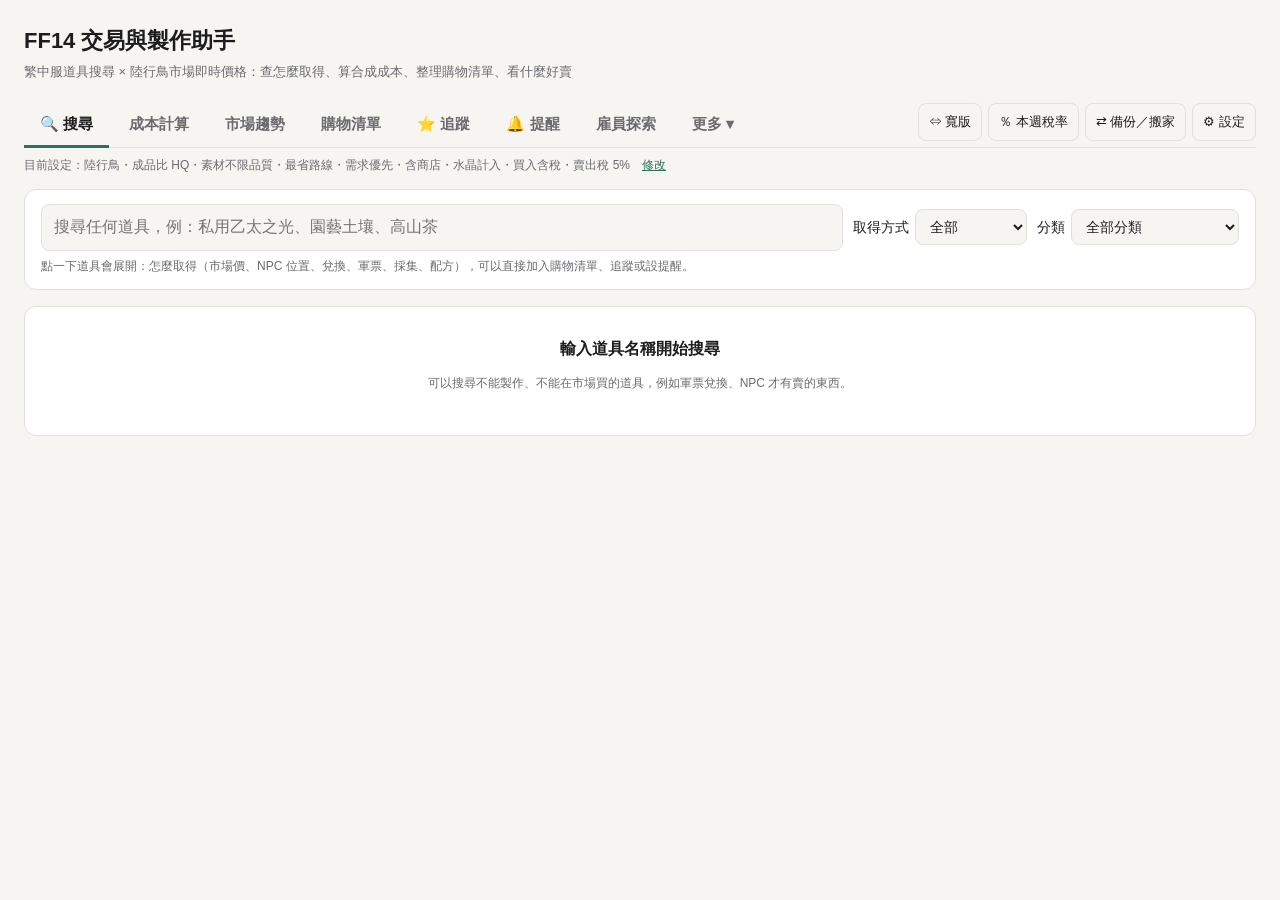
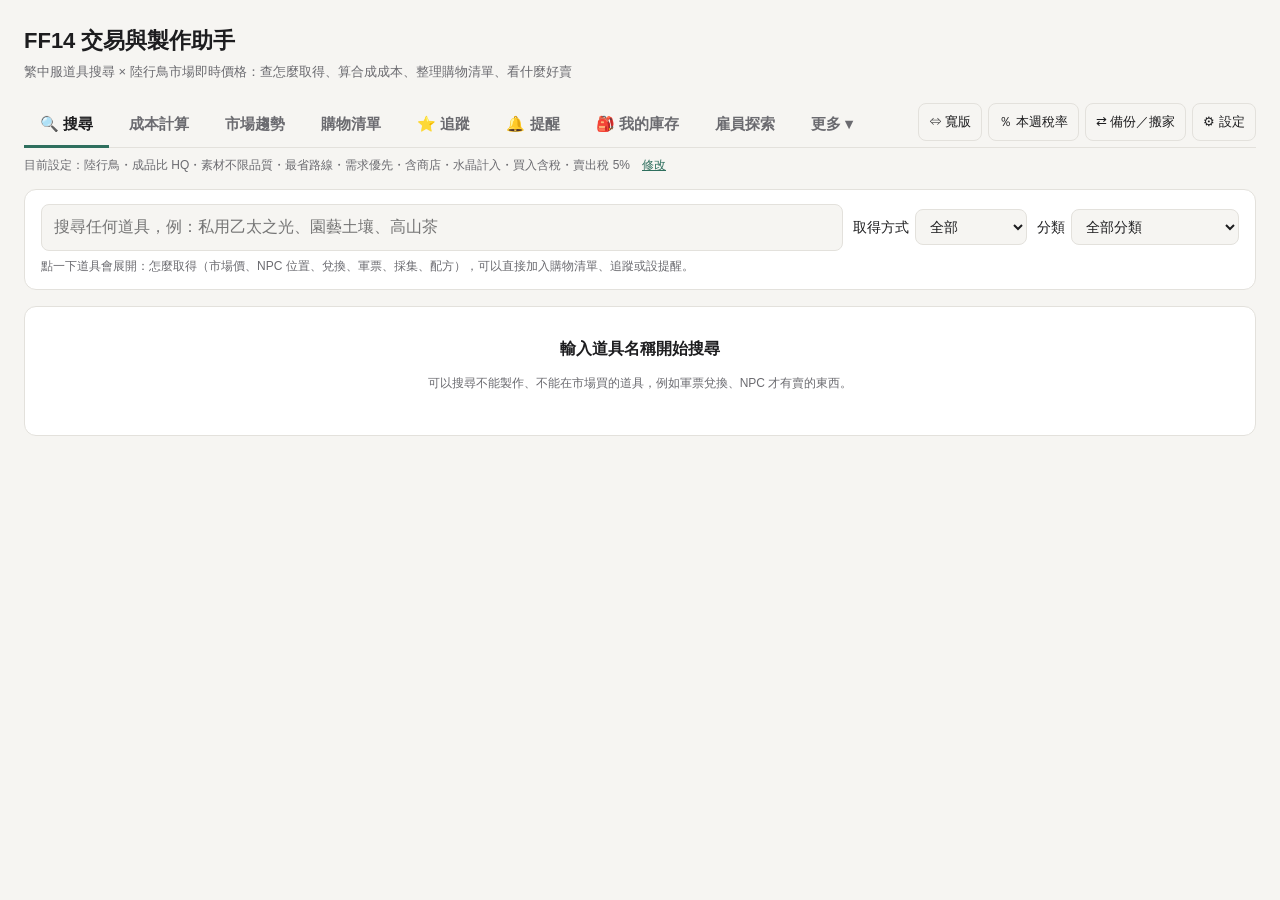
